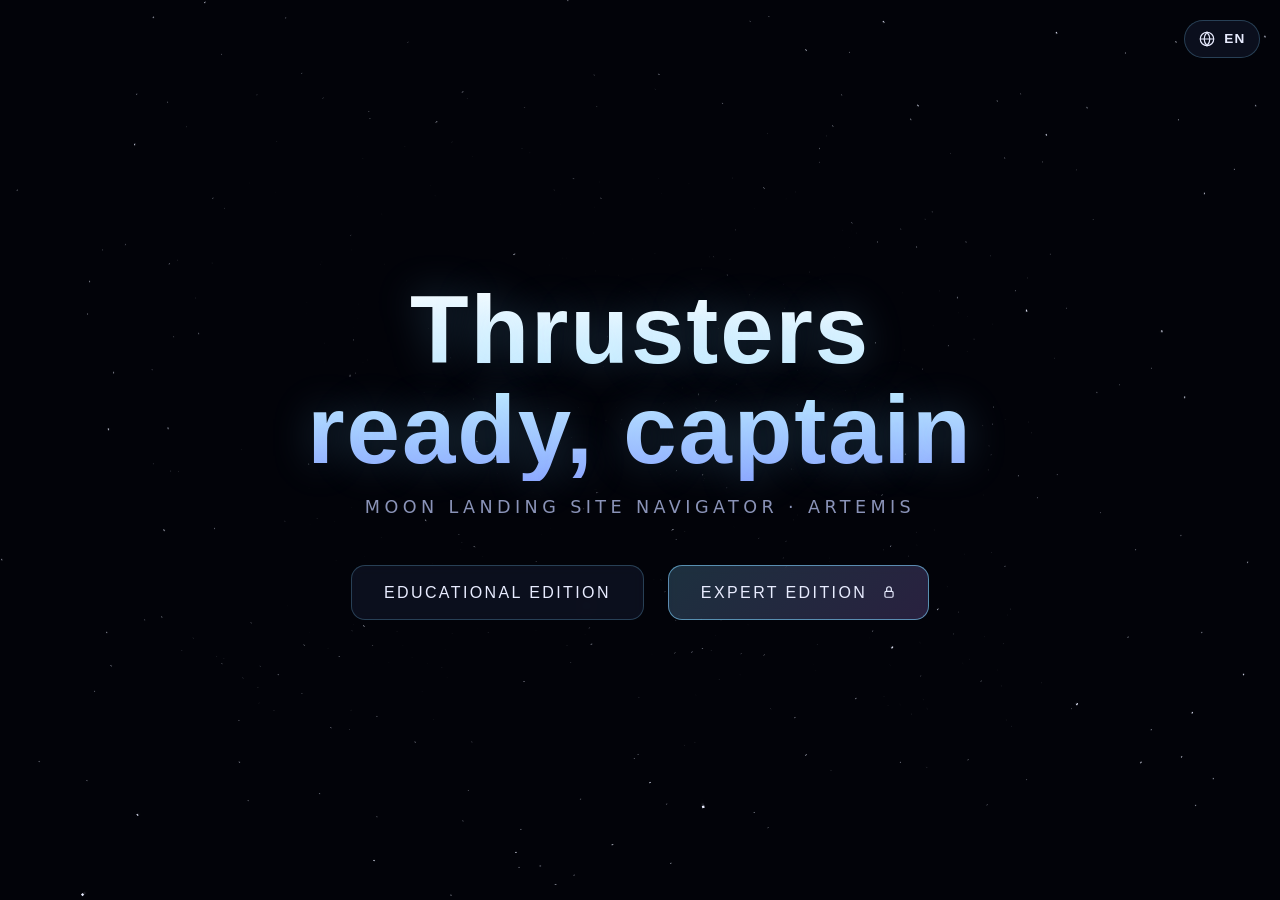
==== index.html @ 0d95324d "Alpha Alpha" ====
<!DOCTYPE html>
<html lang="it">
<head>
<meta charset="UTF-8">
<meta name="viewport" content="width=device-width, initial-scale=1.0">
<title>Moon Landing Site Navigator</title>
<!-- Privacy: la pagina può comunicare solo con la propria origine (es. il JSON da Python sullo stesso host).
     Nessun dato può essere inviato a server esterni. -->
<meta http-equiv="Content-Security-Policy"
      content="default-src 'self'; script-src 'self' 'unsafe-inline'; style-src 'self' 'unsafe-inline' https://fonts.googleapis.com; font-src https://fonts.gstatic.com; img-src 'self' data: blob:; connect-src 'self'; form-action 'none'; base-uri 'none'; object-src 'none'">
<meta name="referrer" content="no-referrer">
<link rel="preconnect" href="https://fonts.googleapis.com">
<link href="https://fonts.googleapis.com/css2?family=Orbitron:wght@500;800&family=Inter:wght@400;600&display=swap" rel="stylesheet">
<style>
  :root {
    --bg: #03040a;
    --fg: #e8ecff;
    --muted: #8a93b8;
    --accent: #7fd3ff;
    --accent-2: #b48cff;
    --danger: #ff7a8a;
    --ok: #9ff0c4;
    --panel: rgba(18, 22, 40, 0.65);
    --border: rgba(127, 211, 255, 0.25);
  }
  * { box-sizing: border-box; margin: 0; padding: 0; }
  html, body { height: 100%; background: var(--bg); color: var(--fg); overflow: hidden;
    font-family: "Inter", system-ui, sans-serif; }

  #stars { position: fixed; inset: 0; width: 100%; height: 100%; display: block; }

  /* ---------- Views (tutte le schermate) ---------- */
  .view {
    position: fixed; inset: 0; z-index: 2;
    display: flex; flex-direction: column; align-items: center; justify-content: center;
    gap: 3rem; padding: 2rem; text-align: center; overflow-y: auto;
    opacity: 0; transform: scale(1.04); pointer-events: none; visibility: hidden;
    transition: opacity .35s ease, transform .35s ease, visibility 0s linear .35s;
  }
  .view.active {
    opacity: 1; transform: none; pointer-events: auto; visibility: visible;
    transition: opacity .35s ease, transform .35s ease, visibility 0s;
  }

  .title {
    font-family: "Orbitron", "Segoe UI", sans-serif; font-weight: 800;
    font-size: clamp(2.4rem, 7.5vw, 6.5rem); line-height: 1.05; letter-spacing: .02em;
    background: linear-gradient(180deg, #ffffff 0%, #bfe9ff 55%, #8fa8ff 100%);
    -webkit-background-clip: text; background-clip: text; color: transparent;
    text-shadow: 0 0 40px rgba(127, 211, 255, .25);
    max-width: 14ch;
  }
  .subtitle { margin-top: 1rem; color: var(--muted); font-size: clamp(.9rem, 1.6vw, 1.1rem);
    letter-spacing: .25em; text-transform: uppercase; }
  .view h2 { font-family: "Orbitron", sans-serif; font-size: clamp(1.8rem, 4vw, 3rem); letter-spacing: .1em; }
  .view p.muted { color: var(--muted); }

  .actions { display: flex; gap: 1.5rem; flex-wrap: wrap; justify-content: center; }
  .btn {
    min-width: 240px; padding: 1.1rem 2rem; border-radius: 14px;
    font-family: "Orbitron", sans-serif; font-weight: 500; font-size: 1rem; letter-spacing: .15em;
    text-transform: uppercase; color: var(--fg); cursor: pointer;
    background: var(--panel); border: 1px solid var(--border);
    backdrop-filter: blur(6px);
    transition: transform .15s ease, box-shadow .2s ease, border-color .2s ease;
  }
  .btn:hover, .btn:focus-visible { transform: translateY(-2px); border-color: var(--accent);
    box-shadow: 0 0 24px rgba(127, 211, 255, .3); outline: none; }
  .btn:disabled { opacity: .5; cursor: not-allowed; transform: none; box-shadow: none; }
  .btn.primary {
    background: linear-gradient(135deg, rgba(127,211,255,.22), rgba(180,140,255,.22));
    border-color: rgba(127, 211, 255, .6);
  }
  .btn.small { min-width: 0; padding: .7rem 1.2rem; font-size: .8rem; }
  .btn .lock { display: inline-block; width: 14px; height: 14px; margin-left: .5rem; vertical-align: -1px; }
  .btn.danger:hover { border-color: var(--danger); box-shadow: 0 0 20px rgba(255,122,138,.25); }

  .link-btn { background: none; border: 0; color: var(--muted); cursor: pointer;
    font: .85rem "Inter", sans-serif; letter-spacing: .1em; text-transform: uppercase; }
  .link-btn:hover { color: var(--fg); }

  .user-badge { color: var(--muted); font-size: .9rem; letter-spacing: .05em; }
  .user-badge strong { color: var(--accent); font-weight: 600; }

  /* ---------- Login ---------- */
  .login-card {
    width: min(420px, 100%); padding: 2.2rem; border-radius: 18px; text-align: left;
    background: rgba(12, 15, 30, .8); border: 1px solid var(--border); backdrop-filter: blur(10px);
    display: flex; flex-direction: column; gap: 1.1rem;
  }
  .login-card h2 { font-size: 1.4rem; text-align: center; }
  .login-card .muted { text-align: center; font-size: .9rem; margin-top: -.4rem; }
  .field { display: flex; flex-direction: column; gap: .4rem; }
  .field label { font-size: .75rem; letter-spacing: .15em; text-transform: uppercase; color: var(--muted); }
  .field input {
    padding: .85rem 1rem; border-radius: 10px; border: 1px solid var(--border);
    background: rgba(255,255,255,.04); color: var(--fg); font: 1rem "Inter", sans-serif;
  }
  .field input:focus { outline: none; border-color: var(--accent); box-shadow: 0 0 0 3px rgba(127,211,255,.15); }
  .field-hint { font-size: .75rem; color: var(--muted); line-height: 1.45; }
  .login-error { color: var(--danger); font-size: .85rem; min-height: 1.2em; text-align: center; }
  .login-info { color: #ffd38a; font-size: .85rem; text-align: center; }
  .login-info:empty { display: none; }
  .login-card .btn { width: 100%; min-width: 0; }
  .dev-badge { font-size: .76rem; line-height: 1.4; text-align: center; color: #ffd38a; padding: .5rem .7rem;
    border: 1px dashed rgba(255,190,90,.5); border-radius: 10px; }
  .dev-badge[hidden] { display: none; }
  .login-card.shake { animation: shake .35s; }
  @keyframes shake { 20%,60% { transform: translateX(-8px); } 40%,80% { transform: translateX(8px); } }

  /* ---------- Language selector ---------- */
  .lang { position: fixed; top: 1.25rem; right: 1.25rem; z-index: 5; }
  .lang-toggle {
    display: flex; align-items: center; gap: .5rem; padding: .55rem .85rem;
    background: var(--panel); border: 1px solid var(--border); border-radius: 999px;
    color: var(--fg); cursor: pointer; font: 600 .85rem "Inter", sans-serif; letter-spacing: .08em;
  }
  .lang-toggle:hover { border-color: var(--accent); }
  .lang-toggle svg { width: 18px; height: 18px; }
  .lang-menu {
    position: absolute; right: 0; top: calc(100% + .5rem); min-width: 160px; list-style: none;
    background: rgba(12, 15, 30, .95); border: 1px solid var(--border); border-radius: 12px;
    padding: .35rem; display: none;
  }
  .lang-menu.open { display: block; }
  .lang-menu button {
    width: 100%; text-align: left; padding: .55rem .75rem; border: 0; border-radius: 8px;
    background: transparent; color: var(--fg); cursor: pointer; font: .9rem "Inter", sans-serif;
  }
  .lang-menu button:hover, .lang-menu button[aria-current="true"] { background: rgba(127,211,255,.15); }

  /* ---------- Warp overlay ---------- */
  .warp-text {
    position: fixed; inset: 0; z-index: 3; display: flex; align-items: center; justify-content: center;
    pointer-events: none; opacity: 0;
    font-family: "Orbitron", sans-serif; font-weight: 800; letter-spacing: .2em; text-transform: uppercase;
    font-size: clamp(2rem, 6vw, 5rem); color: #fff;
    text-shadow: 0 0 30px var(--accent), 0 0 60px var(--accent-2);
  }
  .warp-text.show { animation: takeOut 1.6s ease-out forwards; }
  @keyframes takeOut {
    0%   { opacity: 0; transform: scale(.7); letter-spacing: .6em; }
    25%  { opacity: 1; transform: scale(1);  letter-spacing: .2em; }
    80%  { opacity: 1; transform: scale(1.08); }
    100% { opacity: 0; transform: scale(1.5); }
  }
  .flash { position: fixed; inset: 0; z-index: 4; background: #fff; opacity: 0; pointer-events: none; }
  .flash.show { animation: flash .35s ease-out forwards; }
  @keyframes flash { 0% { opacity: 0; } 40% { opacity: .9; } 100% { opacity: 0; } }

  .skip-hint {
    position: fixed; bottom: 1.5rem; left: 50%; transform: translateX(-50%); z-index: 4;
    color: var(--muted); font-size: .8rem; letter-spacing: .15em; text-transform: uppercase;
    opacity: 0; transition: opacity .2s; pointer-events: none;
  }
  .skip-hint.show { opacity: .8; }

  /* ---------- Private badge & workspace ---------- */
  .private-badge {
    display: inline-flex; align-items: center; gap: .5rem; padding: .45rem .9rem; border-radius: 999px;
    font-size: .78rem; letter-spacing: .08em; color: var(--ok);
    background: rgba(80, 220, 150, .08); border: 1px solid rgba(80, 220, 150, .35);
  }
  .private-badge svg { width: 14px; height: 14px; }
  .private-badge.warn { color: #ffd38a; background: rgba(255, 190, 90, .08); border-color: rgba(255, 190, 90, .4); }

  .ws-panel {
    width: min(640px, 100%); padding: 1.5rem; border-radius: 18px; text-align: left;
    background: rgba(12, 15, 30, .8); border: 1px solid var(--border); backdrop-filter: blur(10px);
    display: flex; flex-direction: column; gap: .9rem;
  }
  .ws-panel label, .ws-panel summary { font-size: .75rem; letter-spacing: .15em; text-transform: uppercase; color: var(--muted); }
  .ws-panel textarea {
    min-height: 120px; resize: vertical; padding: .9rem 1rem; border-radius: 10px;
    border: 1px solid var(--border); background: rgba(255,255,255,.04); color: var(--fg);
    font: .95rem/1.5 "Inter", sans-serif;
  }
  .ws-panel textarea:focus { outline: none; border-color: var(--accent); }
  .ws-status { font-size: .8rem; color: var(--muted); min-height: 1.2em; }
  .ws-tools { display: flex; gap: .6rem; flex-wrap: wrap; }
  .sec-info { font-size: .8rem; color: var(--muted); line-height: 1.5; }
  .sec-info b { color: var(--ok); font-weight: 600; }
  details summary { cursor: pointer; }
  .audit { list-style: none; margin-top: .6rem; max-height: 150px; overflow-y: auto;
    font: .78rem/1.6 ui-monospace, "SF Mono", Menlo, monospace; color: var(--muted); }
  .audit li span { color: var(--fg); }

  /* Filigrana con utente e istituzione (scoraggia la diffusione di screenshot) */
  .watermark { position: fixed; inset: 0; z-index: 1; pointer-events: none; opacity: 0; transition: opacity .4s; }
  body.ws-on .watermark { opacity: 1; }

  /* Schermo privacy: copre i dati quando la finestra perde il focus */
  .privacy-shield {
    position: fixed; inset: 0; z-index: 6; display: none; align-items: center; justify-content: center;
    flex-direction: column; gap: .8rem;
    background: rgba(3, 4, 10, .75); backdrop-filter: blur(22px); -webkit-backdrop-filter: blur(22px);
    color: var(--muted); letter-spacing: .15em; text-transform: uppercase; font-size: .85rem;
  }
  .privacy-shield.show { display: flex; }
  .privacy-shield svg { width: 28px; height: 28px; color: var(--accent); }

  /* ---------- Workspace Polo Sud ---------- */
  .view.ws-view { justify-content: flex-start; align-items: stretch; gap: 1rem; padding: 1rem 1.25rem;
    text-align: left; overflow: hidden; }
  .ws-top { display: flex; align-items: center; justify-content: space-between; gap: 1rem; flex-wrap: wrap;
    padding-right: 110px; }
  .ws-title { display: flex; align-items: center; gap: .8rem; flex-wrap: wrap; }
  .view.ws-view h2 { font-size: 1.3rem; letter-spacing: .08em; }
  .demo-badge { padding: .35rem .75rem; border-radius: 999px; font-size: .72rem; letter-spacing: .08em;
    color: #ffd38a; border: 1px dashed rgba(255, 190, 90, .5); }
  .demo-badge[hidden] { display: none; }
  .ws-top-actions { display: flex; gap: .5rem; flex-wrap: wrap; }
  .ws-body { flex: 1; min-height: 0; display: grid; grid-template-columns: 340px 1fr; gap: 1rem; }
  .ws-side { overflow-y: auto; display: flex; flex-direction: column; gap: .9rem; padding-right: .3rem; }
  .side-card { background: rgba(12, 15, 30, .82); border: 1px solid var(--border); border-radius: 14px;
    padding: 1rem; display: flex; flex-direction: column; gap: .8rem; }
  .side-card h3, .mini-lbl { font: 600 .7rem "Inter", sans-serif; letter-spacing: .18em; text-transform: uppercase; color: var(--muted); }
  .vault-card summary { list-style: none; cursor: pointer; }
  .vault-card summary::-webkit-details-marker { display: none; }
  .vault-card summary h3::after { content: " +"; }
  .vault-card[open] summary h3::after { content: " −"; }
  .vault-card textarea { min-height: 90px; resize: vertical; padding: .7rem .8rem; border-radius: 10px;
    border: 1px solid var(--border); background: rgba(255,255,255,.04); color: var(--fg); font: .9rem/1.5 "Inter", sans-serif; }

  .sliders { display: flex; flex-direction: column; gap: .9rem; }
  .slider-row { display: flex; flex-direction: column; gap: .35rem; }
  .slider-head { display: flex; align-items: center; gap: .5rem; font-size: .9rem; font-weight: 600; }
  .slider-head .dot { width: 10px; height: 10px; border-radius: 50%; background: var(--c); box-shadow: 0 0 8px var(--c); }
  .slider-head output { margin-left: auto; font: 600 .9rem "Orbitron", sans-serif; color: var(--c); min-width: 2ch; text-align: right; }
  .slider-desc { font-size: .75rem; color: var(--muted); line-height: 1.4; }
  input[type=range] { -webkit-appearance: none; appearance: none; width: 100%; height: 6px; border-radius: 3px; cursor: pointer;
    background: linear-gradient(90deg, var(--c) var(--p, 50%), rgba(255,255,255,.12) var(--p, 50%)); }
  input[type=range]::-webkit-slider-thumb { -webkit-appearance: none; width: 18px; height: 18px; border-radius: 50%;
    background: #fff; border: 3px solid var(--c); box-shadow: 0 0 10px var(--c); }
  input[type=range]::-moz-range-thumb { width: 14px; height: 14px; border-radius: 50%; background: #fff; border: 3px solid var(--c); }
  input[type=datetime-local], select { color-scheme: dark; padding: .6rem .75rem; border-radius: 10px;
    border: 1px solid var(--border); background: rgba(255,255,255,.04); color: var(--fg); font: .9rem "Inter", sans-serif; }
  .ephem { font-size: .75rem; color: var(--muted); line-height: 1.5; }
  .ephem b { font-weight: 600; }

  .layer-tabs { display: grid; grid-template-columns: repeat(4, 1fr); gap: .3rem; padding: .25rem;
    background: rgba(255,255,255,.04); border-radius: 10px; }
  .layer-tabs button { padding: .5rem .2rem; border: 0; border-radius: 8px; background: transparent; color: var(--muted);
    font: 600 .78rem "Inter", sans-serif; cursor: pointer; }
  .layer-tabs button.active { background: rgba(127,211,255,.18); color: var(--fg); }
  .legend { display: flex; flex-direction: column; gap: .35rem; }
  .legend-title { font-size: .78rem; color: var(--fg); }
  .legend-bar { height: 12px; border-radius: 6px; }
  .legend-labels { display: flex; justify-content: space-between; font-size: .72rem; color: var(--muted); }
  .legend-mask { display: flex; align-items: center; gap: .5rem; font-size: .72rem; color: var(--muted); }
  .legend-mask i { width: 22px; height: 12px; border-radius: 3px; flex: none;
    background: repeating-linear-gradient(45deg, #3a3f52 0 3px, #1a1d29 3px 7px); }
  .legend-mask[hidden] { display: none; }
  .map-opts { display: flex; align-items: center; justify-content: space-between; gap: .5rem; font-size: .8rem; color: var(--muted); }
  .map-opts label { display: flex; align-items: center; gap: .5rem; }
  .map-opts select { padding: .35rem .5rem; }
  .chk input { accent-color: var(--accent); }

  .sites { list-style: none; display: flex; flex-direction: column; gap: .4rem; counter-reset: s; }
  .sites button { width: 100%; text-align: left; display: grid; grid-template-columns: 26px 1fr auto; gap: .2rem .6rem;
    align-items: center; padding: .55rem .6rem; border-radius: 10px; border: 1px solid transparent;
    background: rgba(255,255,255,.04); color: var(--fg); cursor: pointer; font: .8rem "Inter", sans-serif; }
  .sites button:hover, .sites button.sel { border-color: var(--accent); background: rgba(127,211,255,.08); }
  .sites .n { grid-row: span 2; width: 24px; height: 24px; border-radius: 50%; display: grid; place-items: center;
    font: 700 .75rem "Orbitron", sans-serif; background: #fff; color: #03040a; }
  .sites .sc { font: 700 .95rem "Orbitron", sans-serif; color: #c4f06a; }
  .sites .vals { grid-column: 2 / 4; font-size: .72rem; color: var(--muted); display: flex; gap: .7rem; }
  .sites .vals i { display: inline-block; width: 7px; height: 7px; border-radius: 50%; margin-right: .25rem; }
  .sites .empty { font-size: .8rem; color: var(--muted); }

  .map-wrap { position: relative; min-height: 0; min-width: 0; display: flex; align-items: center; justify-content: center;
    background: radial-gradient(circle at 50% 50%, rgba(18,22,40,.6), rgba(6,8,16,.35)); border: 1px solid var(--border); border-radius: 18px; }
  #mapCanvas { display: block; cursor: crosshair; }
  .map-tip { position: absolute; pointer-events: none; z-index: 6; display: none; white-space: nowrap;
    background: rgba(6, 8, 18, .94); border: 1px solid var(--border); border-radius: 10px;
    padding: .55rem .7rem; font-size: .76rem; line-height: 1.55; }
  .map-tip b { font-family: "Orbitron", sans-serif; font-size: .8rem; }
  .map-tip .row { display: flex; justify-content: space-between; gap: 1rem; }
  .map-tip .row span:first-child { color: var(--muted); }
  .map-tip .warn { color: #ffd38a; }
  .map-busy { position: absolute; inset: 0; display: none; align-items: center; justify-content: center;
    color: var(--muted); letter-spacing: .2em; text-transform: uppercase; font-size: .8rem; }
  .map-busy.show { display: flex; }

  .setup { position: absolute; inset: 0; z-index: 3; display: none; align-items: center; justify-content: center;
    padding: 1.5rem; background: rgba(3, 4, 10, .6); backdrop-filter: blur(8px); overflow-y: auto; }
  .setup.show { display: flex; }
  .setup-card { width: min(520px, 100%); padding: 2rem; border-radius: 18px; background: rgba(12, 15, 30, .92);
    border: 1px solid var(--border); display: flex; flex-direction: column; gap: 1.2rem; }
  .setup-card .step { font-size: .72rem; letter-spacing: .2em; text-transform: uppercase; color: var(--accent); }
  .setup-card h3 { font: 800 1.5rem "Orbitron", sans-serif; letter-spacing: .05em; margin-top: -.6rem; }
  .setup-card .muted { color: var(--muted); font-size: .9rem; margin-top: -.6rem; }
  .setup-card .btn { width: 100%; min-width: 0; }

  /* Sfondo neutro (grafite) nel workspace: niente stelle, la Terra blu risalta */
  body.ws-on { background: radial-gradient(ellipse at 50% 0%, #2a2d33 0%, #1a1c20 45%, #111214 100%); }
  body.ws-on #stars { display: none; }
  body.ws-on .map-wrap { background: radial-gradient(circle at 50% 45%, #26292f 0%, #1b1d21 60%, #16171a 100%);
    border-color: rgba(255,255,255,.08); }
  body.ws-on .side-card { background: rgba(30, 32, 37, .92); border-color: rgba(255,255,255,.08); }

  .stage { display: none; }
  .stage.on { display: grid; }
  .ws-view[data-stage="globe"] .map-only { display: none; }
  .stage-sub { font-size: .85rem; color: var(--muted); }
  .user-chip { font-size: .78rem; padding: .35rem .75rem; border-radius: 999px; color: var(--fg);
    background: rgba(255,255,255,.06); border: 1px solid rgba(255,255,255,.12); }
  .user-chip strong { color: var(--accent); font-weight: 600; }
  .step-tag { font-size: .7rem; letter-spacing: .2em; text-transform: uppercase; color: var(--accent); }
  .side-card h3 + .slider-desc { margin-top: -.3rem; }
  .layer-tabs.two { grid-template-columns: 1fr 1fr; }
  .globe-hover { font: .8rem ui-monospace, Menlo, monospace; color: var(--muted); }
  .coord-row { display: grid; grid-template-columns: 1fr 1fr; gap: .6rem; }
  .coord-row input, #selRadius { width: 100%; padding: .6rem .7rem; color-scheme: dark; }
  .sel-info { font-size: .82rem; line-height: 1.7; color: var(--muted); }
  .sel-info b { color: var(--fg); font-weight: 600; }
  .sel-info .hint { display: block; margin-top: .3rem; font-size: .76rem; line-height: 1.45; }
  .sel-status { font-size: .82rem; font-weight: 600; }
  .sel-status.ok { color: var(--ok); }
  .sel-status.bad { color: var(--danger); }
  #globeCanvas { display: block; cursor: grab; touch-action: none; }
  #globeCanvas.select { cursor: crosshair; }
  #globeCanvas.dragging { cursor: grabbing; }
  .map-busy.show { background: rgba(17,18,20,.6); }

  /* Aree con dati */
  .cov-list { list-style: none; display: flex; flex-direction: column; gap: .35rem; max-height: 220px; overflow-y: auto; }
  .cov-list li { display: flex; align-items: center; gap: .4rem; }
  .globe-empty { position: absolute; z-index: 3; top: 50%; left: 50%; transform: translate(-50%, -50%); width: min(420px, 80%);
    padding: 1.3rem 1.4rem; border-radius: 14px; text-align: center; background: rgba(17,18,20,.9); border: 1px solid rgba(255,190,90,.45);
    display: flex; flex-direction: column; gap: .9rem; }
  .globe-empty p { color: #ffd38a; font-size: .9rem; line-height: 1.5; }
  .cov-list .cov-empty { font-size: .8rem; line-height: 1.45; color: #ffd38a; padding: .5rem .2rem; }
  .cov-list button.go { flex: 1; text-align: left; padding: .5rem .6rem; border-radius: 9px; border: 1px solid transparent;
    background: rgba(255,255,255,.04); color: var(--fg); cursor: pointer; font: .8rem/1.35 "Inter", sans-serif; }
  .cov-list button.go:hover, .cov-list button.go.sel { border-color: #4ade80; background: rgba(74,222,128,.08); }
  .cov-list small { display: block; color: var(--muted); font-size: .7rem; }
  .cov-list .tag { font-size: .62rem; letter-spacing: .08em; text-transform: uppercase; padding: .1rem .35rem; border-radius: 4px;
    margin-left: .35rem; color: #4ade80; border: 1px solid rgba(74,222,128,.4); }
  .cov-list .tag.demo { color: #ffd38a; border-color: rgba(255,190,90,.4); }
  .cov-list button.rm { border: 0; background: none; color: var(--muted); cursor: pointer; font-size: 1rem; padding: .3rem; }
  .cov-list button.rm:hover { color: var(--danger); }

  /* Personalizza missione */
  .mission-card { max-height: calc(100vh - 3rem); overflow-y: auto; gap: 1rem; }
  .mission-files { display: flex; flex-wrap: wrap; gap: .5rem; }
  .mission-files .btn { flex: 1 1 auto; min-width: 0; width: auto; }
  .mission-msg:empty { display: none; }
  .period-note { color: #86efac !important; }
  .mission-msg { color: var(--ok); }
  .mission-msg.bad { color: var(--danger); }
  .m-sec { border-top: 1px solid rgba(255,255,255,.08); padding-top: .8rem; }
  .m-sec summary { cursor: pointer; font: 600 .72rem "Inter", sans-serif; letter-spacing: .18em; text-transform: uppercase;
    color: var(--muted); margin-bottom: .8rem; }
  .m-sec .field-hint { margin-top: .5rem; }
  .coord-row.three { grid-template-columns: 1fr 1fr 1fr; }
  .mission-card input[type=number], .mission-card input[type=text] { width: 100%; padding: .6rem .7rem; border-radius: 10px;
    border: 1px solid var(--border); background: rgba(255,255,255,.04); color: var(--fg); font: .9rem "Inter", sans-serif; color-scheme: dark; }

  /* Strati: 6 schede su due righe */
  #layerTabs { grid-template-columns: repeat(3, 1fr); }
  .legend-mask.energy i { background: repeating-linear-gradient(45deg, #dc2626 0 3px, #3b0d10 3px 7px); }
  .coord-row.four { grid-template-columns: 1fr 1fr; }
  .m-chk { display: flex; align-items: center; gap: .5rem; font-size: .85rem; color: var(--fg); margin-top: .7rem; cursor: pointer; }
  .m-chk input { accent-color: var(--accent); width: 16px; height: 16px; }

  /* Grafico batteria */
  .echart-wrap { position: relative; }
  #eChart { display: block; width: 100%; height: 150px; cursor: crosshair; }
  .e-stats { font-size: .78rem; line-height: 1.5; color: var(--muted); }
  .e-stats b { color: var(--fg); font-weight: 600; }
  .e-stats .bad { color: var(--danger); font-weight: 600; }
  .e-stats .good { color: var(--ok); font-weight: 600; }

  /* Legenda accanto alla mappa (barra verticale) */
  .map-legend { position: absolute; right: .9rem; top: 50%; transform: translateY(-62%); z-index: 2; width: 170px;
    padding: .75rem .8rem; border-radius: 10px; background: rgba(10,11,13,.82); border: 1px solid rgba(255,255,255,.1);
    display: flex; flex-direction: column; gap: .55rem; }
  .map-legend .legend-title { font-size: .74rem; line-height: 1.35; color: var(--fg); }
  .lg-body { display: flex; gap: .6rem; align-items: stretch; height: 190px; }
  .map-legend .legend-bar { width: 14px; height: auto; border-radius: 4px; flex: none; }
  .lg-labels { display: flex; flex-direction: column; justify-content: space-between; font: .72rem ui-monospace, Menlo, monospace; color: var(--muted); }
  .lg-labels span:empty { visibility: hidden; }
  .map-legend .legend-mask { font-size: .7rem; line-height: 1.35; align-items: flex-start; }
  .map-legend .legend-mask i { margin-top: 1px; }

  /* Vista 3D (zoom out) */
  #orbitCanvas { position: absolute; inset: 0; width: 100%; height: 100%; opacity: 0; pointer-events: none;
    transform: scale(1.5); transition: opacity .7s ease, transform .9s cubic-bezier(.2,.8,.2,1); border-radius: 18px; background: #000; cursor: grab; }
  #mapCanvas { transition: opacity .6s ease, transform .9s cubic-bezier(.2,.8,.2,1); }
  .map-wrap.orbit #orbitCanvas { opacity: 1; transform: none; pointer-events: auto; }
  .map-wrap.orbit #mapCanvas { opacity: 0; transform: scale(.22); pointer-events: none; }
  .map-wrap.orbit { background: #000; border-color: rgba(255,255,255,.06); }
  .map-wrap.orbit .map-tip { display: none !important; }
  .view-toggle { position: absolute; top: .9rem; right: .9rem; z-index: 3; display: flex; align-items: center; gap: .45rem;
    padding: .5rem .8rem; border-radius: 999px; border: 1px solid rgba(255,255,255,.15); background: rgba(10,11,13,.85);
    color: var(--fg); cursor: pointer; font: 600 .76rem "Inter", sans-serif; letter-spacing: .06em; }
  .view-toggle:hover { border-color: var(--accent); }
  .view-toggle svg { width: 15px; height: 15px; }
  .orbit-hint { position: absolute; top: 3.6rem; right: .95rem; z-index: 3; font-size: .7rem; color: #6b7280; opacity: 0; transition: opacity .5s; pointer-events: none; }
  .map-wrap.orbit .orbit-hint { opacity: 1; }

  /* Mission Control */
  .mc-panel { position: absolute; top: .9rem; left: .9rem; z-index: 2; padding: .7rem .85rem; border-radius: 10px; overflow-wrap: anywhere;
    background: rgba(10,11,13,.88); border: 1px solid rgba(255,255,255,.1); font: .74rem/1.55 ui-monospace, "SF Mono", Menlo, monospace;
    color: var(--muted); letter-spacing: .03em; }
  .mc-panel:empty { display: none; }
  .mc-panel .st { display: flex; align-items: center; gap: .5rem; font-weight: 700; letter-spacing: .12em; color: var(--fg); }
  .mc-panel .dot { width: 9px; height: 9px; border-radius: 50%; flex: none; }
  .mc-panel .ok .dot { background: #22c55e; box-shadow: 0 0 8px #22c55e; }
  .mc-panel .los .dot { background: #ef4444; box-shadow: 0 0 8px #ef4444; animation: mcBlink 1s steps(2) infinite; }
  .mc-panel .los { color: #fca5a5; }
  .mc-panel .big { font-size: .95rem; color: var(--fg); font-weight: 700; margin: .1rem 0 .25rem; }
  .mc-panel .for { color: #6b7280; }
  @keyframes mcBlink { 50% { opacity: .25; } }

  /* Barra del tempo */
  .map-wrap { flex-direction: column; }
  .timebar { position: absolute; left: 1rem; right: 1rem; bottom: .8rem; display: flex; align-items: center; gap: .4rem;
    padding: .5rem .7rem; border-radius: 12px; background: rgba(17,18,20,.85); border: 1px solid rgba(255,255,255,.1);
    backdrop-filter: blur(6px); }
  .timebar .tb { min-width: 44px; padding: .4rem .5rem; border-radius: 8px; border: 1px solid rgba(255,255,255,.12);
    background: rgba(255,255,255,.05); color: var(--fg); cursor: pointer; font: 600 .75rem "Inter", sans-serif; }
  .timebar .tb:hover { border-color: var(--accent); }
  .timebar .play { min-width: 40px; font-size: .9rem; color: var(--accent); }
  .timebar input[type=range] { flex: 1; --c: #7fd3ff; min-width: 80px; }
  .timebar select { padding: .35rem .4rem; font-size: .75rem; }
  .tb-label { min-width: 190px; text-align: right; font: .76rem/1.3 ui-monospace, Menlo, monospace; color: var(--fg); }
  .tb-label small { display: block; color: var(--muted); }

  /* ================= Educational ================= */
  [hidden] { display: none !important; }
  .field input[type=range] { padding: 0; border: 0; height: 6px; background-color: transparent; }
  body.edu-on { background: radial-gradient(ellipse at 50% 0%, #2a2d33 0%, #1a1c20 45%, #111214 100%); }
  body.edu-on #stars { display: none; }
  body.edu-on .map-wrap { background: radial-gradient(circle at 50% 45%, #1b1d22 0%, #0e0f12 70%, #0a0b0d 100%); border-color: rgba(255,255,255,.08); }
  body.edu-on .side-card { background: rgba(30, 32, 37, .92); border-color: rgba(255,255,255,.08); }
  .edu-view .ws-top { padding-right: 110px; }
  .edu-tabs { display: flex; gap: .3rem; padding: .25rem; background: rgba(255,255,255,.05); border-radius: 12px; }
  .edu-tabs button { padding: .55rem 1rem; border: 0; border-radius: 9px; background: transparent; color: var(--muted);
    font: 600 .82rem "Inter", sans-serif; cursor: pointer; letter-spacing: .04em; }
  .edu-tabs button.active { background: rgba(127,211,255,.18); color: var(--fg); }
  .edu-pane { display: none; }
  .edu-pane.on { display: grid; }
  .layer-tabs.four { grid-template-columns: repeat(4, 1fr); }
  canvas.sphere { display: block; cursor: grab; touch-action: none; }

  /* Storia */
  .mission-list { list-style: none; display: flex; flex-direction: column; gap: .4rem; }
  .mission-list button { width: 100%; text-align: left; padding: .65rem .75rem; border-radius: 11px; border: 1px solid rgba(255,255,255,.07);
    background: rgba(30,32,37,.92); color: var(--fg); cursor: pointer; display: grid; grid-template-columns: 10px 1fr auto; gap: .15rem .6rem; align-items: center; }
  .mission-list button:hover, .mission-list button.sel { border-color: var(--accent); background: rgba(127,211,255,.08); }
  .mission-list .dot { width: 10px; height: 10px; border-radius: 50%; grid-row: span 2; }
  .mission-list .nm { font: 600 .86rem "Inter", sans-serif; }
  .mission-list .yr { font: .75rem ui-monospace, Menlo, monospace; color: var(--muted); }
  .mission-list .pl { grid-column: 2 / 4; font-size: .74rem; color: var(--muted); }
  .h-detail { position: absolute; right: 1rem; top: 1rem; bottom: 1rem; width: min(380px, 42%); overflow-y: auto; z-index: 2;
    padding: 1.2rem 1.3rem; border-radius: 14px; background: rgba(10,11,13,.88); border: 1px solid rgba(255,255,255,.1); }
  .h-detail .tag { display: inline-block; font-size: .68rem; letter-spacing: .12em; text-transform: uppercase; padding: .2rem .5rem;
    border-radius: 5px; border: 1px solid currentColor; margin-bottom: .6rem; }
  .h-detail h4 { font: 800 1.35rem "Orbitron", sans-serif; letter-spacing: .03em; margin-bottom: .2rem; }
  .h-detail .meta { font: .78rem/1.5 ui-monospace, Menlo, monospace; color: var(--muted); margin-bottom: .9rem; }
  .h-detail h5 { font: 600 .7rem "Inter", sans-serif; letter-spacing: .18em; text-transform: uppercase; color: var(--accent); margin: 1rem 0 .45rem; }
  .h-detail ul { padding-left: 1.1rem; display: flex; flex-direction: column; gap: .45rem; font-size: .87rem; line-height: 1.5; }
  .h-detail p { font-size: .87rem; line-height: 1.55; color: #d6d9e6; }
  .h-detail .src { font-size: .7rem; color: #6b7280; margin-top: 1rem; }

  /* Esplora */
  #hWrap, #rWrap { align-items: flex-start; padding-left: 1.5rem; }
  .x-btns { display: flex; flex-wrap: wrap; gap: .5rem; }
  .x-btns .btn { flex: 1 1 auto; min-width: 0; }
  .x-point { font: .82rem ui-monospace, Menlo, monospace; color: var(--fg); min-height: 1.2em; }
  .x-read { font-size: .82rem; line-height: 1.6; color: var(--muted); }
  .x-read b { color: var(--fg); font-weight: 600; }
  .x-read .warn { color: #ffd38a; }
  .x-time { display: flex; align-items: center; gap: .6rem; font: .78rem ui-monospace, Menlo, monospace; color: var(--fg); margin-top: .3rem; }
  .x-time .tb, .timebar .tb { min-width: 40px; padding: .35rem .5rem; border-radius: 8px; border: 1px solid rgba(255,255,255,.12);
    background: rgba(255,255,255,.05); color: var(--accent); cursor: pointer; }
  #xPano { position: absolute; inset: 0; width: 100%; height: 100%; opacity: 0; pointer-events: none; border-radius: 18px;
    transition: opacity .8s ease .25s; cursor: grab; background: #000; }
  #xGlobe { transition: transform 1s cubic-bezier(.5,0,.8,.3), opacity .6s ease .45s; }
  #xWrap.pano #xGlobe { transform: scale(6); opacity: 0; pointer-events: none; }
  #xWrap.pano #xPano { opacity: 1; pointer-events: auto; }
  .x-hint { opacity: 1; top: auto; bottom: .9rem; right: 1rem; }

  /* Ragionamento */
  .personas { display: flex; flex-direction: column; gap: .7rem; }
  .persona { background: rgba(30,32,37,.92); border: 1px solid rgba(255,255,255,.08); border-radius: 14px; padding: .8rem;
    display: grid; grid-template-columns: 110px 1fr; gap: .4rem .8rem; align-items: start; border-left: 4px solid var(--c); }
  .persona.off { opacity: .45; }
  .persona canvas { width: 110px; height: 110px; border-radius: 8px; background: #0a0b0d; grid-row: span 3; }
  .persona .who { font: 700 .88rem "Inter", sans-serif; display: flex; align-items: center; gap: .4rem; }
  .persona .who .ic { width: 20px; height: 20px; border-radius: 50%; display: grid; place-items: center; background: var(--c); color: #111; font: 800 .7rem "Inter"; }
  .persona .q { font-size: .76rem; line-height: 1.45; color: var(--muted); font-style: italic; }
  .persona .w { font: .7rem ui-monospace, Menlo, monospace; color: #9ca3af; }
  .persona label { font-size: .74rem; color: var(--fg); display: flex; gap: .35rem; align-items: center; cursor: pointer; }
  .persona input { accent-color: var(--c); }
  #rMap { display: block; cursor: crosshair; }
  .r-layers { display: grid; grid-template-columns: repeat(2, 1fr); }
  .r-layers button:last-child { grid-column: span 2; }
  .r-mname { font: 700 .95rem "Orbitron", sans-serif; color: var(--fg); margin-bottom: .3rem; }
  .r-wbar { display: grid; grid-template-columns: 70px 1fr 38px; align-items: center; gap: .5rem; font-size: .76rem; margin: .25rem 0; }
  .r-wbar i { height: 7px; border-radius: 4px; background: rgba(255,255,255,.1); overflow: hidden; } .r-wbar b { display: block; height: 100%; }
  .r-wbar em { font: .72rem ui-monospace, Menlo, monospace; color: var(--muted); font-style: normal; text-align: right; }
  .persona.r-p { display: flex; flex-direction: column; gap: .3rem; }
  .r-explain h5 { font: 700 .8rem "Inter", sans-serif; letter-spacing: .1em; text-transform: uppercase; color: #7fd3ff; margin-top: .3rem; }
  .r-explain .big-score { font: 800 2rem "Orbitron", sans-serif; color: #c4f06a; }
  .r-explain ul.r-why { padding-left: 1.1rem; display: flex; flex-direction: column; gap: .35rem; }
  .r-cmp { border-collapse: collapse; font-size: .8rem; } .r-cmp td, .r-cmp th { padding: .2rem .7rem .2rem 0; text-align: left; }
  .r-cmp th { color: var(--muted); font-weight: 600; }
  #pane-reason .side-card .btn { margin-top: .6rem; }
  .r-sit { font-size: .78rem; color: #fcd34d; background: rgba(251,191,36,.08); border: 1px solid rgba(251,191,36,.3); border-radius: 8px; padding: .4rem .55rem; margin: .35rem 0; }
  .r-legend { margin-top: .7rem; padding: .7rem .8rem; border-radius: 12px;
    background: rgba(10,11,13,.5); border: 1px solid rgba(255,255,255,.1); font-size: .72rem; color: #cbd5e1; display: flex; flex-direction: column; gap: .45rem; }
  .r-lg-t { font-weight: 700; color: var(--fg); font-size: .78rem; } .r-lg-d { color: var(--muted); line-height: 1.4; }
  .r-lg-bar { display: flex; gap: .5rem; align-items: stretch; } .r-lg-g { display: flex; flex-direction: column; width: 14px; height: 110px; border-radius: 3px; overflow: hidden; }
  .r-lg-g i { flex: 1; } .r-lg-l { display: flex; flex-direction: column; justify-content: space-between; }
  .r-lg-sym { display: grid; grid-template-columns: 1fr; gap: .2rem; border-top: 1px solid rgba(255,255,255,.08); padding-top: .4rem; }
  .r-lg-sym span { display: flex; align-items: center; gap: .4rem; }
  .r-lg-sym b { display: inline-grid; place-items: center; min-width: 16px; height: 14px; font-size: .65rem; }
  .r-lg-sym b.d { border: 1.5px dashed rgba(255,255,255,.6); border-radius: 50%; width: 14px; min-width: 14px; } .r-lg-sym b.d.ice { border-color: #bae6fd; }
  .r-lg-sym b.e { background: #38bdf8; border-radius: 50%; width: 12px; min-width: 12px; height: 12px; border: 1.5px solid #fff; }
  .r-lg-sym b.x { background: #fff; color: #111; border-radius: 50%; width: 14px; min-width: 14px; } .r-lg-sym b.g { color: #e5e7eb; letter-spacing: .1em; }
  .r-lg-sym b.s { color: #c4f06a; font-size: .9rem; }
  .r-toggle { position: absolute; top: .9rem; left: .9rem; z-index: 2; width: 260px; background: rgba(10,11,13,.85); }
  .r-explain { position: absolute; right: 1rem; top: 1rem; bottom: 1rem; width: min(360px, 38%); overflow-y: auto; z-index: 2;
    padding: 1.1rem 1.2rem; border-radius: 14px; background: rgba(10,11,13,.88); border: 1px solid rgba(255,255,255,.1);
    font-size: .85rem; line-height: 1.55; color: #d6d9e6; display: flex; flex-direction: column; gap: .7rem; }
  .r-explain h4 { font: 700 1rem "Orbitron", sans-serif; letter-spacing: .04em; color: var(--fg); }
  .r-explain .pp { border-left: 3px solid var(--c); padding-left: .6rem; }
  .r-explain .lesson { margin-top: auto; padding: .7rem .8rem; border-radius: 10px; background: rgba(127,211,255,.08); color: var(--fg); }

  /* Gioco */
  .g-steps { list-style: none; display: flex; gap: .3rem; counter-reset: g; }
  .g-steps li { flex: 1; text-align: center; font-size: .72rem; padding: .45rem .2rem; border-radius: 8px; color: var(--muted);
    background: rgba(255,255,255,.04); counter-increment: g; }
  .g-steps li::before { content: counter(g) " · "; }
  .g-steps li.on { background: rgba(127,211,255,.18); color: var(--fg); }
  .g-steps li.done { color: var(--ok); }
  .g-brief { font-size: .84rem; line-height: 1.55; color: #d6d9e6; display: flex; flex-direction: column; gap: .5rem; }
  .g-brief .k { font: .78rem ui-monospace, Menlo, monospace; color: var(--muted); }
  .g-brief b { color: var(--fg); }
  .g-result { font-size: .85rem; line-height: 1.55; }
  .g-result:empty { display: none; }
  .g-result .big { font: 800 1.8rem "Orbitron", sans-serif; color: #c4f06a; }
  .g-result .bad { color: var(--danger); font-weight: 600; }
  .g-tele { display: grid; grid-template-columns: 1fr 1fr; gap: .4rem; font: .8rem ui-monospace, Menlo, monospace; }
  .g-tele div { background: rgba(255,255,255,.04); border-radius: 8px; padding: .45rem .55rem; }
  .g-tele span { display: block; font-size: .65rem; color: var(--muted); letter-spacing: .1em; }
  .g-tele .warn { color: #fca5a5; }
  #gMap, #gLander { display: block; }
  #gLander { position: absolute; inset: 0; width: 100%; height: 100%; display: none; background: #000; border-radius: 18px; outline: none; }
  #gWrap.landing #gLander { display: block; }
  #gWrap.landing #gMap, #gWrap.patch #gMap { display: none; }
  #stageMap.media .t-only, #stageMap:not(.media) .m-only { display: none !important; }
  #stageMap.media .timebar, #stageMap.media #btnOrbit, #stageMap.media .mc-panel, #stageMap.media #orbitHint { display: none !important; }
  .view-mode button { display: flex; flex-direction: column; gap: .15rem; padding: .55rem .4rem; }
  .view-mode button b { font-size: .8rem; } .view-mode button small { font-size: .66rem; color: var(--muted); font-weight: 400; line-height: 1.3; }
  #layerTabs { display: grid; grid-template-columns: repeat(3, 1fr); }
  .cross-box { display: flex; flex-direction: column; gap: .35rem; margin-top: .4rem; }
  .cross-row { display: grid; grid-template-columns: 1fr 82px 22px; align-items: center; gap: .45rem; font-size: .8rem; }
  .cross-row label { display: flex; align-items: center; gap: .4rem; cursor: pointer; color: var(--fg); }
  .cross-row label small { color: var(--muted); font-size: .7rem; }
  .cross-row.off label { color: var(--muted); } .cross-row.off input[type=range] { opacity: .3; }
  .cross-row input[type=range] { --c: #7fd3ff; height: 4px; }
  .cross-row input[type=range]::-webkit-slider-thumb { width: 13px; height: 13px; border-width: 2px; box-shadow: none; }
  .m-only > h3 { margin-bottom: .35rem; }
  .cross-row output { font: .75rem ui-monospace, Menlo, monospace; text-align: right; color: var(--muted); }
  .opt-add { width: 100%; margin: .3rem 0 .6rem; padding: .55rem .7rem; border-radius: 10px; background: rgba(255,255,255,.05);
    border: 1px dashed rgba(127,211,255,.45); color: var(--fg); font: inherit; cursor: pointer; }
  .opt-list { display: flex; flex-direction: column; gap: .55rem; }
  .opt-row { border: 1px solid rgba(255,255,255,.12); border-radius: 10px; padding: .55rem .7rem; background: rgba(255,255,255,.03); }
  .opt-row .opt-head { display: flex; justify-content: space-between; align-items: center; font-size: .82rem; font-weight: 600; margin-bottom: .35rem; }
  .opt-row .opt-head button { background: none; border: 0; color: var(--muted); cursor: pointer; font-size: 1rem; }
  .opt-row .opt-head button:hover { color: #fca5a5; }
  .opt-row .opt-fields { display: grid; grid-template-columns: repeat(auto-fit, minmax(110px, 1fr)); gap: .5rem; }
  .opt-row .opt-fields label { font-size: .72rem; color: var(--muted); display: flex; flex-direction: column; gap: .2rem; }
  .opt-empty { font-size: .78rem; color: var(--muted); }
  .g-diff { display: flex; flex-direction: column; gap: .5rem; }
  .g-diff button { text-align: left; padding: .7rem .85rem; border-radius: 12px; border: 1px solid rgba(255,255,255,.14);
    background: rgba(255,255,255,.04); color: var(--fg); cursor: pointer; display: flex; flex-direction: column; gap: .25rem; font: inherit; }
  .g-diff button b { font-size: .95rem; letter-spacing: .04em; }
  .g-diff button span { font-size: .78rem; color: var(--muted); line-height: 1.45; }
  .g-diff button:hover { border-color: rgba(127,211,255,.5); }
  .g-diff button.active { border-color: #7fd3ff; background: rgba(127,211,255,.12); }
  .g-diff button[data-d="easy"] b { color: #4ade80; } .g-diff button[data-d="medium"] b { color: #fbbf24; } .g-diff button[data-d="hard"] b { color: #f87171; }
  .g-auto.active { background: rgba(74,222,128,.18); border-color: #4ade80; color: #bbf7d0; }
  .g-pad { position: absolute; bottom: 1rem; left: 50%; transform: translateX(-50%); z-index: 3; display: flex; gap: .6rem; }
  .g-pad button { width: 64px; height: 52px; border-radius: 12px; border: 1px solid rgba(255,255,255,.2); background: rgba(10,11,13,.75);
    color: var(--fg); font-size: 1.2rem; touch-action: none; user-select: none; }
  .g-patch { display: none; position: absolute; inset: 0; align-items: center; justify-content: center; padding: 1.5rem; }
  #gWrap.patch .g-patch { display: flex; }
  .g-patch svg { width: min(100%, 560px); height: auto; filter: drop-shadow(0 10px 30px rgba(0,0,0,.6)); }

  @media (max-width: 900px) {
    .view.ws-view { overflow-y: auto; }
    .ws-body { grid-template-columns: 1fr; }
    .map-wrap { min-height: 420px; order: -1; }
    .ws-top { padding-right: 0; padding-top: 2.5rem; }
  }

  @media (prefers-reduced-motion: reduce) {
    .warp-text.show, .flash.show { animation-duration: .01s; }
  }
</style>
</head>
<body>

<canvas id="stars"></canvas>
<div class="watermark" id="watermark"></div>

<!-- Language selector -->
<div class="lang">
  <button class="lang-toggle" id="langToggle" aria-haspopup="true" aria-expanded="false" aria-label="Language">
    <svg viewBox="0 0 24 24" fill="none" stroke="currentColor" stroke-width="1.6">
      <circle cx="12" cy="12" r="9"/><path d="M3 12h18M12 3c2.5 2.8 3.8 5.8 3.8 9s-1.3 6.2-3.8 9c-2.5-2.8-3.8-5.8-3.8-9S9.5 5.8 12 3z"/>
    </svg>
    <span id="langCode">EN</span>
  </button>
  <ul class="lang-menu" id="langMenu" role="menu"></ul>
</div>

<!-- HOME (pubblica) -->
<main class="view active" id="view-home">
  <header>
    <h1 class="title" data-i18n="title">Thrusters ready, captain</h1>
    <p class="subtitle" data-i18n="subtitle">Moon Landing Site Navigator · Artemis</p>
  </header>
  <nav class="actions">
    <button class="btn" data-go="educational" data-i18n="educational">Educational Edition</button>
    <button class="btn primary" id="btnExpert">
      <span data-i18n="expert">Expert Edition</span>
      <svg class="lock" viewBox="0 0 24 24" fill="none" stroke="currentColor" stroke-width="2"><rect x="5" y="11" width="14" height="10" rx="2"/><path d="M8 11V7a4 4 0 0 1 8 0v4"/></svg>
    </button>
  </nav>
</main>

<!-- EDUCATIONAL (pubblica) -->
<section class="view ws-view edu-view" id="view-educational">
  <header class="ws-top">
    <div class="ws-title">
      <h2 data-i18n="educational">Educational Edition</h2>
      <nav class="edu-tabs" id="eduTabs">
        <button data-tab="history" class="active" data-i18n="eduHistory">History</button>
        <button data-tab="reason" data-i18n="eduReason">Reasoning</button>
        <button data-tab="game" data-i18n="eduGame">Mission</button>
      </nav>
    </div>
    <div class="ws-top-actions"><button class="btn small" data-go="home" data-i18n="back">Back</button></div>
  </header>

  <!-- 1. STORIA -->
  <div class="ws-body edu-pane on" id="pane-history">
    <aside class="ws-side">
      <section class="side-card">
        <h3 data-i18n="hTitle">Why there?</h3>
        <p class="slider-desc" data-i18n="hIntro"></p>
        <div class="layer-tabs four" id="hFilter">
          <button data-f="all" class="active" data-i18n="hAll">All</button>
          <button data-f="apollo" data-i18n="hApollo">Apollo</button>
          <button data-f="robotic" data-i18n="hRobotic">Robotic</button>
          <button data-f="future" data-i18n="hFuture">Next</button>
        </div>
      </section>
      <ol class="mission-list" id="hList"></ol>
    </aside>
    <div class="map-wrap" id="hWrap">
      <canvas id="hGlobe" class="sphere"></canvas>
      <article class="h-detail" id="hDetail"></article>
    </div>
  </div>

  <!-- 3. RAGIONAMENTO -->
  <div class="ws-body edu-pane" id="pane-reason">
    <aside class="ws-side">
      <section class="side-card">
        <p class="step-tag" data-i18n="rStep1">1 · Mission</p>
        <h3 data-i18n="rMissionTitle">Your assigned mission</h3>
        <div id="rMission"></div>
        <button class="btn small" id="rNew" data-i18n="rNewBtn">New game</button>
      </section>
      <section class="side-card">
        <p class="step-tag" data-i18n="rStep2">2 · Maps</p>
        <h3 data-i18n="rMapsTitle">Explore the maps</h3>
        <p class="slider-desc" data-i18n="rMapsHelp"></p>
        <div class="layer-tabs r-layers" id="rLayers"></div>
        <div class="r-legend" id="rLegend"></div>
      </section>
      <section class="side-card">
        <p class="step-tag" data-i18n="rStep3">3 · Experts</p>
        <h3 data-i18n="rExpertsTitle">The mission council</h3>
        <div id="rPersonas" class="personas"></div>
        <button class="btn small" id="rAsk" data-i18n="rAskBtn">Ask the experts</button>
      </section>
      <section class="side-card">
        <p class="step-tag" data-i18n="rStep4">4 · Your choice</p>
        <p class="slider-desc" id="rPickTxt"></p>
        <button class="btn small primary" id="rConfirm" disabled data-i18n="rConfirmBtn">Confirm the site</button>
      </section>
    </aside>
    <div class="map-wrap" id="rWrap">
      <canvas id="rMap"></canvas>
      <div class="map-tip" id="rTip"></div>
      <article class="r-explain" id="rExplain"></article>
      <div class="map-busy" id="rBusy" data-i18n="computing">Computing…</div>
    </div>
  </div>

  <!-- 4. MISSIONE (gioco) -->
  <div class="ws-body edu-pane" id="pane-game">
    <aside class="ws-side">
      <section class="side-card">
        <ol class="g-steps" id="gSteps">
          <li data-s="0" class="on" data-i18n="gStep0">Difficulty</li>
          <li data-s="1" data-i18n="gStep1">Choose the site</li>
          <li data-s="2" data-i18n="gStep2">Landing</li>
          <li data-s="3" data-i18n="gStep3">Mission patch</li>
        </ol>
      </section>
      <section class="side-card" id="gSide0">
        <h3 data-i18n="gDiffTitle">Choose the difficulty</h3>
        <div class="g-diff" id="gDiff">
          <button data-d="easy"><b data-i18n="gEasy">Easy</b><span data-i18n="gEasyD"></span></button>
          <button data-d="medium"><b data-i18n="gMedium">Medium</b><span data-i18n="gMediumD"></span></button>
          <button data-d="hard"><b data-i18n="gHard">Hard</b><span data-i18n="gHardD"></span></button>
        </div>
      </section>
      <section class="side-card" id="gSide1" hidden>
        <h3 data-i18n="gBriefing">Briefing</h3>
        <div class="g-brief" id="gBrief"></div>
        <button class="btn small primary" id="gConfirm" disabled data-i18n="gConfirm">Confirm site</button>
        <div class="g-result" id="gResult"></div>
        <button class="btn small primary" id="gToLand" hidden data-i18n="gToLand">Start the landing</button>
        <button class="btn small" id="gNew1" data-i18n="gNew">New scenario</button>
        <button class="btn small" id="gChangeDiff" data-i18n="gChangeDiff">Change difficulty</button>
      </section>
      <section class="side-card" id="gSide2" hidden>
        <h3 data-i18n="gLandTitle">Manual landing</h3>
        <p class="slider-desc" data-i18n="gLandHelp"></p>
        <div class="x-btns">
          <button class="btn small primary" id="gStartDescent" data-i18n="gStartDescent">Start descent</button>
          <button class="btn small g-auto" id="gAuto" data-i18n="gAutoBtn">Autoland (L)</button>
        </div>
        <div class="g-tele" id="gTele"></div>
        <div class="g-result" id="gLandRes"></div>
        <button class="btn small" id="gRetry" hidden data-i18n="gRetry">Try again</button>
        <button class="btn small primary" id="gToPatch" hidden data-i18n="gToPatch">Create the patch</button>
      </section>
      <section class="side-card" id="gSide3" hidden>
        <h3 data-i18n="gPatchTitle">Your mission patch</h3>
        <div class="field"><label for="gName" data-i18n="gName">Mission name</label><input id="gName" type="text" maxlength="24"></div>
        <div class="field"><label for="gCrew" data-i18n="gCrew">Commander</label><input id="gCrew" type="text" maxlength="28"></div>
        <div class="x-btns">
          <button class="btn small primary" id="gSvg" data-i18n="gSvg">Download SVG</button>
          <button class="btn small" id="gPng" data-i18n="gPng">Download PNG</button>
        </div>
        <button class="btn small" id="gNew3" data-i18n="gNew">New scenario</button>
      </section>
    </aside>
    <div class="map-wrap" id="gWrap">
      <canvas id="gMap"></canvas>
      <canvas id="gLander" tabindex="0"></canvas>
      <div class="g-pad" id="gPadCtl" hidden>
        <button data-k="left">◀</button><button data-k="up">▲</button><button data-k="right">▶</button>
      </div>
      <div class="g-patch" id="gPatch"></div>
      <div class="map-busy" id="gBusy" data-i18n="computing">Computing…</div>
    </div>
  </div>
</section>

<!-- LOGIN ISTITUZIONALE -->
<section class="view" id="view-login">
  <form class="login-card" id="loginForm" autocomplete="off" novalidate>
    <h2 data-i18n="loginTitle">Institutional access</h2>
    <p class="muted" data-i18n="loginSub">Expert Edition is reserved for accredited institutions</p>
    <p class="login-info" id="loginInfo"></p>
    <p class="dev-badge" id="devBadge" hidden data-i18n="devMode">Development mode: no server, access checked only in the browser</p>
    <div class="field">
      <label for="loginName" data-i18n="nameLbl">Name</label>
      <input id="loginName" type="text" autocomplete="off" spellcheck="false">
    </div>
    <div class="field">
      <label for="loginInst" data-i18n="institution">Institution</label>
      <input id="loginInst" type="text" autocomplete="off" spellcheck="false">
    </div>
    <div class="field">
      <label for="loginPass" data-i18n="passLbl">Vault passphrase</label>
      <input id="loginPass" type="password" autocomplete="new-password">
      <p class="field-hint" data-i18n="passHint">First access: this passphrase creates your encrypted vault. It cannot be recovered.</p>
    </div>
    <p class="login-error" id="loginError" aria-live="polite"></p>
    <button class="btn primary" type="button" id="btnLogin" data-i18n="enter">Sign in</button>
    <button class="link-btn" type="button" data-go="home" data-i18n="back">Back</button>
  </form>
</section>

<!-- EXPERT MENU (privata) -->
<section class="view" id="view-expert">
  <header>
    <h2 data-i18n="expert">Expert Edition</h2>
    <p class="user-badge" style="margin-top:.8rem"><span id="userName"></span> · <strong id="userInst"></strong></p>
    <p style="margin-top:1rem"><span class="private-badge" data-private-badge>
      <svg viewBox="0 0 24 24" fill="none" stroke="currentColor" stroke-width="2"><rect x="5" y="11" width="14" height="10" rx="2"/><path d="M8 11V7a4 4 0 0 1 8 0v4"/></svg>
      <span data-i18n="privateBadge">Private mode</span></span></p>
  </header>
  <nav class="actions">
    <button class="btn" data-go="tutorial" data-i18n="tutorial">Tutorial</button>
    <button class="btn primary" id="btnWorkspace" data-i18n="workspace">Workspace</button>
  </nav>
  <div class="actions">
    <button class="link-btn" data-go="home" data-i18n="back">Back</button>
    <button class="link-btn" data-lock data-i18n="lockBtn">Lock</button>
  </div>
</section>

<!-- TUTORIAL (privata, placeholder) -->
<section class="view" id="view-tutorial">
  <h2 data-i18n="tutorial">Tutorial</h2>
  <p class="muted" data-i18n="placeholder">Coming soon</p>
  <button class="btn small" data-go="expert" data-i18n="back">Back</button>
</section>

<!-- WORKSPACE (privata) · Polo Sud -->
<section class="view ws-view" id="view-workspace">
  <header class="ws-top">
    <div class="ws-title">
      <h2 data-i18n="wsTitle">Workspace</h2>
      <span class="stage-sub" id="stageSub"></span>
      <span class="user-chip" id="wsUser"></span>
      <span class="private-badge" data-private-badge>
        <svg viewBox="0 0 24 24" fill="none" stroke="currentColor" stroke-width="2"><rect x="5" y="11" width="14" height="10" rx="2"/><path d="M8 11V7a4 4 0 0 1 8 0v4"/></svg>
        <span data-i18n="privateBadge">Private mode</span>
      </span>
      <span class="demo-badge" id="demoBadge" hidden data-i18n="demoData">Demo data</span>
    </div>
    <div class="ws-top-actions">
      <button class="btn small map-only" id="btnChangeArea" data-i18n="changeArea">Change area</button>
      <button class="btn small map-only" id="btnParams" data-i18n="editParams">Parameters</button>
      <button class="btn small" data-go="expert" data-i18n="back">Back</button>
      <button class="btn small" data-lock data-i18n="lockBtn">Lock</button>
    </div>
  </header>

  <!-- STAGE 1: globo 3D -->
  <div class="ws-body stage" id="stageGlobe">
    <aside class="ws-side">
      <section class="side-card">
        <p class="step-tag" data-i18n="stepArea">Step 1 · Area</p>
        <h3 data-i18n="globeTitle">Select the area</h3>
        <p class="slider-desc" data-i18n="globeHelp"></p>
        <p class="globe-hover" id="globeHover">&nbsp;</p>
      </section>
      <section class="side-card">
        <h3 data-i18n="coverageTitle">Areas with data</h3>
        <ul class="cov-list" id="covList"></ul>
        <button class="btn small" id="btnImportData" data-i18n="importData">Import area data</button>
        <input type="file" id="dataFile" accept=".json,application/json" hidden>
        <p class="field-hint" id="dataMsg"></p>
      </section>
      <section class="side-card">
        <h3 data-i18n="selTitle">Selected area</h3>
        <div id="selInfo" class="sel-info"></div>
        <p class="sel-status" id="selStatus"></p>
        <button class="btn primary" id="btnConfirmArea" disabled data-i18n="confirmArea">Confirm area</button>
      </section>
    </aside>
    <div class="map-wrap" id="globeWrap">
      <canvas id="globeCanvas"></canvas>
      <div class="globe-empty" id="globeEmpty" hidden>
        <p data-i18n="covEmpty"></p>
        <button class="btn small primary" id="btnImportData2" data-i18n="importData">Import area data</button>
      </div>
      <div class="map-busy" id="globeBusy" data-i18n="computing">Computing…</div>
    </div>
  </div>

  <!-- Conferma area -->
  <div class="setup" id="confirmBox">
    <div class="setup-card">
      <h3 data-i18n="confirmTitle">Confirm the area?</h3>
      <p class="muted" id="confirmText"></p>
      <div class="actions" style="gap:.8rem">
        <button class="btn small" id="btnConfirmNo" data-i18n="cancel">Cancel</button>
        <button class="btn small primary" id="btnConfirmYes" data-i18n="confirm">Confirm</button>
      </div>
    </div>
  </div>

  <!-- STAGE 2: mappa 2D -->
  <div class="ws-body stage" id="stageMap">
    <aside class="ws-side">
      <section class="side-card">
        <h3 data-i18n="viewTitle">View</h3>
        <div class="layer-tabs two view-mode" id="horizonMode">
          <button data-h="cycle"><b data-i18n="vMedia">Yearly average</b><small data-i18n="vMediaD"></small></button>
          <button data-h="stay"><b data-i18n="vTime">Over time</b><small data-i18n="vTimeD"></small></button>
        </div>
      </section>

      <section class="side-card">
        <h3 class="t-only" data-i18n="weightsTitle">Project weights</h3>
        <div class="sliders t-only" data-sliders="side"></div>
        <div class="m-only">
          <h3 data-i18n="crossTitle">Data crossing</h3>
          <p class="slider-desc" data-i18n="crossHelp"></p>
          <div class="cross-box" id="crossBox"></div>
        </div>
        <div class="field t-only">
          <label for="arrivalSide" data-i18n="arrival">Arrival date</label>
          <input type="datetime-local" id="arrivalSide" data-arrival>
        </div>
        <p class="ephem t-only" id="ephem"></p>
      </section>

      <section class="side-card">
        <h3 data-i18n="layers">Map layer</h3>
        <div class="layer-tabs" id="layerTabs"></div>
        <div class="map-opts">
          <label><span data-i18n="zoom">Extent</span>
            <select id="zoomSel">
              <option value="1">100%</option><option value="0.6">60%</option><option value="0.3">30%</option>
            </select></label>
          <label class="chk"><input type="checkbox" id="cratersChk" checked> <span data-i18n="craters">Craters</span></label>
        </div>
      </section>

      <section class="side-card">
        <h3 data-i18n="topSites">Best sites</h3>
        <ol class="sites" id="sitesList"></ol>
      </section>

      <section class="side-card t-only">
        <h3 data-i18n="energyTitle">Energy budget</h3>
        <p class="slider-desc" id="eFor"></p>
        <div class="echart-wrap" id="eWrap">
          <canvas id="eChart" role="img"></canvas>
          <div class="map-tip" id="eTip"></div>
        </div>
        <p class="e-stats" id="eStats"></p>
      </section>

      <details class="side-card vault-card">
        <summary><h3 data-i18n="vaultTitle">Notes &amp; data</h3></summary>
        <label for="wsNotes" class="mini-lbl" data-i18n="notesLabel">Mission notes</label>
        <textarea id="wsNotes" data-i18n-ph="notesPh" spellcheck="false"></textarea>
        <div class="ws-status" id="wsStatus"></div>
        <div class="ws-tools">
          <button class="btn small" id="btnExport" data-i18n="exportBtn">Export</button>
          <button class="btn small" id="btnImport" data-i18n="importBtn">Import</button>
          <button class="btn small danger" id="btnClear" data-i18n="clearBtn">Delete local data</button>
          <input type="file" id="importFile" accept="application/json,.json" hidden>
        </div>
        <p class="sec-info" id="secInfo"></p>
        <details>
          <summary class="mini-lbl" data-i18n="auditTitle">Access log</summary>
          <ul class="audit" id="auditList"></ul>
        </details>
      </details>
    </aside>

    <div class="map-wrap" id="mapWrap">
      <canvas id="mapCanvas"></canvas>
      <canvas id="orbitCanvas" aria-label="3D"></canvas>
      <div class="map-tip" id="mapTip"></div>
      <button class="view-toggle" id="btnOrbit" type="button">
        <svg viewBox="0 0 24 24" fill="none" stroke="currentColor" stroke-width="2"><circle cx="11" cy="11" r="7"/><path d="M8 11h6M20 20l-4-4"/></svg>
        <span id="btnOrbitLbl"></span>
      </button>
      <div class="orbit-hint" id="orbitHint" data-i18n="orbitHint"></div>
      <div class="map-legend" id="mapLegend">
        <div class="legend-title" id="legendTitle"></div>
        <div class="lg-body">
          <div class="legend-bar" id="legendBar"></div>
          <div class="lg-labels"><span id="legendHi"></span><span id="legendMid"></span><span id="legendLo"></span></div>
        </div>
        <div class="legend-mask" id="legendMask"><i></i><span data-i18n="masked">Excluded</span></div>
        <div class="legend-mask energy" id="legendEnergy"><i></i><span data-i18n="maskEnergyLg">Battery below reserve</span></div>
      </div>
      <div class="mc-panel" id="mcPanel" aria-live="polite"></div>
      <div class="timebar" id="timebar">
        <button class="tb" data-step="-24"></button>
        <button class="tb" data-step="-1"></button>
        <button class="tb play" id="btnPlay" aria-label="Play">▶</button>
        <button class="tb" data-step="1"></button>
        <button class="tb" data-step="24"></button>
        <input type="range" id="timeSlider" min="0" max="720" step="1" value="0">
        <select id="playStep" aria-label="Step"><option value="1">1 h</option><option value="6">6 h</option><option value="24">24 h</option><option value="168">7 d</option></select>
        <div class="tb-label" id="timeLabel"></div>
      </div>
      <div class="map-busy" id="mapBusy" data-i18n="computing">Computing…</div>
    </div>
  </div>

  <!-- Passo 2: personalizza missione -->
  <div class="setup" id="setup">
    <div class="setup-card mission-card">
      <p class="step" data-i18n="setupStep">Step 2</p>
      <h3 data-i18n="missionTitle">Customize mission</h3>
      <p class="muted" data-i18n="missionSub">Set or import your parameters</p>
      <div class="mission-files">
        <button class="btn small" id="btnImportMission" data-i18n="importMission">Import mission</button>
        <button class="btn small" id="btnExportMission" data-i18n="exportMission">Export mission</button>
        <button class="btn small" id="btnExportData" data-i18n="exportData">Export area data</button>
        <input type="file" id="missionFile" accept=".json,application/json" hidden>
      </div>
      <p class="field-hint mission-msg" id="missionMsg"></p>
      <div class="field">
        <label for="mName" data-i18n="mName">Mission name</label>
        <input id="mName" type="text" maxlength="60" data-m="name" autocomplete="off">
      </div>
      <details class="m-sec" open>
        <summary data-i18n="weightsTitle">Weights</summary>
        <div class="sliders" data-sliders="setup"></div>
      </details>
      <details class="m-sec" open>
        <summary data-i18n="timeTitle">Timing</summary>
        <div class="coord-row">
          <div class="field"><label for="arrivalSetup" data-i18n="arrival">Landing</label>
            <input type="datetime-local" id="arrivalSetup" data-arrival></div>
          <div class="field"><label for="mStay" data-i18n="mStay">Stay (hours)</label>
            <input id="mStay" type="number" min="1" max="720" step="1" data-m="stayHours"></div>
        </div>
        <p class="field-hint" data-i18n="arrivalNote"></p>
        <p class="field-hint period-note" id="periodNote" hidden></p>
      </details>
      <details class="m-sec" open>
        <summary data-i18n="optTitle">Optional parameters</summary>
        <p class="field-hint" data-i18n="optHelp"></p>
        <select id="optAdd" class="opt-add"></select>
        <div class="opt-list" id="optList"></div>
      </details>
      <button class="btn primary" id="btnGenerate" data-i18n="generate">Compute map</button>
    </div>
  </div>
</section>

<!-- Warp overlay -->
<div class="warp-text" id="warpText" data-i18n="takeoff">Take us out</div>
<div class="flash" id="flash"></div>
<div class="skip-hint" id="skipHint" data-i18n="skip">Click to skip</div>

<!-- Privacy shield -->
<div class="privacy-shield" id="privacyShield">
  <svg viewBox="0 0 24 24" fill="none" stroke="currentColor" stroke-width="1.8"><path d="M12 3l8 3v6c0 4.5-3.4 8.3-8 9-4.6-.7-8-4.5-8-9V6l8-3z"/></svg>
  <span data-i18n="shield">Hidden for privacy</span>
</div>

<!-- Siti con dati reali integrati (3-Common_Ephemerids: mappa_*.json + evoluzione_*.json, 27 siti).
     Pacchetto binario compresso (gzip, base64): [uint32 lunghezza intestazione][intestazione JSON][bit di evoluzione]. -->
<!-- Effemeridi reali (3-Common_Ephemerids/tabella_sole_terra.json: JPL DE421 con librazione, ogni ora dal 2026-01-01 per 3 anni).
     Binario compresso: 6 serie int32 a differenze (sole lat·1e4, lon·1e4, dist·10 [10^3 km]; terra lat·1e4, lon·1e4, dist [km]). -->
<script type="application/octet-stream" id="ephTable" data-inizio="2026-01-01T00:00:00Z" data-passo-ore="1" data-n="26305">H4sIAMHw+GoC/9y9B3RdV7U17C5LsmVZ7t2WZTVb7nbsOL3Q++PBozx6DRAgQCBACB1CSQgtEDqE9nj0zqM/OgnpcXqc4thJ7LhLsty+fQfrjH+P/a8y1z7nKnyfx5hj73Pulax7T5t77rXnfNnfjx0bN2LEiIYE3D7kNS/GZ7yO7BsP9NH3jc94b07f85r1/Y2v8BhJx3ycsm31udbal/a1fbkYa+yz+mOF18Yq77P2jQVe8+xDXkNer+L3jAP3o98F+p1axw/tI+cPcq42OPrStaTdm8eVvM+Od7TjhW0vGo1+3Er7uG0UTco21+darc9t56DZ2Gf1kRbtI9sckPfEmJD5ngmOba7v3ce1OfsmAK9J+5DXUEx0vKZtc31tn9Za+7Q+si3t0/Z731PP96N/u7Zt9ZEW7XvOuWZgv3aNIdc8ct9pAvZ77rnavR2B9fzRWq2fC+2ZrD3DtVbah2xL+zyv/6ugscR7Gp2cCzkeFj/L4WjjwfMR4WzpPoS3leFqzU5uVoZrleFQHm6Tw1eq5h65fMLDIbx8IBctxj5PX2utfWmf20Zf4zDJ8dokRx9prX3oNvqaB62Zr7cC72ut87b197dW9B1Nch4n5Pi3KPus87XFcV1I1xx3nVr3BQ9fl+6HFq/2cmmEOyO82cONEX7cCPDienHfMhxX61fFTxsy9uX2vfuq+B1oH9UuG4aJu5fh4F4ttCptNFcfRXXSKvl3WU3Uw8+r5ujoPXdCph7p4fDNFWmHCK9HtUEPj8/RzVqcPF7a9vL2spx9YkX8XfqZXJ6UM06oAhMzuFsLMJbSWq2Pnl/WWDRHh83lgIiG6uWAEt9rLql9luF1FnfzcjGE93jrOJB6C6SWwlMfYdU/eOoZLIwB9o1h+jltTp/b/[base64]/yj/vZo8f+Nf4hn4t7j/W9Wd+3doykY4v2tX25/0Y6tkdmtFqf27b2cxgF7rfuG57Wuk9x2zkYDW6PVvZp92XtXi7tszDG2Mf1PW3a57at/RrGgvurHkMj42fPWLuK31cPzcSjYaDcZYxxjmjnFHLOji7BfXI4kHY/GQlwIQ//0TjOSAefQTiK9e8o04/bo8J2jCNG/wjTR3CY6cdt2kdxiOlzbdo/pOwfYt4zJGxrrdYfAvanOAjuP+joV9lW+Vru70Ja9DWtj2yjr1lAz5tDjj7Son3pmtH2a0Cv08NGX9t3GNiX9rV9uTiibHN9pNX62j4ER419XF9rtb62z4tjjm3t+Yk8Z485+tK4H91n6QY5r6H7jwL8A/2+0O9d4zDHwHPhCMh7tDaXB1nXqcSNNI6k3aMsTpTDgSzOM5TBZ6Tne9rnMChsc+2gsC1hgOlr7YCwnaJf2dcv7NP6/cD+A8B+ro+0Wp/btvaXxf6S76nHaznvy0W/8zX02PUD+zwt2kfP3yqAXlfWdantQ6536V7RD9xLymLQ2Mf1kVbrc9u50O73Bx2t1tf2SRgC9nvGxd4xbL3GqYcqHr/+K2wPleA2QyU0nTKaDcKdhoDzdFDZHhS4lsa3LM41kMm7NK41aNwbtfsucs/vr4BPebiSxBv2M32uTfvavhj7jH37HG3a57ZzsdfYZ/W1fUibs6+K91bxu737ctqcfdxx3es87p7XvNjvfE079z19bZ/WWvu0PnIv8N5HDoA/e8CxfQDYJ903tX5V47Z+cOyFjpsOOMdDB8BnGTLeyRnPIGOWfnBMor3uHa8MOLhHTh8d7wyAHKnsewdAvQv9jF6tbNBxrDznwYDz3LJ4YNX8sB/UOKRrXeKRuXra/kw+WZZXluGYKL/c73we15N/5nBSlJfmvra3wp+tggMir5flh3szeWGVvNF7Hu6viGN6ro/9deCiZXgqyltR/loFt93nuMeh98cyXDd9zcN7EX67v8RcAzKPgMwRVKH5S89tlONaGr1Xmx8E9mscdsDBxSye5+WVVer0ntc9GmNV+z1zx1VgoIReWhUnH3SMs9Bzu78Cjp7D3T3z6d759TK833oNHSd451ZzXq/q91Q5H3zA8X3lHoMq3jtQ0XsHnHqN93yvZ78erw/Xz+T8znrtG6hDvYGnFqE/oyahv851CogGmFOn4OVJXo6B1icg9QhITcJQiRoEpOagbM17bo27VcfurWHPqV8vU9NurVnJqXlH18WUeU8VP5v7Hs/nz+kj64gOlzje2n7ve8q8fzh/d9nPm3MMcs8B77mMvmatNfGsPalyTYp3zQr6umd/mX05+z3rD49U8B0eKvE+ZN+hzL53XxVt2ffU4//0XufS6znb/zevK7NeOwrsL7uGrOyaMWmtkbVGLGed17FMTxavl8pwe6WMBPZLfin19E3x+qmMcPgg1QOjMl4f5fRzQX2hRmXu83rCjDT8qywvGc0/pgpfGc17QvOo8PrNaP4zWr+M/4zXn2aM06vG8hDxetggryE+OGVeH+30TPF4qozJ/O5RHxaPR8vojPNxFOjpgni7jK7o2h1ZwjdvlPM+hvrOjMq8F+fey6v4HcP1PKjq3l+1h1hV9/Eq7tfIfbhqf7AcPzCPvxfih416X48tmZOO+lx7c89z/a2rzEL3+F2PM3ytx4G+sB6/6wbAizY3ax3NN6rKA7us/zXigW35XI93eBR78kDL5hN5vaubK84LzckvQvfVo99UQU4ymhnS7MiDKuPPXaX3Nuq/PT4js6Sxwoy5nMw4656H3FPHO+/R6L0f9f9ucD6jkAyWhowcCPRZWsXvbcjIpEC+l4Y6PterzLSwzj/0md5QQWZhmWd6Tu7gcOR8D3fuoDeforEO+YNVPsO1vMGmzLzBsjmDVr6gN0swNwdcykqrItPbm/MnZfrlZvIhOdpobrY3H7tMFnZO7nXrMGRgl8nk9maFa98vkm1eRW61lVeN5Bl64Mmq9mYVls0rnODIq/aMXaz7flMFWdbecUbumKOxgnGJNwcLGdOg4x1vTleVv8vz+8pkhuVmP4+v6PiXzSCzzt+q9JvGDI7XmKkheLWdevDBMnnUFl+sJ09szngOVMEZPZnS9eCMSP6zlzdqfMHiiRY/RPhgK7Cf6yOt1ue2rf31wuQ6/370c1rfG9dqfQ839nJfi/dWwW9zeK2Hz1qcthnksrm52011zN7O1cPL5HOXzZ/0aOK5GrlHO8/V1L26+/[base64]/js2s3xxd8j2jgX1ltqt4bXSdfr6K91Wx7dmXczzLnB9jK8oYtvZJdchjnfvQuuQxwP1jTAX1ytb9zXOP5O63ZeqTq6xJRmqSxlVYi4TUGnvH4mXrlaoYD1f5Oxsy9yF1Xt5aRk/NeRm+0uA458c6OIuHp6C8I5c3IM8maY2aZ83ZqJL539qaMGtdkDcPPDcfHFl/7MkQHzmi3L9jQu74CCGHfISyntxae26tWz8GZpyPcGSge9ba5+auHj1WbQZqTqbs0Qrf68m8LfveKl+r9/ureG/uMSqTKVw2T7iKf9Z1PiLDv2K4fSxGAvtyPSuq9qKowlPC6xtRdb9ea6A9Phme10fUiQPUiwtoz3702V7F89i6/1nZ30czcr4lzyDNewjN9z6s7Dus7LO8maryFkO9rbSM8MMVeQAiHptDRl/y8rRyyZG+Jxf04cgGRV4/WOH2wYxcUnSfN9vUk33qeY83R9Xb97yGbOe+p+p9Oe8ZcnoO5/gS53gWe895JLt3qMIs5Sp8kIdAL+Th9EXOecZU5etalb9wGR/mqn2H6+H763lmI8/rMs/iMs/PnFztqvK00fx4KVv7oJKvfbCCTJuBirK5vXkyZbMeBzPyHpHX0fyZnOyEMm3ZTIuqsnAGMvJIcjJ1BirMU6kqu6d/GHJjDmTkhQ5HNpCVZ+95z4GS77H2eV6v13tzP4enLZOjdCDzvKsCA5mZ07m5ON58GyTjr+qcm/6Sz7qBknmDw/Xzud9Xf0ZenCczrornck6u3MAwPIeqeBZUdT+WckP7nfminvfuryAbO2f//hLbVbz2r/i+Mu+tYjv3PcP9c9Z76nEuadnB6D40Qz4nX97b9+bTH6gox7lMPvS+jNf2VbhvX8W/v+xrVcJz3A9k5nAj57X3uvFe3znPr7Lv7c94xvZX+Fp/yfeW/Z05+5HvLed7LfNzZXlTbpZ8Ffzq4X4ml/2bcr+bsseryvMKuY76na/9K+gl3izpA3XWG6vUTAcq3DdQ59+fm5Hd/zDpvwfqOBYvq516rsUyz7gy798/jM+w/cP0fBzOey9yXPsz+2Xvy/XUrw9UNO9Sds5nYJjv5VXeuwcyNfp6zEd69w2UnC8oO4fQ75xDzplrGKjzvMCgsq3N7yOt1tfqErR6hZxaCK2uQmu1vlTvkQtv7VzZ2rd61rghNT5V1MENlawHPlTR61XXHx8a5nrkgyXqjMvW+ebW2ebWaOXUcKHX/6Cz9stTH1ZmX71+b5V96zXPvpx782DGPTr3/UMl7v+eZ0OZuvp61FhX/[base64]/ldeTPmR1WcIe/1ldT8x8aCfotl/BJRD8Qc30Mkx9Xjb1hFvmpZf0PU47BeeQU5voHo58rJRvbm2o/L9B1scOQfez0Jvb7KiKcy0q/Caxn1WEV9l70ezJpf7dgS/rWjK/ZmRvePzvR+fDh8mYfjtVy/[base64]/3q/VtXfkvvZq8wLbKjDedbozAnMzQMsm/3X5OBbKO9qBO+jzQ5O1gzwMoubIVndCBdrBp6xUnYemo9n8Q4tw9ebh10m+1rLMq4i4zo3y1p6fXKJXOrJw7zt+VuqzsXWcrC1Y1YmCzs3E7tsNraWlT2xRGZ2S0VZj7n8vwru7+H/ufncObndzeAzoClj3OAZP5TJBkfHG+iztjFzTJKTR97kGKc0VZQ/PD7j9fElttExUZl9w/0awifHl/j+co9TY4nzqUwGdY5m2FSBptjk0BWbwHumxWfLZkdPfBj4rcZxJ2ZwXYkbWLy3xeAjFjf2ohXY1+rk1WX7Odu5HNAz1kD5YdU8scUYd3n4YksFOeEoZ6wXV/TyxFyNuCrN2NKOq+R7OZwuh7NVpSMjGnIZzdjSf8tovw2ZeerjM2qcvPVJ4yuoBfPkuCP93Fombx+tfWoA58w9NVRlXvf8PQ0Z8/zW99tQMl+5yqxlb92hNzM5B42ZtQc5dQieMYhn3NFYkXaAaBfNjnoHdF9V22X2ITpQzudEtKHmOmtEjQB3qHLeOZcnVM0DPPNwDZnP/Ifz+V7Fsxx9TtejDhmtT5a20TpltEZ5XEa9slV36M1qH1txbXJuPfHozAx4by78GEdO/GhwfcsoR4v2kdx5DSPB/SMdufValv0oIGt3FLiOaeQwv478zejnQV/zHouq4F3n5V375V0HNspxfY4Btz1ryUZnrA0oW29fzxr6evxcmfUhZdd+oMfQOv6eZ4T1+ijn80N7VuQ8N0Yb1/RwPEeQ9aWefpm2nrntaD57GYxw7Eey3r376uGrMaKkt4bloTEC9NEYoaxFR7PmR4BeGmW9MhDPgiq9Jo6UyK/PzbE/6vQx0nyP0Nx7KfMe6Wv7ct6Dekh53pvz2qHMv+lQnT5fFd/1Ecf2EcCLC209+3J9vQ47rpH/l3C4ovcfdt5btOOE3m/Q1nuv8t6jjmReh1Vd5+i95pDzPYcy35vzvip/vor3Vfnef5XfVdVx8e7ztNY+re/1skQxBOyzfDq11ushXdbvOdfD2ePRnOPBi3ojS97umhd8WQwY+7h+Tov2UX//nIzfwWHIJni4MFinnxnMeG2wzvuG++fKnoNV51j31ynDuorc6tys8py8kodrX9UZ7Tk5K/+qWStW3kqZ7JUyeSwDJZ6HOc9cb6YLso2+lts/WOH/m7NdNbfJ4TtVcB6L35R5Jnjvp1a+FJqLmJMx5s0IrDLjr0xeK5oznr5WRT44mguOZoAfqEM29b46/ExVWeL1zhjfV/FrXD/n9X0l3sO1ue/JfV3rV/G+Mu8t+779mftyjy/ar2em/QEwo96bM+/NqC6b++zNBq0yUxnJqfTmQ9Yru7GKTMZ6jRfQsQSqe5XZl8sth1NTy9UREG7an8FPvRmyB0py1NxM6tx8aet+5uWj+5V9VfPLKnmZxJlQPlQVz6mCo3Db0j5tf9n3xthbwXv3Avs827l9bR/ymuc9uW1V77X2aX1kO+f88Jyb0nWBcl/P2KpKfprLRT3808qlL8MtpWeolytq3FDjFRaHK6PVejVJJPc1N4d1qA552GUyspEM04MlMk6r+P0HS+YvezOYq85dHsyc90fn/Osx31+Vzl0vfdszpqhqbIGMMwYqGMsj92+vfm49L7zjGXSMU4Uu35/x3ESfuTk6v3fMZY3FUA5R5j37K/xduZxnf+b3W0a/086f/gp4VpVa3oBDv/PM/SM6W3qPRriXh2tJnArJoZeezSg3QfPOPTnknixxbx54uh+pufauIciFtA7HyvuW9iHbnjzw3CzaYxVlz9Yz/7fM2ivku0aOmbYu66ixPutoBesspPUT0noJZN1DlesXkPry3Fpwb633cNR3l6nz9tR7H3Lcxz114J468SrHqJ4a8yGHTpCjMwwHBuv03jI/c7AinQbVbqxj7+EzB53rHw5VyHuGnPwHvd8ha72OgBwIeX5oz6ijBpfx8Akkv/0YkJNurUFP161ba+atjHFvhrjHl8bjISP5U1i+MJqPBuLdNCYzN3x0ySzV4cw+Lfvaw+H5gmbeoh5fVXi5jCnp4VKV11euN4vHg2VkpseK1ysFfW2E47URjn5V3iVlfUpQ/5JjDu8S7VlyLNPLhPMwQX1Ncv8dPVatT4r1mtU/WsHvQPvo5/TwDZSLIOeAdY6h5zH6D7lGtevew3W4fi7f0bgO6nc3BuQxHu5hZZwj+eRotriWH255hudmgVv+3GgWZ9nM7/El/IbLZP00OnN9czKBmku+r7lO7/X6UDeX/C4aS3pYl8kqQ3NNq85OHm6/a08+blW+1+PrkGch3ceqyK3w5lF4vLDHZnhfe/2uy/pel/W+Rv2vy/hia89dr2f2WMd4vZ4aQM7v9ny2sQ7eYrVa3zo3LIwrwY/GOq45K4sFyUxJ7z3jK+RR3vySXM5kcaJcLuPNLKx3NqGUXzYRyCTU9rVUnEuoZRNOBLMJvbmFVp5hiyMrb1Id3jvJ+TfkZvlZGX+e77nFka0+MTNPWju3qsqaLptBnZtHXUXeYG4GYT1yq70ZhTl5hVVkEVWZUd1Yh+zC/5vGa0hGYWPJLDNPlpG1jY7/0Ky2hop/3psN59WpGio4Do1OvobmbefqYNJ101QR52uqOLsa5YLNxv27TEa1lwu2GPnU6XNYepZrnMDiIxL3kfhUmezpx/aPGXHajmPHThdwBtOP27Qv4Uyjz7VaX9tXxX7rb+BarS/hdGE7/e657RpOU/qnJf0YpzL9U5l+gVOS/ilJP8XJUZv2C5yU9E9K+jWcyPRPFHBC1Kb9GjYxrYTjCXG/wMakL2FD1Mb946J9xfZxSb+G9Uwb99dF+9ZFrYS1USthTdSuibZXJ/tWR62EVVG7KtpemexbybQpViT9FUk/xnKlTdHH9PuYfoFlTD9ulyXbS5P98b64XSps19ArbHNt2pfQo2z3MK3W7wH2p+gW9n/zlvUjuh0/0+38/dZ7tL+/V9jWWu67tsAdS+480LAs6Uvn4jLhvE3PdQ7ptcJdUyuY/gqmz13X6bWf3hvS+8cq5p4T34dSrEnua6uTe17aT++V65K+hPXM/Xo9c39P++mzIX5ebEz2cc+d+PmUPreOZ55xm5j+JuHZKSF9FnOQnuscB+B4wskKr0j5R7qdcpZTlRYBx5skfiVtIzgd3H868HOnO36/B6cC/NLimRq044XgZIGbxtsnCRyV46YnM+fuiRlc9UTjmkJ46/EMd5WwsQR3Tfkrx1uPE+5rEtYpHHYtyF/XKPx1jXCv9/DWVQpnTfvcs2uFg6tqPFXiphIv1aDxT41zcjwF4Y8WD4vbtF+gS9juYvoWOpU27VtYImxrbdrntuN9Xw3ceAnzepXodL7eafTT72aJ8p1p4I5L3HYJ293CNtdySM9HZGwhjQMkno9wew9/l7i7xNc5cByd4+np/W6lMKbnoHHz1YzOsMbJz9cyzw2Jn68T+LnF1zlsYFoJG5lWQsrnNU4v8fvjBY5vgeMfJzBjAmt8oI0bpG2ur+2zWvQ1S088MeNzbgK4ncb1TlB4n8QDLT3zeOGcQnjiRuEc3mDgOIA/SlroeoZTalroeoBPrlM45VrhvrNGuEdVzS01PZS7L6f3b4lb9gncsg/UOC0uudTgkEsVLVLijhJX7Fa4opcDatxO4kEdTD9uUyxO+ouTfop2pt8OYBHTpv0UC5l+3KZ9DQuEba5N+9x2ii8ETrzAeE+M+SVf90D7LNp3wX1vGrjjwh1LCel50Z70OSxm2vj8TM/lDqZNsSTpp9eVNsawxg3S9Y+MA7j7Tg7nT3l+r8Lxlzp0ekufT+/5Kxiuv5zRJVYK3N/i/egYQNLpVxnP0DXA+EBD+jxfq/Q1rDPGGWsVzrHO2IdgvfO1Mvs8r2ufaa0yJ61xsnXGMVgD8Le1ythxDagZSjxvjcDzJN63GuB/kr5o8UGEF1rc0MMRPVxxaQm+qM1jc5yxW+CNFlfszuSJFkfkeGKHwQ8lXtgOckGO67UzvMDidBJfk/hT3HKYx7QS5kZt2k8xh2nnMNuzk9dmMy2CWUqb9jXMFLa1Vup/KnDi9DXu/ehryO/h/g5pn9a3wH23cZv2OcxRWg3c+aUhPnfT/jzhGpjP9BcwfWTcIY0jFgljBW1sgI4FJGi8vwPg/da8gsX7OxXu36XML1ljgG6lRsg7D4CMEbQan9xaH63uxxpjWHMMVrtcmI9A5iiWC+MY5LUVGe9Z4fg/V2T8/ch30Qdws+XKMbG4mzWXjMwrS+ciwvmsOkepxrEe8885PFHjjem9aYkxXyxxxw6DP1rc0aMjLlJ4pKYPavwx7c9P+hx3TJ+NHG9Mn7UpV5wj8EQJCBdEOJ7EiWLMSPozkn6B6Ul/etJPMS3pT0v6KaYy/[base64]/ocnClwT413WnzT4plefslxFJQ7TjH4nobJTJv2C7Qq/dakb2ES0+faScK2tb9Ai/H6RYELl/l5DdpnSPvc50fBHQPuOHFoU1oJ1ljD4uzxOY3wc5SPc+D493Tm2rb4t6bZzy7Jvy2N3dLXLV19vsLDOSwAtfWUj1v6usTFFyq1N4uUZ+JiZx2OpcVrPH2xUJfTYfD2jsy1Bp2OdQOdmesGkHUEnQAn6wLGEJ0Gz8t5b6djuxPkll3Gd+NdC5O7DoY7LzpArrrEOFcXO/TRDmWsq3HY3LrLhcoc/CKllrIsp5X0iZw5eI+uas2zzwJ1VYvXapxW4reWhjrNwWunAZpo2m/L4LUSn423WwVe2wryWS935fa1GFyzRdjXwryu9ZHtlogLtzh+9ySg5T5rSyZvtjjyJOW4TRb4sZcbc/[base64]/[base64]/Vmnk9fn1hFbvJ3j7NoaNImvI7UcyNqzeXXUu+cqere3nhhZQzbTWWOs1RtbdceWfj5DqQPlxgQzAD6k1TJPB2uec3/PJwMfnu78G616WI3jpftmKvrkDOUYznTU1CJr8JD1djn1trlr61AeKXHIecCauvmZNbiIxonU3iJz+h4/DVSb5LhjF+ij4fHSK+uj4fHSQDgb6nnN+ef1GWu/uHX3HFZmeGysFPwCVpXw20C9NyyPvtWKj4LlybHG8GlYC+xD/B+s1zwt6iux1vCY8PhOWF5j0rFdleFDhviSDYcHRdpH1ipy4wtu7JDeT7R1huhYgOP/6dwBx/tTzp/L9yW/iSWgXr94mHR6j7cY6h2m6fianl/sm2eMIbTxxHxjDtYad1j75w5jv4bPBj7s+XvR72E+uGYKreFE5rDng/WdiC/bIoUD5q7DWqTUmKFz3FXwwyWK19oScG1VPXhiqsfE92ZunXgOP+wDvdaWK15rHn81JPPE46e8yumnvEbxU14D5J6sNTyV1zF+rcc5slCOE7KyyngsbwB9ljcqHrmI7zLqwez1ZLa8gTm/5pzXUC9iK09N8ymWWun73GjkWhyvHNONSmbOBiDzQstsy8m/yM1vW+f0KubyL9aAYwVPXtsKIPvCyr1AfeeQuQav19xSYC6gt4I5gC5njkVnph+dtkY0pw7IU3+P+txp3sjafIQ2T2GtU+0A5ma11y8PnBj9m9B18YsNX1yNv3UYxyp3PY5n/Y23JrFb4YVd4Dr5HidXLKMrotpin8Or1/LDWgFqiZKGyPFILTfPk8uB8EfJtxXhjRJfRHM4uGf3RiY3bwPA/5DsPCQ74wQj60LKzztJydDjkObocflmJytZvVKW3ilChp6Wo5ebqYdk7J0KZM6V6Xva3Gw76fs6xZlzh2TcSTl3XMbdSRn5drnZdtbYAc2zO14Z61mZJCmnX69kkKAZdp6sEcuTuoqMEU/espVft0KZ80IyluPtZQa373N6DWq8v9ep+6M1QsgcQW9mvnG3o+XGHF6/m54dfu+iAt+gHGft9/SA3M7jwerxP+rN8G7tKZnhjNYkLiuRCeHxb0X0Sy8PLZMVgeTErcrUNRFuuq7CPOf1SjbccZmZcMdXxEutrDbuOS7xUCTD2cpu1rhmyoM0PolwPykjOW41nMH0z2D6CM5k+lyr9blta7/nZ6RtpD1D2D5D+c5OZ9q0n+I0pu/JrNY4u8bLNf7NcfCTAM6dXlfxtXYCw7U5np1mMsbX/fEObn28MC5GufVxDm4d30O58X9Zbi1p46tL8OvVQH4LUjMj1ctImX4o30b8wfvAtQFlfL9zvb/R+n2Ur1sc3uL0vcB6lR4lm+abgRdb7/G2Hq7ak/H9LAV4rZff1jPHwMowWA5kIvc5ajqXK/xX48CeOs7Vjtzk1UDd5doKspPXK/P7Xj6szeN7spHR/[base64]/U5fh7u0FfpDI5AD2ZeWOIz34vODZAuD2qWUvc3atRo/o0ok1r9REoF095uKZHrwaziLUaW0uP1rj3eqOeNpd/[base64]/blwIvbAU/URRX1JW+CRSU+i7WWzfI9aAfzDND66yozyTz10uk1g9RGo2OJngq8FRDej9SkaBo84qOQagFWrUm9a55z6kvWKJq6p9aE4/nrBJ0d0dyPA8cB1ro6baywwZgn3gisw6sCx5d4P/J3bQDmxJH1ZVZdKqIzHgesRVvv5IJIbes6oaZ/rUOrzOWLZeblNe6ozccvB/0rrDVs6f2R45BodrY2N4742HU7fCs8mYYeP+oq8q6tLMIqMq+93hULHH7TmlfFAsMDAfGing/4S1g52vOMLALNJ0/zzJP63PZnAieeA/iKDSfmArnCVotkPcx15BLPBTxHUA8Ob37xcGRFoN4Z6BjCWoNpjQmkcUCOR4a1BtKaD0DqfSy+b/nf9hm8P3fNozYOqNJPbSVYl67Vqa80vNZWGd5blhfbKsDTS/NvQ/ah26sMvoX6jCHrk6x6ylWGN95KYD7aOz+NzFVLNZiWl0FVmuIyoI4ylyda2dqWz1kuX0R9jSWdkNMFOa6oZVaX4Yg5fmY5HBDxGUNyqueAeX5Ipp+US+LxNvbk/eV4GUtexTMyPIenAXknVv6JlIcyTchG+0Tgw1Jmmpan5nmPloFhbSN5GdOM7256RqYG6r2c67GseSrPMjyVZwteynMcucmIbzLimTwfyIZbAOZuePi9l9drnL7dmXGMeKeg+cS5XnieTLWeEjkbvSU8UXoza4XKrAlA8x60zI6lIE9alvm7vH/f0sz1L9YamKWZ62CGoxbRU3PYlaEtWnPQS0rmYqD+VYj2aGVHI5nRC0twSysrumxuRpW8Es2J1rhkbs7dTDDrQuKH0xx5d1OB/GgpRxrNupPy7ZBc6TYjz43bbjVy49D8aSmPGsFHAh9uBfKsLWjvnQy+NlnIZbay+SY7svWs/DwkOw/JzUMy86QxQ25GnsbfPdl4nuxmKeMEyTWpgpOnmjzHy5EsPMTLelFJfr7IUfuj1fN0OP2rUY2+I8PzcInT9xAZA3QaXp5Vrm9A1y+g+7oz3tsFepvm5iR3gR6pXUZutjdLuUpPVSmjwap1XJxZ49ieOSfu0Tw9+cs58+JafoM2/z3fyFJA5rLL5rxpucycBqrxVk7v9GibOdnMnlxmLXu3TeGoKU+ZrGQuW7nKrQbnRHjfJKaNEe9rYV5vYfpcq/U5WK8XuChw4Vo7EXw/8vsnKdva59S+J+175Y6Dxs8lzt0KcmuLV08R+LQEJHMazZi2uHM6Ph0uzjyrZBYgWvsyryRv9tatIJq2N/+l3cmjU+3ImwPjqYPPrYnvUHhPJ5g5WJZvW/[base64]/ZfjsVbdBsJjZwI51/H9Z47CZ616byTHOu5z9fpVcFiEv1rctV2pz8jNsc7Rez06b26mjVbH0enUY8v4wmi+PrneMIgHuscLvcfhp4nUm/RkeHb2ZvyfPcbaetTT06qV6AWOEVJHYfn5dzlrK7odGnqZWovOkvq3pntra/m9dReevGJN1065enoPRrOI5znqeq01Wun6IkvH9tbyzgZqeK363ZmKPoVw9RmZNbrTHLq3VTs7FdTGpyo8aoqjj7bcvo8FPuz5P5H5/2nGPqs2YGpGbbBVQzBDaZEa4LLccpZwrcwuoZfOBTVTzxrAMjwTqf1F1vVZeqilg0o1BAiX1HRM1NfD4oceT4965BvmePtZfh9LhXVKfc41gag/[base64]/9gccNehwcEwgEt/sd5OqO+D8W2xtvqkTG4UvEiWJ3hB4d6Pa8RMqlQnzgtO5vz51rvyGpZb2S4aN5y6wW/McRzTtuneZ5tAL3rqniP1lqebKhH23HG96p5tx0H+Lhxfc3TzcqfKJNFsdbweFtTwuet6pxjzu9tueH3howZkDEC4hPca/gEx/[base64]/3OSsc/K8tC+qxOdGR8ngpkfVu4Hl6F8gpKpbmXNWblz8bWywZE/J41JNA/otG+NC1B/Z43zaxl0OT7OEq/nMpW1OYVc/2aL1/cxzz9Pvhyi+2v1Skj9ETofgHi4dAE+0d2Za3lz1/d2Aes/vG0NX6OsuqrWiniz6JCawi7jmPY4/WTRPIkep2cUkjWxNCMPGs2W07KfVzi5JuI1y+VSaJxzVUkNsoqs55y8Z04H3JDJNXP4JcIpNS6ZkwGtZcxZPE/KRztFyYVOt08VcqJPBXOiT8vIij5NyCY+PSM/+jQwTxrJmq6yL/0N2t9lfbbTSuQ8S7nPp4LZz6cI+c/peXNyyfznkwGeb3F4lKdL/Nzi5BuFPD4pi0/LaeE4OJK5gujwZXh3FRkqK5X8vRxdHandsTR2K5cPzYDWcqCXOfwcex2Zfkudnpv1XrPQC6wLsV77ZuDFnt/vadG1JahvqeWpudQ5P655ii7L5K3eOXWrTlLjs8uNmke0tnCVkbmGZB5wOcpVZ6+l99X1gLZ6HJitnD4POL6bZqVp2cobhWfWJiFbeZOinSKZyhrH9fJbLRdZyzzmgPLZ0wROy/FYhLdyvM3ig2dEbdrX9p3J7Ev3W/2yrbVP+julv9367Bb3Rni1hzd7eTLHkU9xcONcXpzDiTU+nI6F0WxqjQsjedRVcmGr9sSTQR0/X7TMGySD2pNDvdKoZ0c58PKKsmSWleC+vRk51mjtSm/Getseh2c5svYWbaV+0X4jcOMe0M8/Z18PsK/[base64]/U87r1OZYoa8A0/[base64]/xq39Kyjk3glUmdr8cjejPVzWv41whHjPlcnqvE/1D8D9ceuh4eeN8dwEZBpKOVSWb7YaJ6Mxz8bzZ9B/Lbng57cnw+8eL7ixeDZ9v4s4v0wH/SG0L4nzT/Ck8uA+ExYvmSaR9lCY71jewW+uO0ls9Cs8Uinw6cC8TOzxgecX602FrDmCJA1h0tL1IRben5aOxM/y1aWXHNoaffW+sM1mb4Uax014lV5VCBY7+ivd7y2PuNnJU623vF51jq8FNYB3/0ah5Zo8b8qvBbQutCVoPaI1Iai8+CS/rjUWJfV6+CNPQZvRLRFTUtEvNZyeCKambI4IzdQ8gRYyPA/xE/Z4nHzAX81j6cymmnt9VjWclCQTBQ0/7rYN9PhzTxL8LZFPJu1LG0tY3um4r8b49LAh2cCWRDDgZmAb/AM4DuY6fAZ5o7JLCWrDfUj9ngTz3b43Fm5GHOc3nWaZ12ZjOR0nMiNFRYB3nTpeMCbhezxLq7Ci86TZWFxfK/HSI9T5+911tzn1vosM9aJ9hmesWgtEFKXr9Xra/VEVb+2HNi33Ni3vIQH73KHdzTiydtneFmj6328tY49oLaoaYw9hj9XNzDnrHHHKnRGRF/kdMX43riopE+vl0POz/DmLcMZOa6o8UTLI3cWwAUlnjfL4CIzjIxpKYNjhpK/MR3M3fBkT08DMivSbL2pRm6vlpHWpmTxSXl8bUZGX5uRPRxnvn008OE2Jbd4spH71wZmHk8G/ybrM3HQMuk8GXVSZt0UMNPEm2HnzWS2Mu2mG2OhMtkjsyvKaJ6bkWvnyRqxuPpCMM/OyhnhePoixV/Q4upItnJaQ5STV9dZUq/3aPgeX0HES6YbWIfR48xS865lLrMPWXtS9XqUbmceXDeQ49ANZMB1G35GOX6vEq/sBOrnpOuI8+xEfF9z9MsqdExUyyzDRedn5jZbGRBSvkPc57JTtfzmmWA2XA4PlfLgrAw4LfNNy3WrZ4azxsu47GYpx1nKcNZynKV8YzSX2YMWRz9tL6Js5xblfS3G75Baa98kYx8HT+a0djyk46hleGv53xZ/T89VJDdayjfkMhPRzOjpBseWMv5mArxamh+RcqJnCWP0Mvl98wA+PV/QwDU+XWU+dLztrYWxcvxyPLuRnGikJl+rwUfzoz01+UiNvofTe7wlEc/JnJ9H3teZsVYG9emsek0NsrYGXTeD5ht3KPNCVWUZeLKP0Vw0pB5zQUnuOy9zDh/JRp4LZp2V1WS9+cj/r/HgNoEPSzzY0iYtSFzY4sAp75ok8GGO/7Zm8l9t2+KlEhdGOW5VPLcV4LzWOMPLc1uFY5+OlxCNWtKgNa4r6ctaBnYZHdmqT5F4rlc3RmtAvJqxlk8436EZI/XiFsdF8qnR/JrFRq33YqC+ezG4VtVab4quK/XqyyhH7XZk2FjrTbsALVrbX7W3Tr3e0+30GOou4d/Pfa+op3+3cwyCrn/vcvB0i5t3CtcGul4KqY3tqICPazUP7ZlrpiQunqs/L1DWDs1z8vAqdeg5QI3sbKUW0qqLkOojcmsjJEwDOblWEzFNmd+W5sI5no7w9inAvH1OTUSbo6ZgsrKd1kjk1Ch4ahj+VeoXpgFc08s5Od453aiBtvjnTOOa1GoXUq01vT/MBXmopbVWpbN6+Kcn8xpZW6jpqFLeocYvO4F8wyqzDbucniPdGd6FUl3yUsd6xKUlvcKXZfiXLFPWOPU5ap2XOeps+8BcHWv/8oz3eP8Pb+1wH/B9WXXGfcAxW+rwX9V8DZYZ56LkmbXUkTXg9V711qzk+Gnl5g53AnM/6JhAGwe0O2tOFoH1zgsrqnleAPgZSOvmNM4/t0K+PwesQUm3Zyla/GxlHdQsYx2VNUaY5Vgnh9Rbz3SsJZsBvPapwIfR9Xna2j4UswzOp61NnG2sV7P0yTkOnRKdl/fMz1exPm1hxhy9VfdqaZbtYH6214fCW9uq6YqIVoisTUM96Lzr0cp6USD+c33MWqsVmbnYObmFaG424mFn+VKvBnNhtPztNaAXBuKNYflgr1E8GxBfh+HEGnC/9VklL4q1ynfs8atYo/ibrAb8LFY5vC1WG/4Wq5RrwpuJtlLxvpD8L1YA6yi58dAyw0ttGbAmskpftV7Ai1da92jNQ3DrHuOxwhLH+CB9nnHjg8WOup0qfdW84wRkzLBQ8dPK9VGzvNRQT7UFgNeY5701n7UFDp+y+YBX2fwKPMssrrdQOc6ohlhlnaalLVr6IlJ/metjIN07LA2xV+GLXp/iqrzKrNxqb2Y1yvssrofkjHi8ydY4eBHiO4bk+61Xcv7WCxkBUu7rBiP/b4ORB4hkYJf1P96o5CtsMvK0rVbyT0Y8lb04oeTr6HuQz3G80T8eyCW28tm0Y2l5HCN5GWjm8QYh0/04AEgWHOLXh/rqeTM4rHGGxyNvZUnvZMk/eYXgqeLxxOsDspC5MQDqf9KT6asszRt0GT7LiH9elzN7w7M+wFon0JGxZsCTwbGkgmyLWibHEnAdTYcz88Kbf5Gz1iZnPbwn76KKeefeTL1xGcMrq/K+rZJTctySy8v0ZkRbmXW5mRc5uRdpv0zuxXEgL0RyotHMC47HHG9kMqAZ0lq+3QlClpiWLS3l3iH5d0j+tJVHLfXRzDwtQ+8UIU8Pydoru43kz2l9pJXy6041MuysXDs05+5kIX/5ZOOcQjLwThLObS1fRctI2WTk4nkyT9Ac541gRt4GYfyL5jmvNzJN1hnzELm5JqiHNarja/7Vy8H8vD5H3glSW+SpGdKym8vWB/UCXj2IFxCaaZyzVqIHWCPC9WsZzp41I93G5+lxeqeWrWVEahu9dY2W/+pS4ZxFahCXK/PgfaCP6oo6ZC2nfW7+sAodFMllWAdyVyRz+TiQu+by1o1g/rKmR1oa4glADjPCUSVeynFTKY/Zwz1zeCWaw4xmLiM4nenHbdrntjmcYezj+lW028+fPqJtxIj/HyYTWqN2UtQWaIkwMcGECM0RmqhtpH5jhPGEhqgdF7U1jI0wJsFowqioHZkg/ncs+neU2iPUP0I4nOBQhKEIB6kdpP5ghIEI/VF7IGr3R22BfQn2RtjDYHeEXQweirAzagvsYPBg1D5AbdEvcH/UptguYBuh6N8X7bsv2q61W6N9W6OWw71My+GepH9P0ue271a27xb23c28bu27W/idVqv9rdZnTL8TCdx3LCE9dhy2Mcc/Pi/itsD9UcshPicfSM7d+BzewbTxdRBfG/E1E2NX1MbXXXwtxtdnfO3G1/O+qN0XXf/7k3vDgQj9DOJ7zWCCg1Eb37OGovtZcW87zOBIcn88Gt03i7a4r8b32fj+OyrB6ATFvXxs1I6N7v/jomdCQ/SsiBE/U5oSxM+iCQmKZ1dL1LYkz7ziORhjcoT4OTolaqdGbQ3ToraG6QlmJJiZYFaC2RHmMJibYF6E+VFbYAGDhQwWJWiP2hoWR22KjqitYQnT1tCZ9Dl0EeJ+ge6oTfsFepJ+T9K30Ju06b5eY5/1Xuv/sJB+rvQzdwvfk4TOqE3BHbf4uKbgzo343GlPzq0C8TlYnJ9xOz9q50fneYrimpgTtXOia6m4rmYxKK7HGQyKa3lagqkJpiT3irboXhJz8RgxB58k8PAJUdsM8vDxUWvx8HHJfTrl4TEfjxFz8ZEJHy/a+LlyNOHkCDdP+flQ8tyTeDrH11PEvF3i7hx/35c852Mun7YxZ9iTcIldANfflXCThxTsVMYE6fgg7e9g+juMscQOgXul+ySO9iDwPu1ndxh9C9zn5r4jjj9qXFLilRJ2M+fC7uSc4caJexn+yXFQiYtKnDS9NgYEXqrx0xTpNXyIAcdRjyR8NYerWnw11R/GVsxXi/v0BIavpnpLS/IsaDW4ahvDVackHDXmqdMZnorw09kJP9V4qcRJFyScNH7OL2J4aHsClHN2Chyz4DndCadMeVSPwv1qWBq1BZZFbYo+AcujNsWKqOWwkmk1rGLatO/B6szXVin/N/d3pv2VzGeOvwcJ8XeaIj4WKZZFbYz0uPcybToOSDk8x9clXp7y8CUMD4+vi5R3p9x7YcK94+sx5dzzEs49N2pTrj0nGcMW94yZCc9O+fZ0BhbPjvm2h2unmneLonlLnLvJwbkbEs7NaeCaDm7xb46Hx89FTh8/ymjkCCc/nDy/hwR+nuroBxN+MMDo6oOJti7xdo67p5C4fMrr9zP8aB/DofYKnN/CHqDdo8wFWK95sdfYx+maGtfca/BPjY/uY45DemwOGNrpAYG3plqqxF05/ppqrAcFrdXisociLhu3RwFOWwWvHa3w2lxu25Tw22ZBi53IaLGIDjs5uY+n+ivKa2dEraa5pnrr7OS5NpfRmSR9tXh+WlyW008tHstpojFvkLhrL8NdJc7aJ/BVhJ9yfDTlcDG3W53wRQlrolbD2qhN+xLWGf2q2rXCNoc1SsthddKXoPFyi2MjfLqPaZclPHpZcs7F52LMm3sVTZzTuSU9m+PM8TW2mNGt2xnOzGnVCxO+nOrT8xV9ei4zfrY486zoXjZD4c3TQN4sadStDHeOa0bie/hERatuZvhzk1E30pg8cxoYaPw5h0OPUjj0CIFLc5r2UaHm5IgwB3tI0bkPMTr3UMJFON170MGpBzJ59QGGiyH8er/A+/YJ/HAvwLs9PNzi52WxT+nvU/rSd8JptQgn3s8cQ4QX9zPnzGDCjw8K3FjixUOKxnuIuUa4moSjCSfmePHIhBuPUnjxGKY+IeXEY5O5Mo4TNzKcuNmoTZjo5MOTGT6scWGkDmFm1Eq1B/GcacyFY+0nrTWQagxiLszVFEg8uCN5bkt1AoiOm2pxnH67VNBtl4Ga7QqQE1t6LKejrgZ4csqVVwscUdu3FuDZ6Pu0/5NrVzMcdhWzbenLEpdNeW18XJYbOrFXH+b47VJhPIZow91A3UZaq9Eh6MOLFb6r6cMS35U04nlMrRLCeWcxWvEMp1Y8TdGKJb1Y470tSY1G1bxX043HAbw3RzceVZLvSprxEeY5n3LcQ0Itx0GG41p1HQMMnzmgcFmOu+5TNGFU+0V0Wq4GJK3/SPu7mL5UG7KLqTlI60Z2AbUKKHY6fm6X0d/lrJXYJXxvWu3EbqN+Yo/C3zmuvl+opbA0aY1vD4Icm6vz5fTmtNb3GMOnJS49KuHTSI1vXFOWcmgvf7bqJCYl/[base64]/rbmL6E+4y+p7XeI+3j/h7ub9fW021X1tdtN9bX3Z8cI2mt3YNKnfVOcL1dyvN3C2vtditcPR6PcVo5p4VLtSBa7TKnZR9OxrhSjfJRhl/H9y0Pv+bqNtB6DaRWI10zN4nRpluT50xap9HGaC2cNu3h2VLNhqVXp/UbUh3HPGZ90QKhrmOhoGsvZLg5V7+MrKXTeLwFad1dh8C96gXt/[base64]/btM9tS/uQn78DaDVwn1tC/D1ySI/JXcyxS3GP4s2Rem1wnhqSh0bK7zX+/gDDzyVuzvFxTl/fLWjlexldvLhnWL4WCN+W6kYOO7g2VxsyMtGzRys1IUiN9HhAz9a8KpqZ51sLUxfC8e9JDAefrKwH1Dj5FOY5n/[base64]/[base64]/Yp+qnn9xvOUMV/dreimHFeV5uGLZ480x87xVE4TTTnqVkX75PTOmJtuETjpFkGfjPmAxUEl7snxTYljpvzyRoM3cvzuuqiNcW3UxriGaWu4OulfnfSvYvpXGfhH0v9H0pf2Xcm8R9p/JfizGri/j/sMMa5O+ul3dHXyvcbfb4z0uFzLHL/rkuN8PYMbBH5+I8PJU/6d8u0UHMe+VeDXnObOaeSpBs5p3ZK+renZXN1LWp+Sw6Ul3ZqrH+F0a65mhKvhRjk1ol8j3FryuNM4tsWzubWPowWvO8kXZEzyXB8n6N8aB29I+ESj4B8i8fKUnzcxHF3j65z/yARmTpnjWi2Cb/[base64]/sKoEUQf860f2XyXWm8W+PQHHfWOHPKkzmOzHFlTuu+UeDImwWOfLPAkTkN+paIF9/q0J2L63aLoDlL/DgeA8dzN1sNvXmboTdvV+qxOZ4c3zulWmuLJ2v1HQhXRmurkfrqIcArRFvXKGnTtf5IQ6Pm/EJGKbxZ0qzTdZASd25QePR4geN4eHSzwKUngNo3x6clLq3p5Dn8emIGly2Dicq29Dm47QkZHFnScicI4yBE30V0XsRry1rDxem+qPZr1c5WnSUxBNbQevgxkvMmab+7GG78EKP9xvd5LsftAWENlcSLvXqvxInjZyRXo1o8X6V6A1TjlXixpu/eCHBjTtPj+DGi66I8OdVyrzZ0XK79B8CnpX7Kt3P3af+XV/tFNF9O65V032sADuvhstcLdRtSTcZmg9fexNTF3Jyc65r+exug/96u1EZztc9enivVVWx1cl0r52+HwnelHD+tzoLThjlPPmQtoeXlcdCocfZqxFpeH+KLZ3njSfXQmseHRxuW6qU5X2mtVsPirJrWq9VZo/Ubk4TaUqmOoxWo55gs1CO0GZjiqP1AakJyWqm2YorxWSYr68bahO+uVantbVXWmU0C6i9aQK17gqFpNxncXOPiWl6ExrtHl1inxmnRHMfm1qhx/DrNZ+PWpkl+XVr+mqQ371Zy1Cw+La01e0Dh09uF9fpbnZz6HmGdmLeGgqvpvU3Qnm9LOPatFdTxblZqLJD6XU/trqdOV9t3vTG3j+IGhSOitb7p575R0UotjmnVGkjc06rzleoQUs31dpCXWuv2rLV5Vv1vWrew1ahdSP05JH8NqYbhASWTeoeQJ6jxVou77gW8MKQ1eQeYdRiDTi+MoRK1DccUP2fJy3mkUM8wGtRiOY46HsjxQzgpkus3UakX0OqEOR7ZpnhvtCn1vFMFv+ipyro/bf1fmrEyw1gDaK0F5NancWsBZynrArW1gbOBtXXWmsEy77H+f2mNo7WuT/rOuO9ZWteXHr/pRs4Et6ZvquBjZq3ls/LbJgtjMCkzuUXh6xJPR3MoJD6O+kUgPhHFPdLyh7B0bW7t3YBz7Z1Wx+zh3g8ZfmIaB39A8AOz6j40j4d7gVqQe4y1eJyvw10MZ9lieDvcKfB7qb7kzgxfB8trocw+5P/0+jhw38EWxdPhTsXTgdM4EY+He5j2Hmat5r0Az9yanIvbDJ1U00vvN3zbHlT82nYCXFSrHdilZFKjNQS5dQQDDm9kT7a0xk05L4kRRs2AxEsl/VTzSUby95oMHjpB0D45/+RJio6J8E2NX043sklQ/7dZhj+E5O8wj/Fhnst4c6X5fvMFL9mFjDfcIiPPmstBaRf8yrzecIsVPzXNE87yg+sE9nUCfel3oV5yHYp3sOYZt9jhEyflv7Uzx1TzHF6YnDeaF1zqAzdHyMyYzfgPS/4dMxTv4WmOzIzUc3gykK+seWlMEPIxmjN5eHw/lfTwuPZEy76wOPgRwQ+Dq8FG668tfzZND0fqsPcAvsAPGZzd8mzTuPyDCrd/UPAD5tYv3q/4A2vewNsFPrVNaaV9mrfwdsOnd5vhVbzdAcnXV+KHltfvA4zP3oOCnvkgc6x3OjyALS9gzRN4t8A79wA51JJP8H4lS1pbAzZgZEYPgfWtWmaHd02Yth5sNJCD5+GnDcb6LstnYaLiPZxy01Yj32Oy4nk2NeGlFh/N9SGeI2R/zFE8iC2uudDIAZGypdsBD2EuZ1rLBOlk8kCkXBApe69HyKPuVTIsvJkgab7GciW/T8vzQ7BC2V7heK+GPiNjmcsaWWbk0yFZdUuZ7BYrm5nLCuk2skI6jaxmb36dlAkSezWnHs2SJzOSWTdL8Vv25DNLujjHudFsj3j8j2rfnEed5Zfs0b6t3DnLk87i4ZI3HZc1N6jo5INCPi6Sk7zf8LHTso+trGIrZ263kgeyR8lM26Vkhuw2ctjqhd1A/tsuJTvPwh5hfn2PwjH3KNnR+5R60n0AD5Xm7FNOqtWf9jPnsbQGazC5HoYcfPWw4RWm1amifgbxPUPyMtDWYnH1qUhmRqOylgrRWJEMjZwcjSnKfL3EYaV599lg5jPHXTne6smua8/MgJb4aafASZEs6F6Ff0p8s8/IhF7B5EJbmdCrkv4qIBPamwON5jprbdq3tqXXtNbKmE6zrbnsaC5HepWRG23lRa/IzImWeLeVD21xay4TulPI3IvHfKkuruneVqbefCb3eR6Y+5xmPnN5JamntJSXF98judrztIbKyiLJqSPRarw5Pp2b6cz5jRTPyRHGOsqjDi89bj3lYWF+dUjAQTDbWeLfHL+RoHFyiZtL+rrF2/cr/I7jf3sFrr9PyBzO2Wf9PxYvtbiqxV0lHrtfOR79Sk5yvzAGk+oCBgQtVqpltfTZQ4YXAaLX5q7TGgmu05L4r+Q/4OG/jYKPQMyBtXVWCP/lNNwpjIYr5ch5uC+a1zzHyIxLtVqtBiCd69f0WW4u3spo7mb4bo/AdyWt1cNzOQ204EErE57LIeZbKS+TuK2Hz0qcFcE6pl91u1bYXgtwaIkbr2b6Fg9ezRyLVQr/XQlwYC332uLAXFa1pS/HYz5LU05rRlAOrOX/[base64]/[base64]/aA8voDGe/zYIfS7lByIKQaYy4nQqo35uqOH1LqS7SakT1G1gRag6ythUN8xtA1cUNKHQe6Jk7yahjF1BsjHg0Sx0bWv3G1xROEuuJ0zRvKq6dk8mqkhhipH0ZrMOYra9NSHasdrB1O+fbihIcsAfi3xMW7BC27S6gh7Wb4VI/C33sUTi/1rRZ9DUU3o2v2GJ+/S5j7l2oBOF7ZCay3Q9fRxefOIqMWV+OgEg+VuOg8QVedI/hmFNcZ54ehrZWT6nY1vXUK4GkhrZubpHjRpRnUSP70eGAdXQOQOT26RG1v1R7OGi8dBHwvBgAeKnHQvYq3c7rWbo9QV8vl/HE8cofh/7xDyKl+QMhL0dbPbVcyArcx3hpatvV9gv+B5rtxr5KFrfly3MP4M9zNeHZI3g53C/7W3te0n7kb+P/vMTwn7lH8zSQvCsmXQvPtlfKRUZ8KzasiPhcfNHItrExla+3gbqdHxX4m50JaD4jkW0headKaPzRfWct6Q7m25oEm1UBLXHuiwbWR2o82Rcf21n9wNSBSLcjMRK/SvCQ4Xs55Skg6uMTZEZ+JBYJ2LnlQLFTWDkrbVn+R43ctVLwRFgqfYYFQX7qA8VFYoHyP85hW4o4cj5wL+LdZ/muzGJ+1mYz+OQNcJ8bxzilA3avEP7V5f8TDQfNy0Lhoo+B7nFsHoOmmIwG/NYmTHmF8j1M+aq0z49aXlcnds7L39ipap5QzskvRLi1PhweAvGkrd3qb4dHG8UWJD2p+yncp/mxbBC8xyZOM8ze7Xcj843JOOB9mzpPZ8meW8lG4vJSbDT/nmwVPYK1F991seA7fBPydNyufMf4OblVy4W41cpSlzLjbDA/jO4ycDcvL+G4we/keJX95ODLmEN9iT7ac5lOMcG0tQy6tMUl59hHHekRN105zMrj8twahdoTLeNNqR6ysi4lAroXmpdEq5C9ImQ6axzDntzFV4DQcl5d4/XRGn5shaO7TmTHADGFsoPkXo69L/89M5e+aIfgpT1c8dyX/3enK98odB+5YTVHQxniBtQk5Jq0G12wFMjkmCjoowj+bgXw8NDd6nOI3huqkXh8EzguBm88/[base64]/rpey6spx6MCPrQ6ob4dY8Wl4fnFfdmJIZH56cD4uDNwkZvd4MOiTbeJKSRTeJ4VGtYDadlFXXqnC3yUaunee1VqPfCma7SVxSWsck5b5NAvKerSy4icm50Gxw0mYwt3k86CWAZMaNc+Y1Wxlyo5j1Fmne+jEml/2IY87/MFO7Zvl4WTw25rL7Ga2VW++0NyPLeZegsT4k1H9q+qqkrW4Ds+juE+bdNQ6b6qdbwKznO5S859sFvopkPntynzcL3HQ4sp+13OermVzjqzJyntNsZm77CmE7btO+ts8L6/dyf5P0t1s51FK+9FUK0Bzpa5O+Nzda4tMaj5b4880Md0417tsE3szp1pxWrWXt3S1k62l8WdKi0/znsnxZqtn21H0gOc+DTt7s8Xs+CubkjXSsddQ8n1E+bXmIaJkl3qxnTvdG8p8lTz6Nj2s5fRON7GgtU3qiMH9uvWb9vokCP9W4qsRdJyrf0wTl+0W4bbNybJuY86CROVekbGSpXsDKS9a8BMaA67Akf4ERRn0B6i9w2MiXyK1/HQQ9bPcb2cv7AB5s1bpyNa7cuidNz91uZDJbWm4OB5YymVMOLGm3Fv+Nn+XS/H0V3JfTYj2891pDO4051FUK7/2HwH1zOS/Cd6+sA8+1flfVnDftXwXw3quZVtOtJb2Z05alDG0p4xrRjiXea+VR32ZkT3O1GlsU7ovUZEj11Gnd9HaG/3J6cTyXpeX2SVl9iGaMZPOVqX1O1x8iaw8Pg54fiHfeqAwePBbwzxtn1HM0ANxX478a750A6M0TDO4n8UutZqQF0KE1TVpqOa16Eqj7oq9NAnTjVuXvttAi6MqS10COvizVOkwA1oE1G/[base64]/[base64]/OUtr9fpNSLW6+xWf5oFh4Kma5srx1NyMkrFOf2WulqCJ4aZaPgnCQ62cEs0jbrLCL6cq/hVTBX4orXXT/CzSbD8po1ryt5jN+GjNZTzoLJ+LeYL/guZ3MV/weUC9L7weGGV9MNA+6ouxQOlrnhgLFE8MLttY88SQvDHmGh5rnCeG5AM8KzlXZwieGJb3GuIPrHlgIP4XFm9vBnLgJI6u+Vxw+W9axoXmbXHM8FnT/NU0L4sBg4ejawSlfIjdmXz8IcNb1/KvkLTx+zP90e4DvC0kXr81wxct1yNN806zXtP692R6l91j+MJpPmaSp5mEbQq2C5C8zSTt8wHF+3iHoofuTM5vyetsl+FPbOVUp1mHBwDNVMrh07yIh0AvYi5L+ijITUcq68qQNWVjjHn/eubmad4N0hw3wkWnGBx0uuClNsPwMZ6leBlr/mlzAV9jJGM65X+LjDwRLVeknfG47RCwBPA9XiL471qevd2GB3KO97HlXSzlYediacbP9CjbPQ6f5W6llTyUuxX/5C7Fy1rzT5ZyOjqY8649M7NjgcMrWcpi5jySZzG+dfG4M+bn8dhV8hVpUzLoYi5u+c9NVHKYU785i3tztStWxtwogHtrOnhOLQq3znHQ0MMHgAw4j7+x5XPsydR4SPE+5rj8Q0aOhsb3dypcy8rW4PyVc/dp2RYPGhkgUubFDiBrRMu+4LRMSdeUcjA8WRga90Ty7ND8ugFDJ0Xy6g4BuimS+4xoqOjaLatedZzi72vN8zc5vH4n1IGzVuX7i2ZuWF6/cxWeimZvLBB0QImTpvldHUrWXUfCN5coWRtatgbHk1KOxfG6pWB+tJYjneZJ9ykZeMuF3LcVQkachVVC/h23zWE1sM+7jUDK2JOy9FYA+c1aljOXm7dcyM3rEzLzljF5eUuVzDyNr3PZJhIXl7JLuIw8Ked5gcKzOc1cy3eeLfhCax7Qls5d3C8lf+dJTLaIlH0ncWqu7sSbd+fh1aOcNd9VZNwNgbXfVi7zALNW/IDi7XwAzGLeb2QCS5x9n5C9bOUVl8li3p35mpWtvEfIivZkLe9j1j7tLZG1vF/I1Na46gFmDe6AI3N5kJmPGQJ11kOCD4HkRYDmL1sZzGgtq6eetUHIi2sA/b3K1gwg9QLFvbgN4LpTwVy5KnjuHGGOPydfTstwXmRkOC8GtFUrP67bkeXM8Vkry7lP4LBShrPGVzlepnHRlCuuVrCGaSWsZfprI6TbFtaV2IdgjdKm/fSzx98Jh1VMy3FtKaPa4tBS5nQfkDPNcWVO7+Y0bS1PWsr3szTpmB9r2dGS/izl86W5fFxWSqo5S3UgU5g6LKmWW8rdk7JOmp38WFo7qeVBjwHrPjTvEct3RFobeYThBZLvSKqZHVQyT6xsaM6XhKvp7ld4s+RdImncWqa0xKn3Gfxyr5LJUra/R/mdCPfVPov22fcJ3xk3PtkvZHhL3NjSc6XcY0Tj5WoQJL1X48ma9qvVz2oasOVdkPLl0SXWfo0DM9/GKzy5yZm1rHFlbS1XWZ4cz0fGz4yZFWQwczlvSJ0CogFz+cupbsVpvx7dl6sj6BHqAnK0Xo4nSxwZ4ckrAA3X0mtXK+1qkE9L/dxW668GeOpqUD9eqejEKwXtXOKwKxitnuOyfQmXlTgtV/sh1XBw9Rmc9tvJXCOLBW67ONF9U35r1Vho/HYuUxMd32NmMrnTnP6bw3Gl+uZJJTTgZmXtoVcHtrxAcrP7uPWGVr0FogXHXGHQ8JkeNHislZ9yANR994K+1HsN/XW3klG9m5n732XgIaC+Y5dSg7AT2LdTqRHJ6Vv//y5l3y4jf3iXUUuB1lTsNnTxvYq3Lapte3i6VHPRn4zvEC6O1l1YOjW6di31zUXXsBX3qLEM1+bqLjh/hUagTljLV54ArFtLuXX8LMipDdY4tVUPrNUCc/[base64]/7P2pq9/czcuZTvt8eoC5ZqgrVaYKvel6vFTdf7Sev+0rV/0jrA+5l1YNuN9YHbkzVl0nqz+4z+fUb/PmD/fRnv36ZsbxP8GKy1dduE72g7098ufO/3K3jAuSZPypvYIdRfIzXWSC31HsXTbI8w5kO4e3/Gej2Ph8Qho2YEWac3AtC6NY1bWp+nce5GxWdXq/uw+HbqR+bh29Mcdc0zjXoPS8vW/BzmKWvwFhhr8DSPBYmXLxK0b25dXsrbUw6vrdfjOL7UX8LwNvQ17fdz+xYrnLBDqJdZLHBGbs6+3dA5F4Lry6R1ZpoeOg/[base64]/rt2cLHlxzlRrvOQwfmyto8si+OQK/m6v8/9bfL31u6TuaJXDGWcx3P5OpB7J8xxAPMoljThU8ASW+KdWnStxzkpIjIuWFNAleZSgX5bL2ON8yjpOOcngK5/DSI4JeqmV7aLnRlpdCjsfwHiMnT8qM3mnk5XFclOOhHAfd5vQe1vimx3/4LoabWLnSUrZeytck7+Fblcy9W4D86dQH+CYFm5k8kc1MrsSNTG7fjUyGn5TnJ+WQcHkXXA4Gl49xvfDa9cbPXG/8PzcYORzS55K+B+6703I70mxlKcfjJsXHGfVmlnKYbze8lzVOb2Uzx9ce4q18H5DTnJPvsTMjq1nzTLZympE8j7TuxPL5kLw9pHWPxbPLk9uh5S5rHh6NQM22tb4Rqd1uAfLfWgUtXMvnkDI62hi/qClAZscUIfuBy4aYqmRHlHltisEDpWwKzreW0yg1TDbyKyTfW41nSpyTy7KbCGRboPkWHCcdL8zdI9xUWmc1tkQeHcJVjznXWyEevJofwYCxhmo/yFv3MfOQe4R6UY23chnPO4U5eoS3bld4q8ZZtay6nLw6jqfe4cytSznpbQmPQHhozFc2K5nQEq+0eOP1Robddc686GuNjDouj5jDVUz/Kqaf4h/CNtJ6+1oms5bTLOFqI8f5auZ7uwbIdZbyna8VjnF6HnBc/0amRbP00Ay9W8HsPI5bc9o4p39LWvdWkEfHczzFPYyrSfHw511GLp6W8Szl4Una9ADg5SytlbTynC0OzXmGWH54yBpIK/9uvDOzuWxes+QBPRHMafbmNbcoWc3a/lYg49mbnWxlKVt5ylK+WovwXU4AOaqWr8zpp83MuaHlKyM8VlpHhWiuY5SsZUuD5fwENO8tjeN6alml3LeDDr9bqX4A4bve+oGHMrRaqR41nc/cnsF5NY1WqgPQ9FlNl0X1WEuDvUXguprWuplptYzmuL1e4bdIJjPHaWMeJWUkXy3w1asNjsrxywJXMv0rI6TbNVyhbF8RtVcY+9I+8j6t1f7GfzD99PNzsPj11QKH1nKsOb7MceU0f1rSu7nxmKZR5/LieOwZ8+K0lmSLwYnvZvJdvLqypSnH90UpH0XKQ8nhw/vAeo3Uiy/13+O8RA6X4MSaR0gV3iBjFW8QLedkPLCWUfINaWL4lMaRJyo8WeLIE0GeLHFNjSsjPLmK1yYBvF3j/AgkvjzR0HMnOvkyl8/QrGi9TQZfbkzOywalVraBWZ87VslZk7jzKCAPWePO8fV81MmdLb8CKzP5oOJXy3FnLStiH1Dj4Mlv2yWs8UrXd6V6sbR2636BO1u8+T4lV7ksb5bylBHefLuRl2xpxFyNglaPgOrD1zs5tMWjLV24Kn34akVXRTXj3P3W/2vpulcxn/kag7NeC/BWr857vVCjcaNQj7FZGLdxNRa3KLUVtwm89naQ197J1K6ndc5pLjVXN5HWMHNrGdP1iVa9xE6Q3+4CMqb3CZrvAVDzReuROX5r5Ulrmq/Hi6NKf2jE967J4K8TlDw/T01Fi6Crtire0lZ9hVZnMYXpI3UWnpqLKWC9hFZrMaXOtRdTlfoLqX63TckYbmO+f6QeQ6v9bQXrMlpAXj/BWZ/RbNRnSNq2R9dGebmkZY8E8iOQmmItQ8KqKx4CdWs0MxnNTfbUFj/E1Gd485I5f4Tc+oytBue+B1inJq1Hs7h3Wqtxm6Jf38rwca1++BamdvRmhv9ItcNV1hB76oqt9oaMn7lRqd2V/narjlfSSjcz362npler673N0FdvF9b23anU9kqaq1Tbi+ivMVfd5uCq9wteGVxWoVTfa2myWo2vVqdwIMPLQltHZ/FWT840Uus7RuCqUq2v5R2Xm9eHZplMEtbYtSacpk3gkdp6O8+aO84LY3qy5k7zebbW3yHr8KT1aXMUnw3v+ru5SvagB/NK/vxc5e+Zw+Q5zDXW+s1Rvq/ZAGZlrvebIaz7q3rN31RhfKHVblvr/iy+32JkVWj+E80Kh0f90SzObnlRjCqR8Sat+bsnvOPvpFndSs/LB+n5Urv/j6bP20bnUjv5/9W8tI8POC3gMQFPDnhmwAsCXh7w2oA3B7wj4MKASwI+FfClgG8EfC/gZwG/CfhzwD8CNgfcHnBfwI6A/QGHa99F+MBNAW0BswIWBnQFLA9YF3BCwOkBjwl4csB/BDwn4MUBrww4J+BNARcEvCfgQwEfDfhUwOcDLg/4r4DvBvwk4H8Cfhfw54ArAq4J2BxwW8BdAdsCHgzYE3AgYCigZpI6Ohyg8QETAyYHTAuYFTA/oD2gM6AnYHnAqoB1ARsCTgg4JeD0gEcEPDrgcQFPDPi3gH8P+I+AZwb8Z8DzAl4Q8KKAlwa8POAVAa8KeHXAawNeF/D6gHMD3hRwXsBbCG8jXBDwDsK7CO8mvDfgPQHvo/77CO8X2hjvjX7+PfT7it9f/H9vp/+/hrcS3kJ/Z+3vfWPAG+gz1D7Lawi1z/jKgLPoc78k4MUBL6Tv5bn0HT2LvrOnBTw14CkBTwp4fMBjAx5F3/UZAacGnETHYWPA+oC1dIxqx2pZQDcdv8UBCwPm0bGdETCVjndLQFNAQ8CYgJEBR+n8GAjYH7A7YGfA/QH3BdwTcCedWzcFXE/n25UBfwv4U8DvA35N5+VPA35E5+p/B3yDzt8vBnw24NMBHw/4SMCHA95P5/zbA86n6+D1Aa+ha+NlAS8KeF7AswKeHvBvAU+k6+mRAacGnBSwka63VQHLAroDFgcsCJgTMJ2u0YkBjQFjatcFXcP9AXsDHgq4P+DegC0Bt9J1fw3dA/4S8Ae6L/wi4CcB3w/4b7pvfCXg8wGfDvh4wEcCPhDwXrrXnB/wxoDXBbyK7kUvCngu3Z/+PeBJAY8NeGTAqQEnBhxH97Tl5FvaQT5Ns+nZ1Er3wXF0vz1EHHoP8fptdO+8ncZM19G8xl8D/jfgNwE/D/hxwHcD/ivgqwFfDPhMwCcDLgn4UMB7A94Z8NaANwWcE/CqgJcHvDDgOQHPCHhqwBMDHh1wZsApAZsC1gWsClgW0BWwKGBewMyAKQETAxoDxtCDYiigP2B3wIMB2wLuDrg94KaA6wKuCvhrwB8Dfhvwy4CfBvwg4NsB3wy4POALAZ8J+GTARwM+HHBhwLsD3h7wloA3BpwTcHbAWQEvDnh+wH8G/EfAUwOeHPDYgEcFnBFwcsAJAccFrAlYGbA0oDugI2BhwNyAmQFTAyYHtAQ0BowLGEUPwsMBgwH7A/YEPBTwYMC2gHsD7gq4I+CWgJsCrg+4NuCqgCsC/hrwp4D/DfhdwK8Dfhnw84CfBPwo4PsB3wv474BvBXwj4GsBlwd8OeCLAZ8P+GzAZQGfDvhkwCcCPhbw0YCPBFwU8OGADwV8IODCgPcHvC/gPQHvJryT8HbCBYS3BZxPeGuCtwh4a9S+Nfr58+n3XRD9P++g//dd9HfU/qb30t94If3NH6TPcDF9pksCPk6f9VL67J8J+FzAFwK+FPAV+r5q39t/BXybvs8f0Pf7s4BfBPwq4Ld0LP5Ex+ZKOlbXBdxIx/H2gC0BWwO20/HeHbAvYCDgEJGjMeEcaQiYENBK59GsgHkBiwI66ZyrnXtrAzYGnBRwOp2njwt4SsDT6VyundMvDXglne+18/6tAe8KeF/ARQEfC/g0XTdfDfivgO8H/CTgVwH/S9dd7fq7MeDWgHsCtgfsCjgQcDhgNF3TrQHT6XrvCFgasDpgQ8DJAY8IeALdO54V8IKAswJeQ/eaC+j+8+GAjwd8NuArAd8K+D7dw34X8BeaX91MGs1W0jQOEK8cTZx5SsQbeyg3ZUPAKXT/fWLA0wKeE/CSgFcGvCHgrQHvCvhgwEcDLmO4468D/kTPjRsCbgu4J+ABetYcJNGhIaAlYFrAXHpm9dJzbEPAyQFnBjyOnn3PpOfhSwJeRc/LN9Mz9H30XP0YPWtrz92vBnwr4Af0fP4VPbP/EvAPeqbfHHBHwL0B2wN2BewLGBz5T44winjDhIg7zibuWOMcXcRDVhA3KXjjycRhHkm85gnEdZ5G/OfZEV+s8aSXEX96VcQTC45Y41/nR7zw3REHvDDggwEfCriYcEnARwM+HvCJgE8GXBrwKcJlhM8EfDbC5wifF9oYn6WfL3AZ/e5P0//1Sfq/a/gY/U2X0N93UcCHAz5AeD/x0oKPFhz0/Ih7nku88xzim2cTt345ce0X0Xf5HOKZzwh4esQxn0DcveCXp9MxOjHhlrXj2EfjgU4aHywImBswk45/wSkb6dyonSO1ccbhhE/uoHPqXhqf3EbnW8wla+fiHwN+G/DLgJ8Rj/wenbs1HvmVgC8EXBZwKY2Rauf6hcQh3xHwVuKQrwt4dcBZdJ28IOA/aez1VOKPjw14RMBpASfStbY2YAVdf50Bi+ianBkwha7T2lhvLA10D4VmIGBPwM6A7cQd7wi4ha77qwP+TveC3wf8ku4PPwz4TsA3Ay4P+ALdRz5B49EPEm98J91v3pTwxhdGvPGpxBtrY91H0P3rhID1xBuXka99O/HGmXTvayF9YAzVsQ3RPXIXjbO3koZ9G+n211A995/pPvurgJ8F/CDgOwHfoPvx5wM+TffoiwM+EPDugLcHvDngXLqnvyLgJXSff3bA0wOeHPD4gEcFnB5wEj0f1gYsD+gNWBKwIGBOwLSAyQHNAQ0Bo47985kzGLAv4KGA+wPuDbgz4BZ6Vl0dcEXAnwN+T8+znwX8KOC79KyrPfO+FPDZgEuJM15EnPE9Amd8OXHG5wU8m563/xbwBOKMZwacFnAiPaPXBawKWKbwxVZ67o8/+k8eMPLoP7niwYADAXsDdgY8QFzxnoA7A24LuDnghoBriHv8PeAvAX8I+H3EEWu85ccBPwz4LvGaGr/5esQNv0BcqMYLPxVxwksiPvgB4ljvjfjfOyK+V+Nvbw54U8C5AW8IeH3AOYTXBJxNeFXAKwPOCnhFwMsJLwt4aYSXEF4stDGKn3kZ4eX0+8+i/+uV9P++mv6WGl5HqP2tb6S//c30WQre+Q7imu+JOOaH6Hu5hL6nT0ac8vPEJy8nPhlzyRqP/GnEI39Px+uvxPOvJu5/Ex3jLTQ+2E7nwR46Lw4SdxxF584EGntMC5gTsIDOt96A5QxvfDSdt7UxzzMCnhvwIhoXvSbgXDr/36Fwxv+mcVjt2vo1jdH+HnANjd9q1+RWGtvtDThIwuA4GgtODZhN48TugBU0hjwx4IyAxwQ8JeA/Ap5H95OzA94Q8JaAd9H956MBn6Ix7dfofvWTgF8G/CHg71Q7dzPN022n+2A/6ZRjSXudSjp3wRlXEWc8me69T6D78bNpbH9WwDkB5wW8PeB9ARfRff5zpBl8i3SEn0ea45X0/KhpEHeTLrGbtIojI/75DCp0x9rzaX7AEtI+VpMeEnPHpyTa4ytIZ3kjaS/vIj3mYtJoLkv44/cT/fFPpD9eHXBjwK0BWwK2BjwQcciDAUdG/lNvGhfQHDCJdKmZxClqmlUH8Y1lpG2lPPJ04pGPIZ3sycRrnp5ojy8k3a3QHc8mrvQ64k41Lvlm0vTeRjzrnZGu+P6ET15EfO0jxCc/xnDKS4nzFbgs4YWfZXjmZxL+WPxM/HsujXjkJ+n//Rj9HZfQ33Qx8cgPEi4kTvyehEu+LeKShYb5eoFLvoS45PNJs3w2fceFXvnkhEueGXAaHadCp6zpx2sSjXJJwCIaN8wmfbItoJXOi/GRNnmYzp0DpGUXuuRWOs9uJx55A52DVxCP/APxyEKP/GHAd0hD/1rAlwI+R/r6x+l8/2DAewPeSdfCeTSuejVdJzUO+fyIQ9bGYU8gDbJ2fZ1COv96uvb6Ev1xFo3vWgOaA8bVroeR/9QeB2g8uJOu8Xsi/ng98ce/Bfwx4HcB/0O64w9Id/x6wJdJd6zNYXyM7i8X0hj1AprrqI1bXx3wioAXBzyP7lFPo/mRx9GY9zTijhsEzXEW3QMnkeY4JtIcD5Dm+CDVJ9xFmuNmurdeSWPz3wf8msbrP4w0x8vp/nwZaY4fiTTHdwScH/BG0hxr9/iXBbyINMdnkm7wpIDHkuZ4asAJAceRztBHz5Ca9jCfnitTSZeo8cdxCn+sPaO2kMZR44/XEn/8K+kgvwn4RcCPSSOpPfe+EfCVgM8HXBbwiYBLAj4U8H7SWi4IeDM9S18b8CrikC8iDvmsiEM+MeAxAY8gDll7Th8fccjaM7wnYAlpQvNII5pGz/2JAU0BY0lzPEr6Uj/pTbsCdhCPKPTG20mn2ky61VWkY8Va42+Ip8Q64/eIz3yLOORXSTuTOGShKX6QOGShI74r0g0L/nhexB8L7vha4mwFb3xFxBljnljjhC8KeCHhBQHPJzwvwXMjPC9pi/c/n37HC+j3vSjhnTHHLLjl2cQrzyFeeS7xyvPo850faZjvpu8i5ZMfJ43yMvo+v0jf79cjLvl94vQ/I47/W+KRf0l45M10nGvH+z7SIHeRDl3jkEcCRpP+WDuH2gJm0BilPaCLxi+rSQOPdccnEn98JmmOLyHN8XUB59H5/x66Jj4accev0TX0w4Cfk65fG6v9I+CGSGu8n+YGatfr0dq5nfDG9oAemnM4LtEZ/53GnS+ksejrAs6je82FdP+5NOALEWf8MY17C84Yz03fT/e/QaoraqD75HSq4VhCY/G1AZvoXvtouv/+B43nXxpwNqMzXkLzSl+ge/63A35MekJNV/grPSs20/OjpkM8SM+WwRH/nOuqccYJpGXMpLnqmDMWeuMZpI88iebcnh3wQpqPO5uejedFc9YfoDm9TzC8sTYX+OOAnwf8JuB/A/5Kus+1NHcdc8faM/4heuYPRPPXhQZZ8Mc24g+FDrmItKpu4hsriX+sJz5yYsQjz6R57EKTfBLxmkKXfFbEJ59PXKjglGeRRlnwytdG3DKdz34rca50Pvud0Vx2oWO+l5mrLrjo+5l+jHR+O57bfjf9f+9M5rbPj/jgm6O57XOjee1zaM7+bNJkz4q0xheT1phyxGdQTcBT6Xt9IvHERxN/P4PhiuvpWK0i3XEpacodEV+cE81ntzLaY60A5RBp1geYuey7SOO+mcYr15L+Xcxj/47msX9B52ttvPPtgG8mc9iXkr5+MZ337yXtEeGNT43mrs+kuesabzwuYA3VjNR4Ywddm7Np3rqVrtvaXMGokf8c/9Wu6X3RnPXWgDsj3fEaRnf8KfHGbwvz1RcTb3wPjVUL3vha4o21OZDnE298Ot23Hh/wKLqXnUS8cQ3xxh7ijQtonmVaMlc9knhjP9X07KBxdzxXfX00V1275/424Bd0H/4+zf3U7s1fpvmg2hj/YzRHdCHpjhckuuMrI93xP2m++t9ovvox0Xx1jTuuJ+64POKOhfY4nbTH2vNm/LF/znMVc9a1ua89ATtpPuyeRH+s6R9XEn/8A/HH/6F569oz7zuJBvk5ejZ+POAjDIcsdMjac/XVAa+gZ+0LSbd5JvHIp9AzuaZFPpKe07X5600BG0gDWhnpkQWXnB8wO2B6wJSASQHNpCuNJU2y4JMDxB12J7rkvaRV1bjGrcQpr2e0yYJX/pZ45f8k+mSNW36HuOU3E43yi8SHPkNa26XEMT9OvOniZN76/QnXLPTKCxjN8jzCGyPtstAvC42w4KIxXqMgft85ESd8XfT7z410x/Pobynmvy+IuGKhPxZ88YP0OS+meftCg/xUpEF+MZrT/ibVBXyXvucfE6f/VcQd/0zHqZjH3kwa5J2RBrmDNMjauGIomr9upLqHKaRt18Yni4k/LqfaiQ3EH8+gsU7tXH0ajYNeEPAy0tlfT+OmWHv8BNV3fIlqPr4bzVX/gXTH2rjtZhrLbafxXa2+5Ahxx+aIOy4m7li7/jfSPeFRNMaszVU8N+ClAa+me8vbaKx6UcAnAj5H96ZvB/yIeOMfaQ7leppXuZfue/up7jGem55DWXBxTeOpCWesjeNfRmP7Wm3R22je6MOkMX420hh/QBrj70hjvCrgRqprLPjiHpqbrvHFBqqXmkLPokVRbWNtrmwTPcNqdViPp+fbM2h+uqhvfG2kMb6TNMaL6Bla1Dh+hZ6z36F56p/RPHVR5/h30nhuiOaq745qHXfRfOMAzT/WuEBR71jwxSkB04kvziNe0UE8o5d0qpWkOx5HvKTQHk+L5rGL+seCNxY1kE8j7vMs4kLPjea2C03yJTTHfRbhVYSzoxrCcwhFjeQbIm55Lul2b4ra84w2xhsJ50ZzyW+g/6vAa6O/5WzCK0kbjPlfXNv4Avqsz4nqG59BXPrfmRrHx5GO+0ji4qcndY7H0zGoHYvVdFyW0XHqpuMWz0nPomNbcMOJUa3jaNITj0S1jvuiuelCU7ybah1voVrH6xJd8Y90Pv6KxjIpR4y1xU/TWOgSquetzVG/m2o03krXgzRH/Qy6jp5EY7BH0hx1UeNYu+5WBiyla7E9YB5pjFOIKxZz1LHGuC/SGO+NuOKNNG68IuKKvyKuiM5Rv4PGqm+kuY5X0T3phVQ78wyaE3kizVGfSfMlm2iOehVluxdz1HNpjrotmqMeTXXkB5k56ruiOepCZ/wz1TYWOuOPSGf8FtU2folqGy+luaEaX3w/8cW3EV98g8EXn0R88RGR1libq14TzVV3BiykmqcZVOM4KaCJ9MaRx/757KnpF/uTOscaZ7yDOOMN9OyKOePvqNaxmLf+XsC3It3xi/Q8/BTNy9V44weJNxY1j7WarzfR8/S1pM28nLhjTa95TsQdCw3ycaTt1OayT410yKL+sZjP7qW6tMU011jokQWHLOa1m6gOspjbPkI8cjCa3+a45N3EJ2+L+OSNVBNZ45T/iOoia7zljxGv/A1pYr9IdMuCXxZz4P9NvOgbEc+8nOZuvxTpmQXnLHTNTxHX+iRxz49H9ZOXkN75EeJmF0fz5zE+BCB+/0XR7/tIVNNYcL+itvGT0d94GdV6fpY+yxeIR3+FNNuv0+f/FnHu75KuWMxRF9rir6nmtKh3/Bt993G9481RveM9Ub3jQ0m941HSG8fTGGNyVO84n86nbjrHVtF5t4nOxUfQ+flk4o3PJt74UtLWC93x7aQ7fpB0x0tJd7ycdMfvk+74G5qzvpJqjWu6413EHWvX6kDEHSfS9T2XdMfeiDueGnHHYq664I5vpDHq+6he5pOkOX6d7lk/oRrtP0d1jXdGc9SDtK5mPI2vZ1Lmb1HTuJFqgh5NdULPoHF8rY7oNTQ3XbuHvz9aC/PFqJ7xp9G89FWkL9xBmkO8FmYUPXsmk764gOqoYr5Ye5Y9mnSQp9Ez74X0HHw1PRvfSvPRF5LOUnuWfoY0mK/T2oLvE0/[base64]/HBXVLu4NdIPb6Hzq+CHf4/mnQt++DPihz9g+OHnI37I1TBK62Bq18hzqf73aVTP8Xi6loo56E2JlthL+v5CqmOcQfUiRR3jGKpjjNfAxPPQHEf8c8QRa3WMPwr4LnHEr9J94zMBl9K95EN0X3knjU3PozrGV1NtTDEX/SxhLvrERFPsZTTFyTRmHkfrEA/T+pd9VPd9P62tv5Pqe24gf62/BfyJahlrdUA/pfnob1Mt4+V0H/40jedra2A+GK2BOZ/q0l9H89G1WvUX0729Nq/0NKpNegLd+8+I1sGspzmpPkVXbCFdsbYWZgTNS/dH89IPBNxHz6NiPcwNUW3jX2hu+reJtvhd4olfJ55YrIu5lOGJ76Jn5fnEE98QzVOflWiMz0rWyDyBNJxCZzwlqntcH62V6aN56y56ti+M9MYZ0fz1JOKLjQlfLHTHg5H2uCeazy44433EO7ZE9ZHFWpobovU0V9Mc9xXEYwpN8o9Ui/e7SJv8VcQhf0Y8stApf0hc6bsJn/xWpF0WvPLrpMF9lfjlVyJ8OeKbXyLN7ovE1b4Y8TZpu0D8O74c8bzL6f/9Kv0NX6e/65s0l/wt+rsL/vc9+lyFRvgT+uw/Jy74K+LXBR/8I/Hvv5F2+A/i59fR934T8fc7Im5YO1b30/HbTWOAfjrGtdrXEUf/vzUxzXRutNHYYg6dP8XcdG1dzArStjfQWq2CKz42mqMuahxfGOmMr6Pz/m10LdRqfy8mHf4yGmNxdY618dnfSOffTOO4rXTN7qXxXlznOIWu/WK+eiXNV59E48vHU31LOl/9Zpqv/gDdnz5NNTTfDPge1Wf/lupurqY5lS3EHXdHc9UFd5wVccdVxB1jzbFYR30WzQu9he7tH6C1MJ+heqRCb/wfel7U5qKupefJ3ck6mJG0JrM1mpfuolr8daR9nJGsganNq72cOOO59Nx8N83JXRJpi3H94s9oju8PNAcd1y4Wa6drz/y9kZYYzztPjjjiAtKhuokfFmumN5KOdWq0Xvrx0RxzMb/8nGiddKEJnh1pgOcmtYoXRGuh3x2te/kA1Sl+OKpTvCSpU/xEVEv4qahG8dNJ7aGEyyIUtYnFOppLo//jE0l94sVRfeKH6G+9MJqn1ta6vDFa6/LaSIc8K5p/LtZVx2uqCy5ZaI2PIR4Zc8hNUY3iaqZGsZ2Zc54c8cZx0XqXQ4mm+GDEGbcw612uoHMvXu/yc2G9yxeT9S4X0fnNccV4ztnSEk9ktMRivcu8aL3LpGS9S1qvKK13uaKi9S7nUC3My6iW+jnROukn0jrpM+n+lK536aa5k3l0T5vC1CwO0dxzUbO4LapZLNZJXxnNPf8mmnv+njD3/FGa/0nnnmta4mtJS3xpoiU+NZl75rTEHlr3spCeEzUtsY04Ym1t5diIIw7QM2YX1UcVHPE24ojXE0f8e7T+pahf/AlpH9+hObSvJfPPRQ1jsXb6vTQHdz7Nx70hWguTzkE/O+GHj4/qGU+P1lFvIH64muYF47nodtIS50S1jamW2BBxw2JddcEN9xGXSLnhVtITizXWt0Z1jzcQV7kmqn/8O+mKfyF+U6yn+S1pYb+K1l4X+mKhMf6AEOuM30544TcZXvjViK99OcKXEp4ncUOOJ+Zww68z3PDbxA8Lblish/4x6YQ/J578y2g+OeaHf4nWt1xJHPy6aJ3LzdE8892k/26j47eTjue+hCMeIx1xHJ0XE6O10zOpfnFBNAdd8MRiHnoTjVnOoLUwj490xWdF62FeTuf7OcQVa9fCO+na+DBdL5fSOrIv07jr2wlf/F/ii1dF9Y130zzAQzQ3UKsrGUHr3FoizriIvBSW09qYE/4PZe8B9nP9t/9XSpRIhEpDlDbRLk1EW1LS1pJUlDRURGVlNSTZMkO2EJItIyNakq2slDTV//P534/zuM/7ebw+l373cbyOy92Xa36u9/t8n5PsXE3ydLfhkX6I609TsjGtzOfY3ThH9zlKr16OxhI7eA5AnynKdbYM196zLUtdA97xtoRe3YJMTGc4A/kbR8I7eo5aWvVG7j+/koU50HyNx4QM9UVwIzXgHG8L/TtZHa4591Pxjd3Q8dS9o+z0NO7bn3Ev/9Jy08q87AE37g9uPMy8iseCLU6xnMv54JHLzZfoOek74MzuB/c0hGsTRnwO3NTSMiztDA++YfivB5mTbJa5X+b0z5yBmTM4c4ZkzrDMGZ45IzLnw8wZlTmjM2csZzxnop2PMmeSncn2dnL43ybx9/3f633qY4zmZD/+SD6fDzJnKJ9j9nN9P3MG8DUol/2eZWbe4uvuYtkY5auFNz0L87TxmI3gLoUv5W0UtlSO+lrzM14eci9nh/y0PIzSqT07fZDp03+E3PRm6+D5mmcVz0zPwlM7hWyW+Eb17igv7Vp0W3wYL5lfsbHp0Pfh973NOMYaPH9dyu+TcKNy0s4vFsUzkvWO5DOv4u7Qr7MmkZGOGZfReBUH8UzZC23iDfwtyrhEXvEReMXYq6N89BVBe/Z89LH0xxWje03a8z9oz7vRXH5Ee16D/[base64]/I7yPL5j+vPb5oF8M5w3/sPR33vLdGTXkrvx8aQpv2ufU08+196GM/sbrvQunQ8MRzqGnGi9Oh8HbnEO3+8FhhuXgdlX8bNyzXlz4BV/MZ/iXuMVCxivWAwe+mjTn0/G3yC8eH7AizXAizcbXrw34MWnDC+qd+d106Nz4cXYvbMCj8hanvW2Gcf4j/kai3It8P6ds41nrMp1RXnqe8CMjwWusa3p1L3QST6gB2IyfKO06pU8T8vn+IvhxgLgxpLoOeXReM7leb4qWlBt9KH7jHd81vLUWezYDS/7QO4Z4+AeZpKfFPf4PbzFT3AZ/5CLyd6zioMfT0x08FQ3j+MdcCyPhAz1K2RJ1d/YB/5xuPkap5M3iBhyfcCQf+FjFPd4BNihtGnTZxjveDHcVjXjHCOGVCdjI7DOU8YxtiAj8ir48XXDj93g+t4Db/UFgw0MuPFDsNuYzBmXORMMH07JnI8zZxrnk8yZwZnJmZU5s+3MyeP435tl7+NT3mf2/U/nY33MmWz4cwKf4xhw7od8DcPAmoP4Gvvx9Sqr/Y7xnJ2tw6cN+Ptl9PTnLWPdxPIzD5tfUpzlLcZXKk99OR6DC/j5VjSOshz88zGma8vzqPy085I78DlugJP8JmDJuXgopsFFjiW3NYzXb1/8F93AkR3omvLOnSb0UTUIfTu1TaeWj1FdO9mc9Kk8rx0H71jcOhqz+PEfNIJfEhnpLzNnuXUzzuR5UXxjzLkIO3ZCk25NJ6N368i3eBf+6tp0OmSfYa9Cj77Q9OiYjRbPqF6d6FnMhRs/S2jRY8CNg61Xp7v16rQDN3qvTuQY7+Za7n2M1U2H9mz0qaZDH206dKE88i3b8EJtQOP6JngV5+Gfmm69jMq3fGD8Yu8c/OKrCf25Mfpzg9DPmNXv6gTtWVlpz7jIoyjd+eTAK5YKmrNjRteb3Z/ofOImy7qIS/wqgRfdmxj5wylwZhND7uVD4wqlHw80TlCeRO9w7JHwI0YvYvQgdrCjfkd1PPppkzhtw5/bht7Fdva+X7dccyfzLr5hmPMtw7Tvmmexd+hlHGg5FmWgP7ROHWWhp5hG7fr0Z2DIpTk6Gtcb57gDj8HuHJq0ehqLGddYhr6dU3ntVeIZJvKMN4Ab68KZq6vxUbwX3rsjD2NXnrl68vs0OIcmPR/u/wue8eRl3J7gGKVLH43ucDLXiWwX10WWh7me51J1Nj5imZgX0UE6JDp4RsAzTqETYoFp1N/RIbHdsjHiGuVxzGLGkzPnTMtUX5XIxzyEjtTUMtXtE5nqkQncuJT7zBq6v7dzL/rLdOsi5DSP5V52OtjxfMtTewfPPXAtj8I/ev93B9OvxUEORRscH/q/3e+4Ggy5hfu9+hv3omEXoL9ROPIYendOst7vyoGPvMp8ja5fq7fxAeMkH4dDe9r6Gl+yrHMbcJLzkm9Zd46wZR94yQFgMHGTH3BGciI3OQ4ecYLhzhQ/GXnKSfZ3JgZ8KG5SOHFM4CZH8DkNM25yoHGTfY2b7GHc5Jv/kZuUBt7E+nkaWDfPXeahrI138lrTu8VL7gtDlgRDqiM8P57IvdbluIPnE9e1V/H6Ex850zLU6gH/IGBI5yJfMwzZDAyZ5eQfDjxkLX5/qltm+jx+x1y7Pib07BxEx/df8I878Z1Is/6Kjh3Hj1MNP6rXuz85Ovc0KveS9b80s4y0+xmjTn0ZGb7s820FvIwnmZfRe3UOAjv+mcCO34Mdv8iBHSeQjRZ27M9zurLRrk+33EfWpS5ZlxtCNlrY8ez/mI1Wn/dfeBh/5p6Ti3NcAufo/Yzer6Ne74F4sHqRc3nb8tHq9n55H/7F+0JG2nMuzjvGnIt7F0+ynEtp06aPCP2NWS0yq0nuR87lz4RncSsc1abQ+/2t4Ujv/l4UfIozwZLTLT8tLKmMy5gcnOOggCf7BjzpGZd3Qr76TeuDjLhS53XLtnSwt441OyTO69bX/Xoi79LZsi7iLN+2Lm/nJSN27G89jOIih5uePSbo2J53mZXIuywzX+O3/OzWJTyNu3mG+Mu0avczuk59Aq+xU/FEVDKNWl7Ga+DL1bfj+vQTZLy8c6c9XsZulpt2rlH5l1mhs3E1z3tbLQOT5RkPNJ6xFB1bJ9H1X9ky1FeH/p1Uz/er1vP9HtewoVzXJuLFmYM/R1nq9Vwjd/HMnf0/dfAcibZTjqxhZa7FysXciD59N9fwRnACzW0npgv3APGMw7lPTEa3mhcy1er73pXo4DmCTLUyMmfi25deXd38jreDGWOm+qWQk/HexkF59DaKe1yJrujdOzsDdow5meLghdLBA3lGyE9fgg9SuzHXmA+ydh69jQ2st7FJordROZfohWxrXshOnK6hs7GbcZm5OsC967sPfxYu7WN/1lv/+97v6H7J7qEP/E3rA+9iXeAdrOPntUR/o3I56ul5KngjvQdcWRtlsW81jHg9uF4d4BEnyhN5etiVOYYsTTFy1oVsTyZ6IXeCF9W9s9p8kEt4DWo/Zqp1fo803rEfmPEdMGNHeMfW1rfzFJ1Uj7AVo4xM7Nq5jHyMa9cn8ft3NLjR/Y7/wjsKN/4QcKN4x/n4HMU7ql9nsGnW3eAdU7ixsXXr3JvQqx03nmO4URmYo7i2FTZv478JrXoDnOPX4MYl4MbZ6DVTQqfOYDLSvUJGuh2duspINw1d3vdxTXfcWDNkX1J9jCcYbnRfo2vV3sm4Fa1LWzDKSC/NkZGWXq1uxogdxT1qFyZq1s3Bj08lctL10a3V913H/I3es+Pa9fnWtXMW3rPy8EPR4+h56cNC707EkuoE/8U2ZLaBO9TruN64yW/N5+j8pGdg5hu2nBUy1NNCjnpiyFK7vj1yHz7HgYn8S/8cuZc+hktTp1fiv6VyMe55HGA8omvTQywDHb2OY/g6x1kOZrJhxOnW351Lq17B919c4xp+Rhv5uamP8Wfr9U5lYNSt4xkY9zZWtAxMFXhxZWBu4nVbL+FrFG58iecpZWDetgzMIOMbJyYyMCv5PV1PBsaz0xE3Hm9cY2WuGVdwHbnR/IwP5vAzdg1+xg+5tk3Dx73I/IzCjD9zzdw/cIwnmC59Hh1n1eg9857vR/GrP4+H3bPUffAwjaSzcSpcw2cJXXpn8DV6x/cJYMUzuI8JK15NH/Etlo15mPviU+zDtIBveT3wiwPwi43k/queRmVklpB1/cp06s106+0yrTr7jTvQeEbfGDzW+hlTHd8XW89OtbAxWCvHxuD9IUMtTbux8ZAxQ6NstDq/W1tXovcttjcsqWxNJzudLWvTJfzZ/5sfYbyO9n47WCambehvfCV0Nr4U+hqfDXswTSyDLZ7QN2HuTWwP1rYu72v5vlczTFiFrLV2YSqCC0/jZ1kOXFiaTNSR8MtFeF4oEPLVvyd2YZxP/NLw4cKgS0/mOWZ0wuPo2rR2BV/h+Sj72n/astQP5aFPVwUnXkTuLHoctSNYlGe4/PQxen4624ewmYzbt/SxLqPPf26ii9E7vMUxCiu2Cd06TXgu9R5Gz0zH7Rf16pyML/sYumiVlz6YHMzfloPZZjmYb627e6F1d2v3ZaztvryPPt2DZ/YuZBLV3d3curvla7zfurvrWHd3lh+4El+jtl8qWp/OibYZ6P3d2n/5hx2JPaZRawPGecYV8IyfWVZaPYwfWVZaXd7vc6/rmdCqHS+2sF4d8Y3yOT5s3d53Bc7RMzFXB7+jtOtz4R4rhNy0fI/iH5WdLm4cpPq/C4IdY0bmL/NB7g69O9K2t4BLNoQs9WrTueWN9NyMeyQXhvyMunlmG3c5I2DMqcZlTgmZ648sez3BMtg64wyj+du8zjg7/r4mgHEn2sedbEf5lmkc5VyEAR0HzjfecDHc4VLLvayybLSyL2stH70ZbOgZ6d3wye5nVAamIDx0EcOJ2hA8gWePUwwruq/xsrAleJNlpu+yjp1G+DOexufbwjBjJ3LT7+L3eJ/nsJHw+pPpKphNf0HkG4Ub1dfou4LuazwtsSt4fdgVfASvzDO2K+i9jVm/zXCucZNNn14aNmJ+SvR9Rz/j+eBG7cP4puBjdOy+RO+u9zaKY3RNeiHcw9fwiz+EHHUBeIySeKrELZ6DbnZl2KIWr/iYZWFaWk+junf6BZw4hfyqdqiXBS+jc4l/siOYj8xDYXCC9l+EDU/LQ4euAUbR7vSthgfvC1r0Y2HzRZ05L5nP0XlD33qJ+WnfDexhGRrnCvvYke7rb+PRf+/Dn3vb6RVy15E/fCtwh77/EncEWyW4w2es89F15YZh9+Vuy73cmshUVzeNuYp18lRmP/AMsL7nqY82rbmIbb44RvwtkYHZQAbmG9Ocl9DdPTvBISpHneXA+9MD0N22p33vJW4GPsLvgzan1bVzHc9ZV1l+2nt2ytnWdNx68Y6dXf8BI7oOHfu6e4Wdl7aWgZGP8fHQv1iXZ1X5GKtaV/c51tVd1jjF4mEfUFp0rvyLa9Gz0aKnoNWM5lq6Ly26RR5atHOKqV3plBZ9At6lkqZFO6f4FxyE9+lsDPvS3qfjXd2xd3E42tnAgBHfAiN2srx0q9DZ3TRsvygLow1B+Rpv5r6r/kXPTVdJdDB6dvrk0K0jn2OJkI/xDLXzi8KI0qv3mGb9k21VCyNuNoy4FuzynXU1Ok5cEbp3Pg9YcYHp2+Ih5xiecswYceO0kMcWhvzYcOSUgOFyHf/7U+z9fGz4dKrxftPt8/k0YMDZfA1zjRNcYPnnJQk8qEzLV4YJv7NMtOPCH8GF2y3nImwo/jDrY92f54D8thFYmGeG4pZ70c60+ERtBp5tnKLjxKt5jrnBMjD14Mnv5zX+KLq0cjAvmKexvfXsdIej9yzMaHjGKXD8c63fW1yj56d/sW1B5WEO5xnyWLq+T7PenSpkqK8JGeoHw1ZMS3obI3bMtUm9MuFtzD5/Hxh6v0/Mo/c71d/YkntBlxz9jZ9wb9FGzBruQTstB5OfbrgStid4JlzIJbYLow4eZWCkR7fkvtoR3NjTur1Hk6GebhnqZfCKa9AJ1b3zB3jxIDDC4SH7Up58bSUwRxW4Q+1M1zJ8eHfIvTQhk/FsyE0LB3ayzLR8icJ17+NJHGZeRM+7yD84mbzJVDIon4Sci+db5mbOvHDmJ47+u/5+zMEo+/KpZV+m8nlMMX/j+JB7GWkeRvcvCpe+B/7slvAtxsxL8xyZl4fgIO8x/lF48rocfkXxjdqCKYvf4GjLUB9mm4Haf9nDa2g7/KLnp7/A9/AZzy2OG7UTODSRnRZmVO9O8334FR0vqm/nfNsG9N5udTIeZvsu3rOTwopLrWNnBs+Gykt/gNbQjy6ublwT1K/TEu35aa4dDXN4FqU9X57Ds3iC9S+6Z9F7dX4CJ24yz6LnpFN5l+Hwif0t7yKc2D5Hp86j5F3uS3gWI07UnssZ5F3K/oe8y1/GJW4PXOI3eXgWp6E7x06dgdzLetkuoG9LtwEjRt25senODyZ8i96rUzPRu3iR9S4q/5LSnUub7qz9aeVgCib6daQ9Kw+z27Rn5ai3hN5ueRqdN1wVvI3et5OLM5xl2OqT0L8zNWA78YUTTad2jtB5wTHhjM7jjAl/HmO68JgcXOKEwCFOMmz5cdCPI4c4OweHuMjwszDjytCfoyzLWn4WG/nZeI/OrtCl8ydY0bnEAqY5F01gRfGJJxtWrJjAitKglXupxbOOeMX7ghat/It8jK34femA7/dt4xf7w9urz3s8eFEc4wLLT3/FPpN4xp2Wh4mYsYR1fKt3x/2N2evNdZajdtzYxDyOr7Bvqt7GPpaLEe8YsaM2Y7aaZi3usTD6Tmmu0e5zvML6v2+zrcHH8CFlc5CvoDu9yb0jyzcMs21qeRw/D5mYHWGXuhA5ztLc5063TeorQheP849N4WNahR7HPnA5I4x7/JTMgTocv4Un+sF06b1o0ofANzmGPAWu8Rx6Wy4Dg1xjWZd6lpv2jMuz8Gkvo9W2N9yonp3e5FgGkSceAd5SLnoy+OwTw4RZXPdZ5izMnM8zZ2nmLM+clZmzKnO+ypxvMufbzPkuc9ZkzveZs46zgbORszlzNvE2dTbZ0b9bb+/vez5G9mOt5mNnP4cv+ZxWZM4yPtclfO4LwKjCpMKhyl4Lewp3DgFz9jO8KZ6zM7xsW3BmS77vz8JfNoa7fBg/[base64]/WjoYEzhxcsSePGUgBeP5H7gePGfPPLRawwvLrNendmWcXGf4gjuX7kyLp6Rfhm8+Bz3x6esgzFqzrfDx9zMPVd8oudcfA/wbPMoeg/jcTmwYuEcHkXPTf9mHsWdtu3i+vLahLbsfYzKvywOXd0RG84IXkXvZZxoGWv3LI4236J3NLp/cZidoeYVHBJ6vfM6Q0LftvduDwsdi+49VK55lOHNcQls6ZhymnGS7kn0bu5FiX5u5xyFH9fxc/I+nZ2Wif4t9DAewGshhRtLhc7uk2zfxXXoi3htXml5lxusk/F2+MX6xi96z05z232RHu1dO/34XRuG72Mcv4/qZ5yHt3gZv8POMW4n0/abadMFLEN9lOVhTqOn6zyuMVfiebme69DtbAjI3yjM+JJlqbviy+7NtW+YZWOm2T71Uq6ha9Brtll3435sJhTmmize8VSe9c+n76IqGcab4R7vNezoO9XtzPPYGx5CXTyTEzvVq21DJpup/tM07MI5MtUXJvp45HlsYH3gjiO7JDodR8FHTsXruCBgSWWptRujPp785m+Ufl3WesArw1+Jk6wBx6UuHmWnH8S3KEz5jPV8Ox/ZxXLS71k+WrhyOLhyjOWep9B7I85xDtgyi80WZc5isOUyMNxKMF0W230NvowYcy1nnWHEDfx5vf15Q8CQ6/h3EUt+G/DkKj6X5XxeS/hcPzPeczb8pmNKcZqjrS8yhSnfMf6yQx6Y8gkwpTjLu8nP3GL56up0iV8C/1yJn/0ppnWXsl6eguDJf9C3hSc3k435ltfd56ZpT7cunhHsHvUzr6OwpLIwz8BHPmo5mLrGRVbHK3yhde+UN19jcX7nCthu4K/oA1vwmnxrWzALrG9nonGP6vaWRv268Y7Pgx8fN/woD6PyLlXDjrS6GeVfPDL0eKuXUVsv2o+Wd3Fp4BqnkI/2/u6+ZAy7WR/ja9bH2CxHd3cq4yLceC569BlwBGXRmY4CNxYJnsW96FO/5rEBuDJsAM6Gy5iKFj3etOgheWjRjhtbhU5G8YyPwrk8kNgBvAUdOvKMl+XBM54WfIoROxYLHY0FLSu9v/U0qsfbdwFde45d3muC5pzq814c+MW5Iesyw3jFacGD+FHgEseF7ZdRifzLCMNzubDk0IAHhwSMOTRxHC9GzDgisd8y2j7X8ZZx/ijhZ5xuOvYs68yZx/dNHkbPtGjzz3Mt6u72LPQO4xz/C248gmy9d3ifaFzjmbzuzrWsi/cypvyL98GpezfjMzkw45s8h6mfcRBdVqMTPkbv9P6aZ8CNxjHu4Xlxf/ZADyX/Jj+j9mDU7a3enerGMd5uHGND8zW+RFavPde1d0yfHsY1cAJ+7pnmb5RGvcGyMb+Rp85ecwuxzaqtGHXwONdYA79RHa7x9U2vfsb4xg4hJ6P+xjFgRunWi+gK1n7MFnjHX2170Lt4SoMbT2VH5jw07Ktsf7AOml19sOPjcJDyQLYhL/Om8ZDCjx+GXLV8kEutj2edZWXipoxw5OGJTZlTTd8+z/Ix2qC+zjYG61omRlsy3u/YzHLTLXN08bwZOh57of96P/hQ+LoRoedRnTsTrVdH2vc0sNp0sOindmYZ7zkrdD/6/69eyE/584xEv+NU63dUn4/6HcdaZ88I6xKX1t0/9PR0T/Q7arOmteHF581H+XjgIdUZHnt5ruaZQH7Jc8hBSeM+kazUUeaRLGj6dtZH+yvPJFvJzsgXuQL8ON96wR0/DrF96m48E2lLRl3g4iLVA64c9Q1w9leSoT6P36lTTccuYdvT6v3+Db+jd+7I67iAvm/PTUu7TuHHFuBH9TQ+jAemnm1L12AzUPmXijzLqp+xFNmXQjz3Sqv+Fd5RO4GrLffyGV22npEexfVzIJpNj9DJKI36ObKJT+A3f5BO3Zh38c2XmI3OxTcebHyj48ZthhvXcM9ZhZd+seFG7/Een8hF++ZLN/Mwtkdva20exlTO5aEcnGNt8zCqn7Fq0KjFO/r+i+8DlsnBPR5hG4GHBP7RMeSfIeeyK5Fz2Wz9O6mci3YDIx+ZwpQLQoZ6tvkAY9Yl8pQfh7xLzLxMNL7Psy8TgtY8PvH/Twj/9iPDf5NMk07p0s4lpvIt7mt0XvHzHBmXrxN+RseJqZyLervlZTzA8tCHhA5GZV3UpVM24MWK4MXz2SByH6M2Amsntl9i5kU5ae2/vG66dA/LvQyB3x+Lj3EqGsBcnu+W5uAYf7Fe73z0+RchB6ctGGWntT19mXV71+K59S52BdS78wxdja1tS/Ad6/cWv/gR/OJsro3LyMOsITe4nWfxv8hSFwi6dFn0oLNDLuZaunbrGb/4uPGL2hjsYl3f79vO4EdgxdlgxeWWq94MVtxtvY3iGI+E/8j2x52Cn/9cMqBXWLZankfvbnwSDe/FxF61eni0PzgKvPgxuRnv4fmCe3iqh8f3qtUFXoQenlLghRPCVvXZ4MYLwRpXkOutYbnqmKG51zZmPE+tLPUziS1C7c3E7h1laN6y7ZnuoWunt3WJa4umPx5LdYsPhOdUD6T3QQ4Ox/+O/[base64]/bEkr93Kj7cCo0/vyRJ/O2bYHcxr3eM9GH4tHrZRtB8bsS4FEPto3pt3n6BzktsBDboKLVAbGMWTMwaxKZGGWBjwpTOm4ckHwRM41/nK2YU1lq8VpzrTczH956/92lr3v2ZbHmWu4bz7nM+MHPecsHLgskW8RHowZF2WfhQu3GIeonIt7F38L+HD/4F/0TUDnFKVFRw/jmUGPvhA9Ovs6rAZWvI7X6s1w5fWCJt3Q+EX1eKtXR/svXQNeHGA+xjH4iZV7Ecf4ue3AfB/y0r9ar3f+xBaMc4znoF9cbrlpadLag1H+5VnLTr+OT/vd0O89Lg8fo/c1/g6/mJ/dreJ4haRHVzS8WM12YbRH3YBrfDPLUneAQ+jB/UF5mAnkK2clOngcK2bvR/lsm1qZ6nLmadQ+TLVEX+ND3B+fzNHx/Y518AwlfzCerhPfifGd6u/JymwlI/sr+Wr173i+uqT1fJcL+PBcOCjHh3Gr+rYcW9WP2lZ1U9shbG7djNqSUadOB+vOUb76bctXv2u5Z89Vp/DhgIARHSfGPw8MeHAAxzFhnzwwYffQ2+idja/nyFzHLetmibz1I6Yx32td3reGPZiaARteHPIxZ1rOuozxh8XzyMjEXZjY6b2cTm/nEifz2vRsdT8yXrGfUbnqZ3jtN4Jfz9XpfTm8onfuKE/tmzCuTf8GTtxqe4Lq8/auHW0JjrLtad+CUc+O69NPWH76TrDiTaHHWxswZ9p2oPp1PA/j3sbtoVtHWZgFPE9rX3osnWVDwu6LOhjb0nX2onXqNKJTRxmY27huX4+36Co2vi6wncBTQ066RIJflC6923TpFFb83LDizLAnPYbsyzDLvvQ2bvGNxE6gc4tNbfPlkRyb0o4T5WesFnalpUunPI0n/wduMXbo5Lcdwf3y4BejzzHmpDeGXMwa063Vz+h56YgTnXfMhRU/s6zIfMtSz03gxjmG62YHLDk78b/NSWDAufYx5tnH/czyKguNF/S881LTkFfY1/yl6cnyIn4Hrv7esKH7En80jTmFD/8A16srx/PQBRMY0XMurj2Xs55Fx4nngROdU6xue9LSoVNY8RFe802MW3wx6NEd+f3pFvCi9l9GmSatTsZ5/K7Kx/gtmHGTdXrvIfe237//dz/wSLIv2pxWt/cFXF+Umc4+p95qfTsNeKZVV+PLlptWx3c/rnkjbRdmJrjxczSZ1SH/4t07h+EPKm35ae1QZ6/ZV9PbKE36fnobm4QMtfYEe3G/UM/3FDIw8+EjVoVdmF/hF/Ohg2V74o7iPlYebvEc06HVw3NboofnedOgc/Xw+B7MPO7ZK8i6eqZ6F/d834I5DP5IHGLZRK7ad6mvsV3q2/axKfiM9e28bDjQ89VvhU3qmLHW5stwy1mPtp0X7UdPNs3Z9wWVu/adwahBzwhv9Xen25ka9OVcG4Kj8WGOsB3BIWFHsE8OnVl4UpnqVw1HCkOq51Fd397zfSfYsY71OV5jPsVLwfpxm7qc9XqXTOwIOl7cFTLV34U+b/ctTglY0bu8Y566pXU0PsEOtfyLt/M85fqzstRnJ/jEI41P9O1pde5s4hnva9t9UX/31OBjHIgO/S7PkB25NqiPsRk4sSH9r3fjjb6ZZ9Or8cFcZDkYdexIiz7CtOisVvIXWvRPaNEb8OF8RQZmkXUwfhy6dcQrvpcHr/i0dXWLV6zHdTryit6pc2bCw1gM3ekQ7g9xTzqVk15puZfYzz0Rv/2HeKkGgxP7cF/zPekOCZyoHp0nwjZg/f/oXRSXeGGiQ+e0kHs5wToWtS9dDO3Z+7nlXzwgR8firzn4Q8eF6217+rsc+rPw4PIEZ7gohw49N/Quxi6d2Kfj+vT0RL/Ovs70kGf2M8M+5qcJjnFOwJMLAoZcHLTlZcYnrrT8yteWgRafuC6BGbdaFjrVnfNnDrwoj2KKU1Qu+viQcTk9ZKPFK8qz6F06ES/ekQMvNrbO7hfAi63h4aVHe69OX57L1MXoHOMnthvo2Zdv2A50L+OvPCtqC6YAPf7Kv6hnx7nGC217WrhRuzD34bduZH072oZpz/Nw1KhHcV2cSgZmPp5GYceN5mkU53gQ2LEYnOMJ7LpW4NpdhV3Ba7i+180jA9MeXsF3BT+03u/IOa61Peo9YY+6WNijrpjHHvX9tkf9LJ6u18y/2COBHT8mtzo/kX35wbao/zbcWJieZ/kVT8a/drbtvlwZfIrCi/fBeTUEK3oPT6tElrqb8YHyIg61remxlnn52HyGs8iLzCc/spg8ifIuXyTyLqvJp6yxrMv6kG/ZaG83Wc7a/7f1iQz19zlyL6ssR72cHPVi8t8LrOdHGHWqdfmMtw6f4bZZ3R+c2ROM+RacZUfTr1/me/6c7QtqP+Z++EjtCtayXeqqAUuqn0fco3BkUTTpg9Gk/+Z1tAveepPtUH9h+HFW2KAebr5Fx47t8Vu8FDhG9TY6brwaH4e2X9y3WDqHb/[base64]/4cHsXfcmy5CCNuypF1+TaPHu7PQ6fOgrAdOCf0cMdeHe9SjN7EyQlvYvQnjk90dMf/Hs/E/wdv4tQEznQNO+LJ+aZPLzJtepnln1cGj6Lw4/e207LJ+MbtIdPyK5j/D3BjSotWtkV+xSPhn6VFx+7FMxIcY5XAMUbMWNcw4/285hvug2NsC8fYNXR3x6y0dl8+hvufDWZcHDCjeMYfrGNHfsYDwIyFyMCUCFzj6TyPnofv5QrLwaij8S74xuw163HDjZ6d7sIzsnYFxTmqc+cT8oILee5O5ad//59aoP8fOx7Ks7w2qb175wL6MKrDC9xiHscG5nFsbhlq7Qz2goeQx3GS5WEWw2F8Sx7mR+5ZvxmG9J3BMnCQFazPMRcHKc06cpBvcR/uz335wwSOXMI9PWaopVMfAC4Q/3iU5V5OB1Mo83IFHNZ11umo/PRD6KhPWMf3S2Q02lh2+m1wUC84OMeQ2o/2zPSn5E7mGnb0Hp4vwW+rDStusL6dLZmzlbODszNzdmXOz5xfMmc359c8zm47v/Bvs+/nJ95n9n1v52P9wNlkOHSt4c6vwZtf8LUoXy2cOQv+c5rlqscavlSmWlkZYcsu6ODKx7xkuNL7ebRXfRscsjCl8jAXwDufAQ/tvTyHw0keRIb6D8tQa1/wa7jIxdbHM8V2qIeYXv0WPt221ufYlPzXw+Zl1DZMdZ651Pl9um0HloTnPzTkXn6im1+9jV/YzvSnZNvGsQk1mL7WHonM9HNkXrT7ck/gGasn9OiTeYZVj/dh6CPOMe6EY1xneRfv73YteqRhxp5gxq5gxtfgF5sbv9gw8It16Oy+1roYL+I6XpHrenmu86XxJRVLbEfHXp2Yj/au7rjn4jr0UDKb/UIHo2ejX7NOHfkVn4Rf9E6d+9Cg66FB1w5exWpgxkvBjHHDRdmWqD8fbf3c+8KM/wbd+dcc3To/5OjlXm06c8SMyxKYMfYwzsmRZ3HM6HhximG4STmw4vhEP+P40KOY6lUclwNPTgzYdFLo8k7ttuTCjs5DLgzZ56U5uhe/CbyjtOrNATf+lKN/UXyj8tAHo08fBu8srrEkmPFYy7mU5zUmzFgJzHgRr8kUz6gexrq8vj3v0pDfgyfh3Z+3zEsb6+5Wt857PJu9bz7GUfxOer/OXNuZXmF56fV0aG1DW8hq038HbVoZmKN57hTPWMG6GaVP16Sz4RbLTj9ARu8JrmPPc117NfTt9DTMKH/jJK6Xs61zR3zjeq6zO7nuKhejvkbnHE+m76KyadbVrXunru1Ta2/wmeB39P4d5WNGk4+ZFvjHVXAbG+E6fKf6QO5p2h5UH7h6eC7A269OcGHIu9HvGsJFPoMXzPMx3QxHDoaPHJvwPSpL7VhyO3086gj3fsfiIUd9Wuh4vNQ6ea43TOladgOyG03M1/gS/ORrgZ9UR7iw5QAyKMpJj7Ze8MnGUTrGdI7y831wlN8FjnKdcZPe+7hpH2ej/ZsN1tGzNtH3+HXoe3SeclGim+cT08qlj0sXF0c5AI4y1cvjOPJ5fgbiJxvk6OTRbuFllquugMZdNvTxFDJe0vPU6nZURmYJzzPe6/ghPt3+xkcqF/Oy7VE/xnOUOni8y/ESnr/OIm8m7foIntfU4agczBYw5Ddk2hYZ/yi9ehhdrT3xrXSy7cCIH7UHU8v6dqqQl65gGnVp69opQO7FsaP37IhvnG/7gBOtY+d9ctLq8u4YuEbXpR+wjPQttvVSlev3hehGZ5l/MeajDzGe0TXpHdbFGDXpRWBGderkyrnIu9gj4V1sk2PbJfKM9a23u671dt+Q2P5TF+P54MZKATd6Jto3o0varktemeh9bf/9v+jS4h2/Cj7FlC69MGDJ+YnsyqzQ751Lj54WOr+nBo4yrzM1x37LtLDj8ol9/BkhEzPb+nDmhuxLxIefh8xL9DXGDLT3LG6xHLT4RW1Cu5fxnwRWPMS2/1I+xhNMlz7VdOlKobNb/YtVeb6J2eh6iT6dRqZJa+dFu4C5NGnnF0cav+j93dKkl+ehSe82TTofvubDrGNHPd4n42XcF7/ouvRjeK+ftex0O/M09uC6N9D2YCbi3fmU6+ViOMav0W82BW/jXjp3DuFaXML8jaew3XUOPiPxjNeTjakLX5DCi60tT/0O947+eOQ/hJuYAleh/p0VeOy/x0u1zTDjP4YZD7cOnhMtV30OHMrlcCqOG+9Cw/YenufgH1/BL9Yl+CAH4S8bbdnqGfvIVm+1Tkdlq/MZJxn7eOSL9M1qYckrzBt5PbxWHbCJ7xI2CHlq4coXbItaOWplqLuaR1LZGOWllX9J9fKMsj2a8bZJE7t5pprH0X2S7o+cmeOt+yY/ydHFI53ad2fGm1dyZKKP5/3Qx9PDfJJvWB+4dGx5JNXf6Lszj1ju+i7Di9qc8V7wi8LezMm2ay09uxCdTQfYzsyu0MPzVQ4O0rHjADhIdfCow/EFeku1QVgfX0cdOMga1t9YGe/jSTyXlTINWznq3eTYNls2ZhnPftoXnMDvumvXysSo87uZZafrsxGjLUF1fV9Abvp0tI9j2UA9nOuWMtMRO0qrXkLHzqfWsfNh4By7Wad3a/QcZV8eJZfofOMNATe6Pn0K1/zjAtdY0Dp1fufesdPy0dqOTvkYHTOOATNGnvHdBM+YykU/+R+6u2tb1qVmji3AVNbl1MQWYK4eHecbtfkSsy5/WJ+3cKPzjtv2kXWJvsZUJvqLRNbFdwLd5xiz0THvklfmJa8zN7ydFzyJ8+0syJF73lfORfnnVSHnEjPQ64LurP2WrWHDxfegfw9ZaG25HGhcYkqDLpnwLmon+rRE1uUCy7pcCf/tOPFm6+q+k9e1eEX1dT/J78Hz/F68DB/fzrTouPMyEC/ISOvUiVgxpUU7VtRG4N6gRRc1rHiCYcWK1uEtrKiOnVsTHsYUVuxsWFG56Q/oi4g+xiVcL7+x/Wn17fxp+WnXo4/[base64]/[base64]/2kYeWXr08YMQlIQuzyHBZ7NDxMy9gvLkJ7Jj63+fZv3c8mMKEi8xz6PpxqhfHu3GcK3Rs+L1hww22Be39idKYfzJv4h7Dh5E/TPXlaLulWB75lnJBd65gXKK2XDzjokz0dQEn1jWc6B06jwVOsTmcYmuwYnvbd+kWsOIgy7qMtazLdNt5WYiXRL3d39F5IB16l/Xq/EvepaDlXUpZt0554xbPN27x6gS3WD/BLcq76HjxPcOLw7n2fWTbLwvQZNS1sw68uJPN6ahDFzcdunzo876cPKP8i3ED5imu+S25B3TMgRXFKX6CD8o7vdfm6Gk8mCxM8YATzwQnik9U/87NaG53BR26GT6vl/F9dbRe7970eg81T+Mkehp9G8az1doa3EGXyu+h29t7GoUNy4AdpEsrZ30R2uWVYI9rErjwTjTq+207JtXR2NwwoTI1bcBLjgffsN5v5xh7BhzYP+C/Qda5ONTOMNuRVm77g8Sf9XeGhX8/OPQ3em+j48SeOTDiGyFH3Z6vWzzhyzk6eRrbTvXDAR/WM3x4k+HDagl8qA0Y3xVUF8+R8MrKxOQzH+Nuepy2mpdRPTzLyPTPS2xVe09jLzp43iDv1Qbe/AVy1Y35Pbg/xy7MFfSdRpxYmuezIjk6Gn9I7MLMh1/82PjFoQErdsbnrCy1b8LcZxzj9Vx3tEF9ju3ByN9YzDLU/7IF87PhxTXkp5fZDswnlocZbhsw6vHulNCn1eF9v22/1OL67Z7Gc61bRz2MpYKf0TsYHS+uM7yoPWnnFyfblvRw613sHTyM6lxsjY+/eWITUB06d5MJuC1winEP0DddKtqmSwojlkz0cRcMHGLcjd4DHvk59OT8kNCcHQ/G7eiUb3Gx4b4FYScwZqBn2ubLjEQ3d9SbpyU05I/z+G9Tw7+NmeoZ5jtM5aHnJPIr3rHtfTpLE1rzqjw6dNblyLNsRW/eyc8n9uf8nchDHxzy0FF3Psr6c7xnUXjxLJ5HHC+6V7FaAi/WMV7xnhy5aN918Z7uyC16Ntr7ukfZLuDHoYMx5qO1Jx29i+pi9Iz0EVwnSluH9+lwjNp9uYxrzTXoG3Wsl1Fd3urYif5FZV560hMx2HamP+IZOuLG1YYbd6Df/Gm48bA8/IsXmn/xevyL9dCjH/qPuHEI/vhx3E8+tf3pL9gPXB+yL3tNhy6KNna8eRcrhwx1qrPxMfIv0p9f5b76RtiBkfYsPnEmfM5i4xKlO28zHvFv6/MuZF2NpQ0jehbG96lrhDxMPbDK/SETo+0X72R8zXCg7768Gzp4tPkyLPTvuKY8yTp3pCF/apsuc/AFzsMjKJ+j9q0X2VlsbxeH/7aIv7/Q9qWVWVE+eo5txHxqORbXoaVBK9PyofX0uPasjh7hS2VcOhqmbG3d389aN49wpHod77JenpsNP1aFB744sR+oju+jA27MD68o7flnMKM2BL/Bt7gUPns2zy+TLQMzNIEXO9AT0IK811MhB3OHdXrXgI+/JGzAlA0bMN6/E/u8I1ZU9874PLCieneao0vkwoo1bHu6Mt4YYcWjE1mYP3kW1m7gWnw4X9je9Az8OtKkh9LJ2MtyMNqZfoms4VM8vys3fQf84o1cu6uZlzHFL5biflDI8GKKX4x40fddlHvxbZchCbzYJeDFFoYXnwx7LvXRoOuF/ehrwgbgJYntaO3/lTOseHTwKaZ2o9W9HbMtqd2/uNXiXKGwoXODvhvt+yyzEtvR04OncHLIO09M5FV8T1p7gGNse29U4q2f+PfG2GbfGNvuGxey1BNC1sVzLlNtz8+3oGcGH2Nqu2WJafBfJPIt3yVy0e5b3J7AkK5La+8vn/UvHpqDbyzNa6hMIuMirvHc4Fu8AtxYAy78hpBz0a6LZ6MbkY1uCm58AdwonrFD6GBM5aNHwPF7D+OndBpoH3B56GLcSEbad6X/MtxY0HBjScON2peuGPp1srmXGvTB3szzq/ONjWw38AXrZ3w9kX2J2DFq1CuCn3EbHd+/kZnOR49FEfSeY9B/xDueE/DjdZZ/uYf+jOhn1JZgF/IvvSz/MgqvvOdfllr+ZUPIv3h+Wh2Ox8E7/lcM2Yh76XPcW18zDPkuGFLbMGPgdabtY4t6h/kW90NrPBQNuoThR/kVK1knzxXWyXNTyL2ktqib215gW+MN3za82BfcpK7GD20TcJL1MXreRRvUS8hVrwi5as+5qENnY8hXZ3POP3K22dlumej4drv9PeWzf+T9beF9bwzZaWVhYg5mOZ+7d/UIg87ga55imHMUGHpYyL/0sPxLZ8OXL1uOuqnlqB+yvkdtC15vXkbPUZ9pm4LKURe1HPW/vI5++Q85anV/j7Qd6h7kqDvx2m4ZNGnlX9T17fkXYUfXo4vB82d/7/4N24HrQ4Z6Lj2sk+hFGE5PQm+8zF3gF1sFfvFhdIt6IT+tvemz8cmUw8NYIngY/85cu/aE7LR6vJeAF2eCFyeAF4flgRdboO+k8KK2Xq7Zhx59XCIvHTde1MWoTUDv7P4s6NEfoYmNtC1A16PfDF3d2o9+zjYAHwudOu5brGVadHXrXvRsdKXQzV3OctHepRP3/vKHzZa/bC96d4Jb3GIbf8qyrE7056zIkYP23MrsxF70dMNbMfc80XLOOmMN20Wc6DvSH9qe9Mh9/NnPqIA1x9gZF3agY2Y6YshpIRczM7ELPT+P7b+49RJ5yA3B2+i+Ru/UUXf3v3TqHMTrwPMuRfeRdzklcI7aAXTcWDXgxptDPvpecKNvvDzJ78Sz1qkTMy/akvaMtHd3j+V3UlyjdzEuxYusnLT06a3o07vhGtWtczDPlIeTlTua60c5NGptBir/[base64]/kXvBX/auh7VCd7Osi554Urxj+NDV88M+EblqBdajno5GepVZKjV8fhdyE4rL73ZOnR+BB86rsyFKXfY33Fc+aPhSmWuhSu/B1t+a7hyFZ/zMrDxQstWzwr9jxMtV63ux4Fwt+Iu37ZunrYhUx0x5b1gylv5OWqP8HLrejzL8tTKxYiblJ6tnvAfeWZZzWvOs9Tq5BkBluwDpy5/YyvTrbVFLRx5E78jV6JXa1NQ/OOR/K7lNwypDPVay8AsQKOegrYwAvzYC/yo7kb17zSh5/v+wDc6dlS/94mBazwIXfp3noF/5NoWceMMsi/j6NsZHDRpZabVtSMP48M8w0eOUbmX88GMZ4SOnSPxtR9q/d1/oU/5zstatKxVaFverTMNPmMc96rheKsGhF6dLnAkUZN+1vyLjRL+Re261KKT5JqQc4kdjMpF+57L8Tm4xn3p0n8FXdo3oqVLb0ro0qsTvOPKHPvQi0Ivd9SjUx2M00PW2Tt1JtuZZD03HyU6FCeGk/o7H4WensmJzpyP7fOZntiEnhl2oefl6F3M1Z/jevXqkI1en6O3e4dxjL+GHcB/LfuSn5/9oTl6dNzTWDbR2X22bQG6n7Fq6F+sldh4ifnoJ4xjfD5o0+1NmxbH6BnpoXCMo0Onzgw6dcQxLkMr8OzLFnoRdhnH+G/o71b+5RjyL+XgGM+y7ZdL6IJVBkb7L/VMn37EOhnla2zFntXroc9beFFZmAmGF+eEnh3lYTaTnRbXmH1ePwBv0GFkYkrybK/89JnWt3MpfRgRMypD3dA2BpujSb1GXvIN62zsb9q148ZZ3HuWwGV8Y1lq8Y/[base64]/OaLjZEaZ3D+Tr7m1d4Z6zFhf5imWsn+H7/IRhx/ohX30j/tVqpnGfx89Y3kjp28XxyBYgV70XbfsnMOQGw5Cfw4vPxGsxPvQ69sDP25GMjLrBladWPuZmegeusi4e7cgch4ZdmN+9rEicwpBL+T2eQY/jWOvgeQ8PSwc0Ce1PP8Y15G7ydjfgbbyM59WKloM5imtVNseXD95xNx6cTWzCfBk6d4QdR+Bn7GObge3xj2svsLF5GT37UhOdSJvSFbnOnxR8jNoHVL+OOhmVk17DPeaLBMeojPRo7llD8vAwem/389wbU5r0PdbZfXMOD6PvRGvb5czQ113mP/Z1axs6Zlx+y8PH6JvQUaf+LmSfU7nn2N29yPIkqV2XOYldF/c2xj6dGWGTZXp46/99RthuSe23OO7L5VuM+9DRu7jUMj1f5LEBKM15Ld/bDaY7+z505A/jnos4xAP5GRdI8IjFyD8dlehZdHx4pm26nBs2AHPp0LGjWxixAZ7dJ2w3+jkwovd0dzBOUb2L2gMcFPLRE3h2m27di9qRXg5OzKVF70ngxMPAiSXAiceDE7X1UilkX6qBE280H6Pzip5/iXq093f3s36dUbYb6H2Mn+PpkSatDZifrJNxP57Vs9fcomg/0qVPptuiEpnFSzLnStsTlDZ9l2WoH8ff+Jzp0+3wM8nj2Mf6vT/EL698zBzjGFeif60NvTuOFfODFYvSSazunfLc386Ga7wEv7/373iu+kGyAsKLz3EvbW25mTfIpGazqX0DZhyLlj3V8tUL4ICWk339Fty4kfv8dvxsylj/Y9hR3Y7F4JzUy3OiZWlizvqSkKfxXevahiWVqalveLKhbVs/abzl82AgZa1b72PfWv2Q6h/v/h/2rZWzeT/krAeH3M1guNHBITfjuev3w951P9sgVN66p+1ce5amK6eT9e205ettnSNr/STfs0a2bX0/3987yTDdYnsyNQ0jVgmb1urgOdEyNMV4HRRkm/Df/f9vf+OPlq/+yjas5/E6nJLocOzF67iz9fA0Jyv2uG1Wexd4Nfj6C9hjOhUN+xg07EJo2Opw3AF2XGPYcb51gI/l93+AeR7V//0iz5rSru+xLeoa7AteaLq1NqiLcR070Hp3dlgeZpVhxxnW863sdC/r22nHtfd506kf5JleGRhlpqvYZuBpln8pieZ0qHV5e/bFecaVcBWfoXVNN47xw5CRVgdjF8OLrdDanrPuRWWjHSvWCf7Farbt4jjRuxa1/+c9iykd+mDb/Yt7LrFb0bHhRuvl/j7Ry70qgQkjl5jq5s7VpZjqUcyrQ9F5v/jnjwMnmKtTMdWnmCvnkupTjH7EzxNZadeVY8ZlbY7unG2WcdnFz8m5w79CB3dq8y+VcTkmZFxiv6IyLnEn+so8MOJtASM+YBgx6s6+/9cm5KLfNi5RG4Dezz3OtOdPwna0stFfsgPvvYs7cngWC1j3Ygn0Z/GJpxhOzEt/rgtO1Ka0enWagRNb0vWgzMvb1q0zED/OhzwrTw65lyWGE9ewv+o48c8ETtTedBnLv1QyDfpKrtXXwyfKw3g/fKK6dpSDec16vLVBrSzMCPxO6vKeyb1kCd2MX3Of8c4dbVLvB0ZULqYE96wyASOeFzDidWDEW8GI94ERHyVX+jS5gRbwLu3whL1p2nQ/tL4PQr56Gppg1me20DLWX8H7rINb/JF7/M9ojH8FfvFQw4jOMcYuniy2qGyZa3GNVfHQXRNworoc7zDe8QHzSz5K5kMZ7KZgIceLL1nHY2vLY6ujp4N1Pnayrh7ls98yHPmOdfeIw1SPj58e4f/vbm/fsfej96uOnTf42F3s83mdz1MY8DU4wVbmU3wxYMGmfD+eCNnqB8HawoS3g8Vrwxs6LrzS+rzPt07v0+GNy9p2dQl+9oXBhwdZVuY38zhuCRhxRdgenM7rchw+iiE58jKvBr/jY2E35haw4tWWra5MZ4H2qo+C1z+Uzu+9Qa+Ond+zrfN7lOVkfDPGOxufML+j9mLUvXOJbQyeTEdYSTw1BcnG/IHvZivXQenVi/HrqHNnNM/eA/D5vG356ZbkYZ60bu+76boQ33gl13rlpuVrPAaNunDIwPxKV5u2pVejTS8FM86xrPR462F8H3/Vu3TqyMP4CvfH57lnNjYtur55F7UbfW3Iulxk+rM8i649HxN058PMq6ienL0BH/rWn3RmaczqSvzaeELf9nNN2fGfMJbjvClBK1Z2RNkV9yGOSvgOR2TO8HA+CGdYjj/r6N/pfen9Rt/iaPt8cvkUfdPFcy4zgkdxjuHKBdbPuCR0Mq4MODKlPW8JGenUXnTsXDzIcGOhsBXtunOqk/vMRC461aOj3T/v5b4TvHh/6Fv07b+IFzuEHp0epj0PCtqzctFTLRet3kV5Fb8is7ae576tYQcw+zu+P56UQ6xPJ5Vxcf25inXqSH++Bf1Z+y7uVxSv2Aq8KL/ivnjFTxK84jfGK0p/3hM6dgqBF6P+fJblpaU/q5exDn4jde08msOz6N2MfY1THA2nONWy097jHbHinkTvTkp7rhC6vKvh77/JuMT78G49Skej9++8xn20q23B9LU8zCjuwZMtEyPteZn5GJ1D3Bl6ePYHBxQEFxwBTjjG9GflrCvga9TuYBXwRzXwyHXgk9rkLtTvfa/lrh8B6zxuWPBZ6/nOq6Oxcx6dPLGfMRdf6N2LQzhDeTvMOnpSb4favxkSenhiF0+/RGdjD8OWb4e+xk6hr/EV62t8EZysDPVThhnFIT5g/sR64MWb+Xlca7vUl8P7Oo94hmHF4w0rHoEnoUDgEqU9b+O5Y13o4llomZip8IljeM0OMh367cApvsgmexN+Hx5kJ+n20MNzWej3PpnuglK2DyNuMZWPWcmz4LygTWfzMYPIx3TH49w+kY/xfcFaAS+eG/LUpdCoD4FnVDZmBz6ctaF3RzvUE7ieqtv7veBvbGGYsZFhxrrWz3iVcY0VjWs8NnCN3uWtzcCNaFrKwCyG0/iU+5Z2Aj+w7u73uPd15X6obcDmpkk3goNRp466Fx0zXmldOueaBn0K93jlosUrRrx4gOnNykJLZ/Y8i7Iszh16hkUY0fPOjg2nWLZ5gmFB4cARnCx+G8oZnDmDMmdg5ryfOf05/TKnL6e3nV6Z05PzXjg97K0f/9909D562cm+/z72cfvxuQzgDORzzZ4hfP7CpiMsOzPKsjHjLVc9OewFRmw5L+DKz0Nm2vcAPe/iPsadhiX3JLZdPCNdiIy0uEfvY0ztRp9tfd3Rt3h1jmz0vjIuqd3omHHp+R8yLurrnmcZl9jBmMKNe8GN+cGNRayHMXbqVCAbfQEe6SsNN9bK4Vt8wnyLMefyRujWGWS4cULYlPZ+Hc9Ii2fcY3p0fsONvvtS3nhG+RavgmdM+RYfNd/iC/gW1bfzZtgLHAa/MB4tegZa9KLQ6628y0+hrzG/7U6XTHgWz4UPuSxo0LfS2ajMi3fwvGT7gdqhftd6eFJ+ReWoFxun+F3o9f4Ffuhv8tT50ZsPt23qY01rFlasbDqz+MOatil4S8CI2oCJ3Ty+AdPa9gWFCd8w3q8HeEsdPe8b1huGt085GfcsTkz4Ft27OMP8izOtv2eW+QxnW8/O7MSZGfp3ZtgmzFTLrUwOXTzyJiofrT6eIdYX3hesqc7HbrYX2NFwpXfyPGea9OPGP4p7rGc71DeETsdL4BsrW+alHFxjqpNnP+vk+SnswXxtHOM88y5OpDfqA16/ysCov/E16/h+kjy1cjC3m4dRWvT5cPenZU45vB8l6G0sQL/3n6Hf+zt+l5eGzsbx6AyD8ae8i7e5Pc+bL1oHT+QXrw3d3mfxjKv+nSO4nmXx4j94tJWlXstz9AqygOpp/Aj/t3YElaPugjbdmuf4ZjzbP2J5GO3A1OAaf3HgGctybygBZiyITvWP6dPbbPvlG8tNq5dxGpzHOLxV7md0rrFd8DI2M65RPsa7bQ8wL9xYCdwoTbqMZVykR6tL5+DAM6qHWxp05BjX2hbLl9aZ47hxvuFG6chTLd/8keWZx4CjRgbMOATMKLw4AIzWF+zWx/Cc48J3Od0572RON3v7tr310y3xZ/07P3rfPQLWjNiyX8CVwpSD+doinhxl3T3jAmcpLOlZ6tnmk5Q30nHkqtC7szZwklut6zvmpf/B55gvsSOtjh3vZzwxdDNW+A/4MW693BX8jI2sjzH2d7fJ4WXsw+/W4Dw06hTn+E1iR/on6+/eVz66LNcLdXify7XkMnwv2pO+GW3jLnocHqKTsbFtSnuXdyewY3eua/0tI50r8+LYce0+vIyH0F+hjp0TyEmfjt/8PLrSsj6iavRh1LI9mPrW1Rh5x7bwjm9yj3D8+CH3kcl5eBnX0fe9PXN+tt6dfPTHFbHOb+9vrIhGfXHQqG8mI3on22nCkE/BvbiHUfr0u3R/e3Z6rGnTM7lvLzLv4mrLT28L2zD7GedYxDLUpYNfsQIclWPIaqH3+zbrdqwPF9bQ+MWnwTkvGn70rIvvB/YI24GDQrZ6FL2I42wrUBnr6ZazFg6cZ7mWhdbns4Ts9VJyzMvtrLBd6y/szyvs+N9fytH7XRw6IOfZ7rR2Cadb984ky7+MCX2P8kcKW/Yw76NvDL5iveHiKOVxfNj8jbfjFagFJ3m1YUn18ZwR+ni0KygcKQ5yt2nV6+h1/MIwpDLUqfzLW/hz1cfjnOMD/G7cavsw2hOsxO9WWev8Lhxy1LtMl/4aXVq7MMKNI+EZ+4QeHt+hfhTvy53oG8pRp3IwR5uX8SC8jHtsQ/B7roP/lWPsZDsw6mlsZH7G27mGX4vv6DI4gkpc+0+2reliaFMxB/MTHqgN1rWz3HjGmfCM6tkZkcCMb7L50h4upWXoZFS/zgP4Ge+w7Ev0M1axjHTMvJxoeRdp1Mq6FDSNWpnoP0IeervttmwMHTpfW3+O9Gn5FBckuMdPTJeebB05E6ybZnTAksMTHKQw5UDj+1JcpDBm5CR7By6xV4JbdBwYuca+9vGEDd9P4EPHiMOD5j3auoCkyU8KWFEeysg7zk/wjiuMd/zaeMe1Cd5xh2VkIu+YCzMeYZhRfscyIQ/jnYwX0q3jmnXMSqc4x9Q+oHLSr/KM1SnkpHubVh23pCeHzZfPEr5G8Y2+EZjSqYuYTn2s6dSno1Ori7GK5aSvQ9Ook9CpPf/SHA+2fI2dzdfYm+fioYlORnXrLAxZ6cg5urdRW9O+CXMcnWinml6d4h1rWw6mPjkY9Xw7dhT3+AbcY0/LTA/H4zjRdOu5tiu4KuDHmIWRdl3IfI6l8VyVT2BIbVG7fl0PrkX7Md6/IxzpO4PyOfa1TepR5nOcHrDkMut2/D6xJeOc5IFwkodZT7gyMOWs67FiAlN6X7j6eW5DS/XOcN8XbGr+xZijbm89kG+aF1GZlrhNPSxgzFSHeCpPLU5yFsf5x3mWrfZu8Xjm2VEee469T9+ynp5HX3gqP+38ZB/bqn7HtO+OiZ3q58lQPwWOf9Q8kXdZRiZXhvrssE8tPtJzMXuth0dcpDYH1Q2uvcGJvE6H2tagdzq2AENqP0ab1LV55sp2DlSB0z/L9OqSPL8pQ/277cWstV3B+aZTj7ZNQXkaxTk+n8COtXlerRr8jNqfPpJr2MHGNf5kuPErrokL6GyM+enegWdsxXVYGZiHAmZUr3fMwJQzXboo94qDcnCMa9G5vrCtQOcYvZfx/cAxdgl48QXbfHG8qG4d7b14F6N4xotDp87pie5u7UUfAWYshKctYsY/wRG/2i70Ntt1URbac9BfhS0Xzz1/Zl05c0LnYi5vo3ctjjNspX5F9xqOsDM84V0cZnrxUDu5/v9hCd+jex5HhK5G9zqONa+j93q7z/Hj0MXoXd5zcvR4f57wOH6FX2B12ILxHZjtIR+T0qUPSORiDk/kph0jlt+Ht/GKhDYd+xfvMV9jw4Sv8b/0L/ZN8ItjExmY+WRg/qs2nRdWjJ7GCngazzdPY3XLSnsHY+zubsY1qkXYC3zTenX6W6/O6KBPKwezGB3mS7om1uPp2c62lrp19kejPjTwjMeDF09j3/Uc8zdeZXmY2uQZ72LL4WF6GZuEjp1XycR0Jh/5LhzD+/jg1bPzEZhxZsCMK/HSZ+89G20vJquHZXdv/7VN6sNMuy5NPkbco/setU19dSIjI+yo7sYn8T++wD31VdOyhR/lgXwfTmcE3rIJ5oMUhvzMsjJfGo7cCI4UL6kunr3GTRYASx5u/OQx4MmyOTLV54NBLjNfpHDlDeio2imsZ1mZ++HJHjHtu0nQv4UztVf4CpjJ/ZGdgj/SN6x7JHYL+yQ8knG3enDwPEbPZDyDEvuE7+fIVvfkKHPTzbp1lKv2PZlXg37dHJz4NN8vYcUG5oe8y/IzylRfk8hUV4ZvPo0slGdmirI/FLdlpGNvQMf+yrYI59iujHYIB6FhvxsyMi9aB0/MUl9rfeDnWjbmuIAf/93vf/HjFvqyvmQ/Rj7HjywT09c8jupwfBb/SwM8MXXxV9cw3rECvprjLQtzMN2Nwo6bQ356nmnUo3kG78fu9Bs8q7e2vkbhRmVgbkQ7ugI9qTIdvCfBM5ayjkbp0nusa2cD9x3Pv8zmPuV4UfyiOrzfSOSln01gRXGLykpfR7agqvUvek5afd3aA1RGWluAhwVNev9//rdr8bd9YETvV/RuxRU59lzmWZfiTOMYp4fexEmJ/ZZxwfOYyr9EnJgr/5LrxNyMY8GRib5ux4TjQvZlYg5MOG0f/dyOC5ckcOGqgAvXBJ15cyL78vM+si++JV04aM6lrFNHvsWT97Hr4n06rj3Xsj1A33XxPcC469KC34c21rkYc9L9LCcdcy8fh9xL9C+uTmDEX8hJ/01O+iB8KJ6Tjn06Z/J8eR7XjcvRoWsEHTrrgbkXfaNhHh5G3wfsQXeYOMWRti0dOcXoY9yIl0cb0+rsztqkCtheYEnLTJdHjz4bj/nFbHhVsxyMNqfvSfTriFdsBa/4umWn37M8jOvSkyw/rUzMcrjFb6xnZ6v1ef+BPn1gyMYoR61eb/kcK4e+HWVkbuT+V9c6vh80nvEp7pkvoOG9Enp31NXYG85mkPkfx8DpqPtb2Wr174h3/BpOaF0CMypDox6eA0zTLhRy1kehZZ4AdlTW+gzbtz7H8OMlYBNhSM9c32jeyVvBkneAc+4xPPmgYcqGlrlRX89T4KZmlr9pHnaxW1gmW7ls5XJeBX+2sZx2W8s/t+O0tz/7aWtH+9Ov2ftuzXmZ08Iy1C+Ah58z/NcUDNiYr7MRX3cDvhf32161ena0DXMT+Pway8lcATbUbrXwofTpcoYRS1mu2jcI9/Ia+QXO+kfDil+bXr2AHcJUrtr7d7rQRdraeht9s/ounq1uYoPwSturdtxYyvYH5Xn8hd/jDbYhswhPylTbqHbdujPXkpZcXxqb19H7dy5DB6mAz/F4cjFFuN6p91t69RqeqdX5PZ3rqrTqvniButKJ2wqdugnX7/u5ptdGO1LnznloTOXp09B+4CFkYPZabnqzde0s5x411zLT0qQHw4e8x/1PHsbWhheftKy0dl5us77uGsYpXsh92/lE6c8x7yLtef9//i+H+EvAhhsNF35rmND15uhX/DRgwEmBG3SsJ2yWyrgMCJ7FvkFPzpVviZmWd3P82bMuPc2D2NM+Rh/TnvsFvfn9oDeLixye8CR6xsWxpHOLkVeM2y5x1+Vrfia+6bIx9O2kuMS/TWs+0LTmQol+7mN4/ahbRxuA3r14XiIjfTV6c6p3MbUbLZz4rOFE79PpHPLRvUM+eqR1c0/G/+H7f4vp5o5exc3mVcxyiX/kkXOJXOKpcImV8LBcbL2L2o++JeFXfBS/YlPzK6qju6NlpHvm6NSZBE6cyTVuEf6cVXRIrEV73pqH9lwEnHiUac+xq7tK6GCsxbX5TrjEh9CLxCV6v0574xJ7JLjEcdax47lp15/Xoj/Hnp1/wYgF8VAV4750rPUxSoP2LExV7m3X42W81ToZH6DDWFziM2SpxSWm8GEffI3euzOObsYpcDiz4BMXJvjENWRlNsMFqX/nV3xqylhrM+YQcEJRNMlSlrUuA644xbhFdfFo3zqLDy8FH15Fb2MN/HTChzcn8KE6HO+1HseHwIgNraNHGLGJ5bOfBmc9Y1ykY8UXDZ+15Ai3tQr4MddpZW9b2b9/mfen9+8YsHnAgc9YPvopvgblpBsZN/iQYcJ7DRPW4/ulHeqb+J4qP+19O1X4eURseCr4vgw/U+/dKcLP/2DbghGXuAuMqO6d78NW9ULzNU7j9Tk29O/0tnxMR17vL/OM1Cxgxbt5tvKMzGX0NcrneJLxjFmPyCF08PxNB8JOfrfXBq/j7IAZB9PN1T1kZJqTqW5E/u4u6/yOXsfyPAeXIudXkK3BP9FatBfzNZrMZ+g02qRWZ2NvrsvyOGpbsDF+ovuCVq2e73MC56j8tDp3/rINQXV7awtG+rRy06O432n/pZvp0q8YbmxiuZd76SZR5sX5xQu5h1fAs3iS8YolDS8WACv8a1yictE/WiZ6DfryKtOVFxk+nGnYULhwrGnEww0Hvm/Yr7fhte7kSt7KnDcyp2vmdMmcjpwOmdM+c9pyXuO8wmmdOa04L3NaZk4Le7uv05Kjf6/319o+zqt8XH0e7fi8Otjn2pnPP/t1vGmZme5gVWFSYdABhjuHGN4Ulynu0nMv08zH6Hp1zLt8GTLTrk07lkzlXA6ynZeYk/aMy0mWka5oOrR2AK+0fp0beL3GfPQDPA81sr7uXPmWzjn0Z+9gHI/+rE6diBlXGWbcQL5lOxrBHvItWRIun+Vbilq+5XjyLeWNV4z5Ft+NFq94n/GKj4MXfdOlTejU8Q7GoeDFseDFaWwYzINX3BdezGZcsv93kHkVj0zgxbPQni+wPcAaic7u+qY9K+fiOenIKfaDL1DHznjr7dY24OdwDd7J+CP3lt3GJyrvclgOrOi9jBeHvp0b6Zq7nfve/fTQPWadO88bjxg1Z+/v9vzLBHKqjhEXcb/+IvCH6mfckejwPgDOqGACGzpvWD5ozs4ZChOmOhpdd77D8tb1jSdsCEaKnd6uP3tPo3d7iwdsZ12NHTmdreu7K7r0m4nOxm52vHsx/rlb6GR8297XGzm6GTuGfsY2xjW2DvziC3y96mh8yjoaU5yiNGZlpZVvuSHgxiv4GV1kuemK1tNYDsxYmp97cctPCy96l/cuuOgtPH+kuhrFKSoHM4pnnIG8npWF6Rx4xWdDnvpenrFusUzMlfyeydOofu/S5NGkS2f5xb/4Xd6OXrDGNgaVjZmKl/lD/M39uIakOhulUd9Hf0NtMtVVQ6ZaHTxHGWbM7sT8he6yDS3mO66jS9BsZnC9HcMz+/s8x78VcOMzcI6epb6Fe0B1OjMusO6dE21T8DDuM1ny88/gb/wOX71r1dNsD+YDtLXeQad+zToam+LtUtfOXZZ9ud58jNKmK9km4InmXSwGn3SIcY3q1dltnTqbwRrfBey4BK1ZGvMMy65MBOcoqzIMPDQQzKhss+PFN8GJncFe7cFkbcBqrQMWfDFzXsic5zPnucx5NnOeyZxmmfN05jTNnKc4T2ZOE05jO0/Y23gah9OE9/Okvd+nOc342M/yuWQ/p+Z8ji/x+b5sGPRVvi5hztczpxNff1ews7LZPYzz7GdZ68F8X5WbGWO56kmWkfkU3nee8ZXiKleFPMx6y8JIz5aWLTx5AHiyoHU3Fjc+UlhSfTtn8hpUv/elpld75kU56bvhHx/Ex/gEPLt2AdXN6B7Gtyzr0t+yLh+GfHTEj77z4v3dnnPZSzZafGP22bB45hxFNvpEw44V0SIuMk3as9F12ZuqH7hGZaPdt9gR32J3rlGejVavzpTgW1zCM/LX5lvcQifZz2gxe9GjD05065RJ5KMvQo+uGvToemx5PZA5j6BHN8Vr9BJ6tDLSMeeiTenR3Bs+tp4d5aR9H3BjQotO8YxHGXY8BW3Md18ut86dGy3rcrf5FR8zjvEF62tsz/1U3Tu90PDEL462zsapeBXnmlfxixy93jHzksUCB4INCgWfYmnzKZZPdDeq0/tyy75cax7FWwwr3mN93g/DoWlL8Kmw+/Jiwp/YzvIwnQ0DKnPt3sRUd6N7ErXhMtR6GT/gFMqYcQ/K3NwLZM4hmXNY5hTJnKKZUyxzjsyckplTKnOOzpxjMqd05hzHOYFThnNijqP/Pft3j+ccy/vKvs+j+BglMqc4H/vwzCmcOYUyp2DmHJw5B2bO/pnzT9ZPmDm/Z87uzNnFVvaP7GGvY4s7u829kqz3IvI6s8jjTLad62F8r/rwfX0bDNwOrPsiuLYJWPYB+M/beFa4Bl75El4rZ/EaKoOPoahtWf9tOexNvGZXgj/ngD0nwqlrw/odfj/awss3w/f4ML9fyl1Xt8zMmXCRwpbZzFo+cOXP/M6Lg1xqeRn5HYckNOuXbDPmIa5RdeAeq+HBPte6v4/l+lcYL/c/lrHebJp13IsZw7V4AL7y/9L7rZ3Ba6z3+zx0qlP/H/t4fC/m8+B9nAJvMtp6HPub//FN6/9+lS7HF8IetTZj7g8Z69rwPtoXrMb9XLmZ8+GNKlofePmwHVPa9qh9P0b+SOnfB5Gn8J3Bv9BJ5ZfUnox8kztsc1A71VtsX2Zj2Kxeh6dvre0RrrGu69XWOZ7rfBf+/J29j+/DPt86O9rq22h+wi2mEf9o232ePdllHdvaaPk97LTIc7i/dW679/BQ8x9q1893W3z72ff9yof9FnkSxRXKlyi9+Urbg67J6+YG6+auY3sud5r+/IBlWRpZ7vkpsKC6ul/i9fsKz0ntwIWdyUG/RX+O/It9zMM4mN8Pz7qIb5xiG9IzDTcuNO7xC+MfV9ORpV7vH8zj+DP6tfZg9uJ1zAeuLAgvWQTfSnE8LMeAMbURU978j8rJnGf705eZxl2DzMwNdDpK665nevf95GcakqGR7t2M69eLYNLWPBu3t/3BN43XlBY+AIw6jBzhKDTxiVwzp3H9nA3X+RmYdRk+yq/gPL9nc0F71jusU1wYVnr5weRvCqOZlzAeVHj2VPoizzY+9GLDtVfDM9xkmZw7zG8pbvQJ81xm+dEW7Bq2JZ/TBU29O7s17r3Uds0E8p7TTVsXX6pecuW7ldXZgY9LGe/99v9f7HtY2LM5jg48507PtczOlfA81xp/msuL+aT1lmvfpg0dfV0MC/ekg0U86gjwsPLf2kKcbVxqXnq7byLuNj/mv+bHLGC7N+JVS9r2zfHmyXTdXXjZtfeLbDNR/syq5tGsCX66Du71BvNr1sJrWBt8XQd9/law123mSayb49xm51beRx17vzfzceRnFAd5LZ/b1XyuVU3HvpSv6UJ4yXP5uivyfTgN/HcSnTzHGUepbEwR4ykPpOvxbzJVu8nJbE9o21/[base64]/ntI8L29V7uabvQ3Lbg7xfPqX7xBYn96zGW5daeoePTzmiEbeB7fANbGFXeywfwX96Jln5r2MGuGfYNvRMoYtVTbb+mTAKvlgArFQU7FTbMqvz3geDW/a13UjmfP8Fqv1sufLdtZquX8ifDszsMA26zszVxfszx37cFLLnd9v7Ute3YUp2Jv/J5/h4wpnyK2oz23eiDw3a0MtC+H+37gPIwKg99csCYFUPu5aKAL+NO4E34KXz35d7ga1T/onfpvGAZad8K7IoHuLthSHV4i2ccY/7GaTn2X1bQh+V7gT+YXv0rHsd/gsexcCILI836DLDguWEHxn2OrlvfEzp2moRuxpiJeYs8nzjIQeC7kejXE/HiaBdmvnkeV9qWoLjIbaZj/2F8ZP7gfSxpnY3Ss8+wnMyF5oFUVuYGrrm3Wv+3tG1tDUrfbg5X0No2B8VVdsMX2du07qFgOHWDfwRvOd3y1gsyZzH61xeG5aR/bwLPbaezZzfZzj/Rwg8A1xVgF60wGZvi6OJHg+/K0FVXns7jM/BTVkInvwBf5aVkb66Cd6kB7ruBvHZtONC63FPvIrtdHz70YXyXj3L/bQwmbAoufA59/UX0xSxX2gpP5mvcxztwOoEZu3Kff5vsQ3fDkD3xuvUFT/YnDz6QnM8Q8OUwONfhaPYj0UBHgS3GwMWOA4NOgK+aiL9uEmcymGQKer/OVM60cKbb29SJf0fvY6odfQx93Mn2+XzEmcjnrTPWvq5R8G76uj/gDOP7M5jv1/tgq358P3uDs95DH36H7//b+CG6wt915OfVDqz/CljsZZ4BXuBn/iyvgafwWjyBrtyQ182DvI7u4XVVj9fZLXgTb8TrW5Pnkat4rVZBf76AfMvZ6NCnw+mfxOv/OH4fSvL7cTjPQoewEZOP7PRfPDftxqe8Hcy3Edy3Gn7xC35vF/N7PAcMOI3ntQk8v43geW4gWkYv+hje5vmvI8+DrfFbN+d68yScZEM8kffh1a7LM+eNPINWp4+2Cs+p56DFnAZfeSKcZSn6yYpw3czPbuFenpF/4bn5R7TwtTxbr+LavNiw5CdoSRPgNUeQxxlAFrIHz/pdef5vAyfwEveNp+EOGoEv68N33k63m3ZrrsZ3KZx5Ln6rM7iXleXepu3DI9DTC5IL3Y+eyd/gU3bCsWyGd/nOONFl1iE0h7yBtrQnwPV8CP8zGN+ZMKg6hboaT/oaOFTdQs/RrfKkYdEG6Jba2b7TdnDEm16P7lkDXswxqXa31XFeEf1UuFQdRCeCl9RdeTRevhKWNT/cNrkLGT49GIyWzzLo/+79376ivw2n/gHm+834VuHViFl/Nvz4k73N6+yyo/fxS+A2hT9/y4FB9wYceoDh0PwJHJqL7zzG+M4T+T6fnNiqrhw6HC8N/TzXBH7zNjBoaqu6cdC2xWW+FvLXnqvpb7jT+3l8c/AzXvvSt78Db3qeZg9cZNYb6b080rY9b13B+hsvC5vUdSxn/ZB18TwDf9ia7ExnsKR8kIOs53si3OAs24f5guuVa9i7bVMwP3nq4vB9x4f9afUzVuO6Wsu6dqRZ+yaMOr0783wvn6O06rHkpqebx1F93qvZg9li/sY/0ajj5nTp4G2sxL2uinFz11uf9122JdgIDNYsbE6r07urden0sS6d4cbHfRT4uPlkEJbCx62Cw1mTyEfvNI+jZ6TV06ic9KHWsXMEnrcScEtHwzOJozvRdqpPhpMSX3c62YszjburyDmbU8n4vHjOCf9/JTv69xV5vxXs45zBxz6Nz6U8n9tJcIon4t08nn2cY/i6Slkm5Ai+/sLo+AXh0Q5CY92PHPHffC/3GKe2wzyA2uH7Hh32K35GK+BQxbHNxXMwg5/vJHDkWPCi+LaB4OrehgPfBPu9zmvpFTyzL4Lxnwb3Pwa+ewhsdze47laeJW7g+aI6eO5SsNz5vM4rgOPK8ztwPJx1CfwbRcBvB8PT/cvv0W/owTvQhDeB3daA3VaC3ZYE7DY9YLcPwW6DwW59eM57h+e+zjwHtuF60IJrwzN4WxqjAzTgGnIv15Pb0Zhr4a2+Bhx3Jdegi8m7VAbLnY4mUQ6N4liuYSXYiCmCpnEwnOB+4Lo/eG7+mevhVjSSDWgmq9FQstfO5WC8z9BaZqG9TEOLmcDz+yiuw0Pxpg+AR+wJl/g2uK8TnEAbPEotub4/z7X+KTDgY/gmH0Jfuge9SViwNveN6/BGVQMTXobn/kI0rUrcd85ge+JkuMjj0ciPAiMW475VCJyYH13tX3S2P8CLv3Df247HazN5ge8NN65C01vK/XMhvcjCj5/gI5sMhzkWjX0kOHIIXOYAOKJeYMl3wJNvgCdfR6cUpnyZbJA0ePVWNkb3fBTO6iH0+PvAE8KXt4ExawWMWRPd9SowiuNM8Z+VE1jzNNPsy5pun8Kb0u+dDy1knOjBpuXnC3r+P2C4vxN4M8WNOr7MixtN8aE/Wo9j/LOfFGe6zT5O5Et/DnypY9U/[base64]/fB/dF8i+J1PAFOpCIY8jLw443ck+/mXv0Y9/AXuLd34J7fA35oKLzSRPiqOWDCFWRd1oFFdoJTsrgln20FlgQHlQUzVURbvQQ98mo0y9p09t2DP+0R8hdNyWa8ZDsuHfEUdrP9lgH4BD+gj3osGydT6M+eQVf2XHZSFrPHsgKP3ZeZ803mrM6cNXjw1mfOxszZnDk/4M/bmjnb8etlz0+crIfvZzu/hLc6uzg7OTt4f9t4/z/w8bI+wA18Ht/jB/wWT+Aq9mGWsf+yiF7vufgDP+Frnsz3wDdeBuOv7EMPo3q5O+PZfC3sumh3+hHyL/eSe/FNl9jFXQGMXA4cfLR15WS1+QPQimOf4nemDy/kGeQT8Kr3KWrTRZpwGzBpc/jnx0KnYh3LsFwRMiynJDIsBcxrqMyzb0mv4vluATmW6XD+Y2xPuh/48W20g3a2ESjOrxGa8H14SurgM7mGZ9PL8Vg7z1fONgOPpFtWGzD7k3P5DRy4nefj9Vy3lJP+nCzhXLKF08i+jDfM5xzfe3B8b4D12uP5aWU8XzM8jY/jGXKMdwca0y3wfdeD76rjdbwUfHcBXMLZdPacBvdXju6OY8llloSLKIr+dSiZ7IPIZf9LZ5zju6yGtgNO8Ad8WOsDxvsSflA7hku4P82nB2iWcYVT0as/Ms5wNLzhCDgYYb738ZX1gUN8D72wm2G/Ltw/O8DvtOG+KgzYgvttc/jFZ+AYnyIz/kTAgw8bJhTneLfp4HXBhrdwz6/F/f9608VrgBGljwsnys/pWPFc9PKzwYsVyBYJM54CZ+a48QSw47GGHY8yLb246emHmw+0UNDVxVseGHBk9vwTuMs/zCPqvOUvhiVdY99pGFK4z3HiFjubzEu6ibcb7Ky3t+sSb1N/9r/j72NjOJvtbAkY1vX9HYZRf7ZOStfy/wBz7w3YNJ/1Djl3Wpifj3Bpif+AS88KPUTCpeohUgboOtPsxZfeE3JA6jOPuzevha1E76mUv1M5cu3dzEIXWGKavPLjP9o24l/o8AejQxQzbvQknk3VLyRe9Dr09tvhRB/mmfhpenCFR7uQ7REXOtL2Dmdz7V5uHOiPaDp/GRYtxj2iLPeNynANV+E7ugWN6UG8SU+jebeB6+iOR3EoWRxh0IV4Eb9DJ9uJTr0f+PMItLdycJjnwfVUx5N1O/flhuiDwp2d0Bx7w0WN4r4/Aw5rOdzjevivX8GaB8EnloA3PJn8wnl43aqDL+uQeXiQbpim5H5bk13uSid1XzDSSPIVU9hCmQ9m/AIctjZztoDdshjvj2xW94D/yXgUJIdSjGzIceRIymfOGZlTIXPOzZwLMueSzLk8c6pmTo3MuTZzbsicmzPnlsypmzn1MueuzLknc+pnzgOZ81DmNMichpnzaOY8ljmPZ05jzpOcp+w0teP/vQkn+++e4P004v0+kjkPZ86DmXN/5tzL53Fn5tyeObfyed6UOddnzjWZc3XmXJU5l/H1nZ855/B1n545J2dOWTI0R5GZKcL3LZvnyQZ2/yQbsxNcvB4M/CW4dyF4/hM2acaAbweBbbvzM+0QMjCPk+W+l+eNmy3/cjG88JnwucfyuioMP/svWaydeFG/B69+jndVWFW7MX3xL3RFM28JZ9qE1/99/D7Uwqt4Bd6MSng3TuR36Qh0AmHSX9h2ir2Ns9GkJ1oHT1806K6hg+dp8yTejdZcC+x5Fbsx51qmWpuDxdFW8sM9/sm1ZztdFN8bzlxsGPNjw5fDrJfnXbSfjrZZ/SJ9GfIlNgBLSje+xbyJ1awj/HyuuWehTZ2EP/4Y+IJihhfzgxX/oQdkD178HcYBrufa/415Fj+nF3JBgvubxL1E+vFwcOAg05B7Gf5z7Pc6uK8tuK8V3Iown7i/pob3HgPvNQDrPcB98V6w3h2G9W4F593M/VT+x2vBeldzz5XufDk4rwr35Yvw151vWK8SeK8C9/OI98rngfnknSxtXeilDPsdGfCfOERhQOWBDuEUMCwon+WBQcveL/CL7r2Uru0eTPkw9wR9+5ccvKNjRucftyXw49aAI39I4MktAddtsrd5nY37+N83J84Ww40/JDjQrQkc6R7RXXlwnnvy0OflLzgg6PMHhzyS9PnDTZ9XL/rRwSsaNfrTQh7pXNvQcS60Ks88KZ3ed7rjls6TtqXzQo4tnbfMI9qX58KhYXNxSmKne0XYW9RG98882+61fW7Hocfl4EavtC70OtZX1IBn96fhRlvZRs47tqUoXX5y4EZX4uXcaHp89kebjyx5MXLkKTx6DT6nO8jUNMIzL160IzxKL7iVkeh2n+Ct/Bw/pTjRn8nCHIjv60g8YeWND72Ce25t/I0PwBs1w6/YBk/iu/BNw+CgppBZWEhu+zt02J1ggyxGKEBGohQZ2lPRlS+E87wG7qweOetHyOY+R89OW/i4d+A2B7KvN9bw6Dy4v5Xg0fVwh1ku8tcsv5bl2cgdFwaLlgKLZrHXqZlzZuZUBp9lcdoVmVMtc2oaBq1j+PM+sOfDYEPhzSyGbJY5z2ZO88x5IXNaZE7LzGmVOa9kzquZ04bTjtM+czrYeT38/+3t77bNnNc42ffXmvefPS/ycbMf/xnwbRPDsQ3Ar/XBrvXA1bUz50YwtzDrpZlzIfi8ouHVMuS9S5AvPzSBVbfzTLAWLvkLnhnmwj9P5mc43PLa79Bb1Bbe9Xk410fpGrqT7NB18KxVyOtEjHoY/oG9PBttw5/xLVz9Ql63U3gdf4DW3wOPZzt8nM/hI2lAB9BtaAZX8xx3nmVojoUzPcw6Indbp/g31g85k2fIsejsA0LXT6ob8k7LZysno27IU8CkR9kOdlYP/ztktNeCR5fjPZ9t3eJjyMcIi3Y3H+OrcJu+he35mDp55GPOssz2cVyPi4M9DyG3rQ6gPZaRccz5FVzkUvDmPLgJYc2J9JcIZ2rHpp9lZd42Xbm95WWEK5+zzExj27fx3Iw4Q8eQtWwbUdixatCRLw45mkqWpTkjcILlbBcnasnaUlS2phgY4HDTkwuBE6Qpp/hA9zL+k8PPGDXmPeZnjJ7GqDdH3Jcrl7Mtj1zOj3mcH/bxv+fK92yzt9tDzmdHAsft3If/0r8fewK++82+j47zlAf6J2TP9zd8flDwZRYwbF/I9O8ixjWKb5QWXsr8mqXhlU8ImFA59VOsz/JMsOHZhg/PszzRJTwLxcx6Desp8r509V5KQ7/HdPSHTUsXdmwackYtjL9sC4cZs0Y9Ql5dvZgf8vw5MfSpzw7bjOI2vd9I/Zg/w3H+Sd7I+zEPx1sjjFkWD47v7lxCx1F1ro++430P3ZiPosWL+2yJpvS66fG90KCGWIe6NPk5XM+XW45ok+0w/kEOPL9t6xxtuzpn2aZOFoPWNB+o6/NNyXCqs6gLnrA++PxH0Ik+hXvcAjT6L60H/Sd0xH/wfBYCk5Ymq3M6nM9F+DxrwpXWJSPxMBmKp8Gmr+LHexM/5wDw6Wg8nJ/g+VtMN8tq9NWteDT/wJd5MDneI/Fdnmga/fnkhKsaXq0Lh/oAPTKN6d8Wj9qW3pm30OX7oDUPo6dmHBhoOhvT89GulxuOXYPu/QOa+C6w1e9g2izHmg9cewj9OoeDb0uAcY+xfp8s71oODJfFvKeB6c7iZDHe2ZlTCSx8DthP57wc51z+7jn8u0q8n4rwnGfycbIf7xS433J8Psfz+R3D53ukdQYV4uvKn+9/8HsWX3pX0E98X7aA+bPegK/xBHhP0Ex6gibxfR9Jf9L7PFO8S29mR8Oezel2kt6v7e065Mtr8PxyCRhUPUHa2z4Cf69w6B6ei7bAlWorcQF+1I/JYQ3He9qbzFHnxMa28Kj40poJvrQsfGkx6wsSJhVfuhq+dLHxpd5Z3sc2EtuR4X4Ovd43tm/Bz1ktBy492nDpQdYdpJ3tdZnzDTzpIq5nn6DDjwWXDjKO1HPbLaxDSLuJ93J9vYVn+5o86/vm9hl4JcWJqkvoULTz/ek0FyZVfmYd/EOu3PbH6OCem1GvUG/uVRGLStt+ybLbTcGhjbhHel7mDu6pdRL5bfkYLzdt+gLu45W5r5+VyMqUtc3umOP2rExh8IfwiHOM0bcYcWXMyOy2XqKfQ+YlcoaOF3/8j3yh84apP2+xf/dfuL5tOTLhu4KG/EvQkSPn92fAgv8aDjzA+NqI/w4N2K9o4P9KGgdY2nI6ZQIPqM5JeSLPygPvVQl4r5p1FAnvaUdRfsm6lie/x3jChyzT85h1Vj6d6CpqZR3o7awHXV1Fyvr0BPv1x1syBJ1hpOV+Jtru4icJDLjEeorUc7nGNhh/gGf0HcY/bWPnQDw3h9rOTgn8OceGrZ0z6L88x/Z2LseneTW6+I34v2MW/WHrH/J9xpZcC9vhSVKX+nt4loQbh7M/O956hmZan/rniSz6D2HP+y/DksqhF7cuobK2wVOJe8ElZDWro7ffRPb8DrIBD3I/aYwW9zyZgldzbPDEncbJljdaYB1B35B92GRb3trf2Y/8qzJHR5KxKAOfo+0d9alfYZ2YN4XdnYfQMGPm6FX6MDtZB1BvMKryRr7F+Ak+P+0wLrfen7WJLkxli5Qr0vZiUbJER8GJnWD9PmfgSTwHX4C606/IowvzNvhZ9ab7vqL6MLXZ3dQ6MZ8DD6sX8+XQjfmabSV2CL3pnaw7vQtHHepv5Hjb1brPO9vpGDrQ24fdxVcSPeja1nk27Cs+jmfiEdvZro9X907b2tZ+znV0D1Xne3wZ3/PzbTdHHehl8Ygeg1f4CPT2Q8CR6hX6jZ//[base64]/f6S9BbSWZfTtS0iJIimp0gKCpEgI0h3SSoogSIhId3dKKygIIkh3dyuNdIN0I9J593fOb90zz7rvh/7HdYxn7K3C3l+9zzufudb8re30aW7A97A53/Mly62adKzkuC1z05N7cUc8mVaOedmQ+nodaoLVpabu9WhQdju79EZmCshtvyX1cM3QeB3q+x4jB2jQxwG9jj4zE9Tn+DLdefkldepwWlQ15hX5uT5DE1RP9ryhB65H8em/MC1jiI58LaCG/Kbox7cC+hVVN/qc98t4Q6YTlWWp87Y172115JYyc7szHn1PYQ6ZDzhSfMAfJWdj2W+bvb3EacDNXB+aAbe5iqdE+12lD+aOzMl57ljnyh2yWTnGO39PGJR53Bzu0ui9SuIJ1hXuuc3ibkN2sIvTekM5C+s8btV689F6NmtxI2dr40nuh9lr83NsLvdNp/dC/xhD8nX2T+VHpiZT/h45n5yi+2xGt87TqQZ3qM6/[base64]/6BJtkB13IXGncPmfp96N39aJiD+LWH0MCH8cxsHaMH1tYJWSfDrFMv+X/69/XnHpPfeUQeiz22g/K4/2Tt5Xntpta8k+du+fNtvDabmWe4QXhIq4V1tMxxjeYJy2gmDKNpwi8ydtF4eFFjeM9H8DkYQm27n7CKupEV6oCn3toxihoxL+pz4RNZjv0TPr+lYUsWcVn2nJyhMguTKCXXS1J0Yjxq5rG4xiLjUz4SFtF1agfn6bU+Lln2XfDOLXu0ip5PYxD9xszWSewZY+j/HCL59a5oytbsQU0lt16Ls+onwqgswt6WhzNuFs68qdkPk+B3xmHmzit4no/oBbrFPnuec/Yxsuh70JvGGlrJ/j1PavM/c64fQ2/8YGpFqju/dTX6OngJldGepRxfKJdkjNI5TzSezOqJSo/oI7hCt/FFLwb4opYXsr7QtdITOl/q9FO5Z0+Q/HcQ09L6PoN8UavN15Qcj+W7rSZvnqhq0FzOD83gmJZvi/5MLD6oZm9iOVZQ5ADd+TAMh/228zivOW2p/Y3nhcd+LgyX/WXrL/l6znHVz0ufZDi2+nWZdXNbfE7NyihXXXMypj9jOZ66ZmSSSUYmlZvTnZlzgmrNj9ysxVKSj6kcwBP6MmBOd0eX2x4YhiVkenK205LrYJ7/jo+os7ktu21sc5vLbTMWY6EbE7r6cUauxZzCESrmOEI1qXF8KRyhdniBOoPbmJSW5Z4lM3HWyCzF3QG142uciXUWTiz8vkRSPw5iCVkN+RPRejZrW2cndhV9N4y89w9uznY4j2+PzE20/M0VYYA/FO0WQ3RbogD+t2q1fML/1hk4Vej/qokf0kB8P2OAt+U+2oV8g2mxgcICN6bjD8Ifmizaawb3d2M1muZahiZYFUZrbUNnmcbaif7Yy/ozQFsdRs8EaSrVUidEO50K+P5UgL4K0lNBWiqcjton3B7TUTvQkX+IhtqChtoofMnVwoxcjl5dzGs5/yU6aqrjQP7oGJCj/wP/0XhAXdDm7YUL1JLPSjP0fGP0/Reir2pxBqgOA7ISn79ynBdKidYqJHorL161sSCzorsy8RlPR4bG9FdyWKmJhAsZh+skJtfMK+ixF5H+jyZ7gJd3Bz/vBt76JWFFnhFe5BGu0/348ru4fn/nWt5E7/IarvHlXO8LOc/NERbRr8Ij+pG9Yhz7xgj2kMHsJ/3oU+nBPtNJ+ETfwphsBqPoS86h9ahnf4bmqyK6z1hFRTnTFoCtq7yizI4/mZI+7yScl+MJsyimMItMG1pW/Tb772XO5GfwJI9Sn/kTrbiDTNEm9OJqPErLFs0RXtEUeojGox19fl05le0lv95M8ut1hYdeWXo+S4iezCd+pmlK8zTfxh/xzMrowkl/RL+V9YFe4T56Fn15VNhDu6jhWe1dNaZy063+Pol7+jhhpw9BZ/YRvlBHyZO3cH5nffzOmtIDan5nGZkrWUiyQspPzxJm1s9bUnNPGDDrJ6bzN3XOjzLS74iPecPN9rkouWmd4xOav3OCGYehdZSZh6F1iLnaB5iF+KesvcxI3MP3e9za7b7ukT+7V/7+Pn7eftZB1iEewxEe03GZ7a2zgs6Jfr0smvWmaNW74peaTxpJ9KmyheKJH5pMeifTigf6vtTL84rvaZ5neZn7bXkZ46o35QzTWjRoLz6HlpEZK7O+p7l8tmVjtkoPo9Wtz3HNmObUbHYcatPJuB7Ti9bMT3awpGMFNYAVZKzK7viPNndxAnvLDPac5fSUb0VXGp/yPHtaKB/5WPRkPPZH5QR9iI4sIZygOq4P0ViUg/EEx3NvmElGewX3ld+57xyWWvBN7mGWi3kNPy+ZzES0bIzltctxP66FL9cEn6Q99/s++G0j8F4moids5qExgzajX/aie47LnEOb5fIQ3mFUmW8Yn5pgcqnnZqLvLIfMwf5YZmCXZf5KZWq4n1HDrU8NtzF1zK+p37aiztne1W57ULe1edf9qZ8OCqjZBtVqR8rMa//9SFe/tdqtzq0e7Gq2fanZ9mTZ3OpOMrfa6rU2t7oJz/dLnn9d6rWfSr22IvVam1ldJGBmdVZq6DazOiX9oollZvVrMgvGZlY/4L29QQ3/PDV9nQOzh8/GFpkDs0x4PzP4TP3M2WEsn7chUr/tRv9BG/RmM+FQ1kZbVkFTmm9XiLmfuekfzMI86zSOPRlP9GFU4U7eg71lzPBzXGtBPt0WrsvV+HSLOePNCuBNjoU3OYw+ENN03UTPtRIt14iexHr4dsYMr4SGK00tojD7S74A/ZaRmTPm5SUXhng8PL1XA5iTj9Fvd9FvxhQ37uRZuJPHqbkcEL74Ts7hWzmTm5ZbCfN3EXXnuZzhfxMG5SQYlOPpEx/tOJQD2a97OxZlB+pKragxNRdWUUP8BdN7yqQ0ZlEZ7hXFqGN7LmUu+pxMA2bAW/RsysTck+JJJigcv+i+8IuUT2n68LRjF/1JLXyncIs2ce9cSyZgOdkh41POFlbRFMenHItu/A6fSNlEVis3n7Ktm7/TVHLpmkmvIdzziqIjzbMsIn2cQbN4MrvskOWGvG9p3KDXnJ6M+hI9abVxy/KYP3lZeD5/ocNstuNxtNoR9JvqRtOIu5iJHpqz/QcrNB99KzPSQ3O4N7E2sNbJWsvc7tBazVrl1kqW/97+3f7Oavk5a1mh37GetUFmg2/m8W1jTnjocW/nuZjGNS17gOd/BE19QuZc/iWcItWqdyRLZPV8r1Ffk5q96dO3ZSZQRuFcqjYtzNmkjLAtP5UcdyNhrVv+pjuf7UF85sdwfjJNan7oMnpMNnOdGcPS9Ohl4Vc+xf98lWs+CefC9PRG5mIfKUJ9vBJ9M8YIMmZlN86twzjPTmRPnMP5dy19O7s5M5/C17zFPh2JM3hc6tipXRa7GPXq6mRgGtOf2IF70CB050/4EprD/kPYlOepX1nmJQZei2nN96iTFUBnVsBn/ByN+S31uV7c50dT4/sVD2spunIbmvIw+YLL8AQf0h8YUxiUKckqvI+uKYDeKUe/X0162ow72Q4d2Acd9h1Z3Z9gTc6AqWiMoPXwaHbAlTxILkPzLDfIs9yP8r8zw6E50JHJesRifnVceDhvMrP6LfIilmN5lxzLe2RMspI5sfyKZlbysEJ55nzyVVdelv1Z+7uWbckRkGnJyONIx+NKyePUPEs8mD6vMZ9bZ18/4jW4A//yCrzLs2SAjsDlDGWnt/O6buB1DvEsFwjrZzIcy7FoaWNYdkcbtxHmzxfo3+r0KZbm3FCAz0Q2zhdp6SFNzOfnVbjsmmmxHsTj+Li78aI34MEqr3KScIAG0yPblXNUS/[base64]/AwteZ95HCMQ246zzxB4xEtDdB6M6ntTXV6b4LkxkdJb6QxyfsLm6i7aL+OwiZq5dhETRybqB7331rCJ68qPZSaKy8VwJ78yHEnlTlp2jAj+jAd+jCVy/kYayiR8x3jSJbc+ist46PcIMv2WF+l9VTqnPHrUte+JNrRfMjTAfrxKPpJNeQ+8Rt3o7t2osH+QJO9TEeapluH5lsboB9D2nCFrOURa5l8XSpfbS0J8/1S9+f159jPtt+3yunRNaJ3TYfac9nCc9wmGnQHuno3OvtP8VIPi39q3qn6puqZWr/pXcmwW09pFHRoTKnjm1eaROr3qTmPZHJaNI9oUWOtlyc7VF36QRvQC/q1zJ3szBmrr2SBVI/+yrVs9Xnjqm+jTrBf+JUXyPP8LXMkowlP3diV75LlNk1aFE36CZq0HnumsYK6MvNhCOfwCezHs+BrrKJWs4Oz/3H2+ev4ok/ps3yd+8Tb1JLex6coJNnsmngdzfBDu+KPGK9yMl7oQryWLfTamw96JYANlBi/JyM+UH7mk1TgXlyP7GkrPKbe1EHH4HdOl9z1Ruq1+6kBXyC3cp9ZODHJWysXKDtcoML/Ay7QWOECzYYpsxKN9LtwKo8Lp/[base64]/GhLZ/dAl9XGZZlYVhqNjs92Zok6NhQVipylP/tzd6BB3DOMYK20Nu6lLPWND7n4+jl6C8cy5ac14yzXpl6fVGuo1zU49NSf0/kNOsDeh0tH3OUM+R2auSrqYvPgful2exBnEmNGfQ1GlVzMWU40xZgL8mK15mGGrXp0pj/+7j4v9jp9zgvGzf9BGfpvTIT0ediprsexeHUmPsIQ6gNe2YTycYoy9Lm3RQSjZnNzT98S2bbvCEZmSjSo2h15OtoSJtjYx7hfvEHtzmm0HLuIwuEYT5NZtaoPhwhvPIBUkvu5voWW1FPbu7m1HwuOvDTgDmIZUX/2YyagqL//CzE912mxs+necv5g4kcWzxI+0Vz7MgXYbLd9wIyNcoMv+rq0drTeDZAD55AtxxzvuJhV5dWfWi15d2sXawdohe3i/f4h3h6W52G3CJacgv6S3WlrY3yVdfL/pv/GZvd2iKPY5s8tt+d/2j6b4c8192iBfdKzf4A66DU1tWjNJ/ytHiV1iN6STzLa6IXtR/0vuhGP8/nFZdDet1pSMsf2YzJVKIlMwTkjpRbaaz0kqIrlVlZS3pBG4m+bIlX3+ElvEqdaT6FfcDmmS9mr1hNn/NWN8dHmelXONOG6vIPhSfke0GNm56JfS+3eKIlYVpUkT5QmyfZiv21u/CDRkkP6HT26MVuns8e9vWT7PPXHDcoJnWvN8lQpiPrY15pEdGln9E331jmRnZHmw4TdqXxgpZwb9ssPPUT1BCvkQEI5XCiktW2On0aettyCiuoDPfdmnhI5p92JOswUDiWP6NX/Twf4wSZZr3GvMGQToiCboiLjniHOnwW8tT5qRmXopZcnXp7A8cI6oqGMS91DL5dyL/7TfiWy+HWbBYtux9P8BTzcC7CwDHWZchPfAbvMhr8nDiibZPCbnwH9qWxgIzFnl1805AXmh8O5Mfov6Jo3xIw2kvDjCyLViwPL7OirE/k6yfu/1Xg75SXn1Oan12C32XasxCP5SMe24c8VvNlM6PXjS9kmjQZHnIC8WFjoE2NKfTAebAX4AkdR6MaZ934lapT1X+dAPNpuGjVrrzvLfkcNORzUUO8V9OrudGrGTgX2byg1+gneC7c9cv0EByjf2CHsISWiOdqmnU4fQI96FP+lmvki/+gWVOIZg3ldJ5T07iJx3qas+Veem7W04OzgD7uKdT0Rwrjsouw17+kzlIDP7UU59287DPmo5pWjUMNPvTPI/arq9TaT7Kf7WF/20gtfTE19Glo1PHsj0PYL3sI4zIcS8jntrNJbsbzLWOSmXnGfv+Py2ybj7lfOEKmQW3+tunP30R7al57qHDSe8hsRMvJGBPdehd11raxK8sEZGR07qH1LRovyOdjkoiGjCs9i7G43xsXyFiTlsW+7+bMqFdo+RedEXOapZrwSIAW/FN8Ql9v1pqz+oXqGW52um6j1KHVR1Q/cb3z69a5OrL6eOvdz9vo9KDXf6b7tjnNukM80F2uv/JP5wEG9VKecL2UOlvHskBXHDPztmTRrVb9SPTec2GYRxW/[base64]/JF5yVnfpeM0XP46KY1E9B39Ra1+Qz4oJYzKkAvfil6RKvgddSVueUt8EM6huEJWYZ8Gv1nC+hJW818n23UC/eTYzglWXGdX64sobgyvzxVmPnlRalpVqAX7zPy3g2lr7QNutU4QgO5f1t2yOaWz8SbWkw+aC0a4A8y1n8GMISu0RtwD/7lc9drGg8OZlLmCKWmX+A9+h9DfZB50LuFpN+0HLq3CtqmFn2WX9B32URYQa3pK7A+0+70mPaV3tKh6ONRaKrvYTX+iCcYmk80BY7jNLTzTHzDOXAe56PRFtKfsIS1DH29HC7kCmrqK/m6+l++rpS1gp+zjJr8Un7XIn7vAvoj5qAVZ/FYp+NbT0E7TuS5jcfvHENv7HfCLupPH0YP+l47Sb9rS17fr6TPtQ6+qM2oLCe1fmUR5eAcY32tb6M9E0rdPxr9rE/47NySXtbT5Lr287mz+v9qYQ/NIKv+k3iog+id9j0ADaQHoKL0AJguNe56SnJMOhfomWjTy67+v4Oz5mrHurTZQCPZI/qIPm3h/FSdDZSfWn8WajXvsG8ZYygK9f277Hc2F+gIfKEd+KiryWXOo5d+Mh6qzQPqz7m+kzDYv0SfGleoHL7px+z5OahfWf4mmWjTWHilT7m//C1ZbuujtBy36dJ16FJjrc+k7vaz06SWqekl/CDVo425/[base64]/jDeRmH7bseQn254rUvqrjS9aVHHoTfIdv0Ygd2O974E30J1s0jD7PMdwffqK2PpX7xmz6xxZyP1lBlnW9Yw/tZk7yAbTkcfTkWXKzl+lXu0ld/h4Z9pD3+YKZ5tHIXrxKVjce2V3lEKXEG01PHT8z/XI5uG8ai+gjch9FyYCUIutensxxFWZFf0bmqQ61zS/Ik3xFtuRr7tmWf2+Pbu0qTKI+AUyi4TCJRpNj+Z5My0+Sif9FeEQzhEc0Hx7OYsciWo3+XY/2MAbRNuEPaS7emEMHhTNkOXjLsZ9GN5+lPnyBdQn/7SrrGtmem6zbrDusf/CR77Hu4+M9oEf3kazHsp4ErKfuqy79u/bzHrLs99ljuMsKPb6/eby3ePw3eE5X6e+8JM/9L16P05L1t0z/Qern+8gz7eJ1/x1/fRPvz1ryTSt4Dxfyvs6RTP4v+PTGNBoLP2G4ZJ768BnryueuLb6mzT3/ks+tzz6Vpd+6CGeyPNQSslJXMFaRzz7FgGn5lJr9HeET/UXt4hDX+g56TdfTa7oEvTkDbtlP1PCNR9SX/acTLKIWrte0GntaaWEQ5ZZ56Gn+A+PyGvuvMi53BDAujTc0SZjrNgsoyCetLz5pRXpFg3zStOKTxhe2kPLWjStk9XrLfO/BOzEtalnvefguQVp0sNOi6o02RYt+IQzLapLnLoWnZFnuPNJjab2VluE2L9TyNuqDxpDa+XOZvW218tuSr7kiOe2/pBZufqdpUO9z7grohTTv0PzEIP0ZpEFXu2yN/3fVmWv+RWva797q/EvVmZab2Y/OPBwmN3NO6tBXRF/+LbXnh+JDRpYZ3VZvNl2Z2GVn0orXmNXVl5UzZFqysvQs1pU5iM2FXemz3YNl/qGyhWxejc4+VM24F714TPoXbf72XZiUphONQZ4IhldKmcGdzc0+LClzuD+lD8fy3tbT2Enqyeb/jSNzOIWa8hwyiivYQzbDMdtD/vs4uk+5Qg/od4wiXEn1/NKI55fTsYW851eHXsjGounai57rJ76fMYYmUpOaLuzIJei3tfh/W9nD9+AdHGZ/P40PeJka9W1hDhkzMiq9XbGomalWM/6QMSMzcM95n9x5LrK4edFpxiMqCjeyNPevCjD4KqPVagg/sg79mvXxUr5EtzXBX2kGi+Yb0W9thCvZgdWJ/JExJrvhSfYgk9SLPtDe+JR90Xr96I8bwBrIGsQazNchfD/EraHy1X8f9P+C1mBZg9yyxzNAVn9WP1l90Rh9hPHTS1YP9Ie9Jt1kGQeos6xO6BR7fduz2qFd2vIetGa1Qs+0ZH3D+lpWM1ZT3t8maJ/GvOeN8JYb8llowOeiPjmzevjPdYRBVIua8Gd8pmrgxVWDg1CFVYnPYEU+j+VhJZQVXlEptFZx2KdFhF/0MfqrAH0c+dBiH8LjyikcyWz4fsY1yoi/np4zj/GN3sZ/N8ZRYq69BFyHxjl6lfNU9ADW0WOu53tc27c5m13jur9Ij0oQ62gfe8ZOauFb2U/W4TuuEMaRZd+NUzkZXfiDy78PFl5ld3o92wuzsnlA/r0659/ykk8qJOzKnJJRSg/PzXhF8Tl/[base64]/Law9GZP1Cfthnb88Wb3BDAEDI/8ipepGW2o0ifYiLqzamEV5nbZWQqkh+sw/XbDIZQB9GTyhCajJ84jxryGvaQHbApj8LQuExP+n38wlfIUiYgx20zDbNyNi5A33tZ9kLrT/yK83VbYQkN4iz+vZtpuIg9ewN+3m72+eP4d5epB9tsmSjcV+Jw30nOfclYkznQdgW5J9qMw2oyU+ZL7unfogk6h5kp8z3+yGS8MmNHLsIXs7kym/BgdshsmUN4XafIjJ/H5zEv6za+1X18pCfUikNFrSjUA2PQExmbWSVxqB8noHaYiOxwUlZyeDlvs95hpWKllpWGWuTLvqZxfyclP8d+7tvkl1Pwu5PxOJIwKzoRjzM+jzsu86Nfp+YZi+cYjdxzFGqgz8VvM0/tH3y0W8ycvopHeAHv8Ayv9XH8ssO8D+aV7RS25SbhgqtPtoiM1Rze699gAUzBN/2J/gDlVRqrcgCfn158loxR2Q6t2RI92RT92BCNWI/P5Wd8Rs1DK4/GK4muKyw8yjyi37LyuTcWZVrOPqbTjAWeQHjgsfHaoglr6BkMyof0XvzNdXcdBuVFzmVnOaOdoO57iPOb6bIdMBq2Ugtez5nPtNlSrvkFePuz8Oym4dtN5vw4gb1iLDWCEcypGUx2vC/7Sg9hFnVgzzHd9jW88a/oW/mCOoVxKGsIw6g8+1gptFwR8uYf0SeZW1hGWdB179I3mYpzdXL8wUSOZ2Q8ysjwKJ+E4RldpEf8DPWco5zxPZPSGOaWU19Kf9Bcmec4VfhF3wvTfGhAXr0T3A/jUjaFB/IFtSzNq1egx6mkYxN9SE08q8zasbnkxjuPzz0utuTTn+Ox3GMOyE16+S8Kl/LYS7iUa8SrNP04QxhDxheyuZDGFuonvqXNhWwlTKGgGTw2E9Ky4yVFTwb1daqPqZoyXE09Jp5aFOGcP5Lsj2Z+rkrOR3s4T0jO2/iS+8N4mVZL95pyvfiPq1122zLWyySTvZi1iLXQrQXydYH77/bnF8nPWSxZb8t1L3ecoTXOF90kfZ2/ux5OZQdZNsf7n+elvn4tIKv9WGb/vOLq6fGllv4W+tPzgnI7v7OkMNWrCU+9oeRnWvO5NJ9zgDDULTPzC5/3uaI9lV+5H+0ZlM1+4bLZyfA030V35sLPLOp4QfXYH76WbHZvPMxR9C8at3IBdY/1koc5TK/iJdGboYcTXbIwms/OjT9ZHG/SuEGN0JntuAdYDmYs95BpeABLuQdtRV8eoj5svErjB0Xj/piIem86/JBcktcuKzmY+tzLW+IzmYYcij6YgHb4jfrbUuFUbkebHEG32Nzsv9E8z+gbjEWWO6HjU74HRyY3DMVCcIZKuz5BmyvYSHiUraQ/sCucxz70Bg4mXzFS+gLHu57AX+mvs37AufTgLaQvbzF9etb/p31/a8jdrGU+93q3NgT8t3Us+3urXa/gCukPXMJjWEB/4lx6A2dKX+BUnsckntd4eh/H0A/5HYxM42L2oX/SZhfa3MJveT2b8fo24LU29mVVMijlhXtZCA5QHnJN2YR5aTMKk6Hr46H5Y5FPCZ0Nnjje5RU+O2c4bxyiL3UnZ5JNfOZWuDmF0zjXWL/gKD63A/Fiu+OnthXWZWM+83XwLSvjS5ZGoxbCY8wts2nexTt8C78wIWe3V9GfkVy91ziX59GZx7hejW++jd6PtVL3nU+vyHQ05ETyMGPIcA+BW96bfaIzOrEVGvErmXVYW3RhBTRhCeFa5qUnMbvMpknreOQJ8fdeo/4SVTy+B/AobuHzGY/otPAr97NPGrvSM8gXSybcGOSThUE+Fk6l5cP7sz93Z46N8SlbCp/oS8cnqi5MyrLUnIvDJyqAL+g1Xwb8wZRkyJOJ7lM20SvCJH8s7Mnb3J+uBHAnlUe0i9rdVmFOKodoocxiVC04kTl2mi0f7rLlvdxMnLZuNqN5jA2EMWR8oSqOLVRSuEIfi+f4ocwLzyrzwsPNx3lTOJOaH7fsuPmQ1of5yDHL/w5gTKpuPCO9mMdeoh0t72256G2iH7UHU/1I04+e+bPEaceFTiPOj1jzZM2NWHPkq63Z7qv/Xv+e/rz5LNWp9liMLeR152rRnevFA90i/qflxbXH0zLhRyQbZN6n6k5fc3/gWJVRZNbP6y/xPv+NVVlcau2a4f6cz7bNiWzNNeAZ6jbDJ3QtTZb5PQvJa6+R2T17uG6PcT1f5Br/J4wGTSp19Szwz/Kx75Ti/FktwPvsSO9Mf/a9seyHv7JPLhJG0HbO1MfwPa/IPJ5I1GXiCjv9Xc79eajxlCJH+an4nS3JwvTkXjOCe9Bk4aavpFa1A/7I8YAstjHTE+LfmAb9gHp1cbyhqtyHv2SeXFthpQ8R/Wmc9EX08W3EBzPteRpf0vhBob63V/Dn4uPlpYTxkoV8Sj44QiXRNsa1NJ1pGrODsC0HoqlGo7UmocN+Q6MtQsOtRgOGWIx/kMv+k5zwMZfNviL57LuwHi2j/UJy2jHIascmoxxiX8YX/mVistvJWaFc89vkuFOSdU4FgzI12W77qsv+v/35d1hv8zNT8POTwq98k8eQQDiWr/NYY8HrjArPMvR8ngjT8h+ed4j5c5XX4xwcUGVb7otYu8i4G99yNdp8MRp5FhmfKejh7yVnPZjcUA+0bzt0b3Pe6/rCurQMTAl0bj4YQdlgUFn2JQmfrVAeKrqwgu5K9vovvNxD9JP+gZY1ZpDO2zYNOyIg8/ItnmtDrpca1NXLoFkLUA/PhoeaBq2amLzZqy738jcZtfN4oJbL3i66dCnX+0zqzhOZpTMC/7IvdeYOeJVWX/4cX7Iq2rMUPmR+14uY1s1CfB2dGVnqyLfxFC/IHESrIXu+0CK8wxnCuPyefIzxLfvIDBvTjk0lx11bZtfoHETLy3wQwBl6WzhD8bgHxEAfvhBteEd4lf91Xs2agHk14ThDoyXvbfO5bTZilzA68CvulV/g21i92eZ0VwyYkVjY8cY/EK8waE5iSu7pKQLmJPoseAzxDlULWl36Pl7W3wF58CuOF3Q2oE59zM2sCeqR3OVyOr+/JKezPqA3cpWrUy93bMilTjcucp7jogCv0bTkAtF8/vsF7nv1LBe5tUQ04hLxQpe7mrr2c9rz9P2bWxx3aLtkzlU/as7c6ufGm/RzepQhFDSj55Hr4YwaMD/Sz+hJwWdR6+o2NzKHeJsfSTaolPDQrZ+zpuMENUFnfitc9G5hejrN75ws88ctB76CLJBpzl3kgA6T/[base64]/sTWrQqdEZ2dAdBWAGhTzRCuR0a5GZNp3aGp3aXbhBw/ACVafOEJ26HB9zY8TaCot9D3rrCPrrrPDYVaM+RMc9F30aU7RpPPSgatK30aHKZs8gbKEQL/19OD3ZhdGeC4aPsto/ZOWR723lDuCy5+TnZYdhlJXfmZnfnwHOUdoARntS0bhxYSXFFk57FPiVxggyTXsdjuV5OEGmZ/fzOm/ndVdW0CLenxlwLSfx/o0K4AV14H1vLnzLWpxjKuLVFhHGZVbxZ5PT1xCHz59p13/oS7iIn3+Ez6/p1lWOGzRJctoD6RvoxHXSXPSqcdpL0M+ZB62akTp/MpfPfspZ0vjsJ/FP9+CdrmcO5HzHDhrF/hAum12DOnlp0aQ5meuT3mVjYokW/YcsoulQy2Zvd9ns+bAupji+5QCZv92W+vRXeJU2L9G4ljYn8UP4HFaHThmQz36F2rOyg65wrzglvYq7XS5mpZuzPU28RdOS3wVkYzqG6VWs7+rLyg0q4bxDy8jkcLMO0wYwgxK6nsVXJSsTRRiTj8h13A3Iy1wVpni43PaR/0FuWzMzm1xeZq1jhq90fYrLAnTg4v9Ye/6vy/9d1X1al9batNanVzivMGjuzQbHItoaZubNrgANeMCxhmxm4ynxE/8KmNdoWvCWmy3+0LEkzWO0XE/MMFyhxC43norzivmO74n3mFP8x/ycfwoH8CRtbk41zlG10YpfcJ18xbmrBecwZQl15zrrx/ltiOhGm/U4kev01wCOkDEmbeb4NjiTu9kDDks+6K9/YQi9Qo3jNcmTJ0VXWp7c2JOWJy8g+jKIH9SAervpTM0O9eF8Pkxy5D9Jfmg2mnOZcCmVHXQoIEN0G/0Z2r8jkxk3DZqYOlcqal+ZJUNk/aCl8S+q0itfD3+jmeSHusJVHijzycfTGzqNet4C7lVr8Fb+QJ9qf+glaob/0L/2ItL/4QXFw8d5C18nI/1yH1DPL4xeLS+soHpo1qZ4R+3p5etNj99wvNXx3MOnkZ22OZRr8Fh/Jwt9gH7E09Rprwof6DH9ntHxW40N5OdQZqNWnA+uTFE0bXmZP1kbL+5LmS3UCjZiF/w7q/EPFTbm98wa+hmdOx2OjtXzl1JfX0MNfhPa6w+YjebPHsCjPYpeO4V2O4eOu4Smu4q+C7EgbzGn6A7a7x7rATr5IX7nYzRi6OtTvvdfn8ifeczfe8TPeoBnepffcwedeQv/9Do6/TJsyvPo99BzOMlzOsxz/JPnvNN5qmvpRzAtOk9YRKZHJ8DUH8l7MJD3xGYItYUzZP0Epkur0UdQhh6Cj+kfyIkn/67wLBPRXxvT+ao38PnPyEzMnfSimKc6j7PYZPpcR9Lb2ptroA09rF+SaTJ+UEmnTTPQk52UazAmue5H+KdXuXaPCYd9I/WRhZxLfxGm5WBhsLdmH2nA3lKFGn0xejVzcjZWnuXr7GHP2NduUXc3PbpXWJYr8ENn0UP5I1p0GLWlHtTPW+F/[base64]/w9YC7i3v+Q7/5Las2as9E+R8vaPAmY4R1Tct5vUHdOxOdAmeKqA80j1Bk1+aUOXUxyOOWFIVTDeYUN6cdtFsCSVI5QP3p7hzrfUPWfcSTn0C9sHEnTfxsdT2gf16JxJM84juRNNOB96hXP8BWjCVcoLmdPY0m+g8doWvB9+mhy01dTkD2kGOfacvThVMV3VMZQI3RhC/Yk04ZdOTf35Qw9hP7v0WTMJ9Af/gv94jOpAS1kxuMK+svXkxX6Ha9yD37lYXTjKXKKF6k3KXfoITmiSPRAxURHGnsoMewh41CmY25GFmpdHzBP4yPq7iGfs2QAf6gmOfX69HEZf6il4w91pwdsgGTWR9EvOl5y69PwRuaiQZc49tAWvNJd6FHjDv2X/PoL8usx0Khv4Kdadv0dtOq7zK/MSqbJ2EIfk+8tKTn1KvittbgvNyCX3Iw8cyt0bCf6+nqRvx5M1mkkmZbx8KynkHuZiV+1EO9qBVphPeyf39EQe9C5h+lBPC1z169I3ukuvYuhHsbQwSIy2jcmteA3qAu/SY4oBf2Qqek/yCCczOxoYut//QhdVAT+Ygn0Ulm830/oia0q89pr0R9bD+1sLM1GMr+9GT7h18zDaUn9uxUeYhtWO1nt8RhtdZSvHd3/68Cfb8/fbctqzWrF7/yG39+cx9SUx9gI5vkX6MW6PK/PeJ5V3fz1Mrw2RaUXNR+vo85gf9fNYE9C7iwuebTo5LWek1+7K8zKC+hMrd/vgFG0XrzQeTJ3/SfqATZzvS+f1Y58fpvzma4nvadlqeEXlBp+RuoSKeih0TlAD7ker8ITOk52aSfX9JoAbqUxhAaiQTs5DVobdlA5+kRtBtD71GlSCrPSfNHH5LyvyeyfUG1+F2fztZzX5+GJTqavcyQ99n3Y39sys7cxjKDP6NksS6+meaHZqGel4f7zJv2YMYVTeQ8/wzzQE3BR9obRoHPE+5yABv0O76Wf8NLN82wuPKC6ks1W/VlYcjS5JEOTQZiUKcTfjBdGez51DKBbkpmxOnc43an9jjpH2+dklDEZpDmXhalVB/U5/tvyHqWvR79MU1ptfb30LOqsbT9ne69jUiqPUnsWlV/uOUGP0ZAvXjLXMJGwyY1LrrVl5U7mxwMP4gRVC6grNxWfUOdt935JXXmKzDmcx2fcZm+vp69ku3iCpgfPCjNI+ZKmA6M7blASx5b0LPGC6L6S9NEYV9Lm0TSk/mF6L5Tb64IX2BcvcCh7xThhSk4Nw5RcR0/k7+IJHuRcfJL+yAui7e5whvZMyVfJ7sTnzG26LpXouszoulzskcqVLI5vWJ7eyirUnFTbNaQe1czxJduzLytjsh979hD8xRF4jOPQej/iNU4R3uQMfMd56L5Fwp1cxf1hHV7FZuppv9PPuZsa25/cUw4Ji/IE9fQz9Huex7e8zL3oBnX222Qg7tJr9hBWyhPyuZHgqEQhO2EMpFj0jMZBT8ajJpgIvl4SvJgUeKHGR0pNXjgdejMjPXBZWNmo7efEM82Nx2PspALcewuhSYvRn2ocpTLwaoylZOzLqnhHn5KjqiVMpc/hYDbEZ2oMc6cZGqAFeZRvqZUaF1N5SspR6k0/YF9hJQ0SvtF3aI5Rjpf5A/2zP6KJjZs5Bb3yK16Z8TNnoZXnoGsWsBbB0lyCP7xcmJqr6HdYQxZ9HfpoPR7yJpaxNo23uRXtbezN3+mXMA6nrh2s7QFf7e/o2iY8ya3yezdJbt6y82t57Kt5Pit4jkt5zgt5Dea5TP10ydX/zOs7QbL1o3hPhv1Ltt54lN9Irr4BnyFjUlbls1cOVlJRPq/50Yw5YINlDOBSxkc/xqC2/lzy8Tclp3RKGOi72RM2sl8sw9OcDfPiZ8kmDeMs2ou9qx1n1qbsdXWk7m4eZ0H2zhxwerUXNB77cDS8zofUcq7JzHObMbmdfX+N1N9nUDcyfpDV33tTf28nsyV9/d36PT+SXs+MMk8yMfWw2NLf+Yj7pXGC/iLrc1B05xbhUS7G+5zBTPGJZLtHkeMZSIanO/f8tjBcmqMLjEWp2tNyOt77zC5zedJJfd3yOFZbjy257VA/3TO0zwPpt7zl+JPGATotWW2bs2M19N2OOelzNl5/rg7Qn8v+pV8yKKMdlMteFJDLXiqztrXnURnpG0RvbnUs9F3Ouzwo83M8G+iS5GPUr3wYJpf9Ku9NPMc4TyksStWYeWTOYbGA2dk1/2V2dg/HBhrF51IZlHPQlD4fs0v05Ck3y/AenmLoWokuc2kSSz05g2S188IltzpyZeEENeS6/YbruDP8h/5SOx6PJzhN5movE+7kH65m/Bd1lJv0+YRmhYX+iRZQL07tmJN54WsUw8/7hHN0TfrgrV5scw47ka3pSz3oO/[base64]/IsOs64RgfZKyx3voPz3hb2FGMaLRfe5FzhTf4qvMkJwjHSPHpf9rSuZAfbcaZtgQZsxLm3LvtiNWFOlubMXFiYk7lgs72H95iaM3hSzuRx2ZdjMDvnGXv2XWri1zjrn8WTPEJOcjf+wGb8gpXUiOYLb8i4k+PwHoaKduwmmXPjCzWU+Y/VJGdegnuYsc1z4JFk4H73Fh5KAtfL+UI4Qjpvx7JCh8P0cyp7cnbALMgxMndngOSCOnP/b4UeaOr6OT8V3nl5mTFeWGaLfyDsyfdc7scyP4mc1owlme8XkvG5L3N3gnjnQX7nIamz7w3DBjLG+IYwnqfmun1v5v/E85z3Et8zKKO9xOVvfO/lWpfT9p6nMtL3BWhQm79zNoCLbn2U1kP5ROZwK5vyjYB8dhreZ5uvY/kZ64207Ew5ma8YxAYy/Rny2HuKrzlCeh4n49HP5vNtfuZGmZNo2ewzwge6IzO0jXseT3RnWnqrs9G/aJ5lWZeNaQRfojU16Z7sCcMkn/0LteeFwgnaSi3E+Obn8B+NbR76x7jmCUVfZoLL8SHasiR7ZVXqNF+wr7akJmxzC4eyN0/AD/wND3CZ9B5aZvsINd4L9Nhb32Ek7kGW3U4qXMrM3APzcr8szv21kuRkbKZ2C3SC1Wr7oFd83+FUfKe5+CzL8WI24NtsFxalzSg8Q23ustRk7zG/5Ck12ajSjxiHel9CarLJ4D2mpCabjppsJvrQfF02j9RmC1KfLUztsTh1yJL0MpamVluOem0FapYVyRXbqkwdV1dVVhX5qqsyy37GJ/xc+z3lpTZahvxHKR5fcR5vER77x9RMP+K55eW5fkD9NDuvQxZq1RmllpqG186YmUmFkxmP+rexMY2LGRnuz1P6Re9Ta/2bzP413s+L1NxP814fofa63/EvbU7MOny75TIjZq7jXpo3N14YQTYfZiBauSd6uBN6tzWatrmbEVMHLVodzWlzYkqKJ/cR10gu9GIWmReTGk2YDC2YAA0YW7SfsYSUYXkdnXeBmu9JYQoZs3I7Z0TLb6/i2l/EPmBsoan4dz9SFx4tem4g2RnVc23Rc1/Tk/Ile1Ad9Fx1vL0KnIFLkK0pKJnvHJyZ3yNnkwa/z1iTxhKPLawhZUz+I9ruZawhY0tuQuOt4uy/mDq08cV/wSOYgNYbjU84OIAzZKzxb+hRMt54PbxDY0pWFMZQUWFK5qGHMqvkxo0/noL7UUI8EWULRaKm/Yjeyr8l33PBcSUPkRXdTc+/MYXW0RO2DN/R9KHnCY2X/svvRCf25b7cDa3YHp5KS8n/NBKOUG3HmKyIBigdhiHk54dnkixQapcbN9ak8oOsZm6+5QuXF7/n9KRnmZ+XnHi4PND+l8zQUZ65ZwetDairrwjjay4J42uGy36/TGsGac5/q7Uvl6yS+p9B9XZlpOtccdWfh8UDPSm9mxcCNKjnUz4TRnp0x0iPL7mdt9xcHuvT1Hp7IcnoGKdSOelWa7eeTJ3J0zsMK+hn0aPzOXethtewDV6l5baNlX6Fuvo9MjaW2X6dM6AxK9M7XpD5oBXYY2rRI/MV+5HnVlpWe5LM3VkizKAd5BaPkpW55Fjp0WTOTgr26Uzs33k5p5cWblA9yWi3Ey06DF/zRzyE2dyHVjsdeoz72RXuc6ZBY3JfTMz9Mj2+pPGDiuHvGMPSdKcxLLvhg3mG5QyYK5Zx2UId0fTlGTTIdbKwmm15jd6xJPTzKb/yQ7RUEeEJVYGfWIe+tq8ct9LyLP3IUAwn5zuOjMXPwhayLMtishmryGpsJLvxe0CO5TCsoZPCGzoHY0czLDckw/IP+ZJ7ZE0sv/JY8itPZT0jA/4s4Hv9c08C8iz3hQH0D7//Fpma6zy+yzzeC2RZzvB8jpOlPkSeei98oO28Fpslz7JS8izz4Wj+Bv9zMrkh42aOYI72QJmhbbyg1rx/TehVrCe5FmUGWebaZmZbH2JqNPObjhtkPMx7nGWuwoI/7TIu26TvcDE6dwaf6x/xnL8T9qXOy26G31oXD7USurU43n4ePP/30KnvyMzs1+jTsN7Df/AdL3KGPMq1vFNmGa7gep/tZmeP5pzaH43Zmd6XFvDHvuCMW509pjS1lQJ4g9npv0lHT2JSzs5x6MuOIvkYm2V4UdhBB9GJf7AfrpWszFz6FH/[base64]/7gsHqnO74kuHKE38UlTUbcwXapeaRn2u2qw076gj7sFdZJOwrMcIvX5n6m32FzIlXim26jTHJDa/JUAjRobzyCpsC3fF5aQ1eOrCEvoK9Gpxlkf6lhCs6iBraQ+Ziwh80svhWGtG+cyLffQnNQQi1J7rEQu21jr31Bf7Ubddij37x/xrGZxjzfW5XbyB6pRb6IZnuJ3xsZ/S4o+fRf/LuRj5heGUEU4h7VhfTclm2GatLfo0TFo0clkqueQp7Ys9SbhW+5Hk5nWvIyO+xud9xieZVTYOa/B00kIRzIFnMk0sIEywQPKDsMnxPbJF7E+iliFIlaRiFUsYpWMWGUiVtmIVT5ifRKxKkWsKhGrasSqHrFqRKzPIlZNVm1WnYhVl6/1+L6u+74OK/Tna7FCP+tTfm51fk9lfm9FHkfoMZWOWCUiVtGIVThiFeTx54VnlENYRCEGUTqYm2/BHUoES+l14Q0ZQ/M+r+11cul/oY0PcwYInQe2CStzCfp3BueKnzhrfAcf07hC7fk8NOHcUhs/ujxnG8ttZ8MzT03WPwGfwRB39RmfzRt8Vk/i4+5Gx67lDDaXPsqJeLPDOLd1Z+ZQC/oFjCFUHs1agLNgFq45y8nExkN9IjrVMjKW0d7A9W1sy8loU8vH9MT3/JY9oz57SCX2lMKchXNwNk5Nn3gC9qXQjJyn1KNvoD+1Z3Eb/IqV1Isso/2T61fsKZxKm6Fdj3xMZTRmcXzGvFJjTi+zDU1XxpCMjM7PviBa8oDLaisnyPTjNNGO4/BFhknPYg/xCVtxT2sqjMk6ohMriUa03LZxJT+U7Iz1L77rNKHqwbjct23+TDRyNJHoZXyMBrzv9N910X4XZKa2cSO1znzYMSP3iie4I2Cu9paAfLfnRa6StSLMbJqlAZzxxQFMx4X/shYFfL9IfpavSfseyeVhGEGrnA5c57LfG4UVpBpwm2ON7xIvUf1Ez408Krnwky4bfs6xyDUjbhzJv4UdZJrwsfAkIz3/P3PBLfNjXEnjlas+tLp4cjRiSuGXpxeW0Pt8nnOIRxnEEyou3MnynKUsI2SZ8jroR+UKWV6opehIzZb3xM8fgJ4cxrlvNNfyBGFTTqWHZCbacgH7wPIwGfNdZMwPuIz5uZdkzF+I5ozNPpUA3Zlc8uUZZDZ5LpctLxmGNfQF+2VzGL+eNTTAsYZsVvlvsIasZ3Q1e/U2avn7qDedQJtedn2jz5k3+Sp9Sm9S40otvMtQ32g+avslZO7kp/RINXSMoW7U5Gz25Dgy3lPRq8YXWkdf107udUfJ6hhb6K6bPRmXPtC3RLdml/p+SWG01w7jsfaljjqK+upk7ufzqMeuDpgTpBzMf8hRR6ZW/AZ1ZONgZqIOnZt6dVFq258IL8g07DeiYXvCCBqGpzoeds2vzNBZgB5ahT4y/mXIRzyIv3ha2Jc34e08QHtFQovFRJuF07Hp0bFZ4FrmgEsZ0n/50YOF0IemZUujZctFrAqiZyujaauxqrNMh34qq4bTp9X5O1VZlUSrVuB3hfRqKfRqMfTqx+jVfMLTzM7zycTzS8PzTQ7vMwEM0Fdhv4e478/wkf/Bb76CF31KmJjGd9/A+7IEz3sGTPcfOY+EziX9eY87CQOzIbnx6vRDlCQbblo1A3yhJJyTYtGX8BDf9bJwhfbQY7COzNNcelV+pJ4wiJ7ajvTAfkXvqmnUYtQpclD7T4Wf+gZ5t2dcj9fo2zxKHX8b1/FSvNOpnE1HiTZtzzm2MTV4y20Xpd5uujQV5+O4eKMvqKXfpO5jmtTy2pahmcPZ3PToMGbxdqcW/g31p8/ZbyuxBxeR3EwW4QUlwU+wzMwzWHO3yZuex5c4xD1Ec9or8DVm411O5j41VviUfUV3tiWn3Uxy2jpDu0JATjsPPYzhctrWvxhPNGaMAH35IKB38bLLypySGvNhx5v0WZmtAVkZnWe4MqBnMWgOjecBzXUzZmzN+pc1W77OdvNrPEcoiB20xPU7Lg/gjIfjBm0NyHnvcjMRD7jex+Mu7631Z5uPqDXoIJ7kc+EHmU/4qviEcZ0OTM5n5h00oHmFlgd/H787l8zy9vqvBP0SZfm8VoJxVZ2zkzIlzT9sii//DeeuNmi/Tnj4PfD0Tf8NEf03Cv03nnPdJMmR/8a5b65wJpdyXaoO3EIOyHiTe9GChzhbnuCceY4z52XRhH9T43go7KHQZhUVbRgLT/IN9hHLn6cgg56Kesq79HNmIYueC25EPmowhfAsS+BblhcekWXT60g+vTE93l/Dq2zD/teJXvBewq0czLl9FJy18eyfllmfzjl/HtpyKXWntQFsor30Mx3BAz0tGaVrojeNbfkcvnoMdOcbeBFJ0J4pqeNbdj07PmleerSK0GNalppbVfyOOtTjGkuGqS3eSDdhEA1Fl46l3v8zNf+Z9J0tph64TviXu8iZHqGX7Rw51BvkGx6QFTfG0Ov0yiURDmYGegJyyqz0YvitFdGtNd2s9Jb4Sp2FHzSUDM44+C2/0Ds4Fw92BTpgs/SjHoQRZL2o19AQ99Gz1jMQm97TNwN4mFnpt8z7Eh5mLXg4xsNsITzMzjAX+6CHhuDljXY9BFNkzuUctK/1EazEx13vmJg70GN70WbWT3AEbaxszLN4j+ep018UTuZltN5V1jX5ek3++1X+nPErL0nd/zw//yya/BSP4ZjrAdgnTMs/eC6beG5r8KyXCmN9Fq+LcS3H87qNcFzLbsK1/AZu0ZfU/2vijVbgvSvCOSW3+KNppe4fF90ZVWr+NzkPnRHe+nZ8/1Vk72cLX2gMn9m+nMHa4pMaz7IarALvk6YL45PeQYcay3IfdY8N9I/Op4Y/kWt8KLWTLtTum3NmNY5lGfYU80gzokWTiBYN/WO57kv0Ih0Wf3Q95+/5wg76nv6mgey9nWCHNGO/rk0dqjy+wMfUqrJTczduUCLhBkUOw640P3QX97UN3O+MmT4zILs9TLI1VjdvjSfTROZw1xT/s5zUxz+WungOtEImydMYFz2xzNzWHkjPQ78fwEK/HJDdDmJW/im1bD8rcWuYWdvrAubg6Cyc5QHzcJYH1KCXBfiNy10NOpzvuN7NNNS68+8BnCCvHw+5/LbpR/MWL8psmnDa8YmbdRhNdKPnTiZx3Mm0kqvR2nJuqS1/LDqxjGRsqjh/sD7eYGO0odWX2zpd2Ef6HIfxWR7L59r8QNOCsx1XaBXnNPMC//gfeIFWe37keJMxRe8loD8mufCG0sFkMOaQ1aTz4wsWQeOVdhqvBhqvHj2UX9K/05wzbWsy5R2FO9mb2vUgzsEjHHtyInvTVPapWfQRLaDn3HjlpvM2s7/t4Ny9VziUR/EVzwiL8jKa7xb9THc5wz92TMrocNmMSxmPvihlU6bEh0xPhv09aubZ8SQ/ZM/+CG+yCNlMY1VWEKZRNTSicdGVa6TcylaiGTujG3viZ/bH0xhK/mAk95cf8DyMa/Qr959ZwrJczL1pJdmmDWjLbdT4lGl5iPvaSfxQ4xYZs+hvvJgHkpmPTM9bTGESJSC7a7n5lPim6SU3n537bR78n0LCuSyDN1SJe/Sn+Kr1hHXZlHv5t2StO5DN7k6Ou59wf0bgRX1Pf+skegGn0Rc4m17XxXixK6m7bkDLbqP3dRea4yDsy+PUa8/Cer9IT6Jlre6gWx6hdZ/h30Yl6xOL7M/r6J34ZK8S05uQHD30Dn5cWjTxu8LGDPVMvo9GzkYmKSd6OTe9lXnQzvnob/iIVYCcVkHJa/lViK8F5WtB+fv5WZaNyiP5qFwuI/U+jzcTjz89zymV5KSS4Tsmok5uGalY+N5R6QN9xut6n9fZslGX6Ak9xftzmL7Q3eShtvC+rqauvhBW0QzOM5PgEo0m+6Tz0TsKE93YQ7XJ9H0ifMqPpU80M5/7d7gerE9UGZWmK40tZDMm/+BaXUXmfC6sWusRNVZ6HzJI7aQ/1GrxyksvQMYoK/taSva8+OyH0Rwz/TLZ8KPsvTs5f68VzTnDzfAxD7Sn9H825x5Sj6xoZceszCPze9JRzzIvNIidfhNf5C/Jev8peZ4NkvOeL/X4ycKutD7O/gH89JbOF63r5vWUl5zOv+W71R9NJtkc46i/6mY5hsvl3A7I5VyUOvxZPNNTMifmSJj+S9OsewP6MHdKnX6n9B1ud1/92il/19en94p2VP9R+xXVhzwVMOfQOOZXZW72bV4b37P4/CUsc8vGvCma0vcr6jwbzcgUpPeiuGS2P3F60mrNOu/Q5td05HPWU2bXDJPMzHhhCE3nc+tn1mxwvPL9MvfQ2JRXpIassw9DmvFVqR8nkb7F9AFzakwjlhQmeTW0YV1hUzYXNmXngDk1nk35K/vGXHoarX5s/t52ehv/FO54SOudp8fRuJT3Any92JydE3KOTsE+ly6Mr1cA1rjxKMvRv1SVOnNt+EQNxN9rgV5rh17rilYzn2+wMCjHBOi0aWTOjT25kP3dGEZr0Wmb8RdMp+3BCzxIHey440xeFA75TWGR3xO25DOY5FHwNaKj3WILTzI+3oexj5Kh496hPpdGGJKZRNNlRdflQtt9iN+YH3/lY3ReUe6TJWDNlOHeWR4/spKwkowb+RkeZR28m3rCTWqIJjR+TlPyyF/TP/qtYyi1Qy92DOAoGS+9l3AkPUdpsLCGhjum5ChhGY0TtuR41o94UxNZP9MLYKzJX4Q3acxJWzNYM1mzWLOFRTkHP3YeX+fz/XxZC+Trf1n6d+znzZPfMZffO1uWPUZ7zNOFA/krz3GKMCEn8Xr8iEYfz2s3TrhQI4X5NJT3YSB9wcZx6sl72JX3tiPvd2thR34tnCXLq9dDy1lmvQqfw/J8PkvymS3EZzkfn++cwjgypmQqrpdknIPic229yvUWBV7RY5kxflPmjJ+BS3REGJPbhUW0WvLqc+GgTRXW5FiZPd4f3mRX6uGtOXN+xZ5WV3RiBckRFWR/zMXZN6Nk0ZNSN7EsUVThT9r8x0uczU+yh+9DP5pnqXMgZ3FP+Jl7xGhmVwziPtJd+js1S1SXunpVcp+lqVsVpPcpF1nyjJIjTya+ZmzuiaF74xOZPW58ynPkUo9Kz6dqzDXclxfj9cwURvpP+EI2H9K0pvZ+dpCMuM0YN++zjswX1xmRJfFACwm/MrfrAc3k5kS+I7mgxJIN97MirRdUM0GPxSMNygRdF/bQZeGtn5ds0Bmp6Z+SjJDp1GOiAY+Kbj0sXw+7f9evR+TvHpN52aYnT8rMRK1xaw/kJTc/8Yabp22sc68zLRsT1c1QVK1p/mUy/MuUAXNzjA2ksxM/dnXu8pLLDn02ar0kG9NeZiVqPjuIgz5NOOiLhVm5UWYj7oXTanMRjVt5wzHQo0peO57Un5V/noN680foy1LCPv+U67oB17nmY4x5Poj9YSz9iJMlw21cIc+wPEiu8Sx+4XU0pM2siYov+AbaMTmzt9OLZrTZNCG/[base64]/MAD+kx2aCneHTPqUvbisKKSmbDVjRq17pi/IcVXb5G5+fYeoXfYyuyMIFewGx6Lo/3Cc/hkTyne/SL/sPzvs3rcIPX5Cqv0SVes/O8hmfwzU7gnR3FPztI7n8vNf1d+KG/CzN8A5nrNdRiV/D+LhImuOnC6aL/JqGHf0DrjeZzNFz0XT8+a6rr2oum+5qehcacB+pzRqiJN1eFz7dpuRJ4zR/[base64]/UQPJltfgXlKe/qXiki83XZhdOJNp6b9Mzv0qIfrwNe5lxpt8ip9iOfPr+JDnqNudpI53gLreLup8WwKy5ovEm/yNuuFk7snj8YOUMTSQnrRe3NO7oB+tj/Mb7v9NJEPk8+ZVJG9uHHRlDRWQurrNg1RNmUFq7KYrzddMIt6mZc5fl7q7ZY3M54zkcuePJHdkOvOOzJFUrXlV9Kbl0DWT9JfTnaed9jT9qRr0uOjGY2HWcactVWNqxka15pkAvek15xXJ1t+QPLbWy+9Lv6Vqz8jic/pstupPy94E9VxmEj56zgANanN4vOdZ3c3i+ZLPX3M+k20kV9OTs89AzkIj4Cn8EMbzXELv5Fphpxsv6BBzA87AfL1Kj/Rd+iIjcc2+KrMYLSeTXliWH1ILVw1ahTNlPWoWNoO7vfCDBqI/x0geZgY9i8YQ2kif4h6054kwGe2okoFJzJ6bln04h3DTSwjbsib9hpbTbsv5vrdkX77Hb1SmkGa1d6MtT3CPuoJf+EDy2rHxLpJwH0yPjrQ+wkIu+1KTe29j7snGtewp/YOj0Ic/S37bz9L+Q2Zp23zBC2FmaUejd/ANaqeh+uHbsBczkOvOIXMDC9E/WIr+wU/g0hh/qD75iCZkJb6ReX+d6HHrSQY41Es4SOZrj2Tes/UU/ki/3BR656ZJf+EsegznkTVeSL/dYvIcoZ7D5ayVrFXkk22t4etavl/j/rst+7srWMtYS/h9i/j983k8c3h8M+D/TOPxT+H5/MTz+57nO4rnP4x8dOh16RuxetF32YW5h23pyWwh8wyND1Sb96Aq70k53iObW5hfOEHvw9lMR+04OTXz+DBMY6KjX6CLlRd08T/MKlyKzzlTuJjj0abDHDeog8wrbMy5qRZ9C5/QY1sMz9DXhG32TEJ895jwzJ9yHf4tdWHjBx2gFrBNvMAl9B7OxAecyPU/UnoQjSHUlvNpE86r9ahzVGF/KSW6MLfjCKXiXGxscZs9E4kZh/fY20wHnhGW0F404BZygsabNP033fGEjDM5iDN/D2FMtpK5NMYVt9k0lcULLC5scWVLvocXkYZeqWRkKeNTG3tVcuDPuac8wBtUvtB57kEn0H0HuT/twjPZxr1rPbW7FaL9LCdufEljkBtraKzMuRlKDrUf91DlTHYgv6qsSfMSjTv0OffoWk4LVsZXVP5QcTynwsIgyk/2xxiUpgutzq3aMK1kz41Jqd6jasR4ohNjy2ydGMKqjBKgF586zfgAfXSXdQftpNrxBvrxuujHK2iwS+ixi6LPzjm20dkAPXlaNJ/XlSfCaMwTAfrR/z/9uyedh6n68ows1ZimMy/I87okz/mqvBZeb94Jozk1922605hA0SX7/Zr0bsaDOeD159vOA1UNmlVy37k5j3wkOrS4zBCvEDBDvI7MEP9KeJWtpJ+zi8t4e1/UM4PmSK57pWhSY1julfyOzfS5LN7ogwBuUDz2nBTU33U2ZB72rKLo0gqS2f4cXdocXdqBjI1xLb+j1q6s9fnstWvwRLdLPvs0e/V1ajehfTwydZ032Ovfcpo0HzXzUszlrkEG5ktqS22415geHUkNfDJ17/l4Heu4j+3GGzmFx3mDmnXoPviKMNaT48m8x300Hz5OGccNsux1Bzyj/vhJ46gx/iqZlTV4jsa2PEY/[base64]/4rP5J5/VTcK3nC2Z6zEyT7sr/Q5fU+f2bKCC+J7vo0ffonYQhzr1czzNm3iZ1pu4W/LXy/ErfwuYn92TGkgr5jDY/OyqAfOzw/UkvhKmJ/E4PYmWyV5P3WeR1JMnoSVHwlTrSw3J+hK/llnatehtqohnWFTqyDnJSmZw8w0TUOeKRQbzuTDIb+FLXHQacb8wKLcE1JHnS4Z7KvehCdyXRofxA7txX2sv/YvGHG8sGrAO98ga3DOtrmzZmhKi/YwvlFcYQzm4P2dB95nmS+c0X3Lu9codsp5HZVG+imaI4bzByAH+4GOn9+45n9B7hTdF43jP8LLTfBdE950XHRWk/c6I9jrlvMVTAXrwpPMHg/79RMCfPxWg+dRXPO004FlZ6oGec8/Na0L1IK9I/fua6EPTiKoTzZv8R94Lq4/bnMbHkvF57phBxg0y/Rhd+jRjOx1pPqZlgZQlZDV105SpnK7MINpSuUKWFcojGrMgfRVF6LEo6fLlyhf6VNjoljFvyPXWhOvvG3zQtpIx7yZZon6c64ZyXWu+3POFZnFmXMgZ0nToBvYRzRMdpGflJD2hF11PqHEsXzDvJxb7WHzJEFlWPBNnZuUJFeV8baz1/1qzHyFzgIwhNI/8zyrhBxnX8hgewmV6iqzfM7LU6t9En6ZBn2bHMy3E/aUCGZw63H+acT+y+ZIDqMuPwy+dTk/VEvowjRNkXul5ZowYI+gVfNIETp/mpO+xKL2NVfGFGlCrbE3fYW/qnMZenypMy9Xc53eiTU9Q574uPKBXyJAkQJcaCygHeYzCaI5K5KRDXlsjPLi2eHN90C8j0aM/4/nNRfOshJ8eYiTuIeN8nJzxJdGgj+BWRoNp8wZcxuRwb0LMxozotpwRKw/MnJDOK44OLA9vpxrsyBBP8vOI1SBiNYpYTSNW84j1TcRqFbHaRqz2EatjxOocsbpGrO4Rq2fE6hWx+kSsvhGrX8QaIGtQxBrIV78Gyp/rz98N/Zze/MweEatbxOrC7wz9/nYRq3XEahmxWkSsZhGrccT6MmLV53nUhC9UGQ1cBj1dmNchD69LVl4n4wUlRcvGQcdGgRMU4lreFv16guz5HnLdxgdaDBc/xHSaiGYdDvepO97st3D3P8eHrcTnxrhAWckdvSM6NRo5nLv0W5xDo+6jN2A9Xupczlw/4v8PoibQkX5M41ZW5VopwtkuGz3Gb9NH+Rr+6GO80cv4oofQpJvxQxcJr/J7ru/+ZOracUZtiBa1fEwRzrWaw05K3Tvm/x618L9y2H+zH50hF7OPHiPPqfxFMjFDRXu2p27dVGZqW/9iSfzKfKI5jQ2U1DEqI0nP4i329/P4D6ozf5fa83K8R52pPQl9OcZlYvqIx9hOGJU2x6Y+9z3LaFd287WLCTcoqEfxPTe/5h1hCCV27PLXnTf4itOIT4VbaXO4TReq/6c68JJoP/PMzgb0KnoPT/sUtQ/xkORsNG9jX4PW/jD//WDAOiR5Gf29R13v43HH/j75L/Vo7YH0Nemr4hVaP6SvTVv+RrWf+oXKBrKcd1TRfTECuJHqH5qHmFAyO0nFS3yLz46xJNMITzKDMCWzoP/MX7ReS9OAVu82r7GQ40yaFrQcufViWp68mnCHagp76HPxIxuJPmzuNGIbdGJ7dGJnrj9jm5teHADLawi1AeNSjuGMOEH8S9OP07jelU+0SDiVqziDrsfXND25w2XUD4muPE3+7qIw0m9RI7lHP+hTx640nRlX8kfJqMunZq/LyOyH7PDR8tK3U5je7tLSK6pZJONYNmN/be3y6f2lb3Q03KGJ7NO/Se+oZZE24ivsZI8/TA3/LL3tlkF6EKZ/NBleRnpYljnosypI71VZmQ1UR1iWNquyq8w+13r+tDD1/D1oVGMEXXNzgqLj6yQSLpD5qFbLL0X+pjr9cw2ljm8coIH0531P79507u9LnJf6p3ipoV7DW2R1Q72LVrNPQL0+FbX696nTh7LFxeBXmm6tC0umGTXkDsL0GQKLZhz65hc8unnCrgznpZ6FnXOVmTqmY0MeYUhnmZYNaa/4EetN9FjIZ0yJpn03wEfNjYcaxK40D1X5leWFYVlRuJPGs6zs/lsl+bPqp6qXWpzfVwQftQCPJw+PLweszczoTfVQk/NcE/DcY/NaGKPyAa/VTThExqg8ClN9F+eFjY5R+ZswKkfTMzAAX7wT720z+gLq0JtRAW+9IF57NrRoSur+ccUzfcBn7RK9rMZS38Lncwnnq6nU9Efyme5JvcD0qPGBLNOdj/7QjNTtE3M9RaNef5eez7+o0+8VjzR0lpxDbf5H6iGDhJ/ekmxhPeb5VGCPKEBfZmbqL8nJ3bxK5uYxe9A1eouOkZncTp/lSvFDp9KrNNrp0Xbsl1/hg9bkTF/O5bOzCRvoLWpXcamVR4VVeR9G3VXhpasW3YYWXQMTZQG1tenkEKz2Pcqx0oPmb1uf4+eOW6nzt4uJl+lnKGZ2/YzvoCWSudk5cQIyMlECtKfWoNWLVP9R+xXD5WNMswVlY3wWRjVn0Drwkv/n9eThl+RoVEuG05EXhBl5KaDObFma2843VL/Q5s08f/Z/a8XoLlvj+xsThuGLvyOaUPWgeoE5AxiTBaTeXEx6H40zXpHzjvVAWhZHWeMNJQPejM9sS6lDtycP3kU8wd6i8cwXHO7Y4z+g8Sai8X6hf2Q6GZ454hMqg3KV+IXGIPpdmOR76F05QJ7cWJSn8BDPiY9oXKLbwiZSJuULckCvwCgy3WdcyoT4jMmof7/j2JQZOftmFR2ofMqP8SCLUx8viyasxN5VnVp5bfo4v6Bm3hh92ILaeWvhVHalx8g4RgPZJ7+jD31sAKtyGnvrHPqYllCDWsVM3U1oyD/wNC2HdET4ReeEV3krDK8yuvAq49MnavmkNPTrZ6Z/P5fk2guL1rSskmXa61Ovb0oPaWvRnT1dZmkMuVJjqf+GR7pQZqZv4H63k9zSITIPZ8ilX6W/9D5ZiUjcO1+Fr56IzFJKMrSZ8H8+wEctJHPUP0Gj1qLfrhGe6rfCrLSe08Ho1XH4q5Ph/hjzx9jr6+kB3EFPoHIrz1ODvYXv+oicUBR0h80TSiQzhVKjaTOjV3LhxxaAfVgcfWsMy2r0DGgP6ldooW9kFmYHPNvu9Ff2QT9ZH+pwfFxjW35Pr+ZP9BkY53Kq9KP+Jj2p1pc6l2X9qbYWyFf93v7cXFmz+Xkz0ePT+Z2/8hgmu37SH/AmR6Pnh8uMyX703Pagxt6R18P6SZvRa9FA5k1WpxejPK91MfzMjzhnZKc/WGdOJpaZkzHIXj3h7HKbz8F5tOVhvM4d6Mu1whSaicac6OZN9uLzaRyhRmTPbdZkGfzP/HAUMnM9vE1t3vpEQ9fPQ854pjuPkS/aIV7oYrRn6Nz4E3WOYfih3bnmrR+0Pr3lldgzjJOeS3pA36bmEgfeRuifR/iiV9nPjlO/sdr8OvbF+fQjTUGLGi+oP3tvpwBekHHTVY/qDJ904o8m5D5jvMqXzfA56Gb4rJcZPp4Z5HXpIGGpd3V192ZSc7f8TQ2XvSkluRud4+P5QRmktq76NAl10Pgyzye2q6Ubc/2Fq6E/FJ0aLmMT1COptXL1TM+5erPWy4O+D6pTnwvoW7wQ4EcGacogP/K+9C4+dnMMg3Sleo9v/MvMmlQv6VvM7ubVfCS8cq0nlxMNabVkzdF4VnlLyXTbzO3uohf/Sw15utSQF6ALLee9TvoZjStkdeQgLuVV4ZHfo+flqbDIY3IuVA55Ms6NKUXnZUbjhWoducniFCCPUxyvr5zjUtZyfp9xx1tSc+5ARrA77Nv+wiEyJqXNsZmE/zeNfSmcjjMvcLv4gQfwBI/RQ3mWPsoraLnbnM3vOwblK+i52OQp4wurKDn7a2r22gzsu1nxDz9w3Mmi1LiNW2TMyerCJa8n7CLlTbZ2/KIe9Gv2E9bkcOZpGGvSmOXGMJohDKNFjmEU8j02Uj//nXvSHsm0HxZ+0dkA1uRtPBXTi0/RjFHwMmMJbzI++jEJNfi3YLCkpX6YkdxSNuryHwiXqCD322KOPVmR3LDxJ2vhCdUXBmUTch/KoWxHXbMLzOmeZEX6cf8fLFn5kfTrfS9sIMvM/4JO/Q0tMVs4PovwsZaRs16Ft2XMyk0uR29Z+l3kt/fiz+5H5x6SXP0xydafInt1Bh/3HOs8eayLrEt4vFdkXSNvc03WdVnh/t3+ni37eZZXt8y65dbP0Rt5lsd6msd+nHWEdZA8mebYd6Ld/oDxuZnXbj2vpebYF7sc+wzen194v37iPdQM+1Bq3f0lv94Fn7GtZNeb8HmqTx28Jp874w+VFvbQR5Ijyso5yZhDKfAljTcUC8bXC8mn35aZ5GfpaTnMdWm5oo3CGFoos8mnsAeMoyYxhP2iB/3e7dhbmnK2rMc+VJXzZynq7H5GeXpqJcnZC+NSSwmdfZ8LV+g6Z+WznJ8tV7SdXNG6l8woHyd9oJYl7yz+ZzPuJ5+7+eRlJEeUDy8im7AqU9Ev9SY9/a9R64qCJ/qQniur0V/gXnpcZpJbTtxmSa7CH10otfppkg+3WeTGFRrg9KjNIW8leaBG0gdaW9hClV0PqOV/LPtj/Z85RZuad/ouWij1f8iCa89nTMn3GG/oxbP/b7+nZnvuOc2q+Z5bUp++7vo+r4n/6pf2O14N6H28HlD7viU+5p2AHkjf//[base64]/66u5L+/lvmHXRxvaLjwJycyt/s3/ICFwhxaj1/wB31UoZmIWXpFi2QM9u3yHP9E+x5B+54UH1P1780ADvtTXoMojsMex+ngZOjglOJvZqSOnhUG+wfcQz6S2TzFZD5PedHDNbgP1RYG+5e8fk0DNHEHXstuwvU0XTxE2J6mjb+HzzJR9PGvvNYzeL2Nx2462Zjsxvtcz313M/wn08w7eU/28L7sF/18FM/nBHX/09zT/6IH4IIwQa+gra+hr2/AqbmNh3QHVuhd0d0PWA/pI3iEjnjCesp6xnoufNHnfNUVKfL//dV//0L+7nP5ebbs99nvf8yyx2eP9z75MXsu//Ac/+b53pLX4Dqvy1Vep0u8Zhd4Df/iNT3NWeUk55ZjvP6HeT8O8N7sZe3ivdvBdbWNs9Bm3uf1nJFWcw2u4Oy0BM9uATm5ueivmXyepuPBT+GzNglNNp7rPPR5HE2N+Ts+q0OoNw+gp6QPn+vufMY7cw5sRz68FXtKC2bWNOX82IizZH2uozqwhT7lGqsKY6gi+1VZWEMlqUMUpS/7Y67bfFzDufEYs1PDyEIvd0au/XTsA6nYF95ij0iKF5mI/SMue8nr1Etiss9EY8+JJNyiJ8yhvU9f+T/sV7fp7bmGn3kZXtwFauxnOe+fRIMeYy88jB7djz+wF/bHTnLv2+GBbEWrbsZXWI9uXcs9ZSVrOXzMJfTHL+TeM5+e+Tnk5mfBHplBhn4a2adfWJOpV/1Mv9NPeB8TqGf9gB8yjhrXGNYo1gjWd+Txh7GGyBrEGsj9cwC+Sz9WXzietnrJ6snqgWdjqxurK6sLXzvzfSe+7ySro6wOAas9q13A13bMPvZfdbUJ+L6NLP/vbf5//v+2L/n6stXOfd/Ofe+ft74W+r2+Zh3ka7ilr71938l930m+1/evs/y7vcf+axf5HHSRz4Yt/czoZ0g/Vz0CVk9ZvdzqzerjVl9WP1n9ZQ3gerBl18hgll07Q+WaGsY19h1rBDp0JNfiaNYYrtWxXLffcx3/wHU9gWv8J9Yk1mTWFOrXU9krprF32D4yk71lNufoeew7CzhbL2JfWso+tYI9axV72DrWBva4Tex529gD/5C5PlYX38feeYBZu0forz/OXnuKvfcvtOZFvADTm9epn99mL7/L3v5QtOcz0Z+vcF+Iyb3iNe4bcUWLvim+bAp0umnSdKJLbT6Q+bS5uKfloX5mfm1h7oHF8ULK4NvavKDKZJVqSJ3ePNwvuPc2Et3anNq9zg9qj37tjK/bXbzdvjJLaJB4vDZTaIzoWfN7f0Jn/Mz5Yarw62cya2g2OmU+5wrj2S9F565A666iV8D07ga00Ca00RZ00u9opu3op10s08F78av+dJrYZhgdQpcdhqF9VNYx9JutE3w9KTravpreOxnm33WdcOu46MTj7jEcYR2Wx6sacj/Pax9rD8tehx2s7bxW25y+3MRraxpzLa+76cwVvC+mNRehN+fxPs7hvTUG5TTe91/I1EwSJuV4Pi/j0J2j+DwN5/M1mM9bf85QvcNoz/Z8flujPb/hXNaUukUjeqS/YB5DXbTnZ1wv1TjrfcL1VE60Z4kw2vNDrtOc6M6s+JGZuLbTc62n5NpPge5MjOZMQD4oDvuHac5oeJeR8S+fsQc9YE8yrXkLrak68zx73Gn2vOPsg4fZG01f7mb/NF25LUBTrhYtuQwduchpyFlOO07l/qB60bSiasSRogtNDw7mHjdAdJ/dP+1e203u6Z1EL7QTfdOK1ZLVghpfc3zapvg3X9HT1Zh+gYasBtQH67PqyaojqxY9YjVlfcb6lFVDVnVWNflqqypLv69KP1rV/7iqBazqbtWQx/WpPFZ77LX43p5bbXm+deV1+JxVn9fqC163hryWX+KH2+vbhNWU1Zz1NT5aC96rb+X9a+10aHvRhqrzuopO6yE6zD47fUVfDZA50oOdhjLdZJrJ9JLppHFopPFOI01EH/3MZ38KZ6dfWdNFH80UfTSHpfpoYYBGWhagk1bB41kboJc2ci1v5ry4NUA7mSdnGsp0lGop01OmqUxXmbY6xv5iGst01mk8vbOsc6zzrIsyc9HWVdZ11g3WLdFlf1MTvyMa7R57omm1h5zLH3FGf8L++ZR+SPuHFqj/F9P9itTWo9ObFAOP8VVWbNF5ceinjCuaLz57ekL29zfZ65PgNSQVLZgCL8J8ypT4E2lYabl/2AzJDNxXMnGPyYxmfJ97T3a0Y0704weiIfPgB5uWLIDn+TH3tCLifxbnfldSNGZZ6QGtgD9TCb1ZBd9Gdedn9IHVQn/WRYN+jvfTgHvxl6JHm3CvboYubcFqyf28NastPpPpVJt3aXq1G9qgp3ivpl37oSMGiIYdjM4wLat6diSaZDTadhzL9O14NMyPrImsSejdyawpon1N/9qszeloYfN6Z4outjUHjWw+sK15rPluLZCvCwO+/telf2+B/Fxd82TNFf1nj3m2PI+ZPMcZ8pyny+sxVXTiFF47OztM5CzxE6/5BN4D045jeY9MQ44QHWke5mDxMU1P9hFN2YPPT1dhoquv2YZzUks+m1/zeW3CZ1g1Zn0+93VEZ34qOlN9znLUaEqJ1izCtVmAazav05vZRW++x/7wLvtGavTm2+w3pjkTsj/FdZozhmhO9TgfsZ+av3mbvfg6e/UlfM1z7POnnKd50OnNnc7H3MQ9a60w3c23XCx+penM37iPThXW+0Tuw+PxMYz7PlL8xiHiLfYVD7G76EnTkqYjW6FFTJuYbvxK9GID9M/naCLTS5+JxjI9V5k+1E/I6pdjlaFPrRT1xhLkVIuSWS1MLbIgqwB9bvnpJ8hLvupDeuBy02OQi764nPS6ZmdlY2WVlYXMbBZWZvn6XsDXly39s5nlZ+l6n2W/3x6TPcYc8thz8Xwsw/EhzzcPzz+/9P1ZtuNjee2K8noWh49Qkte7jOQ+bHb1J7xPVUU7fyq6uLZo4PqidxuJxm2GplU9a55rez5jplu7Oa3aT/Sp6dLhnJNGiQ79QbIk5sv9Il7cDMmVzBXfzfTkCqcfN4jHtlU04k5qEPuo2x4UDXica/2U1G/Psx+YnrM6rs3U/kf02kO0mfpqkdmDoqHBYoruel3mbZvOSsS+lpQ9Ljm1nXecnkon/ZA2j/s96kRB+sm0k83pVu1UkFUIP848uWIyw9u0U2nx6MpRUzb99InTUKajqrNqSN1Z9ZRpqjri7Zm2Mn31hfh9DZ3WaiSaq7Hcu5rKaiY67GtZpsm+Ed/Q9Jl5iLraoNnasOwe2s6t9qLn2nPP7SD3306yOrvVhdXVrW6yusvq4VZPWb1k9ZavfeRrH6mB9hVd6Vd/WQMC1kBZg1gDRaOYNrU1RL7qGvqSNewla7h8HR7m379z//5f/98w9/0w9/3QgK9D3XPS5zzYvS6D5LXT17S/6Lp+ou/6ynto76u+7/r50M+Qfcbss9dBPqOmCdvK2eRbuRa+EY3YXHRiE7n2vpTr0zTj56Ib63Dd15QaeXXRkJVYFdlbynFOUy1Z3OnJj0VTWv38Q/a8nOyB2Zy2zMi+mV70pXmab7HvJhVfMyH7dNwAbzM652xfT3/MPeEB5/o76M2bojcvc395mcd58CUe51bxONdx/1vN/XAZ90erk8/Fo5mJ7pzGPXYK91zzNX/gnjyae7T5mUPFy1TN2UPqj+ZdtsXraoXeNK/SPErzJk1r1hXf0XSmeYWV6FcrL/rStGVx9FAR0UkfiZbMI/pRdWNW9Jppu0z0zL0LcyUduf409LOmJJP7NvncFPS4JoPZkoT8bmJ68RLBc7EVT9Yb9OzF4fvX+f41vn+NFVu+2no1zFf93v/d1+Vnx5H1Bisejyc+yx6zPY835Tkm5Tkn5zV4i9clJa9Tal6zdLyOGcguZxLdnFU0sWnhPOh+yzMX5IxQBK1bgve8DJ+BCk7b1kDT1sTXNR/XtKzq2JZ8LttI1lm1ax90q3mqw1zm2WrKE13u+TepDy+QOd4rpAa8Qeq+f3At7xUtaj2EqkHNV/Q9hPc5zz4V/+8VyUa/5voI32RPs7qtacn0rmabTbI1edhTTScWFl1oXpppwEqStakh+q6u6LiGaLXGUq/9mnvLt+KHmXYyfdRNtE4vuQeaFhkk91e7N4/A7xqFhzI2jNdlHswklnpc5t/86vytGVLv1ZrvbPGK1NMyX2mB1ITVu1rk1mK3lshXv5b+D/99ccDXxVL3tN9vj2uh1ENf5p2pZzZPXgP1zWY7H1D9M++hmY82TV5/9dPMU5si79nP8j5Och6beZoTpE77g6xxssZK3+AYPkO2RvLZMj/uuwAtOMRpPdV4A5yW7id6Lpym6yF6zs4AXV6i6TrKGUR1XRvx/FqF0Xeq8Zq7c9RXovUaofdM8zWQc5qd3epx/deld6O2eIeqAa1eXU16Jiuzp3wiNWzVhKoLVRsWYxVhvzKNWJB97CPOvnmllmD9lrnEizTN+L7UJzJJD2Z6zuCmH82jNA2ZQnoyk0hfZgL25Hic/01PxqY2oz2aUZ2ufBagLa1+fod7w02W9mteQmOeQ2eecd6mas0D3I/2ise5g/vVNu5fm0RzWp/mKtejuYj7oK+r/4av4+vq6nl6/Tkc/TmY+3J/qaX3dBq0k9TP20jd3GrmzQI8zy/wwP6LDq3gdGhJ0aHqbZqvmVd8PvMwzbc0jzJIg6Z1+vNt0Z/J0WKmy0yrJRQdFxd9F0f0pWnFWKwYsqKxjFMTRVZk+KqRmPsZWs9lPXPrKUu/fxLmvz+Tr8/lq/0O+52RX/yfFUUe5ys87ug8D+PrqDY27RtXtG4CXq830e1Jhb+jujY174WyeN4TLZuN9/QDzhp5xb8tJJzGEo7NU1GYjTUcn0e1q/UWtAjQrcbo6SVe6xA060jJdk/gfDeZ62664/SYVl3J9byec+U26UvcJzkXq4//xb7y/3R2JuA2l+v7TzJVaBYnRzMqSoc0KESFQmaReZ6HbbbNU+Z5ngohhBAlQqZwiohSKvNYaVIk+p1zXe/z/39+9/W8a2+/c13v9V2c7L322nuvda/7ee7PfRK8nl+CJ2p+6H//x3zL9eD2qCalHmXO+zF4lkXDc7tp0BehPyvDY2TW27ItLSLZlu7g/PQNr8emK4eF1/cxTr5lGjTjHGjEt6AFl0BDrZD9vzVhD20ddv8s72J7f9ud3Ivt++0JO3J7kYH50tnr477ed+EcDDkO5mPsHA15D57j4ZzA1c5J5/ZJ+W/0HJdjn+cosiZHkTk5jOzJwXC+Qw7lW+wdfi2ZlP3OfuHn2C9M7W7htvA92RIO8ysfhe/hunDWhu/vmvC9tjzLSmjy5dDUS6Gb3xZ9PB9amPNk6l3qW86Rx0PDmnYdKfuIQ+E/DoIPTB2qs+Tu8LM7R7zDttCU6hk2gWfYADmaetCNphlrYN5snmFlaMUK0IjloBHLiHf4fNCGJUQfPgN9+FR4z/sEtOFj0IaPQh/mhz58EPowD3I6ltW5O7znvhN7MncEr5F+o3mOnlbMGuZGmaEXVTNeg13LNEE3Xg660bTjBdGPv0FD2kz8x7CvZF7lKcn+HMWc/CC8ywPwLy0HtE92NT/Djhb15cfQmOZrbgivRx/C3+QO50rscS4L8/XFyAMtcPY5mQPSnU7Tn+PD66ftdZoGHS7ZnoHBM+qHGXwvZHO6RfY524k3ajucTcLrfkOZx9fGjqbpU9uBrBSOzXxtBvwiZvGmU0sGX83Tqk9Cr3LuTt/0YZml5w26NQ90q2pX06854Z/mEA17WzimY28OOu1GeJRZoWnplV4PD/Ra6NuM0LkZwzU9rnbSOdd0kf8vPT4GT0Z8vky4L9fBj80M7mNWR4/Sd80mnqs9bv/EY3oP/Nbc4XvwQESfFgzfU/Nai4TvfdGIz2oaVRmS9FjJkTSd2ib8fHdMpU4lg2gKdOrs8DtrHKKl4fd8Zfj9X4s5fyKd+m3QqTbH/164kheERZQh+KdZwvPureH9u2lUYxExf235lifDLKoYstfmkVKf1oAv2hB+qMciSg6+j+rSEdjr8zLXs5G5XiBadEXQIO8jg2IalPpz+xXmrU2XHUHe+gTy1meQt/4xZI9/ClnrX5BPPhcyy+dDfjmWtb4kWevLkWy1nTQpXHlbs9j2sZnr/ksy2Ja/vhDu+3nkr3+X/PWvyF9rBtsep9Oio4+JJj4oOewD0LxfSo7GNO6u8P38dzjMzGhexsvKvCf6lbls6tZ5yGbPhj87Q3TqRMloj4Y2HSb7jQMiu43MzHSCx9kOvqbtgDQV3VkfXqXpTdOaVZ39xvKiL3UuXVzm0k85c+mC0JEPi4bkbFq1Yy7RjeYtck5te9vUizav9rSi7YvbHvkl5MH/dHTib/AazyKz833wAE6Fc0K04mF4j6YVv8G+/X74kPvgRVIz7nR043ZHO5pHafuYG+BV0q9cHeZz1JLMlzNjvhi6cqGTM58HX9O8TcuXzpSs+bQEWfNx2PccLf7ncOSKBosG1XyR5XeZ+01Grrir5JlNmyZBn7bFvmgsb9Q4nEaSNaqLPVLTrq9Krqg6ckRV4LVWwm5pecz/uQNQRrSt6dvnsG9KnVssaB3Tu0VkV0B3T6mBvf1T3UHl/ml+2Q/l7uiD8Ht58jonj+hr7+R1bvNj6Od5MLLPmh/nEczpY/urj2F39Qn4nkUwwy8KD1T3VkuF79+L4XvKndVK0JzVnH3VushnNQ4/h83AMueeaqfwc94NOfg+sp86BLupY5AnnxJ+V2fAO7V91EVhtvFOeL6wWf9aMDI3h+elHeE5y3JIX4TnOmMFHQ7PlacS+KiXg496TXgOtx3SG7E3Sk7QvcGDeCDo1ALBvygMHnoxh5lZPrzeVUHmujYYQYm0ancwgvojWz0MM/lx4TV/MvzT1yVHvfAK9OpGMDW3Ba/uU7A1dwcNtC9ooq/giX4LD/QIPMiT4Rgf6PugV38UPtAv0KvnUskH8jTr5QRcoNi5UlbQRdGpFyI61b4W06i/CCfoR3CCqFFPwsc1jXpINOoBZL+/[base64]/Uht6LCLViBPAPBnraMVR2NkcIbqRbCKPTxRjFPWDv6mMot4JGEU9RHN2F95NV4dHRP6OsoY6QKMmIVdterUdMvJtRb/a1bRsK2jaltC2LaBxm0Pr8jTFDkFTeLZNRA83Rna8oWhku/LUd049OXVxrSs6W688tZ3bvMZux/5tHcnO13HuE+9vPedrayCPBR+nxjhN8Jg3xfeE36+WyCnZ97stfi4sf09eVGdhNdnPaA9oxd7wLsk6GgTtOETyTczcj3dyTtMkYz8b2nKe5J0sS78M/ud7yM3bvH4D8vFkVFoOfg8Y7ZzhH8Qcn7umP4DZbszKC9Ci5FZmwM5pVuSZsiEj/k9hBVlu6SHsnBYMr11PCiOoJDTqi+ADUafWCK+h3DW1PFALZK+5Y0p/lUyg1xy25Rhkpidhd9Ry0bNl/k8NuxTz/5VBq6iWXQ//dRMYNtsdH5a8n8+hb7/AvJs8n28x+zeP9jDm/kdl5s85/0k5p8DOPAVW5Gno5dMJDv/tSVxPCG9SdwKOyC6A7gB8Ix6o+qDmhe4BJ8m8UOpN+qFbHH7Qh5jtGztoJXZplyXwQ+eCVfkG5vaqPceCV0kflBlveqDJyJjZDL49mEEtMHNvJHnuV7GLWRU5nJcdzVkSuZtnkON+HHmbAsHPzOdoTZt/exkby3FnlXxNBtmDvOxkuX8Dq5K7j9STh2Tv8evwPLgPGRvjhXwSYVRyHr1W9h7fc9iUSyR3s0CYlNyBnBmZRU+C5huH1xXPFxwCX5BaTjmT1G09odOUQ9QVr5GdRJN5Okw1WBvRXa1Fd7XCa3cLR3/Ra1Qt5umyZvCCYsf7GNR6/NyqL1oK56clvqbWoj3aOFq0ncMDSoIuIedS2ZSdHa5kN+FFJgsHsidOb3hfvaHj+zlMx4HCGBqE9wnkN3rsxuERduMovE8ZizMOjNUJwiYix3GKcIrIc5wheup1YTvOhsYi43EuvPv5wns0j5/cR9NjpsmW4nfd3huuCM8DZB2ZN/g+surGhlwr3KP1wj3aGHTdZmEfbQtnO7Ltn4SzE89lu8Eot/fLX8CD/CqcAw7v6DC04VFhTJIz+UN43iXTSLPxyp28jNwS+ZMZwvN+JnicWSQrb3mm25CVv0Oy8ndjn9R2Sh9Azik/MvIFJR/PzFMx4VQ+Lxyhctg/[base64]/dsji3S55b2eg2E08jXPTzmH+TU3nG4VQehFepnMpdwg3aKtwg05UfhNcJzdIsliwN2eZvIMc9Db4h9xhjWRruMPaJcIToySXJfFh3GJsKg1JnwpwH1xTGZKJ5MGfC5cIpC/bQi9h55HyYM+IXwCV6HjNjzo5jp0SCPz/nXJ/H9Xm5D6UwAy2NmXYZfD02Fy2HOTi5PhWFp1kVjJ/q2NerCe5lbXh19YRz2Vjmqc2hfdVTay8coM7QpGRYkl/ZH7qS3Mph0IyjsRNorMpJ4p1NFz7lbIfbvSDC614hPpoxKNdgdrtetBc11/YIq5saa58wJamtDgq3+1hEVykv8md4cZb//gN8yD+x430ZHp3pq7TQWOlFZ5l357Egb4xwII0Fbv00OcCCzBmed3OJHrsbPEjbjb8/zKnzhOdv6rSHgo+QDzxxYxuRb2SMo0LY138c50louqfCa8nTyIUWg857Nmg9MpDIQXoh+JCloQGVh+QxkciWTC0X6VXhTdZxmEjkITVCrqIpshbkH7UU7lFb5ICThG+kPCPyi5RV1FOYRH2EPWT5ZrJslB1ERtBw+K8jhNMzGp4sM/5kW06AzjWtOwl57yk4U4V7OQ36aTo4mDOQK5+J/A2vrwvn8Q1hZ3q39d/wzJSczwzouxlyP72MO/Wfl3Mfj8dtLFiTo4WJNFy8SM2zDxQuUV8wqVKbG2ovWfSWwqOM7W3WEh+zGn7PKkh+3DJBLyRgUz6F7I/qzHySA783wkTP7szPbRczUwpcdNWbP4nePJGC3twr8/Ad0Jv0MT8EL+g9J7etvKA5ojMT8YKGCfu8P7ynnk42Jkmy2i2FT8k8TB3ZJ6wOzVhJuJSag3lecjC6F/gU9tkKCz/oX86+Xz7s0z2AHbzckuUmU+jukI1hPiYXGEOWlcmJPPId4O7w+g8webzD//4OfDw79vlyIfN8J+6fMX0s13M/DncNH0TuhCzMAnjsuDf4BHiXT0sWRfMopR32TwXhWjKbwh3BhtC0zFK3kzx1F8x+YzuCwyL8So9daUygBfANOcMls3I99gVNZ/5bdgb3QlN+g45tMoJOQzP+LJ0vF8EKMj3I2W1mZF5uEhYlOZR3hec87XuxLEwBYU7ST3ta/LSSwpZ8CTuIL4MpVAVa6RXMems5mojeWhOHw91KeI/[base64]/t+JzKqrSdyw+Q5X4XGW6vi4eM9JkOI50e53CHkU5vswcyMJ0dPnpLhxNUH9qTvmU1R3cyp2J+n/mF1JvkVBofqGAq+ED3BS12t/CBckIPZpdcNTPVNyBPnRlZauanMzpsIOMD2TEWz1VylA8U4wR557Jc/wYP6O/L//vzpAGjKBEPKCO+NsuLZ0EG+8bwuNwizMvs0M6mkU0T3xeOl7kuAL1b+P/ABKosuRfzaxsIz9KyLknhPVRXh2U5SPItY+GpToVmfRNcoMXIW69C3no98tbKr9wHr/M76NJTyFxbpuUCfMqr0Tuo3dfZEnRfPyTd14XD+/ZnnFzLi+h4qSR9grXR4dLY4QTZHLazZFyYyTYva6hkXbRDcAp6Vbg3OAd5We0Q5Fx1RYIewTXSJbge+ZiNmJduQZ+2ZWa2CWfIzifYj+PuIXcQd4Gd8xlyHLv/D0c/Bj/HLvn8n8r5RO47uT3b8XV+7Mx5N8tMdyPmzuud3sC16KlOaZ67AnuByvpZLLwfZf7YzwT5l7OkS2Ym/EBlACXqk6HPN1JyLsNEk74mOrO/+HxkVNLrSwaXMsakTAKPsq3j/9n+YnOHHdTY4U+SIVTHYU/WSIE9SQ65asCywp5UttBzEb6QzRmelky4MigLiT58VDiU+dD1QA8yt+hFakbNjOeI5MZvhk+pWR/N+6SX7LjtZV5G7oc+pmnLXyU3/r2T/1G2kOZ/9jt7m9Scsd3NjaI912DO/p5kfN5B3nuheKA6b/f6esajK3xkxA/1NKnHr0ySHIvtJzaBL1pffFFlBKXEUn9BWOoew9JY6gWRgfY0al74g6ZR74a/mNPh/9wG7s1NolHJ+rnO0afG5rkmaEBlVpJXST7lRZw//3Mu4JzH+SNyfo9cec7LuYDPxc//F+7b3zjGuzS9bRrc41xmhqZVPWssIfIt7xQta/wg87I9HWt+reW6S4SfGzKDzJs1rqV5snWQ8Wki+tVy2rY70Bs9l9YdZPujxmCfFn7/zGu1eb/q1g/BXbcs9s7wvLEPfuqh8LxzIjwn/Rj0aowRdB2yLreCY6nZa9szLIT+a2NYMndtfdcev9J8zJaSYemKfcC+2AG0LutRDrNy+hXygVYHvUM9ST6Q5q33OHlr9kcflNzJcWQ/mLc2RtBZYQT9Kpnr3yVzfR4cnouSvdb8tWawUzqXnFy1MoAuOhnrC8hYa876twRZ6xgTiJkZZmQOJ+ACfe1wMJV/uTMBG2gLNLJ2aXuMS+4ykm25CBqXXYmma5VnaTp2guSylROkvdrUp+zC6S457Y4RXlAr4Z5Ta9Z3OJU1scNR1dGTZAe95Myh1UekZnzK8RGVI/QINKKyhHIn4AnlEl8xu+S/lSt0A7jlyhbKBL/RZtvKML8cYQxRK/4mTHPmxW0OfgZMyhMOl9J8SnqVzJDvxx78PvQC7w4zt13gDZmm3IG9+62iLT3WEHmVHrOSnCGPMbQgwheaHcmPTxWukDKFlCekHeWDHJ5lH8kJdU+wE0puEHnrygtqJLq1boQRVE06Jys5O6C291kGO5XsBirhdE4WQc/i4/BfC8GDfVR82Pxg+Twgs/770Rt0rzPj52w/p9MhlF1YmNlEExsTkx7uzdB5ZGTeIP4uuZmpOTcIm/JGOTdJt9Et0hWUTdiV2bGLwJ2DO8FXV8Z6bmenwFiWj8ougfVmFhF/tQRYQ6XFY+XuQHXsx9ZJ0Btk+wKdZFegN/YE2Blk/HXuB7wuDCHbC1iOnYA18Fm3iM+6Bz6r7ZIedfqBzkk3UFr0AmUOz+G3BA/AstnkWtJbJdeyuHAtLfdiGWzr+6kvzPU28FG7wEPtC06Qp1knB81KxvrcoB/MH33H4QOZB/pR8Pa2Bu/PPM1dyE6rTv0WbHRlWJJfSV1KTfqHaFDThmT8pAmcybThXBNOuv+c9P85GXAy/udkwrlWznUpnGvlth37WPbxM8rnTR/uTzrcv6txjEN0WXiY5GCSK0T2pfKEPJbQMXDgyRFixlu1LHXsJ9Cw28TnZZZ7DdiWq0S3mke7KMIPel28V/Isx/4f+UHs506CH9oqkq2p7+xAkpFus+zyMsOmX1lcOnLIqywo/dz5ZVadW/I2dzqMSrKEbna6b66VnUjuRV4l82plCp2L6MRE3PLDwi3/Bplwm2d/KbpwT0QX2ozb/EZ6jvQdLd+j2nCNcCitQ4ca0TzJd5A7XZwK9tA85CLmIAerbMqZyNBOEwaRcirJqhyPDO8Yh1k5UjhEw5AZHiIMS/KHBoA/RO5Q3whzSFlDzEWTL5SaDDvz2ppbb+nwgZh3aoJ9gUboF2ro8HzqClOnFvTvq/Bwa0g+ihkp23nVrFQl9LNXQGZIs1Oan2KG6kXhbJZ28lSlIpmq5yX/9JyTjyqZirxVyci/4UmUsXpBMlbMWb0o7MmyeEzKw8esgMe0Mh7vavh+WMaqpmSs6kmveiOwjJoJt6hNJFfVBVyinrKbSg7RUOynjhL2kNevbjn4+ci5k2dp+ajYjup2ZM0/Q65c91OPhffnp8Nz8k8O29K81bROT9CN0Ko5gldBjpDp1fwOQ4iMy+ecXQCvL4jatTm4Qe2dviBlBg2Fhh0D1uUUYV3ORp7atKzN+ZcHDWLz/TXiv24STbsDc/rPEjDavxYP9pB0/ZgPewo+7BnHh/W8WDLb6cf+Ae/zAnThn+LRqlerf6f/5gL0pXqrnr/6G+7zL8Jc93iWp4RF5Pmr3zpMy/3SL6S+6icO03KzZMfXip+qrPUlYFp6XCEy1pn7HieZb+rRAdCjvRymumrRlvBFzRO1rm9mvKvCA7U5unHTmb8hL/1J6WR8VPiVeR3NmUv0JrXmDY7O1M5uzd78AQ/yJ8l7kyt0RJjm2n2zV7LfOyWPsy3Sd7PO4VGSRbncYZO/7WhAzzN8w9F7UyI88nEJeORkDw3FIX/otQQ8SbIkeztMItV1yRF91xWHHMkuwpLsDK5OR4ct2VH4ksqajJ32zu32cjvRNclhASkXKMm5T8oL0itPJ4cp1Ml5fDrL46fMoS7yeHcVnmc3fH+6OydZGEXJwgrtiWsv59pbmIx9cO2DnDmP8o36IYfOPPoA/KwOcrhHZB8NFo7qULy3GQ4W0ghhIZGHZDn3Mfj9Gie59/F4zzVRcvDGQpoKDtJ0vJ8jA4n8I7KP5oN7RN7R29gBtdz8MsnOa37+AzxnrcMsRPlFH+P9smWcdmKPdI+Tof86PLcam+gwOn2OQ1+ewa4p2ZXnhF9p/CGyh9IjD389fNIbkXvPhpx7LA/1APJQllUvKH3q3FN9FnzLUsiTkylk+adXwmtrLdlbbSSsy1inumWZegjzsj92WIcgv6LcIGUGWSaafenGwKS2tS7wpdC4K6BzycMkE3MdfNyNYL1zh5X7q9xb/UR2VnfJXuoe9Gd+Lj2a++R8ETlfRm5/IV2TX+Dj7gXz/HPcD+2h3CV8yk9lt5U7rVvR37NZdljXOz0+XpfPCtGYS4RfOR+7qHOkf3I68ubKGYr1+agHanuj9EA7QHdyJm/z+IbI+tRCd0815HkqSPa7lON7Pi2Zb9OdD2PnMi84lnc7HEublTPrfR1m4ulEb5qXSTb6T5HcDXsWDzhsod3oVEwpc0O/[base64]/iAwj02bGMboInXYJLCPyIk23KdMoA3aRrg3PwdejNzcrfEWyjW4WtlE27EKRbXSHsI3uCsf27u8Fc5JcI2UaKc/IWEYFkZ03HuUT0I2WISC3iMwiY1S+AE6lcYosw6BsokrCJKouLKJXHYalac+G4bVY8/bNU5m374SsfTdk7XtAp5J12Q+e60BkoZmjZ2Z+BDLeygsaLyzMSWADTcW+rJ2Z8HDfgO6dBQbjmzhzkeGZB37mW+BoLkDmy3Jfet7GWSy3F+PvYn/Wf7sIV56FuC8LcB/nY19zHjzHudD8s8GgnCX8opnCKDImUaJ8Enc8R4hnqZkkZQ71Ahe9G/LonKu3Ez+zhaMtlV2prHTlV5bFfP2FyHz9KYeZHtOa9yHLoxxL5r6zQm8aM/0a9Dpelqz3OfTwUG9a/uaIsNK/gp+5B12Mntbk/uNq4Vhyz3ERfEqPYUm20HhoS49fmShLwx1F7d1uAcYQ9WL9BJ3bsX1EzlK1d/t5zC+fjXCHrI/wSWTCHweD6LEUeggfwWEPYX4wefKh74/df9oHGDv899oZyP5Dux8FcB8fxW5lQXxNhZGRfgJ7mbEewWex2+d1CXLPr7zMb8nHrOF0CtZDRqUxeq1bgPHe1pnRdsU+YE/hXQ5EBts06SjRohPh5ylH6E1oTXbCGHP8XfDFPxD/baMwhXbIzHaPzG2/Rn77kHhsp6Dxfoz4a38KZ+gq8dcyiCbLEt4r3wT9lS08v2UXliSZ3qaxqK0eAtf7EUdPFQ7PuU+E5+AioqPIfiwJ5mMp4X2T8+gxHivDrzMt5ekpZTvWFY5RA+graqzG4J80Fb1FxmNLMFRaiwZrBy3WDhlcsh87CgOyk2i1znhdJReSGq47ODE9hJ/UA1yZXg4/sjc4kr2FU9MXr/fk2fTHlewbMnEGOjymQQ6b6TWHvzNY+DxDhN+j/KahDgNomMMJUobQCIczNFL+3mMTjUzln0c6HKnYxx8eYR6lhnMUYxvFeEYD5fQXpqTHLIpxipKFTWSZny7CJCKPqL0wKG3vshUYqs3xu9dYtGJ97GNqNqgGvMlq0itewWENefmgZ6V/52lnX7NQhC/0YKT7kb3i/xB9eSu4Qlmd7sd0ku/R3sdz6Aun1jwlTKFD4FgekB5w6k3L4Vif46bwGqfepu1QJuIJvenwhKamwBMaIhkZZmO6Q2/aHNb8SvLRzZ9sCJ2ZiClUUfRlGWFZlpSe66eRb2FuuxA0YwHpqWZ2O7cwhu4RVuU/hTWkvCEyh5hduRnZ7puQLfHyKVmQ+84CRlFqThY5mm25IZJluUX4P9nw9eRAdtry07kkw3JPeMzuR5b6AWjr/NDE/4IGVj7QM9C5JbHTWEZ6siuC+V5d2Jf1wApqAu5lG6cXm8xL81WVd8ksC7PXtkc4Dx6oadN3kcFe4+wP7nD4QdZLyGyLsS2/R77FvEPTm+YLXgP/T/cHs0FT/hOeHbthqB0LSRfhM9IDY5rQm9VWg9arBV3XQHyyFtBn7aC/OsEP6y7z2j7ClTR9MhS87FjnywTH45oW8bZmg02kHTDzMd9V74pe0xKcpZj/sidmWZg78qzAfFiv72JmydspXWNnhXB6luO6XPpYyPB5Byyfpcg4L3F8uLfFbyPrZ4F4gvMjPtub+F7MEa/tDZyZ2AGcAUZ4jA0+Gd6ncsGVDU7uJtmZqlc9htBghxeuPCFlCl2JvotxJzvivQw1nvImW0Pr0Q9sLu+3Gke4Q/WxA1kHnmEtRwNWh4eoWXHqwfLwFctid7IM3pc+j64cmwF43KEiyJEnYg49giz5Q06W/H5HP96FHDln4rdHsj83RPLjGRy2EDPjF4UrdA5MId3T1NzPYacD0nLg+6A1d2OG9m/Rm1uQ52GOh9luZah7DKE5yOAwuz0Jfuc4hx80WHjqtj9pe3PdZHZuc/M2DlO9cYSpnhp20IsRdlDxBOygwg476GHJVOcFM/0+yVHf6ejO7MhLU2t6DKEsYD+SI5QJnMtErEtyhdJEmJfKqryMP+vtv+Uo1zIN+JZpE/AtPRbQ9cIDMs17c4RxmUMYl3cik32/5LFNyxaAp/sYeO5FInyg0kG/WramkmhX2z2oH/xX2yewbEz78DNNzdpHstfUq+PBuJwhjMsF4ffyHYdxaT3azLh8hu7sr4UXpNnr35BrScS3vBX5a5sjsxf7YXCDCmP2qxnsl6QL+xXksOvBO7R5rO0FdnA6sPuE19+B0JSaZ2Eum/3Xc8ATesvhVy6Xfb/VyLasA2+RnMqPkXEhj3KXZF20A/tL5F4s130AHdHf4VgW5jCuR5CNOYL8xzHnHMf1uPPnY9JlfUw+3lH5XIeReT6M7PNB4fp8K53X1vf9FbIoX8oe4l7ZOeSuITMqnwg701ihW4QDtFE6D7XrUJlAygVSFuYi4QPpzuEcmS1T23L/cKLsII4F/52z5KGYJWvvYT+Ha5kserOLcM2TwDKnpmwR6bFpJNzKumCV14JmrC4zZ9WK5R1OuWpEZVMWc3xEjzOkzHLLgZNbruzy3Oj3Im/oTkcnWndYNtGKt8B7vAH+I9nmmTDvTod9IPMjme35y8mP/y4eJTvEzas8g1429okfjTCGqCvJqVS2kObHt2G3a5OTByKzUvXmCkdzvi26c56jPZUdNFk0KHM/I52e8deQ1eb8vZdkdbpgBt8BOWuvO7KJo03rYk8zNouvCI1Kr1R1KmfwRcN5Gix29UwLYn5NFtBDwmXPk4ABdCfYl+Rf5hANS1Y7PdMbHa80i7DbTddeJxz3TOBl8mRwTnq5ZnB0ZgbnY2XC57tOOOuqRZW5fpMwhIwflB29RjnFc2UnUUyfPgxWUMHw/uNx7BbQZ7X8eOkIi70qWOy1sBObkk7tht3VvsIIsh4hzv9nYO4/D91BS5G7oU7dCJ36qaNTv8XupvVKnkU3t3VGWvba5vNZJHediBH0KBhBRYS9Xia8Jr0M7vor8ESVbdlG2JbGCeojnKBhoknJVn8d+3jzoEXNgzQdSg36IfTnZnRFm+7cGWEG7Q+aS7lBh6HvjB10KgHb8meHI2RZ6vM4mpsm0/[base64]/6YApPyaIQ5RKY5M+OqGW3+Td1oOR9lD5FJuSkV7CHjn78vevJdhzu0BNpyEbohPUblm8hLKGdoOhhDU8BNnwjdqdpztLCEhglDiPygAQ6/UnNGqk27YE+UGet22BdNbeaoIbIyzBvVFg3LjBE5l1Uchk950bUvgd9eWvYByNwpAa1bHDunpnm9vdNEu6fe/mkBHG/3ND/2RblL+iDOA87Jm+DkifyZ/04/Hj+f7rTmB2Mytr9qOrKQsCcfly7LIuCMFpWdVc7zS4FDxI73Csh5VUV2q6Z0WzZwui21E6gDeoG6gVfZB7upg5FbHyXe6WTso86KzPqXyax/rfArP0bOe7fjo3LOr4yg34VjaV5qJoe/7unU3MFLVTZQzEulVq2KnknjArEfiDP7zsETSpZeIOVaWh+QMYFs7q56dSHy0ssS8IDMLzWvlDz2XcJjVxbQt/A/D8PnPA4G4+mgy76HXj0b0avnwN9JjV4lS/1v0av/Bf9Rk9qf9e9T0qzUq38Kl/18hMmeSKv+AK16GrxKjxN0yOEEfQVfNqZRlVvp6dMPwzGPldp0WYQTNB95HWVXToEmtZk/9aj5pDa37ye5bTLVbaeyHXLbLZ1sDf1OzdVQd5aDp1lKZt30L+lb2g7kI2AH2f5jbifH/c/gR+YAr5Lcc9OT1zuZbu1VvOz4jL85e5A/ON03lvVm9813wqZkx/feCJfStKHHKqevaB3gpgk/kE6cVcjurHC4Q0sSMCjfgudovuOcFPiT0+FFKn9yInYzU8OfHIUucmVQJuJQvoYZu8ej7A+eTN8UOEZkGXk8I7JxrpRn1FE81Q4Os6i9HNtHbYc8dhs55F22Bp+wJU4LeLZkYTaHJm4GzmFTcA/JyWwsp5Hw4e2qp4Fz6uNaX3ibek3p1E3l39WX2/XldgPJzjfA/W8oX2djyR01wWPWFI9lcydn3wqH38t2YEqSIdURP0tkOnXHbL2HsJb6Yj90IHrRB4OBZMyjUcI2moCsveWcpuF3fxb4RPPQm74Q/udS5J3IplwTnr9sv3QTdOcO6VHfLXmnA9Cgh9H/Y17pD8Kr/EO6K803tfn+tciY3yR7p/9w9k7zYO/0YeSVHoefWlR0qjEsy0k/enXsm9ZBFzr91dbSH9RFdGtv7JaSBTRC+iwnBr3A3VFvB2AheoXegZZdCf+VvB+yfjaDa7NddgDox+525v/7oXU5++fc/5DM+4/iHId3exwa7yS8XJ7TuOrt0/Lf8JyUc8LZI+D9Ogxtecjp+fkGewD7RWt6enOXaE7PF1U+5brwHmSNdF5q3w99UZvle+ygaeKJjpd5/fCI/rTZPFmVXSLcdOuOVGZQbczYPWYQdSez3MWEGVRYWJX5RW8yx53LyXHfIjnu6x1uUJrgUdocm9ryF/iR5J4fRx+Ox6j8wtGQOpNmx80Gpz/xvUh/Ir1C8wnnocubTKGZwh6fDM03QfzAMcIWH+bMpGNeIPnh1GTUY10jvmAnhxGZJNrK01XKEG/l6ClyxZUv7ukrvd0swf8XO/w8LUTX8fA+UxeqbmwLbUnd0d7RHx0cPmVnYVB2Eb6kx5HsIfq6l2jwvtgR7Av93j/Ce/QYj0PBdxyOMxJaZ5RoHtM9Y8FzHA8dpDxHj+lovwszwCOaCSaRcYlmQT+R8UjO4zywHufjPRqZj4vwXm4x/H5lQJJntALzglUO24hsSOs6IOdonbAiP4KGI/PIuEcfg3u0He9zP8FcZBcyReQfGVPyC+EfWeadfEnm348I9+hkOGQe/YBMvOnFXyUbfx78yYtY/Q221v/LyacDi/LacCwrn9XJy9+GvPw/kG+6E5x08ik1L28MIs3Ka06eGfnnwKssDbZQOfRYVkIWqjq8VObdyQ9iJqolMuuW1yArqBs4lj1ld7W/cIHIA/JyUdSzk4X5M9PpaSfXhwyfRZJ7Wio5J3a3rxTu5Wqnx30tfD6yMDdgV+EjYWNuxG7mJviGm3G2OLe3yH/Ds0mOfZ6PsP+5QfZA1yXoS1/t9KXbY7JCOJTKonxb2ETMR8125u0zsBdqOafxDptypHRIvia58z7IHnWXmXsHyYzbvJ17npy1WxbI+scrY4+zHLLfnK17nMrCDh/9QeGj3y3sIHqbtlvJGbnHqfxLOJW2J6lZ7mOOzvwqQY6b+nKTZGrWhNeOVchxv5Mgxz0LfYi6y8gsjfGDqBfN4/OYlN7+YpLDEWqJeXBTdMDoDmMd4U3WkF6XqsIWYodLbAb8ojMH9npZtH+lhJxnnVMc88vikT8/iyuPfnyvv0U7W0pFelpeQva5HB6Ll/EYef0s1ZAvqYHHnZxL8i0bOR0tzaGDWwvHUr20rmCf0z/zeECviW82EtkVdrdMhD6chnns65jJvolOwbfgm5FDuRw7hKugzdZgBmAabKPwureJl6Z8yRiv+xtkuVVLkR95BjrqbDg/Bw1lu4q/Q0eRM0Q+pPGG0sKXMy2VEXNj8oeMQXQDOm5NW1Ff3Z6ABUm9dVd43r076C7TXuRBKhPSeOF2HhY2ZIGgz+wUwikMtpH5hk/CPyyC/Pozwo0sLtwjso+ew2tQKeEglcEe2EvIp5ZDZtW4SGRMVgIfqQp66shISsRJUlZSfeTqTUtarsI0ZUqcpNY4bcFHagdOZRJyxJ2QL1b2UXfs5SnfiDyjvui+7CeMooHCIRosnCEyhUZA146QTPZoyWuPRZab7Mvx2EWciPzMJGjiyWAGTIGmmoozLXKm4zo98ufY/xf7mFMlxz4V94/3l5n2iWAgjBfWJLPt5juOdNiTzAwNltzQQMmwW36d3eOaH+oc6SCnd9lSskONndxQbWeObr9bldC/o4zKUsIWKi55IOaA/uV08ShP6G6whO5ArifGqswEVmVaR3Oel4y35btPO/yg77BP+SXY6PQ1d4inSc35ATSn+ZhLJb8d4wZNwWx6LDxKj1MZy2x3gq9o/qHpSmrKBrJTqHkY5VKWFW4QeZReZruI7AB67CBmt/PJDl8eZLjvDxmNe9HzfDe4ObmEJ8RebLKFtCObrKHbwepJ6Xq79FJnR84kBz4nOT85JRd9J3hI9+DrM/ZPHuwjsr86v9NhTQYQe6yLCPOyhLAuTRd7O4PVpNO6NjRuQ2hbMi3bQcua75oM/cquwSHSMzhWZrvT4E2y63oh9KjtDL4HDbpOstcfw9vbBZ1pvh05lUfBqDwjfMrUzG3JC7pBWJTZhfl9N/SczW+N510A7KDHwO0uIn0vJcDoLi2dLy8Lk7satFFNYUZS+zSC3mmGzCn52+0czlAn5MC7Yh6cLPzt3nhN6yecxQHCUFRe4lCHf6isQXvNHR3RL2PwWq1ahppmvGgbXidA5+ht7xq77V319gTnc+t9ow4ZL1/HWGHvjJOvf4zD5KGG0TMqckamwIEk73G4sB895uPQCPdxiPAzXxMNpRzIQcIJIsNzgMOG7C9MUHIi+wpLlEwhsoV6yEmGpu/msIaUN0SuZEewJT32kMcfag3N1xLvVZpJdryJMIgaOgyiutCFMQZRNWTKq0T4Q5orL+1wKZn/KeZkgMinfCyVOSDlVOqu5h3CGLpV+EK6r5kxsq95Sbp4fg9zm5/F5zyDPU3yhKg790c46Z9gH3OrzNPXYffyfWRwtJPHZnZznT6eadLFk5IG7ScatDtm3dSgNu9tDg3aEHtutYVbWRX5FeUFeczKYpK/ZvbaciamN01rPoDMh3KCmLO+A/pRGUHMVVummllq5qeZg04PBo8xedIIE0jZP/89l8L5yzkXw0l0m+cSzmWHJcT7o9wg+xqY27bMeCJeEHmYORwG5t3QwNS+lqmxHE0h4V1aRsZYl6ZvTduav2t+rnm45tvaviT5lu3BZWfmxTRsLH9t7HXqVi9//b6TcdkGrvqe4IWaRjXv0/YKLd/yq+RbzLtk/7V5kuZB3gENei9YQfnRM8ju66JO97VpzMrSKVhHGJXNJOfSXuavPWTuqjuDpum0O9C8ohmS1ebe4ALwg5Yitx3rDFwjO4QbMJ8kT2grmEK2U6hsoZ04n+HsFt7QHvB09iboDtyHTPIX0ie4L9IVuE8+1l75XJ/L/diNw/u8U9g+5Pv8G18/uwQ/xv7fFpkDb8TM2R7ndZhT65z3fWfO+67wNXXOy46ahQ4LyOMBKROIWeupkm/xumZGi+9HjuXQSOfMAPh9fRP4fcmYGXNu3MnhUlITtpb8NnWgpwEbOAxK+oLmDSqHXJlClaD/LH9jc2nVgKUcHVhCOOVFMbsuAl65cihNF9pMW1mU+STH8wBYQ5YXv1d4Q7nAG7oDnmR2hzd0s/CGsqA3/Dp0ihmjUrWkxxq6AFbl7w5n6KzkgIwxdAJ7m6Yzv3W4lZYV/xzsSrKFdkg/z2Z09GyQLDgzP7bb9Y709SyUzp454oVOFy06Eb2QyrIc4nRC9sFuZjJm7+RZtoM2VW4Q+3vqSH+PzdjJC3o5wrR8PpVMS3qj6oua95fHYVqaf2jep2rV24UDRJ4l2T/KsjQ2T/rAiKRWvTqBTlV9ehHnT5wLOOdx1dvn5b/h4cdTjXtJdDN5mORgGp/TtLnHvjQde5OjY7PD5/0nPF1juOcWDZsf3PZCyHwrR4is9rLwZq2Xk/qVfmwLZHeSkNm2/su+4XfkNUe7knE5K/xezpd8NnXrOuFbkhtks/vvwnOPZbJ/cNiW//1fWuhV68v2mEH3gxlku4bUqZZvKQWNal065FnWD693lsE2T9P6rY2VbprUvEjTo6nhBVF7GreSeZW14AUxp2J68hNox93QcV8ij/INeEHMn2j2+gyy1z8ii2zZ61+Rvf5dstcXJHsdy19fTsALiuWtE2WvLyN7fQmf96Lkwc9LBtt4R7/heBnss8ILOiNZmuPC1bS8jOV+vkEW+ythZDIfw/5t7dzWrm1mY5R9uQq7jSlxg+ZJlyIz2jb3npQKdhD3GMm07CNd28xt6xy6rTCEmssMmpqzrviMZFZWQU9ixQQ9N8x2lxT9eCVe4iOOVswjfuK9wqSMsYVuxx5QanmUGbBHqf045Az9JZwh1Ykxreixhk4Ka+hIhE35jZMj/wIaUhmVO4VTuSNBpnwjesbXY6fM4wytRPf4cvRCLkV/MvWmZslnI0f+usOxnOKwLMdDh1KLDo/khwZgXs/cELvKuyOrwnxQktNV3lL6Jsm5pKdK3Upv1eue9JiXLzncS+2fLC79k2QAWQ9jYadzUjk/7JR8ULzZPNgBUCamcjFzYQcgp+wAePP/bHLYNXSrsOBvkX6fm6Xzx/[base64]/zmnDs/lwdzlVp/rc+JnPoonAxY3yhn8Pj5TEwLQ+uWvYg8t4HHO6lecKqX6ldt4AnpLqVrMsV4AklynMzczMNfqv5rOzyHo4dAM1z9xKeUOdU8oQaQYcyY/OKk+suD+2pupOaU/mVugOZX7pxcsODVNa58iqVVZnF4VSmk+w3dyO9HhzqxbMytz7tMCmPODxKcoa+FH8xpg3/DZ9xm3AolWNObbhWeOYec+hdYQ6RQxnjDs1Hz85c+JRzkJVlhpbcIeVSThY2JblD4xxG5ShkjEYgK0xe5RB4n5pVH+gwhvqI/iRXSHmW5Ah1QRdQajLs7USzKgtIc+rNoGWbOUyfRpKBaiCMnLrIRJGPWQueLXnvNcDLrA49XA293lWgjysLR7Mi9PLLuJaXbFU57MyWdbJWPGWcU1pOKcllpea8EPl3pZ1TBle9f8xNlXXyU+XxOFSEJmSWyh7banjs2Z2eKE/VEHmqJpE8lXGKkqRT3fjpyZKl0hzVYMlQjULufiL2UqcLX926gN5C9n2p8CytU/1DzPs3h+e47dCj5FruR5Zcd1O9DkvyLdlhqSwh06g5wmuKcYTIY9c9gCewB/AsMj0vCutSe4PqIpfdVNhB7KdMFr/VdgCGIpcyBvN/y1fb7H92hHu5BJnplZj1m5a12fMm6Fn2BCn/Upntng97yOFgHgfv57TDw6TmJced/uxv0H2/C9v9d/AnE53z8t/y35+T86vDsPwZWvMs7rvno6bEXj8kzKGvI1zLz4UzRB91G3YMLFe+QTqEPnD802XoC6IWnZdAi1oOyPzSMegBImedjHVPhypbPSWu0Ksp6M8yEe2p2RuyLB+G5szjcCxzRnI35lnG+rvToL9bdyF/dfq7qSdVS7IDhyzzPcIwp5/4cXhe3QwGyDrhUpp/uDKFzptFogXnyqz6DWi/6TKzJot8AnrAxzpsSdV3Q4QlOUj4kf0jLCJ25vQC0yZZuETdhBHZRRhF1HidhK+jbMgOYPK0Fw3YXhg+7SLcSGUdtY38uU2Cv/P+rZ52zrWdwxlqJyymJIc9lCQcIuURKZeoozymnSKsos7y/egqp5uc7hGeUTI0fY8I36gn3geQddQHh1zSfjjKPxoQ4SANEhbqYHnvMgRMpGFgI5G1OhJ6bBTeI3lspHH4fZuA30GPjTQNv7czwJAkD0lZSHPBHnvLYR+ReUTWETPzzM2/D6bR2vA8tU7y85scbhEz9J+i12GP8In2Y3/0m/D+nIxK5udPS3b+J2EPkTtkOvMq8IbSS2d6ZvT/3AyG5e0OX8j2UJmFIlfoUfimlk1/SrJQJZExLyM7qhWxp6oMobpgXFrWu7nDDkqSjJP2qZMZ9BqyKyOcHdYJYLcbv32GwwhSPhDZQEuxV7BCeJjvCxOTO63rZad1E/oYP05hr1V3W3dBH+tuK8/ncvZGdl73Ov//55infy4f19tX3SW7t59iT5W7qttEP26RWTyZROsS7KWuStBHyS5K62WfC376LHStTxfPkwxLak31PU1vkmOZ7Pie7R3fs4nDUa8V0ZyW43nJ0Zzs6zF+unWCPxp+h/Onkit0u/iaWRyu0DWYgZNjSZ2pHd7KsDSfkvuPeyI5762y8+hlbVbCY1Rm5XzwKmcLY2gaPMIJkrsZJdmbIZK/6e/sO/bAzmPXBDPldvDmlD2k/CH6b+a91RUWUS2ZNddMhddWRVhF9Nsqw0eq6JwKwjWqEPm7is61onzsSvJ5K4tvVQXeFXlA1qlSQ9hANfF41IavVRf87/rC8lZmN7lB5Gm2Fr+LXO4Yk7sb9GEPaL/e4Fr2Ez9skMPkHi6syjHQX8oZmiw6yzTWG/DOZouuUk3l6anl4Hebv/aew4hc63AhN2KW4LEgdwgHcmcCBuQXYEDuFwbkN2BAHhQG5BEwID0O5BlhQZ4VHuQv2OtRntGF8J7b+hiNa8T/pRG2kWk3028ZsaNujKPM0HOWbb8RjCPr2b0tnGzwGD3OUS5wjpRxdD8YR3mFM/kQMvKPgGv0qPCMHkMmwPiTNm83H7OY5OhLgkf5gsMoKosMw8vCIzJtSQYR2UO1oDXrImPb0GEMNYf+pAZti/yUcoTID+ou3KBewgti3p6MIM3YD4d2HYlsy1hhXjLXPgn6Zaqwe2zfYCY4728gdzMbWZw50ElzkdeZj2zXW9DFC3FdCM21CJp5EdiPixNcvdtvy+235eMuwudeiPuzAPdzPg55k2/Cc7R9zVnwH213cwYex6lgFU12djk1jzQSM/Oh2OukhhyArLt2lXeDnuwsWaO20k/e3OEL1UOOiP2QVa9gpl4cPT1FsL/pzdOVmX4vcjzs57kNDEvL6lwnWjMtMt5/ybw8JZ7QYSfXbT7mbsy+dziZbvLRVwsbXRmWqi+Z554KptA46EovP2N6srd0b3eFL5iE3u3W6DE0zWh6kfNZ00I1wBhixlv7CbWX8AX0brOPsJjsHxp3SDu4H0f/oGXC2T9YQJhEKfUP5kPnH3sIU7r9kNMZmA+7efmxo6f9gV6HIPf3CoP/oz2C1tFYFI+Zdgk+j/lwGXwPLD/9MnqsK0MHvyKMoDrCCWqMmW0LaNi24AV1EO5lsvRd90NuRee0o2U3cJL0wrwOD88YQguEa2n+3Crpg1mHPpjNyGhvh0ZkH4yxK7/G7JZ+23FovTPQd7+AT/kHdNwlYXsb19t8tmuhzW6A1+bxvHPCb7sLPO/[base64]/[base64]/yQyeT2b5XFlxH27C0ZxLNmSlmWm5A1mWO8H/uQcMzNyRDMsjkqP28itFwbwsKcxL21+sIFyg6uFnqJZkqxtDv7YCt72j5Fd6Sie25axHOIxLy7C8jgzLfPie7zg5lg/hY24Nv8NeJ/ZXmPcexpxXuwh/Rw77EniWxjq/Dlzzm6Epc8js9j6Z2z4MT870Ivtf2P1SRvYIKwqvsia6s+shu90E+e2W0Gbtob+or+iH9XU6XgZDk4wAB5ue13h4XZPF57IZLrte1NeinzXf8bDoWS1G5+ESdMGwD8auy7HnuBz9JyswG9azUnpkeHtlgr/nv9WzAtcVcn+Wy31dJl/HUlyXyFGfbpH4bguww7fA8dvmwnN7M+K5zcb3zPPeyANSfvgU6YaZ5DCC2BdD9uZohxU+UjTgUOwYenpvoOi8/sKx7ONwhXoJo5LvO7qKxusMjUcepXIo20T0XgtovkT8yQYp8IdqheeDmngfWB0MoirCIEqJQVkmAYeyBHYpi4E99DTy408gQ14IO5aPQjeSSfkgmJS5I1zKXGBT/kPYlOx4ZJ94ZtGUGaAr2fl4WZhC5FT+6mR+yBI6JjrT41Xuk3yP6s2PpaeHmlO5leQGvR2Zpc9C9/c09PVMlK7HkbJfOQh+Z1+ZncdYQW0cr7MxMtd1MQe3uXc1hxNUDhq0NHxNZqqfCecpMNQLCz/d05/MS5v2tIxwLocRlB367FboTOpL05PXgxOUKZyM4AQZ0zId+DpXXwHX8jLYPeT4XIzwLpVlSe7PJYdnedXfqWNaZsDXRxaQPQ7GtLwJOvc25LZjPKB7kct+IHzPzOs1T/exBEwg47aXhi9bQbLXtndQN/xMNhJGe9vw89wRXZg9kYUxLrt5q2Mxzzc/1Wb2lndZjHm87TOuQ8Zlm5O3JtPyCHItP0Ty1lchz2Lz6BvBCMqBTux7pQ+bORZmrkuAm142vD54GZZ6Tv91Gyd7nQxtabpyMPws7b2eEsmwzIWO4a4f9/zek54/r/N6i+zykU25C/t6zLVYtuVLcG2+loyL5bgPSt7lMPId1jN9DOe4nBORczKFPx93+q2Py+c6iqzzEeH3aOf1d/i6Dkj39VeSi2YH9ueyj/gZ9iF3OnzM7ZF9Q/Iw2Xv4IXYNP4jwL5cLC0i5l8q8fBNcoFmScSEbaIrMlMcj80KtOtzpslGuJWfKPSPMIPqI1JVkB7Vy+EFNIr5h3YhvaLzyqhGdWF5m0Mqo9PRhcYdNqfrwMYcxVECY5eQMeRpRWUOqEz2taN6j8syzQDMyx+PxhtKkwBv6I5Id/ylBflw5Q2SgU1d+LXyhvU5+/FOna3xrhFO5TlhCq8ERotepWSDyKul7Un9OdzToBOEFMe8zFLN37nNqdyR3OTuj36e97HC2dLRpI+mNJA+ohsMCUg7QSxGeZUnxS8m0pF6lZ2rzdZup2wzcWD+5w1HGj/mmyrj8h+OZktdzk8O7zOp4o9cJ+5LaNoPDbU8n5xrnpE3hdjq52selBs0gfHXVo9fDm6UuvREcoluFuZ5dWEK5HGbl/Q57Pb8wg9RvfQY7BbZPUDr87JQFJ6hy0Kq2M1DbYQS1wH4AGZbdHT6QaVV6q5PRbaladalwLNcIf307eoLopX6LGf7J8Hx2Fh7qBfin1KmWf0ktF8hYls+E1xXmrMs7XKA6mHEzX90uvI52SQUXaLRo0mnwL9+MsCxXOCzLdZKl/jjCBtoDPvl+6Evmp8mxPIHc9JmQNVZG0C/IR5+TvLPxc8it/MvhVRqDJ02a/88QuhpXPWkT/Jn/lsc+h13JubyE+3ZR+JYX8DWdQw78N8llM5Nt+fLTyGKbbjZ9fBhamCygr5HD/iJBDvsTaNuPwbM0TWt6lrmZGMtyCfIyXh7b41hOQSabWZmRTlZGs9l9oEWTpYOnA2bYbR12pelO8ytVb74i+42VxYcsC/9RdWVxpz/RY1U+KrPpfI6/eJ/oRtWMOWROfWtEK17v6MT06Fskl/ISdKIyKc/Ba1TGEPnlyhk65uTDyaM8AK24X/Lie8E0T8SjpHb0uEMxJqXNy01LelzK5Qm4Q8YcWuAwh+ZIZugN5FSng1M5FZnzScgRjUdGlrxK8tOHRVhCA8BT74dMcC/kiJNFn3aV/HgHyU+3dTJHZK+TZ6mZo3rC+aklXJ9XJF9URdg9Xv+5131eClqXvEt2m3t7p6Z/nwLb/QloYXIwC2GHk9q4ADTyI/AH88veKXdLH5TeTNPTPOySzIOTO4U/53WueeVzPQg/U/da8wtz8hF8rf/C/L4QdnNj+6vPYH9Vd1e1z7Is9la9TstXZM5fDzks7bVsI1rUm/f3RW6KvZajkUk3D3WGcCvpo76DPVRy1j8CL2iHsNY57z8Y4Vf+4jCCrg7v89lZaXwg2xllT2Xe8PryMLopHw9eR1FksD32ejV0Tlo3EHPWNrfviAxLz/AaTS/V9gDJAjLNapmSOZivLxL/1ONZrkcWeiv80k+Qcd7jMC3NK/wO/PWj8DqN92Ncyx+E8fMLNFwivuVFh7X+t7DVVWd6ujSt8DDTRnTs1Y5mJaOSuvkvR7Maq/J8hFf5qzCEyGE/DWblSUerHoRWPQCPNqZTLf9tmW/VqORWrhGf9V1hBZmvukC06WzJcJt/at7pWHim5peSqd7PyW6bFu2InE0bZGxMg2q+ppbDq6S3SU/TNGcJ0ZtPyUybO5D5JMN9f2T/kbpSGZWZnf3HdJE5te1A/gHtyD5F04ynkPE+Ln03yqRUfajz6pifyGzORnAolS+0WnxF9RZjjPJFjg6c53CHlD1pzPIZ4E5OTcCeHI/dzHHQh8qfpE4k35yacajwzgeD+TIQZ4DoSfKL+glzpo9waXqK5iSrsgdyzd0jfCMyLLsIa6ezw+RJxDtKEtZle2EGKc+orXAwycIkE5N6WBmZZGXa/queZnKa4toUmqaJcxojo9MYOXSyN2OnIa56u+EV/j0/nnd4n/R+N5Gvs6k8Hs2Ro28hefpW+B60Fo6U5uuThO3UWXL2XYXFRN5Sb2hFspPISBqC368R4B4xZ8+M/RTskZJdRC7l/PCcYnulS8AlWoH90tXIza/HnukWdPzsgD9q+nMfutS/Aa/yCPZOTwuz8lcwhf50uJXcP82M/krtUs+Fmb/lmB6Cp/ov6NQnhWFpzPUy4q9WQt6oJrJFDbAH0NzxWjvCb2WnpTKBhsN3tZ3SSc4+wCzsA8zHjiPZP9pjyQ7L9WC1b0Jv5TanY0j3AfaKR0vW5QFnD0B3AI46c/8T0HUnwYg8Lf7uaXAkY+e03OY5JfzJk7I7cDyyI3AYX4vuBNAT3e/sAewRzbkT3ugO8NLJqVRm+hphCr2bAqtyvnCEzBudhmw4fdHRkgFn9rsfsj89kPGJsYNi+pOdPVUxWyersrST6X4ajHT6m49cITfI/Ev2dsdyNpdkD/KcZGx+wP7jcZlTa38iuxM/[base64]/A++bZsNXfxNe+zzopbeQE1+AboC3ccglWgp/fxm0FTlFZD+uQk/BanCLyC4iD3IdNNkGzCM2Cc9oC96rkmukbCPlG+1Cjn0P9jTJkvwSOi/GOvoOrKPD2O85hj5aso6+hy78MXiVPyMPT8bReehFY1Belnz81cjIp5ec/HWSlTdNSXaR5eVzhNeVnGAVkZNueae8DqvyEfAqmZd/EvunRZGVJ3eolOShyiMTZbup1YQvVAu59/roXW+MbLtl2ZmRSkI+vaswLXsiR86M+CDhBA0XPpDlWiaEMynokCmSkXodGne2ZKOYi1oozEtmoJZh/5GZplXweI2DyV3ZNeje/DDor3XS+b4B3e88G+VsEo4mb29y/puN2PVkB/oG6UJfL/frQ3A8uRO6WjTjKmhH7ocuc7rRF8mOqLIpVVeyC30y9OUE2Q3VvdDXpJ9HZ++WN9LeyDap6Oip7WjOytCc5TBnfwF+J7t5npTMd4EEfHSPIWSdjupvZgSrMg32J83TpJ/5o/CDjmHW/R28y1iee7uTrfEYldxvVD7lXOlCnCFaUrmU9nquO4yx/u2ukqlJcnoN2cHt7S/WkZx3DXAYq8oeozKFyqKfW+e9LyAL/px0HJZABqOYM/stivnk08iO63kK19gpIrd5npbzDD5/UblvxTGrLoGv5znkSF5AnqS0dL1ov0sF6XSpIl0ur4B9WcvhADUQFtD/AN9dXC8YogkA</script>
<script type="application/octet-stream" id="builtinSitesPack">H4sIAHfb+GoC/+y97a5sR3Il5kchCBi2geJFfn80LAMGxgZseOyBZ35NQyDukFetCzR52yRbkFqYZ/OrOdZaEXvnOXUumy2ppZExgrpusU7V3pmREStWfGTu//c/tv/m77/8q08/fPf+p09f/urL373/5pu//vDTT5+++vHjTx+/+u3vv3//w8cvH1/+zYcffvz46fsPX/4qP77En7781a/P3333/ne/e4/ffNJvPrz+zfefvrM3X/57+8bXKdtff/PDx9/89uP7L3/1919+88OP9qcff/rww4dPv/nh/V99/Ob9F7/79Fu7yhc//v7bxxf/91/kWWdL6YvvHl/89tP3X6e/SHaFv/36OxvFV3nNnt6lh70p/mbGJzM+GfHJiE96fNLjkxaftPikxic1PinxSYlPcnyS45MUnyT/ZPsH2/87BhzjjeHGaGOwMdYYaow0BhrjjGFqlH/5+PLvJJn26vv91fXGq/vNV+NZr8a7X83nmuA95fwklvIkuvok3va0BP1pmcbTUs6n5b4U4FKJGHLWmE02v3v/44+fIJ+e8BfpsEmrlkct9vdPP3z7ETr7pennX3/44tv3X3xvH33l6vrFf/93X3z3/m//hy/ef2FvPn7/5X+2K3744eOnbz9Bkz9+//EPH2EPJZX5Vcr2//8hpV/x//8jlP7jpx++N9upo18jsYv8aiS7zsffffrpw48fcZ33v/3pwx/+8P7rTz/++OGHvzET++EDhlww4O+/fv+Hj9/9/idcxf7z2w/fff03H7/5+D1uawb44etvPvz2tz++++bHv7Ebvv/JrOqH9//p428xpf/pL77o6b/94lv7wn9n1vWe795/8Y1eP33/xe8+fP/th+//8P6L//EvvsjpCzPGb2H9uIfZ3U/veZP/49/8L//265H+/delpX/77/7d1//zv/nf3/308a/+Cl/8+KN9yQbOEb3HmHOy/zv+8p3N+uN3/FNJ+tt373/4jcn8628+fff1tx9+8+Wv0ruOm+L2n742JDAk+fD1+++//7391zc28fyuYuG+Bwx9+b/+X//nf/jf3v30tz9hLX77/u8+AE3+3t7ZF3/966/WfmfS3ms8+HaV1Lve7pVT5duWmymu3taUS9bbNtLaejtsQf0Lc+6ii7Vdp/7e0x5Z1zLNrf5hyzkvve0jvjlNarp+X3M3/Wik2pK+MEx5/a7DPpz+hbZL07XGaGX7WxtKmnq76+6Nb2daPWuws5TVdbFZx+66sZnC9L/btVwGc9rIdC27//LLrpR94CtXu67eltpH/suHC7fkquHUaRL1t7slv5tNbA+NzOx8NX/b8gjh9tl2CLeGbNfal3Db8Ll3W4ZR9Lb2lYdL18bm0h9jxqe21D6hvmdxBRi5tKIhjDJtiV28pfqqjW7yc5napYZLeo00XHopleqCMr0ZwyU9l899Yt1d6L0ln/AcoxeX9GozP0s62SBc1CnvFfLtoQ7VnKBfoq5ts3fxdvONLl7D3+VqPJZ/CCidrsUr+9zbsi+EFm8fbc+m5yHovX1Nul3Br9VHav4rw+W+fSV26ju7HveYGizGtd/0eOX5rMf2scvcEDy+sG0tQ9AthDNNC7cL2tTQDXS2Wny8Npoc4j0Efaj0NKXV2z3qnJd0a2kuXtNHn3K1BUoh3gSwFkoYjLj4au49FHkmn7JJr9c3QCI+7WZAyYVa6nAb7NW8lcvXlrKGIpvG+dtVfeimx9vV/4Uem6KGeE04/gWshGv3WHX6p7YQ/uFuYYs2AbuHC3rv6tKteflgXgj60OgDPOoIyLHVWS3E22w4zcVrUnXxGu75EhpObJd/y2YA/Q2cMEVyTTbt8U9twjk0eSxH9G5mkx1bDV3cKno19uhvAST+hZFzrMWhyqYCxUWZDLh6QHKa/qkJxXFtNAN6R+e+Roj1xIxWXYBjm7bnJ3Q+hX1o9QEfF1B309rA7DnWhQ6trBCwraH7oJdIkatrYgq4a0aHwsnVtnPI15At/F1PofUGTH5Zk/4a/dnhmSKON1Q5XKr5vuqraaBVd2ByL46dcLPV9bOUS1WreU1/a6oajnAY2XS9N1spIeqe93gW9aHXN4AcSH34RFvN8J8Gfu1yb3Wm7j7NZpoCK+Z01TdGsV3ALxhFze6ksUJuiA24EcK2ATksTzgiF/asAbAvlLnm8Hqph17barqj6qZ/oeInvzClcTiHos1n4LAlcLGa7w4mATVoIewVin8K+9DrA0QOtD7c4kFAbhU3BFgXBNe0ffC1DYsFXMI5XHado7oiVCiz62UyX7Wf/Z6xqh7q3MPbHeps2OPO6qRvc/u69GKKNJ4YBlTfvzvKHi72OUrA9TK8d7RIxjtc1KZUzxhdDa/WG6K+9fqAkBuuD794E5ATTMYFFhR6iLeYnrh4jSI6xTBd7zkkbWgc7NiQ1zV87xS0wWTu3OeFLpv51gDmfQOzgZrrsmnXeqIYJSzO/tp9GgakoQIvcOPi38aBQrmMapQ+nllzf8MbHkp9IMgB1odjPCjIzfVesOqcHeaEKyFfW6E+Xb4lEKva3VzNXhBkY+zrWZOB3C7flEOpK9DCRb26k6aTYphVBMVI4ZN7MtQsTy7wZHNmNS5U+79xQfSeockBH7ZmJT8L+tDpAz4OrD7c4kFBDrJ3q/cRv5xCNwZxi9es2GWK++3Q5AszTk0+GJwBt6/KtgVyQVo8lp8Yhn0h3prJB++zYQbvWEaxnyM+g8HQ6T12QEapuT/D8xX9nazulvOt0Dd0HCh9uMSDfdxM7+DUR/ByholpNf+ZsePZQ7apuvRfKnHuFxwHUlmqYfnyIGvTxzO5MBh3eWUDqxHRdA84AJN7I+BLVxxyhiRmr8GZEV0ENF/[base64]/pAyu5jS2CsA2ehHaLIpmgvvjPksTCvPqLEiYLAZlPmcgytwDAHOwUgM5nvEfOZvWkjahLbfkPSl1QeAHEB9eMSDfBw076DUR/[base64]/wuHH6cIk38zgo3sGmD8S+Y8QjID9yH2ea6c7oHanTA1vAi9ch/pCusTI3K1viVUPQ27WwmKsN5DV+GxLNawXcmv91hTTriqEZNAeVfRGX5OtiFmwHLzsyny/kfKn0CR4HSh8e8WAfB8m76PQRuBwh4hGOn7mPO810Sv1gJ3eW+iAqKGMdfjTEC3VxmRroTxf0Dhu2SY6Ajm3hl2up4XGIt5hZBTYbJPSnAPtMFyUzi+f6yCHpQ6MP8Dhg+vaHB/c4eN5Bp4/A5QwRb/2+Ex9HlunElDt3esL4AS934aX15d7KOFq6mUOFq5X8zDCcTZm2dIeBYstSAzLs2m9g8xGY2FdcPa8AwkS955WZm3U+i/pQ6gM8Dpw+POJBPQ6ad1DqI3K5geQOxo+0x51jepHQO6R+p6nPisBderlLXKf8QWtDvCbfEGRFIOKS3tXlZJcKRTTGN510H3zOLtxdNV54wVAdE3Rz03wp6UupT/g4YPrwiAf3OEjeQajv4OWIEY9g/Mh7nBmmI513505PcnJVBE58uYtcp9abUP3TjIuFfK2I7ohZCiDERW0BToBGvtR31Kh+FuPnMwBkBcRXK3FEZt5qn/HpKepbp2/4OID6dogH97hZ3kmnj9DlxOwjGj/U+8gw3bm8I3F6Cv0uCBy1l8N/3vXEG2pe0ETof4gX+uLitQ4EH7tZeXHqYO4xbmcou1fgc4/oplwieUE4DkEfOn2gx4HUh088uMdB8w5CfUQuR5R4ROR33uNOMJ2O8s6aninq22cepZcbXo5y4k1ZTumbMu2DMrp0La3UPAFnzibEZGzAQcVY2fCblZYjRLG7To+NTM5tvCHnUOgX2HGg9OERD+5xcLyDTh+ByxEh3jhyZz7O/NKRyTuTpjeknDK/[base64]/0WsGouTUYg8gutJeyvrX6QI8DqW+PeHCPg+YdhPoIXu4o8XaOL5DkTjGdGn7kTe8c9VEJOGoup9TvQuJJVO4K+dGNcDjSu8Pm8KkvTMCENo/wKARs4OniMVkvd3QvZH3q9Y0gB1LfTvEgHwfNOxj1EbvcYeIRjx+JjyPDVJ9ypkd++qgFnKBy17aOMuJJCG98OVn43fVxQs0h/YMx3rEnSqTx1vImF/oWyzu7cF/I+dLpEz8OpD484kE+DpZ38OkjdDmCxCMePzIfR4rpzuUdSdPTUx7FgLvuctOTU+xHyfYujh+dCEfXx+lL716mu2nsBJ27DfLEH8v9XvJFetIFZfN0e4UHSCHqUGhbH5+k8fjiuTjrsphuuXkb2LsUzJX61BBehHczXx3oYqJrQUhWcDdbqAsxDuVukTAx9N4h/ejoeMECD5cZaYZDnCey5HHRFUvgPldzDWrHM188lN8iidDtcxWGfTlEawGGL4RJ2QHH+HN195HNgLrLeKQUUjadCLQ2APVPp6m+f3dZXsW/YPWWUNETrQ8IscVbodk9+MZJ/MytB5qsNiJUN8oZ3MQ0ob2WuDkw/71hWBjwEepYXXc/R/I5IrMX0rcehvCmpj7P+avDBgj8f2kd29aZzE5fSzBZIxpDEgNpEzjL13hr7jjemnoA0Qx236GsuvR2dGaUzBqxTlnvLAvaea3xzgpRUGC8HXBObHm3dehb78yJLb5d5PW8FJa0jqa3xofh3CzB/Q5+EF/I2e6QgS/mnpFe4R1ytURVgW1auwHKtYtv+ztj0Z3fnbY4HfGgBXXWScPBlAQ3Bns0ocFvT75tXH68GwgRCj9c74w8Qzvs3tbKS6dr6qSO/IUaHi/[base64]/bA2CdN4G8ddQBk2lcP8j63RcmnCLe4X4iwOBECVSo/[base64]/vuWNp2HzMQJMghmxyrpGBytFi5S4xo09gSI9I6roqoUrgY7aqpSYyWBpSuYSnncqzsowgFYIdrT+mlsUQ5rIVyjWvo7hqXCRR13SmBWvCSTg0d8GBc2wof0rMLNJMFA0pNT7ab/lJ2FE6qOT/rNmiD4CxtNaJAZOoTGZQkL2ZCnEr/[base64]/JEcFsWEVdU9gKslRFA1ITRK1ttA1XkjUxMFrmkTtDWMAk6j1kCyn+eYbOcCTSeFnm4B++iqyYi5jB1ZUyXkQ7Sh9QlwIF1oh+gAxGjUIMRamjyBGiz6Gv9234x6NeQrI0bLH0+VoIQWR2OSY1NdBzVyru6nvIimZceTw5ttW3Smm0bnu/MgSYcmpe2NRg449O1za9UcjGYI8tyjSLU/r9eJMTJ6W9GmuoeZ/yBDM/O3vxamUtZ5SAKas5t5oN2b/FkQQaDrmx3oQlHVZtWBLWZF2aoICh81hKmWpdhEwk6G1YzUXnGcTGA1OJrSIkdai7hhpSlvak3Wb32uulhYqdKeWRoSrC9GCAikgKIOw2dTSkqxyS5Mp6CGBWnfGdoEalARV2iYC556FrZwQqFpfTnkmJ/nm0jyqq5s0y5l+Z/oA4qxDkzJxGtZztcz2K4r60tQ2WbSBplppvjgPAMvN0lRj4aRlBgOwa3x32B3MrTlRWGhV327QluhvjovWEkQGUqAokmw2aTnUFaRRmoeLFoOuUMk0iovT6IV0rmMHUpM00Q3iRi4CZ7IED+nuhmzpPFC3iL07UarV/ZGJKM0XsmxShQq96QpJ0TkgzIBnsvT2ktXvxMIFrN7G093rW+w/3EtZBzR/ZlpqmdThZNXs2BE165t9srmkyvwtGqC3HAWety8JFVuGZ3JJWs+DPHKGz49w25z3cHU03I9IB9GYo6S5Cq4ygnCmeCE/dKqEH6+SFZiRLVCTBE1FZawJCbbmwizKqlTwFsIDhGmJ4/5CmGBIVdKcbKolb1ry+GbylqhUBFrg0ZcLM7DFhJkSt5SRn9JRNgiCbR7Q0CXG3U1NDEdcQU0dSXrhp9AxKNu3igwBaRi/n76355U9ozPAWaRx8eHeOqOzRW+RRx+vGPoLj2MBaPXIx1JuxaHSSMl4RdsT/i6xmg2UGrkP6/siYpg0Z2cG+5Sm5T+7h51UHBOmLR95mgnTApjXBB/UZ2SHT6sSUm4NYQG7QF94ppv2F+RLaKod6amanVNZcEVc6shINlpYWL4EuxBOSLDmAabbtcHFcmW0RBWBCmm1kT0hlJrcpL1dqlrRrovT9ImO3x0o2diWxoxRkthNlqhMul52D6IQrA9WXiDL5Zm/W5bo1h6SpZFwd+7oWnRnZIvT3RkF0wV6FrbsQ0mtwkm4aXBnRdHpQt2BHtKkmdUACjW1bCGnBT0tWlWz/i13Bw9ldL9ITc0x0rTN+tGDQSBobId0wZpCdi0OFNIgweNvE2d2j40mC7fuPJ3Gm3VbymO+YkPwd4p7CvZk7e1U0zZ1bY+GbEWYzUGw3puiyYrIpbxUzuxcxgRq/GY4pZ9Scnh3G0mWQG2GhBxAqKVB5hNxwhYHt/phLnRJU+sSmTWB2vdrqKphnTspCw9KfkWnjEE7szPhGpXioptwrZOJNx7IK9l1Jdw729sQQlXX0LGTCPuRA54oUkl0IBCrrJeZYROoqQ3X0gRqOfPg7le+uCDDuh077RSD8tKpmwJO11BzVzW/[base64]/LbnTPPielB2H9Q5nfBvIlXtO4SyyU1Qq5ZCgdgb1SlKas0xNHpqxGa2mOpqz2zeJIUHD2giNBFlgOJAGmKNd4F4cEvAgemYYqbuc2huRq2eUpC2vE7TmiNP/XnGia2iT37RupSZfmVBx+SzN58s+kaeNLjqHmpJY7etswKpM/os+MeodEV5Geyw6nSM1ut/4p53WHpC/dlMGtAtXCTJ0TgOVpzTNQRZVkFA+rTK2L48DmMSGQrMnCBWtqQy81QCltcJLsUaMATNcgmNY/tF8VLhIaHqqnPKxcUF6VM8Bql9TUTDOXV/hp+xmSUyVzFgqY7tJHZbkveeRpPFpQeRREiITD0/mW7hpHlcQNP2uJkT5pSnE11muoDh1cPMlj2VBrUxSAlalyXgMF9u2oagGBQlecXMENGK8wwNCTyziQcR60yWGK0otLdqG8vV2exivkx1CsGs6QLK+xnCEZP0oeWFqhW+GmOUKL/IrL06DwjDEBMDPg01JO3f2RxZLyUuxzGO6bkOVc7pvU7A55Du6xhZ6ahyGNNXkinPDMvrVrD1dUiwSay9N6UadHptg67ZhqGusQYBpHDDI9hdkv6SnUu0qypv1cMdNT4/[base64]/vSVdNZ0p5zf1NpZK7f8ulS0E7mvvk/l9wK0uBdWcCxuR4s5coYHogxtXAcNxx6ZQFyxoiKzJzSPbKdWRUrjgwhJe21cLtHYHUdnHW/Eo/11aJCOLMK4JOM6biTNT+XF8lRhICg+mlZXM10y3fRqpKHm7k4f6RLxnIB0ir7RaW565PPgrtru1VFsVUdYmmQVWTs39YlhJ0SAM0cY0zt5J4N88IJO8QMNEaIlIEA8mlSvI2gHXKPo1F1qo8IjLGagRijGk5Vk9/WN5nOoLa7fWFW6JjhYJiU7JbPM57mJ5dttbN7sQpp+ExvaUbuoOpdbo0N/5ZtCjI6JUUydLdVYZtrEUm5/[base64]/OucIhFWu3ySL4nKVZCsahiVZpPiTENYojaWHX+mnIfTwBP1Q0Q3RvHk+N3kTVndn722IdPYzqnY27+1Yakx4B5ZaBOUBlLW6bef7dakoYPI0TyzRT+T6asRSWzUmUCpTa09QlSLIgqZO5fWgqX0NN37Dv+4uCzvRprss56Wd/YA50tfmVl1Vrb91SLQmuOw8K2Wt3iA34ToZDKR5aa1BShZHgEC9LnAL1LZnTtfPkZV3QzTv/gDc3up4y5N4nrmGt8+KThtr0dmLTJbz8qgJuSZHU5iNO6c01EUG0y9bv5oYVHbTr9hl534qKWTuqApxDymTf8t1EUwwL1dWNMt6eXV4hr8jKMrZ+ZX19hNowFxTaQEDxm+camkEIFrdMcDsI3lsYP1RIdi6ROcHcrbF0eAWpvtWpOfHjlzT1d6w0FIU/j2SeGfTQwIrCE1diW2aL1ohjtxew4FbrbxskBjAm+RB/y7jyUeZu9tu96bF6WylcDVtynyeWUCEmso4d2TOavJMKypp0wNXtJO9ggD0JqTtJKtiR7Sj6+KGFWBAKez0vjwXTqVN6NlsLURrnna5R7IYV9Kb6H7srqA5Alrzn6oGIE9ijqU8haGm4c2x1JIjLarNa0Uh/yBS5jCDSFmvxd6volMbsLnd5oG/IbBzKvtq9hyANZVFAGCDEzo0qOLKr2LWF/wqRVabXcjNwwK0NLquJi9GI+Aa0pGXsazdTWK38TrpwmarJuk2OEpJF1NTYQLZEQ0GAVMvyyP7NVSmhbu36qJz/d6FWvBOxXP0BW2oCogqGuyrc30rz0X3nk2/eByVm3I6DeGhessao8MIUU3jkidVq45QY7TaRCOgs9Mz/hVpqumB606qrSMaSApekBEo3o+FXJqHYqg7i+AMdLlkr75U5wOVBwa6xhqO6FM1GHpci+75Iiwo3jI30fNmlXb01/4/v//0E8/r/fWvJ2T2sFDdDuA1bvKuPMxZvJuPhrTCo2JN7RRlu+LDAjP7TkXe6mG5T/tmQ4LyYWj6rj06UroPSwe+G48B1bdrWobqYYd08hV/nWjofJjq2XUGYmt7nbg7VPZhTM7+OgEUj4Xy8cMM0F43fNHDOv2Mpjwskkz4L6uF2QVt5YzIm8Is8IbHgk94mE+w95Y0sd8OLOLDYmj7xFJOmB1iYnuPu1jmxi4yAGgP4zcYpzXA5scE4bHr4BaLnyy0HNsnBa8Z45noBrY5ci52/Wbz2rjanrgOCImPxxLR9onxl41/GL/bNDhZUzWMwHTG1tmmseElHoa4NtONetHDNhTi9ogKHwuR9MN4p13acr24zSqYdqKw0GFgtzSVslcMcQFh7LVBoMj0mlgzlsGuYAJCAGBTxb0mF2CitcEmYOBo08PdJ1IF9ltMe8NKbBoDg7BKFRbOOFHHbKACNhvLQr2D+dqXILTMZmD7B80C+C9c2D7DAsACeDlUBx/WB4QZr8XXhkV3GfA9GhFNBhg1Frr5omA5Opfb5s3lnho77zARZFGptDSLSm6S24aEj40qOmbDgVuFD/9Uao4ZM0aD0plmYw4EIy6AZq2c/dJ8FdVxTv0Ng7Bvbs7UBmYfst77QA8C179wPe3XphKoY5p6wxwWkMrGPylvjMoSrVi3ovnytXGtOhUM2GpKi5laTwq/[base64]/[base64]/CCcqEzUQtTARlTBiYHa1OFHtsNZWc9BbxgvTRtaCemNjVEkgmCf5f35pyKJpPkGAQnndIHuABfexWw0t1YJE+0nbTrogUqjYhakJmVmlCTKDxLygmlp6S9qFe1Cu+4otZSREWccC7GoWz2hJAxBRODa+g2JkE3d3f0sbZ4rhmkIuw/[base64]/6tUSUAl5jTqpq2NLFqtfPSkhCue3d1oSLPQlyZBNUMJmJ/s3QVP1xkE5O0ySIc2q9FQ/p5F1PqMcMlBMdk6DdtgPyd/Z7jnJwDQAQh/ebaba0EEALOS1IrUlwgahZN6TIV/IOmVNiWYFbepAk3e+OHg2QbLcu4yho08CV43mJAy2dL2sx/[base64]/iCm1mmfVkbj1Ca/uSuVA9y5Yuk4tljPQq2Yip6GUHXIT40kMxXYDJlbL03mLZsXXc7CEYTFVD9Ou4DTcobVXc3S1ISVhaudNYxSNNFKGtoK3VBPQoQ5ZShFi0DDXCTzNhlfNf4OTMS+ucScpix5+u8SV3sU/s26sKgQi7PocqWAHqiqNAH4O+Q+6Lz4N+tL48JWsV8wEOioaLO1LBNr0orwbsvBdZGGKm6HCVbdUBY9fA0y5TxJky/tLEtKyoWxncD8R9YQWCOgHnwKEorGxJNO27cqj2CFN+q6u6Vm+aE8UtWClio32UowAJjkEMhYFxCY7qZ4E1dnk4xYkYArnhX7NEVNm9bdM1d4kPsiTYYPh/jGkIpMMcAlzUCYkGBt/[base64]/SqDcQJ5F8PrCqQxVa2cmQVnxXRFzgJy9vra5Dq2bD0Gg0bkaxLTFInZGayleC/TSxl5x6QpLuEXiIV0rQuvHWKQp8JSJUWUnbccUvEuIduGe8GIsjX6HUbTPQVlc/[base64]/qZVSjLZLYolEwIWNrH6Kr5IPu65OCIxnis3JFYS+KTIVlmVOj3VgbSNqEohXSvYjfBARFAehUsqYOqc42CmZCJn72G1rTu9BzgmDN2DDom4iwz1TA/R5AWQ6sBXqPAMz5LWa4tANjE5cuMWGlEEgvS1csBS4ZwUh6FyYwkALJ6VtZD8M2gjQUG/5KNgv7q9YvSFGVwF9VZjstta3wEShegjtRQkI2smLu3qcgxy6IhJtjxr0gIO5TnWlWxquUZ6iX5SvLRJNEKSKlcA9F6azVYosgQTbvKL+maZFpJ9JZAGQlCCIhFGTkQkh+Nk0rswRVaJjx0typaJKsy/Lfd74+JpCBqAY0NMdBLxIq5oPdJLRfEQFo0pL5RY5ExaMPQmDeDCtAhZhiwIfjYxvaSpcHmYzxvYfI36CH3GV1BN9Oo+qF9D/h2DKdjt+bB6AcwMRYLHZAS8RIBSafICWZRHdDO7FeSgPAwHiwL8prxTV9KX5gbgzlqYecVaKKDgDrRP64bEZBLz+nRek5Rk8FYdW4swGSulv/OSjR5B+Q4HnQCGv5pQuq8U5uM2hdm0xsTvIDFeRWkhDiILK4rUooiElaK1U1hVAqeVH80CMyEjEICKMpSW4Lomljqsmk6Aoi+lu5lMBA6HMliqbU2kun0FqVlNRwHZV4WMyGYJY7MHWULaX21YKpetEAYrM1rwM8jzUmwOqUrVshVR/HkpJUaE1LBLV3JEpId5cpIeJiCU36yeIRKxg/g2R44kZfGyBwKAzPKPmTgOODC4rloi5Bxs8JUB51eV0/1K8c5XhWxAPSYPipocrjLAhj+CRVF6nbrN4gppJYFoynFQwZIcgMrWOSupZo0rotSKNpSXSiS8m+H+JuoslqcmM+sDxwbQwXQWqTATjBV5mPyXfCToxz/8wZ42ac/gfP+3ekLlr3/N4x0eLFZgJ5NpG/a2Pbg5xHDe6ol4tRIqTmmAkVlt7sH9s3jFSlpHwwM7y2xRcBTpA9v6AAbWpfTARn+TvdU4Hzhl96FwwUqqeN2YoNWTHzw35oE91wAYKx/i1xuu3Kq+uF7Ve+AqrdYKnkxeWRXWvIKGbneDSmhwGe975wQ4GY7ciu7IH9nH6LjEcEvl1HnDBF2xKuMDJx5hzAaEHJ3pol75hQoaY5VrjH0BO6zuyCEBB4mC1naAUeEOE9LKStdYnRi/4SFgYJ380kacZzVZzKBT+JyAlTSRvMh4HfzEmkqwZw8BBbmA9Q5BmhNyxUAHXhblmjnaqulQ3rgLKqH8pMbIJW9UhHG9BFdsZXgKlJ9MDj1xXpu/qsr7Wp8h14NjtwYSJLcWhIoZYFsHZoM1yLyqxFy43uh3f6DZAgJe1AWOsPH6CZpPyWRqBHbD8758Xym/DjzjmCslb2MGrcW9IW7qHzQPHVEurAZh4afUmskfLC7H4F/QmU/lXZQxPoD0lIvlQCg2NBU9tqtBzrcK4xuF+lMoukIVVuwPhcJrCwlUjlFDokfFyTgcD9IY1kWF9xxUppQxXyy8JK91K5SQtbYsqCbOBCihiObkACacfKa+ZKpFhh5B0BIrR5lpevi8cj6VS07tExmrXP3id836Y31chgcRdtcGXMZIC5V+8BXfNEluDYolOIxZ9rQoR/QrPBo0hgIhyolN0YgKJ1B4DRMzra3lGFelplSuNvZG8D4UQR9Ein6/5ocHLrQI6QwpSOc4sKMWr5PqkwU6/EqFuS6YH1ahu+VhJlz67WqxiFe0AN1IJJsyKFwMJeO5Fo1mRstmcHdJEt+TM+EShzl2jZPjmTTHzBWqh/lmapLQhqPkuUwNY8P9FpeI35TZmaCwu/axKMrkw6/SCCprl4gboWtfI9WQoMkjRMeVp94OLTkNb+UwyMHXzsWvHFHl8lY6gsp7NwcdXBJbHxBD0RgK0Wtw9bsDh/VNwMQm9TXRegNCJtWjCIzbQ3VdZWlpZ5P3JLuebni4/QaCZWIpkvp8TZzXzuGBlBR0ZZx6vw7pEC24HUiZfEAjvklFkMo/BqcvLM7uRRLFPaWthTKmR977HiPlmvl2Er3wR7T8EmTd86IWSLc2+UUIfRFBu+th5xCnPMMMXKIPNgxcQsdKoduPaccU/ITIIWhar7xMrQEh1YWh8SYOmqCaAadVWDx8FpsKRJxDNwKFPjnoxEFrAWQZQu3C942vJBPyS4KtSaXpEDqyno334rIvKngGpvQYb3ZOkrVUcvvUZyGW5FY4+qlXChJDqpxBl8bwtQm2eyg4dizDt8FJbGDzwt1BlBL/nmmqOJgIXhKsycYwNPJGOpW5qFOr38mW6MZIoICAnHPZrovTZVapwEkDvixw0Jo71Wu4eglU5bUqnZmlXGBzw1d4ydnw1zC1UZxL8GwAaJg0dIAJYAHp/[base64]/EJgRBfpA3uWbdymVcPtXnxmBM+VX8oCaZ+0molgfRMSmrxc4iimE5CiV86yyeGFxVcnfVSCDYFaUkZ64I4QBJjapuv2HkyBjTWQ4CKfwUEzYMia0nA7dNeIHUUPIp/dZTs/3y7F5ZRZS1U4QMHOotNOMHVomOOlJCiCUuk9V4mRSKMx3ATX24ZMELuAHkv0Usw2aRmgkNX5C30mAh2stL0QImDYDtvS8XbcnEorfOpBywYBb7nODt5W9FVuOfuwcS7iY+jdHh5EbJDcKUMZADcJz/GkBQcNjXclK5ofXRndCbaZCT5EI+W5GyewSCmIN0LmPIK1MfSECU3NfTl9yLyxIRHOh1MoJLexZW2jaW0ZQSqMTHSFyqO5xa2hVdl+1Z5lUNhYi2GzXWKTCEpxm3OjLjwjaA85whkD767Qgs6E9RrAx43lI+zW5jLCmBjNQRMnmULFl/BuQndmDjfG6AMcQw1B+C/Gfgvqit1QXB6Md9GsBulGJzwMd2SLXljh52LwJl40xE9LMDIkuGi07F3GoRcQ65LeUu+xefuB/[base64]/3njtTRrNByBCUeV46bgGWZmyPZSkhjsp58EAfsj8SjAx5dZgHFRfruOUbVSOZLtj6dRJRfTu+AFzUul84R80quAP/CLDmszxruyCvXIRM2jNvkkjXonxOE6UuRy9VRKFX0lyeE3BWYgTUroY8HQ0IfJzmJnDUU4HisIV0Z+pzIo/M9FirDuMa+4xFMMJCHpxGswVK0zKiJ6zVFqYNOBpYA/2duMbtEjFlryuIh65YrMhnPsLVcCLcgIlUhIZCs6XAX+VibtFMNaC5FZ3/Q6oU4NeVxpqyJFvEvBOU5slRMpIFxo+Isu3nNm7fyHHTtJSYDTxem3n3I5o9IF1X9ZI/zads+3Anu4TRg5NLjqH521ue5NLOJyFYQjL5ZyIFEqoDQ5/8v0kmMweBHsRoVqkUrJI5vIAgaZWKNopDrqUn1gECSfklYCmpEYsf6U8p0bPO4x8q/aIZJUyDOLA1JJNHRgS8r4VHOlLJuqUmZqevxgzbo99aHIbrGth5ab8C2F5MnpjLDH8y07/lJBUqzTdQSQaukfN+JoGrYCLt6+KRGtEbGGUkv4sngxEJYhqPmpE/koXFCK3mkhI7mRRqhK65i7P1nl+yLUh0mcetpEt7Byp4u6BruanQGnrXPXff/Ph69998xOy3SV5PDYU7dMVygkSbGYNfzLDhPlHpTp39xQBT/SjnknDBPhEfLgAUpJS3DRGC67AGsB29OkKIwrTvZPpaWawkejlXyvJeKV6oU+AkSJ5cmH+liXOS+Zl3pF043sOdvGPLbvtFtIsB0vGKBgss+J4GfpNjVwXnmrDxZ3uLvJywxukFWu7WAphBWegZI5+YfSILpjcwcYMEj6S+tI9ES/nuJWOr+5yhOnZue7mxwo/[base64]/mMD55q90ADBLSEO4fYQoQjwrgAS1dDhXNi3NATgihWVQEHUwP2E0UaRG0OpC4fzvS8VxNFz2Gaw/O5U6l9HF7sQZwPthLdlyhpde6M8hKHxkQlc1I1gsPlqojyI0pxoLCqoHTCQPEUEaM3uvTuUUcmdHba4eItN7UouQb3FdilaF5BQcRIUmc5eX0uYe+I/YhjSjPhCAKQwyY6RT/BEhizP9UDeeXD5MAm4xbwKIy7wt0UVTmIvkz75SBfhdh1oU0q4To2LZIRqpx1Xl7U6koUjwhReLXLPSZpWIMOMLRpugbxiLw11C2qRSXS3MygERUW47bsnr8zZK/uAZSjK8lpZLsyJuxcZQwBIGwXXSvDAX16RqtxuIpLlMXc4v0Tg87AEB5N8+CBMA9WEK5BF8/[base64]/wLI56qGDZLQTF7u7LFnqVuSGdnoSPoPvyqo5D53AyBn3VZIu9NFmvCaCuNJizP8UWOLqXnxKXrdRlM/x2oi4VxGHXTS8ak0poUppQTmZKUJf0+C8JsGh022geQ1whwNv6RUBEHin+olKlpUGsgEnhbFtJWOojIUqM2m1eZVoTwl6iVPLWfQttkYB8Sc2xEYejN6W/GjklJX5GAy34xMTXWMuEOeZNd7CgJeq0hhqVGZXyvSEqDj5ql45S0r+ZEJNY7lJEUYNe6/i4AxHh5KapNqMVZhdFruwC1eKvRKNeEYd2lws7diYRm+sVHIrqb4oQOtMdDQ6IPgK7D8m3x/uGtsO08RZynAUj6KVz8ywMrfqaSSVoMS4OBIDg0Y83Z4kLcoIOHZVesLKfEFjDrmpDssQBUe9WOsKk9iMv9A7zx/ZyHAoBzV1P7iZoqoMML38P6sDI57YciGc2MvwBoJ61TJZ/qoMFXk2AIa+qY4w7RUgyeMbXZka47VGZ9pZyOqsXE/[base64]/uL2IqHHIzNaifrHYR4FlEbFbsJQFmylMcg/rMJH025C0KfdAu2mo3lOFlfo9VXOoai7A05dSEtA+STRg/ii4EvcIdrrXiBHwB8THBFvjNRdLw+oJRaxwMz6bQoBMADuH2rboOJX1fBDDnVRg0zGQ6pBuuKjTy1MS3ZqtNSv1llAr8weihKlDCjoY6byspXpQkV8pzKXgtMhmMfCB8awYUnxLpwKlML7KtjjMG1XxhIw5gwDeaFGlvJeLCd87/OdAh0H62MUI9GyHds3IE9AyZdCPmSaKZXEvlxGKGNsC28Ml9XmUeDj6Lwl1w/Lii/[base64]/[base64]/9g+Qx6ARwn2B3fMNsavPPEGBiueMMUpxQcKlkYdcYtGjQswQ+IgwNpgZYxVyT4ryV+d7p9TcahBr2Zl4RHxHYVf+Sv5ZgaiHqAyLuTptER+fmdspwvKE4gB8oAvehbaaqYvbUzWLaYREgcrlCTxAdesjtClxCvzMJUNIlX5OCaoa/cBgjYw6+a6n9T+4/bOrEphgMlyYlGKhzEuj4flz+T7KKtOa5gcxCKQm9ywK7Y8ePCqowF/6l4FGVc8LogWQf8lR1xoxYtGtlbERezYq2y1co0Q7CgzgjIVoo/tA+wU+VIXsLxijRzXEvDmFZakFSXTxCBov6S9RvYbKX+jAmDE3e26UbM7Nbuxtu80hZ6oMZFfmXGqI/wYWYIUQ1Ra+QsRseTRE6WMjAz7DzFkJoVRlyMDx185iT1DBDIHZr4be2wqc5RdpB5FAZE15wxsuums5jV2TTRWcZuInmJRGgjP64zok/krJ/qbnV1Mq5Th/IInLH34/sMPv/n4/ki2T6ZUlElWvqpH+SC6RBsjydYi/b68JVcF6ja8BkwOr+6HoiiJ9Ejp6+JQtCIvyjRT3p4qU+5LmWPFAHlGsnZ6MDS0SPRySrSr5rwYoBelTRg5pH2nTdR51dTRxuRJyVfGpdYoPym/zchbWXY+EyQ6DaMaUVcUUrJXwL3TjWWEOTz7ThDgQ+k4ehkq4UgpgzKUalciQiy9KKHCjiDli5Rkz3eqeeX4K50BC9alerd/5ZDVYs22hF1C4MMbzCSuuq5C1YhO1+k9S1ntB1kqUZgjLdvxdJBcsjmrsJ2uMHYr9MZQsBJmTFQvrPrwGSDk585g8JYfK++oQsic0ff+bp6JduWrvbaBYS5Sie5Za/[base64]/kiu9al9qo1Grm5K2Vya5e05DulKnN5LSjHAA/VbO2knlgx7bc+3K/Hf+RA11W/[base64]/rkTKdqvlPryQyBOSuaC8d0k6qNCR5q7aa2apy1l157Gge41N7aRNqqO6RJ1e4Frg+151LHypdr3jvqF+v0qwukH2bT41ysBNybHXgKcCK+nZkp9h0J3IAHFATWBN0NG+1lA+NXLs8IBHcS6sMpDtBqwhDD/QUt8vKwalyyfeF75P3TOSmHuysSiy9XVVuhDm53BUxVUYpjTC4GHGrYKrQHXk6KCKns6JDtkbTPlsauWe/qijopcvOFR2k3kg9kXtU4mcVJm9iLs0axFsxJgMfYXXFsncUUAmeW1vWaM/s+iyqCXhOpCito+h8eo9nJNtvmxzZG0BK9dSrgp7lkQbiH0afVcWCTX/B8FXkvdP32SpjHzrTJY00V6V/b75uoYbMNEauXZbOXHumf1LDexPYqETOXDtcb8rqbIpcO+uJg0JtSvAy/YRoR0nToQRaZuZ0kt+rUUlxHuitcqByFZS7Kp/aGry9WTOzLxA93BXuidnztZVrb96yycCbZZjKpqDW1UCauzbkYd418szJy9hZ4RljbGXNMqNR9MKx51JBB7eV1whkt5IAZNlLq01Bi44MaoP3vZMKlDPd7rvG8ortRskzlIMLrRT5YAq/knKlFu5foZFSBEzPYGSw5U40nWzpqtuDp8wwNiuxAy2ppGST8K1YC5kE9TBP7xlqU/3OL3PtrEtX5qzcYarsz1DOY81JURAkkO/1/GtjvtETfZxXV18qmTefj4AUXaOhLL7mGqUkePTKBmg1alQeAssArFVPX6kwUbcj7T3ucvW6N6XErwzGiBomMxWVnfMI0GhuxmBUXqn0gIOpQT77gEWW7vkp5SWLEn6VvplcstEdINZXBVWxAelyWh5hKlVXBTWDhIU5NmXbVSpPAhYf/uLNt2dVsuJodFNUQigjDCZ7uNhZFSxlNx4kW2V5HSczRE5Mo1aG/[base64]/zbbSVJivZLE6qt2sRDtS4vH2D4biSnir5sRfMc+3JKx59Kqco9rLmnSvjegp6F72eJMdKQWG2pDLtvjV64k1jRsWQojPL2bkYjeXnRifBQ7uDpbCs3FSt5UnTzbODJAmZ4y6aT1HzlsedKXI/xKjdNXivZyrvuCNVNlWpzSNypKyFNRbmGpWySYWJ440hcBeFY5c3Q3I6N8JkFPI84Z6ZD5YzVpPAokAnDXOrqESHXZUzzV5/rALhogCDqWY+1ce7uniSRe0+ANmBaMjyMq5nC6m/jQ6eJ1wPQTk3ibmaaZGHN4MRslKPUhw3MVSacuV+oOCwS0lo5Xc5m1Qi25m8lCnSG9FzJUhWlheUmBcdI+YrC7vrXTKoxb2KF3CUMM3ytIMVpq10Iqt/88q2c3rK8yoXSg+7p5cUanc1TqzspliO6n0dkxNg8/dVjmr1ymVnJdyXc1AxSZ8j9xny6Qi0cnleQrnQZnLs0r1F1FKKsW3faNpVw5UvaNHFQUhWIrpTZCqPTMp7BcgwHVPpXjD+rmS7yHK/si3KSS7PDGe1PhK5GsVRakxjeX5c9bWh2p/XEK5AyROiTPrCMBgQOIwy/mtM1zTmOfmIcrc42jZg/apvSLQ5umOKcu3quxlMKXW6hs4oZl8JYJLJyj46dxa0TlXPmxoYiKF8UhQLkMOXkGDDA50aS+WoFUznSI2c5CrWtxU8UJGR8jsUgIibA37y9BfTR4WNXkVRG8vihTOGU2SkNpcn8cRZHZ5kGcu5OsvX6xoc48ZGJ+xp9e0MY1F/+ooyc/WOkSUiO72VpQ5X9CWNqlJ3Zr44zMKCt7bdTvfHjZmuTMc91bJFmN6qeVCxqEt0KZlYPVkv69Fq00VoWDXiU+f5PpPzFHdqbXsjWpUDUZmcuDajYUWRJ/l5IVaorbdwr1QhKWZfGdLt33z67vfff/zm/[base64]/HNo2ynObBmPhmeU1A7xLGi05s/FEgS0Yuqp+ge4rOm+XoPP23vbXLoUAFYzUfD62QShlqWhPiDnTRUGj6qmkyckt8csDpcOaV+rARFLkVRekPJSuF+6VHkJpP39pzkTSJVmn+T2B3K053sNsVanPY4eulElFekyGvkfJoGX7u37VTCPlbOo73t9LJSa7SKXYFGd90sy0NUZ/vEzsIJ5haLHOCjPpd+GayiUZafbuOlBWxS3Fqjs45bNQsdP+oaJLA+/F5c389MhLIRS2lynR8yPYPrMdxU15Mw0821Pw1+C9puxXGzlei5IvlKBg3H3pzDlJnjUadWVezftCGlu26sCG5eD572cxX8xLMIceXEGikSJV/r4Q40+BtsJHJv9qKhVH5ehaDdG1kvnyCqN6mP8m88fqlm7+FRSICQlukpbefQ1k92b2T6zKLkLCp8rUUVW0CzXnuAzuG3eiuRQD/fCzBkANXNIIxdsbBe1T48SqhTdO5B5CHVxnQ7j0jnqY+Fuhh/jd4t3UZx1d43yK/q8aCnEvTNGP8F+DF8Dty7/TxQaMqOOQbKJKY6eCMhO9T7eY2YnSNqPdSuqIb1S9roSjkrDbwPx0TXpQgrXRB/Af28ZyFO0TnoyplWvpeiHXPZbsheh6nKl/ggj+Fe9jecI8f2kqxEFhNrrpqss11eqMi93j72wvflxMgD3R69cJf4ZQntUJ9QBZ0NpmPHjuG9MWCOdGkblfZVLW+kaMuhW0goz9nK7Us759L5SevRSBmzy1cDRzRzaOy9Bezw9A2uNVbl1aA+M1TVU3ynIXLa3gMb9+4H/RKbVapjjnBC7Mnng4DU7+/QH8pdhqeut7qgIv5iB8IbI3pbBxKjqXxHlvJbkp6Pa0XPo3t3cZWtnR8RZnij8PJ48KhmFqYyGVtGdkD9Ryzy/MKRkvF6OWYzSBmXRJbGQCXV0Gbwke3ZvFrexHDnQcvTgTzYW62yelTACLn/8fXm2Kb7m9W8I91ZBQ6RvN8uf1XzLbs3Pju4frqfrLk2jxVbjV2B03ctSzt/ZoSlu8dQ0JRbMND9uVFk2vnrT5mYe7p4pPhUHR7ZN8qoisvTa35maDlFH54GMt/S43ztL4F/f/GX6ts/6np7bZi10KZWkRQ9ckf9Az8jr+R9VsmbEfqx187VqsT5Yf3ti2TfmdWb7yj93O1+iZqhcMaNYtwCUvMpfhWnxaXeGsuY3lbgjS7Jt9nmf9SIPv8/tnd99o88Nc23rVVn9CxN7jculP+RQ/lj/yvJ69xTGRZuwn4pF6DL1tkirf0ZhiINVvtDiX0bufvuTuSZsPdMtevkx0oxW5vP7pF/Ytl4ZwlzgddnzfvOpk5FUVdHerlN5s+1UJJULTqG4c+jt2/9b8SRFMN7Ql5IKUfl788/kM+uVFdKe/R/wUH8863Hv+4RxOkZH762XGNkGL2lr/kZLzpaZvQ47kyNN9q7pMPj6rtLJf1U2TjNL+tJX35IjWrTqcVhKjrNVY8NlO/Usac6R7mNOA04DojREZE6w0TnSFU/BYhdq37sn05m0cmII85naX7AZyqx8VcntXKjQhzr7Md9qZdiRGtj9wNY63E2bOLpNvmaeo1ZF++W02F1cnTzOsW1+UGaOoxlqjWPzYnFT49pOnZDB0/dB83oLGkdsqoDC3VYnfob0/IDXfR8ND/zUCcct+7H/[base64]/66yn3HX+BnRRx4aWcZ+Otoef3ZV01Fi+j6Vbca46n/LB6TO4VSMhj7ZmwWiySVYHoGdu4eGTeHU649bRQqj2MEjSSX4z61A4HmCmQBSGMuKMVRZaeKyfDsDrEf57s3hxGNHRsmy4wo47RqHqMm7X5mvS8zLvEz0lv3qcBd39KL9c/BBIHeXOc6d8VRieDB0Rt3iW5YNPLsVxQWycl2XM/TYDQ2yv/+HwTCkaD7CLg9bpZHP1I83Ulqmslk4A1Rmsqx0jHXHYZ/az5xJPcx+x8HVJ42VsSXsEdd66jiVNoV/PHITGir7LUXQ6lJ+SWfxs79FuZNUxrYKllu9joXv0OurgUZ7Ik1lfz9mP19VBsTqjUGcEdh0UyH1WfvZVHHkejSUSKEbDBlDm73XADLpcea5914G9xQ+g82N7qwPXyjdS6/jUPI/zouSCyn0Qt86olAMZ0bysPuXs/ZFdJ9GNw/0ySZIjZitxHI3bKrR1++F22w92lvLXGicShtuofhyoH9Meh2FrSgJadzs11iNOBvFDSKMJWIdKZvW96nSRS6LN5cUDDhP77POJLMnPwlzSLu04SNcxVdxodO/PofvM10k53eEu9zigTR4lWEHzVeB1Ja+ZH/1gnm8QG/plPfaAHWTv0KjPsxd56qiOXfTTya6tONyWqY5eYHaPEH7H4dieFsjTz2NJceybHuhFY+ARQ7+cfVUNFKlFHT/MA2Y6n3FR4gT97cHRPE6pyn6cVd4eT071YmuLQPYjIbxY3fz0rVr8lDfdvv/iQSI1DxlxV8LQ6bIrDhK8WsNbnPyls6q0V67Fwz6msztv9tG+Gp5PU6Y/WmKphZPwUusvFGP3c5RL0Xm+fpqFTEZbtbSuRb2TzFWXkAoKhNqqf5975UR0npjyiAOldThqk5/7pSNcEb2K/q0WUea8tqIV32mik2GaOjZi799n43c/StIPZw4ajfw0j3H95SFAjoev5DiDr7rWJQppLu/QqiVOVn/kW5We/8dqx/0fLbtJlz8tu7h9e8rwtH2JU+w+E3mu14dtXCzpjSsDR1KMMitVlN79XL6OCWMd+aT/rG+l61I4z7VeGRI0u9TPjJwneCWdF84yhxHHnxVNu45cx26Z1HSEMXqvfEONP+zkM4Iq4on9PO7qH5ac0yZEivDIzaktxIOTt1ARhQA/ob3mOFZ1/fnyG7v/TKJDR+pzhxT5HfbawGM+f/ul4f8Z4urJLS6NZ/4DeV+tD09VYeN/PhJU/6TjuHK8q7sBz6GNFPT52TcHPLR3mhvQ8p8rGceUZE6nqTEI5eaGopQ4vB/Y4T9PzkPPV/hcjfzPMwaeA510WPmrNHc9o71/mexPV0Y01f+aA/vXkIX7T7//+IlPbftrZOAGH7Q6+OD1mfRI2MrXztdBv8vnyZXMp7/iSYrxl8lnwccvynWNwUedjqVXPkpy9evVrtd0PW4RTHzYXHyt8RWX6nwKc9/UscUH0s3JV/6Vm2o66lV4QmWe/rxKvJ5TSsfE8qth6q8+WH7fX9c6hswRaVr+K440v/785UQrn7G7jxlo7IOvnFlZL2bAX1DE/qqcj89sHK/HJz7Sedz/GAUF3EpRE3xJr5bXntG6jkmk44J4LSsf0qDsB4+WwsOJ7ZU9jHigLHpCmmbhF+QYUrvGMCj1Fzfyz9vTN+9PNEp7hDRFhycq4+mx4/hn5P5qFew5munpa223cs1dqzK4BqMeOubHZm2fiebQ2VP5evR9a2W5glyP831o3a17tRXV8rkUrbRzDgtHaJgdrHRI516rVzMubV9qPPQTKtWo/RY0lRMPgMVUNPw2Fj9jk2g6ZNT5fNnO5/BqFj53vq+dIq6dZ0XYWmz+Q52obejDpcaEzX1u3ck6zXe4QG6EsAWaesSkX74cVpNvTRv8ZJTrcZQNv+MOlXGNt+Dp3PxHsMPh8AyPoVd+IlvRethgJ//ZwqCsMSUBU1+3bH2Y7bjYlFXUA+jWE9C1Y2H416H5UBy+/ksLo3nR2ltp0nIprB7BKsOeodj9somSs9Zh60/lNcyNUj9jgjSEtW/482/mG7ZWuV/5xPLB1uJRNZ12/QqP5+WSUIPrPmbwSmt7H7fsypz1AlJbkKzP1hNUp8PE22sYcQBexwxPA133r87FoOX5TOq4ftUwHz4inTOhOpqKrKeZ+DKUxbKJr4P027Rove1hpJ2pHDhBHZa/cov/HLqk4/taDAqBD4D2iaR6fYdAA90a41omM4/J+XCZRqVpld73DfKmSW4W/fDuT04yjQPw5jWFvtvhsPWqyRJgqG3xek5qvpqI65F/J/tEbghublDpWIFFO616NL2Nnx/OlV6RkVCmeciXQun7HnQXsvQDD0+ELMdrvt7Lvsuq6UJhOhGzB14iu7ETpeOVPZSTN9Jsuvs6ed4Y/8lPDpaSRqis3Uqz4G0JF+4u6Sb81Uer13S91ibAphYKh4cuV7Qo7QRCLUfIgkZDrNOQu0xt9hviA/XTa3olbdTws6bCV15asulCwySiIQ+kW/KAJmG4dEaA6bcX2OQL9MNqV86xOnyguUCv7dvm9MhjorS7MPcDPvL9Cu4J4o+AcI6fzMMXZPZLQF34Q8Ja+Nva100ApTeiWnpN/VKrLqseGl7bZV6z4Tzka5d+wf/oSdtABKrn2Ocr8kj0jnVIYgf7kqVmlp0/CRw4lCatljLxyqTz2acvnanl4rE22mdGFtxjFKdbnJhzmKF5SLHFXWgpxO5Wj6vJ0Brv1pz0cAXpYMQU3Nh0Ca1ykvgp4NJuxt1uhHYXID1xpCmfnYdhqmC3i3KPdbn8zrVueuXzyV2aBJtG3W6aa5E+81WonMqlLeJsXWKTdQjMcrp0zIMM/+u6XodWy+nV8yxm7v3yE9z9zvHQtwmY9GT1LnSTlnCccjNV+k+7K1y95rPjryi3xtZCmVxTGNHWPQvxHfGMpFCp3aAlzc7jthfO8bJuPrU8i4CMvn0S+7pt6zcR6tVN6VqKU8mkv2U4NvfbXQlXKw2r6tfrGFY5/IK8tRyenIDiPvkaxRwSrqLYOi5N9Ksln4Oiq3oDSyeDknG4iYh9UyCtHUrVnaHIgmmkYr21twsi3DpWvSxinD5PqkRb6ASzkqYHlRxtGferAEszuu0Ms9D9ar1BR/eWYmvkWhXxYzmFXG9VkY+iBOrOEdzEdSQBKaR8IFW9jUPNBCpDVyarDQzyNWjCI/[base64]/IwsXJdyQFJ5G3ni+G6UQorfV2kQpJ/vfxB1TQp7VD9fd3TFH3dZETxRD64oA9S2n7Yc833N1M9fGXxKdyYoTBMfFLrohAiuOg4LHzcCqZ1UWpBnvbEr+mO8/BUY2uK/XZJfV2UL7BTqFhu6pgOFyaDydt5bLmvd7B5f3X2PK7vxJLMA19vfBKHltt0ArZED/Ntqy0dglnHIMuhSfnmW6LUAfX91qcxfArzCFr0Oo/XY2rtZqMCFIU9bv9yZtItgbiHmzeIStscmDUDOUV9R9GeEhn7XiJFYzH2dhHsPuUY/L9k7k4I6wF0+ZhZumzLTd6Vql+uQnFtVXKyekTebv9QDm1bdzAhPXbD06rtcxFkrv3yHkG1nPANT04er+N4bbffd83qd9bU/WK6/QKVQBzWoVX5w33bTpU1CxyEh5qNbE3BiUBAPNdHwvdSOw+wZc1dFqS/+2wOAjbzMYN65H37hQvuKEgLfRH2ib71moF4uSuTe0vRyAPFfR5VtOXOl2vUyrUp4cPgwWoaP374/g/v2Vh8FTY8OGxHnKtzuRRMNk89Ha/76XV95nW+/due7xSGv9affT2/mV6+8lCSI8j1eSiXXD8zm/N1fubz86/HPOZ5/18yj3J8M7+eQds+Ax0bMy5HVZUYeWM29Wlmz6/HXKX3aT6twfM8BA3jBih935nw89ivdeUMdJZbf5rHMRufU356LW/PyS20X9xUoPvGPNzPyt5OyioX42FvubIgT4p7TEGv9ZhOPyayfm46XUOa98LvI3Et76FI9TNG4YRZWT9Bcp+3a+UElfULL1QjG8EZ8Nr+Wq9XL0m8sTj7GqmTe49Gb/ZUCW6u9qpEjGMGimr7eK1MgmEH5nUDneYk5ldvsnGVLHQMlZOeo6jjGuGLMy6xuWjrwWc97jwRqD8hwJNd9/YZu5ZV3LbhiSzRfE9PjuDUmEK51eLNFEjMqNTT2c0rYlf47FLrzxD2ucl8BpxfGPoJRoKzdbsl8WfPbPg0JFia189NJszNGXK+VqZ64av+LFK1z0xm/exkTkwVY6l3rJicgevaihOVftv1pq9OXZSzEZkRRSiK3PYx+PIZEP6ck5m/dFIvJrhvq5oqFb9SG43S4bBdFOZVmk12ltaBeOXp9RmCy2dm9PM69zSjcS9K3h6RvpqGAEWqLrK891muzhd/rV6HPFchvX594S7T0+zqz87rnlHosYeY87Vgn+bxSv8F4orQ252Ek+Yx9fnm4NfxOp8++dzUPuM1PRHYruLSW0P9IxO5Mj43twxYKsfyP8/h9PnjM1zgnNV+ms9trz6IXPYfGecvm4xbtgLwIk96kN66nwQ/njjA7UeVgAttPqhARMHrzrMoDfFGjfQfMBmFFo7YelV+YzzP4lyGZ27T7lJAHa/9bdzN601HOKWQ5I+6t184mWOdlT8T37jkOv/4RNr8Zc7pooT5YMRHljfd4fM/WtdiSu7E92esor+akZIN5fNm+5nbvPF9mW712kO+E++qSq1/6IxOEuszug3kl4i//REBm73PP7aiHv8qdedl73kliOj8/qRZDa8V1HMUY/xRBveitiKf+/akRTDK/oVCVibH07b1co59pD95ucZVP1VxzlMv9U5i3ny0XJmjX7KQ5cg75PYnKew/AsQ3cc5YhTqYVPrY441WtnUnwmQMP7uWWxlGhZCe4q1XqvafY2p/8j9VHW5/AvSpzdILZ/VK46lN4uc1svV/3sn9Q/+Rrkfi/a6Mvm33SriqGvrs/v7FpxaxiuZxDtBT1yrnFiYri3pzrqmlO1k593+pqxZJgPZGx0O+W0L07J/d8tWC9M9vbv/4tbx7T/6LxJNf4ijVXzDvPsm3V3XVf42z+xPUViW1sv5/Or9/rfr5X2f4TzZDqxb97sP337Jg9N2Hb+0Rk99++A3PouF5HzhXEKeEcVMunyDFB4lwF/P1jnudt294xqFQekwjT03D8YV80DbPOlg8vQxnXfC4Cr7HlToPHsEGaO7TLH6my9RJG8vfie9nPoxv+IMg+XQWH1j3A/P4RCp/mCPOrYg94knz0UEJhK53OFiD20y53RQnl/Ix5jwdJHN4OPQr+3Fly09BGdfgeO6L7anVuLp/sHU8bHK54Hw1HF/sI+RT27HLGpueuU1ez+rC4YMMct4N/1/mmSGNW/Y1wvYutrjyJAkda3CdQcN3ccnKZy7r5Bh+iq3Q2Pt9CYXH4emAE9/UP/QwPJ4OQUnorJRJSXQuFh8xxtNOsASTZ4gULiAOZ5F8MEIdo7P8BEEeL8CDE3RozbjWdfuBKlh+6k3e+rWfDrSpGlCb5mpTr4NFpEr1wWfq8GiYIj3bfsTL9mPmeKoCzyXwyy/dgwdS5GtITQL183w0Gj95Z/ofihZ8cVyT4+AT43i7pWMMJ5cHy8EHqV9P6KqczrzUqV2rNy5dd0ngbB6dqjR0ztrib2kdmZfeOj2m30ez8FmBvkrZNWaFpmirNkesg0sWv6njn3h6Rr1kFaeScBSuV8sPRcKg/MgoHah0yYVmwrPR6nUQVQmzz7zbeKcN+ZOHCDT+b/FUnE2bI3Py5dOMuq7T/[base64]/NmGWjXcfZNbQlqxuu3bg+Jd+iWpzWYUBgwNaF+DMgF5dgnPxQaXrWck8o4OHrffb0q4BDJ9a1RiWC3wQSkvWNPVUTX19aR46HpRYwBjbsUrLMGQ/+QK6c3C6no+mOyY1LYP0bjv4adm5xPi1RrMIE3KEWQ+sCRhJdCmN4puu9IPQPt0FLi1ROKKp+y9fWT8XbOigqs2F0BmY0hm3l9vii0t/S+3ofao/W8dF1nilQrcmIyx0wL7mzXFmyw1U/2m7DDLd5rnjvwbtaYR+8GC4LVysRBaNL+ndJlY0B/J2LVImdCYesblk49WlPTWzeq3QlAQGby3/twPqQiLjcpfiM0X39NNFFufOIx4eXjgT2LQAaj7bk2q53P36qTvdBTwl1LB/DWiSTQV4bTebEovIR3/RXzb5jyYodYiZdOqDXnMSv3iR7Sxp63vpmEcul21vOZJ2iaEQeTsX4XKLNSzGXU93b+CInx++6kV2KY1LnJktg866Spe3qb5MVSpdXX2dDRUxD47OTy3Nwft0qsjWMaq86eZXZcPbj1q6Pb1+W4QNi4RD2lJEHgKk3WOEq+rC7O4Q2XUyVqM9almyn9joFCHFQutb28/rSvJi2RU+/P682NEiTG//39RZezyfyYnrTc7ckw93+/2dHx65Qo2zHFscWDfCBRY6gs5/pUuxjlrq7ajnzrK5B4Y9ZQ1oOw526edyjF3Xyg15dR5iNC4c05EXl1OXaSTebVzuUrjrFp9590b76wKO6eo9OcYVvqa6/cxrDI7Uywlz0mjiXEhngjqEjEa0/abT45twSoP2XUOCCnLEn3niH7+AkU9epPkhmq7IblM6zIiPuefjkUXW5Vz9uMQIlrLOwdHkN6lG4gCG00dJqV2PDabIuiPM9C8vXoULOEUUkl9/yNS3R3dFMQ5jiOJPN87BA6RVySnWjYkizM0VSKHOcu1cHF53op+cmKXLnNIVPhSqY3PV6MLFoWAigtV6CW68DP3C6rdrc2DIvGPUFDIcXCtRt+oYWNyVlCs4qILKQukVD8/6Rbp0PCdPC78GFuFhEj9aD//19v8l97xOcLtQ0086ovLofyOAc14HwG7HaBHQCGnGRbnmxZaGnH/Jio6rD2cr5A9q0nSDcp2xly9f/GpIitI2DWJeIUSTn1nuHDximILNm2Ysn/EMTvJCy4ITOCrc0LBDRcYVIXS3yHSEGSV80L4QN0bVr1H50DwcbA7c/YpzLo9COckQS8guqO52/KoanxjsoIpLewQT49Wg2kXa++UA+3XTJkSe8n/3ouzL4YQuer5GzxW/wOJGsFtnq0DRSRQfMc+xTp1S6gSpSDDzelnXuNp59G2R2GqA73axL2nmuPStXFq2HWX7FQXUi1tk8Yh8eZjuVpqv+NTjz3SFhzHGfjECp6kYzUai6/0PH95/fWW7fvshpzh4mQPhSXE4mwsnCC0eCqhj5/E3np6PQ6au/+Z4GE7rFOQHq7+bOQn6Ugxu02XTkRLz8NeR9LwxHh/ot+NhUkAbeSVcffLhx/dpNdn/d/53/MvzUiXUgfEtWgY9Av6w6GawApsvBA8IcGCluweDuEhMGYdqMdW3BCKFaYz7nMT8akDxvvKoteJzXRCCSQJz3IzL6V6wTKxYbxoBdHbTdeM/B53eIIZkHjeY9fTjR3EkwvZYfrxcePWVVLSOMDQc+sinrv5/[base64]/oRoy6g04dNfL+xGGjJpGoG1MewxgSPRus1VZQdY97gcAUSpirZjHaFjnqyoUlzzR+CXACebHKlSVWMk7vDxBo9Ua7LUzhVBrTX3RYqlbliN0wfKwpO1gcmYx0jZbFZUY1s3o25AZ3CmYdlKqfpOWrMDqKNvWRMImXz+Og4rnASM3ExESiYNjc/ttn6BV21rKs2FIaoK9l17rxAqEq6IiQFVwCSwvemPQFeWMStC0Kthi6tielXHGsHhPmGVd56b2X+oYj3To/[base64]/zosn7AsVnL/NfuvbnOUzC8Eaqx9R2yULRbB/[base64]/[base64]/rS9ECifYoPOEoY3Y7A6+XEg+ZyZ4YKZxLhv8GIyjx26OuM/8KZ+bCX/d5g4brFTmcsM1kmTLfoPG3SwZugugyl02JcaDDQnc02JurKQ3WjWonlK0Brmkit8IDMMQzbt0GBRbQsUd4APVYyRAy0QlAkm1LdKC11opkExnk/ItIlQh0beAe+wcIYspAiWJipGfWu0BJVAn3jHDxnQJdj8xOXQQdcKSaWOGFBRPB3O+0JHZGXeSOj6WGQlRZHoQ1ZAFbhqCtr9CX2IpHu/Y/v9ZUOWj0b7wu3BTFc7rsgf++cgEVu3YXsRqWk2NEJzAP0UDjT0SdpioYwwzMWvdCUrPOBIHTrpcstvMcMUiqBYFOLDn7RNbrGiAQTpxWwLx6zfoNK8l6WUh6ryZuarKUtzBroKRrPgpNJNg8cUqUAJvjKL9hxn7pKsRDsXHoVip/sz07aD7t0o9K+a/dlpMDpdDRp8hIE8462cCkdw0Mlf8QpohPRr2VnsBOuEjGAd1BkVACrk+YJgyzOo8Ci5/1mpNAdZFgoLUq36E6amKxdAIOj2xqUVQFs4360t8jPxhpVRNYuR7m0uEQLPIFJPG558YbXJhRj0nPTr0FtV122i9TvdDnBha+T4pjq4MKCqMAFwNCytU5m/Rt0FvOgJ1uKEH5v+B48MD6/O68ibWMu96BxCWy05shwGWOZEhQaDEG5QLof4DQoYNcaoRMlG2Wpx+nIJMU4AmzEn2n/[base64]/vRgu73eF45L2++dwr5rpJRNdaoB5n7yT8aumWAHq2UpwKXbCmWYCNsRKgBBnv673/355unLh+9ePLx+8/Dsm/sXL+4lj/XvT188l3zWreq5LgehZMbY61fyd9TJ4HIy6ebpvz17qX+HjgMwT//IP6P9+X9/eP3uub4lNbhqBzmiDDmyocz7VFoK/PDq4Zvnf3p4/co+gCRczTJDBPH0/tX9m++kpIx3UNQv2i2zmdp1twKeknlvXRqg+FAeT03Kn28cEeT4YZqHCDr7Zcrok0WFfEmFnB5TocMLcVRoKnrvpYJK2BUViMcFFZpq1wsqsEHY+6hQP0SF8WNUUNfwggra3ikdKuhAd+m/tamQ0gUV0jUvBPWdPBVU9j+BCumaCsrtF1Rga7dP4gVV4x+kgjrrF1TQ1np9U0Fnj0tn5Lyo0C9ZIVwRoUGxfxQR+qaWJ4JqtCsiPBYIZATfQwRUxH+AFcKHiaAO4SUR8qGADq2Vbi6LAuORSrgWhqkK2VEAjvQHVMJ72CDNKwpUiNOFMMBUvI8N5ocogB2MD5JAfYU/a5HrD6/ePTx7e//dq+fvHh6pypaj1HjLCVc5kd29zpQz13KAfKY455RJOk9fvX4pavbpN/ev3r15/eSv/+ffPd1SFIOexLD/SXOmdATKf9Kll8ylcEov5eafGWQh8n7UP/3D3zz5+1//5tfuQTHoWLMxpH+VNOY5C6Y9vaVkX06OhjBHrIr1/R9ev/gBK/P0r/796cOrB7mWu6aQ+m2I8v9/DuGv8P//I0/4/vnbt7ISDwKKHGIWGJ49vH33/JXSK8rhwpunv3/95uVzIZ4Ojk82wVL+RAPSoMOdlRvkDf653hVL9ebh/vuHF6+/e61gvH14p0D8Rv55FqI895vnb96JBXvON+/5Hk2aIKuq7t27+zdvnv/LwwsBJavuwvq/koXe3Ajncb//t//DmA7a9v7tu2ePLSPffGQe8eaVFcS7m7eOHeItHplIvHnsIKwj3lsg0TTirffZR33/ykj+WXkG1AfpXj7//vvnt0rH2xc/vBLWF4L94f7NWy503NxDEhf59Ls36is8V/J/8+atfPRWKHr/+rs3z38vsvvk+9cv5C5P3v7w7c2Tf/pV7HI8N4QnL2+eCIGehV+FxX6/XWridlA/LMV52+3vZn83+7va39X+LvZ3sb/NBt+a8b0183NrVunWXJPbuJ5nH1frEozMAetp+Q//sp/b3ezm9ix7tEFigBmcBjax+J0J12+7e9rtJSDxEZzpER75EZ7lER3qIzq1R3Tsj+i86L7WYdrfc8ETFkBhvbNBPLRc7ywol++zfSK1D+ti0cLUgzA/Dp1daYPXb759UP4Taf/uX++ffPv8ySt569ZY78l/+eMTYen/+uT5E7kQHfNnVedvHl5/+/pjdNN34ui+UumX6UpeUTWx8k8fvn/97v7tg97n+Yt3938SKX399u39mz+IuLy5V5DhXLx6Jlbq5Q/vTL19e//y2R8evnl4pY8VYbqHH/327pu3f3jqdY6i9N9/9aSG//TkW/nCf1ZTg6vnT77h6+tXT5Z6ePLffvUkhiciWN8+POUzRIZEi+pD/lZMxrMWfvNM+kn/3T/+47Nf//X/vnv38Pvf6xehagVwQET1owbDffJSsH54iY9S4Gcvn4v+eEUjC72kYZQ8VB//+plItWiF+2fPX7364TWVjAaSsnDQ6U//1z/8/T//zd27f3una/Hi+R/[base64]/j99fyb6/n/t8BNqhzCq/UxoPhZJpYVqNJYVb38YTbs0Y7LvjjmCLaEAWda6il0l6EP64RiaQ7roLXCkB34x0OW5bRiassKGfJSGX/ZumsFwu+DkQzPHnf7yfMHz7LmZe8R5sAPHA+lAdwg5NA/yjiQk1KawUNAILLGKUTX3OezL0sWkLL4Pwa5UcBb/RvvRUNfK3pQZBG3J1SiG8BA5yMYj0lU+XeuJw8hRECpXtHFs6IjnLj2fOpKem3mWdRrhgHNgdIA7dBySG3NHDtBok1aGBxkV5avTtIS0LFr6Vrp52H17k/YA624yJskuRXX0pYqiDBS40sJOTUgD3XjNxtIwYWmMGtp7CO04+ki206H+8nzBc6kj6X6Ef7Bn2AOkVwhH324kHeqeICCT0VfmVlRTW12MXFxaeMj3r6yc18IS+85rPSGtytcajzmvV14aI280nMWLvbRrWjumPtrDkd2ZRH/pvnBk3zGqe4R7sLdiB0jPtAehg+aFRjgkAaE2hUUnmHaQUGpdimmr71EUaS4NLtPHxlI7codyzczOpZCWmktryJOvtYbDznGSE1mnG50ZclTzl+cL7mde/uf7VtnrggOkA907Co5xD/KOJCDUovCQjjRGtRCjrWiP4pQZt+YgdzF2FuYv1+zszF5P9u4QNZRMkUW5xbXp9cRu7xPQowk92Y9xd26UvzxfcD879/IawPGqI+oB0QF+0HFIetQdQUCmRV/xK4zJJSE5F/m8W+GYWYZFGqnrpr8MgFlOm3OPveI4BtAR2nG1UyFH53kGP1bcOUyO+/yl+8L5mbuZe4R7sOdUR9RjwJwqOEg61A89QKRN3dhMhi4YOaS87J5svLwn+nD+23EvZLyfaaY+ynILPaEdSx/94XTbsSMOdecYefIfb99fOuKdn3k6Hkt1HuuA8WzqSHrQOTg6xB05QKRFXRmiZOZL5h/KIANjY1nBReiyn+EdDKcxXBgiHJ+uCO04+oiVU9TeKh4HxDlBztl0knvo5K7cx+dH7lbuAc5KeXXqJN9x6SHpQdEh7sgBIi3qSiNicxmEh7Ppf4ngur0pnvNaIGf7ZBsk291kHlPO13R2DO1Uh1PSxyg4HvE03wrFxS4uTPTM71jvfMH/bIu4p+N5rAPGgegF37Gpo+lB3REEZFrkFS08+RUZmNQWUb3CkOE/9gVxg/c9jmb2pHYs7XTHVkpO+ztD6x2940I6Z93Tf4efLtD3l/tzTz13q/MA91hv9Q+IB26HjGdTR9JNDhJpUVe2uEwnyXysYhGcTNkMvRihpTf6IrTEnO2a0I6nj+5wStpZQ+94HC/PE/1ELydIdAx1Eh9OcP1le4+gnDu523syHlAcgA5sh4xD8SDuyEEiLeomaRdpX5G24ct/kJS/[base64]/3hFLUzic73OE7ehTd9AhevVU5I7hXMSTK5hJ7LnDqh9ZfuC+5n52buEe7BDpwDpAPdI+TQdMg7koBQRmBpmz5NHi5o7dja6RCnrJ1VdP6Hc/TOgrrQxdN9h+Q+/+FSTSeh50XgZKndhoC/PF/w7HfutR/gHuuB8ZQ8gHv+PEg61B1BQKZF32G8LoRO1b4rMBhxYyqbqdNeK/FKTPXLAOGRFsnFdC+lIritJZZRkIvOYZQFuXir9bGMOcwkw7U0m1+Hw09O9flL9wVHsXMz/[base64]/mbve6wDxoHoAHfoOCQd6ocgJNOir1peI6pMJkyL1GlatFnFTCwNMnQI7GLxtfsinZDnUsqhrvjcP1qQX/oqCSJrASSpla7w8ObUaZ7lXAqSqV+TxF26L+RrFeZu74l3QHEAOrA9HTeKDnFPDhBpUTdJGtpIKgOXzKLJ/MOlwMVLa+tdkTLTYlK+I6Jlt8t5LZtEo/vJabQrm+kVjOS857Wuia3m64U4Qqjz3vflSopdXsb3KC5/s/MI92AHjgPygO4Q8mge3B1BQKZFX0k8mzQJT1dz8CSEGaajxC40E6wL9pa6x3U5VsR0QXUxkGs9+7RtG2kivSzoBdNvY+rYX1huuZviEKSlimJP+Vo+3KX7wvmZu5l/xHquZ0QHogPcoeMpeVB3BAGZFn1DXukjmam6wkEZfzpNBUl5aF0LIDN36mLwViw3LbfrS1OLDlqL3NryW7x+UeMzrhfgKHhvWLfbKDjPVB9bALmcebzn8nzB/ezczD3CP9gR8ADpQHcIOTQd8o4kIJRRWMa2rdBR5jVYuCNpjbnJLr6HXSqbLLJLVeV7yC6N7O1SGr+vtVUnZa1yT9e2tM2xMJbgNF/zicf4ODnCXTVfX7ovuJ+5m51HuAd7cA6QB3KHjkPSoe4IAjIt8nbJhJJmMmMn2XLKAIp1Y0n7WTgk8wtFT91cqZW8fMcLZe40TFwbuALasK1G8YHCzFdM4BAS3ovXyijltcLOAl9cni84kT03c09wjz3AOBAd4A4dh6RD3REEZFrkleCMNxatFM2PkAlcxTR40V0sI7/YvLXanuhj7SjKAI1mTmbVrPZi+mp+4wX5y9pIECyrWRlJwtS0FuV4Nc4CeOSPOPpL9wX3M3ez8wj3YAeOJ9+B/KDjkHSoH4KQTIu8wrPmQMt4lzlNT7RdHCATzfvSHrJlYuwrd5D0z+L0vUJOvSjK10wvWNi7UW+2dP32+Zz+ccZWNtItPEcasV/TwV+eL7ifuZu5R5wHO3AckA70g9DB0qPuCAIyLfqKJ2FOomSgmsEj075WokeONq3NqQuq61kuu5QQfekXGZy0Lsfs85GqkRMWMbxHACRd2q+1foh7LSTMbVcmOMpAw3l96b7gfnZu5h7hH+zYbwPpIHfoOCQd6o4gIJP2x8JpCC38lYObon/0/kV3VJD8KMq6WGk5kDWpI7JGRJBEOaVY6QfhcAoSe1G3wXkhNd3KL9rmSPIjgo6cXJcTVWp3dKJTgDMqR4tFNHTPQBokSAipWMl5X8mGaPyv52xl+pnAjBk1t9r5RQbLsecZLjhJen1t/3LfbN9/P3JDsQHbsC7oNz4bxYU1OFLO0ko0oOsj7ToanDc5/CR6eOJKi/GVeP3OIhM5G2abJV1XuVRcJc3cy5UcbpZ9voirlpnWl+N6g6ZYjmqHCKf8rMpZgUVtR9lNRZvPrmclNjHW1zai61b77vuBG4YN1oZ0A7/x2Sga0komOZgpRl3T23pEMyvkciEpRc1h6Pl2ycFnPcsgR9KUrfWk2URWSBsZ6CEsXEkmVGVfW4PIyYWJK/EVlCnlaoii0SfIQXCBTb8nbDyLron0PxCFr1pGW5kglSwSdpfD1MfK1qxxkBx/QO9Evu63z3fXz/cN9zP2YzckG7gN70ZhY7URNdRBLKH/1GOqHgE5sJ/gOWnzL/lBuUBKWF2KIJSqcmYtQ1w2onIxOxR3xDm0rhm0C+zlJPksau1Ej9wlcdzSJU20DcqESEdtNNL0AJZR6lZPJ5Gh3BXJt797buBJuh51nn+AOpBu6DflF4Yb6UUH0M5hLcl/1f7a4Klh73xiz7dEUkIcnnJNCZFhpaNEcneMNYSndYdDI7Qo87PyQDbzgjyiMsSz0NtqK0KZr6vf1XYyVTlTQjP1PFSdL5qVrcpiW2LorvbHi5DrBvum50Hn6Z62C84D/EboIHlJbpBDSXhBEBVNmGz9maj/3EgbSX6VTOKIK1UqeUdSMiSZaIdEing6yQG9hDgr6iH/Ad8naq8jwV2ZS3trCgFAs0T3FEeURI2U6clX1IvVlESs2zyIOaMeOxf7w/OLRdF1z/Og8/QD0oHzAH9JZqJ5cN8EISXlsSmQn5xkqTZF8Cp5xTvhR3CJI1TQLfehdlBXV86wQzadFGojMTmPiS8IJiIg/VI2dTDLxEZG1H5OA3vFm3zr4K+QT35SwM9beIWQyxC4qyPb6yfnNoum60Hn6V4FLDgP8E4tbDQP7psgpKRIvazTvCJUFRVrzCVb6smYSzZesmkuWeZiNJOgS90nhUXyj+Ao7Sgl1n2Q5Sa9SJkJKYuFsumop0ozSnM2+YJuGGEd5KS3OMVqfWPV2zfQr203JvZlSt3V/vj85tzo3H1ZovX8A9SB9IB/cDqIHuw3SUBL7aXdUX2odBdPEpKs7WXFKR3UYrKXB7bQrklhUny7npzld9V/rJBZ7UDDihtddhEW0F3kS8IuUk1YQJ7gxDfr9rwMDFcCCi9I6kV/Ik0tRGhBfu1XJepPb9+2cyi1UuaNuKv98fnNudG5+3nkoSqBOpAe8A9OB9GD/SYJaemE0ul+OdaewpykmjArZflYBCepcgO5S7m0E9JBR9yCCPpJ2w+N6i/oJ3EodELRFW74nrMp0gVnjqx+lBfrbV+ElMufc1fOEB1ZXzdyJmk/8sCxiLogPeA707UR9UqBFCEl4dfQinbVlTnTJMj5HJNUCW5gMrQny8TmrC5airVTZotsMGZST/2nSerJSkRPvaFbUbi5npcXx6NQkoNs7SghtamPhgB6KUIVUcUQtV+U6HP9QttBjJKP/rC72h+f35wbnbufRx44DnCHpAT/4HQQ3chvgpCQoh9nBVbaGShH0DSppBfaCWlHJLm3SJaTJVlmVhJVI9NkiAYhy8mdL9w9gVCqDfA16UkhgjBMjgU/KOKCZ5ZEPpQ0wcClljTVCEujlpDqp+/AUOnHgMJfrY/Pb86Nzt3PIw8cB7gD8aKpoXTQPLhvgoCSXkydPyLaURyKTvLJmugO/IWXIko5o8ZTnyUZEeC66Cffo5RqS48wEYo4h0b6BSTNWJERhaFCvnRzvEQLz6FuZrs8crXiMX+1HKL1Ay/i20fajzswOL9pQ7sxOOQkigfvTQxSURxP8XlMWrW5Raa4Iq9McS2SLjJjIUmdMEi6ppmjC9LJBgoccW1hK6BmqkDZ0YCPJa0mxXNojY6NGEiowKp6OZCMQzcOYU20AU3fNkZCUmiOvpMXSj7Gs/[base64]/LSwhJhFiK8ZAdkmhLL0wV03E0Rdnpjl5Xxx0RA7JXRz3fP3i3MbL+HrggcK58Qvag4J37ReymwAgCKmIvXvaVg0ZB/lO5GHilIUjnUgPSTzhzU6qP3kW2FFH1c+gOXaVEmHvNMmEUhcB4yuLL5iA3bRjUEXdhJqCJPE/KKbO6yDxxDxKShVMKHwkzuKkI245SznGZ1k5f7U+Pr85Nzp3P488cBzgDsQHjYPbQfhQYZMG9NRurBl79UrEpBlYR8SmpgYRnXZlLDUaEcVxqlSDoiamybGc76qZ1qSYpyRusaiRZBpRLCIsj7bGl/3MRJkuDbv3qtMkp9xNOUqIC29CSCOlgeDbvpPBSkSmO/3V+vj85tzo3P088sBxgDsQHzQObgfhTYRNGFJTzU6FTT0kFLGZkSTUktL5KJxLerAoR9JQrBVcIB/kIdyC0dAu7IVfcKFfVUAHmM+L9gkIdU53ymBqbQQu2qv6MBHkRBrZXZwYcv3i3MZFk07eFxQuwtzwHiR81LnQPTTYhCE1Nwnlp0xlyUOExTNJKDUHw1xqNYvjkVOjP8NBzwvTApcUQWKF/JGwx9WpKk+Z1BT1L7BGKkrZ4sGDvcE5HtDevFAaMjvvr9bHzi06Nmjd+zzwQOF9pQXvQcLbpYWu95+MMKRm0/oFeMM6cUByacaJoohhx4Wl5fNk/o3sz8Op0WZUlS6RdliTpKflcCT1FC10kbNZiMtl5bN4+YUyLvtqZrZbiRB87VAq6i1TY0qpIDyJptawMXUhAIeMyF+7rzeaMW19XPXUjL9aH5/fnBudu59HHjg2bAfeg8TB7KB7aLAJQ4oODaZCe5RekMXBGSH9su4/zMucg3YuRUNI8GVBs8jLTERRCwG7pv2eC62Nz09cSLkkCCEFLmuh7U9TwXe1x/[base64]/i2jof1hmDP2FPqpPq48Vfr4/Obc6Nz9/PIA8cB7kB80Di4bXwPDYwspKZzvF0KTHzfTAyKequo/7qwOMcdT5q6n+kyWyYrLDllaGBZ9qwHMR/JuOqcRvaU0ESSA9dmKFacgLtw3fcerlKx021xVycdd1Lv60beOq1HHji86C+IDxougbcRdp6/EYYUlZVMlRkc+ZEUv1QyZdXOF5TsnFAzpneILKPTZZK0FFM8snaJ2TSRj0lDpvp9jG7+pZg86kfd9aSP3gpqwoyi0ooAPxN1J/iAm3XDWpwU25iY3ARVkuXSuwm8nKqPdJnW1fr4/Obc6Nz9PPLAcYA7EB80NmoH3UODTRhS9ML/0Vpuk+0mWeZBxsyDTqjcQr6fF2eKb2rWR3zdFB95RYOHXElSySjAgxKopeADDC9iJ9/M5r3nwvyThohS+z8vfSV1tlFtpySTc3DFfNCh4dyNv1ofn984B2rd+zzwQHFAO/[base64]/WkR1xN1gXMSFmPWulh2hOHr1W9iQTSAsnyNYsqNd/[base64]/IRZ6JjuMloGL0cEkbPYBYQJrgkzNXETMtbHUnBOicFG9AnLZ5cGXJZzaZw3FYdT3GLsR63GLRzmwIHyzWO5m2Yr8RBX5ywg+lUTTOjggCmNWZMRA4YoSVblJy11TmdHBNLZLcNgx8DJrMNjEyWjI2OVtIQQDo5c+hwA0iVUOuMrFspVtK/CuYV3Uo2Bu2UB+eIYDhsSxwNVXR2S+EssYHpkrmBkpxNqzROmNpYQCcxJjr/BRMxJ1rVi1vNqbiBE3kHR89iwAG6LOsKaJJdqin1+013fWRoC4YDBpvrbTGFgJwxXU5aQSuCUuCqC3krcaRSWk5/o82zPBAjWEnAwXHSHJGJwVEYZJQwJjNxfCUgzYnTeTB2pmKSdY4YJoQJWWFgYHbihC5+WYjBsdWc9B2xEJKJVTwwyqnw2xisdAua3SbdVlHa6+QSwQAr0dVdVtCVHlpEhg9jxBhZNKrnxNSCaXkYQpcwoTY1TOzBtL+MeVkZI48yBnAVTKCqGIUgsq0TeTDAT1gG/0jbFmBROA05cOI9Bj/GhBGWEwzTOcQM42CS1n8oGkAJ04RkORIbcCv7StWtDrW5hWCheGgEYCFu8R2TnxN/[base64]/WTjqKSvpaKCse1Zog9ZpcIRgEKrDWgOSMXRPNUGd/B26KpuXDSEgGaeWhYrEoDU9JEhzUOMK0QwgoYa+RANR21U9kWHjLRMG68YbSabE5grjNnzhUMIouYyxZ1Ygv2JTHISFxGiFPBwNQwMWA7YNRXaRgIN8B7QCYH6LKqXoKWdQ+KDlWC3INqWk5lAZduojU7FjWh/EtXHDZD2Dlz/lzFzLUKfVExW6RBSFrBaCbVkTL6LGHEHUbeUYQkwQgNULBSCbPHouoSxA+c/B0wBVdxUHUSMBBMa6BFu3LKemNXfABWMNLvVqwu0NGvo0wMQ8LUASGacuifSwRCCzoBGiPpkuq/[base64]/UGUJdyT74/EiceBFBSENOqLUUMw74UsYT3O8C8lZRshpvRJgY0YtxdaxgRhvHkHQO7B+b5yS4LzH6GNkfWmXYXHEnPKWFoV+NseAm5sN0/YJOVJEoxjFIMiaO9JySFrg10waC7A6VInR7vGOxjpWTlqFCj/ZgPVndpctRDqDSJGGwo/9rUTAkz1YVLEcMrIWZavSoIYjxpVlabnKYZmtmwjrXLGHAsmRTwJHUkSSTuPr9SML5N8vJqnzsGIILhSyIMoHXFZOPbGagjJSd6xwg/UY90IqRqTFcqDVhurbkgS2Iys9wsRltBcLpugWMsoloH0dScsT2yraPO2cT8do5RTxhIHjCKVM84wO/qgyoSIzsaTUKnXEpqnM4V5sfroR1h/45xpVAHYM2MMc63DaPB5QAE3BAolGacqSI34BHJwgXjzEp9WTGD5VbPYgC/himyghf3OQW/jInEstuK+SKgMWbaNczdU8YQvDFid2CUu/gHGD4n+/9UKoXKEvq0ATw97grViVmhOnoDopswihEDmuHU3GJi5m1GQKBjQBSDOWiO0yBHSjkC/h50yxOK+oAgdI3sAFUgVk2ntEwObvDGBUGbazkwG3ZgjrDUeWDWfMAMb849xaBOeDgignQLwWriMkJdqvlG9hSKtUcInWKtvFwyhkbC7OgxBXh2GnlgUTLmawqCHF+CUaqKIJVlBXUEQdz5VqtpwZEZVkgQtJUzd1/[base64]/HSqleDRlM8mhqdq+giBVmFM2ahfMJMxxmZ+SaQNxGDpAsssFoKYQibgwSB85qBVFfSGCE6VRONETwUTdgIBkgTtXLNgTkCuVKeqkqluuEaBfC7Ui7aGiQZxNqpTDNRTdcNJoND+sFZcLZiVGBnWxExXBL6SntiGciwcdRk5ERbuiLAUHOxGi6IOv6og/jxBI8Oz0/HznBcOjZwtjoErVjC8+7Zjfr3OFLpjkXqwGCfdcWur0C7SW0ga2kL7MP4Tjwb3TK3R1W7qWymeDPliYhSj4V5bij6qZ6VvQsOJfsGUammgh2BhYslk5xYoYUpubJiQDqWDXDf+yRAjbdgD/aV0kdSYRnqYRH9rr9DStxXaS7xthnABY211WfmvCn2EDqLIBVqZlIqxsEXCNWRaFR3mi5xDpGRluimMEfY/[base64]/DIE86CHCAdKYetBO9J01NgWO7lotT8aMMg54YUaiwVcBSVzRguXIBBTKzWZHhhCav4LNBD9naa7AJZKGbMwYYR+wh3qi/Jl4BkChM+jGqReLsNjPUrbSZA7fT02aTTlDlCjPLoNlHM6WB0ixHs8xdp5OjeWK4/ohNwQgoJIVqUREZXAowaMUSRmYekUtYiTtxHhF9NDgGuYCHC3IfcHmQIuz0fKiLMqYqwwopKRPSnwUj5634QVDFUO5bjYJwHN0CSIvt94iy1Cx7weXuiVmMUTgjXlLuiY4Yh0BnumWZg+FnpskDs+ZJpDA3OVrCLcKViZEaJ6UL+5koB7FwUcnWzBNqUlbPsKqi7cg/KIeLMkIeFLYZWUyV0gR7qKDhPD0THgFEVWmtlggollhuTAjoQWxFsHVYM7Xi2GittATFoVsTOKzQF0iYUR2RNGeor/oEzh/[base64]/8hz09Tir0RfpVORqm7hQiaMkYZDmWlTcToIiipNfga2gWmt9BYGs1SZEbLpKwSelTKJ3DhcwgYlXjDeO2HUeaNrl7CSCdr5Vo2ceoGIY5CTi5oBbsRN+VG3Sxtse2kk+WQIQU7Kk/ZgVgJH+Du80UQ7kphCS5XKFEPQdYYhcKMyTdm2FLZflKlv9Z4EAmVgN5bIHQxLqj6mwN+SIxl2NBgahHrFUt2BcRlsiJqQuXBDAQNjgs6wfFDTB0I8GEtk/JMg6eBuzWXAYYYdhqaA/YyMfbGzqa7fWMKZ+E3TupkeLhaaHN4jf27ZEmwCwSJ2kKlWjBLXZqY3iamgApmAIzcofpYQ1bojCFam0qYm1HxtIkcVBq/1PD3TdnXu7iDyiJpDmvRiccIXdj5QTYXGvR4qkdCJX4DhicgoIxNim1yqjrk1EWEb5AcqHBNcMZjQZLIWEVdBQjdDzaXF8sKOmFD58Kc/yfDDewxXxcDE3/5WlY0K1x0OMd11UAWV0goH/[base64]/jfnIpxbLKQMCgAeyG6zIX3OuaO3L6MzX3yq26kooIUFDFfYdCnbtJFgDsAawhu83KPukwjiy84oQ10jM8Wip603kXqQmDb6MGCUBGED6BMwo2jyMAi/h0joNC4TWWJZH0AB7NCRRuLCwO7EMPL/[base64]/Q5BDmgW1Wt6BazQqMKZSqbCxdlLHCGvCt8XIh6JLXkxf+L4GnzfDSlE8hmeIPAB1BLDc6dVkDi6zFDBhbttcpPi/SUgbToYkAUJhQrJFCFowJ7eQjkGkpRWRzMnbjYYN8CGod2FArQqRTYcsCOSwii3WvgtQMbnBXQ0wEKfcOzVfEn08hovQLlQeHtEIIODKGd44CsU7UU/[base64]/6B61ExYAGpogqHE0Eo85ZoM6AmguB3qAhJw8I6ZHdr647+QjSrInspSqKrL1Okpekd91ZpChbvA+iXd65WHJyhL8EyEtzOgJXHsFT5Phyx06JiBRermEWm9oXqlRZdf9/7w7LR4AJZLw7O6HK6NQTquzEzHiGanaZSjaFqM6II2AuKkpxUJO/TMBKtE0DyB5irNy0nQUykT7hbCowFTpgX4MBSyLPoNVe7DmNPsOk1T1q8ox/[base64]/hs4/[base64]/h/keagSBQibH4/[base64]/p55KsyZmBCsi5PAx8+T7zImkcKY7mThbmKVQoRW0MeCtBaY/9tgx/uCNCZ0ZN2xvJd+VnQ8kMazCBBrxvKIOmEky3DjXf4EY1inQb0oELADElYLGI05XpmGNKCBz4qd+HlzbNAUYcXpXp0RIDVop5MSQVhvIHgpCmot+VbAPalSEMBEY1paZthm7UJGQWmJvMMOSJvlV19glgEdC2iIscR0SgtT6sqBBTHwTbbCvoQws4sz8TQBg/3GBxuz4d7ifYSE+nK8xQPEzjkYO6rriaJnCOptSRURswhJnkbhYBZWTdNjFPZmGlzZZHqkWJ+lUq32CpW1B5dgMbvsA0f6VWEhQM3ohrpqqflgjruAf6tcGBjsySVdVSE35bQOZ1wqDAx6HeI8/SSw9x5yppSBlm47B+47OFRGttmVuKZnEoTshWjEb+6aoA4KV3Cp+iVbAwYfteBctTwOHIr+D2DUKstQFoPokkHxQLY+YBq9K2N8Z4aZn/gHMzL3745v7Z99+8Q/K9WlZirqRRsxQeTu/gYQzuGvwrqLEIhhqWUJUlTIhhU7FEDGydqrIMGBps4LCcNzNNecWJqLtXDaoPVC78wH/0xXFAi7Ay6MGJYbhN2PDpFofmceIfzVMirksIBxL8k4S8pNpx8GI0I6kx6NRO3epjZ6go3gy8q5s7MN8/AueClUn/5fOhyRGMONS0JXWHXTPDmJCfG8ksOoikdcCgJqWFeUKkKpR/o8UuFd5lpr+lRkBYCQr+L8C5YB3mZBdkajOo1sfKuk3Yx0mD0OE+aXgHOU5wX2VVOyIQ5tjULlfElzihkBCPT/ggsL/c6mkKKgKBj4ByQYr8W4IPpl4coFZLPBGdwHpofhbXk1laJPcjBKUjnREgIkxDKWMiIC5QORleq1YwQxC0L7gCj4jhI6E0SBPybuhgiNduuCd47JZJjsaVHTAml7FnnDjjsvoZFmAoUSu5Y2VyG1Zdc/iqOj4ByAVotC2zjr2bshxKfR+rvOmXLHeTQKFaj1/JJEJm9qxgxZEXacV2H1S/qHrM4Mv6OWDCacRxt4SsckLiDTWRKRkrFghtgz5iqqMwtqRPC4WkqrEiozDNTpKMDAgE2Y+Q7w+v+chr9zHZJg3inw72SyAf8xgZ6Z3B3aW6wgoypHZpvEE3Ih6VIx6x0csTGwJP6PNgjHhEQpJfYUTUk6nswH+d/[base64]/szrG5GpD3g1pZgujzC7qEK4dOMyQccIYhaU79R3WwVOuaxk6VVuY0/[base64]/0wAmSkzm7ASbqrnEGJk7AUnZLrBnGnVFSCMQNDAVJCFIhmOdaq2L1I1naPtIpQbPg/AwpSTDky40SPcXW2puvakJosAIRncU83G9kh4MDEGrtCbTOxgYUtVu71Ts88T+ikRP8d1RV0pWlApn3cYrATvtLLka4VelblfjRKYOIrIuMCzSNhQ06YO8GNB6bR2pTSDAPLn9jk0xGZonmZFY1k7M0iq0O239dT+Whd3YO3nXbe6vFwt4Lf8MWIH23/U1Iw6Hp8oMlxkCkWAFgT6Wvx7xxqhYoHfVIXjf42kJLad01zqOt2gb6VKUEUVWtgxL2Lnor8Jn+DboOWAOgfF6hsy4t6MB00Y24HMTCqWsDo/jiBpLbZPhGYYGUodxyKKoUnDnWkqrYAAcUTgy0epGmQTWLLRbHMrQ3I0CT1t2Yalf5gNTMy+QXVnGBENQsGWqgAQBLCgT4hbsFWUgXNKVtKQOvNaWdFDzvOjqMk9KcaZHU5+6yhK2FvWDVFxsW3HzgfD7R9w9Qf8/b4vGbHoDn0DwlqCXIal+GitGjd19XCdxjrgn/SXRSdg3SasVx9r95jGjzlElGpklPmkvqoyAatSRoVaQcNrxBsR32Y9DZgpWXhd+trXm2Z2dbNWs6F5IBcLVfWhzI+qItQFFmbusxXYsNon0s/NqI/VmoZ29hqYyqvRzGK1Mp9RzRtXmPshsHJJx4+YZNOhGjd6VC9bVsGKWlA0xLXFXpDChkSpB1rylfev7t989/B8pyyRq9V99Wl7RBHKVd8p63qFzGgrCseJpUzdEkgD4VmA455o2OG+RwS4mpVucAaAwS40jsgzduxezc4tFzDkj2U1rNDWBYgs19jVJSwV6+bYJaYKEexa8k2dFOQtE/eXbd+WRVOM0DN8Yz2e01flc7e9Ia26gT4rH5m4LOWkLLnjXun0pPX+gFcH+dFQd5r7mVBdoXRCcqhS750SvAYOEqgq/YpuwTO1b9Stt/bxOUHLXIJICcW7dNX5ArWe4INYZS/cPJaeBuioElciq9uObYegVgidpjei7Qp0aIhSrZBG9XT4hDwR/flGp9jy9txcY2kAzjGnwJw+S2QzLK9t4UL/M7NveyfQ1swcBBRIgZGDxeaTfv2cn+7QF1SxduiXXg3rnVidSF0yX8gNc/qpCRBG5IC5x13TqnrF5lVFtoVp17i2OqBmU/[base64]/uR2ZoESpuLmbE+LK7SObhJbpSF0WCz8jWAK2V3XwFwGYE3d1t9FHlRzXvFiJeoFsR2w/TPhJmvrDahc4fgXhdGJeu7I8s2Nt45ct8IBOcIkT7I5EFOHFZLWYiXtxfR08QlV+RkZwQMpKMA4IPNGk1ep9fHneMkHaGsoGROWxZmMgSi/x1P+Pds4t9GZ7thkZzoKKTXUq4RPZaS6tRchfIXHJEzfoOYmNcewHWwFusfLPnFZhEPeGtaSPh3J4kKBAk2QcnFJxmhb4lc8H7ngRNMRhWD7N9m671c6GfNxdOmo8IDFYLbaL7lDgndvatwGiiCFK+9KsII/pBWOxBGFO0WLIOKySs6QF3PLSBrQkawQDRBiRVYdh7Kx81poNOAyxfLGQWBAAN4nZfnPxGBExJzBtI4rb3o17ijxOgp1Y3aHV6gW1h+QZlPnEjw7NP5y6bDz9t6hiW8Oo1bZTX9G2mDP35Ps6XaEZ/Ax+bDxKgagzYTuH52noMH8hiBUOFrSWuqfctwY/zWbyEHEabQkCN0c7AEogHEb+KVhoHmInJ1gZhqRgZjwbvyB/ydJTpiHHKu9FfjVnO8CC26s/CZmmLZx26q51qwAOdLS5WVJW/Trt0mem+5naYtmB1ojhOEGB6c1wPlm+ZqqxwiTmZV7tKA+OOWRzvSLi+TwN47QOutRVulLT5+QvNcFYEG5n1KqoA4W4M/el39h1RCHHDhNSacgkTYvSmffNelLYvDJSkkdlh9YAacZV1RsQ+0Qy8ujatPTWXPURVv+H3hPTdu/[base64]/EpixlpyDFkVnGCTrwODR/yuxoqx+XyKz7gAnjkroKyfM6OdHsrB9PMlEXaIK/WLxSkQxsbaUEK3YfKxaD6OOAaunrDiyDWsc4YGJ5uGPldX9Uihpyqx25GfpXPL3bVwl3hkbXNn2QNB7sK9yCqSt7yBRKwafg+IyQJ8NPQ7+jjHRPQQyWARrDUNUhmXvarFaG2nq/tWc+U2Aq0Y5NRnNkccrFNpzmWIdZd/10Xe/Ygb85VzK2GO0JslWNUBCQzWzMZzTNZ3SaqmLFTTHSPdH4HjBwMybHx9nMb16//OHVwzfP//Tw+tUuwywFAct+LfoqBlSFZtoeQEF1rc7bgVD2/SmEAR0kMRQKZRFNNbasPWZ2oKAx2h5UgTKOOJ/5WZtFwlwFxRkFZTqFVQNYLn0FPIQKMM95PuTXAZW6eFXJU8DMBUagYNuu6PKV9nlhGmHs49CCtQQGL15AqAw0Eq/xYQHsrTjwQLoGYg7sLQa8JgTBiIfi+FwosZ9VcHRC+6QAkIbrCtDwUvE23m3RrS8scsJr4/[base64]/RDliAMFNjcCmrA6uZMfuqwOFhYdtMaGP2G7Kz/tO4Kh0Gs5VsRizdp/1qUDnIkBXhXsvk0W4KmxV8Fdt5pSqhnsW6zmYgacemYgmZrwpaZuDKczOrqUXK69RgXmcoUfhVeJKpWmzOygzK66xfm2wUhUZVO7E3UZqFCBnZ18zi5mGdWrhDhQwGM95pHa/56gsKcUvg4licSMRV2VqWO82oCvtCkbWueZ3+rl+QrvswaNRQGa+pH+sd03HSuAkwUQZe4SuX1bak2rk7lFOUm/SFBbmXsFET0OhQZeXmoKVhGsegJ7BcxwGKWi11DOdf9wSRPy7164FHzdn60aXNHIqy9mz5WkHFluy8UWFTYFg97G7kZOWB6wDZVwCvk+koE7ThgGXQeOetM9pYbxS+oW7/KtSLhGzanmHV/gxfXHKtjQ6nqqgMDaquhZa+bJAJJ3mdZ/5ZtXFRjzatPJF1ScwvT7R++zLIOqBpeFWXAwn3gmYgCuBayYgkHHMw77tfgTJkvQwPA6fAYtJZPh+4CYACgCOgFcDlaqEXHq3a70O3YjZTdSPC4hytNI5bwazFD58WUShoA51IsVTwyBJIlYZlscpq4vJjtyrINhXszOdpDWFGsY21lK0iN2nw/fGnTgS6vT8WLD3QMbxhRFbfZRQlfegWKFvmLnRGLZ4AGAkgMjZs2lEgvrlb+T3OA38icOwrs1hvxQGYt22nMd+7ntFbBbThNNRgaVkWF6y4jr0V1xHhT4Ct+uoN7pWUYlloNju0Dl7NjkV/cI2LEZ/+VYUI19WJMXGfCvsvPMLyY8kLAxAa7GrV2ISirsYj+wzb6gTHbifXgPJMgGUHkm2Ch7ISXjhfm1Cdl7CnGeEw8KxxvMvvLxcI0E75/ezPVGtaZ1smG4GwVO/DcswjhQX3ttpoVozANrMehZn2Ss5ndn5vwLbHe91prhqp9BH1Y3/xPxqLwlMSbJmB0uXcrEqDh6TYzyb2dQw+sqir1lPHjS4rKdkRp0KM5ldzhAp8gg3iWJUFua593nXahzyVEAKyhR5KpvdB6/tnkvHbtYus3InWQG7mxSPYpInR2uLxlH3juWOeXGebRaDOo0QFQnUaheEId7dKOB5s0VIENQifsYmLxmC7uV0qVq0Zkx3kieO8H10bzjTWESQWhrApN8rx7Ix5Y68kFBTy9Ov4/Kqg5poZtLE6IbLKAZunEf23zjfxyt1kdm7CjPm73TOmW1OYwtOGKCzDeaPPzvPFbKc02BUn99XbAiXG2Xp1RDb4SqcVH+vF2RmXlJz7rPvqaJp5uvSLDxuxcS1qlPS6rNWDM28t//JyldOCa12zN2B3veBWWSgLzsdn8OA1hLvjHLu8ZuvJUnfzFR6fzNYJtrbTTBjT1q1VJ6udafImNu7zV/CrrftXseaOXMdxBTL7beXTxY0lpSMtGUFwwy4GLKL/OlHJbtjEfmrstBniapeVTaeOtDq4FjtFOM6i5n5acrLguH6tVGTMZtrZWM3A6wcYtsPgp+y00vF+S6foZbTdFiOhF0j8StBNY3wu4eQyx8XzjCDZvLpYCdgYy05hEzniZK0eweU5mfIVQ3Vua1JnJGgIdESK0ehEgIqrXoquIp4nCa1GGtNSviJk6Gtj/E6NjD4qEXVnPJ62BYZyyu6pnU2nUSs0zENK6ceil88CbmYreoqRZyi0BFybmCvYw/oaWz/[base64]/M11Sfm/bPxGs/GfEEt9CPnJ2/3YexWdNmcXRsLAFhmWU3Bq7WSQudag6MZkXUDhmFu++KaWVoUNhCo8FqxS2w9PDIPsVqaDs1H2uNzmixzjKjJwEmBZPB+UTn+YI+phILesewvi9yt0Lexuc+Hb2U9aUE/bIuiDcbntLA5dZ3cuRl55V/K6i3AOMC+/CO5Eqx0sVIxPUKjTuRnFj8rSNPK/tFbmv210Y8PzT117ET+cS3OTqixWxw40BsEJyj1QGL4nPDTZdlUqZsvr2lSNY8/uoebdHRD2qEB401NwSDrnphAHvmzAWJTTp6SCcm8wEFNFOMHcoXuyDNbVUVwE9Qwt8pYnVU+J39ZfdauWu2XxocfW+GTonXlSjhKmtmYPjKjn/MngBPf19uEvSbrEWelEpJz4/1LsRqI84zosqY8XsNgPI+Pqb9DjfaHgijUxOO8YWdvRq11scZp79cFgUkLOoZNLbtuO/H0FU7l/MUGduj6xtOwXyN4mtbOA1mOUBlns8EeK9DSjx4GjjgeY10Ix1dz/e0kvK4cIWSRH/IWrJamrOTHhXH/8sPDa8wF+lfNlMmg4gneZIkz55nLELN88Rfz95gfdf7p/EePW3SMUNPRyCIaGPhUMZi6Yg6SDhuX14przNurnEOKmbg9sIQQQ0Rl5HTH55iY3HToFKZ/x0/5BynVyHbamPy0/wnxAp9xgQhw1ZFNClMDPoAY86gqcesDr8RhYOJv2VjpzEuHj96ozKBwVB2lqEOqQJVPxcejRQweL8Xw/4BmSQdRb3xkGl4EQt0tEwDD+F2dNKpAho0WF6sBIQ7klll+wDFholjVUdWKEIj3mQg5vELjIrT2vn+YROcg2zztn+oQwhpgaGTlNdcJuHu0CiY3N1zL7MuKt8ApwpGNCI0vRujgRT7q4IG+4O/[base64]/dLhQQZeDiynr5lR2PGuUyG4diowDmPGBaGsaJyxL1+G/PzFKNp+0wVhc4nTNa259aEqJU2qPcNKJ9Kopgb4pNhGen3Z9LqwTn5/ytp7UzY3egCHFJaIl7QepTOVWtxiZLwA0Eye2i0bA/fpPJT/XvLdUkEOpbiva+nQodefyANU0NkoFkztptohqLmTQgl+3/hMz3TVK4ZGCEBM/zltYmlby0QooF60Ys13wfoFWKIHvd2eCWv5Z1ucxTuLoXROxzOKUOxasYXladvxY0l6kkuErBE5/Bh1EfdNqlfhz43Vgv/xKS+ZuQgsP8hD4k7qa78NLyJMuIfIaMEAyFpU40pWlN/czokWo+WqxR4vgu1xpVkzI4mFFeAz0D1qkN4elQZBSqCUCFI3oVnwr5PzzoiUSlI7tncN5E14Zcq3waSNqYMfECAiodUYP8LwbJpmXSDnjxPKfda0AL5W66cG8lbq9IkagN9oyMSv7VwW+daER4JoztBCc+i/Cfy04bMwGA+pwtUKQeMMJePBXhZjRFwdOMrycAUUwVUFPr/[base64]/NWajfiLui+Q7kBq6y4KrQmWX014DA/2995NcxDxLamlIEIF2l43fJjRJYdJQUkuV/kn4CdDCAwk31TaVemZ0R3PMBO1IH3x+42I3KnD68YFc18l72x2W29DPoCQa7/b+NRNilvxhpFT6yZUEuoBpQ9neQ9MeLQGR+O2+saG1YiRVXA7NkrEZ7CfIWqaGsjvKVzG7dHroyFhmOGzJog4zKfNejiAxTz7TxC3QTEX3OjZv038i8MKH1EK0FNP8Xfr/fcwvNFHtWFpaHAa11Bu0LtFd57aTD2s5p1saBmFUB9QjkCG6Fv0kmkU65/[base64]/f5q+Re4zZ8udIItv3KbM1P5EZcQ2HX1/h5LMsVHuG81uHw6NvHIjY/rVfkwTB04hWxrxH06Ae3FOPRUhgiVN4XLtVP5eUNB8f8AG7X73h2umaq4l5/5hTEJVf0x8j51wuOmld89X5USms/N0Ltikf6FbDjA69eOA4SGaHRz7s2HiNP1HqF1/XrlXy8B5f08+PiUcpX3FKvXq8Xslwhw9e4X39BlNIVWB9C7xqB5F6JzNmF/sVRSlco5Q+gmq/QOMjw9ZdB5sdx+tCr/2Z4/AoXlK+/PE7xCt4PYfP+VfHYUMP/8jgFB2neng5DhVKY3mofwGa41/5LY3OFFF1lxhbZMRDDhpK5J+EcB1udx1hxD+0XR4rQcdOhth1XMzq1d8YJeTKvE+MF4Idgj5j9h1mp6pgqbmYrTMGFscFmZo/5VotsGd9xt6mH/0hIlcdIeW1hrjfTRWnn90svO/Au7YSx/1GQ8qrLWNEra6/2sGoMTsl+3L9NfYeriUF7HvkXRsrL+odQ87q8EmowZDqvrCVAtB5Tqr8sTpTytvXXB7G8wHieyJ1la8xEFmLGTffafiGUQPaL149Ar51tjji9Do+JZQUt70qqOGP/uZHKZy8G2cMPIbjMFrM5/YPcVaySgBqk7kqXxMzZz4MUHQOa03SFYNmiVPPZK/yIJ2SrQz7WbCXi60+OU/[base64]/bmj8oWVXaj/2kNLpCcQsE5a5aHQ93kVL/i4qjbgotdyScG5dxbhzcxgT3mdNfitUwtrPuhfgISpBLLGhkkaWV23war3BfLnfGbxBdboEYXjRt/cgad7fqOQvyPp2CbdvDbNwM+7kdNG5ZZUZifR7UGMCwnIRRHDUxd0Vto3Kc6pRu3b+5K8sIYpZfPFIwzEbcBTGF7EAFWagm56miG2frEYyj+07f37/6FltPL++/lZmH395/h75BNmABR8ZxhDfzVCNIwCYQgbNY0QwDMwuSDXPCfNZ0twaP5TsOqORxZ+1/Ym0zsnWFGnfo7YeRGehyxAlVGELJ2asZ4zoSZ/tVG8SH4784g4zJl2jxYK1+7Fz16jkxCQv7hKLFGefgYlBDwm/1nLx24Zx3aKaFZvMYAc+2SzbNwwN0rtL+E83ZIif74IQjW3jwoC2vMDbTJi2zj4hN4kuEqht8ABdHwAfJrqdlbUaV9uMkbDpOc8MRDokuKYYGUs1ehErs0MLuOjjpitOrG0Ae8jbyYkjr4JhnNLDkcDECyEHbmWzCmTvo0rYJFzc05/Fzj0bpG+q6Vxwt+gZPoWdjsmgdGA2uxKtm8Dcu2djsFmxhI6ms/QZwbnHBNkiVZCuW9spmPr3YlQG9GDGSQzkOjw0GTAomWRCzcsdmRqwzG8ZsCto8bU4MNJlI/IVOmkC/VQwoMLAiKZP3ejYPdOSfyQQnkk9xQnoqgAG4a++HaAsEcmpjRUoHumXxwBkJxsGBtq7KZXoCWocloSccxh3Ys225Jseqr4Wb+6XYVSJQ7K1n8zntPCiPxRaAN0k9sF61dcZJ005wDCYKKyaVFrLC4Jxq3t2eODZQY/Nf2SKcNnh1A9Up5QmaQm6v1b7onIGzqtQKIEzcDFjYXgwELDaHbyxVwi+rktKum7aimU/NRrejR4xkfbNX2iTLGybrHaW9mNUW6Y91nj3UqR4ObgtKduAxsGyoK9oRZGpH5VaOVpxcvosltXVtm1xhg5Y2d2GCW+C8c4y8JPoZcqF919D/GIf5p4EG2hXTMacTkEG1LAmsRqcBwJiUYlf5sSoJG6JF3kC9EzdY1vhNJUDXAweitd+idnCJAHFQcIMtaXZLuhR04moOWrlsY5kwx6Pbknqw+tYTwdjMwMqmtcG2CqBCWgFPAtE6miEqz1fIRLfH5q2KK6+asVimruFIYePkzHWcm8WOfju6t3qOh/FtS79DBLWBcMV/SjP9TFmpgdsmNUJhD9e8tVswO1VpR9hOBfOQtprigOlNs+YhM/ACeTJNG7WONhFEfIKTFDgdG9ewmJlmYKI3kLY3CKY+Ki0lxBJCwAnI21Rh0uASxrylwBTt8NbTeD/TmsF2aFdx+jtk2sAX7bijbNXQCyCZxs1Y6r7ZrO4VbcZm1nvKxsjglliQRbdiDJfJZnVLZrSrsDQzSQbHBTo+bm0fIQfKYspsCZKZzLCaJxDMppr+7cZllfY/2J/Fhs+Z8jBIhnc1Hmkz8MGkbSvGap52bPIIDdHhmlRQsZJq5oh002mZVnW5LtZIsRsbwupX6szsjZC3SWXLJTQ/mq0PE862pAn2WtvEkR6HdLCpk5I3TNuaXjMvbamS4Bd6azg6UIPsXi/Za25FNrYwoH9qN77rm/nycgXxXAW20C/ulEm2gttrtlyRQsufDFKDb5jmi9RPxuULoEYqrT/zJl/d9omTls1F6HSeEx1/yp6y2IRjnAI9H055so/[base64]/SoFo3gFE7cTalCmTcuz0hFxjS7TpO2aNPaVWQD6WAkeezXvvYJg6F+E/+b5KVsfwt6tbM40uAYtWroMa/JltNpWqM+1GxY0R/w1QQKu6CQLDWOwgfXkUtuHfWcFrPtWX5wGD5Ai0Jc15SqZFsk+dbIoZmHMuEsL4YJQVbm9LhElszc8i/AkUGUsY0o32SRkxfrmMgRL5ajQak/8LXTDVLLnM3D+0HTd8zf3z5/tnN2L+xhWq++AuAYD+yLHsWE7BrEG5WvyeWvKYXCTyYddpxvzcgUL0D8xz6ZNsNAI6+J7/DdZ+7hi/w4059LGS5U5mDKYGlRKnS6/3R77vqZOEZ/BpFZYtUivsX1OYz5FCFK2ImVK2sRyBgM8PvpvIdhoNOukq/[base64]/Jl/ZOCgywURNJPhpRDKBCT9HPBAbzoqYiLzZYDaoIMZwvpNjgc6oVnGAHpFFUkthV2thC/[base64]/eZpqXNElg4c27vh9r5xo+Ubdt5oYBX67XaQP+IFbKwbsD9jbaPNVaOM69grxRnKj/3P2x5KB/IwTk6lv6eVPkZnuXcDv607czAOK7a7tZXsUgR6hOAJOf/KptgI3dgeDe3XBhLR8QRlnfDJh98rvCF5sA3wqUGm9wxgQ/V1fYJWzM7mJmfGVAytpNl8W3/HN8lvu9vTe6p1ecBddXvLdFryKpemhLG5pgiPCym97GR1ldCDQHul/swLEChYhOJRnCLLcFCTSx+20CkrTUeNqNZXb+CSWfcCcU+gc4IQ0D35fAg51iUWrPRVAZMT7Ut674yJTCaHXmewNWctsmGbSsMZUNE9WU+J1OdonUK3YhON6JFbLBQm6gXOhD7Khm7LqXaV0b6NXHI6YBsknDh8ymluyZgY2x/KePSXrPbCeKPCT5HLYuVfankT3J7V8JhUr3t37dGetcfCTT/YsSE5VKS1LEyOIASlhUmHVnUDGWJ1CF+gV0fBBa6UohhMVwSMjACxxQGC6rjpwKlt+uFW31RIUvcIcR2YqZTKnSC92MIZHXTEt0AOIn4FFaO7RnwHvbnkPS6+9SO5VOXnkVWee0edL0VK9jh8rCpw/pzqKkZkeCCwIU8BWJCbyJExZ+9cUeO+5AfGfHRZR83Vu/HwLcoH3fleFBnwrknF03VnoPtb5VOSHaq6mqQN8tyMhPEGnfaZyRdBrRJ3HZp2aniYjVlxfm73/355unLh+9ePLx+8/Dsm/sXL+4lf/PvT188lzzOraxQl1ZFSaa5vX4lf8eqI2aD9JZ/+m/PXsobqYOET/+Iv1riX//3h9fvnus7sWPXnLPgkBoait9T6Szww6uHb57/6eH1K/sAs1ivhsbpGJWbp/ev7t98J/Vg6w7xsl82W+hdNy3gmYD3FpVBnX4wf6Vc8ucbRwTtQtM3EXRWrbQ0zIsI/YII0jztMRW0uVX3VGiqF95Lhb6/6KiQr6nQVLwvqMBuSO+jQvwQFUCeDxFBreYlEfKhgM69k04ViwLjkgLxmg9m3Mu7SPwBCqhqu6IAUpGXFKiqgi/54EMUgNr+EB/8CAnUaF+QYKYpffkdHxRppbepsNA2KlyxQdHBuRdEUFX4AWFo7yGC+p+PiBAeE4ENm99DBFSPfogI6cNE0MzWJREaVt6IgMLVJQge/yv0tVy5evQRbX8A/fIe9NMVD+AgxgX67CX+qej/GA+Ijv2zlqb+8Ordw7O399+9ev7u4ZGKbNFpBy2Flk64N09fvX4puvTpP/3D3zz5+1//5tdPt84cGOwgBbBjiFzkrT0bhkBLqayc/5ghzwuqd2lGdASw61SjKaMF1lO+uX/17s3rJ3/9P/9uP2dOZVjR1kNK5tOUORnrQfqJtOGS6mxtHtab4nf/h9cvfsAaPP2rf3/68OpBruW+0ja434Yo///nEP4K//8/8oTvn799KzR/EGDkILNA8ezh7bvnr5QyUUr2b57+/vWbl8+FTDqQOtk0UP1T+unqpMkhLaAkgtLFl3ernJbQ2Tl8VwzSm4f77x9evP7utcLy9uGdQvIb+edZKPLwb56/eSeG6jnfvOd7tFy4z9Pn797dv3nz/F8eXig8MnvhKZb7lazrZj7sVu/3//Z/8F2wwr/cv3337LEB5JuPrSDevTJ3eHfzkjM4vMkjY4g3j8WDHcR7CygaQbz1Pkuo71+Zwz8r82ARQLyXz7///vmtUvL2xQ+vhNeFZH+4f/OW6x03G5HITT797o06Bc91Ab5581Y+eis0vX/93ZvnvxdhffL96xdylydvf/j25sk//UoQl4UNT17ePBESPQu/CosLf6tN1a3lJv+t9ne1v81p6M3+7va3WdU+7G+zMX3a35N/j5DsX/vbtPAw/Susb//[base64]/JK3ro1gXnyX/74RATxvz55/kQuREH+Wa3Om4fX377+GMX6nfjhrx5Uq9YLLdvEIX368P3rd/dvH/Q+z1+8u/+TKJfXb9/ev/mDCPmbewUZxu/VMzGmL394Z7r52/uXz/7w8M3DK32sqIB7uPlv7755+4enXlcqSv/9V09q+E9PvpUv/Ge1iLh6/uQbvr5+9WRptSf/7VdPYngi6uDbh6d8hki+mAB9yN+KGXrWwm+eSUPRv/vHf3z267/+33fvHn7/e/0i7IQADoioNYP8z33yUrB+eImPUuBnL5+L1ntFXwDqFNpUruTxr5+JLhJddv/s+atXP7w27a6exe9fwyA9/V//8Pf//Dd37/7tna7Fi+d/vFd9Zqb1t7+9HTqOSnra5htcyvEUmbWES2khMXkl7n+0qzCGvRl1DXkZ5I+CyzSLDF3C1ZC+bo2X4iKIS4BLafoY+Cs9aRb41CSNbytvm+Q8aLef5VCqfUFHAtkdRN7XpTBt5XPliLNIPy9FtzX+TIxfJuBROiImu5R+ttN+JSe3Ep8r/llMhDxqI2j7btRWcbyUDoCBlyLX2a5Enjt/JYJscIsAT8NRvI8Q+YAgZ/+NHkHOCWX7lY6wqbyM0gjUviv9Bat+QZI/s89WeCkuU9bKQtBc3BgDRyCPgwhJJ4KSbCHlbXtTFrXZV4XoBm+WuKzYZRBzYqs2pfHrWsA5DXeZriH6ytZSfmeXop/WsksHfntakkEVzb4gD173TbXUaAso7RPtvgFuHRewL9BFsZ8FHHJez1ZQXD57V/[base64]/U4TVpiliGGeaIk4Bpy1CX/5pixBo7NRMDYEp9pHbBw2IX21pyg1BJLYR1w+EdRaG59jGutIkMQE2RY+9jcdGID65dxgIWWPHcLQ4FQGDUePneIB4xb2dsXkYWjNi8zA7JDcPB/9jHwC5YhswoXbHS0yIDBkXHIGOJyw4sB+vuNb4OaJ/rbljsIuULJKSUBXMS053ufnbsY2pqUi2ZjwCjinP0I8OL5tvBQcz0wp3j6fpJT0UspWS5obxsKERkNsMrYIRtvBADQOSbxphm88IezqbxkGzsfdtpLNpzFPSi2KITsj5zhEaUYEA0wlCZdKcoKs3dw+vY9Nxbj6tFKdX08/iKWOVBGSrphvt4Wf/cqNQ/[base64]/xDfXHwhpIi5975mxh2W9I3Mh+PxePyjBM+bDAyhal98Q43cOVLhMzc1w1nkB4VFvRs8exniztU829bbBk8KxLwlRFxpfzvSffcgH1C5eFYZviOhr8KlNEwkCOMCod6081CF056VNpS7GUaO+JAeXhmrdxJWH5aIjxDfBdKOnInPz+Jkbqhj/CjI/8Miyy5fYwm6UnTPSJT6BmlkHZlRMOnZezD1YBhwEhFVqwRP0UsyV3DFuauQWYRGnBe/YQFQftT/tCVExoJazw7dxCjtTMmYr72SXOcqz9zDPXmfYwzA+E9J8MjsFJuJpYa3wUmeo61JQxsNw2+IczlVvabG4z58TPRKXBFGiM2M3YIzjq3nQqbxjgfUgJgqLmF0KxENGs8XzpL7uDKmAjDT+iCsQhh7UCks96HSNMvY+PzA/BZK0MhbpzIUDjT/wErJJwAJGu1565BYdJFIkC9DcQQ8hMbCFxWYwP3s0vAtvaMEaOo0xpHYhbsZDpRWGNNeNr228sUOjQ2IfDf8LQnvIFMnzFCerErAKc3wyGMITHpTvyD6ybKSRM848svVrgyBfqZoOYLhzd9Pm8Pnc+dzoxggMWt/wt3ujLwYUB5ul6YYGKZm5EVmpc4tRJ0xg6ekxZ4Vk8LBMqPXdunPMQ/[base64]/[base64]/wC5l+PzPVhrLmBu2eIrHzuf5Hrt/[base64]/aHTR3tUxNuXJ5ZVXnKRqTei4U1rhetIPo7ef+eutcwOcUtwqBbQ9Qz+A6Y4YpEiRfYzxfNMMRYMU5z3BcaWzjS9IjDqDMUb7GFItwoVOpkxJguIPHdm5oBrUTJ+bcDuzDJ6+j/gmnszLo7nQZlxJLBBZE6yBkRgAhsC2nSmudMA3ZlBkcFvD5re86Dp+zO4t6RT5QUyz0+Hgjy/ZR6CmN8eW7of2dYzFYWGZgYFrcr8B+Gw7QSnCJ65Z1h+PDD2KZM/jJNsIzfwvsiHiuv4TLE9UxwvMqZ1wNZPYpS/UGpJD4pv7kSp8+0gwkuaIoBYOlPYde7g+kxxp2OHOifF9pt42+9XMcb1UeA7eVHYSXnmdxLKwZkmJwlPmHKEM02IspJOgVrt/DE+Kw0NmpWpCYmTlVxpagUQ/JdXtEfSPOJlf9QNVSU3D5gidwwrjF+evOMwLK4/v8CNDo/4lx32MHWGxJUhce4XEldyi1DAu9KPAgdEoIOKZszs1O3YPODweAeoY7gFDM1a6alZ+0jyBjT5h2see1MS08GRphMCdC6PvanJW+H9a+YgvNozTRHe7TnSWp4jLfVRbuckZQOJ3X9m+S1dLZ73uU/wtePlFemVAQvL+Beh8JFkYL1Pmh+wzvOONLSwNCSl8SvY2KTfJinfZ4rJUWPi2o2Ng5msRJ5wxpmPw/OHl8AOBQ4D73RDOUEQvswCESOeHe4t9wpwK30xsGT+HCH6ZpLRE/R11nMTo+J/0pmiVJAJP1iftEWgpPsvnGlSH3CmD9DCJSVgAp2UFgb2PXM8IPGMdWhPyCwdOfR8pOnJlB8floQ5tGS9WJi2WBNgIhdIZgSCScoAAgfiyF3DbsaTTbKjuYE3UTfMMcsg4BROy72sGfZgjhnHAWcTfQEn9EzNwfClhz0jGUfgpbQg5Pz5cs4MDqCKStogfPgzR/AOmSYinIY2IEHLfOHuRK4sYjwbRP1s/[base64]/qZqv/LTbi4jwgrmDCa+xIenKXLeIXVu5JTeZNFyrljKCLfY0H2ZtaYsnOU0AqkzNgeSSpZ+sa8dLcMsvNNbMEBBQ8x2AyNL7gBjp9V/kGL+BTUm8CSdaEpsmzQxvOh59CgOq/8wSe+ZEcHTJHhOavopwf+kGPuxf5fmwmthekCchMjz2M/e/Eos26j/[base64]/UAjaL+wXjU25+f1BbsSxtFSoTE3rO1l7A6op6SXRHHIyEt7xyBpknhkKH1ELN/oSPyYLGQrhQ9L8sIasXjDa/gvC7RWF99N3VCaTN4bDTYyKx3kFfRDzLxLWRDhCfRkJ26viI5juf3bUwAFkYgFP3l8XxseTrvvsDGsOCwZWTyCwCIhyA3eSYIvIJgQMJUqTO4/zZkdLIhQEwthV2G/+HLlDSVxT02/DzrJrh7gmnMj85Upb5srwxTPz9cN+oXSlyUVh6TtzC0TY9KSA5bmX7TE3v9nvJLsgrztzK0nhZ/FiJKPKHqXEpdDh9SiazCx+VZ9aprZcYU0kc5JCRi7wyO3HhaEgMhO9wNLLAzII27lnMJ/wYWw4DwxLtxE4hBA2nhf5YCacMI4VgZ0RPPEjvEAaEOF3SJ+dErE9mN0fERqg5r79yxxuEjaFWbckhPDD9TIMaGnybjNzFGaJNx3p3M+RQm/[base64]/[base64]/Y6Mmf9C9nkrpN+S1sC5Exk8hFwgFmp6UwR82VPIwcsvZljgJ27j3R7pXjg4mRhzmtiGyQLaxYvMvtCYtGTUxvtvlpwSzTyV/npF+ldMyAjL5xpQHiYl9oD1acJwsnmFiJzfERpUiP4mqENnjX/Sl0/[base64]/i++FmgLaJEuzGBTiF/pL+4By8w3Y6RWbylr7+BeuNGt7cKX12WLNGhtMMXuRJj9sZZafLVOAX1mMBOx/VDZejfrP5OIr+q7zEaX71ZpAxN3Hs91MKH/XDxnAs2jxumFg78lU85BOIlI44ZbtNO21Y7C6k8zMTHaA9HPu2ygJXgBNWjwPyy2BtaAYNXABQnLmPeu2Z1WHtavYTXxgT3STXXzIC+5DNyMzPlResh+fnnd87jR/gSdXbrrTdLLzwSrgyWw+ZradkXOyzTaT/JQkm89zN3/XMPCxmee3bGBgNMzk4uvMKOkkQI5mFv0XyXbuKzqdpBT+ao36RZSuZMhR7fii4VjPAvt5KUXLAEVIOt62zWTRNpsWd2zgTP1m+h4GgEwog9XmgaGMhysBP6FNBF3WzDPyrcym4K6fNY6ddMgShv4XeWISafCmLcEI9C3pNVa8E85Api/Vz042AP5XIGRWmugU+XCy3jPztL8D4leF6h86Zb/KSw/3Sw9T9Zi/5J8hc8p+i78ATZbS2d2Wrg+bnfkDQO9L8BMg/A1J8WC5bZR0WJuAXWzhSbIFOCgx4CaUSY968ylJi9/czZJ1SqCbLI4s1tLSuYKBO+lRU2HoUZ9DzYoiHGoS8gSnAQHgGZPBQaqfjRy/U/39MB5ypDRRIID8OTYgHepvsmZnK9VkH0F8tzwdgF09bIJQn5bHI5KxgSNDHCz7PkCTvbFop7mJQn9X8R/RDc8xsq8CqUzuGntKcgMBJt6unfcee7OX1i/BXMQfYjnpqnicM1/2lrF8s5Uqdriyvhgb2LPbERhljIyOiLvnX/jTRAOLlGXaI9R7JDxNnV1fsQ24ITsfFrFwohtYZm5mfTAFa0t3uGqmqYiJSYBMNj8kKr0vPEIMr25xXq8o1DQdKgBhsi2IKi9FnK+4yG6s7InCihKVvvZkoNJX7vjdvF9ezRfKWR/JtpOMhKUEjcMyfWjE5gnb2Jb1qNPNrDi3cOU5HyC0dJhgkXusglxkeR4134EeNSxzsbJw06NmmkReLV0uB2bcxKfZUIKE/74MY6Y9Q+Ee84a9SOYNISn5mvFqFy+NYg0kPSNQYgY8Fg4e3bbTn9ZsJkBlfCbx8qs5CmlreZimv7oT9iGzwpWxfrDVLcsVI1v64XrKfi2mta5/ttLUr9kHvRGh6SyXRkzcZBxiU/ZjHzadTjjGSUgSG/h8Np5rRkCDEuYxl816VE9/ujL4EdA9hJpsMBDqeDb4cAwpuZPJ/im5fyejKzByTQvc2faGiJih7+50wn9VofAbuX95bpFsW2Yi4yVD4nGTbuNpkn+wpbDJ+o/eNkTLx7FB5K878eto28nes/S7HseWPQrwmvkICB69JK91eEjB34ezTH74sE4Tcr4tj7mgoS+7ORCRx82tbCl9GGh208Gd7jThzkMxsZUAiRkaW2JvwtP0i+TfE9205BH+yvbry/rgYrNMMV4uAYY6Mc+veFhe8ybiYRID0PidjhWhYmXhKf0UfUyGO0CPJESBaNLFtvFB0sfVi0zOePiR1L96okqihr8qFmc9Wma/DfxVbmJMzl1DwSis9bBpc8UGzvwMHijLPOC+DioU//NgA5xpoio4uqxk/OVMZ1afeYJr5Aa+3hQGnZsbiFQrJI2yyskNHBlGUdCfmeGx4/9kPMweKsbDDHfsNM8UsY2HTzMZBIx/HUy3pKR+1y4AVOf5F4jmV4bf+ivjZyEJgHImqV5GHldh1fMmJkWZJjHps4/BI6+vL/Fk3gF/Ph5L+rYNbjje7DBTuLGDJ89zHbZ9xWaWp5ysa4dOKzW96U2z+5InmjKuTfJ0iU7TbSG8ZPhGtp8dsVhEGgjMNonPu1/lFk+QO/E7v1hZYF6EG7mBjIwZDfOb6Aif6U17Zt2rvHo4XP9a9+GZfMkzkFnUL4+QGzcbLdl8nhTp1wr1FyLNJhQg0vrCITDII9leXAMazN99jR6oGe7XXXd4CDv2h2l5vBzspIy9JHESe/l42vNOzgLYZ1/OZjNBBsbn1ABOkwnWGd40xpqC3uwWOJnsJ6mLfoos5TJNu5lcpCFAK/K9EAyzYQhRMw2bhp+IdezkpWHgNbeKjf434czJKj6J60QzIylsqOh5VfwkUKAUj4Ob7yw78WhmFPeV8Xm6/58E20r6cXCAyUso6nwcaZJAcDFQ/dw0eKxw46CEV7zdma/UdEgC5P4lKuTojvBekGx50fAdo4W2pRoDmSbpCNGtBKbZ6/A70X+qrxbjmZlFFn6g7ln6QyhMjmhRVfojvtM77pKp9eLZhbS+mx4aUCm5Nlh6utffXOmv2tNKKAGGKfWDvj6jHkw5XxJ773/WfnlQLbOJ15+DbOJVKPb4GNKvwTs9BBZ735FshOPExniVWetZz3HzQGHgC8aWcPJ/u9Jk2+BKMwUGLs3DwjwhkaZ4MnagaTeT3c0hFrmB7xgItvfDpSuh/N+xMGlL4MOEqIsAdGZuOHMD2RCelYtkvWuK8a8ycKnP+O5LOCHc9rju5xFJBWVqP1PHeepvPXrtZBZPomv9I5koWY+fLPgnfjkviT874za2D0vgPRkaG/UfOFEUx5eX7wET0cQrNXh+TVcvVp6K4FTJwzyf16fwOLRuNGtEnLwHAI7E9w+yRKM74hpP2fIaO3G0vJxNEIyX7yk15o1yCB+axos8COvAi67JJRxWdYiH8QL21j01XukwXlzW/jjvksd0tgZfHu50F4wGHOvycVPzRiHVruGYV44Mg7WB9KtuVWg8w6HrFXjohS/AGGEb8WLJ8eIFmqIhPw4rhq12vqhkGfCV4x70k8GIj6+LJ635giF8a043e9A18RXLazG5tdB58y4V/ayxM6RIzHA307flXg4T4D0PCtSUbqc9UrrqDeToUCBxiZBNhrqTD2p9tAM8pa/ZrldRltItTGR5rSAwua4eGEK4HPPLdguOQ57E1xRuvRJXORZkY94v0bLzujuiS7CVk1S6TL1Krp05Py9iuJZv5/[base64]/9HWSW/p0tYofKK6aYkoXx2SewaCnRztBeaoZkvKbdBrkVvbhMaSTZQmKMkp3MRfACXM2xhNkibdEW7WsjvLbUkQ/ZCYMSsV8tpGypu6RJ7BPkp+kTSN3IJwz95LJNwC6BKIOqu5nLUraKdRQuZwRRdXexj7hWHJ2ELp47TPcq2TLBk/ISPUq2Y9gnI6GxjReCEMmWXfP2t8Wi7TxKKHfLlMbu1hpZir1sJXUjyVZFo60OF3mKxUEpcgybZDtF29h8RMdAzynR8lkO6wNHEp5s57GINf9FkmUrP5X3SjaNeNNXq3PUgQSLTZDOkuPUi8nuGzuFY3/BA4XLTsGutikO0idc6SzEXH0fbmPbE5X3cBZN1+ANG7xoua4emynvS/pH31ls2ZZPmCz9U6yt2Bfw0LuEx6KbxCneSu522Bcg5LRqf0tSh3JtPbzCZspLuep4MVX3WGM3T7xKdcGNOoyNHqp7SR5RsEMR6jBNs8QJtKolPNj9L8k2ZoaULE9ISHdZlqdbGMci7hxjYrdQ/QJEkX90FM4G5zV16y7HTUm0CMl2t4XFJuouNkGoAXDNaljYiSLHsDg7oLuMLnVmU4heLJ4LkHA5eVDKC1JMkiNDJXGTw/SdTsiIu12uoipdbvUGMEUbdrmKK5vRs9gxXJJDlC6pdUq3sHuc0mVdWtKtQmBHbk8veLhbk8bZySwxo0rrrYD8+rWY2a3rS5U1QojSVWmNGkxK3q6hGp6xlf3aNTDlkWuQFtI36KEhX84Dlg5z4Ih8wyxWboQZ/Qpyp20sNuUteNaX6aWwmEzYFYVmLLbtLZgdKORhpkkxZrjdOKupr4TiZeuE/S6P48jvVm8B/O6q9rsrwIJOTcjvXvsLdpAbjanqS/k2trbRO2z2eFK+ndU7egcdsqZ8e9fXybEIlK6GsuDFcUJKHVbwhwpPyw8JsKEDVnJ8/fYeFjbieRnhHBzRDlMC+Qa2Bsk7XAMxoDf7Yexis9vFsziklWInUOTNffLJGnzla9xBYa/b5MyUgtmTFlLxkmwNkMv5Dfa62kR63RruYbLPXF73WEurOoUoWNXX6B6Uz1GwOpBNDT4kVylYFYCpwSpNKaKVUNxCIoiSncMyB9XoqAdkMHxvAcfWWMg8iu10YoUIAT8CNxh3d/U99nAQ/dhB9BYeYugrO/[base64]/XOofIzuM0bdkjVJ2ZESTTL6utahuS6YwNFRi/bdewUrRNdrB0ykwSHEOhajHTsi/eDIv2vNdGzhmYjmvs8ZF0ywxIxtKepFtv/[base64]/[base64]/Do1ZVU2RnvfGJWayzna0RYkyeCeDVEhuLlfC+JVwOUKN7FKTp4sYLwpg5rZKM8RG/mcer1d84NumEZRTQW+CXcuozC0Bhk/MuDzcZl7LeXdAvb+roOljm+IdEbgcvE0Jk/tfMdw8GKJ+4lVQQra7NHx8r5DvtlGIB5Hp59ddJ2Oa+P4p3D/[base64]/[base64]/[base64]//11+sRy/Ku1H8p0m0uizekS4ZfzQe2DgW+wLqoHf5WGrafwwHfNWlb3yCp5tXYcEum7zKzqVSPE28ky8fQ2RXHKml7in202IS2U9aFngeEsTaDhDU6LaNm37cHLLIa4GH6y5GHITSwCLFQt+rBLkYdoBccdyJrg0sVOFvJeq4je8sBOLomNJdBRspJF42aljYqcG/7CnPcZxeQviLRwpaOLMVFq3Nx6qTzDAdbNmR6f/KFw/8CV0NhrWcEQJt9eIcGdZnRk59TtHk1UpXdbCJV1FOkqXlVhdowgOolnMnMo2/y4LzeNC0da5SCVybTvWRZGCh1DkCQbnR0i4vM3BZYth2ofzFu2FG4/WiZ28pnLIjJmd7GcECl6RI7MKLuGO6hccOGhup0cdyF6UOYa/YvODk2zHMlYZyBGumtphD4J9sGZjUbpd7P1VNm7pjvARHJVh6c7r7IOld/tg3v4k6crs6IM3cR+l21kVxgsN8OALngncFjOnYQYL3CLX0MUN9BHztqi6GUiwWdIkz9kmJ8gK2AXbSFm4ECyGDp9W/x052cTD0gUPs/DkYV1u4/x/SbfUyJLZAGlmfdh74JypPa89JlOMa6uHe6rO4Oa0zxj1GC7MHQnckJ9ihGMHkiKciKrryR1OjqdBwtQwaroI9mQYPwwrOoOHrmOs0185HFo6PGZsAGdd6DucH2Yhg0iT4rJX9Loa78LxNT2vuYLOhLEzQUBU8djqQ1vOkQP/dnFQ649Ht4icvJbwnOF56wjPG3GMY8qdujUFAFLq075YI0dVII6fuPLLzILT3FQGigBHo3BmMVYmbpyHrcCmoiADm8L95QAw47Oulm+KlVMBDRzsb9XvJ6nuEVLV0AG6hsOqFMXaWW6la+D7Uqq6EIF3Z+FXu+XLeQ2meNSqRMG26/jGKO3rPc09+xiN/W4/[base64]/EW9hDz1vvgWgCXpyWhYtSHbnqMQJmmeb8DczqcOcODN2mr6slgpt0YqHT0FRgnfST0/VvXM3HlM+d5ssRTB3aOLDZPpd9q84rqh0IlCnyCjxzcx2oWm85MshVzCrAx5g2XCK69mqie/2CWig1RSpkMmIeMRlXhx8CMdB2KV31cFO6lcQMpbuITijdxjoi3S7buyVdlWLx4mrgC6XL0Xx80Xj9iMWM/MhutapT3y0PJoPZqOX8zcU5XiW3IzfuQU5y2Jo8rwrW7H0apoKjaiXfa5NnBX/81ULykerqBFRWMVxDclGVScUN5zuWfS6v2zDq3dvp2+bYBEm3qI4M6eq6EuXE4nQvCRWTZXO2AAzNeBjpvXM18vd2vuoDo3A5P8hwrDrf4FA6C5fbLuHyWxKuzqxRuJtNL3gxWqALZm/[base64]/QUHM4vi8rRKKbRqdZy+DNFMiyT4HzvdTZONhb4c2aTeHc1u+Za3Ih1NzdQpadLq/sXjIIWDDXYYN1/Gq8vQE3QPbLw3G0NAbYGwaix2js9uGJUgLkwI3zqXmC8S8ZeEO1lZ4ZTcPy1jKnWdrjctq9JQ4e+PFkU7aZnXtvelIu8pC260kk1Ms7XuLNZjTy46d73XzGBCPGQaSX3a+ulCKOsx+MicUN1Lhfs3l9BK6y67UCGxmKsHfu+aGxNopWdUdrUqFDW/[base64]/TrdiVnnHS32vc2+YLl2t/64yEvXO5ygoVJnDe57BJdz3Aa5XZJiSmFijKdOgypb/[base64]/cosW0TnCJsu7Hx1zlpVoQBi022Hi53l0cfn1sSdvVqsaIpsIqO+o17covNUNwaoFK9yytEFVdHmMKM9pyzXOjkmwTzv4DBX1TGnyXK4rRs8Oq86E4++nF6sUy1w/[base64]/QToA1LE4mKgG58C673ildHtmU/[base64]/IujLKXr9v+u4a3i9QxVcmWlf13asF59GbMZqCyUgL5bpXOGd7mjS4djioyzWsMwXrCcUpsT0wwVI0cTKWRGj5R/5lB5lDqFK2mhNL/snQm0YoXoWjrsDaykzQg7zRO67oHTPkEESplWzkpirJdrMhQtlQVyfaQSqdsu/6fHcD6f2CLJeVm0moJ93Pb332o4MSi2nYMb2vkFLB0IzCUsqIPau44UOHWARbim9FB1WU86nLQFh6iv6i/u8bhtlMzvCswWdtmb4FOnUtAFZxL4HB3UJBqglbtpzhleEwOYXPwZMvuYbNSbQ6SPkmAd1h9wS0aHnRyRBJtX+F8L/MhipZxg5LlJemS7OKlE5Ssju1Qtrw+SLLVhVqUrUplo+lgUreU8X5mJ7em1Nr9xrmVPcP9akKxiPQd4q2m0hBgo1dH8yvFl2WLTotuXxjsivbIHSViXgBpprebgwQQtdP1XHMR6KIoiBy2wx+vk94u/nQLky1p9r57GaDxyGg1MNtOLA5bRgx6u1/Avu1ifSif4uWtJc4neGSF4u3LeJjps73CZFsJ5VtY4KF8F3vbKN+m7W46xSrxNlLao+ve5Mpjfv/f//rv/1PXlv+H/8CZ0n/aD6cw/Kn4Mqf/7/j/8DQ/dG1/zg9ShcX/Q0ELd5Zz5i2/wKj+7B8++p/1AzcNUf3wBrE/g1/4nkRG/CbAE94FZopGBbwnj1z80Nf+uT8YkMs/56wHfjpwBb/Z/JtobuKnw/HwD0Dk4K05eYffBGbg/yHL5W+CB+T/Qfh8F+AuvifeW//npSzu5ffNoQ/CX/Ct8V1cSs+JIn/oVTk6RE/TQhZdq7+D/4ed5p8gK+QnAnJy9SBctdA1KRmEEwoBb0shIIRIMtScH1aU8VEYbLD5BU6Sj4FCA98M3LtEUvTAsGY+FBSTH4vjA1wo3Km+LD0gLIu/CbWhSPj4XLbeGtiv8Web1fQfZjxa/QpZHC0bQuAXWhb/r/LvEHMk3z30f8dfGNEpGRiDdqbpo1rX48Mn85uA4xJJXdrtQ0HzCAkFtJlHUCG4CohEUoPBUwhIlqQshavnlTX686LVI6HlWwOHSxZFO4FzfPy/MfTNyZ78H2JIPWmRgCBSral0iWRrI3eXmPksiyKp+tnx6r2ty9sKDKx3wTIrvzQpC02VX5ZVp1h48AOSzNX/9+NdK5dfwH/zM5CpyHCwM9ALxDBpyekWCc2BM5alLEOrh7bom1vC40fR0q5sC2FOylKuJNNkI4AgfNJucSH68BGpENrKxSeDx5ReVOkTUIx+dmR3IN+lJXVqTTuEYItp1pIiJcOe65vFsofwjv+v+gs+HS6Bf4CQ/adLMl0aRcnwS9XbIfGkZEB7aLfn4tIAgWgqW5o4uZVSj2JZcEc5BoS/sqTykwbPv+tV8t2SPZwxnwZFKQloyRwAyWRGR+KCm9MqruQEb2lT0cYiIEpORfZDTaBa4V2WRXmsCTI4uUzsnRXQerirZD+keVRxWWiXJ6PX57OUkMzWlqAqTHmjEVUeWCrALi2aA/[base64]/Q52g/3vx58jNN68uADKpWq4XiTsUm6Bf3sEovwWbIjKxtRSbOewTkeqf2fkvJOfmYP6N285u1WZ8sw+XPqPLHwDcU5eWlOz+8KVmxcDg22ccPe0T6GWr3UiiHIcivTsVU4GfJott3ej/pdbbjtMxo2IzsNoZVp9iFDWlet49HO5d2SXGa7by5kTQG+kNJpgxHUQfTZpFch+uxFac345ZWuOyBJRKJC6y6rMkuBSm3pDarrFDujnPV/C5yoURF3UGQIdGmAgRPkSAT1JrsGug96FkEjqAzQik0KgUei2QO/5/CPDIhC3ZaSxz0Ryin/g4JgrecdifkwaUUO0lsCP4P5cg/PEbMjnaJZOkR0a+mqF1XYg8I8xIy0yr0Brsfm1GVSHaVvIvtRxGA9xJITteff/UzMOXS2WPJNK0XaYAks7Xb9DOUTLFe2BETREoyMjiAaJlYlbeErciMagQe248tFMUNAYJSvT6pI8pCMvAm3YYQuSKQKFwKCEx+E4zmH/JBwm/FD6znlr8qsjzerMHfBcsgZZHOcmixlcW6t6Ql6+gPKH3+SrfXOUKB6HKQNU09abGpIF+WEV/FirB7EKd2FHavW3ZAp0VZOKLTtu5zPozTckzy46gSSSRNmLAZjoAUlJfTJ0AkRlqNUXsOrR21VEWRKo/Egz2SDG+jUEy1Kl0jNq+C197wT07X3uNwhFffMwxRdabUw2Ap5bQFzOFuvEHVz1arYaOgRO12xNZ8ULTSmSvzx24Zyw77XC2URqUMQACX7u3a59LZOpSDPpU6epPRdOHdlfGjbUZ4ogtiDX36ZCTGc4JEwq+gbMA1wNcVeWDenOG/7I6wQmxnON4qSeFwC6P8KlB3XlKkTEk41zhB2QHlJGDBgS+ypiK7Q/KvJ132ZKcY1sildGc1tKbm4DIdm5Y9C4O3hbCLYeuUE8HHS9eafBDIBOFTgQVefqC4MQwkDMbA8fCRmoMJuFyKhE9GkTTuC36jygPzEKpMznqxvDRG3/H5i+KfFXrEOaTBAL1SiHmmkZ7kNJV2SXXo2ZYQMSVzLWZqZXdm1rXNDJjU/H2dKUlAM5B8N4zbzSFZvpP4bdm9Uslq9Z/rXWrX54F41+d1b50g7LTv4sArawn/Dv6FYX4w6FMkeqRBD8z2gemn4Zk/5T/ppg1wDUiMDKaBIw+HO5/WRyXEW/[base64]/O/ar1cGzWbDiR6D/ojv2itxEsXBI1yQSPHwVpcApTDKcxV8ZU4QKukLpAVHW5bvwdtU/JNF5jyvfh7GJMt1aYVNGy/Mr/MTqjLIJn8+uBJUHEORujlSAhMe2I16OW4rhfuB+DKSOEbGTMGWNnP5snqM7pxL2qI7o1eCsNqUMRbGQpWEJlqe3qYfOW5rCx1S8A8I7jjjWksFEgGNS8S48j4W/4w18FMmQDIfxOKI8xYxicZU1DW8e5+PyE7kJm++j+IPuC32z2l9ZdUh1UT2nxDVFosxluLu6jcrmZwIAX4q+3OqAJWkfo0f0Wshbxnq3Np3i2iaCmKI056XH7rxdJfxj6WO74g9jEx/Ja2hdP6MoaTiDbhEioWWzs4H/ZwQzGNipLGVYJHwy3pwsD8xz0fzp8e9eBcxxtCbeayFHpbxtXCeWVZkpHsYoaRsDl3jSlqqzzfBReFfgIVJQwhOlGnY3BtT3WFxXukbQcQyh9QdmBq9psBl8kDZkWHh9SGdoaRSJtJn8PI2DO4EVLTlJlGDkc9GByIVVRSpe8o0/B9tA/WUdX36Gd3Ry2VtQjSPnJJJa/IU2At8nA7xCULPId/JWOz+b9kkUIWXh9KnanR8zfPa5S+mxQM5yyiDq51hAAkDMzLrhEP3FFH5iFOUndAUF9MDK2VmNmZDSYo4tRpAWu3skEkFazh6jEIbw4ugycPy1zKiQivlhE8cfVnnYzAaCHfvJXBs9Otdqpi/EU4F2KKfW9UXwhENRBRUbcxzpDI16SkBzyOtNu6kpsA/JXMvpSaY7E71mBmkqAlmiO8L5UEv8B6QRGAaOGCB6UsrCUK2ZaSZfTTvvRU5EHMjYYl3GVCbIM43yJWK2OX5ThnO5zG4SgdWEP2zlU9jplD35GU7E5OonretnOEXLNz9yqDBVLbuIK+MAIT43SW1tXpWAjBchKNPBxzpjd1OLo5gpwS5UhJqK+XJ74G4H042fxFhPE2/TbCMvt5GXs8VUUTiT/olbd6ueWlFsOKNkExDlRFDHcoVokk6SiIXVws/j4ChKZoovR2ShK+DdpdaZLog3nEIMUnThqKiQd8o7G+wX8UOTwY3RsER813rHNZ5Sjq6Uga5hbaObmU6TFlPlE45xLoEqv9iMrlFRApIi+Q6jzuYIR0qQ+nt/azPtAI/LDaF7FSnGWXMKwsqukZhtWcxqthiuCOpBCNANo3gzK/+PQmd2wMoqRdKdNAyx6byAjd8kzUp3Y4ulM+CzycSUcygeODqExTgfIYlSHKeVcRx7FmWiNxg+5eGiyLYlo6RToRytCaZOpSzd9Yi6HSdLEaAXTB5bEIs3/ml3q6IRqR/Wu7YWevXNzqSPDZpyGmBpaNKd+SxHR8qFgKyn2bBxQyyELI9KJ6YQpTM5KgQ5fuIS+BYuogc290k/R0svRjcOycOYkDiBIpnOvsJiuqFLVGqM8oOmYWhdjtqEJ1ufsMKFOfq1a5Gcoqi5/WTa7TEFZHhJEHewCfnwfiJpSS0WCfWwT1kob/ylLND8QA2qYtbbFYPajgiORmBKpIdf5UJ5otqOSh9MDEz1HF3O516FKEU17Jo0H/VZ6UyVZwlgvIo5PQMwUuPX9E5kSs0MOXOc6sRyCYFf0wHbHNt0OhGut4p5hbkq7JpD5PwSfrPrrUdVnBzedB7IU/[base64]/CeEIyLJLwXZWSDhPAyDLpoQadyKYZO2DZ2TNBJcEzphGxnAhOjsgRK3lVQeG4WMdlr+MAXcxDmy9f9sdirKeLSdOaMLuT83L8earUDFefhEv4gF1hqKh8g7yO6+1LZGm3iXVzPvCrQrbmb3kCCm+GJmJuXaNNnh+2k0ok7M/5aazwuJVORZJOX0LjHAaHXTkWH5HOfjXBSMG4QXKNXmfZH3cl56TFLv2xUW83j2WXfcLP2DujZcCgbhnUOT0d/vNl4GZQdaVIvHBc8MSoE2tTjiMnzUPEXP3yw3O3OdhG3pkTcflN9GdwvVdpT2O4hktBYY7fnErOIZIjkTTJiaL0URERuX0pBe8mUXhRqxJyGeeg9Jv5C/[base64]/1UlHjyBgS+8UOiPTy+XKeNcgYT0UVdhlwNhFdHVt8BL0Lh5SxxmZqLXNbsqnh9GZZ1xxk5W4JrHqgY5DF9N2jWcqjexu5C5eIBjX7LkmAQ+GS71d5wvxwdEC6mUpfJXeL+dcEmz4QiAtCPA17YYp+b0H+irSCTiLNFnTT/aDB04VwjvyQk9+Fnl1mk4KxpSpTMq4MAfy5dFnsqYKjQpnQHQ5iO6Hj8MnQRyetKHCCeCeEYNHPEto3LtYnUTX0c/6yabajXKriaUhC84CF9eVriE/ejysmqXkEvhocdl2Lq33Ss1Hb5EgYfVLnxhUkK/KjKidfUicMyB1GNTohwUhb9Daya9RTWrxIOm4Wfatl7Kfh0keCLl43I4NESRyls5ld+OJTJknB05lXB9K67cTEff49L3lj6xx4Ap4VSGVVXl4D3zAgSKm2PKVAazRmZ/[base64]/urUGDGdWxDhUweMKT/6c6ryRj6bvni5cWyKhUiIc66fGLUANkKd4dYlNWbjrL9RfBP7ECoh2ra5QtTEw7isXbI4ml5TQmfuHnMSSbPquSYb+ixmE/[base64]/[base64]/6uSMxeWIGV3SWZEakbwylVV6zMN7yunUgsJzTvLHLTKHnfhYhI75Y3uWbVQ01VMg/FbsbNlEfO1sg2MLQkldE5yDKvZEfXLKi7fjD76MLp1pdjBFmKwyXEIvlppa6hDNyYEbXj316SoRvPIHVxT/ld+67HxhW/B//x//9X//7//+3/7nv/3H/+c//f//8f/6t//CBmGmJxQnmpn5b6V+oQVb3/lhj/oPzwv8cGAGv4eWeHoMwgGcQvkhFhj8zqUi818GNAYFHFbhv4OIAY33fFecMJDxa/84iRMbrcWgZ/yHiIp6j9MT/M7Q9/HBYrHxB5z1iqfgCas/bMPHaZYf9j7/cED4D82DRyh+Rjy75t+yFqn37PS0ehZewPHDcwk/nMzGtdEb8dFiQRwuy3/x9szMW/7LLnQuqGhZaBaXr2OT5/i5WkuRdqLdnH9eGRFxiFFvpbUUffrSG1b+DXu/qS1/2ChOEfDihx/OcOPq+A/OxOjZIRQoCZ+ch51+eLgbq4NnuPzUrQ3gx3ZKgByutgqnIm48x9Djbr2eXC83hGPZ+dq/srRphZqm7dhyP7RJvNPgwqAK7xOaBFq1Vejj55L6D4+K/fD4849kLbxPmfLCDC1Vdv+HR8fQec89g7qwtug14qQHNYhUGfeA13VoJ7c+sPMRLh0kTjXwNcRUeZ5VD0/LwAnKb5ePVna0n52/2Lwm7bA2S2+yJLWi1WxtX6eqgSPC+Y8fHu/94bQV/kON4REDLpJH1394COeHw5upm9LIH85O/[base64]/7wqC8trHt/eDae9oewR/LYm7q1E5vJEB+mcQTZD5N8gRE5psofU9qSvK1gaFV+bslmt9BenjT7USDjwWn+qMrd0XpH+JlTw93FXtVYUZP72nKfUqrxw2k9tB1a0eRWcIE8CULXwGFBP5wDkm5FRtVpm/XKK2uvDukBbjvr8Mx//ugmEnpK+yeuq0vK9mxd5rf1YMeqy0P4DAs/V0/Jc1yfljZp6ZHj25JMeBx6r8nHuXqzIXnRQYo14qqKtrTEQ9MSqZJtWBGXNw+WPWMrhhwy94g3bHEt2HK2tJA9U2zgsUKs7iqgYbPFbPGEG1Wf++PQdyx3erDBX9TK5EmrVt+0a37ifnPXlmyccftqR/kO/GVt3I2/k3o0SYgngugph1chxeZh6R/CrhNvXBn3GZSYi5EWjjVxNUdayXna2j06FX4I3wWWskJk9hh6HKncsRfVZmp19NSdu2F1q/556iUn5mptPUNaiV8ZkpVtzz5qU+24NC6lUcDLXnRQyliEHkyMCV31UfxkykQdIKhv/Pdoo6iMPIysDZRiKpBfRdKqsOuAJwxRAzJYrntGWODMGId3fRAf15uuX7CC7p2LtOl6S2sowbU0Vi5eqIRXFv3oXQQ5On+LqmVUUrVH1Y+tZ4T/gI8hZ8g8mnbTFC3YlEdKly6Qy5z8tzEJrCMEexWQTk/nn8q39Sx1BV67Vt9ChbovphX9y23teqSu8DikkiMfdWTkTh/Trg05F4g/pACMXprc71C05QFnrpC6WBXHp7ZTXocrrNpCrTO+oxUOrb9qnUeYc8mAptx/05qLQpoUt2uZW0/HWYhUV0llaWGBCrxnJ/9eWxSua+W/eoPaUgSVr3lykP4TqSDfRF4w0OLSewjLNAmTljj4esoSq1a8ZX1NKzt+rZcyUwqFJ3K51CvsZgylGMSI7SVI+l3YoOlRtyL2oeM7I1GBV6yksGonmxbf/9gFaXVT4agJCzkm75tBVntUFRK58XbtgnlHK4QeMSKQNZdBdq25a4X6/SaIwXYZ7ezQv41Eomp5clCciYbVhk03QQIhUIpzUpxMHDg/KpFJFS9EHMFj2xkfhw1Vjz20JXMmNhv6V+zs0oqVIy7RceGKmmJck4vZcjFddgj1Yf3d/nRyXadpF8lW6PVQTHQypuKtXxkAHBlqlxm3WCexq9CFisRVjo78qv4derClcD7s+g4/TFpFV1o/qFNPemaxrD0ASJGmOH26yj+65Fi0xLM/J9O0gVWbBiOIkDG0Ufpb5umDy6XbEUAKNZaacBsVUIq87p0ZQjk+jGstclFFgObScXLFNQ2iyIkemd/[base64]/DSPzWWr/N1XKt2Yq7IhCPqOCDXX/BIXrhpZfbxU4KQHGi0Uzpih3vpz558ry2qpU43fUdvwyYj7REXP0ODvdS7Eh4ps2iG7jN0oDoAs5Zed+QfdpZTSqZ/e0sRXMlSDkjHhapB2VVuK9RqSKUFb+ny2V8+NqT4xb8jdytxOakO/6BIUkZ63qptaqHQxAsKDCy5yUMVLaZrQ+WmtvR8SA5FfkvGvmTaGi/Kh1Zi74dy3tSSZhHqpCfWNsuLGqAT+PI/RR8TCNrca5DwctUe4HIxJA+/o0S3tVhb2j1pq2klzR5Deyzd7d7Wms4otblqJVfb156Wc5yn/kq/WZaVt8rr6/H3/FiQMb+U2tiny+NsRZchqOQ0ptfPBe+eAGIEpjc7YHpMjFGzg5IjqFLdKfdy5ZodfbZcw5ANFy2X9tzD+VpF1838S4UU4bEHLcr8RDL8R97VLU+xHf9OwvMVC/Wen9C6KoTbkq5RpDGSNLHmP+nJHMyIrZWWPQnZ20m0fxXUqmzMca8ojptckr/j/mqRTsO8sO2UTCsbPa10CjrYOzkiiSNSGyE1uHmtZSTlppBkojCJLFrwDUE05eAOtcZPBvLjZW4t+J2h3zHA3nLJl6nKIMWxhL/s4KWoW0F1yPvSYVbtmYGNdXRajYfi6JgJg4ecx5ShLzVrUPpNZFQTjRLhiGiUa10Kfks5h7gGOmUhiutAJEkUyWDO/J0VIbOcjzJo25t3bZtX0XffJAX2yah70+PqeasM0RroVMVRUap3vt0biifxe1ZgrXprkdc7H9bAv5z/2NQhpGDwWbw4fUPfdiCyExkCi6M9jBf5iqxYGl0EISe5tyMOh0nL3cHfnECy/rcLlBvJOuWcggBb4M4h5TikaKe6AK33ONyt/[base64]/Q8NNIzVt8qyfB4oQ2pL3FAbnImOp8hAtVFlYLNKNERG8iiOzQnPZ2nDGpBNZ55H1RsQSrLUvu4YhVOUaNq2ZAU2Qi5s5ErirU1jEozpYmgobXKbV/OZvi296DIMzHFtvkeZ2J/NaLBFzlygE3JpSEO5nt5Pqepy+g8apos3eYo8Wux2IelaItmLvCV2+DkQ93ZYS7SrREh3Mj7g0MWsi3VtKezWyuFL5I006esYdean/apgg04KlyMaJrSV+tMGasehS+R7xu22nxiZinFIu7+VJ6FJiX/pMVqvIMs03mTAWWcx/XWoxNUqc7AqonILd5JLPrTVBgUooXfRPu2qBFj4wNXZkSfJ0QVjvcG/HWbvUI2Ovq2Lpie2dthZoCqcJoNyAxkvGZfU1MHXGZazu4mzpseR6QwOGq4D6zUBWymPM2EwLx16hpid0zBCjxn2aMtUundb3p+mx8Q8dlvbfnh56ReDVgh2knL7t9uULxbUmPUJ1jSbS9iGLXCcd7gkkcG5apPogS0Sn3kMBHi655uAEqFxx03tVm1FPl7/N9I2VvtZZ7A3uuu0vANsfV63Ktr7s4KQk7dHCLzZpicd4on67bN9c9Ai6BprLHQkfTsAKV6at0U6utV1jRvpuX1v1cFGbnrKJHlm7wbU9ot1JJHNaqr1vF69b1reZa350ipHIbq6XaalaacvsPNfrApRzAwMqG3I56bNUJ+Z6h413ywy9U8ZP8+P6gkwIfiopi6o/qXZespYZRRmVAJXcNxUEDOZngvmaKinP/dx11b/FVu2FyRNd/a1h/7UKt/x3ymgTJBtw7J08TpcDEInApfbwU/1DxfrHhuuuivOZabMn01Jl1VO/PQWkXKA133pHuDylzgEHc0POrz3WP61/mzjlsY2ZDBJn1tlmaIcZiru+XzzjI2OsR6YotZ/HWlwjgZ+Z4ijWBeVkW3SxMv3TktWacTQ154K+09nMbCOHC3BrhdN+mda0W96/LNG8kQk0JwLOTneqQyJi44pfxuqMwf8aZplq7DLZMdNfsEoR9NP9cru6vj2eNmJXHWqkZ4/k/fKHEyX9o3KXKR3zzUd+8vgZ26elXph1srcvfTPr4iTOqaszH++f85x6c00pgjk/WtV60FumwJkrb9N36jf6v//Xf/63//j//uf/yTajviJgq3DLBMaEjatItqZrLFbTpYlUEJtLLf/93whJXAWwMxMVpFxVa+ZwYH7oMV+pPp3rfh55Gc8DPjyoSN0byiF02dNPnIvQybA/HoWpkYu8CUFFjKmmEU2R1tEunWAIz+2CmfFQdGv0LCup40FZbrTA1L/WJZqMtEULmsO71GU2XVXLeK1uqmaC/IZTHTLwHvx9F8/OQ0ZaBSdWauUaMtEUC4Zo66boOJS3DzmLIbp1KtpySIoO9ilpGEoXNEs4EHmVbVWlVBStar7s8rk/+i3elfZrjeoqqSO4Jm6eY+FRHDUm9J09mroroXv0qOcv+8ZsX5iBtjt+mxvXtSzfv8tDxPyjqWg1RUQNpZrDXT1OWTUsQ12g5IEJia9OFf/xZFjfddSNVzL0dBVyyo84IfV8i96mQ6LmKW92hd+1rqZGrnYjOeHTi+fuSu019ZkPxYn3ys6nGjCkeP0k4cL/bxJ9dXXcl6D4wvEVfzOVmGguuWea8/ebR+Z6qCuXqOO1QopSXd0/XIOxqyt6cvCeCiJd7o5qK1sRdTZc9L41qdIt+C8OZMsNiU316y5F1oRfPs3hgQ8qiC6+5bqn9FOVE6iBDFs8+5DJjhq8yNKfNy21SGl9IY/moi6PuPbtzDoy98eDlbvSqnujAh8JjEqovDjoh1crmf6b5hvWj3IWg+MSZGKVSEwiuxxhyNcznqiup9s1+PB0ECrjdNG+U+TTTAX1rctctYSp+3U9MleeiN/m5op1GjoYoEMCqj/rTiLPd+bYEPnqUYOqqAa3rs0/[base64]/E0e26LSPR+1ToTLLixuH9oV/bSlkvMOdzt9647v+PUk7B8dzQ9aLhvP3LQVbYqqa7hks+rXm7KzdfXRdPclYa7rqU+HrteAovm0sfqX7HAE0Rj8fHtx+/FYGxreVM13iCEbYgU1CT+8m+579nVOvsnBl/z6utq47Lb6MnYxAFolJ9U7jFcjWvezRZtnjX4n9QmfqBuPm+08PXqLl/a1JvuoHsuuPEpX0/rKr59wip6RKttTpXYI3035N8fMoXas4T7JES72xnhwTc/3ncK+l83XhKRT05V7cbs9z0FoySVCn77hgqeJXhc6jpCR++aoyYeAYXuVNUzXjRQzstzanBUGp1BVDe7u59nqqBNMwjJ9zyPb4eTWpirPUw2MQ/nNkJyGENtQn6muRPAtIamTKgyHFAV+dRexIzi12PmEyFy+bgmsFZ9a9rCqBxC/QoWSriUiElFMsOpaq8JwFJOjz9y1BR1XjgXKeQ9FraU67BQTOrQvQ5X54bKIjH3INsI0u76jar3m9muauuxT2nqluUWbyWu3IlNr6ht7hNrRyuYxdRoOWW2UuSzRtBJXEQE6tCQ3K/mogDO/+bop3GwrtK97wHydQ0DRoSadoVSGKnqlujJEGWzXKmWfvjdv+zJkeRZfxurLgXztmBAm/+3BZ1zTv20FZ99quFrzn3VkS7/TycglxHC749qVZTcprpE1yhqcafV3apIyDtvqu9Zd174xgWuaWs7uqZvGg+7Ja8JzoqzfNh5fKWg85DviNEt/fM52yecthVAzVMv8r1lBB1RjcffhlvH1k5vnNXyKYppzK2ZwJ2iY1qK9LqrFTmGV7DopmNGD1dUAbP8xVDTQhUVagi9D8a0SvrTrx4My1Nipyz99tVKgjO5edYNqHbeRlenMmQYOqHsruKP7cQozIWWd0SzY3Bjntu/2EfqdgHC9aqOqMRQPC6pL3cv+d5/caReGZdI6I9hVgbSFzXCUxzdn+HYi/zt9gVPgdt2amnFT7aS66NIXDOr+RynuiQSvm+G7mooQpNcNZn7sxD3CodXZSvvz2g9HMIIj6yVuZGJh7lfOpt7i9atkwxsSpOdB/KhboAtzESX6Aj9fXRhpsS7S9O02kaPp1nlfXORrIHyfqkSkzdyS3xRA6UomKEu2HntTzev6fM9mu7G6VdUCrV5Wt5q5vcztTT0iUe0BkMv5O/sWkWJ7bTU4XPeMLemTFqkIMPSvUdzyZT2+WfGDMsP32Nhr+24cyaX6Ymp5WMlLyUJTTl+0ny3Utnkrs3goNkHnZvl+J3pBA/zUjBZyct6p4XCaPvi61lqDQHTTUS9RQXRa03Y+jJjCLk0PLHMiZy2+5MiX8/gKKl+85utzpaLVt8xHgkm71/q2YMBWZnaCt18zuMzqRnx9zHa/jQ2sfWeVogljRYNuVSqqgeP8HBP/9sBTP3ebvBqu7HZMfDSdALMBNe1DveE649IyX/FmZJF0Q6BYQfKu5iRdRy73qqUWKWuVdZQbpTzWnaLV7v4iOGe6yhNh8XeLVukZdm72B44oqfl4iTvxhFOqPst9w3VHn96t5nkiaRNz1XsQ8Wb+fWXgnME06I476bPvKfWt0r5/2thO77CksqV/C61mk8wHufxuutNsdHnls9zk624i1ZPdWnOyyFGj2OzyvDskAjrcPEe4ogmx56aZkxwqX0aEEKTUbVS+CMn3wWTkSLB43k9FA3RDSR1Y6Wol6z1AEOVQvZl3fjU8kwC3uY3nnq+W5Ih/82RKiYVOhYcWbL8YVBd/pSxT5mjW2jWIXr+++movXwO3BaWnDtFRg430jYLLOWZcFevbtHzdoS9A8yWgkco7ues9XPiUnTY9SZHT84JdvtvuJZlesLuRWs0OlpN1iZqQouZBj68Je72mmxNOf8Zlyr7JK2PeCc7EAL0GZTJ09GL0oB98k9+Zzy3ZVsf45ZBkq0X5vYx0OFS9FKxEKbq4/Ox6j4skUQjxah0XdzYmnT+/Onbd/NLdyXmzeOXuTVtU1c5pxIAaAboKluY1h1qRzJhoqopP2ymSDjUt6IpXXzDti6Okvr4ILNmnt532SF7mrZFjkshxldI12Zl8XdSC9nE5hGt199GMDNMsn6vgJ8FFNA5oGkTP/qGbbRiuIam84U6GPgKvTk6JoSpPPZVmjg4VPk3rDUX8oYqArtT9BYTMlkh7aS+5nabH5XmLYYK8vLsJok1IGdq4X2HENaA4czNGnolYceikG7D/6uc8brX/jhG4Jay/3jfR4F2HtoKi19uMbhpvKiejBnvontIzE/rqkQruwyF1GTCalFrazunttDfSppbHbz4b3V891sXl/cuLHBVSfXpW3jxSap/OOuGcmzk1226SUD2adKKlb0flrEvxu1oudNMjnTCvcvOGKg8ebs1Tc8bQcYyuc2e6EC0jrbo4A9ma3e2mo+x3W4uPau4Bs2Jl30+0EajGNV1Sd/v79olGH7Csr0E7W5P2b42+edanRTUreONfLddtRaWkewK+cjLp+1Pgu4P6iw1XI6Duf/wJGlMf3sVEdB9V1YAP8XhdbIfwn2JC/05nBpOVRWg58dfs5FJc03JLHPRziO/ud9958jlPaVyFWrHZrkJ7te1XM4lP+RjNkR1SrS1izswaka4+8wVovmyx+iLML6wWBdQrv6QdvdrRc768xWfhfKYxmoVGHtNYwYG283VNt+gG93J9NsraPL/jQLd+/S1uxfYBJ/dTzPXLgi3VE1Cmq/UhKmU6SzAEZ4ePtNc/cTl9801+QpXT913Ks8tkh6DDEEgyy+fgvb3UHYVKVZbSAZ/1a6H7a4R3W5Eb+03p91+tkj444oZZ5Y2a0BHASgfFop1iRIPu1oMcYXJyfGpEGjOoFhMPU7hitMzdTiClexIZqqb2iDC7vNuyuKVHcHtCHpHzEUBXeb91+ohZ027M/fV/nBqHIT2fIBuAV5w/rF/zQ3MPZnUjkBT3ZiHbiZhO9PcMLuSSZBejh7XG1dT7V7hZX1LTxpetmS/6CHN3OplY3p+V+qjNeTX3bHbp7mXSv25GrO6j8lp7i8MaGYNkrzX7t1536VDYXZZZ/7qMmgTvElGZgSnGCiLXkajEVchfMcm3ON/1UbimyJfCjdl4Y1PVmXvLnswddJ37PrxOd8C4RdgBY8wotEfzIUchxHJ97NGddC14lWgLvnG8KjbXf5cHQXawWEY2rmRe1R9YS3NRRt1pj+TsO9CWWfAulvaBiLq+HFym2kbmM9lc63O6bosJ0mN8PRPucLGNucvUp7X28uGwWO/KAxfC9o8UjPUet7U8XfZJAh+Ztct013TVPk5FmyH8ZF0+WRJOHCzSyISTcxpt6zlf/8AWWBor+k5frFnr21e3cLoXuWQTnsNFD2RQ8vQSa1uBp9Z3JrWLSmv711qjB/wBZp9cdOgeiZdNf6ZfmuJ3fWex76CNO9i1TqU128j6fsTDEJfRJb0uW/U5R+du0QflVq/2df4UHzOy45StbT3rTsbEkbNEt5Ya14JWcRVy5+yXbETUSZWXAnqwRDQSCalOV8ac7eyoE+vWhC66uKuTsZ9ogajHt4ZLhVvSni53OCcv4eXH12G692t/ckeP9XXP7Ipu0R3reSqe47NrYEG6oOHV7pYHNU0vWo93nFUxl+OepKLl1nfQpEeoNVXCsWSBD+Mmayfv50MQBvzeVwGINR7xeeWBjxZrX28g7E5pt/E5pSmf741e75ytEE/to2PZIWqmENwU+pf+7b/92//4L//1P70Wphln7WZ7PUw1DtmHn1rRTF9fzVUdPVKMf9/D1KM//NRUDvdlyeDriQI275rmW+iIwPXwIvO0c4avcRIYHUkrWPG+skVC6fCQH3AVjxPQFCDcUWHwrjLlq8I7lJ7hsSNBgPdofF43eEcXGGUrNOi/G5mqx4ScOOvpmNxV5TGJ2gR/[base64]/tjtxLJUlTzZc9G8t4sbiNVtXQEm0yV60jbsTKJiTdjf0zPW9YCnFCIq6F+VJwscZ9R4+M+/TOiGM7dcfoJO5h1QCLHyvFH7Y3TZau1FcVkwZGHlKWOrhgQF94gn2MRvwTaUxXo8dVp46Zsrsk6yUdM1sjZNyjZdCE42iR9y1xHEOpxTBzJfdz11flcuFHU7GmjtKNEkc4orTzq4Low+Xuab7u6flOKJ8cRdWiMW10T+SJEt+Jo+JLlMWoMdKha/6H+d6hvvchhZkK9kM9/2bFh3qJpwDB0CkU3XA8ROYPj+zXkHo5lybmsgT6dOWhm8/xjm7nSDOOzcap85bT84ybxNJ4ToDb8mLiiRbb1je9xkfofNbQ2G0kkSs84QW266EAPhrdtOLK6/KCJ3avkNoUurjILUFMK7FEszkWUq+NsqM3zbfb319FkmJuOVZr3mYY9rSvP/y8Y0s6PFgVpX1i2eUOnUGqLWYM3JlHz1cexplxmDIOHrj5V40jAeZLFD+G+wylwisgh9GwB+WME1bmPjX6BrHCQ1bxUv+4KT4Lm/[base64]/JLNItXcqwqy2U/[base64]/CzOfOPJDOyUfVlDJXIh2DSkP06vg4NLorSl6kaTXQX+lTb84snpsyPN7Jn44VyONdLlS39bnzxKc7y/OyKtod9s8Fdx++qhx717L77yQNm22d/3fudXJQjdPU4zxHHvx1m7CGHnK59ilBiW1mCvVGkrDedqzxgQFalPF3i/XdOqEljbxZlX+W5v6Fi1S0gN/ikaR7C8yDuN+TDk0I8V6GdmLzojq0Zg1PVq+cZEj5ItXL+ls/vKvo8XmX3bNEeUV01SWEUON0m6sKsLLMqlDgJudnMJJKyr1Bdc46uVfbXN5F9MO5dns/Msg/Wg3ZaDMeMEUsjjjf29aulKdT9S+D6+Mk5Gm5QuDNqtDG4RIWd2F/[base64]/jT+Ax5aG9R9PDeJWak8mX09NobNYNPdnw646Qsz+ezRWAKZzjjg1PGl1x8DpmVfQ8ramcant+cIxI3dnxO2OMnLm3lrOMNY1lafTUTqs0PPakBx8jEJsdVSU3v+REl5LVrzCzHXRpT/0V6fBCpBniazq8f6UrH1c6UtIzkkBlYukGn9fyoRO5N4Y9uOHZBydev++JZ4pmpp7Tg3rM/h1qqF3JNoxs02wxYM5tELREW48LdTVovqrhJV7gicMV5lama64n22HF8PQRZ5/G/LVMwfQTrWlBcpC68lodM87MlNSTp/OM9XyjQOqvQRoeetWjRymZsDoDIsbBleTHb5yYdRl9BAXU1X3r05NdZGs09aglp++o4yw3be2vlt7XFy6X+2LvV6CLdX41DrPE0eoS/a+KkiMHgsvPxQA8F79051CLKrRxx3Xzrcyi+gB4/6YDdZ9NTLM0ZaD2/iHfNUo0bne5nnG/tgg39ix3N8u/9pk+eUQ2f7TYok2tegS3+nkWqad0eorKtIfv0cckGrvmwCnPCtcHv+lW5v0NDkyOugLvmOwKcD2ZTpxoPItjPvurwJ36NboY8BEI1qiie8H2Qed+qVev/94V1WC7nNy6atWNe0JxPQ/HfT7FEzqvm3vi4Ij0bgYSiomsr9vFbXlKTDwEyL0W+31WjYdyg0PJgzRjB1Pi4yZmipySDBNn92XSDqFjfXY6fy2zf51pjphTIWX9ahxofxetcgSMd0ZHOmMGfI7s2DMPLJ6Y5m/z9diXNj3pJycMenbmjja4OmPgjA8QOa+aGvJkInaosDdm7K4yahWsrMyubFTZbHMXqXiDe/K8zt8L3b8KOW6OWL8nzH4FDtdz7vxdRq7GSj0w3xu3+I3TlF+PGRojjDSmGdRgZ7o45S7mqfvohQ9V6yYu97/M0O4ppjlOMvRk93ac9nR32nRT8Gt5WU4Ca/Yg3xiqa3N137X7tO7JoV055lIDvd/00PmlYXdn02kOxHCzS6RkPQvvOVUkBhyYILvROGdwPqRisaHZ4iO6ZLavE8Qovs4vqBZZ6O1JWrjLK7vwrgPp55Ga6eb7KfCeOSYnewdsui3IUI+WbOeZsVM0F9/eTNampl8u9xsJu+bnqs+MoDB9DlOfGyeqR9AO2zTfzMMKauR9CfaUB+j7O01T968GaHuknAZz1PPxOkHq1/PSf425MSd43NtzW1K6M3I5z4XzgNbzrfYbj5rTQuv5Rjz1nOTbNdptqlg/1Ik1fDh8RJ3BedlrdT9B3vo0TVCpPuKgddobToU8a5B7tmKoT9Rb/ho6l+MyfLTf48FnLNdnMzyf29hg/7o6oeXMyWwBcTutuy36m4gk8FqiH9JrG2qxnPVzxab4tvG9/JK73kf/gG+TG35t4z5/Jhq2KclrJ/q07vmGF5WVo8dWjLGc7RuxNmLQoHXZJUWTEO563+PXXSWexnQ+rBEjrFZObPb8kfsnc5ghqnHMOC/m2rK02Gm4k1QjiD2CWutGjskIr5GHgSPS9Gz6+6DDr/nIniHiaZfuIfAsGxNJbjWLLoEqPOxDDF9H/4lRS2V8HdMxAHfmamc0S7s7pd84VRSsrRL0oSPcQ9NkchZFeRS0Wsf7CjUuCjdKh5zh1uXTv80zVk50FUUS/OYj50DEdb/ppEubW/4Pd++6I+mRZIm9CkFAWAnISvj9MtAIELQSIGFXWmj31zYGRA1Z01sAWdXiZTDTi3532TnH3D+PjEwWySGrmt1oZn4VmRnhbm6XYxc3W/cc2TborNxSWHSqdGvu0q2jPFzRhatxSvfSTimPmZQhYg6RMc68C4VZYOOZw+H4t6frElFOl7XZiWdmmzMTimmuS3hHI2i1j/bOj/FqmS2lkuoVK1TvqeKnm5fRrd5FSjNn3AylY79lVbwUV/m6WSSWc7nkfpOyitV7UegOYJ7uAcgTT/OK44bVVEI1lrxBnKMjQi88XNU1W1Lz2Xwqe79PtR52/vUqb8UPfLP50lDqJRwYZJBrH3YATnc8km5zq0ljJ/Vlrq48fPEUali5ljzlkivSpDp3eW/UwbVfTk1V3Ibskum2KZCe2tUBU9151FE4H30709VBTcVpo61K0aC85HJhVbelEULhwMzz6NOjNpjiDlVfq2/jijwU+n1e3VO8wUW5bmokQogSj3uq1MBKbMuwjuNIFedNV5OqWK8jlWSqXCWe5XdpXUOJ3rkx+P1P7bb21VpA9Q3NC4J0D7Yr3KgW9/nqdeklRcPvFwjE+x41TSj5BblyVG1VF26/duxRQEU85+GrKsqhHoFp9wVkxcbqsKtTrW3dI0peOClHVuejVuPqrbUq1VQ3XDQ7oK5eNus2Sx3HpaV4tL1X97niqThp0pr8MnkmiEhHcFcoIulSCtk4l6tMuEo7HfEk6SUNHVCPNfGTN24tV4PWvHVR8ELgtqenDe/5FnzwFSqavnz/zQ/v3n75+s9v37/brZk604qla/rYdfFTPTe8iGO4czP86ovfA0hewolEhg9F0869tQtTyYktMrpKcWii5Qa17B2MnM2Xo6sLwOy5AGeSVxo6E30DnXE6QV5j7cog/QYDSJ2BkU403+k7dtYzVYdYg3LfsncyGLuXwqrEbeo+9LRQa9e6qgOhCkaFmIGeaSMqkkUcz1lpQKugpup3qBsqOwQVchJKBkQZZuBxo3g10bDf78w/DMKuFr25T5ZRSFh/YMMKO9dGmFYJR1pT29YBkejUCZXufFHPteZVALLfOd3Xo+0o6bqFocYtldPnKoNAjXeeG1Id/gKvzHJyZNO0MDqQLXGKPH9GI9GIvLz5wu7IVPE7RpuG0sQWnUyoPGAdZuWEUqrlSpxdsy7bFbpRgznFpincJF/[base64]/DY0FgSxD7KT/G7DW36muSq7clqXQw63LRUTOWV8U7wzKYBUzOoxvkHTJ4p68yACMmrswIdd4r6vSMO4PRlVcU3ZnwVMAg07bhzFiyX+hWSjLdrR3bW9Otar8USXCwmY+L5N1BLCwHS4ww5Plov5Y4Jx3YprKyuDLvVRECamr/wxGRjVd5Kp2syuCBmLez9Fv3lLxYkoahEmNXBkOqMOfwKz7r9qvyi0+PRdtj7R3+Kni7Vtai62sh+0W5KExzq6BmUi0O7qxRxkHuyhHo0p4BZxMpcZBsFoI12QzlDsvKwDfKW6flLcVHlk2qgERllflhKgKp3JYaiCjdUOtz+/[base64]/CMrZKLdR4tZkzrStLJxqvM1TuGKIna1JpXQqDnT9hJ09O6ok6jOvakS6UFeKgQm+jxlXBxqoEFzJiDzGZUvEjCVmp0Fv7YTv3xmL62lyhGHFa8YrIyv1IhlQmlNvP2csL+1GDDI3JpLreJ5fORkK6WVdV1c17YyWvpI8yITvzNSWrofgx1uzlma06Olc0/Geu/Uf28Nx/hcnbQg2Wmajlne7KOJHrj+w1S82bw6Tplf+pevLcBw9w6NUvXO/PWLtaamRWAtfimDK21diOvlHdarx63zCVGepqlccYVsOg3n6NVf/E1TddAFIcLAxvUaeV1uZ18aqXH2y0qWsC6nxRh4ewYn+CUT7Cyg8PQyHpwgZlhVWoKhSv8pL7dQNagFKdYhQTjfNTrVudYznjpGaXM/nIR9NetcZQCbhCVzKuH3/NNESZQRp4NYQjbNPoPrzuvGfPoIfiHQtkenN6Bul9hEUrmpPp7hYe/85XzOEFlLo/puigmvqW4rWvqgkAUADS/nhL96Y7qnfkdSDvHoPYXolejSus2MqKi6mPKitgS/VOt57RmR9p8YxjeCXz9JLbSb2caXML7yKpecVIqwVA8/JUD1NTmuWHhXV/Iv6K/PMj60cJDt0SYUY6LWrKkAW1pjcvqAzZ1eLYjeg2Te/Iqz6mzdvmTQ8n/farz6usX7UcqxU1W0lXJm4qM52VN/7wFS8nxmEiC/wTdeiU27zuI6R1Kee3Jv7q3BOP6+Njd+sBRKmMZTb2xW4sBmsEaXLQK/MXNfuV4Jo/osbxqsm5jM5u0ifjOhxFj+ydUlV/3ljy1FiVUf3KWf7VtfuHl67C0VpWU5HptwR0v1DJM+ZFJKfqPSNLGuuvrBt/6qo1pDB5v992zQkpu4m/srLdC9zGWH3mh5qrh0+wbN0D8yxCvjK7SigooTWjB0h2c4XRvQffp1l0XFmsnLyXyvTe5+oqoIo43ZJRsX0ffnfqN1zwhxYNgKIuKFnjdqe3NBJXq2+Yd+dYPm9anYs/0Zr7quNhqRYXqCRdWzW46pA8vXXn/M0p/GGL2fb0ZNXyrIZ5bfW/G17uI2dtfMIVZzV6n2uWprdyyN6mb7ZVmjNUJVjTx1jsjyy4rwL+4fVrOXkCTO2FvIbSC9LVleDTrnh1l4mrrYvfJ1zQUG3jVCcRs/eN/bRLjmq1ELyVR1Tb1HhNRowrzKDQbRmfdMFNQ8+nz5T2fhzBO8mptA0JGJZThN/AM/+ZK05uqNuaYJo8aaM6AE149olEGqYwP/GKq2KGqTmajoyjN13Z03jjMNQAQBdqPuZy13CgN19YRnrloVX/qPlGTNRfCoS3eDQ1XvNxkDNCRQh2dq8gM/s3jDUnQD0qcTsg0hFjHou5P7pEDLTjjYbnhDVoXg2osyDvujOu7mR5el/nRK9WbadVTVa9Jp9FQ8jjVS/k1AgRaAsZvFRWF4IPIAy0m9HETMbb1AtLTWjUhJG9KeL0tlHqSt530yxWGeqak64ADV18VCPXOD166j15std7jLJqwHQDlCGeHNXCmEVe3udY5SWaQMyyRkbT1Q7h7HN//18E1TMGHJSyxnasaRWtedGJV/81h7xq4OPTSbrXeagfk9SyVxxGdc/PzGerfFV3tWO+JmzrEkBnH10Vh+nywlB94lQxVl43CHgHRklJ1V9hNbdb6tcoIDYR6d4bPK2pU7Gvq3ltzTeL3pFS9zVi8yqnoRpp9SGaPvXXW4ykNRVjrruLmuHll8Pn1RYu+DW3JwmgKJjmM8TXETznbGooBPNALLpwMdH1UHSb0GDTuQp1mw/Wa9ErdPx+DTvdJVX46EpdYHuVuuKfPkdN5/6gacDTq+/UH2yy48PTNLLuxMvt5r2Re/FB4RfrshgxYC4fR8faI4oza20YwGl+E199nHQbva2qPrXpmi4bc3hZ2xrUI67Mq/ot+bD47MME3LkO3r24swtHHc9o8sQOxzfJV3ba0/wKzfJGYhtcwF9l+o6lpCzR8i+t7qFnuz00JchPfq7Z03QwpjcaZgOxxKqauJomJgqHZiBqNKPmjalln1rp8/Ze/BHbFFfSVWqJF/9i0D1rdmnhpLaAL7lr4AnekN0YfB+8HhbjNQtEl4/7nkhPsztWqx6Vyun6v5QBhEVTmJIPFdINSk1yVrFtYN+bHzW01AAcdKarl35bmNqhcEZNnjoUUJfgsGuKC4cfTw58fmBskRU6Ugrq56H4FS9Xa0A03epYvSlo9j7UdXVz7+qSruvmym9J++WfkHL0oxneKFQzYbtPrOOdWCZ3KJdMgnfvPE/7mjVCi6XG2nNMPg4jcCeVfNfbmlk4l2OqFjmJt+AzPwxHEb0RZ+KzV6AVdcFKPxEF3Zf98FIv63Jw5OhFsE4GglOgpAOIWHn9FCqgoZs8SpmEFdRSZvpkzZS8tlX1znGNz8urEW3fr/BapxoB/lvBZ6biwhdUH+Fk2Z2aNz/a6r3F01B/To2Fwi/kqmFuMQl2lORlm5AIb3GrNFhsniQua7wlOPBXQKIqYWNN5enrs1D/+h2yU+xiNlo7zoelQRne9kbduTRlZOxZ6yooVbULqPLb5rxYBrwL6Kj4OH+WaouGhdcLyWSqhYPgTP2g4PdS/QjpF5JGRA8y2mSOBlYPXZaUDa9U4PU49eDojc2x5kdNdCEuAFGd4m6iJ/WiCGv2GGtLOSSCiS51OBWQ6J8sBcrKUyAg3o2ausnMuhVEbGls6CYwrM9oujrCfJrF9ubd/NReK9wHkYdQK24Ea9jax18q3Qzv8ZBFUkrXbZaORojt1nIRXvgEuVnhsq4m1DTuXXMzF1Ll1UhazOk9kHLz0TPxV84nfyghK+ZLOOBB5E64lSnskYN2oQgEvqrGO8U19QB/FOPHWy3dK9psKFW0w2FlO6v4pyhNVFXpGxPCe2NMXNxCFiJ6AybWXP72a1akACfP1jy62BW9BUvICxqF1dksXjNc1OKhaKijLmjyrhhMe6sfI/6tUcQs/2/UCurB4BdA9rwa7/igOIP8PG+IsG/PaFJkcaVYPw7hwSw+VprRit0tTm2AdKHOYzL1atncdysApsbnms/[base64]/ysErD8+osFX6Dcq+fJ2cgJr9MxiToG8k1WoPO6uqC+mkTqOoxrJFzPP283E+aazVsHdnZ9lOuFXcX2cWVTTDlb+JGE9z24bYDvfBa/NT5POU4qLTQD5GVNmrZzEXjZgQW3c/Wi59qqVjp4EqZSXloYtbJ9pdZkcr6b3DNf7WFNq60LZqilE/CBWvgPmT6lRz0X7xQtt9G7kOdqpEY4P0c9i5gAEexzNk/cYqR1VZqJCPioUr2kc22YcEQ92dtyq9YOfiLQ1CRveYg/cjisVu0CIi4KqEr7yN8xLz4SoT+4w9v33/xzet/+eK/IQlaBod0owjTkgrIixuaCvjWRub4bkSn68DXFnRlij/l+LgU+Y/RW3zpW5nsPtiYBKpz8N34fLx/q8fnt8Gvkx82+UsDH1Y7i0YTI7Wddw8jXV7+tDSWb3JwSPFSTr5p5e8ETviq6uqeeGhFH9r5CbVdW57x+tr0VT9tfA8OIWkxlJe23JIaXMTAnYe5d1ubJry361kfH/SVH8O+q62Q7rySWtW/cXYuXpdUE7dJOla+zvdMXTsn7SpXWPTjqAbqUztHhaX9hG/SdahcaiHlG1mCfyeKpJH0tqRlG+mZPc/oR6ih7/zFwPX1ce2WhKyRh9TqdWyNuxqkFJdqn8W345vqrSspwtY9uXPuDFLJVn1ENnPK8q8mN1a5m9z5Sz1y52Lh3MrFN5Mfyq+t5M2MjYKx9hN5iC1Wnb0OLXK99mlkYS64MYZdp/i1bKGpVdMDuP2gw2sHX7I39CB/U7BaKtf2tXERiquqPKGi+7dkGmcUktq3P8baI25p65ScYqJzu5bX2F/fmZ3LyFprmaVfQmzv7Dvmm4nB/K94pk2XKoNoptOvh+jypKhLctdJ5c3ZeqWK2ZfyCP06/657duXgbSqqqg+iMBQyhvZOOuNqbApbApzP+YaNxHBu1/lTMfUg1UYZMyFu++f2D/F6OjRXvIQlHjyu3bjUk97kpKolq4GKKC2RlZaQshKxe9/qq/J8nAJ6ZzHRCJspytT7V93nHlKHYqa8NXCTiq06rfz0K8nXyEatt20ZWtGO+W6uzw8Jb/HaJUWjipWL7rBqf1q79tEuPhB/Sb80SXu8vvKI1r6voxXfVH06eARKTUov5i0+EsYma5bStQ+qP1mwJonWs+9Y+2vXLvVuOqGuvaa9Y/8UnlDq4rWpfLC2qe1k/zvdiKVm4lby1C36bZmMDOU6/tH2dtcB58VG1Ge6SNG2DqtDz9JG+Y5Rp2wYdzRFgbSNW6NO9l0zNe+UkcBQ+vPSmHUT1z9ZOkuSGaXpnBo8M2n9HC5ukC0rEtx0Ees44yLEoE1HoS0HBTPud8r8OxHD+bOchvsw6DL02rOkVr/p0jGvnad2vS7FzWNdBi9LMMNWU5lUcOHlEpfW5Sqco1s6OPo84nQccbwOde85bd2sc5PFb1H7GZfhcnnW/qlhSnNb9pQRnOMFe2SupAHy2PutbnIuM6YVZ4GIfFloGlk7C36Y/3Rcll6yL73klrMdu61Llm3Pztxisdn31y6c1NN1ku1Q4qPs/[base64]/dDF5PJi83wl22vBXXFhpUgnhufuhjfIv0zolCrF9GxcUz8V3WoTP4/OS7xpOX/vlSrlz5e7OXK4BIN328GqRzp2bZ/04xyHNvmlphXRos+vI3VwIpFGnVrJsLYK74vqcq8AQ15rlqdlmh1DrkOHp+qbmM5JmX3jxg+XcyDDPzZ+nfKkBiY9RLlz0iPNCbsIuKW4pXfbopMH9vuPxm+VieLJglVhRcNbuBVGzzN/Tb8KHIn7WJ2d5LddvRn3TFdiQD/wqOXFnSzrABWS/pf5sRMmJNtvy9ZUGw9WTu2WnbzGP7ffj2PNTZSdgTM4VvpfddBYrDlmLpnyV0i+YkfXp1zcnie8+n7Tg36XgYn2p91sl0YN7xF2aPF8msPIdfFUC3ulyXMTCWtbNfm9Y/mASV/SiYbroqZCKs0E5KGDuu2NieeuCEkn0lyqynZebE3SSufc/LkPeJApc3PORmdh0KVA+UT/0kVyVdJ27r1+AzSlQ7s493Rm5cew9X9pecOp5HujaiUNN90HGCbyS87zYxIE3KSfW19fsfp8IZpph3ASlqkzDAQJk333TVyRiYZJwbCgcNv3c+in3bXsjvvVT4QtfSQeIBWp0AtR0c6KiA3/TWFaaT+awZw/BCRnVbRuFEkys3WeXG6JzGUuqLlAl3Siok9sBS8IFWhSyaunk7nQovHSn8OIhPeNS+n7y8di4gGXW9sUgmw2IvJwKttN5bdi+1Y0IteP1NRxfb9SF710gUkGQ3vZXd5kFq+YF27T+FEq92/B56vNQdOGprbvZdr7dtqJW2rzwh/pYd9nALk5QpNW+5X3aHrTwr2Mf6A13qY+UwkOu2vk7PWxvNssnEXC7werlwOrxBT4/EWy7FHyudzuOO7ylOB1XpX17dFZ8q5ECMkfXvusTLl87rtsjqrlfX/2T+/HJB3h1DVGPMHE/vNDDyD3D4P2w6KdSK4dSS8cZXwK0ziE+s+8seGDHHi9mN+Wc7/Z97VheoZ9lvs6+FEWJ2w6JZ/ls2oeCDfodeUsekUl3532vy9KBZNKdLpu3XH3uWFGTF/c9Ur8R8vZEus8dy3nzAKv8U5kv0Vq+mBCPIkhOFcWF88Hn485NSTu8uHYcDyWW7szXODjs2R2f+66XXb/2PZ4573Pf9UhKhMOHu5ISdYTLYVOM1v3vdp13PSU7PgvanLef2XF/arBv9FdbSP7JvqXULcgt8PZEzI9993B/3ONuw+e2SerDfvlRanvuj6bLO3MGL08EWxEqoeKFzk71dS/M+UcPWgq2+rbLEUn3U7/d9mbzcqfW4gv75ifMC7HJUjpTKzzjB52PAHE7BPs86HCor3PH8dhxOpRYf+GgyzIm2nd7bt/zxX2HI8yTnj3ptW+q7SAGLxeb+46PsPmNBx4P37vfnfQ8zMW42/F50uHpSfethrDvuNi83bB5v8zYLZtr2+1Ic/a7baeLwRVyUMBRBy0s248w881BK7o277R2fUF7nax9HvSx7WvD0rjSaooc5XKAl5HahdXcxVgMPo99l2Pf5dqxIrb9iKbJWj3D2vciHQ+Rbjs1tOzUS6zdnj9ox0llh8KY29C+yzP8ndynKofZjnfbzk84+9xwLgd/C67cHHS+O+jDT7s/aOfvfnfQL2zYZTkfG5bsbdDyrPUap/Uqd2q8PUnmn+esLI8iruuc+xFKHHfnnA7Hut8hz3E41uN5FeYbPgIeylD2fmWvpIpCPLH57TFv3+sl41WPXeenuxbGUBK3nomf8oI8j4Ov75xpP+Z2x931hf3Gy/0RepDJ8RqPfrpjd0br9DhPXXbu+lTk8Yq+a3dHBqMoqOxq+2lQYanteXfKR6jmGeY+9depueqtHNuu85UjLEuynxzyC6b61nAd6FTnlTwjOHZg1VWWH3M+kprntuvhP59ArB7M3Q6wfRzzjWWudxu+bGiTA0lA1opHn58/5XYn0fPY9XHWR0zZixJksbTRm1M+IqYu0eOpT+UqrB2+xfhR3Jmeqi1PgZ5ZvL1dZQC16X636W2vyp3V6k/lWuhZhzwvsLD2W37skD2rOQ5IEo9d1xcs9FE95Mr60lqe51Yc37OC4cpzD7/yfcPaPdxrsXQn1Ye9nlcSxUswpMVcX/dDf9VDf/U7xu53EZL6AmMfZqofVUVam9JY7dA4N0H/qcK37968+/NrNgDZ1W/RM5n4yzjPTNoKFCoap+CzJrjXyxVyLB0vlrQ3iUdamP6OUKGC8orhh6NuSRUu8sKVG1dmR2keUjonz/yw4R8bBqmjgsS18dox+ZZEVJFSJGvod6KCxV4Po6BnKldAQMYvVU9Stb2iHy3sO6o4PNHv7i3fbCpyp9QVv/L3k3I4CuMrlK2d5qsWJpNuiSevvfsJkY88/Ke0j/+Un+WxQjUUILWVP4PV4MSztImT2rhqkCSd9Yp6/OiuBc7E71qzeEir6lobV9LCtWtSM5Ww1mMrVK/VsFeTXBHliya176LFRNlKqkmqopta4gqGhb0fD497VYyy8TF4amRTN8tZEpqI6aXtVqnncBUgZs8/iZ3Dtd2qmhelLBldV24yhosPqQ4ldEnhPc+dXCTUUZd0EFvbkhgpC6Wvggb5Lg/MCseL/VRipJS9AGqcwan8IpOrhFQJb5ULKlqYZSfEM1GvhE311Mt12kFCWjcRdEpRiUdFabxKS6STHIQjTtf38422qC+VnjKH1K9Mtnjtx/jZtalc6ta2+6F9+mpEi+jJB779pcd8ty1vHaV9pqrRu3xFssfPimKg0C6VqhCGdIKS70prOY9euvFHdsIZJn2DrCe7TP0IDsli922xs0ofVCIrzgg62bjUpu1p7ldcr0jPSTpFM/0mdUgiLaMnKC8NIzYW27sd0ErciT7qenP5wNntjfu/40xnjmv0q7RUZqz1q0qHKCKrmlY1VNK6s13aW+LdtR8ZjX4Jtmdr8y5UXQUXScpaAlR3ykE8mSQQ85JmZziZ+9l+0qYPfpff4h6jR2BE13RYiHyVAmvnqjwV0JeEpUOPO3+ni15uy+dGt6KUqyVRpB/crw1KL7e8vzomEAJu9eds9qVjF/F90xJbCakW2A84cZRc+kGLrYOWXK7lK9MojSyzoWiHgh39SAyJGDpbVYu74MfN3ILlEnmpvF+46Wvv7eXy+3yG8/Npsw5xE/P6SuslBCr1GldZsitnZSC1PzfsF5DwV/y5XTZRBRy9/Zt3/NLZv6DT+5PrD9nxjo6kXn640sshbv7Xca7S1LSrxbMDXhVkHScsmCZoIwAiU+Aeb66/8t5/Ggma44e2TdwTHnmmMESGxokhiKUCHxFGxRgyUlIeooWSylLlAoQKSZXfaOc/iw4/4Vtuc1c3ruKDfGjFsQmRD4F3j0UBjXJGavLH2PavRgshn+wOkg40HxYwHpSoG4e5ilENfruyxfLNP83u/+20iKtQ+yp3dfPGrctWJK9tv8oFZeNLOILvZf6VkOFXkxJ5u46j5GHlC1N44X497ql48vEqpPnbIodchXzl47LXid1vVSE7v+eg2wEt/c0QRPcAZGlyrBtHZb+i168QXzjLMfJGxOXjWIqPQg1HXSqvEbgQp8jPl5jEQ+X2O4Ds4Z1WfsfUqOm66yLwqYiR+5ujHFuvF5HqWYk99l0KKdXfHS0sQFUuBDqFLuuuR3E0mi+wuL7mC4DV9MR7XTGRkH5XtPCSpHyBBw9xyHMQ5BgnnqxX3NmDMPVpmCBeZUi/J67w65r18j/8B+VysRRH869yvfrlVcvgpCsepfyL0mK/I6ZQpkghVo/6H3KghLNK9OVU+td+hVHkp3mB9e/ZqCrHt+74pstEKuqqSioFNT303A/H+4r2C4/[base64]/nHRdGFDkVzco9dPcf3ek+FkU8a4typeO435MGk87sejr/BsniN8Al1CMfHDIUYhdr5Kn+jsUlp9HEL9lchQ01rN3R9zm9kpL579RklgcIlxVlvFq+KBS1XV3siu43nYXmd8lLX4iSVK+SspUt2ih0HJc+x9PSzr73zhJ4oxX1y6v46Wz6jxh5U8SrKkit76l7HdNFCu5/NObd1+x6vKbN1+9ff3FV2/+iKpLDFHG9BefsMP5LGinjgau7E3ODr4cV9sfdC3OJp/4UBUOfWJf8MQ+1Zz+pLlUnf/526FZMdvAohs+/4uYlhQrO0ejZyhHU/A/fA7eHb9QHzVmCr2bO8cBNM3n0ggstW6ej5pY4BODNDeVs40wdkn/xOtYw1wzstGPWGNQYtNYuc7RF5yNwXWp47nqOdUgmgN5vMt89Sl7hduMvuLCVWNgTOWzSGBzfmzV7KmfNJ2HnbE7V42tYzLdgy5tcG1V8xcy3wHvrEI5fE6c2tfg/GAtFxsXObL2y27yzQkRFukb+6Tje9rHl9kUO3vnzs4PxNK7GuGitmOt0Zee/KNIjvRYfbZe4RARjvHgm5EtyDL4WFGbr6HFbt+ELmIX0ohM5z+fbCE8NEHJ/xucBQgiVGcTnBzedD4WJ4d9GOSfaw6bKMNJ0Y7f09QG71Q8yRjOl8FJ6L89yWAcQ4gZZujTr42PLQaNwyjGo2Y7iaE548ZpzsEx/K/z4zjJRp3dOW4LffFI8L5pxo7ZS7zi4genUORnebfi4SKWxFWLfTJX1P2PuaHsR1m4MLa+5oIGmYJT0JzUmdOyMl/XuZLlsFaOqeaoOVt1F8WSC1HysZOciCWZgnrRwCsOdHCi6NikboomHgz/4nstvqHENUhUiusPFqSzG3YigS9NIbXDY8fIPnbN9wWDmhg1x+JjEZpzofvDlrY9YJLvXMnJzXWPjq5q5shiXKqJLK7u/OipFuJRGo8D0fUn82EJkvoNVyrdqjFNOq0UNQSc0/M4XrbdLFtsyD7lar4vvRR0yFFU0yqjr5wz4vQJYWkuzFmUItPZBH/Z9bReanrn4We2Gv7nRd8oHtWSsaO1ZA3N5YTyxSR8H4nkFOPGTewkNmB7a1dGw/Wo1rf4gSotSJinTxFbzM95feVhOJH7o6YYNU05wrwgqVtvXsAKKQ0eDD4NnGMxh3iFg7wyS/PXyeivfdVLyqJbMmn+5HaKreUfqMWdoNE1UJH+DOIGDMB13s+uyQr/m2QKn1daXAsNzTXhcD7OguA05bJXT9LzECifpHqV2ptuC8q2MyIhxIiDA7nw5jZS7ON20tdOfdhd8TVJa9X5YSS27PX0oTLRBasLEXQfVordYlyg87ezSN38XZzyVQI6dFpL/yUq4e5Eq+vAuUWn1LKR0ulJghJ9BpzzfJPm9z+UQQsujWOJvs6JBMc5YcyYz07FKjCm0nmdKyebO69rMh/HoKAUFnKp+6dTnztdYRQxc5H2uXCMrKmb2YUq5pKC6NwC7tDuu4jRt8pdapjcDG5NyQ2MMzzeAHMrsdDi/[base64]//kgpwffZorVBAbKW4MXSXc3cFuFxAvOg6KGskqeJWpFh0wLlckifUIUbnH6B+XfbKhn/jYkttdDLJoXn3RVRy2bFjVASU/m0v/[base64]/Ib9pfluTl1VHT8loQwSpOtAxrZDw7nApaYcjuByU+reSPDXnPvdsWv+31LXeXNN2RppgdC6rQCZ6LRv1f9ZtcHgx6V7lMeB9I1wurbQd4yjPSyOW7tsovbw5V6nEoQzmo6r01/TyNVzC07sspXl3FtY+3BzEPdry6QV0WCJT5KOpfHK2gcZNO0tRP/nkEJaT13n1txPdgi0tHKmYzDd9S5CJVQion/WuklcooXheLRptW2z0NigtG4Rry4LWZb+QhKafC64kbfSLq76gozccBvtu2q+q7a1mjNYdlUQaUOa47++bVnZa+v7FBxEjL2vdErxpViLlj/8KJLOtzm+G5LmJOjXH9YXnyy9NHLUrwtVBYnL3Ki8bI1THCcFh1DRrdJCaNyS+y/F8YP7vWVDoro5qZ17uNjJOcmtv/i8S+9FjYlfh5/EeGv5F2ukZW5ktPreTd8Y5XL+o34v7oBI3nxUtnNDWB39i/sJ6/fqLRrX1dzt4yW9ffHtTAmD81bbIhS06vVL5K15y4/R9ULd+m2sc5nLm9MfVHFPPB15OkHEU1NYu+9zSS7hZYOqtLG7c0fdGLZuSSGu2UZEbLUZULw39Ut9n8ZlZ6LbClcHyyUNS99JtPuhMsdeP4/kCgM9QePNVWsUd6cNqsN2pKKTPG8kE8hcxOUL39TtJaUN2aK/o+uvsDVycfdhh8yjOy1j+2eXv3wxUvMvXQwX/MRc9Sbncfc+6/YW2nZM0ik6HnnuihhEX5dzk69VOwnL1dERjSUDYqmqYPlyZbvoNTcgqtvVaRjXHc9NtK19nafGRutlOzp9W84LRPYt+tUZooi7HEe5TyDnaGwZmDrg6A5POKBq9z+rK8KxAFN0lV8lyMWX7jwV9ibqBlFlb6Juc3EtPe/1J/[base64]/OUShq3ZLosQHedlT+AseyIRaTsB2bdn1Q7GCvtL3z7vcCDft4bxqOtiMd9O2W722IAiuil3IRin7ipboZfDk8m+IM9RLi/PxB4J59ffvnn9xc46f/0mhi/+9OX3SDo3mKKB061YQIa4Z0YMmSPAG6s1Q6bzjgF9jr0mE2WZUTpM0cv8zz1oi6aAsCpFzhukQYV0Rtn7Cp7iADtdf2Y7YdE6/n4yqo3fmAAvkyk2fmTTu5tXFAUq3aQGCWLFj/ghHcLelETFINHBFapxEnx3nHrDhgN/XH0DFrBLaiZUtPbMvWG8YhKmJL9nZSoGFjnxZhNPAyst+Kd9mXvNWMlM+j0LojGUowqJGiUvyZN8FgTnkeA0c/ZFURMj78aF4VV+KAUShNEGChMslakscElWsqtyA4m5DRTsKcJcsYqE1WZsdfo2ulYb8YU7aP7E1CETIqCL1dJCAWvyT5I74fkwKpILtwR+/nhglcckvUCMUchPZW8Pay3MgWLFhYZ4kbqmxZCFC8drww/X3pRBtCDSWyYIymYyJtl1ygM80/Flgrien4tUVwOfz/eidBU/ZhUhYGVN0jXACJ1EJMcqNdQ4dTWsoBDeYYSVksrLg+zOti4zjSkxaFryJgVFvAH9P8GrE0qPVbcTH9nxA7K8DNZj8wGbE7SuiVnGzEVTnUlFGrVgNxoTs0NiZoFc5hFZaZAZl/M4aN7xK4ZJqyikQoZBvmZlBwg0oQcGc8c4xQF20a9wA0PsksTrs4gdMwswbueD9rQiHWGF3JXMhAwyt+ragVLNdRQnELkJB5rJFlRMmC3asa0k/ukrQzjwUne5NB6g4DO55qKWoH24xe4iAB3c8XtZ+e74zHjTrIhgkfM9QZrqIKOB4hOvRRcd53ySi8qFImacznAWT00h1NxFzgzdVJXsJK6WCqS7xkIbVjoUsXjBR7V9ABNC6XZX631u/QUE6uCMiu0OGLOyae8XeLGLrA/pD7xPQX2gTwf35O1WRxeg5tqF7l4Bx2XujHLQsbMM7h9d+xng9IFPGeKlQp7fqu+l6bKsm+ssZeK7B+FO9z7x5tzCLFo4TzuDaTLoVMVXdNlKXkoKnAbycQnVNV2hgmpVBrGBnTLelmKbtNM6ZPjyc7R+bvFFEUvlxkCQ5Clth9RUVVnyPwFcaPcWG1EJ4tKXh9gI/FalQE6HuxGFOMeQLXL1y9PseJ9MS/wsn8SX+GZXCGSmHTQ/DZoIwkb700hlp1gQJ/PjqKxb88qOzoxM19IpqQvIUOWvpSbIi4laY3I/ub2IL5A6Pv0ZJxEPqbOFnKvn1ZRkJ5yVPXGPRakU1j4MIaQMdmo6KWlaDlt/2OmCQsHV4DQQIyg3Jsv8PEXjM//xdS45HcBkVa1wyruDRfACtR3BOkGs6+go0nE7+g2q8+QgqBKyKUhLn4NbGecCXlAbz9L7ZrEXkgorFdSL1HyGKqDBc8vdmxCRAyT1Uaky0In5LpFunXg/wM5zzPpjQnfLDfl4p/WsY+2CzdUBS5HuLifKwz970mFHqJHskNsBQ9haIL7AmsE/7kOTqekaUryjbz8fCy5OFoZA8lYQwc0AcTDxPChJ0jcwSobzo4a5/PP0cMtqH6Lic5TmUlg8555w3AxX/[base64]/uBhHvlAMOBUJvpk4uaXKJjd+D81l9QTl8aLmSsUUApSpgFT0YkNwnZDkK0U3fvhMRS5ElTRuujQfPqKYHVvvHzX1aHn3+uJXkh/TE3R643vV2y3Y1/5j54AXeCSjOw3lk7JyUf0iE19nrOeLK/YzkxWe3h56O4/qQaj1XnX2lp7W8NNayiTLIKrvzAspclKzucv+oSpKiBHQ7GETfiuVUpj/VAtwRF3CM5zR8mfNQV20rWX0yLKUH5zPhb1ZApyva2giTo7yAcEjTcytJHzrqJ9LIaMe2iqc5iPTfwhEuYLDe6y9XcQKuliyMQv1Ah/vS+h+S9PQCXLmjMDVAOf7i/J4Onz+TqsIfTTBQPl0SaqDpyj8qxy8R8EPf8wYCz73DqbMXQQdZgxLDq39y47sqU5836M9RKH0AX53/tY2tnjuH83t26sWNldQfFrJeyMXtJ3Ba+An4Lz5dyVZI8ckubxWJoPB0mCQslxTvKjTC4cZ7+qnfw/Fh13+JQnyCvnQTK3uenaVyFJRcGoo1iG2bnVPB/RQKPnduLzmF5eaM4oF+06GK2yE38yHuFHr54Gd8UG5/REvyvakp5xPSlSfI//bkRXZT8pElU/UZ4BZ+5n8/xhGDS5R5yHcqZz5DVghKesg737O1df6ZS4ofXC59ebn/OyAdbyKgt6cdt6aPXsPLhMNFwfgBZ+jnUDftOGbysasezg8bDKeHS87bE35S1E5h0Z/s3vwMCkYPwVeWElU/6HzjbcpKT3+tHZSURmR0hLmfuRHEz2W2DzGuPikJpRxrjJtqp6KrW80sKsZVkN/24l8S6/gTSRvcj7mOa3lm0cm4AE7xMEB3fFqfcQPKgxeEjoNjf6oNiT+idZ4yc6OO8wGo5L3BOIbcy2XrxjO2RmHI3B0G/TLt8mPyVakmil/jQ6jtH/7hLw+ff/P2j1+/ff/t2y++fPP1128svfbfP//6taXZXsEDsqap9eHzr9+/+/zvDN9Y7+eQHz7/ly+++fzvRtOUgM//Ff+ygTr+z//vh/ffv8ZLNrEDEP3zr3/48o0Sdw3C9rkN7fjh3dsvX//57ft3/oMOzaJffMOhHnyVQf/P37x78+0f7b7pegf7xX/84e37NfcjM8N5Pw9ELcufvbQKh/3F5CICO395OEhgbxTmRYJmt53HIkG/JUG/J0EDDxwkqAi3vUCC+gwJSLEbElS4O7ckYEz5ORKUl0gABP0iCZAkuSFBGL2Ogwus9V1bJLAfnSSY/Z4EYP+TBPA9niVB2+xyS4L8lAT5jgsYWH6GBOwp9iwJ+GEvksDU9Q0JrF1y2IJgOnKOsgShl1sSjDsuUFOegwSFgvEMCRixvScBdNstCegD3ZKgvUAC9tH6BSSwSMgNCWx2wEyLBBbfCDPPrQtuSVCeEYS6+VuSTLF9hgQMSDxHgvJUF/AdbwUhPksCNTF/lgQIerysCwz0/wU333949/3bL75788d3r79/e6sgrbdMDMF6mNlk5xAv6lgT0GYDlqKNjBlG5HfvvzHN+vmXb959/+37z/79//4fP1+UswZnRqr9v75pGJ78AAt588/vv/6BtPr87/7752/fvbVne1ubyNFfhWj//y8h/B3//1/tA/70+rvvjDZvKbW2/3dfvP3u+9fvsIVoUwgfPv+n999+89r2U5Bg/wcR3f5pg7pDRr4upYCXjZL2agzWIvt62QzHt2/f/Ont1+//+B6L+e7t91jKf7ZvX4Rmn/7l62+/N4PyWi++0WuyMCaVtpzX33//5ttvX//j26/fQo0ba/Fc3tkJbC5htmC//h/+N71K3vrHN999/8VTQ6UXb60VX7uzSnx1n/llF/QOT0wWX9y8KGvF19aKZKr40nP2Cq/fGa2/QLp4BKTcN6//9KfXr0DGV1//8M5Y0uj1z2++/U6nHTcPicLdfvrHb2G5X4P6X377nf3oOyPom/d//Pb1P5lIffan91/bu3z23Q9fPXz2//69TS/pxmufffPwmdHni/D3YbGg1Tf76KIkKbZT9u/+bxfn5IrOhqX4d/93W6OP/N9uB216TfWJg/7d/z39324sbDSHf/d/xzV/yP/t68u+vuzry76+7OvLvr7s68u+vuzry76+7OvLWt8/uMj94VX0D7KH7g95vZLXK2W9UtYrdb1S1yttvdLWK3290tcrY70y1itzveJ0eZWcMPawXonrlbheWWtep/dqHd+rdX6v1gG+Wif4ah3hq3WGr9Yhvlqn+God46u06eQaxdQmW+VsBWJqIZvb8Pn7b796C2411fDH//bms69ef/bOXnrljPrZ//ivn5kA/E+fvf7MHkwt/QU6+du37796/1PU2R8NpL6Dqmj1Rre1YO/z9k/vv3/z3Vu8z+uvv3/zZ5Pp99999+bbfzbh+vYNlgznxlSgmZpvfvjeNeJXb7754p/ffvn2HT7WRO8NMfB3j19+98+fnwoKW/pf/v6zGv6Hz76yX/h3MBh8ev3Zl/r6/t1nS5l89j///WcxfGZi+NXbz/UZJnGmePEh/8F0/xct/OcvbMjGf/xP/+mL//Xf/1+P37/9p3/CL1I728K5IiorGoHjJ9/Yrt9+wx+loJ9989q0zTtZSmoxmk97so9//4XpANMhb754/e7dD++lkhDIsoOjGfj8//h//u//8n8+fv8v3+Msvn79r2+gR9y8/eEPr1DY0JL1K33gozXmjP5omLM1PRoDl6pHMxF6MQybnZf1aD81s8ZHmwjkvxqs97P/3NRAK3qETNmTJV3mtFF/ehzWeD/r0Sxqbno0GF6GHtFAOuoRLN/1GPB3fMRaUtFj7329ahvTe41i4x+THq3zffdXY51Tbztg4fnUh7WB0lt1+6Ohv+o2wHTqY7vhAV94N8ms/hhstKR+weYt2ueac0iCGZROxSk6Z3fi2t9VfzQc0Jx404Y/LurGMfTUCMpEXBvi5MS1KTXFXzW1MJy6oY9NXjOXTqduh5qcvNa12h9t8GNz+tssmawt298AN4i81gdKv2AuQAhOqG5jwZy81vQ9OFFLDFUnaEqvdT8Km+HXtJw+DUA5gfu01vFOYOuY7gS2Zm3Vf9eGmEQ/AWhVp29s/lc2cds+bNHXQJnTLJo1WXxsujMm51hr8+80tcW3xbFpMe/Jsda6fdHX8JE/RusI5mdhBHbemcMGDjvP9uhksHE7YdHUKNL959b2OPtjDLM6Iac1yl3kDa0tlrXpuP4LNqEl+6s2c2u9Gmdbj8GaYTr3DWtD5ezZrRd9c6Ydsfmr1j/VJajbk59rB52SM21Li7zBRl0v8hqkqM6+Nn5vLC1ge3fyTTMU/mh/OJ2+dlbRaWbTFHpaTJud62+Y1k7biTatP/[base64]/adpeKtcmyy5wFM75OSeMG31kz5eKfYMxY5iZv0GnRbo1l/21pzV+1OdPZH22NDiuCyWJy5oUicvJGi8Atw2VqutzhAtuG249pffjDZtm8dWyf6Y5jqx+Unf5wzjFhj0vB5uzCPGzGxzoGW/R0dQHxc7meNv9jUXS0JeJ20nXbr+r6vtucHUcgZiqz/[base64]/4YDMUtXrUmkE5RM8zLXpn4LeWae9oQti6MZa7Z4vATD7S69KeZnrS41YKrS8Ga/p3PsOtYyDcAeC64lTcemBsPGJE2u86xfiGjoaVT1+yFc67ZjcWkdtbOufZni4mt0e4irwH9sPCuGfO6zJANl1/ks6FSi5/Nbq8DsOGV22TZm5R7kGVz3P2xm7exHANToEsBVOFkENg0krN0NAFdHJt6WTrAvIB+jwgW7xnHJtc2psS6K3Nj2ZSeY9m5gD+cAKekedquW27x1tKvpuUcO9uU9hiW/VpayEBg9J3b/Pfo79oQf1xw1yxoXXQyOi+dWtPcKkAneKsDDHMshBUXl924BTbGyZVEhdVziraynAW4AvXe67IW5HlB2LiIZ6zhFK2x+SZuIcEy/jj+hWBNQJznbxyEi2MNZy6gkC/zlkIrC2/VpSXMAwsudxdga828rsWxLfvW7SFvPAaUNhab2tI2DMiLTQ3OLGhmDrAjSFMDi04muX3p1bFWZhZrLee0WGadllew4JQ5iO6/GeZZHHh6XL0uh9UmVC18i8Com7xoyy53aMDUcl76dVkDY9bloHQEj+o9sy6HwJCjH43xqq+qQSv4z6uJtP/cOtA7wm7mqy6ynip1pAUVTA1OJ7aZ7GV4AEzqPWA1H+o56e8L3GbEzZa9Kr4cs1dL/xq6msvY9x7cKo8GSXeCWvqn3blbNoQ9LTRgHLS8WZtYv8R/rLO9QQMzpcWsptiW8QrLdtlHled4Nbu/bB+1SGqhC9c6DZv0XzV5DZu+1uy+b0w1Qr33Agy+OgOOi77dFPEzcYFZ+wIBhg3aUgBrFxMQui4fdgG0gYBFvkNY1pLf2dEmKfsfWbDBD3uYvdoW6/C3bD9zRWCWdTNpqWXxa0xh3uOBlN1RaIbGl8kaFsbqi2W7G4tblq0uSMayy7I3pHwW1L2JX3XFlJ4gK1N+S6tuT9xASVgK1lh9uQR5LvJacGSp5bgw/KkBWlqAgNu8c2EPe3XEtNZDyEv5dmCLBV73id24Wyb3C7uGtBTA6G7hO/3MOzBgB1IWt4aFumxK9vLGDPPng1v1aDyZ+yJsHHKcQU2PfTEKMOfiVlON7Rl9enkAaccJLGO7EIKFPRYWCDYjetw7WG3pOVMB2wuAL+bEz21JjPFXWY+nQ3AFtEZYegrO7KJpRRJkRQzHAriHt2UOlAOzM/iygxn2SbWVZ9BAvzRsWo8IHWo1ZnwNJCwCnwHBy0jltLx7I9Oy9hWu5NKrZf3CGRo8vNbWF81MScTFsBZ+qQu2rpjOQOT0XgUsl3LAzCwIMGtf+Mq4dOOrkJ+JZ5UV2zXWWv6FLWqhcCNS8MO+8bdM9SwVAN5xnq0LOsIe5KViTd8u8kY/qToAPkhdkLRt+3O6qmYcltgbI+flWy1saJGAhaLtrNfaTa2W5a2eroBF8xZoNRkrCwds4FXKWvsNau0LUpjFXeGT6THNJ1GXtAz5jdU6INYR0jJfbwFYy8E5dUwWltWq2VEvfS4nKcJfzrFpM3pY0U9Toiu+VyFVdVHXOGes4Mriwbac6JvIinGb/6KJxOLyGDeoCrncq9RcFiA9Qizmg5eFAdLGAFdw2yjsh3S6WKcCMB+93aUMDKqlbbDyoqYhlrkUwFhuyBnO6mFHXiqo7NyaLg0wVkDMlHl2DWAB8bgIanLkx2Bj1YvrBRJ0ma7D/QfCdjra0tdjWkDUjNRSwBaeWCb+9KosMHmPq84w9uEEmPAtixXjirn2FRW0k0gLseb1SPZY4l8W1Drjg1e2wAaSLvfKTPKOvS7t3IBsXOSN3ssXKItp7MfBHTwDSetjDXr2pQiMERw+V1iQtCjb0oqGGD2XarQ80rIsN5Gqsk7SjHqZ/[base64]/ujx6c1bbihae0cCFTQbOdMcBVoZ47xZgLa8Qi53ouI8KeoL6SY4gpbkggLkq+R62nkpgmzPj/mW6jFHKggAWgNgGa9kb00ijLYat6yRr9RyDPUKRbrxwiv7JpQdJl8m7yQluz8pgwXZXt9oyG7EEH1BpJQPgUTlJ63bvj1TWmRg44lbmO/tJWIS4pHtX4PBcLT+/iGrPi6hGnxUYsDR3XFogXlpgBSTNmgeXSoQTfRcV/[base64]/h4oCmLH0QHPBrIgSbT2wcLwZvuXX2YtpmT6zgs3pe2P2Dwt1qdND9g9GPYm6/VRzCVZUZEL13QetDwhgxV8rJGjxoHlf5GJHWJ/EBC3/uuOqp3uF5PbSrWkxqqmchQXMWjmhLfITz1iLk7RtvGp2c1mtsF4zFOzycasFnIMs3hxcvQF1brN2g6MOk38YqEObHqJ/sulFUQubu2ib2VlceAZWrjigrWiB24yIwX0Fhvlc22OtdyGWjdOR4IrbtZql3avV9UkWuYgj3bsCbaXxTDyX12/6pizGLX1FoYzD++ZWW5a/g6kIvVhQbjUXcU9keoCow+Rf9unSpTdyf7HoSdCxrJbVGc10V3VhnL+MftoSfhMCyGvHBiZXBOzGVFlC6z4gaOB5BwTH0l4AKCv1ZcVBztAWjFv8uMV/QVwzus1XYiigOAq0Eq7lGNddIQS46BDALKohyUXaA+kfoPSAUKfBP4zTqUgvmT849CRoWYJupO8bUO0/i31pmDMnaIZ3118cHsAKgzaTrfWibT2siKAtchkqC58trGqQbTlYlhWJ99Cq7QgBPAjXrrZcJ5rlU9tCZOYH+wfbYoMby2IawI/MXPwcttI9/acD6l/A9EBRh8U/rNOhSA+xP7n0IupcWbaOMrtnUgHmIC/AGvvOW80NClgjcB+zSsvvbZDWtgDrAu0KCboWSNkPtgJtzGf0at82yzDvMlR9BaCtnKj6GRaErZtTdaxcQoGmWqjhxiu9HKgD7h/Y9MJRh8k/rNOlS29E/+DUg6hXLvCqZLHNryhLR6mYE9Vk65m84BELMIizolameZf17wuB2BuU5Q+YT+J0qnM54eZh5cW0toAFysz5WDjAQjBLE5QVVjCLVNxKWMx40dnIFQZaZ/IKxB9sBBW4uKLBh/WoCojlRLRXGzAceDLFkjBBoiEjOAqfrLgjoPNRBX5LnU/mUfbKJ0tzD/[base64]/WiJ1X54Qm5YlHSwhlRlDSLRwJawxvsO7AOvImkJmhRhDRwl9ldAY1lGTLFk6W+yUsTJWNl8slEgDxC1DIyn7Bd8WZjXoQ0RRGmaIq4MElaAzdpJM1iCLsNZqF1kdTubwyRFKa18AklWnotoE6ChMRlzsinHFE/APJZloc8l7gokdnksuinKEsbzq9dFDUWErnhs4l4LCUmZQPSxnjKLBHCE+Qhi7IGfURHQzNd1DbI3tmRGO3KI7JleLLTqIN0tKTB1BMM6yAdjeWanoKOnrC4i54maaKiGYUpbjXPLUjqYaGcRxmeJUFZsUWCVsR5SVBGtkE80+St86mUPMWtyPlK1u3teLYm/0Dbkv/pso4PE4sWpK/ErFaHVZ1ZcxFlLadButtNBUMEIrJVW1WxLfxokdSIk5NUQQvFiRsF7CO6B+lv0GTXaF9ISGMbsCFanTckD/[base64]/FJQ5xFEW8PezrCJKXkq1ZSq5N6AUNSTEb6IaHNOZ9igczGGRbBDDFtwl4QM6/IXH1VvSYaV4UBLdsk2eh5m2kl0yUYehlQ0gNH1FFmgCSqauwatCmnPtGJokGKKJ/EJIUGR0VzqKGk3L3mIjAg1yyaZmnFLZGH4IE1q6oHaoPOWiTNpLdHtPcwdnwKKJETSKim368gAuSIpXE/[base64]/S7xXsa3hU46lwhQM8OsDyFgJ2EE85EZERkNfJG2GAYoiI3xZZ82Gon08Jd42oSFikgtPCf4KiGcYfPLB/EpSbLL4T08m8WPeGiQkJRw1lZIk6IZeip5wvUG8atWMozs9U3EOHdOxqcHFLr7s0jkgKApiRdCWQnSzP/[base64]/BSRYpIFBXy7xDAqicTqyiGtYBfcNOUU3BM6oajQXazLBKqUpK7UJJ66DCR0XL5FIQCphHvwV1E/BC0m03Ky5oJVKoRdHrC9Tc+wZefJGNjaoOcaZX/[base64]/CvOIkTWM6SYczqRll9+lRB0DyYbJSCkQmk9GGRPJZFYcomgQxIeKRJwgRZ06QIj5bE22ND0u+sT8V1naKohY6GpJ2cF8Rc/Yk2hoMcBG3Askp02419kkkNcYNekK1SHwq7I3QGsLec02uP+OUsBuDhydeEgpIRUg7Wqeofaio17pCEx0/HE7RHIYY0jBYcyY1snWn3mD+B0+JEW7QETUffAhM+ICOZpScetDLQ0Ju8Y8iIUdgUULO2nKaHweHBowywykYv4I8Jh4Mx0SR0cD2EB0zfS1Ad1wMvkFIiLr0VBx0ZidoSkMSbhH5Jeu4PfTE12xS34TzctNU3+YEzcM9+gs02a1tF/vLA80IzImiyNOTehE5M7wPeuY2eiv2ZHCJBmE+Mn6HB1wRkVzjgk3jU0A+mnS0aO6Q8TanhSa7wcNz4+2oEo1b5nRcRIALyD5QF0e+TL0350uEgMmYJSSZc3vXJllHhtmdocGlwwoNRiEwNw0FfHKLcAlOaCkLhEyQpXpABAjAY0xR1JtRsQ/[base64]/E85Bv3Ffik6lx50bLYyWBIgMnLtWDWTtaHj+qghs0/[base64]/aEogRJtvEDLHtGgADlXCTjoMaF5U7TbY9ByeQWB6pEujIzgk9dSSiC4H/JsjiGM7tQEUp2xZpGnC6gntlxgTJu6kisaeLkbiXujEmyUZEj9WlAvDtvDrqx4M0pK54JUBy8Z7E/Iijy6CMjFILx5nRmPUWUYknaUcMhDWq5ie7EQ2oSMrvJ2IkOQMbGKBrI2KnIQUbeysATTLck3NpswFWH4UaGVYYbGSWZnCq0geB2rUJAqKnI0pW19PQEC5lEZhfxUt31KVOhsEb4JocHKEEUtVIxNznIv+YncQ7TCQ6L6qT8IeKBTn3C7sxm3ACk6D88Qx/[base64]/1OFDHJhcHCXAX6+A+YxxZT0b96JBSWV8GgWcTI5oxXN7jjhpF+mzkyOhQyGieRWErLCiO1hvvQsbMvA0OADQ0/[base64]/KTFsMZErA85S8NngFbrotcVOW+y3Xo+CyZRJzWqmLu5AxR5drFBWK7SaQFM0jKjyEMoyIFshIIiLvsJCIToUG7QG1BCo2YudNxDKlBk0gujNiHw4UBwMWcGIK86ZAjGUZF4Mh7gyO7lamIOYm22Ic7rZljCrHJhTFvlmDJQ/[base64]/BfhWxLTAi2tDg9VDxLSPzo5xAkEsMI7pZIm13bke8qTRfUPq0IrIVpxHDp1aJ1TXi3OhHcEJop3paKdkoXSkNph6StRQQ8SECWKp3u5M/Ic/VI4+NDJz2DPaEVewn419RBvkyhloVaPFODHPHCcMoGuaecpZXzVx/vPkfFBOK+a0T/RHt9kChfOZQ+SA9Mrx7JPD6jlOk1OqyFWYsuZl8Gg+i/Ea1suWr9FGo0Nu0IvenxYdyq2ZbOZohgbhswk5mgeKsTSNA0JNV2IKBlddm3aJAWtVoycrPqBylF3lfN3CsadmwTlCrnAyG3fP0TGmcNgkmEPGG8ePt86daSi8Bjzjp68wH+KVAUx7N/uG/vOvOgbRveJQ4FdgKWxmaBfwBLELjdMNnALKWZmdlLN0B/ZSRSe+UjBTq2lMb8eaTbIwC5JTAitfsdwEXmkYEVczvyIaaWfIWdOdc8wzp0dxMmnWHDeOKk+ZE8VK1JhaDqjrmjn4qgXuDWoUHYgHd2BrRg2PQRBOAMSLgwPrB8/SCrEw/q1gZp3ZGc605BxODgOzhBd23DkxTgONUftnnzw4IxUH3yAkdqocSlo791HJbZrOyuc+ORgYQ+ksqMnBuhx6nnkyg9MwAqiCeoqHVxWLesUqROykcDSjFdlwjjpnwHJS/eRcezOemKtWNAieo7XZlntGzl3nLMzB6dUGN/CVo1kHp66bugUROM++R20KBK0c+WfCjQmDnQzIgyocj2YxG1A+4DlzjIM51ZyCznHiWDygIKTgUYXIYCJT5BzDqemsgRPcfcw3OotPn4zISZgcATFJZftVDmzDN9S4Bk6m9RG+nKYbOLSmYSrfQMTSjjlw7DSHJDasvnHeW+VQZUvCcso6hS5obiUOL/MdrL8Oh1iORxUhVs1YewUdB/UeOAcJHho0hMWQOPK3cfKLhWr4YuHgEjPH/[base64]/mZMKmh8ZJ3LzyDJ/amYX8yaTBqOasGSfY7YXTb2gE4xR412hNlh5kLR2zk+MHAJriy7cQuBvWiiW3zhL3ajGXSZOXkDPYv751FsHKqTA6ZbkTgy/1IxqTq+mJAwNICWZOnmxkQMkW5kzCC02ieMdGv9ocoN5xKy9jqJ18sMhAzKqjr0M/[base64]/XjEtMUSnqskpDBOXCJ06zJXgTt3LeFzriNQUNRaHXtAzp/1qkoLOUt9uhUr5zGi1y8WWFiD9oYc/hheTnUvlIXQKEnbgrnxInttJglEgdARripxLFlUXOm6Zfqs8j7HD4bxLOBsylRW8R9R1G8iwc1TNsiGo8EtTzMwvmbKOTlpjhMGCE1jt2uHIkK0mBSLu1coqEdlWMbCZA61B/Ag1ms0GilONKT7JHgHWIsaqYoJU4ckBJnfh4KTsqvdylx2RmOV55cqYXD+AtRyn5wUnSkndisqF/JQ5voFKtKNBAFXI2UnCJbIqeKmndJRUglNAgAO+fcWxEO9QIOHEACMFdqD1ySyQ+JCpwkAEjgzIQp7rPItjR5EZjQpyS3nSDdJLKZvttM1cYaeIhXXsdE3KupmJ0L9oOpQlpV9tGq9MmQI0jKpJMKBxd3/P4geO4kdOOcI/MzIFeVk7easAM4JkVKHU+I6tAmOjQiBlrEcRnG0Ci21EScNT75NtxelFFlZowTaJOARo5lsRz2ksnNYhbbCzVqI8qz2xa0gZaD4c5ileIQwxOKQaMbcqo0vR3iY84/dQWsRaHeyhzSFDkEucKWvBraE27TcE+dhiYQK02OdZ6c3TuJ46wWgj/mCFXTEDLb3eVG5zK0Qmk/[base64]/QsaiAXblOLZGJ4XIPelOl0/lbKjp7pFE3qP/gI3FijOYl0hZdSB2OO/[base64]/[base64]/MAd9YaqKnU/O64NINDmEDALwjYJ8msDoGO0jnKnEuAWDS/[base64]/[base64]/0goDkEJSDHk+Mu0b6etQ7wp8Eca94Jwt+gwYoN0ZRek4er0W4mgGYQtedkRsr0OIucSB9yqWHVrPKaKyLEZHOeMQgkQb9Jqv5drOAsD7Yp00FFLHvSuRXCAMzX88MpnkgvknPMHDPoBVhyCuZX+ZLGJsbGLCMoXhv//xnm7f2htMfOaPtD3+Qo/qItJdZQ35FtgqFNviK3K++4hLjA+75Acs8MinKZ+noR2Y/H1mu9MgSt0cmPx+Zb3rkNYJHJs0emTF95LWbR5b7PSKfhcsDD3AmxoO0P0oM+Ab8PYCKx8QlTS2VyXk0CuDPYTUeeRX6kdX+XKAJC19nGvkRNRJobYCvzBA+Zn66vsDsPmbtp3OxfIUZv0fmph8bX2Ei85GVwo9hf8U1ngde23xgQor3iPjr/BVe7uD+jYx8DkPrZ+adK8dtdH7ti57Rl4IUrq2Zu0A6sJFWhYtG5RJGaOO4im+DicdHVqrw91GGyr2TAkE/5R65FxED2ejJN558A+QIuWsdUSYJtd9OkjNGELnN4h8f+JGsT3tkmbuzRdNHkq+GNkkuAo0rX29kl8rDK+TG4r8zyRzw13hejR+CO3t4OZIm/L3Av0GOFGVT/CFXFvnMGivCTx4yeEXLZ9HRI5O9j+zd4XRmaR25Cwlvbth0KI8I1RbroAqZsnDPlW9dyS2Nb1kW4XlQqOlC6deDMLz8tkdWIZBBsvOTKD4Qb+InFdIJXUuwDGaBH1lJhptlD6g7eUAa9wHFALZE3jR4ZGkLSYDbzFi55JnbFfF5KExIP/a+OKxpaX6qCc+SS/I0k32Fey3jYrIkemiVZCx+ZREOCbG4vgIrVdCggnCoRHzA3cQH1IbaF9I44J8VW+EFCV9cpZ5iDS65FDfWL+UxOEe+8jfDViqTGoqIvDkjiM78mrh2Fmq7VmPy/zFf8sfP56UqNNiBv2vuInQxxB3FbQ8o/cCTgXp8fMUPUP+GH5gFADPg3pptpqdDxeorP4PdLojoqCwC+SpQHgO5I1Jk4xJoyQP3C/NF9/OR5T2UJDvuQiLbQng+ZKUCquJ6sH0xfiHhUcL4UHzpCSeCH3A7tleUWehYJgUjUTalHXH14NqGnSZ3h3J/HBq+jLK4uriUJ8p3nUsJLxvCDm0VkpxF4oAvJurAYCilxzrxrx4Zb8AlS/uSQf8Myhtmxxt2nmSghC6GnnrehiguppduJ7UoECzKcZ3CL/wFFiy5hIi5G0hLIIEd0mxQoaIseRMViyV7JBDVPheuMa4+P6CyDgt96E5AEWVS5FpcyrBS2lC6u1RacWZPOmZuiFW9/B3JuSycQiKuSdhJW8ttnYxbJF0NnGobw0UrceqABmngru6mP+AH+KfRDzdlH+iwiZydZB5UfoOrGjzU7jpEsjb6Rewg07q/Ft+d2/4kK8XltiL5ogYvMFIoBnN1IPcO8NzP285h4BfJpbgs+oB2HciwYqNJGkQWmoGdlBTeSYI4k5LeSX1UCZLu22bK5AmzCKGQ4XjTl+eUueKutZK9O+QGQ3rsS8ITb7kSiRDDShvzwqJzYMr6IyJs6tLoy7FnOCrAqsDa0UNTkZb6gT0fLtvPqqulz/l6p+Bxoa2LubhcWxE/hzoYRWk4aakbobhxIQctp/OnMTn9B2gPw1BB7ypuh8JqPGfUtXPhEwvHqHbc+SIwQr2FwwuZzEKFMA/jPbh1WUx+QbgABZkPNKQohge9qFcFqGThKbaS2ElNOw7oCgUM+atYd8SXBmI7uHlgBzIssCAdB+qDzuIXsnij+YtaGrlJYCTxa+ErgmaFm0tadB3iXdwvB5HBFMLCrS68hro/V+w042weBCbOUmzwNrhzWWXX12UprEZy0vYj48yvMS0RbSRtp/VnsNW/pI1ZhfMUZiqgCgpCocshYk1Gd+lPKmf2t3CrxFCF1X4+EGfhX6iVhwExnsWfoLAbr1Gt0KRnt3Zkw0gswEMmfcvlAgy+AjJ1ohZ0w1hq0uiUtFxoU3IoO3TwCBLfOPPNEk16cv6tNN55Pw5soDepPVykemCBBsg3YRLQQuyBjCr9EJ2/[base64]/vX/[base64]/[base64]/rVf1ikOdGFZwxu1NORcw1T20hPnNRQqky/zaeCj+Dg4UOcd816+ASIl7KdCmS7kuHHpw8pcqRUmSZi08/jT6sH1JbAjDRjuFWoj+ZBypfhMsYqXyNqSWxsrQCn4AvimxQcWqjBhs+tt37EZ/IElqfvyDpIKdLK1y5+FqibQOPnmtcpyV/C60Q9XKJw7la1Tt+ubm+qiukqo/neYJODMnLX+08e2Go1SLxLn46WIp1eG2KmKlRDcS+BXCdZ9ow6qfAFuAadeY5yXTc7hjkpDaHMkC7ZFjUVPnfc8L/8FjmxXoIsirJGGK8hUAEcL1ER2WsNEOIOmdqWjppHlZrjMMrZfxk7J8utkzmeFc9bFk7vb3ywabMsn78dsXgAMNfaF1XVOKLJRsNhbLtOKF9N9RAOC3kyK05vAPI7LcM8SgnGAMx4SVJf9RyRA9x7RxkaZ4J++eff177750T3SKMzzguC0ZzDbpdfx8c/qYTh/e4Ee8qSE4p/G1qgr8IJ0f2SE4yCUe/QnLA5b7Qr4hFN//umqFTlSgPnbVxz1I15wcMd/7yIIDlHXtv5f971fYVJUeLtwttDDzygz62ftzOyBwi5wUOBguA/KWK50zsfYHDH/AlGIw8D+ehuOn47BdAo+cwyoQoJX2PQVDmWcCwNxfA7G9hV7sUJhVfjB/U05EJ+fz/WBGcURTUHIrAJPeNKMsznqSsBawyjTxBP6ixYj3JED7mF/[base64]/[base64]/QptMgtBqAS4O4s0+TIC3pr+50rLQnaVr4fg4DtMLVh+IdEJmQNBPis+HOBNMMLCvXMPuScxoJnNNAwuFHTcBj8GZV4AybEl+yMWiTqw3eoeal/vzT9n3Dqnqex8D9Dj5q/v2EX2VPPn2DA3v+1BuTONNzfSpkUNLv3FzH0kLCF8oLuG0RKsaJeuy+gdFmJ9AiWfF2oySMSA/42282qA153SBLG+xwzykpPnDSfMb9CsTqifyeLOabBiUPnH+8cLAP2RlFgS9qFtfQwASo047diq01QMkCAZjBpBuLShnnTIPXIO2tbvAJLIvG7Q7NXRHARLkTyC280DltYulgcPsjF/bA8E9/DvBIxVm1xkgM2dRNhPBA4ZwvKHnxMOURxfpalHdLjtsJkQ9pmbH9bEgNILnBpGpZ5K2QhYMiH/LXUwigtEP5gtMGfmObpEGC+dDxxNRCJjWkrzWvZgo5DLmK1QfYZcSnERrRT7UDeiC6Ict+QhxWcBLsOmf8JVZtcPg3+E05nYoIRgF8KoiX+Pn9EhrDwzCeEJfBUCD/kByqWOgKZwWAh/MN/Vugp/u66K7djBxh0yG8iMgzPaUMAsHHUxAtKbCsG2LuBSFPUsmTKSu2BYY+Rgx9ayFdBMPvjyo5eM6OacPKcPpPUb5S/[base64]/AB3oxj2zwyu8vAbEkUdUDS4PJB4WJHR4Cofoi1PTpYjJts+UznL++NKB/[base64]/Mzdc5SHZlPDRaxIDMEeaOBRxwG49A+J8AUvrIAdH34+GlHNkXHPvfT4tisDRtiNzAdppJjyWCyCC9jCwKvwfBz8k/twg5Q7ZsExrSegzBSRyTYs5MhqSeIkUPaIh5HyJ4JP7qsSVoz3M6NuBus3bGTt88k8R0jiL+ovBryy4kT8og5gIqosARJPDn8DATNbdFKSCsAQH/c9NcMbDKq4FoDpmKXyhTJSjBjcK9PGXkNAkvgHPEuh0sjpAqSqRriTki3bnBxNFhdDa6JhjBMg1XdaBEkWFpODJ8AQjCo5wQWggNj10D5U/R3LFNkzhBXMhFDjlrEK3J4DGH3FPA35HIDMGhNMkVDpg0HkhRs09FCBcD91JiVjZ0Erncewvw3rAAUqHObgK6HJWOwZ1lahStGovihRezMLTPPUSGj7vQZw7Qn6C3wzJ2dtkDngkH7KJD/0ICfuIsqKj0grdM/MQmgzVYlMBvchrKykY3qJKLwwbwaOCZBBmM/VTAdLRdH2htYBSchNkozMJCYqboyYpAFmKUPaVHQuvcANB1iqGs6RO8ZXJJBd8pYyvuCO7APN2TOhI1BtseurWGJQw77C5Fk0gi6h7SnLU2HB6/[base64]/fh3fe/ff/[base64]/tjJFFxcyFZ6u4lr4Z2tVW6ZmuXtHi0CKOGbn9gRcHRy2SbWOnWCKdqDtJ8m0QI9X+AR+uBpqtI1yW3QtqI4J3ZADwXDTPIJwJQpNIcg50C/Rl8geQCO/gxyH94ZcnvRi4Qhd5B1Y/7051NcFBx+DPdXuVlQEzu3YQk6vdfYEtzRu8ampacjK3axgNDosuJWXSNiCADIdHVU2OoVmVEohhkRkyHP7ZpycrQiv+YAIkiw1Sf9TMA7SFZlxALVUoPpB9zX2O5kZpQPjo3JCCEOCzA+VZEMfka6iEPpJYTYnljufhx+SbGqhU9y1pY/p9F8oUOC7imcTmhVSLMAE1Xio0qPfI8FZdq8LzeYCRzKgCUgWiPLnpgibA0UgoX7i8FKChkCa1qM1G/yoeCErdh8yXlHo4xjpfFFWFcAITM9wYSYNOjovwT5YZceuT6KziDUIqN8hqNrKybbkTDJoGRfgRinuGUV2V04SC/N6ZzsXkq6VGD4tB0uV3ogq2IHpQf6Z7I6s6FY2gu7YsgNNOSNr2ADh71y1lTGcuGNh0+P4cUEe5yxI9q/AAyT3mc442BDyCLIEQSJUARxAPUN93shDsAmHQysAPDQeUYzmtYATW2OnnFPhkKaUljq0MEhdKsC4+JbdLdxO/NzMPoY6RpN7nQivs0AApBtH8GsmXAj9fBIQ7UWJGwV5C0Cx8T23kIxAhbAQwsUIO9kQsxKFw/oqYgjEBKSfZYS6iOtgrnpzEFD0yDMGD4tiXZs/IoUwgqN3Kowfh1hpiLYU+DqKEPRBGkxxuXCyULPJfxbLcnup3At2GLImSjM5ES29Ix0PaQFepKzh0nxUhczzObiMTkkqyhMS2ZBojYgfAXoacCJ3HcNOSoMEitQzhxvhochJgtiOHUreLIgMnu9+CaXGHphDKomnoHontDtW9O/AuPs5hhczNClWVuVIDwAHQo3Uw+LvMlB1SGbKb8TRBLzBzjgClCUThya0IIeCNhpxy/CLV9rqLNCdkF3mxd445AP9YpTfjMXl9muPK63uEASSdBRhSqZ0HpfolmAPXQkaqxDm0CBjECNWwE4Yv1OHyCtH7qLGGyu8sk3H+1nXPK1K6GSRwCX0uA78BsjrvT5Zxqd8DwscAdZNE252yscw0ygEHhOt/[base64]/[base64]/dYXsK/[base64]/78h/Zx6TBZiAgKBapbfwXcykzVXHA7aAvityjmVGX7C8pMyZYRDFfDF4zdc/KEYfmuxXbcgc0MWM3EnKE/fJE3irIhOZui/ayF9AcAiHdIJ5bxhUtbIQEcGgI6E5OsAYkFICpi+Id1P6T1UrT0czjNSgAgoK6Rv1asIbImYJ1Q049+d3rPC8Y+stBF6PHsEdfYKjA1nQe/aqAV2kvsqkLFYsg4UpKETfDCrlGUCzNBgwkoINSkmLg/zHmgojRm4pQahYVQnYJilxAShNzdFZWQwygb2G/AsDvhQGXlnYhFlXWJkAOjCOYcneo5LnskQDgSGbM7C8MG6omr0z9d9RW4o3xeIX8L1ibO+RWFeOgga1GQHUEcSR42oSdvh/iXcnPLzFojj3uU67kjhb0xRKfLH0DlXI+yA2GlHJn+bCrqSxzv4mpHEsa5gQgeVNoJ5uQdCZpABuz8p2yedxDVHCWQdiqwEC4e2V2U+SI6I9JIrexeBAuRXbCWGUebviGp0JM91KLHO4EiVUKBE5/AZ5ttU0ifSTMDFY+1Z2hzuhwt+duVN89jopKAvSONZsLEakAAlGbHLngoKNohFAjIKBZawznKFU/30EoFWr9rS6OZvCmPie+TBXvTHVqRFaFUwIa9DLm/qEgAyphZP+lrok2cGAEOUvSo83QZd/7tFLGMpFDuZQ8WcqB5xChzpa1OejtYVeXZh3xXmb0gG7dxDlIxdy0zjYnR5IRmMh8xDld8ambhM3VxIXLaQgnnlv/n43U8f3n/z9h/ef/xwEuU7vtlxXKonhWkG8yWUEeFkBZ/sJUCsa6STSdLmyJHYkSmRFRVN/C1WeTEhCA/G5wDea0sbjQ7pRPBVl3LM2taGzAg6VSpGHPnHEUfCxI48tY7AbU/BDxwCPji+JbL2yLLRNf5akGxQy3Wf80nrogLj7qsqXsdJ9BR8HIzVqkyH2bTZa1cC0mKYfXAC/F3f17NleJCS1yCIZxqjt/ggdAdMa+X22SILAbnpZ3ZpiRjI9+5JoUfSa2gJmFPAiGTbMYejH5iE5G5Tjn4os+Y8PrfbiElOfDbcobk6NxOBzg0meYx2+8QEbzPmYomZxu0zMGmHH7DjiFFHVIqireEAU6N8XpLPaBeIGviHi+uNmOOi8W2UGDWXZWPG3AQbX9zjsrUm7kyai7eF4Rxy/5RaaV7LPikPcF2Y0EGbCNHMPhlq9dHjdBZzYzoyZA9LjHq9f8XQmVYD0NRLmN7t+uQdWld88K63KeHp+1pJMlblCIKK3HCxEVu5LQHTviD8F0dP8cDN1uZFZjx49SA2ROc1YlzXFXAemlx5WvCwdySz+jdrzDkWjc/[base64]/YkBYlaLN7q+qIxAzIHOode8dbALc1c+Mpz/i2Eu5Jn0IDe01EEtC5Yh7X5guV2F07IyPOlpnwgfV2B+bh9yw2qBd4pWapBvirZGBRj8XAotc/ZkXTFuxRgZXdaLVq7MSuSSK1vCm9O9+sTM/AqmHlfs4jNKjGwjFzDh/mb2B4YKmFXLqw/FSQKdF4HcQyM0eD1o+WxRVweCqk4jbZ6Hf32gXetZ5pWXs2NsSCXq8Gv752ENsuj8zCM3g7GE7jQBGbXK8m17dhiNJp6gqe7aG+3z69Mi+Fd1HqGDAa/x4bpwlE1ZekWZefBoNhxtpQuRB0XhEkDTc+ByIPoSydkIoxU6wfwsCo/yMe9iDpXleZp40rlEHqfIsBp3ll1WEx18NOMmzLCJEZceMynyypSp1Dv0UUOQH0kXk9GBFkedkIFS6BtnVWKETJBkhgO4Pu6hc5s+eXevsARJ3YxfsHoADwAo66wrhXJCOrRQMg3O8AbLu1dlKILwOV/yj+KcCVeFqbM5MDl9/0uZm6XojEqBSa/jqDg+iw7TtE0ZAM8I47cZFVmGigEMHv4cyu9piEAc9UPNSMFGYEc9MOIgELLFL57pl7imbkpNUJGeOEnVKgDLA0vMXSkAsynrCKtzXJaBxLg4jloUlL5J/sFDt5P+vsjsQpubIht89IuquypxXCm8LObRFWNkvt/gKuRrzoVOY6pirdzxxIIGG2lMbcXaNJ3FRcLbSZycTFqIQGZX+GTAeM4jDmzQxTBVDYD81Jr483N7u87Q6EXpWwxbIwGUxXBKnMLZylBvSUY23QDIX2ZloKrQAxMPmZfAsOVSWLXBUGs94gP0Fi3J9Qrn4OfGCisO/etVnxJFiO6iFJqJGYo8gEIXslzLRUfJkN7mbl+e/WQRW2wxeKLkCMEatxHucDr7mG7CCO3nBeYf+k85UDioymSgobNleV1eZAcWN4VWmNdb4iDilvObmJbZ/40R/fVPHpl8YAwpFii30RRIbREdWcxQqBxfV2mPyt05Jbdo/5QYYsNZbh4g/+cMjkduJpy9EyeDmFDFIzCMQTHyq3Q5pjz5tkQgc2FW/6zV+4P0YwC5K0lxzYALi1m44AA4Vv9YI3gFYLU4s82zUR43w1BmlU5+RaH+UYizIztpRsbVUuQ8AA0DEH/sgSB4V7JQ0TrJgVup0jz996dZHxXRWUoG88TVKm5lkc7+2fD8v/hQ4FRhrUYNbfGAEMLujUe0fkahfP6/Of4lRshkNBz+yvtPtkKvDAIYqDDR419nEFFh5N3X5kgN96kbf1GQC4dZTyk81lVup8AfrNO8lL3ckYHC6iDMSu6I6pwakSUr8WNSy/LISeG53owiNyWr8FpCCLuo6tylv/eOw75JyrqxgOLgslKLlygrHKNdTQV7o0waz7EiIbfG8RueYYPsyAhic5CQfQVgtMBTVJIq2i0eMmWkCgC3Ihsg16BQFBZOLM6XhVVUIGbpCcjwPBVWmVwwAiMPFT1lGlY9pVcRa8jwxeatpCsmGLPIYdF5loJTvBpn1tcX0/[base64]/5YQmRdufqLR/[base64]/3J+rOdBRx25fu6mw7CILionSi6UKR1T9auKTto4WqjPaQbBqPByGPIryhmVfQ4SUrk8CPhYhyVP+MNTu/bzxs6ZEVoatI3kO58pg+R/ogtzenCocEEGvWgZMAm6LGX445VKKpBmHxSMomzm8TG8pYrPXjfTdo/Y198y4GjIEHEBt9OW0dUZCTT3/6utzRpl5ldLGBi5VNZcy0gxLU7I7A8y00fni/Tkv+Rg6t0TZyW2Z2QcLQpPlKlhA8w9iZuToOANPFm0dTH0bOhKkWktwwtNnVgUdxmTdSiwDH4fa6yyh34uqH5XoxpFzVFfJrOvbe9Q3Tp9bEBHRy8KOrJT6zBLZY19VclOUvtcxsaGjxSwENEfALkQzpy8ZhXxSXVjqksyymCvqD0Yxfc84sJ9jsDv/vJGwtHlYqHZdHTUywSwkT1j1NevszG5RIi2qutUoXhz9Kior6s4ocLwlMFm8d7CkdlaRycXjC/3N562WpmK4fUu8qCTuVDHUfU6yVXWeKCvk61YRuHaOHvJUGnJUS5Zx2m+fAD+E13I+xmw8eOGYBKbi/lx1lcparg6RmiqacRCo24cSR2huW1IkeL9QeFAL4thsmTr0xcBBhlDImAhL1IHNew71l1TFm6h99ehfoqKZxMIonPYsmNqp1Fn1lNZPgGOpFc9nt+RSXbJyVMKCf7sLDK11geLM7TpVG4cFxJuKRaL0ckmqtZ2QVLzudT5wvrOMKKKKvVIeWgDN/nMMj03eCwsitVsREZaVVWnPLhqsGnwLjzuPdlRmEPeoVdlUyHqzGKeKkyOdnGUr10Cde8Q+aB/+k/0FPObSZCfQernqhrOgfGN2w3XGtZZordDe9Mugq1XHQBXKqf9sHw87N7UWI5yq1V+yLMrGfcOjjgBNCIOXqgTHGkdPicgaK6D+Cxj9XbVQM/Yu6wzmLrzDMtobG7p6EXcPK6lQ99SJqD+WZ2HKeGo70MOUDTuWFnEpfPUn+W9J+rMWoFqLZIxEVEAFzD/FUJCqqE0EJAz72AVZlAlbr5/5+Zf9DxmKK5pt7GsskFUwK/5Ui6M2TSo+PnjuJjJbCen+NH5L5OT2iAfBhphcGx6K/ae5c/9l2JzNoeq/tseStVL+lNzxisPyb396/xGN+v47cj3RLrV7qrrFgTs+J+5gTcft0wPvVogMn1AMA4dUBqqwDzT19JbpiZ2JE/pr+me/PnfH0aTJX9z+jF7e7Fs7ECBe3tHw/NM2OxjyC+iZOXBwf/hgnbKsAsOSY5WTadcnp4dHdfQ47zCme+F30u2bHNq6jRzD3Ol2jffjaYMz3fsMv0+MNG0SAk3ZK9poDnSFHxjdKJxDiZn4HNAVPuawr0VovI/RoKNsX/taKJxL6nDd9sIFxNtYmg8tHUbiJ6iw8P6Ur1Hker7TJ54/rzlreTNp184YBk5jjdpjKX0GE99a+Gz5ojxTTEe9PTtfDJfL7RPvR/P3hzuVkXGuCO5v0BnzHli7AcrFPNr1rnXjjXYfCebN2RT249TYuZ7kKf6ik4Nwf65rBrxfOGr8FdTspFfiiTWuHAoGgwcanw/+GonbCtwM6g+uKGcwbmtPDu3XNozvrKAEZjDV6zOerTVo+9oD4xqR7ojTxsVR/G265sFR3z81M/A66THSOBylndZu+xB/1ff5nXJ7gq+T94XhCnLVVr12AGfQbxTp6ZqHuKJcz9MM5uGiBjHT1tMMyn3G+8bD9Qg+7qQG6jaMre2Kz3F7GvdByfnaCFwKydDJLXgtm5Zi9oux+B0yP8VLSYdUjWxUKRWvQXIY/H4DGzWQKL6JO2D1hudrIthEMfgWAsChA35RUm5nCpW/HJkJPH1d8m9dfDspWfYlTbXqHD41ALihVQwWXNLKNYlKuoJgDRKnYeV1TYUAFdLWTSqk265ZXIdRGXvnJBLbvHNrlly4nmjO2yb2eu2abj9TsB9DClLilhvP4jGN5zTB4w0SkfPhviGfiMfwnA4Z3GZ6Wo5xOIrf+XQmLDeOlaqca5lgZ5tJuSYk3Wv/ZGoeRBESOLEVSNGSE+d3479MKnBBwBkQe43bhtPgBMq+VKwWjTzHZaGCL4e3+k3pQKG4iKJiwWQHheDiwCATSoYAqHxwpfApK3Gy2J5tgSNKojgdN6XF3cN9wMWBimhcbnw/[base64]/yoyWx8hbDq9slNCyHD1WuFgm3fuIxKu1yqi7tG02i3lRmfTqZwv5CHZt5/aBZnSZhjubJkwL4EA1uBky6jtyPCKzrMa7+DeA2kaIBo3EmxMOWSAPzOatfe11y4F/MFDPKWIBu/bBKB/[base64]/[base64]/w400OXFQfnMt8sV4JCN1CZ9P7DX3pUIfpkCLavR1rQ8nQtuFYpJryG3I/O0+bhiXd/JFKgH7dH6rRYDuq5gZl66CU8VNu198x9YzY94AV3qaQQk14txEehHyjxu6zvviznS9R2+QqKwHmcq62/tY/tTPYinSIF8cH+uRDtrX8ykDJZzmgYwxg3ybQdEM6g2I1oMbKBypsEI44nkEWvPm8aDLijK47psq39eMKb7Kjbu457gPCST7DR5SidNWpDdGFmm+1N/KmsENFNDCyVoKSr9x23HzGD3CaISWCxJnYIUN/fej7aTqaVJqy5d9Uw/rWm354MYlovXZb/[base64]/KRwvEM9O1CvOmFkX5+9jvDrN5G3sKV8GZQd23sQgL10s71ZuQotbjHWHnfuk0ugYI3on/qAT6Dc8K811cQ8eOGP/uKG79NvZ+G3sLF5NvBfFICrPD5nyDBaJ7vj7rbUNyo4ybQJEauykt7QSsJRsA0IvT902jj8uNylETqWvs5XJl8ZsU45XOziagsi4pRGRdbmKQ+F/Ctl/qSu7Mco1F/F4uILRua1n6taNWv4193FzcT25iueC59+bl6nUu8WDGD+8+/MNbJF+fiEYVpsQIqIZY45fiqvC4VL99ttv1ePqct9/eP/FM8qOu8+1znzH0O6yWJcsFZjcsNc46KBKn/uptCun20vk0hfY0hfY0wefp3CbF53/2k2PAM7EYdazrjjYrIT4ZtT7MID+NfT6NFG8gmz98Pi9Lf6LBbSnun5+dR339k+zKRWtFM8g36j/Tvd7Gzs/89Fk/s0LPazOf5rFen98Dk+XbPNqNl5JmkJ7Yvj1R+T5efD/v61r3y9M6Pc9p/uxmmZ9Zp/yZVZETWt/9HM/ka7yf+9Q80tNcn7nul+yY+fpsHtajxN7GDNbTDMrrFIforVRhun7+3J+ZTf3M2rSf5be7IBsXouspOApc9Cwwy6eU1Qzm0+e6XDEPd/Yv4LTyCyTCvMZO64qwD0qQIvdaBBogfEi7v7q/Pmyx1/jMFG6fPz8FYZB1TFBZ1/To0H3Qb6iXmIi6sGgjcOzj8szX3i6R1W+2Q7+z0biwQ/vMLD/HWGv/MgddXvKQ9U/M8FavAPS1FJRQK934rFyD5A5qlzNLUGhdDj9a2tKdr3Dcp7ueducvdzjSn0eTgOBOgGeeOCYqN/RrEejegwT+JS+gqSlMWD9drc9tIk3mF3pP7ev7WDOyBIijb3bRWRW5BtMtfjXGL/Y135wt41JCD/vm/nnbMfuXrgmjX2T2dWER2bgAuLkocqlICdlnp/SPczcroLQPwSQ8NPh++3yaTr34ZNTbQ4tyBfjUefkS6LGQ0ajlmeFLuExVho7/4NJHds1liIqL6RXoN7SnRetPi7MvASCv5y1slm7GF2VuujkXFUrOB+AjsACfwWV4WUSIL6L3L4nm5aSe0HkmfpJsvCFqDq3eRQA/2+tLUm7eZ7r/OIl080HzDu2ZdbOtaPklbRHaZ/QO0P13t3P75c6VpO93bdA/3eV3QEmn0+f0zIOaX5d4pOiRnVVu8Zp5bQw6gqacgJxtuSnLsm+B+SsswedJ8ZMl2njSKuOiXblZv/TTt/GzoKVeJk/fNzFfr2gNozIcbZdRwajIvjlW5UXZN5dmuhyo7Yqc0JIUD6x/ZAwq7Qs59JuPgWPf1xpQ0sY8xs17chy3qHiZbq7pcvNxtOPv0tbt1zy6UhQuPvzlM7B591uYjPVx8zMV5O0gJ9GlR24GzeW8VaQzktbG8VXS0SvaM/xBFzb3Qrt78C4x+8tn8U/9Rw5jBd6unAAlmtCnpfjkp7q6XmiRKp9SR9D5BgL2/JPM5ajdW6JFvxxLgpYKeIZ2pxt8XlHQmMu4mbj7iiyu/aecywGSK9/yGW/BWm48uo6yHKDKSBvgZKbftfIn5Kl/8sL1yy8oBaxd1e78x/n9/3caP7/d+hF5scVCid6sAVeOf4aTVMSLUTHi0iR/SykPoiP9Gc3KrLh8ywMrx9eObYfJ5fXny5GM4Cq1ol9pabLmGMs0OZn+DOe2rojjYb0VsR0kZU+q+/ZHGoGBi3891vAJMo9yj/lny6B/YIJQ8KX/I2Hrn8sELYzzu3cffo1Iznfvfm09Qn/97rceybGzuS/8zw/CDl3jBLUfIPdDeS+Ivb7BuXY7fITKmji0ikIB/JKfCSt+9FY/xtFoVGvAybqCr3oBzI5nLHxt4Nl+yM07dPIBflwXxzsLnjxwoBeHP3k0Hgev/bSnRrt4rhD1VjL/3NkwZuPpfu4QJxBxLDKpAM3UgWuc58IhUYTN36DshI3Hn+9nwHGskkePMWFOCoeuMRbV8omJNg6STeZBOr448wxm4jS8pM8ApeIlndVicEy3aJwlnuVj6RjhxMgKSQC87af0NOXEybNmg/5QdcRSb/DmwX4wWr/NfFTVuFH+JmFcXE3QJlf+Egc2t2bczqQyCOz/DRWpwZn2swxxuB1lLTAlr3uTdaaWhbgOGbvI2A+5NB+W60HjENQH0JMzh7EPdywWtGARjcblm3plRtEIrAfZdOBfNgivt3En8OomYYueg7JAmPZgubAqOqvYDmuGirF8D8UjyyHFuA8z89X+LpzddeqRBYcf8hN/bOwBjHnzB5h61qwzx7hExXaWt5MS9Tp4fJZwHvJe+2lrtFofbv4JTl08nIvtgWZBXrUbfynikyVSDm22fHZKMHEhF4hHN3cdjyDrIx95wSxtskM+3JYgYTZGllUqDqVC36A1np8yfvEJoRGDl/T0AsJv/Mx9kaCJUYYoKDjVuSXSJsReSLDN4fezL+qh2Yyd7UKjQXBllD1x+jWMar+gA6kfqcaosuiGghcvFSOrEKNcycqrBXEwyA35rE87q7IPcaYWrp6dzDO5HTyEEhT6z9+dNJ7mvQVxn1RLmvuQOF7alWKgfNhrq8ZK40rVS/[base64]/0wv5aGAGqL9M6jSJ5KxNsGNeC99t+B7Eqr8PppoXoUJZK6newfUpoPo6arvxR0PyvVPXZNUm6W9YyiFYu1KaDMmKxiVrR7Es0o1SlLtb5QZYqYyFP3Sm501Rf9n5JiqOSOY3/U9V5UtnJ8CgAVUzhAwFD7cStXMP+bGwXOQibvGOhR3YE65okhhiqaPWS3ThHro3+dE0wsENULRNxeYVQ1pnD3WQa1Lm1SNRC5DE1oJV7YUJ8jQMLWFImxJgaPOIWaDrsvbg4lUAq0GmnodwJNKRpxVbWnt0SzVL+o2XfgN83AsNP/SXTOnj+P0+CgVzn+rX+cqIkpayklUGdEfiIKRv2tGe464Qk2gytX9C1m2tb6aiQ6dFSHNtxa19Pki1cQY19T+1cElzr+I0YpMMdr0eVY8OrwHIhqDyUBUnCRehsZCZCSJx4XHUZfWAgHn2/CBj5YMP0x13VeEzFdwJCmSsgxBy5e0BsYHSBMTbjWImVEHlMJbMCYLzYK915+vKj3nE5RLjCu4mzbdAuYywFaTQm/ingp+6hDZFg5RHO+8IcFvOps03nJ80fuGQdjcv2hHn7Qiw64OBFOKnkP1kJ4r2FfCyqjTL2TvUikPGzcaWQdU2qtsLpfbbfg6Uq11XOLV9A76YciE+J+w5FafE7VLrWcSUlGNNVJluQ3qhwITjGAOSakwXb13wMx+ZsEnVBeZp2kHljSoklZd1BHYVJ4vx8/nuJDhCE0xv4QFQujEQgq31coBB8PAFeOsBVPPQbUHYLaE/[base64]/aR0CUwMBT6h1SOMxzqlLifEqBrAHkM6MlTR3+gfIoc9dRMLLJ+ZV8LMm7/UtJEV8Lw15qu0AUTRF+B26vIlMFZ88zwhFei3FWN7wH82zyeiySEoA0xrcODuvnKfvsti29Y8vjHqm33797+/VxS337Lqco77xg+zoht5N8AYL7vl3gdp/zhNcGyBhKBfaEj3GDY2Dk+J70joR2gtDFhGOa6es4fDst/GGwf8MChEPzFKBmOJB8J23/28ZGgLlQoKoXKOY3ptO+LzVAtEMkvrDYmj00T2MZVE9YcaZxfYDne+8Mr+zHMqJcXdTiQvu56d8bLroq6gC/qafCnVf2Qi/KF/jZt2+whVmzMmZHU6MVNhyKBHoTSXQEEHhDvWg8d70UYtzBDzSenkWNhlHuFaYkgPL03+3GF7LNs1d309C8CJIKKcPXlzim4r8APvWn1kQZumNboxuRlOxxGABf4MFe6wg1NCHpvB4fDBl/SiJ1jOLY+NALVXgs6ce+1IV2CItq+QoP9A2llK/[base64]/6exqGmwA9kq9QfgFr29XEqWUfDXTP5riGj3D61dY9jL9zf2wKBciTDZTsEGuhZY9M1Eo+2E62DfGw+GEM4jPBxNidCTwpQcHm7iYd4TSoMPEnqOZyih+A4xrxPveSX0GixpWzJa/w5c596yvFsp7OExg/igluefvDQUQ/hG9HuneaHOANSjST0TLfOCXD4ZsZHMA+BMVVP1dT34PpMfmwxU6WcIe8UbHpTCfTBMehGWqDTixsNN7Z0m4dQz5Tz1Uu6XZ0vYEzsAQwn509Z6PA7lQqA8ijBjWRfjSB56CknCUbZD/4JwRGgdwsYF1oObgjfdQL9rn87WS5AoyzAztv4Dq8cXJdIDMKelijs49/dOo1yJHtewIaFopi+iswxonHsg/HvZgn2gYGnSd5tvsVaCCADWUPdoAR5iODwbOpSYtToFHfQn9zV9TQZNzh/oAxWAS2OTEh1aFl0Sxov5SHYmuUbwMKAzK4UDMN3/OZIChBGSyQWNGdTJGxXYKA+aeUvQbB1tDsQeA1Y30ZhlNL+mpCewFssDQWBO54pYShGi+huyY0OvNs8PcBTkO/X9ILdpsPee3gMYoNCMQeepiDQlM3VaNF82rkFy9RulM/53yaqpSbjg7SFWwIl0KXHt+QbQ28RTnUyVtFI/JNsBLdewvyHN45YC3IWOD7xLmsF+TYIQFvAxw3KX5y/31URSPIWq6Of2MjE0GwZgcsMl/vtYiosA9pA5TwBiwAKMhU/K0Fz254HyGAM+VncSCJJlWZbogiZo6tyX+r/qOmzVxAH5Qz0MisaN98ZNsZvaP9NjE9xDNeDidbpQqN/znJxNBem9K/w7AtlGfFd2+nNzB456JbJeqCsBtyfCA2UTmOSq+i4MOG/nLO9pZEVN/QkthjC/q50W9FpE5VWeGnB9H8OROVmumS3WDLfCMPSZSwFlUKv7GFqA9vwnUKBUxUVPgE9H1MXBfAeqzt4EDDd7vpSygYPEgLp8Hi0+g+KAcMLfzH8RBIKqSE/j4SVAC13pAMLd5oLPSt5uJoLuiLtbUJChk9w90EopYmqw9IbyYK/[base64]/rFgJqBBKFOIDYDG/[base64]/YkCroRHCNfgQTjUd98aFDoMQgztBmteiDHghY0IRB/RhrYD94eyZ3qjLGfNiwnBOl4CRM8U7PbIQKcwKBPuUL0Cu2SYWmFl6N/h21Jmp4lXTyOvkkDYrE/vY3f/P7ly+/e//bb99//P7919+8+/bbd+Y++59ffvvW3GhfOQRMy+rPf/ntxw9f/kVG56NkHTW+/B9ff/flX9RUoG2//Hv/X1/lPfk//9+fPv741m9lrzlb1X4Nnjm4rL60UgA/fXj/zdt/eP/xQ/yhni/e+rQB+3757sO7739rGWf8ok/moT4ys+WfqwzwvNGraWu+Cp/1Hvqsf/9yp4HVy1tBA1enVvtwiwalzTsNSi2f0sBLN6wHGvhmeJUGviGfaeBK/BMaOLc90gCZwa/QAPnBn6FB/TwNHCA80GAWq8dz4wM75mP9HcQH5YEPrMjlMw3GmVrMoL5OAxcIr9GgPtMgPdKAx9JfoUH5LB/sn+MDl+CPfJCsulfQwGP6duihvU4D4/xPaMC85RsJmts6v5wEED2PJGj7UzZgJv9rJCifI4HLts+SwMX4Iwns8Fk+bODNb+YMNvDCZnc2SE/igMdGHtmgfI4G+1Ua9E/ZoH4qDliQ7zVxMD5Hg/5zNHAL6/ee/vrThx/ff/3Du99+ePvj+0+EpJUItNqU02u+9ru0tOKgaUw7vLen/b+XLz98/M7k65ffvPvw4/cfv/h3/+d//DJot7f7e/R/0zo2HKF6/8OyI7WfsOSs9fbCOYf1Xoj3/Nf//O+/+E9/9dd/9eUR2MkUpZ1ms6PqduS6WBOCs1g5eZcdO1Uwc94jNZ/yu7/7+O1PWJUv/+J/fvn+w3u7tseWVOZXKdv//28p/QX+//9jr/jd2x9+sFV4b0OxQ2Y2iK/f//Dj2w9OrGzFx16+/M3H7797a5TzxvNFXTntf5pILQ2tTqz8n8EN5we/bYe8rehd3DY99f37d797/+3H33700fzw/kcfy1/bP1+naa//5u33P5r+esub73iPCi2n4gv844/vvv/+7d++/9ZGhAGBBT7YYh+G9A7T1/3/8H/wLpzQX/7tux9+/PpTxcibn2hH3HzSgrh7GOzSQ3zEJyoSNw/jUzviXoyJqhG3XtOPfv9JSf7eeQerANp99/Z3v3v7lRPyq29/+mD8bxT7u3ff/8AFz4eNQOOc7a+//d6hwlun/zff/2B/+sFI+u7jb79/+xvbv1/87uO39pQvfvjp1y9f/Ne/zNOqSKb0xXcvXxiBvk5/mYIPf/VVk9q0i6KLGndq3Clxp8SdHHdy3ElxR1jkqyoUYhdxZ8WdFXdm3JlxZ8SdEXd63OlxJ8ZcY8w1xlxjzDXGHPrgqxpjrjHmGmMO/PRViTEXjvlvtC1/VfS4oqcVPSxUbMjYoicFBMuae9bUs2aeNfGseWdNO9RV1qSz5pw15awZZ004a75Z48saX9b4ssaXNb6s8Wl4Gp0Gp7FpaDMoIHHisAhq5FPp8fH7X793PjWx8Nv//u6LX7/94oPd+kos+sX/+vdfGOv/b1+8/cIuTCb93kX/9+8//vrjL5FlvzU8/OG9y4P+INhGsue8/93HH9/98N6f8/bbH9/9g+3mjz/88O77v7Nt9f07iPM3kH+m0b776UeJw1+/++7rv3v/zfsP/lrbdO8At394880Pf/flXTj5lP73v/yip//li1/bF/6N6yVcvf3iG35+/PBFiJEv/u1ffpHTF7YBf/3+S77D9ppJXX/JfzAF8/VIf/11aek//pf/8vVf/bv/+82P73/zG/8iRLMNHCOimEr2f7e/fGezfv8d/lQS//bdW5MzH6iQIb/cELSX+us/fm2736THu6/ffvjw00cJThdbv/kIHfDl//Wf/9N/+/dvfvwfP/pafPv279+5BJEu+9WvXKbaiW3TlC+4tApu1iEMl9O2Mq/WspN9uLQDwZkXeVq5MV7a+bfKK6vatvhrE/Qp8efGzMa/vLSCKIlfsFNmW8+3lhYG4HlpOqnwu9ZwoXNQ1h/[base64]/zkuzCy/y3tjVjuPP4NclfjF+HTk41voZlODYHeSzmh3iHStzUaooaXguuHeb1A2W7StoapJVl1btIRjWYKfIa2UEszjaBOysomme2h5Wg32LGawgeRJFbEdlzdIK/uoBVtLUwKw41uqYiKS2/[base64]/ipmnFF+O7ZrYWLZCx/+QXTPbM3oLCxvY5JMKqh2O1h+1vov8jvwZjGL/2HSLW7BGRdxdbAPHr0Lpa7W/[base64]/AEPBF4w+ToFGk2ajBAMw4n7Cr+GQHK43ELAWh20HiCrB8i1mlpifmv1NwOFGWILcGCAIKhrTpFQ/rZtQ/Ca+Z5CZdmaiJC2EUPa2vK3kAEmvUQ/e5jY2GSASR9RNYn5F5T0oa8hn+DX3EMY2LYSeXtsRZOpOZjc4L84xCDsgVOmd0PWGsiTpHtEBCM0nU0zuNzM21A6Jv40ywd+NTM+RKytT2itQ11bvliUbRpDqir1eJkJzaCo+Sbi5l1p2e/[base64]/bDraM8gy5BOwClj7MOvu4bFa9hPy2Mqqx0UUELI2EJWcdWyklQhgQ2riLU9fHfkrmk6LZE9agoN3w0E32Ci6bIllth0aCZC2SsC/5tuCmngrCN2NYAznk0uc5UFu86QrzWFlWWWjRDwAx44esTY9RDXvhpWVk15PfPrLEFbe2cOhFViHdYIy9coM3IgLMPT4sd67H/qLNF2hyWyTILr5nJMGrS1+EJ4CO7a6+aAsa3cn8GWCc2QryZUw5ydsVXtUVVwzppnCLiZgFlhsu0jPO/21u4tTNg2j3VgOybY1fbUfoIDPZZkutdrPXsFzCCbr7Br+JsebCyLF4bCqqHcbNwHEVi3KfGCEWNoNMs0XjC8YYtxJIOVEE4hXs3ICXFg/9dCfeWQF9tGF/aBFfRqgbZ6OwbCDkPMuFyi6ubVMhdCKC8Dvi08BKGQagivu70Vjjhj2+D1PY62cudweQULHPlgUz34Koc1bdx62O6BW1ugLhNFooVxa8gEE8naD6aGwyRdLv1JFetV3A5hrd5hAFbDR6GsbBcFip2BAU1tlQMLDPyUV/TW7MeULSmgawraGKAO4PfgzxpzBni1/IKgrVn3krNGs9meza16jP8coNzAa9MmMB9WCKBHMDDC2jUtGwrpbg8clf3IrSGDlq1wDmZdgRC2A2xS1wICh7gm5o4kCBvZ/ARdzzJFH3PobmSE78WKV4bdZQo6JEEPtG6q+CiueoDAZcneYVb4ou6+rMBAwxBsuF221WcMwto2rs+W1pE0EzagyJlCfpnxGmO5QwEbdQnJ2tuxBno+zNr6E69um0wOXt1ag20RnnJ0mW/t8BLM8BubFJhSJSararhhW/zdTMTjJzTcE0orrRAH0/1T4Sfcoas8kvOa2uqX2tohJoyQwcGXJ8uiuHmH3uqBqB/cgyNMvQdT6+ZuyUfnpxkGtkmSIvfEAxIwLbxCtNZ1RKsIYsxa9StnVl4Y4do4xB0lEEEOqPooCVqA/juADVP8wadlKDuMgnxQ2N2xbbw+nt2Et2CB+f+PFZtDzJrtfYg7wjf74Ms6lriJ3iKCzQuomQDbtTwbWuZKFu2KbfUZ2HXJKWJQQGLpjgTM33f4NcIo+3gxTMfkyzp7wASXh7sctGq+0B782kLDPEqCLl+YYdgS5q8JNo38wUdg04hgge3PsLl2BJOGK7H1HCy4/C431WXy4BWgdXNl1QMFjCYHCpg4EQ+atRmse7O0rJho7PzRQwu7uRQrYQhDYtLQdURiDBknyantYZsjGsaFFUyTthOXCW/kIyo4XsMW2sB+3mZI2hEuu0eBMEPCmkEZcrU69A+za85QXs4Roq/jCfGsmWX1KVxQjua/B2AO7z1YBpcz6/KoWjg5NOXyDRTodbTDs25uib4ulcS0JRbWtGsT3LPdEYp723RGxCSad6ocr1gJ6/i4jK8DHdTAwg9W7Q0d5BCots9PGMHd/UHgdWDtg1C4sOzl2nLMOUIo7BRCwSzB4y6MMNtDwGDXdaIwO0zXuxLbOz+7tEbIj3WYxGTk7MG0Ds5E3xWoxBwQU5jPbLukPWRwtFyQbLaQ5OaCKAFlTd6Fs9WEfgQLHyyFtULoIo1KsZkRRmw6EZsHiFBDBxhECA+qI9cIOtj+Db6/S4UrKutCVVwbfid7fQrfljHUQVy3mEE/1DMfVXhi6nEyuF9Ci31HXMYLocTsYYG4WjsyYYd71YIEWZLPYKeR75DX3GYhE1o9jpib42CcYGPzLJTnUIIJ/vlsKlzBRMOjEZy5JIU5JcczRnCzL0RCOtEu2z+BEeLiLhFsAkcirHAn7h6+GiNXbHIEDMSvxkqhw1ZoTHP7hpHyqMVmCYZNMULziMdKusclZK/Hmg7v3r2INwAWnlAz+gKPGBish19vboMVKNDjLTu0mO2DHtbCUWI3Y2GlQGiGLAKW3cOzN8/hDSPMiPOZOMjHGRvG9RWTvQuDm6/AsvTCWTgFANe4LIUZCMQeGNaZ64gUmKtLINpjgppuCGoRDO22Y0qsCKGbsgzHyEPOxmWGGfaKMKJj/fAZlIMqfI88Ow3uqRo3H1cpEff2jfpkLBiYGeHl7gFAHizbedyGN3Rgaxt+rR66x55/VJaht8AMD4IgzGHbw6HozH7VHjUo2vQAE74RuDMH6QyZMEpwl/3ItMWh7i0l5oon5B1a6i5mW6BvM8MCnN0diKZL1zP2aseHZctTn70GNrAgrvFVENcijuM5jHizFUrgwwcv981raPJhvYINejhn+omFmigIF4q5tiJ29SgKWjBsdX9IiIKIT+9x/Lo2iXLZE3czd4cRYb7TQGE+nv0cTzBVqUWxCs7hF7zL2RKZUA8+xMvlbdZpOBlMR4ecLZFHcfcbtEN03z4l4ojlOLpL2IsP1oKNPIJdKaK/d1eMqaDyCjKI0IOnXoTfwKLhs93g7CvyYATNTRHWg8dME6/naM0tuOixB8mDHGrZtuVJTtp2fOCVcEKP7Wp+yXm5Za7UrbukPU7EmzFWQqo94C6Dw/XZeWA4L8wFW5/QYwH7l4u3V6yFkV/xG67IvbCg634VGIRONs9ml3Fj8iAkw3bX9iHuLdmgnwy4m/P7qFLTMEUr/BBeHOIbA7XH+b0iXnxPMLiHE4y29Tlpw7wMJxVuBhp4kLVXZlFLYSkcJ9eIYOCD38Ccs+UWRBS3Wm5oGLe2c9aznYAU+su6FbeaGp4BC5K2kTntQyr4kYnACr6OkVxoU9j72Y1wSzWYsWk9uhZ8a1siaNuPQ/seWlwnC8YIHXR+MHPDg/cQTzArKGRtDzfTg19mnhD43Yl4l7WRG2CyNjwoD7Dr+A7uvi5HjmLXEuLebZNQajATxK62FrpcSjaxw6sm7+pF336Ste6pR640niyGuyq7XIp3N8KKkGF17Bf+7wMZ7ukbV3TRjm3s54yYKzB+99FeEYV7zoZlho3nNBgjSnt2JebYHo/CdoVBa67uoOTdd3CMMPdWirq2arp0pg/[base64]/4WVBZSAvr3vhodUXvzL3sK+Tk7SBq5ykc+jKnthEU9OSmzRt8C07TU0rdVwZsN28lxAaMvo5v5OmnvhAmjrlST84/HBlQetJOpuB4Nusw9cK+iGqP0hTA/[base64]/j1cpQaR5yamFvCC7MoZ2Cez8Wfg8O2RHu7k7gfbklZn6a4uAZg35drCr6hyAq7QRInGiVqTNg6hbnGrpkLyVCuxDp6mFekjJhnRQJ6kHsEE0c7q5XLIrA3OLVyZ/SD7iP6dogZ/QN/zmHtxur2TS0Sc2ueEnsp59w9sryKYecB5kzgWb2Td8QijDrgy9NbKpibJC6rkJwb1vnjifjlHPzF3xprntCnkzw/9hVx7K4j3zGk4gezsrb/42f7SRzHplLBLP2MHxghN0IHbj5+MTohdO0IakCieo2bddBB26Z1poiEsLMricorYu4lJjIZG0wufsJKUvzEmaEHx2KbqgzVyKNucWCFFgM9/wA45TF6J4hu93Zot1gKVFGWqYJpO4pigqGdI9DiRkIYh11qywpcGalCnd4fkgST23gkLUTFvI6eaoJHXRzxyhUAF2CpMsPsDEJNqm2HCSdjgonaQbwM1JWmDDOUk7bEuQtM8ikhZXwk7S1PDX4vhR7GovI20zYZ4XQTDczKs2k9jVBEAlHc2jVElbT/Ygm5p306Wpb/exue9Ne4yn3d7hGnFlZIqikTcnyeivImlN+EtYmrIbVZyJzdyBayc509wwpJ1VoFlYIaPYZgaYF3w0pi+kZ0fUyK48vZYbfDcS1hP2SFhbM93LDY4OJ+eAowTk3LrnYQIS0ayDRA41kb94ZYtTeWX4rlHN25abXWoegV2XngsGtusknOBw6bkoc0x6VpDd9/poUkllA6X4XmdaSmcODlnUzmE30tMDglTphRFdZ0wLsklmFmQEO2OaBmkin8Vy/K5dmfdj4MKTvTKu/OjuJkU7HmhXxr+b9DbLfpAd3VdB2krGNc8oSLzKA659J+kEdHaSLslQY9pOgi7+svhZoMR7JtkT7xlVQPg7brLlTMRNKcP179JzFMElt8MlPc2lR77sHZaGb/[base64]/BVpi3wrQ7943UV3OuHKfMuLJPVTU40kdW8yrswO0b26kAXl+98QDcm3mK/q8tRMZPKtvU+SII0qkTmZPeYk3QixOEk3YvBOUvPriEk3bHIn6cTGcpL2IQlg1nsiSU3Iti4oyrdlhxOkaPGtTeE54Y534ckUTheeaYsjJ/[base64]/XSuppp0mMXAppCUuaQoU+GbcoI2RLKcoAVGlF3ZSavg0TGF501bCXya5lpd5hICMo6ZAE9cIa0mtrX4CXW5W9lN4hN5Zr7XDQSTMU1NF+5dv94QWtuFIHSESQBkewwY5o30tBXNpKKdCcyktlEYyna6zx4Szbi1E8UYtybk57kA6KmEANidqono0/d/D8KaOQSGc+DKnds9yl8pE8zrIlhvz5Bq8tM1mxQdSHt2itYterY9RM8ivW7ot8v87DA2HDGtLkPek8YoUA06ZF4ZyyyqczOa8WSXnrZ+Tj2vgoKwhxe6Ni/KxJXNrPOeBRYG72UefBuIWDTypdk4m3u+0RkOXqXYWQ6cJ/f6HDit4LxqlKKYLQ1JK77/F7LEff8LcNr+rzjw6CK1Uat09wW28amW6oFHt8dDCKUyTkE4SRkKdZL2JmQ6ciAA91dSfK495DC5/CTuWSNHzh6wqXakGksjiX4eCLTJeZ2ohAwLL0BpOqyAbB4SzrjyFDtyaeeTTboyHO/UNSUrfh0I1A6kzLrvwvl1ddE0AzQ4uy4AV2fXHIxbu1SY68b26e7PXbQtjGy6RKWwc3cKPDEDaFYG54WjblDf/[base64]/8W7hSlDzqhUGL7zUxeY2qH506RXzQF/Ez41sVYpYM1w2UKlFWcBnKQTjin3lphyXCIpjmU5SU3Wg3oGPCvCJl5ztiFA7PU9e1DPLG8XJZ/QFvrOadsBdJy2kClO2gI/oZM2YQQuAmYIg4QcB6dsQmzeJYDxI+nph+R4z7ycQyIgdYlVm3dq4lZ45BxVLTKam1hIH4Oi2rrys9f9k63fVpc4sDUu5EjlCTtJWS/B9VOVLLVlDFCaAKmdoj5HkW8TTXnlywov7XR1hKw/J+6Ad8uJ6yEbEpeZbk7ciYMxj8SlR9aJW7fY1aI5i7vfbAneMv6v5Gqziwd51CINIQgYWIMkQJaeS4KC06APSsvdoryyLDlJhVyQjO38WpFz4/xakRjk/FoIJsYbumJcmq4qBBUGand7WMbopZ8y85Zd5RcFn6f7oodzu13ZwUbXaV5yvmNYTl1jjkLqmqziVV+I40yWiyLtLZezkn574bQJqLtE5xt1G0Imkz598qTHe0nK0bfEgtnekreGmrvEbKEV6B6Aukhe2xxNWov8hwBoo/rvmJkzLMH69KUXv3rAi7LA3GdZQNWyl8mvg2dXXQSYn2JLqJYlDWV4G1Gk6a5Q2GVeD7lg9b1OfydZ3EOCbEEnLs+cTfipG39hyn+RzKYuyK+D5/jtqjHjwa4M02f+1TZgEm3NaKqf0tacnPyrnwUmRY373DnntC0SsxMheaesnUMju1oIvVNdeYxHwiA1IQNPyCHaso0jK8ATL7bYFf6EAY9qlwjwky4UAQ2lTh5FgMVhmsjnWYg+D7ePEJTxmvcdCSt25WHPgitP/iJvWiLBJnEtIjZI0jYQm3TiMh3AictkXCfuRLDKqTvgRXPqMtnDqduyrhIVnlN3Q+Y8UrcQC7ibSgRcFWfuXdQuZHE7eTMsbBe1QuJ3tGUBDMECBoIHgsaJ1PXEjSJ+pZXnLhd6Je7QylzOsDasaKolBWBq7mmG3eHVVAen1jwra/PK4EXnVYOVM93vD7+SU5nJW87C9i1SVGdVnYUrgBnkAxwKLh8qPCkuH5g15fIhJ8lcQzxLtLUwCOVDYqBtulmADfVI27zE1wYkh4ibmkhqzvvGqzKknwz9CKyaJ0fmge2wyXtpTZlZUz50P2sCS9cZ1uBAFv0W3Yt2ZVIG7NLh1ay48iDnwlXpcCVOV/Vc34b89Yyr6RkkZOIB/OFMvGDWOXk397sDgSHymqNlUgZ4xgkZ2ylEQpug3hSwFhYVAc3P2ElUg536qwdaRN6B+gVOXqLiR/KaNB8kr0EsigFP6iVRPav1U0OBCd4uD/aWEVsWfZNSXyDg8LXGNCEoQQ5T7NB9dpEanGagcxOf+pEZ0dn2GGlaN7I4nc4l655RpYmLx5AQ8IOO4uINa9TpzPAz2BjxSWfjVCQsxpao9fNvWxKCPGwcmSkVbDGaNNuEUgAo4yOMtIyPOWkLTIkH0prNKW42zDoJX/30iIywGlLXgvOb0tROU8tcc+fpckegl63uUEJ2ZdsSu2x4zgB+7fYSzrk4lRHr9pKpCbk9oHJw7qL/zqmccTTTqdwSSVt5dMdFxcLxF2dhQyxLogJJak7kjPpNE85/0tiQSQkOzpS9hmMle40WK/DDlsxw/xcZEwc5oddyYAaLL1FOuMCQTGjALY+UXdAXMMe2sK3ZFDlo5y4Z/6aDec5xOr0hMxzWA3N72yYzVzeuDIe7Des07qgB4RXiE6Wge6RacPKqIq240WmMgK3T2OJ45OmxES5yGucliWFsk7kCNvgqOdG6iHyTExXpIs6/[base64]/4PcE35zMDWdUncwriZB+KI9ULlQSw8NSkjZu00kwj8POg7Koezyl90/VXkPChVO5cJKeGVDqp4AtIz/HeXggfvSg4UxF8JSMtwPpKCvjte0rYt9eVL4gwDUBjxr/KjcW8miBEZCdp6sbwXsTC7fMzeMoCoUonOAW9CdJ4fR0cheq0+lbJ8idyYVuEswmIk9UaXuUHgXwwonciFaG48lFWe05YaLyIH87lREKdSp3pLg5lYWmPGsI9QFcVCxkCj6KihQI2XLbVKvArSKm3id/C6lnUBGP3i5OQYwNbcsrcxMN0XvhbKHTu2+tQWElHS987wUeSPCB08qTR1M/[base64]/pVm+hMk9ArrqBhEnoHLvTzsIAQ+pmxwyU6laKo+UQnRqOLd5+obNqeT48F9Aph02B0eq6LhWTRhmWhqywbfgw2vkALjOxNKdBGzEiDPmdfZfSOsIr73nzDqvR6S5uvmnOCx7oWGi/0gebSbBq20RI8oSPxZGvRhK41KbM5SkUXsIL2FWjug34QDQ3NCjr7oDVcRS8udJws7FWNXpMDzZ86ZtDRMbiz+TT6EXf0UkFvwIxens2/+BV6ZVq1+I15oYWMVzl+gyyjiWZjY6DRTUdDko7+a53NZhNbeFf0uTHTGQ1f0QRoo8fAQnujga4vZqd614iMRkIYEjpHZbZ/6ejVhF4gBZ1YCzp9lsrefGha2Bra+LDBCVqpYB0yKrCjKxB2g00jOVWsSnJGYWZvTeg9ktAR0tJi0RsHvXLQZw0j9grBCf0x2Cl1on9G80YXC425zMWNLmjoGYLG1QVNgOw0hvfhSAOjRX83jm2jcwwaYZjLBD18vNh2BUNUrEzFWllIxJ/TuEqYe8OaJG/48VVBTxYrHc0G2BZkQyNEdO/d7Obb0fXOPPRgIjQYZhse9ZBhd1l0lEQf2gFW7uhVZFIaXaPQ/ARUqWjCWNlFEp0aG1qWNvQ8sdieUxsd+NpAM5ae0MOEc/RWE+b3Q/NhLAm6kX2VMUZjMG6LvdgmuYJNzdWB3rvoVmc2KztVob0L2qMttDg0fyBaaKIlW1voR+P0HhAIHY3LGrqgNXZOab5NfD9a5yY04ekdbcoSWnah3ctAy8SOt3S0SO2Zv0WfV7SvyWiO5sFrk8od/OVtV9BGGo2fsssO74M00PokDzbMZmMh9mvL2LsdPTIXukCyHyHEzYIAMsCKhoHO8AMENL2JNl7st4bGW+6xsP4s/szpOUW2oOhIhP5ZE4JouIVpkyzoXoQGkBP9CGtjyyPIKp9GnuoT7tzr68U2rwVbPDsz+6JMNvbe/Ac7y9xu/qjOJoibux4dCdETY7GxEdoOTrRSmujhNvHVhQ7MpgLRTaqj8RHaByX0/EPTyYWOVRNdcwb6Knb0dDW15dujs9G0806pkMSJHevNX4SWZhX9ldD0w7vZg31MVFJiokeYrRmbV48aw/cmVJO1wzM3FFqauJcTLVAx84q+huxWiHaZe/O7qaOXWkI7Y3biQp+ljQbIG91DF1rgTLQj6wu7pqK9eELzNLZn7tjt7Azufk00jsOWMH85VqZhI7gBjx5oDR2tnSjOg2x7m/[base64]/BilbUxJcrqUtaQ+vGNrAGHc2XbUIVa4eeXKapK/+B4GgQY/YPZuLi1NVZwmgNhuMftiT31w2usvdPmoM32fOO+qsMqNa8KYUqdduibgvd3NB0GDsNLR285L0pBLT4a2h/V9nvvPnW+Wqgt5Wf+cAyNMy5TnYzhIixwbfbjDqUmZ/RAuhKGPxQW8qBfTugu4w8nDv7V1d0l7Vngim9V4S/b7OzdNmcH/sMJjaNr5vrhpajE9vOm4XZvBb6m0LRoXNvG1gwzquz57H7d0xSg+4OOyAYQPBCiGQeE/yDbnG5oTOSTQtLOtAgx7YaWjxP/S9ux4Fu3rmjRbMnRoIqA7vLb06uLFhncv8uLilarxUS1aaHXQnCbQCfhaWfAEQdir2hQXrZbGu/2c04Sbt2gkt/SGMba+7ijHbwHsYC66AhnCd+EC6CrUZj30F2RzUbkf0awMZjs0Pc9Y+3ZlTrQ3TR86geGLfwDVVURQPqLKgy0H4XMHRhV060Mh6gaMNfK5q+ZyA63ybo29jQVXoBlaFrI+CrTRFwIpPLC3p+2hQheSpaxIE/fYqLXcuJiSe7cU70O3UjnP9gGmbWY24T+6ijk6U9hTsALQztDexQy3nLdjBnCxpMoE00oNcAm3XoPVdJCVgenVN9VtwdHNFEZ9CJlsNrsH1uJbgG+Y3f+Ua8ymwtTI3/dPQK9tNE6q+BBoqbrdsTdtnkZCbbkQ4xZ+eGb+wYXdlPHlDJdgjnhD7prtAm5IahFTSo7RMNsNE/0LJnsb/Yd7d5VM4UAfqRQ7IPKIuBzsUTU1toXbih/Da6ZAM0Depo33wN/8u1n08sQW4MNNmzOUDIzgG5ODv4YMzMRSZXA/d4xxBIkQQDr9BmydQoCVhwQ5ZPdDy1QCa6/TXgc7YyIfdV9Aa0vCBnUVgRDf3CLQsA3T872lSitShbWKMT7VrsuVwoariahYKtUS6a5Q1ZsdijnZQf6BuYORz7G5vsoYUgZpQ5I1+qBEFKcwGmpOMNdJpnsz/I4g7sUdFf0vWoy/UCbioTTVph2VRs/TqgDvDABqzXQfuOPpXc++YeA5zcFFcT+4HyTSDMrUhsGWz5DsBnarCRVwHJzJ8FPpaaZqff3AetmoRmimjqiYbHE+p3wub3oVhXwoGhNzU5LJSg/jnR/DV1WIlotdoAgj0S/+KNuOzHiY3P2TwSWh49eDeAq5ETDJbZ5NFN0EQ1jE1C5UD1LTatZNqClo65YJjG0OhZPNnUGgDv/+PuTXvtSJLswL9CJDCYGeCR8H0R1AM0RjOABtqg1qcpFBJUJjtFIJOsyaWgLqH+u+ycY+YR9z2yqpdqSjmFyvuC8e6LcDc3O7a6OQk3aRxNHm4uOcQCGaZDbL3mZNJ54unF80l0qDr3eUaIgmf8Fh6wWRmaaDyZfNCgt/ZQ9DdkpivQUBx/[base64]/[base64]/xHZA1QUuK9QAhaOpOvCXKhg6a5NwxgUE9cYDhC2fROBvPMyWJ8TSEp2EuUXfedE1sJ5Ubl/LWMGJwYVnBC8eIl0lG532uk2oMm6Y6ZNXQqjFSRhMLDigV8yHdaLdTa7zyi0/XJqBq0xYLpR/GV2VB8xXenaVx8hXqnqdT4iAkn2TFgrUHdwbwL5lPIm1gxq6+6wm/XlIP3jFdu9gVT2wZpWGEMzXMCSwzYTalBPiwWSUmEpZfA0XDEuztTSZTDk5OzLBkBcA1iu0HRTKy1THWSYylzVTg1r2lqfe6vRzngaeq89HUWODFIYIsA47jEYi2JpU+hRMy/JJ2gf/0IrXKNjdAQsZA57QRtEmZV4rJmmyQ38d/mZWyE57TDpPjF88zTpTDvC1rse90QZiHSqeGb4CfaDJeOQ5Q1ZNhziTuyypTi6a9G8U82bkaDKgwMOgERVSqawC0VhHliQXvo6uokURKT1l6we1/etCQ/91IeO/LnTIXmf6Ma89HJE8asRFq1pCEqVIugpDWJS1yXPXM+Pm1j2B5z/rDGMqXbqQndBlhRbE5MSDhwvhjSvGR8MjUBZ0cyQI9rFYjqqk0+DDCX14fW2SE7ojhgYMClneg/OZggiH7E1py4yr2OopXkyn4DXMHh3/R2jZjU/hwc/iUVmX5BurR+Hx1pCMynO/gXrQ5VjtSaRbkHRbr80MQgqNrMwuRzppXL0WYr/uNDWMP5KC8BoUY1ivgVBFUWAdKMghDkVVGLzitHk2IKxlnG9IOtHeItbgmYoly295nRmaZcSHyYRNu4eqvlIvNZ7h3bmUVsOKyaRNQOCh9zzGGW7v+C1Pw3v/hz/YQWvveOAjD2f7Dc4+HzBtrTIDn0VnSMN0svwQz4GGwWepMxyv3ifPvx5P9MrgQPGUeV5aigiGHXwYHUS9+ZkW0zk8iVqXsK4tY8obek/jF5n3WVXZH+AO0g0ckEE8PEJLJ/Lk88VPxkWxbYjne8NwpY2NtUXmD1WcOKreEMsKSzH4xUOvLfdVUDaJuKQVymH0E3cqAgT8JiqN8FmgUS1FjsEtGM1WTcN58X7midqJd/jLzM+i48Y56M7h4mGo2sMn6IecM0NR9pPTFJkMMPCxQDCTGHwkhEEsk4esNgcE19cqLUBnIw5gA3kNvmeSLN0JAep23kFtDz7xHRKoc3HjNuZoAKDZjYvSHY4bH4ZtNPjskKg3XcEmsgxq//FpFEXWM8Zv6Wo0P8EZ6bwH5xSZF2w/[base64]/hTzWkKqepBJjKv7PZ5dKUTd2YXryeEnWB+Q84IyMcIPV2iskGWUI4LYmErjcwef0rl+jdNFEwy+tV8zTVyuJVlgJLJTJugFm31JCKgcVB9BmkF2GCRE4yp34iFjOINItjBOjFDk7080WQvxVfEHLQ05qJAlEjkFO+C55GSCFlLbOVdsV+MnB83FAF/ZSBTM9xENjev6td5UuFZZ0sPZjxnT6GSRQbQIECs7wKWT37YPm7Qidw5yZ+On/T2KfOzD1mZzgaUaDpw3Z81Y/cF5gekJdptDyByCIvPkhgHcdnaeVFWbcridP4UYWXzD53Z+phao3kJ3SE6eFH1mEDE5JggedJeCmsgRJIODDsXV+UTiLr2UoX2gWsACRfhYOJHGcdQQRhhX/Nx8bOPo+RXHj1iFRmwo/MyU6EyeYgw4kz0zWSqR0ROXN/[base64]/zMRhm/gDFJ60DzsOc1t7EAqLXwllQrfLgAuzkQa86QySdJKgst8MbeYxsER7hjGTAjY0uek+pRkyFiaF2SPWBhUymIWxvYgUpPwSRV2mYEcZOfwZI1N6TctmwY/[base64]/yG6jgt1wQ3EeXBs5FxhORbxM9BiC3CWsoB4PyMQmIsvnGQf8SSCS1f2yb6ZY8N6i5OMqk07Ox35OsnWXXYwKLQwQTNbIPcQ+VRT0mQ6Ap5GesRaP9VQMAKC6Q7hVOZHHlXXZAf3eiy5qVASuM53UmXk2ZIbJhNP5WLou+iok5/iyWF/ugwAtSXwi74JyJMWcuxtCM+NtC90kikikde/uMjim8e3g/k7OTFg7nKs0Q2kKrM1SvVmO4WQ9FIf6Zsl3pUVUJwbis10x6VvJG4XA4zN6D8Rv5rXG5CIku5wQYhJY3Y8CcSuc3G0tvhtzdHtpyUPY7Ub35sqwS7JXcz5eOkC5rzkB5h4ahjyobfLvt0jmgTjHwF6OeyVl/87rzvjH6gdJF8SBb4U9p8Ri79RpLV90517LM4uaajCWfFy3j7epLKyF52bJCm+wxibTAaJAcRc4PFdck5DfOYhBK+wooKj6vTIEny09StXK9MqV+8nNQdAqDCxp/[base64]/jIBaDSazIcuozfdTm3a0eQ6oQbShg7KpgNl1pG3w6DOzxB6RV+Ucw589E9s4Y5yIwxuINO4yRCYVfjk0pZwiF1T1UoLKNR/lvql3LrK4y46ZoiKzhFxpKY8NoderIuA02ZLD3JKJlApAhFkgE9Hj3LCIB4XMNCmLjBcAs5KTNt2yLwN9zLVqTn9kT5g/0W2Fq08bb8e72jXn5rn9cIBo0jmUWLYFqESzSGALXDoXArHpCvaEOrYSrJbGkUI2zJgNEHPipEf/q2212Qery3KsdNLteTh/uarw2/[base64]/+ebd17/75mcE4SvFujFGjYQMMreYKIrz7bpgOew6oyQCJEVlDc3MWdwRYIwF2YX07D8mpPSNKbVYL89Ddr0CrYIp4cEO/ld4q7m7M4b+FKU2DPk22i9IGG2Mz9ilkZqNtlKbLAim+uQEwbI0uRTUtWlSxp8PmdXRZO7E5UvkTxm91aFOWklRAGFw6lfMUqE6Lbqbx6h4Skyn4vtInU1cF94xaUbxyfIlQIErJa5Rw8tm7yU83AQCIerP4aHxxxOaOT0xHLYYbSoeU2/ElrpceQpP3FGrHgSXLVUiJjA8sCd3mLEN0RCj7Ri5PahS59XlUbFEnQC1lhUUfFKJmSSpugtcEZ63saADyFN3RAYUyFVXdE+u2SRKNtpnleYnRIJx3bLc2h5yjZcjrMe+JUf2inm4BNzN4aMQjRSPscBzrqCjjZ1JAoRAZbTIltvCUveTj//[base64]/aXkSxjBldSULzJcrikuNp1KfOVGI5TeZawyMKlxPwAIURTm266atoojhiwdcYstR6UJZYyCP2aMpsqnmMERM0ISoSgKtsdwEhSIQusGTlGjE0UtDxLQvCloaAzG2CS4jaXSN6loYkAsQ74Yz8dmjY6/miSf9INyYop2USvIJuUpI+CYRtoTrv1xqFKkGFAFVyYpiuJz2zkAU6X5gmKZju8brGJwnRviUPKN1SIEVipJ1tFWxlpR4N5xncmzBTWCXLnpAqzUnZIlEtokHaz0iQwcgvogrzOI1hgqr7S/[base64]/[base64]/7FpcSN+bl5F4mh6pU8xA8JExosq/Ay9t8hJxvfJzUTgK2blwSSS6TfPABGCGUlN16hw2mnrqVBj4IknTuMqbtCKkDTJQIiB1rkKJgFpxh2x092SoviJ5tpoGr8fsEiCD4q3a/HUQ5u4MCzajKLmWZ6yjZRr81AdwASjSqJDDAxrjyJ3avzIQw42BlSFi6CoCEDSTXHVVijCxwtInOMD76STJermMfjZwcoSmdS8CCehLKHdBHkm2KN11hHQzwadBycpurORpzFZWBtEbNFBjCgZyzGmu5i9xc3ITNkj6qjjJ8HwLVe/wtBKMVbKSAqgdwFNYRQKF2l031eQqVksiGCRgZ85nzZC7QWcw5gB4pG/[base64]/hXkFhLqw097U09D0uXICAsHhHIuAR3KaolRKsGj3P8cnZq+cUFqwnt7Xcj6eELI5+Rd7Z/VRG7+E8EWq3TEpSfrui8K8o5LIdOCbdRkUPZg7my+5KDIKCnGFlWeSatMMV/D6dfJanrMgpNreHpI6T6v0UUb8VGM6TeWJcqjByXra/t8naJX5LSCQwygsuOR9K5FJhdlB5yhujfzaOxmf6D/jG/LmCpwxOqLiO/[base64]/hH1Cbbq2tU1KIChi7rheOXJztpmjWpBYF+vpzRvT2JyCY4Ud/MXDptFaWc1QnAsyInZK46gBbTIirJY1O+P6FmcCDYvxGtzJAulnMpV6E6mKpYGgMGCtWSnWXYKwg4CJaTQcDNecyq+HSmT4BQLU8sfPfh3Y/fvX97AvPTnVeYsTQs3DWH991YvNZYqV5JycqymdKdCRsIDIMFY34ZmJ/[base64]/riTNHqe700IHyXmLc7imFQtN1twgabmpzZaaLOhkgK6DUXm9XyU/lQEZzf54ZbdbudOXmpktndYKuSPYVGjuNyMryCUnrctI0xeVb1ONEWkG1QcmZhF413D0Wy7MLFGOKNGoYy/MQ94h9HSVFNQZHolTnnIF+EZnPEWmhDV+oYZSpkntXmXet6eY3ZfkPKluYMhvCx5u+3yN5YL7RC1Oo02xHbmRWQQn60z2x1uFFXF4R0OqVKh7F3dS+UYymci6Z/[base64]/[base64]/21e7JPyUTxghnnIH2CMUTGnvseRleW6/YQFVpufZ8LcWyR/HQbGVgpjIfUwk2dfsnOkNArfKITXZ/q7BsFLlXzmeIH1oE4weTK9mTDXtf6QoKe+cStOGpN7AMWSONgJYZ+21Oon64Hyp/iHVAyhVVlgzU5voiKyGqOJeMLybBBmPxiZqs0iY1Q2QkZypPoCqyRDWt1FkjZ246/6KMYmGLEKlgdpJxhz3MQ1WLM/T2jHLIcm392aqj0vgVPl0MTiiIxSzmWhc/7ez1E40WwRna3rImGt26ofR593luRk9HCSXCaq0qYGtujhamw8X2CjyolLKoiOhsHORW8+WG8VBGwSPxo0b2VFEuhiSclehg+IunaxY34IvHSRtLiZuq+plF7XR5Ju2JTt3QsmcpMp8/iyvVmtxLnXHtcRv610qj0xdS+edy7aWK/LEUzl6MJWgx875YSakvxe0URl9kq3qLAivrbLqyUfs2zrrReGncpdu4kahzt03l2NhDoHLzam2uqypXYV/ReJXPqdxaNpqKNLXlTvWOScOvJweWPdOoDKRSPII4jxr1IKF0pzKoTK8oEw9HiwylGao8inI+p6djmx4c4fhKZ1WZ5xaqfXhsNIUZqy0TKrBTLTa3CykeP4nThQ9a20N2sF6lPUuAIclZ6S5UFiw7nAyPVSeKiMyPQUNmsJpLs/OZkukmPyttW2lFal+yTR8Rns5uWLqJPH3LSqaGhWgXxeRnxDPdupoewVUVReKN7pEkd44FWYxB1i5iz3FlcD1Jz8h8PmzDzVaV8VY18h1cXBnQyhxU967T0/baQQVZZOMOBfh8B4uCw2tduyXEeaNdm0BUvq8Ud+IEF40fh0u+fcgUI94rdbBu0fgeeWM60l62wOx45fYn6eay3WvSVuDUIyhfehQ9apvO8uIeDT/SJUWm+nFSi9fDK2ZHH3PNMMBReqvQUNFIpxZhhKVEb67mKBFiJK/V4JBY4z08/UJ/[base64]/QIy/JN2pUz/e1djyZXRyry/bkl3YAMB9Qe/xllCVQT3GX/9mY6xsEqkeCM5Ppebmg1+0o5VWF2rASuVPV6a3L2lUtnwfjo89EgIJYQLaCKrmUT6snIaL54DSmJzq9iJMpIDEP7ZnC0Z4S8rdXik7fAK6q+u51am59MOPkm7smSbwo19v3pu0S2ymyu0Vy0/O+ovHlnhil59vJNzXgJzt/NorYKLHHBL4QbFGF4ydKZHvzBgvFzVIvxy9y3uklXNlBbavjU6UpJyu4tLNQG+GVlFAJflU4PkdSRkKsJKhCTdtzHr1fuZCtWl+as0qeaTNVEw/Rr+KvoV5U/1R8x7ai9yp+UTh+OCFzeJxeEVDdj8vTt8BpN6X29zWV30Z5N/cJ+h624SLeTqXgDm0+IyMiv1hhFvby3cp9T+a7wR0UqOF7i31LwLU1aseeFZVIRTR+tMhDa78bnxR7kxOCV9gaocRRPdvzhDLDE5QejKfUC3M1akW1KT4K9/cRm59RoqJg/HpiIY+cFvpEvvOx+z477czv5ar4V7TTt+hEQxACCTvLYdh0eHfsMs6+VaKwKsVz5zXiKVQWhbnLFp5tdXMH4fXh4RftHrT+LhaO/+bjD798eP/N2z+8//[base64]/qbrc0E05evMQ3HLl2NAM92bo1C7mWF3StymQRvDDxfw9a4aVV6p5ftzS9qcabySghSZDjtKZ9VTkQUEadTM8h0pWdclBhi/WkjDjQGDlRF3uhgNOYUznyQWWIQoalhvxFEw68M0qhqUp+cA82TdZl5Kj7HwCUZfM3qEVVQwocAVJcX01XVZ5G+I/Y/cLtZU7Bh+XpmrmfRp1r9RokavOPmQYtr/F1DH6T5IIv7NT9VU5a0DVij502wER/f9VqOXiRslILSRBly60VZ8VvmA/qFApPSNiRz+/psNSYVT68c9uZz+9DgNxl6k9jgMObtm+9huOq4i9wePXntS04k5VlCQBItDnbxvVurxC/y65NLm/hZ+NLKlxbJFb+5yzU5cc0Wfx3pwDLjSBOWynW2VOj0rzoL/Np2OW2M8+XlKbemOjeWpTkcSdDPZPY10lEuWBWRCp8sRtVqT36ufF13rnzRX3EV+Biu4iweZcEsisY/Of6BAxLoB7AkpNP+bEyLnWdq5IJQXet+W5fIlOaoqiHELyfvbA5/DydSp1LuySFj8wGT32kiUr7gTZC0S2D0VF2cApM9+/[base64]/rmmtdjumbAuEge11+JWbWCQzheAydooPuoUR/1iVHHf4r3du5Y6axo78z5dHo7ncXDXVXCau4KsuAGv83vZXEjx6aVcgFzoqtRU1teDj6Hb4cpwzdC5BoVy4wdQVL/xIiTCqYEZBpMVwUwx4ElYCOVzr3qnf0bOjMmnVXw57pyZqVcsrRE8e4DR7yM250UIFVhd2IUZ8eOjEbVDAltf2bMjzyjeonJYZLOi+MA/biDr9MU6EzMsltlp/fR2a+gZ4eRKTGQonOxo62hMuJWnX0llDJRuR3q7zvQG8GnBjXxWdjSlGMFFYvzwO7XWMkZN2YeF5gIT6WVSrlUs9C/NGmff8QobwZLba52nZDMKPbioMPRjnLxurh33SROQJgvzHdQUDVYk5r/J4zxUDYs2yLKanxkiSFKipXrDULmDfxISyneY4yGpVbmX2CAD2hBp13I2YaXwyemSlU7sZgCqLQy3bJRIrBeJrx8p57/wmM7Y1SRKRvhXLt+FXOblDpZQrIX67iItv6ZRvS5/xQSb0oOsVTsmBlpfuGxqJRfq1nDvKJyKfkLDqUON19Vxa8w2GL9k9zJvL/AaBSP1k7DByLJC5Ffut/ULzAUNQNR1W1Nvg1DxrocTnGQ/Lb+BVdKpa51uA8sc5NjmTKkvuBYiozYpi3zib7zOrjY25dkYKYQGTvvTMPr82Zsf2HBLtzg6A57d32h6oz1pQFP9bAKHDUWQHdGOegWfcGxTN98rubAbfh2MTdE2pclTFYhIWtMaa/ViCVpD+Sup6PHu68tZhmRSs95ZN88n9TOq3o7idNaYnOmKuipJ7/IXRPsDMO+Tp+2URe6ZbDEY0U7yKbSbnUyZX2Vd/qIDni5+PVW2WRn1UG+9qqxBv5sH5rMG4wS21iK79lXrxVvZqwub+2pqPj2+VDRBxW+Gkw2/CETxdpLqZJMdXdQF+3oEd5YCq0MTYrOoPDgNdypbeBqBVijjQGr6736u3kbUGY1lONROnFu7/upjpD4w4ukqJ5hrINtSNj/lA1zvJWgNiyw/[base64]/pvicJRCqmC1egaDtY2oKhBACSPYw7ugP5C1XGE2v0RJFTUejU7e6EakNlTqbqTxfzbzUW217KeTt8hS+qSmRNj3kfbVJZJs6L94u6u6k4t5WouESIZm5LpnLapik1nLa1aUu1+qDqq5Wdcc2iebd0/uKXeTT659VujlPplLFnLFpUo2ty44WUNH/Vu3UmhoILg1eu429f+T2/nnesUM7Z6pSSH174/jsWc1+SnhP42BmptTc69a2XPUvzffQqsFKyX7MqGqCoyR4eoOmdbWV3Sq575GwBgBj6EruqFSjeamGNu2qv9zZkTK8WeuOJoreaJXOX0nOrtooPrPKeL3oriTfKdNLdBOsrh0mBUvroCR0rtE0vkWTphq90qO/VfUOlBLUShKoxLo0b7KkVla+xSV6UI51PWONyG8V37TolfslMvjbCaHifO9jId2VtdMrq7K2RLc98rn2qHhrtXzxvCag3S3eZNL1uO+e7t7u0hvv7mjysX3t1eapjujQvFWRrA03++wsi4IW7eSoORqbpls3wCjIUNJ0XJyq6lQ/c2JeTdX9nIQdvYmz2Oeluqs7bKnKceXs2w0c/dn6ybOkyVtRtLMlc/nGTakwlXmNq+HM3N74h8lBtUha0dViReq+eSJ83hoNp9MQ87OWaPWifDV7HbEBVRujS/StX9feWDVdbC12njTvNqA6KE/nr2g0w4Isx9xU4sAMBnF4PrL6M6rd16xq0ftn7LztZdVNVSQjKsNuSLBUbzm1U0R59RYNY1VtpOqmw/4zinDUuDFH03U2Wps0Qp4I92x+H0bK7v+g+GLyjaTaWe/ba6jaebCQdxWtfrxKjtqS6CRQRxTvks1dA/cZvbEZN8vZO/BKt6vc4h/j3yzfu6OGP5vtejx1u2KbczTOkwJXK0lvhteuPiYtjnJwVasTYqTEe9RuFB3w8k8w2NPwPhVleUtaGYnaM7JvkJJD9yzfyaoGijIYZd65LeOljN4zFxbTX8AJmW9ObRk7Ym7XASq8UJGtt6XOV1dz1SEKy72x7L51Gich/9JxGAcfbftljG7HOSD1sv60P1j2wVw3Y6q5TwMa/nOFiLSbej56Iex+KBelq0HkjN70cYRM+9J+tuyJ5p8lts7VN/tLO/yUV7Wmjib8Kat15hccipCaVgiLBrnNYIf6+hLxTTa/ZMrpWQwt9fBJ3dz65x6JN5KkelnzOgJGJ+JkWd7jtIf8YmEqLMnwUcg99X7VEqcvGYRefmhPV15teOcXB8IvGxrK4FY18PS6pnb5Yal/YXlmyAK7r4b2hFNxqRPqFx8JOwzsONmluoNav2TihE48a63oTk73PUf+Bxts/+T0DcGVmUqv6U7NTzNhGy6LIP7nX95/5OF8/0V1jp35vOQnrp9PHEvO808Tz3C1z4FSmsGKtcHvlMwNgS3zyME+eOT5miN/7kfDsfNGLhx1jR88gaP23F/+wHmo+DGKfihPNvzm0o99/yaPr20LN1FdxaOfY17r+tQdjqNzG2znuZ6DbxhLJ1JqCHtrzPvPTMvOcp1/Yj5No9QzeUixHVhKAuDga/7Y1+8qzkznH2jKk6POyMhxWjx3nFOOKeqTi7Z0LGs6SzRTvabFIeDc7jMrO7VX00781cpKAdKNs+m8nIeP3H60hx+VO37U7ApHkN5/p+mMfl86Ta6jEJOz0ujT7ZOELVrafX/LSkrts6Xu4EKWyfNobYxVvxqaBimjQ0ntXf1ao2sa/WGoRX/uT/F/9YcfOktNM12+tnp0aw/ciZ56LG1dh+Fc2HjC+0h8/NQvdtGa8RTlgcPtE484x6JwnmQD/dpHVpuzG9swx1QKyxbtBNYbO0+KLGUOB5NyofnJZ3K24hOn3DUvsecYR9w4IS0WRX+rAigdtrPl4RRmeyknJbV0xMtn5J+a47yJYBMh8Nn5RHLj4ABHVh9W/m3a16fu6+DYVC6IcurYjPYRMdYACuQ4ieQgdtFZpxzbHPsNwnbV0290pEyOIRhpF5h0jrjNi/pFo1+3ObTDC3Gt74i7RdgmseoPM9ESNXFZL5e8dP5tJ1aOfIFbcK3zcNKwd3s++C6i87rti2mqlqHdplCuAfsUNKnb9ykNPoXRHCD4rxyMK/aqviaaQ5Hi4Uw4oC5u1WvECxy0nUA8z1j0pb7VE4D3KZQ4ORkjarcZ9BvzjBv56zWDu7AIgxLfaYeG79sMnkuNoLrzfG1fGI2OqNfXeLHY6RqdWJJrI43bCfBd56vv2/woNJ2qwL9DmfQ10OoKVlY58imxkLjHdbnDHcd7+Mq5vgrhuKIx/nSj30U5HyFFvE9px37NUcJA2us5okkTyJE9xqpnzKOXS2wEBvqmcHLn2515Y/HpqiIHT5FUEmdVBK9yZGRm8TrVVt/7UFKQ4NCtNwp+BGOyHna5fZN/RWWGw5zxmY9Eta1pOGYIz6/FMJ5aNw7zVZlhDSVNhNPrpHpPerPsmRsmk6cqx9L4ysYnN8py2Dz8JEB18p1U5wMgjnI40detzSPLzhhm0DX9kFy4ZD/oTJ/fDCkZPhW9at1em47h6VqTLFK5wFVqnILXilaSQ6Z26FxVqcKuhRR5iLudo/PvCOG1MLy2w8ClnXwd4sd4mMq4YfC8WQ+cyritCofv1lW5VmWVy0zrnChlShqpSVIEdBoyV7rKYCCRGkGvaxW1clNydJMLyd3go21R9EPoL7y3H/lTM2kuKOXGC+s2k3yWo1E+Yz6cGyVTVmyTlpS9nuvhO52q3iSCVVY5F2XdMPGuGKfAnUS1maQ7l8n7SGPdNPzkn5VZHH35nT5u6HuT0WAvmWPtGJxubcuk7voUq8mUlCl7sVrr83qOa519wxIZN+OsTxYG2ET8x7pNxH+4+TyzzK3BF0mP96H68n5jtHmJ/06fmU495G4UYfkdwZ5kC3kF/jkPCAwumKtSdQ0qaxwUsPmsa2EOp419+zGdtwa/KidR9JH26yRC7/[base64]/[base64]/iEtnvc9LtsYdfFo/YNHnuiF5vuYoJ1/fFCi4Ed6vGGO+GNiZcLYzq4MCjtWjPExnSYYV77FZubKWJ+A9abR2PrnEZxsP5tt05rVM7Wbsu1yUSwuPdoKH7qhRHrN0TKzSFR8Jiuxjs0UUKq3HVXKnRVO3acn2eLZYctMeJEyrlKsCtXd0f3Dm680oyTeH63bf7eV+Q4d6SZlP52Zlu4vs1rT/kAaqy+0xmazH35N7ImXmNsgRqfHCXj2Tys8Xablu9pBYuUJwJ0Q4FZA63OdQJ2nSwkoxuTOSj+LtjnbjZkjblLrbAdn519dJrkl95DuZ2dN/tIvvmlyLLJv4DuaCwyqXs+XhP6iJcukX3mjyvrrSqr5O4+bY9UtreaTrpoec626Tkq0hddm2hGltX6dx47oVoVTn5XWpvEvCFI3kaFuWh5ClWZeHRN3Mm/OK8bo+cA4eZ47Oi+4g9RsXpmPgl5TdAvJZ7piXL9a+ong+L+MahWxXuwFhxL2ToqzyqhUMsKnXa7L25zIVZIaSkoDvcaU6PApuUHMPEj6fpAucMOMuXjI8sq+XZonHI53z07sPf3jLevCT03EbWIzon/1ZFKcqfqgIr1zrVo53U/c4zPSnMh+RANn5snZlGcmEH9qIpca/TsfrU7kdrmyVw6jvTGUFPjWBelnA/vliMk2s6kkLupuX8vxM/mbf/MNy8wAFuRqaxHpfNPLPrSD8NRUldUb2SfQ/Ofx0m+J9RfQeTx2RKDefud3iM/UWafDpClp5R8w77uPtt89xPd/nkR/nwRnU29ifz8AzafqUKS0+0rj0vPvSC9T4fqXz3BmlCDbirXtvc17U9PF6gPXGrfU5nZ7PgzPIz+lOJtWnYmTPOCLf5SI9fwddlyrhF9fIuxRwiFN6fzHWfPtMt1VOL+YzHzmLc0jPxl0FWj6HdWJ1kajwwO168Ypx+1wXifv91bdh13v07S6RL+48vKXfyCV/syp84p/rdr1D6o0Z+hWpzfX52x7e0D7z+XLU4yaC7QVq9Bdilz7FVJwBv0uGeby+zUN03+1awoc3vJxNes4Q/p1xG2N5ARnpBQb2z7DUWQnOgPcePtvt8zYPf+dLqtXb6F5+3oGuPB/vC8aNGZTbW+ZnVtrhqOhJLz/L83n4m+tnoPel/mgvAGK9+NyfvuNPe6lU802exkNORcNWnJc2lH/6RPr1ij8p+48kvA9+3hj0Lm4v76/PLMW4LYUCUfM+hU/+KA9xg6oUvi/LeCE+/QXbpc/M4NOfblw8zGa/WN5x6R/NY7Y/O4/HH66NPiE+5TbL/hkq9xeCdv+8gER6NIS4y2i+haQ043mD7vIPnEcouHaTa5effPu8T+r++XLK5cUi33BRXurat1SUwulJLs2jQfKPmcinF0tVEFXlQg8TSy+kLb0gQXkhhbcCAJdoqXcuiH+6wi9/8dk8Wznho09B4DFv1+s5qDygY32hue6ifxP3B/Rq/2yzeTY3jVVa02c1Xsxwf4ZPx3PAfNCLz7TKF5nP85Vrl3B/YkbpT8LJuoHz3S7a/wNn9GnhazeTpV+J2irvel3pC2qTTy7WDub7n2VSz6a4rnzAC+U3rkyhPIEHQ+os2v+cM/v7/xCef8Jc8IDfr3py7tuJk3d7NN9/tZNrHiRVfGBftb7p7i3/WmYTTuLnF1FBgMub+jVNrt0qluSfez6jvAjnjV8xSyoq55bgpx2QX6+4qax7jPut9ajrfr2T4wJ5Vffdc/v/wdxOqe+6zJmRH2MJv/bJyRhVjVOd5dG4/NVOzurF+pVGVmDZvZoaGYdf7eRUqV+VM/VioH2FChvPxrGM0O/effiWSaEf3n1rp4x+++47tgnCUdo6FhUHrKm/TOyO5vZybj73324/OZAdx3xzO/t+vsHRnDgzY3jvGvyHIxCwa6+wxTx64aABL5sGsEFQUzOY7B/Kur8pOhRkn19pCyR3c6GNuU6njMMpl7ao66gCbv7X3+GwPxxugp86AoYddTiqxX9zz6k25vpQ0PIGm5z9tNOh17N1AA/gJpWahoqmN5PzrWiIzQYC05+I/jZozuEHP5JUU6/iias8DnRyINhnqjY95/zV5UMqGpIOGOHWcD/P1A811RHmfgyJ/3XxcTXOvHmzfPyXRcTC+ag2RY/R1lJu2feTcrNWdfsz+fSmRkZF54rqy0WkSd4yZYtB1O3jycsU9TdVXTd4oC73uoofBokQvCNO9H4J1TfHdz+6V1PD3m7u5Ttrtb1JS9f2y3kGHt1blj7U3+p88OAZHqXMx4Lok8NzQuDdjVy02ThKwjBEu+yLwSUY4uHiB8yON/UcaDadhZyP9iF09T4kzmXbD9CbegBPZ6kaViGfTh09LukQY0xn7+k9IM5s85mjukmw7YAf7MhuVEvjb750TsJ1H2F7PvR+1nlKDvphhuUfTY9YjiVV21O3A0rxo1nPCJcvCg/8yX4A5XWKs4tZuX0s5wNvgNXOJAK0+o18XVMjxuyzPt0JPUKyljggOHQcBlz6g3nubWfKKSJpXYQx9bQ7c+iJlwSk1kOfQXnd3tXND/N2Tl4ujFP4E+Mfnxi/r1Q9R96mIwCNPLw5N5zcDZ5OzjyOJcGb88Cb0wh7qLENH0cOESen2n/NQ56mk++IssKPoRlkn2ARdEx/YyZUO9xj5dVoRU9eYt16phJMN0WL4EsTFZ1XRH6r/pGoDebRUCEB1FDOS+3QNfuiV31saS1vb8bxDRJqcXz4T7urfR7Fz+Q5SOKKxzc2h6yogQ/7QJxRQkSbA6bru3lXMuswsbNbPSJT7togBXRsjf6AVRx7PQ6irKNvutfBvilOk33TH9kJ79w0XQslHcQsmuiXU0dIZf+rdta8ikLFF95VEBsqOIe3w+Hz8PASv/ZDvq2F297uyhVJvc0pupM0f0QhczetYNWjQiaqxhj3ivij+YpksfP1Z+2wXn+B3F3GyH7TztA4lqK2SLI2Lghzw6j5IdJDVMz6GFTHZIXsY/FmVOVouO62Vjmjappyvut/VxY6O0knv3F9hnPTVjdFnlqko5rP8W86wutJZUpZKqKFOdPZ369z/fYxQi4sHvexlxv/dEe7eVB5vjnnT4euTIc7sx+MlGW6TT/TjcczA8QLQDTGufwopCHiNBfTcWyV7YN0Qqej0seRjuFKyQdZDvXWTZuNQ2e1/RN9gnrNjwMDX+kkYg6S46v68nIeHlJVUyTb3tPPx+YD7Acg6+HG4hBzLDSwvwbYTs/ECyzK4UZSsZ/lLYeUw+npVJznIC+dE3gsmOyYmA8S9AOWWROpBw7nnR97qNt2h75+5GlKZXSXlzsxy6HjOGe+NW9A2PW9od5o6O3kA14C2nYUV8hxcZN/v4leHE0qrwufx9Fy86jTfDfcZngPMcjkI61i0OJeBtmSVB230bP5mHOLhNSxp0vBLHohPZRhc/5MWmCX/n1Eq1+9nhwM3K6IhfODwdrBoeHLWg6T8ri15kee+1ySjJnQQk7N6nomSW5yqMP+pJC9RL/EqGWRNhoYi8piOw8P4Xzg0OVEzSBzWA7L+TYLB/yoszAd19HKXapkav2GUynR/ioa2rqLUnIbY7jt3o953PX8y0jNB3qBe5O4N4/[base64]/E/lmRjcj3FYt470O2lyxbpsmfS0XPDlV3SELvEAvTux4R17J9u1GeGUNpxMJqz/Qy7uhwHvVBcOy3XSds4Aij5+K9NT19HDPuRxXl0cjoCGbadewDpYPoU8QIA2MycCykZGsdZ3Ydmxb8dVqb78Olg+HQ94UbJ8rWbR61uOVD7iO10E6lKSmN4jSGmRHYT200e/LieVqCx+E3edT+4t4+x35w5ZsBl0dazE0VowoTLoC7HSu/OA/M0Or67cfUKl8mOmYjMvf3x3duvT3ju+3c5nSbeGAY4B4fz4rzVNzNiJTpn+Unn00bfMJxHUHlc8tPGqDbWgMVDjAhu+g1NVwW/MD7GswdFH+NT8fU8A+d/[base64]/Rte8ERLqnjGLgRQtQs+mnUHT5kHUeIo875KCS9ya5UgySyBbgSfKfdjT7ouhZxf8bcguSgIGYs8A1POuI1Fh44WYYw9lELaV9IMED6IvPpuW+notD0U+0fS9P4Y3i+E/ibCJkT181SNcicG2pjYHxczsLJbgLjTr42wjEwg61LHkzbuPID3x+8WeMqVOAs8sEjys/Yx4kjiRK8oXQY0CfQtmNw05Uhzx/hU7IlELRidv19vpyG87if0OGbVd317BkBh+dXaxkLxUJ9hsd3dqcuJl3L+JvRfnxnOLO/vJfx3/D/4t/69BXK2UEknQJG4+rXDzE+Eksl0kVpmlcWrVAg0q8h/5pDkIXfwr0aVSS1CJvjjAq7Q5KQhI4dXwMyDF3UKwtACyS8slnBTuV86fydzoAY43gzklZSBHle4So/KQFrXSuqbbqPOoWEx+Udjxysuc+JrnAM4tmBl6Dk3bdIto3WRI3KzlRhyx/7yetvdpYdpxaoQcIoKr/cfcH8XgET43onE6No2kPE4bFSAtGOUHGyaB9lVPnqrxwzu0s+XRW3sQFLr7OYUk8khZKhwelulIc7h7lB8Es6lMcwWYleAjiYFs0XJaGwMFXGNDUV/phpOL8QZxkt72QkOZKINMsyWFxd7qRTZzR/J8O6yL3IOJIf7vBWK4AiDajYcG2lNZ040AY/ESlQhWufpV3YRXI8rDXw0SNCh9nxoD+Ziy6ZbufRviIGH8nFrenHR5zXjdfN/GMJMb0JGPBOpMpjvamHNL0mxmh/8oRsjjqaMmCw/FeTyxbkNLmkb9LqnJ6ZHxTQ9BIJadnxZeqi2g6s6QFy/saS1A7PzNtnv/MR8Bol3U8e9E4bnHCXHEfxH3BLjaka6sF6pSIdVvj4polcSyBX/MZuP6photFahCzpzkyhs667VLxBMLmwuk5PwWQ1jFR9uHSRJU9XTVQz0uL3lD/OXHSs/uSBA8k6WQxHnFIa50XbciLKLegAcubH5AWy1aPZMuQDQ3xcjTpE6TKB4Iy2T0rheWyvRQALfQVuiJX9L3acT0o58ILDmQ4saoPoj2zEdKfWK/nejumKEWSfR25lgwuAd67vKziwVKe9Mwvu7Y5Bsg6Cv7vN4D0bDAChCac5dG/NLMX7CLaqzzKePIcNBiJEJ1FgGnutEaKawmgps+sHPJfzJGcwy9q5XNdfKnniS97mIevb1TeWL/qTsSAjbTDxpOHCbYdRUpty8RfJez8fbTHZbVkF8dGLmk+jPZgdHV5/AtGhY6tFSIVt539vAda8MPrVyK3VIsfXwfVT4ehwyyZMIrZzX+4SUuWJ3JXj4Bu/MmWKT/YLX9Emie5vyboLDpoedE6YRAzEloyShphcjEIWBQvqTx+HGTpeEvFmAo08NQ/uRtOb5nOpFu2IOPOaJLPowqBhRtWhQ59hIO3iMZBuyFXqcue3dQp1P20j3kKlyINWX61FC9AgrbJHrKH5xPr2HbXIeUdloYOqKHJpWAHjcpOOzipNCDDxuhSal0OwkW0jmdPFVFjTkPHlGU+AIsAcvUI/[base64]/ECvDk4V3OVmH7Nwh04enM/pviGFZpkNN2ywKfAkplYEr+7W//+PTVD++/+/79xx/ff/3Nu++/f2fxoP/21fdvLS702pbTOgVa1/yvvv/4wf49cHCV9cd4+uq/fv2D/dsq94iGX/0d/pmtZxH/9f/98vHnt7yDbqzVT41jqGlCb31l7QJ++fD+m7d/eP/xg/+CVeEvjpfD6RZPX7378O7H76yUTE/ArB66SGsv2stOBNrI88l6NCD6Z8NhsOz++HSjgW0gsWPIggY4LsUOVHAS2Hb3OwnmCxJ0Br5uJBhg4E+RAMfrfoIEAN1HEgyox0cSsDL0EyRg/PyTJBh/hgTlgQTWsirfuKBY85FDAtt3fidBL89JMCc48E4CwO8nSQAkeEkC/vkjCQAAjyTInyPBZ7mAqPZZGkDFP9IgWTeNGxGybSA6NNiPNHjBBpN1vHca5M/QAOdxf4IGsBKe0QBI80AD9XH8BA24E/EzbND+BBukZ2xgnYZGuZEgQeaPKKQHGoyXfKAlumjQ9+f4APrtJQ0Ad480oHn6TBT2p2nA4Po/hg9MH/8Rda2/fPj5/dc/vfvuw9uf3z8DyWW7xawdZzJszPWOFLZR0BrdGEZYxyFbrA8ffzB8/eqbdx9+/vHjq3/1f/3brw4DWZ8uHO7l/7ND0wJUH+5b05tHnrRGtXeetDcBnv09//Hf/+tX/+6v/+avr7dMdCczZl3W2M6autfzlmVmsvVLGcv6P1rTmoIZv/v9x+9/4ap89S/+21fvP7y3a3tqSWW+Ttn+/59S+hf8//9rb/jd259+slV4/wH8ZpT+8PX7n35++wG0ytYN4umrv/344w9vjXB2+kgtfpao/TPPZO3/4JTaiy0GB37A7bXRoD5um5r68f27373//uN3HzGan97/jLH8jf34Omd7/Tdvf/zZ1Ndb3Xyne9JnORUw+c8/v/vxx7f/+f33NiJrzGN6Dyzwwdb6MCStz3P/3/yfLgbUOO9++vnr52pRN5/pRt58oQN597DXpYX0iGcKkjcP30s38l4MSYqRtz6lHXH/hYr8IziHi0DS/fD2d797+xp0fP39Lx+M+41gv3/3409a73yYiCQuyX773Y8wFN6C/N/8+JP96iej6LuP3/349m9NfF/97uP39pRXP/3y7dOr//hXedou95Re/fD0ygj0dfqrFFz4m+EqYjhMDocK66jdvXm0//R/u4Ix5tRPB1trrdW9YZX/9H9n/3f2fxf/d/F/V/+36+7Z/N9uwEwf3/TxTR/f9PFNH9/08U0f3/TxTR/f9PEtH9/S+H7rQmd5cn+BXRS/aHGnxZ0ad2rcKXGnxJ0cd3LcSXHH323NyGZcxJ0Vd1bcmXFnxp0Rd0bciTGHos9h99lF3Ikx5xhzjjHnGHOOMecYc44xZ435twdTTFTY0OkFhHz88dv34FbDhu/+y7tX37599cFuvXZGffW//d0rE4D//dXbV3ZhwPRH4P+P7z9++/HvA2jfmU384T1krT+g2zCz4Kv3v/v487uf3uM5b7//+d0fTKY//vTTux9/b8L14zsMGfa6gaCptR9++dkx8dt3P3z9+/ffvP+A15rovaPJ/dObb376/Vd3hMKU/o+/etXT//LqW/vC/wrdxKu3r77R58cPrwJMXv3Lv3qV0ysTw2/ff6V3mMQZ9OIl/8aUzNcj/c3XpaV/+x/+w9d//a/+nzc/v//bv8UXic82cI5IYJUSgPH85geb9fsf+KuS9Lsf3hrafJBWJooRcezKXv/xa8MAw5B3X7/98OGXj4IkODK2cFQEX/3f//7f/ad//ebn//oz1uL7t3/3Djji+uw3v3m9cEZcssaMT7wsxRBVl9maH/qldXWzU+pwWUwh7rg0TTt0uWz/s19O65/oX7AzHQyydZm63gC5swPyeGnbbW2heWn20vQvoNeaPwtdLTUE9Hmv/t1kVqC+a40hy9B3rU3itkP4eDmX9f/0S9OsekK2Vu5FL7aZmQzo0hpTdX9Cta3cfrcAsHRpD/artE0/+qXJkt5girv6JJON0I7U4uW0xl0IG5B81hRrOSVNTPt2Uu+1WlA9+0uqDchpbo3rgtDLcNMv7SXLaV6soZ7T3PrY+l0zT3xkxc5GSE5pa2a3nKaGGMUvcXJBEN0aNPtdgyQfrfWca0H/lJOPFi2tx3aim5NSndLW/N8JaeePOBNlOxdg+1KYWTXjMls7BCd6GfFnRkgfgyFd2kH1YUDmpLYzRvxyLevYFfTt8WDrjpJ95W0Xn+14dqKPmL11VVjOD7ATR3Wim9fm9Dc+HU6TPct2+i2z35yT7cwYf4UxSfZX2EEXO4hmFnvyJ1hD5Ol/Zm1r4q75R8v/DHzvXzBwD7a3hqDbCbFX9SmbdTa30xpj8BWYNlz/grVxnn7XeuT60M0QtAE5rWeMzKi04xW2tMHquRxeN+bIQd9pW+rEikbJEUxrBrZTyvZdZ3+dsZQ1fHCy2ygCVsxK98VAs12/ayrOFytZxzgntRniI6huLpyLgCn46Xet73t8wRpU+++tvY3PwjrB5GBl6+GzA0qsAWQNVDnSYko/[base64]/[base64]/sdL50mUlzcKGdGRZ3LTTl8mPjDhm31kDJ4c005wzq27IfzWnsElZiDUIaA1S3Tw1R1kHxFUYnDPIA6QdEGelYKfuguNlHgSjWGdu/YF3mgtBHLAsgNC5zIJnpyzSOvgzzyZRACsvaBLSFXWbo0513WkccTJf23mDkahw1/[base64]/qbFl8NOtvJL+2lwlwjtOQOyTU9353zjL3bcX1sKcIuMz0bIGi6bLiJ0BCxcjKPA8g2RWdYm6LPzCyXEMEGQPXFMQYaQeZLdcK1OTDeQnNWB0tTe2GFmoILfrfO/eH1WCPyGXjSj4FiBA29CT0SFkoPdXuk0yR5hwbcKxDi7vMYdAW57aTJcDUP2ljvfKdPgdfVwg48hriRIm8nrA0xoHQfYhmy+SqZ2ev6xA6VyS6wDfoxSHwcfYthz4AHw4cSAG6vC/Y2tq2fQPBQQ9W8tmC6nWK+BiWzHyjJgQmGmKEgzYl32TQoObr2Mk/M5gj+Nlc1rBNEvcLfySW4uuVw6E2DnCBKDp1pnBcGobUASWFumwO8D1fPgFwY5HqECVgIgzkoPewFk+LQbka7QGdzLANHTD+6ZjeeS3Fp5lh8wcy5+DOjkxuztugzkNwiAnEXiOzfRUomVKUJ9/oEkvRjkuyd4vIyagx+grPrsT7qUV7G4hH5ME0ZFoXZ3vvYJCvsF3i/h83TCvy4G4Il0A7MnQNx7Xr5GnW0vXUCw3r2u+biOfAYl68cZIe0Otl7OEp2KFS54Hu7OcSUUDnwXQK+6+F6GMcBJjG5BsPy2IRrhNI0NnM+NZd1HgNlzWOgBCOahFe3EyoCzuFmWvrxaMrwAU1TzrBKEAk/DD6Py3Nz6Nsx5MxXG/slh9vhjoG6dmRf9Xl2eG4aRUcPnOlkhyXsZB8efDLUDWcYUabD7AgjOdVtnCUQ3BUSHIsVDL7ClzJfrwdRWwQ4DVPaDgQ3FmiBKeXAth13Ephi2YkS5knAlrmZgRgzH1EYMRfoyYgC3K3vWwjlGGxGitrDzTkGG/gutONeYZBgWuFNGAhMXwlDgenD6VBkflmPS9OrCaxzdynlgIpxVJDcQlstYLxdOB7+j53gFog+jUdqYEpEf8y+ys5ZCAPXfUzCFNxtGHtsk34ZJ8F6ZnXuoMOOETw4PKNEsM+mGJEV60AXljpO6IzLFBFdE/fUDnOvGWag8WkQ3fiyHvQuNeg7Qz5MRTnj2UlIAaK2lMsNpN4u8pstFN/FASt+aRbYARczKQ+Q5+DC3Q6gjPDbDFAiMGJWbzh7Big9VsKeG1a2sXSqL82THsxgXuY6treBaMDIgWYzeuPSVHY+IZQ0A1BK2PHwo+bh7lk+ESA03z8cSovZj5N3WMds2O5N2/q1oI35hQER4ziB5jIHmNrJc6HJO3Aj4ASORaB4wIWh+HmYKW1fd4tlVY8ZGJ6s/Ak46UFnc2z8mxYLj7v23RUgsiMcbO7OzEdfrrDc7/rSsCMs77ZO2KqHSjHmnulYgrHAYO7jxBvBAq6voN8914NMp1PXeCSUhkXTp38FIV6HRXtxcwHpSI44URH3dkraAZw+zDuIG8PEupkaHaE7TTCDvY0TQ3datiBIHfIBQyesOYvZtWOmpABhOy8zQiCd9Qvu7ly0tlFGEMXC1/4ws03jCxZIKIe9e/iIJimhBO9x2eMmITJyyB7xHZyjXNfNNgn6mu3ndLCYXAiOeWrbPUNrBB+y29dRv6ayi3/XztFaI6h+wmsG5CmeYIgaC2DOWA9Sr3DLTPgj42SgUmqYKaX7AuCQpPC8Vz/GH1yOQJV5DBJzVI+nsw9+mJ03XsZRzBUo4dCX0BpG3sDWBw6/uTon9HEPnsxgM5zbNA8D13DYzcFqh9QrVMjIJ8BgfsB0XWuHbIc7Y7wXEV17xYgvGL/MIHUEKzrJF6jSa6DK3TaMoJjprXbg2ww+Jy+yqM6T2+Cuv3B9ytF9AzGgMMNj1Yy9IzRr4hPxTRiE8ViD//iuuc3H3zGdGgbJ3uHuXJhgDlmEA5FGCfA1AVoOnpbena6wxmUVDZhlTl7oq+KUnkd3RUjBTjmcLtD21lBdHbUrwd09zIWOQ+T87w194gkwhftLM8Uo7c/NJTKfpjLDCza7LoUHuEbwk+nMVA53hw1uSB4sb1B0oBwxqGDuGvCNE6MPfJ+wyZVzuCyTFu6F4oJBWws6O0dbaCfSiAMJZKc4/nL5ZQrNNYzDRlDcsMbZPLWIRRi7huaCZxRs/oAoARIjEtR2SGsOODZg7oHidj/s7xEWnC3TjBeYwgy4QMlcGOApUsnG2ieCYo5TePXIQL9k7WNqm7AfYxBUCM6OeORDLHblgyFWCxAem1U0hdYZSNv5VTp0tgnNIHmMZiCk4hQvwZdAwVinDHc2wGT14GwDx9CWgUZmokQ2y0yUFFS2iFLw9Q60ApQfq9Ay5yt0ZYgLKhSc3OZTBZL0dlTl3RJMF2aH/YFk/[base64]/[base64]/cPf0BTTubica2EOjmTUStQimvGsYNmYPB8bbucjHZ5+RHkXB/fEkzdm9R16DvAbdPiNLKzW35idCsk7eGsFOG+65iQKEFYiyVnA6yvqc5i1qHjHG4F4zr8OAG/AwndI76sBMWUYGyLCj1rAGTdwCx801CKq3ANwRxNuRRDPe7sd3t9xoC3NkHxRZUeBp9kh4Hr2eirOOjIVfmkwe5L55kTmeYEIZ1UbmoFl9QBDXbBJfIMO80eIyhXc5sYTOsDCwnc9NW7pom+UYessgpaTAkXUsPKuJcgBDhUMYFesU3Jn/[base64]/[base64]/ZU8u5IwEDQ+i2JNJJrPEyDEdsWNwjGhsJElwK8ExE6E0cIxpRlKkwCADw6DimQwzRJnNqDL4BaUQ5BcmMEAQ1NCQIlYLRX6xX4ggFWoCDLORewTDmEHGC/MsOymCqDGpNqFVuOEelQGijXERGMU4xtiWJElmkpBhGGgEwxQEMkGRBF0JhplbpDE5HeQTC3+JFjacRqFB6YeaqCA9B36p8JRBE9ZTgF/mFHegxJIXhsEiE7wwXphJtEmDBCuEVElQ3uAXlg1BjCyMRqokuD3gl4nsFKiCMhlSBd4sGWYg2wGqVNK/[base64]/YZLMOkLmgCcxEcg7eSY5DkAsPAZyLD1OS4a/qJZDLBk7xhQcgwMANJE4tTiWFMksUwHZ4ZYZdrD9hFeQBhFyEUwq4BJYmSYEKAYSaJnKGOm4iCbUXkGFOIAl7QnUTB/[base64]/ooUBUSKnoLCqkmV2Er3MZcoiTqGhCpaxmIYUk6GAzLtaJSS2ilJDmeXfYJkJLqC2xvpJWwt5ttTSmsJXU5JT/GLYSXmykJ0bd2tLh92gF/lOQi9KzcAxy3W1vYcKy8JuUlibuW0wzECtNChSqy7MzdCvxhCRjMnMcgVJDP3IL4MEhhBJS5mVtPgby+ksUcako5NtzL1fFB0EkMQttQp3s1iFOwbAK9hPLjXdhTgmP1IvqLGRXbeTW7saXYJRX/[base64]/EbuvQDPrC4OMfXSZcBgFwmpYggv2F2ui5BClB/[base64]/[base64]/EF4UV+3QAspu7LKmTKy1fwAYj3Zu48YYylKWxm4xkyBBimZQheIYUIgK10YX2PrhmIbUAIepJ7IRaKTa2XR702m9Y/gym2R7htd9Jh+/[base64]/OAy5Yqthju8PA/4ov0n7viUatRMBnNFbJkjgQSlNwdQq2hS5DcRiNl5qTN1xBhSmXgrCF4S9bool2DNi0ih0xLNO8gCHE3ZHIoXhFDSNijLb9oKhRn0xRvWNRUbjXqk5/j7XIZqkUB3Y79wXIXl1ykxYgeTJYs20U7SWj6l+JOdJb/[base64]/[base64]/[base64]/damO4mSRxawj0WiNDNB1rSffIDKncUQpTaEv8YZkrulSBwambEggf04ZOohTk16wOwg6WafwiMz3qCKBv17Rx9mNom/aQT+ikUQ95TOXkVWrk21PIt8N4/ze+q2sPWIMmqJDmdhGZsqGWYRsiSZlcgzTnGLIbq090hu45mGV+hhsyqB0kQDq8FIlhfQtsceWJ8lg5fmNwzelUkOm0WSNI0uQbOQ7OAdaDV+x4AJED4Q8QLkDXa2Y+HOaVr6m9+YK8zDOyxghh+Nh7aZbPCEIfMieQLNLvwdTzKzfyWejZJ4MEvjGXD2B5v/mjorgJ30UUfHA9x4UolRh+3PR9Hv0IfWfkz+XecBa+bVoTu7hYd5msBg+3grxkerVLOIFn+AePgd/84YjmeiVA7XHEWeZNF4vsRG33icrtTYltoGw6MdMMSM4Wf94OlDNg7+4JES9i8eA4QhYmxs/W/3zmSS/[base64]/Z5mKOILC0gwvgSiMYbVYy64OPgD0xH8lD1AxBBZP5voX7c8oX9kY/[base64]/pGJWTzml+AHBrn4OUusgmOrTEhhkJgLsyfv9uJTBMzu9qErCS3o/[base64]/YEUa2rElvk8JA1rMCsGaOkexYGiMRW8aNnaDuvck+IlbOQcxWrhsEgTEnWcmMPcDPAP5VYKUfNcws62zAXb3DuNgAUisjTGzhkzgbRPgjSExdhHbbHEs7OiCBgoS7BAjVkOA34aWNoMgu+8aNs/MW/zAqDlz9jGmxAxlbHPl01vhEzYxSmJdmO5mSRE8aHPuHaRZvxDduId7xbLFOunaroF5QKbiQTwY8mH0RWZJxAU3fWMoFmSE7UXK3CeMD/PT8vgBdYqlFe6abZd50v6bRX/8ewWU6AeV/EfCVDIQKygB4mdx3Nwi8hamBXj1l/ZwQ3ouTAgBUH6DQrbqm6sHtW2gz+1XQNoXiQczWBKmrvqsBCAaY1VBe46LKonhW2lshTl1GdN+DG4stKAZv4XUML/Octn+W03cw4ql5UrM0HzYk/uyF9lxUs4BTukOc4YoaZxLBb4jGuxokDbim7y2Mwkb5OLiYFAc+IOhwtwdwyZgoLbVvmBNVgzh38uYWuqNCgFwKviIxh5hKo1RIrbZEkexQv8kH2vV7PhkwkThRAW2waOQl/VYAxYtgCKYmfbOoMYPEuwk887bYRy2B/gBYgJq06ZQG9iEhKnIoJpO4eALxdgIP0GLu0AfAnwnuo4xppYzw4/iYFgEipjZ2kMwgMXYuXmDAgeTtiwqQdwPLA1j/UBrYCPo0YF5kF6iDYNsafTzwnB4464EgGHvYWeconoO7Ff+JqJbwc9+lgy46MTFqGSrzVVwfBjBr5CsPugE+zQwRswsZSBo8OswCPG8zOf53zChCOzgPNIo4DB9yhiQdEkDeGDkK2zGTlsTfOgiZlLSDXIX6At3zfoNZog9eFBbYahRqryYMAEp8/kW04SoyCm+4Kso2IsKZrHUK8izYsKad73ErhWtqfIJLRgXuyYGHNwJChWaJBOTykCQvmsTOrZzC7pPxOAeYms3Z5AlTCrzkgXyUyfNQnBY3J2/Qe4lTJ0CUL4KmGteOQ2CnOQ8uCb2Nyi0iimn3qvGL1oUAxPaJp5QMY4cQsXv2SiveqVkg/VjmUewHHjEq37Ba5jI5d0NaPc32v1kxySrbUL8wRqBRsAgv03spyKBM2lTDSABxgWIBwK+ghKrRMWgFCSvQT/5wQf/QiNB0onBCp1m4Yr5GWUsVIowUQrQfNibING+cxvdDasGHW/LwOZhdKQtDeq7T9rPznewaegfWqYF4mgW2lR0R3ajH4KvbMwC8/MeITadOXemdsY2WyQTv22QbsFMcdsgyKRKYdQSZlZVWBHeOxF/cyvZcUGZBNEAC2fRRGjUXG57tcwNGnQU6KtiPqzJFro0mT6QPb3SPyQNV1iN/k3/0Gr0OmlyL9DCgkg3+ZVCLYKQITEswEUpCO1YiYQqLQdHBSKmOV1S2S0udPILjWxMWZYbKSjTCBn0FgdGKg8akkYKWCEtE/8NaoLew8IYV3eL4T3ZQRH/ioXe4MDLAwedQBy5VZ6kZyadChmd8Ek2BuT6CUaqN3BXgVkNKq2UpS5U6DhU+D1+nh2/DbLxLhTFkgIwpSz/zs2jIYkZjvb0Tt+NkC1GA3alDwQbzidIdDo40IeJSoQmoSUgQJA+Kso+W+ncV/p5bTBE0XhX8cUASjaVe6rcBP2Y1CSbknXPMDpli/[base64]/tewWON/Cw9BBY0XcJF8eOB3oTR9/k1n2OstutFIbNSd+SDsNWpAYkbrpq65G54fjHy1Ix2gPHaNEuqQ1PSlnfbexhx1zQO2ovsPt3YTwA9ZXmxgZ6j2eMOcTszBt9TBWfS980iQoyltKISA1F51kur6F7iXjWVYGSUEFibEXPZQmw/3uaaQuNcG9WHCN3N1ZJ3gyVoqQm/9YPWIRi+G4RsvbtUXjBDJv+4p5pIVjSTkA3HnNf8AOb44prL5hKiPDYwlDLb0lNOJZkJcmn6WYFK5hMANOFBzxejw7F1SdNqP/NqncGbjbhU4qozYRTWRcysUmYl1A5WgUsOM480MSwleYcVdvs4rZjl4ZZz8QB/ThDxjCCS6x/DUHWycnEO+S5p/cVDaZBnHBFEuvCQarYlQ4LA4o6UFE09NpJy7lZC2Pu56YQmd4SjEr3zX+6ItRQPpLgyOzHZWbVlulAb4Ye3G71Lv1YB4p3GRvLIXB7QlrojfTKFtst327vFkNRipDuXtTJQfKrR97YsakZe/m579VCqOWGWxmqM5yvYB0TMZSE8OPjO3NTrbawU/6DSoLxGqcg1g1xs3CfwCxgII6zDxsJRRoxR76QUrMF4ZZ7TVkTokJUrjRIG00q604A4RcIT2b+yg+/xcCz6saIJEZ13Z0+YRXapJSQLqVoZWKUcYWol/kX3g2jeLPEAUzE54GguT4DQB3MrzVi3Ex1A9S9fR5B4Nsk3Ep15wexbDmTM6Hlr1wmegZLl8oY1jeUxn7ixlifhDAV1Ebxz6THfvikOyNCaouDqrLJEe0n22HBmrUQJhZ3zPjD27PNq4+uSKCFKwYU2z6F1tp6IZuXkwf0KxstLz7EB/mCP81LhTxwk7FX0illgv1GcGWe8KQYygtb/OIwbWQbdUNUiNWh9TWm+GqeO0y1rtdJvoxMr9oshE/YCz7OX3/nlVaYH8xpdqWjbhUoktjKWMIZsasMoW/+2BOApjk3DOD8lbtASME4SnPeTEXMpgwoO6ggzW49y7JsULHohe+IMxUK2nWrTZL+AxoK5+RgmGwkNBgXNvRhEhncz/eRVOGJiHLGasuiCYqG4o4o+dEDYT9XYPrbRxUS/sywdntNHmhhof/BgPNqsN82QUCHdaWr5Bez6AFOyqJdSjtsGGX1oRhuN7VyldYEDqzPCgW0+ComQmJZZO+K0MGdZMPEyZv+6Fx/80GU/hiKnS1N1EFPSPV0CgHvLcw6BkM6M2hwMYyNBAzagyAAQn+EQyi9pPTENoMTZZN6TWxlSNpK0ts5ZLHj/ppRGEtibkxBRwC16R9u21sg89r3g+WxjyNd0TDWOmG73mOwcBgjLA5uoxKC4bcN7pUXnqC/UVguHXyNpMgPq3EV78wDtp+JP4GteQBTldLhduMKFUvFMyNkevOFN+QeZoptqDxMZrt4+9/b1O/PmAGISaFWVbRkqk2fdnqwIyTfFBxwixmP/pu85O3D1227LSf8Xny3fI1Z5+67deyDw231K4flLJ30+de2938M8VnQSeMzp6YC23lHv6aMem6+Ktf95o0DKbGe7uLH4q2u1gKd/qvflbG4FkuKT1e4gBuH+Zcfdpy8fnfxSdN+6XpsDaHwRLRXoWJKeFND/EizCc/oWQfKn53X54lkQ32hjH0DsX2V0vq+3sMfMfbtXg7L5P2uwEzDirGVjuuEmY/TwK58KXtt24Or33dedGxbCDYNxzENTA23g/f+c04zzsLFZMLrf7SfVUDSLLNAD78GdgJqzBybOLLVUB68wL/hr9U7KPv1AaA/mvd2FEH1U2RjGnqXqL85E0c/PPFYZx8sc87tM032t8A2bsQ95ME03Fb/3X4WuysDaaHO6I2pt1Xf7X1Z6+k840A7gq2B6vhtvodmqPF/1z8xeM2jjp8FDuU/fsJZOLrSA5hcUxv3xMfRw6aNHwK/OI4Hv6J6d9KJV4cNmdVA2r6KPnq1LErdta+O4gJZ1wQbgb5+8LJElUkgCqYyWcNR99BBkAlXQ/MDd/Adp0X7U3/y/RLC6Tlhyf9S5nr8/O5DpTfCDAmEIwTUsX++Ger5seD4vzwlK8NyOPw9A3e9UHwTiiLdJwcw/7PYSB6B6bRFyAENILH9hXUDeYBb5cpXtn4eNImDryf+hbCvaQULMxKXdynANmuFgJkiVR9z+2fg+msuPWMDGgWmM6psruQGqDUzoHuFF67gRmX79gW/4LR8SQrrXCOIb35zXF1FbK+3XCSKcVQLjqd3FyGAHugTu6W7+tqZPPRuC3+teWL23h1bhSdTwcSdAqy9kH3XYJqQzB5ebxglYDZeKEw8k+NKtS6ovcylacuiTmJSsDaprbBj/D6AyD0MjiuQCoV7kKjaFvYansPjHlgdQlFxs2dEHgd2BPiRi7vXDVjE7Rar4bUDolpQdeQar4jzb/bfQs6vlPw9cpd9Q2cM1iSgnZAIzSKJXugU2EOXvVnuVGRmyQluMF23Q+zPPmRBKJlOBdNR7I9bEMO9ZDgrjSd8SAQp1+vTkpexmxfTqCRDE2VL2HrD/fF2wddplWBBTgc1AlkFG6b13e5avFiZwodCE4IC4+nY53dqaD4y4KMWof1lxhqcecrKGiH1BmuOSCE2iRz+6kU/3IIMz9LAAKEii0kwwYBvwUrVufU7kjzejK3T/2u3mTfv2uA5YY1ec3oU6cgbf4wSHlK/kLd5ISJW3YwwQamRRYjBD+uSP9sySaKJUfbBiHiccPvtECZ1PYVitTrJql3vE3fk59ievKq0Sevx3KRROGAPSkwZDIJZmFsLcivUcw3/3wb0uC+k3wN9ezM0qkENjXLBmQbLGJ6EBEmB3jCrMGdTXi4bSrCbXhQCom3uIvYtkwrqdHmIHHaqrxO1S+6LEtAfscNiR/[base64]/2b5PJUHwb3yDghpqzbG//YpvEbVR0/W0KVjhKVJa7Uxb0g8OuATbzsX+sZJl1JChJwAmzw0YMmB7F0Pt0huw/zoENC0eNqbxotMnrxmy44BetPyEGp0Ck1p/9ANN/t54roB53VvD8qr40eOmjZrbu6S5ti00tsD3YdtNMFeHEsjg5QaRTyqnJT+LqF9ikcZ6wd8ydQjg9iPFT0hbFz/zBJg2IParfvrTS1wBMN5vAF/xEdf/sD0z1WwB6gpkdwWOul5TDwnS8HTXlI5XiMUKMh+w/RJ1HuW4+9Q75GKTmnGKnYTcDIHi5ycc6Alk++FUP3EA2MsT4snFT0Q8oRLB4eeF7p9zSUwzDQTucBJCUGOrwqZUBx0VGkKuVMgrgPcYj5sqbF1w58tQQj9aA9gP8EPslSxAEoimA6nGFoixFz+9/[base64]/gURW8SEdwYGiU0xlKjP0jYN1C9x0XmpJeK934QGXA49ANEgisVGIck9YXAbPaFQDtjHQmaGrqkUPC1sG47ZDBNDmojjy/RHnLTCJqRPhdlDoMWIHMar2zRQDIvIHNYl6hMPeTjIqWCwEEhwct7XdKlQTcvLADLcCzD1fCdgLxKVBHYp4bPd6icBDE0IDIqYiiVC4S4BanbEnzj5vVB7haPNBdJEpA3ST0BwExCAgl5s5KBp/vpDABewMeA0xcEIi5JO9ghojJZBjDv/nTUR8VK25D1tKElYX/Lt4ZXAb20/NFUlnB/[base64]/8g9yMr8AvPtyJqIccO7WZ/+vrDV7/9+kcPMFf4IIU2LCSBJRGHZ3mcLRrWpFdsS8NyGpS4l5V6msSB9Syj5/[base64]/rDLJHwj0J9r54MhBbDCL1U3sLeWBfmL0u8ByXYLzmBWzgtX3ABMEWxEYKboNkNbL3OKHM458OPBLjcHIdKxAA4H8HHQZegztZmaPDDg3tVm+idxwTDiExRSEDUPvhdvjfFVi6gAd1dSDCv7vfqUsExF/ma2EXXAde/Sd5tJH9fVC3UnEnBIkqxK/vO3oMYn8BbQshgyB+gyBu8IoqnB4HHHh17kLMzuUttiTFGhaioMuhqbx7BbcgYsnNQKscNOtA4+cKZ8Kt3gE9iKCzKwRyxSD00zPN/o2GtB/[base64]/[base64]/1Xhk3kHOVwoesZRMG9hGA9qPyKsoUKEBf4UpXJgUgZRvc6kazyHNP6CUG1vPSbKgzhj5oCU/gCEBVpN3LlCvCEEZChvwJ/qXLT9RXMH3nIHlsENVZ0NEI+aOnFrutsUMBxNCOSBcskeaZ+ArC7hDqHSFbWuqFsarJapHm9c7vlnrfAlcdwZGG8BM6tSEsBe5MTbEWmiPgSqdvRJ1odjKNtNSldzU2oWVXIPbilnDCIIKwLZPs/NIuhZ1hZ3iBRXgIhVkGptCgVxfEYW5Swq3obggINiZR4OUj51o6c/qoOWPBBFLICS8MCQDwrpDchiWQJwdtQBTg1f8KBKKHLN7n2B/EtskEDV63rHiyC6LjdJZYkMqUGXabuu84qw0CmemjXIJRMwLdKbI/[base64]/eRXw8b7ZVZE91dgaFZDtHlEPMBT6ZEIL4bXSSlTrT79jQnCmKi56FTJkRoObMvrgGE+VDjp0lBAtQv4lKa3EYEo9gobhlQIUIuFBRbffaSpCCzfA7Sv0/GVzYDY9ZVcTdmhhU2q2KUK/ECZVEJJRlB70zVxxZbWN5/wzhJMTj/KOhSYBAj6zKZ2XWY9F3YvimwztU5LiRo2WHHagkT/A9oVtAdn4hg4Ae6qx1Rq7i7INKZbPcTmdcTMkcwasooVoJCvpkFTbbh1OQD4qK16U/M+RV4ajmFG9l7G5GaV2GXVLeSlZOUZEGREiKIx6VLkxHM/CVpjsThzuGMoFnMxPFBn1fminD3uWkseleaJOgDQKZVpkNyDa7oF9BI7xwgRpukWmCv9IF75HgA1p/MJKgQ6mgAtcYAA6ZLCc6MowljwZbt0KjTOVWeNChOrhFAScyFnDuU8oO2vKDzOrnoOtT/UAAG2R2+VGMEGeFB1OEZZE/ciVLBsRlmyKxDEyT2YvRaHEQikPp4QBjStF/VRUSNaiICCyqUwpDaYYuqouetSANOU6SwubGDsxsTLURTG1DdMKAQUFtpk0rgpClhICCfaMpFgCR22J9YzrBbHHhMwGS0FyVkhyET/I8iNcOrv4sSidl4uqJpTEZip8R2EDrD1fANAPJYhVLEDBADmFaVq3pFpWDoZSKjONCBPXn47vkqcmdnuVyL33yCnR6EXSo3oZKnNKSQVPWDDqHJniRIhR6Z0iR5UVCMyOY0frkiE9mU1SxHxHDmzrPSHueC3lWmfGFZYaMOtHicHy1tEihYp6Cc/90WiFl8QiAqCSNjBhzzPMB1TssJaG9U5++8iWNOAslsGkEPNBQGjCQiSqwOIb7kjFcgg2N6w26Uw45iiNGqyBTSMKHFAtkaeMkbYCl968PCBPKoJY7dS3daaI8wW+0mlkDLIEK4OW0KAMJPySDJOH8XEVdDB/h2CaFoAylxIhCNScIYeUiyofmC/[base64]/9wleZNRgKt6NFHeIf7fo+26huWBQcpDMzR5FhPYQeXkyjYcaoZGPAEJ5o7hGOjTxBCVgRdEcUMML+7eQ3EnwprhToTEBS3xJTFc51g4hkFLnBlNH9aMotKTpY1ylc0cr0Y1NYdk763JURH2CSMdDCmwJZyv5Q/[base64]/XsiKujLAzPl2YN2CiEbJqInbKEANbbzPqwwGLBT404oPM62fo7Q0tgs6JzKp1GI8UjGid+kTZ/I4D5TqlD9N8K8CHM1Wht+R6T+xEBL3J+ifflpQNyFhJjlhwm0FUHDGBSEWCzzxgvULAzKjzVaBsEnSX3agna0i8utRmI2yFRGqVkE+QKo2pKNDtLkEb4Wh3plpAG1tsq+h8gn5w2YQkgZJNXUqmwEEotPJZIHW85iyg12OgnXHDURE/7ci+tIjBbcE2Qxg0FH0zP43jsA01QMo4JYG8Tr4v6KfD5WOgj3nLGtRSWQzVVYVAd6dPRV/CeF+vhKwZWkRgfCP8uyhBINBqURKaLuUt0K5MByiCmgvUlFfoHD9AWYeiGozwosSTtd0Ms0/O7atRyyUHaR0DHFH5FyAz+zlBshu5gY5wYwPiJ1C+YF7V9hBl75wrJAu7DFkn3Q9Cgrycw+pUeqchmpXmCbIvHfgpyNNIAqIER3Y0SAfW1YuwNUsafMNRnciDw+hKAZSAFpnKywy1IGYroySAa/UE2kOTN4bbYZc2VlEw0oC4pscx6DzUKNMbsuNxIsJVAeSJa4+XMIf90cSMqcnK8V6MhR6WzCzVPyJ64sy7RVA1ah/lSbEjtR+6hDxBLOaYM8wuMm5WI4DRYd831s17aXB6QjweR9tusfZFTmzQbpw8xdkVsoamKh0znXJENSoEa13SO7sqp9Fw+AtHoDHBA8LGu/UgX7aURkzIezPZQOOJkTzW8wHjPCLlJr1jHZ6Ne62gFtXCDwbbOcGCRRuctsW+9htxiop4mIKRzHqEAuk8Qi+6Z/[base64]/g0B3O+5m3xC+H3Qz1qOewL460wF85moXV/[base64]/FZYbjWJesSs4S5uYSv5BHOO2TXM+JWVMZyAr6rF0CQAOfOCJhqyY4Q3ZlFAWcE8FtsVpzRdxJ8Wqd8GlxeikiWAibpCvilhgOaloNA74de4PQcIFdU4bkoaZB1psD0C/Bq+QBpAJHwp0abBQu6XjSkBCqHmhyAauzQDwXORhkZw0owz8LAfrESGO5akNPjetW8QwBZtV1wYZs2gWZI3o57o7DNLFFLQTYUCERU26LoyWjIKDxeJkU/rpbKxGc43nLoQQsjzXNdUXZC94X/JXhuMWcB+vEydMl9FYXhY/gvKHMNw2szhrVyCFUlaI32K0FGaBUngfZ3YLw7yvIDqtxMFy08RsPJ4wlYzPDBMwwSVRl3lQInW9HUtap/vA2ERIRsJ5Lk53Xsg7UqDqeUeAsx370yDnAvmF4vDAKtHgGj6c/[base64]/VZJ3yiSADITi4vv15Uk7D3uxtNsYIHTnYLnIZkqJd1WHjQCUAwylytgTUlKnTCGulSUd7cYNQ/zLuwwg+z5xhS0itdiUuWw+WTsvca5GfhfeclYRC+K7KdwN85ZF/ZcyEUnSEtVQq4wrn/OYo4L8Lxu59542gn7MA/4SjrkOPvVlQyabE5wMmkKtmMhPM5K6CvwrzBJFYGXSDSqJIZ2SybFlshhDWwG+LhD/EwPsn/9+fufPn38+v3vP37+dCraB4yPjibSMIMmVPxEsciAvhko1BlomzLgRwwofDTOYi9cUMhEbHSi1H+CNrzvjL1C9U/4RBN1ZehJNkEak2ewoWgmlMuEtTphHk8cw50AYKFYeHk43PvLT7SBYCy4ofLLD+znd5zWM/3CxGUvIkOV27Wm5a8G34DVP8HCE27YRIJkIls4wWoTimmyvYUHXibc8Qn15JDhLS4QUn5s+Ktfhje+2PcAdqS3nNeh8FEU4fY2ywDByGWiwHsiiz4RdZw8kQzpMuFHnld80A/VIzA8m7AOFCeA7cDjVMZErn+BdCdCegt1CgseuCBE9jKWUujp4I7TG6DSESsqqt7eKhQdYKAs0Ih0gkvOW7wm3gZAOkYQWJhId6Dh76zCdsG2+8cRYSaie9Lm+5HTjBOcqJ9Z2K+FAtOFs9ekuYazBBOm3YQ/N7A01nx7X2YcJkDWbSI5IlrlseOiBc0unPIkwYRLM2HeTUS4JtIfE17dRNk+azq8HSW2kignkXj3CJQsL7fPF/xh9Jv0hmfTXzO2poM8EJBMoGZvl+eE0NnLxmuMvUcLDohMBBAnzi9MRHknzlrMKgTzhMEC8AAy4YMJ7+dBOcKGE3HpCckx4TZPZIMXNNtC1GRBTS6Usy2UiaIL64JQmltfIp8s74QIqkH41Ns2Z/[base64]/ruiPEKAzDNp+oV5lsjoLeSeyGgxz3RIJ+AVsLCvCQt3Mp8n0LBLWgwBdOoy9QxULRFL87UUo8UGoykPjqqFfOiEBR784qZeEkzPZIyFY4yWzEgfGeKHbAJyiTvVyWRDNfK+gkQ/BtB7kS5OXAJpBIAbksvhZR5EDxGKe1wOvq8A8m6s6oZ1zeVNXOXbHJAQt+sqHSArcuiegEROdykUSHJEqUBt0/[base64]/6oox8WrQOsKudJQtDBicE7nBBUNnwY7ApHfgj/[base64]/ObgWFpsbYUFn8AoHfYU82ALqfAeJzwrNHdlj56N/o0uLDoC81WdkjbalD2CygrVBkmpcy6ch/JLkD6slQfecNxxwEhhN9ihqpRcldDr8G07M78ZQdN36+Xtqg6hV5ajQ/U1ZDk934RD+34oKv8JIB5qQLK7Ivpd4bQ1tJBgETSzNx22UhkPlaBJZSmcBslZng1bO4sKZDriRx2R7Y6qmK7S0T8Vyl/6hwAnQOpKoLfKCnsdnGUpFXJlHYZzB4k6XFGF733yx58RLobfoDsrc7nDjZ+OlGFPyhjvHQUZAI4parcRvA2qPt+B/rT/zEhjzL4hedmZRpmqgJgjUuYsBMk6zlKkbN086EisePdS1r7/ucDazzLNyPgVFTljJDoy8PB9KuypXeOQJWaNgAR6//Mj7GF3i0p+OMg7jchaViWVC7xgjr4chwMSG5H9paBaUo5T5VS3MoF26TvW6XQd4/5LwfLav9aEKc673ijvybTmfiVQmA+qsFQ6hENn2AzCrg+9ll8LHhgJdURTApgHG1Td4LTA1kV7lV9zo8qMU8zViblBudAQ6r82KEzvI7fSET91DYLYf1u/[base64]/[base64]/lcNk9jA6qtw78DVbZ7yYzE/KjaVdvKMpDW2OWDZZIYZc2x9foIRk+WqXK2zvMHcJQmJ56zdEAHcZv6cqCmkOPhe440cdZxTDaUYoKHh+1KNFlr1FeYYc7x3nBfwSqZQnSpNRCP/[base64]/G5UiJlDpVQ0FNAGebOiNK9TpPdNUT1W6doMsUM+xB1KiJuZUUJY0GNQkWPg+v1SFXCjFgO6+oxeR5RyKl+bKWrJIiyA2MC0O6LZyoykt9sJY5uofN5fakqpOAU1K5OI6S7xprvKRUDx/AWIUn4AwvyaJGwRxTPCBQEbVx+Zp1pxyQGL51hm3Sv9kXiHQmr3NQcNWMCQHTtBic9A7iqULBCHm9o/1kiSrdEBEpgdxUe87grDzayxySbLbN7EKusdZS3SWFRP7OGKF3daPxuY8fhRS8+Y5kajrfXu6d1CGOwExz7kmK3iDvohQnKYyEbz8YVpP4bPsLWCLRwmrLkHbCx7Y7ONYSvXrqkgBchOBHC72KP6vlLZqVO86och00GYXoPpO6p9jbPLqqGnFK/Ilxep6yKyq79GV5oQVixbfVfoh5kYSO7z6ixKZqHD54SvEe7X/kH6TZ5jPrnIi8D9Jxa9DVIOiDN8yo5zn2zJAc+PJupqKalYECMyrtY+6JCmgWz5d1+9syxbm07VOT3i6EXnSFkv949VDlZEVwpXZUmrH906lDv0sGuA6ICtEd1a431YWwcwQ4iJT97HHpzuHPpm+KJuj/BXamyU1RhDuUQYxhYjcS+HixzKqrkAcu016JiKGXO7NVClcRu2ZhM8K+JJE02B9Cx9KVaOB5HLzLMULN+oytQXpc/4e88TOtaeGjCSeZeM/Vgqv/P7N/lyKMNdWdf7HerESKo/E6aOrLYbjipw/P+4yHzP+2fp8I5BYNlnpyGoN7qS+1GpiZjOK4wVIYjTAqr6r1a5c+MoaVD1GoczCK2wc78OF6kuUie5qfOYPtudHlhS5c/azT3UXiyETSmr3FmEA5xYIAF6LhxKouA6n/JQAWO1aL4nMVITrFI08IlHZHp4niN9JcM+eEsBE8NXSfKElv53xDplFZ+7dDj4LiMGkyHPtK/EgyBF40AWZwghVlM13mIXwcR7jdp9k0jO8d4IRZb/qqBLFIvOjGh3X3frC727OyvDganCeCQCqfgMKX0K8KROUGIBfdPSAEvqYlfM7pIzTjVo0FtIaE62dbgH3/6+Bnz6f6LBxXbGpyuidoRTqPVPFMkHjpecQWN2FvmCNTFGaB41QxbfOt2hXNC+V1USOrzDfesuIJJvbobWrTo/h2f1PRjQNLxHtOwfc6lvy8qp5iIeE/UJGR+ANPmyxi3u99XwqQK7ljG9VpvKyccGEb72uu4vfYXr/gMnz73AcgmZeI656fu2xpsziPmAq6FbSjXIue8oalerzivoVctJ19I1KLS80/qdd1ex/UsAs87VA5iJjYBFeaBd27b5mZgUVvbUDiYHaOuMbhRJMHlahPqC3J6AZ024U4Yt8+jq0DJBJvTk4Vzvq/XK+is40YDtyaSe+H1jljQ2nEJg8X7RXx1XwTNVXP6LzGz7ntJaLRJ+QIc6Fs+LtnvelsRxzfrFvkimcRXLCWx3gH4xLc6Jn0PjjIHJjsPyCXukgZrc2jmLmcvbfYrXgF3WgcFI/Prwt9t27kRrdxIIF/4RmfL1ikBuBzuxm1DQSz8lvCNv/bGHoXlugIQRTBb29DG2WoxAF+bJp4C0nI9n9vDZ6YbyXA7ufDBO5DrxsWBYjM+cV1bTogwwrtjOGlvQDzIglTVGzeHm4C72ZxbTTe/IMKTRQUSse0m6vB17peWli7uatxHimQugZyBEdiiKVbGULhyaULIuD6zue8Em8PD21nUwHXOScZ7VE51QLTOpvZMoQyWsRmt+7CR6JaUB2mhZ89yKYJxRzG+xVG7eq3XKyEWKYI8AFkH/3WyNRAcY9AxISTtfeHZJqrr9DUXwKm6a198in3v3P01b+LntohyE2AEXyPd101A3PiGS6EAo6aSUiKq9wXy5CLI1qCf3S7oH37YIjpBIxNCuAWAt8eSIkTm6aZub/KUfXukgPfFKKRE7LjAwQ4J15rIToQB5M36P+wBWYSyqc1fWAS5Pl+EUanfpYgu/TnafnGbIJnbAqR98zO538u1swOLtzHboGwIgsHN0DZwA0D9EDoDLDtAsT+3DgrjrMnuRyJWSptEpONmQE1w/iDCiUCQ8uDhhdGPcqmrXfRItsHnR5dyx4EiyrgB7Ekd4BsdHDCwXQPiwxTl/[base64]/7oXIz/aCZAYkGrVxgyhbt7THwGZMbcM+r6LdTIyWAQlYBsRn5Vbvdin8esFfEv+wKGo3DeZxMbOQWW+injqO66QoEIWBtaooeXNHNyX5pvrf2CeMmGf3tEx+KtwJrg4b0QeLOrZ+5Gt9YTHms4d1XjRH86GsJH16ESsZqstCJprLMWPp8PCTwu2izhOIaHWZ0/V3+yWHAPSExoDpU0isBnIlXVXuRbn9oFq61lgv64X7QLFBuCiWHl55HRbOzR0c3GngZZCoej8C8+EV7hNlypjzKIfR6HWUBZaxH4BzTK5h5td+sHQa9F6IRKJsbJL3Pgvi5HmqChL/WPtsQ8NWUzSM0i6Zy+UC/wAwlAo55f6qpeAz7m9iKWx9vQCH/Zhc2OCPxR/[base64]/w23iNCTcuJeJX6CbGD9Wuf8AiZ3VxXr2tRIy2bzrXQUJ0m1V/WwbX7XBs1z4HzfhxjAObe5F9U7rfUAejSUbP9FLStp3arTEKBR/q3Rezo/EvWtaz+B61pHt4rQgwHVXv/Wmx+j5vPhBxKRrTyRh6s1QMinSX5q5+7IcuTI6klshgcff+EMO174vkFa/6QIOT9Ri+u213jSYBGSjZCTLDvLj6JSonRKnS3HUc4+a8cTHZVRZITvfHAIDo8U+c23cp/gxXvuNP+ilJG4XGUWqWOw/08MWkiTTuuGAAvzFD5ohi18Y5aYWabdVRWa2lHV+yW71Ehh9xtIYyPnFH7f1mrwgg3WtEKuZjFFllQrledHfId0iIZRuPyr9kQqYJItsOZS9UKUVgQr/we8tfY9/o1VLnJDkXiyPQZ74sV77Me+/[base64]/XF9+SZh7YdcBkXU58Nqy8OiH3+jPmHAKBXJIq6dcaLDt4+byowEfEpbA7V1uolJs0S0cbcNF15Iknyt9H2EjrGgwC2H88OHT79/j9rwk8gpNLFocVB2U7rrVXROnibOcIXx9ElJeT6ZaVtBw2T4hhk+QwaJZRBVhpzMUMUZAiIDDblTUVJB4luw7uOvEttwk3D/Ku+XUURKX2xZpoyEwZY3r5fz15LS7f24wY5ngjUyCCPTQmYgAELuNUjb7ZXQ0WPlZ+b1ed6TUIHai1Rap/ydfH69oND79uKV1/vtlU/YN9jnDfb5AuobLIIaK6scKF2u9/wr1wGxn+X+gRnzUCKKNkC6QYFvQJjoCr+tK/dXPHmRQvbtFVf6vkENdqnEIAMCOSjBEpf4JLhOr9RPo14rFpyS71BwVE4lXd/IMNjjtd1gxPNHuV3P17cm8V7P+yYpky7OEN7nhWVwHo0NijSqsgxdkOVVy7bGfcCXW+4dpi/Qpw0eqxflzhsVE79rHZ9aO0Q64SfJq6QZ8e2147oPKZ3YF64JO/5KK5cNoEq5OPlGRYVRBBpGtQaPYgXpkhKAqJCLKEkguWM16XYl36CmzMH1Qe690a+gyBd1E/s0kTRuJl3vaSrWcvtuP3spqSEppxUIg/vAxYQX3amS+g2n+wZjvUkYSsdyk5E3eIkvyj9GdYV9/[base64]/P6LzQMyLH7XzxqLJF++Tqyu43foQtkl+krK81cK35ptHbTZd3Qt+eUxcTjSI+qaWbSBSqSSdEPkCm8ayKkXZSpOGzA1gKeVnb9FCZRWKzmP3aIii0GB2l0CJbtptiUkjq5rXWxbXvi1TFbfgCHk4xAujFrnI8Bt3rl1kxJp9r4eNoJ/aTaGH2hK48M512kyZyIsFhFWtc2132wYJIbl/AFm4XVyoB1E7MiXURFGS0P1K+toMpHqbAFdVn3puZ9vFziZmzVBra66QoYGYwrTKucDIT1wzbs1qGLiADuzRo5fH3mwxaFxrbtZug932TQIxbzNtT1y2fu9MfW0O7lX7EfIP1x7717B7cLQqbuS6zm3CTpUlsNM0hfupQ5BSkOK9tYewO3FNnvyXpf3Y/+rrYpZI4FonqX76Ig492S0LTjKyXg0GzjF2/xcfEPB99FdmU8MwZyzg53EzP1OyS+bMg0M8ctOToLPV/3Wpex9a+aqVovRT5ue2qqeHTuSF05RgiJpf+4u2Z4mFJBW9D2SORwJh4/TMu6NnzWa/SrtqpOi/Ro3oJhr7WK9+mS0wHnsUG5ESYs5VuEJRlJbmlg6i/0Hr+5B/ms92DsZFtplOPvV0HKQqMqY09tob+NAW/rN7/v9fD4iHWZbGagAFAhlK4P4waUrIwZrHrWVphNKmcvf9r2StaLrGcdLRl3e0S6DIb+vGwtDssV2KsYLe/gkUxH/rqn1RDogq3qyJEiTPtYT7IoBlXVev0V7FXP6N60lVYSTlHx0VmEKVGOxU+YrKy/srXNVSANU4Z0bP9vMVdDzFT2qb8V762f8EPbd+sVxEUDWvVBP+NLUf5UMacGVDcNQR8OFR/m0sbt+J16TRaM8pQU/ynv32SVKaaxFiOFcUSrr/5xTGXTWeAxKoivfU3vDhWHysvxggL9bpOIvwtb5xUOd20dvMZ1im693zObz98+gYpne8/fGMTR7/58C3O5nhTTZ9q9g5DGnDsbeKQKQ5p++miJ+/17bMm/eg3//lpTpxhxPFGP9qOo5fohfDEIJffmA39Na8FR1gzX3j3rSf5UdGiOa4YEOFfw2jcgs9gICx+olNn0vwXjoZ3wPjPzy4W/FsEqgkyBhrUkU1f9Zkj8deCVU6cz5w4Ktxw3G5i7RVtnfwR3n7gaQIBgaCGP/JZOd4tHTj272xOwPDzp95vwWeqaVR5wl39TFvGTSaw7P8qFo+2PcSL99XgnIkM1BPYga0bgISAF0B33QTDZrG9A1jlT54k9hbb8W4GNJ148vX547yTSGNvAH+vCa/owBMrJbL9C+hG/W5oX/[base64]/[base64]/[base64]/[base64]/oPeZy8n9GHDsCwOLcPYXEHaOI0vxoDpV4/vk4HqUzBKSI3OfQrDlflxYTCsS+n3eRTKeGrHjkArIs5HHEJVUbNrNIkTjAKvCyi/D9+BeK/t7iRW9rc6Zk8CQetNP2ZaCG8aPxRAhK7K0smaffikwtwHKguiQ3+7oWFunYBO7jhn9U2K5XnUazoSfkssUMpTx2qO4SZ0gy2oJLWbRPMkYEvgAHnMM73D3LCmPwAwdLHDS+MfBlGLlRFbmbItH1FaJQ4rsSQThePNsoxDCvQiqbNkzhXuZr8GRWoj4ScI5ibqZ8aVYy/R+gl8gO5vS1vaSPNJxNaPjOiHQzNBC+MqxE6WtRB01m+QtUNnEGadwji29GKDrY0cVByTyL2Jb73jmLC7nCgyEimpO9WEFrCOKcECDTKpBp2it5O2LhOoUDGAR8CD+B/obJEyq4jy4DHuMiVj9hE0nbKjC7eFyAxHpvBaI25ntK/rB0DdmnQ0gj686dqRcNfn1sFuEUT59mvIoULIB6EMmmFbOHKxVE2Ts4GxvG45EbhAnPBT7k9J58kXXJXLSWdN8y6rxVyNdBKw1nOrLnKY767pe02G/AZP0IJMpLx5eGJopcLSfIqN3wKpUSgv6QYpknXgatxfqrZBCk0iAcmqTQjzpkhIopICzg0pV2Jf73Ik4BQkQXOVqgpKK2lsa+FH2gFsH5qYknztGBmQgWKTJotscykih0xPhFYMhrSAa+NTRSBKKc2DnXSgWwdZIZzvmiVreWKGfEy3GN3YQ/+S8DvpRiIsL+lhtP2Fdl00i7p05CYmgqS121kvwthF+utOATnEOTVOOoKlwRJdUgGJVnbj49jjkx9ch96wwx6pev/lw/uvTrjquw85RXvq7fBvx8OGc+iCfMNzA285SU14G/6ggcgDvIHOUg18d+uab/ieHHw/YVU1ue9OPBAHlCJVWw3rBO6ho3WiL50jx+6JceYutRacUzA5g+Gc84O5PRj+hJFXFX0oKV+R2faBdBiD5mN1moNan5AKmE4CPlwE3TvR0BLdPyPOUfyP6GSLzrGY2jcciu0veGdLpepdjjKfh/TE9gWuQJCD3/CEXPQPzYTC6CC2xiWhNoDve7XhxzuTTSgrBExAXr4un6yAQR/enh6DkxLmHOlzUHWJ49+6L9Ne4BXu6ILpdsOiYPGxYxjX46jI3OyJBni+7t3i3QKSHW/EPnygxm3H1zBOjJNJZIiyONYpbnAr0ZwSM9HiBgg7Oh63U7H96j5pUTQUO4L9AkB47kIAkWfqfPsAKdxef8aG/[base64]/IFdWDjeZnP3J+WkO/QQukXDnOfd3hSj3IXoYOS+TBvMAFmcbDqF2RjwFgbtBjsAOgnwwaGthYhdlDKZysLWt64HhM4OkPurgxzMH5W3niz3exYRK2JTwXxeZGbPWsto2+yZ2R/eAdQw/GGsd3N1BZdEgmhp5dpHQqoJ5BqBTfpmcFeC9TjFj+6kwpFLJGX2evYOccqXTIEt8YT6O8klHW99h1NcglgfiXHDCkApgSQ31Mh6KgatTQwJ9k0elH7296apjT7HFnsnv/QlbQ2WMsWadaAFh+jwuCpihKc5L+tIlJTZhVQrE8oQKOiAD1UnQEA2K3ImhpyAfHwTJtqx+PWYOZIkW+CPiTgjogYGYmA7nL/nEhTGUsUtANcLDAdKOys6NnbDmJwfeTAz3dBRhphGuZXInR5ElWks+LGFj5yaockO0gETIMiEgpVkW8VbpGHlbR4zRyv6BSqAH4uKYQoleCzJ1MBwT6hEQSYFVTHuZHHYL4YL5Zgl+ZOHqi68KarJrWxFCzhSKTdLV5d3SXPV1Iisc+ofxu5gyi0kuT/DrJrWYYs3hhbD1PsatYB4meJGCZWAKl/+rDMEgwLhIeu5SVgQd0Q69co7NgAXmHFAnDRVQBoYCiJag/SG84SOegMSu1LcZ41YoLmuEyBCLx5WKNqTexNLpO6Mhr38XkpfDN7ChvtHeUJAmawStlTjD7ImZuSYYB5nSaDfK9PzEQ9KLepyDSF1KwzgoCnFezksiK2aA1Uh0xW+5SU4QW3SIEhZd9M8Xw4h8S0rWwHWoI4ywPaiqk+wmCWyoZU4/45bhV57y9TfsawuD7wTiwNAQ55CqPOiS37E1q8Me/wp+Uq9UIDIp7NVpk1Xigjjbx9gZBKtR64L7KoTkxA1zoJ4n2pEGhIYBK7gQ9vE2T0pXXy0ZywHp+nn/h67PdL5QkcgJtM4RAHU4nc0WuVIQ/iSi05M6XXN2Lu0db9btvFzFh3qXD5oChvQKLI9wcQuqEpQTgkc9zxtCiWDD3cKipBLaNAC7DCxREQwEWIuQA+yY6n3J762uA1XpGYj3v9MMYaSIETaoPZgqvdDMbzLTQDu+wa0T0ETDjAS5qVIAVBM8F4ru/9orW1f1j56594jHSBHKeVjZkGBrULOw7baTeEXwCJ3JiSYZehCNmTrB5zgfiNIrUOVnmLlDxsSUd/bHZAp/JmZIMOrOYIiO2yFjNxnApfpADqUTmHmTATPIOv8J0LTbZ9dJRTIPcMVtWWGtPBoUEEwwaCagZGEQvPwieA3pYbvuII1XKbwq85XEQY4k/pz4DjxeBu5kFRemlQcoNNOBTexBD8nJhNh8Jn7uBNTp8T9iJv71GxVl/d4eJGtm52VEBgr3CDNQOHkCg4kYrMG/+mx37v9gHRbc5CVrPYe6PD2K+NjGxhsNyhplbxskOZxJ7N+k9s8PoKQHYgECgfnnf3++k+WGoueMWJ6yqk4QDIXNT8N3UfCk8ApfEmh+RbjknxE8WapkQiU1oZNwBFxV16i+5VEu6mRo3fIgesvPLP05Fz/foCbtPJnhyaLa+ANhyGrYjVnvlcYLhW8TNuqzR5ZfeGwVj9z/1g44Pew9ZB0Yj1qRFYkbO1MNZwMMNA7XuHAY2EHcddv4/b6gqfeB+HljX4LZqfe2gk6oua1KCN4Zkr4nwg9DDtI//MMfnt5+//Hb7z5+/vLxq68/fPfdBwtm/be33723oNZv3LdM2cZyvP3u86e3f+ejzazpTH16+1+/+v7t383Kc0lv/9l/s+O+k7/+vz99/vG9XxqsxucsN4TJfCTg01s7uP/Tp49fv//9x8+f9Af4Ni+GvmFRbz98+vDlWysLizuUxybO7DX2sicATue8WlrmBPKzkTw3Zf/wdMOAnWmx5toHA3YuyQaZCANlPmBgv8BAxXS6OwbSz2HAvcSXGPAdfYaB9AIDKJJ/iQEcAHgVA24t/CwG3BN6wID117ChCsSAj0ixk6FLGLDeRX8EA37cszxgwEX6axhAePQlBtxDf4YB571nGOivYoDH4V5FQfslFLgH+QwF08Y1XESwrD9iEEF+REFg5EYEqT2iAN7vaygY7VUicAnyiAKETR5QwKZ6L1HAw1v/Cj4wyfKAgmJNV258sK3x7w4UjAcU2CHT5ygoPpTpjgJ4nK/yQT+4uqMgv0BBc/33iAIUrb9CBbz+OiPkX0CBWft/8PLUnz79+PGrHz58++n9jx+fiUfrCTWnNTG0hkR5XtiZ1qjLuuhZUxhrGvH09tPn702uvv36w6cfv3x+82/+t3/39shQdOqN/2yywpGmD3+YzQH58LvP3/0EXL39u//29uOnj/bebmtdQeZvUrb//1NKf4f//x97wG/f//CD4eajQzRs/Z+++vjDj+8/+RLs/LKt+58+f/n+va0HowI1c9N+tfOXyc61emOFlMzA813yy9bkrPksJV42vfHl44fffvzu87efHZofPv7osPxH+/FVSfb4r99/+dH0yXte/MBrVDB2KtV28/2PP3748uX9P378ziCytvOmiHxjPtkWHDIpUBhx/d/+r6IR385//PDDj18911O8+KiscO2FUsLVs+kXP/AOzzQWLh5ipLLCtYCImgqXXlNXfv2FzvqDsxf2AJj7/v1vf/v+N47G33z30yejScPX7z58+YHbnQ8RCcO/K/b3b7+46n7v+P/6yw/2xx8MpR8+f/vl/T8ZV7357efv7D5vfvjpm6c3//ffW0uNaQeZ33z/9MYw9FX6+xRUaL1nyLHWg4Y/JdPs3AR/iqOHFN6Q6rc2kvzZ9HvT712/d/[base64]/iSsCcA+YcMIdCtfYacSVgzgFzDphzwJwD5hww54A5B8w5YM4Bcw6Yc8CcA+YUMKeAOQXMKWBOAXMKmFPAnALmFDAnwvwPR1C7aQe1GXK5exjO/v75yzcfXQaYwP32v3x48837N5/s0m/E/G/+h39+Y2Llf3zz/o29MWn/B1d1Xz5+/ubzv0RLfGuW/6ePriL6g8oYZgO+/fjbzz9++OGj3+f9dz9++L1Jys8//PDhy+9MZH354CDDuPj0lWnw73/6UYrmmw/ff/W7j19//OSPNYH2AY7FD+++/uF3b+9i35f0P//9m57+uzff2Af+e9fDePf+zdd8/fzpTYjoN//T37/J6Y2Jtm8+vuUzTIqZPvOH/FtTqV+N9B+/sm4C/+4//Iev/pd/83+++/HjP/2TfxBKzwAHRFAB2TXq7S/f26o/fo8/lcS/ff/eZPgnGiDQDTDb7Z09/vNXJldNMn/46v2nTz99pqB3f9M2Dtr17f/+f/37//R/vPvxv/7oe/Hd+3/+4LJZVsN//s80pqx/xHjCWzthboOM+Na4Rm+t04eNTMPbMq1fl94mox++NYa3uWF4a9ds5Jq/tZ4gNvZBb43hKt8u652gq9NasemqNcUVDNY/xkw0vrXGE5kPNivBmoTzrXWUnvqaOQNVN7OeAF1XrcdE0WeTdSXeepvs7C7eGttYF0m+XTazgatI01rY6QNjmTrQW2tbqs8alyzezGwsa3PIt9YMq+oD3vyY4CRrfZaH3lprGV1NlZ+1GMC2jnqFb5c188x8Oxe+Ze+sUetaemtCQW/N0i16a6f96+bb6ojiW7eM9ASz2+IDtuLd9Tb1zA8sg3DrrfWkrJNvpzfp51vbH913Wd/pprfWtrF6Rgn7bQZY5X5bI+ckVNqJftsE0ZHtrK4aGQWZ2FbsHCQ1td9GUj3rqovIQ1LWFzxIqu/1CknNUYOkytQHTIG3HSTlfjNJynpTBEnZbs4gKRP/eut7K5Iyi1pXs3OG6GgE7eydRAM7By8ka7CsL7ncTqIB6/Ot7yebELDirbX/1QesHbeWY2SaBbgJ/NWDoGbc1p526Mmku7Z4GyK18YaPqav2pSAH67M8RUSL0DoRbTsRp7dpijB2dUSLnuzopgjO+pRlUWzq5EYnIjNtRTnLOjnq6lxLn13Ws1d3ME/VrgflLGvHKFEyV9K2zxwoM3LaIWrsYeJiI6d5KMsoRB/wGSgiIXNWQlYZGx9qMtoMagrKcwEVcsI5JAc12WFqUZM7VEFNRpF6axQiWrDuG1mfbe1QaZ3ns2YJzaAmux4CyiRqSCWb+6J937NpaTYLqcYWL7dwRE9mcokwrDXw0tdsTIgenKwl/wgB5XwuejI21x3sVltfM4oOuZbMdg6pNElwTkUmMySLbMTSFhFMw6pEjcm9oBIbexAE1XdIMEND0W29lXpIpW3+qN4ap+heyeynIKhCiewEZb0VtgjKTrW3IJ29j/TYl+qxnpwhaZz8WlDU2CIYE8NBJjYdKwdxGaZWUNTsofNsSkN7haRCC9lupnUEVO9BUmaGjyCpKplghuTYIaDaDqVonkfVVZNwVZTYBZc1eJuh/BwNQUVm/[base64]/oMUrIGsztIye4h+tmhF607prVnFinVQLn1PEzSE9bMLsc72x59y5rP65130daXrAdm/N3DqCJFa5xc4q1hX9u/vV21aMmaM7SwmOY4FlMLZWj9msRxJoL6kU2mF3couB4izXg9aClfNGp0mUPBpZAhxudb225OThWJmFtdq6jJbAq9NWsldJlZKxIn27R8E7WY1AgFl4JCswvjEEf7UI15tQTGTsEPCRg7HB+a28RA21tvc5iCJu6y0GiktMScRkt9HFoqYes80FI9Bvhel+FUtb3FGxW/tMVNqMoy9ebkM1RdS2FJbw+biILMAg/DychNxDDLsa9NTO6wlswiDhKyQIBu1txaETmZdAxV5z23wwBfoTeNRsRoZi4V3dc65IeydIdVq7DIYhaQZnOHNW+mSm459NsxwKsR2Qj9VoXfZDsUtGm9OUNDmpo5AsmGz4RSs6hoWElrxs6PY/kMhzJE0g4zq0nfQCStvkIkzVCAhrMaNo73yZYWMf7pon+zRZoAtkE7VUs2fRSC2UhqyxiszoM1SCrwZyS146qRVCgqE091v1R1I9wlI6l63tqOh3gyyzNIymx4fSB74EdvTVPoqgn/ED/[base64]/rNSE1vDdYWpJTDUrHm2zVsZ6O6FaQ08/Hl9gkUmIO1w/[base64]/a2YKezOISRVqYU2aHBVxGPuGmIyzMm9MyPbC6j720tPFG5j3MrLvBlEOtGWHFt1x+hgc3juvoPm15RcONo+BSCnFUyz4OXD9hJTO9w2sz9RVEtFLoL1M58YSSQhiYpVnCdDK91yRO3HcPB8568NaQRzs8PKPotI48SsfMMb9LAtQ4ISSw4XwraGYENUM/mVITQNahMZjUKGoJJw8UZVbBCoo6llI+dp9RVNgjj6Z40hYa0YcsMzESLG+KfmnnjbN3GOsm2uMOllc8ZGTOeyg7x5soygykUHbWfPEKYIbUsehJWD/[base64]/Gl6bFu0ZB5ihETWCsM9O6JhZfBS5tcHPRk4i1cuhlhYp+3GaRlRmiYR9uHR4qeLFBST8gyAkhmjYar36+4edvHQLcOz2EqWXQlvmY0EiEs04g7CMrz7S/jlCvCVWZ19whO2giwiAUMdwVP9iTsZxvMHFrMFp9DzRmzjSOU4gNpHJFkqwzCsR3UZ73sRXZ7yydUY55kcLGR0wwfyzwhBbScnI5warrBo7qrQS09MGbElEPFmUAo4c+N2Fbrkxo5heoSJ6xxE+0RbfIMjohoFvGSkVAJ6WPxXj3CGDuX48/tdXIrR/[base64]/DXLRB+It1meIcY2ie2aO5HORJphGhxx/pIpBxfq0f+ma1t0YqgG+Mk4cEMk6x7GDUtcblhvGvFTk0hkzwhG+RUZnlF2eUQRG6bBzmtMAzrJRDs+S1IxLlOH7DMSQg1E+7h9luyNRSjITKuXsaNl87ucOpOqLF6GHaFCd7DzVo9HEDTpilEium4sKVN4baIN+UdZnXz8X8RA0/[base64]/[base64]/tFi67VceEZ+bBjyAm198ipnKumgTtEXIaoas8QHCC4WWf/EqKq2ZLnPiATWcPCppHga2TUzFyjv2/53rNrmlHw4W/1nrYd6bhjsll4i2iVzk2onggLGjJHIP+MlJpQcdTJ9CC2CximMJzs4BVWNqrhYKr7gudSHfoRZNIQY33XG4J3jCJVHIEKOuKBG6L9KyNBE8hbuw7EfszodvEqha7SvM1YgpTz4hpCtFGTIFTdzm1IKt6CO1isiKktTkvUVFj2nQKfab/wsbxecg7lJ2JW22rLShcdnOBI/Q0j89Sr5Iwc+dCyNy8uRbayQzFMkO/GYjrmEsRNMheCipqKid/ds+nnEIPT9CG7BrHa/IgfxBOz+WEmG5OXA2WKKe4rHi0+gQqT4WRpy9DHu1yApUprAM3hkIclSO6zOLeRx6FvDGWClVo3lVQmz02rHMz9Wd7xW2LlIBJapsyH4TjYURe716HUJ6CnERwRk6RajPZtPYhp3rIyST/Iacc224GfFCWefYhZZzgdNW023mbW9jhFgsKgeQJXZHQZRCbbgnRYYmLuGrSMZVXggNJhkT1Aqx4m9oxvz2sLHqqQSPVAR+h39axl07I0mNMYQ496LeRjhO3j71k7uPJpLRTdDKjDKoeWVrcWIm3OfSqD9oex+gO79LMrZPmXS3ixyaTAtHZK7/KKzKpRKHbraLSswlRapJOeCCnULcWTuon++ZOUdCO2xKiHQ+piGAeKCoMCKOo4N3uGf4aFBVC0sRlkK29SbqDBcejQsD0fEQbmhNfCKgeVVGmsvcIAZUiAG97vOUTmuu3tXyzKlY7Ht2M/IcXXaxjgod9bDVYEZ8cLZLNRiO1hpl0coemZNvcL6PgpoXCZHKz7GVcYBzbZ1328T03l4LfzGqM0iMXRSe4FKLA6ywj72KBqDDRjZQjD+h14hHuXlHp+lBwkuoJUHruLOyk1Y6hdKqfTBdEFMk1/CkMaPWUUR41Z2p97yAeY17J9e4pcwmeehKAHao/[base64]/r16nFrGkY2hBYQbRjBFlCT6r/LzNUTLrlZWibXPMl25npCRxatI4/[base64]/Tt6PXsuhoMw0CSPbGEv7Y3rt2OuX83arjXMvV6Tkx3siOplLe1Fw0sMw9OBm2N2GwYgDWIY66o0sGtKvsoATnfS6nRBEYVcXSIfw2PoJSdaTBbmfE4i9c+c9ykHuUW1zGY928gMYooS1IunSff9y0FLkvzylHoJoRQLBDthEmZLJ3X1kUo/Fm1cTHrlHz0K75ZDMFig9OQ5TKWEgG1WEEWSh+xNhOgd3TFBEoZMHMo/vNs7X6jmwYnDNMJgsmRRX3fDZEagMvjZiW8c0uqu1fhw2OxoRby+X71bIVI9vVo/9a3IpkmYejY1EjNdzhce2wrvz/MKRTV5D+DIAUEL1ukS60rhpvFJJ2cORfnDZLGJfX9bizouIzIKOhO06Fd4mgE8ExypslyTk8LJokcYOTW30dKxmq00OKptFq7DgTQka6FH/YoZT1DV11xshmkyHhYnUw7btHucKU/ucVzHBtMLU3jXYyg8E7OPHlctICpFoRtIIy8jgKmEk1SOoapT7ovo5nLcV2T6vEB1hdJtkiLh3OcrHeeY4byE7TN8E6qofWYxg9xqXpX0VM6UIrVc//3lk0jzByVvGpB3//V5kchNK7nIc4+gckjsGj2cRIwx58iVXXfetbtIPmkZI+zKzTesFLZkuDj/cSDdik8Mrs7veOgeKlqJIrnttqt6ug5ruh4FFITMebC5nDgI0adKCglbUnXSPHAcxlfD9kCTRWy9RDXP7hILMozqyyRPGYXBHvMoru8JrG7Gu5meQIsy9e5BKiyoNU25RJNMcyxHw7uWYRhahP1ndyO7YJ0N/Wpg7VNfMR3KNWIvb2JFhuYeSbpm346JXL00/1UrlVJekEDtrnwNMvqzw/PPJuBpnhyF0rymp5ziBWfdRumuGVJDXQzw7wpEWcD9WtMWtduTEvZZFMtPSJ6GQ/[base64]/7xNSyLTUkTdRbjNOpcSokbI1WgrPejjFDhHTiJMMpjDD+RhWwRQk5B5ZaLYeuXWjiRxG95ao6H4MJXRcOX5Yu8jKPN/4rLne7RhKl5LzepGwlHLIjd2OYhsRNvbmOe2Ek8IyNMXWg8LsvifeXeOI6YPT1oPILci9TgxpRgitXraPBW/irVmL+STdIhBv4ijiUR7rnEcexRnqR3kUQt+rYq+DTJEHLh6JDAKyesX58nzA7azuVeNmsiCc/lwjVuCOfMQfQ+Ah5R8kM86JNfPklxTA8LNjQUojqhEsXxnVtpZXSBLFo5wTvuZxx4MtAxjKxrxQkXDfcgeN3+JwrtkBR1mNE1t/8N9OMWl3DRaKzQN/YSWF4jIr6dzM/Bjx6UO0O6/8imI74Ugz5CLAPU/8wKNOoc52MKyx0MzH0F55vzS0TYtF/Kitk8DtYbKZMJrp+P1BuC6MTm7EEBbm0JXav5dOev+MyI2so9tKq9exyqjnjoTXQyS7RSTWTJX/j60v25Es1pH7oUJDoqjtWwxjMIAHhh/GAxtjwPDXmxFBKrNu337oysrK5RxRJIPBRful+2Mv2d/tkyGfCsDRJZbXG6izyq4CZ1etIWmh2kzhFHMHIQuV/ipu0socRSbl5sNelPMq+cYWf6F4sIt566i9SeABNqD4RdRQPphU5VMTFNP6CyaFgtd+jLhiPVqyUrET7QiFuV8Dd7g2q7jtlO1EEdPL5fbK2sS6FJqMONfLR4UJensorrJybqu6nIPaeJYpghh75qi67cIevRz/d1XJIzGRSHvbqeQ+UCZ1/kmw9smMzGfxIj9b6Pe+fEls7fEitCe+oKtfB21Q05+If1U3ZejBGzQQ5d4li7DbrRxWmLy0XtCE9LUg4+rZcEm5wMi+pIJEAGCzoNKq/DOS1vWCYBB6waZXOhwh3M04MXB3+ZHfuNuKpg4VXbWjXg59oj49X+uzijOC6G5zPVapbFl/lanh4KoJPHoUXpVR2PjKZkRTZkX6IAXLw+0XpM2HAtCoPl8at6qav/NuaFitJEmFn79qvL+t0hcZ+TbEd7Jtl9giXnvJ2/AI41FIo4rh0JD/yOxXFYCy9PJwvah7+6f93V99ACHrAsboxs9LxzqnO4v49KbxDShSvUrgI3OHL2TX89n4V68No5JKtlDOm/vJCr5HeUcqfHC7/vbQKfy5+stGoVEp7VegpWJSw2C8PFkoW70glLzIolnM+uS+KBc3xz8jAirxHaDXH0Z69QEwdRW7B9Nae+GLmrQHnDFoqzCS13YMm1QVM2HzqjoD0X99bOhcvRatw7WF7nNAX4W4HwcVhGml/FGUWJVuVjR/pGur9OkXof3VAfeKhRB/PEbb32b6nj8x+9tDAUXKW8Uqpf+GiUwri6EGucsiefP2Qli7sj4oAc49dh7+X/uVX6BEJF1uYKSqYsVEh3pbqFqr7fTi4IVAvFiBVx+NMWkl10do31boLRa0lI6txWWRZoVR4eOKKg1P/tA3KJ35d/gWm+jDc7cHuV9tWkC2Ip+j37/sFHq0nkUqLikQU5kpf9GoMxdbBmkUTLIqswVMsr+r3D4Rm5cx+JX7R4d+JWrLrv+qRsJEm0qtvbLv/nrLfnOQpVIGWHtfq9up8RQRZlfCc4M2ry20altscED5bPT99NpNhUEXauZS6Ge/DXQrVAy8W2AkmLHKqwT4rhrxhY6OQtyxJuXq2sNGcQ+FrdDFl58bbrU2S9SprQLduzjM3/6tXNbqj+dGK/bfubd4vrikV4kQG7DKnAC5y3kFei+PFZu4eKPTX8YtqM1KlYxa5V/26NFG4Xpe+P9VMrmrmuJXJcnpz6Odl9UPB1HWJPS718NWrnagi6pAUnub5TvX/[base64]/NWhYKJaincHf12K+13vaJ8pAyS60sBfBQmaI3DSTcWiHe9aQbXu3tmXuKAsG8roLM521VDJyriC7cZRmw+ULUMKbjPippvA30lXP7sEpRnl3Y576Ccdgie7bI999cpFWZze+ArahVR7t1BWzz7aE5X2LkNY0OVAjXHlofW7TLs351dn8nQ/Z7aSTi/J+UQ2LYR+2b86AaAuPcsih9Sk+AIaRlgYLVTfcOk1GbJa6tNhZql/Jh8aUbE2fyYQVPIbuK1s/z2L8QUpjpMkReFOpC5F8swO6PnqwKf5AAL37r9ujJYHzKEo0q6eJMhdo/q9j7b07yG2QX4JsIrWonPfpqjhdsxPbcL2b7skWjUhV3VmUPG7YKFb0RDb4+xbIh0sI6ofP28rSzqpuCIa1P+Gp3i0RCOcv2Aoxfqf72KpHC3NorrH01jRi7VPxjf/3f6DSquuLzBmWhxC33FfZagvrQzTKaGwMbEtaEV8iQKyxF3edGZXq+LQKucnwA5WWYWqFdxAJlrgpTBkR6Vue84pew6XXDC/N6P5xSbSEUq6Wx8VHh9fpk4n8Fbbt8/hfFHSC7ktQTU2xqO/XKh30nb8ergwS2Ls8Wz1dmJHzrs0ZW/NJ3yvZU/15Yo9LTyIw8tjGUev7dCtBfgP/NZlttlvF8ezz3aiMjSi7+KdCwvzLtVyISIXs19YczWa9apGLneJN9Umqx0LVvIiuYqD2GElciPbqPRuow2sBzpdHbYLWdZkHxx2ttTJcrL9fuqc1kJetN8rwAdyXSUFRez0Yla722tbcDEI4+11ZE62/XNgtFhSWv1IfX8LkI2WoSKToPKuWGgTrl28buFfd71Yr/opHWfjQSBraXSXoc5XeRW6sqhUBHp1Iuoxf8+VUk+R2pVSFTcEfVGBUp2Vr971TtfAX+oEFrD61XZRme9Jmkrw7cUMFqQ1qvF+27T/KrXuRpyq+cGrjC2jlo59RnIOrK78Mwh/wSMAZptRCh5QswgyhVDJ1XCSSCh0i1isCj/P036D6V3YzdPcqjocIyPwoVI7fcW9WxoiOlwicMTywOIIoMU/CnlTJF3HaKlhzFA/7KmVTuOFxDiR19128PvVkl6IgoiqB9AvSo/XupEqsGmF8WqeaphEXyl/efhYojVquup4lBLWWRVgUWwR19ciK7St/Drb5StFAO/7tyZL6ul+90P+Ku/neR9qem9qsPqVU8+YvFjodFP6IouvYNiM3cLKg0OrmFTuXz4oHl8oWyl0nBp5WZuJX1jiB0jwJI5ZxQY/WQUvmDQEqeiH6jVCa3zahSjBDDexKdTqe8W82PQUfYYye9ygSw9mVvwq9W2L5OdYksFOk9sF11oqz2KA7Aqsn+V9bNC9fUiLbvwqQ1X25k19SpuV4XYcDDmrMRsVqRhHO8JvKJ4r8quW0fgPTFZPf6hDCjFSwFSVytpr+C/W+AXa2XvxK04yX4h7+k2qi83y+6aLx+f/aK1Kap5luwlHnvB3W7KzdSBIq1e4I/K1sUXrHnw1bSC0NUdnKjezp3zdPe8EY1LCRwRY1v3Qiayyz16hZHpWLe2sYAsMcAFHIL5/YCu+jAq6g+gsvKqUYj1aOT3myAX4Skl31e5JSLRGqvBgBoqsxRFfYj71vfFkjIXw3A44Puc7CYSjnu3/HaVxnJKM4jIrfnFGvqDup+KtwPzalc7RsW4xj5WMZolhn+Veu/Ck8CgJUb/K6FrLKs3/6saiPC0JR2R4jmrUjigykOuS+WFwA+82HhiITfC/y1SJ7xRhWiDyc/Gd6qbNGuihT0sadKBFKy8nEhiHxyexn4vV5OG4NAHj4684HtWy0yG9je/zFuG8WFRNBUTjTA9hkPbFclE8atVLgVnPdD2GEB7l/5kV69NL9tUav9Ey69SCTM337FbS/cQh9rMY/r1W1/GgB2GXH0m9b+Gy/8DTRT1ip2bcV7n1x/CK6mV/qn1j32hj/m+haLifGYVaYWghvPmRXWY41vmaDnpx3jECsndTBLJo1FmIjaKvuNsgzrWgAshFetP+C3C0pjjn6ZplZzAY69NrbfMKmyWliR8jyYBFoswONdf/u2DwswHrfo1YcSUKCqBLftDzg6NT90Y0BjUUqtqPngkVaBG+CGit0Cl1fs5rUMsEcv/J/3lZGsgqRhQQrWfddKhsWrlGt4lleI9JX7b1Uy9s1ktyqjj6+tUqcI+osnDnPzMiRmRUbM7+TsqznCYMjxd8eIFdkQPqgmmaMK9fzdJ/JVAYmMbO6ci+qy3C6fsXsREFbNEAqUe22il+rFpp9lm14raQClkkoApcoDgBGqhxjz6eXfCs6d9nrYYvNWJzZGWRVWDkP0qKRdrTcBhIoQi+itEjEbbvoUMVmVE7/RdoHhjWZwq4xbOYegPuqAiviyIh6+q0rCkrwqgFZ1xzDi95/FbM8vdqteCgyUqoAKcWtZpVH1wRNGuHK1KOAolH3fNpqvamRWOemHjog/rhf1f9VDzuINQB1VUch+EwMd40XX353as3CAo8y1rM7tpW3hmWvYUuR9q6s0IEVFO2EbdkHoPYuyjBi15ghj2vpzdu3hIRwVUh5uPOwEzrNQ0ivmCxdXcAenFxQX8M6A2OedeYBQ8QVvXlWzG32DFb2tlzKJipBHAZwPu/2Vc2tVJPyLAvi2SmX2135pyIjZKsCMzV0sRVilqsXDBAZ/uf+aLYh5M+UQMWDvVSTZefUjFaIG1K4Eyy8u8tNJgtb9StGedZ9zq60R3q3KuX55t1PWO0K1uotQqkozO4KM+3elCArUa++g+09vxKTIvKWLZvTaR6uE+KmHRi7ca0f1qls+H+wZmGmVy4vPT7oF/b/1CeE06xPG68KL6LYGbeFghmIGmtcuCTxYmwBxfZklTCn7m6Fsxc8G7i46OsxSpeZBThTWspw3TrM0a3OFfy3zEdjAPsRkPbtfgWGAlupP/c6S+BuYtT6DNn6R2+0VJ2EYm/1dcPs6oX61ufXXTosC8PN3k2S/n+zah9J+Q3xmfyv9q23kTbQ5heYj1qqBsJi92Z7V+aTVgrqu+dEXQ6xnPnyjoIBvUxYhnyKQwkyv/ITY09Uxc2osQWzjwpSYPlux2xxV1RFursagRLK0CiKPvQlS32Fce6WaQXjvh7sLMwVFXSTAeA+rGm8DiPaySFUBjxn1H4a7Mhsbww/Hw0mt+KRWfvp33FbpTBS7lpVBSUjhpNd3uMDvVsJ2PHhl4227+KzHHX2B7dp16IYvc7Ifw/mrLnI2+3BH9fBNdwW7VqF/6O59GZFXtHg/5dTnHTcR8cZ9RVvBv9R+Ry96ai3geErvfmoRL8bj5VbCAQn5MAB9q4e9rBTmavXaSl6TIs5+Ec5vF/e2DY7tKE7gzUiOIK6okYMu6DJIXkW5BzazoriCrPsUn7MxqKrc2i2dRRd2MeO/7FFNuXvVlKEKtYPR43Je5FZcGbroKrkaX1WuDndbof96cGiuCjMx2eAxkS84/M757xoggyN9qibovpkLmHn52EcQI8+nFa+NKcRFH53XCYKWjZcQqRKHiVkW45/Qj69TJD63wvFgfusuAuwX0RMqbSmSwLP1dTzyKB+idCwfotPUczfNahaJDHDlx8K7eVmIeJx+EwcejbJHVqzBWS+bcD5aE2FcLygdtqGAe4Sd9Wz/APBWCSks0yz3ZkXjRTBQ3RUgKnsZpOf+5nzPfrOSX0m3MErn72KSU+nxgBkP+Hzx2vuWZ8FH1WvjuQ8X6Xf8XdD2QVxWGwNF3/0VjlTA99ujfZptX4X4r86RVoKY+LL1ateK+kY+cb9GyNexFqJ+Jic+IWEfjvFJfh7nTeUtI8BPsSCeeLvoTVDACSOtbNItl3VRNmLl3qrjEO6t2Og7K4LEWKtyZWhVSaMV6z7KwbXqGYy2mkq9HdTIlU0aFVkB/BbJ8J2De0OwoK/pYnkExvqrJGC9jts9XwnUr+CtvbITTCst3N33A9tWWx0npxb5iLMOXgm3fWokPxTAKNYdDV0PbPtrH/kcZPOrMDJSgRWxeY1ZQrFkNRC9QVy/BgCMl0Obn1ZuDOT0Kqntn/EjHy47vlabZ3EGe+4HzONJcZ9XpxXVD1UXctH6lE4MHbW5S+b7AMwSL7P0TlG4H1byYmziLSdXoW/EcS/YR6xTFsoqQ4aT/ez+E6aykPY3ufQM8UF+o1Iltxbnt1l6Tuj2Dxnw+q83Yqj7qpQKH01/ZSVeFS3YAAW5DB3PuYdmYZeNk6peyW3F4b9KAL5SJPu1kuxnlTBtodDRLuLhN4s0XoH2VxXSLqc/waoUul4Vof4aIvHVXfsKdVEGWTiaZdn/9b/mGd3/[base64]/njEsIsaGHPx4E6gq4GQ8uknYQEOblUpqsVsaDCM0GZbcQ5eEB6iv54PKUrxAQBi3wQbxbIptwVvFz8Si7eHBYFQwZYnHwoHPsdzwYGOpNIXJOazxgjSkexEviGQiR/e7xoLOtIB7E3jQJsSF3Gg80qhxCBKcXP69WuXNimWSIHgo8QCUN5QxoxQdovaRYL2okKMWOgCsegGOl2KJuSnLlFCzIMVwJnzg4WAXia2xfgxwbGj/[base64]/[base64]/xEPws1CmhhiiTSIsa25UXixITc1EJ2UkmLjmkwe05U6iakw1EmcxCedlM9cqO6hSobCUSUnvAJV8qQQI8geUkkq00aKLD0ljoykEBGwUSVxdAFVMnSID9ARxj8FtnKpJFhIKiUnDEKeDFOglDCqVMqxJOGDEjIqJXP/UEpQxJBiw4gN6ORGGxl0ckwp50bpInVyYVAWxGhbqogJFpM6iVlWlCNnZkApQRpCjBK1/WGODDo5UVwBKTIshVJuFJ1BimhfhVIeTEuGEJ12fWDugF+ZVpQuQ4oNLfDxAFm/K4GGaJwYaHDAnyl/K2fZMJ2MaonTK6mWaHamWoIoplqiel1qubvUEiwU1TIlykHzUssr0WKyEiWKSVR8Dc4Gl1riLAFKNLA9H7BijXqJgwgpSMzwpWIik0bFREAFOeJYUOrlBd0LvQwsQTmCWZYcJcWIBmRjjUva0FzQ5CrR/yO8E/Se8A48EvGOJdyZBXeO1BRZTAoPzCxfg3Yialzj+S/[base64]/[base64]/[base64]/[base64]/Es3YiHu8ysBgUQcW8sqYTE5UoSBzVwlAScRhjSRzpwlhS1ABOkRNsdUJmYy0/[base64]/TMYoEuFJO1S1DMjQZkKKbDGEExOQkFgsTBpVRMMP7UzEihr2QIBHk6xhxAMxV0zJmswNa2QBhCsrMhpBbhijNvKURr4gtQ1C21XBLm5Qwzgh6Q/4Q9S9qIqI9aiKwetXIhq8NoEv0gjCZJPxgGtgqqovz6iqlLg7vRi0IpshkeesmrGzzFhWY29H8pnJzcUbSuc8m6cms5TvbSg+iJC4gHIQJtxs+JQV8SJo7mFHqdOGyTakm/t3hh6S1RLk+1nHqAzh+CHB3iDrV0Ua/g+ilMZi6olWdJGRs1GDw6IjAoJasfRdgpLkFdrkDPXAoqe0WMsX4uyo7HAUEpUcIFnRxdiKZxuDx0Er10Yl6vHkycxC3UQxwK1IMjX4h64G0hxoYeJaKeI7p8jiTqGrqoGU6iko7hJKoXIUY0/lMpWaILMY6WXN11EUFg3cW44iwUmVekkGheTc+ESGSCFybqyLwiYodWchwE7StqpmhfKX0HWFqULESU6nkpxYD/4nQQhyWGJc0KnRw7feWRrBrrSaGTc47UyS0UtNjZATEqogidfEw6ufCjo0TE2fWenN2d4gZwrMU3NZDQB2nNqyDEZiZDtnQ10NEUdG1TCmdsdINO8hRfgh7rwjzDxj9gnhQZjOcRfY7KLdLnmGkCIbK5nYGkK7yI2TkynxHPdPvN1AUxoUDyJg/[base64]/[base64]/eUy6Gu/qkmSoBMWFFRA5gIFtMq+9JzmQNNAxmVmM26CQOiM1CJK9ilDNNQSHwt7oNWGJGl8ToLEvSdRwPLxUE/OGpZpXmnkk0IvaTGomhh5SM2d6R/QzUzFhEJR3PopFGjLQYtNNpB1H45K0m0JFiBNF2l0isdDMnVgHR/fKwnIuC4ORLVr20IEyGEE1P9lXFw0bMFkMDyb9Unyh8ZnYsqvEFqNhaObOoJKn75BCp9p0lGgpzMTxqCJdLQlVk/0jUycNjbWdW6mQzFTeKUSDQfpXBtYkRfRjDxnYozhlb6bBBgratqBriIZqGIZSbAGPPqJishQCYuTpp1DMQ/DOoyx5nhwU0674AwwmyOByib87bOGHYp4mus6WgKqTgNsoVehHmWfk9JnimjK0OIxRseUmXQ/aziRhTGZZIglcqoaM6lSmUtGm87wkhiJNtCwKCvmn2F0KHMGiTnGvS+qIYmaq5VkyuTjhLVGPCeMgBySuZ2+ZXMz+VEzZj3g98OuZoDwi70yRAjg7qidKQGamQizTzFPSa4s5zMGDUJShvE0SFgM/2NLZZV5lMFFsIzfJiR5QykVjH0I0+c1Q/0thRqiiECUSE3iGp35NydLZXEuVxKgGiLA1MXmYE7ukk0tcHqaBKrJUAQCKQbKO4CLIV4prKPww9oKSSr9KSC8YcmrlGMm9opGHWsmzN5mpdCUoUXd1MhSRB72CsGcL2kQEoFIBx5nwlGFPMe+TDN4X6tk9Uc8VX8dDPsieI/sHEZoL3F6OiYZOIv8kvm7oQRhJ/[base64]/4FOP2jQImvHRAvIga76joizxhY7gHIMpil3VmbtfSojoqQJIJVMKw7LEQFLcMd886ZIebozEc9QAloTc6CWhPgdYfcU4rGk71BuLrUkk8yAcsv7oYZrq/bjqDQAR0gqG7IzG3KmpIZ+8DStTQYUI7RULJDoNt40FU4ebivY1il3aCy+gGJu/cRJVnSL6yaFALW4FGOXVm5+M+e2YQep7zPVE934iV8RB1ErkS2gVh7pKUY/[base64]/[base64]/hvveFO2Ywg4dh0dLvoc9DJjSfNMUGaVQGdTAam6vgV4xhD1yuEPSjRPFc+hVljsTvekXKF6Mq1tJSuwxaSjs0r0DmdZQ4aJX8PZJSngrgex38UJqF5pAonLpuIMST7DU6UGm8kOXWZQ74PPoNkhoS2mNcpTsl8UGomBPyrRGko4g/NQUJlxYndRPGFgkhrglCmIEYSGynmuyusaUvaiBq6QjnOuNFTStso+Ts8irrBGCjDg81T/wWiV5XU4ZYGQZwi3Ro7KpZO7JfWKU2RVOODi75A6EeZRmQCCyUwiF+K5R9mrD1fnku9hVQWzzFPMXJ9TIgPxL67uMnKhZVXoYVdYFy0ytJWdp1XSsEpD/YryWexXJ6/[base64]/chJbppvRB8AHaxANwkowiR5SYza7soxm3R0bRW7HkahxDlZuxwuSCwcyjCVztospWQxlpxkwNwErC1hDbpvVKs8WX8Mgu6KxDsYp6jkcjaC+JE8USGYeLXrQayJ/nRGluw0cj6uoyMpR1A6mY0ctK8YC0vcGoS4tKuhO5x2dTF0nbTFQ4FH14OFIX6UZJ96MQ7oO5TkQMoxHhigg0Q6SjknWwBQBcLK/83bElOHY1ZEoF+VD+DsbtECQ/Y1Fk6sau/pCmMgQssqSbhCqOTOup6j8g0EIDhJh4Qrk3yN89kzzYwyUKKdTG59oR3MAmNxpO9kzjMoiQsVV3BW75mYlPIZJ2WToOvJ7vBwH2VAxNXFxXhW7xzVLWOEqNyjOCHYVs/y1k3lgnElRHKcbq5g3zCoQunIJp1dXR4TrSuKOybNLXgdVDMy7qAH0aHjprhjy9wia0YgFJF/o0oGZsWuZCsCmM0FUpeT5FnInBWTVxwsj9BVZks1AzyZUFydneTqEOmymsdVBNkIBVm9DFvPQklBm3mziCduJouXdyaTQ8MEbTLyr2aQrBg4t4ljbVRt9oIkRc4B2Umau0oFInyYCiIzhLwSV9x5lkU2lPGyTlnVV2dKRgEZLBt5cPYs7apLoBNl8WlXBW/OydqreZVVNuESlHgcOcvJ7h3y5MmlX840J52zZFiHKeDAzApZVpSTUHqsNB2a+SXX6HQV64+yAAuEw+IDDJhKUztZ5sLiD1d5Foqvl5hzE1+H6iwxAmslS3cyAeInyyR5GAyrlo8MLEYLqqyuuVidk0kONFYo+CgFxeQOmVVYJ8qwb9Fyrclkwj/JrFZR1mRbIWuwpjJct8KJdoiGUe3RReb4YOk7KpSnBI1TF8QDrJQVULrQauBWihHecaRdFXWOSCANq/Mnhp3IrrqLVFUxPJlyZZiPXwFPEaCDR0Q7dW+wvVsxh6geDLalEiJKpLBIx8CqLua7V7YMLhQ88SfOeRmSJoYH2O888+0KKoMUUPojtmhXaR2H2bHHZ6jS/LEBGLehGklXJcFCtbBCD3QKMPQgMES/[base64]/c2bwMbIHNguWmwAOzydlZrnLLy5OWibSyQTWVhBprDphhYB4HcxyzeqrozKsm60fHIXCMg9WbhmPFJc2rqms8qmCnMaDyVlpnq0fuyW16rNn/J/1HiF7JRaDB5Qkbazk4po48ylhgyJHOpccDnkJkDiueD/Mh6Tl/YgJwOFYFO3GyXqUH+eKDvbMSpCmzb1QSbKplziAkG4TyTi+Joz+nRKkZpQylTWTDHis+c2CgVVR5MHkFXEBV3HHKpp1orceCulXTT6nElXhjo5a7fpWDUBIRvo3UQVNjdznL5Rz0q4OU8HOxNnkYsuPGNdz1A0Zwa0iSZ3VTFrOLLMeXfT53uk/[base64]/[base64]/[base64]/DYsFVMrTB1Bc216CkgGkalMQ6z+AhX7eSr/[base64]/UEFUiCkmOidiZu9s/VGJ51spl5wFKPq7Q6+SUelYqk2EzNj4qlyVmgg090kgcbnZkY5Mm2Psqz3XZtkQby5DXWU8h/HMz0cXjUcTxkHECx3PE0HVOTBscxCTz+xWMZJ7kcIo4BMmjeiFI42UsDFfY9KOov0pv6b285ZKRnZgzD0HybBlo51mSKCba8JlYuU1HGvv8Hkk0SifUGhTbJ+uX16xeSqkiHPvIuEQcwp0ZfaCoJLt8Ul3nyDZLTjAW/plyiV1Ee+e0qJsNd2rBW+rfQHcPilIYXwrHzqxa9qF88qrGu4hDxQTd27MfPTMhMwvqMMRPta2c5gAxVgYkLkA1rRHeTSWWedIpefOhDMjG6dRieabsZlfqVYdjiiXAKUQ0serS5nzWk1Sdi2nt2yVPnFC25CsZyC7O2L3pK5tAT0cx1WDxnRQT58lQwmiz5gMcO0/BHtWtHLqZhLpYwKwdWEI/YbUVXn7KJbcrdXm2apM/JSCo1FSfT2a5cFaUdNN3BpjekknnhDBVDFhOcPGsqeNcQEaY2dJ8soE5qvnUKDJpSpQLUfsWWh/P79rIy1bAgVNUJVzV6g1UHDdJ0hRrWMuk8qfcQ8EWKPQlc4ypbwI/WQ9gK2sGMCKL0WRAPSWekTiiZC+cgdg6JDWYybrKbfmiL1g88TjjSgJwOEuMNoYcvevBaBIsKm+pqJgAyQen6WfsM7yURVslzsvDmMkWHHXjxRW3HB5xVOyzGR+qCj2LXk9mLT99PspGoIXyrn+YyDNLLf1mjSQO5lMxlmWblpnnlLMug4pD/HJYXdajYy6h+LvVVfKBiv7+q63H+xTfOm+GnEGTZbHyMoFWjGwXi47GI2UnLZmC0z2LIq9l5Y5QbJB/yaJzRDfDEUtXOZZg0FWoGap5uGm+U1k8u5Ou0pWKRux+5CqHQE5QO9JRFIfxAY7blEY2Ukqo9pkUNkaxTmrmxYiSgcz0lMkFZXAFdoJPTi6WlQKMS6xnV2yvSSA5QcnY+cW8sytxGbHnTOonZ0WoJ4KVkp4Dz9bOctd5ZWrPFJ8TV6wHEVlINcP/qSYLczlUV1cFduhru6qP3Co2H5j+LSu7VXKHGgBlJ3mUHTvtpim/[base64]/RHNxc9w2ahIw1tqIfLTarcF/XN5KwP01R8Zky+BgzfWBLosCVdnGRLFZP8Q1vs6DVgqfffE13AjV6hHvcceNYUnIBNlHntTWBnVw0BMnQZW96R/F1GKR/+7g1wYdM+a3m26ucwmFtzBXrPnDNnSdO8msi+iM5nmtebtR/m2Svp/R9KzjfnroHscZFzUSyhAgGMPMwyLHI7nPutwqzL4cbk7XwNpbVYwQ1H2WV5MUJZCtnmzqhySVyddemQJI+PgHk9npKcJvN6OGsE9vWw3AylW11KiipvytZZOXYY8JlEGiSKZg3gkCcBH45ZYzlIFu9EmJGq6ftmU8HS3MJ4sQi8ppgYyOdq/pmPyljazT4ty+bW1reKs0zT5sDgJQM7L/PX6LezrLDbXU09XaQ9utJlZ3HEgTJdalwYPPREunkzsWXbBWujoEGpkuqaPFZFA60L1/Sj2HJwhuuvSKS7qtDDWMp8xhZMA5sFds4T6KGZrFClm9QrLs/QpZfk3kG/wRTwcUy7oBg7WuxgYcGPUIzOdVT7CB8YzwgaLOCSrUVcSg+6cRyBBIqmYDGyMwOSZUKynWcps91nqvqch7gR+KTt/QCfrGqNai2Jdc6Er5g2rsjSd0aW2Rg5cvyOWuCQHnHRtJ+k8/WTLZMjOwh2BigRYUlhj2efcox7kqBesbJmiYJNpx9wnhwromfJ/XWePKz6ViUtXR0niEJmlgvMnXTdyMQWY7DFbJg4AXelLLMqhT5S9hJllGLQVY6JyZNsYkBZM05KIidAgIG2PJOT3DedpJPGQJ061whzmHjBh/kKShnAJUW52IX1a0zovoo47OSgpUx+BZ+Qs1xOsq0RfHYp5MmRdftoqORnJmigE9Wgr5pUt5pk5zyhjkXLS1I9Q6C0qQAeledn+e8JoJfVxbCsQ1K9GkjBLhCpYRg50XXhr4VpUX8r/vWqTqCJgkPCWZXnDlekCMT1zOaQKtJ1LOkCXXdU8+FSOhwlkP7RJd7wjwIxjbXg+482AFq4UnCxD+Q5N7PZyQVQgs56MyQxu0woclN8JtJBlw/AVlC4h+c+DJCz0aUmUe6Tc7bvzZHKoeYpQpQsqKPApJ9ZyQjAw1lG6ILNgZEYQKlE182Z2fuuJNPvED2AM6cUh6jwjdMFdqZFNAn0rp41ktOyJEsM92Bd9EyjqgqD267Cx6Z2H1TUWeYp1xFlF4oo3TziCiYLFJTXal12Fg0AV+FHkug8TFVMXZKtUbCv5CNa/+goHVQFBWm3WFcXGLo7EU+fSdnBb8uwXqbOd06dJyHAwgYQAmiNHRxEYIKszuk3nLXd5SC3os0IpVOUnA4zUKgeJgCz4v/X//mP//zXf/l3zIvHVNQ/5wek3p/5EyYt7uwHbDGeDHv2p/0gW/3HfzA2Ei8J74SXhDP5Yz+o9cdLIiz6s/Bj8Ldz+cq58D68ZOC3wx938e1x0MH9iYwuvggTWvjDYz1+cNZnvA8UVHwD7gtPBkCJz8QZBvFF8WPyb3PgfR3TB/GGqzeEvH4wgZd/u/zoCP/jyuINHS8JY47fwuPq+zZ/24M/ruHKOnYYvojXiR8bn3L4YfGS+BGcPy4pIg38CM+Gr43ODlxgqBYuKdAQ/haW6A/4c9SUY502Nmv82MZltobfArzyt2NcJ4vdi1UzLazWfmMtMHmHCzu16LtRErF4B6/Uj607DOnifh1rj+YaXE3oBK4tnDOXkkJGTy6Xq1++8jY9ufFbNCDwb7EBuDKHq3YkrM23hw7gb0Ey86NxjIUkgYsYlETjrcRFXF5EXGBKwrXaEF1InqvdKOt98Q1B7OLJoR9RtoUPi6/HR099+5Igt1ESEUZptcPfYyn5O5Z5chvnAsX6Dq0vF3bwosz4w3k1uG4+6ZLE5Bv6oQiOtnEIBJK4o/Yv7jC+D3cRexs7SPsiuFZ8GHaQv9/C8ksgEsGhsIJS4IrC42gpN5bkUgRufPJSdEHua29vfljIEwLBoCKt9tBqu+Q5pC/xW1hHCiuki9+88/vipuOLAnBzNw9KySWQoMnx0UG44Gv34B0dfVFgnz+Xq3239u/W/nUu0JxcvCt1R/2i1hcXNV1qS32F9i5d6dXGxcp0bRYqQ2QVpb0yBbWpb25jKf/ltRk6DPCj82/3aDc3vZJrEbibKn35DVG+wr0WWsD3Sfnzo6/ksmVJFpW/U+t41WmymoxUygzfsGUmtO+D1KW1CIFgmfX28Ilc5sOVmJJ1OCYu8+Q2OoO/XcoFk73/IKKNdyzuw7gZrGHTqo3cv1vqR3F1o9Hq0sKAIVqELl1e3I5G2cMwQF+9lW0eMos0DFxR7Ga8QRvCjPeEVcNv45SZGPoGGtDOTSZJmEz0MCpKoGSu6Nz6wYuPuXiSCxUlwDA3p9EsdduyXFvi0dfeyRW9/Mwwsdyx3fBkrAi+L+SDV040xsePuCQs8+QdRScfd/PkBojGkHh7LPPkasdePlztI293pU2TWzWoal5GLuylh7EuF2Gu2+bGhdbvd8FBtXIph+zhaVpm3naXAcXmxI/Ba7OlnVdLwh1kaXi7FqFRrDAa+G1pGy8asDF4ERFx6u1U8IBM3JzGt0MgQx+N97lszpUZPtRzoxUFs4pPCT+D34ItwtdG/hpPBjLjD6MIltGjrEGDHZAMbziD93epioHYoVkob8eic6tgte8wmYnLbSypwWRyy+m2t0yftDeIm7JdSw4DCzTlPrzVAqUdxY+tdeqnFJVvNy7Q5PaPnCO3KkFMrIykuyhd/Ib96/yUCKv4dqeZiJ4g+qnGDR8AnW8/esOWCOQSglySIGV6jrbK1bVsamS4MC0z98EadOqRraU1vryVPbhVtrZK5Mjwt6DhuJsN9iiWGaqxsOHaD0qk8CO4CnnJIP6oW22XzcO1zSN9pU5G+QRvbXEpA43yLmQyhxAS/takr7w1bcfDpYwwjp/StJTGu4AFxEbq3CURVXJht14p7RlDn3m4u3wQmLlW2+U8PK/sHK0v4ZbTY8cFDq22LtclkM21d5mQKJSg0dg0IUBr2LiTso56XK4v0RnO06U17vyiYNtxucFS4tsvCOMflPBwfbt284F0lxHhLsgadhvnG9Pwbkl7dZkwGl7siyNLxh+0CC4468QyXASTe1660SNJcJ1yLbR/t3beok7gU3C/QjY+ePdDkoc8sbBdayHrjyWBrZSw5tCnLIn8CJEdk1yOEIM+usujDVo8l22esulhnvhhnqCYAomaLTyJjYvfLj8lokA6PdlNYbUJoAvbTNyKsW1Y30ieYn07Qw7Q0VrtgDRY7UgfCQ7MspxYLsEf3DZXdEnTqNnhUHWl3ALhEfWDGze8LF+yqPU+um6UUNeNl4815G/a1K6tKr8Y7EH9jesrCZ5cJ5Nn4opObYewWfyiSaMRtCVf0nMpUzyyD4uWZBlfGa3EfPLwWqbCkyVctYX2j+7oyEEEeUFrITN4icwXoFcsZaPIMfQ/3hBUy+IP2tRlRLGYzfxncLW1Y2FOsR1Nq61QDesEF9y6NgTXMH7SWU8i0Pij9hptRy6659tT3Td3OpaLsEnKIHALX7/1m2nVUqyEAwRmU+AHwRl+HD65TH/Tbp7S+ilXvRi7gmvkj6Wt2nqZWpPhhdGQYwk6X0aZ0U3kS/[base64]/DW1HRilYoKWNiycFwo9Q7CU4QCKWK7NkCvSGSAnzt6alNBkN4/6JDCmXeXStL10ChIUnL8V6ZOhBt8E98soWgrGh1Ybt8CHbAZEv7NBY7Ql1o92WfbIhACv7OwRUxtDGde70+lt6NO1fVwQz9YYImriwgxoS1CO3qgSyhZuhtibPj/00r9Q9N6cMqFxJpJTEONBL1m7e0nN9e6TjuVydnwkbCz2nDuI4AuLfJXy2jUGdmL0rzvEIk2xFj/gwE3yGhpBgozJc2Q4sM2nCJRIiMHWnQ9yduxlk7Q8Ox8C3Oz8a56PCvMD6duFt7plg4wlNZJSH4j7sbdgOYXpX6ARERmhCXzS3DMOU8xLztNtbJyyQlKEWdjQ5KD25KcEjCuaMod8oM/x2JAnXp+DDRE6VmdB1Rj5bUEFhnExmu4IKg7+B/oKpndRWUZZhULYWVru5UcuPNhU2NVZ7EUWDioNfdEYwnWYpPElj6HLkFxfNi+BymBD4pSV8hC705Em6aOctUkJU7xAKCrqbFkG766EQcTH7Ra9dhuF8Nq6i5S00jK2De3LtSmOYvK92pciiKDmUE9JGarOMJBeWwOEIRpwtNyc/HM1fMhrOtSAaRb0Al4TmjEvC2NkFil2gQkupmPfInx5p8hHxel3bmPwK+m4oQUqpJGhk66LRdXIbE0IFk41PWQBbNCGHPyJaJAe4uBakS6b434yr00w0YVV4u8sQJEwgd3MfomSuDK9285bX0o6NkmvukqaNJOgX7dHch72LVXDFCaeMK/RcYo0MHY3rWUK83OnKSdBy4reVy0zPL556ie2ODprLHy51Ny5CZ1iDs1v47W76Bt4DaGb+lsaGunvlApvWF3sb39Bot6MqmPCjw3nghBU5RFrxiYRT/[base64]/7mKbyaZoejcu+DzFqbmvndBsYR3S9TRVu4IrLl9FsjotY54xZMBglxL61JUEjKxXLxSyLpJX49s5ZB9wBvoeZd42zDDQ9zP0houhclaX4a+C2QNdl7T3hZw6ENSUqh0t/aIiIao0pGP5nUmHtyJScTYH+6RuIctmR3F6grSuVExdZg+kxmK5QT2sfaLkbtf7comWqnL3wwBwSgOFdMmBKjLcHGXkVtTmNG1cbn2d6RPUWQ7vTwMbu1q/zatIWNnujIXlYO1EI2GBAuelCnojJG4kbBxF5GVkc9f/VoZ5SY7CgWnUeZq+2dv844q7mtiY68YHLF3jHxIkDDHtcSQLYGRJYHARMLQM9dJug/XqfU1KaZxa8bXMo4XYbqwdJ2sFK0Ok3lH7CgzUOLlRdSNntScPGjRwIwTEIlssQr3Q+4qelWaEUN0uFyM9OinSC5wcyLZk5o95di4otz3UV3HbXxvLSUDY+5tW7KcpLJjd1GQSk1gmAW3OA0fdzqdpYtvzn2gy91bKE+OpSX5JyqbRhkl5/xNVFEMYZAPaeUncH9bQSRpLMoaF0iFJjoETwLLxdUWrxkVMUoa0ZKYoJ8NWlzjIpAbNpF4LgTYFQVS0yizGDvBNST/wB2LtZi9duXQb2kYbvmiRwpPyWUJYPEl9G+uzQLDQIQSe4Y/lP+iu4Kwlt5OUoDf1973dYa+NFn4dpdzni7wI0CVtlFLAC81xTc0MQWu21yC3clhcwM0BZHOhW0McsCxUs/ESoWB3sLbNAxN5E2XmeiK3JEvYQo06WpFnYrKpmXo0gsbbyGGJYP2lbjI3+Q3UCtANDy1zC4nn9tY/BkjH5rhqTcccWu4p6nggbSo7gIm04TIcn0JvprsdtsKcqasvy+h6F0E35CJ/[base64]/[base64]/HS06Q2+cQc4tl17ZpVldAZeM8k7296bvU2LkHmXKXNBPzNo5Svi6wjZxh9RdooAhGJpQs4knwT442tSdZNiWgrGWh7EkEwC+h4p4UO6pYidWl6i+Thu+nSwduUpkqt5BbJopHBuupIJ10dzKVZFfDxEkjhVPMpOFEzMyZA9dyJE+Gr3n/HH021WEKIJvMAEa+4k4ayzBwqs8rG67KW1xVQh1lJqICn3xtnRBUc2qXSFK+CqTLqCwxV/tRAEZDiXVugX2Wit3AUtCCiZYP2rWEkhcuiRsaUY3k1FDeB1I1Be1wlGJgjo1V2kZ7QN6tMVfqUaxEYGiuIu1d7JA4m2zWGSIuxSMYHDUlLjdMpK4UVWmgeBL2rkrjm8iNOklhQ6vEMpVKNGEDifxNtw4BNIV3N+veJHukdU0YrMk+aSytwjxrRTKVkJnKe+6uX/Jv5IMUwrnCFz2jGekgzT04QOIRl2RJXxB/G2Rt13gP7m3B8lOd5pTnB+gtR9ae1YFbtKbjkwStODCHvphvFgW6GyVCuryFY+ziGeoPrSpUiwLmuzV3SDhu5Uwa1LbLYLvCj90RZ1dWxWGYes3sSbQM5joJhypPDcKtmiwBf1Udyg2lqu2XpZnK5Ozzi0Tjb3dxfyIsT+iJY9qEq/8d2Mh3VJNF2Y2ykfTeTgZuVhl+sxFQg+V+bLbnXlfnPKJ/Ws0YWjExRo6mQNHCjKenCozngzuHQnCBoGwonjRzbnugkWFdAJdxa1bZmmpoHRKC0wVqMkGKMG8cq95pRKXuMOhgG+LqmqKuZ+1IGuSUJ4/EnHuD3/FTI7JcZuYd1ewsBSku5JwU0miKW8zpAVNCTOYJeGjdhTBmBjtLkyikNKPGG0FBKqxwqnC3NsDJFfUj1/uPO/cJQ6jHD+EESiC2PcIP2MNBysscLQYfxDhR6E6riZAPK4maPHGH8tolrgT/JBDYRX4qrpZHAyvgrFRdTddGYqtolwXWd5FIVKlk9pQgvCIanWhyqNAkbXHGBBO5RcmwQZYoiU/Cbp1WqXeGTrMyjEdpeVdrBTjoESASkjKTPS9iomBQZFH8as0wqVcgABpSRpz7uiJ/YPqelbTDNFhmNOKBULhbawaovr4rZNnRA0+fktJDJYoOPgrKAMpeHSh4X2TGQq0rPDH5DLvlpJQMW1u+Kz+FW/hip3Be3HtX3pyqRL6KsEyxEybnOwQbzCk7lsrkyRIMpD9FZNt5YTX1hafpiITAZX1EiNTHmUoF7fEyjN6Szt2xNkoiBQ76UpWLiYqMKQV5gV5FeQlh2rpIxCCtcB5QX/QDkGrM05KYuKehqqyh8IxV/2rI8N2oQx4gxvjKQxPwZODCR2cX46/AYg6zBJXezEPy7JxOOCtok1RyybOfGTV2swNr1yRyNzdxI6qmWELah7lJc/4lSty1TskiaYfUzUjU/4b934k1qPIfYicYn5PbGxLDdEWJ4hYqCrtqodaYp5clqRjbx/hbRpz4G3UuI7BOtZAzxDQAJWNLjTMEvlBKx0l4fxtU75j02SOww9HOzMlwZy0N0b8DqHDCZCZdiMWd/lFHyQl0K9G689ABmPPGdBqP3Xi5gk6aqtWdYkwcLHriPRUVlIshqqj1lCOX0THVu1Hof2mkp6sKdhijVeu/ZQ8t4paVHWpGviqE26UxFGhwR1abVHunUBhGUuIljOLFYrMfb+4EmFQTJakEygNle8OY/puDJbg4eg2bHjnW0J2lyIgdYRj4/[base64]/9Mzx5+pPKUmhDs6y7hxsqhoB/[base64]/0GsFBw5dNqEuTNDG3y55zVBl+lMxp6MTvmOkJ3b6YIp3qIh9TAb+YxENBxwd3PBEXTT08LV3COfIrdIzuJPRcScK8amWP0EF3+QNcESOurGIWy/3iF+FJ01Fb031kk2FoE0NKE0kD2JuU5SLLS52cqnCdg2Rm4p5l8pnl+L49anN6kKjWX/lSgi6fpsSwX1EOkq8EblHwhifGgkDrBqOPMJviu1s0QaYOBSMG/[base64]/rT3jSBqdLZzccOjEV8ActKjxYY3OtkuC++0/ioPcdUt4JAMIptusjm04oN8pPtORM++zsV4xhWJuIxr/Gj6wZjsECtGWV62AyopJd/n6oatFjz1SSzl/qZKpqb84mIOjyA8K09gvkUhZqXhUUPnViC8Zn50JyaxzpSgdVp1TNLBj0Fm2sAiL6w9VNommX+bLIo1MPEQwaGF38wt4DAZLjqzaKNREkO9dziWjcaG0IgbHq3x9Bpj0XwHwiCcPLz7kfah0fvg5HkieoVKg1gxqAU2dE5ZmcXyet/MOPlmTbjrkvwoIADcgTFn8QT3NtsslK2pFE6vLt6jeuajLqel1TaxWUcZINfebqJ2xzPmW2+Ygppoz+DebkwomVgF6zRMZlptk8EebK0wZ0aIaz+w9tzpKgbCgbGQ0mIkbZt8HY4Cp8tl6ieUh2GUpWnvJu8KGzCmCdI02qPF/TQ2P3octpwEwiBIbOzYxmRRLjr59Fh0op7JlCeDVnhX9ne4PBo7FE3NXNkZvNSCwWp1+czzklLtFThOZQJFoE59NPNmV2XGW2VuVvUOLPLwRyHOo5aw+GhEN/3SExt6dGJlUD8Tq6b+W1PHIk7R1drTrijnbuKwDQlC2HtmmnEcFZ4ElsJ5KmxWsUNkbpeRz2gMG3F2KpbSjiw88+PDuZuHnMeYBIJDFdvjmBadIvB2X/wECy9776RLfE6ZF34RptvQmKt4uM1sM1axRkusqIxI9uSI5q5mJ4H+woPq8jxN5d8qhmkt67ZU2ZNV4DLYS4068D3Y2xjEFL93KL/FD96hNe3mRrbbVDlrxu1oxm4IU1xtIq/pa6/sPZws3aPJldkm3LJDOtW0yYbykqOTohjI8BHSMK4dbKEfzoTDkAS56Bh8QXoGo7lJGIilMXZ1+WBanuaFGJ6s/O5ihl2LrrCxq03JVKA2siulJxBU9dfoqqQ/[base64]/1d7aVMfhCEaxKEasKHemuy/WWJG8h2CfHEpMeTGbFPX5OKEZtIgSsrs1WYM0+GsJpUAO4Zq72IEXDQVLwWc5fx26YBxRmxsDKHmW2cCgGBXEbEOPKj9r1h3w9ueNKbtPDwrswDmDNNblPru7gPMWiRISxdC80L/Ckb1AzVCAAxLDoeGpiAGTQka+Qz1xZLo0UX/vRGp4dZmWTBmuwKy8dcrb3k2qdmpbDPnT9MJQJJ9E4le7KWZ6te/LJTK0saVyOVvJoqrUGyT5HATSUfW5xNdh9w/kqTl5zU8z4ZIfappVwsc+6bZrEfFuP0c2VeyGH3SwSIuUBYoDYFaWYuOhdP62QqQzBnpXeYF0piyTrBu0/tdCyzc0Ub9+jovPyhqRhDwAgnpdOYs0h/LBNylM2RKnojrUOsCEKGXZCuGn/fhGmsn2a7uWj1plZi0dyuCoN5s5Viqqo/MbXKM1S7ftVoe7Jova+y/vt1jyt2ZdzF1XYypzjYFrt5EmF3VYn0xS7ivhkM4mQ0LPNhhWQ/zGrhFCViGc7sMU2iwMFABO+sDjBNqrHBrAvNy9GiLyy6IqYh88IvssvofDRmh0ZnPp70DDa84OSgtRjOBChpSQycYt/juC6Azm4lH5zX4a48kkIX30LmNyf4DGayTVUEQ/[base64]///T/+3//7j//5n//2L//+r//3X/7bv/13TJvCDLEfOATMO/5B+cz5wdjOH5yjjUcWj2KoF07z/WH9bkyFxX8BP2Pw3A9Ga+M/PBevwKg0fMrg7wvvxefFFDVMxf65enOMfNt6ycQHxmi12F34IsOLY/gWonx87OX7cDEtHsQ3YaNiFFr8FzPIELFv/B/DBD+PD94eU8cAYw/+b3wco8VA/1z8v7HrYg7bD/JYUN8YfPYDw0CojEOf8E0T/+H7+GvH5fMC4928yqs1iStHQTVvFjeBt008aLhNx39YpxgGh/lxuEss5+WH4A++tKjg1ib+gnvGAjnWH18db6WxvPlp+a040EqXiJvnqhlvOIYK0q3TDELHedNXz/LWB5/gw85njS8e/H/h2/A6DKHVguATcDjUZyEPl+jW6jhux7FjYqLd0a3rnvit8RBhE0bE1vbauMeJVWtcgMAkMQcR/2EbxaRELqC++2qlDm63nfq6DmFM3j1WJN6C/ctbg2hxajrW5PIyJoW94Dxj9iP+N97h+ekyO3nfh+uxASCx+FgDw//OF+JTPBduEXuG1TjapDivEcLKy71cQsyw5f8d4sbSTNzZ5SfHhD1YAfxpYl0m7u+u2nt8IZSk16r41UZK8ce8RSAe/[base64]/nKsuheB3fQ4Mbui3YBFhDqztfLmuGSMTkVC8c7p2XcuFeDFXVsgYbV2FzHqyviSye/Z1Mrb1nqhv86dxgNcNdVwZtRvp07xLk3jnYLF6APmT7uX+xsrSj/33y1Uf8awgca57IzS/o6ZVmIe3lbOB6Id8SbNn0qvmBipRoubOBLz5Hm4EO4w6G0nRcKl4j/+DkNu2DDGHmaqZWOiBYXn8mFdX73oLh1/VTQjjV1vMywYwZVdaQS53dj6CV3A/dAp3pBURdXH0dAYHHHR7BwZJ02qXRyUfeu9h2tz5JspURYWC3RprGij1gyLXgStnfS0VyZxS3pa0/J3y2ajjnLWCLiP9opo8sTY/4pdg88/ZVzo8pdGTP81iAF2q9xpeaQ0pbax2c2XZ8MqD9zO/n04WI17qtNv/pWkze5R1lcnDbM1Rlfdqt2xJYXhPL71LIcbvCFO2pXEsNMeSzLKB+BOf/yIbSjO1eW90fg0rAjOh9tfraWMeHKGXJh1KkjP8aL4ZqbHD9Wlf/Pk3L6aN/b/JP7dhJGdFoYbnFsuSUjfuRnv80FBWVW1kx6fehq+QbBBllKghVZ5JYvw+x9CInLQHODtVhHgpzCNaEJfMRthpm45YDWJMo52mT0PJdv1Y44uPxEKTalaoR7tSZO8Tsdyab6T5oP/[base64]/xHQmMt2RBBLP8S7FvYRWa4UmB8eO5hnn/KyMkbI6VQCGDDlo9/jdotAmClsBhfmnCTkUcvcDt5PNdAiMgohEhfpMPvrlLhDr5Zeun3NqkyXK64Ns/YVfnxj637L7T9DWBUwr+wLrcrf9wZCGuU+54azMpNqTZ4qJcRUdbuj34nbKARFnGLaZLobOmZnZtv7pYqgAO1JP6HKmlTObg0gAPMrLtO6E8YzZ+YqN4F7Y4wAtJaELmRZ/XFOcoINWOHwkiBMFHwoO2yq/1jJxp09qk+Tm5jRkVb4G4LSOyvNbLXPbvCNco/MJ/h4hCoD9jx/tCkCWt3bwW2Z6pCGanDSMYJ2jE+3QTGQIQzQwXPF+K5Liz5C0Ma8IiL24Wk0RITgr0FoReo7bdSKwlBLGvbMYWpn/ipiFzbj+99dIy5sY4Ygp4CwwlHqGRTmLTDk6tAo40qJVm+DC4A7VOzOVD4O+93EKnP91mQCuwYtpYq9xUV+D2PGq8FedE/OBIX1ZQwM6irBv8FJHN5F5rMl/UXVsC74ew7KRZPIq1G9HXkYV3frskIhPpfNeVi2krGQXhWjtpZOgpIA6qtvwlMcHMUDG1rsIDiG8/68nVPmlpEmKuijHfjhd67umwGL5/yB6cx0gCSEuCw0UdC4B0GJIFiYH6rq06lj4fJyDiEix9gG5JG0rcD33zPAoJibVZ0y7HfWH4u1T9Fh608tdajuMp0avbPab1J3+zEtNZsiDatVcCp+WWHT5FfmWAoAhnlB3suhfqMQbQQ4Fw2NMPWCCtCQ7FweHR/J9rstez0IR5MyPsNOctw99FGY3ESUlYCEobQ8g96xNo/4JrxHpRi24iIDmJ5kXwkNGQo3N7QD3VjFc/[base64]//msDzY8jp3Btc6UW/kjvIUsRK/[base64]/UEie2LnpL5E/UsfmZwoQa/bK/[base64]/b0ZsotYIQK9Cw57pAdaLQOQupqaJuUgzhpO2RXo4kVpq35qFaXpll2Z9k7zpTjqn0fAqJFOsSXLz0usYdeLQkBhvU8aan9huZa1wNDXJ/NCio1XiCos6uafokc6shYg2+oB8/6SzJjGC3M74SKeR5580DG4ZEVm+9QhHZXREG8XPoy9Mk2VbxAm37VHUHptM6caWMfDwctAzqTrnInRqi2TqX+ZKz9xb5M/KnMyhdZrPS4mPLyotJQPziev/UyvFW2+nHNlKgV3uwNz2Vkk+IucuHk1cDDGjCdorRGJssDIjJt94V32wUwdc8SsOPfqzZdZmZvIufoU7wElY5Eu7dvwsJ7YTkygM1y22XunNgpbNii/tlW8UDpLbFWI6Zb0t8cvQaoimgJnFmVJh01nexGsg/9sJAbvM7M4U1+bKDL5mU9FxmjeOvwMQxUHezPbkYxbacOcad6QRU3OSpgqgOpf6Fj4d6UgYwOCMMgBepnqv9tnIiG9LTC/lJAxw9qNNt6WRTSzBnSVqRABq6Rv3x8KeXTCq0wBY2uWT3mSJFB9DfAc2HDkcY0yCW6P35MJJybhWk+vQ6GZxiuCAqhhFbyQBTIXWEJoRRRkhHRYIhUmsef+jVePHjlWCMArdklJeSuiLWZnl/Dy3vad7TJJXQUPnH+G3rijEo6zXS42lL5nlF7zyEh/spyhs16ZUOpDocAohGHOX6GXhWoWeGd17bgzVgXJpWKTIii16dQV+LAi3nu8w0QaTS8WomeuFL1iwLkYkwMYkU2Ry03Cs9StV12cmVGYhypPJlyMURY5djEwyH6RDgGpPpk0SHQo6i/[base64]/xeHMJuSFuagu/xJgmMm7St1KH/6+ZG8Wo6DJHRuRmjImNcMAYeKXxItg1EW83k+UuV78LNnoWmsgU3/6BoFnUI3DsyYcpcs+CJFKi92EmwbZLvCHMtbz8ipdlHIWyK+PO/RkvAX+UC8aNMMdnQ+F/utVnm3nvo9e+6VxZBvzGS3i7rfGxmOBDSThXHx7Tk+UaXCt5lD7LTbYsvhj0I5cmpcm4jg82EGEkFqQVLm3Jf3d6I8WYp8rcRiKedT5lQuflZR8Sup9iIUXOWQgjkAkL+WCDEY9j5WSNv+3L/Kyiy5WJuZJHo2NoNFPEDnM8DyAF1YbVmq90BpYKTqBNmLSFLaikfeQCduY+JIJO/oAeJoHvyvy8mNahe65o3pP63GmARjKY4i71WHTKLbZINpNVXBjfdCre9QxTh0rBcrnMayloZY15BfMkx4+sGD2lcaFsfhZq86+mpdMeo4b2m4Aq3enKnbm5WGKXL0N8aDRLL4xmxpijT2tI4/GeP0IpfL3u7/aPq5i7ggwSgo5VP6rhmh+S8b76JeWARoa6Iv8ZIU1xJ1YMpEqO/4iPyCXrsvjcT1AtRt5GfPN2lbbP1R7hf7yjJftWiKJcqMmY8SFvfxZOtYQpp9aDVy5EYST32fnHgbhG7WEn6/[base64]/PQh1Vf44yKEYcSOxBkIr2e/YGyQqbXYs0UbiFsWxu2WFnFE0tStf73aOq2lDh4ZBeRV+zDtlyxelTqKC/Qk6qmICoztC9ZEy1rlecdY5A4pSvWp3UcmKMkWAjYUur9TfVa4RDSsq7P4Q6oPvQMPXnthx5p6Tw6cIksqcWBULMtq7766t5s57CO5QhWvlJF8axSX87Wc9xu5/kWUZzC9+00x7Ht8zXMgn8KDbZFiN05mf/kk/KskeEqiQL6xPkNal8jalXtlujTInEdLhvin0ole0QuI5/sBsPNZx4r1JxDEJ4LyRKvWl7SzqxrRzL4hfUm3kSzYfTyFaiQYVmD+4nWqHJKYFXlUK6OygvgxRIpDvWUZRFOClxG4xawOIb6gPPNNv7lLfw/QKPxJYmmaLVKbx505MUR5e50mYK2wtK97ohgCL/efFoiF8/XQcUbIjSSzfaK4o3i2onl+M30pltPhBxh4ZOamYnekEKUpBzLdiagcYA5gaCr2DCam/egGgwgDWcJbGzmaHZSjOVsPrS9aSB2CSHFKd9xKtPv9jhFjylFprdcyHqmD8j7iCGU1PAFhA8Uu6hWrBTBamQGnPQxQx/DYvG/HO50jJfUi4K6FGgQoQ5Xv7obULTogCQTKvQXT5mjzk4UVgM5TXm86ZlmQM4oRu0uYzonYEFr7WuX6Pwsu4ShG9x41GftYBgwfeU8Ylw5twX3JEkk/EM/[base64]/QJBad8C5n6PPM9NVUXtFNuKvjczaqwh6o0H0V9uKWnue2kJ6UdBcRQr3zOfZE0xluSDQNJ2JBb5JJqlxY6zKHC6T2S9F7oIE7XfWuLCu3UqB4paqFTg6WWF60jPAalfzog1eGDlAxkUwIqULeAKjhBPCQ1FqlVke1XBXTBduDSM/FhWS5DG/j+CpPRr7goxcOvsrXqkEjzelt+ktOD2owo58Sv1BkBQfE9me97D/[base64]/xQq+BuXjAKGOPE5E2SJACIE+HO520h6sAPCOCchD7wVyDkNIvvb0E2mT1N75QasRDyVnHGnaM2FfiLE6V5JyGLwC2k+zZZ284s1yFPZn4f+zepBZo6T7cSC0EuZ0BK5gHYfUsBHnuGBuUg1kUhgXZICeUGwY4zrgKHCKQrWMEWD7oQMerg/NzZEuRStq5sjCiqOapl+pb9j0uLTGucXfcTQBBz3tfHr0T1D9MR0j28KS/upDZk3cZKUcWTZzbxzV7O5/+6+//u0v/+df/589sltVVar6XEUOoOi1q/o5VZpSVa2pKvP69+u+R1WerUiNK3Qi6n2qklRkHapCyc1Iu6fzBdXU/2ppRlUsWjXbVxUIkxZXxQ1VGVlVjvLxYgARmLLNmxRA8YrOoagSrbDk2DG+q8nRttvDTY0oyqlv/[base64]/[base64]/TI8dORmxrjjK4In9RBAO3uVcnZm/hWnoZ63QRuq2o8FdUz9oikUsZ8l0LByA91iVxmnNcgAaZOV1Zk2p52l5smap0U8DjSEVr9mVjgrIsYtXpH912v6jxZDVE5ILKV73OPlwJmU2dyX1mdbAwNZtYp8rm6/[base64]/Or2lRnvfeMcAawodpgRblpUeJZ5Ru1OKAogirVRv7BWMhkdZm7RyeoyWZVJTRLp68TRI0wBZwjOYiqhEvcQUXHtHD8l+8ncUHOPhRVZVLkJs2sj60Y+ub/JNqRkdwxzwNAg0CyCq5S1cm2IVIFtqoMUxWj2/hrkLUKyF812FCLT2bj7GdLMO4phg8jOGUwFIt0+f8HF6K7LBFNfXws4b5mdbS0rK0I8VOWT6fsOYFA0k2rCE5qN/SXeoI4Xeo9V0gvvtcZXMVhemFrAvagS0W5D0WaVxVpRJy7bVjzyUUWhXhjc2frVMnOchTxIsIsE08WRRHbbDS/[base64]/jkhlJX2JinTyzoNvZoaWjWSWIjl5U3dl6M4+0dGubGg212tdQ90wp2FwSU29zz3Us0UYsOBSK/AnJZum28gSuT/LFCo5E/HunmSVSXJl9Peg45lebcTjV4TNXkZQE5/fvdSBLd/7xNHuDrFDM8tP3oACVHj5uMD7K97qEthYxTVVbRCnZdpBSmLwHXbkLWX32omiLSqhnHkth+rCBG9cIanPxLA/bFb18yRGwKoCszbc+L/IMPeIr3uAsO9MtoYCCmluaimBBMGNV4g6s/JtJa2WHNNxM/kAnQ7pSBBssoB/Yh2EBUn4EfrJTpOVbvekBde9bxBgYF4UPzRCD2gPiUz1BKeURp0bxuE80rDEJzxvNvBpEAPybFbX5uIGnKy2EqSS+FqsPdmcsJ/1iARfGrAr/VFSWLurfE9pV4fpqc7gzdBsWyafyhglgYblCVB6XVqVrT3fSX4QKIWbLKnpmzdEUFbTr4+h/a7EwCn7zrQnMzSQq0MnYsm3qrkgUz75S3C/1IKqaXNYaBeNVc3FVExBVcR/[base64]/[base64]/mAUmaDhRoamQddAGVDsMbtRvM0ZIgmqkagazisatR0Jn4F7UWqOE9kmMZVHx1wikxUZmQJ+p6R6oDcpjpTY5JR9WFr4r+nChTDWs+Y/VNNkEwix7PoOh85PT93/QEGFPqmnhqW5i7O6niCV3L3F18o8xC2fkFAapWZ6qfFQOMhew7uQb/bBJQhb7TxQhUEePzFBdNq+JzkuhIlCgR6AjN5KLtcRhUbZMbwjkO3oyCZ9H0d27uzwGF6zoYIxvpx3DazzJqMeJYQdFK1db7nxuXvcMswWqKCgalGyBYoqHCsOAKus9ipXbBU73Zml1i3tPGRWVvvMYVaItzPT4ZaTPFE4yLE04V3avuSe1RflGh9IG/KrhHkuKFrKORdVd20FM0hFKiBzmNfHp+1qGm/+4B4ojm1XU2t035+CxaP6lqYzWOc8mvMr7UCj27GNTbstRM9nJ1Y8oyPbrlZS/[base64]/TqyPbADmMHXCh1LtX7hFwxTsAwaDcYQdlGSnNF2BVZdBbtOxl0JTzlkjRdRZn3p8FF4al5g931jEJuB+RLZF7cWV6Gp7zc3XrQV1mPk9ORm97ZCNr1R4MCdA3mi3yghv46beaG2uATobLI5reJ13IARckgl7YeBkyKXcViiV32K6FFs7VUzMUuktt2UXM/[base64]/+PvI8YDtHNiKY0qUgA01kUnuvXXURi1HVAXnirpMoLCqiEZLBZQ+GAhYGK5rBmo+npmTJBYHTNIqASBXKgdVe7uNRLq4IGRrg7En5zyBfHHF+9CL7YyasVHe91oE9LUHgkgPIU01x/[base64]/DEYLseJlKGwYraD2liOpFoZk/21SA7KsFhBsgXNKPwghVDQi0m4iZUucXwJPH0BFueskeriq67eqZvjQMVYuonAaFXkLoYl6oBrY+J3fyOnWZP2ZYaRGiNjL/qDFRZvabi99Ijn1slgIb8W5iE4ex/CPw11PF5FI48JeABsHA1D79U0ywGQUiPeW9zKcHzMC25xlkBQ7hMt1A0sVO0ZUVRxi4bD0MLwbTVM6YDunnGoO1jjLmhe+sA+NI77hHjMM2EXzkF50KNaZtQyK6LRW8yTUB6qNzbBlA0mAhkVbAzFMHLdJKqvm0KcxHEdgzDmzcgBSlNDn61d7JP/[base64]/BWeznlgJC+jCDlaS42MA4x9TxRtadV3ilO5UBpMPjE7BJyBOtaSszHqpqcZiAle8wOUmbTS9qa051UlzuruJ2FZbZaai8XNqy7GBOxbQ7elx2O/J5cdWl3xQoa9xl8Dd1zSsUQ5Vxd+8+EprQtovrWNyUBnHoJVaXclQKJF9P7BC+rHr4+M5UyzZvfsRUww881UQZJPPDV1Ez36HkiVW9zs1+V1Aag9xyIymaejFFitj5mrMHIt2mkvAmhPzTt1KdE3Aq2EQh/8ww8g4+pe0rEBpl56O7ETDWWpVpdU/DYodb2MpIcDEPZhFHwMvXgZaomqYTFbL7TEy3mya4tDIySrRIqVz3VUN9JrWLomjkKVKbLKkQR1JjAqB33kdeh70nV/[base64]/lgez8uA7JTEIP/p6AiuM2GOsAoL6WYyhw7nSqmueuUgvuzzCvoqHlQz7xfzIcfJsg/kBhejYJHfey0JCOFhSAWpgdxZIqulfGycnCmC2E/[base64]/K6Y6uxVKm9FnHE9BsAL5Bjt3QWV+ufqITu1hg3iVCaSgERQJ1SQD3z6Q0im3YbRtJmAWsP2Ncc6Iybunxqc2e/[base64]/KTYZvDsTZnvrR1vDgx43WXm9KiodumUvhKvnANpztuD6D8/Z8zHHmB+PyrZj/knvSBUYMpozAr8YeH9iSIuIK3XPC6YgXUuPtzek985Wj3MNcuJs1Gsphp7l4XKd8K7gHESxCzX1gEI+l1jIoX6s2MvNShzb63rsdTIPxmX4X37SbIZEqJBbjyb5y/[base64]/[base64]/NwsxuJQo8qNIjUCBoNanB2g/VKJUm9c8zNToN+ViAJcnape9quuCeg7Dxr14Gr2NWTOQJFJTWDV2GicOOwDeCVf6nJwGkRpzLG8LsWx/[base64]/S2eanGPTX24mZgC2xPTf/uPv/1f//u//9s1NA04YTAFpfoxY4gA4oAGS/Y52pvMf2wLqDYU0xbVnS1tpQf1Y6B5i/GpmIOoxQNozzt/kr0Ck2bhAh4hE5GyUckv6XdSrzPTqBS2qEU7uThhf7xTmXk2tpqxSScSKcAuj1GWpR5QG4M8fcSk0xPD25WJaerEtNJzihGObmzriJsytWtaPlS1upLiN8DnjZiYZlqS9wCNnQPIUIy1XgFN4+LpCAgoXB8jYhkqG0YI55emWU2KMox/[base64]/EMSBQ3StPVoAtBdKePT3mHq6S3SynWB5PKDH79fTAlATSbjFbsQIQBSu6StKINKvwwNQ/iDEPK4H3idFexg8Ggw4a5WRceCUPPlZ6bct0Fs8CF8mBYeSX8RG4LBrwcUHSSzrDMT4aTOnSNIuJ1lIc54BSYlL6uR5lDRkXGTWGx4FeZY/ez8lEn5o5DBHqKsDitHNFvRq+modb/[base64]/pCysWArgOp+sYtVVjFKAyXJAgB5jGsReG+2Nm0FP1I6Dej/[base64]/wwpcCTh3ZjjcKIY1vkaaGaipoGeadmb5BE4r8oANbriCXyGIzRM7wiBuafu6acH1OiKafrsyfEMaQb0QSkKAMmzYykFR0HzoFEVAoSR3qdGKSli8pco6J2EK92Ts9wHz70tz8AxJpwiLTIlRfaRzkFdQjb9noke09vuDCrO3y7HAZuP0/ThMftRR2oMMz0t7FkmAuVwMjdX5VWxMzpy/QVYYTuf4AVJPoQ2Itmobrge+MSLKoBcmaebESxYo24E/oBNIAIFyBk4V3FjQFAXRl1jxkHJsuGy8/cgSIi5aDAo6w0RM9ZB70vEnobjIjlNT5luGNdiIriiQ/p/4NAD59g3gnZmUymUBHjJq1lo68fSGkOEWVXiabkn/Gz2C/JSvBE2pXSKLTU5mWLqvX+Jh/nTAg3ROPW8dKaLHTfI6PQzF4xjYiI4L4/6en46BW94UUn8ZW7BcBHPRJyzs/mKuApUIsrwVwkWngr0+KlRXUgsiv5NY0YddmpA+gRPC2auYJSqvuh5apaMjpNwQoZwuJhM/4MPmFZF+RzYq+TuS43RFliyDPvVzKT6oI5a8jRKvYMnSsaNFYDTptBPzgRyhDWwADCNHIPsGWLLolIbQ+zdI7/a1bqLO7nDJIqHQzKQWa+Y7IMWieywPpGj5xgIVipdVQnZSccZGy/v1JRaUq/[base64]/KmgA0rRhsvt60NXuIuJhEBCY9W9dpkOkIY6PQH2a2GvlTVbRIZjPcIc2Q5w1XoM0T2AyTY2YQT6I6ByP7trWPB0xHJOTDdQBm3hy0UbtnkSD46kIksSLMimiXoWc76npqZQQO2VNOJgOkErIcS1fDNqlndKdbTgF0f5JPiosVy/2IOv2Bi86eqQofm/6SoghCEFNgS1qKbQHejubBNEZrSzLSg+4zOfxTXBEoAh4wR3zojGog3IaO/37DMzNdYxVQKXF0FbF+WMOW7K5TPzPm9l9wDgZ9mqemod+qbxJKgiE4v29F+z2IPiipubzWzbc3D9lb1S/a10OsN2OWfTiXIHZYphw0d2czsR4gL2jlZ7T7C9gpmGsBknutCNgHAhBdHHwCZIuDqWnvfs/Vo4qejuazLJNis9TbQVJzGFXFRsLwKcM5aozss+8OTaP/Mk2QZAesLi9UN6U6VaSkYIo45jU8K10fp2MpEOFV26rqsKyBRLcaVErNG+1ggxix2emHuWm1bPoBvLG8UnvihcEfhvwBBgR9k8IGQj1FlpuCLT+7z8oO2zKcjDKzCROQeay6Syt0hUsJfrMReLrlAIOEHf4DZvFp78FRcqXGcPqR6THBBV8hk4EjMngvXGMZS/Pqw+a5iCcU/8s/UYCswNrKfakmyxJDXcGHhWBsmuGtEnWWdu2wkN0NeBKLVo8Nasm+vCk4r9OcR8+pvREurjiQsq5vbA+PUy8xwUUAUtzmciVKRghCAkb/GXOcCj57i6n72GbR2sHvGjOw/mhqOsWKoeo90313jks//7/TvB1mJYPzu+kkoZNnOJlB4hWjR0wABX8jA3NkmFsOzTmSnVzEn0Air7FpkrMZNrq6apRIsGIwUAOwEFAa+/xE41/2lNAqlkMFLhj0jbpWa/4kG0EXdPPhuq/v7pNyZqxZPbgjK1faYoFPB1whKyc+g8ouamBnEGwsF2tpG0G19WEBmxLk1syGN4K3EQr0e2a6VXPAMLOQo3C2t8gysD+CCQbqXNbyvEPT2TuDRWRhsk+AOct4oizqofZNPsX4SCNMFFo0lxKhQ6cJscW40VYMI9I5oihH2XbEyMP0ZuzuAbI3g6KDRFjwSH/2Bl3BZRqoLheChiQOP/vw0JNzucdSgMjKwJtCeNqDgE52u7uOCW/z29E1ZKIGBDobU6bls3tD7vo2OA3ojimG7AG3Qo8PErvsyctKAKbgdB2CgmV82yBgVSAGVBiioOlqUEUJoyxP6WukqMEmW/u5XoJbuB3LiK2M9C0VA1LpL7GRsQfPP4OzrQf1aQ22lnJoVkVY5G1tzUvvh5Aq8zd24nly+kaJCr+RjVnLOuae9lsefjGXJ1x5LaoKCeTazqVlYOfpzmRPT5NPEXyWMJuwcM1wZcOx4ktKBh+K/Ms58i0K6NMkx3CQ1ig27E/[base64]/GOWnbbkPxO+mphJgVSCzaagK4cm67XkVQLdsgSg+XUi0AhVt9uBmQnScgKfn9ZjXddCLieLPBKyV6F/oJUmJz2BtARu4ImUwPdA+R5mLwQYnw4zmt+GR8AgGUFB+YDkoVwl6k6F2CvKesBn3frqeZNPP4bzeTZY8Crhr8pwSDdPa0P92VhTrqZTMplo2j65Bn815TmoWp+vEOImR32Ma04zd0TCGyzXu/8PajyFAMW1ePpzUuZevMtfltNUFHC4gb/NXXfRHOrsWCK3RPsXuOqaZsT+QIHrvXskp1n4Zs3bFWPJlXDiJhbQqZs4zXqyms6lE7jvWvUDprbsLUGAED91jycQD3ZFJFGA6ojmZVC5urd7s8LEs/QO7I7e3r1MKDXEsvjaqz9WNihAEiw17KoCVpUTWeKeqOZvcfmuVbitmsBONNFbERitx6/w/auEvc6sQSUWXQ4diBvYb1xX94eWMyeU4dHfg0Z2lVkTgXLKbvh2jUmmDNMrcNdQrhFbD1hEWueG6P+z1a8xwBpHuuKmSzVRFlw9KJVZ4zBQ5bBegN6HR6cBiAj+mWPyg7P442g2YylTQbus4Flekb7XT8FnviJEsS7MIpnmIJ7fVF2FfeJtTp6XS/uGCZWHJKkuTmmaVqKu4XmrOnR6I7V0yyZYs3wuxhcJ2MZOxyDUMVzHysGVSjHMKJnpvDi5oSpzHSzSFC1tyAJjOHRo9hn9fwWE+jPjA1NsWSGDS2so2EfEJuAQORXkMfnYZ3R/[base64]/2NjK5aOhNWEiPRuzuo32GZXu66VV/m2YfY5L6DlmYKbNMxtvm+xmhrSwmlGsmohPmHAvt8n2www3dsatYkaveC03wLyyYq3vO23ePJeVutckt1hWzeBg9Sa8xBoUbOtwSJWLCfwQw2QxL/NN49oX3S9miSDy8HhiLNVSKqSV8nPEvjLQw8zmJtv4zEBIj8HhaQvSXsYK2t81ch16cEgtm1eye+VsMvC960XnmYvrEAOySXqciS9KFsxcMfBOLYaVf7V4qZXXTYVryO+mbFbKgmJmX/ETQzqx2dFeo9o4MvskP+3t1Y0VWwyqlulVYi7j6NYvOywCpBRHZ/lVPw1KZ1OkvH24GtiNx6u3WBga09JNEctIFxxewht6c2ZGz6pfFoxmA5RrJB7vaukVh3V4Sxe3lA4BaSZUJOPdX/t40te729jEGCOV70AiKwJb9ogs07LV8muvbVJRfMFe84wzZDUqczkpmYYEGHtdnjHKdLrVdbNjHiYoUggW05h7WmcIHp/[base64]/aytx7rq7vrFHW6G+ViYYVARN1xzzmVzIhKTBjGnIqmVhg1fM7oE9uPoTWooeU7PE/[base64]/[base64]/3s7Zp/bV6GXWS9WTTL8tVUIUeqALunMWRsw8jQQFdmNbdG6sDtvKjtkn7fT613hFyE02Na0VNiuMQDmuobMqD5tHCJyXsKzRoyj8TYVA5ZDc5wvAeRGc134eix5KvGos/[base64]/U9G1ugOz80sTlL65EEWRHsdiuBFLQOWp1hlZY3YhnsLhUM8gHlpsnYxlDzK9rfj7Wc4ahGoMZkxtdo7Z3kO0fYY+mkc0N2p2a6vGoc2NWt5hzZliJloUxpj1VzxYyHbYZ2aNkWiG6qU/[base64]/O/coZQIbmMVy8A77cbpti/b0EuRmtfo/NZpHG01WruXJMbdYQSMElrbpGwWKBNZPkhsrdiC7UwaFq35Frffqejqje2qq6duKkrYnZzV1bBD2Qx0M8dWgOo+Au2qGR7dYN5l2Ooj3WGjUWseQWC+pizXm9Vf0J9dY9GDBr9PW2uUbRomKCc6a1tKg2hVBmkbc6Jd8Q/IvV00KVdH6bn4sWC1KJfwZMTLy2fZHH/3WH0d2a1jmhXUHoq3ssYgczUzL8sM6apmdfLTSzTgbQ7t7FYDbJ0DHrgd+J6H/ut//vf/+o9//+u//Y9//8//eFdJd40QdAEmujLTropyVyunC6fcZRO73qorYewC0XfV77pGd7v2+qqb2oUH64IedJWhGxTbApc1gVOaWvpNFfEmfEyXxwaX3XWZHy//iMX8w3L1mH4NtGTX8W2xP7K7SZyWO7xP8UiO4ZaPp25aj9W8zdC4j5cZ8i1DMHwZr7FfcWwfPNhtJgc9MliYriJhV2d9y0Oi2Q9Fj1uSRAuqInWCBrFqNtXhOiiI5hbglq3IS7bg9ND345AMq57REwsxjP348Vp9N3aaytlNeKq+D2KXce/CiTQVnaoyzJ4tzA1RwhAVs3WzG+Nl9eheZpTVs4aPHFwTbNuoyN5krq7E0KkeSq6G1lAODQoP9STHrgttkWkpW1fFvSvcVFDWFeZ1dRe60Px9j0B39EitCItSxg4o1K7D6/7n/ZgliaZnUJQtSYERu8pgXVCL/b2eHh7B7sI4d+lIV4yi0KYr/+kKApua7qhhU7wAd06JPWw1NlFC/eHfl8J1ZTVdizq7yl/WLI1EdAWsQ+5lyOkNGakhbMeY0CZ35h8EFOzT0tkaJUxiV/[base64]/fKTKmoSnqt1oqM+xQ4Qhw1VVo6kLydkZ+RHbQi9927E8wLOomlWiK2Pcp2h/042gOubgh3MmgWKL2w9AdH6IbGbLVQ+W7AcGV9GcouJuKfWdRitOVkHa5jbHrckMna2gac2RrbtVKAJtKibUkCw6FIJBVst9Vu+uaKOmqEffqc9d1y5/LpeBGasaNdE0XdWlIU4TfVUvoqvZ0EYu9j75f+ehS475I46v06pHt7pLUx8cZojAcBETUUGSHBiGlKoJDOjCE95kCh02lO1tev83GIsNO/Uft96G1DEMmZ+yQe+i8DRmuoYEG67OqhOPxuV06TZjFZ/ksdOUGXXUoqwgBi3jeOt5mG0eFf72FLJosBPdEqj70OCW7KnvUsBNDEpQvwQxuO4XlWPi+LRCg06S0GyA4pr+teiyS4sdfWpahXTvGVH425Qqm8F/TgX4Xl+lIdhtLMuorJCV/NGQ1bBnV2PAHUpgtzGhXSaMPX0qSXGTKe3yr/miXhejKQHqzuLY5E2KnCyA/FEYMOY3BKkrVJdBbbEVX6aFDg6Y+8RAUYAjHMtSMH9LtQe1EnJJD8enYPf+hOHIsP70nttS+mRo4mMLETnXqp4xFV/Kng7KLoioXvLZwSacmJ103at+ROPu+ddK4qd9MimkW5k82pGIi5U0eCbLoseqdp/wxkuzSzcInkpa0ZP0dinB9/5SZtFfD3rBK19chqZFnGOq6DWnwUOgyVC4YqjkMRS1DRtknT9c+1RHcVkuWXo8fbmCq+TarjwpnR/56p0xDtY8h2+KIRJOGQ7no60i2Yes2BKkcQT7rOrS6Zp2kJtlxYh6pmMQ1SggNfdz9t64GWBfVMn8/VFsdquSM4lPwKNrUDct6LHrnLnOUZZqKNOvjrYfqUaP7EHap1pSYpEdJj+jU5PsPzRLnxxTbz9yt+23D9sOHrKbwM90SE7/CqL45Q++3nYwYiAbVLg2FDAyObtSAvEyVi6YdnZ3XEUf+UOsH79KXzdRsJ2BphBSKcnQmdeqOmRBZ5lCAPYTxHfIcg8FHOC+plVCIk2kbcuZWKoWYQxSeQyW/KRbHuYPomWzGh7DpSXFelsw2+l/+fsi1TSnD1FutR3XifcO22IhYQpt3dKf+41BpZajp0wW7AIddWqw9VQV/eA8qxnokr9OYsjJDh6i8hyikKb1qsvZVv/jIb9d1dKzp1nR9/iUBdJkmLBOHTUYpnXOHhLqd31CxF0M9laeiYj159qyyZq/s5CZx1uZWqd21URWnqyo04qO2TJi1hbZDpqHC8VCYP4IpaeUfB15S0LCQo5GE9Dc/ExuGYxZN3w21mYeSpCGE1f5N/ZGMV0dIaPeWziMZbUkJFjQ0QzfVMRnKAKYKSfNxXND1fUqv3HIyAHjrpmLAzTrKToHqpdM7EYT3UEafEzT1+1OjOVOFyqlC/NzRoidUgnqQ5dbg634SU17eHUowLuNC/qqH1M+3enz40CXseUR6U7Zd9ghFylLlh0AyW4eaFG/KsUwlYTY5UsUpZsgpuCKOomJV1PAYIJwfz9ZJifaWN7Ax6j80/eIO5Lc+Nf120g3uuh0fr7WkCmvQr3+AnZn4fsT2zGnu7f2b7h9AX7kTaDUpnadFxLbVQpDSoVjfKW6sRCbYw7tirDM+WWYzS7FKMXDXIaJqQ++R2/0mQRLmLvVNVW+2gdnfbrstrOt8HKXl4dWvQ3W4Rj1LoMuuaceublJX+7erGrrjBMlsbl1KOl5VPsrxj6xIzxefIOAEz0BOT2nV4oHxTQQhzxpJAl5UUAz7Vd24oZTZKVtQEM2I4dTJGCpFv9EL9jJjrV5nrJrwULw4BRuZzBBkx5a7Gq4Rublz1Ulqojs/lg3dUPVpKCVYyenBUAd6n3zdYQ4ud4YwoW6BEXgoAR3yWxRkbvpF1spIcbswDV1q0wUf6BSt1YYdqv2P5kSNqFYZyriDR+RSQpukQa9PScRJeuzzmCzZ6P20bOvU0NXcGKUp0ZOx6BPh6B2UK5Tk/AyBDUgLh8Ar9uoEdhErkZKX5vRvqhQ8lm3V1l5VNmfc2iyl/CQwteuqoE5d2PJenHhWOblWXHZTYDIETLVKSMtgJ1J4b79BnNv8/[base64]/O1T5tZlSCt4eT2uMG3EkdwZMpMfyugYR75Dvg0n18XLwPVEwTDgJI8GHErVg2YTcuAcBZoa5avfnWrZ5ykpuHz2mGtUBHDS2nQgKSWkB4VA1bihTfh/LcMi0L3rLqKz32D06dlnfTx6zM7idwqqyo53NXWsqH0WypOHUgRmdKeWHKU5a2bB/m1i2mrP1slACLddsGrsEhcUyNekyzgqae1YuQt/SxffgUkuLQsl0ZEig9HAA8jljbblcRDl2ENUq5p8RJ6wZpklY1qlsa1YXRj8+fFPjonUXXrvKhdy9FbQzjdhfC/e2bdAuXtqR32PH3IJGrnthLQQi7Ce7o0vJaphTs7DcenkRsOpXbJiFTyF7IDxpL+2u1SZqYWNFeYREGBURimgEqZm39cL5PtTlHJrDmo8NzjNfM7TjTIljKm/sPejDWNybY5C8mPGgaGjqUcwB1UlWM4YF4CN5R8EnGVXPu6fxctywk7QpdoUhe3hXgjZCblnJuUILXrJn5dkt8rSYd1XLz9R8qn80qlHF4UgZ4TK3/JzTqtm99c3cIZ4qf35zrVJl56ZwrJFzUGYi9xZYbRJYlNh9u/dTjHM2su5iw3hMuNPA1jbo0ZPxvMwNM2MxzZ1XdTwYTkuy6dsaQ/fbguRQI57BI7KDeKnxoVGsJsmAzzYxGcIQ8FIUPEikdceHQt8d+xEjC+hCkLFDHCmFEqLti+TPKIMONcSnjMNMsV2TMcFm7zp1bKYmFabi8666FnPxwMFi8ReTfvM7JUEWrso7CMQJUIqz6Y/[base64]/[base64]/RfFCg0yQl8YNAkPTj7d/a8o/I4lu1JrnSRfPnUWIEm1koHtQhTSU29LuyOPQnfQRZmXMwYKEMCp6SvMSS8BTgrXEi8W2elZhHg73JSox+GnWEGMnQ0fo/dbl/7x+zqj703cSHLBYXpYiMIHjFej6BZ4gUAZZs9sZaDQ1i+0aDgFGJa5ObagKzNVkJ6nJNoUFTqppNc5DV6036xSEJFCWy5S4J/K/8J3/tgK3NU3sIuu+qmBfWj6ayTlNq0BTNNBB1wBUkxK6Rky6Uc1dpvaMIak7WGYMfhGIbcJD+CVdO4LpMsjiny8/tMfkmbHALbE/25cMqQx5F8NlUKmrZtdgiXMgwU2TDTkzIx0kneYLK21KkXf5J9x0OXji+mpScw1tUmICp1lYa2jlN/7VuVzB1qa6KLaENdO8TR0oHRNiVMYz4adOLQc0Uu0OHf8K1z9j9/NImycflRiSYoDrBMaR9g5e0Nhdzi++bKIUHkdrPHp4iw5sFl6q6vgrMSJ5AN3sK+1HqP+mef7Hs7GHMenzetUKqjLVkathVzV7S1GhtptKf4zAmFzgBpdkKuag0zRol92xo2aey1D/rHxRrIORV7Lzos9pxuiyuajUoj6bJCIvMNiSFBYI7Nd9hUG/KYBo198WA1j/7gn/6VxUawP9bVJMj6W4qrYnDrBbfXhi510sysaliS/ba3zXZ//Xxor/YpQLtZL9Cq9Esk8dKRB4qd+DVqBnmFhDy6V1v0DOw9nJ8mkL7xa5WaWB5+WOTOWe4NEqQ1HOaDmZVOluDrL4t8+Wy4PnLi/+iOiy64wpTTzLfKRzHLXmiglXwBsqnICwspi35F7lM4bCqqjdNMdQONDUc3u6S4wN/j+oHWYd19n+BS4xtwEM5RZF/nSZvBXqdk2n48jCLjFcwbLvDaoBf/zLZDEkYSHhQq3fsrBqORPyyyznaw7o2Slux/6F+yUt/NZubzD5H6SBNr1wDG89qhOKLh9iX+oiQ2UWPcOOOaY7zX/NaxSNbklc3THEgsrujwDUKmdCKhQZRfGwYrBkkzNo27tUgIjdIlzb/[base64]/rUtlUxUxSqzGVrEpc1hCxzRjLhCDj757ETLF58w9e/1e60mpOvS5WzZHOuiA4KHswrKnLWpZZM7NJEf7ktX+hq1TK3h0UdQ3zVQhF4JVrwXzbvfERTnoYgdq/yEUyq541C6kY31ShcBwNGPNL9mh9jTVsvfy9V94Def/tv/76t7/[base64]/OsJ5xRk3CzXg8RUfC7NBHHwD5rVVCksA6DeYY9oq0c6H/XaW2fDvOeqO7RPWsI7NTEPr4lJS7KZIWExmkEGJ/FB+dQNu32UXME0M6fJawvLDyGq3tWG3fh6fr+5RJf/wLTDQme+e4lp3JZYLZLV1Ew6zCIO7SZnhGEAbUI7nurR+ayqXIZ4WaRZzcR14paA4R5aXpgblujGWKHBeuWavHY5T29KGM0kVMO890z9s9gbrhFRhNYazVfh3bJ6XnvUX/cvmWO8aI1AXqYen5JYKyymovs8i3eZFc33QQdsVmHIYbP5bRfkrFKwB8JHiOShFg367mA75dTAMUfLnJPNlDgbtbM61AHLScNMlnA3t7A+3W1MiHphAOFe1GEMAzyM1Vs7hig2WN8J+Sx83YXK6wgCZJh7lSBkcRFkJYOAjgtl5rhiby9pSC3IzkvxMjgE/LRYJCXmQLbJFhdA0WO2ry5ZgCKS1VSCyRL+4e4TxvWjorXFvSwmMIDhZ2VTWAqcAil+STFxDk9vixdOl05Xi8e8YxCM5ViBzsJElv4lllyxTnKmo1PdQKQ8fbLM4sO2lhYsAA0Czqx4HFp9GsqlOKtjUSjgJS/bayHZFIt/unmCcjNEY4ygduUELTNNP8CF9FeSmoEuslRZj/bhXpsD8WJWqpSHGVRyAAZsqGGzFGonSXmSANZJw21m9WXZKRt62VfDZqdsou5Y3swSAhMwP1R3y3RfjO1Ou6Y0fUBFCjoL+37ov5diocEf7zXALNQLUweeKzN8T0DGCvtm47GGV2BCAF+Sb1CCJLicQhCSkoxgzy4v8X0yMzQBIAhGwDNFNTNI62YKvsBsh/2OhSNxm53YIfYEn+vGPJcnmHp1xvBwQF4g/GkzttI9tLfz8NHNcOfXgMIVQyFGMTGtufC6D/m7TcrU3ss86al7diWLMsHXy9ohhCQgC97WfMrFTMIL4ttieKy45CAVTs3Msn0EaSlvHjXTlsL/TWsMAdGQmsEPzK4O7AxLqzV/AVtUfxfxZt+tUc8+2AIhDGTTjjfqW7itJqiNoMzbF0U2VhLb257hOgq+tCRT2OrzEaggwJVP8AUTMGyvIxitCeSIvaazh6xzhOQg2oe8FyJokyRrRRirw2b2XfL22+R945xrRwK6fhfNJCmWM1FumawnqOf8oo/JS5hhDgU8J7rLLbRl9YR5mD1ciLGpgArr0BPUVOpy2yYUKqopCKbRiyIKDrJFAhli48fcWLWET91IaQZhbP5KuNcRq/gqu09S8k6A83GXtwlFJLWSg8mstjk02eA/qRcfMWXv2ygtYrESIssOsPCXq0RFEiaIwVBxeYL9OHSVDXWV1WleVJxj0XnywSG6K+bPyo95eso8V8XqgnyxY7Gri6M05HwTOxEiMJvuWVAAhyLdvjrHCmUFMtriyDHzWYNMf41gDJfTLmzuIGpcYcZ8yqA/G5d/1GnzpltgcsN5lnrimrzzPosaGx/YT1M8msYedfIKFmZp6FVk+7JOmpwNDu/dh7X087s143EE2EZsfnh89TnO70uVPkc4NkGqY8HobEEhFW4JQAN9MnZl2RjU2EkxvEvgCgyyPNR+9X1HYVDvQWHMMinMuQ5B7bGHZfho1woEjo0grJuFmNI0rj+jU4YJMnNzSNPCa3Lz9vmIEJm939mWCSFi5SnjoDAjosA4L01bS8Z025C6H4D/0mOnSQ5XpYmgF20616cEXVFdEh1Zpi3VArT8susuXXt+V9527+Zg1dmCWXgjwwSop9T8R/C4auLXFOSiYOdZ2lhEeeEjX7yEhePSeoQqxaJMb7qbvJ7tqbGelhgw9lcQJuo0CAExRvDvs1NSq/zgP4apvjvS69OYd/iHYXJOw4RYZXgfWFarVrhZbxHobo2l6a1goq9xpUbYbagblaWwBmczQ0r9vPwGQmz37rv3RnNKS7XH5vks1wnl/Vw+FnZK6suxPyS7nuYucV5eomBrR2QWSzOwlnLi3hANOxI5RmFbS5J0IcYesKOKTbEqOluKXBDbfFcBJO//TNMdwTx9ct9KipabXlWtYk596LDE71iD9Hg5k7E5SHGqYZ7JnolhmGF5IoKcV/w1GSVrPpdejIpNTGFUJDLS8mWzRnReT7AJE+AwH+JbXYKZkkhuZpuZNLz8lv0dWaewZs/cbBYr1fNrOFvF2uC5SHG8GyZ7tVL+JKsVpMaeCIqgktiPjZ1sUPoU2BVnrPxm0Sz8G5axv6xIO9hxKmPtrS85uPW7zY0NZgtT/Lihbx+VPNVbNGXuhWXFVZbWXPbIUt1cTKF+lnAQ37WoBEjVECQrCeSAFc2zOpaBDvTNJYp1SSz4scc0v7vjr+pMX9FSikIP2etwGO/Vvmwa8VYSwchK9sZYnDBbbYm1Sz/rLxyPyeR5r6pC5BbKGLHdiD0rNXn1OAt1Ie5/ivfDpOEdJjqYOZjws7lGobNlSYFoFccmAu64Rcq08rOFEQusfuCgZFuGk43DfAxyUlsjBtWHN2zJYf7CpBNYb5ySOxxVb/eww1mR2qP42KPb1/4qsGw1lp9W5xW48TJjxTZMf+Bgg45S/n62YO+HPDQ2dAzZ2vSHUO49xtRF7bpN9tYzZTkwKgr4q0kEMRaajpeEjGxjH2vRr0KK4j0qgFmyFOmRdpZ3v45YIil2sgWTAFGDO45kmzdDPVFBKbqpaE+1fhBDQb+Vl8eMSjEYnE1M8DOnHmtkKnuOTKkOlWP9k47GUCm2Ib7W742AXjfAwq1hJj/FYVDbEmoU5CLzkyItgtu6D8NZi8YGAfEb8hhJDc8/M0589WhXZsPdm5Mjk+HlxGxDhhM+dfPG5+Z17cF1qhk8tglUF8SyF6mvP4r9NO+tKQHv+vva11AI4OMT60/2ZI/eRhTZv2sFntoBwUoPECo7P+26u+yGzrG7rnlqShs+r6ZfqAQ7xHpyccN6tLy+vETMnFRNFDeVlLER8bd0EQ97Yc40QfHUp/+jUE8ctRqbLAvW9nZDeHdNh6VNhFhlU7tXGakNTJWFV+FMUFSHGIlio+exts+Uz5KfGtnohjLtIRmbrd2rRB/5jJxNHW76SYF3VEOtNcRMst5dSEiqoMiPxYfvMQo6gwWf0pqEHe/4ZQD1N81B2R4H+2cSAeYmlVNZS5B91qymxxTPtXlhhWlGdzlSANgGiS+VhK4yOfNTdFMoiqDYT4nYSFTUjAJnEyfD0lqlRCvqFCnGaIsrVR222ureO1F2Fs9MymBgPAckMYrR5c+R/E+Hi90L56B/jU0puYU1Wt5kQ1JiyvKRg6gYxlmsr0As75IJJhBTbPF6jAfNJbihZTmXlxx1YnF2LCg8SyIV4Qh6F/1wgb7AeQphN0WhujyVhi8rrGZP7vKmxmZCsazvOb9tif5YPBvvuu/LitUUL8f+tOOlbJ2LCXNPT2tpLUBibFU9jlq9yIa9FNo9S5k+rd9fLmxhQMZXkP3nO9bT1X+hRh1bzooo210UT8YXp+g3eldJ9kJRNnzNHnwjakyxDu37MNnerbBvsRZzayRLxiA53xxq+HBdkMOzsPmhpsOomeoIYu/YO3oDKlSw1ebzRXnU0py3Q/vzxj5U0WSPI0dxViCp3LyzaSgA2+KRWsfqDuoSTiO8+qexx6bKS+4DtPqXN8ykkJB4iVvC2y9EZ8zK56q4b17LeVp2hpcdfGsZ+J+MMq7+P4l0YLsGOzuLKa+1eWP4fKcR5M/ZS6AUDeQf9G159akiYU1xdAKuPV0JW7yek9d92L4jU9Fjf7FcToq9XxN3oWWBIf7/v/9182bDoLMw4YvPnFS076xUaPNyllNcy781PO9mM4DdfHNyaNCYFe/af6K1MZuQuiRvfmAzzWQHXcN+JW9OcDulHb6M//UzWzUfF8wJw0gvtmbnl5G8+/KeEasliva8qOTCIR26n7V7u0Vmi4JS33ctm/Lbf8rVsgd68VFS8f4xggi457UmooljnHFV3SUtaFfwpW7QIprTq7GNa7CTSz7EsPGk5mtqBh70f9ZE2nQtndVfj1ckTV/MZL+BERzaiNEE4UjEe8v5aWG5ZY6NGDSoVapO1UgU71xKSpt3vbf+U0YQx9fR3R08anCYSG5TWngTSGcR8UC/28S1KJz1oocNyFT0IddHIJaTKSTqayvXS9v+z0WKa8hMg7Ti4sAfsyN+X5fJJ2A9VXED3njdfB3vxmK0yrwZm0nY+5MZ1t21xl9hzk7EIFpmdDvDT3FtYt1Eko6LGn9pwYD9MoCtHCDHZawEpapfYqjuZweWFX0OX++abDCfrAjd/GUs3e4tFD7vmEVLcLRdgorKL3Z5ojds9j26PXWgtaSzGnWXr4Wm9/cVlAJ7JJ+NLSn90uMq67dif7kIkkfYU5bkTG9N04KdypYLGjyB6/sXGKti2Zn0rO0oobbfzHmzq0ZKUBX1C9gu8qbf+7/MtY3u5ewsCH6+Q5y3jmrFjZeT/fpXpq6BhkYKK1SqQr0vw9xih/k9NtHPLz72Fx0O0zS9d+No394u7pI7OrtwGazHLkwahyIYTl8m4H61mTDNO4n3jctMb4q+h1JF30J6osqdqqbKn5/YQTx+/4XNZYKjqhF/YSZY6lNZqOUdQAreWA7oPZPJa+Z680qb+xz+QhcJiyJeLcvLTTeJU3Oy7JWs8n6TZbfNhYyUDBaml8n+KxU+6684ewBhmYjnAMuzAY6NgmwyW/3du5h61Fvk61mmnHMsxPbG2RGlol/uvm7lncBxutcssY91eQm326I11lTrW7rZNH+G9oL+uiY2k1NtQjEx/P0u7WQp6RNluncrvS8qB3Ya5KSQU7/2zIzYSSsryRY7JCfbtp7B9Mf0RkP2M09w6b8J5/PrjwRR7/xd+9cq07cVZ6Kk8FG3h2LuYKlcbDT9Fxl5Un1Hff7tFCqV/T3jLl4z2Rnhjan2JjiCb7qSX/36lsLpfdt0HvdQtOhknNXHsrfsoeBW/5Fhrv/tv/79P//y3//t//3L/7EHueomX/mYvt64wrp3b308LvG6NA376X+b/lfLSOvU95uZ9uN/tWdy8ftZtL37+/Yk/aYe2UU59cqFZ7q4VPRMLXrU7zTBOWvT2yT9Umnvr7ZHHnDzt34QCTatFNtv1pfSZr1l16Tw4O1T5fNu5tWP/1/6w9QUF05dV9/Dqx/vuKpeWR+9cQFdj+NcTG1fPqgEJ75aLl/PCfVehY2pjy5QIipTbzQQ6fOKru0G4sd7asfw0H/PIR78utJ7zSH++t4Wvycy4pHPqmyza01HFUN71VXVPs//EklMlRe4OVXX3PsrwYJWFN4nT3ShShKFy+tVH13a0GE7nUOC1sdckj0fhI9gDUBMOTRmCzDNI2B0jA8hERTdnJo0TiCNKhOBF27y/hT6mH0iJ+uGHrkrSLQ+RwV5m0f/6/u7XpUt1uiBYPWIUvZ5bg1b7XRjuflNL9f0efOjz5LTg3JKgSWfhjLrelA81Ljp7rfW0Vl9P46y9XLOZ0W9Lb3NBedzallJFcpE8SRV7gknLuWjRqjO4H1gODrPNN/Jfu4eJ4p7scprB1o9atz0O+0+FLWe12+oNbZinqvRVbSiR33mtvgdbuP1Gdp5X/6qzv6+Zl1oHO/Vz43176MzmPk60KzxXg0ah6IUvVtIcb4H1/KzJXve32+J607XO5ej1xiyhF731462dk6RNYpnuDLeq1/X1PVeT3n1zVex0JjyyrWVdYwAr8AdsPVtl1bXY60Hpm2du41JQ4rFkrNlPyewrPN5LTmdHp63F0mXYc/P8TTz8iKcudTeV/Zr8r/P856IOODrNaNV9we98f3GXFsbnuueSNKSRCuYC2SWzqvNcSSBHqPTeEq0Fl0cRwvjhM7rtNS4aulcP//PVWJ+nnxcg+xlmUguH2lxDzBdvDa+uz/nXnJS0npdjH00Jh53Mi5J8MppHfuQ87lubE8Z7yluuntNf8upDCd57FYd5Xy2fLlxTgu2HzuDwcY820jPy9WVsDaSXDp/x/88x+pa/5Al3mNenx3N6+26l+N8Irvude4xelau+4oUOU18au7rgyNO7/M+v2iGZSZLVp4TTPTrlHE38JT3PbS2XZ/Z8itX9LSOpOuJ4+yJnvAQ89gk3+ljA8q4rHCdr+ZFiFGPlvh+XKFHvrSQz46GWWb9nG77snyu9bnu9GpfrJd1+o4fkBZ3CRlgzTlRvPJ9b/N1FXg7LJ/t36V/yFh2NLyXQzt7XU7rPP4FWyIZOCa5Tq6vKT3nXrbLhlq31zmDlmg7VtCP9cud4azF6zwnzpqXflsP1hXyXB4fyTluL+cz8Al9HsbXQMlns1zWpl/34cu93ZLjbvX79dqXuMN2jmslRnDE3s45ypeF5Tw6AEaK6dyZfMdJ62hPSVekkM/f2jNeVsVXfL3arfFOHMrraSISQeOfK/RUNOr77wge55reywvTWo6LG3YRvKwv8HIk9Yr2ZTSaBNv1Sl1K2iWij0xivB6St+u596/HIX872jY8/bg5DgsCTuNPH2/HfT+OI34nAvU4jDvhRJBLlzwagXO53Fa7jKwTzHxClgiHSU95p3KMZNMxHQqcnEN2ssekOJ2YlgPWZbIajpAbO9ZXpbill64DiUryt7l//Z1Pj5dZQXq8F3LjFcpl4uY8oTOquo4CtkkOV7kAHfzeCHDqGzLGYW+XPtWQ1If0kFInEJUSDb2fM0B+6LLrHyJT4NckiD5JHvWG8v8km1Z5brOtS/12fr+Jxso3LqG38/u6iOw8ubVvAWM5jzKGpBWdNOt5DbxDv/wQN/[base64]/F5xR2XBl9GyZfv7JhSSz7P5OuEkBv5cD/niHML1hUXuqzTXv+rQ62Jf+wWsiOtWVfI8VxJRLmTwDsYrMfRXiGhk97bifK905brcPLB1hUSODztV6r3HNHVK6hNJz23EDgZ2H/KAp+SjnW0iNQ3n7IDr2AnXa/wFluLNB5OrA9Ib+nYL5v/dlWt6hELURaPuOrnCMcvh1H0KbZ36K+GWqbPlUy4bFEvKd9p3pWKfgq/0lWgmm9g5xNLkovdqgQBFOhkeWxWqXUQcHYqrDoO6A9/V68il4/Mlv8+s1kfyl5H/9Uoo+KAVEEqqeNcqZB8i1idoXK0iZom9VLfznIbgHRyOy7cpwIFuhWrnVtQ79y/HJFe4ZdrKmUe00Y+Mk61z+U83+Tx6Mb7p7dui9nXrex6tS5r3WVqP7xm4sr4kixHPAYfgfKiS2GqDE+pO7+9g5TGk3zUc98prkZ5dLznrXHq5rgc7CluRSnmEmC/ivLliqScej7nSOB9HW6SQK0jNJc011vQojj6WWJ/9uVD4OtyB8QAePMis9U6pBpS+R3AjP5esOMQfRRq00eQA0Hm82Rrpw5ky++a8xX0WY+ukLaeqpxNqA9u+pqLOSs8NoSCu6tQ9krjHFysEMZtkhnX44jr+Mck+HHO1wl80UfdxvHUS5c/niOqLSQhNhs6W40t9osmBWO5VjVK4XkU19/PCcLbpXNCC5lTml8ShC41+3KIfHYvGTq9SF8CPNfOdb8Jpj5aLfXEWuiktXG+5QUbLMJZmY5/QJSF6K8T8HKodcN6vyW5KLvphEuSz3nbxh9JHjZZszkZmG9Xprs8eToYLrvhaGi9ubD/vCLqOrXhgHo5pVVuiaN6HJctxRXN+tPM1xl+xFFTdGwPn6yc+I/2BD4DCbjbobvxZzL8CA/y5WNOZuZGEhK2L8vcHpvI5/waJ9u34CEbwXdd0aPDLscF5ZTgcOzjFM9LutowfL588oZ69chQ5bjT46qiuEZwVUjwAHwghLfSeeQV+kk3C5+xcyF/cJaLjWJ5CwyfWwfzmBXdT3t0F587WoQlpoKAudSF9JzO43MdYhpWGJ/R3ipDdTLY3gtJnHEfNPcxrmrepZJ4Q+KD5vLH+Fo5d0UpvbEFtsKljnbU8iM9pSxDFDfzD7JbTs/JAsrpGYddSEc26QrxTglQEkwnL0QiusH8nf+XGIx8nDvCqXYYgCqsN5EmAia1Tli4THZoz1nP2Q+D2i/Nfk64hY7yDg/rWNpVtFrn1FYy1PW6Rp/2j0vgs9pS+aA5vSN+tGXFBuAm6vuOrT3HqRFpl7cFKQk+5/rLczl39vf1dhlXyjSnOU/hJqoQ6320jUroUOa6MkamcKzWFcGXI7iP5N+FfZIX8qh+Aoew/fr/4iJLey8Xn+PTPAlzOR0LHcbefXwhJXHY9xyD7XZ8f15bhn+Io3mVIGaLcyJBjnOOrrOAC8kckszBHM9lngkFEsWS97lTpcio7kdkzwYG2SuLNtr3p/np9gFOjsLMjBD3WIZ6XwZHWRdJTQZ7YmPIbXW1jo+YiZyf8/8fP6RTRCntZHDtOogYQkeEV2eUgxNGsVASLC9wwrpGaEOVMPfxfPqS7p/8K0icxClxlR86mK8vxgYQEuRI0a/Q2tXx9Zrgz4/r1ZFyVbI7Gl7Sm9YBj7F+3Y8+RfqdMY5FBb+BHO2gLwPZL2QPXRJcNm7WNQhLoa1+1buwbGywhbksvqR6yoofP33+AsfZKJ9knX6SfEO6R8ltU686dzfqpR6Iylzv81GzKldkN46wCUEQT+0nhLsfLcj81l7iVtT3dSKJPIL0u8h8fATVKYpom9XEER5e8EP9n/ssIEzOXvGBC5TOvH8qz6f/I/+RSf34wm+m+0ni4IyNtf5y2kI51xXEPNf3/GY+QBfQU47u+L4fJ+7jml8PFDXkdf0HN8pFx/S2AiKC5uasU7vAEzlu4ZmMx/koHDTsMtiexhdDvyqvMZ/7C42pIvl/fCHVIVTkp3MDJl/4g8aTLZ2fPqSLdZBknIat+q0aLPko2bNlDrGeyNHwK0r0+EDOar1jySvGbP0S9F1Wza/0LFUOCmce77g+JYdvjCF5Ug6KL+A8qEgV6jel2QVQ/8HdnZ8Kt81ZULqk+34p37+UxpcwGfgBYoS1zhHBPY/n1D9D0vXoKdExQQFi4oVwpMRFNpz5fSyu/GbU9dLgTlyMAx5XwEIyjI0ha+onSpJDR6KGo/34ZX76QkF3uoXuAiA/OUt1jQNECRn6+2Xm+4tvneUbEr1kibkdd6TvntNzaW17dZfH6LLlo4T98vDzxMEfNSmwhPnk0QQwVHRCk/FY/Rjaj6JNO9ZlnEpYGSVkuv5YfC7Axpf0J1/y/RPh9ANgip+Oyj+XklNl/JCpW2XzDbJsdcMSzDv2L1csS73z25d1vKvzGqL3cifZc40fMm/8F1rtaoNNWj1HAjQh1oLqK5ETKcxrUkM6fybH/OlL+eknf6k//VTv+7ZuGVNo+/CFbt2OK4I9Zz+iWUcMlVAB801vLlN2zejomzb08t6TQjr0tQ5Ev2yleVcqieNRd1TfQp7HHIDpsoLDJjxPypimAcWGwtb6/csX8fzpl/bpS//pJwOV+QN0FpvpSMPOaLjI8sk2SE/jLhBTfftCPjb5AyrgjpNJ2YsLeytSh9vypvN9u/pbhOpYEeKQeWKV4oiCmG+eTlK291rGwA0DS/L3n7JBZvUnWcWX8fe/XBIvZMSFCpGjj4+6aTvmwYpsM1DIC4q7cAA+4kshQOSY2jE6/CskZIWuWCG8jcDGwnFJhbvCkQwBz2Nt5zHG7vhP5+7P6aZT4ScRcMHzw7EbyOEvNLgi2uZ2Pxa7VXt8uglW3/Xpy/zpy7h/MigQ9B+1q2JEGxXSD3lf5viI1lFG/rtf7DaXJQwoftZPv3ndLhfqbPdJWYuLS6vaefT7JcdzEmifrKj616upbjuxqg27vzx3wcHSD7G7vGH0kp+kTjn69y80uuLLn96EXE5t/BV7q3eQHT/5ItvJbmzL35/Wp0YX98n1wQgYP98ucqTHRvYEC59N9sctMFQJj0eahmerV3OZ4lXOn9SZWG250VbL35W5Nd496hB9vUQ/DXYOYafvwv75DuTbmLwyL1fMTfkv4vFX8dsVXjfnc5hHMid/6qOJ9ZOdGiewJed+5h+WqT9Mul1Hfm+HQUguWV74bcO2mkEPhim9Ms+fvnxS9yis8RNQqz9Qd+v5+CTz/En0n38yJNtlbjtJ7kBJn8z5ZwUfpxtWgL92BPpmUtlKfCm/7w5udThJMrrT4Ko2P7VQ2ukkRzHnQuqkA4k32snoJEu3+TfiJw9O/AMi/6Lt/ZOa11vWxnkYmveUn77k708+RjRQLUXkhUbYMS35k2au4yw/FI+fCORGqd/jw3wiw5nu65hETXNdHWInNSAa8Ku9XPjqeWZ4WgoR8+OXL+XTT+1PBP4nqv7FoDyfLIkBW5amp03qp58+f+lH0seg2JY/tzoTMiNph4AWqoPeO96Ox+d6/GS+LV/SH+rp49Rp3SU2sCedFmZeli99Bys2ojxf+qf/65/EvD6Z75+kbTGn54/FbL0uFuz46cu8fgqFDk2uVyUKMedB+DZq/xQLnsjh7nREuWhcWJX8QgijAVi+tfn0hp8gHgfzrghGsqXO81XEFur89GX8JPD5J5JOt7UOEffbJ7Z8fRkG5RuAnOwM108ifn5whnRKXf18M8V5K+2NaJ1fykSG35QLj0GcYDlf0wM22O0CvI3PuCT0dt6yjS/z/vL8+AVbnZ5vP/2RiMsnT/hD2DGNN/305ZXtLeLP3u6TbA3O+lDfdOyCk5fPsv1afHMxvIxrAPWe26hnYHZ9mxG+Zz6+yZYvhl7aycWX+ZMYuZkpf/rp+bvu8Is9vqKMiDeTpwJc5/O81ycRP/iz17v9IFtX7dNd67yN7aeSJrCxcdoc0YdvB0NH0uE5mHm6T8YtXMAIlya/ipGUxE3n+JI+S5MvxT/5ZpRvv/JHhuL5ZCHGsQlvDOUil/HE1chnZJvTke1R3zuAaJ+6JV/0tnwDa1/tDtdz+vtonBl5RL7AtKV/BduPa8ZyDsuWpMNDDmHIbYQ/S/[base64]/utx/EvFnSV9fDOc5SmxpjjMm9Hdka80un37FaJT+k2zXH8r2uXoc+UeNDdk26sbXUFu/pJqvgeFyULn7fm1ujv/7b//xP/[base64]/4nSP7kFx9pVvuccxVXwKB0p+30l0oQHDnybDS88KWkEOSdMGZAuhKknSi4a87kzqgmJBTuySk1wZ+QDhtWA5pi64JbAdpjdsVyCy9MrD86LiQp/v7fP3mc32v60MvuZO+S8/Rb36TeyKd8N3uLtS+wGMXwEkVuBZ+n7vHFT0EXc/Rs9nee5LkkagjJlCPrnbheYDRWU6WjafM3lfNru+W67Gf9+dc++TesmmXtNq5bp/Bdk7iun/zOfbBaRDft/M8tgWtLZdtAQeRx/uYVz7aWThxyGMe2UhaaSK5dElL/6t3SQ2QieSXQ3L5yAO9odEEXg3cF1iih99pl0SRXzmnm/PF1dtWjcuOtkvG1++P64zXo0nFd497dWk51td6Oa/PQI+LSHMcidLbRTZKzVO/NGmkcxJ9HudnDdstYMHx9FeJxN13FL190Nt2WcN1Hi/rmZ/8TX7z2KTbPpXxzYKW871/v1y29ljTgvanfO6qz8a6LAnn/b57l5971rFe6FDjUdcoq+JnerlOpXyGTk7S50nA2WmymRrB95L+u3RbvuPjUfKdz9FhbCV3bpWjhem6gtt/YDX9+JwTh430b/ZLWvcJ7UfPHk7ZfLUnB+Bdj+PYUV7Z1qada7EmpSOPhj6t872f11U3YAh61Gdm0peq+PTEIXgE1MwH/rkMASrcrmfGJb58Dne6TdJzjGC+DnS61AYzhJI4Ox7nYGGM5CS5SQVhlXkJcZzXt4ifcxU27/mok8XB4dPvVMM1gLyfQ+mjmS6RXTfVkzW+obhhZGPJ5XPgP8mvXKa1XvJ7vjgr33qr0DrXh4Ssfv1SsOcyr8/5JEa+rvfgRri1rsNSzl21kZoRQLzmfX6VEwdRByQR1CEtHvXJqepFiFYjBN07Q7ivDlrqFbqk8842p/08IldLur36YfP33Ym4sj0vvcznex/BegzTvO7SzEeW6zYb99l4LhM2L7OVL21rYK4vOemv8jiGzN/rEeQQd1Ian45L0Jav8e1sYk7bcS/tuBquD2Ob7f4vd0r7xI/10qR1JGRXOS7jX/8/9t62V7cbyQ77K4KAIAlwJGy+k4NMgCBOgAR2YsT+FKMh3Om+076AXtqSejC2Mf89VWvVInnOPVJ3bORDprvRug/Pfvbmrlos1huLfC6X/[base64]/WeLlW13iopRhNU0AQ76IwCmi1pJWooGYMc6UqxMaCfYccQMVX1aj9/bEDiBqp8ncLAOjyux6amglEbo35e88rtS5c72Pe/XAfW9XTp+PbGfnOfsNzycUnapd1DI9FzWGea5WMpOZwsOA8LvdpJVJTLU6JDzh5IW0zao/Plfm+3/LPEHnPb3PHExEJUnTHVkE+KSCFgvjjvFxaXQLG3eTnanJO8MwLEcVmF5/KJ+lFpFLewg+SwHzuYiGY+duKaseHXMFwp5aK/HjpjhPp+L2/haxnPPUO5s8+hiy0GV2bhjqaUZbxAe67or+37NQsvVyeErH5mkcpnzs+lpIL9dFRY+PWcVXgL8x1ss/SzXG5uZJDG0erzdiPG5fz0M/thH3CB6jmdIc8Ru75BLs4UunJs9baI6eiv/tm/PI+nXdmN56ZxXdiUy3bO43yFXb9wCle1fiZubVvBcLgYgKQr0mS8XM8o0TQwJCnMxkbxYN22MQrHuYlvnUxDTOS+JeLSdfM+PfkktUqcUJD3WnV5rnhttEtw2h5SrrmqqjmwrpeDOq94MV/[base64]/frJBfnuiGde7cn7Hu+2x0y+Wn/bCDItjU5ySQBjLOSqSU1os5G3IZeauQIiBJKf9ejV2l9kID/fyNULIODkpdmlnYqiWogYjDmLi2AOpyAnNXRVDlHkSJrc9/gJ0dyHNPP9So+frPO84u4z6r8SOvvtQ7H4OhA4Cn3PwMgVvXBnGfK0r9CsrxvkY+/nGrWzu5OWt1Nfx6McOgMMqzMufbaO947avvSBRoqKx7QMrXh2r1iJEq3soeY5U4To85zzXIHkwbr/O6ertPsSZ7m9d27WL00S4sM21V66UkLznWqHJ7fg2XBej35LPuguxpT8Q2onySYTDvrbrcOLj+F1BUchfPefyEsHxxK8CzB0s/er0HJdkPOdnCGLzhA63OVyNeQwpvRKe4KUtULQXtAj8l3sEuebE5GM4z3TTiVU9Ez5OQbvW3Oe14YpTiim99lwz/fKvuOMjTux/tsTCCKzLvkY97DmWW4dVn8NMfxW7ep1VykKPsDnjqNV2VojjSni+d9r2truxwpuvf2lCIlMwrinxnGKwsf5fnSAVq7bpJMAiKUW88kldR+IqotTnOvRhHDGkf8D9rKNdx5b9onloseWwnNPQ57GXWYcs7GEucXBAP2FDhArzcv1YVPDKa47z7qio44jltY+4/fMR+wURqNeZ2tcSdZxXcmLCOJmAk4F7NeI3RJ5rkXvuZdgaGWatwZRfJIGSx7RIPx5zrOOOc4hyrH0zEc78AWWR7xg75QtZ/DMP0io55/96HH8157XOb1/cC2nlMuLBfjrTLM6fpq/86ym161hJdkOBizmWtoUssZOk7XOmyjPeVjrwtICY+3ttGGn6NP+/Beq/GOB0HyhWzzxhAMHZzrztfOfpfFehnYPjoxqDO/Mof89ZemIkELaT9iC89nqt7Jdt4grT6jp85J0Y+f/XH7ndp5Sx+El5pXLMJ7UEncB8YGFiMHJ1NNnUn1GklK7F/pN2CQcxX4Yjx0/P/POAdD3XgeLzMp7UynNHF3HiOtUmXRTqcu7NyJdRj2mf3rh/9E5ruJn98le3a/3PS2Br7Ny4vJF6fmonvKkIjto2bVFVxPn+XLmcecSVQIeXXk6dWx6XNX+6Urz/TGDl8UXvW9h5HSVdbk9pXnKc9nAozHl2sjXu15EIWzpD2XJtM44Vmrryz0tef8H0r2t3yrMTCQywI7C5DFvM+3xO2b1/ASnCmijUj3q+uzqsqVroLwBanhBV6zlZ8Y1Qv7MbOXyP56rcHNePhbA6Nn5WKV/ivrYnVkr+i0D3z/HLaZ3G+VWwsEVh0+ZxziISu0Lfef1+13PSx+z6LxXfOECIG8FpgNaVJIm1x3zC9lt7P9fvrMURmL+k8P9S8e3l+o2uOJDgFMpH0Sg1rQ78Pkd58kQ+/lv/RCrkrwriZP4iyMhXlDvG+Zmmfv8s1/mpB2YX/wrxnyw76aesntojjlT+3CDyjI1ypfyZK/oryL/sYpydhZEQZvCRz6Jk7G+lbYsNN+cXU5ny+CvCv7wA9ZwFKMazPNuNaXIuiNy/qUh/gonq+E1RJsJ6/SvCb7Jm56cf47x5al+K8GwXnO0kONt9ltf5UcL2/FWCdz76OT+rGzlIBr6R6rksXXuuf8uJOiLxlq9iEf7o6JP/4vGNHfMlXWJa99JQeMRcXFrXohC3mcXpsP1N7VyNX0/9q/Qm7t+Nk6hC5aZTaD7LWbuJf6+9VBGarDc5ufgZ7tr/KrxMBs/55geXdUIx84zPWWiMf+dZyWfCJ51z2//qPtxFNNdPcqf8dtcyk5RxWmA7oXPsDq6nEmC0P+uFf4Had51fJn+u32RmHRl9rnZ+gFFm7fzSN889+bPf+JeH8Lx+AIYebhyh0a5fgz8/DMldCSrC+C955V+gi8ZSUf7qh470O79cGL+OGT8vffnDPCaplr+C/OdUTaTrd6Ln0Rrz/ApqXEn9+j23/4oaBT+o4w8fv/8dzur47uPvPn345ncff+9ndcyv58v4ur70r7vVXn2drTFeql2oX7eXZv9Vu1btJgz21wufDdcSrnf7nHZ9oKNm7f6yvi4v2LVi/UxrN/Rb7XtvF/scVp6Emwf+G3hgWTvbDcNe5P/5C7zjbtcSCPF7l/090MnEi43qagVjdsVk11qxgfAJmpweHHyCv5N9TryGr03WnX9m0D6Cxwbe5wsOScH1Ea8ueN7vtxd4Z1a2BgAePAAETTVVslfxDP7wFxKwbJ0UvIAdTvSTQFTyL8BQcDb92eXXs/NoY1S/Ls4eK8/9anLOEwB0TlsQlAGcd+5gJUfT7ifJFTx18NYBZQ5IOf7YomTv9p7A0sQfPT4LwLB3VgzMIRPZXbvi4w2+QXZ1slll7zc6/7HX2P8s/Ae34Iux/8nOaKVgDhKyQEwFZXzbArUdwtPi0Yxxcl5z8JJj7Af4pfwO+6wxzoNjNAIuymXZ3RIM9LwAAIYicVC8QMthwBRqFMYeElnJXYsv6r5WSSzYXs5nA0cY9IeNRGzX/qcA/47/2B5ob9lrvHXFNByYTQnEjpi2Y0/Ngak8wGWGBGtWdY5nl1iB3OwM4h+MTboH0ufLkTCyhVvaHtLCPpuz2im2HZDu+SH6H7K6LkYm/q6CRVMMDyQ+XyAaGrtBwPoL5okmBCfFjFF90H3HNHgw/RfFYDnJa4/T1PQNnWVdjph1wS2kYOwhziHP9i25feKZh0T3zW/WiKdLxDmrn+slZb8zYXrN0HwdotuPSgry6h69FRKTICG8P0G9UXPlPUWXjyyEGFOUunBQrFKgXHlDDlHHrY1DIiFNXw/yDJUTSmJxCk/[base64]/llbRP1hJlEFGztAneIhHO4aljwdKmsHpYyh1wKbA5tpcCtUBihcEq0Gv9pNDi3iafojeCSk0gwp3C8OC4jZj8YmjSmefdR496JZzkpZ3CQyPKAJFC9gI6Bnp/b85J+SsEq/2vb4k5O/bqdhCf+AV+ZeB8XgsadruSA1BPnLo2Oh7qMZDhNdFuXjUt1JtPl9dXwg/TSsVVpD5AEBGlPNcSlh6Gns5G36GS5Zw/ImyEoE3phYWIsUvnIdVpxlxBJ4VpMzIYSU6pTGZfwKDJG99G72Q8LlKQi+yZQ1mJb7AqmF4enhYwlODUV0Pb4T7eObTyfoK7A+aaHWMNk1JiWMfEm+wzyGkHuEKcUPhZHoAUzgfAIhylj3GYMZAdxjd4Q5GZI7Yww0HJQoPYz50jeTtbQ0GT0RsW6Qm8udNC3A1/ieg35H/ikNihbth/pN6Ivd/UJX9LvLvsVhZMicSChqZroz4glVgh3w2zMPsY50fQ26dIZCq+SkhkWOstSDSicHuZxm4QWtzSQ1nZI0zGPxuaaA5mlGVa4uj0coRGylEOpSA4mX5/CZ6LJohxkDkYPt4RKpQOZigOr7AmLdauVMDM8q5ubvP959kRzLCtoke/OGcqh6ZRmTtgVbgRDmLIVzdpaRLO2ifgck0quatlusuaDVFANaxx6SX5mCw3edzzX4QZwD0Qhr8OHtUqZPBHOLoybxmxEiMFNs4FqDzdCSmOG6A2Q1ITUOCaOtuGJ+IyxMQNyOY4r3K4eUafC3xQyIgbDyC9KwAg5Yeg/[base64]/5KC7RF4nFLwzumKSslvFR9QUnPHca8hWROwrciR0cMNg1D3XWqTEagC8tnptW3byTgKu7YI9O3DJMYoxK7vjHI5+jZRfQjgAr2HRa+jSaHS/JMp0TCjFmhjtpOh2NFTIYg1mI29RIuipOznUKaB5Bx9SxzWYVbSfj1/[base64]/cfj0oS32j27YtmEf1Mf0wYhZUqB9GlDXm0xkQpX26cgbURRl8lghOaSiv/OCO2xV3yYOvNAP0p9r2/k+OiQduKPVBdiMNBSbNRDtX+aHjlbzVX+CvcLJjJiFCCcs1Isp6wiyUmIY9uGc8sG382HZPOinmT6FJfiIpF8r7+PErlFOMXJXxylv3aMFlcDbXPYZjD2QK7ELXg+XpPC66Jtl7oaeS6LOk/SdusX94LI/fx6OFFEjLmR1n3YHLOMr4prA2ZeeXnu2ftjDXK9IESekbZdbuDKqyLxH4w29WWmJRw3enbu4hLC/8AsjGt74NmiyXcLQzB33RIaV/imWWsv/Bn1nAycT1EOVQE/XlWmqo8ieaxlkhS4pwoUYWSO5vhoa4ZnG7IskRzmzZASZiWcaANYgOV3O9ZikzlCAm8Wf3W/CP7xC/vlib/xpcN7ZGOLFnSrQ9NJWKLNzrQVtAZ02O17gGkEFkwnSpkWAdypvR8nfFPvOoqb5tNZblcNa9E105aKC8+59p/+mbXjfDD80ipOOJayEnY8/[base64]/[base64]/wDkmAI9+IhBHSG3Wapa9NXXQLS4ObKmYw9q3qpfnBfevPY7+u0ahUqpr8Epu6sWk2ZcAlEjiaalkoYooWBuzMhJKwXR6HBP2hypp8JcaN3DNG9K0jXhz7UejAYCrzRBYNH31GnbmM7tH+U9Lw7LLVzhviOjmCZrC0W9/K20lN+t2+LnyOaX7Rc0OcJze1A9NE7o6MkkabyJvS45pJqLcmvDqK/b5QlZzZvX4/4+t/7bqWZql51kF19tx5oK2xppHbuAaOyoom59OmM9qZw1pWcn5iPFyYCh70KeIR/WWdux6+TUnTuoUEDIQwPpC9cIi5f0nfLoTyBaKPJrp2THHvAzxfueOE+IUiCbNghjhyhaW8uKWORvZwIz4Q/[base64]/DsiKtsB+vZ1VLtXsMrW0gGp8eIHhf/ydu4n+A/DJjEPsfUDVPW983pTua+SdvnXbnVw1qrmkBVUSmyI0Mrq2VHio1Bc+eAzJiyVWP/3GMfWeK+3e60K+MkUYX0zY1BDYGdl6pq+4ujQI60rC3sdcfRZ2wKB+gyAn0X91Rqgnb78Hmv3oeySNs0KjGVYqVequM4ayVy0MranwjjrHPm/UW/U5Rle+XtSov04DLU9cmJqgpvkv28gSgv0r1965gnHpu7g8B07LRR2ZUZJzhQ8cJdqDE4vl3Fc/NKVFAlqyRVlUtaTxy7HKnuiZH2tbJVslZsBkdy7Vh+7tAl5kScIn7Jzdpz5wlfbOypHuiNO/sctzwb1rEDpXGLwrOLdXKYxECibuZTGOrK0ox8pUrLVdeiL/JeFkobeQlKvoo/6jbaWhNuKqok4os01F3a1jeXac8EJZjGZjrmSdkhUtnLIu0KqqSoItZdVxlXerZGKjuYd32em3Rh2RmSvjPVkROL3PfaDvXJpJ2amXxXSLVrgoyLOrxdqfe8LWy/NIV0ZLu05bEr1Ju34shbFNYu0S17ua+qEiHkSZ692B9sPRSDI/ZR4qEpFguVI5YOpTI0YcrOJmUl0qSC0taYzwa4bndjhHKb0olytOcOJk5ceHRn21mmth23sqP8vkPdorxoKHl6G4jtAIajl12pOBgGwdh5xbQ5qjtjmPeiZ4oIQ3/VPUtaSGHdWrioQPkCo13UPls5voqK81WfoVDhFoq8E41nReGsoslfbldta9xHP90nTYZdHFsMBpIBkTEvWohKV9lqRBPrXitOu+S97CKkeimKuf2Jsv987i9i/q6tFNoOeU+oKAUatnRuV7CFHblrvV8plK5SsaZoIzcyj0Qs+IYUMFPlezI+/Pjxwzd7Y8a3H9PzzR9++7Pvy2ioFcF6t3dSEYJiqRIV3Ei+o0QA63DwSVBEBM8U11AairVHF/zlY93gy2A1M36FxJJy8AEbf8zFghfU4aBYF8t5WLDBqg68WSy3Yb0Rqxl+jWe6YB28kbTq/yzvxXJng6RN0jx86BoWo7Fo4iLSnaoyowYOGgGqsqCosPLdj/+znA17beajy69ZisInyXJxaJMoVWcDnHYnKgU2kzR2/7Oyq4HitspO7W0oiESlPcwZiqx8WiwHo1Z5oCV6BhiWC3e8Bl6O6srFQVj+mEGK4lYscQFrLukm//[base64]/or7B5Wctzp4Ucyak/WHINBHSolYQ5aioSkfKC9UTWCtOseiJUcV7CqIye9IFHBrDpcb1D/[base64]/V8lXMi4vEGSe8vD25ekHQeDfRwXFDQgdQC0nWZpgG7pEcYthXUPLRGzedFyB18n64Kr0pr87htW2ytyQkx2FGvvA/jnQPR+FYKG0+g7i4mWKNpgpMDHz8coErRHJT+Ohl1DB+OSDj2WDNLAnhisqASN/KB0I3FB3hQtqA4lyvH5kqqDzoA2efdckwGdQBUAvgZqKgK+5ad9rn/CVM0K9V5ohBjqsNQjCp/sGG4Bs1+4/wqTyz4PVHBRWNQYs8Bp1+nXfTDLfw51M1U3rtoMCESlaozNKlJNZZCtMcRfEGzdvyJ/TBYavSpC/Jn9Fxco3fq9oXiJcCGNfZBtwfKfIYVxlCi0mFIFiaexcrcc9VVsG40ClVTyK2bk1AoedDJg+FubrzSC49TQKH8o4k2YwYuF5zJDNzotGIsAI3fVUUuLXPM8AuOGNbuj8HR6f5FiR9Bo84OO9aC/0oVPh2TSiduhOzCSgLZtn2eRi9pPuQfs9vP1oAtWi8pVvUzFFp/Yale5KrhxeKMDpx0PbB9tNJ/[base64]/MgjYKLYCo2CKX6G0MZkQiiwfvcsCOdvoFoOOhgDA8eWhNuQ8dsStceERKiHHo7SYOD+ZI8i8K5whU8FykOVOhUBZclgF97ju1sYut4ICORtOcX3BOyooRg5JZoXMnpxY0fIaXDxd+CW/[base64]/1uhTQ/mOi32stWl5kIczIwAoHIAY4/XQis0I2RAEI+1cVIIRG4mhZ6ENHkb79KDgXi7quExTAM+tJqYlqkvVjMAqsxXLaE4Jg4hFpzC98KcRKvXPEya3M+G7rvX6kbbxKWQA8JZw/xgpPS9P7HdAboDWfTHAqzHMGBIYIJRqRiVJ47yGg9HwRYR+T8wHzCuo50Ir1BkQwHmqWSVCuTPG7T5MoR360ArnpLIp4VmFo5H83RGH4EQlmEbM+F0zSw2dd9Q56bfIBxLrjzKSUKoQU+DdYTvgoUwpgxyVsfACF9O9pROJzn8Y2aOYF2Zm8p9Cc0mb6ba+YO44/83lvDtJiGshNr3vfdOL0qHswZKwlxwVASrRKQjvFe9MJUx4tB+cdv4aHwMIyn5iQJZecCJKn1T2CTFKiY36CHVghCk15SWp4LkvRo7dhz3sM3IjILgjZEbuCRoGwc/OB8B7GXg39Bim/FKdPgK4UenZJdo/YMTsOkifmByw2WD8ibxHj/K5EoUQqgFrcReWrGFrame0BuOiaCnt4Ln5WJYB5R9mtTBbNxiPLsTliToO3tbcq6NRoNYigTI4UTpUSVPGAzoG3hSS1eAf0QjmSNlR/GIuIir8kYUHM1ExyJme6ShEiofp3uEhBAwpY2Now0wwO3105D1SRJVPrLXXSU9wUtsiIoZQIurXPjPkAmeYYvwSXVP9FOK8kTTnYbJb5AQ685rw06CaW6b6mPQnWViAMa6RT3yY8BuIDp5IWmH5gqHYYqA2KSSVRo5Wz1V7W2Qnh/UZ0upIcmOdIT6LogJ6GlPGlj84w1h/IBCH44S7OnJRjbqx0o2AD44MBL7gNVRvPVQpmdYLDlLdAT2SiCrfYza5xiZ4KasnjmkYg37toHfHxYWo+WiEEnnUyFjMztimMqCokPUc85lHlSDHrCx3C7vdmdGZezku0qqYNpDf1sM9Qqq97RMXruomZ4kJhsL4CFlE7nJ/8F+U/4NIHM5z9HN7kfLhDwWH0iqR/aqRuYYHX5iTjcTuSDQcCPYnkpQnJxi7iXkIFNVjZMnLYOwL/wUeTqWXj3RML1qBfbT9ZGU66n5WFxdvMwo3sJG70BdITlyL9A3jPdhAJh8GzXe7Rpm7VFtT/q+k2CeBFR5Gc3BfHmYnYINhtcHxWNo3UJAUqpwy4RzX6ySjWBDKkzECvM6yY9WQQExR5J+h/[base64]/+XYDpUiKcjjJZCmnlsh5lB2iCo7rUiOxZ0cZPElCYYCkoJwhacBDxp2RGwx1QpyTypMLFo9BcalyYQXpvq7/DKOWLnmfY0kSQ3rlF5u1/0tt+c/fcdEYOavDbvIhsOBSGtxIWlU1RLHek/mwm2mFBa/ocTM4G9g8ufKZywLQo302JaJOeVCCClMsaWav/uYmbRp4DS/GS/9Pff0f5+r5xfaembFJn7uEYKuZDqVm9nhckOttUfFFzVGP8V8j0irR9CWqVIavTqKI3dQgWtk9vqjhfOsiGeHWe9R/5arHBL6Sxy//U8aY8TGQZ6vVBuTnZ0eJ+IuKFkuD8E3qjs/MWkQHzI3Yw22+M2TeSlqysjVcC0W24hb8O/JiVdsvmXxeTPAn4vna0F4XkHCAeW+7NyZ646K5ZI55yL3xQTAZPkDT+rDvcgKc1kJo9jlVcAzQ5kAlmxKnD2EMKzCWmcGPZyEnacR/Olxecvs8yvz83kDBLdQl0hATVYWl6Ij3CBYZa/ZLN5RwmvJzNQm+tVrKlMdPzqunbecorGFpuRda5ZZlgVHLb/iNP0JTt/+l3/luXzds+CClViGLPuEo44cJlaUkJ4rzF8MN5+VdncmOkjLjXzduRSdWlUioTy1+zEOUoDf72HwqwTIL+mStzTf/LV3RbzEKUzH1tYwGzOMV4SOSNLuqmL4lnD2Cxc78tAxPrCFSJ4iCoQHVBK6a7GCG9EQf6yJNRbzTYLn1/Xn886UjNr7903K2+vtMk0pYomEOdtj/ZEbReCp8Ge5VWQ9VWvBMKIxL7DCiORAL7y1whWtukP49Cc4eW90OXosZg+L/vkNb83SeodjaiZ4TyNqNCPNDHeGScJ+Le4hAzKZZEtP7OkgcmVHdM81+X5t0v26WcHa7Dak6VeefWs8U1Ak3cvDuXi05Q7GVOkTkeGK9ZnMSo+R9rl3IUvXfPnMJv65BD6/olV+2SfK4T/V7Vncw1t2MI0UjxRnikwhfN2HhTKZaW8UoUCZlhEnCr5lLv0KI3+OI/DnMJf3NK0sdyw7pDtcnWnaaCrzrj55mI1XJULTyWSF2Yg548yua16/4o3l++kzybktd36jQn+JZw3MzeuRwKazip69CWvGiUMaR6xJZy5Lpb3+HGuXdcXJHIVG/GFFEap1j5MB5mZcGS8pTM9rLMtFmL57fmU6vdWpnwsEyq4iHxaJGdSXrS1SBAGmjcuug/9EvruuXaLM3EukleWiMs2bIt8dOyh5VsCJNHrYpvwmVpSqf/5EhJF+YfAzUklwN1nSNJnDyzuUeuIUVAQhCsOe+GcyPRc7x/kLpj7lVizwPHFuI/lDZaS2jeek8k5FvGlvoi4vSnh9HnmkNyP7nkeTrmdrZBMWzW8Zqg5hfpJH7DDMGiyGy/S8WV64tGzKH4/QgQDjBHwK4FpUbeysI0wpT6540arv1Bm2KBbZGlwM3Z52edO+GX3e3Ju3RU9RSQXPUVvr66MyduS4SuxFbBF4J4QmSRVJWMLse/hdQfuCNBJocHnTiOO8MpzygKXEyX6FK23cGUOYnnfMdY//mAl5LdVvYVBgfzsxZefbSpxhhxrjUlUQDiZ3eJSY4Z1cJJWAQAq83iJWnlFC1F5KbFFoENdd18MLXfs4Gr3yEQeF3MogxcEPJc6+TG3Lc7lor+FD9Vce6MGnRmc6W7Rw2QGFSUgioqIInuopzsX64i0qibVUp059RqE1M3L0AtZ1VM/zIveuqh7t4QoAt/HcCY8Wx4nmOBkyb/W7rsknxse2iZSrdYFSuewRW4nP7ilkamYUtSzmcTR6Z4WoomqmbDWpE3cn1W3imnd7lBvvsSVl7c3DjXhOYE1rzZO0sYbFgRoxWO0XUh/pHYVV9qCmWMsqMfP4U1Ws4EqsDCnvuhODG0RrHLK+WMFf4qSRvJiem1yyYk6gcHmq0aBwSbDE2e4ljtHn7H/2WRx5+wvrHQX7nl9UPpvUCWO8mIFjrWWLNbGyZfut++SxEGqUkbMose2A6X7U07O8vum0L6QqsZEHVVG56JA+lIuDM6JMKQrxTFvl5muO/Vq8/7nznUNnndAuR41bDb/kfSfRxbM3Vtokdwk6fRzty46FGpSP5aLasPJw/27WCaQUTB1+W/YODnDYwaV8+hSpvvSr2YzXnyVi4rRjYlZjo5owHZP0uQtsJP/mN//08uV3n37/7acffvz0zW8/fvvtR9ut8J+//PaD7Vr4ykurnpTry5ff/vD9l3/j49bnU16+/Mdvvvvyb4b9XKx38+V/9L9SmoN//oc//vDzB7/U+ROmX377x99+5D4IFJ18+dsfvvvj959+++E/ffrh+/gCLgxv/PiNfc+rqBL+8uP3H3/8vf3ChXrIL1/+3R8//fDNdx/+8Zt/b1ShuOPLn7Dlwh+N6wiZ3v2VDJ+Hv7hVwxdc/ullI2Daa9ovKwkBC1DWU1MgMNu4EcjtcwSwYHMj4EP0HgJYrPkcAVcObxBwrfsGgf4uAtha8C4Cbt5+EQFfer8QMCuYa2sHgZ5Sqr+AQM1vEWgo17sQqL8kA3DBP0fAVfxrBLAW8AoB/obu5wjgd7V/QQbWr8iAafVXCNiPmI5+ZoH9FFwRAiO/QiCtz2SgYHn9tQz8wizw2OhzBOp7MvB2FqBS8nMEUE77LgJuZ34RAV+IeIVAHSVpFrjtSmPNQKCP/CcQSChEuRHAFHwHAayAfY6A68k3CLgn/AaB9i4CCRua3oWg/hoEvlT3T/47O3/8/udP3/z08ffff/j50xvlmHsbI8/HfvEyjSMfo2b7mZ7U7GfYponZ9z98Z1r1y99+/P7nH3/44l/8L//qy61BHy+y1P/qOLr01RejOiEf/+GHb/8IrL78m//85afvP1nbus1PHl89yf7/b5/nb/D//9te8IcPP/1k2Hxyirrx//03n376+cP3zkKyH5t++fLvf/jxuw/GT/Ml0N8QdPvT5nq1X6U3c2dCbzbeR8kvrzrtN+R02azGj58+/uHTtz/8/gen5qdPPzst/8Y+vsnPP2Qj4LcffvzZ7MkHXv6oqzQx9tN/NoE+/Pzzxx9//PB3n7795JJqRGFwvrdh2KKClO2+/i//55BPF4i/+/jTz9+8tVS8+Npc4dpnZglX98Afy8Ae3tgsXNwCSXOFa6KItgqX3jNYfv0zq/VPPsUwDkDvuw9/+MOHrxzKr7794/cml4bXP3z88ScOedqCRJSLffv7H910f/AR+O2PP9lXPxmgH3/4/Y8f/t7m1Rd/+OFb6+WLn/74u5cv/q+/TcN+P/R5vvju5QvD55vnbx/J4b/7Kj2ctNbgZP4qZvFXK/4O6/7VjL9H/B2T/6sef/f4OwzDVy3+rvF3WIivSvwdTsRXoUa/yvF3EkF6X3yND/7LS3FD3B+PR2/RebwrXh2UBGFBZ5AdXARTwWOwHAgEIMTnNzFj7RD/IMAaQVB5dCUwTXmJ5KUrU1emrgxdGbrSdaXrStus60rVlaorRVeKrmRdyboimrNozqI5i2apc2voimhOojmJ5iSak2hOojmJ5iSak2hOojmJ5iSak2hOojmJ5kSaf7NVnZtFGB5ptmpuvmu2H3783SefQaayfv/vP37xuw9ffG+XvorJ88V/9x+/sEn533/x4QtrmL78JzcWP3764Xc//Dl69vfmOX//yZVse6V0u9nPLz/94YefP/70yfv58O3PH/+T6Zkffvrp44//YBP+x49OMly0778xG/jdH38OVf27j9998w+ffvvpe3+tqYOPcMx/+vq3P/3Dl7fSdJb+x7/9oj3/zRe/sxv+W7dkaH344rf894fvv5CC++J/+Nsv0vOFqYbfffqS7zAtYBbBX/IvzSh9059/802uz7/61//6m//pX/zvX//86e//3m+E2TDCQREUaHKbdH3znXH96Tt8lR9+990H04Df04RDs8LlsZa9/odvTC+ZXvv4zYfvv//jD1STHnrawME+ffm//p//x7/9377++R9/9rH49sN//Oi6Lezuv/t3ruy7/Xxe7i9s1mTeGJutzGh1+yX0aI4+descVc01atxgP1ofT7XUWolm9hFls7jDG835pGhWE1s11xzRbPU0V9Zj3X6iWU3zDNScXU2zh6JhmKJW04h4p3ndcB67OrtfcV58kXMReZF+MXSxeTF/QXIBtdG7IL2BvuC/BsVeYeE1e1ibt/4YQdFM0a2xMHWtmvqIZjMXNJp2a1DbR8pqrRWM9TmFR1+tB93DNNxuznjXSFUsjLRqvMuwn7rqnl00TcHrqv2gse4tLanb0stSczzpneZ1w/XY1dl5xfXii5yLyIv0w89h8mL9BuSC6WB3AXrBfIF/DUna4zhsdGMcR18a6TFzdDtWFY/Txjm+n6nrvTalNeiztOhqGltBzDTToe/7s/syLoOuadip27EE85z10VVr696VRdhcrQw1hzibhky8zbpSD9bs473mfsV57FVn1yvOiy9yLiIv0i+GLjYv5i9ILqAOehekF9AH/mtQfKQ0lis/6mLZD8gHF6tqVFeb4mf1JX20LBQKGteyd6A53CQkNefU1SR+TEhriOZ4ijkKago903IluHSFt+9tZfdg6k/[base64]/wX4PiQ6XRzGZXRUTPTwxhHnWoOWVsh6nooMcQiX6LOfHBpdE1ddWC0Xib/Vh8+AtmkIpoMK/0NPu+wV6sq2PszkyJ6BWmp3TvPC9eFjeoWYZoXE3MW1Oj8rp5brgeO51dr7hffMi5iLxIvxi62LyYvyC5gLrgu0DdSB/07yHxgdJYVov5Yiwtj5Tj7mpshDzYr8tHZ7VLyVsHRTqpziJwLCsjOW1Plpw2s0ldzZl0Q277BtNFVU0jOZo166L9Mni8t7VHrJvnJy6bDc9QcxZ10FbX1W767vPmdcP92NXZ9Yrz4oucQ+NF+MXOxeTF+gXIgekC74b0AvqC/4yJD5TG0n7EXqq1rSf08HCG1fRkYDTzlodu8hRE9PDjh/n0kjzzw6Slu1MZzbl1g7kSXY+tLfJmTMKlt6Ya5sTr60OKaaoW7zdVJ5Rcb+qGXEvZzTXea54brsdOZ9cr7hcfcjaJh+yLmZvFi/ELjgukC7oN5wXxBfw1HD5IGkeblI8IbzbW0XRHPZpjyXqPpcBozCfLukxPvEQzZ3U2S3qKmpKUWeVwj2nyHC3TQfrePG41DbulpizO3K77mPYCfW9LMvvqac21v1/7BXfzuuE8dXV1XnC99qLlEHiRfTFzOLzYPlhcAF2wXWAeiC/g7+HwQdI4mrOkeWoGIoJWW7RJksVl01c3tE3a6iJ3eXfRnH1/v1poKMvPl6mmJ7nUnPGY0dt0sUiorNkDRvPhpNd8+aCrNaaeb0/V903xsTVL381aPm9dX18Pna6uF1xvPaRcBF5kH14uBi+2NxgXRK+Au+A8GF/AX8PhgxTjOJ++Njkzh6M0Hxv0ICI9M5TO9ExltMrmJ9mEjg5Se6auyqJbSDSLnh8Kj2yBo0RyyZor9MdMRnA8ZmmusZstNKA1V1bTErFTzRYqzppDkGZ/[base64]/WXNPwlfN64brsauz84rz3ouYi8SL8Iudi8nD+gXIDdMF3gXpBfQF/xkTGyeNZOtJg2aLNBKtNqfe1k2ThJyammhqmoHRDb7SHc1apaxMYnP0a2lCsWnxVlcP5tPpqgmtHptLKsy8auktmwkyBZ5DKWrKxlhzRQpletCsq4Zk2U2h/[base64]/AmkpNWu3cE2rJy+hCpq2ZS32ned1wHrs6u1+x33sRc5F4EX6xs5m8WH8FyAXTBd5B9IL5Av8aEh+oGMvl3rkwtcUSETEfcbnEuuX8wqxYrKOhXl4SECjYSnmI27JqnqZma0k3dKmqZd5jVb82PQIGc/703qSEs0m+EtnWHGHTbSlAKQ1rlojTfIHgNLuGxwoIQn+9bl43XI9dne1XXC++yTk0XoRf7FxMXqxfgFwwXeBdkF5AH/jPmPg4aSQ9RSxESorZbsuryotYqYRSESv3tZvuEUfTyAxZKI8CKYt99g0Wb4sc85t3s9TQQ0bXfnHZDskqEiubG5o9JnWn2TQmpYf2s5bINjUp7K053mntr88zVz9X5+eVFyGbuIvgi42LuYvlC4gLngPaBeUN8AX7NRg+RBpFr+pUzxapBEH1USJ/VQvCgl9Lc4XWXrU2yYzVxQoGW2YJy7PMowtP0Irmqi6a0Kgvc+rjqi2eZzUt6V/VVGLFFExEdtbqZTeVFLNVRYX51qyaQ+1oxrbXmF83rxuux05n1yvuF29qLhIvwg87F5M36wePC6QLugvQC+YL/GtIfKA0lpatG6K3qaTBw0/R67moaC6t5HiaMXxyE5ZH9/byiEoDLLS+pcrmvrcpieHZDE0JW5/VTHCPT51NrfZasy9dNcWie5fCMl/Ne/YNckDtmt5gvk04L6+bm4Lz0Kuurhec117EXCRehF/sXExerF+AXDBd4F2QHqAv+O9BsZHSWJpSFxGWVJZK8OrFuNmz92K+K+BcY2wpsSSjpNdyS+Fj+bqpJMpTF8GGJVLSbs5I9BsByqMsE9nwu5Z3q6YtMKgzW7nQK5ryqOZPSG2aZyE9Y66+jNfsW+W8bp4brsd2X9cL7tceYi4SL8Ivdi4mL9YvQA5MF3g3pBfQF/zXoPhQaTTN+dZ0nHP7OuvobzPNVVdzl1117RyMmgKRLJv06CkX4Ghasj6IMCRkTayHpKsMt7tXVPdoGOdFTeY8vWmpZ90QxU5odmhINKnA0FxDVwtX5N80rxvux67OrlecF1/kXERqoiylDl4xeLF9gXFBdHC7wLwgvoC/hsMHCeMIzgb68GbLcHC92al3vTn4Om+638SmFxRHK5US31vM3dQs9Na8WdOKvizfmPRYG0LJl9ADJa+XUA+2hlOjOZmmRJNr7GgydePNlfa95kOoBzc2arZNzt28brgeO51dr7hffMi5iLxIvxi62LyYvyC5gLrgu0DdSF/w34PiQ6XRzM4er2cb5HiHlUnoQSskjueyOdFq9q47LXYOfrKvCEXTtEDwUyxtEi8oiTUo3sxbcmxbzBPgFCt+01VLXepe24mgHiqjYG+2LERKoxOD5tBcM2hS3c1Z3mueG67Hrs7OK64X3+QcIi/SL4YuNi/mDyQXUDd8F6gH6Qv+MyY+UBpL0yLqweo2pV1sbe2JLmx9JySyRr2gN0176GrNkmlzuoqeMj2kq2aSs5orBeVW6iTIbDlWElnXVnuWu8xqWtHwVLNmtUYPfpv5CkvNrEnhxBQ1a8vvNK8brsdOZ9crrvceYg6JF+E3OxeTF+sXIBdMF3gXpBfQF/x7TDBQGkurJJMQWUK5Cr02s9i0OqF4MCq+vGX+b1z0Jde41WIwMWRr32LeEtYCx+6UbFqdp7RHb1Pqp/sdaq4ZvNnqu2i3msGpG4xEXZ1cpUJzaLJZ8YaGzWsg0zvN64brsauz84rrxRc5F5EX6RdDF5sX8xckF1AXfAfUC+oL/2tQfKg0muZ6P/E6q8STJrHsgx60QqMWD3ptkG5oSxx5fURwZMvhEj9b4J661zNXbJq1SdGvMTyCIy+AympOvcJSl7u1ippWsZjUZICPJlcMvWnKrqhZNG7Kk37WPDecx67O7lecF1/kHBovwi92LiYP6xcgN0wXeBekF9AX/Neg+FBpNM1vliRajl1qxeRw077EkCWWgkhLOTzx9SrbofBAN95mBkZa3UIqeREW+XT1ZTpdV+eQqTb936qaKxSM6bUSpstVXHCcfKm+qllDkq3ZY7pZcyz1kLiP4G3zuuF67OrsvOJ68SbnIvIV6RdDF5sX8xckF1AXfBeoF9Qb/zMmGKgYS/OVpJ+t8EQa3vJ+Tzhh6elF3w+ZbcvwziIYzJNmxwntaFr2MvryvV3RQ4oUmjfNuQ5wbFdsSKc1Z1IPEfWhObs6i+wzml00+KCoabUyu5n7bpbyeev6+jx0dXW/4Lz2IuYi8SL8Yudi8mL9AuSC6YB3QXoDfcF/xsQHSmN5xFQlD95MdTc9LRjNGjPYt84FiRaQiUkr0BRMHrEFXXkV3etpx6mm6LYMcJgELxcWNLbwXnRDOR1YaBwUmBepueopuKVm263dVZ1Peqd5vj/PXB2d7q+XXqRcBF5kX8wcDg/bFxg3RBdwF5wH44P7NRhJ5bD+Cgt69N7O7UnetLr56MxWMkNVJMtGibKaIrwx526rHasmknjVSFJ505z9oLHG7iJvejlxNOdGzAgo6sESzOp3CVwvHy1qNukMS93U6KAlBXmJ6/dshLV50/z8kauju/v90kPJTd5F9MXKxeDF9gXGBdEF3AXnwfgAfw0HBknjaF72ZsistkCq5REXUebrzb5ET/[base64]/[base64]/+JBzEXmRfjF0sXkxf0FyAXXBd4F6oL4G4B6WkRRMvuIoCuy9WVpVs65HN/Q0VzSHYtDsIahusNWZuGpuVWhy67WFCfLq0ujWvINH35e1nzILEn25zq9q9kjCWFbxCd6sqVjcmiMyGdl1i/odSpRaM7XyTvPccD12d3a94rz4Iuci8iL9Yuhi8/B+AXJgusC7Ib2AvuC/BsWHSqOZhi6bjCTRa4n6YMjoCbViSqVrtD3dFVzYJoyppuUn9NgIR8v9rJjx1py6aGt50ZXVXgjSKL5Hq+t5i94lbrYfueoGP/8qmkVmyprKNVqztX215/pO87rheux0dr3ifvEh5yLyUH7YuZi8OL/[base64]/XY6ey84X7tpuUi8FB9sXIxeLg+UFwA3bAdLA++F+jXUPgAaQy7Fx3EK2yYRZfvAmLT921Hd+YpDTUtRx/ya7sxw/pm31wY77OcyFJzKC+ZfbNSvGKsPRmsql9afD7hUHrUK5R9N0VTc0nBWdpYemRG2GyNGV6iNZcUynRd93nzuuF+rH/e/fXSi5SLwE31xcrN4MX2BcYF0QXcBecF8gX9GRAMk0byUB7nu3jTd45G01L9onzKrfY0schZ5gnHvdZtJCrs4KWtXUw5RU7TDjfr8gh8/1KQvrq4NE9R18wDV69DPl9eWt631tAMseVzPbSybly17ItyHO7W9fV5ZvdzdX7eeJFxEXcoPlxcrF0MXzBc4FyQHSAveG/Qr6HwAdII2hkhMVq2qNWCMTsM6wmRK09RwtaqJuTKWRyq5KBtL0oR7pjw5qZ7F/e0WNPyuCH/vsiWdTVF1GpncfVQc8VTX2qtmB7FE9hVzRng+u6YYNM3o+n7Nrr6b+uZuxlux5vmueF67PR1XnC99iLmIvHQfTFzOLzYPmBcEN3AXXBeIF/QXwPiwxQjafSWJdb6Eo0mgmJiKVnkblr42ZZULKHjra6wiR438Lra9pt9vVuPDbnnnqHcV1fKuxm6o7j2S2rKoHidROg3ayrYtbynWHPCsppCrPjBh+80z/fXQ7unq/vrpRcph8BD9c3KxeDF9gXGBdEF3AXnBfKB/hoQDNNvfhOnU9rxWdWP8nFTYQeFmzO2vGG8FTQe+tbFd3L6go4dX4xMvB1b3BFLFSQfDYnsVbpOUPYDLTxZYseAL3CeYWOKNx7sxE6+TcmngR3JWFChYKcVJxik5BGzO1iP15g5Ec/XuNVODKtYhX8cEOfm8XWBgZOP45Nf6E4+qH7Usd6kV4uWoE20inhxI/bErwAIQASQEAsIfcJUP3WnEN+OzXXVXd2KK76DKDuKpl4JtJ+FgCteX0WAUe2XvQTWNWX2wz58DOyIbaxnZtfJHRdsgdJzRwk70Srx7W0S31nxldfWA0+v98vElzibMu+dAHvdiePqtc/nE9d1XzynftSx3qRXixYRJ2qDenEj9oJdsS88BJAQCwiJr1W8OkKGr20lRcOcUGe/ejmGW8PiWxg7YO1WpFWA78KRD8VTZ65ys5cKZ8jt4BKgkZhQoeg0Y/9c9qVl4uk1mAUI06Mxvk05LCJcFwFubnUdKKSOHLlBZE2WeguIW3s5n/xCd+pR9RV96116uagReaJXDIgjsSieBYJQEUzCLYAMlM0FKEB54ZSb+nWU11cvk0gQXlu4z2hYeE/[base64]/[base64]/k7HPRcqC14WlPyLB4dDu9wEuMpMUb61rEs1B84TPblfPIL3alH1Zc619v0etEjAkWxWBBPYlJcCwbhIqCEXEAZOPv2NeBsjjgluQ46GdzYWHw35EPTNx/awNpw4KO9sDSYQCshHnTd5qLH1hAQGskVe1qzL88nYgzzZ8tRkwibmipEeJZJhNtDv20iv+O4Yd/rAwCEcF8v55Nf6E49qr7Uud6m15OaoE20Bu3iRcwFs2JeaAiegCvgI7a2VPdAYtvEoVL2JQ9tq74IXqAlfH0IEHbf4gRwB/[base64]/fB8JAz7Lk9NxM+8PHyNwuX7z4uQBZy/ctBB6NR/wayQP78LIXlSToYtvDWxmBLESXzvWE+HrZOlWxzX1CvNITcozdwI5kiHjyYqOX88kvdKceVV/qPF6ml4sakSd6xYA4EoviWSAIFcEk3IhjQNxxiI1hXLH5yvzkhO1s1dd16TdYhNgpxwVZHotuTDehkWdnfG3FxSHHthUWKtjXL6mL/[base64]/qXG/T64MckSd6xYA4EoviWSAIFcEk3AJIory8aB0oj8hS+DGHjKtzobguppGLu4r0MlrF6SPF85KTZm9it2D2E2WAds9MV9ivTjDwSyMxyPAtqcDW/KLFYNrP4CDIQyAvZn3M5jC+boOenGXankmMfdX/fPKLuFEPqid1rXfp5aJG5IneoD/YEXviVwAIEUEkzALEQDgjKDaEF4558swQlK2nNeCjeR4pYmqbbSHHVuuDhrvrtHn2OBCdfdKf6NSbTjOyz9mrjBoxbsgMJz/Glhmhlekk25JcqIqC42kdKWqGZjUMTLlV7EwDtBF/8JNf6M54Uj2pa70r3i1aRJyoFfniRwyKY0EgTASSUAsYA+NaaeI8f0ddMTsdDT8AAFcerip58m4ysPZqOFwxO8M0kSdm4LOZre4A249mIcYJKzXOxmJoZ7c+jRijctIZnwJ5hNUrsJkPjrNjAII9SY5lY9rCfxQDPyodn/wibtSD6kld6116uagReaJXDIgjsSieBYJQEUzCLYAMlDvOq/KsBV02C3BoBv1w28EUXI2Aeqc4Jwr+7YUtU6JTzpTf6UdwAOSO8v/sGRheSdwonjy3spC1sGX7AUjtpfSVzWyH91YRlTzuw6dQFhHumYOfa6A8GOXxk1/oTj2qvtS53qbXix4RKIrFgngSk+JaMFyZTQAl5ALKgHmieh2JiwfqwbaWJeLsrg2TcM+sTHXSpWsrkkQnVV8wJtnPwmGG3iKlB9JtLCXg7QYB6K4Rqth/vgoi7OflBszIOjk0IbHTK9EB88RBBI6mMpxelPpyPvmF7tSj6kud6216vegRgaJYLIgnMXnl5wFDwCKYhFsA6Sjbz4U9COE8eUEv2XIqNIBe+t4jAxf5+oqVcs+cZvp0/hsZzHTWQbVgKUMm3kybLXgXNsBMWXhVGjA1vbfoXrDgyPnuTN3n0BwPS+EdKVQKO3SFKsSi5idcuB7xND/5he7Uo+or+ta79HJRI/JErxgQR2JRPAsEoSKYhFsAGSDnxsUQy+8PotwWU2+WEqVwW5qDoYcdCEGnoufBeNuK1xf1cn/oui3ujc3+IwULuFsWJlDGUmfyTexcW/IzwCC4FjjNAHkyOvH9lUQ549cUHLs2qTFaCkn2zSvnE9d1nx5UT+pa79LLRU1QJ2pFvvgRg+JYEAgTgSTUAsbA2KYSBHny4MDqOq0zOYQEW/X8ITPJVmbKTHLNTGSYMqIe8ZJiyrEdQMl1kacw7vMDO6GvzaqHl7xQOZn8rOVMhNdDZcHBdFxCA3M5zIFDztqBhMoCsp0qmZ/8QnfGk+pJXetd8W7RIuJErcgXP2JQHAsCYRIYCTNiGPj2Tg/Zdvk/[base64]/96EQEukTc2zulMtFFCQbjRP5/8QnfqUfWlzvU2vV70iEBRLBbEk5gU14JBuAROAVvAGBBnbCWuLu+FeaFWae9qitTbYhI+jgr0PF6sONmaa49lkB7rTIMh9JADYd4R/eMcIeBTMhc4bDrSf7BgiamgqDRyVHrYOCvEpQpmjasDiRP1gGxnnoKf/EJ36lH1pc71Nr1e9AR9olcMiKPgUBwLAmEikIhZQBj4tkT/F2f2MVsBEfNUBtSdZ5B6g5Hzwg/ILLOUnp5eWgBZjKRtCYYqoj/UDHZoxCxRu8KQ2uIAJoBw1jkQ7tjbkbzWhnGfrb8v6Ab7+SauJdmprI0I9ydk2PwEyHB88gvdqUfVlzrX2/R60SMCRbFYEE/[base64]/KR6GDw0oXgFDQM7ywAw1PPjYbiOh0PDfUk3M67zg0QAfpxTkTwmYIqtcbduQlUbJNwWhagWfOFgEOMWSYpeWC3ki25YYYpPfqE79aj6Uud6m14vekSgKBYLwZJYFM8CQagIpoAtYCTGNlgF0HoEyfiuFGoIC7CpPGK7R8UJSZHYxO/jeea0MOSz/PZk+rhMrtrZrr1OlBuxLVwx9FqykOJc6QV7tJuI8eBitYdGANLcnBoYT+bqC0vwgS394fjkF7pTj6ovda636fVBjsgLckW++BGD4lgQCBOBJNQCxsC4TOZ/VBvkeeaoYnmYurABZFDy5EotbL1GTWFhxth/VZpibPnBWDEdXDptvTB14bWMrBEajQk1q7+bVMczlvcKf2ot4WwJyjG2ZT1e5xRreL7NgRBnBnXxyS90ZzypntS13qWXixqRJ3rFgDgSi8GyIBAmAkmoBYwBcQeQzU8MK0pTEFo/JaiwIovo28oJV0NsVWFE8rhwDcqrUTMXmqh6/dcgWFgxapRhmYNJZcy0U8Lp/kDYT9ogwosqIz2VGQivT6PBSyUW+3v4Fv7zZevlfPIL3alH1Zc619vi7aJG5IleMRAMiUFxLAiESWAkzALEQNjCOSJcYknaVr6iFqsu6mlz2lk5ZBXTpb1Oa9qRGMwEmS4ixCMKrkxKeqxJN5rAUiI/b2E8hfaUxD6sdPNjZwLjSaG1qKI2YtzDbesrsmy5MMsWn/xCd+pR9aXO42VXDSyoEXmiVwyII7Eonq8cJlARTMItgCTKXmtOlM1S0EVOlcoXOz88o5FX1LuhbrLgZymYOa6R0mQS3VcIHpZqzlqitsL2PzSWrizmg8w9CjFu2L7pXE/WVJjvxXoWs2FUFDwTwYGbXLizheDIF/tvaL+cT36hO/VodKWu9S69XNSIPNErBsSRWBTPgYEwEUjELCAMfLnJ0ePoKDv2n/+kFM8ZaQqepe5JJJxk6Jm7ofrjRV/ZT7JjHP3EQrQtfOVYkabsFhzUm3GAC6s1S9RfpcYCi9Jj0d9CYjpr/lMJ9NpwCrDDmGPVA+fZnU9+ETfqQfWkrvUuvTyICdqCVJEuXsScuBX7wkMACbGAMPBtSOZ6FF0Ls0DwAryAZbKOvnTUB3oGKTPn48kQZoFSY8HmScrz6GQsejF87imyE2U8TBDt4itLPLKogtsPEkDCFf5uxeO/8UC59aNYaepGZW7efyGIHhs/+YXu1KPRlbrWu/TyU20F4kStyBc/J/9OjgWBMBFIQo0oBsIDhUAeRBNYs7WMO2w1kTG06Wy6FziLhsWET4+S2IcxXeEZX74igOOfsv8WA+OOSANZamREYVDsQvCCHEqwGeoAeApg/HKxw4Ro0nHrM0S4s5Lea8joTPCTX+hOPaq+1LnepteLHhFIekW++BGD4lgQCBOBJNQCxoB4AcjmuxmeyFMgX+v1K5Pad+eCapS4+ZkEkSvusRK9lGurlSsccxX6DpZMDSFeiaF1KosV83buL/XF3pxA7zH5eUTUvnNSOXSUgTqQgykhQ3ZRhvnJL+LGeE79RL/XTgS8WJSINNEq4sWN2BO/AkCInLQPEAsIia9lkl18PIZOXM9fORb2bYGmcs3fV7+ZbOuswUqRKXZxYFH3w4Yd2EJUl/8eMeBtNdb5U4hwXUxKWAV7YwVhZXhnXDL0sB8qEbqNKpj7mRzFFRni3KES9MkvdGc8qZ7UdbxKrxYtIi6IFfHiRuyJ3+A/4BA8wisADHQrjqC/w+ealaKImk3bORmpYpMBpopLZtLHl8uJb+5PLHVEZmJxL6wv3rZY6kiZ60xGdY8STXTo9eqxrGTixJIKyw+EjpiLjc4DYR9M1tARg0Xy8ckvdKceVV/qXG/T60WPCBTFYkE8iUlxLRiEi4AScgFl4Mxf0fAQejBgtvV+OsS26EqfzQpGc1RgReG81cgx7WZ+Da/YeljWiseKrWKVWoI/wuuL5lTJZnbpOazE1U/fbc5C44cXTEhinWOFsugFh6A5lHkKYyYx45Nf6E49qr6ib70r3i1agjbRKuKDGTEnbsW+8BBAQiwgDHwX1uMb6lcAop/yTnwLDp7xfMaIhf4cvoRtiGLObfBX9jw73SNf/CSuy3nkRIDnYtxsSRcuKVlhNV1e2/rDOgpfzWLx4IMCOcOlFQYac0WNlR35z0RQ8QozYjwTVQU/+YXu1KPqS53rbXq96BGBolgsiCcxKa4Fg3ARUEIuoCTOLWGlxmNoHM7hS/2TLrGfzrWYCkIi3bMcidrBkh0spBgMqz2FmlNsAMG5S77aNRl++M/VVi7xV1a5Je7O9oq9J6KOURg0e0kjNXKbLFPxnyFigqIWrjJZ8itH9Dwj7OAnv9CdelR9qXO9Ta8XPSJQFIsF8SQmxbVgEC4CSsgFlL6h9D/88YefP3zznW8qtYyb+dYv9mF6xj/sNv7lH3nww3h48dPt8Vd68MBjBL4YKwMfzWzwi59//rVpQosK/E7LwHxtWQILwvxxI9q/s6jI/7IFeLvFzLD9YdHV1yZvVrqHj46HzXHyHg0Lp8u0g3dlnqw/bFbcv7OshF+0HIv/ZeeY2IdlDvxx301jnZm+Ndhf7NAJ586WH7wzW7dYxoFvqjaCTMcasi+2UcO79o1QftEfNxVsxXFfe27SFjfArU0AvNF6NVZsddWe9A16TpSTkfxidvKtRpYf/C51EGxn8zt09QFYA71YcOl9Wt2FX7QaAQfBDtTAB4hyPx2QzAQ8n+W02Kqjv8+SKN6LhQB+0VSYX7QlHr/Tdp17L5Zp9L8WEHXb7MjYUoU9kB3R5AABPBNEv2gbLRwES88AoOqdecLSUTOHy3EyNwKoZR9+2/dlJDlOFiHjVQaCMWra2Wkzb9fJsNngcFkpPC4aidU/Bi724nRbwhh/pQV8J0TFR83Fryf/[base64]/X8LzOnjqg5yfggsLaQz2mEF5nrDNl+KLEg3w2n92KFcxAdiL9ZA8fXfA+IToXk+fIsABrF4VqUC4t2/MMKpR0n2+8OZDDBLbXoxJvcQtbMZAO8PClrJjGOkylOSGmF6Fq05J3b8jo+Mj4SkLHMAxHN8ZFBaeItlHVL7wDtQuGkIFkWDCK3QiozMcSEsypBfgBmc0AIScymCkgSSLI1U4fEdYnTmaBnrLTZ/7JkkiNjFcR+0dZKnDLKmp8M4Wybz+N/8QEBZEbTJ9yEXnFb4iJnWT3H0CJy/zCP5muvVDbHEay5dPsbi6taP7oJH9Wl26KC7mQUAmQ7qUDwhDxb0EuR9xnje+SA74Pv0iCU1Sexn1Tgfdp6HD5sJEy9WnkEgG0Tfw2Ihy2F4qNBHxtNeG2DPq79waQaFaIz0JmdUwPlk1wHeMmF85sAnh/H4H/ZuhwkyAQwuegAJ8sIOWoWQfudtnTkf/lAGrAO+vRZaMPqONnyib/f6gwlrPaXlcv4h1WBOodtkba0QCl0iZ9yBSgbhtmVn91p5Y64+GDaWnQAfAlCgZbzI9EcPFvOwYxJGbdAniDUfrFTz4Dt7GrK/mqwcCYzGBcrvPSPhTHzlAFMVHEoi1sKt1uN2hkjCPGwW+yXfXz6uWVMjowLte9v5oePrqGGOy174Y+7jnV7J9todW0Q1gUJXvzLnBsHyFIWGLXsRjh3zkILXfw7Syi5QNj6DL6DkvbjhZ3fDjPvx7PhzgcPCPTBGUMobVUBj9sUcykpiS/C+wbG18TX1ZQfbewc2uq8a49EnWujBdFpEIhKnHwy2p22vcq/s1gJEjQhXbYiZohWV8MWFlhdiPHnIYP/9UA7Fs563zz2tecPTC4rTGQbUO8UXVvpgwQPDLor8OUacUIxPpiMloDw78yBxvhCH9tHwsWBOy2JhzsnevEP/6u5MfMjoyDGBUPgF/EcZMaCQ7wPAmjCAgIfzDRbGnDp8kV0GO8BeaqYr1afA4tuO1mdlUHxmLRpli4gQK5OLRlAgOCT2VoNLpomtFvc8+Sd0FbmkMLe2WzgIIwkS+nvh9ooGUqkJJg2E2toxAQlbR+AMsHFKzSXNosGJkAuuAgzYN9NYp/wXIIkWLm832Lrg/guZYBQEx4YhWMGKQkbbskTv6VMPG6luc5F5yB3mD0/dAkzBo6TVTWCbXOtMal6AQg5AaDpg1xduTpAfqaLfQx/nxX4u1DXB3rFf0jk68dxGoSkw920LDlc0wav19fa/F7LgDlP7uT4vIdPaB/4zn206R9UmrDFttVw8eLDj6rn4uLjI4FRMzuEDzjzZq4pHpA132wLTfpgCNxEOSQws2apEnQu2LaNIfjOyrScUTo1/kPjmE2jQWaSv8g4SYCku5qyLeuu13znus9Cmze8062mIdowNT32cJwWRF7TcUJR+GECFN0G8NbCB0xNcYcPBMOvd/2IDwDUYbWLhxM+2pwxrqYSH1j8rrnh4ccIM0RdUgAC/dPi/pPbaRqlAefe5kEhMg3Ckl0/bUjgZBijFVLSITqOhf1V4Lt6+aZz7+6PIWrBIr5rvJgqHh9ELUPIHg9fDCfbDQjcEvzcmuC21geDZzL70ALQEDx0M9YDp6N1WI4CnFzLds5mTGpgaOdl4K8OSGxlAPqiJ/ks/kCGHE4EF2VSZhZcpRIutJ3Q48w88Pv2/EnAKcMo+cEeLgKm38A27zRC/a+K2evn0TgIFT5+dcffkVkT8rSG/vIPuAcG5cAQGDyeZ6/usXnnyQcPCCfOWOvAjLgPggV/oA2Gx0gEbe65O6JhWvsi+nijVbvoFv9uVV7ESFiCiSORMRKdfy0fEFOvAx+ZE6fyYscbMpz7SkcNYz+cX8iTO1UOAvRapfNnW9mATKPkWUYAqMHs2Gmc0EENPopdBIH2+0f4qxKnWghBIU4V0u2nJ/hNjVO1Igfgx3vi/alAZhHreq0aYIcmqwUxDUbUYUYgW92G4q+H8jw5Ehi8zDE0ZwMCAS3nB56j68wRLYOzIvEv6hJ4EMZLEOgT3NJSeK2rc7toazFObodfWztsdu3w8f34Ur/o7kjzv9x41o7I1/6a6KxgalqGBog+xMmwb8CpEqDuRsJ6hWPR4fzWDmeldnLhusTvhJts/m3iqEEufEgwag3jOwjzglQy7AJrzuGCMnD/OPl3jXfifYx87QM4VXhaJiwhCRCrFpTBK6oei9kbPL1hlA145+YkAIRBoz/gbPs2LCDDBzriO6tPAGUDuqNS/5r3hc5seQajZLKdgdMEMtSklSFS9ah8ej+AdlCs3Zf1vyoGz71OHzyEDNV9FqebGHZOHE9sObCZY58JeoVweg7L/4qLOYYZwNoqKEiaELmGuKV6NO9jXyeJwOh6FGF/TQ7ypCQsShfjyUolaSv+GBcGkvbBBzJ8Bg97HNGS8AYqbB8QzOwJP7NWmGQ//ho3TXTnkPg78gA1cOpsLmLi2jYMvh9QTlg4+8DstSUxPD6g5Qb9XI82HdgHBFt1Ly9CZtymDX8tpWSClk7Jo8dfO5lxypyZPsU2IAHbtqXR+7Stj/Zcc4/Jul7Uh1YhiFsq5GkFnRPyNOGvVUa+RlLGYBV8F1Pa00ATepy0tYfylIlTDhA6e4VcWLIVtDUY00nr4CbKL+bM78C2LT1iuKjeLAUOgDilrW5Usl78r5BR8GsrkMLCb2kcbQSykKBgzSF5MNpW5GfPNXcP0ov/fIgx2h4EoM0dRf/oGR+4xX9LBKhRcGfltO0U44K55OmyQv3visE9JMcpI9SwvyduokB41tfJL4tihQGatCOLynYhs2BvxGxecLZtRDHhF/JPvlICcVywYjPz44F6tXUZkghtOZHEsFswZvqg6p0UDys4pTTDyfGYZrrMDEgQ5p3X39nFxvxP8/DBAEqYE81NcHcoMx6fUBruNGa+IVEpuwYcUGg2PjAfJo6Qp4S4CSbK1SuyWl4cTHvAQachGJMSVMj9oIZAvs3Gt2O4kAUAeP5XJTXI+eA7F7JBUaW/NmnfB11hVzfVL0LPTHiymGKVgusfCzp3UXMLp+F/GSQTAPWCvxov4vGNGhQahMzlkDY7Ipx4bactalQ97ncBJ1vphJeCHBOstksbHRl7JWbsA546ghKoG58HjTp+YGoOSpDnq0NNOqOVWq7juwlvtbqDGWIFowSnedBAy2B0eEV2lACQyY1zBEGJ5/AqJcE/egW/SBtAdLoDVABJxSxMcCsaQ0fDaeEvfjwgF4+70ghyGbd4+hVWpMLe2So84xhOf3+HxzhUYh6LNfpW8MoqXRBMVFswponC/LF1SQhgg6vWafsHwpDqgUenYmrUSNDjNHuDqoE6z5ap8TjfN6iDuKaBIWgcAsdwdGln6KcCttsD/TQypl+mzMDs2V+cmjDB7ZmchXCEAZert0TVl7PG2m22OTwdcTDTwZMO0EPtZcuycH4Ri5mQYYoVJAir55bdEBT6oIjF4BwlCiBcLIiAVf/SNjy0I+C3h5tMG2M7VugRd35wCMIn7ImTn37QU6gDaN9pNSfjWVfn2RmF6DwQTv/1M6rzArg6Jxxch/bAvQVc07/DnHw47xYHy/2JRcuPfEFnyO3OgwdvsEZl0YV/kCCsKTGmGl0BYgQQCLJBd6E3Veg/FXphlZ50xXodQobMGGPtme3ZXBdcCnVBzAjHH9EAxsUzr+7+rfCtCh3F57IGkxK7GEwsjKe5B7R+hTID0wYMYRmJU6UcPjQKY1C5wtBMeTOd+UwbZ2bWEZX3wQQ7VKHRiyzpgnNWPF3nURut/UN9rFC9QmklhiGZetyTaQhYYGMKnXtf6AHaMDUJC2CIwj3opMNnS0p4jlpWgSwDu/DVuViFifpQyFwfPoUanzaFsW5oHdtxCCipYxc14MKaIByeTMdw0S7Df+Eb7K+ifCYSdAj4G1YALN3BpDKTd/TOvTwDMxSRQ5kIxy2of5iKR9xvh6IDwwKcHkYAViwDEJA2MGAX9SFm9oM8kk13aOenMVNWAFdiiOCZVsd+ZuZH8HhFVt9mKESgM8jsSFghmIBCC6eG3jnyXTAmPqlqodHNnMR01HK4vlSSzD9ZjT/1U8J6WvG42DNlGckPXwgozJRhmeth5ogJpNax6LWQh/X56h99MPmO9OSE44T8CDBESnthuMpqTMAi82q5x0LQJ3PSfG4hNnnoI1n5txJBkW2EyiRqk+qtUzsWSLPHO+EOZZp5WGnGfgmyNujEeXLS72SY12lDG51dD1UhzZXrd25afR2wYd557qQSNazpNKwKdi4ow2DaRGV+8XEyiofDi/k25GGZvGvIkZIarHF4Jn8gYTUmZ/ZgEg4eYhlwHZC4dSVZCDr8NT+ZgmlciqpEDhqJlQFArdI8Q/Ulht9Ub8jH14a8K/5yKRkMeWuE30wUINNrLiSzdpHOMVvofkH2+oLGFQAsDoIZ13q+BIY0TUmDa6lwy5HCTwfDymTwwCqOe/mda0HVoUyYxBn5Pdt8i5k9ie+iPoQC33lQrFQYhY2rkEg32ykSxJD5TK5XRvD0ZC4LhLKjq2IrZ9SHzI8kGhPmXExnKhp5mDtxC94bbRG1Kgj03+JmLixj3uWOzFz+f9j7sh3JdiPJH0oUSDrXr7m4I11oBLQWaNRAQ18/4WbmJCMjs25JPeplOh+KFXnixDn0lU6n0Tm4IDYw6GNBqvgi0AS6Yw4uXcFbJebA6WeggJlLDWCl1h/g8wrmCvhvEtgwuazm/yH3+EiFF0Ig8LvK9Yc6uFZQeli9/7Wojol2PnDRk6OeAMUKR7jFzIzeY6GeiTZmvbH89viPeoh43JGvHHY4nnMGl2m9j3oJ8Lj+c+dThQE8flG48sYlN4TlhfFxmYmLR5WLR1xrW1hBK5yOP/LNUIhEx5S4QOThCUwaRpUwHTZfLHM2d9hkYS65YLh8/IWVqMIlIR/vjCsVWJWD9TYunHWEFXCSrmuIirzWHLjWNETAxBgceTEqjA0ZIUdm6tDjTHd9jZyRd2zMSDOv7auHCfiCCpZUpCBLxUSgNOQLCgPFwnRS6YiDsNzp/3Ws4k8u6k2Ecb75FOqIUGmv5rWJv5AhLr4C4Gt0DY/[base64]/[base64]/DNCURUwKlklLTUK70ZYDFQizdVt2PlmiI4SODmre6EQpZOIZoF1lMchIWIz0I2046ML5+ArWItfcNAtHWyMP4VfM0TKDA4Z7QOC0rMDjWsZsS4/2/XOYtwDb6GC5RmwWwWsLwWhJHAQTcnHFpxONqCbbGLKCzGAxLG4/8DlkEEa4Qmwh9MkZhPgtMFW+guYKWGWv+EHH1MbPWeNfiTZJ/GDloICkVGFaE+GeowkbjZHo1ABAYIk8gr+MtAxAUT7aVkIejN9xlTVjqcGEzFqZrmDS7rKHSg56I3pyEeu3CKJcCFu9NBaAbZgUlQR8JmBfQP4V6BpvYSgKVB70CUNb5XhXIfTSMv8THsgI6EF0UzpI84Ngwne5dlWya4K/njQHZm4QVEgYFJKcxqQuuIZYGYEpZY35hv9VG0NBRoSVtlwZuECCljDRALQKgLCGuMCrLhGPOgNZ6TDRBRzrgqnmxVsWJud+pKz3OxFBlzGR9YMnoXI9EV1HTwY47cMxyauTQRwwGlE+nQFIpwN3v1oJg3L4FFLvxdP7ikoGXb1PHzBxfoQjhBohnvCzxfzORbgWc/WCH+I7vxPZ47Jo9avzP6JRFwJ/L9sFxUUCpXhoRj4lQnurINhE+A5iKTE9zRODaeZ8C3DL5OBW6hpylrBQVznMUr0KVdikqxXhpZ5OKm5w+MvjEoFy/eIEEzrmQuDTIB7VR1SgJPz8Q/QbsU7hCmXxdJ0HcXz0XPT4hZC3APqiuyuTT1iW9Sro+B0WaArXjAoDLoy2Httw+PD8E/z4QD4IeGNzbG4HynRAkcjTzJR2nlg6y57Jd7XCbB7+PxNsilGTw6URrYnURDFIwuuWQ7sY1ftirxHLONxN8S8AuR9cw/jqCdC28XuD4LHHjgK4DXr8QaDvgFcvMymuJQ8ZMk8GtNPo10ywxc1m6AyjvgopOWdcmxtY6fC/4jsT/vSX3//tb3/6419/+ekPP//bT7/95Xe+R8Gzkx5GffNdEF4Tw9vHxh6P2dwbffPKGQijvNqDt14p3Pds4rPDc78N/KjgAV4GwndZvfmEFa3vPH6YB1qvmv/gLz57weaGFz666dqEjvip694WXMls3ULxxodo3at981N8HoJ1nfjm250fUxu0fn/Dc3wHDPrmug8k9jffL+bV6L2DOALFO+o+9lvlNR+evhW0Xg6r4DUFL958AAsmiF/4tqD1LcHw216NF2/PoBrUeSUo0vjQJlJESguoJl347FvZOvgZ7WS7QGM9lPozoYYDL3kMXXi8QRRexmf5jW4ww9uEK5YpY8xiv2V21/X7sc0oum54pYHRyAcU8NCLg6G10zp76EfA1Qp1aFCELdJ2CDUQ19tp2woSof1DsvQCew+CXJO/DVA+cX1C6gnfVvLR4oW+QxLEZQjZMffOLw8cfZD55uXCfVchSXdmeS24+F3F7x4E+OgKDTQQYKB0KwWoBr9ctQ0iqqDL6zh4O6mqpA5C9pd0iB0zV7r465PvVpzg9sQLJsT8aAtaHyy+GQSf8SQq04JpNbwZdudKkFxGvhvG93egQ757zwW/kLho4F3DgxpeWfWgAeob+IjLGfq8csjW8C7fBoUbYcAJb6fKtiCy44l8+8A7BtgU0mPrTJmQ3sS7J17F+SionTKLincU8BY9Xegi1HLBtL04Y3duZejyg/AKFXA+eclMEk5DLBaupaKzTExIeQd1ogaBVOcKYVboYYMeBMkVVGVqbJU8J/zBhCOa0PuJB0zwb8iQXRl554DyBqMKaJ50FFC8Po+2zRGW6rsuXald0L5/+82hmx5zwoASOOAF3kl7y4eHCQaTQNLK50pBm3kdLFhwzxnaZuQ/[base64]/Sr7QsNG5dTSDNlvDWjt0mpbQYacDAwezalLsiXZtT9GCUAjGf5phVklSdpWe3vUMw/SZi5P6uAXGg/jeKwyA8gbj11iW8MTFTjIUgN259nFA6SVG0o4BhUZfRTojj1ni266BhoM2NbexhdrYjJimw21g6IbC0EVUmDN7VCFvwyg0nVU+RzCMytDWCeedQZs78gxd9rKb3tK0F5gBwhOHcuzyKzLtRR1fm//uiJYsdo4YLBGB3w3HMPocDosDYqqMVRhenFGtx90Noq3yp/KPGDJxdUU06GOPkztahCIYVnJBcOJVFoPoAt+GCNOntlD2gdYL4xriCK/Hj1wM6E3ovclFKQhC3/KKsaNJ1PPE2gn0tQimG1hVRTe0KNUwxnAGuZxwY8SXRXMGQ6A0GQGCcq+/N/HTBOOdcEsVvDBEoQUjlRc8xGffcQy19lI5kDS4U+HYsu2gLRcoCwML7jv+ltEhGiM1elGoPXQW4e+mi/[base64]/gjGmiGNBdvD+wu9TwETGoidIBY3QlXdhBEwewspNxjvbME5Lx/38ONOQMHAneHbTL3zal4eDFPi7imSc226wUGrMBjoHQOuAZG1KwOiAnTd3ep0uWZEVd6BPdbBHWbqL7TGe9DeoEzTVXN6DOyLyXQ+K3Syh36iuyO8FK0d3k62bbLq3KKjnoDzwBhcRgC4wG9S6K+WnNVVhDQ+nr9hMgy79kzX9IBgwqwSBNzEtoS4iMrkvPbSy48HDP/Zw60DJfbN2fiQPgS+/AYRCT+G5W4fVeGQKxifnN0VPPeh18ehDta0aDFjmXhy868bWJvRDuhrgvqjWE9GfOipTSj6AuunP/6BuPqGI3BRLnN519ODTw9Vm+49MC5nJGcyvFvmWApnOJ3zmAk3cMgZPLxnCBo65v157Bh5NF5d/hzMNZA7QTS03J4RwDl1i8Q7Jfw5mERFgKoxACtQEMPaXJIgCn0gvoHOeLETjeSPVzBz8w0VNVA8FaVkcARj9u4lvHpqVjNd49BxpArgl738FMqmvWHgG25P0/[base64]/TDInjHAZERJPvpSpxm1gHh+zDFAGHhYFcwVaD9d8GDUDqt3cT74jyF1uWyW/zl1TUyBklQoBM5lbC51HsKGGubgYIIfqPTSGHtR1s6JjTDFB34MiaB1oT3TK7hZrLzloYn1gHAXB3G0CcQ3hmOgY0D1KxKKk4MWlAr+YSAg4O3qJjqYadNd42Wmm5+LNt9dPpzneSFR1/iJ4wVQb+rBhVlozdAR/hozJMACsBqEySe8iJPLWKhEWjorSGAUBB2vmEp0iJwhB8NLUmftxBprXgyDak0O2D3CgYHBAWsKhXpY4e1TDZ2sCm6raXYz6LwqKghxfEfCZMCQkXb0nTG4fcLCwPtspBjOipIF2bNFOFiUnK7zWH1d8gPKIzBfsmTtFUpA5UgwDeYSGcQn/[base64]/n4u1cox5ThcELva5LQkwUV7kE+9GRYzPYbShBB4ojMMvJIuSs5kCpV6VCeMafNSHBs+pvygqWKTtLcLsrt2Miwk8PXos3QmMgaNOg9UpKaCWDVwNkBTpQSeZqludHqwVyD4JlvyRpgajkWYnuiQV9K+xmYF0xqVV7HDTc5NiYDU7l03UJuANRkeHl8DH/AG1bklwrSAEWJ+5kjZcLkPriSkYl3KU9Ru9PnVAe+g2wd7ajbWnq+6wn4wqdRzhP0r0wlPjPHfpFb4UsMT2CcMsKn13DkscpYKWK8f+Z4fyhDWaEM+1cwmNS0jNXQ6arszVzBFOiXi47Xu/KQSezlGlk7j20lulRiaKAQq/IvzgyaC/wWIw8lveyIvsSqVEa+zCs3k/Jshx5RVcOfBS9o4rzChUl2karC0GdyoQCpoErpW6R7YpGPDsOY+7HLbPh8Jj3smBbdBh1oiQ6mLTrQDjfKCDLcJxWMzoSJSEZkpjxWU5QWPnlzgQkgiolOLIVsEhZsEhQiac1nO4fCdaKynpd0OBtGHoJYhxKjwby8OR/VFTDs6wPXaz/Ek0v0CM1OhpOxQqXv2PmKGXo5zgLHbIrBVyT1EmyX41bScg6dLTtUTuw6TDkdRBQSBtKLWjqp0v6JpTumthIjhRoJIpTJWwirF+Y8Cw4K+RP/kuHCOolq5pMYZ9Excpikq6h0ISUyf115mEVFQ642QTScV40IMgpBGPCXS4bFdq6TbmMemX6KaR6t99JRjlgW3Cu2e/06owsJXi8B/YEBakkzEyih9TK03VPBxei5XFk/5i5aiYGCURvmhzE2ZMYaAZuIdHjSdDIfRjcmD+uJLynehACV63wjcllTijbJeaptOZEvY6F0GQ/tb+18VzyN6kl+QkTkM9chOPox0Jk1wAQzZgkgvI8rD8VEYo85JObfgP1KIH4+BTBN0LHQkLnOdJOU1nZ6SJ+58JqFezIn4FkxytLclaLhxEYLozOmb5Hes2tuR+eUzzSgMQRgxpD+itABfE4lPg/NFCt7E0oQQhlD75bNRoIVgAvNrjjPmOJzuYLGtSLGipfRXXKCYWeKcn9JgfRIcnakWCPG4qwEoxCzGXxRL0eIgzPfqRGpK6PLyxRAwWcmQMg0CoDqmCMiHgj3p7ROs2/is3hTITUMcPh5bfooKn7JhT2CNzhWMp+Z0LXK2HrFVKQp01X2OkPF3KJFLF1OLD24gpB3onpccXYLHEHH+5B/zFiNz135gDTO1IejO0Mdxq4kivpTGtN+FAcT51wJWjV+zWg/[base64]/KE8gWOV8eIROso3pLcVAG/STYlDsA0cqJgfTCfAwYwG+Zy5y4hymEycQLzII6w1wRNQfaQq61Kp2pUqI1Y2kmtEgtE2FHadjhRxDzQBf+y7/+5pef/vybvzqo0OuH+CZpj1ArQjTu348Gf+MGP1krLvjxRRhyDX7JgJ0ycNmQFTVgUwxsMfTemFOF+hoSV8bNE3qAX4BjMgAYDF7S4GhQ2cgApDNmiuGCDZGMYZ8PHJth5leRb6vc2++MrFh4NIjLfD6BSg3utbhbOLl/[base64]/niBEi3ea5XKgI++kZkqd/qR14JDJhg7+zRYpjYcqT+bhVF2lJWEy3p8h9hFxXCcUPYZ4haDCGXscorVA5RrGiCC6tYMaxIuht8sm/[base64]/4C2vQmps7j+2Xr81h/O/[base64]/RkQHJY/JUMWJWrNZLgTyJQco7pG3QEnaC+jRJ9cX3AZIMbYduDRB8eYo+zoUWdoOFqe1A2X2qT7/GFfLlGmMGu4wHuObEO/z8JawRqNuo2ghXTV3yyleg31UPGu635G2VQJ+4LtDr4zmU31pHexcZmfHeet6boSgFDqKU0/K6XEbevWrl8Eyqgv7kedpkR52ouIaH0XIbIjL/bBhYKTFMEipA4lRuSqxi84YzBjJuCCERbpHjWF+qmDv6j2e07HNBOMdSAXDl4RE6WYVbBq7MdbUgeu6mkTlg4KrRpxz9A50rBEelK5JzbtGLKrPzChAeHFWgLCtg2iyiwwgJkwJnjRebwijRNarUbcvIylQk5SuQ8RVTId/NB2IGmOjVNGB6hluwkFUBLWPJR4OmctUam38q0o37euXt0IYJFkxQM8G2VeKKgWKiI0x8p4/2kh/Q2iwutyCzYpCsmJ7tK16pBu/[base64]/0KuGZcwXvCriJKbz0C0sy/hz4KnrsDuoGpFsRmnbcwwgCRphBTs3BhqIO0lAHzd4o9Qc7GqBUzaQhCw8tDAAziAFhA6o37FyhsXV+xnVMShqsl9I10JLG4UlDSz2m3TS6Qih/y9vm+44cAW6rCNYr0psarJCaYbwZEVLB7QtGTCOc+Dy6BkqPnFzoWP/14h0PbAnLy+KRmCNVzJcqkl0Vub4KXBorawUhFKWYj50cFVD/[base64]/124F3GBGVVJCcYBGG0Ng4n18MAoE4SJREUE0JCjNMbBmMwOYFFwllDNmrgPTCo5ocsMSyMlg9lYxQJtzUrDMPCk+TXo/oTWMWTpKyQKi25YH5PGTDnLARsin6b8L6eFBdNm7Z/jFqopymNCSnW1Et6Gkzvs+TOs09QiH+W6OzTbYB7JoAjUkocRqTKc5GZ7CDalEpiUwt0ZERc2orilE7CJPRYVKxAVqa2Gkc3P0chvrMeM2q6MHnoMBjuIQnlTlsDSLC/h2S6QRBSxYXWOoiIZCrIhxx2ZLsiHc2x6ojwjpwRGGI890OTDD4tETX0gPC3HrqEcm7WW9rl5oAm8ukGTKgA0dcTnpRwGh/[base64]/KqhI8zAlyxs/5Ot3uiBi7TS0PMI0zKA5sUltVjs31Fr+dzERPnHSDMakq0duZid0pcz/[base64]/O2mGzFQZcq8CyacEYgSxVeaLNtLk0BC2IdTgJ/Wfn3mUPmOKkEwks0tsvEYETDZivzuhMfFiG9YmjTsHTDE0dboiQu/xDlh4AXgT044yKfj6DC/hdFnghVyKA3hDz6PeiRUyTQ8wdFXS2JljYZJAy6xyxU7WgpzqrBdS9pX2BFesecFPOWol/bajCnGXRa58KmelBULMkXco9Ok+XEAoQ9i0U6gdZlhRDavYIksAfCDbWlGlMFSO0r0E7lfILiMua8sUvwz1uW0LxvDjj7DJ8rbsxoBsqwF24WMCszTS6lkGSyFk6/gsbXjActe2wCi1TCWGya6Zlo3pE6WGpF2ZvattKiQ0U9FiIwIwzD4VIvyF0jjlakd+fx2YVAeYBfLhXAfP/fZN25GP7HjxISBRQbkgOP3U+jgQd0HSw3R1uiMuUBLhk3hfXlE4IhdHIb1/rLkp1OWzro9c3DMiKcgFBbm4MK5xY7UFYi9KjgXtxezyAs3zVdtcdVeXcYeKfCqe1/POE9N89Tp6IIfl65d+doeTk3g5DYrxGM8YIAgy7HQ73Y5Ny5cp8ug3bnBYaooHTw9lg8MEZxzWqBPAj2J5Or1oH4JUSbccMFdWVTZqdrzWriXOwA1xFpUbSAVBg8wI0IKufV8ELcDvhQAA8l5YtWgFRN6QmOZMCX4Dw4sbcZcTqOrrViSN9lKB/[base64]/kLres98atngsbPLg3hCA27j3hbl5iNYlLHtx6DRBhvzA53XdNujW70XOrlGdjMPj67Z2bWdvYFTLyhmkNwYapQT0g0qbQvrYzOqa8DbfASdEtlqIZj/DbK6KRXWADDt3hmYsUE5OVY3NY5+YH6l6q0vaSBLMthJtiSwx3ujZUQ/BTzj2kQIYTw4ozq3OPZFediL2lRpyyDd8i4pJ7PbSbvRD+WzhEM57CEhNDroI5qdO3h6IoNtUxEBQWzyqxucwHJyp2LrH/qXJX76wBG+thjNcGZkJzS7gqLLwQBte4J7Y3bhyEh87Yf5C43Qr7PN01eP8IXCxREIWosiJkr6DXAL1b0WRrUmXRwPQJ02WxFFb/2BXHFAjmgKc27rwTxdxsPbiXURvCsUQgBBuFmbStrq6AiNu1UTygvyqUgecM/JZwNu5HrBY7FH1oBR/cCXKDe9beqzIEpC1ZlccqUoScu1tUpsI8SVEt9jiyBCeH7qhT1ovKJmWsjUOZH1Qvgsj6DLwdAeFY+uGKhT98aNsH8eH0QGXGXp/YREP/NrpAw9wk1hGrha9OIBUZGZT1IRi7CNs2tZ1GQTxiGMuKOhg9GAtFrEgXxq54bohoI6Z9UxtkWBKMO44E7iP4D6Lm9k/ugS7YdZ0pC9NdxBU2bIRdPQCRS1vXrGz/w5oNo5x9TKyckVpsz4M4SS8VJTSHPuX424LwN7WYkWbN4ujhGe5zfwT3++YZZUSSQONpCUsNPSeI9fFXEvsXzXnA/ha35ft2PehAnWfDG+G0xI7T+DLDGkionXpWDNY4aJRwhpk8uGs2xBhmbmLN/QH3iffYbMXZjqLXqg17LAjycEQIuLoQ8M0uTPmFOH+sEzyQjL/88Ze//O73P19gRi4yEZKwDlxD0KaD8SEWweIWB4ZgPtiQVDKmx6YiZk3Yq2ZMDVcmE9sloH8wO+t6ArFezC1nO/mrgpi74DpuaYSGWSCYmKAdglstZuyRbC5cekB2ldC2gg52Y2qR4ChO54AuYfqfyW9BHOc7NhBy1Eq8vSvTlCM/iDqlG7uZLlgjM1VcT5tKCxkg28YkKlTCALPehAsTVy+snwU0TuA3QiCIiSl7mZ7H34pxA9M141FSSNYExYEhCWwPsSCZaa52UJ5lalFDIK7AIibwgAmpDjKZqaGAU4A9sfajtRFk/WxIbMzUitgWqdqhTJfEnIPOoWUKosMswENaOuciAEJu5QuZG20sCHBQi+RVoIgqAouDxhnn+n3jBeElpJB6i7xHq4Hp7ZwzzHpykUSs8pfUHLU0oBkJvw1vLAcOyNR2GQf8N7LWaWgLNWn9p/RYTEdYbtip7MonGOs8MCJhkm3rtkB75TICe2qVypxaXBCmNh+sLfGt5AtNeQp1uVviOIVGhkDbezqZHya8sdcD/[base64]/[base64]/YwcIhsbcRKNE5AYh9iPZeCEKdqgJmCX+N6OV0P1wZJIwG85DV12K9MQcsqgZkIVns/OMcGYy8roGimkYB7FJYQvhnr73NjY5Gw3/jNZrHIvKGbLYCOyDBVZJcrYoWNqyVINAH80fN58rhQfKMcoFTFlV5itlH07RoHcEdI3YJUBTMbR3bE/rlOTsHxyOnux8VC5ZuGKMD7GoGMSOA1cta0ZSsHOG+DNAne7Btj0cqFV0QDLEaGoyFLeuz+2rDPjtuJnuwE2tQABxN/[base64]/AtlW1wHRsLrUUZaOsKEtNiKLc2xhboiYqaShUQqgYP1OhJh5AP1WJhhvtWplSVc5tZFPoIlJoVghOgmuyMkzW2PGh2V7QkNlpMM5YGl+KnNIM85P5akofrMIC2/WsXfE0z2Fhgy1EWPkVRV19bE+CNPnfu7SPsI/0vcUeYHQLt2AgWMQWpD10bILs3bT/Ym3WBjhda0QLcJI3emzNSJFnsQjqSbNDVtTeAwxnMsaWDZMRSRG1ydtw/QWdcI3mxTwjgclxick/zVc7ACe0mfj5zMxNHjAueSnuf9IU9CMJKBgFCDUttbcg8GJmnHuOxCRiWl/bdtpjssvp1g4IKEA33RI4/[base64]/3QTbMaGCkNIwT2gRXpfB5RzLIyjPSNkx2uFZI3BwGNUvKjzEWpIcm4FUbKyaBjkSqERTGnNk6PGAulInfMs/[base64]/pXAYHym2YvKBlgQuZMBWyX7voOeE9uZ0VqXumPLvCQZvKNRNionx3V30CgJ8EX0UOgKARwf142CXeWwXA4P6MjltG38DHVQJSRkgeF5gw82QlPOGheIWnAlTh7NoSZo7Avw0FnOtAPCWHFVvwh1KzUwkwJbT2DpS934MT/Cb4aoNeZiJ5eZK5lteJ4rUWIVpwvq/[base64]/8KHx3UegVaDiqEzmnrgeOJ8okJM6wx5c60/FJwgf50ZlaUBRqcEBGtZQuAu7mbpAsftlbrWtLWycM2jBu5rBbYT0DNLgs2YEetItEVfcYZHHJuXxjl/be4DqhqLWHI4nvt0vKZan2UDaXhSG/[base64]/FrnB6BpG+iThY2hwPaLIVhzJhLYpndwnFWMJmWow2GDKEqiGLspDNaWpDiE5XYjjhwziBM4WVv0cgl1aUmS2nfigLjfIcEgJ/uCkhqSA0rB8ACkwYO6EgOLgAh2GVHlAbY6kzFs3bxVNNhU7nPpMwTh4jopnudyP6isAYFaTRHXB/JSFjOFZSJ38h5HGkahXGsRyMY9vlAxcrp/IoQuKexi5E2gKbyhkBgJAwFJXBd5RjZmV4rHII3wgUKOslszYhq6uy8CXPtQTkZuY4uGsJNj7i9ExDxsyS1ICDRtvHzEwNJoySexx3iVrZpJYILJ7V1XrU+4060NQ8lg1lbVWV3ATCkSXeDFvBqsN0dLoDiUVt9Oml4rsjXZeLmad3HHBzZsk84jEPXDhH/VJqtiKHpAiKUYEw2OucDJaK4K+KB0zFXImZLZnafErGIUnKI0W6UKY8zIanJ9DlskwnEW2wTvotQjRx3kFzzG7G+RhELdfAN+JMBJxykDKBTzmrdBzJT6zsOaIArAXKHDRzfyR38M0ZI2jVJieOKzxKkzyaVSV/8xCoawjSmYhSdGifKs4BBrd28UXMADbAkZVMWa6vArjFWtdznJKx5zgZlm0EVSw36Qrmukl0o/k5J5kHtqh4OKfjWeesWtWOKOFzu45rY6DAU8C4w2fuc8sC/[base64]/utCViYd2MJxPuok8zSrfBUnxbb7g27EgRyzBrrRgDCdOUhlRrYJyNxLmB53KOUodcsNFV1H8fpwbleZY2h83XWhiZvcp+w4irkRwZ95xG7itiOmonjkGv0NT66F0lQelZSn7IfFeVkomVDgB1D5gW38zZ/+8K9//P1vfv7b7//0x12ucWD+PGCoA5UNBjRmwKQGYq4BUxjIBA0ebwOfMQDOG0inDsDyBjaJDvjtASYNnu+CZcyBrCdOVh+YBQ8o/0AicqCzw4svDgSzAzOWAfc/[base64]/n654E4jKuF3yuoNxPrUIidOBgkQE80+CZXajzNREL4rD1iYoqm+g1LqIbiAZBGaQ/xp+JGrYT5XwnD3uC1/DrfgvOlNgSIl2VbUcLqgd6m9Bx6GZD20HWCt3E+uTAGqaLD6Thy7Hl+Y5MKLSLH3jSiQm+yxa0gu4FWhsEPJ3KDFo7FNY5gVnVxJLjRDZsYv41ET5MnBA7MTubOG9hNqmCFx7fUqpz61692nZp48MLD6yge++PjNrRzsbLoKbxS9w9QOUEUZnt3FR2qPSEMDME+/jRxP4GJ9abitZP9AJkf2LiN+HjJ8xUio0QfiJNPXkMGNZi5tB1GnyBwLHqMABw2tIw9LPAvRhoMdxTQUXHdQrF9QdFWibQj6el9MahrklrsdA1gQWaGAyP2YLoST0mvdRmJzSDaCcCewUn1qMnIk0nGkIlzdnpfEhtYk45sbFiIv0/AfN73O7ebTPfYE+FtkVCyiGEaigx4Z6GbweuTEgosQU9oK2CEu9DUDVwi0sO4+9EzDoBwZtIhU3PD08s1U2MMBM5jwmE00Tcv0Uso+0QZb0EDWq7tw30V1wG4e77fRx0ymNsMDAf/Svodw6ngq2GQVOhjHpYXrRrHb9DOiocbwOVVNthobFFd3IQyvBQBZ8biJ2w2gShNmg1fHMGrR0eeoKSDJPuEGqlgKu3LmAgFCfczISvnVggcMH7KtkEsGiPh/xcICbSO0HS5BUon3fU8wTyNFi+2f4m4TNGmA4tHTTK08yQINaWZ9Uok9sxW6j0AoEVPmuASnQawnUeehGEiUnqxOrIxCreBFJiImybS3zwh3g8PHXq2cQh6a5UR79IFcUy2JIgfFsOVaQCvc3ljKGtR/RQRRek10Ecb19nrKW+JpBYLOwV2IeJVMXsGpoWXJUdr7UoSBDW0DrxSAJPZGXnkuDJpQUGJU+tTKQWt+kUhgD4nKB3C8RN8L/kIxA6mUkq4CnRZ7kO+BuKi4PqxOduEh3VFMvDe6xN+Fygvi3H+APszcRMeGImNpGC3Ko8YMMLAj6NgXA40lnPbVQP9+g7uIEytakBHtU7JtbR4fvDhYQwBq6vdUys7TEEq6RzyNlwBKVD6WgHndCIzyhmFDpbcKHOINW3nUyerIp6dRPxwMT0aGIwnRg1J4//Qw2CgZT0XPI8I4cmIHCaOhZqYtVIYwD7HJ97CUsKCai3VLt1jIuSmeVII68jkwzvmqb8KurjTGTTtwjTOj6pgDwORk47bRSD7cTAOzGvmhxOgZGfgEFPhglACe0rY7MAQ/RE+mR6RsCJJ4uQHwgep8sm1KJDGR3KuMcslAgVJXa3yO+GF/d8rhf8auH+nONXtwynyMh4moGAh1NaiBaWT9mW5wcXhtsFWM1C+eeFYXhhSF4oCL6w8MA7J1JN6k04+uTZY6o/Bz1yZukHperlW7GoUqOJ57sTDe3AyyZe/1CvhdFwIS+5EM4s38wQ3Td0Z6Gb9MB+FjFmy4iAFmafCwD8BcTz8uF2IZO7MOj653PHwG8WvrQev0m0eco9UQ2NZNNkMh6R1mFja+dxE6/1XaGeO1+IoRfAMAsA6cVjWBFdLiCeF3aOLqDKF/DXCwm0hbn5ypLYwnNyOazpm30oBrYwM1/AqC8PYffjM35KDnf0rOJzQ0cKOwhOkao8Q6Y6P4SulcEoIp+FMGxhnWEhulpI+C+M2wup/QWM2DJdGbiMCy5frMp76xcKvmRnG57V1+kaqeqgGQxJINZI7OHlQDvHeXMGJwZeB9Y/piwLS9oLyCTOgRdCSJqAdFZoTtuYIHMIlW/+dsTRwhbqhZmfaAUofmHwXUDRLSQQFxYhF1JHC0vny3cBLaT/FiqwLOQIFvafLoAiFgBKC0mczQQJuB0FckZhD/nm6yOqUEc8ab05X3lL1uPHFKY5sUJt09JyA45gTmL6StWyIQtxFBWgYR25xvgCSZIF1PFqyqy44DDTX1iJXBirF4Z5Zwy8HHSgOPwo5xC8x0EiB8sFCyVaFhbVFzK6fh28wY3WxEp/6AIadTEHjqz2qlKBwUdlxxg+4lCiYLAlCPqPdRbHrXnshqwi9jA1HYPLNLaq/fAXBs3lPH0BwTYwsWoYABbrBHBfODmDfY6SDkQyZggGhJTQUcB6t9Ea5NVCzWi/kCsW7RdEsJBI2oSzSxnspDUOdg/4uFkFIFbNjMEzwdPe0O7/cIbzOJnIEvv+o6JZAboSXyVtGHqMmq2rIxVUznl03IvuLZ3o4NUlEacOjM0dyy4dIUbHURmtnlKPHZ6iIxs8AA4ahPEBprWq9N3AywmiW6Wpc+gfwPh0bLtGF16o/fF/GVuo4y+UIUw8QI6VGss8tSRYtK+0qNtMIOYUIo2nGzxE2Ig3Z+FjHLrbeAgxZhUsejynbGRA3zksLNMYqtBt8vSTf5S0H/m3VHdF8JhOvKKKpy+lp3OUFagjAKQAwBs8BovnvnUo5TJ5YcOglzEgFwY++Z9MS+LxTKmHYMvUKd6J8A0sSBhLuA3V4hXu5fF3AzSE3tJQp8bF5ujK3iIcazyN/p9NxYeUQRhYEyeQD2uw3BDD2ms8fw9OfetzFdiMwBNgPf8zOv/6r9Rn6oA6eHfbf5nO/uq/r55+9fSrp189/erpV0+/evrV06+e/o/oaZxK+stPD9jLLufFEwq4/4jnT7LmehKufrDoMrd/7E0IWTD8xU0CrBKMltvFSg8gbYBK8zpA9GlxUMrUE+zA7keLfQdL8wc2M8rsBrQ/EZSPzFEqUZDUtDUkcadQjY2bU2jkVTkZYUlpoqa0laJdEMG56xs3O/tf1jwt2VPRz2IqNFemdlIQmpWApk9L+YqC+TXLOJcVxXTnqeDMEqMs8szW0MFmF9l4u60o5AxUuJUA/VkUnh06VZA1WcsK1mScXbhLs5o2IKDNqmu+qeZpKoD/ZoLr1sUBlr0sUQ2caDciSOfZH+n0QsYgepg0Zm8qKD3w9UkbPYjmU41J9Kls+bKIN7vG3ancXIEEl3UdPtJZgQLAuBWbphwlxa1FrN3LzcOTVby5rQ0NhYwkG/OSRLaXXaw7a6cgi2aWfDbWDIp0adPJVuHSTvHw2iN7EdalspsjygqHVFo7e+3y3n3WZxBk3K1JLHqFzFkmhtuR2q7D6zkyUs79UWQbq/Kycq/Ns18o25E3r9QodVykI2yzRUH2qIs77Uz4F2TGG2vcnlU8n9spuFcJdI92zlDIK8q0F1X65/EmlTvutM2taqeFyu5VVcYxe6pvbqyZ33NsweBRAaYCKoS204mwEqr2WBXtmTKelVW0G4tXuOmwHq0gyyi7y0KkqvmyJe4MWIfnbcZpQFGlv+jwIjPt+GOFMpa0YZF9biDjMak6li/2ZuEEosQjeff2P27EYXF5Vew+dPM8IvIm0VrQDFW+3W06p7/wN/QMVNAnLuFKO+qlzXl8Fry0zSPRflHJnXqJxwHkeDfSrCoMOFQrp2ZVz7EWqwR8NzeMcqd06jrUwYCf9fbIq0QB660OPXbn7Vr+tgvbp+vvHLvfopM0ysZH1bNDjgLkRt+p43+0cbFGkfyuTcNW5ckKtgqqQmI+5x/3dg53bbtMXtQCmtopO/cBDE1czj32yJbIKKKjpQW5Vfsk690jO/[base64]/N5iA16UV+VTbZzyoikOabKuIznqjNNbsPl97xuv89QtnetsYV3lMIiypVWusit6FovDvIeKNfIs7p5PsUYeITvOxvBcdXDP1NDP/ZasYkw151lXUSGRJ01w77uVvd+/2uk9q/iwGMCqp4KqzoK/[base64]/[base64]/cFAZUBj7tGYdhjyjGJBFbbERZf5YVQ6laKvOtKhYsk++z42n/jEKSRV777j3yb/ExkJsnePWzIWaf0sVg7iAyu17qokzpNQcczjCctM2FZYnBq1zNBl5wapiLMBdSszGyxVJxJBWo3A4gnNVslORYSqfKiReJ3Uu7DirXELFQTiwN9/vFRCCzlMsnIGA0uJsFJ6ogElsLjr2PsX0nnsdWQ64m2S3j1PUWUT0JVEEoWLgZk1eOi/WIGdgJ+qzYjEeBa7q73Gsd0btrl0oFUHTPie7bobCbXAzMffIZtN5jwayav4YAmPtWlHHJkvuki3a/o2S7NpFyewTNT/twlNRhb/zrI+h40R4sB/zWhmnsZaiQ8BSjx2xMbnVkX67dn/lFDBD0VnJlAODyocOjWgKgbgrkS9fBOX/o2nMdq/EN+1MfCs8zMDLgzgcBLBv7a1uABroxB1sEG5F+24N+2w5RdNeSo4G3Hii4mgUtvXj+lmdmqGt8gb/bNyL1zLz82CRPsymDcmFQntQAm+h03ccY/1t6LwZJukyVLGwMt5U3W7FHVNHVKJu0X9AMhtYOBq49xcbwrBROOkjT7vg8Tmh4HR4Q8dhZVbGiBIb2VRJ1GO7+p+Gd/H9+9jJm7RTObHgBa7g9JflO6VLuVEkIw4n+g8CHP1DaJciB/21QPPV06+efvX0q6dfPf3q6VdPv3r61dP/ymCX//Wvv//TT3/4+d9++t8OdKkNc4m79brLz1dafmnLaTvu6Y6zrwMppYkrA8/B1nm1vDJQUX/wVxXt9Rzg9Wtb15PTuUdpMzyh4rc8nsTW+RbZp2q4nvC0hPt9ueCxewVz5MRaF7XOQ/Er3Z9df+IK3tbHxQO8edSrBVdGvu4sh0pRPF+oz1drH9OtFF6+OAEeAFxSvV7QY/7HZ+JXE09YQ9T3i6fol/hxc2V+0t5cmZec8LS+rpYUt0MNeaa2v1y5qBetN8Xpkjeot3l4QKnjHFBbC60dmSx/V/NyaKC+XjxtFyduftyfx8d8au2l7+midV3ftiOJZteViweiMr+nlVSqXVc7zp2kouBpmfrf97tahub7BhNQb5f+2AuvX/nxCSeebOH73uL1Sn2h5qZyXJ/7S8vf2rbsuMIjxdK2fll8gfVnaT715IP2lQftuzx4tZfPvMXdlvfyU0vK2kXNTaW9XC/H1i/qa8JnFHVs+Byyz6Sevyjz+vVtSbevSadH8i/tk7a/fO7fpam9fLYXaeSX1i6dv35b8DljVX2uc//E2xf1wET9ZSVsbw2ULNvlU171rfxAa5/Q8Rl96bSSz4uUJKt29Tkf6vnbnI534eiD6hPQA1CfL+pvbe+XDt9v6O/7+NS7u4/j+jw/+faze9b1Lft2yVVtO79if+qhwkAlWz3njHUP6uXz8/2Gy8vI695Sv3iqfrWXvhw7q6Vcn+3lW3v5bX9p6/UcSokSXXtMi/5fveJa22rH65GKyRGvhv6D+pub/XrGq0+ZV09v+sr1/rt3L63uyS+f88vTrlZUXiNYTlccV080x+vySWesbgl+HjRC6sfuEQ1Fm36Y42z5TnoZu9pyPdOue8ZLO1/[base64]/b0pvvUpv7sS/aWcxr4StF56nk+UbpgfGooq6vMs51tSb6f/vFNcrNc4tdId5+Odhu+t3lyuL70eV6/XdaUd7aHWcT5G7ynqeX95aetF67y4fn1mzDrJg3LalQ/dfNc106NmyHNorC6Heo334iCsx/oZHcOq1qVvc1PzLLlyXbewqoePHZdFrItDl5cmb+yOkq+Rllpa8kUrZW9XDG/7yWHf7VgxecA5lqIduzRfs9F6RjxRTLx2I8eJVqmXXbRLA/KLp2tHb+zojb5lvCSP0s4oOupLzH/eFTpkm3pqzLPVlOOjYcsNWYSG2WPHbxueCet36pWH4WhQTwamHq9ntR7ZD9sjKO+hTsZIMY6FtStiZyan2OVP7fCAkei8Mj/9ijRBgbXjaWwcHxoWn8/zmUVYHOP9Cf2ivhdyhT6/UR6yBousz+OK7ciI97Q69rcNXG75kv1TduWa49nlj8jX1t/HqcrzXNkNWnY//jfspRwtZCSmWdwVeyo+HZujDTmGhqc1WHobtPtWSfc6lGU7FCPmaZBEa5cuwdY77LvjnR187/wtdZuzdvZCmY62uVg6hxkaL1SjQVn0ynSZBwQbA1k5pqVJ8k34FaqXayre5xEu03uVqt+U8sA7oaaNylFa3BWEg+UNJiw1yiQcioVgomNQ7YkKBxZB4Jmj7QBRHaOR9BFzaL6gQ4KN2tIunaF2MxeQDk8bfEqjvlGjptJ/12T8TijxWxpFkvJLqKCNgbHx4bhO7mA4aFC/DvXriVwA/bmfz+gezauTKLjcjiCroy/6jG53KAoJ7zAl8VShWT9uAHeqD3TjMh/ylJpN9mN0Yx5HFkhrUQ5555mdfCoG/RniqIZftEaFHMdemBuAnxWZFDPfryt2PpMtvRyJ02bwtA6WdvQlFIgMnPuZIY5+ZSTzJQ6/UibkMUfX6GOHHPKKSkKW5OshCnoaXH+DW1e75iZCOj8v3ovEdmlBf7lSj0PA8/vkZ9wzSXo9OlIp//TuaWT2R1o5jrfox0OEYeFdw/a7BhN7CG0adKpNE/X1Em05QpUipTNYrFs86/2dunLxw9pFMb5dPO8A4xb1NXxAPT8Qe9N2NeyWRENzJEN6ukSDjuZydMrWu3jD+kWA8nv6nYjiyJi3F5cZ00Rtnp7CNiQ0fb5ZMY/wwdiSERZkzh9KRtjAr+Qj4QT1Cr5ODOjvGUBywdW7jW6PTXrnmLHG8b6aKVDxCtW/szPkXL7ckJED60imzkNvy1dbLj7M08LyS0fqoHSMhQ/aF3WA/iAfA6FWTKoxyahb7Rpd9vdZIK8zN/Edgxd7qTkGh1CaRuOCZFB9D2Jzv5++NFw5pd+OkVF/1drFjXboANdpgmzDD9p1Dz/[base64]/Rfxx9ME4D7ktilcR/jZB6w+nRs+n3a2yiGHH/OkYXaaAzjYcKHvrVrov+efWivJNC8OLcKZof/6FSwYQeyumyJ6H0fTu5wThS5n/xQRy4Fe3qgaRx3v0Um/CN5ZjxYDJCwkCLSd3Qsv6TtrRbA8bpncz8Nv8jmcfUTHn7D/7LuNEYqItLg+MsrDEzlfisJvm9C3myhhde0I3isyIYOoCyDpftpAkZhdAAc1XGO+x6HeLqFZjdPv1mksY5kapljfb0H+e5nMZMhvMFsd1DSzK7QKmMEyfNdNnD/HU+PLXpsvt8UZoZfNmlqJTBYHe2TbRrcGr1ZWhvV1uvtvG5aT9RPGhSGdNfRTkFTuxgeg9W1MMKjZFzXqyw4z8/YIVdDOnvXcaqR88e5A/OGfJ1MafjJamc1FQwI72Pc+QmxgnbXsdIKK9xHt3XpQld6fcVVqIFnXXmxssu6usVE83LXdyq8cqJ/N49j3RIS1W2KELr+YvmIAFkRs0llxgr7JL2OHeII+2K39iP217m6UHQc0VIdN/rXNd0TsTNS2WMCXv6NT1EjKifWMG85iF5k/TQeFBUSNL5z65BbDF3kdqTUjC+ZmDF/Fc4pMOPiPSugazO6/o6Duz2NPVKnNxxNT8zBRnMMYZznB+HMPoV+r2MFYVaWmSt+796Rq3zX335K+Q0QpZeYDuRlEofAf6Oy/4eOWst2UrtrjCVxN4j4JOPKfuJ8fnyNANOXqwYaTDHx7xPbhSz4qH1cfDKz4yNmOuzxCWyJsbSAGbp579zsd1qku6gQvHzFcjRczFZNzHIhAzVlcuzrX5+UfvlZfJhs+aiab9BwxyGjzIWoxDOZehJjPYik7zbO7QHaYNrJmLJE72bM5xOcj14/wXNfrx2RocQYPdDbSRpSpW3oVJ1rjrJLdjlZNd7XXliSLnmupeM+2ELNaay82FhV0hTtf6+mP6GnNPs7yZ2z5YRPCDxIzNrTjpN6xJK0DdpDiyAY67DSv/PL3/8288oobaxpZlJUphCtOtqEU8iMMrQktz5uXzyGfwFCzIcQoaLzNCqDH5H289vwT7aToYh5krPQmnhumn6jrZySMXBqriOeVTmYF64Qw1P0DiLJzABoLOXiTGLvlx9xAinVhTkq4+gDMJ5/sxv18WPerX9auv1TP4W92tgY8xQXijuF935hW77mG5YUIZKREsecP0hw+yi1/[base64]/L3tbLt/nS0HJ9blc7XhjZzp2Sb38hd166XF80+pXc+kL00XEER5iGsulbC7Km3M9epL7Yl11CGVe7Lhpu7tw8urV5vGjw/DvFeut0vjR7XDTnTXPlEUbR1CN3E93pev/8uKVExIPywqF68ebFTnm/aG3HQtXmyzvfvqp+QuWtzu1qD8UtpMyzpNar0J3s21l80NqlfPMTBlH06UWU10ArwuYlxP4JkekMQSLyJs8uX5WOCzsE503wiOaSuBzbB13oVwfXJZHy8rm897FPnvYmqLyPLu5WxN0k1ovEi7gZQmMDMm3Tingds9K+myPrKYLzC2/X1SG7DKp/t32R1JPR3UHEeJFdOW5o7WZu2bT9qTw1pHA+KfI8o8KzYjux4uDNR7u60V+4v96T80SUXZ1PV5uv6/nY3nqWlu3mnQdKz1TNLcYtSwYEJBVmh5u2NnvpnPGsEG3bwnzXrWemXN2dn/W0PSvcR1q3Puh9f25wrT5/sudr52fzoqxsHh2NTvF69tCeOV2e+9WffMD1gPR833juiD03iefFRlOeP5Xna+eLQ91U1/aZfn0/9t0j+jMz1v7iXR/s+S39A+a++1ni4dbRYEo+PmhWNPzF2r84fWnbqd40FZ4h/tS0/ZyxX4qH1f3nufndqzaxvDaenzKef4vn2W7K/lR30z97ynrivlIkMv96YsXzZMwF+VDmQOIapoGYA189+Ijn/blrdf/iHTF5P3nF2943+Zly+GbkxC8uNqk8toww8YuWiZNaNiUtiGB69Fxj1nZ3JH/Q//b855FDeiaRq0z7RWM/ue8/5/OLypaENSU2NvCqjLBsoATT3vMk5CMxiZh8FLrlsSlLe9LJTFfdvZjxWrAOtBTE7O/oINfWM23rmay2H12fSZ2bOXDIk1msOwvFRJDNdi2I6jtCoPK6cH3M+gSY7HCCc01O2Ln+OdNTd9iJspu652KHPjbz+dqMJ3AV4GiKPdM8nuWJThEGjrcElHlveTpkvkvLLWa0S339zgqZQIDztW0gGMadRXhtWfkT+ykCPJatL1S8wjQbeFsKD6bjW3GFCV/G+OMwOmut4QMebB/KAZ4LUWWUz4n/f/ofYZTvuNuuRKhMqawDSeVWQnoOwhVavmD4aQN3CtexMfEpcGkFzqgQit13EHRJ4IyI7djzP58P/87/COqIzcH12sBmmwPCr6m4tp3NG50n3dUN3C4tPekHXZtpZPrvwI9QHgh2qxoNgqjjciHX19ntbHbpHvlZMCaXcbZs0W8VPGLumdZ/I778wH8P3wblKDfEmKMeAVJEV9reCviycnEjqsv/b+z53n+P0aF9qpGzff/X/3PY9O/774tPX3z64tMXn7749MWnLz59/ffFpy8+ffHpi09ffPri0xefvv774tM/yKcH6vbPv/zxtwDe/uGX3/7+559++8vvALwlzOEbzo4pfurCxGkXfsoJjlrBeSfdT8OY+xPOlsApIDgipPjhEjhKA0eedL82cc6QN9kb/Llw/IQaPxv4cTPODJl+tAbOJEpvhBo3//NxKhJOPMYRyN50Pw9CZxcVP9uMj5/sQcI1X12dTg562L7hpJjhhPHgG/8zezM3icvvw4EgeFhVXzMpAYldf6oZIlZkH0pwRgxOCsGBLcv72pyS7M0SJeCbn1Hox1t4U3G2iL+oel+WH7MS732wB9sMvo3NyIKzPfwm9L86OX3T5Ks+/mf3xt9C3NAiOSAMXW+7/[base64]/k9+SvokPUtSNllRl6JmMjTsZVIiMFzISS/FwVhZ2lz9EdCQHBYTDayoU1Fpl9Az48+6lENKFGyWJPItDtAkSoYcgJoiIoxPDp6jQ4Vdr7KNwl4dBYM9NR7cVXBw281So9H13fW5G2irbcF0/bZvw4Y5cPMJu37630WYaKpbEktk41Oj3Ndb2MakzeY4kUjuy11QHuwVdYs0ta0r6OHanggmEkIwambZ3inJajvNGedg2e71uq9JOjxoXnKSds3tFHBtSOPqfq+4arJy+CY4LTi3RIsYchkPPaLutS3bJCIOb0TTEUffap7VDBp23pQc/Tn+mCetb2GFYKSZdX/KekeVZ5ZqJ7dtIuy/mcYa4h5dWI1mXbbfE01le6f5YuJ9a3i/uHmutf1piibub6Od5Genlm9ib2E1jbSVQ9iUiYj/w91SVTjgIgIqi6Nn3+58XhSNZ2M+rC1bK9K2urZpW9sY0vMIU7c0y/6Exx9H1rZE5jYfRSAUy9qjemeUg6PJ/PSstwaaQE9SrCN6CrVpbsZNWfMiR6vUol2is+1K2u0t1c++jcO2Is3N/vH8Z9lDltH5kAD01TseVuOkdB5o6M+tNCMo39p6ZwwfpkZZdXTu3vbt1ruMVQKautZ2kHL6KPc5Nn3lFq6cDlzN2ApeNRymPc4PRizoMHQs4zQv9d/453jjajxjoz0q+TF8/oSIxY4DUN+qqFHP1+5CfDIqbdtBTtqf8uZE0hcKU3CE2tB4UmgsmUMmw058OuOOK1JO/NQUQLtUl8yJFA3475w5BIssRBkxdIbg1N2+OTsULGR2aGzNabeztCuyK3vInjuOnDuqMjmy/qxwjb0fspXEuULSrEHBTNX8oVJUOnN0yF8UxjlDg9nawY5C0aIeymrx+qVQgtt+GP12faGoFgFV291M8lfb8zJK7uzS2PF+Vvh/5jqNM4T1PAlaInuRFUaaHC9Nja1vUOIcgxd1erKreUfhTQHW4IvnFbnw+Z2a0agtE6Y9OYosjimTs4KI+qdfs93jtSc2iRpGuypwdX4uoB9+WhQ5iCLuP+Pj8NXES93XTOqtTkulZmb2s0hD5DnPm/ob8H6PuzreSsPFOAL26NW2Wd30YIz8ibSnbS6ZNu9cHHBwi886N2bO87iFkvxpiqelA/TvQDrhH7uGODVRU2N+W/B4Z5QfgGl+UCZevfi2HO+eu2s4TfJt4Z/p3k7TWKTKr1T66bUVrpMVZXsEmIn0fcgYG7U32J/QufzW0LH61sBrnPb4psNtO2e3C2/3wzw7SPc7XVc6OFmjexVCXhrPF7S4YFwkq8c2cZNRLTrtJSVtOlKXfe8y2EkDaPIrjUNVV/8y2NT3oxcF7D4HWE8QlDCSuZZ1HmILogckOd6aFMt7OsV5v155bOkbgEu4t9F+jF4m7+DfGIp5Vzku1u1xRCUn2HKCbfsPuMgkN1cv52BSxEyuhUrwsOFJ9Ska1/wTNbJBGyc50eO+CW40UOq6ilNZ8Q/WSS+h7ARCgxW5ATpQ0df2XKzssanJbUo8eU/Kq4jgZioadb1zPfrU9Kf8fIxrMtkwjgTCxXnWvAQFA7J0hlbwQF/SAgcHwXxFKm1PbeqmrW+ybMd1kQ8Ye0ah0SCrz52KqRA8L5KfbrnWbY2NjMhqjMJtlJ4/pJHuRqfVoKZOnlGU3IrGIQ+iUfdP0zWHPGmPxKa8hSHle/yYVLy1ZZ+pz5Fe63uE7Hu8TrJZ5YIix9Ai+AinkiK86nIHBf9HSmlqiNefUrWlMEjT4Uj+SR/b/rMo0ZQYM9VNo1EIkVpre0qY94g/FaxLL+rW2iIZ9x2s9Ct/2TRM5h1vFQ7xeY/4a2sFrklGYyvb2JFI3iKzTc75dHKBec+XIlg5whvk5tiRSN2xS9tTxylnM7fflBjrltuQEHRt7pgha/DtVBA2pKkrnFI3y542H6Oa+9u2m75p71u8pthWlj/[base64]/GeJ0ZYgvx5n52771LO+BsO77ynaw8y3igHSHMEtZjc0ezCQLJ9BjL3q0PZa0u//ySeP2Oo0OrO7p2ty53Uhmycbmlli/[base64]/7UoV1C3Up/zDvMLOuVcBOLr6IjQCdc5VsyZJthMkfYfQfUuvUXD+w6bY2NkzIrJcmIoVTAEGn1r2bNventIqIWZlzuoez8oWeN/auPaglrYHpncBHQ1zygnOKhdxSaPuSERZIIt0hU9YJqZwnFBO/mxRXhWTsoZZbN2/65ozKWYrVOi1J0sKX88ULEZWdSMY0kkZEzC+s1uTK9ZijPn7ido5vynRRxVLYFysGUzfU+jFzizIoUpYVdPkFr0tYryo4JRaHOyaVUm9LTIDbedq286bkaQHDQOdyHjfVgxOoNfOyaSdeeCT7CmtEtOVpuk/[base64]/5Kw7tVT6PSQfvU0I+yPnobA+ewpk5tY+n+jtcn+AdvH/+Jvyr+284Bu/Q41rC31O/8X/l+pff/Su4Bx4Un/2ZhnOR/duHMPBth7qaOAWVw5sT/vEt8cT0wZvSr/x9X0vfuc5UVNvPH7unCX3Puou88d5l0TXxvX/342+8/04/8Pd93TlFO4EvwDrW61uTemTq4RQFVf9+jZ/fOzP6R3uaIf0MLcvOud3Tj94YemSSflbvy3d6V77T6/wDPSRHsJ8Yvayhmfv87s90Kl9vH3+HDsbvfoTP6R2lMXAN9HPqCf1F/vkTLpQf7Gf6QZ34jOP2tnMaBheG/i7/98TX+9n1k3d/rlvf7+OPaoMWVH1yULFkC776ODw/1Nb8K/34rN/5k/9/jd9ZtuO2tDiJMfjUBedOJ54R1P06Q/KvdDz9oBDCND+639BZV9HqQ+x08+9F6xiYlWJS+uvW9ff4zfwD9l403oWfoV4iHBkq5DO9OFH3SjuaRszv+K3veYT8zjelv0OL7mscizO781BTH8VHDvDd8C4uD12rxw3QC0xvZGflnWfNP+AN/x6pfCwdZKu8Oz5/aB4M1hozeuBWYGwdtzQt5XCHOWIkjRY/pge/piNH1ocD7fp/SifI4xUrdmacTReETAhbG1avTPHxINhiROj4EgD8mnJ875pdg+DcgyGyFCBqyuYXXAJWxTpTQ12Lh1xJYp5vcmUGkz6GqJlSqhpj6zstSRfPGP+VjaxLiJGGOskosijqRaLDBmLMgTgTKTrMCb3rGeNs03irKUViIi/Hom9TqBXF5jiL91IEbqbeezNE21lRWERlRb3lzwEXgvgEazLNUSt6i1VHn2AZ5oCVubwsY3OVjKSAbehA2oE1Z4xZCoECG8Uf0oj3oc/w0cMwIRM0sGOa6X6xY63WP5lzt2aOk+TXFrcPoeBmw9KNUzMyP6HuSfYyOw9eNgKvlAw1TMYGc2qsve9qwXLhuFZ2HtPYq+E1npY7k+HFjKZr00NWJYAlHcoDSUDtNIk1l8j09008wzs/XPILz010V0Q4aN7X/KnZC9YU1ZZzHmNw0KF2rgHO4GpMnwlH1d0hN9zsRA4syXn+okGc8CKbs4apV2Yixpn64G4OMQpsuG2qQDGNPEz0Wej7cr4ud7rLtWVicVoMj/wyVgWxjosVeUxK/XXgwPLxbuLbxQhj+m+nM8lU5cideAPzMfV3tg4kuuDTtbRX3mhTFfM24J2gO4R1lD0fs01SFRSC9LtMmmtT7YEORVTWR5gU5D9dstO5EcXxuvfDSAiGmuGcWE7rbJR2dVkUp6F6dTKIdXgzvXoh/tRw2megxPLTeIQZJ0Yr21Hu+UxzpF10uMOCSbmBPkQUmSOf1ynxr5AAmdTA7OqNuK47N4drxVLfPXMRZbM6U359Ua1QR6h6PNCcF4V1qVaiYJK/smrut/3mHm/Lu/lAUBPetGsutuA3Mblfgbrm2IMhhkiJsrM66U2HvDp5Ps5XF1etDLOGO4lGsTZn9AAkwZVqYslaNWrNBdzdrUyl/MjdD2cQHw1L5coZNHymPOoequKeCp1dcKkanRqWz9feyyAP2EnG8IZnzsKeJ/9s3nkYVyVVTbkeT/48Tyc+G1/L23vlKvif4+dzIsPU+SniMvJwS4kToPDg09obj6AFighJxEQNaq6C3T9Nl0cXnNTgm320Xn8Xs9MH/a/X3+0KaKboahrH6KyNSYI3pSbnnkMKSnn2wDDn3/a6PV7gTDozobLnzB9nD17/MYc0nqyg7NDmjskjFmkSEfUJ7goj/oL6DMQWHflCgRbaDgWKJsPlXRfWBxFX+YDjvI6hlun0jHf3zfLxThSRIyuXDx7IJBXlMcceajL+Zgi3dt7mfbzdvsPV8snfVK2ylWFsRT7cre+iYVNGjuliDoKEXcFD7Oi4PU0u09vrrGK+m+uUd7H3+/xOfTcPy++yUvkpVm/yM3lHm035yyo+3iNKeZqplStL8t6wyifZy/SBZj/fM9CjtHkfsXDCZCBdcWjXvVPGeD+HPX2fQ60f9KpeEusfzHFvfrd3PX6vTef7vCfr/MeROO888fU7RLJxV7/GtHtsq8ouVyw9hDV8LNVxmVtVlrjSQe1e3qNNRliLJWB9r7A8bY93uopZiAKFLLPoNDgg0tpeRSG56YM04z0acBijI1QSBh1tSpFXqaftziZNfzgBIVq/Sikuk/[base64]/RL1/[base64]/FVJRQIR29ioSZVDUVq1mL+cyGSUNy4qWzzJcAWMOxTBJBm1mIyOSDL7CATXo+8k0qh4BCvHqFj+7qGq2URL4ZzIkiZTBqVP7aVzXWlrj56nzt+bIbqp7GzEFDn1F8En2oLWfOhwTg2+bxHLF75UplmFl0ymaD1wp/iNzgltqYfKOitnYcTRegJPz2Qj+M09l2/tWAGomamxTkpprYxTWnckNuVC0vsZI/HmvdNQuD/Z01/WLVuPyLBFG+xIqU8Lu/FoTuho5i0rdxDvkUhL7K0Gg7P4BYtZdwmJ9+NUPmiV8kVNuOfaKbqBFd4kItHSDMdmvRR/plFPKNa++9rrB9WqFo+crpHSikZSErwoiR4X7xpfuoJpUgKzR1yywwRFPLXsphLzsYLqiMd+K/PTS25/3HjUOKvZEjaCbPuHf/iX19fff/7Td59//OnzN3/49N13n1AS/i9ff/ctSsMf8KMHj1nbr6+/+/EH/Bu/XEd5ff2fvvke/+pL28V+/Z/5Lzx/InaP/fo//uXHX77lKewOSvX/+ru//OFT1JqlrV/jqV5/+eHzH779588//pBvaNhx4Sc99Ssupw5//emHTz/9CbsRxCk6xq//w18+/+gHg3VtxfzbB4Zp5L+7owHV9G+Ww6lV//L6cgKwK7HHD1vHY0imJ2D91QSs30yActQvJmBQRL83AWJ7fjMBg4r46wmQn/3VBMTWvb+dANFkf2MCyt+eAFJyv54APPb0zgB+ClsOd8/A/vUMtN+owNbK/y9nYP0tFdBYf2cG1l/PgMb1qxkQW/nbGZD5/+4MMK78bRVYf60CeFBQzRlAqMAzS09OwKq/Hv/67fj31ey4exr9746/3on6Yvydfvavxk+X9+vxK/j9zvj/pgnM/5oJkJn+YvwwTTxrpd/x48mqrXn8v5b/89fjx5MRpWxfjJ/R7XfHT5T52/Hv31pA/evxd21F/zvjL3/bAup/Zfy4xX/hbih/+eGXz9/8/OlPP3z7y+e/8oqnr93x0NWBB2oPGwecK55rsNvCEzMXHnf6YKQ//Pg9POrXf/j0wy8//fjVv/5f/s3X130iWJ0v/ve0O4/lV++tzrv59E8/fvcXzdfX/+q/fP35h884xhfXp64PT8F///55/pX++3/wE3/+9uefMT+fKbGJSfjhm88///LtDxwH9pOHRP7xx5++/xaD6gj3iGqaePwTzgQPYZzczB4PRvsHSYqnFx4lOZdPI2b89PnTnz9/9+OffuTd/Pz5F97Lv8Ofb2rDz//h259+QSz5Nk5+inMRXAq+CnP/yy+ffvrp2//w+TvcUV24IUnnB8jhqoq4xnv+//if46xA3df/4dPPv3zz10EqTv4qUunUbyKSzl7Jv4NCfMFfhSudvAoZkUrnfEcRpnTq92IVz/8mYP0LDUwy0Mx9/+2f//ztB07jh+/+8gMUE/P1T59++jnEXa4aaYZ7xbt/+olB+1vO/h9++hlv/YwJ/fTjn3769h9hV1/9+cfv8C1f/fyXP76++r//rqy28OjRr75/fYXp+eb5u8da+Pcf4LXiUQs4qvMe3XPlniv33HPPPT5XzrxH99y+5/Y9t+65dc/Ne27ec+OeG/dcv+f6PdfuuTuOcsdR7jjKHUe54yh3HOWO47njeO44njuO547jueN47jieO47njuO543juOJ47jueO44lx/EP6gL//0Gc8mwIHOw+Wzyyf2T6zfeb4zMkz42k+8JniM8Vnqs9Un2k+03ym+0z3meEzw2d8z8P3PHzPw/c8fM/D9zx8z8P3PH3P0/c8fc/T9zx9z9P3PH3P0/c8fc/T9zx9zzPu+R+uq2SwUvC6npEFULz/409//EwrhMv70//76as/fvvVDzj1IQ3wq//uP38Fw/7vv/r2KxzA3/4LI85Pn3/844//f/z0n4C7f/hMJz1+5bQnIvDXn//84y+ffv7M7/n2u18+/TN81Y8///zpp3+C0/jpE2+ZiQd8O+Lo93/5JV39Hz99/80/ff7D5x/4s3ApnwTrf/74h5//6esvHS+H9D/+3Vfj+W+++iMu+G8ZDnX07Vd/iNcff/jKTvKr/+HvvirPV3Avf/z8dfwGPAkiCn/k/0BY+2Y+/+4bPMD63/zbf/vN//Sv//ePv3z+x3/khQo7uHHdkZwwnlz2PF+88z1G/fl7vVWfeO/7b+FFfwgYIO/MtB8/yp//8Rv4NvjGT998+8MPf/kxgwLR8z/+qPj29f/6f/2f//5/+/jLf/qFsvju2//8if4xg/ff/[base64]/XgSziEM9+WazySkLwK2em3CoeVRSHAFsjhYUh5VSvsnNKVkP0i0lfeIL1zrN48HVNYa4DecbhGQR0ITaMcsUh7yKl9pydAsQDrfNtRIAeX7X3xDPFU2jAwykqBOBaUmr4rjzs+OE85MPH83DtagkfPGgq5YMYlNP0UFlmChDTEfMImZWah1CBlRLeQBt59py4SUw/AulMUVXMbgqw87nrKUBeHIeA9NVSe554vyKW9ZJCe0oKDZr55CE+U9sVGqJrTAke325FxzStNtLu1pNzuvC8zpqHeLDWSPnAAvNjC+EjzWpBha7dpXSeXn1Yzkjp4OFbvabIYJUpPUaCNLQNhc4LYBptpcyg52lIFZJO88KDnfZMo5vTlgZly09teIMUDuag2Oas7g/EX/L9DrWtKTEMNi9YGEyehQNIQQN4hN5SYi0ligfd1pQCntfc0t443LS31myx0FmLBqlcTclhWlKIHc9QOpYXHt2VLgjPie+ptxOuICd0nnLl9czr+yoAXXpECKakkAAtnvSp+IqTFyAtToNaZ8NzpMhaOykdvJ/udeOBMznNe0AoeQidSPXZ+9j6Dua0p6AKcjSb3CipVLBuKHya3P0U5F9scSM8AWUGh5cyqfPJ6QNgK/aIsH8fYuS+YM+WH6Pa24qAPlNScJI+CRjoSyeeQ55iY+Zogys2ekDu+dji8MSuniZHLbbcGl10SAgOPMUG48qxE5LZNz7Qw7QtAG3LCmOwbSFHnHnBLI5eiE1zp7Qxv/Z+GP1M84HV5y0wC35SQIiqFtvc9nMQKkSUVoerM1AB5/UUUIUtZXyDDgxLcJ9jq4PLSxHDZlrKAnHZFlhOd9RrfVSL8CB+pd3BEdruzrLZwTBTWM8JD02z6zu9Hx4tvdOG4fd3yQsw0yeNELF92vLwtWlv9LpphIjsT7lya0+GJ8TH5sOJeLoMUY6tEDqdAXDhPtM/QcIrLwBESf2GHvscXFKqAwDDnAYo4GYuQLHFQyg1gxb4jZ4OGLEHwT0Nb668A0KkkfP/4HbSmhC9Uj4NHt4ApfZpgAI/YoACMjU/hTCUfuvBk5tTEghjllnNuX3GOjmLiK7npLHCh1tkLaINjQ5jTDm1enYe4tlfNsBZLV14XZ9k8LTRYepaSgw+4HpIMKLpO4DsakKzCat8g5OVwWXuq/GLzt9Wt/[base64]/fUIEUWiNrmPK7Po9xJHHgpgOwq0S8dbBDNMywBRyQfvfg0ZGZgkDNIUxnBRktD+Opgx2+7CYF3VgFDwS0pOA9c/afQWtOs0PoTQe76aTT7mAJhpfQp/SEwBXpYIGbrtSYoDva7dVseMhAUmzErVdsUIbEjJUe42WQksNEYKzrgpTupOBAB2x3CLMXpPhjq01b7oIKbIOUqwJIDOd2VoDvSglhdEaTFd+ccgVMypuEGtZhudU3SFn9sd29fSEspf5OWjBsdVex4B4dpg/[base64]/HrU7E+/tZuKt2VPCxaZ8nmFMAkd7EWZf12cisUxJId21UeKu0lJx36NfocEXp9DKqsWesrYc7+ykA14mUJpjHWRim2sODYvzYXQCn+dMfPebGFwiY2HGTbYACD62Obi96sRgp7YgMTjPTQysQ/[base64]/IUe0byZuIMpkw+iE6DyNDjgtZdIQ9fIQUDqhIoBMSUuie93X6N4IE0W/lEl9LGv4sLIc6c7p1+rmuVYH72ahIXAmTqONH5vdGQmzJ3IYRzr4/hQm8oPUWIDw42Tv3Hx9sY6RhwhCJjOh+w5v4OwTCRLamswEKDTqAH60LJDcWGyPqTJQit0JHFnA/BSs2aYI72T8iPBjVhLRYS5n42YPTr+DOBya3eZZDoWA2dVmByN1rOvNtgRjNW0JNV4W4b78F6CVJbibQ10rThGA9c2EEcU51oGuG9fqWr9SA00T9ztwl4+lBvxogAJAm2LFPVYb3jYHAtrTc4bEoNvaWO64rOW4hgc8VJwYzAwvi3lhfgz3bneLvMF5wTaZgTA/nBcwf7bhtX5uNt7bzcab+TLo/OUtW1kmnsGSOBsHRHQ2vvblLev0BWwLuSTYBYss+FVb3jHN0gFMruUN053wLyZfEHFNJiP5s+esTzc3Rt5xXMuz3V3Yz8ib+ADz2dIrwYR7TjTSkdG28wLPHvICk/2I0que38kL9uN0Diy48wJMqqUGz5kxcJCXS6kVM8SQ39q3XLDyY4Cd85IocKLO7JJIVzZutpnaYH9pzTtks0yhgPU1wIQuOBl/jHFAgg1DGOUmZsFKM8Q8ZiOJWo0wj0U2TCHiK+/[base64]/[base64]/[base64]/Z9ceRrjq1gNlZFJUh31bXzCpDm/J3MQUOIzAPX4oLXB6FF795Xbd9oaSSoBHwcl6cAj9vAhNcdXNa1/YlMI8LcxUmc6Maq5PpFuEiLSn4rxwPeCpncOa+lYzfSin8ozNwskSGJ6gpOtoBRVhqtRmeIBnbtjoY3bW6YwYTuYsplDmHmWngFCMVUFEGIqiL1mt3OwlG2N0lU4ZZk8Vc2Va3b2J3nFfQ7FxA4MxcszMbAw2tOWGAl872CS9dF/[base64]/n7WwwIGnAOY52dbs0xLaRWzrYGdng3tolVNAwVi03eCibG+ntxCbjmK4YrJalCJ1XGwyC2TECZV/ZjXVA9NUFumr/+WUPEUp7xphOFmF0wwl4Ww6L4EKdE2OyLsbcSVXI6Hq/[base64]/tiZ7R3rDFZQX5m3yNqu2SE5NIt5boKO3K7f1gYHb6Jgl+NMO4lMMR4ijdkujWlyCGjUzD7dp+EIfuC5BbtmCQGx2jQROp1EgJNwOERMfsuNWpBiQVNRZsmgQp4MH4PtwClY4PljkOL6FoKPgf3kooVrep4TmN6yCMfsb/a53jLrMNqG6d06OJnHfU2vj2t6dpKYktvc0G/tYJvhIMh03APbktaP3G61a3mtGWSW42A3LzMG0uka3nCQJYtpZAJ+1iimH5fqzzQNBz66uM6AOpFdI3CEW/cwX6ZO2thmOdk45+S8uxwKevcLN0lflHZVplEzDO86xD5WJquDVW6jTCTXK8V23Rk+v10pQKbhPI+rQJrZ5zJdqGvX7lyvod3VW/[base64]/u6vQblYbpbr43dEQabK6r37uBEj03u8OQ3YH5PBdmdgNkQES3c0Ljbi0P8bO5gba6oIK5uaYJM642vcShagtb77awxwVyehdnCnBhprVAvdtEYHorjRra2Y8FZ6eA1pongwzXhdlfcnBOD55qJPl0ez5a3jGtAsd36z7P2/LWuxfsVou+rLYu2y5sz1U+JHh7O+aVvq7tPRY3Gx+NNYcb/shnms281TiU7i+t0szBbQYF9zdUV54Y1t23V4onBE7QjBKg7rubz2YM4mJeVgwY2gJczXXxcrsOyLVYrP2pt/AKPb1SW9dVMHNK3YHqudLI0lTOyGhuD2HqahOb5ndpd5lwwe4u1KyOglQWo04AFrfOotp6KWj6AZtdNkMwuVv9NjhMs9GnJvkBFb3lBa6ZcXJX903Pl/ERmM7jnByKeePd7efcbu9XE+2+XGZ3ronYOS+pcnlcwM9uScGzOvahOdSNzwwwTha668Qoq1/MCAsz6EQGc7nMEvS6EnRY7pWagQHCd0m4Bas7ORHUUadxrbi5kGY3yzU7n0UvUHsHvOea3Zq32tqfG/Bu3tfZAnIzvHl5FbtDCNsp4GI4t9kVoz+Y3WPXCh7PhT3UkwxvoJvlNvQ9bnnGh5wXgLlxmYBLFyw4F8QpKucY+5nTdjfcRwov3W+C3pZ5EyjUcoJ+G3VhrZe63s/b8Ea9nvN0J931trGjL9Y4Ui49PsbOkzQwmJ07qWh2/Qa88waazp/o/e0tYbb9XKDpvIJdtPaWt3GOSZ4TBPafmVaZl4N+nEZiiOuymW7mRw3h5gdYNHPZzLqL490y/4SkzIoDuFFtYkB0wynesFmRqTq/bV7f1qZNQG46eh7n4MAWN0kfRlhcA+DDfomdX/[base64]/QR4Vyn1HdDmdwLvaRlQvwr9geaypSEPsfxrtEABh7c/HtyZ5LGZ4XuYx2u2yY4VnaKBfYHFGnM/4kb265FQOdyWTY/vLODsoItz3sRkTUgv02u+ad4FVja2jv49pdlu/VpnKpaVCjFvvub2rsPBdntnc/pruuN0slxcu07poEKM66KfoZtwzkriX86I13dc33mh/jqDNupzxShdtoC4dk7EJoc/vYp5l/yHqnn4DRGOezaz9vGFHHa8Ggbm6xYYJXbHfZYS2785QzNZ2Od91rzAajuZmV9u4uQsuKGc2bgKN25Pa+WZpFTcThRsynmvBC7LxtKsdcL9tUnNZBC+1E4YONPYnHXUZ4DHrZlOlGonLssZHAHbvWziVclxxzcwqk4hVc+LJmuxvm9eAs3S1/2nutJKK+gxz8T7UIx/ECBaQd04YHWDUtuHY7m9hekHkQDM/G1NnzlpjlXMQGw3PLKW7huP0EJFSZl9a8rKbfJt1kxIIAUFxHcHqHSbi1u4tXeH/GK8uhYu6b88L8lgsKsODmmvlwuAIJfkt2bOe4TZkur9JtGn4ecjPmxm5bA+sbLuSda1cI/xew7Ntghiho8uxCdK4jGDdP8CSwld39Y1yPbvktY3Q4FLtj/CpyAgsNjiDDNp1s3lofN5bAT40My+ysGvaWyNDTRSIRds7ApuPtKoIZPJTtHcRQRWiPHedyRIR+3A4/[base64]/c6l9l8LxV/bvs6SANDz3a75X61WLJ7iCTWyo1rqFSkrPu7NRdqNcc1OjsBrne3+PYwgiaCudGum4odl0ZCElcuLbZc5eKydAPSPa3y0FevD4BR37Yjgl5Hu+YCPObGzQeTznC5G9o/TKJ8/oaOvmt62HxubmW7NgeDbDc7t1tHjmBDBbY77jmqx1kiS4ruJaMzMcC83TibrSzrVs/v4pE2r/yWgTbAyrT1sbfHVVhk6jemPd18BNfZp3PrzdPY73ppdt9aTusWSzsLtk4R5sWa9dZ8wTW8C69nXjK6Pz5c2yt9B+/dndDLFaxZ76IPbCliZDS5fNs5gnNATLRJz3P9CjsejCXxVW69BItySc1jQAbW37kjMwTHv8PFtSlA/LAh5vOGKn3d3sy9L6kJ2HOhyl0ie26nHtIVd6QUs8DwDtchAuLeNVtgfm1ojVaSJkUiLA/r9ArY/q4Fd2pL2hy80E3smpvkuQ1S3u/gYssEkHW5Yxz2Mi9QuW0O67Y+EIib0WQQcB90uyUgrl90Zu42LlZf7wLJp98450x2kjdqt7vPbUbLOHG9197DEVxMyd5/94lBhd0oto2cdzFAYwL+Xihp4QHmOOlz89QmA2N/Oetdh/BG/JXByqyKrRAmoEftaQsq7DRS+Ci+qm5AHq7Ip3W4tJCCh9EZxSO4Xv5o4f6u0QmtwyPXzkMEIdozD5GAtTyLFHr3OOxF+SAPRyyK0+GWZvBwrsc/Aaw3axxi2vwNR7Cn8LGNskUdHUVgHrLhccYhysazxyE6o6hZPET6NEscMk1pcciyWB6Ccqj5MRjTzi87WqRSuC/[base64]/KBKWXJyVVuhr9JJ5eex6C+Y+Rd0KKEkfclWBYZlwbYiMp+blCs74ODflOSnLEeibJpDX7Qe691q7B+AKuuW82mDZyIpP6D4OpLUVVo/VRQnmUfOnwPBYrZycNgqXU/DJuvJHGtXq13GHpI3+CipFuiITOtk+bT/8dn5Yjhoj22MU+7el5wVi+FPpoGSNFP3ZpIBFSsIDqxy4NwbemhGa33NSRmhKas+Yhd5lLYQFc50lYTMxYZzLSLbbebEiA7MdRJkjvsJnRb5SZvna3XYeN5vE0PU9LnX5YybfNPHZX7J3IS9k4nIcAPg4dCDI9Z39emXFxlQPOmsfSmTn5Vat0u/3ZdLwAAdbt0FCQcJipxfGC2/[base64]/fhI2NS6UvIhtX+cmJj8FtBzGuHL3xpvncbwZVzyjDuOBs5vxwNr5/rh4b0bDlcTDrbFSPH35ghM1G8ln1Aipgz81bTvjxL0M5iQnZUniKa8dscsQD7UdlqWGuvY1mXJsUyhtNctnaxOsAAHrYoCy7c3aNMwAhWDAd6IFXIen23jgDZq9mYNFfUf4FguUJJF2Q9Ood+5nWb5gPafmxwB5ZnW46fOGm93s2na94SZoaolntWn7WY/hAmTSbD9z2DxwB4/hwEy30LlRjeUzu40GNKhNqRimQD6x0F/yWZkSkpkoNQMWV0+kgbGJNL0jfUiKFUSKIX/9mAtFAgXsaej8FHs3yng4rVFvYaQ1bdto2jFGqyo+SioYy/[base64]/WcdhQqbSIgv1uaSIsNgmQ4T9J8JFqLPzbvEfT/pLC4deKxhFYoCfuskozhqt0nlIAS2mErlND0tVxgmmdBwJSUGz3bcaKC/5/1O56tWULzWLCwpZvp9JvJcom37SaaIiL0LKM10HDGcGcnBdHZwG4TmmfYs83iGN9Gt7/rV6wgoX1ISsqBh73EKZ/qbwUde/oF1f2C6mcZuJk0GozvPeecdKnFU0vJQ5DrT37DqpmMq16TQjut2WpQhI/p0O65VzyjlGbxROCidNJ3SDpxwNUPKV22qw5LrMa2iOHUyuXVYiVwMAOXWJv7pp5jDMum3ySnFQMEJN0OCTgYDj/nWAoEPk54dnmjAiOBPq+djXHMm5II6UZtuxq03ZMIscOgIGqfkk1ry6Cgle2YA9sxKGjPNZ32zBTebA40bDuxaNq0ozzt2I1xqUy1bHa3aPqTsmvRBh2ySf2cl2ihcCxP7rqYV7LRRFcubSTULTE4KzNkqL2caRTd5kXRj21Ii/[base64]/xhS5lZQkNNpj3zamD5Fh+YI208tQQhk3JKF5JVTtKLkbX0pTK+JSQs+OVGsxVy4prFpPmljsFMAjtq9fY9M+0Q43N2Bxhwf7NKyxbY43xYfYlLw7E23nQrZ6XSGKFOcYEBT7ShiQv2HFqjMJaG/Du+Myyohti1JCq9jX1TktLNbB5mUNuh3c2BbsHNO+bo138BkW5nHdTzvhzmkBZXiDgGYd14SmzQ0pcD9vAVk+5bq4vcu0fDKdpnyajQlaHJZJ+dSgNSAgh0JIqCcJt9SnkRJktSqBfxcb6aDTb2Vnl4upZ9Y3CAguowZA4Ng/mg2M1bdLs9mX7fKY0+E6G+c8J8s2zHkyBxyxObqT0n0h9Wp2gX09BuJjpjtV28E0unbVTkX/J6/lLrYpiegUkHhm/hjFM6rB9Vzniqe0ccUzLJ5UEIpnlmLxXKM6J/mURSS6UxBcVJ6CAGCP311MlS00bpGaouTWqSlgILia1wLXGT2S+izOWOq2pEiO3brBzXPgiBy3pjH0anaPXDVqkZTpmPI82wgYOd0yOjhZHmNGeiwobh5pyo0bUpjSGY4vbOSx8bjQrap+tXDWY+825zWeeYMOGOlz4cFZ9m6rlrfxGF/gUgedtbszJhbmtsWTJQaKp77F8+QRgGhLQSErWXkptyrNC+bIMSxuwm6niCtnngW5Eze2+QvXzrgt5i0b1DlvVcf0wpyXSOCW1QYF7ZjQBqPvQMINNmwzpV+SOjrTIt3xRLeTAYGUTo5CzSJ2hHM/trS1LtHD3kJnPqsaFTy+XW3y3HOm63rs3Fbp13ra88YH7cpnt2751FItn/SvlE92D6zYkjPlExvEhoAyYFNA6bsW+0HtCWfLBHtxpc/[base64]/3oKbrTrIQHbjMHZQGTGYFwX17PzhFnPdu5Zqw2k1eLoDjD52GyebP9QW6N9JNu5DLHPYxph7wz0WjvpXIWbnZt/o3e3fLKyQvl0C6XbqUg+zl65h5fls3Zdls9zquWTFr+o34bY9GsplHq2/VZ/hs9y8528FpHTkkBJxqJiUcry6Vlf2txN5ORhWdlos0lZhsfdZMSK5YNaZR7OuvJ9Nm1escG92yr4PKNhYH1dVL30W2vF3q5Xz/8oN+ucz/Eh0OKqFlBeyeckmDuwiWvDtmUHtx+zPAQjVzzT8Kyv0d8ezn5xrsu1rmWvttflhs72fD672X2Vvezp+CypNCOYtdHBY5/H7YTTijzbixy2rey0CMFbazgtmJH9SRDM3LasFnswyIZO73ktl0mmjFbeyv6405NsluhPUiIsIpSb7xTPMAhFxyaQ5MYGo3bjZti27elLMtSlNG0TMI3cjjOUZy/zBWW/Hdt+nG+2SxfwSSEXGnTDiBmN9SGYbrhtPn1yhbonkavEnQJtH9U9bgp0rn2g+DVsNU+2YC1ttJ3QAco/[base64]/[base64]/aan227uNMOA8iThRXy9n258nS0FkI0bEQjesjNrxzKslM7I/rP9Mbf8kCHtzLwOFduTjywu/P5hu+tIS+Oz9vJQ68PicGb/wiF/1KdFdsqbqi6luA4Hd2/W7VxQcJ5bkdtv0i0WW6Z45sVsz7riuWADWnMxm7PHx1QF5VPKsHxKbZaP09PZHG7GvOzQNENO8iBNYGlL6pueZmPN1r5TObd8zEv/LbR+kuMldFsXIdRpNMBthFIk3EvSGMEtf0e7XO00oz3t2p70DofgveX73LElP8Vl53m45hj5sb2jL6A+5MBK8sWUzjJ7w+dt2LUZSM2PbY9rPMdhCtK5nM48DkNrXjfJ9a0pKEB2G81jKmiRgHXZoY7h+W1j2IfhB5y14uix/[base64]/T5FBAIxQDh2xhSrGBgF8pNky5hdZ3qW/v5kYS+Bz7PO7qb/sZy4d8gIajTz+eU6Blk5vIPPctLxSbBwpaplL5KF3D7P4YUPDhSbaffvnv04dDP2kjh6JR7OGq24wJsx/HKm73Y2NazRY4Y/[base64]/toZ+K6M/9EbYEJ63TNAddFmDlm3bLC+cy1/Pdrm3fqsLtdrV6eGwZhBu7nrqndKnJnvHPKivC7KXeYPWHgNq4EMnP8MNGFtre52wZoDb3Pzjyif2ow+oUM4wVHhsCEBZPQ+7gclh344FyKd0v2NRftd2U+thhfhJR4a0/smZLrkuggIq15S4E3heMGIdqUwJnZ8pthUDq088W5OHhQ1b7hJZ6jR2AGrVQBlTdvF1vYwo1/k68ynXF2JhkOt7q9Q3jVAMILgLpgVUHtNohU+zTQF5vRqhtp1ej4ehSD61OOoAy5VuLFec07qIv7UF8RsqGCmMZDcOq6jvhHU+tqSdLBwjUXbYMBIlz8pIlMunjh74leLpy0ZDLOJAFLtGSFLZfkbxFD0LJTxd5I8UT7/X7mmrPLGusGoFmhS3co1TcWlmaYHgrS5MOzpQ10YV6Nx+kzzD9SGyio4+z61E8PkFdnRnO6Q/xzbFJyD/HtLOfgwiudHeSG4ZaZfqa7lFhMVTHdBhh1c8bdg4uIFUu/mqU1cUuZeBgkvQ5+O0yS0zJQxDWu0u6SQZROmgEGU/14Nfo3Rm5EO0o3VjFqsYdnQlChZydG9DilWqtKNs+KlaICh/VrkETfsp8rDTt1lo/blxaDzuSBhnOgtlp/IygfBM47i9/Sk+FPwmQtMeDTzLG2in/yRVerOfvo+Na5zLGM1jMo7LAS0dr+8kTEiK7rzb/YgTstuJCeuyx+pt+JCdSM6JRrd5rdmNOchc55edXKklzK09eAJzB7tIAdXpQ268nlJBLHVWNbPaTFmd6KSVp4ualTxdNN5QQhmSqpZw1rQwLHwaKU1uGJPXTj5M13IbeYk4nu4AtfbjWAYq3FkTsgxP+xN7zEcqVOfF2vV6umW2u8dzwgLIZePi/jhNO+53S8/[base64]/[base64]/IEI1u5zulxBXTr4cz2bq2Yn4NjtvvLXgHCuGGc4CWgrNmNS/hk693WzvbOVy9IyOyCpPZNYVt/M3PeKIK06WOBzZE5x4lnHjoKlUv8HAO3JzZ+D7QdXQ0UzRPck3iFY4w2WrFEUfcyslvxBAhZUTx6Inzc3HZxelCNRFOCVKNoWjREUzTZ+0QrWtGmSSmdoAoomtLsL7l3/EgzysVklNI6K42L69DzbOf2LNxT5D/+5cdfvv3me+4rgkz243mhhfFjeYFZ+thfyKk/7tfkHioveIGP4wX+C90/L+6Viqu4sR8uQH0QXVwvOHnUvF9A5pjFFxu88C8gebSY48/iJeTP+C3osuIfJEn8ODynvqWj4PBCNqsvQ6DgSdCDPAmHh++EouNOEGnxCk3GG+gH5tdWeIvXQDn39eGgUen1oXKzjdcHVG9x0QdQVzwJUhb3/gH8Nq7+cKi3mA2OiJ/T733AZH1kyECg5ARsWBK+GM27L3BE+BLQurgM5BNugSt58U3cXpV3jCVBGs3eGht+bL644aXGXaGPL8J0vIc2nc4ZQtzlSZgRP4fkXrNHOP/i4hWOO0aJ7oEZ0735HmhhiWKiKvOCXuEfiC34ta5pRasmvnbtGPlHC5+TMjhi8IscMGAv/wVog898gPPj8DcVDX8af+8DmlE/shYE5cY3gnLCXcPmcSGYeZxBrqkb6RIq57y9iA2pIQChPAmkwgGgARh/qjZnePGBLPrDDYj4B4bw4kNadAl0rlBRKkeMZirODQfJSRkULh/zztkfMe1NYyR1hY/zd8oL8AnvDE023BVlNJDYvjpv9wNnihsy0soPFepD0/18AI/Cf4EU53ugSvCRD4vryXA9twLBVEy242C6F39mUhyIClRNTA6kJzIYUzFoAmS7+AfNQjy56UdiSFAMxDEOl5P2cA6AS15wo/wuLnDjxKAGrGlqVTNSOZNQKE0vMDznFWmKdI4eH783qdn49cZLkNXjkq0fADbBdb3oe5f0TVYN++JMSS86P/UBpXZOEpoyORdgHvjWIHNKXdF7lCm9/dRIlj6HiIcLaVO4DxT2OVLogPRid9l1G6HRoeYp38nRVLUX0kk0DhgogieRjnNqQr6YhMqp4c3TntaSj5HQU7sKh3poOpoa8B9SjyENQvKJ30M+QxuWExoyUCxDwCuiBr918Bh1Ofw6tJeO+ch8uv5QXQ+niWP8ANjGKxDzP3JZ/ZIub30AnUw4BnyRFPrRXKwq0z28AdbL5fGWfBwqhLzvIyGCV6AJksKiuOlbOPrwqS3MKIRjM4L75Qee8MUnpgSgXXMxdXKGx0Cqy7lH+yFv6ZFCIYPBl6CTnHqwKYYu2wBXxYmp+Uu0Ld7CB83XBygzFQLLxGQxsrcPIOo/kkZCOsHxN07hWTELVQ4z77FIsoWGr8nghRiFzIP2Rv3oUk/kBbQLegPdRihG3VKTFs5ktNCIKU2CnKFJaAoLxZDDRH7BL0MvoMwR0QC/gLZh3gvCJ0+m+5DTwooXfGop4NE9buiKwuHkbVMG9FpU8S1fsuQvaPN0q11haDLRwFzAFkqMXL/GOMbwWXQnsAneJYeFS1qR1YDElf9c4TtWDTlKmbdunY+W1ZCb5oGOk7NS9B52aZB7gSipRY12z7ZauhBU2CLSaMhYgM8fWuT8XtyYTcJY0hTsvsc/ZYb0uJQdak1/iiSfDlCeH70e8qq04RZOefNYigK1lm8dCiycbfoMOAXNPtTVQ2eUb4yEXE6jP0s/3hIPYECD6sFR8vEY8nuPNAiLJfgH1U1BDYVjLnjkmNEIqX/1ofcUSOR1e8wHZg7oS0p2FMZPicDdivSwz4g1UlyUuRXpu97jKAlK5GdBbeMHtixscWuoF8AXp+VRMO6PIBT9Jj4g1zoVXDsRP2cEEFBxswgTUR/1Rz/Bf1FJFWMQWqXOyAhkMPLdoDIlo1Xl/[base64]/KfjHCIr7pyKvhz+90IidVgjNhBsQg3X0NHnjAQeRE0ucRMbJ3UiLgoPd4reu8RVqHNjpgzOhrBBnw6NCa8PkgI2dCWfxtFJ+nm5AL5gUMe9LWY/7wYRTbca3huQQfd9oxoJU8LLdN0BNoinpFGyJuitZm/NgJuTIVprAuekZpEcOkcK4vTirubc8/8m5ecQBZ01BxPD38xNFUIHQHYWwhLQ66yOMUf+t0Wc9RmXLnDQwv9PyUw25K2IHuLdCE8YJqMMg2QX7hiyiS7EjG6VZmnYGVoFPGJbugDFYbzgfYZ/gBW5MkjFDmrEU5jFmVlUz9QiFf4Z4Utj0BM4UlQjBZ0aEPz0SNmdKFPMAualirfSjQj2Q/[base64]/864VFXeIuuZJ+pHUcckbUJ1gEcyGk0eU0+SUPvtXAvLULMDqM8j62YieUSH8CEhbMhV7flx0PXO6kjfD3tI2KTQhKFRD1Hti+/wf3HFOfnE6auu3lWxL3MyZ7gMSK6nNAa0NoBlWS5BAactR0qsWISdjjCvsMyTniDGOiWGwAPSOVhJG9EBbKvLppF73FmIlmuYV/adoJALSmSSHqVtHAPlfAb/DjJF1AVXelMJ9BAiUeIWxcpgcs0jngnlgJwQujMOfddE1Ij0UBDkMZwdNfojtLAkuWKLI+5G2eiTasRp1VBXFe+/1SlyFIHmoOQJASl1G9UedChodQRkYi+Hfcyit7rkQKhpiz3EyHvRALBJI6wYMsI0L+hCdlUTTCZ+BhdHxyHhN4idgqEBC/Sg/pZEViKaLBKL0SpBEjoZGXjJojjmrQelYRIQ2TZJdIq+gcC9D3DTcgjwBOFuSumgb4V5xEQDLyt5C6+CIOWABjEadUaCiv1vGSKZqyECyc+xwnpLfCHxn6eiPoK1OybivxqCmSJ9zvyJwwCAKdKUdoOO5WxP5wicR5j/kpBhtAvn5UsoRzdH3MT3opYIT56MRIP5awlZIp16vrTJegipkGukdIXH1GDOMMcx/CKTHjk0IW2uZKZVy5xQJWuERMfUa6S5JRnTQwrPXkC92yhszIjfxj1cW7B+dBXH12x+JwS+BD+SpcNVeUFjFNgepTokEnETRGnsx2e16DsyFteYnjqjChAe5aiR2joeT890oz9BQFKVaRydanaiN9Fa1dov6IcmHqNeMuwlqIV/giIzkBeQ7CqjjjZAu3X8KWPyAElvjN8dwlShKBpiS3jfTLcKj04crq7iPBUlscEcCr3F1sn77tFl1M9AHmIO/hYW94fau286YitlSkrjWaWsNxgawKFYKPoSDVGEH4zXKCQKF05HdfRdKInU39KzIDcDrdD18QPTdkSu8XnoMh9RDLD2KJsOPBsa4F1w423AA9nCziPpYyqCD8TxtFhVnFZ8khbjP4UyRzqif4tDU0fFNeu5PkDyQfOB/Md3NGJ9GoHWJoBpLqwhpDQivnQn4BOJXLnssLKNB8c88NvkSrsIHo4hMk/8d6jMENYS20JZD4i48NqYDsfAfsZWENBfZ/M+RUeZqmmQpTadiOPHTwO2N5W01qAThtHj/[base64]/IpwJGlEakPtBpZp1E4UmFHQlCWWCQr8fHqlGEKpkDx+5kKlAtsUmwsDDC+4ZMTKTKf0pYRYtjGuEWSwVYeoOeH4Cw21xknVHiEWztLyTaip1qpDAB6/xJCr1mok9glkOQFgiRxrBqqhGwQcdiZTZSpXQZ6EJCWJC2wLDiRJ0UhGLNAM0WBXaELPdRIJExrQp4A8xKUVloA9EfEvzkdpdSmg+vxN2IMtugRKYc4sVbwFOhC5miH3p/uqOwLGD3SAOOhE4+Ef6rJNCF4G6nh5wXeGnCjJy0yThzyYlWCuqUUU2QgfArC2QRwuCF4lBOA0FFVX96L6QwimdRomemiG/1moAbFWupBlCGh+qqlwfGJ4UYpZAXuWPExAM5dU9ht5KKkbk40f/ilJuDSJbHz/hHugoS4SKKWNC+TicTJxUyUhxmM6pBXo9wcf3rEUF/h83XSa66KKAetKZj9gHlirIJ4sGUMIC/ZBkl6x0Cp4Pwe4eRPY6UdLiDKnkoProh6rc/AMjz9R87FBqsQc1qAIlESvi6Yy8kqA+SN8e8GSKQlAE5XxEyjpVkcAMKFSgt0tARlLnolLFJGWTtYniFJfKMHKCMgm+iwa2g4ITvlDm2gQ7lc63qBz3yFbACiqjoOHPdKFTjGdfYSgpVF4zBEmD+1EJ/kNgBhXqYj40TXVJAYWbeO9b7rUFpswSa52RfikEcjd/[base64]/4hoywoWNVuED+x+BBBbEU+6OUtRApHjNY1rKqWEBaUXDu9RJZGxEluEU33iy05kx6u6zML56NEw04Nua4k+FVa6yldAB1EiHLqEeSMLT5N/sESN/R9C7UtZJrraCUWVpLQeYVAIZfLGBCH1QCTir4gq6tz4wBKb0NgIw+iq9FX6Hyp4JqtB4WTRual0pjApZxoKERhnBIXDTGwGzn/uPLQahI5YAtGnJbLUGiTKiayEXlTeBj0EQWrEQFpQvvy4cMaJ4rLqzUKuaGui81DUGXIVXabYIjsWnVQUWRUwPkxe+CEKeh+CqvxAHZQvZUaUKDETuBYKfsLe6VKjYMbK3Aw/OyOCUqtU8MDJyP8Ss4SDaE9QIV0ZThH4FnEoNvFEPXJF24iiyRLEBewSx9tF1ZWmeWcLYVA9mgfdGEtSMBbxkkT/Q75jqKoQTV6ILEGPq99BSBUNHnKlmrEPjMCMtCuT2xGEM9tqVkRFjmpHwB3hLcInRe+AwWSPkNJ7dDKo00DzlhG6RgWhXU4tK1LPimJBzkaSsUVtRVN8VhlqWRNVrn4Csf5lRqeamoXYaQaAqXrFUpIyVSRhTtnU4IY4q5khM0/doEYqMwrSB/MQwLTJh31oBqZDZUwpx4icfcU89NB5/SsU5wl+I0nZaMLJvDwzxhZutgbcr9EAUyL/QUNjVMRmlDFXTMeONho5yOhN44OPhLmibAo7jDwtoIbKpkQoUAuhqiUMOGUBpJnaK6rcXV0C7Yk+koh/aoZR5vWBEJC4I5hTapKo5BFUfpCL4nJ6YHEFGOUfvQeJGElXr6kPO+woqgQlaovmSqPBZU7XBUS5C1/uGYx9NlUFsUvtUNOEQNaINiRaag8XeiJtHQFBOR2Pujg4sCWQwWiElG0Kdt5GGHEYSn54C7oPNdUxwZ/qFGJgYaAl6aLpCGasy4bEZovUDn4nDKlH3GzBzPTwpE21diV1yY2OaHoSiR6dY/L4wlichwgJO8jwvSN3fbK/UnCbDS/9NkSxCE/8tSKL7y1KCPyhI6e+Bd6W+ObIhqL3osvmWqRJai8p6mTQN+hhgsxWNDe8b7U4sOkDXaY//vT5n//5xx9++fTN99/+p2/++OlP7DfVorGXlkC+tLbtRbBAsWP5wosfpZ9AsyvPN04f1qvwzNoqkhNnKi9FH/FLu0yzSlzZV4Ue3Jc2BXqJvmJcIdDDuj19hjwHGnJ5POOX+IWV/hhrV/g6OevoqNWr3uWFfFDdS4tE9DVdXzx0k/rs0Y0dqqzugJ3Jug9V4dCT/dLqAr2h+3l0aSE+QEM2R1h0P13HTddU3RWjJDq5X9qX+MVFWMyKqN1YdPGKKlzRmHzzMfhT32NtR79JxlXH/jXedtec93x3bg+56C7Y36zvb/qshtw1IWvmLGrDHg1WHRzc0vWlfR805nhf835SblphY6EU/cCjr+DiOhasBs0UPfwv7qn+4uZ/Ly4de5Gf1BxuiSFmsswUDItcIQCNoU+NitFYCE+HPYc8pWBHA5m6l6Kbm8MTZR3Qiaqb67Q2tMRL8Yaq77w1onmiFvana+GPNFtFt5CEv4Lke0zajul6HR1yUcaLK83xb2i+eBHOjZ7q9tIeYlnGi9J9yv2RSle6V6wEeDHPJtPHKarhZ/Vz3NxbSq7ZavrQkGTLsCi4vkPzKmk1ulV02Ycaq+uCaq69fHgjkhE/wL1VXlqp+SpRAaS8tD7n/Z209CJtwBBkrlhNxi3JX9zTFuOurLcwM8bCA46Z31k1/pFCf6SCT7EKTtoYX4k1sSCC5/d+W2yV+nbdEIXGlbR8DaFM3W04kfLFdGjzG+3E+9I2yi/[base64]/uJfkS1fKqDm6pm/XZPKGVwaIZ1hVh2TW5YJa+vsQmdx2C1fT7VyPYlSxeYU7j5A21Tann2lpYPQPTUGn6jua4mTXiBRQtSGy3KnM8lnvUT819Z4ral58XMyLO+i8uH0wjbWka+ZmCZyDJTlqBpvc2qMbpdz4BA+prgz0zGhw07LnELvWM8qbhs+MV/mgGkYqYYfVpiN6NE6qYlhMAF5Jkk+64mu8p3FTn1feZF92QVumongqw+IK9Be3yn5xH1m+qIOG/+c8bGnPc+wWlu5uKZ5F/OFTUjNY1AxR67xl92Tc18ojHWvsO8Yrg2+KKk+MscW963X2LyQ634Os0c2wLeku1RvSHEWC9M4SAreZfDF4SBgaH/[base64]/2sb3D+J4AI3RGLxBErQGNdbmlUQVFp6pO0UpgKZ9reLSFIU+auueiRszcCeVh/lU1Vjrml7SxG2WLUfhVaZixCIkKx8BeETV/++lDnskObky5J/[base64]/ar1KBU2OYMdoAT1vfH6lWD48lENc06EfDXRGHHM0irVsJFIdudhUj4i7PHBg54vuQPTRNb1PCK0cZUi05paFS6WGqMZA8QXIcIeeapqtxRtRZxx9SSqXVywYLhOApXN35iVdJq8r3VBlf131GdFu6oUjrT0AVzV4N+Laca6kJumt2uh2ZYEFkMC2ww/i4HZyEmi5gHS2tqj6ZXD+XPSiZaEdQkfcqO0kZbTCVaEJr73VvEtpICiVg0ui2z8ivmia5ZXo6qyW2c5RJJ/[base64]/+Jl7lhEzvrcw4An8X3Y94BaWHkSiNZCCmZnhsvz5iLCKMDUmh5Rgz/T66+ZKjWznElww1cpIqqQeY6prPncniCbLoC6pthQh1XH7FbFkxc1xVAy/9jXu2Rjq7bWgltteDVEnOd03ADNjRAlKOm+IG91fewW7MJHT5fOmXsgxumv1SY52A0Sr5ZtD8Q+pmFqKHugVk0UyFCHdmmSdvfs232AJKhWQfG/cVXxhkoocvgmSl0nIf/Fd825KXM2EYpE042UDTwWmPYyEy/[base64]/oguqDofnINvbxeTaFtmdzLyBacb755iAj26inQf6+PlH/0atHPYXnifcu9ppdifAL8aKuZf+YTXhCQfGnl5JHgp3ORtuXHoa9glOj06zmI10BV2GxAi9OpYnvG1scRJ49wZnTOkLY9zSvmn5mXqQ9GfrG+cmpD72t+ZS1jJ09/n9XCwHUn+NIo7Kbb49hj18w5aW2gGejBl8pf1PWY/aqYzwTl0AYLgSJvmO1Q0wscz31TWqcnlZiFkCaHkyDSAqsOedIHuTservhF44LLd369rR4DXUEUILGlbf+vsmm+yK8QXU/AEGqf+bkfESOi00J8Ke5JvGAIfYXjxRcH4SKJRKUgyNoZZ3/xHi4mOGKBbfoaPV545w0TVfe3vaQgn0QPULgXQw4EGZRBmEnzj9LRdGir8IDRyJQTb5H12MiURTCJD7Qkliww3RNSL58kKesK7hEupXwR2M8YCxRnXh24oAujUMjYp0kyONEo58fl87Sae+KDeEGlyHCcxa3iLBHQtk/qafvAQARzSXk3EAdHOI6TXxf4cRZUWhJ5UtyqxDfU+cQ/vKkfeTveb6lETW60nD5luGx+/8KQr0LdmYgTXGsfN9Hp+S05TON4hXqCQ3mhSuFWznBIeNpOhmimoOWhF550s6JOfK4E47n2OL7IYQctmXR7pqp5g/d4cRpG7iOLPegfirEPpNS1/vr98v3n+R18b1EHOcLE0ZS/c6DmpnKkoNRKo9LhbYgHyzuUE8aynIzusNP1KVwiNapyqxHqM65ssDpq4DjNScSdd1upUdsU3RJaxTRx3OR47t7ij0JkSdOJ+F7biU5EkR6VDrkhgSINUbSAsPDpgkxQKzkQkVw87Fs2e/Gdk1vH1LZnDyEvCB2/5uB3c8PG7PTW2a7gh5y9Vvo5kQy+F/[base64]/XMlxCzgDQ3I34p2ThJk0X8CQubGl/E0GKddf3+ebvU6bM9o6zuPOw8vHb5YtYiuC/lCFnmk0/qHuJM5iME3qpGp3KI0sRusrzvyInlUianWkFahc1J90BArsgT+26sLGq0mLWaPGY0t9T0CeFIo5TcugHWCBoj645fWFzWs9Z7SF0z1YNsCvHownO99/niNLY+RlvRd3/5w6dv/vyHX7R7HXfgfLVA5dyXnW1a0KsmW2wqozYlhU1Vd3Ydd3WQo7O80obRx1S4XJh2oDVYXVivzqRYo5oQPNw+70xdKewWLx0M10imMvoLEq/VrG0UmsukMg3NIV+60iImhYOMzFBqWF+s2ajWutVi15S9NaUQTZkqR6tXKKja/puQZxcE6kpW7gBxr13Gzc7pzgHCMEfwJyMDbbKr9YsylyvpXW9Gi0l3y45xqTha8foinjXvqgCd9HnBHi6WbwbfH6QQZXiqcBwlmSPGiJ9vsjTtfPGrIaoW0YSlm9ikJkl0MVRdVQAu/eJqPI5riPmLM2gFZAVITZpDfKv0NLsNZIA5LsW9aAtKciv2K5F7Eo8hOivrMue4kFUTv5zmkqx8fRZ3wqUPFeFKDBSXNFkVhalBHw26xplDBZ5ccyqxz/c8dHUodUmqtVRsTcAoWsu9eBqG1lS9wyt765TLV6V7VQCvKuZTd4ubWXpSLMkRZtn7ZDGyT1d21E/Y0xYDpKzxDi2Dkj+kUcUFNRU8m7xMU29BU+7ahMK4BlKjLDEanFFkb2rPaIraTcRW6ylnVq9r1p+2BIp7iKWRT3YTRp7+BDtQsiAfSwx21nT2bQQpCUTaumgygGUQisveeiZNEjl/[base64]/oE+EoKKLIzuO1BSsRnRI7wYTyZGbYqb2yxSIN7BIhPZAqCk3wvClINzWAtGjwOZKG7odrTbkCleaZ13Rt/[base64]/SHB5kzXg/[base64]/[base64]/YsmbRtPk4NuTmUf0plQGyyh8nuzBp7dQrD06bspfjlzdtvtskRBESGUhtan21UY6oMbt0vU1yj2rgEUG7lifpQ7kmtg5aqPLzPMQsaJk0G1b0Rkzbh1l0y216OkJj6IY0QSsW7SznOjsicbrtcz69cyxe6xjkMrGgpjoex9ynkVTtaSs/[base64]/LLYC9j+CExGebcKJmSlVTYs2IAus4sUf2fQpsW4XwRWzo1tRWEU1BHHk1cWkHeOs3f5CmUB1YgxFEYMusKderQC0NUvFTYE9/NZYxgti5loPELyVuuM3ezTrlqQwGKTV694ikRWcTwB+w9uNA096kiUBS4m32zqyQWUmbfbEoovpxuJ62zOaFqs1+a7qph4VhglrFbB5E2o1GIm55851RdSD8KQabRANS7lukFKrJNe01NoYvqcJ9DYV95sKT+/cSSZKeQbLFm1UAnyc/wBOMqhAw1V6FJoX/[base64]/CtJSNwStGxug77dL+GMxyBGY9hcfQxl0wFnlybxwdSqGg2VK2klE94MAEZQUHtgOCuULF/MUbWLsIEtQKmy2nE2CfJIQ59mW5StZhqHgn7dToRZ590QE8EHA0ykv1nJjar5jNKcKda3fTcBaPNSG+/070aCDyWVkio6qhuM5P40rKxWFu60vK1tZYiiAbTlC53kaRDyc/QmHqgCzmnoXyjqYe/hfbG+Fr6nITzSn4iPehOGMTw1pmooY+39I6ypFhvKX88yruJN9ak1khau5c/[base64]/640XO/1sBHJo0s5ksbI62LVUzJr2hdATSitJNlYsqYm8T5Ziop+kuGRikzsO1OWfnnlYEvasGuqSRmOk8lRVbtS8AfqPLpq+rxVM4oZ43j9r2UZuH+suxw8eml7LLgb76a36DX7MuHp6XuFjaIUwBIS1UDcmzapkabvdIlbSHzRF/XoMiKt0HWldubQ92h3wCaVayVBfAm3rak5y5ILJj9IsJaZ6Rpe2+3Xsd+J3Orv5tnolM9kZ7i1dbm7StnciiSmimaIrkkRpC/VImKE0Vwn22IciqLaiiJ3VFnJ+oW3a9N+VGqUVEusflCttqrnMtcN9uTW2si1dtnTPLzu++TiUa/Bj9X6sdh5xdJm14D3ezGrm5AiH1f6UpXX1JXL8lqAJyfZJTuqwjFyY6qE+02eJxr4T09gpuJJ0wRFGhtAKB4FtdJ31lBNiWzf1peTK6fiZScJetfvrv5emVV6Eir/H3lv3mt5klyHfZVGA4Zs4E0j90UwDRimDdgQbcHSXyKIRrGnOCqgu2rcC0FSmO/uiHMiIvO+pabJEZszpMS59ev73rs3M2M7sWSEsyPrOcvZHsuNWYuz0JzCPD/z3doTwnK+ycTq/81AgmpXOceGUEVD2UMblkZtgdtYF4qCDnZrRL8LIOSTVgOLluIX8uGDl+qXXGAV/TJIbLEcBJ/j/qYXrTLSYPVFUQyjuVM0+j63BTCl8gmm4WGXgLAF9zEbbHjDcTRojwYA3cDMFQ45baKF9t3Oc4fL/VaUY5RmzSsoeHghiXldqTrILMUaH6zqtWDAL1YZFxqGJe3TK3dgDRfNZkY3gwpwC2cavnEifFexdCDF0EdD+UOD+9aKRxiYnkMoj55GA1zjTewBFp2QQ3qqPVxz3+KghsHmSMV6rhPa9ZZm+tvjBdX5fHmpdbO8WrfLgok3Bu1u85P1vrC6FoXtwO6MCFN1q0ahlwx/Rue1bEU6E0nENt008v4NIhmMx1g0EBVQsdsGxMYifGyQ+YXM7iA7bhGy7UbxCnePBfKqC2+5PJRob78+zGJZv2WGG3jFL/hqtpzlW6yCyh5+qFafthDSXjSCy2K5FdcjajZLUaY7Tx5uJ02ZStjZA3zNotG7OJci+1lQahXXr8yB582Jfp79Uvd1hcFy57x7xjwMq/[base64]/+FGBeuGiqdZeVm3eumtdFrXRBJfmvSuKAUfWpG27unwUdqEXBUoyR9Ec0HhrnzK9/Yhfxq/VI7nFFO7VI4KiaYGE6bdIvLqOJYh2qYg1syg7ev/x/fe/+fDuqjyqVqwyPTjJQg6EtRDcydBK9KqZ1B/6ulGaIyESszWI49EJL+7cjnIkiimUWs/dkpUNq2cL3mav2mcQiIVVwI2KDCaLOlC+RfqhvY4WHOmh0ZLUxSq/RdVbUa9UWVcC4FSRA63IF0Xd1QQk0L0ktuZsMDAZyGjC44ZL1lF2xJxxOU4hr82s08WIurfcOpnqdHu9HWvioDIw7kG/a/KeCS+dkjkn6jEnyxc7Cxlxax6HsLlDtXrTvOJZzw4rXKreLZy8EAzQQdkoIAP5NrZVp4GHDh3U4MuwOodDuBCGL6gvL/Dpw77Q1jCTxPs8LOrg9UPW3uQnu6OCy/CJNbXNr4N7WSxVKG5Ro2dF5zFo5XFlKQOyAhmbHftsNnnaHxVZ6ONf0QuERG6ePdBgM6N2SFM2FBs3hr4A7S0SSL93GZxvQMR7OjoqX8UNnmYKvzVrO4GI2LbrM7V5a4ZqtoMyyUKQwQpQpg+yXaJKtlFGKCvDOKhqyNPz1yBChfmLGCRDIame3NBChHKBxvLc/S4EU3Z9WnAkuc1jyo8VR9U9yGTvzOoXcKvVJFSE5/[base64]/Q0HRZsEIUt8M9JCsKPGvcIEryk3jeeA1YddMBu7sCWpkf6G56KexDgJpREvVsEcBSjMnr5YW30X31jHVG3qYc8ljYBEzX/[base64]/[base64]/K6d0z7Crx8ov/00oPeSltxo2hbVzFdkCASWXagrrn9StqJ2uyqjIGamuxOAIypVZvxCpzMHFtvjVWZA6rZtwIwVDis2HobsIxWcHPksrpOdBq3WMZWkj5XKZlS0S2jmF184ibbVFw5J12pvVorbyab6H65vWXy/[base64]/P7NWteJUdqTXFhdMZtV+u6ZkfIzKS3j2y4KbYY09boFXBXP22aaPmsJoGRNfyK3S1hQRJUXEOGc1ZT7JkaqXjhCjQKeRzRUmbHs2HNQSm4i2ezV91YkJ9Nk3N0NereCpqZqswoFlUSg/J2LwXE1iINNFx4qDZinHUhUpQROhuQMggcK/sSaotm4w2/AXhj7hLx9GCZUdluWQ2aEFA2h5K4+2gZAUbFh2mDVSxENawYgE3mRvVAFYNx0dRmWP3CRiYwn+YZuaEsBceLosrE/gvdj7WhyWIDSRtKQCqCIo1wFZp+EnMsu1RBaWQAg25hua4X7XoV4tC/L+4B4LZMGVYCbtnWdQJuRGT0D+rJ9TNUbpHWyWKjqiMBiDxZGLqXXQPQQ7ViI8/UkXIN8cqGUrYGNdBw16pB4DBGLgI2LDNiIccc7qUjvFnhTNZk9yNWP7cnaFx4lZGvMGCreR99hxfWIvHkSHipgrdnWNhcWGlEl7RfJEX1mBaljOWVRjwx1p4WLdSQY+7oJYBRjo1366EzOmlDbqV2IWqvXkMKWwl9sItnVpdd4hjjtDNnMTCLbwZrlQHyt/e89A0OD/Rnb8x9NeLNhhhqNkYqCFNjXB3LB9XU+M31DFWvJSlwjzuqszqicg0T2pFubOgF0diCA8U2ZjdQ/[base64]/SKt4c8wl8R6WlcL96WjczgaxGob55kUUU/DIIIhixVbQVWzWjV2oAPkOdVGfVk7zwLT2BlZKVYezzKEGbdD6P0kq+Dg/cQCvZNrVOTk5TVv1eOyzOwyZLm878a2DOl0LrW2fZacXae5V/MOZcP6CLHBzmI3Dw4HMt+P3psa7a/[base64]/Zr206yEzGoh8tEx3JxF3cfppcvA0dyO6Pwm0yrO5t6KvnlfwGEdWthoJbG/fGXV0UQfw/K0rCvJU2IlMouOCLPYfqMBolcvovdsMi8II9PES5rjci/ok5/N2pCEeco1WZthtUblNGenWrWao3xKWaprPCtN8eEK1GPZx8d0a2C8utUcVQv0LuuMletpozPghLLTlcFwrziaV5ptNw+DIavFiPMyn4IxeTP66xj95nWdxQKR86hUAoB+Fd6wwtJes3eo9WaFuT75rA/WG7FwkJ3KZrd6I03x8YISUsxOciDNZY2KhlcQT0tkM93Uh+cevHP8aMdbGN5gpHnxbT64dJ5LKc3vNETL5+4m0hVuuSZSseiVQM8mL2xPQFYbIMMu1dacncVGPuoBTbjQuGhFV6vk7bKWaclMxynC774Iq9BHbAZQyqqNmNEnvqEatXhtOc3X5/BKLK8zsmojq/SxSSi+zXKGTVFgLbecrdnTtK4k1ndssdZIc+DKQ7iXnUfUGlUvNbJ+B9bo27r8+4CdZfIBg3a0NIsz6B/26lWrxe7lD8+anEqjdnbHVtfbW/gWc6BTvQLZ0VC3s8dc9dtap8VY10Kjbz5999PHD9+8+4cPnz5GoyNUVDfUMmqdqr5odc3i2MKGqx/[base64]/A/[base64]/so4GhDzDph5p6SBwcnuKTqMAGwsHRI+vg/[base64]/0rxaViE08vwIO92U01ivj2GzXZmAxDHCn2WsdOF19GPiaLs7uXqgjcESQiqaFyIaSi9bsO6xbFo2U1b46dmP2jkm+0VOeaWLILAOv+LWLFD/AjTXyNDVOzSD/z0uLSoqStcle3ZlPcOqQaaDJ2VLovWscRaDnFJ1gy1RD3JC4NUS5U2t3Gb/[base64]/46AEmgrqD7w3luRgnKY5Iq5V3btxUbJ7Nwv3KxKLgypPGPbCF0u2El4ZXcPDGfheeQWqihlrt5jBLfV+oOgTzWLrTpukju8bK/bH0xLu1NKjOYBXTE9tMfevWpW1nq8KwWmMUncIkxhfzKvlmtnvjdLSpEZySOm3e5kKV+rBa9Y4q5DZME2/P3831ivxzPGdebpAx7KShMl35NXN3pD1VWiexsqk+1N70bPCUVWVzPuhQv3qFC5qM5rKD2ELOaCE9g2MhIEkgXWXLT2y2Dm8h2Szp8dn/VQvEMBFj3RiQNScQgHvd0d6vs20EOs7p+nF8CWouUxCy7Yt1d1x+NGrqNrqXTSvY+yk1K4S0OjpaumGfRG3AkguGvHlhujLfy1bEn9sc6i8YcuW4o8Q2wxp/2dwXMZXtJV97gVarR8Ox2VpuvDlautUa2uq8o1IMA7ULryDDVlYMXU/+MwxdzO538BML2ne1Jk0arWxMXvw+MuIL7T90Ywjr+Tb4SBXdL7XW8Q5vcozo/OEVjVaMOr13RbM2O0gulGFZ+IZoTKvGfX0bPzbcKLF3IAOt2ZcwozQsnZm39W3Wgg8NZTDLrKk8VfKvbJb7G9TDINw8impjZ9TU06yU+S5QpCzXqqiYqdVKXQjMC8upgOwqdPD0C/q6J4TpQT5qlRnvILnchrXyaSxrYHvBGAnrFQa8+Ze3VfJEj8/tlwRebJS8ucdRzxkHW8hKOHBy7nQnrqB+prKzEtwralA2hqmoarDepfD/[base64]/VjiQ2vrsjrN29311/BAqNs9CXtxLINDXwVBA9wS6J5RiIoHQXs62/Tx0+bG9b/9rV/Q4COvgM6zedcYnvlNkka8PQ1RHsuCbRkYRgXI29pPbtsNqOGMYhmp/9IHH6ooWxFfrhHrvDrYd/zGYC7EybCs+GRBNyTgpt3uJiQ8hq10utPbVtxD0VlqWzK00/ppRDqCPKQgVUxkG/RAE4EIJ6P5uIJf/T/2d9I7sNkGJh1a0SidYaMRiFgEUSi9fGDddsA7edO4UiKXhdkPhBowhQyMt/jcBk/4Eb+Oz/ZP3nv2joXOVbFTyd9Y52cqH71JRV3kpjt6Fh7tsY/5yrfbFiBxvRGJ05Z6KI0NEDz7v/cy/tZy7X5IUdXckItJqdCgo1a38w3/73XK3dSWByHKLdulU2pTdA0b/UuQ5rQFRQSmRNWJe17/0XWOeba7V5rcN6lSs4QBlmtStXTHn/S622PH51Zs/G7Wlju7bR/Y7NdI+3/VGcra3HLhGhALf6Va71R8MFG77bsuFirL2s6E6iAvYvtcxXlupXZlkQyRvMy9ECpyH9sgucaprUr78GBTywa7VBG7xhxPC/DTH6JbWARtKh2222/DzzljrakihIgW9pumt5p3K73gKU+0ueLfv1PAcdaFSLQU0a9vFYCqdGleUlYLioYs0T6i+yWvhAg23PXjSWGhxvh+7/GrzAHZFiBTAsVureRIyXwn6JJaM2ij0hOCjQNSeT814ng0HFiPpxutvw24eVvXPoyv+T4fo/7n9F2Rgr4uz14fOjml/Intb0y4clvf9aagq8ksBKVjjHiJcklxW0sC0yByIvr79F076o2mBLFVY3rOhUw34j3SZypWu0E9tH23zidqZ2sXNFXj5lHL1grJkwBlR164TdyVR40XwQyldxwQGlQNa7BJdHMvoYa+Uhu6UkK0nhKy/sDGsneoZLl+uVl5+5o8HSue0t2obRnqUp2AqzWfdrzWeYms2X23ErS685WEu8J3Q/aLym3nEbJoMPUTSK2/Qd4B4xfvYxwYwyZHSYG2TFckl2XZLdCrmzYW+zBD5mB+/lNUWFtwaK3R5jV8cY7rrzNRQRoYl6DQWs45roxZYk6FOiu2gctjnYgHZuH4KxOgM6i6o3V44aw81/[base64]/ZrIatl45iKtRIaLSZ0cn+TM9blv3hVK9Qi553wn0AnJto2FS3iTFVfC4YswxidsK/WyMMjsuVmtDtPjnr+1mEi0BfejtL1Vn7DGNdXuHMN6aY1Vq8ucebX+2b4+9Qbx1U8zN5OD7grpNhK0he96206fac24vJ8VYwJwjxqNDi/dbg0qar0CXCtbXnyDLUDYbxTNf7Qwzz/gZzmsaLCTtPpzGGxhn7rB6A/ZsDXEqR3ROb3CERDhC8DZGB3cYoAVLsgnGLNQ0nYd63jL9lv+g9V/obuV30rQsFjc/eGXCep6QA3mr6wl3/lB+TN2XzQiPfWqhdz6zWEe3OzYcfsZefX6/ms16rbPR5tgE1IpDSmxjmA+by001tgBmI/1iF3t8VhLne8P8ZcTnFodaak7V2l1O8hrwgnVxx1zWwRmlzZsI3r002Sgge1dC63Ob85m73fjONCA12HFPOcQicNSl1OochQrrtY8GLDaky8a6V0/sROsCGwHOoWaJY1RxV3h2Z/KkSJLDIZXd844aXE7FjqsabPnKu302qaTbBIY8Ob6u+hxZpqTdwXkG3b2n+LDOMXbNiv2bipns6ijTZ2IPn0LPjqwcLgy5WFBAmJKLDsC5X4oQhjQdXcW+QVpyxP7JyVjPZ/exzwNsam3Oyq/5YvCI9CYC8iecxcvaZyrAbFN59zqD3AuveOSgzR42y2beyg/3qABvwr8phGdzE/9kXrrvPtPci4V4BzAvA+xFd1x/[base64]/QTGADQGq0RlmFmb/Oqy3p9TiX7mnaAEZSZY4z1spamUPXLs5IHhwEjsQSun1N/cHW91YlfvOJbn1Yjwha8WjivU+5PpuAJ+8gPKxjHqdsu6MIGKXSoi4rJBrHbP1S9eUx1MhuP5XEH97+CG0UbLAypwElDsUpzvnWtBbdg7qhTQP7LTCCz0eKsX7FGgUUXqW3Wy55W/[base64]/tt2V+EpeXSjaAGkW/At67qThNAASlC0QMzT/Gso3QOZoOccgxZNH0aCFJNaAfaxZt/hRvAjEVSskpVlTEuup/TDwJdNFiiUnLD12KVh4rqDSgpLzNpn9p6vRKrLjoWZARgTGD8cMaSXNyRPIZF/TVA+eys0H/p0VYG5r213DEdX4NL/BB36mpUTfpK9sAb0pWr7WmOLX5/COreay2dq/IZzOaur2FMXvFdOsR9wdHWwta83cOKQLyehRwa+ex2TioZsdCtd0mtlOEKfXWaXbaBVLWKtJX3NP6y71WrvnPlcXIr5eoMVRYGLOBnuCQu4zqpZwcjrVfIMnxmeQrsqzhR3SzV+Ou1vzjyBLDDSTSWdZUmYM/6/ojW2ny8C38TF4o/2PLZtv/VJ/syQAm1PIfUx77Vl+7c9BzxoSh9qx88I9kmdUku4yrWXy9Z5z+sayzIUzXLbzzx0n0bk1sRvkjSlh7IXY/CSygqP77CrT/GXJnakuRdKZjkF8uFb7CpkNULlj6iy1x81aGDZFSyA7HVCzji8Vq+Sx4M/9LWB5Ul83+zOK0/gqP4vq74WL1YX4xAVLof4oUHgK+5VVZQvRXATZS055G+gWKE9RT0FCxEjtqZjj241U+pXGvjoRwbeAXEiAFPggOMYcBb5vZjMyDlcTzX//04dPX3737u6//K66vL1Yso4HWanjFvZ+5r1e+w7F2+P2+r9eFV/wO2rK1rb850E9j4IbS6IjT6eWJp1GvnyJyMOB6j4bfbPhNfNpY6MiRNu5+ZdwDqR0joOWfiX/S4j+Nb2IbO3MVmhWXfzBPQf6p+BWMSpMPWyxKXfjhGtcr/orHYtvH74z6Yvv3xvna4nVUvLZ+tla5/Xy2Xzjksp7f7/jpYm1GGvfG87w3jjflZ/hMnNBM3GHa/L1y/8NtL/ZIyho7vna/D9mNEfJ1Bvfu84szwGo2vnm3OLOR0iFsadcr913PT0kXMNeY+Ks9sPtsa838p539yj/8RfzR5jM+bJc4CPtd+Zx8v2d03+QN0npdzF+e73+Ma//lnMLkbvFT9p8bLbiib3LpIA1AZb7De3wp9lz5jbYhOP6JW02T/9QjBCT0WPvsG7I5eOjYzgAxxuaHmAzoP9g2iLZNIrDJfm2+PRcAYw3dRsdCesKNw8pFY3tkGS63g8c7eXmDo9CpuxU+g9+xzMqfgsXHKrF82ykPgawwQCB7xbGPCWrPcr0z8VemHBp3TTandvD1s+o/Xyy/rnPA66b+0HVQ6jrI0yp+v+VggrG5skxxNdXSyXZkxRGb4V4rD5/7nuMQb/XD0rbh+3dA7IH3B36fErPzYXWRcnBU13W+2He+KM/j4UnMeObZ9NRxp5TkxKvtmMoQ+7YNddIWstmKKR6q5MrBgxn/lRe0CMkzVrsYt5zd3aTlafCntut5XucR+ZnyYXQqSWw9xaapKjsWaYS0A6iHFXY5xG58HfHMTbcxz4ElqvpSFv+xg+9HYXNh80F857X6gR1CZ4xRDl0HDSCoPq7XyQ2u8w2iztvRcHLww4R8huh2KFFq/w59S/I+MsK+9otTghHuMJzck9k32sOFD5JNV4IDHFe3k8AfudzWQ1bbbj5btGfig3ZQQm9HaRIN0Hx2phzZpov0loOYwf/Y+jhqHcdAa0hgQOIbU/CV/D34O+3ie+yQ7N1wDFwhGWQvoo5aDuoQTr90sO25HSyDe2sVRKk0DhQD7hPatuKbBhsLV0KGGfsvy+BAIV+FvsO+e+AuJy32RKVsGqAd/c3nQqbf55mKE9/X2lHiJO6gSC8apgXWEq13VKmBPWIeknHwlcTE5vGxlUOuyCw5H1xkqCkHXBQYYNumbQwtCSnH0sc88k3lZa/tYoZ6DoJsAJVpMkFO7vUYO1j03o71tK8hYjWAYNxDKwgNMKgCDaLhHerLcb2SvinAz+AxtFsGjKde2bRjZqx2mGSvw+ppXqwwzmlw1zUFe5N9TcNRW/QR6r6T7QnZqSdo9De+eE2iIFKTzE3qc7E4aX/mwV0o18Qa77QZwi1UMpS3D/QBC+m+L7+hz3IWalxcLwvG5hDTXIQSX9/ZL4GKjRucNBH9koF5DgffafYPiy54h4B3FBxOpifDza9DYb7DDVuzcG5+XX7R9Q454kia7pkGk9I66tFYZR/DRq6CZjKqOHHyPhT2reAdMGiHHepU35NKYASPGI6tlFkDpvcK8/Hf8N2jXJDfCNwvjsaJ9X2ZtXx5g/vadYet6Pj5A8WoqUir3M6ZbRz42fU6ElzJ1/vsGsanDx7puj5wh2/TFzH8ooLbx3mzddbjypgEl4u++zLg5cAYWsOVLopn34PummTqNMAXOfKFQ2lFb09Q8MsOS9FbvwQYf93z+VSKNwmbzPHtRzuSkTlZJ+XDtoXy2y7WTofslGIj8j54DZheTm8SoqSD7cwbNh1e21lsvc1SOpsnYuI6DA+3w8H4bts6t8vj42u/jf4Vtpg1joHfXqFLqbA73UkTv3qsFA/70lmPJCY6o/5ZuR1HwEBfMw4v6cAye83Xcqg2y7ENlAgjILmzX1i192vX6xnIsajEOBCBslFpNSYVaj26gI5lusScio5M3gnkLmi3xuX+LHqc1JNyBsVRO7oipIuy+bJZO2yZ03dcrj1oTVs2ytFiD9QfzyCOhaLYLoD2ZN/CUY9KHZc2JN1zv/a+L6U9Lw8lB9CVbfJwyYOm99bDpklZ4jEKAGG6O0/QI620w0c0HVyRU7tc2iydfaTxLEZTbu7mAoh0iHpMwV4GkAaVUsWdmQYoF7/Xo7xXO2Jt27d4FRgE+27Xjg+yF/28uWNqNAsKYvH0mXjwnREIc8DaRbpyMU4Pz7SQmNR0dtqH+G9vuV5CsM72CVdI/HrgqFnseWE1Q3LZJHuEZW4WczJ3yTxwU/1YiZmswUBEMl8SWGtF7M3Qmh3nCNmpPNpy6cl8/SYBz8OG64sNj2P7F/XeFb274aoZ98tYP267HRzKCEex+EKmA8Hwn++3XiaiWSyBTMGQY3kO6Bm+LLcj3w8C4pm/[base64]/pWt9qXr4DvMeNu1Ja/Ydpi1jgSBsUrAwZzhN/vyYNyIor1ONK+3/wG/65rj2enJG0nzrSdluv13m+5yFxPpME80fTKrsFg2+JcpsoMk+Yr0wAFUrGLCkqVcUy8we59xxrGidWU/IKy68V+uccWO/Xn9mK/9bkcP7D1uPyyK8rUsnmbM9wHWqWWSQLzW6iJLbHCwJ4FeBkzp8DwtC3GNVc4Dx6GrsdEflZeO8ILnRFhhsZte/XFhl+wdW4vNny7K8MtPND4iCj+MDvt0bd5azIeInNDZRwFTvU4LDh6OaPdeTRd1ru92HK+6Motz0sn36/ten2husyVGVcwqV7puHnlJI3L6SjyldTM3YR6XBvf/ExiEzoM+07c9ZNmE8/sAFonY3lDZm8ir0M0mtq+TsCf7xhX5/ObebyIM1x7JegwzzQystj3cQh8V228CCUMGiez2JR00jCvsNgWm6Esv5DNx3f6Mwp3niJ1ETlu1pMsoHaySEu9Yg7jYuH9/PUh8lB97yrdlj/KIbu939t9tnnyoGlpZr7mYfx2UoaP+xrX68t35qH1A1+Py0L1FxbqyqNz9eN2T9LhRIs/RM4M11JSPz45c1edvuPr+6bCIhSlePOVu2/ruFnG0fNnvFKX7ytaNl9ESG95vrh+XM5Rn6/v237nRB1Ql0vYRJFwb624m1auLRfG78eB2W6pT7KfH9PGBdGZP2MQ1XY4X9B6v9j5vf97z+WS6HIp7HFJ9HxB8XpSqSv7xhnyoZ9UvJKAHMX0xJr7+O0MU1is4K54sMx3izxY35cpv7e/0xvEfvm6nptmE/B+tv8g4DfJ86XKyiXgpHhloKNahqtg/2WykmRuC9P0UxhiIW5L9K2r8GGFh0l5pItEJGTOuVH2uVxbIOXBFJcXevvS3vfG862993Mqkw/HJemdFDcaR1gh15OTlcyNxdWJy5PFN8tVznCBfaLhvF5Et8c5BSMw3zkI0fdA17FckeJ7t/N6HS92fmvwcqzguGo+RkQVkAOzsp9sSRsiLHOq6Yov/68rYe8BvIvRLNZ7BcDAF7Pm24klrr3l3Oi9rnKXcZ3AfTL32c7nZ/JA6X4FVudVGLNSVEohZm5JKvNYqvF2uth/pX67Za4MjBlKSIFhpSsyL5+QXpiHWcp4oenWJbr1eVYj92u/+3q9/qpfQUbj8gtDj3IlzSOXrGVtP7z/+A/v0E4latus2AYKozLEy3QV8H4Flf2VSUkICwPg2HdlsRUdWFD08XVcr+v6q+uVJS/2yf2kPrkGBmIbddU8SVKu3NJqdDTw/rj8SOYdR/dXqL17r/zUcqVb713ytVzrXdduuOP64vWt3c/zCTw/frLteF47LmdtzH33qzDKXMl6ZVF3BOUZI/TXZjse1zmWF9S9dmmv6cWOb+qW6zVfzy9335/T3vbdzo4teVZe0Hi9oHR5Qe91isbO7rHj9mKvL6l7/ZQnZHx4Qi7u0Yz7KNK18be2fxH8FVJza/kiSrtYcrxgdG68vbFx3/JFXh6qHfC42KtEbM2q8u4gIH3s1U6xBS+tFvojhnH7xSH1s7TO14mPi9b5ok39rITnFxvfLtXYcn5B3xF/RwRfWbpkJU0lHPfwuPeJMfB0CGZqe6HLGX2waORcL6h9M3h9Lti29fTiAF4w/itqbXl9iG7aaHttl9/TTuywgRi26XVqtF71YJ5t8g5L+nsWi+oRjXug6sPGb5rf218XW+4X7N+PxD/QPNgcG5/Xp76U4x5FoxYutQKO9TM3zuAdQ9LzxG7pwBolHpj8rc3XF0cwnh/Bw+bn28YM2+4vlHR+zmn9BFBbO5n6z+23sh7Pa6Cu1K8FcXJEJx+tW/+sZs8vbEl7w56PNxTctG2/seHbKvEYyeDl8lBzIecshljXPmlL5sec5kSAzCyxNo95B9LkwdCVNxTevGBMerFtwo95clZ9v1BvQXNs+6ZtuqzOvA58hypkeTEvHxjvEnK3K4SYb1NmSZMTo3BVli/jlj5r3F7X9HR/nQL7BsMEuAzh+67DmGPX6RT+1fnGri9YaqVlI6rxrUAgndosqaleVy3QheoZoHEav9x2euMg6jEt5J7Wf4+MMcFAh/kRwpkup+PQT9DMzuUBbl2CYMU7/UQYrHr3lBU9V93jxCRougmMyY3MiVNK8j6v5VTmc3XuED0c5Bt6hVU4lrG8rPlh+tj64+t8A2nuqCx7rrKvgoY+7kjs4X6rvmNmzSot87XfeapaGNot++cZjDd2b2m/fcqgLZG3XMdh928x+YvdU7ZmumUr37Xp+SS19+F4u6FAvcurJ/06Zc5xnu1UZTJSWd+qk/sZ/5QH7CCbuCKahJnJxP0Vr+gN/4KKg94wo8prP79YstdV3LJOOI6CM/cxxBRkmldaNoPF9QiDVU1Szcz8B/FCeZEkwO5f+or1hUeVD39wl7TWhKhWrJTjPoqlyqgWDeSvw/Dca770PGFnvowXVQSj1uNKvJUTkS1WE7VYou/[base64]/3kt7UEe0UwPuNtwt421WIEXfgzOcnSiSB57xTM+0fpaJMm1L/0b/na7vEjHq3tNCpBlhoLre5KYyUsujKXmtcDXx97w+hn/U8wGW2eh3Txd80lbn+AM38+lkwfVPbkQvulhCbVwbSUTPGK8u8U9vzIQ9PL7/Gf3EA44VHm8+rOYl3NDYH7/933fozWNXqudBMnJitKDHiH20e2IFM1fMjMHN1blI8h24vg8nzMoX5BUA44KX18c97AM+VBYsT6nXjbfbP6Pt+xR7XuQDMa2PPOGDPa4vtbP3WmSXHNbS6T+78FzuAf+I/2jH/+UHafa16v7kuA2IRn5sJzFa2Uw21++1hjT+Bo3jrRJ4xw2JdLpE76V1vntjBE38iG/7DzyRUUj9Xox8w1Awp+7d2Jm62ej+VsvlcwhLns/xb5JR+GiyYs7D6G8GRf/2HIn73uRBnUSADcqdjBdPS/6rORC519rfPxArW0wlT9X5OZrQ7fNb/jfDJnS8wO8ub3bxVWOq/JekRsWFAi4WfdPtGPTm1XP41HsfvOZXMqiG7QpdOsJTdTXhn8k96/wb1JfZA4A3PNxdzcV9nFfOCT6ic6QVWLv/JHoNlP1D8tsupOPRwrnl8yxqD3Kmf3q+4CTVJ/ZOXjMo6fbl787YONdmxO04PDEATa9WSjC5ZU4L2J3gWC/IufIH7jbvOt4+k2pFw/sM0F/8qiUunbZIZnLn/FNkDjohlPVm7KurygQP2xSPdGoAxzGwXl9cJwtbTSab/STl8g9nkcjcCsesMTKzYXuNGtpYl/vb9x1+jMvG797/+8O7rX7//jVYmYsRP+mrbvBY0pNf/5ISwYq3cMUQUQ7rZE1sHJOgvcxiQTZjDpJT9FWel2cx2TFBaj5+sffm16b2+TMzdQpN19AtH0/Unu8T7FXqw+zKs4T/HzdlArP4VZqkkju3gSBoMMompIJNrlVX7NDNtA+4fZj/lUI/M1u32qbo5rrLwqcQQrmUd+rHNypdzTskWqA3TOSSscynnPP2lxBHhK5tvBINHOMUFYwf41xznknhm3V6wkPSVD1rhzAN09kXjcvTkt5b8mceybHSfzVtd9kH1K3S5b2gAbevDSjYHnuTYR7U/w859DINNXtAxAXr+ug/0FQZBKt/[base64]/[base64]/Is8T3wNr7q0LDKbRXrx3gPyAV2zwOqwUymOl2+7WS7bSyRZwY5hZsY/CgfrNKptzsG/erIL4wE1IFGGPRHpjE1xSl5Fz8XKiN7WuD/jn91zNUTBQITxUC2xU9IZlJ6aPd1rXOHDcymexOPeFPLDxihaUfaOBwkg1kL0UKGeu+uQHTB+lOdh0Lh9E2ZFVv2Y+Vh+G14rtgL1M7gQfiww84lT9MrWKOBjhTKpYSd7lQenYOPntwK2zCwYvxd3AgE/lvgYRU+zNc0olUbFooDHaZxlN0nfl1HXDR814L2aTyFQtxSQoHbKBVfsiOY5ECAZjTjMwfmDZnR77HsTuZ2bs6+7okT0y/mlGYKduOR61qrDdPlMKiO8Z06D6rYPtQEVPzLL9qh7wrXPR/1uMENWq7BKb+YJobjMyRZqedHqLsUoJYTV21apal6fGALTZ/AGphkB/ZeoEk1NISBX/iy7gfVaaiy6WiccOPqR9jdFVowmQ6rwYpx4IuTvNqNrkyV+kzCQtZ0Ji2h5zqRW8YB8zdsgmriy/6KQ0fx9sZGHFs1Lq8Ee1TDoI3ofZv9sm2YFINiAyw4qQgyTeykAjVy+kzTFeORhqkieFM0TdPQToH+XiGxzVRXpiYzreTQY91PnYvrttYaKPmG/[base64]/LYbBU1+gZ3dNoVP/NyNzc3BPO75shdzcKp9iam+HJM8t53AcBIQg4xQDIkc7dNHU3z42UYLAvXAbCPQTTM73W0wTUA0qizdRwm72tyVcK/WEUrlf+7gW/P4eTo9cFWBIadFoL4KWOtnXUJaR4B9twAzGHheh5TOZFVT/JWKxD+eSGJBcgmJzLV3R8F2NsikOwxRDzJxrroZPgxLJXCr/Pxptme4EBDYGzieMUd8BVf6X9jyu73XCRerfWjjf1LdaBYQMMcmz7mgmTmivlyXLjFZzISe004eU8LDSWiBNkegzWRO44qQhBGjRlBhxXDWFe85kcdF83LvlbdVF7XuiDBNpqYm01aqvCMMjaK4MfuaA0HhE8/QtZ2MdnzbFGh5hqpZwTPlUUe0CEN0O/7Bn9bH9Y8AOhObMCUyybpmizy20Iy32AWcOrUaPpx8STRmO0ICg3xSQu7z5eeSi2yNI4Ii7nN20jEFw+94z01VD3/dpHyCnxYBqMUCOCH5csQ29arJo3HxccXdjlu0pgcf5ZDYw0cuxS3Abg1r08jy6/Elx/YOW21DE2Zm0e/[base64]/Ww9+7Mv97QF5SnBOugPelWyWDB8RfehnmqvRwsabyzzC7O3g0GEeGQ8+B1Yxhki27xkybud2OC9fcGZ/daZK7xvwjBCdEuHFyu/JBpGKRdbN2M0AOTMiEdmDTg4WhnsLA1hyh/tsHtKJM7tY1pD1Rlu7jGUMw1f/kPoYWc/heXaHST30VQ86LNdNdqbVtdE0dqoehSdScn9qH1dixye6MTUuPeGyg71KYAb3Zy0aUmKFLWg2Q3umCMUepTuCrbDNDZkGNn/q8JqHSX4jOHBNkrhTfykR8G4hyjUyP+YaecyphuLscZxYk4XbWvDLCoK1R2eqPnmE0bmpMgizPCrAOMWweMVRlAREFFSL4pmfx8WVgEiF71nMInHXPbjEQf64RLPGXt1vzbF/o+IMtHpUXr2jh7Z/mroC2Mmgh6LoBJe4QVKIqidXObAtog4GOxj3ZQDbXb0Vin+bdjHxqI9eazZymY8+YuH1ydNPM4Loi6tfhu6x7gaVqBKH0lnOW7XgkHt/BUsbFhRZETDuTs4ZJ9YiJtzDgpgV6nHQNXgsuxDO2EeP8OAIeBtBcj2sHefNGFfF/xh+8yAWw3AKRocFpLst4Xio1SOtFiLMN0KzhR9ObcFmNbIL6YQ704XX3Tu0A68eToPEVliljiHFGIiJXQ2sF5PAsacGvcOgF793uSKmHUoPxm3Ygs2utnCrq7Fq4cEXBG5WhHJsWytkdIWAlND4Q3PO775//+7rSDx/+z6nr3/7zY+ad556ojU5/F2cL3+N/b3/1eHYmGP+ZHTQ0Yc7fohwkP4A7w8fVv/GB+r8vIH/8W/9dypm22cLIpvNytNC+/mMC/w94++qTtiWlTbEt/ob04zfGhd5VgunL3Z57yLbbD/diSX38GibGK9s+nw8Aq96jBOmHSq04SD879OLr/r8UvXv1me2qbkFhWF1YIR0x5+UB/rcX9WeLM6NgxRqqI0aUPO8Tm9JSBX8ZGzxNus8f7++sSlMlX+iabHZSbpKiyMymD+Cv/[base64]/mcyGkiXYUCI7UsvRJnF3x6f5Md0898n2vdNkB1PlXCaxGawuh/YZwEsXKEBbrZaoRG5d2qC9mIYMDoGHNoIZH+QNFGp44pz/TL8wHIt/J10Xyxdlg0A6a1kXw7vK2pYi+csUjrbHFbh+mu7Lt+eF+UsslFLiSxkJ3Trc8GYiXTT/W1+bSvqIps6rfd61eXXpc6JwmK0+16ugbRWcSpOyI0oUZe+NYCdbeUU6ee9waOg3egbLBVyrquvQ7GXSsDqiG8b7FuvmzSUNn14Cc3oZ5j5/ctfh+7v1ayxDKU2j1T1KNUAegpecJg6rK2apqJFCHcpU0tV/[base64]/KdQrgCrkhqvwmB6iV5g3/[base64]/iBPyJIXtUK5ZufLDhf4RRCP5qD2y0BX3psxOvJXlcaby07s0ihODtP1k8eTiajQjeVHL4PGaFdxDLfrhnjt6fq0Tb8WVP2m3qUw8JX+YJ1xz36vLquT5aj7PoxFYArGDibiwGg1A3s8y+gvR8/trudwmI702xL1YGIVSXnog5y2pbfMn/pDa+FJgglZctibNDM9EoaFjSNW7l8LztcD6eRL3CbyZlZT7JQX8AD7nR01pv+2ttANB9/r7NQQMMqhZ5d1W8bdpSPGLy8zmPjiZh008+D4rPmFga2wSQvPdn8htloD2xBv9Ogmp5BhS4YqOcYOMvHZSLIsEPeDiOpja6IZWA0MQoY9WQhf5B7YMr2zFlMb+rbg01dqNulVeEyyko38MF+sCmYVq8KaF3mkx/cyenbcKZ5zU1hhhV8lfj49hmKvyVk+SGOcVgONXJqqlp6wIHmxtcHH4d6uOv6l64QSA5YE6ijuYGOg6mv0Pz23Oob/JCuVSag8gGhWjAyw5Co//622ob7b4vaWUiLqqlKn62r0aJ+pcIYb3iS1ehTL4LT6ajxs2z/titWAhyjxC+08iOCFqrPR8RAj3Pd1XN3LeGyn9W3W1DYKRyi+kyNWpAF/7qeS6ZqeriUZy+3fCGmSyZt9GJQg2CeMFaUAyUlhv5bv0g0LIiVebrzWcTiuTdR43sPB7sI3+j9kR8sR99dmsbGD3bgltFNpAKyKW41oeOaAAKmnmbjcflX7xdm4iy9PbEOvRu2utVYfiUcNOH1GjakF8DQag/dBtmuF+4qKudQ7PCnqEcn/eOuf9FeuMH5GejuMHlT1zoTIt3VNnbL4Y5NuY1HFkKkGKsd7rggR+Wk6wCDFwvQPcac70Hwt6zoaUI5T3Nln1OzGH6g9UWaZySvhmpxkuUsulvmF5gfNskykoU8u/QZYLzmSxhqeaZZ8DWIRODs+4yqwuuIyCY8mhFfmJEnqV6lwttQ2M56CB2xtrzhb7OJH50BzyhRZxXGumayQqzkd1EeBGw1hhQanf4ZsSqHN+ZvVA/[base64]/YnIA9EVbeFL7DiSRd+VbdNtZox3tSShU79nFAO48IMVJCTidFm2Uu7kTFxccFUVrOa3EW5NrZh9Tczjn/1V797+vK7D7/59sOn7z98/c37b799L1m6//blt+8kW/criYXMLbO8nr789tNH+e+swjelV8PTl3/39Xd4Q9rlKim//Hv8t7Rw5H/+fz99+vGdvlVmUUn+8tufvnnPHODUfX4pYzJ++vjhm3f/8OHTR/sBbCx/8T3GaODdqkrny/cf33//G7m96p8gK/jrnz588kkbnLz6cgIHG9m9egVW9c+beUpFAb97uo9BOmCP+xhkolXL5xj64zHMF8egg2/6wzHkt48hv3IMyoPPjiG/OAbAgdeOYb59DPvtY1Cv7OEYVpcB2fcxSD/[base64]/JljkIP+nd6r/+njjx++/uH9bz6++/HDo9JcwoHSzLUmaVHe14O8FJn8JNPbpNGsXOl/+vLjp+9E4X75zfuPP37/6Ys//9//4stzfBW9Z/3/1aNj8/1+rrqY93/76dufcF5f/vv/9uWHjx/kWT5X+mXPX6Us//efU/r3+L//It/w23c//CDn80FWJS1PZRVff/jhx3cfdRsyelGW9Tefvv/uneypacOVv+LB4z+FwlmBimxD35fj1LelLcE4b4tF+f7D+99++PbTbz7pan748KOu5T/JP1+3Il//zbvvfxRL845vvud7ND1ZBgLL0f/44/vvv3/31x++/aDsKjQGcT4KGYJVkLiK9//D/2bv6pt//f6HH79+bsH45nMzhndfGCu8G6Q/5oKf8cyS4c1gSRoxvOdrogXDW6+ZMX3/hS37nQoaqICz++7db3/77ld6kL/69qePwplyYn/7/vsfSPDDRzjjP/+LLD/+zfdq1d8pAb75/gf52Q9ypu8//eb7d38jovXFbz99Kx/zxQ8//frpi//3z/KUcc8pffHd0xdyRF+nP0vOh3J1RJpjM5wn7TP40P2d7u8Mf2f4O9Pfmf7O8neWv7P9nW3vyBhZf/B3sr+T/Z3i7xR/p/o71d/xNQ9f8/A1D1/z8DUPX/PwNQ9f8/A1D1/z8DUPX/P0NU9f8/Q1T1/z9DVPX/P0NU+u+a9MvP/S/9g/zT/ev88X4CvyJfqafRO+K9+m79sPwk/Gj8rPzg/TT9eP28/fCeIUcpI5DZ2oTmUnu/OBM4ZzirOO85Izl3Obs1+39XVbX7f1dVtfz36Opt1UFmFvniuzT9//+oOKjWip3/zX91/8+t0XH+WtX5nAfPE//v0XIon/0xfvvpAHUZG/Uxvx/YdPv/70c1TrbwRIf1StNfqDnh2CIL788NtPP77/4YN+zrtvf3z/D6JcPv3ww/vv/1ak/Pv30EBfQR2L6fvupx9NO//6/Xdf/+2Hbz581K8VHfAeOP2Hr7754W+/vHWlbul/+bMvevofvvi1/MK/UwOGp3dffMPXTx+/cK32xf/8Z1/k9IWog19/+JLfIZIvRkC/5D+IIfp6pP/0dWnpL/7jf/z6f/3z/+urHz/8zd/oL8JSyMKxImjNrGbo+sl3susP31GhJv7su3ei9j7SckOdqqsiX6pf/+lr0UWizN5//e7jx58+UTcC2v7NJ5ikL/+P/+f//s//51c//t2PSotv3/39e9VnZm7/8i9/JShV2iaLGD/powysKWXxUWRpFT5KsyR/V6YX+u+Krt32qK4Mf6GIwaj8MxlRKC36+Cgz/yp/t0h/5WKP0kg7bT7KpMvV+JhkdCE/IStWtMcpwxg7H0WKcuajGNzGT5DfTPyyrHaw8jGlzb9PSwYY80mUg60wyWgO21iSESSZyxKZlI77fMzCqPpnErfZsvDMx5X4BfIo80z74qO0NU2Dj9Iov9m70oQKG5PHpNM98bhk7k/tfJzSXJefK58kUxH5KM2+h/2CkGHw21auqWtVIMm2UuORSV/6tJxsMhiSG5Xxa7lnI9sSfcpHadVtJyEPeRkFk/yHk01+l08zPkB7hhWjj46vcarJEux3tRfdNKrNzV+Vj5TmS0a0Kb/LR9E+xUgpXe2q0U9UUbPfTeIf8heEfNV4KE0xBPyEJC1TjcKpqW7no2zBfi78vPmxgvF6d7IZw8qjMLed/[base64]/pjQFD5vgibEyCooZnCZMMp90G9Wm/[base64]/STXZn1BBNl+2xz7Rc7NSWGOVEnbq1E+Ru5BJrZJItayz2bcKzObvYpe3kEh/adazMF24mrSKYdsJCw1xdW7ZtIiZDu7abOyoJpZtQzn5TdICp2LXXNFrJ2bomFMBtYrtkfI//ggwKSSFtMmPDDl0HPZtSFOscFk74s5kqlIUZq8ocjl1d8kQVuq7cfk7iCdM8K9n2MFsvPNKzk006aJqMSYghGQVF0B2YCKDrTrbl6lqbTC57FE/eCSThHX9XJtaEuRMGNc2ahTFMIpOYUbNm2qvQyDZLM0OeBPb7o56JkbgMt6gC4Ppysg2nxZJYmtFKhm+bslQ9YGQTTt9OwRTYJsnMte0gZWTTnWIHqmlJGZPdXWEK4cKuCQI0AjTlzmqSJ7zsdBsjYKbIqVu74VpQCO/[base64]/zOqyKHYVwgGGGYVRC020zSyrOw+gagEg0dJ4IqRQiBbcbKt7C6BWIJVHaWMFDilZteXEqGojlSmw0yBAyUHUnEZFCd/h5aUEKkdu4SRt6EA6Wm8DJ+IYzWN7WW5wxG/fIIjFdmb/[base64]/[base64]/BFGmb17GKUUB5OCcNwdkGBHc2ApeysRRnGiilJy5JkNzKvYSXjataXoVqfZEu42mglgtc1J63VXDuIa9BauQQ2nXACkqcilWt1dA/e8xN4H2hQGWA4sgwGqIjyn2wqsITp/OrIUuBIQZXtEpSplTe5KOPCyXA9/bf3/DlE8GiB2oLpnIOZqOEI56lJInF9BKKu4kRN5drFrHgxI2vveHTqRmuYIJTstJI4S4a/[base64]/12J2TtZBTM7YlHI5D65agKnm/y6gXgJEnYXN4k5GaxrGjR2nCLRBPfohHmMhOK2GDSo6raY4Ek4oXrewMOAAiy6WZha3DmX8JXJhMAUx4UKG11b6jk7Stnu8Mlm3DLmfbSlgKb2CkpxBhDrE7LWTvxZUGzEUUqKoPPwUI3Gehxvju6Snw4/[base64]/dpFu0KWLs+lJAjyd8REqLJ3w8bHbne4SCji53G5HvcVppkMkdOlFFbuXm9MizcOoMqkUoV6BWNsguVnAZlBJL4PZBUh/V/OFWnakfswahDJEm8qyB84VoyLkCpbRIG1wRTIFt7h+o8/YSp+RtxyR2bbi5EyjsDl2Pnws7use2VBVFIGU7TpH9FMcp2aPQ5USeV8sRR0nFo1+SGHKYEmkf9WOX53o8VpTy8IiKrsVIshhVUopt+koqdAL/tnt0y8RrlxrGULIO2/VjFybuTjMB8WbBBCgZ9cSUue+mIUvHKJr7d4yyHYOK4cwRvozoZXckIBDFjbdAFE/ECIsXz/RIetQN3HZnWhCKB+0liLIjbVBCEFUZLw+irB5BlLYjwZrtxAXrze6egehlhyiied2ji2SRmG7/3MdUT3NKjOmBWU2eRYJO8KIhUrFPTmoh8PbEQVrdoygCbcKj2yOCzt3fLRGHRCSoB9nCFMnsHleKK/CtYBRPUwlGGbYe0ZkO98U6uIOj0UvP7KiCLY5Rsoe8HjBKGEPB1a42RQF3T7E2d/[base64]/mdNlLbvrEMqYeWdZhboeEU1w9qNdX3K1Tf9QItxx8yvn1V/[base64]/[base64]/QBCCf54KULXWpbqQCUQoyRr3FEYWgnk0RQXV42mmCYXa16MPk2P1GPPAnvdO2ju8Uo9yAi5q1EiJs6zW8pcPKWkfOHO3FJ59GIwj6Wk8PpkB8Wt3F5RCta8vEC8ur3Cq3NL++jVdffPy8wuaw/Z8dzcqxNnzsUuyr7E9fLIs9DPHrOWZpjQ1eyAX9O0JZJ0kVsdXsnQ1I8Ioi3Pz/ST1+xaG+XKsuziOGV6eYhopGw8JhK8bMPCWR7lF/3ptkhdmeHeQQ//WsIY7sg9ZHuS51ZlOfmVUjARMccps0YtWI7MT9eyV/fptmGPomg5Qs/J06iifhyGSMjCdajkqA3Ti1/jIS453XDvxCJ2xyk5aLVG2LvkQZ6kX+t020dZigGpHgLr3SPPsrkoJWorlOX27LcAi+0Fdl0pZ0hSjtX0Ylc/OBvhlscYxctqFuqTYIofsEQqXBWJbvEcl8ag/V3xh6pXOOQUwRSpScue9MkOQ8RIOdZUk+g4RSyEp+nWwSllRzWYlPaOV8LPPcrBsmvcorXokR8PyWsuAmImvCBQ1KJbWnFNsmtOyVSELz5zhJ/Fo3Bf3HMkmqrzrJ1opbyioMhLL+uuEQNzZShCE+ByFvfgJIxdAkYKC5gmUs8zCJgcO4r9Hw49RM27Wy6fG8FniQ+WV5I+3YOYZnJREOaJtOoJ5KrpSMcoyX1brQZ0YVQU6e5BS54Gv926FBZuDgf/ovOqU2yM5jUpEdYURei0EZzsFJst4s4CQIrne6oTRHz6KJsNfzepGXGnTlOmEQDz3FzXlLAry+V51hzIU109J9nKVp4lurJ7OlzCw2kFycawY1JhdjqJpfHHEucoMCycavGIzSSIZHgCq/Xw/5qGLT1fMN39lVRIVICpFxUlKR5Ul9P1uKQ6dQZIBc2nyNOdCExqkSjVtH1/[base64]/Jciy/EFkuHqStbk9efTnPFbfVJG4P1c87CL+XA6IcpfOeplc1U3YL+QIlz0W8HmJv6RqIpsjejvccImpO0TJXrmjlwy2FxKlFdqy+ynotapwxK9yZ1Ht7tAJFg916b6q7NI/TCFZD3Xp+CzVqMRNGvB2h05svheASTlF6EupCXG6iYEyUowotxELuruTTex8NbkrHmOUL/MqncfA8whjl5wdBCJ6xu5Ojos69Dqi5XZPbOWIQiIJqni+JzusU2TpSTovvaqwGh4Ac8nWeJJL411HVFYUPM8ShbPZy8pUBUclkbheDiy7l0dmjRyNqGnw+NdyokqkeTisjFSlqErP4ya9gN1dV54S9eZuzKOurI5FBHz08LFFlZn2EJ3orpB+sEP/pldnwqGr4dC5/6E+iUdEJOw4PfwlPr0LXop3teTcqbajiFYiMQ5RxBQ7HJmlx+2ecNJqaENRl+4NPYS/7ksGNWCliJjneJbDVa139hpaXPNzddlai7IGD47Iz8d8pe4yeT6oWME49KV7NSL4jqnVkfQQ5oO+9BhR0mrj0JfZwYnWe+YLWjrhdnespPWNZkPE73GeE00/wqfLrjlzpMvEp/N35TfdD59R1yUm3T9VLJ+XuDYtG/Lc6k7h0om/G/rSyxvVg6quLv2WTdUQkdc79xkGL7lzJ+rSXT5J9qS4k1Uj8qzXkacXNXgqoyTfgzBWCoeunxqw7V6I0NcDlKIth4vrg7Z0cUzKLe2VKnX3AR6wZXbEmWp3J0CCOsulTZLqwyytFgQa8wkwmW7Deot3xWvaLnjq/BrVpldHSYbE/dI2A57K4aXIjnd3CUVd7h15Or+6pLVEngWQiJNXNstVEdenPaoux4iwcw5hFO8+cuI7imFniyxc93TzY7ogYmI5x0UQwW2RLoibIA/KMpxw9V9cWebitUQi2eUVYBk0ERc76vY87JcU8e6XTrgi5aDZ8F+RuvLpIF+CauZYS4zKBU3NsAcsl9/bE0yQ/OxFwgOilBQkG1H+Jco4ea6ge/BddKXXYTetXXN/YI3I093Vzo66tVI2UqtR0ZBOxPIuvGyeuxsBAfVARyBLBzmPqrLuqADzUo2sUetQlV5B84AsPfcki+lOqR0lOMLiJb/igkd+WaNRKXxwd93kjKKWVYPLRrLhxqevdNRkD6MmGzcVIuedDCRJ7Mu56TH2VY+i9KsNEvsqHiHR61cOLLu7R6Iomxd6CRMnr0JZ1SkpspWjniHn0JRumuUpCmslJeIVQ1oYn1/[base64]/KrZoAiVCWXtyrANKRpwhxLy/qLnNcsxJlWZ1AcmBu6h6VpdNVEKSLWDnOnWSY8mvXV/16t6jLHhnxGZfqJEdUXnHE01qnECWFIx5k0cLB+UrEsjldU2xe7/Y4MJlhKe4MT3W1lYrH5hXGhYrUfAg/VjIFnrvqCFqa4OV89KX7rSJ3QeGqZeauL6c/[base64]/K50eNUEx2aXwlaOlFK9hIZYTwvm3ws2jsJnumgSxI8Oaoth+cWxVtzS/[base64]/[base64]/rKENRc+UMpqJw5PipoL3pHzbfgdkb2Kd5aGqPU0m/bb0NOEAOqDBPMwyEOT9fqPpELx3wLdB88yK4TXBwWIOMuqRS36oJ039Ci7ust6lLDS+oBqGT1TZCD1QQGL/Lv0GhUPWWQi4QBFg2+ctgS6Gw5Qm1jh3BTVgmUlikUm3npZFg/qGeiJDjsALbnEaan/Tv4U48wT1e4GeCAVFGSDuTU/[base64]/rw1yU2I5bJHqQaRljzkrJ1/5j+ZnAqzcKgV8kiAgXpTrhbp4eZu5kSVYpQuC1KkfPUEvV8DAyH+R4yIoi05unqSKMQ1TxxsMoJNMslAYlMH534Wa6PiCdoYfZIYFLj0c/b8E1yZgaJgZk8KBl7QKQoUa1aAlqNHGrqSzuULPEPNYBfTMUmedNNap3RvVY9SIXTtN/JMeTqUbRjkVPU7RcpbxDalTeFyVBljE35Z2CgKuBOMxcySWiqkyNqi+Fw0yZUizuQ+FhFq2C1weJG+GAtBwDvywhv82HoSWuepiULHlYiuz1NAU+8jS1hQ0eUD0BHlXgAR4tGMykfaQ2HvR2qx5qV9QlD7gFjQfRa5vHLKazVCrRQYlXBKz/[base64]/6RwBEiAVHlPB/hBjKRYLrFhzWoFYUpacGromEaJLdDtZv0I2sBiwRooRZJL6eBPROV6lSXjuyZ+YFaM7rInolEQUsuPcvqfLq1io/8mTb5Uwut9UEbpOEsi9ZI68PSULUeatN4hz6gWkUHkYlhsGMW5uBZVm2pReykt6sg9Bof01PVGncKvV7QgNBnqlm9f0BZ13gohV4LaSD1lVsVd4h8I94s7bLISzPDlJIZpkplqL7PNMNkpynmnCq0VBovWQ5PaujPiJmmPQz+RBAl/2jh5qweZlsJ7CeQoBmLaqwQLKr3c8miZNBS8N+4GA/+nGuSP3vhUU4o7wXPAx8i2o9crf1i8dcS95mbpyxFLdQMGp/BeXU4WJD6USj1xcR/[base64]/20U+G0Pu3VDoMaHEsCiMIs9Ihtrr7hJzFQIEvQ2Ds+RUEcxk32FFp9WsmahEdSrv7RHzTSjHA8FNJErlDW11BCsqW4vmXOTNzNNlDgJxpN5kY0bktJ6mNqADg/Er8qcq4JagtdIv4nInp5m1rsT+jDh/iz0iMI7Yoa6cbKAjWHyTiAgNyV7p7wPQh3tCEd4vxbPR1jCfCSJcVDeDY9rPVSmSSpkRa1bp0VaxFsaxzHA1Ex3lkEINTVMBfZMFAwRlWmqs/B0JGRUzbRDBJU/9a4s+ZMMpbUK5M9CFSGgZGXy567/P3tnomNLcpznF+oZVO6ZT0PQMiETsEhbFgFBT+/8/y+yqrr7zlAWZHgAzwBzuu5ZqjIiY98S8gQ1raPUrHSnpLn/bouygMzdceEvaEV+yHIRiS66pglpMnfSiBRdqNHVBwqFw9fdFIXw1BQgWL1jl29HDTWTjg+T5Y5hfx6dtHcOmQl2NSMJZPYw5XNgbAvweUx5/NipXmlM+Rm8XoFO0xhBYc+QiiqhQqcXFHf2yEGTpa1skWWGgTdtD5T7vMDejrYhV+VM+c5dk3GMwG0ucJKmIxjCZMaymEG4e1VsksqJOEejqeZaeLxs2C/ZQMOYze7s1MUgzIuviWBM0tzYngWG3o9C7+/oC1zrNlYroYpa0mj7haGUA6eto2rUDwR9bj2X8DIbO6SaCP9qG5E56PJC2ah+LHS6mouhyzA+R1CThjxxsYnYe1IbBKeqE1gdqESaqis0cQ4E8m7fQRzMKwdO+8Wvloc06WJAilfxJ0tJkAxSq3ondbGUYxYum62+5dEZ/rLihj46rmq+ImiWtEQjaXAEiugKuemifxtKF+TY9N8XQ6kEgbrV3gR6HQJV15+QWXq4R2sC6laH6Pat8q4jN5F8m1vQRowWM4U2qI9glym0silKW0OYmqTli55QUCOMKc0BA5luD9DFKmhCZZHB5mWbY1meV1j9WvD8njrid7L5ZakSNVs+FDfj6MLW/[base64]/ZFdz/GvlDLAojWfI+wlcKE33EZVBUhVNvyNVS7p8+YRBEoWilWkoKsUOg1D4UG39e6Qoaq1NUUqnZQU+hECqpTEX6vYW7tGCqaZpecXWEozRKG0kAUzNoRr0u9OZ+1UVbpgrURvLyV4gx+t4GxXPQAQW7wOAvV+Wf4Pfs72wPrvtiIGxDrtF2xFD5ic/b6IN+dJ4qLNflox+lbEPQ2ZFcYTF+dzTBG1foBgTb09+X5ZibQ1MP0rCFBOxel4NiXteBwFQVxKHNOeFltYuxI0sPhl4ZXWxdlhMBmiIblOY96LwvpvdwlaW3UYN+UvPdi9QtiUlcw1DkruCnVpr14XeOtYXbkbrPXK14P4txQF/96IxisjTxhhAGnL8kiRLOsMp/JpcJeX6irCwzv8HZCbOZwOFeGci5lV4xIVWpCnPn4RBER2cSKM7q7XBALmh6Ho7kKJL2FOUKyh+XQ8VxkKfXQ7yvCAmqbmeiixm02JoMkS4YUNTUulNHiYuukGYyueUlmdDVamtEnON2MDpa3mhngVMkfo/DKYFlnBPg7I/HGdiDBsms79Jc8wZI1zI6o6z/7ID2NO/TF1ASjfaEpJdZ/os4wXDRuEI73NFSos4b4VCudcFkvuHmbXOitHV/HxtwhiSDUObG1uodC21i6eEcpyY4uSkGpK7Glmh2a0UWObUkXTfha6Vj/nQ0cZCLLYvSEFbCNOiwqTYJBw++IEXSZJz9XIQMEWi9u3Al8b2S6fF9IvDp3njijS7sNU2jUg8+O3DK0cz6he+eFTalqX2yM+6Nsja+LzfINRG8SbSE/[base64]/[base64]/j8DkqaUFeTQ4PBtLFTXbCEQE7NEEOA6kEUZIyWE6thcwskI4UJBjtGlwr/GUVX1pmBl9rBjCMPuX0CZH1Qopq3jSI9Agq4W9vL4hsKogT/[base64]/[base64]/MDoTR6Htc+Ii35sohSUvFmmhPY5amhmxMO2kPhy1yRJY1NJEf3VDAOQeU1wWdicZUdIKLxUSmhcKplqXCYQtq1LPTLZhRjgsvGOTtHgokuf7Iuqgj5fbHEzQbOmEWAclRZ8Hlqtt2Bzz7X9bBtVCH6uEl5lCxtSEzEbMlNJNcvMCltvLIGUDC/rgMijegbcfYXdqfGVkGVSxQBqHLGovD70eUxSfYLEXFfweQ1xMT2n3KhUuZRR6TsnN1EbX2qEMnJVTT9B5d5+UJkHmCxIgaJjK8GkwtPGpIybfdHSuei2M5JoEkNOvD7CeF9jhSM0CeHNFGGWbdMgPBYZfInMwJzO2UFUpgSXaoQD1lHu+EjblgmbXQoc/[base64]/3lxp8m+oNIC+Gk1E7jYq2QmU2ekDGp2g1dtAHWd44nqFOHJYDJHIgs3Kalg9EHkdCvRhRN8Mh2bHRMP1H93Vx06Hlp2hwoZngeAhMNqnroFXEOUPEy18NaKe72tfqR5rQWz+H7qBnAWryFdLwyRuw2fkCxZuFirW/rp4RlCRNMHy5lTAbtq78ug0m5R8ak6q2FyTohM528AnF6QLMx2aGuIuUHJhPYrj6uzqg0eXxG5QxcKrlqXHqrhUyl+IzMjrTZmY+ZwGaDEeRDDp+enmQH6GJTkVxry0xZyBjsF+x93CE1yaB9SviRCUvec/VQ5R207A1AO6uOCPb2iHkjM2HaqnUzkBniVDHAATIVRhEOEbDJUTdEpdOgulAiGGQmLKjt9wL7do6gzyr3CGQqfgwyoboXMsHcTtbnwGUYYttZqwlcKlBjXE403UqBU4kvUNlFjUKlinz3xZaXFxeaM6cLtRsNsJw9I84KKOOtV/ci4UciVnf0GsNG/Q0YmjWB5y3Lw49sGmJqZMbPZbfB2spvY6mP4HHNn/DFVIe0kalSCyMzlEr24T1GZkZ+boYugUzVIxqZF9pKrZP9KzJHSEu7hMLmgg6HDyoREvOFrNbRJGAzh/jYTgU4UzgGvMoEBJ0qXzI6NS/b6FTVhy7wDbMGhxX/fMslz4bBlcQJb+EttWP9bCGDdtIRA2ieisqeStRjFy0MpAXH2e1BC+w+qYPMQFQq8U5CXQmZDcmWrQSEy4KJqrE/2EUeCW1cBsm/cDlyUKb62IRCnC/hMnZyugzJuCyIn4WIEi51lJdxqeITXbibSihU56EvpHSNwpxAc1ars1E5F5gc7EhN5rssudS8EU0pL5DcWYZQCdtvP3AUDKN+BSpLWOsYaftPuDs+7EEXQ4cvGZEFDKQ5YfrslmUjcpRgcdU5GpPwc1VIOhCZvuIRalcFNjSZM4S3y6ZZxHT6xnjsI/A4kCqb1QpCMk+wpuHHoHEeNMZXto/dF2g0H2T3X/g7KhXPxl9WQl4XbrEQIpMZK2vJw9jvHlaoC7Wkg+Mxw3GiAR9rHZt/KYWA5xNkdRF6Slojlnhym4dQWILilAuH1etCkmqUVAKZA8LF8/[base64]/UQBza/KfE1gskramYbaKGBZtCsygWDMMMMW86l6EIncoJOOy9C54RL5UvB25fFR/ZQOlT2rgdC8zgRJeRdNq2z3Eik6vZDCheKchh5LirTRbvYw+4wtbBYVWGpi9XAvU4b9EPnCiJVkQzE6eMrhMVi7VYcwS5GpwtydTHUzrwvtvIo/k7WQQdgOtaYPHn6i4Hpqgajsx09vvjycJeP0TlCeC4/ROisiAANTgCLDZRt/yCw2TTK3Ni0lZzdpR7YhC8Lplr2YSmwN1JHWid0Tmj+joNvnYNQ1Gw0UHluO6+wBmZr8Pu6bMhmhTnYieWxYsKgOol9sWzaFMkliFb2NKgsCpHpYhjKonGUfLm4nXFfVCWy1fP3P//213/xueb71PG+xfLHT7sMcZ9U/tNWuz/vFsQN9D7X/KcNsz7bckOfVfVOfvy0Aw8/7x7C7fn8vLsKN4j+l2rO9WfXz+w/o+vnm711s53X1ldq9z33XvguaenWOzj28+6T3CSjz3ZYyD9fS7/bklCfbfdLP9iMq8+2O6p/bULUPXcA4OfdFbo9Rv1cVef6u8lGv9+5cv1rqttx/2n8qcU3VYx9/1mFz3hEKf7B/uMe5P37/e7ebX1ni1P9YvtBRgnr3vavvrLdZn82MwgyDnf0S1/ZKsAIqs0QblROQd+N0WQElell70Ju/xnTX8lG+ra5jZLsW2+61z23rfWzp10ZXVvmevXrAk/+wba+9PNtshhPV9eqd6XO+dPBiFtI84Ha05fSz56e5W3dyXJ/dsVO7G9uxGwayaIYb/m2PoyCZvrZbKk3t9WjPztgJrwIPhHA/pcAYyN3rZF3fvrpDfj0u/1n061/nr2B26H3Z3tloqYJeqqf3qCm7SwZycO7soWD1rKjCP7XMF62EOMzb/VQG+b+o3Eqgi8bISkZ6DR4E+ymaUTuJ3Td07jeFpq+uQ1J/9lUJDWxvIiNVTHS5X9s40w/236+EVH85rbqoCg/rgRDXF70NhX4UwxzNbBFIk8/MGFt04l/GbydyjfVJH+2k2lmq43crrt4o5tkqJCUTZfQ7FZNxv8yqhtwbXPYf+CVbW35B3uHhatU9c0dafC/um+9nWfe9BZtwWN8dC9i1wb8fG20bCm5gW9mn802Ih2WsC0B3SohJrYX4j/7Te198kMlesRu+6Fde29239JQn+2mIGNzel1b+vlmG5ANa+6WCDuk5D8TGk3crE74zBBIOl2Qlf6lFiV9pfDH0O2YpvfksrBoLH7b9ZAxcPUEAVqsbM/PeIBidybelFczUm3zhJhoCdxk9G9zbr+WgSC2KPPmVKMiIfJ26at3f5lvtrXtpQ3YoJmAtftCTDW3Z1axg4X6bKflfJeeEfDQ3n7aJRpKJs9l3t+ZWD8BuiyAu4N9/koyYrbF5N8Nb2dNIRMbCDVGdqG/GbsjExGNO9xmbDXfekcFTUObniVvi9joQ1tWP3YgYt8ye5Vbje8fmVZSEKsRVY3dbUJ4RSmUjJe5PVg/FTmyNbZBbwvisx7aoURjZwa7mlB2nNb3nA08mg22xX9gFtsty+UMSW2jy/8q3pSM6N4JRH6OEJzszeV/7eJ+7+yGT5S82D7Ew64+gt+S8bEN3r1CkWL5EK2vjx0a2KvcYYl9w+04iX4uPT/z8wpcHUguVItB163E7IWHlwIIFu7JqL7JpHnzU1gFKwEeBDXhLeRchlpESSKMZskhtOibxduwc5eoiALmrLW2n4lwTwh369ydpzA+Qg0sC8id28Eq2Juy8aFN3XIkadt3zHl/o9o02LkS0cow3Vx6/raIhRsLTRjzEEuNjc0IEC9P1K/l9YX88Up2JMrwbCWgjb2E/k0sfHZBJQWGrOvYBxb4zTRTEfhYTtox/cGc0oOEFYyk7ViYvxL7lRFY6M9tt/vPNMXuyhk05t4hl3xqv8VR/UPsdX3soPR+qHC42WhokyQs6ocEMEJmfRixxVhGrCcQJJgqYGtRiZ3GNNBWed3gApGTh/dd/wpdVnkzYDK8UE9G8sCoR4zBW3EzySGpSWRGQdqLJhJIKJhaBeli9V+sayUK5DZIhGwTX+vcQdv9uB0rEpks/XY7aPvTYpMtW0JLO2+8VAnmpR9hSaFDeeyu4PDi9z0TYlN/ZkF6Qj/FhLP9bSM1oY+vDJWzya0jZSxnxbO69eCeV6gqY37Hfw8xmh9QRwkFVPnX9O/2sAhMJi+wmfr3v7bEEyambjOM3W6BLHN0i5FlJXxp56U/20exeb2z8qKTrO/swBF7YhEKwCaOhU4a7BwabyePsEIsNnZJr1dfLsh+IGcWQED2w5pH9CZWauaM7f/BbQORgnJKMMG4jkwIEyDMP63uwnrBa5FmHiigFM8TKiwRhrVFN69WC/tqI0d+yGVmyR/C75auTfYpTKrlWUhZAFkXpRduLExSQka265C3FUKBSSr8UJE3xsAueTNNQNBrYZ0awTa0ZFGLWFDtGd2csY4Kd5KPICyAxDqw/Wq4aRNJvA66ZZROCxbZIDsdfRnmqm2WZSUs6PnNQni7wMKORZbIYhOHGSLZhp36in2ZJiMMW8WP7xZ8ySxl085KxTDuWL/[base64]/WBNqj7YYta2Q1Gy+35dRkFTt+iFDq3/INKq+28ZH9n2WfrUjybqDXe4hcWFT3VacScOhAAvrpBkjH9JFspuXuWOak6c5cFri6noLvlUMsXEwJBV2yHVfK/iwX+2yVosXWYrdCmK/s7xRjm/EN21zFzunEskbN1k7goDbKR19mkW9gSdbd8VUXOze7fCg1PDyfaohWHqivLdtw4lKP0SymyxWtz2np+wQXmBrP3fTqMK8y5JqWQDt9j1BObWWIZG/wzrC7O6D1LVV/66uEIXbPtwBN73aXN817VIH9juI3nQrt2bvt/r51ZS/w6+mD7F3MR8VBx6KfTPJV0lR3WHnjASxg0DV+7ZT2X5fqrGYh4ttXV3vOzTTWbeln8UCu+xT0sg8pZiH6HkqVrXZwqrMCh9XQTuqtjbx+7ArMUz5woQGowjWnVMzY/h+wGSqa474dOvqZjNfTrIglsKVSaxVVytGSwJbGDtK6rUjGastce+9wx3FqlufTr92Y6IbWyNwUO2MSc5uSWfKqDbKms31LoUiXeXd7aaWboeh+7s78qlVa1bUh3zMDZN9+m7O0/c1ZUDr6rakdhZGe2xqbObpnSvQdRW2qk32allW4XV7k8Vxk+IQRza+i/FRVFRtKIUP8R0G7a63Fw0jP6xZxQvDRufmIO9osyJoDv3g9u26E+3PpksZKvg8zWaGVrd/Ye6USbf3L0tKd5tvO+0pUZAsxfK0oSfK7AoW77tqJ3beQDidkrzaXWk27+LSU9i5ak7dMVCtdJlubZKIDjfNeweKY37FppUguyytNsT287J9qxzYMgVUPbfYQNo5QHOcXhUW6N4BUeQyxLu+QDSQ4RXhThq7WtZI++r9jjy0bBxqw/drN50roa6d29UowlYTp2Ly4CBIg23+u8xzlizVvhkeZLXqlP1wHbq1kS8LXGaxeFF6b8sgy/PsHUVCYbqz64Ehr1N0vp8ytK/N8reqgeRDZpkDhbXe2lQaXN59My3ZDE22JprhXrZSLDN3ilDQr2zppne6pe7Ob/hpfmatxqJ+WxwAUvBCzo/gqPY7FeAZXhF2nvjYK7nk+CjCkGz4yh0QPeHs7lrRiDxky+p93Q29cVys6qslf3B2vgz3pgbtsRSu5bVMn2q6EezmMgeAdrGu9zl7hyVbdyGmIDUUwx5fs+QVBQvHxbu6IgowzWXiSkvYpX3YjQFeTw7tJk6Epk3rltGsP9vSy5bd2VwheLcOtzUq72984K3KrV3e8/1E02mx24gOl1z0VNyE7WnxVi5bA8O0xeosaazZxe+ayyMO2qlKy7Zp98S0YD0lh2o/v5kuLf13zt906WvHNou1FbInGx+5EzESjuWVVNscxdf7V/[base64]/+GwQkPZBBiecETGOYpfVWLdrmj+5DD1M1fphl7qSMzNwCa8t47YoC5DuuGAhZSZF0m6E51WP75eJIjn2Si6B7E2E0TLx+zwJriwiEhc3s8j9SVqu3sGk4niHUwrXk5gw/Z1v7hoFHEkizTLjYfWF576IG42zPfK5RW6WObi8yRxLtDdduDRkBTIu+wl34MJJjSmkYW/qJ5mr8WeRK7sIlV5kEQdxemfciNOb5h0YcXyk8gNHEZSRasRHBsH7SWRRcQPbWz+1iKsQdNs1RLjYRCQboYVKuL0uIuTDbOJbm2nBuq5E1JIw+3VYF0KRlqAOoU1c9EKgwokIHkFgWbEML8ak2IDsziuQZTAJ/iT56QSj0Rupwb5IPdjK8R8H2v0D5SN0F9ssP8lJqiRrmuSYIVNezA/i1gQzG+y0q0iMnxKhN5a7jUmZ7PJqN/07QZNMjIokV4tWBKncMoe3iQZmwmSD1CB5uIYP3Ib93Eg06wmJfIuAJkYyyEEqP+mJuSghYt7TFuFO8XoDF/HpZZNq/3HQdc9AcCKUcPMCL7uQ1JKIYPciebOsJnY+1NQ+SMX0sU6azNkMr6WTddS/pCeK83nSX83WlTSRowet2v+C7BFMxA+JJiqzHGE9ZwbIChJOaqT8drWSEZkvVkHurZLKJoEvqJ0mJ3630AEXOeUdtIAjE0HKdDj0itDMRR5j/9tMuv9OQiuge39OvOoisrsiLkE0avLmLlp1FpV81hikXZW2l2HoVExGay1tV7JxVNACBUF9ERe1oK5WoptCzIciBqH8ItOeCxtgvbF7OfwvUkCDnG6kJGeNTSX/eKUIYzVCvru8ArzYivhJ5zwYb5kSBLXrEPhD2iZpMov3K8R8isCgPf39Nwf+2MX9vItQGVUAy2be3iQDs0g7rws7I9mPdgaEaAYrRHmViIZNqg9IsVGz0chdyXEUwWa/uQfpma1Jvw4isdPxsI1tNorA83KWwBUVXmlDyl9oht1Tg4ZMJ4iH2koRpdS8VmoDoiIDytf7DlanSKKlcsXndUKBZHx2FXNgroc+76RAEylGUyjBxjBUqgX5ImRIDjDBEJh/zo8PMroV4S4kObVmsWokzVP+4SqHoGakAXJqxXOIZy4kk/cTfgGaBP1qCD7QpbBdwG2SVWXoO/[base64]/iL9TvONtMbGJ3y7MPheNme1UgOM6Et98Oqy+XSVK39ABa0K9u4YQLiQVluQ9HoQgb0Ny4EdpGoK/X1JoPMdyXghLIa8n+xslbuoNjDQP9DvCMhjYpCrjj7/Q8y4Bxecj6a2ZlCCwww+jBOLIsJsuTXekzB+EOUKlv4HQqKZxWVKn5qghw/WH0oYw+jRHIJQZ4jmF45t6iO8FFWTKtFKk5jVPEmrJ/D6cD00tgvmO6HDQT2IapRbulI4Oi98Fk5DYTD3Es6jLSMCtVSMyfnKKEpUrRfY4BdKC+kog/YJa+8iBLNbZK9/vTsHwPG/aDKZWQYbKQf/6z3/+t3/761/+5U9/+Kc//usf/uuf/lGFoZJESuLsst0PoVOJwF2CrrKKXSIrKdzl4FXna5rDA7uS2GpDwZ+i113iqpCL4iy7XFYf7qp/jXD50DiYDw2J+dBEgw+NQPvQiBS9t4Mauzz7Q02guslUsEY/VPWLn7lruqXIFKbxM1WprW9qjWpV1N11p12U7udoxImeo3/qw9Rx3paCQbuiW69NvoqfsgWXElO7ktgLNtjZDxx+24iori8B+KkAzK5J1sP3baafseuaHXlXTEYRIkGp0RWCLenfLByAiheS7DDLfdztL35VhnCXtRtyP7wqLGSEaq6PbuhnCalV9y+Cs3ZDLBirFzr9Cw10+MheiMrLpp7Quav3bXcvqB7VC+p+B/x3A1mVBN2F0tqWojIS47oaRxf00Lw2A9cA0b/MfpJwOgyoxm/qnV1XLYNt6DWxE8ZA9k7viuVArdq29CpqFHdrQoUgF6jLmHCHmoMNqhhVnG/Xx39YNytb6SesdKgle3XNuNyvpu5k+r38nMvfSdpIdbt4tZJeQtE6BJkMUArCK/45txKiZoDV/co7TVERo02DMY0Sb6x/dI3DKDyE3LK3Xt2zAK43JOxU7NoEWekuSxi6rip+MnzLt98cUwyZ902kWw1xIZKnNVXhUKAaNrUm6o7DpKHuHVP4WQBAJnOdegEhtmB9nfVj8jAxF+NVrq4pqPu6WGqU2F2RvYRQbHRxWt37n4yi/eBDv75Db95OxzSTChOMpR6UW/vZQ9BfQmYYAW0dPhtmKJmZks86yOVD82wOvWaYd4h7upjp0heHpZE/SIgp8bJvn5AHZtLLr8lYNV3lcj5EkhQjFFGSzd9qKrKjZ9JAto5A4XyJXD+qPzu6yvmwe/XTeNP8ZJPcPITXtEuamfyh6dS6WkfO7t3SqEpJ3BkMprF1imXpi+pjErI17vXDNzYrWIysgCO34IoUZDtu9Ceztt4J8Cwd5pFfJQRpP0A7YFi9B9XcBqTdN1uWAcsMpfGjlhyGzmJo3uAUXSW/SJ9kUaiZuOnTqwF7iMg+XAkXv/K/rHuK9rhpy5NkTEfQ3uInW+IXR4fF/JCWxX/yrlS/Znbd8FTvU7UKLNZY19m4FWRdzbT5JpvkG1yB4qnVTKT8BOiezsprPkp0ei1rhtr1/TRtRS/[base64]/fWBhLecu7B1vDHW1vdzpot1zTbTe2ExJtvBwg+lv40UKXobdN5YsYKpt/oWw78u86iEFjuZzGao34LtidJDVRjAZOOzesntVGNNY3qFbVG9xJ6OSWPNkFYItGoIIXmkXeGWGEKA173Madj9umyXXr5/N2BYrcMGXUHfW1Iu4EVJ8GPgrf7ShQq0zWLexbydx8TKpqVilENX09LBNrOjEqIib9tsB+YZD8rerct27ExHy1ZTVDML16CrajIHmcXGX6lhiWazVNZQiQ+n51w+gD0eVpxtG5uwpuNsrkgzXB5ZuP54magvc+BoR+Hkw5OoUYx8L/byJsIQHcXqpXUvJ7V4VaKYjfYCESPV+Low5toR7TqT7gMEmiyFZD/w8gJ5VPUeVgN6+Y5eTYZt/ZUFuVvplJc81NwDLbuJyV3VZUvqCm7qxnuzxu01jMgeXIe8MRMU36yNo767pWXDELA2zN473FlrNTODtdDGnS03nRCKfSAtNcJ6RagMM/ZkH7uFwWUkdZCHJewxzdoj8024uQmr6MPfsktSQ8COHobZCjLTcD5RTRMGa2jwEQJFo4GP5bL5S4/7qLHuXYehPSraraK7F31Zp7R9WC7rXMgPm1+u1QrPDnMO37PaQ1435w8LPprehHHrM/RWRyHK2pAr0QyVV1UAzRShib0f7IONtNs33UhB8JYwTwWzNn4Tk46c+2iAV2WsaeaDfl0kDU2STbe07tPEuQ9TYtOLDp7DprW1iBirZtFjstjoTRYww5qkh0Jq4QJpKuPHcZBLtoowAHa/pxa4hMixwpBTNrOHKJ2hYZuA93I1RVxr0TGEAiuxKp1k8eG6fVGcbWUdLfphvyeZIX2DzrZnG3i2PEoGVtfJCS86s1Qv1U14wb5efUOUYaCiHQaoVcG/35hnFTp/Qrym8+eEQjhw4hVJFo/wIafW1rmTaEldyDgVQttVcS9tC9uocjRBR5wBs5lrHP2MsWbOBbgpv2Sd6JOIPjxhygwOzgUcUQTzYQtrREcJ8ejhlP00YTkMZaxiORVb0x+WiRZO3iUrXh3E+mG/dfgxDr9MbMcqxNsRuQypBZVdKFNw+B3N8mRgph8/9woHKMS4c6Mp9N44AZMchJgMUu0nhKIkkk6I+CjsuF6wMOHILrpcWpd9+xlenWugRdB2k4uAdaG0CmnF3payri63l6zBi6rW0ruWdxOhmWx+9xxG+CIehWGJ83sZHI20EFk1iw+iBXgbeR54Zphu8bu9Hs06DQ+ETcVgsyKe4obwYDtMacKaWoVmGj7hp7O/mq77syWQyEAjykVRvm23+NXwDO2zV4i3mXC9h/0yjJlObKeyTcnaGEurEt1Jj3lecFVtS80WZqWk5QyhJ/WP1TKNH8xZVczbyFihezEMsn0YfKbsr4+jY3vE3zrhQFFTJ9ToOlHZ9/YbxUr1+EPFYncGTSWMN+v9chtj06mcbA8h26vM9nVEm35uIkSUHqs24hHHQMn2ELNDJdleSvY3s1zB7MBIdmwm2x8STo2dMvwVm+E1nZ/itqwI6GHJraO1j9GNz0mcsffHkMY6N9LzQf0Vj+OXHvWRRnwiG8xOo15tImFjDHCNK2Tx3/mO6t6EzmxzRZWXfs0q+ff7RbwuXDQDPY1Ng9gMv7HQjKjk62FjcBgvtZ1PbcOHH6ApF+fVzmg2L+rV13UcA/o6hlgYfrqBnQdoxqJZboVpK/wfzEALqRHuUnaEW2CpNlMGHZWWthZdOKu4DoovO8qYHfISTAZ4Gho2Mx1r2ALD9Q7Znq9QMh60FWA3rUBa3bBjs7b+OFF4RZgVl6+hmJog5JEfgwNoLhMDKECWzRluZWC6xBZmr+jyFo76rCsb39M7Uwwjqn+wwVB1P5HpK2I+bijr/mIphx7sLSnJ5EdhQIzzxXt/y/Fa+gkZjpATaYR1PgvwLuxrs2wmWAxLjOP4Jm+5hjjqaR1OhO8Me4FxS0iofIWsKGFfZ0ddBLS5ANlUvUm4KcUkUG8pYAcl21nJNtxEMf2gOR96MOEOuyyAlF+WO042NhohdoesQpnk8PcRDWVgL5mSHXnPzttkhySJvmH03I4XwYRlTBFOxd0jIIAAzIBuGpr3a/JmahLR2Ts7/YHB6BJb/krLh7mv2N5s5YLv2AiR5GOsnZjHNYin2zPUTBgRgkMh3c7edXJG3qmT/qAq9wrGwPgr9uynlQA+bSknOPPOP0UIYOFrPwGIbDQs6wQoAAaHh809069wQMgsY5Ata3aPxzou2oobk7Agqk58w0GbFaZQK5G4uElxIbMyMtxM3w4mT35pvJgjWzHj01xW7mAbR9tfTMefO6GX0C09XGI0YHaCJkQiWvJG+qO/ez/[base64]/aj+06j2Yw/QzDBm8S4YgQwCFi54iih/Hn8thd4GfgcGJbLjSSv95fmdDhFZD/nndY996vdlLBLVLPrZ2o8UkxRkietJHBTvVkz85rBMPXDTJZZ5bQxknGjojb9BI5OFaGmBhseL1/M0MyRgYbrk31pDq7TafzqNQejqzpJEWPm3p53aM8r4SakYLZu36d+IQgLE8CbRJZpxjiAXm+JHgvxwlhgSN0IyYDwgfiKU/0noAViiCobD0icx7H258g0clqIyLwHyLgdyK00onlyHvizA2pQUj9jlC2yDKQEF/9xHlPag0/kMz5LOe3hy7WetghXimq6E9Wgm8SByey1p9LBMTlr/PT1oOYsYnX4y+0FF7BbakssvJ+Xekw1Qp3jsj2VU6e/gTp281Z2WFcIpokYVY6jjLpEepAagAEkVQC+AelzVivUTBDQJ70EJnw7msyLoiJNE7Qet9Y9UD//W//8Kc//I9/+BeVARXneor9E821USecjTTsSg2416tsRkuJcHlyWMTNqBpUG9iBCj/H95n+beYOjZ7vbCGYwbh7pe1XZ8t8NWba89AvvZfZ1KDn5cjgOZWbHZbMPa6Hfzr9hm3r5lv5XfmDIkwV7WtSpMCUBe5YVHagJ3L4zXdb/sW0yeidyI5RzSjdeRVWQANZLXhGkPMJD8DFqBwf7vDKw5yj32fbJdlB/OzoM33zPbwuGZCOxud+ij8MCC/Vr/7N8Berr/nR5FWGRimxpdlbQdKpK9p+F47sZ8Xi1QnoHxPBmqGD+q2PiqnBNytupCVNYZPRlVfZdt8BtbHW6U18uVfFq/cLX5lGx6rPJg5jovP+urcViCfkUoGSZwBrWV4Y5GuyGfZMcj/Gu5O0xU5Txkd2RDByXj2KtOBCL3aoM1JdCyo0EsDZALPFJpFlQpaPOYyD7rhPtRdi9Rzv2OIUyfu6+/vytmyyZhslAqufVzAyTuGVNxUycQixEPBPsRbuB9CTyILvpOif3TR3LrkIPp9qvf2urFj+LwYma0CEQEIMFCccJQAsDLrp26ua8zCXy9kUJ/D7zVSgjXJ5RTbHZNtCsSnTTEEULFi/gB4Q4A/TC1BHZMW1XlWyQFI8xt5MdgZRnbZ+vQyuoCBIMqJwb3/zAfUiRljs1wtci4NcDa5fm0G/xtlrGNQZuuwIZl6xkOFHVRNVvPMww/[base64]/wYXgF4Lz+bpfEQA98jevAqT+2nFX6uGu/gd7/XlnwGwd3aYFleHlQWkGbi41q04EFNcnVUs0IszW8UMU5yeKtYiheks8cBaI3bqEkKXLvhb+dSxEdrFQMtBT/eudpa+jlwnC+vUm1sZHRotV4Bb+oObYtq40PrIOuOpmPLR6JcBbgGq960tN8Nq6IL51NlR9zcUZ5CLjZrioq/ixL1I0tSVobEcu1EcsM0rAmeZ/YkylxYR99t1uRAg2awOGqA/OBgMwJ3Fqpw8BY7NiuCh3sgnZGSmO4JpmXJz9uRCJ7U8Ruii9zd7nuPWCMVBlmJ1VBgD4JSNk7DFxUDa4+o9TocFYSwTVA0vMjzKcH6P+ZlnZOxL5JIRRjOHhVGuYOnsjUEnEta8bDbZi0/58fGuO2KJCeXt0o+WZ1iIzTU3bWk7WXaFxfSGckkmqNLpZdcSqnaqlPASttax8LF2Ks5+HM7JKD6TN/URaOdG7OwwtQuTcwslBCte45hkDvDEbWrEvrON7rBF73ec5MxOk8c3O8nSarxWZzU9WCRb6J5VtoiciXMtkwzdYAvzQa0p3kHT4thQuUIyYDYnL3UlRLzAad45ygApycVRnCNsGqQcerc4RZOpr8D8Ro/0CFF3B6dJpGAml/QE0BMEbza1+1aP+bLK8VXsU9sT0w5qVoxx3cybJVQHJuRlLproDkuqjDQ9GhDxGeauXenbZMsOfKNJazpJkRqmcutHaYeRhZ0xrYIwE5LNjWxDo87DyDWus3dvOK5evbmaGK/Nvc6qbCBQXpxtFFdXGFXLheKIRHHlkLazP5aAbzCs6YqlfUpHH2EIH7WP9knHnjv27LL5Ox196eRPxlEoVtghEi5/[base64]/us3R33CTWqRQRj/J00ExUXOEvZlTmv19TX2c4WyWibGIYioatxNP715wMuaG5RfptGEFpaqg6tmqArLa+KkuN6rOk1XnveId66Y6PXzGwlLBQF3OyF+2EpJ0o6LpuAD9HspOJh/0OS5XEMiTI8Xs7h3jUOtzGUV1IVxxOLHciXZrTXKxWz5WF79VPBV3qHgYH4R2FEmztGIcYgpAN21X56WqUe7WLG2lZQMyTDBXFzTZ/[base64]/Eg/nrodDl2yU6lmOpIiea3CRJ0548BPRkihHqJFSXDPKF1AYuUVKsblY5DAx9djjdL+cmu9JUw3WLvtucC/vZTegzfKrmQ8LHr/ZsB9c2KfImRKXYmapljGwbg+WLg7JlytU6xzHG3F2xqOh8xWuMTYmZQskgxR/jbINHHlMKyKXPZGuS/STpdMdASVKdEkWL+q+KH3Qwp0Sro4YNpt81YmmYt+x2MSpdvmqo0ICo4d4bU72NgjD8rvZVqmuefIgkIotXUMvY44NFMbxfnIY9tPxtdpOgc1xH4dJnloNzHCPcLeRShHVdKmlbVQM1UH7EJm9/UEz+1SXHFXnrKoj6rWG/[base64]/sdhrvYn9DS4YRDkFia44Q/[base64]/OHxVXKkcU5EaR2x+QIQWJbnCQBGF9+5dNKBLk/ewNqoO/LwCJTL1NDyyfqW6OCaGI/3dUhOTy+CLy3UwdYjMVMjaUTDEaIYgCfQpdOD3mkZcEIyxHhR6qMxz8zYxGcgncg3prC286242+QxgsDt0vp2NKRGK08pWlznBrHFJnAdPznSMukKKda46mNo1DmlTcuUZlBzpXaABm3rhAo1gTFPVHFDZLEGcJWwMnEsfdYzxOiQ7DMHC7QnTIirAxzjbcHib/sWMFFzMOvHbc4s+iIHpDtjDT+jPwn5WPLm1lJArZT63RFUNAlLQXP05HKssKyz4hTW5T4WvnmVHxCq66w2CLJNEukmny0xR13vU70KgVFDvZvhXtco8wQ/krH8c85SnKp+JzlydtSEdKinSwiSKfC8aIGcJ4yWUVW7zhScSCxuNCgMBTa8etDwsmyqVkeTSsSPNIciciSIsYFlKPdsI785BEJ2BFRONktO2k3rJnqu3ZCLPiAp7iQlqBenxayebqeoorviiRA6tEf9aJ2UhTNXrHdznAG0/GwRzj4yz4BRmfvR+zmcPPLk0yr84mfhEI5OnOGDFovLUFGbdZDwuVo7fkRoz/DQqf6l55iio5qOoVWK0ocL0qPylP/1f1Opp6pk2Ijq2Tvptr/a7ZTnMLo9iMMazMRN3+5p4g1uK87shYnIliejOGox0G065V7WCzTVlmpj8pAWVig9qfmrowop72eMlcFtV/1f31Ede+Kyp8+ntqcGc2jkTq1prTh08cJ+uHuupro3vnazzdPAH8+EV4UKznAlZ58N6k40l45P/GpZhl8mZipikYlXuY45jsk8u71VdD9QFhP66dZJITUPM2gd3ts1F64Gbh42klxUU1kYVzNXRxrK57FURxvuqElfg/hDmK0d8rc0YpsTrpNm4lHak2ajw5tVCVQE4umIITCRtb21BqSBlhsVj8TQ0ZQcTNFU5QWKfp1KvVPWVyjfxWWvRzhXPYTsdPzbSoR9S2RnZkmg8vc6uxiNZwdaPEFgXOcOKU974ilOVl9q1Zy/qlgnR5GTRSYRirrFHdSTuHyOvsotCBeMXOG5u55xnfkKJqlcmxS3uk+FBsBhOsc8g/zljxM8jsuVr3TTgPR28JviRyKp2sEi+I+uQQt5OsgSIst1OppBqCqPaP+rzPLIl9njgelhO5bbe5f6bTNoaB0585EmxmNZFf0xlAHhPFwwMS776/Md3aQkVR2myfJBsusKMKZx+xF5M+fy3EJiXDE4nM7SuSUl/QTkz0Fz/kuFqe25JTU02ZXC32KztmTtrSrLoBGTInwrIl6MiCntBNqrypQ+tNf/vTP//jnP75qlJJNgtlPvtBRutv8G+iOcqz0GvsBd+UjD+00uQEp5whz4VHeweFTpuDNx3+jZGXWY9hjCbsq5tZLybqI/gK3uiHc1u1q97BBw/lOx8IkPeJ6cL1GjRJefD8MdsUkEjqVWjk+1cTSIeIezc7tlARXV7fm6NghXz/rcUJPgQaBDzwYikbIMY10GxoEg9BMa7xMS7/OeSzp6wCan+oeirN4Bw9rpNsI7+WpyKLS3L1PVHafOQSkOwne4YXRX4Eh007dZzsdwjmaIIp7XcoJ8FCFRWFCyOnX5naDQgEN5AOD5yPQbLPfGS028Q3bWA918H4vT4kSznzPaFuKNm681+hEMgZpnejkyU9FSUXp5VflKZWh5NFI/3YKQhBjqKb8VGSM8bi7sYf5pFdqeEDEGRa5b7uD6YmwEvTI6YTVIjYBVuY8MWVKvmQ6AGsz11bMHyzAdMxWV4wS6igpUp65nRqbElWOdXyp9ZhR5zNf8FKgBNSmbbRSjj3keJlI/hQ/IsyUdpLKp7wBGY8gqfNVn0R+6q5GY0crJkUpYShy0o6xOqL2op+Qi023kiJnT3EMui23L/VJZJguTI7bE8rlU+VK7HCJZOhTiTYjm0gmk++v9DjJWNgdHVBOPIrYzvh5PpBf5amvsw8pw96ZcFsNidhDOgGWE4eoll69PeFARiJtWvhWoJSijm2l85tDCdTelYbqYpKE29vKFTWqwDci707Z0l2HCQoIhJLsSP2R8bwS6qoU2kUOSuBY2931OsP2RLW51NPj/5S7aCdqhcyMqgP4UX0Sxa9E5Kn/CMevPJVVqYaldbt/jjQrEZQPWReP5sJUIc5NzUzx6Jy7GgvFn/sT/xkEqWqk2sYJClIl6KhwaRFWLvmkQLEKwwnyflHokFYER06FkvX9ipllMTFunsEupnVM5/VU5iClTIY0FevE70/1SPkbpFFk61fSEw39bfSSEpodsQWkpHOLo9WXE0TdWzwMdakn/3/X2NVDSp5dc3s3Yz2qM/hrhYv9JLCior9H53NMl1p3zpnQ6DyBRZBQnBIJj6JGV127tfmK7tzaTx9lCfmGZJoRdKVMSanLFEkkh17mOGnpu2yHVOR8iu26Lf9kRwef/TL8FL5BUYQbWIo96RQdLGeQCCVGelwUKlHDQ8Q7VPE6rgRavIfdRGVx9HbSrPpxpv2FtnpUTuKoHduU6uAuK0xhdMdyPKY4/ELiz8Q8ViTdypnDNu4yJcrF2GCIipwFgc3RnvEpEafN70ol2oLH4z7M8eT3rztJWZ8JLPmKDsR2eihyimbigTVJ3XBs6XKam+xCBCVPpdJ1mm4iWVGDsfHQMYExwKPMyXfDWnis5nzsTOyYFv45rXPX8cFa6FO2Mlj4ne2ZUTQaCoXEgbPRd/coJVt4hXTZLSsvz7Isrl6rpxqTVl7xQbTvXd5BRxIJlK78RPWpXpl4rN7OfNetoj3rHWIKP64/zs0dJLZrEu2sNbylUsLnuOOxdZ6C6PlJVV7lZEqObUbd4bWeBuDcKVFynhuTJZsJCOzk6KyoFgchs1pYGBXn9SU9KQMMS+8U0tw6lM4NdHCk4dZJWIQdQ0KU0BAVkHjCaT5+JZWKOErUMOPL9PE0aqT+lL1j1VaIuETNjvO01NbygX+Gjav0JpliKq96bGpBidMykMN/[base64]/y/PoxCsXO6E1858iNXNAc8JewOoVT3lBV3ed3Fr6lEZInOk+oMZL2iq8L5c0zJlN5VSqp6cMaMr0bZh2VG9SziKCI/vftEcK5TEVbdPVhwjag5qz7y1Kg3B9QaNTS5RBsG7lP2ZLqnm8qk1fBrCJ8RI5xgnUOsEOlW+C+/xT6ZZ4hWO/KU86AmN6YCHAfxwX912bbiraZFBEA62dR0MuItRb9AdSFDrVHHQk1sBBfIt3jEU48kHlMJo3AC1WGlWM0ZNRLKd84el59+0FZPh12OQseZj52XXMdRLdCqy6aoU+DGFITnZwtpnEM4k0Y4XylmrnpF4QrB6OmnXY5e+rY1ahDKqYLskRw/g2ISfYCOigxbFMt0RsUA3fmFQ1lCu139NLra9ktXTHoaJTrsyhUoniOqdKpdlWpdWZ3YqlfkhYfr5KrrLqn/IpU4NLyHXODlaCzlhtV2W7frcVfD4hQ59l/s6lHiwsA8Ji/nKwwKWivVzRiFSwTErnTyVQUCjrFKTO8szGgS8qhTGjEqdYQXncyB1YJbDQ3Lx2laMq6oLMv9CB6oMUXSR8U/Ft+NsnK3TzaHzKoLJKpXV6nurpGiR+ZEBcKKgCbRgIhdtBjpEYP62lH1tNEza1djmqhUqnelkkeCfVynRLDfI6KSrZ4GZdpVqW5orj0kRGg7E3hyAdNMobI8/LlQ2As4KapFRzu1pKaXKKzzDkVGrEb9Z6ZSsHzc/WvZ1J7eldP9afOj+oBC1ty/VyppMz3uzpVKY55JCl4qRpP7sOoVqiM5DXKnWcNRnqcjMPSayfFx7NeICm384B4xd8JW2SIPfC6Xsa0ce5xXFP1ET2K7I0j1VVeDSTwts+oPapVcYwaHp5P5y9FWZvHcKAoxrCMd/Z6iShvUUhZOpJngVJjHd5ffjBwOETaMLSIjk/hFPj1VV+iOUo49Rbzo7sEtx6Q+5Tx0J9QwLnOw5/dypX4mapd8yMMqr1kBXbb5CVAQIItui3ZaV7slgYN9LQAfJ/C4TmF1Pi3Gh9RwfK72GFwUNi2jGB/bY5AWFUqLurmnDgufjIlBUW5AD+avlCtRit2o4YvOKGJpJWof24xg4R1PpCAXR8Pr6ScCO05dGb1Z/VT6nJQcBTH91CeNaEO9Qt/lFtOd8EEpf8EDigTeOjaHq8TusVkl/2KpUjttYD4qvUUFFpyDjZSfdoP85CDaqxGYjo/pVyp7kI3liWKTTSjR7gBOWjg1FL1MXJKnliy3CDbkHI12FCrh/[base64]/xriW+45VyUqeMjPMrSBqCB2skvFq/vdo/PJqs9NJfRMFQeegj3xCFOE4VEKZFnJuGZCk+UEXk+x8WK016l4sHsZ7vGpmstR1R1FqJ70yRC1M9GsGUImVjGI5ToTu3043D0iLqpfGB69IoBkoDDdsWeyS8+W3YrlepaFxnQ00AUAVoD001L7AGWXE/25O4CiAqJG2uiEBYh2ADHDwYZl45VOwRgZWCfmo/3yivFDTIxs9xwdnLIUkxIBkVFXDGliCgk5J0voYrIpGESn5KzZ4k5WIDQc9/QEyyhKnlG2ce9wWkfHrNAO11Mc8EjgRmGW5Wd/JuXl+dRiXe+RZCNqA+6xQMzMLvmZO8LgpdaPsQtC7gk8JcYApGjQLPY3C40BVhbFwr0w4sHOczSVu9mlMAc2R+SMMPq4zbHPTfv0ltLIUW22UOEarhZVLS/V9x7ihw2bnkl+TFGi9I4DIFo9+c0ZXQhMOo8RrzjWMfcgec8Aps5TE2CzpjgY9QDMN0s43qdTc6angpJ2n35n+PqxeV7R+ny3DDglwty+KPSc7czBTDH2ac4XoOtMt1sxa5EqLcMZU1Gf+UTpmdXTIlO8SDflE9htER+ZNhyK1Q7fSe14T6fviixRdPhbEL/yntQqkxSOMRzUItRHcdK+MfKp+Mwn+L/OkMMrJoDPe9R3i0F6aZwRWSNm+XGaCd9xzp55SdklTCnyqMA1bKRnDL0RdtI9FKEdm9dFKhGdPFXBBGbDYh13HQcmEsZRfiqB0918d3QNzaLtNZJxlhiwGfWCMUbaLThLM2fpra+ejd3WOYfinHvAhLLrgN2o1CdaXohB1egNG/OkYlL4IHdzfLRSHXudAtHrneJLp5Cwnt5vnKn8Kvpux9CjvyfHNGjGGubXrqZ7DorPJLd/a1FiacCoXY7fcrUSrU33WSI9Dt84kKIjq7UKQpk4Jf5TebXqE+4lzgzhhuVuo2mcKpwaPlANWyBHBSWvxdKYUvrxKgtFpaZTlBUHS9Q4ZaXS8xI1S69yJSYaLY5jSZ4Cew/6ZYxW9USlf/jrP/3tL3/+hz/+25//+pd7tFL0SI0oCE89xlnRIIJYyhGXetoYXSdP02Y08METI3qmcn46p4hO9BNQmtEi0NaJE9uYi6DjmTox7pr6FuqQIUCw3HREmPhM8mMpVL8ofqUrHq/Xoak0MJ8YBc2MxPK5ogGNEG01NRKQzaFG6i0j605K1qaJ2/e67bPssNH0O1RbdwNMAJtllXoW3aJLk1bY2WJQgcNUkfjuHES8+mmHJgc+IwyJsTuM5auejDHNc8qfCdARUX9ywGu8R66kfHLozIRwLRANiMXVQbGTk2kSyX17w12OxWGV5YBKqtEI+OywF1nTsw9pPSDQy0q/J7fvLs5upH7n632HZ1aKwKId3mJGrXTnOQbogQEUaMUAlGPVx8gJCrdaNFy2Gh1bekzE9lyPctpPk8P53TG0eUfGrdB9VmlN0ZPf7lCN7TvFA01h+RTar4jpEDztJo/OO8ZZ4gYzkmhlhRm4DOa6m2EvP5sW4cunTEYPhqOwpUUu6ionaOQyunpF7xvtowQsTRrtEAuTNWfE7YuD3sUZDENcHWpsNRodq3vutONeRovu3poixryivbpamlQbzzVHBHKNQz0pBgEkXvuhId83RcSO3mFXgZwHXsz1mC8S8He8UdyGRXYazR0cXCD649W/G216joRdJdoeqwvjq4dJVNtL1cX0pL5qPu87I1D9Op3USP00n5fTVG7cZYccL+MBnhnPZfdrYM3kNqkVaE4oJXq+jc8J7XmFPDydHKQTPpEjAMHXaRKAz/[base64]/88nRwPxkxl/EsUjkIZW/WiGumQRnM9J6f8A51tZPSOn3OvpztwS3NoWVw5FEgbXGYnM8lSBz9cUT9IRoD6DK96lRLVUSwOuteHaWolv6VWP6MRvmcHpD7inEE1RnYmwog09wiwhHx6pP8QXxFBMI04DRm8y1aJHoS5GQ8ZqJD5oCaoyLJ3PcNYetkKivyULlyF/80hy7qGVN0T6xuHgbQUC5ON1b7p8odGdwn+FhHjEZgB8phGZcjNgoAiHCjoPsjp4PsXZNe3eETuKqR6puhjbFgUotJ30yXpm2Kjh0QZXalSzuzi91psJo/l7Q63he57g1as5Jhs2cEdJikdnk/J+MlvJ0s0dlFJm/AFs3C3KKHZm3E0DRJrxZp3+qYfvXYi+osSR2RV53e2GxRX21BpXLm1MygHCQKgwmm7zbYyGEYWouwcmiFDUKzQm1OXTcXed4QXy+Q4drmTLkvi1c5vW52aL1kV6ovgvQ75O664UnjkQy+o4T+YZ/xun3rz6aXF11rOsOIBPv0zaqZLscUmmFYLi/ropzBXOq3q4c0bEw1V3npHUGrA4VM8CJmvXTA9xuMgEi8+oHDS06Gf3qxfhkGcDHvAZwZyhEc1Jw+9iHrXFbXBd04iFoEv5QzNMLHBVTXLTbbpRoTo8kWzRmB5iFQzRWB7QrILo+60aFG5VSUJL3q1xb1zT5dkIaT+c2lo83HOjSXQjf3JTZ7yxVec7Svrlg6/I4gHCVgrCuQ2e+1eZJCc8F0c1i02cNuNpurLd3mPF274tPm70OaGqKRmVvSHNtp9s+a64uafVygxDVo7hNudkubnR190/db/[base64]/[base64]/jvAERhTHNGpLUg2maobJqO6OMdcZhmO7kOEi141CGm7cE2R5NvyZfL0Wl0RaTInyhwxtSqcqZs0eZWSnSRpxbD9O6Dg1v/dwNWximls2FXV5w7PsoPf8DZN6VEZQYp3thKjhf4hLN2QgoEw8YpXUwnsn8nPvrPdxXR+Ewbfw+O5KBGiklOvX782i7+R/6/hxpf49/7mx8slROFRrSDl/Kfvsz/wP+/hNES5T7rN7zIizMG6296ibn9Fpb3C0tMcfBByr+pRdbJUbqpxoEu6Rxll9tva633EdPUJMXpAOW3ssJ/p2L7fYW/r/D3Ff6+wv9/VniOR/rTH3ZO/2Ty3V9hC5bOFnsPFx7DaCfC7WayxSHtzefOZ44jjxOXW4kBMHE6r2beJx+ZqlIRF//7aG4OJ84cH93O+axX+A50FfcoO6E/lAPf8diWW2dKigaaxIkHHOPLPVzcwhHgatXem+KKyK8+zwfHzFFS6vANx8Y7cjZRxT4z+hqcIL7iWO/FsNj8nFQ9HRfwQ5cX0/ILRC+sGcTC8dIgwPNzyzm+W2MQVpxmLkhTVNrM92t95gQlF2xkn6S5Okcku3PlgNcDpHnGE3Du7+KY6K4xLj7UfOb7WHTmFzM7NHHm1rj3sbezhfZdksO/yRMnw0V2XDDZtAr030c2t+d1vvbmVUvkTlzQqfbhHJ32Pvw9xYEYo8e5r4s5PEtp6CAeW+6sNsV3HYmdMbEmc4R4ynHg87rPYKvR0c35YsmrWXj8nN1+1pdi/xqntJ5pTQ653fVRHOHayuv3PSb0JgcME1P3oj6xMaiYwcP9PjYhntfPafVwY46TjPPHpy/b4R6v+ARnHsXRaC2OGOSk9pxijoznHRtpjKtur2WflboNXV/3t9dzuhuILrDA/Lh7keY64RT3xCX7pDGlJ2KyyVVaavjwTbmRH1tNcZyWmO7j7JxGjrMRM0GGL45P5UTQmV+wxmwVKqDi155jFLyUoz7qep0y19eZ3u1Md3Kr732+HGejD4ZCc67fg6CcHqIZMRgzzmkdz3GwRBcmRYHjNeDLK0/9ATmZJ7/b+8k1oApRcKbkOffVZdepxmQkivbKkZbERziU4z6Ncp1T4c95e6s8p+4xTIptypxMuWLmwX2SobMnMcTtTKVjpGbL53DGOIoyTnRcp4KSQw/PBCeFLM/xJHdcJrUQ5eCv9zMDyQHGGERxnyPoF3oa+9uTj3N11jk19RwzWJ+zBiGX+kCdOQ2ObcbRKTdY53wRJily8CgHV8/[base64]/OW8q527BDrCHvs00FGYQrd8redA05tEB1trPI25/lc4qbw/M8aFFijA9nzRG1asWm1RqXyV+FXTuAfmFY+Ysd1wAhUC+8e4+c5Mxic11s1oAU55ZIW3JWZ6e/OmBVSjzNfEeSU/[base64]/km3y0NPfRlnFH9GEMEJDmoGcHs/pzcopkyM0T6iEbKaBOD7uhtrDFPEy3Docz1EfHBwLQKnV9eMdM4vWbfooHKGXjc46x5mow4GBwxlMYzbHb0M6LnOiOT88G622ASI1nb8QnmmRyAKdUZ4BOjQc/[base64]/mrUteyTYG2U3p0AzMLMM2Qh3ePuTsef7g7ITVi6goNK9lp/Dh/kcmaFND/PL/dgFals85AQz7HNR056IkEIyYY5xMLaN486Xel9/QcysD09DsLxGGuLzP/74TKEJw0QsaUrfo6RtiZ2E8pdNtgqqUHZe7ywxLgiO98pgDbWi8KCUyNx8isiJl+DKY4aYzCnphMxrFb+/g/CvgRU4hZ4OMc/LaitXDvmq0qm4Y2mH2OSIRQatSYkGjmuK32OhSBuaZ4WxEJ0/1MskvWZK8fsePXJDbE1G9LOxc6fEbj3wen+vikFiN2BtMbfzgCgB4ildMLd+MkfftnT+86+g1lXyMGMHIcepJcghZs5IE+7jLsv/DgX85FusF9/F+JqoY31N+FqP+hOHHmzMof8edvKZbtDsGef+Px9vQbSUb+nrT4T1uhKyc5WNR1RxIW84sE+3+8TCbcEwsn+n713/f79xX+vsLfV/j7Cn+7KfH/8rc///UP//THf/3Df3M6fDVX/WuGVHNPXFMJ/67fLX6tfsdx3uZ3urqY2vD3p7+/9E73Icad74zp3/rT6m+69ynuHHdztwGF082fdr/f/X7nWV7b8vVyl1x2trDEevlF89PaeL1Sjs377Vm7Xt3blB+Yq9dkLHRfp7LGa/ksDXAN4qX3e7aFb4R1A9QT379eyHuD/ga6Pcvu6QX0fKEh/fC1l/FrIH8Flie669CruHwnN4v3y/nEaWD7vJ59YPE8YvmhRnr3tLJewJQfuvxQ7zw3PYD3F8jp9VpfgOfn9RMI36+/g9y/vf4IZP/L6YJWXigf/aFdKAwIqq/9q355qz2xovsO0HdQP3crL+jfcMe2z6/b3l84/oSV/A2C92v74WuHAz/T9XCHIbuSn60+cOfnnfK6HtdNDt38PodpLf50SCRYspQXAubDQDU/4gJEBgLSi7Den7avSPoBn7zRUF+vn4F2B+P0/TzFtiUI0k/2FraMkOP9+oBuIugjfQM6/tSV6gtd+fV7Nn+8eN7PGy9+5v1gjzeTpBc2XsTy6XX9MoEYarcvAzvbPh881Mnixwv2/qzd64KAfgh1/Ik9+gT7dwwgE02SV31oA3kT36w/xlUwzZse+lfJ+2Dg2etBI+p6XoehBiczP2zv7tYDO4LLv11+3Bc6T4jCqz+7EPCmX9v9uO6vO3XoFJ74BPf1DQf5q7KFIh4+MNz+LhK7AffwK63j5cFBCL3ygr7dq+jm4dCeGwmBi2roWXl9SbyX3P0E/Nft3yivaKgff34YYf0q2POzzjDYGRXlfjc/yYg9wPcX8Kxjvrb+9Vqur1IbBl0vFghhj0Yv+UFDCNr8osz52v1vUpG9shDuPqCsI5XCjGmP+fQjkNldk2e8tusB1urq0Pz4wvstrefV9slRAvkBHPrAZGPL/c08FlRw3aioGYyM+kh/Ni/44fVOe987vxSobwpBzPGS4PloBU/Zv14bHDR5b15t7dly4zYgx2SxrMdAOWIrEPCm2PY8dDw2JTqvresHcr+89qy8oa4vku2PWsWkXM/ec1uU6zF5bkL3TvtBluqhstubHMt1C6MDNibceBSdEbH3bLzAfhs9r30qb60ybhboXkXHBIBOkLjoSrRnsM8LobBvmDX1pffGy7Rbr11fLznGjrZrPhsxUSDeJzY/voowRyRf61Hu6X09XvzeXiCPl6R5MXHvDx3M9LyDPxBC86U4wmwor7uth5R/4LXcSPDIGoiYLcqPzQlkQGlCOqTALtcHbn4FK3+HEpnLa6y0vZRM/apWW70FUzgciIpPYqO87ja++YH9G9zpYMXTiAwHz+d+odzHjdOKBoIFLME/0TVYDmOuvaAHH3D59Xp9EX1eX00OCHq+PBbuENgtLxoqL3J/U8/Lk+wvgSesGGLTbez0Y7aUwQARIPar96zCMrHql3lQHlgPHVy38DtcMB9sXS+JwH2u12t5eVsXLMfOrBf07Rvm+kust4dT+q3PPXfXh/iYxYGyhrH4MpeNu2o8hipDrF8vww41MaF8w50ePIUCYESJqSew+PpOsQCp2CGNGAEKzTqxYB6Ytcp4gRwbnl7Bj5cXMl6A5/TyoMP2LOl+HKyar3XdyhTePuueN50CIbvwWd8UDNv8cE41JitTingcvEaYAZ6Z497Piiw0XVZUz8Uq/AodfQpO1BfFz8fB4G6Lff7MI9yj3oZIB2bbdV/0Z1k3vMVWWa2fTG3gZdcsZ+IX2Hf8AnkYUsvvJNiOfbzYfr7aX47vYxFUFjMJ0BiyhHgqiD6QCTlZORhFHpXyWFREdk6sp2Dg36L0Nh/bsxeGtaK7r/S8H7s8Hwon2oDRg1nT82PuhX9eHo0AZyFhy1trjMegi0W/Yjao9zBG542q+E5ir3HfwgLkHqaUBCDdLN9RmHDVellsbKWBLeux2yCqEI0Ittpuj7EBf0A7X7oQqUEcMT8Mi1QMKsHQnNcTF9xWbH/wUDHoIzr3iG22qg8UdDcl+F97X/2TFXYNmDISukl5ECSxAIslcsKLt67MR7yGassPa7LoPJDBkKdFDugt40FdaIy6vsgMRFe42cbNlnKsKL/s+Xlv3TvSENufUdLbVMHyiZ3hJIJp8TVKf1nEm2H8CPwDAx3SqrzkdXrRNOvGVTEbVW/2Xus7/NseXxazLzae84fG7eeE0hqPR3CiK+WbgbO+vsaz6tk1pS1/GOrosV/oFHRBH/NmIUztoPjx8sN5XS+j8R0bKy+zKXTNt1fE6sxftFL49qA3vyIxn+Bu3yIl5YuRZ6f8l+DukFG3rgTeE9R/hUSh9/mKusz1VXmEgf0KU/LbMChfrnetX73n+gobxPfnV1/jU5zs2eEjrq4D6X5tR2b/EtRHSeWIebzs6PyyOUNnt4cL34HFiJKnr6H8+na92suWSt9CW/W5zztO8k4efIqhP6HRA+S4Jfp5XX8X7Dusm3F0byA/OR2YmQCcX15weH7X1/hs7V8jnp9C4vVbVqR+i/qN166+0g4PFR8gyb1kpF05cYZ/J9g8E36L13AK6je78Lsz+Y5Uv8Lz6w3TN5crIBs/jPEeKPtLda8Hyvc18aiAGE02DHdOV2hBIjZX/0Waj2h5frlc/atj+QOvf7z2bz7pAkz5X4CsvTTvZyjHC7L8xInitb2u8ze4x9Fx0t3ouvKKOF1PYCfkNK/z5TaF01MeiPsrFfgpzpG+5iq+aZcD3zeG/LU9O9FGbCG0TX7ZJt+/WSKcAL/OVzQMPREh0fEYkmt9gzj9Qmjj+poSCpnb7mgRO/2Srff+1dd639evnSHyXjAgjInyirg+8N2v5fzKMSMg7g/cEQvtT8yfkFFA3F7O9Tuc0b/R9juNt77s92ed0l8Sp32mwy8QjNslItcQr+RJPn2avn6npnC6rle46xXwDqs7P7kd8rmxx+XZ4zq++rXfU5afVE597fETsz403F9Qltdeztfa8211nuv07f32o1dD/M0bizzWfO3uvJ3a9iniaT8fn+tTBCxMjO/pt/za5BfzfmLY8QJ2ftvS9A2o+rruT2AVdxFzLF4DZCJX1yuyE55ZfoHcH5DTt5ROHl8j3BG0Jr0/vlgUZ3vra3tfBI0QgkA/QZlf8PXHr8IOecMXjlS6kwZ9tHPtTa5PVAIPJ4yP+rKz1hdv53Mib3xLQY9viejHTDkQ918g5fGNfF9QtvV4zvaHeuTdr2/wzdsxxhv1q4V1e+1oeb2+9vUd431nLsL4eKuk9o1tv6YTP4np2N3xEsHrK6zeuWExkmfiD0ceTaNq4FlOkLHufNgBNN/hO/sQ2ubyBBzP1o6vZBx2Zfq6wd8zDS+WPcBd31KK1wvo8gsb/DBrHnYgN4TlcXq3C1yeiETjmwV5Ei5w4CLCDumBfJGTP7UG73B2/qZ9yzdyTl+JmhVf7Zv1lJ5IxvetD308XlnM9YJ8ISXDvQ7Gy5/+hMilpyk9oZD9j/oi+vUF8l1T9r/+9Jd/+6OnrNyFZRFqb0+WjpRBBG/eGU6eH/7/E0iIAGp+BUnWumN+79cIbyJaoDwCLIjUtJ5AaATfrueawF17hTESgQ3uOV+hvPZ6JbQ/zhoekZ7XLxZUcMsA7rWQ8ooGsdhrvW7vR831ig8R+mwv0H1PE13kX9J8Qm68cueI19QHSdd6vb5BLK+Q3ng99376Y56tJ078xeEgXsxWxlPHazuuG9Vnc4G23gG1yDVMtpvV1HtNB/76wJCu1/aNFzzpfsr51fVEaF/vfIJ2vla1IhUAwbZ3Sv56YtgQVHrfu7/25dmvA2t6Qoijv8KJb0yMbzRQbxo4rDBe718PzgJz1+v1fYf6vBP1E17D7OcdZ7iu156NF6v0F3O+YFrzC8aJaeIQRwwaGifuGZmk/MLBfHDziQ7eq2sPnuJX7Vfv8P2373vWc/1kuNb31/LCbPq6Q5949Ts3IA4D2t6eVzKF4CJe24sqXkHmUZ/v2wUqFPX09g2P9Rte6tc7P9gRzLbgSJmd333/9fvT9bpHvuFv74wQKpS0xlkqW/5+p/8CEeRvwDJv1tcOu5271RcS+uv1O5LrAd+HTPbXPcrrTvXbXedrRS8EB/jtKUNCGKRncxB5sd5Y9fVj6F+vd8jmRbuNG62//xoP+EIVPp2POxHpTpg5fm2v99vrHvUbct500r7ILUrQvsbXx4OG/83et7balSTZ/RUhMLbhHJHvx+AxGI8NNh7b2PPJTSM0VZqyoEpqq1TNPOj/7lhrReTZV/fWTLUfYDzVdJ27dZ6Z8VixIjJ25hP16/suVi48kvf16+N1/tfH8cwg6uM7h69Xk1ZU4nY8Km0cl+v59fz9W/vj156orR3lKRbEZNc/1FmpgBR6bxfV9Ys66mPRt7SrLNW11L5qSY81+fPIeVPWWtUguaxawZE8dO3y6JfHdrmWhNZFNusM26mS+hm8AHcdqtj+tRwZ012X6aZjiR4vxRPmI5H4+4Tp0c914khWNEt+s9KJ8lhqCHm0izzGQyrthd8Qfe7ta/uVxedLa4Aa8kp6YY3/6mX5MfNxicYqZ5XyaJrOl5aq+mjr9VG4HJtrm99EwH1ZVP0izKt0QhaP/klJ323ANXQdf7v4xCWqCPrcvC/Wovk+8baLz7l0H5HF7UqhI11+y383x9ioaz5Xxte9FZqIT02kxt8qlV9dQ5NNR/1PhzcfLuBDvcJmubhGfYirtYujtcujTG0/E2+9fFu+/GJ/jKo6ORGQlgswi5BoNporSVYt6dm8r2qvXxu/xuXPXEd6lY0Ao14ey+M9kitJcDyOi7zHs+8pl/mtC1Dl+Cxn3C6zGZdZcnR61R/n4/nrvP3xMqKyLs+3y6t6fl9GXZ7BRn08r89K3k9+vVx+6/pt6fGo5/13df5AzFj/6pdv5W/mS0Kma90Tla+j2JfHcXmcl+9sl+v1bNT1mRbb49UnUq+Xx/5MBunlR38Pvy05FxOJ8NmU50t3YtoqGtSkIadnYijnVdWE/Z1pfv0eH/L8GQHky/MPgWkhIszx+beVZ4/560ehY0q/dMnyRM4LtlWBogK/pqYktz3nHvGDF4H19pW2PP2lgIu3MSu2qagikquMd11im3rgfPL9Ikofk0bJV/lFhcG6eMXsZ3ox6qlZa3HrZXGkC9b5LzyapYWHL39Q87qCT31EGy2p+IKLKjWpHLb7MptrjzXjoOlHxWfGI+Ztj/mXql7jEDnM6kRyDNGg/PFRwBkv+M1X4i2X6JSfRYr16L8Z6bEaJpLizYyinurCEw1USeBSgo4f06LNesaG/ijLD8UJK33O6fJYvnaPB2JcbsfKj/pad9Pvz4QwHh2Lamm/CtQ7PvUV6kVU6W48yiPjSkG0gvTSbP5XBKBWuzArlrIVBtJDpWpL8IVJldzro8fO6xPl4rT5ayjwEL0f1bvuocobky93mKn4pUZElXz25cbd/n9k8vaD+7E05BF3n96LX/AN3kLmqnp0mJ6izM//tiKCGvvSI633qqbXNsdXjVrizv/wwH6ZGHxZQfUVrVL80Zbzf/FPFHXH/6lv/AekUvp+3PTYX8iz/n/98wutRY658q9yedl6Vv1VMl/h6/jHI5JfJhnLdR47RPxjE8xQKd/7nselu1eLaXv8IxRK3A/Zzu01bf2j85r/fQb7q2R+lcyvsvhVMr9K5lfJ/CqZXyXz/5RkrI/xd+8/fstWxh/ef/vh3dtv33+HVkYdYIZd67FbNTdnxpba2M+ah0twO2ocqYFNpm+kiG94ZJefSIHzs2yr7tvSpuzY+9x2wB58B/bMx3+T/8bpa9hrmkeX8X2Tn804YOXG2tIbbDON78AW3ovv73yNZxQVnULEveF1egFP7ODgho6hWjrlDCfM4D/8cM5+ppgmuHk8G3bV1ngnD1zRWLHtu05042kFyU+C85PTzrfj+G1+B85lqPxrJ17zZyvn1PjvoUOyuK0998EvfpASv7JI7HFkCsefOO/GE8ux8Sy30NYElnbjXo/hbc6v+zCr9lrf5xgl7cx/0wB4PEPTKS3nC5ePu/kcEjUsPeBYCIraalA8poB7uPMYBB1lwTMH/PCsoatB2U6db1bDMhqflRL8BJXsgvbTAYu/4KLiJuI8H4L/zH5ahv/mdlXCMjfFDTPh0YXYoRynKOA8QA1fBzTwzAI8NO4h7+poOvWjupiaxrL5ZZKS/w5PapJBFJ31F+fUFT3Xz0y2K6xLo/kcYlBdwfxn0zb1+zzorBV9waYKoBYeJdc03up6SNIIz0tYPp7qh127RopMilba/H1TM8EZExx7Pg5fXQGJeppyoyy7n8c+H+KafqYWf6r5/v5uWu0yuckt/LvsqOqIrnkUm44xFseYevGLfIQ13VDa+ewDYeDgmba1joqqTzrRpjdxiI3+9E2eHuhzyvrRgLiiM+C6qyTr2zX20LFPOZ8zjqqMPk7Ayz52njuzNeI4gmzIzjSCxlOTJhFjODJuqn7QG7ujFB3bbSEgxSFLMCpY1bmBnL2O/ogTLJOblatkHdUtBwmfsJ/vhpMqjpM3N+JEZNShPA7pi78vWMYkuIv/jU6UAj7xG/ixyr/Vw0ZyoI8gwOPPoEoMOkkF7Zwxug5UzGNg9Rhi8St8E0eO82Skqc4hDs0AXjh5AomiweaYG8ccXlwJ/o2zQlDoHhSWB6JN9NV4d2iBm4TnR6DQkRXtOGVEjXYsrb4Z59VxwITHWdKe9d/[base64]/Oxmc0K0cLtSZpV8JmL9PHhaPDJ2XfGYFJ76kjzauAFVH/Y8AXCFiGJSjzkGUVn6Kp5iM3V+a/OZL6HI4yyrdojW46TR4orMQRDkuEMf0wGMDjlwH43GD4pK5wypfmC3unh5Atw8b9k6Sa4pSCrGb0X7pu8TtkGXoDI8anedMJ30Ri5w65/tCM71E6Gwaa5JUg5R1/NL+zCMfXnLI3QFFXBwiohXD5h1iUOEK2vQPjmh8haV0Qg4kX4MOgdep5s8bx/cX24cTfbTjon6AU2yeD8Kdbg1OHT1E+T3gd/l88GPCmbT7QLhTXG+PY79ckk4e1+uuSGmljwkZD9NyaWviUwihmiOh+2IbA6myw3cY/dkwFSg2gwxlZi5iKrDYV24WR1pK4FxeC4g1+9HYe4R012lyRmGrvvhgDzg+qZIuc6BfcHWq5BmhpEUcS5nZkK+zWE0flM7w5kOn9NTpRlEZzC8Rv5UxG+yrCt06pSv6ixbSj+Ohcv83i5W2MPYqJnlobOGn/DwrzwO3mbxjuUxKHvoRNiZkUMc2XZPVbZDmd7fbofhKWYV/qyUUoLBh8sEj24H97tcoYucjBM+SCkOucyH4Q4PdziZpzuLTB59eXQTcy/ZQfVoPDiHoCpDpORB94qbrB+R6UJOFz6vNzXNIRA2+e9HDrp0tugJSsOT18QRNNKW7O/uTp4KzaL7iKe/f1GyxYkLjy69bY06nYd6fGjqlM4hrMnDc/Ug4csTsH7y90LT3nI5h/yh41zd0/axRhGl4nRV3Ffv7YfjtPP+7hqUJwaV7P4pAku5jLYdalLD7JOPdgXt3iFNofo8WdnSHIcjjJLWdbLRdMhb4mSHDyu5h4KvxJS3G8wMQtLOryVPLe0FHc3LcLBOJcCzznnSjiFYfRIIivLX7eFpvfHzRhkhFGz8l3Qg5Ily/WD6PJUdtwOVZcoJ2Dr48gBeJIzrhDMfegusZnjGSWxuN4sgJy1GysoTbXl43eIJdjxE8Kbbr4HW8YKTNb0562PzHDC4/Wc8LdnOG3x86yQtjxAc3MRf9XxZSbPHayRJlZi8/bzGovjvuvPcuvq3c6AwaJyBiRlMPPAFHdvrn686KZGn022P3ukwKI/o7Yil+mezrrqr+cT7+IKioB9HOJdjREuMrKpcVGUAHEeIJIvRVP91DrpplOMM9VFWKC6N7Ge9+kMShRmHsy0ftL/vodp8vtnplBSaVMlJJ1VOJ4dWZirYbM4pWqSqxW1terqxL4PrT38gbFaEvp20drvM8xl5unCsdjSXzhzKdSJZo1jOwJwtOxHZnmxFbcu9XAdtS6hhj/PUEbdLO87SPHJvEq/QZntpdB6u6xQ53GQ88xXaHFXvFlkPT9zHgkKRTXSpHX6+n8aw7Qf6Hdbj1Ygl325nCIG5hfi+PQ7VS2TzAuc6mDfkytXd8TqXdOy9uOi2TGecclo/h9GPK4Hvl5pBdX7fPaJvoVw6jHRdc4TGwWXnKhFRxWqnYLMLo6+U81H9qj6gBwr7kbvZyaE/N52kOtF/5C75FuLmN3dVnbqrxhOmppQurHc7yI1437rC+qPAV04FO52Ca444t503SG9izBEkynmYJz9d1yxznORmn8KmV/fozp676czag7zt+HTxem+LMKvMbl4KCOkUr8vJANepUsyohDu3E7cs4f3JvyFfip3zpM7LafCSc82jjP5IiS/enA92RH46ooJyKd+2ENOKdZSQV3UrdQOdJ6/MTsf6RWP5DHoeEhs1m0dKXc6XjoPMbof5klfjQehaPVN3xTS/ahHrwv/H06rKI9XqPpAcOBul+4fF5TPtfC3UPaoBXgnubjD9zKme9QqfU4DeYwFAlZT47nqEPp8Wch+1zh7rKP34wCmyi8svXteTl4gGNSkoCi3t8CMvhJcDPOU4+7imGuXkq75gs089bKo+28NG1vnWSJhdifVMrZ1a/HJrKRcgSj4ZIeyO39vSVHEOUCJXV5VSydbgMHwxY3m5vJHdDq83K31bke92d5YtzUx5OF36ElfTMbN5Fuyu9Zx8KmheRt++WqexplNtyV5Wnc6Suy+tDabzycfXfenKIh/GAT/lf3jPFhR5hBFUTY1xnWk0d/wlpfYztahcTFW9lqvJAT09SqjzOHLIeHq1oR1RVl+a2h5pGodfmI1qBU7F8sWlH1uufff5/bu3Z832+/c5vf3dN1+wZFuh5ubENeMMX/tSoPJaUV7BeeO21y3YEJcXoITNhLEz43I21bmEAE/dDNL8ADyH979M5oMwtIXJDfzsxpsnBwCdToZJ5smwwY1PsIdys+ysWwX0asU//bnt9/RC+LAZQEfy1buF0Wnbi0hsoYAJBewsvoPzqQfOkLax4LMdMlxbI7Cv4OiZ0UPQFUhRq+ZrV120UCvaiaf0mky4CMrxw8Y3i8e0Tq4W49XFNU7EbpvEYll3+9BN/9AgxFQhsFaiWgtvaPAqymYUBaDC1Z+aNCeObmE+xkNYtGIFC3asYVFE+M+84oiLRyFz/D0q4LNo6HxoeFgcq6xgcXYSfX7xcOJMfy8ctlbRJ75nVeFK5/[base64]/[base64]/Q4IrnTN8gQqL1xU865j8wfvpRle4OeyFoUq90szCPocgOkzcyP93ltEh+ItbFoB39eHHPRwDnBxzwG3kwkrDftlE8xEdN9kW46b1ALiI61V6zVcDfFS2rZLuOmTTM4wQ6ml422gH7B9omH/CfvlNsAoE2zqIoFC3GqKzBtViq5Tp1laxMvVEHLokXQ4GjsHOvSUi5vaIRl1Ck4WgiVCx4Gs/daNX3FG21KVX2ueGoGga2p+DEAWbTr7f+EYjd8okHPlVXnKYNj2KGI+0237vFjHPYWkDBy8X3zxp02VlNo34pMzReDmn7Zk4TKOjfjcoqMtTlHIikvyTGOilrZy2Pkwix2Nfj5YE7DsM0EeSkR9foSLmhpG5DDH+/4SfrKYEtOVzR2HJM90ZTo9lztELhyDqQV00GXIYmO6fy8SEFdRbhGq1L43SIj9ZQlqZsuomewBWAfVfDZTtg+9QaVTA++1wPaTHhmVhj3kEI2f0IbMizaKplYCvdVI1pTUkDGG3S/JVH7DC7SZeKLL7RTaOj8+sIPFQ74cT56Jg5mYvrjuXIJivXCEZ4iRVJUqt678QhNmrXIPAfbb7ozH5wme3MEzUZeXS9fL0DNlyEWJ7PlIc51GdcvPXK4syhxpqJx5ujbExWPMlb3xfHukFMvSn5JFunyfDCUhnBSVJXKRzT/0EjZXFEUF5OSgDZlNUteyiCoJGT4j5FoHKE8tKAERTPbZ7HgWqPfnkSQ80z5VRe9byna2rgo4h70dL7BVzlq5n5MpHTnObS/hGQL8GM+nFV6SeKnuXsXUll6SDfeTKWyoLPOfONN0orhdHpC9FD8GKL3gu2kDIRhdngMpX0v0e4qhtY536tKYaaDp1LXW/SIdMaOGr81Sa2HFismvL8ginRAkq+EstYL/0yxur5TUBDxZY+VXdGQmKVYmTSvenKOAhNk/BkH5TwTmlNBOjNxZcTm/drEjtA8gnzjUhQRl+2XrHmzqF0x9Hzj/[base64]/eEeWUgcFt2fkQMS9M6d6vEzdcNDdc6NfErXri6n5U9aSLgl1eyEK1xciFVgAk6qeL2wnee/sTpEP/4Io/cdwjz/i/TFK7dc9ZFv5aXrWHUh+5tMv/De++vf8I0YuMuGr0FtV/bLFndMB63HuzYhfKOVJiebpEHVkD/IBGB7R/Dm3+GPlnKOQ1+GGDOBVRY7+BM6uv1C9++BrblP9+9qNu9cEiFncVJC/Esn9S3T67D+/QWADX5bKXd7LEyGQqwNR80XO3MupNlzm3FXjq2BIRckFKwXiClmF6KFyXuNE9x9luO1S3ni4lxriiphf2yrQsMRXkfESTcYzyls1pOJhdghUqzL2oHRLdX5elR49WeXcHqLiUfj4dGaqmuB0/BTS7a8GoNd88Yd1Oe8Fm0xRXjSpElWWwWZzxKvGwF61OLZVeSXMsQAl3rRUHdya6QTwk0EovVX1jZWNqkkpC8ye2uQn6cQ4sF2fBYWvDW3wndz6artVM2dsXt7N/l/[base64]/SUXQrjI7Oi0YslsAOBmfJhPJx4t8wpuoLkbFOTTNmy0UTdWSZzTuSmJUxVNZ+OkXwAlcHGpKiwRsm2J8JYxHzGZH9bmLaUoLjCRsLhubBy+UubY1LQeEl7G+k/PUJwKj2t8S1mNwmrSoVxNDWVDxghTGrRBn511QFlvkSK2Riyj7GHlVZL7lurdv4k5Me2VgF6rfTVypnzqy51ijnx5ipyKjb12h7VMeztyuz7rg8q9ddmirqdg2+ewbZVVVlop58Lr7EUTy/3aei7FfrhIry29/+4fb6hw/fff/h0+cPb795//33720F8+9ef//OVjLvWOqzE0rG7fX3nz6+/hPUwbYdNnx7/ddvf3j9J9mOA+SmcK//Bv+00z/0r//x06cv7/DMol28/v6nb95rabRjwq/tpI6fPn745t3ffvj0MV4AjuiN73mSB5/l2srr9x/ff/7O7oeNb2i313/504dPcdiHNlZ/fgiIdsB88aZaVoF+dv0WhZY/3K4isGNu90UEdtjJkcB4IoFavpYAk5CnEigvSwAq/UUSgL38Qgnkn5PA+vsEgKrYEwHYXvNphQDMM2xLyHYksOdVAulrCUwizFUCcNQXJQDLfkkC5SsJtP1cAvNlCdBFX5QABfuzJmCu+EQCJbVWHxLYdgLPsYHx1AueSUDbiD61gfpzXvCSDayXbGB9LYH8MzbQf04C4Ig/KwGUD55IINks50MCdnYr/ukS2H8/DmBj9ac2QHf/5TgATP9KAhTVUwmMPxYHEPF+VgIocv4Bd+X/9PHLh7c/vv/u47svH55iYynLzNt+wHb63PshHLOVbbtWrWQbE3YT8sdPPxiqvv7m/ccvnz+9+rN/8+evj+TsfBIzp/hfDxHmdn16ZQzk/e8/ff8TZfX6T/7u9YePH+zavrWkMu8p2///IqU/4f//m33/7979+KPJ5oONyPZFtzG8/fDjl3cfMYVsJ5PfXv/Vp88/vLP5NGwu+VsJHf+0M8ZWtmC2S0l43kSJp22ftvR42oLG5w/vf/fh+0/ffcJofvzwBWP5r/bn7Z/9ebbf/+bd5y8WTd7p2ff+pOJLtiMyTfBfvrz//PndX3743sZk+6NaHIJqPpoSjqEUsP3z/H/413pW1v/+xy9vvw5TevJprOJzX8ckPnm0fokK+oavIhafPOYoI+VzMSLhNJ96KVzh+WeI/Qf4F7VA2f3w7ne/e3eHIO/f//TRrNLk9fv3n3+UwvOxIpdxsZe/+4zA/Q4K+Obzj/bajybR95+++/zur8ytXv3u0/f2Na9+/Onb26v/8qd27JbBeHr1w+2VCeht+tMUVmh3sU85sF1Mv1jxzIpndjzjiJ+7Q51dxDM5nsnxTIlnSjxT45kaz7R4psUzPZ7p8cyIZ0Y8E2PuMeYeY+4x5h5jjiiVA57tIp6JMY8Y84gxB5LlCOx2Ec/EmEeMOcJAHjHmEWMeGvNv3bvtHo34UIqvSfHFKX4qxY+nGE6KAaYYcopJJJ/W9nlun/h2SWwXzXZZbRfedmluH+r2sW+fzPaBbh/n9mFuH+X2QW4f4/Yhbh/h9gFuH9/y8S0f3/LxLR/f8vEtH9/y8S0f3/LxLY3vtwfnwCvov1/D2qfP336AAxleffff37/69t2rj/bU3V3n1T/7m1fmk//81btXdmFg+QdEis8fPn376ZeA7HfGmj9+AML2J4g7jEC+/vC7T1/e//gB3/Pu+y/v/9Zw5tOPP77//Hvz98/vMWQGpo9vLQD+8NMXx+lv3//w9vcfvvnwET9raPCepPzHN9/8+PvXV8zElP7ln77q6Z+8+tbe8E8Rxnj17tU3evz08VUA3Kt/8aevcnplwPDth9f6DcMACwf4kf9gAentSP/1bWnpz//zf377r/7s37/58uGv/gpvZMywgXNExE8zNYD3eeUHm/WHH/hSSXrth3cGgB8Vv4msqJ7Yj+LnP701VDJYe//23cePP30SSiLFNsUxOL3+t//pP/7Fv3vz5a+/QBffv/ub90A2D7q/+Q2piO14bfSLl7Zndi66zDsvfzaZmeDZihhQdTHXqn5pQTletsMB+9ClbbTcui6LwV/WZc52RiMvzXZn2bpcFtn92Zn60lUfe+m7lm3ePqcubZfsrq9dBjHZvyCVptdtWCv55bQja/SztieQ7RGvS8Pkpis746Loq6YZ5NZv2Xnb3X/AeJh9sS7nTtWfBTLpvXYurO2arUvjS0M/ZsdWLp+5nW+Zst5rRyiaM+vSDqt0MdqWnM3na0fI236/urRD2LZ+2A5wm3FpokNWL/[base64]/Mn1to827diAul2FFh2P4oaF+Sq92Mb10y+N8R4d2jFRfplzruF3ds6pq2jZ6QDbdZi6C9AiTUrLdVjD2LcdWBBvMA8bocNiQdU979i1hY7q32ufmc0v7YSI8EKcOOrPmoqP680w8bkdEebc/v1zmLEv16B9yF83bEjhec02YnUNprDTsZEDuQbtmItQm9lIeJ6dKVFdg6As7nlz+hdk+wl3JmP8oYllig8FluymZcfE2nEMrsAWvm375JuZhdamnZYgncCl/dKCOb8C+msHQs1XkmvVvHiG/sxXpivNdOKaMl/xXzaGMN1tbLQ5BXLaSfU7kDP0YL6WQ33Nh2u46W+0mF7Swc1+NLbDfxbJWuBmddkYcHb/BgPIFc5o0+05gLOM0J+d/uSX5lPhdabq5urLAd12oHKuoT4TgevMROSjseNtuwOKEUXTm3udTcgh0jDJfcpMMfzPbMGVZxL0NxrGzBYaW3Y8ggPktMTRg5rFlOQAafazXHvmJc1VZl6y/VnjKG6De22LH669QBnUrQJAbf9gdwfT81jhfGCfgZrVdQ4c3Nm1dxDTgekpYq62AjFzaoGYNSKdDWUGZNp5e66FGXCZdwS8Ut0rZlkmJNdbswN/XXEmrHA287xQnB0yE9pyKgBns82T/Vk7cyKCn8FFKNlcIZxpWdbuLmZSm6G5CIgWanIJdRl0JJe7TWy55kD5/dL8I5Ro/tFdXcW+dwdY7ohce7lRm16nm/[base64]/E0zRG4Zxg4QoWp5gOXMWWDyx2KtfNuVwu47PMFuMwegsyjqluvwcsIrRgJ6zUAM40DmMXBe1kmHfTUAMKj1UJByhVYH/EupdCVfSYiW33AbF6HiSYrhLuuDKsCBI1HulYsnIVfWtkg+IjJLnjmcdA0wuItRV8nxBnbC45iR2xEMMvwFNfUlvVDfU1RCerLoRGzq3Avi/0jyEpS7CVczpMk1ENW1g7iCIgKuLTwPw5cupECLusMkmmqCrgMomVw6UZqTG6ES41gygaYKYKdwXkgqpHcyCIQv4KejKDo0+JboN8ww/VLO9E36KYdWhgfCzOYNr+gF2agQVXMdtzmho06h8sZIgZkWh4UGjN+6GrOPezAsi+/skJLde/siLE1NFZyoKNxpBmkw8JPMMVlswyCYhNyl0RtaAVmjkMwLaJGjlcipBtm9hlJgpnCS6DZ3EQNNEe8oezt8jfQzJERGq1owVBWjzBmDCJyADtYKucAzaCFllBGHmKMrLqubGpthQat8uTxa1qi4i5lFrTC5/Y6HKWfjMIAy73HWFLySD22HUbpULhSOqgJZ3IdGo+K1MB83RHU0vrsl8bDPZfsdq5R+JqZYQ+6b3rrU8I2e9rTdVgVPYiaIhlwuxHE0n6jlADN6S8blYvczswhLu1TblzAzJMiWMoSybmxrh2YOUbkdqaXYCl21ut6ITk/kHec1cjBXIGZABpXoAWMSM5X5LjLbNpfN2QI3r+MP0TQK4/[base64]/Nj4HbuPyJSom4yTAxoVKOGgFILjT9eoky0CkhM/Zp1bkdeVUVGLipvFcg6lY2jeCqex1mEoECUMCY4qhMjvHwxOwXFEJd+3lmYf73ErB8Q2/glUuNzLipui8cDNHrDOpR5ZgANkP13TowGpSYKGxh/FCYm5M2p81TzyJ3Y46l2FaPnEvH6poaOmU35DM48OyIpLHWEv8ZqR2dtTbjPRgRuZmtCnSTAvRa5+a2Hb0mpcMYZ4QaNE2MgnkcC+ldifHNgxO4XU1BjbsiDc3wmEDd+w3zhh6TbME68/[base64]/ARtjeS8hllYMSztfNI79w3LQHeUWww1QquWC3n0sgGE9G0O4UZGhg5onjhni4LxVuPAAbXFksajszlCuAgnTv+egqZCP0Gz1wfZHO4/xi5O0EsCLIJm3VHNNHwMquLgxWrm2idBT+1UM3MUxiwMRKptBQm3zW3lvQhqFglHpHczPNQIkNMA+/qo2i4sZ0U57IGJloJE2t5sGaE+X0fo8yToeazgKvFj9pEeQGjUObTWLKt2VVnmk6IcNg+qWsAPpDRri2wAYDteoCotKpsWFlMOvRnPCl1MJ/hmbcnDFxY1XBMgmmUE0Zzuf+Y+EdOepOc1KpS2LhJMkuUY158tbUcJ2oLAWQUKFo1OgFNWWWH+25hmqM9WIvxJCww1Yl458RHlOUfF3UKOtnJT96mJ1VCwUax+amIR/owhB6xmYHtkeLlGScxYaQmqctLzHnV/lFSikmI1pqO+HEHAqErN+ZSgvRaD5OqUoFuszFhVxcJQ6MxyPE+asxUsQykGQ84JsWTvlUdDzRb00kYRz6J2cZhmOjley1GwNNuKJNCcI0rTqF2X5wtBbfbAzRTFeJSgT+ArO/yyo1jibmcgHbiZ01m+myl0bObtpMFyiR3atAwskoFrjveosFgOHYrNVoTxS4PFHCtBKeKhgU89WbplqpHjrQdZieGCrETiYCKJJNsA+0FWYtXJTCtFiDPpjygZW52uO5hl1Njd7cw2aiBnqYGcpgxP5iy7d2DM5hWuC+OuCjBEzlSiEr2VTnMdqIRawHkDOQ2b/b3FC6nQm1Eqd5yNxMtVmM+SkBWNohRtIbmddYTzLCwjoDP3yAwAgeF69muhN+PHwTcfZU5L/qO2WZCQuQoNdlowlh3Ldka/Dt9MoYynjKWWw1hy8E0b7ymvzHHKK7Eai/[base64]/MPWofJvKDl5YqHtJZT1FzxVIqCHJESsv0V5Q1rdzUYuF8Bzkxe4rVAWuUGEdrNTWnj7asPXwxDf08kQgslxMcz2KI63IgqLnnzciurV5YdpCWrVV0eF5v4WMmtCCgE8U9V6DRb3/WICWyPjPwqIGWSNTTPHn6dQE2ClJoXYkoZwsux+2ARa4/o0ozOMsuwTmjpGn1g/AkM+48X2Asl6J0RFSrrqxHdSXWPLFSekqaMwpps8cSseljxKVp7Czk2bJVwGaPrGZgkXccne0anmYLyg57JQIBnA447eqrywvFhgbhB5aEb6eBVtdLQUktnwqfa/kUWlI+uDlCD6ZyT+kTbLuf4liKxqMU5elLmpeDSwDXw89sOcxtdGNQ0fPQY/[base64]/prsXiD7PIsKfQZtU0z0ehDgd5bcJW8gqusaGpAg3hAZoqWHmPfNYA0l5OGW9Jyuh7qWUS3mBVB77oQlOZZRjgJjg0wp1PSNNwPrVl/[base64]/aWIQ5w4AemJl3uI8Z5FmHNToQYW5HRoh2vxUrQvlRkZ41cj/[base64]/Rjy5yR0FcszT9fQM+hbLT0H9ysUcdHr15Upds4tZVHpxEWytfzlpUAU7RePxKE7mszliBE34W9bjMLpe3sXMJ+f3sNpKA445d2e5VHDzDfeK/p3ZMrS/BWKALkO/zO8rOorVjnjqdyZppxWWc9dKWW8NGERZegKzvyNxpq0JVxymOlRQ5uWfGjKp1OZr5Pb/[base64]/SK7SiizB6VTnRp7BfWglosxYLYR5umB18mCa3GAmw/vbUxLGYJUc1G8+c+C7AjVo6SryJ/dVNCO2mCCSwwtKHOf9Rm/MYh0iJxRLGVs8OWVUId9bBeuCLgWVoTuNlWitiXZsQzS3bXYSwtQhuK2wGcLY/[base64]/tJiUIncEN8Va3hARve6fkpjBwqvWUK0JRkFi4/AwEJhO24Asf7a6Lgy64k1+oW7TmMhKO7Issx89bgfoZz+5uttQKbbcVo0H0GtHnCruAulu8eN6J4roIeOfkjv/VnjyTlAM4VzPiErUeLA2maJLK/Wo7KdU3hcW6caHU15Vlqp+5RW8mMFffUordRYpzCmoi565gh7RrdtiuwlYdU0INNMaL3Q7PdoXFmn789W+aOb3WwtyjD2u3GJNpxIzcejnHltFkvBJi2+pfq888FgI+rRKVIzBOMASoPtFCUxS7aCQ1p7XXQY2NCzY4/[base64]/cCGSSEt1lyHz3tPdrIrAUl4PTacDRiWRcfn8fXrFLmKayVv7bXaw3KpjMJuxouR+MqJ9btEjUvY+JOBKweEj1ABUw8kLOUGcFuxSoP6mBB9tHXcZaBgsTiRshI/uzLTvNReTTZzkNxcCdReSFHmNEbhpv5orzS9wy2knsESXQPluc3c63TnGLOfKpiu56Oo7ajuw+rXcFWrHIX0Jnbyc5t0SXuXC5RirSWo53L81uXzy3Tj+7oyV6oo7dofLTOySjistU3u9v1yLPRlRZrAfvkVU+qKysatqyUE/BkvnbSPCOhI4ATIBlLQX2cpaBTaBnrcMj+aG9BhXOeLCGW042OhC/[base64]/KZmoOf8L9s66hPqJ5CtlocBYzusgUaqyLFlhlJHr9LLLOHKV/I+EzeKnNJ5iMhcfgN8Ybd1Skd20vdK+kfhbyxsklWuQMBsOPGxT2ON22PXIGI02nQ9oX5LigkE9lM52k0AwuhwLzPHWxGTV6S9jitlysTawXWo4ety6jpvFCWayV0+0X4Is7YANFe36UMx/FMiMJJVoQLFLXGVrb2WdU0cvluuppeAg3Fl2DspR0/G7OWOcxkQdgzp0PZfHFRCYLzWtSxgZClU+ShRohb5fdohpt+Vm0rrRY78ZWP8Ferv22KZiq8cl10vN9Wtxniyh2Tc8fLe71xD5z4WhysbJBrNJtqDjKYmeZ1eA0qi5G6WMDD4TiWHydcb/d016/uDUFVPjs9PCAVsOxEX1GZtE42o07SP3mN7Z7U8fCnf01B+u8sJqIFaWwLRTzCuyVWUEXcYiKheyGi4zwgwtLLDIPMwBJtz/aYsQuGgM9dtbEQHDBjlrusFmRSWEjZyxL8jy4xH9vLspi62QD3IyLjKoxNrS2ofBUFxQpBw9JQ2mFF6hQ4cIKAE0H2WDrIp5U07AwbhcW5ye/BwmjLrCPD3bwxFoyt/[base64]/o59HytlaaXjMmSuaOmFUOvWe8xAZpG54lZwmmtxg13wXRosmuNpsFjplcXKhE3u2S0WuRqEmlJ2i6W6YLHobIdUO/U2UEcbTRY73GBXkb2i+QwyBVpQpg2JEGRatCctVM0LdPZSoiAtlCgrLpAoN6jBxd4ydtzNzPds3rCNnXzlpgvte7x7ErIdRfJKbEOFSNn2BJm61MFQJVJu8AORGm/Txab7wGCT3jPR+EfZ9qGXkGEXGWxqbrBYtqHBIumUwfYwWIm9YUM0GSznDIPFPRUQKVb1eUEyRYudLlNDU5oTSnMUB5oWJdSEyIKLJXiowy3XsvMhgy1LLj/[base64]/V4txLjYQ/ZonKwICTpYPmRq1tQUt7DpBOMWaqgMXElgjR15ZLOWJdAw0TYt4eLeZQoXW89Qph1dFpAp9jXieSjcKAsX6F6QlA0rGgWHm4lls5Vj7LiT1GWa9cRC5UcmW7ejLMMnbFbiwu5CAoLmsGsmK9+2ErgwoqMXTia7m5tsG7JY0DCItCmUoYgubEUjAi/Qc0fZomBKmVJTE+lHFRUoTZyg875SXKyhsDdwsw8k2qa+ZRW/2Gz5UdiakugANYNEW3NzLTTpheproyCtWrGJyGYlhc/gbli+B9AzJeOGu1Ip2jnl/IP5AETb/RljqHrP5s2hNFfc7UJzRasdzVV2BnQbslbsBkRrRZWM5joldpTEFbeYhUOmqfnFWuJee8pnsfAtmXKPN8i0OOOqye0VqxXiWcnttTOoT0KbMCC34pGrCX6XiByWJIWwlTEdcavKfjMacSjbmWS/tRHWTaSFpHSFvSxsaST7NRaiN2NXuiohWxv7cGvF3d40Vyy14MKSVbGDSetK2GdJ1npIbHMOm/[base64]/[base64]/CUjkoXCNexZVAQ8cknKjbe1Qqo5K5gZwkyJd20lEdZnr6BoPqk3oyfRLXbL27lXjnIDpwHG0hWhUKijpNpYYrRq+CXXmrLzGUmCsTqRroV+Vcp3iJICGcRfsXWvglcXKpZIFiq6+Ulf3fZ61V9sUqgYtoeMGj1BWzDAX1xsC9wOA3U6DCwdmTiYem7AnJ4xAVY+w/UNyHTiXgYcuMqGApwtijlJyp0nPNBkgxfUrhwWXZ9CAdSCZbJb2agxbvm6tS4oCOEmIpEtGQnIliNxz8NzWBSjRLe6FwpR4mfkqoIX3m3HwLXF+7MSx4Vlv60MdjDXAH+NJKtMp60JvV/kr0vRH+1oEmqb+jiWChwF3AU27mAXCpTiKLC3QGDKPnErOl/BeoyE2lAzh1ALWkZxsWXCg9si4hg9W9KRkAdvdGPBsKimaH1IIgxblQdkslPeD8IuZC1ZTo9oIojdbq5YnhXX6iJmgI7q5QGhyVLMReDywtd2mSQMR0WXLH/G0p1EmofIad2OtG1K/FaQbc5ft9AA97YrbKH3gKKdaAImCKBf9SkINBkj0hDJdjDGbKpRIFBY4dysDVKCCMuSaUcXAmSKGyxwYRLpfAb8wW3ZGJdTLXSSqvoyxPQfyezyQGa/[base64]/F/rrCgTodB+JiVQFnGiSeG8uZXRGrOLkt3FCcQICWQoiVHrixMfMgMUMvtsS70GIBqXaXM25255ttCUahEDS4U75WM+eFVfUgZia0S4DApltmB9sBwa26KbcA08qS8uDt5CwRVIU/FM886aILMmwV0YLuaGulTpFTg5wi/0/[base64]/E58oPCXALip31sWFJbwu4yrOajTZ063unj9ajhKBAppp04uDKbm1Lg9J2JRL8uxDzP5Rd2ETIcnr0npC4wI8c9jmlYEoCEzeJk0ESFEZwDEPRIAiSdqKt7zbjCsrXJUizK1ov+MFb6iDSEeSAJHB8GKgJwN/[base64]/VpQN0NYaLEDumrYnBeaMyrRKz8JWq7LK27kPAvOrtN39nUPo/k1Sq+FenxyZF28ugUg7yj4QaXUDtNqOQ+paKyBVsGtT2bxoaKLmBe5+oUzp75BphZ/aBeBDF1hFkpTN/gS3S80MiFhL2X3CkVEqueTuJRfPUi0RnUFdxVyXLzKib8qL2b6YgJvZJdXsrMJSU2UO2jdTECA55+aWhkKwQ8CQf9cAyKYUGSnWcAgoXVBiPlyzuBUz7M27tWSx1uapSJW7rA9Ny5IvqnuOq8NxFTMmroLrQaxsOoBYces8xVqy3oyt1/nN6LPDX+wgTrzBeRtVct7qqmDIEm9HkUmEwJYofbkwCT5Z/lACmxWhjPco67JsUkWYmXz5BpuQOwywdWKxuvM1EVheFtieOBWP6HVkIURrxVOsIhdHmVcXuK8KMh3J04G6lSDgHnx+yCi7ZoxFXsrA1iLHFLAO4UHFPSgCVlRDCaxNb8YdbFSJ/YJCHkrLfPNk9IJQC3J5CJV7i+CCy7V2Oi62rYOUEbaccFpq1bzkMr2gXX1txkKUaBfKO7LZtVVhsTKWkjXcD+tIUGSppYv8p7REqQAIQ0BQvXrVu1da2LKvSstwJHCLRU+Yciz0vZFazS1mhdsLyKy8brC51zahtcjicnHXLjhvxaFVuFnRQClsHQpxODtgCVunWC/2POMz9ptLhsrtbnCBHYgoU3SNU6YknHaReYs8LnDXr8RsDYti8ZV7Zou6iiZYOdnTAvyuClnKBZTnAQYkY+x04oXBNAMFtqcCYzgRcLpUcxZHsHcMz7CqqoidG/OTW3W9x9eywa2aiNgSxuLEACGrJ1qZxWki63QIQNsfJdpw7xKRdckUG25ho0R5czkk2oagms2R+IvTXCjQoGobTVWQZ8ZNTbiA9UGcbL/C2c5YhMSFzbG6HVsZXPbXmkp+lvh64SorRbBajmwW535Ino6u2Azp63qAoNSgo+sCPa/y/qmgY7Arl+7OxbB9jTjA9k+DOAzlq+zNuOarphy5/9qiA5k37whSRatK8UDFegMR1Y3YCKo+zSNQIEVucMo4lYTQCzcuQ5roVoAQE1WRsdOCLrCPWKY4C7ATF+iTg1ixCy4urG+IN2o+WXVZxVPWJSoBvFElQEwdrh9ompaoU9KaKVzfiT4WeGSnzUM/7yVhVtWXZ1VTHm8/JS2Aq8g6y5a5gy+IAyxaCzJV3A1APJ1iUTY/hS+7aUNYWZdkjj0IZZ/cwxACxXblvFh663SStngYCCNUlwqxJZ0kyhUhSLRiThCkAR1fKtjOkSLlLQgQaUX0sAt0yPLNWMLuErJBinip1fWGV7BjRWs35bU4CMmTgCaCn7kbG5danBDhZg65/uqeVmU31lEVmrD/5XRepRQC+/BKuGsKjPeQY+PIJtloATkmnHa/WB6QKlZiINKWFMXQo6eLwJDBE5Yg07aUS2BrAQWm5KQYe7hTTmgHpJy0GTIuNu60glC5+R6E2rBNDoRasHaJi41iIoQ6qKXME+Z4gZuKtsSMFngJdfTmeUBOX+UBMlybaFUZgPbFykrxLKB3ZU/YHXWdurVIVfHSymoKeUvrtshVh4RgpEQBBP3LAtQuroktWGSv2HiXQi1F4kHpUSFqTmEt9n5XhCrChoWbXBWhAOWKUL0qQuF2K4gyozMMFytcH+uTECnvJIckmWfhYmXBcGe5HyJF5wIvWLuBbGeWRhYW9iRktJg5CEzFEruV09cG5/Jy4CiOAawYIbNKcvnuWIpGU8l27uScKkey6orY3JSAyWpTbA8R5NFbpP+SG1JxYWqVF9v0hLId5X+R/7md/HdFuLnl+kan09MQxf3ZGaJcJJmQD4GyXg6JYrGFF5tlnoxalYhC5z7EECR5cSbo8InJxlEItOoHNjcDwAXOhoOECQCC0ExfIQB0Sat6PbrxJhECgNYFbAjbS9bdS9bVi+Er+/qX0UUt5mKXaUEqOB0h1ckm+p+coqKzgJDaXLLoqRbtLxLbwE02ov1iA9ZpJR/A7RbDo5QMMqHBgRerSCbWNFaroj7uW4Mg0/KLkE7r7uSdyAdJ4phAXpifSKTd7Rjbi8pYuYEpZEoYKbyZquICe0YUCbmkpRIVivcyVmzUqqyqeBmgTacAPAeJfMqD2dSqGfjUjvIfaqFEVSFm5u3rBNUmkoRSn6SL7W6Fqk0JAAsq4v0e+sfKyhZm9wQA9KYqVHnOy60GFKqWyCpagpuCPzIoBn90hDP6o/GX0Z8cwqQq2W6020CkA61yEKmNRZLMyMdwsRyRN059lExxLxtkin23eIHNT3BRFPZQWFGQql6G8nIjEqohp9ddeaRUVemqMQJRActStxf/+EuJlWmnqE3iK9jsXYjqVMBecLfHaU0i/bQYkP6mC6uiCH6NxDi27rU8TA13/F49TFWStIyuZMm6sFrH2M9qAmJ/9dCP5htcLNTQIdI+FcBwfBzfg3M3JNs59QvYHrxQpIXsonDVqFGkAxsjQaRVllx5WxYurKCXJWVLLxXTbDhJmDq6iAO2n/Y81enB5v4zzFO3DC6x2kFQxf1WBNUm9mROLMk33KQoVJ0e/Efk/rzPg8TfK7HYcWIpULkpY2sFMX5GVAaqLgFZLiCfLzz1hMG/CyJxkOtQ8GeJEoyKQ81s8eLHjXlIiFii4DfDUHmB46Ak1tzcZBeHWni3e5dYsSc95YqOAMq1UvKNRQC7wPZLbs7WDySwnaUrr8CuROJY26s2ZkAK9toentiKtn1ia4v0fygi6WAAYivuoyG2ruXYukRczWmHV6o8eUWr63waraoucsoerJZcHsf8SKi8JZDhHyUthv/mQu1bysE2ssGotowWt+tSqF3Gu9n7ClFiQxteEDQpU9xIDpkWek4B8PCvZVaJiuBpcxBp2i7buaUH7DDquIx7eDxRTUIE3CMnuoqeaiFrCrpah9NV5/nVqa2ZsNIGbO7vGUAS+8JqhSTqJry6xzErnQ7BaVqyQZiMUlQJy1ZWnU/lrbhdsZJOgc6iz6AXVhSVG3k85VNNn+LKLARanNeiw0HWOonbBUsAlbLGebkUMW4nFQqwIE6JsmpReJvHlEibvgd7X/BiqshXINlVJeRLuto1dZONR61V5L0Frf/C1ikgbri/UylA7qpaY6NEpQB1eLBqKnWv6uQNKyKS7i4iQWkKUY3eyF5NCEqianJDw9aGkurwDABnqwhSc5Fxj7WkFKyKdZEqp1n2m+Jm2CmXkkKnFaVasW8nhGmqLZJqpg3W7uGrFb3QcNYiZSpeB5kmAQj2mJmSKbO+wpP3+IzRY2PKdpff//jp0xceXP6b3wBv3owbdqZ+s2/Wg22gfbPqRbWTyXGrOP4Y1L8pNwPwjLeY6b/JN9s+yD5mTvdm3syC7G2WT9nLhgj2Beac9qrN2Z43e8IjmsRwyj3fWfjY8D3ZBHkz27YT4U0idl66ob89Wqvrxm+bFdgr9sfUf8PNuviMvcN+e1g5/GZVVHyydTzTzHzsGYwAI7PrjMnZvHFdcdq6lX4w4m3mYPZmNeWO7zUebs+aEApkYdwIQrCIjiftPTH7hREs/N7Eye6b10YF8GjjsNnbaNtt4m5Te8QoLYWwd9rNC5QKHye+3YoA9h4rXuCxVo4+c1YV37wG5rY5w70wGkwd0s+U4IZU8F6TRi/4jtn4OUpgDw41Qzk4c4Pjt5+q+jMlTwrA6kWQthVW8BGjY5C2LTbhXwY5FMCkHAydqYIMC7HkFUrdVDmnNTnMCZi8GWHCdSt8THicG0JqEIlltfjU3vyGgUlnTkEqK/[base64]/+r0aXOvxel3fJzTL5j+gBQs/uIjhWZmHtA5/UbT63BeAzM8lg5t02QxcXvMNH1Yl01cE7R7MA0KBqYp4TRYjVWS7NqyIXunUWW3GvvODNtZvT9gpEEzsBe4NcZnWQH0njFL48e8hnHaohg1XCr1PWj/Nm5OoidOv2GAFEYiAGS+OmhJuBMTf6yeSwCYi19AiCHubTc2q0PjpzM126nrpInDn/GMef7qnDgQyyp59jgRGQz6MZGGu9tvFrbwCDSyktDEt9E/8dnKR1gOLYRDsrYJqCATe4VEcsfa6ZQLQljEyDB2mQCWAwTkCzKwcWDylpHQ2IlFYEl0fn4vdmGNT8KUBn9ywUis1Eoo7zRiaGgSDazJDxawM6cNfSwaJXzf9L2gdesjs2cqduO+WQMgHqc1w1MEsolJDLFv4zvhPECP7tYzTd+NIJ/[base64]/YbbkC7B3m+2kTHPi/DEP4Kv9SqE3MNrhtxB5BQaUBWEJ9yUL/+jySQBvFs3xmwBRk50U/+qMNqQl9kYJocLCKASYQiYklClIyBSwUQTKuS0nIt2tcHGyqzP0k6BY/Q44tzm1vPgM3M1WoRkdCfyc5iIiAlQ6faDTB+xTSZ+lWMDn6GP2K4n4VxgD0yJVyNKp7D4p/m/5fm5StJk0b9qGHQ1C21yMIJ0UC/qF6TfKzhZqMdHKgG6+wmlbYkuDYAgkvxhkV/CHSiEUIpZCBGLaYnCFb9iwKwffac0LtAAhv5FM2DQH4GAwllraQUGBWFjqTFFg1ApZi5QQNoCAoHifRR0JJox78HsZc6Z0cUwlw34lnjZwaUPkSbQldDhSFtc6XcdSGTrCkhTapiERzXGEDT/Gqc1Gg1yMYAz1DRNR3AMd7oxs9kgjt1oKUGx00kiaOmOdleugHHIQMDN7nIyTqxATabnCPooObCgpQFODg9NPMDB6P4xBosn4rE2/0IEqjcDyPYBPG1SOyGKl9ou+yVq9Of02+a+ahKOOseTisqBEHJg0S2pwMdouxiuEihTXo3HwjGBDXFrvZOTMsBk4yCYCLk7cxLKgySlraQg/EF0T38FYhqu/iq0pAm5xwDXECAdpD1B/[base64]/EDbeE0f4RmitliazPwGZRS57jrkJPHwwnVlfHN1TlIbacQ3Po4kerB7qSeHvuyqhC7W+GHaS5NoHF4LiSE/xMjdvzQ3kRPZrqAKBtz7KQ0G6HZwT+TN6Dydet6Sq+CfwLxclx1UegYkKHDB1haZP9wZ2biQA/3enM4Kf2Q4p08G9ovdHEGp0am+nRIxRYKw3ePEJ4M4o8gv6RuvQjqjpgJVuRqhKx2va0vUYmWIdHTqFpF9PqKgEwpxv64qFkZMv0iyK9IHkKp9NWmBLkeeK+KMvCKMpJWcmJWJiZ0Nm9UcBcpl2raPCNNl6UGzTWPWwlnuoHYwN11h9I6eEbmeDC+AN/[base64]/[base64]/JhEIOac2dhKiisMLBVvFku3URAxrMbKxwzajY9GRlCMMebgycUw7qcyXfY1EGf2TaJiTxdxVzhgp3LLgSVz39IgpmoWBWwaOpQldZRmIuPfEGK7gj4VqwDZDdxlTTaBU5qrUSgQCwKGUrEXhng2GBGKSb3S7xJvo2b5VQjC/KXsxjegGLr0TZTt/JnVkqi8qspy4VlYnOlTUP0oktHjFVkoBQHTYyq1DW0qbyk8OpQCyPyG290Jc87VPg8iJIJoUozKI6ySMhurMc05meWlcYrJ6VKWtywcRINltXYISNVMYDW3hgzriAgpXAYese5LEqryRVC5VpNPmvNQOylEaEyZV1O3IpTL42/[base64]/UJphuorqD1S6CS2ti5JCxni3kuBRCJINIatUgsLv4OZpN2mATWTSlubnn2iMcXCkG3CeZP54lMVa5m3SqZRCPV5Ktx0wsob7CSJy3umxu9Im5g+EjQ7sW9qrULk2Dl36aocqYZYlI8XuXMVulUFApgSTYQTbAxB6OyIKjReUwYLv2D6mUXuPR5sphBURoMLWLuZ/WYTp6NHVZqHyjmVCU5hYlfINwojLyqjXNsi8mOqzD7umUh+LzTku7Wp2DfdEeSRRFTWiwZDIFZ1kjhZPkwL30ou7gSdXlsU7Gr3aitV2lgAQ68TuZRDpCgd3gIbEI8FHntNsosCJPLJRdZqRj/hrp1M0dYeMU/ODWwYdX4iDql/ZulY1Tm87w4t3Vnx4LxN7YWc9w6XxbwrvuJuXVwQBoIHF8ZrlIBF4Yo4+iW6z6J/VfEHzrRwTY71pSWFV/l9OhNuLAYQBSAT8YDKkGUfXwo+XAZiVXFp0Yl0BzVHKypzxaNMoRgjOCM7vO6O371TW/cJ+7+jTmR6z1wJuxeS83ul/[base64]/uks7A0fl8MNPfNGsp9E3PvJG6TlWZmdVzYWcxHFlELhbLNrH/e9NGtGmVqO0q1qEFuenoV4WnK/ZpLSbBhzQ8CGBlD615TUPUQqysQdJV3kR9xWeW+OdBCfLXJd2Icyyt3ILHNuhEp7yBMC4ZPVY9BbFQh7o6VTWwoTLC6b5KCOyrRiJmg7RAz107gJFyotwYtUKgFLVkvONeISGJS1MgSTQeZmy/XqR4j1ltVW4AMIBGtaNttJUozPA5pOURL8JlxAWQCccbwn0t5XK8wFWJKthELjX9RyZVF6DuWwTH5RPRDcmN/Bmv+98lc1tCSry0W6u+Li3r3zULpXeWwO4svgNREwnEndUURzjpp4ahcvu3YO8BI5WZRXqsEg6Sms5GCNtJ8GVs0Q00KVfk+cq32hGVyIUOJJNsRkAdmwqPRIA6+csU2a7Dy7EyicBfVuleudRr4JZoCSxf3LuUPGrUBCSFkkS/eF2uWd6Ue9034NXdomn4dxNfE3OBO0sy/Rps6K/IM1mQTrYq8ZCbni86M6D9Y/[base64]/c6Sa6Y5ZJkFmcqdJSRV6ZiSEAgKF9grSzx2ay0QjiXwzkr14DU8szMt6qygJtUXlmqiWQXOptXhGjEaJROzr4QhdYleDVGZ+CcJZFb57loMM7NgFLSePspDvGlw0fA+BYYoKsMQmOreN5f87ixgURBkjnfnR3eyJvzNubkgyMFcfXe2JSEZzVwCL1wRs5t/QGxoYpWcrRLbO2tIQ+vTzDkXU1VV56OMktUaxAQHdI2dSVyhWVwAsm0t7LFx9qgaJ2ynTZcmKyrsIrhXFnbvYrLmH4AyC5dEl0FeS6qAsJMW/UOMgYSoOS7uAASanQOEGIkvuN3JEPiXec6dyVFlbkqaRYvOXMcRlyisgahq15g2dFU/GHPm6t7E1R7dUfvktEs15sSlic4lfdyIzc4F5fmbUlvEtsq5F/6IeQotXKmISYJSGuS998Ei0n0ucRF5mIrAd1LDmDgtgV0pd1b45RLkJ1mUHjROnB0rE/g3ggELmQoRjVUhrl4VrpMU9uvVpPy3MSDgG+zOGPYxLTI3Bo3pNZ6qrGbEIsdmzlW4JjXpdzA8VnTI/e+TI+X64r0Qte91iEuTwFIewNEtHJVukUt2GUh+BFCkZTSMrXmWWvxvc8/YNJBC6LrjaDDJoQpqK5YF0Pf46fOHv/3bTx+/vH/7w7u/fvvt++/UAWn9sTc4LOp41oWJ6wT6be2tNySdIJnWaXlDPgL8sNsokBxbRzpuGrrhbjh7sCdxB9INOxTcsG/BDXcx37CV1A27StywLfUN21HdsDPFDXvW3GAa2Irphj2Ebti07YadiG/Y+x0P5rxv0C76Bu2kb3DzljW/3rC1KEawMkdjGdAb9JPjndhEnb6AodhE8MbGYeOoihsNTQ9mY4iN1guNL+lIJq1nFI+ZExuYGKazMZ2J6QxMsY2nczKnsC7iM6eJOeEF3FzzBh2oeAs2qMNDxijxHLqF36DR9w16e60tXGLAvYYSKMI6fgS3Hbzh2XT2GgfcOZdJZaF1kcpq+CkU/fiWxcc8ObNCUQHj8Vu4m0vywnYn+AHMp2FmGVPZGLvJAVtbQNCYWcVz1iYdk6KmYk7oWffp4Aqt/m/QHQ3RdxgPdqy9YfN1vQW7r2PGhVMyM8Hdu5iGSU2lEYoDlVaaYqMpzsp50Qg3H6E93MJ807IzvjrUhAsqaGpCEBqWrkyO+MYFKVTMrkBl6GbGK9gdEdaXY1Kds4AJQmOVb+O/[base64]/GAEtoVX/Dfrc6dW4JQgjwU17mD0ODMADq3k4ngfC6xwytTLQEAjPzZ0IQQJV6UwVg8b7ZFh8bFRcwmQmlFSlLUx9U/mDc1j4FbgitvakafQbi9UwfDhZpowqdF+BQgsKLC4tzavAcHGBux3c/gdc+qEvGCN3wCO/wfRoe/[base64]/KoxagLqRZGR0AogwbcefIpYg1RMVysQeW4F9Omr2mZhorAqyFUWX42wcpC+nj/[base64]/[base64]/[base64]/EK8lE8auKxAsDtoBVmzlecd0d2S4YAAcalcsnorIHqTzjQ1JKIIyXksCmFvmFy3lRJ2cVyjPyS3iSRoxReWmSSpjCFDoZDz0wOHZcCXm16wIQRKBgkP3xI2ZeORUqum8caID+kB6MDiGSYbb6UFUiRxrNbErmCRZDR43HhOfqYIVsfGihI98AJMTTPJRbqAURw5TD/izLECZT1LKrOSXee+QOrMILioq1JsCvvOqTAJTmSW0SJ1CbdUDbh/xSG8HhaLP7SZiPLAOjvEUytgfyVzUPNg0HML9IHxJ9gLLJqqB18YJcuR/vBpB/FgeYGCrMS18K6FbMQ+lF2a680HTKvnQpHNplk1z5Vvm/yTvXXslMZIrsb9CEDDWBu4Q+X4IlgHDsmEbK3uxu58sCESL0xo1QHaP+ZAlLfTfnXHOicy8j34NSYnaHQyr69atW5WPyIgTJyIjYHUJ6iv8pQIZHYNT06TWa2AqEs59ggpL/IxEjU2LEwH66cgE2GrtVKzCYGN7UAErqul3my7IgZacFwCKnZheIyzWvmBmQEY2g+FeUZP/cVFQ9CVx9hKwtg1z4G8MkXGOFtOECe+wdKAgElRuonXGhQH8acQSJqD/SHQLjJLIEGVnBrLwZeiilewvqYBM90PDgAAAwRU2Dshwp6o2Ch9EzwogFECBeDQm97T2Dj+AWZe/5L7unNrHZpNcf5WsfLZNMm53jiYy8QymqlEiuAKz2rXDmRBL30uXIWLSVp3ANKptdnGmBN5YLCJjMsZX3BVu3MIKeWnkmLC/[base64]/[base64]/ctOaFqpbKoRuyvIhwE+G8djulsPm/YN3tMQqQQoURaBGp8yD2I7uQVbAyIYkIICJvYxrodzEk/SCRgw1INYVoObhBLTLnKFJ5E+m1C/uA0Rui/2HXaOnax7V2EgCWcAzt0+LSKV+jCVuxxxeuFZR2IJOGU5uJQZE65ENHppOFUZyTMhAMLWw63EqoHXgXtRRMhZiOaPhZEUASGsdsmafs9BNFACXG4wcfnNMoqfVL4RBFrRs6E08ZaRd/[base64]/p2MPiB6pCKkGQCFQJPZ05R/yWh25Oj0Egohm7HiPtCMZd07E4FRZnEg+QZi1OuNMfbYJCE3ABvQYjSDypjao5M9h10Aers2iRAj02ktPEYFVOVqcYV24rJhGh+xq20qxb1itkk7G3CXtboXEHTSK1bD0zaXhMHGn0fYHW3/NpeF6mzwCkh3OtE9krBRqnOC6kn5b86Bb8QXWxxCfgW3z7FKROpJeC+NnYpBOT80BkucyKYYMzpmm+uVWUBPQk2IYETz+aDfPgdSYsx478EHNAyDh+emrVwW0Rt545LZtpVvyLXhVB92GJiqJJJG3z8e+4YqGeYysm2DBFOZ5ew/[base64]/TSTVLd0u0SB41HP3YioANbY534QGZymEcS+Gqs6nVXXoOjseQpHpS6JppH9USYr796ZvXX//xmx8tD6ZYrlRBKBeXsVZeXrS7QTZIu9WxHgN+CcI0w9hncC0ZaQwZsNDuuq/nCTbHQLx0kdWeA6SxnEZbj5wlHJUfMB6Q5l4AngqslSXDWyYbrijhq00iC+gMJKRnGKYMzioPDWVtW4ZYZBjSDPoswwzbTQ3bYhSmKnD67G6gXfky8bAiErjptGZToj/[base64]/[base64]/JJZa32nBaoGUS1GOCjk6Aony08UFnVKgpMnprQY2be+k/YjasOajICA8qw6vNYE8zQsI5a7K5MbyEKjdQLtjhgi0pXoJKKQgdOoJ6r1K34RBHPGbMNCc8QiZseo031QrCMhHsIdVywojMeemKohVwoOnliU2l0KwpgN4Ldox51UqqJ0BgWyK5mLOSXUwSmCKzNJHdBBw6jYbl7TQCKwaFSgrOfRhuPkBi5QltMaHLQIgVeMEF/mSGRU/wRXOUjjONW8Xw0O1qk7Tg89lNrErv8gOgqP23SCvBYbZLEiAi4pQ3oAwNuPQFkplgCzMUn8mn7R4/aamaZAcYpjfBuheEp+waZ8R88IeDSrbBymGGAwe04/0JMw9DIbY43PmAFgSaWKMw0IGyLwqJmi5l1H6IBjAsZhoPrKOjGmapYQHoOCechWQ3QGRm7ZMCjfX66GIHYs/wkhX8DbyxDFzJMRfYMVxZM6Vc3bIg4OQWdA4e4oS4TQILncBnJQDGBIySwFFzOmYKcKqw43TYGDesttxBqSidMTQmPzAR9FocEyZY9dwOe2nHr70wP+0o5KzjDysBUHIbBVBFm0xwYnuNneVfFR5P2LsGjFOpiSDHCXqnwTKWqKOVkMNG/[base64]/Xl953+yqI4/uE7KLRgXKrIB/LEkwPR6fIeD4JcDNtqEyjkPGoc0AZBm5s6hXJB8BYcFMzQaLkpDzjRsSStyovC+ZYAY7ljLBHzD5BbVckHNKnWhY433iyRChPq8CydLv4TQjoCrPUB/uiyV5Bi06epXrY+qk2FGUjaafzUtxGCFiZCYJhPK8/[base64]/NaMUIzdF6pwnaGZIzYsSlUbqMUfmTnCFDJcAtT8NISQxJQkJNulLp6oVAWVMuxERlAwR+WlMtAyn89ybU8288WoMKJlBcHwwiuFgO3J5XEbxCF3N+NYVLxOdqS74Lps1iZvuTRHt4leUUHSWqGmxC/lpCRn652Ux20SU0VJEaeMyFKGy5WjUltIlZXnc1xryGRdppKZ044MyYIEFR66DGSRkTSlgzak0YReITnYwwKb2aZgu2iHqjOQCOdhLpv7PNxJiE8qCkMoasSwSvYzlwUFS1TaVaaI0Az1zXA/[base64]/bcBHIt+R4/to50vG11lzqZUCA5XqzpuGZG+jMBRRgKggAscMVkBLHsBXV3ASZWBowrKgMuWmabOjJQshyRCgQ1YyY5Jhum5K8zPaUopC9E9UVAgCbS2fluV8ZmYPP7YmbJoGbS8nZCT7pyR3m7HBDZlJJEJmUuJ/[base64]/Q6wRvSh4N5OpmXArCxi9CCjfgXnK7WQT3cJ6UjPCVeZMePKCqx1FPmGgU9TVjJi1/S6eJI+Y9hJhcHLnDBF6GpinwX0ocOhABTuUQ9mYepa1Bp7jAC6hRHGXhf4bcu1gsSqsTxuE9pL4LlqPZ5eTxCxp6EeW/IF53GGwUZTumIKkkPwiA76M48/safMeEGUksSuL0Jg4CKAN2j5dgVDcM+HEjPA0phA37CKs20TUvElDZGbw4SpNxUcX3CMp+GL60BmefsYh2BGEgg/rOHsJO8bpheT5WJ7rwlhR4R0NZghSKLHbGdML+/1BMbWQyM9bgQ3YaObuEJikpoR9CrtNG5knmIv8PFwVqgoMZpytCjJfNHyhdzYACCp1NFhCkpodx9twDN1qWgDa+ahMccb90nDRQ+54AqvEi188IDv3h/c9G+PZXcQ10kZAO/JSGJMxmc2Oa6SmJiHxiNSCQgO/BrFFfIvx/[base64]/q+7t4JbfpF3Obs4RbGS1aNiwD2DjDIgLZiwRmdhCAQm5HwkBPBIdmToWGj5nVXBaYajeAKO3sC+8U5o4X1lpHAhnarWM8mUPsJliXI1/Yrr9vSt6ZwCzA7XoQVpXyUqQJKjW4sCrAs+JeEGZ8J9MxQzYa54Apo66Lue0DvVCm0JrQgdE913xTyV0NiZfa9kWeSwfdLk7L+Io5gIa5GhTNQkHwr+eInCfxNuivGRyIfJzMfi5bamAGWDK1WvudV93S0pLbJ7uhddDbcIdZzs2J13uEW08TB+8sz2DJti/BnxhYxwnzEbtAt8BRoTTJXoIZqF4mGaytvajTEthiOuo1cv9ZKu48aDxuxsimPxdJKgfNrGM/fZ0wpKrENtmwyfNiiq3S8Pi8ENcKqZ4b8iO5KQ8yynCPcg9kFjmv/IZ68ghrGcXcp4rrwRiGTORxi5V/HzZ2VBTCYRMKCa4NNPHKx+p1UkOMmYF7ZKXkMU70Y0WTyA3Ry+MAhKGOEWjipDqaIJhoRa8JywHVI3Mu5P2CqQQiUqpsU8liKiVp4QWC35T4z1Dbk8CVMjbROJM5PYI0WlMoQuuT2PRx/SYrN+AzkqHawLovB4rcaoK+3m9dvX3//hzaudeYNCFqjsX5wXHlN0SsnixCJcgdY9E6WL0GeOSwZgHgpJpyYXm/dGlYqdGXTkBdQsE096g4RdFrVD4j0jNbYgt6sQPAY/[base64]/JkM+2+x1MwSkI90ymU3GTk5/KKBa0N+eoqrKGCKRHcRqseva8MmtpeqE6c/[base64]/kaX2XPL0J5ndyka0v3IEbVcW3chOiZcdCOeYjkz123WlHC4T3WOCW/5Rar6FUUmsyIdmTkQpnVKkqtAr3ANJxMlgU8UgD7gpvMrBUSMeUcFbUUk039Va40vXkeC45FYsloWj+QZZ15MwrPJZRfzhzzB9Jwpvj5SAdgTk/D4ReTscyo14HDEpD/alLjF/[base64]/C0h1pbSpfA8q9yRVoBLpOXk7MgPZd7qfTBJiZHZ6etB8zIe/nITjzh5Ti8BPtOyuLgL/JSjbmXG3CKeqV6GMNDVe3r3JydEHw3o8uV2313ApKEnPsSaI5+AM3SKStzL8+GGfJsL3jDkzFJMaUxE+lqjSlRgZPcitSDVlImlTqW8j2W1MlTgLVAwLPHWe7Km8ZQYlFfJhoDW6/Qa44AWTwXoxOasQG2sRKQ0xMggbmQrVTh5AIRfbPp6FI6jKOFPx9MAoBM3w/Dzp2TytzOZkGkxVpjSu+jGPBh3MMsBeRsY/+XJdhq8im5JnJusaDjM9i5BbYkDEiXTIS2lKVXWl/8EUnJQUWRY1ofwM6ikCHdFM48QqRnSLsQEzi63D4y9MLsGEiBGaK7KCzjIKU07EbsC6MR8yNEWNMwFyPVkeGT5wocKvHg+EW/[base64]/lfdfnhj5PZUxG3ZJkYh6g68yeEJmVfdp81DgEzP7h3Yqg9NumrL+Eilc5yZIMMiNcd6JZ5vLgWNV+Usmz37gLIrdy1EF1Tp+Yn7l2YhsApgrY/PF8juaXGkpjS12sLuBGwV6JF8C1xjxl4hkenM0D/56GXOHK6p1Myc+6yBFBkZTmeZ5VsLyATCtDn6arPNnvAgcljgdPfMwii2uWU6O7QFGsGKmg/[base64]/YYmSQjTxngwcQaaqxGiewHHgTmM8GI/DoxhpKrckdmdmuiIaXbk7pXhqERR09htmcNHRLitnYQQm81RPOwEsRckSBsmzCMg5PcwPu0j8rYzl8gS+Gfgt9FcKb/fwJkbb8UAU7WHSea6KmzGiXZkqnHWnSYkbNLBdAmhgbwg6ktwiOA26dbD3oHlqMmraCfngukvTlR6Gd/KuNNl4SgN+9st4SIR4nHgjVzkriaqruG1GopFuE/FCYtI1v9Q9yQfheV63UJIs9ERBDii1SJm6URjxnopjQzXJ9Iw6vIIYqBpPec/IcGh4pFvYmWgD+zF3EVRm6gDfKZQAu2fn8XI1EPC1vBTzJ1j3YPLb/RoLctSYdcEzF5QIkz30B4KzsPInfUgkHslcdwX+ScxOn+UQPmGuOHeHp41C167YwY7SNS0KN5YWM06/05RVRyjRbTwHElkKFuk2NeHFbRGC4gV3cmmxqSIPevAq+Rs6rFQFyUZzbhtZZQW5B8jiy9OtKPP0QVHwYgAg6iB1x4AO8zF2Fc2simuVIsqsOHAmRLO8k8YIV9AOntB/[base64]/keZYjKZSEb1hDEGnjENTHYmqLyuf3KujGAZ7uOMB7Cuky74XUfFkGsKvpL+q+6M0boBwRfmrN3lruWs+4bV+Yo4WoY84OTh+gQCUhRdbgCU06i59VE7S/TVVTTpp/wOMu0MZgVO7ObQTLWK+mGBNEDnRcID/b8q75TbrwqAIITiXXxgUgU7PebPkrijK6dqyJYkUEOD4uzSGVVvmWqnvMWmbuQzhyZS8V1aPHEkJnSkMvZPULHzhIuLNaPUo9BteWQ0sjbKjAlfGC+DRJuLCd5+FXRGnRXq/TjYTa/Exjorc99NRiJcfQMu5sKlt7clVJ38kLzyhfMBd/iW3St1maHUArLSiSVMkP2CQLL2MaGZrcgx6VZCk9dAhtqQ4Hdxm2iwMma4POiWkCwYPCuMu+kwQtLXVd0SF0BF+TyKPeNN3DjvFIuuYtX/ZZMKN6vJKlxKix1L+OSUPxoqlIi58gUc0bJAvUqkm26Z9xMT7AJ+/[base64]/lqcCBbUnc0ToBECSElKktCMCUvhEsHotQ4isPHOUWHlGanKz8+1Sawrl7uuCrEKBaNu9UqjqH5pGMeA9R1cBpkWFR1qaq94a7od3EIVyJoNykDBPCKTZOtJ9tKcGND4E9KiMkv5iOxOfuMrHz1Y/[base64]/gUByB3ppuClRkZlXUVCskP/rylNpHoTIUZdbZifVnTzuwJQJ5n2noUuchew8LkYq8Q9UTMEp5QXGiosHDSRfQ3uZBg+jITjUYCIb8jAapgWM0RHK7EDDDSl4HY6w9SrVdCO2d2JjOx6tSJydm4ZM8IpU48rCKtNjv6DRej/[base64]/pA1cAkO1JOFZR4TU5CmrA2Wc+/[base64]/o/vNIvarZKw4gcnLLD9d5BGloQRLaJQEjVKhS0pzSzb1eizvwTuFa4D8zA6ypOMOQGN/F9wVbwDBFfkYjZeAEbkpQ8mWiddqQDFS1/GkJtj2guvXCSIeoo46Q4Ul6Fp3yqqjgY7j0LJNaQOBRAJkxs4JnIgGz7ACtVcwhtZX/UOgrhGWwvwDI9h+mgXG9zQ4bw0xropcc3RAr7g0WmEItnJpOLJWgglRpcpCu/iYWnR9fdCvVg0UVUJgXYbERHglWa7PSzgIxq6wpSVYuMa7E8iPqKw7Z2z8hyaIHF5aJWj2DtzdWFcevFsDjaYziftolXVzca2iehFAqtaNASssb4XPURVvntykXETlcKsmIv6MAUygqQbYYbcK4eE3JK2iCXnFJeqalU/Lqh/5Qy4UwWUpXLvGC134/IoJrgE3kLENCL2C1EI/5go8VjPlnWNl1kOGTjQl3KWuKnaatziZhsXsJGWrJ1V34dX6ik9o8EsbrqA1lt3CnVVa/[base64]/qQnmQ8r/wq02WEAGpreIwW/[base64]/m6FVQ3R1cZGddceT6dkhkB7vWkU3TkF1Smb8BqCJflUd5bwg9ARiWgE2rUMKdHii2i9gMWz+8nkcaHlpNbmSh0T+Cmp5Orctpi7Cdk+5whO+E56QDppnGDCeMppFXGoIXymgIGzZQ/o0JO6y/[base64]/dJ04eIzJ5XEMLIkZICG6dmLH/CyUFKTMSakdpZigQ5s1CemEwNkcFD5g7miaa1Aom04uYVtaEnFC2djUcRnZge5XZ8/Hbaf5F3GPOTAzyRYzRQ7xkBZIQqxwppcFcOKmcqCRWrI6Wik8rrMCjdu4JQN+vdFiYAfuX+axmdMhm2JhxKHWlUx1Yo8whp1G7wmNV1BYlAh1s8yQawdDbMVqh8oC7s3UAMN5Q0au/Zmzw+dn3s4PjIPtlJgsSTeXivkUqCU6T+n7roz+Y3FAJPZoCUqTkYCsZTxSLHL2KFJ3J/lJDfQRZg3Y/S/3FQUfO6qPZjoqJJcBu92XwPKU1Wryfh2AP0eNY2hizgq6jiYjJaQYRA9sN5YGP+XnAG9Ut5WDMrfVbS3PgW1MYt9oBLuWNgeJS45KseqFE+X583b9ksK0JPx8+jyMktBucMalGdQ+lOCpTX5OyxAzAoXTbQuwGyZItYQ72WV0/T0k37B0VePrCQFnsnH8D4EQguX+mPiK7s4TFZfyqQu6Ad5HzaSLky/SL/m2g/dFcjIoEqmKDq/MEb+uMfeshJ5cpJFrFkUcQPZkIYaPqj5T/+1Bn4EZz7nGSNIZWTdKDA8hweDEBGnY1KLkh46EFopupjL21O/7sDff7cDhdV69VEnFV7UbWSSreOUB2Qd1VTUO+5fZ9S6CBmUR8crczkwBAX2L3jBAuTusQXKrzjWTxtvHZ7j35kVfSlLS3ODtonq6PavPNp6apwxZdKO4a88ps8cJ6IrsSkjNqqs5wODdbhN7rXr//XHGkGNs55Fql7Oi9kGU0kUcXpLq/5bGHFlmhiv37Ry6jzxfgOrIiUv4c669P9SQ04vwcvmBytFjStmVRtTBrkXm6VFUb4xW/y9VGbpFx22t9d5/fXKQfDMg0ycmnT5ISHxiHHXxDIrQz2QsuqG9KtzUDs9zzriH7OqUy+dErhhZoVQhoz2cXr9lXFyV1kXL7Pdc1TaqjqYqqlHKOeWsLpIDK/6UqmIVX2oeDoeKuZZGoTFV+i8Z2RlZ5zLzNpkhfUZspv7ogRG5qU074cRI/sYNmvMm9Er1LItM+5eZDarZx6q38tl1mbZrZ2ysqyYuMOy1ckb2UzyQKzeybQTJsn35gUgMR0VzeQxZllXv0iGVINcZPR5CWX69VKWmGGGcWWRHOapsHV1KeqaiU0FbdPZxs64LiQZGHSYymFj/g4U4FTnY0bYY/VWqOy0105dORbbZWnLslMIQ2cVRro4bNA0lXs0kbrIQhydKS6VZS7YS0mh7pNCzV41fslNPf5wVVv9SsFLTjZl7/YMPXtRjbgVdj+3cnQPKBnz5Hb09KtvUf39bOdZ726qZZgaZOCSTYRTHYv68rERLBsuFAaZ6ikBnFgyHP1ldGmme7WtpIRi5nqzg2Gaft22sSUaW28OnsTqPXrBmLFNKKrrqDAhEhbepymQmp/c/[base64]/WsYSacxx63LQxtANIZYV8UdmX0addyS6Kdvx41apDnW/Y6uKm1lyBcVSmpOtw5GSyTqgqlPsmZWRJeR4t7aw/9YLCLhVVR1kf6PEhktNRFr1mhIsKM2SW1VZtmgaHebluVhCPeTJiCGQpxCqoK6pJav5INQkXMcAbqXi3oHpD+xjpGEZ3iDcm36xnoroUcCf9wbR49CNp4AkwNS95BA4/jRUhlCl2aNXFiuq08COw+yjzU7Lk8/ZtBbarE91ZifHyqwcEMcRIVn2WGVDrq6EJNYmYT+nwvb0nq/bvUiuGqLjWt2HAsxFpbZzkhXniUxT97kDQSFBwfSeSWwlEXU1RE2B8+mXy3r44KE7E3Eq69mcg1AKq/KTYLEd7mrVmJK6ozZpZ+4Sb//wfnkVQfYxbwcZOrEIHgZmlwAdzK4AkaynF1LmNzK3jS0Y0Tk7NjZk1QUox1Ms0akGG1m1fYwSQ0IBbkGYap1q4zvzabXLOhdI7KHvUMrpdlk/lletJuhFOffN04e9vjfrERUkFDOVmPU+i7pnq6lw552z6q2jeHWfixG7+oWO5q0zEfo3sAPdikLbuCwRi66/q+JTV+5V8q5abBVdbY/bx6amSo+o68k6mN64pDmfFSWErE0Ymhds9XK0U+3h1ZyVMJr3FpNugLXmLayZ2Ya7LWrsGghACqotBSgQpWMPL8qZhJBTUTmH2NRRvnwoYaUox3kMhbNZD0NtCRACY/Fwc8q8vF/[base64]/sEiJizJw8qtlM3pN3p2ev/WaVUdblk+PcIPnXLWprfxZT1laavPpThYdMuWMkXvahhUZaAObx+b2Je1d904F/[base64]/fQNbhM71j3xbzYbBteqsEd+Lhr6OFI5CDQg6qXFuaEx4jkKeR0/awtMYwcOuutZyHTCNiZYMjIZ/OGXOzeHoZhMjaxDLqOW5P7Zo6oOifvBUUiLyO8RID2z+TnnrWSwU3HBLSFWpkw2pHYmI20WVXfqbCmU8zuGZwSA+RUTWEoWq9H+rbpjr697AaX+CfNoXqn3UaxynSSZ1MtVNQViEPAIcCz4w0vv6nICgtTtfCy9/vMSTTbSL8StUx0x5al4LLQT0x5GRY7i0l9DABYA8maoj6SyVOgWbGX0LFVMdHZb1KCFUrxFx8+GkPgOv5gbDXd31J0KT9VB4686trVTxXuitpREDxPv9iPCDdqCna7V5x+0ZGjS4spQ9RwsVzZp/Q8LgnG4B02ihxXXuSavMxehvKB1KAg/gmq8XNyPNh2JKGORWVL1/E83JpUOAm1UWtlPxLieHrIXaGAxGqBu4TqrzFmABM2ZrKMGCji6+r4k4HzrrwpaBLqHVangGCjU1uxzJ9wmeXnDHlOkqfxYwEy45t4Adsr9SM1ylI72e+9/voh4E8NhjWjlZUxALwWoQMLikAP1E+r/4oR1WddhZM4+TREfCQFCitaqbffzFip8ywuEVEiqRe5xLj28K8bp36/4Fa4YowwjN/oKH8bsen3/zfyb3yIvM/wLzjOP2mMiFfaRQqnG36LgyyMkSKPCmHV1P9FguJ/89Obd19/9+ofvv479L4wZP2gxxzOY0BjMfZKbbythHqCuMteBt4/cfJDxrVSY1eqYfaVOclLbva3DUq2oaheNUpmvROfHBteGviho0bNwBd3VAaueORv2YG64otxu7V0fH3H4AbvqeITGv6q5/PbWc7zwAo0hc18UfquBDwP15RZL6fiOa9p6TsbJlv2FCoC8S0MTNO+uaEbW+p868SKtIq3cjodq4DXO55XriO+YOa9poXlkdncjes+4ln3jtcb94bDxfPMio/zvG57Y1MO9lOeKJg6rynHdr6NS35PGd/[base64]/q7g6we/hmHcUHiSzwJAqC3vPvNkUoWxHn850+VBw+dKw/B1ijgmWttZ6Fo5Ph7YcE4+jgelYHRM6RP+aTwjiTuSIO6N31bzPh76nkFNItlO51Ny5Znl+Q7R99gmz6WKlCbq8nzeq9um1/mmJFBaBuUXX45FqToULBeQ9+ZULJaG8QnTjrnpD3CMGgbTOuRmr0zbwlipkQeOOBcm0xi1SMUaKKhUf9zRmJWiLSHD9vCUUMIpkKyFK/14raLWZ2xDopmmIygSBW0LBSt+dMcHBRw6kJqy1hfel6vEtm7rGbm1bYZtSus8qr6124gSfPiX8qjWxtkmnAKqD50IGfjLqvJ1Wdh0bDGXhAvQuAfYPWpEvHMdfWp17tvEHJZqxBYUCBXNPtTh2kpaxZF4qmn5sFUNgij5CI23uXHua0/[base64]/0qbemvBD7l2CMJ+nVCtezhc+evf9zmlwv55YMtcrt2n2onXDt7iaXs6MxM5iTEoPboZcO6Oggo8laEXISlKCplIW7FTdhTqO04NCIzrkRr1xbEP3H2/App/34cizyPhaDl4FmpN3KKG6FTlnIlopw040LqbX8PNXqFGaSr0zItApcDmDFfjhBHJ4nLT0Yn21TSZ059mdS+gWrBAGQD9PzWg5cosBK6PCHuAz4nhbO78Rz1SkhCMxrT0ZtUEJRsuozU7fW8U0tOC0THoh0tTKUDW/iJ6m7kfLSJFN046u5+/mj26VKA4XKH2tlYKje6O3KB5A2X/UgM5ladu3ZrIsIsHjXOE2/NRDaEDnzU6emfPHOozkawGq7JUlCfL8Lt8/OR0FN+2GULyvHhopyPCcNcb7d7XkKTL3Gh7NLpr9dYaNqxnIWggX/FeaTy0Ykv00DXq289I1MqCqNcE78eKdH0JNO8yI5wjARtzwUSZfdnPfYJ35tpBPLYkFmSU/px/3iIJQH1HHS6wpcGbPkD2m1Bp070NbcupotFkc00OFxX7fEl1gRUJFCk8a/[base64]/MC8l0yx3zs5Ah6LedmJ20ejxLebx8qXZb5h/E0CxTNhWl26oESVVMHUh/RiCPVJ3V5UUCNHJIVFeMe3zqPg5L5BUiEl7583pLbTi8fEsviAdlEV/fIIOPY2nnG913nHjLWhgwprXto9HGXHU1wug03CM1/ENfW3JpMPjpGnWs8W67ftvdNex5oED/3pyceKJQhPsJToOdKDNOzUKtRglAIaXM0XyzcuY0D1wM1I+ak55qypALgapBw193w83ftRum4+W42tRZ/Neu1Q586mPd8mLUooXM46cwzpwpEcJ32LcB1V/K12Vkx+P8avXWdCM5oOo7eWDucV7WA9Cux+pPJ7NN9+qcBHmnwdFLGh6YlsR9osOQA3wSqugjJwOV5pHmKrXMQu3VWuLhVaOT6yqGnueD7UHpWxSF49Bveq9uzS9fi++SZHQ0ZCDurYmdtlqDHfBVbg6jf6nqFpXQgi6RUSMqfLhClEUQ7/Sz3KxZMW7xeB34//JU5dDkjd0E2aKlzamvsSx9ZmEuHnj1QY8wJqcknkBIvYcMGOZHcoixxzEj9O4MKfssZ3fS5FUW50O7Ebn3m+2NtwRVzq5Xr1rSKErsLzTa/HV5iXDb/tObW5xlYfR/dAvELpL2++bH5ncR6NXH89U68U3tqkmYlGuBAENGIEWj8RrUzhp9iny3GVQxbPrMPlb8ujTtfcy7NZx2su4RLm9GS+107vvx2qKxM07nGYjCzuOHIjdazJmK5/RNCK6xmb0FWUR7Nulzd2gdh8GUTNfVwGax5ZH0eifKbneRXQvaXuoHB/vV+zLo/PjEl8pLWNUyE1caOUWHF+PnfOlorYf5LiLWkHyQRoyfSJn7jRfDkUzLjwiY74rZ37tZHtmnB5NuH6ZJsfTztfk6+X0J8JxntXfWakBshpV7FF4nOJgqnxl/DHoy8Vj5abHg5ek/PWLxc7Xce8HewhH6ReRzg+E+n3zfuErBWDezT77I+m5+GeroJ2ELX1D6xbxkheBHc96SzIlGEnO8WSlrddCl3k6uW787eae97si1Qcg7CP7PKtrO+jXa7H9mTPKSO+8/Fah/QxZ+VTaBkNTZpuKCviglPhWgKKQp5XyLIdbknceztg6IYsslfzmRB8SOD9gMxnSxA+j3j78Bpwptzzpc67Ux0au2cx1It36Dve/Xj2l3chASgXOHmfzX4uAPfsx2UH5+P1+Pmzf7oWjLMrYntlbIhsik+zMASPwuGT6Y8+mn271qBfsy/P9H17Nu8PrMQvPXt3B6KCRhcHU67nJOCVhBKu6fdn07/xaXvse71o4vrTTY7360/0wS+/+ToB8Yo1CdqHa/rpotPjUXsMgyhZoV4g/bL892l4ZATKs/0dx/l4QQbGr7b7chAex2KvoDz5nBemXy4ZSM90f3zJ/96LUJ5MsFGuXrAG+xXLmfvh9dt/eoU6MjtxLmIcEVY+YjQRcszHhLll+uMATpmuL5EOvXXG8OuV6kWLP+rlBaeLscw7LpLpOTCOTN9D1xvb/m2qfMR4ICipsXQMK3kBo0PNpsrSgey2zNg+Po3550O3BfCbx/NuZ8Y4m4lOD4QtZ0VHDp1WruDbuCLxfVx8Vtyvi7PRvONBB1zROs5jvGYAdKXnXAOsfcL3JqYt4XMigxmTr3CueGxRM0Yai+adz4wH95jZfmnPm3vgTHQ9ZHm/gu83pinXbCQZcbMV2ckSfOZByLnzt9x7vEfeNbsW4hWcFRK2CaqC/khkAFr7Fh4/mkvT2zXj4ru//jpvqU69XGGGfByWeKUrKn+pXYlodQcMsnjK9+YRKc1PeWx3/P2k/mT5SphuvoggiEuaDJKUvc2JE6nDN3hPek0OM4qcb9yrlSRb+ezAPLyTO+NXMCtwZSAFjYxA3jvJZIPPMI/lBI93JPei+arSRjBnvMJQFAUgXaERTC/i/XpsL5k1DjO1Ey3InBC/QxHvvP1yiQC/T0k+PAZ4pAokpVfqn2IilHyWL2efE+3c0H40FddcSXGH0c3UcmGerR8fiKVKdqgomOrZ+vXx/cyO7f24Jlwf1qFghktvPwcXkZwNJ3guPx/fkKXYjkzTX6CsZ2KHGI/5IR03px/s93LwWE/69SlQp6ejPTs9F2wzM1+oY2Lb006j/pxpM611XGFhAhvm60r8+rF7DEcyAbbfIyp7OYo2hRrw4zkj/LRIjdkZRWKL9H5sCkNTkr5+rKvs9rX1jSrpUYJtuiwC50EWm/[base64]/SMQstTr9nO80gNreVsBxTZ4+clBaaLZ6ZaS+V8J0G15D6eLWdSOsFAODBUiX08grVe06fchw3+ZUEptLSdIlSP7fS5cvbxQGoCYlp7JU59sqjnRMjNUYR0FEc79ovcjASeBlanfhyB52pRNtMF9TnXdn0yE/UJAGnAS7wA7gFKWlfB+HCNIW1kIqHj4/xk95yeJOVT/[base64]/nMNPjq+nDUvy+mRMiUbFS4OTaXpRE7Bv+rt/Os++3tuI9C2m6Y2mEi6/pywDcBri2fVLzlTEj/6Clfe7/RID4Xtza64HF9NK5048mT+++HqHnuhM3ihfpZ+f4ilBlu1BGfSbQPCrHvjMQ9ytQZs8WIKZ+0sK5thqmznt22CuBF9WRr90v4Yg3d5+auJ3TqkfuZrysMN/DBaOSaufyyL/EAtR+0pVvP0cWhHaHIJvWJym76gB7IdtrXUSG1QthhT3bLMSbrqPejsq4iL1/[base64]/iUWI12Udoai5uSAuyxNRpEFQRKTvPY9iiU7YnW6pu9+EDTQ5y8mpJ776y8n2z1gIL5YQts6n90yd/76LQYclSvlECeYxaYxXZMYW+BW3//7b+8eWQiTouVMj3TjfvxREte2kVka6udIcl+HM8VDrjFLmlOpvdi1SPNqxnZIBReCtjxfM1jz5FoTSRLZFVjFut0FRWoWq+29dLsJ1e6MoVnMNus6XbPg4EVjSFiREFCE6mQrMJWa+0G92Fa7FKB/TWtUjDYoAzp2ArusGpPzyMSd+QfewAS2MfxvL8RlkKRkx3QKeV5WBWK9I2BWj7Odmba3xv7b12L5YO5nIKqJzVQzq6dwjYi5KLf8GVuJnLch1jaq0Xbvg6SE7d5ioQf5rXpJ2rg5LoWS6GP9GJv1LrwsLJvGKpBLZM3NS4uXnJuZ5/jezKsrx4i000Qv9JL3qakPZ1w3/G1iRqw6J6iOogFM+xSdUmm1urfJvbkHWJduPKYNGEK8LbPGquMAkJBUquG/CnpoOKwKiAkH/FhStZR7+8fXb3yP58LvXv3/z6uvfv/4Dkg8zOw2z4Co6VlmBXjQWstrGVureyh9GKyuI4u5WtN0K1DcUSLeCpxH/rUrz1rLO2qFYRXt0+bG+3vYFqFOPmstWYxd9KfU7e71bSVt9VkAvD3tI+gb00jKmxt7ErjH2p0yxsnLD1mjHiqejHnVD65KGUXf8Z2WcrehtwOdhB9FNN2lkPhqriWv9BTp+tp5XCb+3mQf8LmPEKMyO74towmP92KyHknW/sUnYUAObi6HmatyDRjlbdIpD4WMb3mR99Af2TkP/DSxewbAnFjZjWjYVTo9DDFgw66uBvvMsBImhVUwt4zPQ5hjVjbM+o+H7OsbZWBM4qhuarQ/X1vbI+/YlDK5j0FzDzHraVqlVZYbRB05LgclieRo3p+NbK77ZSp6j0j0WvOADCj6wYPszRIuvBS22zQ4CYB/FjAJ8mw3JupygBwz7oU1IQsNWDCwj+oli5xpmgJqj1noOLR/QPQXNQ9hXL062VQoYii34wPxQ9hkLzIVG911sDmWKkpuxMbZhFbmANr7CrS/8OrQbtjYFtyRwqEO7mrVbHUesYPcw34RTaX9CUgG1s2010U7E2ksOdsSEUI0t51Wy3vAz5DFyY1BrV79JlrJZ2Dc07WEnCUWmPMTH+gFtn9H44IHNOLksjRoFU2ZTHvTFguy6tE0uRcfqFv2X+ckD4oU+bVI8EyuDuUJxs3ys1jmhm0phR6ApIYz2zZWLHSQgmX8/9BAgiFP6DHOuOgjlK+8wJ/3Cbgmobc+3+LYXn69pS6xQU+3thucRSzwg/9AOWvLEgQf1dML4uAiNC5H2BmQqu6wRBYh4xgrNr4aEIVG5sIOkxNjkDw3+4uRfdx1C/[base64]/[base64]/5Amdi+sNVS2RKyd9SNIZvQQYFLmYYNndtWW0mbGrBmDfqlAWDwKAedzYTp+MIUYb+kE9ko/9AD1pYHD7hGziY4U2JhuoS/14ZEGapA0egc6sR6V35TFeAl+M7SHRSPoY2ZMhD50hNElWlvxdyqPzlGx5L6yKgUaE/cDKohYNDIM20CEQGBX3JLcNRvxqDRGEgLnLBUdW9A5/5MAZ6CGRKvTF9gGi1J+pCkZ6oz9GtMt+iuN9OmBPTmQtMY9LbZfV6Tqzs/fomC0Q+MwSfT8kSpCnaTIWAfUm1VsDA/UN2FvX2NoJcyXijoSegu0zIB1gweMxw4UxobewAB2wFjr/DG7RFAa/ysyS8ZsjST535gZmCZpKQcRhUpsARdOKQX2tbLUxqvcFmzeokKxwsq8sdKrDt1AiPFpXK8aCVWNQcgi+J/[base64]/S3iJfyr594kRhiTq62wmjtYRV7epoqy7vEnt4OdAwasuIY4p1D/oqwYkpwBJl1QXfwnaa0Glrv911U6WMQnjbRu1dslzpgEw9qxSVR0Cgbq/OJJHgD8YpUeXwQiC713q7y8A/LBujdPcSGozmgMquOBJVBrFthJ25okFKunIfE+E8x934iye+xpBb2ulNs6PxFvYmkVEjYDaqBB7kDKBwKpcfazIcb3MwYaO9gCk0ea8EGuQ2xgZ+eaO/up36JjcWHyyeIu5zUNRqrfMtRWIe1Y2dnXF99HhAa2/ISuYU2GaRn03HtLsf6ICvuCcxtoZMmkBxpyFspifswQ7uKpgKf9bEVHR6AGGf67klHcArCn1F/lglQJHIlibMJpC3QxtFwXTho7GBZj0sDv3BvtkqOlzUQhLYuU9bJ/L3lWwiQwS4qnahce3jdrMxwqlJBK7CpCCRBBLA5EVg93e2O4GfqM+iJEh8Rd7sEMHtFFQrsvmD39r0kGhP4hbkKZwq0ihtI9L2SYg6MaJqgrzuzgNUt4kj80YfL28T6BxFgOIM9E3SFulC09Ldea/iH48x9pOXCKzHFuApaZ8cf9OZLvu46diHbTHKVr3jPltRbCvFN3ILiqZet3eQiabyw9zKSB8ZNv3FD3EikyZWJOLUKdN5kzBHETRuvRM3OJF/3NjKKZ6ocxUdok9J9+GUwINKxbkubhziFDqWmUlamHrBliR7Kx+0UDaHxp459rInULZR6Hsb+zYeZSP7sdFtg1RzyE7nVrkHyZe/bH+gbCCVL97oqO68N8ERVoSgTWIA9lEOlJ+2F39I7Uyqfv/75B7ldHPvUhycZXLaK8hrq9fKI5hBbv+47yI0t7PK0dctnwpZ9E1IVH57cr3u1iZvdF5l1vu1edM3b8oF6xvRBTEp7vZHke1Vw+8PZIerD504plz0Pkee9hoLnHXtapbKGQTU4Zb56H48Bx6oSaoQRXFLMRUD4Ko3rkw7tB7kaiiW1OQAD9ElpnwswqmYQTvbODfmG/uwK8biB8m9Zn0H/flwkT1DuicQwYi28+BSoB3vmoPrCyoCp66qMGOFwJOEJ3SxAYBlanKno7Rk24a27P093py8xS42kG/tThHTzCTHWVHOQdzbJYUy4bz7eZVt6a665gmxNWwwmZYu5UaHpQs3VpElY1Prea9PoaZx+J78cNWNJMeOs0ivqFsvRTxfIw/cSxq7rPUo1DR5fzNJamKqKFa1bTJn7bdFO199//rV1zvk+e3rGL7+4zc/WsSTyiHKGMFyFvBnNtNp2zmhIc30TriJ2E6wBaYOZ+Nr6xgh+GV2adhpmLb9SOLyP0v7z/DbuH+LX7T9vrK/Y9jnFXvz+i3ij6BFEcqeHFB/UCkdU2g2XAAtsUuQPoy87yHoO4tGDm7PpGSCysHR7vvbTWnOzl80/e3kL5qe1b0I92+7vlKjzPoFuFYETu1Ha7j80EEPZdiyArlgz+0HWByI3HoTwhMwyHAIBv8m66HwC6I9q/yqUflj2T+uww9GzT4An4LJctEnZ5weT2LuuWOvkj4em9g5lm4y0h94H4NU4ZStt4Z71nnPOsCS5YZ/WUxlzcxVa7Y9aQ9H6zzwNaa9kK8yEYlmfKmAwY/slL5UUaF4YCObvT3ZH+b9YVWboR+HvgqienaYHHSQrKL6plG/MJlfxasTOsm9hjWDYoCVrFyf5p+BL8NXgLu19aj2tY9bwEb2wgZYxAqbPui22yNTauI9bm1W0mmwOUNQh46Ov3lAkoKHYmDIpIydxUHSEyQHf9xh0wYfIO84+druURR4PCPPGn3EjJBuiI/soPDMRZyJM2j7pLS9EVIXyX4Lpm1KIiGCHYOP6n3KABMtxSJei/NIxaZaBHUXK1GoByoOEr8Ecg6vKEgUwSWLJHbBjDxLFXSpfUCz7yh23HrbYo8NyBSmSNmviCSFrQGkxfpuWRmxUNVOc+ZRJq0JioFoe4AQKogbJJ42rHdCbEYR5bgjmaL38t6LaJoW6rbrVG6TAhgybfNxerinUkZLnRwlG7ntkKj8rNf8tAlkW+5GX07t2xH/w9Qg+42LXkzM00PwSEMCYPlqeqvg/cE4sIkSnEzWBpVkRyAHOn5QtUQ7G0vIGyW9mEwOmhAdtqaj/GjsEV9nX91sxDU6kORxCA+8yWyfR5KQ5YXxy3FJ99P/yoPKqZuQQFUWKkO3YyYkY3I5cZAXqACZ2qjIdJr32KFHxpb5eI0/gLXq2U1LV9SwPDBXodgn160iOne1InnIoELptDMKdhfE05Be1CX+UXs7b3smIUkPutfPg2YJ57YZjYLTHiulKo3zuCsqJwEMNDMBQjBzh9gAY+hAoLNSMfRH+nNycxx1IMEXQC4S61HOsn16DdT4xwYXW61C+Ads2+F9dR6ycdkat9WNWn+aRKdrJ/wkhA0kILCBqw1vtjDnzbUbJ/H8kd8Zue8ab6G4JfzX8l5SabFk+zexV8BpuBrBk36s2tjmrmMjBo5OczT3eCrpoQkAtQdmzzdSxOukV/dNxhNTxrDQo5mULcydx780uWSwdHXwgKzlbNJ5gSEtWPz+2Co3ATIkE5BX6eA4sdUN0vp4P6rpTIwfMGH07QRAkUNHyPYeGDAfP4QncxQiqNlds+5YHB4/llJ8ToPuqjQNjX/XoJtJi0QyQ1PO76MJ8JjD+hXwQJADmBQ7B4CAUIuw7lX6uetgTmqMvIXXcUzaE42+l3CSgrKemKzpdB4hbnfTXJtytTREwOkMPfO82XE2xVltY0XJJuQj2BfVzM+eW0gHj+9eaZy1fdCxRZUnuHMFfQ7d7G+2c9tMz0VbmGnrNAmPRia+jUS18avxpHF03rL//CjDvmdkvlQqRODipR9N4krkQT/H6uCAdInLMMVSYQoQKgncpbIFLtE6jc4pVQJbmLZIV1dH7x5j1PL3F3tNR0642h4wko6P6x6qfxAWnjcClivgp67yzEY7WvUBFzVnvxwAWLB1vCrFhmhkKhgEPzkpUfXxuMGoY9XDM0uwPR1gIeC/TntUTMfRZXNbl+QjSrojddxANmeno1H3tgyq046Ml+ZsbcP3TohrYZCFLiFl+ixuYqrOVy83Xh/0RqZ4NRtjI3YO1DKD4KTdrmKnUQzbr8z34ZVzIOe1lI1V4kPYQpxlFOb2E/hz05gtAFleHDPTmIancVXKX+ayloa/adQPHeYAbE0jZh/bwzg+feVsp503QJm+8T/zP5MMS9yj9BGfw1fhlOQn0GBDhEB0Fz2Zo20TCdzRtSJMKYK1r4WRy/KAvO4pLBZJXmSx402DovUBGoAqabR+w1BCVppPeYRQ+R9oQnzC82UGnISOguHplXt9tLWwZ0DsNyF2kXRWOxe7i2u7/Sl/TqiN0A9mM6BJkodiKp8kvfMRdsQxHM+AGI4C/HTbuVGFe554rt0OP4A8NBWcuqXl4AAMQtriblXcUlnkTGFhFG+dJMUKAxtTOSmRmrq8MOiIV58KsyxyaW7n3W9PpDcaAG8kQ+ReAexbg7YFeAK43LKZlHU/rvUZ+5QlZePTcXFS6fE6qr7powHHB4VBGaPKga5iJOvTkQUHQdDBag8AOTCC9U5bDcwNfrRG/VruW1TSi2rr8XDdIqbr3RCsnslQB9CzudCc2V1UswGJZgKmC3BvUAlgTiBIku4xUHe1rRWeD/Epe/AcYT8ZOhyKJC8I/JdgM7gX3IKUEE7GwjriEgg/iD1xmq97fsjZTB/aSyuWriG+jCBe+A/CAGNii+cesRiWYkhhKmMdB6TR0yXtI7Qh/FuZ7x0/srfpWsR2qdzwkf+StBqb4djJMZOVI01Rp5qBk1McblT6sJVsMLkp5PizH7USsF9epPjkX1/[base64]/8uGOW2Yn0wKh1ieFDjGRLFSckckKvCRAEg/PLwSbD1eYiaF5x8dJWnjlIm0d7EWZJZDQ4PbAgzw3OveQycAXuh/wkzyFW9Qw+BG6wpX7FzYJUfWgCAn4crD8uODDihcK4FY4N8zXzyLZqF+D377K5LEmmcCjv+J7jlyGT1SHRwXq0AbEzf6i1ErfYxwnsiEUKMpq6dyM6h+mf/GCPBe4TqBfFdoMDPMVBvwZ5S5knUDhpfYeluj8OzV2kAiZ3kopG49PUtMlM1BVQRhs4joRrPZJYDAVZB9xR2XsWUZQWEm3PNHKza9MYPGUtLaDCZl03/uVcpPwUyyKjH+znU2uIwqdX2SWlkxQl/karptCKgEkQbZ5qLfRv48cx5gEgmKQKeIDDg+vwSlfLHkQKxPbzveIeH7IW14a6SDAWFG5cM+KgVZm2xZpCwyp0Rft2qj4oL6a5KE6R1vlT+DKyCDEGQ/MFitKjs3KVwZ12Yk4Lq0bnpmRLITEqF/i+BhXIDU9qBX0E8iFJCqx8xvyjj0VhTvsRs9f//PDl9+9+cO3b959/+brb15/++3rFSX9L19++2pFS3+3dmk1cmzx4ctv37398s9MQFcbjPbw5T98/d2Xf7aq/3fgpy//ET+GpB//35/e/fgKL0UUQfvy25++ec0AbLGl+XI1wPjp7ZtvXv3Tm3dv9Qs4y3zjazTIwKvZ1vTL129ff/+HdWnVP2GN529+evPOe2iwItnz3hrsSPDizVeT/PcGic2G/vPDvQatzbMEYfUgLHsJ6uMlyOmlJWiPlsDQ7nuWoL2wBHYcniyBHaMnS1BeXgJc937PEswPLME6eY+XYNXnvcQgrhZ7431ikJ+JQYDD/XgN4ueIAf788RqYnnyyBuNzxcBg3XvXwMK71xqsn1YJji0HC0mMGH0JVoWbawlmeiYFVlrykRSg8M1LKwC++lNWAD7g4xUAt/V8BVh+7T0rkD6wAmt9nhyEMo4QrJI8rb9PCOJzXQA25RYCs6/vEYKXlsBU/TMhCI+XgNW0XhKC9Kfqgv7Pdn3+p7c/vvn6h9d/ePvqxzePNeSsqxBWD6upQ1vl58/yjNXJZpVrWcXrV+FXU5pv3323lOuX37x+++P37774i//1L7/c4rMa9y4zt//nclQev1xsJK///t23P2Gxvvyz//Llm7dv1vP1qavoXv9diOv//zmEP8P//5/1+X989cMPa3HevDXpWAvw9us3P/z46q3NIRZT7H/77vvvXq0JFSu69Ndc9fXjkufVZmBYB55Vwu+vsU328jIH5by8bMf3b17/8c237/7wzkbzw5sfbSz/af3z9V/8ZVrf/82r739cRuUVX32tF2lm1sFcI3r144+vv//+1d+8+XaNqYcl5dibt2sXtqTghsd+/d//LxII27i/ef3Dj18/tVZ88bHJwmvPLBNe3ft+5IGf8MRs4cUtj1RVeG2PCOYKL71ks+z1Z4brn+2EYRewdt+9+uMfX/3OFvJ33/70donlWq+/f/39D9zwuKUIa/y/v/r/3n3/49+tt/zhe7Phr2wTvvn+h/X7H9aqvn73h+9f/e06W1/88d2366O++OGn3z988R//fBUx7quE2RffPXyxFunr8OfBJfGvfrdKo+DgridRT6K/Ev2V4K8EvbLqbfgTf2X4K8Nf6f5K91eav9L8leqvVH+l+CvFX8n+SvZXfMzFx1x8zMXHXHzMxcecfczZx5x9zNnHnH3M2cecfczZx5x9zNnHnH3M2cecfczZx5x9zNnHnH3M2cecfczZx5x8zMnHnHzMycecfMzJx5x8zMnHnHzMycecfMzJx5x8zIlj/mtppZVIqj9abWubP/FXsr+S/ZXkryR/Jfor0V8J/oomOjXPqWlOzXJqklNznJri1AynJjg1v6mRTg10apxTw5wa5dQgp8Y4NcSpEU4NcGp8Q+MbGt/Q+IbGNzS+ofENjW9ofEPjGxrf0PiGxjc0vqHxDY1vaHxD4xsa39D4hsbXNb6u8XWNr2t8XePrGl/X+LrG1zm+v94GZGlSEM3bXjSLVKzfv/v+929MMy1D8Ie/e/3F71998Xa99Dvpoy/++3/8Yim7/+GLV1+sJ8sK/bPZ4O/fvPv9u0+xXn9YXsnbN2a66iNT1hYw+/LNH9/9+PqHN/Y5r7798fU/Lf397ocfXn//90uRfv/ahgyT//brBS2+++lHGcDfv/7u679/882bt/a1S82+htPzw1ff/PD3X97GyKb0P/35FzX8d1/8fr3h3xlAwLNXX3zDx3dvv3DD8cX/+OdfxPDF0ra/f/Mlv2Mp1mVn7Uv+/bL0X7fwn75elX//8j/8h6//57/4P7/68c3f/q29EcZ4DRwjElYOZhX3b75bs37zHX6VAn/33atlWd4SGcFiGQuxvtS+/t3XS9Uve/H661dv3/70jubHfL+1cbD6X/5v//f/9Z//j69+/IcfbS++ffWPr81cCM781V/[base64]/+9NhXhKern4Q3Z/O5SXyaV71DfVs9sLRrNfm1FuXfR36hmqz4NPVP7npvW216eazvvSsfr/XdvV0mUFPh9lYPZ1rHfh0rhqmRU/92Srr3DXxVYYzFq7MMqTL8Orpcoj9VdPIfJqsBqqe9qnBLhs9ij9dq6xPWMhHY1y1tZJ/7tozTXcV3l0acZEqEr2o/[base64]/5sIdAFyvS0Bu1wCcuWu5wt8dJ7V5uZ4sKV/fysNV9Qy+WsHjGTXCwxG9r2JWZr+fS0D4lsNfWkp0uw9AGrxe3Q07b2Wl+7LGRNLpFL9np32Uuu4JbScwXXFxB22VsqTMpwDSFJkOcSDJe97Dp0KbjzdCkEF7iiCS8kFl2e1uEOLnulbYGL6/962kd22VuL4gIXhmvA3lcDi63risvelDQsrBkk/avrUNQkVxH35Nonrsr4Ehc7QHrvApmuU5aZaC5769uapCwXif+a+BaX5Sr7q3acqwtcdV21BM4171pnF8OxFtdVXGv+6ly911z2mh8rc9Nlt5bgNVdAt2JrUZZi9YLwHV5dMouLYQ5Bm7ImUbWQJlqyVqbNtP5LzKpEwOQsuMitE+SvzuFHYRUSLPqE1rt/wtIow5/u47gKEAYpu2JbUVwm1zzb1nxGIkj68laCs80tfdPFxKC7ZCOu8tySo9XyRYdkcVnFJWapaheOVXt3blMbZcZWu5TporrggDZmuR/Z1WhP0wVx2VQXudWPMLu+y1IaS9913/qlHtyQ2hglJmua7SXzuuVoqbvgMreOrNvX5f3q1YVjmuu74bZnFTd3/b5kbsuyQeKt5KIrRMPVW+aG2/W5TpkL2tLELn49y7CvgteyYsWOueRhVc53FbSMiWa5FJtb1eV6+ketHXHhW9pbU19G0/d6zaD7d61i5C5QS1qkEpaYuWVaYtaPmA1Xs+vv3fSPvDWqFZTks7nMsr5sVoeGiyHtMbtELkx0NJ+fgDWdA/PW6LfsOQBK9ma9unSJ66VsisVhXtb6L6y1AV0tW/W1JSX6ioU+NYZlaxdLJ4lzUzxGkPlcYuVa1JCdwzkzyg7nsnSzaTudDnPjdXLXALsGm1fz0W1T1/K4jC3bJiW5GL/g2i758q8ufo5NsomFXh0h+GiW35hdr8XoYzCL6TK29JYb0l7SFrce/OlyCec2pL6ta0GyS1n207z0WpDWXzjVl3HpNd+pVb3dpWVBu+SGcmlZF7Klp11rhdZd3gzcuZBl/4QDt5eQdRfTdahctc7VjV3PlvvPF6tB4aKna778gEVURZ2vpYL7mC6QS+25oQxlK5q1kMnV3oJuW/SqbPUSPZ2wJXnTYeLCiw7iFjBwiV4TdgW4lK1/wzo0W/LWQg63tD1vU7uYLwncUnEuhhthLfq6bmjnmCUbCeSarjrQxw7r6aIDXNOtl129LcDioteyezA97VeXOPp7R3HQauBeh3xhuOJmcp2U7BbVT9cSt3TErfleL3GLblGHO5DFhu6abmzzvJ67q7B6ixRXaksgJZrL+5tbqW31NpLMxHLBphv1ZU/LtpfBdeVS3P7qkgnpgCVjqbomW1qtbiHTri8h69J6S8hciywSpwu+ri4yTfNZBqc0f6qNXE7cooAkjkvwqiP+1Vbt6Dx36pbgbfS/FtUN8upv7D7DQhPBxS1tI9pD8PeucTmKHGU7Mwv8N/dn1xF0J3a5S9Ot7HI93Yl1cTSRnw7sHB7Y2ZCtW6pOx3ZpOlc461Q7XFlH9UjedE99GdbqKHJtujvEy9C4mK/[base64]/vvBjaFLYAL97uBXWjf/[base64]/kjEI10JtcwGQ/FgrtOrqrX0kb/nQZTMni8rX9G5YCm+7MrNMw3KQuZDC2oXXUZHLXHNeF7nbW+HD3KUrYPkU7cjdcrwU3II9w3XRY1x1VL5Kul+NFVPciliF3DVfmBnBGBziWc9u7/rzWTY+4lzHW2XWpy9vTYfhXBjU6ml+H0LG2ORkua8Wt93riutDYmu0kbDC/5MZ5jjVJd0XXFB2oLXznT6efBhM2t+NjuYnuAtRt0tdxiVvY5lZgwZ1Ac9s03/VRx0Zujb+Akx9pY5KnP12fJllZax5d7rbdW9pwaiOWiDnqW1jPdeASS7fCS8cLSBt29r9a7o+2fyFXRyArlyfLTtTlZVcnIJfcFWdK2kYxdiK2CI7NTI8NjpbgjeaobjG526NwHRTN75e8RedcF3056oZ1o7u8peHP5mZS1izdiq7zsD3VRaw5K7wyl/RnIztPtaDcPgXLmLg9TS6lpuTGpnqT66hkvL/b0022bWNmXkh1l7S5jTX87eLWXV/[base64]/L38tuSRhQW0XdyWhY2u6MomRhaR7DEEOzNuVJ2/XOo1uHZawKRvHne4Wu1p03Lry/5/tt5tV5ZlxxX7l36eZyPjHuFfaTQMv9s+MGD/v0mJVM3V+7yslXNcalRlKiiJoiR7ezxNk8bIeexWl7kZwNsdvty/jNN8Iv2cwSsqVpUBlJF10xfYO1qXs8gSQJrTRWDavXaVNj38pTK4ZTe5qEDSL4GG6LNgzKgLNtjRIqzM1otKt6NFUN2GWti5PgNO8qrL4zBlMzTdtsg7DX6IZ107gZEahUh8uUYx/XkGM+VenJ2dKSk3k8PTHC5QxPUOJH5fFb9cWkRgt4s4ea4UkJwzvjLqdjSHeNOWt/0okRvNiuaM5dSVuCwxyIEb6apuQVCzY21FuF0Hc3+51fOVV/WZRQjRdyUI5UgZhDpq292WhojJeIYU0lEbPJrjs2Ze+a9ks1cKi4jMNoP35K8CaB19rQohVkCTY7Ir+KfHdAB4QNLavnCCbFRI3oxi29UYRAUFfgjJy9QQk3XblytvsC/XT2BffqB4KcM+EhTjN3KgqQMJ/gyqCNsiFCP2jn8XZWdhG7iJWWa3dmWxX68s1ows7M5BID/HNmnSnwtfYxbKIRj4pa6urT0Yg82umSmGaymvCWrWhCp5TwPedcaLwo1dCuK546oqbllVSpEyvEI5R2bERmcPw64Kj9v8IqM4I+Kre43QwqwwSI/VK09w8YFylWtE+yq2R1RUeaYrKMQ2J5wuRoIqbV8ZnE8kPKh5EHzsbW++iw6CgtJwBJp/[base64]//9mXNEdtFM15EkOY7yymkiLLaHZvLWiyl2EAfbM5bCadkvQwFnGgdEvV0hCB/zarDSSirwEpXDzl5KkVnpLJKVKm+18/Owe/07/QsSogpZr0qnqKc6iJv1VYTU/[base64]/Ta8eQBp9jeg0PwD6Udmx3Oo2ECIV9EG5ZKYv0trHPzNFmX4PdJT6ELW85Kdy9iKFNHYqR7PvLc/pJbjooX05D9GYpRi+2SuAHU3BEywz12sbKsJrZV9jY0qnH39y6S/RYtnjkQAZQwMJxek2RWgkB8KyqPFYJLx7wKYdbQoC3TH/[base64]/7N65tp2sbWYnthK7GX30uKsBnD8eOII3lKmBpZv837/S2pdV7wMM2euPc6VYzS1ToAaLIbDj8z65qWSknkWeMyjPoxUq9WTEeMLAXm1IuF0mxOTvAmv3sZ9T/h3AJsUWV9d+qslfJW/6O8X4SvGdLR8LnUgCCOpshoNupAeLcCutG8SpgMl6Fdff86lZVwkIkYNvDbSzv2iqP+NkTno9NFkfXwR6EgcsZg8NuOI9vFO3hA8Ssysbwe3zAwlXmZpjYrIs6goON2MZaOeJJ2aRsDAmfEe70H6y1WbhWJg9MMp6eygI20cdotlwK3JSH6Z2z7UGvAL+omwcbc/[base64]/PoR6zn2lr+xyeUZ7dK2izR17dAS1blv0DyGsrULt26acIIlAEzgDgcY6zDLhOUzYomzsjwVnXY4fdWlIcNWFhG4+9bWw6RYCNuQh5mAnp1/C+5LPhH/14ziiRLkJmpAayRxjRKo0nnoqNb4+q0E4rSilIdwAXWXJ53F212GOmb5fEAJ+upCXnKwJvlmLvFclPDZwBBzVTExMI8aqu/+qSKiH9wCguDyD1qoBa1AvzDId11UnBsG7/WBIzyJCMrV1A94obMdcApLsOxf72rD8fCq6p3On4ihG5Js9BYm57S0Q8tgfExxW24Y44bDuOJWBxxn6anLEQD/nanV6TxcDwsm+q9vVrjw2dBjVTG3gmZrepcJYdojSkcweNo1WseLr6A+BulVkfNroMG5m/9mw/FOPpdoFTcmAZtXi9EhMhWyODC/taFp9NrVguhPS2tJcMP0ZpAFyux903DUMWpkDvOpi8s5Ib1lRseM+wvL5KZMGLtCLsDFi9zjXrGq4b/M2bWP3MUqrjQFhCIR5CgFE1LQtSEJVWCnGrfvYjLZA7teJ6rfVAYlQujwoRO9hdrEe3QHszRLDRzTK0z2X7XYXlTUpvVH7QCtrMUcPOHI/Dzpx3sgHFr/XmVwnCK5P5SvNOPXqBGEi0U3im18VtcdCFjMvwgANdPwtWXveL1cJjY9tO5ViAt60tGdIh56QvIobRrT9MqvWqeDeVzrAAYekAK3n2tcvlZPZy2Wn+zR//VZctcpe+9pUw0/HPpJhnldmZvkAkVElFyUxw7xx2gTs1e4uEeVZgd4sgRgfXKpKuEtbPqEL/6ktq26rgUCWxqvyTkJuVsFrJgFTwl6UOZ0akaMygwN8UFfJz0fAAx6ZXymjwH7t86fpRHc29JFQc+BIKG0MuUkh7WJ50+9LnA3woVH02OKcBdKD2hO25yeJ04xq+ZDSzaZ/x+23q3Wx39fBgQJbc0b/rzwOvlQFQS6BzBBNripMO7c6G9/yeyK/qBeAwzrU1ljKItF7J7J7r1VSlV9lizRKd14mhVrPIvLtLoLldfKOQyUUJF2R59uxj1083MoovpibKl0UtM1QvhYilC+AyjJAgnWzgr88qP/[base64]/EwZAe9/r9LPXgDnj8JSVtnatF9DDOeod0dDiPFt/fhdS7lQ0HC3AIxqFNTd8si3enbZ5lDkx/ZHP5wFYLs7tlxoJMs+WiUCJc6EqZUXHqsSjJ8kE47TT4EtsP7q2o5Oz64SHMDMfbz/BLNntEO3sh4EpaJ29Ehbpm1tWrsBuZJrWjAw6wSQgXadMwSkU+cMVuvKBOg6uBJbIz6pPe4tYRl4vFVdNqVYXyTAnEtUfgzLK3FTeSg8QN9/XFh/C9NzKk3T8w/sn6jp9LK376cgOXZmiEH8DmBMRUggZVjFzBXk9T6LNXkuS8O3WlTLMoMNbr5fmrqqRsZqv4O56kAC0LUiQka51vNXonDK9BBW2J8ux2yt/CWKnqd4DhdrmAYbjSwQO5TJ2YkuRy0n5D+2Ntfd8D79Vuk67RpB9djYjoVRQLPywndbkI+DYQaBohY5HoTVVkTSTmxVXyurgkMV2lFRIGPkOdVX2UCir45mVxAdoLZFBH9OgfG+bTTfXxnsVxIR/I3SOO2f2c0f4FlhBqv7kSdnF1XHCltZXa8Mthll/1YrsffBJX2j/v6qFxEhnZWatBkzGuOzdDEiyV0ZhA13uYa+VwllUFQ1u7XJ2jmMO27RpXjIZsmeflMi26h8WPI0sfu+cqTrl4lazY1P7hT5jJKbo07qdAQx23JS8FljATd6Tllb/2GbHg6NzTAIP2rIJO9evtPsNtsW/AJwcYpl4ZfsvtmfrqvWfQog+jFNxtkkglTEtxbZXLaVCBvhe3UPLtvX9AqUVunXZokmMRgF50v2uNhl5OrZcz9lNG8b+orTXqPUDEyozYLMysqYVzgdIV3hGmx3KRue1lQYTG/+1Eu/SljvFeQh9raz3RZu7V6pPCK0otj+juxWMSbI4ExyLLeDwMOaz99E4ipklaDlutViU91eKOcqMFVZ9qTNRyZIZJubKzoM4BxTgVMwVwfGrNLR63t7KFK0g32uB59dLf2H6Y7RjVmO7c3nE/ZW0SCV/8v+s9uIwOM8m557oi/Feb68jrXxOw6VEAxa8kyZ8zS6VeGdv2RQZMOYrBARmP8uwMlQyXhev4aIRZ8SB3m6HvN3Ow70jqWxa1WNHaWCYQuEXeliJuGMtmRMHLHhiI9qTId5RSm/UrqxAut62LNEjFSdiTY81iq2tr8q+oVTUUR0bNftwvHCr8gS8xD4wBUdwr84f0Y5xhb/yFmZ8XXVlN0YTj5bBfngngxv7NdwxjCKCXkFSf/wq0WEHBeHSEcc5wvPAno2+ZmsY7Tl5HN71gPMbVQ+UNLiy/YDO9PrZJ/hxK4YTY8XEqZmB4r8aBjSzF3h/X26tZdPQT8Ah+W/[base64]/hi+h4cTtobTBJefDgeeVORmgGDDliyf1Sm5Gxib8RXg5p4yWptxsNf0ITx0FxUvFfS2MWcOdzpyuMSdwjMrc8g7684hzDTlcHk/bGw4BnoHiBLsoglG+lv023qxt4wayI5L0LNYVrGws7vZkgV1m92+lTUzCnSeMf0mYIDrl9cWW4e8uuRMyzwkojyXacEcl9O9zglpd5VQjFtZRKt6Gj+aSw/OAmB3JeDDbbIDx+QCu79vWqIPW3ddhnmz09o+d+WtzV1FiD1f1RGmR66Q5bXhLI8QAMyZR0CeUCwNvtztSt0vgNK+Ay9ECAI5pG1GmG/7kMD/uy7EHm8/UzZ8TjtSjweArfmJ3Z87w1NyPQ/mbl0D0z5/ddtF3cjgDGdlS/irikdYITDe3Wkqlo/Ob4FSEP2Fd13Ff5wzvXR5PI8FdumyN0/kL3Zc16M0kFRbuYPbvK0wuD+N+6tGYurIXkmGrVvfbF8o3WYlCn/XYa8l/YjxinyjRNHccLP3o+XNgjyLK5BUDHtzuB6XMxCROzQj4WbT6+6tBmFixcqhqsZVUraj/Tv9u4tSXsPtgqQ+tv3qtoPj1B5b4e8v4MjYRb8icvAWV5Eg/rNgIO+xxdXoG4r7noHuuFMXn9zhJUJOA9mc7qwGurkdnoo/[base64]/eFg/YSYHhspTDgzYY1Emu3Jb8W8etcFqd+Wr202v+K1KCpAwOzNdRv7LQRu2vOP0ECSm3+4lD2IfOgu1qEoz1i33rtzfdCram3MN3udbPtR/guGj3thzAAXJlG2XN18GS4HuMcBtNya8XopWuErXScmcyZPBJhx1vjpJ5Cv9Amx9c72ajLJTmDddH4G/dpcZarbzVANOGd6pKG6sU1XZ8auNtVOe9/0UJ8cHl4UKe+m/xCXPsR0wr5hhCsbuv9X0OVGv6JNZepFfyYJDTyq4KySES3BwBs/49colKostPwF7dQRD6td5Dce12PQsNQTSVYLQHNUwfn2Vo9pcRw0mxIQIl1E5AtakCnuhzYNcS0wQvLXuy5rWeH91sksWcNjapoPK1xzsXs+TgQvVjatqFNumZMs4Kz79QDPHxDBvs8Mvmqh0CTZFllap0GNLkr6/Sg79IhXWJcsCebk50UamSCFd5bftl9/OcrolmSLA2Ob6r/7/eXTNpt/fVa9YJda0GGzfkt/hFPqL1MmP8rOlg+serQab+yqh+EujZHYXVmjxCfVu5k22G2iYvTpnPtVPe04FYyfswL7VtMevIfrS/XdXFXys8FmKT+vVc0YNqu0IXIid7xwunly2QRjWliUfl1PwhlkPs174f/n381wWur/EgIyEQc3hDgzN1QUOuClTMxsP2/zsLEcvv3mtbgG3WGEf6LNRSOZT+dgrbqPyBNRHn6bf2i4uPg470iWHUclUyebq98m3Wzfxd/MESwL931LbyfYLXV4TRnh00/zKLnZknyJcqWm4Vfpf7Vcau7/M4pYm8/UqvrqsQY68mGI319Puysm+XZWvH0c3S/MZ8hDXU920w34kM3fP9/FQWVB+tZJMeGPzGBxJXJSv+0MZxzlO41xbB3LbpfHLzgZTcLfSWOrFT0VvtmFEoDYxjk315bPU976aGxGpmuO07XYtmJvP/GOhp+zt6z97sxdmH0y3vVUoOGelGVQgNOPZJ4hix5O8C56k6S9oLz0K4jEJlPWf49gXh9pwRcpZB+1xCI3+8N+N/5v1KFMsp2K5mO/nRonuhGJ3YxNqF9X7g0zRSAoXUmkt6zKmUxyEcEhfXd5jDqRvtznC+MpQcfWzPqtnaH4OEtmuVub3A8CaAgRD7EUGj1+p66+47rjBngWucq/Nb4fu9TPW1bjIO+uvsSHMhsSOiG6s+yUSx/N4SPubPUEyY7f+t1PthaGvpF1wahYEvp/MCI7MHT0I3Pyw3i+JHcOlH9icx1o/Dq+1+b1CrvX7C6tGKrLj3U7413/5mOMa5Z6bXd4tARsK+mW1b9TVTdeMHSyIEuKp8XJnlI9L8B1VKdysgb/SezpNhh93EXbXYAVoe+z/kfl+JRse5TEZvxabN0o2fEqsRN14LxXdV1HeVz73norydpU4OJPJVbDmuiStzzjHB+uqxPh52uqsBSnm4gCo/1mxnUc1gS6qS7guM8J/VbaoUTTiVVKxh8df4oAVeXy2jy77eY2IsDgHmq90Q4/hji8RoJr/qA4aCnm6bW+5SRrZqHlz1sido3K4hr3qtQ7rcfprWZzjDVicJyk+dikY2paPOa3IfvU3Eecx7DPKiT2kcaUT4dXMPICXL9tqaHEjx5jzksFzXiJs9Fc7wcwmuTz6d5NcNPJ5bhyrUru6cZyg4C65TsoqZ3VCeIw9MmvfaHK/5X/fL79AzFxa4KLjEPZ9JZmzzJpud1eBohdnPOy8yIt9s6oSBhqabjF2rSqpXxnZ+GHdjzQB12r+eVV/[base64]/3ZsP0Kosdozi6z2NnYXmVlHDkk0m6XsTzeo6hqV+rMG94Vsk/uOBdNTe2zRrfPgfZ5EdseqMXG/fksR9TVqObFR5UQfsnOS7dKcNX7AnHO+urOJPHhkdmwiGc59mT8bILXZWJBG1jY8sGuTC2rO6Gse1VxnZ9pZ0HtKp2/VWOLbZZNftgynNldeym9+WSX16Zj/Bq5sxFXuIlXbZmpcM698fykWM+x5KAqFfCz1+1jGoya9erpHjYuO9Ar89ijj9PzAEeVnJRo2PYbmy3/SvI3q/GbLMwZs7OxAgidecbQNOi7H4lfzbJ2rnW7KtYP1C1+1bV1OnR2ySD/QP3FpfIkPsWJWfz4aq7XtUFYxHCOYNVr0ZqxK/3/TDOpF6N4HurOLJHvbBxbfmJwJBdcKB/8c/ikH2+JMNSGUJ50dMrWstSWVhasvq81Gil8J2ZwvHyZLhNA+s5YI+XZxkjZ+ZfvDqphqBd9WYEZK+lIJIYq9faUlrjkjUavSwnU5WjBkdU4uNbERpbXZ3pLhOah6o8K9Zx0q0P+NzlCWrCg9Mof3I0h3SkF5NnUsXdTHATlsn/gzae9s6cX+7YH+TqV7ISD6bhM98FdiWPYp/LsuUtCz/Jftvc2ita+LmmeP/iKjjg3GTJ5xp5zOlxMDe8SwW5wazLY9kVW1Z/FJyTmbeK2aRuqfDueSD3O7H1L42sZsy/6hV/9BS2vJceKMK2Z+xpXznUneAbyHZsWP3UV/FS/i0us5CVkqWWOZFXMaSN7vxjpa6INjZsz4DLod9niurLjARxdQtvEXBt2SU71V2TgcO1CudwenWJo0rHPp6Bg5WJKmNsj4M4uwR6nK/gSlkzwXqYM9rwjmcfIW4pPRPewldSuvKy/dkUOCZwV8l/34K8qulzrtb4yZVsd/dX0u/F2z2fF9idpfSwuwKhWsbEechONHtl1kBGF+NezDI18+tGuceBhIa5a2UU+7aNqTzqjuSup48hP3Uez76irzzqttmEc9TlTeKW1qapzBGzjQrfsvMj3OgZtrUCtnPL0rJIHJa2bH9LGyjC1JLL4OV99s1c6ODLe/1iV7IZXqphgdY2PjvlJ3+IrZA4GuPoktJ/m2OvETn0uab+WDdwtXZUrgzYKHLlq5ZFErcluvvM+D0zs9x7sEudfqpy8VwQQeBTIqZRMlM2Htp0Gej1f5fMlX45JtyW5ZWW5KdGeRxU7mzCwQBLXt2AV3oYrqwyyLEPQNb2WfL+qp5P96qvseJpiGPXp+M4D9Nhu3951wrDiXEFd2/5+X0pDgmX+oYzBU3Yp6nN3+WrH+Cds421slB2GNvG+rVhxYRGm9uxU2ZjT7P3TDKclzq+tLG5/SdYTtRXcUO6vvreVCaNFKeXud2nyAGi0aXMBdCbWkJc0vkVPHI+oiHv+0p+fM3oHFZWxr83UXjQySmJNgN9M8nwbM5zKZ1Z/y4enuVJyXA7pWX7iFNaLyhjFfMnaHJBkhXY9nO1p8quRdIyWSvL85FBVNYqm7AcheSw6WV0nRiwJlWb5kps+/TlVXi4P37EMeCt1Igs3Ci6dxXIVTT/XSeubR5TItwU9b/wqJrDxss37HI5vsjg1lplBjuHxdDEepmNV5MFuN1T1laWyfZ6w9j3OfYE2HfbFYFFlyuzXNpVloF4tRybguT4FLHG0jxZI2gh2yiVcfrZQSG5rZEEyy5uz4Lj7vgKXvdnd5+H0CDcK6nncf3873YcDiApEXGratk3is+7HuEIEs9jSPEO3fZ2WedxiOc/C7cwSs+0C++KT6Jmu3LY+0pGUvvBcDuuqZbZrAqkJtAagLXMvP4zqnNtjutSbGIkiWa5V6MfQHEUBfcZb9q3HeHJQ9DcxrYBkI6o3LQbmqaaHcOt7soSZr0CBVUGt70/2xgVpPalzTEaUgu/mytKOMDtvrI229rutrDvirNpHMcu6Ovt06+3rmEZNKvv1eU6eltkzPxic6Ukm5fvCLUbgzbXZThJ3IaHOMbmiAjMNeO3fhWN2aoRDAV3185ar8jvufz7jwx3W3pzuVLclld1OHYS2QafJzBw0mL/Fclchu233OvnVRLcXfWzPKsICHhVZ20+EdGDY0Z4/VX3coXxRem8il3FCE/XuN+rFRWPC6Octa5VrIi2lvFSBbdg4DIPidwhW/KCd0vKIJDuB29qRuFluWAOUDS6fZ9Dx7M/UywcfWe3eq5/gCxU+dLxGejmz4F+U+kH544fw1vrOj6tKwdvHBDuy+333TiXzqa3nbTAcWWVnZeSfR7uG3wijOAal+ERH2d5k8chM1fyvFIzkR+4JVUp9fEtagRxdfWFceBcadndPLtqWDhVnkUlX9MdnH412n/XBVRW80qu86iVMWM8WhUozFhyCF9xw7VVBIZnjTlLIO9neLfK+rbyUwoDyu7NAXvvCWlU+SOycg7cPaz1v/G+ml4dZG8zR+wAIKK5aYzimpVulBs2SxASTkiQUVai+rqd9V3Dfw2aj3KqZ8hwm0c28fJ922Y3z7X//KaxSUPVwthMx+CTXftX9gTrt6Ymk51Y5GtbWifTLlpYn9t2d4at+fT2+dJIezV6j5ccemNbhBsyBjlz/28cSy3Bpdetum2tqbysKDvaq/GNZJFfESulrLvDOed91VYTvduWBZRIFTyeBVlImqs+0U5JNt8ut3uc2zNCu0UTl18+1URFoa79MqsphrnuE46UpX22vVPxWpurqlmqUfLyV1PQnqxwsLMKDa/ZeNe6do+7GDsKMg14WtWSKLecMdxspwunupoDt29XxrCzKE5z6zZjNkzbWlC/EmTCmaYkPZzpazayZjYaT/2JVaS9GUiX6JSwt2eTZ1OvwU2lJF7epqi1ccKbbPMeJ9+N7kuvC7WbrLuzTmq9Y1AyLqmV/pIq8OJZjqfMULTi6G/NO3+FW8sDIMax1oVcjrOOax6FS95scWzrvlWiNcD12hME3/LT1V1rOZjJ9f1vxVjOdF1V8/9Z3zSVx+62Y+v7wZ3qLGF962d99xY1nMR7xHdjVXw37ZCZqXeXHH6FhjMcC0Jr1Ir6Ta1skHG7Vw7R7fPfj7RGdCULB9ytz/b3jgy0ccO4/Wn/[base64]/ZuWW0y8bm2r58U+cviB2ZJge65XtgG3KZIzNhx39nVCPZHnbg+yejPzWel2ydi7hRJnPl1vNE4I2qrHF6KfFKzkIO3gRLn6aXV5Hwj2PFLHSqrtd3qt3hkSUorUk1YjyquBzuLbPHXl8dLtdw8Wk/Z9qdzZULKV1+KCIZDveXxxZ/fEZVJcix2s8eGxj8bG9OIdon6obbsRzsI0rulUJUgovykkk6jklszlQrUaXg3r51l5u9p7IFrQSObOH41zSH4cSmaAd498cCPtWRwto+vQCtTSRA/zQRhSa2XPbu3AeuHwC62hzHp7/QueHAl88+n6PJry/hDMtjc4SYEa95PM9l++qopNc5yD2lkyqR71cL595vJA5HkVS/RMlLwOhbXDBrhizqZuW5oXyqPNeQzFqZvTUwtyzwzFIzacNfZBnjq7pYKy7l3lV2t3rZXdXYEJxVpf9ZUrD3L7Eogd5tX6/[base64]/qqiWSj0tyoF9fK6fL1UAbXv5FGfb8AbhX1NSq9gVa4Ds153msytqWSun+5FGlfA91dFbP/NFNuM4cqHuZRbJYq37qzQ7nOwxb5ZZ7LHkizutjJ/PNqnABUe1mxM49IlB3Gt90paj19hz144t21PbKLtdqvdxnulcqHBrSkfzraiMjilAhG6Gbe5qWcZ3abzjdhvXBZnqQ8tbpbFDYMidyDa+PbWGWVTXbPFbXMRnOftr55t3QZaKF4tKGRDhkUtd5dG+ZjPoXDcBtNKH/mY3BfHXM09s7Y34+i/unyW7LNc7D6yv9i99ZUkZcyq1bZTvLLkOFE1ayXilP4xlXSubszuzO2L/X5OMd6sMG//5W/tpa8WZqfxGWRDtmrjGz/j29N57flfRne9lb+VUDS8bJUsOFdQP7vervBuj4rk+nNCzWFhJkrWL1Xtpmfede4N1+rqcdcOGF7tcrKcV3AcvG2FwCRRlHMhrzbR3Zn6DBuc1Ys0uF4G5/wM5F/Xh2RBSXfMi5Npb1r6xctj0oA7fXX3O2tqpn0YrVqaycroqsTDvvfzUOfXq5noHyK9Uz1A1Fi8f5cdj1U69pro+2qNNksTrZKNgjWu0aiCbS8R50/oTrrxV72wOa1dlzHiuEoWdrnf77L8MN64zebTYsg0PGeTFBI7i13WkcLwtqsb49lW/mZOpqOof3DB57pOwQGyxrdmEpIxnbGSW8maoe5bjunOXDY39bBE2vAc0m0TMoB4h7udO7srevtsTFO1tnCoS8caL1A2uKVPCWtrttdzbHds57C13c/whzjNVv6uQycKoAUR8Pk+J0zOaoHCb3Mox3S/yjvcWUTEqt7F4dFMiJiqKMKxOT+9eyUet4q8t6YqRtOUSxrzjl/Y5/iNil7Hel9pkVXlo+Ht41iQFeUqXpRA+WiNcKS2n+ka6GbN+3GwoCO8Xk7WhT0iXsV3a0zTJ92RQuM4/2mOeN6qeh2nGNSc+PI6QaBm0NbWy+7eNmP31JMVMV0rwHs/wNtdb5FMgD3sdU2Gj8PWClbR5J4XB9DYxvJX15v+2V2tBpyyZkBDvvUVttn19Ht872ltq6xtLpvYMBSM75oNIu1sG2zXpPjoWjfDS/aY2xz7t37a+HLSUPyYKZz3q5T3tEo9rIz8h/J9Ws/4nnRn4XiX6ThmAw4Ab+n0/[base64]/E30tVuxHscsOunwJEiqV6wofee6Jvtte1lSjbccbgmNixbmSvXzbwL2u4yV+wdqR7MsQhawXGd7Eu0Ei2fQ+eqt/KMgOwoVR7P2FE7WPCFszrQzF1wVPVy5yX42KCrtnL/OoglfM93GRNZQtyqTbd3QgNe0aotI5/QUzRVrFi1it4f3YqTipqVeANcK4E7lCq+c6W32weBH9RbRQ2oqtL9tAjO8kK3sOHoYZCq6Qc0tMezB/Qxqz2km7My8GVj4JriA8TlBo8RMf3gsrV7jJShMmyL3GLq8+1MGctHXKfnUV/xyZR7umwrVVCk6ATXlbj8/S5J7P9lAL4HUfs6Alx8gG0NeMcnnq9JZs4jvvmV7ZbnZghRNbgwer9kIu/bKRJFs2MuyxmPL00Ydmp62AYaX3U4b9qtXYKfZLdtbZXsWhzXvgaDx7VEYN1zSRoLn+h4cX3lB9N2aPOFeWtkh4PBVKPc5RdjuSuHUiEoWpuW2zE5/HrU7LHxqeOTls3ZhfMuU+2CCYItz5sgeHpsLXky3dAzNkg9oczBCg7P1LrWihMEd3TyKafUeBxdj6qskVPSzMKZqueYJscVxcHB107qf8brD+XFD46262udMdy+XV3t9yo8lgv7vNEu3hi525hj/XhkvBy/a5e5SHwAef1mGtTSNg75MqHyj6OS7fEmpg0sWlXH+zRxvLVqICM9xG2tW38/TuujBtWY/kniYt9s+bF1rsWhvrZnBACwVdbKWQy1Qi6044F1g98NIyJ+6Ie77XGM7u+i+O3plqs8KCaKdbYAbccf/wqdeW9n3yvZQQbeVFbhQkGesm/ZJAMDraJDzFsveKiNh+CaTP25GhE9efgEu0JYRUsyq33pscf+v//rzH//n//y//+N/+8///B89BkTREnrsg+OZxRXpW/x2X5TMrLw62SqDq/lC/4GrfsIOcUWRG787WfzWFVUrO67GiWlduEoFbR8kjHjUcbVz/xquuLLhxFUfobnBFRNuvoEe8+puXK05dcVD/uLqOyE27y1k5SeuOEN8xxWXut+4ailD69+/NIMHV7hBxE5czdz6hitGcXi99ihXoz3hilWiFlcz54njisPn8crt4ihHOIkrbmjJK245ye/iE8VvHIbWM6+4zyCvcEt5X1rEgXx/LeJuvoGY6Xfyan0hasEVfoxupi2SE0QeXLEhKr82g9zCRU/Ov83ou9lxdXLkBq5mNuPhKojjNthSEV8ZbKOigeGKTZj5Xa6e4292hnqELVwxvVxxNVn8Jtj16HzmK/aYOs9DgSs8gZ2G9s1wcTAb6sR6XO3sAcYVbHemUbUgZ2E1oeGKq5z3iouZpXpcIY7hk8LVl8J+WM1JeSWusu0aF2DrmA/iqiUtA6O5KTTH1c4py7gCjoT59Cjbh8285KRxdb64U7hCHLXyqucEGtjMi0ARF5lu4GK1JmvrJw/Sx8CBoRLt6UaqgasVkh9csDUszY6isR6mgzjhpjmtHOqKqxFturhg8XuGvdweMQSuVoZdjZgTipsWKZaMiLHKTHOKo9V2xGF59Z1ANpgOK/gnroiXK65yuETjcY86KyyH/ZYzrlYugqE13cjtG59ImP9gy3qYyeB2C95WXJGnStN5LzgzXGnBPM3paJFqD0X/SiPiWsUltOLbI1glP06wGjEuIcAqerEJVrGbjFi1I7QmVo0o6xGrcukhrriAL42Ikc1KrOoxHw4Wc3OKN8FqR+5GsBo2MbjHnlb0TgRhBKtouSFWfRGm4KpnMwuxKqX1tKe3hVWg8HkfiVXZMoYr9sILq2Zos4hVqbnBFZce7MSqXNsFo6F+La/AUsYzeHQABG5cIYgMvLnsTI2fu9ySwDdPrPqCiMMVw8bEoJdz/nC1I/UiVAUx1zKVDpvhNPoRVzupBFrUixoLrihGa2lRueoTV3uEqoAWhfx1xFWLW0eLyl1NuNpRDWx8JkG60KBePGJYz82udlpUrhDE1cicCVcft46lRb2YtoerGKoti3o9ePqAqqAXA6rS1exIgo6gKuq2hKoWdRFcoQYQdoF3n0wqoWra172clU3/d4VLHJ6c8NVH7FsgVuUQD2LVDuKVWCXDHIxjexrcl+MbCVa5goJgFXUDur+9ZXlcUZKujjPaXrq/3GZOsGrpMBsJ3SmwGiEDp0mlooXubwY9Rrj6Inij+9vRukm4ahGq0P2dkKDQ/fUj83mpMKf7G/m06P6CRQj3F+3ANKmcjEz3l11jtKkbqyNa0MGBOtFQJVviPoO0rxmITPcXx4Heb8dKO3q/L1o26P1yizFtKqab0vuNWLlIm8pQhN6vPflGEvnp60AP0hhwxbm/O43qBPjQ/[base64]/M8IU+MFA5fGAkLnSC+wiU8L0mJ5jbO1pkgkNOcEXrdouWxbCbXE+YdtZTuEUvOGKbEq0qCwb0gil0YFCVExvpBr+06hlzcNOqbrpoxlRrK6iaYyqo6kIvLquVUZ0YiEUviJrIzqAKTH2XUQGMdxoV62BbmGXz4lhRh1ddV/RvxqygTIhZN0b8E7NWNAkSs/qTp3t69jwesSyOoJUiBILWF5poBu25PYWgNbu+RmVoQlXP+b4EreS1aVU5ZYSOcHe5P050kyO8oTKIoH06Zo8qE/3gVqjVUp1KN3i2gigKBjJQH/xiusEZ+SStKsuAdIPzyqq4HThtjiXwdHQv18XTDa4u+yIFnjjWZqhNaFUpiqUbnFEqoFW9coQjEqwWst2bV1ytm1cjRxrQE7aoONETRs5Oo1Lgs3iIBVqU0iYu3VwtzthqBfVCq3rBImRstRVcRRBBT/hFwbhFAvXSlvDWewbth9utZFV9RzG2Z0tf2hJHFFyD1n4CrYyQ6ceDtQvQiqGBDNpZG0rQ2lsBV8/RjgSt7ygT5Ji6xKoVikaCVotdU/SEJ9g+gtaM4gtBq33yf+NE7xpBa8Q8J4JWDnmiJ9zNoNWj+E9XyOa7RK2psH3Hvmo6whV9K8SsFp0YdIT7CZ9OyKTpB09wMYSsnGZDP3ijHEQ/OI68H5XO6Ru5nrPJD+bX6AeP3WCIo8MNxi4susGTvunEJLJ0iKSME6hQFXgKrlbIHFuMNLsZwcOFt/wuPXJG5C87wBhc7Uh06AizVElHGDM+aFK5WI2OsMckuYiuQj8e0ZXjpxuVAJrUzuiRMUnkZQyuxlJIxX61JpOChcZTCQ3DbIKsGLXRYwClvjZzhSIhK9d2BWR1GdLNFT+ErBNlJ0LWDBqHkNWCzO/[base64]/o8M2oeR8HVdmwVWTFtak/[base64]/MKFxx2P9sd+hVhRIwzE6kKnefUljm7OK9a803xMNZEnCdkGAWuEvomAldMrCVj7yHxw/0Z+bbwt/kHNxUGMRnGGTjDYXiIWKIRtqmFmOMWx4RmlH/1C57LHnpbWR77RFo2KU5H7EeuwvqCM6QVXgAIhKxupg7yKkImQ9cXMYLrBHAxLyPquOCvUxMSLguP45AbXJ5/3cgME3WCUFsMNhkSQbrDHeoJwg9GMSDeYo4TpBnNLeAuVx5YbzHEJLbcMJH01W7lBRXQruqXEMfQo6TO02gk3sKq3RS1w1GGaFfKE7ym0OvaD/QmWuOYzjWkma4dn0KNtl6EVyiVDVoXCsQIqFBcigmXJIDqsempvpjDLJMPKyR6BWaGmCcwKNo2Y9eUdX9wS2DMf5CTGxLHeoh+LmHW23B8X5YrMyjnpxKy9ZX4UhcsR3sh2iVpRUwm64Yp4+LJlmLBlKmuxuzxRa2wF81+0OETcHn3/NKp3lSJCj9/T0ACCis0Z8R4RWDHGMgiszCE+npKWuMSEILEqWgXoBUeIAugF75RJ3Z45G91gwH24wbSfS+Z0iWF4R0gFauXKD+a6rJZTpRRarczQYhe53GDqX4JiyJCJ4e5T4ocf/xRZ7dDt0A1+oSKjGxxRv2NotTNSYmilYP3mrheGVitRcVC6ceQGuetUJpUCRiJWDyV6IFYoUohYJ7SsPSeYHyHWFNc+Q1UeiBVBaCBWCOaIWDcai4lYS/zCoAQ+g/Yrqor7nzITRECg7DCXbRGuRlRcgxpNqmzQfSglhB9TrEWNjqjR/Nj0gjeSFOJVdsDRC75YQxkxe74Kg/bgqekF5xVKsRydLu9ll2HQV0e0wpwu3oBXSSt64wmuOJRNXrBHDxi94BmK1V92RIQXvGLbZ649Ci/YRINy0F+iFIuXItlzliotKuncFp138ofsGMywfSR40wvOTyZ1TnnB2AUQNZvMAni2k0Jg2WOIAJ0jehUisJqKp+6TRe3e5QRxBhVicQjikUU9bj4L8zkpvCBc5SkIuEo/F10hCts5CNvMewzF7JHRdoVYI+LXgKsutNI3eUbyoJOGMyXKIYWZCFKpeVXJGXKMCMTGFjsatbRgR6Ojg2jVrmyORY0tokG1wVxtTLQaT3FXT6kY0WpGZSTDdnm+HKNBFxg6HHrAma/6kTKWla0cYEIPmPpoesDRFKqzIpkpYSIZHeAeugK/owCdnTtOBLeYh97TUvhMopeaaJUTpOgBZ1M5kEtH0nqQo52Mq8Bp3LQy6NO6uYVY5kYPmCPsaVG3K34fbci4vpkYypw8Y8FwFyNBipqhocAqZPW0qZtGhlz6Kaxirh0WdalckR2R9xJcjfjkDN+/0PQEXJ2hAGvKjDg+ewutAi8DrmKnGOGqKTyn9CijqpWxKOEqJRaEq/PJoG5MuaP3e105It6HYneU4VZaEdfw5BVQVR4R0fgSMTqWvB7DXbHtqe2m/8udqcSrGYFERO0xNi6i9qwst/g5OcDZFUvx9eQAR+awpK6i65yAlXNT6QB3lt0eV+WoJpj8wIviR0ITvMARHSp6hw6wqySYzdq0qBtaFfq/PqvAHOuWaVFJJQfDHgOz6P9SV0CLekYmUAs93d7OoSlRt8lyIlPyYJIYU8nOJ9/USeBiG393TCWUOqnipk3lwBB6QDYBy6Z6TrcmXt3QNxGvKF5OvOqpOWBGuxRocaHEFV7F7P8e+18+hVeqkuyYYpHgRLeVFgRJjPwitZj5NUmOCVgpyIvKs2vQc0dXOwGrPUftJx/++Jf2OdIN3qjgErAQLaSj49axNKuTDTN0gy9iHkLWPKrdZINLRO22Ks4DE3c1P4VVL2cnELNGUvokr7bq0VTWLxVxDFAnZxbSDc5pQvTGCBe6wegioRfMgZs0qxzMRC+YrC69IGcKphf8MvyhZiV/V0NwxLJHXBkse5OaoecOjuAXxIKyzTUhayZJHKWbLBayoHYTnZDxiARFkt8dVkXxPeKqoqxmZqB0FIiIZFWcNc3bclklmWk39xiy5lKsNVtmgiFK2skuUJz3hFnSysxrtr1nUSogK9hfYlbGFcQs1WYWrdWYtaJyGfXnKcw6QcYRs/qVmXFlsYo52btBH5hzq4JnOE0KmfekhuGUBhUI02l2Ktd2V8j+ugUyW5H6ysFuhKwRY6ij6Bw1O0JWvyJGGWUnjHHJ+1QNZ4tpyCEl9II584Zu8JiA/[base64]/rEizbFrKzffBI0cJWL8sB9HLV/[base64]/aVRqM6JVy77YY8BvKq666DiMT0wvR8kGsak1Z4FomRXN/HbEqK/[base64]/RQUK4aiF3i8JgkDaEq/zVHnqlp5g91LURszdVBscVOcoutgzKb2ZmwVktMVXw65bx3SZ+nVWAtKu1HFxxFopYq5zOGg4wlhiEA7xiG3oe73CAiWWHe90Utc+s87ecWZrWdGWduds6sz+EnGuKWRjydkc6CapB23XNJuq1KYh5qgOuK+HVOE/SmJhhkx6wXQlCuWndETrD8oylkM+/tKaRnQQ94sSWdBXXKyvAyqmhxKwRlH3PHj7lhOsJlwDFy5gV9zdQ61P5JhpxE7ak61yhJ+xS+GWJhNWDIYd4Ul0RhZxM9ClPbKJHv5EOjKSopH6kdBW0n9jNQ9TqUwz7OdGiTNRqmYx2JlQyui/[base64]/2bRG2vhhSSW84UrJI9fFSuPUpMH6kAKekMWdLkZzS0/CGTza1dxAX4Q2tcWhO/27WNegMbwzEbtH1dVxoTjoydtF3Sfhu8pybfbtrimCw4wOHckRZ7aOckA0qU1rj5eAqAx8GV1NZ3+NGqjQpfLIYHtBfNJRmSHVX9PjgavcMYC4fhvwjJXkK4NuW/XDaTNoUcoMvMaunwqbHrFCF6UhGS+z+iRntuUA7MGsYs+aVbnR9+hLboBRpfeZITzYYRR3nHGvct6Q036dS4FnNbRPvuDw4u0h29jZclQedHjJjFDXaukirl13QEbk3UQ4IA19etS2JKNe1q1ciO3XoCk/[base64]/cACDRe0uea0VdOSELNiqJ3+lSlQK2p8o5Z0gcA4yxcPR8IrLY4SgN1lbpZn+xCYKQtUrXh3zwWYx8srCzjsP3ds23r/uVTKYlUnHHxJZaNGwkas5TmgbOvJME+XQxWl0E+guRqjhRpeaP4aQdYc/AOI644AtvQF8b3ylHmNwSycQtYd+82dGTB1vCY/VRkGjfKjDjDcwjimGJXudWwmlpqJCsj1hXEKKY4O1CcdxkS+NuVXZaNptFgIUgT1Y1sum607lnAH05i3Fn4L5jMCFd4hcemKiVXAlRayRFRfqkKYKnDlrimS+RLEbdTeneu2R/8zwRWF2S8EW9ryR+nFnktq/PipkZ3FwoZqLPmqiVQwuinmN6i4zcNj260764cFj06B63GigkCOX2PlFY2UMSyr6tUL6FHoqopRPRuL3WDNbpIiM4HeuobeKTQka6P6BWzGyIMs6UUXGhsdq6XnTgha79kzKU02OkET1DeuORHXDhCbv0oDfHI4byOMy/Rc+gmr6+FDS22APUmmR80fLB6Gof9XChqKmuG05Of6reHPHvHFV+rTc2b7VTCDZjSJCidsYsMqp5YgIwQWsGa0qv+B3F6uzLSfgCWD5liDlEg6C1rio5N8eM9GguesoQRxZQonFeUfvNHrRErWfUirGfRK3vupsiBykRtiSZWU/[base64]/J/mAUWhcIpq+Eve17KRh+F7vgrDd31p5NzBrD3LEZ7ltolPlUMOU5UEeWe88wIdFbu3LhVWGykcvTlRX34w+1ToB6c6Ub+i1U8uv6Yf3NkulaOw3daV8gcusM+yNYV83dHVTBkNiYamhHByWlSaVPoPmtRz9eZ7Sg2RdG/rrFAfkkWdbLPtlJOllpxlhDiHLzrmBFjPnDszvrwaysXZDSke6+a8HeJV1kCJVzMToxiyIMkMSibD9cJYSBB4NdRnkSNVA66aSjvMGtd/UyXH3BAVobPUyIrOkxoLmC0KArJgGZLaT0KD1e0Fb1IAFAFdMewUJj1p+ySVSYcToftWTzPXfgqvWop2WHl+wqbY4iEaKyWIH6Fbcix25rsb1TUblrssax+mR3M/RLjB48rg0Zdagi29oLwhGxaG9Faf+mu4F+uIZ+9ygc1xlTsjZnfdZk1hVt9LkhfKuTLt21cx+3jZ5sOYqueU184+yESbF5l3jyvk5+FXKH6NGI5IJQu7PFG6AvDpu12/QZFG5u+UKW5R7vN8UmX1PlR+thovt65J3XAyPdsBQiKyUvZDrEIuNtxCIaKBlS01E64lfmG/mPyS9Rw30+fuWIJVs4CPK6vVOZEDnYNp+OTtbk4spgd8T9H6UMm8/+uTEubkrARCVXf12ZnqV0X5jzteVWme2QITAuQmIcNdakAFoot3H8MN9BxBm1bECOTI/Ukw02NLJZ1fP2pp3tnUH2qrJxvjYZc9XZHuK+md6BAcqtG8nHUabafOA0c1pXLNRpPS2A0RoNDHUki1Io4aX1BbCUbnBNtPpBpHZtZTGkioWpk9s2ftibBaOfowqtBTQPY9m9SV8OiEhlKx1Wris1ruJQ2syhQusOo4tvqeqs/vSn2M5gcZEjXjR4rk6GMJxUxMqI/qs8WhFGSoQfXtZ2409LMM2U/+LvuLsgY1opL01PN8RVqdJqeHxHVIJ3Ome+i/rC4xZB+KqUbOL4+is3vobxtiSYEgVx5wd5HpL9vYQsdwNIEBAGoPmELt8IBZ1r3R+OZMsKuswz1AVy2oU/kfHsvN8L3lwtuWI3klX8jxjdEkeIpfOMr/OFUt4Yv7qqQLBTXXJDVOgX02P6lDHt5ddsXBYSssh9u7MqbauUuFoJU7wQlab8iuntpHcXYyyuJgfvENuUqXiHUiHSFi9SuVw8ybHNPIFFrdT41eHDAq7ejZGgPCITIisXK/UHbW64qDhbf1fcuDGo7x6uzrgs6S3F3SihGlzGkR1hTJcKXBojdVjbDHmLGoEU5d9SuB1teGaATAwFwaypBJKIWi7rGJxY/p/mZXlAXnOyTmU6DyYlu05OxdUVZuTKDz21OZX6rH0vkp2kphy4ldg0ti41diK2V4TyZMdn1IwZAZMy3puZ58XE5GDCRD6jkFOYQwR0QCRxuKqCL5IUvighe8ILFqhnukI/xSyUlCLsGafUVh/sGOblVv2DDVXdEZLkKPo5A9500Tq5ZkWNTUpzENtS7kPiFxVyvaQQKqhgn3eUVjcYifoConwke311GoPnLbYQhlUvc7Y8ttItWYit57EoxBiar2DAW8vCBbHdwxsaVef1mGj+LgUdv8yPUG0UA/RHpKRdOYTE5xC1+TgPSj3Ced3zxqdZ77CrJaJXovR0OFgsH1HA6UGuprjsFF4f2Oqs7gHlQdZA6SpPrLkd/Rc1Nq49ns/1ZT99ZREEf93lVfM12XdQupwQt/ILfHwrG6t6RZZojx9LVJUYisauaAIyKVeo1fLCDPCB2n58srJNTCLCaRCq+Oa4Inhwf2EP80iWbGc3j1mgs6020USIYVwXOjktirm7XZYFGsbThLNemceRho1dQ7wXktalCdXQrldlMcFcoyyfz2WmJHR07/j/EfdoBXdkj91WfNqP4a+QV3dZ2sbcTUj6vuHAw+sAfczcr2m9jM/q6n5kFOETxulWiWXQ3Xb15XQ+GnZvZXU4ao5FvmQnPdKT3gmW6RuCJFMe5PuhlW/qU5zi0pLeqyohzaVAZIAZpKzTmOP9sD5xCnoMkLO4uiDKvOFLvwZad26IyvsIrZuKMpzmxZYVVkK3qilogBdoEEbgbPEKosotaK7XNBjppUYEIxXdMRfrG50dKZKR3pzQHQ0UrRpGoY+wnTVEntufTanLuid2Z5iWnfPdNTi444d3bHqoPim+JOOYayu/jcFGCJzw06pbmZXm04R2OqOFPmqmDIWkjC1n1SHxP0M04fU2bGvTTWySwpsGCNCrRIRksmqlonKStXb16myl/czqvqzSf5AiKVKx+oHrobKyrkA5clx8+qK26cXprAsKQ+ZpFOOeBo6jgFCKt7i6VTVZlzwDAd4WomFdZUnyBo1ZZfwws38VTqnGHkunMZ12AxPfhhYtYOpRZ9Yo+1o8Ssm0WZYBryQks4CVkrOzlTtp/GxT4zucQvgw5A1rqKtD7VZUOaLBZr5fKIngshkkwgQ65+wmHJ6DzuzmlTkxrekuJq53SwkCM/z8FKbVkOapBOlNOM1ES4zYcmqZEtRsmCMmmXpu9a3feV8gqnQtkgjFyzZSAV0fQhavAUsfercuGYV20T3z4Kq4jxVl/1J+HxlSKGU2aeNAxHMtGxP8/3OGKnzjXPAJZM5cCvOQv8Yk4FvWDbsi2A1VEXFw6jvOBo1+q9aAwOWuGo0+bm/t9QhMbJj3LNVZAOu5xu3lrDvg8f+yU27S8EmMSrHT9Jf9izkMdcN8f6cOzSFsc+UqlKvJoxcI14VWKGHavVCFdPkoc2S+d3xY/iGV/[base64]/2LtgiVKgtKHVs/[base64]/l/95yErhUxGGft9LAb2kKA9yGInUKTpq6uKLRMUj1roogx9fnFdIM8aCIqxVTUTkkUj0HmofEeGXj8WDgGBIgotXbitSZ3ubXEMrNNDgwreOKZ7jKBBG5zfxa7hEjWJ2mevPrnzBqZ0GTwXubSg4542NI5DeMV9VFQaWURH6Z/gRg5ay7ACwJ/0ausO4xGGB6aFFsHI6Gr6Er0F3TQ2V2VZzX8ny14Tb6HEARjGhqV6i9SnqA0ybcocpYThzDdzVBZvUrA+vzSArzcuxdxOxdYdV4x5DVcqQRWyWsvlq5IikkyE/p3stdBqFfuFKznxiyFV3NOQ+Rx7hG8VkTg8lHaq+B51dz4P7cMk8V5tGs0OGRHl9XUzOUt72LX0g/[base64]/miW9+irb9cgotx3HQq+pxGPdzkBvA7cZX28vTmrNrtUpLB6R5W/oQA/5kA7pHqjdHtuG2z5sRlSnaf5QspUo1gTSVwoYG6ZEzCWsEe4uleO7+UUI8JV6rEJVyugmt5Q+dSL/dxdZENm6Zy/O2RaPYfU9BBqpBXt18SUzmH1X8uViD05la0+iisG60l8hQFsIkG5ELDASqMb8HgEW1/WtGJcUZOVxXRJ6ZA/9Qy+ewRMJ7fFRvkmdpyEvj3p1REbzhVdmcvS5h5iVTlDYMZZnvQh/EI6q2au1z6pQrfkz2zrSnKEx3hLv0BiuIm4sv4Kb11VQIS5T05Qo6JCzC65OoiaIyf4xnMSGAO7GVWlX6Qsd8oHktWaKiw/8Z43F1QFrf5JYMWMxeMWjgYvsEonMeiKsb/[base64]/qyITo7UNXjhZ/63Nl1Nc0Knqs84bbA6qXhsMc8Mqvou3G/[base64]/m4Z/k7D1VeC9q1tJbfTWffWzP97CCAci3rAudiuU1FyNmMLhZApUKDXoE+momDIBRXagcSCJfONwOAdekaXv7E8GAGC40eKPH6qO0pBP6nxFdki/[base64]/11S9p67jWJkaO4L2Jz9rAackQ3qwTGkxnlZUhTTPCAlklUxPE5UYgldmJWrvegUI3MfUWC/R3F8PJmI45uAaoacM2qGzTVDgUOK+BXGf9HXFhxpjmJg3pJ5E2s63STpSmkuQ8wuDQPIJ4Xva22NhuSQnivIWsOQ1T1mZj/5SWopVCpsRyOweK9UytnaTvFdNTofjZdkIWeL3wKrpvDq2ZTgjyWPwcfXJgpqn9Q7+FR0Xp+tq2vXBIP3oUCdW9Ikj5GYg1XnIZQ6KWaKVSU17aqnLp1TRCVmQDnDE/ky9Y5Bj7sI0dfMiH5qMH2RZrcIMNTLPHI8K73gPK40Dw0znk0I1nIxfczKdn88BVRT9jTSjfXIDtKIbu5+JF69GHhCZ5hNjBHDRzIUMXxa08rFOnSFw7gFXFLh+baSYy0pSPsbYubVrkWVdWofWc1xqRBpkviqt7cqNztHPUdz/VYjRVvT8vZcVxxotdVSOHITfaBVVwPqOVMVaM2fDR2HZO1AZq0u2VPd9bHaR9OQp0QyRxOnosFL8TvH8osYbatXXVBTsEa/BqshHQye26eurnEltkIq6hU4Q+EVSGABVNcCDpZuTK9DHW3356U4X5MFcW69xrE/TdCGyQuTzjErSqWxfN8cwiRO8dMM9tY13RHprDshztGOCMbuR9aUI7kHu24j9RnRdSvLYZ96OsT1Ra09Yvcr23npnOkHR/ENOSIrCoUzzQmh5B6iG0SYcsdhEzt6pRLFgW1LpZy0nesGakbuzZqYO57GNnCfS/PgIlVzvu546mjuHWEqa7Q7AP96GmR1eV13TPz0x7vPqjhrIgOXG09J2ke3SnR6KUAfmoFMMV7XLLWnCdpc3iuqfT7N72tSJTBiX807S5LvDXWo1Op4flfub30K1PFONavv++1SGsvurx+1OcOmPN/qy/UhN2xfFPvNoh7L+U2yGJiGlHx/jfOQ3jPO6HNX4G2mF66nOQLU7PRI886wJgSkL/GKyx7Tmij6SGviRID8GopfirnavPJ6N6cY0hNymVci1okeB7pC69uZ8ii8ep+uRtWpwZCKXyBZK4a0z+sC9FSfF/dKSODXkkSnhuPoCjdI+02uMqe4HZIpj9zHGvtNPLcd+Y0m2mphbAr7RLY/[base64]/bPz6nnom4Ix0BXco1JoSt1Ew4xEzOONS93GytWcXTYVeX0p2ArVON2ptDRqlgkDEO1KkqSavo3L0GM3R1cx5Ziw9r+bRah5VJCaD3GgNlLlH+WB/TX2o4AI0uH1nQ2iI+o71Me90N6KaZ5jadkMq+mi+FTiwZvZqqTGCRL5Exys2XKSGoW0p2U3Cf92bIwBFcorjldT4bEVTJ0fkhNLqXU/NfmYXUvkdO262/[base64]/n1psuBVoW8a3jlq5ctHajeDW+tCrOQxZvo1RRE3DY8SjRKn5qax8nyfQnq7cr0+3RGDQQ9hTrNUYCU03x+HRHY4IbglXN6YmjNgwddJ4WNtVXtiO8kLukGgK35/odkSXXQH8iQ4eusMW5GxolLdKzufIslALczvFbN0S0k/otHNDQPQSjmnRjDkqxASSkK7cbhujQIYGHCEEUnR1cjdiIJaFo7ihzWMhs0OLhItMiz3Mw1oZzUGGe5D2uNZ+afQyl5gYpdb0non1CaRebjaO8qDSQkQKavFizdNc+5RUdGqwXIvgSPM9rgyLpIeFx54RmuramEV0PJN2fpbwZR4Z/m9JzdDVUsEkaKrCPL2lhK16ErC/pa4ItilZuDc0lg8n4kwZFGWmBCgqY2McBqHqRbsmPWFKO4lV2QATRJYNKqt09IQt1GKEqqj+Rfwebzni9yZZFseFKH7/PhMNY1g8uocrOm8olqd+SmKseSTL4gG5LkAbqapMeLQlhEnMVRGRSnyFV68/Z4RH4lGOuVChcOQMSdYdpmYysAlExedtpahXpiLw0AYKLqHVCpPzNIdon+eB7edp+Men+QCcTTQ1W41M4nbH/KdB7cuGtKaod+qqxVn1081Zpbb0C817c/VG1WXKKtXJtbq8IycaqpEZhaxn//d5J8mrXacamza7UYuMgMl1V2/oHNUUz8GAsimKy2/YVM+DRke4I4KhdeUQUnrC1QVh7cWGSnrCEZ2qhKu8V/SE2XfI6H2ZHYW/2BmpI+D6BFdry09+udYn+IYrmp2U7VKj6pRChrDfNMNoSJw8s82X8xq8zuQmpUHC4VvSJnNA6RFcHUlFuftVSyj21CRuDjnznLUpzmq9UXNGvacXUlavM9FmGtZxmvqgW+uarnY1B44jtj9PgPQagPeZv0LxREQpwkRN5XvZTh5Be1PP/FjPwqt5tDUCtJFrzmxa1NSYpvlD57pnHh9ShRwIgdUNCCciuRW3E8oFHs1VYP+upi70IZUoZ/ppVNoRWxXDyzR1aOdqtRF7aKKGF+cpMjf6/p1GxQ16CVk7OT96wxUa0iCzAhjpDUco3qIerXyR47a3gvcov0Tw3iVOBv6pckgtuOqF6pN7MYLySZKVms8XfVNL00C2+If1XOKB6lX1Qq5du9YkO7raFtLQbEW5v/NZ3HDVUjjSvXBPgHUz5PqeRrk/h1czB5bGtGd1z6/pRXHTPNWbmtLHoSUSNIwr8oGDWLy6JImQWB68RDR8exXPLqJh5s2LiUTXkqvllgjgqYe0t+s9Eu+qNgjySEjF4QHygyOUSeEHr4yrJy/AwsXSzKGdOv9YnnRFgLITTstOx9ZaSo6McziVHVxjBDiMhKwXk6LoEIeBim8qnd/qMTGeDnGHkC4pLUVTZzwz7yeGxkXwHuCfwbsoLQ4QGVL8DVEPTYoUMg5X/TocpKvgXTNAXizpVRF6RYdItBQ+Me7Ikran+aWGhTrsq5Ad59pJIUIhzfBbVtFMKcCIWd/wjLWcDshupE/z3Ps1k/DEVsyo+D4Vcoaj9lutXmdLzs6laRrevodFfWtqIiTKmbriGAUxDf0TfOEwaWsqiXARWNnDEgTW0rTaoYmGrN8s9TLvLLCFnt1dX5yurxXgrSbxvSZVH/[base64]/FotaA+1ZvxmwIt7kCXjKE/Ka6QTjyVBLNQGYMXXHDmxG8J2Y8lxjj131CH/JdDXAalHCFFGyFAk1Gx0XDIJxKlR6y9FTnKvrX0hNqBPGJ8QKARCa2k2uETvy7vuIYZB6h/HccLqVDLcr9OTn4mZp1kHIngb4tvcOM9jvcrklSEKPdjNE+KVAzWc+AAIau7k6JrJClew0sD5vOg5LU9dLSkpU0zOmPAmhQMayuyYmVI02T2HC48Sz46tOtpxp57TdkeKgci0ZHmD/mcvCBgUCTDzEbgaJz32FA3H0ZxXxWcrlFvX4yylX7hbK0v6bVd93W13HAZgiezN7k+OA+vvMmebjrB8+T74PC1+A3chvqa+9nqWGZ9TcNCkSZM2RNHbxMkOA86G7A46aQNO8RwC4SrnBBGh9gNXCdno4woj35pUBBCyA2+bGulQ/w+mdZMkiRi+Bi5EDF8JDJ0iM281shF7QQsy7NOTtiNWTOp1XzV68LoIAu6sRx9erptV9EQfJRmzJzrxi82LUmb/Fk3SkbMk2WeNowPKQKyCi8tVuvyh5r2GyOwtoap3c+q5PmsRW65QTu2PLsvFcUWyRkQTwivxm01VXR5wvbQfonrBXE7NenR3LXkIcFpqjtia+EUCxnRWRNFnOURoi0lwy/EFhpstbz3rc/PLvBTm6DQPhpvntptRi54iTJz3x7EjqEvsqp5Q5E0WHL/vozScYjOsjsUhuFdKZpH7idmlFxAXnHg/FaFZ4h3aLlimIC1nSMirhbxPrJ5n1H8Mml1Mu8P1V9UxqJy2CTKetMBF8BAYgfOp9PQtdetJf3MMiD+P0OTG8wy4LnN/76VgptsNLpobW/7Wu9zavjJN2rjYUwsUos9tCrbCj91NrMLTcWcsTTJFp9W/[base64]/U2ngdVsYl9lJ6LC6hkK+vcyTnq0mQwre1K36HLpfydxODBjzUNsrTvSpG4HtSZ/G24KRkk/8viCoo69eRRwmhseL4663PR9pRbkVWmzDyqUW5EdVFlx9unvi7Fq6JAEDEEbzZVjN1cCrPpUZyp2FVlRdzHofBP5UoFLaJlkVMjrZExekTWvaNdqf41SG/GBynPSD0ldxTvrwtP+jbq41ukek4aVlUUgQg1xi/0iWT3io4ifpEEN9H/4w2tPDHzaZFnv1TvrDFtIt+sOpmH1mRER3+IWIOSityLUYved61FCTLkX0jS1F6Q77U0F65UrZqBle9eK8WzXDjN2bZe8tB+aG7F1iv6WBPyxBN62feGau9rZ8lIiqfHB3VW7YVpTEKI66pQ1rbk8rcgNFhLyxQTy3zXCdSdPCQdwDrffqqRFnuH4/OT32nGiMjEaoxtB2E6MaQfIPNZ/mhYfgW7NEOfVC+tBTI65mX7WnZHtrs73eydVgoeHbavFi25GkMf158oKUexwDfDRmiK136fYo0dE4R6QM57/+689//D//3//8f/+P//3/+o//7T//EwWof31/AMB4Sou06B8kE//qf8Ag4PoRfv/wif/r/aE4Fj8LcfnHf+GG/mv/4dBU/os/j598PBh/kLTjMPwBF974L3CM/7r438PD+gN/xl/H/2D0/B8+E7/HP8ShjP8a+B89G16Fj+0P62b4dQAbcOsPNRzxPzqQP9z9Ev9biGr4xXwvZ/KLp8X3dotfWDQkvPlx+CM4JfweMmb+HvxqfszJvwcIw99DJQVf4w1of1BCw5vk3+KN4YcB84ffB+eNa/gk/CQqVLgGOPO/34rb+XjNCOkP//rAV/iTgBl8BeaA70Lsjq/juP2LrgOxFf+14HL+4PHhjW4ezPib488b8RQQxsXD2IPvGVbNjwWj5RcRZ+R9iI+FMCaeAkEQd5rI9odrAvA9xAMz/oW/j4eBrCz/NfgwcDzzecVPthHPC+gQr3lv/I/e4Q9Dxfh7K/4e/8WHceOx8V+X72XFM5mLbxfxDU0IcRq/BwKHjwYBHD8D8lR+D/QJXxrMb3xanr8/cD94Sd4APJKPDwbuAF/hi9+w1f0HJVr8dRQ+edsm7WGFwaFQhZ/EgcSL8/G0uO5/UCrCT874yGAg8RUUM/gV/H3yIp3U2x9ErXgNsED4CzuwDMcTP0XDwGfFUY73PMLwQMbEp4Nx4BNAKpz3aIcxDx4x+NiTN5xvBKX9SbPn8Yv/PR4JhAz8SZT++HuDbvAPtapxQPCA8YSgPIhj1vOZLH5ORLwrTsaLU4paY5yaHreY35s8PPHOgPlpLY9fRCrI5zXzX8Bh/vrgrAJ8MHp3PAycdZ6M+CgvbAYZOr7z6Mv/gLDHV1Ab5FmZfGtQNNFuD9HgEGBxVng+NmPgP8gIeTIuTx3CavyuHg9BD4+E3wW5z7OCG5QPAxCJkzF4Ms6M16AlwXkTpr74yAg94j1/cd+RUcS5p1MiGLS4OZfvl82beSRW3On1xX3f8b3F7Bn/Gzy9+BdvHKln/ovH9eMziV+Aq+KzRMmB/8Kfj+ectwqCOr4XgH88mhXHBWqS+CKJhT9cJMF3jZw4YCruYSOM4JFCrce3S1uMh/HSyvJhbN4fNszH/yY/JhIuvAjcAJErUAZsE7/y8Ynlp+aBBIox7cOR4Sc4rHrgyfDriWII9Xlk9Ex4HlceJQZeOD44hngaRGscDfptPCF+f8fRQfWbf+GFVaJcEBD70cTZRs7bgggooDnwhmM8eFfhqsLEv/AIYL14xxelmX/gnnjmwYgEJKVvQvbI28JIgV+c6UJGQCXVWOFC7o3zEh6hf/lov5n/YiiK/32BRQjt8tjE07jc8MCn8cXbPTRI6Kx2Or4A4DHi0YLe4P/yQHO2XuJBADDiFd78TZcD3ij+Szt6gawo4dFoB1/0cekbjg7t44arQEYXh4Y3lw4GR2fyc25ytrjR4alfPBQcIHYAIf6hGT8eEag8+LMBL6juESnzDfJD4w22QA6kpi/MbAQ4IwhNL5pYAW+/0mvHbY1/IZGK5xCnG1kQ7wu3g/BG7ng3PU81fjK+h9CdP0n4omfZM3zJu/HSs4djioNKupzf+1q8CVBe4T1uHOITlsvtyfwXSkF816hKhvdggM7HsfkLdOXyHotnJHxJ6/EqoPXjqITpo4ISTyocS9wWuv4IfTgCgU/phLtd/N3HBj4cHYIdMjxCzuYT4B3AdcQyOwEpHCQdNgmrFl4KihgCVni0FdZwAtzR60F/lg6iZRACNWY8kgxzkNLxydwWD+ilweN5hX8+4UrolFqeCRj8CYeIpsj4u2C743FFXNcJKp1vJhz6yMc1HA/0PC/xKFtESYGP/F+LM4E4M95LIhQ45gyr4nFlqNP4Xvi/ANQ2wrXGIyECpCtpiVc0K4ZcI0CMoEnkPhG/IVPLfwVkgIuIf5HciDOzw/Xg+tw4UXxzhH66Hn4IlNBp7+l6dpwAZgo4RelEZsYlBFEQE3wk347jxfuP0lkc2XyvI44/ctOwt4A4nLLwofzBnaeEFr3CTYwIIHCHb8DUCts/8a56HmuUW/PM7HgWSJPCy6Q/T2fHEnO4/O9GoBwnll0a4VdOPKAvwQcdI+FQvpOPJHz9/jKqCk/L5sFw6y2eGh9J5yOJo8OHzjMzIu6lw+Qjye814VoPX8WwbxDM8yB9cc/PjgAgbHjxHbxwgfg231WaNYiuiFlpgCDb6X8m8f3EO4cuN6Drf8RhHwH8j+9iBkTTYEecND7nOKGMYvleb0SVM7MAnjaC9jfC5964U7Qw3szzxQl88Zx2Hg++JE9JeoDbwv+c/ElCbkBcuBqktPyRmd4ISo3w+KcOC53Lp8guAicwPnlK4p3RFRKx0qswZGHyEQAU8S5PyYiTAKY2n8WJj3nz06attUiSOOAmHsId8b8ICh5JgT83YBki1nAiPBYgOWjHTGXjQfEX2k34y0f50UMwZsSvX95t5lIjgrWhAdd8WxEaXX7eGSENlCR08Yc/y7PH8/oCNXnOH59JvNmtzOwbeVdaOpMdxySeKKfY8sZllE6OhXcapFM8hTxJDId4hHqcD7DJ4fBfPtIIWDrdMeOFQHDOTYo/FDkqJ2ZE9PuUkcQ7Oxk/MXrQqeb5+CKBGhEhAJUynp/hHBJvW6IhbmO8GO9fOI74C1/8Oh8GHkAc+xsAfsO33fQeEUre/5+uN1uVblmWM19o5ib65mmEkA5CUCUVQgWFnr7S7TMfI/dhn4uV/1yzySbCwxtzcwsVB5GifbfnymRKUyKgSHlVmH4HeWMPZRlfjPMfMJSOflnhWAs4onGuIF+yHOlEOJ2h2sgQh4vCEHKNUMqSEBnCb8XijbCcuKpcG1KG3NclojQVft9pRf0ji/wqZus3dyEtU+70xXa1u19WBoVLfIavF9M5aqo8voQDub1CPItQEq5U6VwlPNXIvyPZPbKtXrXM3ycl58UbKVW4yt5vYK4qQL4RW4nIlSEdxYgTWOl3CVUZqpL69lNiaRX2I7tYWrSqaF+UQFcV/UcZ09dpBbKq0vuqwtypWBqWoKjatRXhzr7ccWUGxy4vXOXVmf06HlVVKl2/n0IRcU+K6E6drZK1NerESBZuHBGt5Rf50mnQTn7/OUR858TyXkuVhjKz+LujZHjyd5Eax1Y0/aw1QBbhEq0opa+unTZl0rcbraO8Gkm7Ksqm8ybXFIeiVOWT2tC7SG6rQoHSq6PvnyL0RN4pAOy/fXAyqhPkqCNViapEIV2pfLj6KPbj97/oqmJGLF+Y7vc8KPvbgbBERah3jweRwQ0FiKlCKBY4bEO1VDk+0xXzIs1SUK44lrgzJFa74G0osL6lr7xUB5oacnxxe6fWdx3+0Wn4Av9xmCI9De/WlevGFuhQFDyfwlBzIqcQ3eKd/XqphXHI8CPRj5Cx5bq++Lr+8aFoQCT9EhaIDgJ2gtWo/5Of0YHR/8kyN9YdfuALIsfWFJ0PPXk47KtM9yrrpX7Ziu1VReXXkwVm+7XzpgxYeVYnanSlbCssuQuHGKoFHcgFzXzBWfkoOXidj9gVbe03S9Gh+TK5lc9MoL4r1+Fy7eui5ef1FkJiXP5LsKNCgcpznYio/MtTSEZ1H/8IogltDAXyQbHYlYV96wu90NXfFZVk1XBbpG3CShSs56D0mArP4ekizyWPD4DNCa5ih4qpSKgP2VRUX7i/ogT+20tTGViEMMbffsf1YyMIzVulYtPGHa1HZMKq+IVPAoAtVfM3QtlWfR+bU78bMqmm4p11ATBDx3MqddmBKf8dV6NKSr7TJUo1tvzVt/[base64]/0WPH636pwHKKQjrJ5CM/6JzzSlIS2eOSD8DDJ7q9qe7jhQS9Cub7duVUMlTgDv15K4JAg88uI8f1RAoSPytP9RfL308G8Nivw+4prW9R3jYcZjxL9LniqKiq2FUGtQRA1ci/F1E9NuNSf5DMYwPKcpW8TFaWivwWzBLrxBBZ4O+6kNAqKVfSo511+UJRvU8i+xMwuQEAbAXoobMWaGVVjlUB/Qr+K04hjYJv4zW2Rvj7lns4VF5FlhosZ30eZXih9qZTI+S4Th2y0MzGUgVOflub8b6iPg8PB3ZhyDZA2kgLymVRZaKXyus7baMdmlQeg+NS5O/CJer/gPundq9sKsRlEBo4hWiylPbH4JbeLtlIlDgXWCsOyJbbC+A3lhHgsk4+9MCnccyq6vOg04O4ADOBe34hJe2zqpTvP50DeQhiuEsOchEgdRVWD5na9911bY1OmkDFphrrSxIO9Ct+/t2aKweoqkTWf21Gm8RxL+pevTRI77cOI7ZeGcdUgKgR0qPKb/qMmyz/OzykJkbnXG2cqrKqGpDE5tDE8aIoYW3kwQp4l8K98ICKqywKtwozlScbWEK8LIX5Ir5M0jBSiO+b15o2AQ+1CUPTdlXq+kbiX1lhYX24jwVsrIZSDRs/5NUXIODwZJ0GX/zDp8U1f48XzlG2dvU2b7SBY2uUnMdGfhGVpkaK4uNUEImtiVMjt3YF4ky2pu88lBVLi/csCCTuNcFdACvRNRoqDYVWxn5dNoqKbXdS6oMLMt5e3azqeD6AFIF736jCnjRCTSHGkDYX0JwCPH0bDRVKkDiy+2kkfImoyge8QwCoA8vuFJj9PPVMx/Qq+Y4c4AR5IYEohW8eKm9QmW1cUy+biE3hWC7OHH2BcOldsWooCY9KpWrxm8y3y3V/Rxm+i7/k3LaQi9iab4iSa706UxdHVFRLf59eidDXKNNnV05SgBfAQ1+6N8AGAPlagPwYcSF5WCQPmNghOBzcCwl/sGsTbtwcjJHno5XWsnAstFXkKfV6cWh0SBUK40O5xRj5Mys8iSYzeBCxTzLwgfcdYDQdODlSHn2+Sa8F7BIcJrpv2pmd5fViJVRXFFZpJK55QWwUtqrQErVowveolRVL1hV/h04adUPU0tFYjjd6VGGeAW5wlI8IKuAME8NDtSqRMcHIuNyr2P/FvfRWAbsj+RXWAXi2C0nTAB7QwVvGSHDHBwD0KPypo+vUSwAqgcnd+c5OdjrBQmjkL9VnbDw18GQXJv+Vs9M3W02vW4iVSmo6aSdtl6KV7WIDVKq8mITFVelD57EYeHlBwt9/iE8XN9NoJJPfctBVM02wnABPSJmrSvauPsvQik29kaVqcqvlHX7muzNNrTS1Kg6xh960+hTRI28UOhUbaLxi7JJOaWKtzZkqcFBX+SQQPVam0iqnXg1IOZyQGQ7jZKm4WeYO7aHTwWq0erWD2oL45z50iU0Gv+v+KW2+7DA5NlK66aPMMZ/l6ddXDkxAyg1WyGEn9sRdVbaADzYcbGgmdx2YSru6bIx40oeBGFBkk1cpzAkAO7alk5Wp9zsEtwgqWaqTdnC9/gIB/27OhRRwXUs1FbtX/WlcXBFg/cUYVIRcUQOEj3YsRKnLziAYxseRiUpvE4ljVaiH4m3E+jWF7i8/C0Rh0M7Vidv05DdgIf1RJRWxQyAv0ZCtbFv8Afu1GyDAPbS/QLsLGI1YImoUxVtaMoxOvtvV/tFmOLpvzkrBe42fAzRII2b2lPtPo2wrkRLAL+jpLGCVS3NLqdJ3Tk+wixgvSliWKEG86QBb2ZfAe9SeUag9qiqOFuuqHL5y7VfwAynwVcoXBd+gHjhPyAtvq444sZX1GSpYYlxD60MHMd7MgYXR6ThHuaSjHLeza+eICj5bATkfTtOBQ6PTdPim/[base64]/EpkN5tNJuJrdNn191Q1HIURdkz96sNNpcZNdfDU8gsbihFhdeSHpQbqoQmC+h6SFl92yxq1ofuRavnOncVSmAFLxAa6QultgQOldaAkuvqTQAax0OAJiCAddVfQNysqB8X2pzNqUiwmr9/k9D7L5SU0xROT5OjsYZgAnk47KgtW1KZYOaNHZtCFFGFNUMv1JO7wxgpVogAwEjP+wKRgIVKvacUUdd9qhHnYtsA7QgHOxIF+RXU1xJ4qrQQwuMMEYRYodrH8kqkM5NYlpvL+grERaEMciOBdVBwUsvxi+CcpMdS+n/0FZOWqhA537cChpjf6BsHGtXHjTOCLz5HGfVHGX7qxYiVqPyadcpFSTfGlcmobTkCOlKxX8XHZneiF4ViE4oyNyydYAgjdPvQ1GkHBDvRIILrQfWgXlzpcjrmNAzT44tSCrivyxKZ2yhQNTlXdH6VAVdb+Lp/RoitY3lKMEMhJHowtyoH81heIQM7bAjq3DEn8dEKVoqNqqSL3mHz7YMb40HZOjnpna/gIIrjg9wX3i4HyPyYGY06llKokiQE0HRx9wQJzkzO29ACOB+jObEu9BdB46kkpaVedUQBXlytFyEpiPu7r0FyYbVJUcbbqni3xt0lZx8Iqzp9ad8ugIbJv2sdOvRpW5ac447xpkLUIgi8xzu6H7NXZ98CGEmKMVxX4JOoReEbcQ5JRv/IY0ob/Yau/zVrfq2iC7NO3Fcr51xI+Io/[base64]/c5AxLYIrIquM2TA7iaxS+gCO7oQjg3pNXUktRc+9DJ6zsU04HxAqGrWdPfFOPFmJs9tKsMNuzchNNeJALnxfqMQwbtEUlNgow1C0+E5temd/iQJ+JqEeBzXrQlCTKLe5EDQY1mqJKoC7xJ1bold/Q0KymrdGIx8L7ZCCdhUbhT505XFf/9aTJ2tPg39KZLBrU7JpmOvQn6LLnDEET0CqY7AqQvxQkXQpf4r0HILBAo3JSpIWNS05n4qf3EFtindYRhTnCw6VQsO2+qwlahYtklPsBwOKIprjUNOHGF7sk/hv4R1K8DH8SCS7YK1gsrFITP5RigyHrKAfQMd9Q2SaDpVJVAv1QLr5cxXNUEURsAPG/TLqAXUw4LGfVXtFZm/YoDc8FaaAhVx0+6P2RqRvr4/VSq6D5luLPN3hlC5rPrTRTQM3HKhSDPVqQqF0i4olSL/204fOyFSSddX0V4LAGo6ob0uRa/[base64]/[base64]/[base64]/o3Ryixi7FXOPMtLgqW7FbOh65iA3WmFKlsDdiQmNWrZRZ3RGr/rg/0BKB4nNdHlHTIgCQzaMffeSYbdh9BGuC8FbqEM9VNIQlfUrg13bRGaDt+WFWjgCzgsmCOsgiPTp6oHalLKoCgaAyHpktASZ7+y2envx+l1Ui7bALkUciv3/CNb7iOMRe0E5rpGiMHYmdSKhFRdMPnv3rPyeY8FBEQDHUNepVBKxs9cY5XiY45U0T1MYPQPFhlJbmQxYoAyDQKGqGvR0OK3c2W915um9GE8KdKhIDqH4EG7I7uq+nKDJP93AB0/mdgeZ16SEm8CtgwORPHmmLKuHLV0qkT7Klws9nkoChtiFHSrNoYXZaWx8X+YTruR7O1o4u48QeZ2LLmgk/mRXHlXbKWQGoTMYDmEAntFS+31d3Fh3jjXUZC+qtr8uitq1UD0VoYQaZOi0nSfnouOcJuyCA7gw+fxyTq7yVjruSSm2cfELJxMHQqMsIe6m2o0G8mHCaMMUMWlsQybZhSmFTTamPo/GDj3Os99UlW82ChNoJ1c40xWl4agm2kKZlsx0iHDXlfe2C3+JOv0obMdGVNWOnyZb/mgCRElUDnVGQiv+gni4S6DxEudoycKWYvnSfM4SyXIX5oIgRAq6VW/zbjonQ3b91BA0M6HVNdiznWG+bjc8oHjpnH23Qu57sjEZrDlVi+O0vM5YuXPSAyJ+wEdwpoJsnaHGk/k5m90QOAeFXL+wrw3LdPyr0utL0j4EKCkoLZnZUuH6FYeI01CGVlyTFYPMIvIyte0+4ot+R6qr/JNYpR+1bmInxB/EIEBngY1JoKccGzSGuWH4hgHiSiPtGLaIo+cBJmcupRYGyoKw3WEuF8zrkjaNB+McDmW0O2fhUNB5nhBX1rBPKbCHFGvCW/YnDm8PfNpBUYNvML11SIbod0zw7jk4i8AiZr43ct7KYFhRBmSgewsiVT21FAmmOmVD80BDh6QrAW3QmdQWO/G+pWfwfdSx+TB88hlyy58oKFRwi+Q2VC9Ff/5qLOe7+irRpsDF+PobhmSjUy5pXgawtRPqfB+B1185NHG6S/Lx+tPsrexLA/RM7H8/[base64]/scU+75k9kP+WR5CgXyobRY8he9wsqqpBs3v8OkD9Yk1liDBp6pJ+uFXPl3jDp+hxPcTM55XtHahg2pwdE3/dDVYOz0lFSNd/mJofm+qWTcBVVT8bkF5R4yco/yExt2lEip15yzRAoPVfDekESqIBhHdlM1BzeDeEKw7oYDtqcMiqy5AR/v9Z+CI4FKtdGftZ1LNffR+SYMU/lQabyWhTfnPdutyabpjqi6ZotV+JSGFWOhxMJNREY7g3Ar0i7UWeeZT9fufpozz00WgVWj+/mwK5PtEBa8ONxmdSrCmvitt8wa5UjGzK03son4NihU5oqXBu82c9YXRLUqxjtAlxyx6UiF/gp6gC5lUDJvUu9FpRAw4P7MRru2aQChWcUNBW5S50qH/g2/[base64]/UmwLQxfAD86ibFhPUzq+dSCEueMKK1qTxqi/C9xCYC8R5C4br6g13Up3h/WyhFDNQxFm9qdjiiMKSP5tI+tZGYapLk09VQ/nS5qs8QmPSZ6pV/1AGKVGnItysmwdw9fAqmU50EfytDhdkhlG1CbBMHNxxmCHNs19nhVGViFEGFpKECwlaYXBX6RCs1mfw/zXtOyUgGokspJpbgjGRnbtSsy+7TdtvMVOYmME4w/Ar9l8tXhJ2cgUjCVL6o9qUSCXidNKa7OFdNZCOoEPByG/RwFb1y4B+hfCqTJdJetfpxB0dsgs7HFNb+gVzyiSQiKgePxcZpZEDUo4xiQ2rmQtVZ7MH6g4MSkeVKf2Z47GNppmSLt3XEFrkOdZv47OFnx2f44J3WFoNhnfK3mwRKYgUkkB28ftAREcAsT3/BrA/BQAUF0cPkjw0nwBxL+g8Y2dUnZpZyqV4Z8mqM/XRlcqTUTYcE1mPTm/QjbQlQGa2oEsdvKoQX0rp8unbrMwaZqQi4HxiRn+DMqV0qkrOcikImnYDNGLYGWOUN1asbGnseKj6HGBowXJZcxdb7ZjYRPsvVoURYpSJOom24pEkvHa3livckGZVHzKhT5cX0waTIXfA8LKBwiRCXYHwe5A4hnByETTxuQwhS/1EJCx3WobGmrtjepNFgZZrGzFx9nALcd8gP8oIf+Rjpm3xaYd0Fo3yGEArVZi0sX9nSlhF/wgdq9HIa4PiepCt4UMAEayN2vcZq5DC6+IFOXHUcp9zxKqlE09VJ2uoMxbztcpOU+cXB/FyhiPOQQmVkwYwtzbLMhMAPfAkjGzrxj2DFQmHnAMQNCgkNVcG5AdXrhJQGclcExB2xSaFvTfWFhkZDegGCE7mdsXHDtJ6NR0shUhFMKJZT3NIP9NNPa2B2ag98hvhvn6kD/[base64]/1s2dzKn41RILFfVfCreIn38aL0+0kX7CJ/8KIxYqau5Ugj8/EghrglgUnoqMGDJihfBHTazjvMRlGVeEyMEG7i1emTKlKbOkQB1nWYNQOI6Jg6NZJRPOGciFVF4X1wbHUzGOJFboycKEDmE/XW0S6zz4BDExgn2Q3DLxyg8rZz8MQAhlWctW1Peotz/xMrL07AAn6Pu7ufKT3xUDYriSicYuAXuHGPGssn1Dy5YihJCIZdmSPghklJFz9mZgK2ag1GpZnxVzQoVZlvVDCQupvMgNx79NDmXqNVw8MslUuBFYv01ggrnsjwDXB1fNCF1xZp5FBJ+KqwDJk239mJe5LXC73eKvwOlXfJ3+D/ERRROaMQumUzsVay39vZThdF8Gv6dgvUzOQtLz/+hFfwB9/5oSrZpighShrQIaOldgCvAM+omNfGJjIIKlNj0SrtCYK3ixRTWwkDOoqQXuLIQvFJGsDvcDfE49FL0wI4i1RFMczvgHryxAt++evRjQhet8B+gpmTnB7PwWJaDOGoGV8gAyk5TAzRDQ7zJ0tKuo2jAHCRUFyS0mPxSc/EfSKnGEsr3fpqCyqfr2VTlhqvRxPWHtvXniFDwQZbqExfomGOvIM9cqug+3oaCoJZm2cScacjQqH/RtGb9opMno6/oT6oWmNBf1esRcL+ENS6REhgAWcobtxppW2ycrZJs6zAfqYFd+a1rAToqg+o5NSC0djgGHhiBLIewpYYNCxuHwOZksCAzTFHUm0QAK0NJDQ6Oi0BqQEZWiT2R8rGWQnuaG/[base64]/zq58rzfTQ5DDAB6lPds/MwB7xv9PeUXiJpdpRjqfjW5NGQsAvCDNB0h4YuvBFqxky9U9H0vwWZKPuUNiJPTREmp2Y7puh2S62jpei9NGqwNa2EpultiLgxhE4NVq3M4XTIU57YrIehy+YIiZOjrDdeJrBk1TY6MU1Qtzu76HoAv0KKjk8knP/[base64]/7XOkGvHRMOBRJ4xWQJcC7jdMLOunVKv4MSxBZiaHK7oQJmbsMyrv/gLQGijoCqUhQEv3Jkhk28di/zFvMZRcSt9W8sPtD3a/ieCDtQgvO6RnNFV/TK3OYmRIJr9lgEysH2UTd1gMix768GTfsJzGkcpP87AFnAty0q4lppCq8Iw172tBXHkAIBn5aXEY1EdUIiNvP0FyYA989iaaCiD5KK2KfxuwgxlqH3HTAtSBBsNsYavmiIm8TRc50j84O6o2hHqgjiGolDS7q1veRV7pCv9ozvQFQhi/D5mvC9Dtwkq6nrNrrI3pPQDdoc8zhHdPuTzDFhP9SBmiCHPB5h3WDr0aGLhiyV0hEkf6ouaOaBOGRDG7XGRDUVMZuPga9Ea2uiUzoQLVqQWcXmnNUMPngwrph/xAUEEAa5v6llnCr4mrn/PRoKLuXIwLCkJ+/H/+r//+f/7P//wf//vf/tP//Z//v//0X//tv4UQeYBzAVR9rx/4q/A6FH2+ev9/EbNixvirYP6n20DiN0oAWd/bSuLxHv16QCDKTr+XLfxFsROn93s/YjzuyDy+Uu7x2IdAkUj/vlcrxGONsup778dfALn6zuAx/Pb39oz46VdlPm6T/YuLTv9Czv9PaaGeM663+kMX/fsQLc+vOn58uxw9jX6lRcDW54kLH//iSt4/fabvpp14shnO5YuWfS/kiO+teD09F0/eopvY411835wIB/lkeuzhI7R8cfmRUsjvPRmxJCX6QFq2rZ/H3XOxqF1LG42J72UlWkEt+9S369KvXK2+FvV0LWTU8srEvhfOxOPRY7yHFh8hVly/OPT1mvlHTU/ctNZVa83yfH3G137Dnr+3iv0x8+l1a1o3VrLpV6e2gg1cejqe4ujD11iXGQtT4tliFWc8b9fzxmbxl0WbovdR9HI1tmPGdsR/M37z6JWqXo53r7R86y+23g68SS3m1u9vWeIJUwksU49Dj/FxMZW4RPdPd7jJfmWQN3Kr7zVO4e16zVPgVY7X6zoc3b94ZKd60EofLURfabGyhbgjLRZhxCLo2RYf+OZBiHtwZdiy2q2FkLlpLZu+LI31iCtAcklHmH98v+lkNX0EPkjYWNPZKVqKuO07TDUeepjv99RcWYzUUuJuBRbV9jeeRT0yv/ra4NEKFj1W1lGPKwQ7/DthWlNW/M0JphZJxsnn38drOrRBUys2tb5DhtG1FF1PkzYrO+RoyUh6rKe8gD6KvMrQ71eO+nyNlRVYrMOzmvq771n+Lqls/uaBL3G0V5jwrbkjcb9evCWe9t730Cy9XJGVyrRvPO+OVzidRW1a1CHDXD2N9MR5e04/63znH8QUHR9dl5OrveUoN27iyt74dEdv4GjHw7yHLGHoNaZee8j4uzYn7mvWKZJHvc0uUqdBphp2J1coBza0V01/XnVmz48PPbJNzCw+9Yzn6PIiK031cdTfV5dP02c9/O7Ru9hyLJj/1QIXeaV73sMxej7/tKl2rUQ4w6vP9KytjDU+iVey/yxzWPaRTZ74vm7cfm174KaXj1Nc5BHnjDiCTTd5hajEhCHJCHJNuz7NfKOUTEFBosrzywUF8K0NHNrdaivDSDd+dcl6YjHlQOJd3Di2g/3ZnP64kuVPAUUhY/M9/fT+HILYye+ryIo7wVY7qVe54Wh1rykNEHnqWDn51cNy6X3HW7s6wlemeDNA7UwG4nKZMNoh51uDj6nduLLOpb2V0Qy/Sc6o3ETR8q6VDpKo1rRmuaZY68iFbRufGBsy/tBXnt4K7Lq+kVgfdh/sM25/C9OUT46H7105MqW45C0XMwxjRMLjFZ7xmn3lE1e/NTmU7TOhYxSaLRIzOzqhR6ZD6JG3es551YrqYWtZwzqvN2CGYpLsRMvXFJ5jMjpdhEqAyF16vHLc5Pi3tctVxk/bxUe3PP6iab/Ik6q+X2Klrzx0UZ5DBkiKMmWddr+FzOY+f7NiPVssZTjPpXhkD6oQrFkCMqsSG6632PW2Y8FH/O88ZFsyqhs+//KnS1sE/CmTkKO2aWr3q5y4WKfxpRZmaTmvnOcKmC5cfNPBisPetYRa1B4aufLKaV/fBe7xmSIc/q0w47i+Vms2MrLEpVVpr2RYVUlPtWlgozg0HfqJ12YtRxo2IjgO9vKYZKvYlCKQVkwhH/9YZ2bLTU9dw1w0earV37LeZ2nDbFfHqmVYB8OfnQU9coH3/tjh7znW96e+vlOBvcsEtZZd5jh51E+3fPFWBN84tYkJTLnW6gT6u3UjPo7cP+GlZc6iX5tPPtQcb27LeMONEDoqS35/RlYV38bBrbdGuEqOBzvVMtNo+v3imqI8DrHpd/BEsgI7BLnT12Yx3D9tqUL4jjOtaPJd3FxXrWXRY/3xlU3f0TeGTvmWiY4fc20y11PlNkNBUFaztFSI+sTZO7HwEn6PqkKJUFx096dxAOfrVYkohVXVR8b7F7z/zQS1qzA5DqWNek4RvyusNQq35TR3pH/OTCiufKfyuuT8yqnuSq/[base64]/jjYlNclDNnllNOcTQd92knohjQ5Wfm327LA7XZRU5/4KDyvk+nZ1KFYdqtYWZ1Zjna9rsw8VuVm3r1cOg/CvBLbOt7wtrWuhLfR8tEZzjmPM+V83zfdarGr+u7RapPMu8QdbMWxTyFurpnFm0RHvh/WqRN5eX2qpbbeqpOEaD1rNyMm2qkq/W1KIZtceiuupc584/3V94ecdtEDGZi+ze9pr/YTIZeyBsCXass9N2v3qqyY0DW13iTUy9Vvo7TFCySGU/UNkpJCuqNTex4IppJayRtg0U7ju05Nty+ppCPKjp9n74oRGIXcYLhRp/rtLaDmTjRqy+WT6guuwJr1pp7lixxAyW8cTT02HVNZM99e+sZSgNvaEWda/JH88dh+SrubtHXQCZlRsb1cau1L+qhMrNU35z+yWz7waQkbZE1ZM2W1d9ciF+Xok7LqOtztDhiiY78Np108QBM8ric8OlZUxmRuVyXvMjBlQ4nSX8vb94tObapUmTOQCXFtkAv8ZAFDnnb8hrGuyC4TJH1dmLAeMf/C3+706gKeAg/QgsiylJyTKl6fwALgoqW7shjMdLSEG6Zz95ZQQvNKC2+qL9A4vJyHjHOfLMcYsY436CxKJbHqsMxbIoS2H1RSGTCLWgFQtbRCkc52ebIpBMmWTlbyiQQ0kID5ZmMUBH29zqJfWe/PyjWK2fMeC9KGrbQBDFChReDmd+Vj11dsxDImy2qRCbGiAry8GbxtUDIt7nI3IDIsBdFKQvAgj4JGtHnyiJtX1oNS/h2htuV/[base64]/IPUChbkZk45s6vgj7f2GlLF/FpKQ314gXsnKvliog4hQIyXiE9O5FIpydFp/AE0t0wBbnJlzDTcZ6oOZCiqNv5wkebJntWXihWec1RmfZMZqr9ixFW90ufvQt8/KQqpc2EC8JKB8zdonvz46PiWxZKLslJ9PM15ZyWztOLmmUJ2qwvixXwJgyxpyCnmj9zL8yQkoclu7P5A0EVgVF7ltA844JOizPa2OWPnMygHuqmyG+L5Yb8Uf/cqU0cfafbdKJhSX3MdDfPW1nEmaqsOhcpqEYwPSqAoYLKNzOy0dIPtdmTMPufuhlGzI2JQ7hTlhojr8Oq4c2j3eRhRLh8nq6/LWjxQ7e6WV5vYsGVCbXtIh3z3kLnoCVuFMz+Lkb1Yt/m8/q3YaxcOKpV5hOX4onePq81nlPjqLYwOcsX5rPMu5cJ03llPFlAoLjiUp6O02RwBJ2QQtNMD0rq9nTRx+KP/CeY8fXHPq3Cwd4+zoAa+98N2y5VF939e4MUsw/Lnet8AZAYVePTe0a7eyHp+xem3h0pbzmD/1HpRH2d8tFZIRVGr87oylGJe8XhWIhu9Yyq8FyaPJz814ZWS23PiIJ1lhmYJQQNOnNnpo+o+u1NTJn/LgTQvV9PGbDnF3kjz1Ncld1/KumYXO1DZNxyWWdL3rqkWfJ7cBSpVBjUFS09+XKA/8RN7XDAmtlv4voRR1KPXBrwxJ6MWlll0YUokDP1RXxg/k1Yw6q6+ywyQ0rBLGLfagVxGbf5AZFah70t3zAR96jCOJZW4Zx9Cy7J9WzdC71cMZWRp3J7XnvKba1+vo8Ks8GYZZ+pOQsIonAYpmj0gHummJysq8WOWSrmo1mtEo/9hcXrIaB5Hbm/[base64]/LKaWI3iRVqtPVNZkkkurDi8limHPmOpYIO2XQAbn6VLzZYXd4lSIOkpenbxZGH8uJB6DeHzZJOoS0Y859GQVYEe4X5IeP2sdLWRg1AW/Iq6pBu62cjju/gjPBsZRmuFMZvVKcHb+8+dTA7vL9+oxbWzx7FkPZfDphXDP6VYIIlUZFxC032QnKnaqNVoFpg4QOZQQRf8LAlVBBHVgJXi1jb0W2OH+gjEXXTae9uP8NuOUmwbK1VBruiV61B+pJC9lgAP21H5b/jtdTYECtG803ylMdhsoPzHkFUKpPns6vVNxYVDjidUDjWelHaegyXE074GsRnbDUZW1/hwpHTRAzJeRKkTmNJ1dysPWrWlY6CkeJXVUgBbUwgnEekOzO7PluA3UJ44HhnpmNb8FN4K4dMsbI/lg1o4DVrU+IqH4fY/zwlMb7/dbf6m/Xl/JRs8N9OYfqJtxIAlc8jE3f+TpQsf1rJzpU6Qnf6KSc6FV9/1SlyKBoFkzcwqEqT210PP6U9yolUn4yyN2dWNxM+6g6NPd4zAVxMZ1rnQhRj+QdGN7snLOTXKI3OGFAJHKalKHldmm6A/pC+6f5jevicU3zERJvvGJuqBV+37JRaPeSO3OuWJQEqnfb3iYwlKdKWTnif5WmjljqjmWq/[base64]/bgFZJoaxJIHu63bLW0xg7QrWrhmCOsAogpyqTXxgxkPTb2k+MwlrGvEGrX9LFl8dRVb43+xrljB/ddJopfaeVq9RSF4nJxST+DRl5YC5OCoA9vq29MBWaQSpnloVInau+vkKiMQi2pUgpMtYWb/iD7eIZgl9CKfojUSMh1v+ezM3miZVFMld9STm9irnLB7h5ZzFJVntANHWPwkwzuxcD28WtWxDOu6E09nW1sYm9DdAZTZG8bZASRU3wDNYmYcufawLI8h1grcepML+IBWK5c4McCLy+sG+MwOEi6i/nrb2XTbuSrXPVmnIUJE9pMj951/qjMvkFbJWI0PdMFIeB2XbrFiY+PkNqmFuJoy+yufpjMnT3byVA4enNrpOJQwsxk/OBBsJrRPu4n5tPC2clPIZ8fNF7D6Jm+3oaf+Wc0hQa6ZoMJ32aIDKRKD+UqyCtrnSvmfBRy48QMnRJ9J/6siX4ulzP4uqnfj5gUspcdh3IMwullM4SvaiOZi2PXDiFUaicrUmqZzatqU/NqMX1Me3s01WsQGEmg1X/+O600iQW9pMCR8SeeBB1XG24U9N3ssguUcgafWG97eAiK7Xrb+VPF8vs2a3gftrXxQk3DUrSg3OaIqJP4ENC4QY3W3e0uUaqqwUnxg1fQt9RGyeA1ntgahUkFP3IuOIY1F+FS3qbNLQv+bCucBZjVckQM4gSrD4QWow4PR3d/qIantcVsuZRobRDzQ6odFSlt/U4rweQV7Vp+lpHKp9LnUV4Y7lckqYxAnoHpFUfQFWBcUJf8lxGkO0jUnbmcktArIumA7TJYtPrmSjvZEzfivh9VpWUYDH5TDm6BTSjNUmfWn1dRdKuj0jZpdM07iwzkZbs2761l8Wsd6+0OsVM3ERbmBiCoyuZqptypyjF5Q/GOKAoLOU1iphgdVWcmGVOqzKUOHgODD9w4hVr0MLK1mD2XXJN3UWKmqtTlpgiPOsehubWNp02CAsj4ltp0Xsreg0qxPg3m5SVy3aWFVBMsqXOZpIdf6Q3bUIwt1jMMngn+hmd63ndlZv96ScSXbwwB3ZpQY4MlV3IM6/WbzOyl2WaU7smySMTUjh5EBmeA0Rm8myKFvQeRUXNQ6dYLu5nvKaIptfVPhVmEozQTS4tYK2YZb2VkTCJk1J+GaenvfXuZoL69kn+wjbw+XnOThgGNf0/PoxNWn7r2APwlU4Nh7wm3yirtm5IXnMZ0Fa1MyA1nEz4M5KupgIKL5/alLKjhbXQRbdaRqM9ZDiyIwXp6sxKqWCKyC70g7fSCOoQuhTvQ1LtUnBzXJGcmm9de0/3584f7pp/E086a5JXis9M7N35F7EO1gozCU3EaUVn/Yw/EB9SlXy0ab8mKVVlCNz7PEl0LfJDc44k+Y7vJufxJjCF+pGtMHVR2gGVnGpaDoRFioHwuobtPso8KAEdSyiwdovk2og6g4llfxpFd7Oro7WQw9KULZoWz0hFd2V5cHl6Byuxu039/flwWE9j1nElk0inHp3ihEnAuX3QwiajE5N4DgSYrmwFwfktsGhjNO0k26VxCSkxQ7ruTCC4PqsX7d/yl4UGJsQrZW6fxM9AyzqsfOnExHo3E3rpCFhJxIRqByl5ZFazbSaLHX+056sZwsXtGLHKHGYMfwHSjaFuvYfgYkynM6RRyk1fuMozRPU63hySE+33QJDuB1c3yoGHadAhrLfDF/HcTmddvME4mYI/JDHGT5zUlK4wxHaV5zFeROJJ15uRJTOLVSrZiAwU8xwvqDmbCCV8tQ6Nq+sxj3ZocfXH+aGCebh3PQ+WHDoL2M20DJtc21h37VEnO5LzdN4fg+A0OUGobTff7hvOx3iOVet2Oybee21c3lAX5c1x1ZhUmRKOKzGnxX67K7Y3zNdYDlAgOoLDNYHl7nHG/t7973gzTlMraeqzbcGYJeSXsYAub+Wd/yM1VQni7ecUvKZEsNPwioUvkLZAB85sp3TWif56EDXk8R2qDbP+dJlegKG7WYNn8TsBbWs4EcMF4oyjSdN4nx95jGkdJdwWSFoCcJ05oOwNXy0rZRJL3mGkLaMqOkmne0TEGD0k9ri/7DzlZMdhzp+1C6dVD/nYw1IRPxTmHmAiQ8/[base64]/rX/hlCuOIUwh15ApIxMXcICpT1jN/nY2SGfq27rF4UCrpitG74dP9U6y9JeHjjfizw9R/SF8RczTSp4n4dYqkhrBsnpdMqpk1F7Q+sZPM+gZqpz9YVmaCkL/[base64]/Uyhw0Nx10vqx7WmE9KXbLCcI4LwG0b7Klu98WHBZK882kvPMUUGQL88k0GuTrZl678VAP/GZbNCcoiekQhhkhKteDWV7T4o/aZw43N/[base64]/RWkyQrH6uMmjl36OVnvJGuJBLfnISPnRNuK2cRjWAa+hVUdJ5GzjSHFtu9NMA9f5zGnU74rkz1kLiSMWQztniEW/D4MFp0fnrxJXHIWNj65vdvD5lrAMz7PD+k/vo03XNon/XoP0oe7Rm57KmKoRenals/ehCCgkUUpa2pTrvm/NFeYNp7PSSl4eUkYTZDpSbivp6VVWKW1X72b1d64ZJuOkPYdIqz2pN1H6Gz5/Vp0xmM1mfQ+S0zaTTJX2eSCzmW8+tkR86YLzPEGMGyT/2Z98VkYZRAeqH0gC4Kh/ktAIiEy+OsehCTfMGIW+ZPm3yuVFKw0e7vhAAe4eFLmNYtoGMlQMx4AvtyGYFV/rB6OoHqRJD8hneL86GAeZPs5MuUFOso0EpAhJ/UODUuzoulD4CQkb0ZT5WvnWTE5sC01iM0Y57YyZ0arnohTUFjXg9VO3n1GGmBUysbpeNr/[base64]/CUuHAw8RcJ+fCH0LgzDOUqe54NDly2khMNWgs2/[base64]/bS5hYYKcBIstw94SLaUahqqTjzm6XmlltloSsaYFN1yICcb9jgvxlrGOxwACYfhoWYU/2aO2d8JCiYreMJ9XryJAp15xPKuqvW5th07I4Jugy8DVjunPLKDfhU768qRzSzoytUNAULZziB7D/+Vs0Getm1GAGrGmLKfRvffos5tN2kaGhAUgGpC80qRsmKGyXiVazjnJMYUxcYjV9LiU0SG5HI+HZ3hv30m6Dwb1TzAYWgLMK7nUEy3oVBmgNOgQLXXS2YvWL3WkgHPmp5k2cNAnlxqEqwYUQboJuf4Ms+/gnH/1//7X/7tP/0//+V/h05cFx7flf1IU3EI3Bximw6l5QMChYAwXXU2BCEMdWyHjt9UOTuVOg416oZSzqEKq+toxC3qI74Tbd8pgZUIm+3Jh9zXeBG3Sj+0Cb1qagB0xbwmok9XidHEFW6y3VY9cn1TZkD+ySlUltEkxKgnUO2Q1/M7476qACY5mlsKTmKBs/tajVRS1PpNsQRzqLvMrQu/Z23lygdXWoSPGEBwAnyG8oOhakKXIw2FuKERuSk4YIqDKdXHIcmLLqseQo67IIQuUkNXDtCGZ8dxWNDxttNrhwalVU2DuV3ctM6vS5RUOVKr7rEzdo0g060ZZ4Yn/nEIZBgr/cczSTTTt+YAk+Gf8ZbZTKNb68ege+HkMmT1hCqWNhgr2uShJH2omB1CIAZa2SKkNVvjwjJvrG1YrBz4LP66xJ0WGmLQnMzQ17oYY6hU6nJBXVzUrsrblih0sKkubTqfTVIdTee/iSQotdSOx9J8u5x144o7q+CAWBN2EPxCHYEBTr5PYjp+nVF/3fo7TCJv/wwb7R91lPGmFC3FqtwEFTAksTRRMrs4IF3DvENbz5J4OTVCOwQ3DgXXMewS4lHdg6GW5FDnaMqL6RqYqXb7kDKnGNY8e1fF3DWI0fWuMeGuiqep4m3KPZrmynVtZxOoxQ8lKtzoTS20L/[base64]/q5lrKvTytGnAUkLL2I4+j/n9XvtiVAQyx0YfmH4Yy0KExkaEhsaEkXPdQSNh+6EOMaZ8YVBtBewMqjhKrSS8F29esYT92wkvW/DW2rtjbNSPZh638ysq7ln93fX/JRejqF4ttPXkAMocrO2JJOy/nnZxFC4cUGNwfwjDWDlkHKKzmfHLqwTELDowGw73Xlyzruc/[base64]/A4Z1lCv4nHLVz89Mu06Fd8U5ap262xlc8o4gm+tXGiIv9OFknVZWEdPDbVlOQxlrV1ZSRdK07QWTVikM7P6jI+6Zr5WBDo/QqH65A9557hfa82o+vKhIu7Fc0vtRQlYrKxW15tVfiQ5yyMeuQ2/70cixeUhKdqMBepKWbv+rAtHwpyHCpqh/HN058JHvqIq2m052a9RDXHhh7htQxgUljiloDIFAk+d9dm99OGXpq01HlWw4hWawN2u9LQLVWgqApu6yu2kgtZN4l03XFB+UqiTId9cjoiMcq5aBI0byLfFiVZNm+v5+9/IYdtmY0c7qlV/h4hmcUJS7FhV8bS68IMuVkEXOW1oumioETwEXwyNSQ8pTA9hbEOyDYPreBXF1HcawvJxx0+O/DW7WU1OJEWXxyCshUctRlavBP43PnbH49XXtdk/t/GPH8Ulev1A5qAFmpfQ0P6cTMQwZxhvR+EbQ4xSODb2Xy1lUYu4ppy2evStegxhq2c8PUxL/JJ9CgTvIjD062S/qZLAMOfrUGNllLYMZYNDnKXB4KOg3SEdG92xZ3+77HXjF3VtdHzGoosP5W708XWzGy5V+K2u4uoCbrvS3C6yQjsWEaQbUlcCz82AUh8YG6NzYToS+FOL5Z8XatT/cAXx0hNq2kwYmdnfSJoKO1JE7sYUD8GovvWtlo80Vus3FdAnGdPNylbY3FCnYYhaOjQWoMtvh4iZo/hpoxZRz6+Hc+nK9/px6hophsJgl2pUVwnU1aZrCiZNckdNfrE1SzeiBoCABVoBSZtT0sSixtGS7oLYeK9DbDlqgy3+83I2lJd/5/LBLU6sXPjm+AVhhkxRfr0IJcElY10Z1rXX3HOgcn10Bx3i/CTbUiHFuikJqKS8eqrQ9rfvnTN9rxxNFzrU1cyJCPOn25G66EBd77BBdQ9zZu0eSRuP5a43WN+HlfeIaHUztLdn1wec8wFhSW2h9QAwTUnZcjsHMr7yt/hqur1F8WuQa7uRDtSlUKa3q/z+awEkp+H2im6XkNerDt1zpHEK9OKeB0UMkcO7HGMXqNxVbXWx97tmKDoTVuqjdIZLlZx3tdu7PnRTCd+L0/5CLNdJ3u7RIVLFCraSPHtZKHJ1TOWaO/qC2Ewp05kAZDkvleL+SJuQzwORHsaklsc4rqdroWcBbZeaYniAdpZjCPPSWYRjl1n/4KT3t24t/efxGC/w6kU2CvDRNRnS1Rx0USpAtCsd7WITdX2wrg5HZzxDkwpcLqUmchPMpSsOaQ5amU4v2vD9QjjU1W3it+mWmOZ+YvmRsXLvndVd2c5JlY2eFf5lklOTr6hz7B+Fg6epoBFGcyofxnQ1c721nHvdWWgUN/nRtgxPMJR+DYW7oRAxVHQ5n2/YM4v7k1A1reiQ+W59/bWvLlJpV/+5o+SHBj3gsOZmm05uq57gkAWwupYQHs9KR/LZcGRxx7jCjVpubRmQaQJqKmqAiC/OJJxzT4wLHZRCd2qlN/IbszN+RKKSXTSdbHle8+dWg52cpKZQ06rV9vpDvq7e1zJZ3oO7lHO4P8urL5fAGAraoccqZ3pJs6ojT1fr7GvPO90AUGs7LjNJJY+iULhTlbHcCjaZJ4Brc+VfQ0tRzYOmmZlIp/RUehLg2SroJW401JlQnGvVItnUoLAu3Rd7odfb07a59dX4FqI71s2tCREsT/2OdOxWCVja5aY6jxkornfAFfn+gssCk0hVwU+dMDWeBb4yYrKsszNwCejtOiVdBJKubLxr9gDH2dGp1O1yYsR0MYs7mt9XN7pLbpU3K+i9zVxD5VdXJRdoLvWeTkfbBmnbtjU3QWFDmWv3R27FHTG6O2u/ImpI/uFD16NasexbAWrK/LHc5HtdExjPTsHCng3ilTSmncg6AnE2YhDUqpUu1QmmShL3FeSgWGkO/Sh2EnEZk/[base64]/FbRdWfXQk8n9W/RgW7yKO6jLEJhZEE72vcd2ymYWeulgp694owZ5bSOTjmoDVBmP+mi6DR9rIwNbkfx0bNnQPyLcI91ezF1r1gLgmkY8ZsHXnLQkLzovCaaywTLNfF/5FSS3tBeVnVLFVy7/1i0MLPGRf4XyHsWpgVfCROK3Li03rZcRjlWcePz6jzHfFR33Xd7A3imYI3y6rrzdBsU1DDOQUEOEeZdf66Bj1R0932Pgw9q0DDsR77zvvNx718/1PMx+kiB6O4/xUGma6RjKsvnvKBnqOGg1Sr+86cUN4xOhGWqgcBkutvO2M7BGoH9aFy3ZhsU1YpVF/vZcmuI/ulTqibbnv0rLYCny1qb7q6ub1Ytf7emqlAE3tjaYB2CaoxE/[base64]/ZzRU5xMJwe8GQmWHd3nnf6sOVAgmkF+1nq+SrfMu2L/V4lwOXJFKTBM7rxlA02IGvt3S0qgVRdBWFXVQSS0or5LuWhAVy8J0645tLdbClew1tUIB3BZkHvzVfIL0vhx7kv6F9x3w9UJm4uOMrQtxzB0OEvciRdyzHV3Oxaa0SgAbwZ0IO9abX480pQI+n0g5JPJStX2wQEm3z+86rDHilx/pZvUBCa3CzRjHTsquDtT9+qGNQrMryp72+ZMUxQn6j9CvcUOQlMUVa5W6JbhTq4jLfRe4b9LklFz7sDev8X+FTNYZmWLb4hN99UJt7sXUbp27r1ukiles8Rg+FUynpY2TTgfqMAU5pqszaNb/p6M0q01N6SCEJh8Az8BggMrI964joL69cpu8tT4fmXpaU/pSJi5FmXKYu7ZBF8pRtNRKi2fd599rVgkXRkjgxk2I8bjr149UcAToKe/nlNc1i1yqkTFdjqS1HCeuhr/Gu96birEweYjb+KxyQhfH8r9Kk8XO89UC0Fia/mVmeqt0xJ3Ezg2fFDQzg0xRMf6yIvNeHUromus6ZN5zU7o02JaBfzpR1HGa6ZmjqN1Db3uFAgs5K37HJtNLW68KOuSX8nyvLY/wpITYJn294kv2f1ezgQTYyWKFC0MkquaqIaxadqJNXm5G0dMykjJxmjJy/XKAxMSYnpMBltOY5ypNcVWVe0Mbr0qoZIE+6/qHuIa6hZ4FWTd9tkm5rZh1xY1bvpBM5ItWRNH+aAlkZ2YEtvJ32A1q5oTc99H8EdA3ld/7yiPYUgj70kDcmh3HgIJ2hqX2c+DJFmzVcdmkHul814DRk1hT1al9yIwsCK7w9bTAx5DCMnKa3/KLnXUqkUaMiOmeBXUztGd6hyrlTxN2Uj4k81NbQcxhNQhCnQdaCvIlI2rJtITk16DG1nl0o5l1zBphnTTejooPbCBnrzPaTSkcp8cXquhfM84Xw1z8T0ndnLzPx1vL2v5fY2svqm2Q9/LOGs9lkYubu8Y7zTFLqygqifkn5icy9GzgMsjmUdXtDVkxfTnBE0gf3F56ul/EDcD7QdTYhYS+AjMQy6C3Zytg2ybfcJwqWJLd5EfQIZg1pUfnpaGmfpzWZYBJvTsp8eByNdb6ql2nEGcro5gE1VZRf43DXY3jj0wdd4bn9QJtB/EOGlrS4Olq365IOIoYNbEMGz5kS1Kt9C7FS2qkulYmEDA3Uu1cwFgA/ThQ6g13zhNU637Z7+cyG6yGC7OjJrJ+dC+F0nVt20T0gt8gNby9upVGtGpkzW2gMA83VH2oW8k7yrq0B5eiN2JMsoG082lQiIJVKHUzbLsIyM6srACIoKa81wcfd8JVBZN5Prok8hiaTdUr8DvaY4StLTEe3oKWkrK8k6D/OO6ORzQYJLDe6mAQJnVTUXJr83/om7QlzTCmkHWO+SmYADl4BAmC5dSIphd9Y42RtgXt2Yb0dQ6XpTaSGTVkgmLfyXtlGld8EMa/7FI/O99ntU2HlKvUesO+8znq8gNto9F/UrgfwWfx/WYQseUKyr8Pmu3nVXvgJy21U3dfLBaBz2kpcmDJOebSNB/OgK/eY2ikfsNYY0K65T56PTeO1OJ4DHLkylns1ZRQ43HUUT7God9m1lbvIDbSRoEI0SCrc+Mp0aLrWx23Jzb7ppCA/wrjJYDYTW7RfQFGECeJ93zu7UXwlaac6gJYjOlpd2Bf9lLNMsNuWpEtGpj7cEyPrSTr0jIIirPa540pvHfhq0LXBysSuZ3lbS25+Qrwq/T1Ncdn8dqk79aBkSlZjFwmnTtbRVCnXbHPeO2U2dEY0LuhfHm4TtUdAzWki/[base64]/72z/j5E+a6bLDKffpTE0Gh6eXy73ZElLB0nUJBZZqpgOpi64iGYJkycYbcyzk0Ur6m+hkBmWZ2MqLtdszwjtS8+SkV6iWYGg5/++hd5TqALQXXklS0eVRjhb5i1aCDrdpxFkBDSEVdFzz9rumFYAh3DUmZYCr2koNJy7T5oemnTqQ4HVisJ9AFHlfbz4E9ebCi8Q3ygO1d8EmnJwGFUqMZLpDgwDXPIy83yufrgF/4G+TNf95APEReGseYGIszKSvaRFm34i3NoMeaqkiOLcP9xSYPyJFwyNaSHW2NRyTQX1EZm6iDLbixI+yGRu+J6sCpXMPcbnQRRsv8wa27Rb0ONc7oAAzlHBzZOLrvgQQOKTn4Y5FV7t3b2rv2R0TIsXT+7LIAVm+zlfXjfY1k13rIRakLo51GnLKo6iquq/28K9EvHVWlrUPfdlLsA/j0yNCLW3ScgC26acMlVPzQaEJ/9mZG+4Xef7lOj7f4b45Z32AfYi8PbTyA4qOKrGh8/[base64]/xW7MwlffsN8e1NQavi9sEABSIdxq2N3dRlyEHqIamRkeZVdBB0/J7yIpGEYpr0nlqw7UzMQLyxrrvMEKR/cHlpIZoqrK7OuMUaU+yW10kxFMuQ7xFEwsD2q12RfEe1h48yJuzLAxh9LwY7eaA84QMRynmO3LfAmnfFE+RYucyHfH4ToOdI+1cWrhy6r0ATf9JhcJK/+WRWo/gqqqP+9ibYkZDen7lmV4v56H07K5N0wWPFqHLvpjpbFrXytnNic8hFnQHoBbW2AwXn5EHQZhL1yztEEAGBmG8U23QrrSpZ9snZkCkAtCyecXUbVmetfCoS7dtkiSd/krxphqFldolYaHsc6w86dJ71q2CK61Ul1DopJ/2WKhohxUCKH3h74dlUSFPBGCnY9bUHANAc2N6ZA80cgPmhbYTp64xnr7Mh61ymGP/0DoEKPWdFDnRyQ0XAc5yPUhxkXYTjpsGufoh82LubBXTuY7wJziADBHzR7u+16/6jhSLBFy0rriZR1BpyqWmaVZWtzzy0IPrPGCfq+JFr/3keRdJPGzQHAGxAwBNmirqpjVpKmTcBdvuejijh/QmQDDnVJZHgeAim3Tb8yQ3g0WrurXXq1Onq6qhP9Ndg3aqadbT00f81qrJ4j3GqJsbfL5MZPpGJe5842aqalE63yGzrZpoOTTBAg09So+zq593/gkvqZCSmS1DuX0dqBeyrvCJpE3E6wki31+cGfh06PsF7tXJpnUQ2gH6aad63AsIRuA0lHBTDzMlbULD6eGck5N2zQQlxgXW2+pj8t/DWiI/KEGgN4Dz1fBbK8mjeqQuc97Pl6UAch8WcFkBYKOD3rn0jdsqdMZ126AU+5QgRRTqkws+pEADjPGIeTbuy3kQN/JQ2GOgaZz6m52+DjqyVU6Omt3PblgDsmYVIEWxCa4cOJGirayoKz1Q6mo07zjED3pkz2Uxxwj22sZpR3UtdT1WO6Ld0bIlvhKd66lS9cj7IaJqL2lFCoH2hesWprXJdwZ0KbfrB9zgNtMslb5zuDWpES20sMF/KAZJQKUpRzBEXExf3DsTUOVyDRCV5vLOebSZc37kPjO7Vlmk0hftti7ga7kCGk8wtY6DlBv+GrsYxWt88b03X0K9TfzM1M2FhEiT057l7Kl05z7dcx8cSjQxDnBnHu3dUjt/zPxKTTBdtZXq5eTJyvQcyv+gEsmx/6Nw4yXQ7HpktApoDdJtvVo8Ou+hVl7KhJ+57iMdn0Kzm+zX4L0HCFQnYlIK8I0+aTeM3YycgqUy/jXJtvS0KznQ1z0rVag0INFQZbStjlS5qS53diom18zRcZQdbX4l6lAGlGmGKAVA3SLmGP+YLc/4lJi5urqxhuGtv07Rd4fuJJ2LuCwOVUPo79E6GlZCm4rzdEn2fTDh1dP4Kja5e04EV08BY32nvZg+XKF93smMlnOAnXnk7tU/NcHtldApkzc3b99Ynm+HYU2XA8ljDfuLQvak6Op36uajNrjOcUKK7E/7U2dbouVAn/0p0gdanTIJ9VA85yXKdZvO7SxrfNN7F6suWzCd+6/g5yQxmIYezbcOSMTEgPxANRnSMGf/gZd8yHui+O26h0HDCv9c9Fyr52jgMGJF6KJW973vLZVUl0WIfFFnaspaRaFly0hOzh0phiml9SORmjueQui4quxS5F2JzL1LGU8T8Y6LQ4mJkPM4xtZrzxtnJcdIr5xWQdnW2G8Shulce6Dj1aeBONrAnMbCsd0GMTw/mY37qQyeRjQjGscut7ecctNT1pts4+OUFpUN39A+c84XQrpv90QLRMpcoumJIiYxujb/PYflZiU0s5e81Z8jVUiUsz2n/E8kilzLDicKwHFtbKke39DgGW/uIuAEJbu7Vfj9XQ3Lq3QTlQTaOwAUaxhe7sIgOv7GKhXt4UB200OmHPMCqMqwhf6KqEpvmLK/[base64]/[base64]/pzkOlnarSS4KaSucVdMVmULjvedFcnCG1/mQdysXEiaC9CQMDpMgpJjOxegVuvIFLelU5IrnBx67PBzheoIJeD6NjzyAE46YVhSSuYjsj6UdBo3BjR+VZmy4SDvw9B37Cue7Odr4U7QhsoXcTVblYBdDoJi/jucK0jLw6oj73UdJcG1y+djy+f5/VXDDXBkQ2gcLKLgPcFyjIV/LCtxHOUdQ8zYa5JonVRHTRgVLGc/N6Jc9pqTjvQPJQg5kvtBQcKNirEXpqXrKxfV9TZz0fkp1mJ71RYAFMQSWZd/17fn/db5bq+49eofXxSh9JZhPF7OdyyrwUcYIecTFWXu2i0jFolNQ7Q2DGoNaBmsQEfISxPR+phNpdKfSbt3LVjsJqojB1vjpmXFY3ni4Mo1wMwXYPd9XtIc6LExJtxbLG23p8eb1iuSmOfMyXvzMhKzqoUlUxHXyb0cCkD8S980h+DL/f8SOviu4cyprF1zx6MEGXhk0DRoI6xADd17hGeGs5Or0ZNARU7kSBg0GeUBNYKzQC/+1//Nv/+m///T8/MoHbMyJreDRxCAMZquOGZPNGd8MbSslYKbgmZzgkUzhFKZnlVeoYwyhGUy+trZSlKZ5cn6rRoUJiYWen+gnX+3RdXgXhiPZ/[base64]/mEcfIqaO5kfaZqZLi7lDL3wKLdciF6kFDhnw16tNlRdT8gVDTZdnDrsKKb0vnZf89ioPXrSWFN2ZnagrOcwnG0/rVRmAX7tRYVwpTXsz6+A6lpkM8elgzc1eXF21f4TBV3tFA9mKvl+iGaM9bqgg8Pao1udyc/dHXa8kJpfWrcsybzWKYIX0k83ylL2E0Ev7vGqFO1S0msqWMP4kZjgENw9Vj1N9uynVcJxM1/72ZcIDnDNou/cBqRu036ti7PYce08o5Y5UoD3uLJXnCrrpmfT9Xn2Bkd6ZAP9CuJEhrp0K6Kbw8P3p6WquJhnP6G/emL1yb1KhtN73VpXxajUeED3b8pY37gj3MN8LR3omn6FZBXCoE7wErCMUtCGmXWOklg7q8NUw77gje7gX3bpfqq8sVU9OTDRTTc9Dk+5Wbhx6ZDBlKswpQz3zFbsuCNbYBHM97qOlSDc/77Pfv3cWv/[base64]/yO7rDd1BZTaRkJ7Y1yxaWarWx8Lz3FI7Hte4YLqzbaUFNAkF8dzlWQ1MrMh2yJko0c02uST13lFXCfi2SOT4ul0eD1qjFIaPWaKV1FyxkpB4u44yBwBHWl3SR9uhLIjuo+9ejTrdI8ZNx1YK2xfz+TU+8rqc83u+rlG7Q4HKopqcSOVeomuSi1WY0F3/[base64]/mcMUxAK74I3pKBHgSayTTt7hoitXKzB92FDUOsaselAvPjvvS259UvBZG1hlalRQP1grP9e9HA/1B2UfdEv/I3FG5TV/AKbw334K4heOHKA32flJYsYNZUZINGp3lJRjzH9LotGeWqll8eI2l9yLSIk95rqlmwU9rOXqx7B7R9VQV63AW8tRoo9MSqOnQevuMahus2PooKiC/OzNxTN1Cwb1jh7JYGeGUDTWZEQ3H/O9nAnndEps67E7OWsoGSGgiXG+ASlzh4rkHa9PDEUoDR2uGK2sqNWk/6HGxyjZQ+TEhPRLAjj1BFSrYybV3RIZ5vz9WZ6sMVKNbBOsdKydaK2A4mJS8IPTkl/kyIpNKahQPVcxpJtBuTPujiUik4pnRbu3XEyF3/YQirM0Vu4cD3kl6KD66nCbQw/DGyopFLmsmjhpxVlUres6DSdb7FFg13Ef/LzmGZDRKAJnbv1lqa5kRAkho1O6KM4w6rz0AS96zqSWkAaFd5j0b3mFusX0/[base64]/Zt3Xc7duM5DMkuqCDi7SZV6dhhmeCBAUrrCnpyScAlBjzRQZ7XkZuEyit5YqbNAjkkRHf9bESH3NxFNFpkbusaW875P20LhBvQDW9Ssvk3o6wIgVi53mjZOtWj2QtkTjUQB86Z5qbNk660/cQks8Ly67x1eG5A0uXOfJDdeAL6u/+my+OSalv1T5plNKcQALM4HIc5ctxl2Nt+v+sYeZe17ngNpaB5BRDcuEKlNep1v/o0uawYNqaciw/dRopZc71TysK2XstmmoSyMYnGzBQ6jXM/l6twnWbXl0dzDQLqDmKKYxcgrta3i+tOX9pFb+e2686KmK+8gIdl9Khl47dGCQmP6jJuibhZXig/7v+8qBMO/OLEFJ8btEILmvjqFU+h/X6lRogInyCK0U5wt1jN0A2kWqFTIlzIjCxOIjOYFYDGIK5/wo+twcedHBbvI/7Vh2hQYYMtdnJk0Q8Fu/Q/3l9loKt9yZ2sOhCtaap+m53KU+l9dzfc6wGitnf/5oCHJ7Q5nvHYOwJ/APZ6ac8bFkW8VQZOEzZa64oa89Adc6o8MXCTwC4rfn5INLz8EUkwURkkMNt2dmJzzVFQoPYIOvutp59X36M515U+NCYGHKXXR5OQ9SqmqyNvu1B0b5l/45LSDkk4pMGq223iydUI/[base64]/NBymXMN+hKwenTA5C24lQSu/jpe8ceDF4JJWLicabCpjmrpyj7bUucktstGenxVHjZSZao/[base64]/ci8d0n0rgxijB5jlfMUvLaF7koWjnza0lIvrq/tM8qZqUu+ph1mtkHXle7fWvlpq1O3MYeG/kSqjTJX53pHmOxtJ1cQpEB9kIOl8HvFhXMzNsXeEeIv1QzamfCCIyfcyLuFJ8erbW4hq3Iwl+CYXNBX9+kg0KhVoSGXHj3Ig3UGygmnDvRa/QjQXLwtRHo4c6z9TGLNd5vrbyYIe8cDn+uZJNbVAfWf6kYc9UlOncViK7aIbn5ltXg7NW4ZhDUK4Hsbl9vUtI9WzujtqTMBzJ1yDjLPRZiheWSVcc7+3GNKxmXYVfSdtfbwq7owZ0RCfy5J3VR2bei3b64bTSmWUR1D0ZtO2WDbovF1f5qm5tZAOmS+1v/9CPBDVChwOQzWVoq9ZqyzIMU1tJzPNim0RkirlBTlUW68oMZcit7zjpC1P9TnqtRxKLMwSTw1mL64ojd8FWlSEmkxFcAXhsX8Fa/TpQn92u/fNZRckpcx49JQPVJGFsPR5tC5F2GF+7hFlBWfoWT9X//D+7J8ILG38K/HAmlceLq6h2I/yswqEtjyk21bqGDaXHmVlK/h4Jo4WDteea90B35ZiaZnJcGzu445Hok2zXOMZgkvKUsuo5OHU5mHfutyu8XjWYAyrJRIDUbEup5Jw2kgGcHbco9TRxruMGDcV0u1YQtjaQcM3ulSzRXEyxSqD/1o7cPbUNku1B+QbVkr2Lx+TscwErElgfTmAN6ngOxeyJMzdfJ0MTa+8hUfMAxmo4J68D9q0u+7CjPtymDmv76UEZmXcJPkds0h2DuIr+brWL1zjmR+4OfTTrq8K2i3VAylf0RHFfboGQz1H3npYTcN98n+sf6ceeK7FJluDpkzrg/HtKXoC8mrjUXiuvuiZnuM9b7vQcVC5Q0GkSXkHTTEuZgaZEXlDtDhFpmCP9ZayYVOjMt2V7vFlAs89bvQSSk25SFJ0AJOSyswZwPPusEedrjiWW9VPdqZIRRULU6MgJ5hq5Fa5zeWkK8uFTuf8/9S92Y4sSG4k+kMHBd+Xr2noSo0ZAVfSBQYCBvP1N9zM6GQseZbqqu6eh4rMyhMZGUGnczUatXaN27TIH8UuVL/51yIusQwbBl0qoZP8WqpQDA26FPhzm5j2XhVVjUoz3sNmUXInFxvYLYHGQ92rTeJtBzdw7QYtRSGe/IGM/[base64]/euk2GzQrB3XGGT7XLwGl3GS8qVHHNLW5rIyjoNZsFmRbVaKm8lF7basEKzptLtaW2rfFm/[base64]/AMUyK7iyRQzYRfTyzbnRypegpfvmpJtjHmFmM4tQA2vPKtkLCGMrc3IxMwV7UETyrOzpr44+wXSIFCGrc6ZL3ZcVd1CiaR1Da0nTe9XjiEPAZKY/PVGGD2jTPodsbNjoRv6G+Jy7HI7dP0ibV026NpFHN4uPVjRHjNOl5DEkG8pV2eMhG/QJsPmXbgNf8Wna9aZjPGIoQRxb9onQGbN0W1cKatKW31bLIcGqNVEHXLFE5gwdmUPTWPxYA0c17JuDM42SlbggG3tAyQEalHjwx+hIk1adv5NBUNqXW5GKGyqK/5PYxvP14baApxqtC7tHhEKf7Wo5Sv66mWBxxCFEzPavG0YtOu8kl+wqVHFYhW/[base64]/uw4FJ7JMtGx/URigjtyt2Rzl1N4xDg3yp2yaPuvY/[base64]/up/pFGyKnEGg0a+iTrR/[base64]/sL+ljVCNomBm4P/[base64]/mMm47x/[base64]/[base64]/c9EYDWjbAHFsXj8l5Y7aeNbVjmpbgE6k1bA1q4RMi6CK0jRAP9P3bgD69SiIEIdRVFKanZus6rs4bObt2cgvGu2HDuxLlq0V8U4XFAdnWRVx3ZLwFlExCjzKfLAZpHSSd1J8gK8RVFljOtcK6Zw2H4rwCYtUS8u6sYUm2AtciXEHOdtMz5N/GJM5AtiHZL9cXCUbogoW0qNgHkZzbsWPQtPMMoTeSDCT44opS3UHbliKq5B17qaroII7t+lztjj0j3kcQlrB1sikx1mZw9cd8Ie971d9sB+jSZ4wOelDzzCPAp46QPx5oh3GHc6conYaZoJY02ToY0Vlkgoto2YnuRAltxoeUW21RaT8MJRLNdEYlin0PSXXXhr/omrA0jiVIqTYBszAUcdSxPIjUApdj1rCTZzGBMJZi8KLCXu9baVFAgsYTjJIJiNqb6A1vKSkpzogkxtIFsFAxs4LcmKtUghWC554NQiiCx8ufhrp/Bk3mCemqHU3N8lXOxCBbBtok0ipCka9vym02EvmgkTC63L2tLZIi1C9LvgdLLYGB8kE17vWr5YjNTA7nrZamFl2FjMb6FVfLkeCln+SSH4bbDK1O7D0XogutstN+GmwwVlDnIxwSQLeCrkvWPfsGvAUDTEnH1kYW51IxQjPp3rsHn/jDWUFrU3kcnfRUsieOJcYLZp4mIUItmWaxuv0bQht7q147gVy+ltc/Gq3nNiI5JLPrjQOt+gkxQlMLSbOQ+Jh4x8BNy/qCrPZuCBo4m7G9U/skvwaCUYzma0qx3Ulmjvgljj8DsCjk3EFibDYD6MRXCRt1lF2qZFxFwvu60Z3xk4tmxTqVlooG54M3VEizapDeMArlY9HZpcoxkUKqWL9r86NU4botkgZz13xWqmEoXUq5cklOEeWu93Vts5MW7Gw4YcqAO/YT5W9IF9kq6j0w0xdh/GVM3BrHI5BC/xXenK1btN1FbGEhuuLbN3nZGzUHWFAluq2HMYlZecJdXKtYqGeKpFHQJWPFhVJiSIdf5+yQWGFLZm27nU1MAad2GeuaK2Aongtn3TLMmz/Y95SaNkHLZ+DhF6F5uiD1jCasKno0wP04neBypKKCidh3K1sj/ztRUGR9wlXwQ+FF6YJWwEnlsXJ9k+UgIOC/i4xPyJIE9LJ7qM4mSDPvsuKk5cqrE3VYUno1ZZYryY2eCp6NfXZjxcQ/[base64]/vxgE5ENMHxroDIWS4mY1njgSdv1YxZXQRh0WjKVQKTOUJadH/II7lsAaOLMLFV0AHJQVRUkJkpkHeWaj25rw7SwHkuQm6rEzCrJB4TScBafGHdtQJnxThR0Il7Udu9JDsw2bs3YqNOPnE5aiAQRwuBUq4gAuHKToAqmpKwc3eWxfAIJPrnakJuTVRBq1tXI0pkGicKlCfx4uPbIQklICLepJa7dBRZgkZoJxcFll15/+yQ5tWlTJTEBZL+eWW6JS1VPWolSMtvQlyvlxNIoCzsNFvdzgTEMklyXlx69+LVtKUrh0CapCcgmCMZVuPC8bfIdq9KqdlHglPKm6t8hhCb9EV89iSSarpxYPbsCZw0EisqTPGCMWtrSHmLjZFrF11tUq/yBobZ0Yw9sYhbTfW5iDtnTsq0uU3rNcyFZeBcHDRMhRu69kzVE2+TRv4RsU0eghFki1d1Rct+XpZqE38M4BPsNLfPlEDy11rubvqhGpAoM2RmTMDF5qYlMrI2IqIdmnjWjtNSomVVQVq3QGjJma6mNk5emkzjKYNN/BHgKqUzYwpQ7WhcPkcUJ0sxKF4Wkzbb7yXIMsRqTp4rUPdh5lFU6QuSORZ1FdJeT1hQcbqkpP8e2CRhLbJY4DhPWSIYSU/DLRrj3YnJem2YB1SDFsgrUSujLMsfF7tKx4nDm1hRzOiqT6EEO3KFKSzZz7skaFzs01eQj49faVokuVhIaYhVlCnVRUfmuSk3C+oogYGg9gTjeqkA1xPJxuznKHd18OuqaWTvkOrnAgV2GEIGpQEt4OqsyEshpF5k8gue7dEIDbEPjOHmuuhKoTw0US7X8G/7i8iqTH03WfogqUJQtNPqYKZEsJ4F0WOPQlMqJ46mz7ps5yZFt+nxq1Q3LLQmev4nKWWuapu0F3sbRTjJsW+rRpmh9OH+K7PMShnJttm2XqUapDnBJsvrGMBbBWs3nFCSPoL2dl0XwYFuxcPzhyx8sgv/6X//x3//57//6L//n3//rP/96uQRZFkvCjxW0a2fWOr/G2iUSRTGBnYpUR3Oio+TXgeDsqCl0NHU6cr2O+hHrkgPA3oH8dCBPHjj3gXrhOKO2fJmG9LGh/dVsJWI7r3sqPFz5ihxyAHo7kPsP9HwHHOuAN+/[base64]/PO5nmVgrd9Dgv2q0O7O+KSjivVEOS0pR4V1wcBTYH2v7hQgLpXmXHZDpdkBUli8ZYQcFw5eMLoqSEe/B5JaUi4VqqxX3InDPeAcq0XAp9Oh4lEo6ND2DFL2JHJjtMsGojIBuYKBmpOAyHSgCkbpywgdQSWaKCtMRAWSzWhC0/SJe0B6JMHK4Vca4Y+7kDGxl1AHZ2IjsndToAtl/ICt9ERIHZ0/[base64]/x5vOhF/S0lytACGpCUNTJU72A9x4w5AM16IE0bwADO/[base64]/YEEKOKqWOAXWhzEIVl0IGxQAYq5NJqabIck+HxP6mSCwA0GEb52osU60TSdmZSYgLff7I1SUagdA4QPjkR27JWA/OnrnrQv6OrLAycfEQsLQ4wIJZzydjvogcxtv4+mKoijRUVPvsDPXEU6IOXHsqJGkFpSIbUoPCxlBYVxpCEh3yeHJRGpbYShIVVe4GSyrliTo5BDpWhrG6mTAm3ypcmm4oaEdSUxHMZYs2CPbRW7n4x6W+uMOJ0oWE23A+/0p1iMTn4CHTbRsxpYB3jDMp6MEkAOi/85RG2ttFW7ApCULQi64d4OOmspMw1yPlBcCUu2kAQCLVVKtncgi8ygQMvVowXhUbljmKnsYDwS+ezgRQNF+l1J8Q0VnX6TZ/q6k5eINxHYbMuYS1YWL1GAvGhxHgmWGNezQmYygosMmUsUylIbMg6cECpLeifbaRPVlogQ/s3S6Q5uvnUCBliFER/[base64]/+xNrOJAITmA52YVXxqLahny8maPg+c6ZKoRlDYAZoa9i4dVfAm3sIEPEISaamVUDUu9YUqdMNbkSArVo0eOTFacuMHaQkbW9IuwcOagKtP3FHJjexYFpqnsBnoGTwUFkkGQefQxfEnBLPVsKwVLpAESF/R5jGusVWKIkgyYFFkFnPWtshOmaMt/FRgQGL4UW0P7Np/PyEsKQO6UZ62cSTv6CPfShPXQoP01ZDpPMFzvVs0+YJSf2DnQlLaxJ93HzeGT4OlaGAnAEgQSg9toyCzO+waBm9Tjr7gfIU820WTU74CieUdfRcgC1sOjtH3BaCeOa2MYR73cZfVXzMhnhRDnSReIm0lR6kNsVIc4uZW6s/iwYkyFWQOXdZTJxdwS7u+zLLeVoopHevbCB0W35e4NwKonTckq8U5Kv/thZCsEg7t3hjkY90TID0pewWARQjQQSlCH/mMEzx1rQHib+JHYKFzSRPR2yF68gKweSUwgXVks0aWTFy/La0VECsqsDm7CWiQMVZpwlGEWosAdKj9R2I3jqKGxOWmEM45del9L3/iOLCevAO094xO6GaA/ogA/lih/J2ZDoqFqHU3JFK96JMgPnWGqLk7mhDdyAJyUHfEPQcT4BrlT0r2FWRTCMwjOMxlgKTYR1KlolQpvHUsA9v8/WVcIcNJRCxttuscVt/qPw4st0xhTBQh2eIxKS3KTFGoJCQLk+KGIF+oSgRhkJhRRpfjAUVT2+wOB31q37Sz57VtiW5ccZN2/BnOzOplNJsU0XQ+TbPt2gCp+bP9jQa6ql6Vr1ngcAdcZkI/4s60NiuuwIK7/f+x3oaA7Wbk1Y4l8LK1hHh4wYNlMIHYHODTg86cso+TPzxkTtC+QrLUxAqNHj8ARLoUzPEJe7IIZU+neizoyreEf/SgV0XQOfLBHOR9r/aHNFJNY4Yp9iR6ezhUehcyrYCpSGjatXcsrZW2YDRd+KNH97jxlocS1zHtcA/TxWumNMWqGRCBSVV1RsBh+ro/ndMufSprHOzVsXMCOViZkk5ihN3X/VCWzMB5GrHWMEVKt1XhSwaxMmVNkyZyJcMVw1HrFoujSglj4YoYx3VeItmT0njYYh+0qb+9uvX/MIpqhZaV2R0or9AB0jxDpBLt6hKQ1kRBxX4btQgNwrYrNCeDz+UjC083gxCdhI+p8ORdxSaOhqnKicXRXi0ALj7Y9glX1K5ZXIZ7LE2jOI3rgEwGdalikwnLevW8BZn40m/[base64]/[base64]/a0peS1LT5r6S+MPF6LioA1XgpL/xmOBBOdWt7Cj2ozaqbodgGKr3Yh1pr2JaDQjzSnZLnCRPvdukTj3wy6tMSkkH34yUrR8bG6uW2K0iz/owK3cKp4VW1ZC5pZuaGyuqDw28w9XQJ4g4OUDEKABvO9VwIK7OyA4NaMReOfmHYw+rP6E0SJlNSdrvzHjbiY+1EJOlKwlUWTkeZbbCXzgYq67OeQ5veikVraaWNHMwe62pjSJmGZo5nP/ut0z7CsXChwc3ud4iLuSGwq6p5YJzWMks/zWDoh3wQGr3I6cp8HgDaSCKXuAWKCSqbsHqc2MHz/61sBVN8LKN+HNYRF6UVDU8DjwSrkY1IAt4iS6H27LKYbZJCEBt3icY/1p/1pE/UV6tdLEGPxO3UY2DM6Ds6m/EA0iT2nNY5iNsC8jha70vNarxHRJx8R4b1pnBQnSlfAGc7sAp8uA7+lEC4EK501+6IBdmXVe/+EBUfeNe9U2I2r9A6ZEyPlB6H+xCXyMyLbyY5cqJuu2DFzatAwOMxcDq68nV45ubZ7d6E8TZcAYGrEguxiTRQhc6Zytpc7PxZY/CPI6gBudWzopTuwM7yiHdsAFuSazrB94wiPDiioSFwlVeaIOD0WpTphFAhSmkVKB+0Kja7Ua323RirutHaI/1D/yKG/tNChcFn3pCogr7qT+AdqO3a7GLio+66hWpuGcVeflTsuDwQYvwicq7snmjLkY2lo2jdE1wpKsBbo/[base64]/Z2j8iQhYnmUfc/[base64]/vKtRE4ZLccKUJD7aNxPzwpWIex99akeW3SSBIPK/74bTuYquRIhs5khPycDANjgRDx4F6DHSMjmIYzjAu0sqY0hOQDtIl1ZsqeQHnu4eKyZIHMtuh62ZRm6ElPtPGYu8reHPDNYn4+o9Qpk/35XY6tR4GyvcuGmiXkS76L/[base64]/osqH/[base64]/XtO8ZRfDcW0pZhUSmINsWhGJXW3kJy9qwp1eIIjRHWtEGhhvJa3IKiqdx9fy0h4Hjcj6NwaXD3Ifb8EHrsntoN3sbzFAWDi4G6ZgKh1NBUJn2lEKUextWsSdDjhFk/87S5/vaRyWPHTZmwXYQz8CRqGpLU7lLGRXazY3BBH43ZOFcsXrc0RSTOYd89rTZaIY+W6y7nGvvd+CLdCxNNCo7CzTesjaVsniVbZNOIwPDVIxNEyQaQRwbeT/H5cRIIltdWBz6+xvC9bfxQX44LG004/aGxdiGYKxSjLEzyQNUzuPqfREDpNAIRT6JH0043ekil2xk6pqpJimiUVyQuWJsMbULl9/UeCE2qHBbPOpQ9L9iJo/T2stnk9Fp7Fnu5A8u5Z0qLVDkW0sLyciXuR52aI8T7TFDEw5Ede24FjFEM8p/cEFO4wQemlHXKBp491Bbt2WNrPv237YBeKaGF7gEp92FpEPwI/Z32eVk6ZXBC3ELIneGcSD3Wel/SuGYkvP/K/[base64]/F1kGKRCDRAD8d4BTKMra4E2/C0TBXzGzemYz1mmfiHCFzF5wv7sEjjN/9MZfqOkBBdFGZlmZhWJpucMiCYkRwsM19fSm5MwtZZbZi4u9o+jO1B4o8WJ17jQAr9aVrauK0qNoVI8ACHe7hf5BYYAFkoTYu0/6D/MsgLmPKe0ozIFQ/k3e5DMiAWXFYWF1vaCjpbFlDW/D2Zw6tKTdyuyVywWHrfNbFNCgFuv2Dqq6WbQ3TEbLe+1PvJuZW7If1Re+Ya6rpl7TheiyR+/RHNfAwig9MB+M2BCVKQbaBiUA6uKHeRs565XNBpdbR19lJls4JVrxJ+RJpjVJ4s7GeoowVFViY+XtFKg0OEI3TwJGlvRvc7RWvBRRSpvcAvuYxRLPhc4Y3UBMY83+2nSUQD5W+/jJlrf9CIrcWYNbqWX4FgfYMBELeF6FsREnKkNyt9TFq1sVHcrYrQx9J0sBZXJVvhkU3QQ4wYvXA6VKDMW2ka29HWZWg1Csm/z9UU1cnQ2lvuIpDDhSqvIjRpMYqmtMQQk+criP939UtJQcW+YB6GwCYdcyErFonAuriWCtqB2vnWjfT3DvRAai2Jbo515jGMKmQKK9u2lLTY0niCixeporkCYqvUxrofF7WyPlin6q5liiZRi7OzrStHHsv860LEmh2rrVISQ/LvFh9uawOLWLYV2/VDV/sIsGp5VLuyy4Kl5WrLF7OWhqBYm82lsRlBnnTyU3J5ZG7kv0MZYpE+FNFSXhpBz1pCtvHu2iZtPsZzOCNSl/lX0DGo9VqsUtSHIWyTdl7kctuo+ffHr1scq0VkjRm94g9CMwI37W3+vrrXqWZCss8FArFy90AP+RjwWHYy2MJXYvqJgBiM+2aSOQzt9eWOD9I7rCalF2c5/CsZWGrWDmL2Ptitq7jotZP86NdvZ7LUJw8xJzc0arg18bXVy4Uv3O/FdTXAjn966dNVYcJzx7Jp86dW0Wt9K+nYm3hy6/FKIBPkKvhTMtzN1FjdTuMvIstJmdqxRZZLNhe0nIgLUosvC61FNeeMHuGv+YKyOA+UWd1cWkyebAc1t0/f98slXBVxQW3ayMR5uUbeXcRPfb+Op3Dh9uiqPooQDukSynQFIUjJovFrsJmVS5mW739u+XV8gZtsApSFfBPi+7TSU+HgTjLyeCs1lSaqDDjmH8Zwh15H/D3DyMhII402AGlKCpcYgBYro5aXh9ZyNK0g1wTusu3yUxNaIm/Kqg+JOuYUfAHZLETYcpFcUmNtGl+5KpdVTDxz26q2RiKM5Essc/2iHANrqv1T3Xa7V5FJj2nLgMnWNMTWtLrx18KO7tco5/k/ch5WW6bTxd3CBU1VhDhci1S0/Y4vTQLAfSnMHleZy7V2tYllIwhNCLmYTxv6XuUzCpyI+a1dfFwpS+J3rjjZ28I6oIsKV8Wi/VyyFiycitD51R+0UFy6dtaXN7YuWxXTRAuoTYkEDHyx7vAi80oxzZrStWW01EmxAYhg+aa19AT4h2SLi4+H6BpC2mHStlvZH46vASB2BUUa54lJ0YY8kpXty4or0S1tvchivy5TC1m19P5y1OTvFLAp/zgrWET36vx+S4yHLINy6dPSyh7uwygvpaNBXqnLX66JjGv60ke8Eu05twpm/oHKXjRFyDkodg65gtkJhCunvMby4rlaegQSWkpbPCLkOCmLuZz3IpurhiX5ERvJ8c4F7/ULHfzCi+alPJCbori9cBh/TxEHKGneuXWvYu8FOfIhvTlkPMWRhGwlT612zcRH/[base64]/[base64]/v52D/fl8ChT4GWz7MqREilCk0F6UFTWumMCWJsC/hcNsvl6sO4dj/+9//+te//PUvD94xYxvLGKDMXeQMDfaTrI00AUTicH97mxwBKphs5cUbWvbKvXLJEgBAD+n3ZDkNKtGRPHOaiLS5XHa+bYGitsPuSsAHMwHu81Mknmxf6l3kTVS04Yk2ojkyB6/KGhwOcZHbGjkV/gguAXhGC5f7iYkdXf1FvvWhAlWzNRankMntNJPE4YdZ51T2TuU2A5JAsGyGKUMcVCwbsBJywRbOrsl9bl5B/4urkBvEWe7ab8JOuXfi4DPKUNOMaFQu4uUq797CWp5m2w7RUstTa4ZSVSGoiFCwgmmyVSWIWojWVIUjxaC2/[base64]/0tvVMBbDGvLRXrF0PSSbxm7YiUMl3S19VbSFzP9/[base64]/d5iIIKRg6Szd4/RAzLnE/SYtrmBJxqciwHUlLyUbBBiotF0LPmKB18ltY3Akxp6zQ/[base64]/4OaPxJZwh5QTqQSGsP0jqsKMYN4HyvVp3BPwHvESdx8Ha7N3S1CoWUmMEjcExkyzVrImuAw8be5EA/BDTn+SvEQoGxfmE0QxYazYfzJHYE4gWkF1wKzXrgAZxinj8UBFGnX+i/WTxebWcYzTJ2iZ8IMhIGctqkHGcBxA+sV7Wl3sV/UX3LS/L160/FAWkMN9W2+lx5VfBi6hnW/i4ArLg2uXB+KCQCESQs+fjI5FEu4xaUpWzEfZFJVc+7MRDpiMFQpkmriDBnvmwToR66tqhjdhvv/Dp0k+zXZ9uF/Ji6r1pIcQbVGoz313eQ+3fxawf+p8VtS0G/zcUezWHxCHIHSAulLH89RYz7bRhwL9ejV6cmpC5m01kt59gHEGCt9lzqULF6EvWVVh9aHwJSEcWPRs4M6tqA7VGxBApfQ3Z5AQcBTgGIoVnHl3nd0f+FBd+Fms4Qi13dTxK/leQhiTiOEZzK5AxSg+zZD9gtqVK1pGdoDzPLjQEy3FGaUZDEy9z4UuegCUrSS1IIbtJhkuu9xFKxwl/XUXjxm5sCbqY9DxULCXDX9wAD9Lnzttjv7DCm2E7WAGr0s5nsqd0z2XT9YsrP6oPCNJPP1ofx7XgbbPzKccWd8pPbC+QZ9VjD9gzjhSorptspB3BmGy5llY3DhMsYRzoXiCp8tJ4V6f/k9UDHsZurc3DTJs57oGenCsuw0E47GJI7dIIrrkA9jOIbZcpVXxkz24iotrHg6xw8EHSadtGezcZU2x5nBGkJBoOXCvRJYVYrWHhESx3/arODWGhemgWzT5KWl3n/o+P7RW0SZ8vBso3b1wOayjbf4nByntb1u2KJSie0Bnb2WtiITwdOwAIZsPtxKiO1Q2CgByeNva1HpNHBFYowM1MDpaPyGbc6FcmI+ypKtFpEBj5duHxUh747X+A/hLmEaV1U30E5jHFpeth2raWUBNzRyQ3Ap+kSbizVQUaicjsd9b9pYj8RhX7kOq+NwobC26bGJx9XfRQEHVrxC6yC3yXyD3BGj2A404kisHFnxc+ZHGRoKpNaQmjZ1bv425C/1Rz1Q+mXW4zstl5Xju7ZMcUVOsQsjNcMyUIhjstqyaIZg4fr5rt/4FWLSttZ9U+NRLOitMgHKOPJ1KefDd/jHrSZTYTh1y7ZAjyqnnFqAgSB2Ir/pqmaMH813fX/IRsu6za+WJFjRbv6e0rby5VAuQTjPqL72CpLDmgqWGaVzkNTcFvhD3VZxcTFktlfg+qxs8ApmJMMyOWa3auJQcpVRKtJWcj3iI4ypypWUEAUdbS4GrkzIxqOU5x78DkjikqXlMk+EILdcqlaA9bGZq0wlgwgfYeoYivMybEgDr8qiCyoGNFG5GwEp0U/wUTcHGMxirdZLtF+Rb8u0jnZnsxYTbXmBLdPP1tVUBZzBQ8lccjrCNPlSsc0Gsr7VT2wPPx4HmY17CLuatpsLPAiFp85s4p8ZZ29bPj0IjGro0PatEbNr+uaVaOW6VWtnZvJAmL5x8/fMWjKWGfZUaUmp3FBvRZieWX5NyqewsDKpC0XmC6FCbLmPAUTyUPRF759Zbuyqb/9xHjU3W9SZFZATJKQGBIYtpXCdQJ0BQ5zwxDE1Z5dt9pEWZuFXufCXWec0RcyqCix8Nt4DbKY7n5jxGirXWGOHOLNJarRvljQrST+56N0w32GxVxMvgRYBJa6F+RNGQ5Y4ajtdAvGxN77QBlLo4V439eMPaAxz9n1BEwJhhaRUO3g7/jVtp9CJMbSgKlXrq3LfEap/5x+ZCMylZo6qu+U3BrDFdpwh9M6oDelgYc9Zbmh/BhcYK5xLuGLt7btr4rnPvCtDWBcRBXYRiavJhBVsOL9VJbZNMBGYs0JBFvvL0ER74fYkbEXDasTbsGcC8RDakDvr2RLLoiSPUlyyI7ZRaVjxO6kbtUnN8mfMQUiLJrNXLkRrSIzTth5IlxvZ2/pLVZGcMgqMuJwC4lRPVQp8C3iVGUPCetOCoP8bCsgvQ2REDyeVy5hCkk3JgW2V77F4GU8OatoeQWTGc/3xRF8qRbft6yzZbWPnjfCKhO9vKw7YMAQui101mSuGElOILq/4IpmlGWPgsrkNLb14NlqvftFVyBxK+e2uisxqTRIC2Ieoz3NhLJ9pUJCa5N8hrQMLOeO5XEH+BTdO03I9gQIJFhv2ribz9zLtQJtKjostn3ZL4LREmi1kG5npWvhV1srZMNOE7GjvEiNhwuYwfdFKwaIOQs9mrEC7dKyom0nW4VFGUj2v518ZOS3cEfhK+/Q8G90ZOXGBX1KnLE9FbENtUDlGAj6sk8tRo3FjwFvMZfXNiiSNje2VvzmPQPoAl5G4unfraO37VttQMKamMCw1+/NFtWR8YliGxYWTGlso4ycQwgi/uNMYO9i+4EHjouoMsCtr5GyX7WwMpiy8DM0rJGMCVDOEe3nBy5CLo++1eLz6Vl22L891/D6kTLUvorutDsYtzF3rWtH855rJrssvPFNjJIoA5VA0oDt7nvcTI+Eo9Bx5rU5O+2z8JU8jOE1kiDNbz6CprtarGTGW6eDq7/H2G3wVdVZmCNOYxF7XmjFgvX6G14ccW9wgWKA/6h0X9VW28eAxibDO7r4Pc7HsAmYFVE1oRz4TtpjeoM80M5vpKuDA1lZkAIu/X1iaYLrRum4iuxE0ZTaQw44LOvG5eOTFvSiZefI0E9dUMsnTEIykJmb9O4+fkVtjQT4TKW3fFnmkWA7n9naYsOyhMkGVGEzrpm5nVQCT0LI/tShUikR1HV1H5Lr2ulvrJtFyXApGWTfe5qaqyoFatp21N5ZbTPNQpNFus1I9zJItd5i2WZp1OfIci17/5xSuiShnQnK1aZl6KQowZtUcu0ruDGnYlGGzfEwVT3JShfkbytCYdUSnHicL83iwhUCNgmuJqAIEQ4XFG+XauGBNQcC4VUgMS5aq+HYvg1hXjcf1bhEs8aVsHrGZwhBlCvmjLho3bLKxh/2Vmdh40skwdPqhBIlAyIJsFFtOzLZZBpqKBdWsCI11A7Zy6UxFQsA8eLMNNLBZNFO9uO8Ks9b6X+gdLiyW72L7KcTFfKcRCXWxYmjOEN9Wsqb4Bu9JswiE+G5aLLVKCI9hp2uIkZYglloFX+Hm8kzmGxLVrvULU8fs/nIRiNbJF7XjCdsqlmcg5p6MPHbzuGdaRYH9Ul3mhjoht5YOayM4YmgSkLE00wV6hIxuFvMk0HDnycqWseUw7GYF/q4d5lJcWjwO8ZStyTA2DHeoYhS1JenoMvMDZk/fiFP60TTDm/[base64]/[base64]//R9EOCyB4ug7Mq8bdOW42pZNBYDaKWVWbAveScEG33qqGS0CyEIt8xMeaFc7T43KyBEatKHPbGs9e0V8Qsi+KOqcoZQY3UZo45oia9BIsmeSL76Hvbvvs9/wTek8ZsHP1ldOzR5sAfXoZuHIgdoHucNx3j9ixLkFl2/VqkJpi6qCzk8MdNc9vNzJclP8JDbOvGsgi6BCnJ2Sa5m+YUNU19HDIW2DP8+kfwM3FNBMsT2cOnuW2+0GoOJfSIiA9iM6kxNzSZGTqzT8O+EsFHFIlZrGHb9W5jNGu0knVTRhA9W5Mkc4tfH/8AKp0bF3fZ5unA0+SpCas3rdlQRQuZMlINzvCcTTnVGn25av6ZF4z8OXf8Tygq2Orj/vDAstnR7xOQItQWcLbbPWvj7y6hM3X924mRcrH5gWld2mqjJdPAanZ7yKWnkZqz1fG16Q5QqXzn1qQPW0HIx+sOQyIonbDPAO8AaCBGU2wW8e+vOuSTPSq+tIWHukIQlSSTbagRgVaXf9Zd2hYdoAfPwt3BKjI/kefE/cRwytkSYTechVKD3nabLMUOt8PahHH40Oj5E2WTjzd9Il5CTg03Ma2tRlNBnYH+cCqIvStaHHZ2Vncvp8khpo8sb04m42uo+6CObHrdAQpwDKshNQvnTJcws9wjyGHbb/3vICJuYAZHCio7YET5DaXAzAg6s5d5h9axw8B67ZWYmXQHqZp8DFsxjB9Vc8yGAqs2jmYj0mxPv6AKAGyw6I0rFVR4KBxAKaj5AC/[base64]/Hi2kQ9F429wM3q0sgk0Mpu9LgHrJwRcgsIrBjVJfaU52wg2/kpSA+FJTqebFlhgoIiZVABwvoMHEjLA8zCFVZQa5PSe8W0dNmJpBvLyWvP1U2Z/c6sbM/GN9VPt80s8MGHuZUkQ4I6CrELISBsilokJDpoHALTAsrV0X1GGZ5XBIAdlU2HkuzUbezzxio0qkicGYFPe8/zf70zNYpDsLo3T/4fYJ3WPAnKQlnKq1fgZohWjdc9g6SFYwughcINSGj1GlmWIv1BiqKoN3xfXVpUKtSyZgKsbmdudt4zD/LuSfNexayTuKsKrnmxrszAfBxqQ1eitbGs3UwaUxmYdIGVzcwCNHQpN+v7UJM/7/tC1Hr04ZgO7s967xgAnjnvDf0DPb+RWJJ/BYA+PlHYmEhMnOKcLItxr1AoAECQRPq/aCc5PQsfTZ7TrQMTNI58AhXzMm5yhol1QP+8IuxHFSrGnGtTe3FqRHszUo6NhoM9ryggbOZ+f1hdGiFSg35t/u/uB4pf7/a0e+8dCEOGFiOlW/FdfKiYNZ/Cre2s8U1nakEYa2sYSebs4W/WpzRPjyVnGj4QYejRLCF5p0XB0Kb3hm8BAOnc3uF//l6vfw20fS7faMtgw/k+uOKEHOmPUUnRsIV9T+ZfeffgvNmU4XSYfDSb+JeVBpn3bvi+bhTCA3k+ODty1cr2xS7b1LYhZ78YAFmMhGDRlZ5P+L0qKD9Sxl9S8RTDeMS466vnyHAUbWqMtJgM2bZZCV26+Qm0KsK3XS3W20+lXGsAE5ExbKtY1XsAY6yJVU3MUNf8AYVq2J8oGSCen/rBIcAvDIQMRSWsPWazOKm3THsj/PrhQd0nH5JTLjU2xUWmiJuPcYj5MVi5jinlTQKx6eJOBEWzuBE2I5E/013jsTupDAfceDDfBluxSdioMqQrBbyLjQiEk9BBPG9uuTLfBouFrpOuFhDw1GQJI4If6jU79ojv2+Ex2OM4iTl7F01bI1b/HRDJSleKTEfdE5tDKYiGvdIYvEgUynMCd/XnaWsH0h/fpBGcVkzh5RSobNHAxR3nz013F7A4YDFAC4KIF84PEQRt1LEGGb9WHl250w8i3Mce8pOL4ZbMYm+QCRyGOM4MQVzcIiy+NZRokGi+RHrgME3UmXmX92hfe4l/tAE8dmJLNF3nDAK+JODWAFjUV5fX+IfSGRdp6Dqy9nShHUloFjHph/SXSRu4moMAbA2BPgKpINzGtKCx/RBHfLvDWlJZM1hOK/GH9FgUBXd2NpMKkMG+tfXpB6+nv/nv//9v/7yH//yv//yPw9XT1sFa+gzHhGnzCOINs5geet8xM8Puf2DBQn/WvD9aVg9eNxIfQDxTXy/sdoeaPtW8f3AX8Ger3YWrjwY7PETPLPjL44z7f9Ym3483MDzx4C32yjgdrzF3vELh3j7PuKXgTQd6JLpeyzUsBfFc/BhxvSX1iNEoJ9PPJ9vCOIYCz/Z519n4rBy6k9fQNnR0uT/LXwBv17tlM390tgQeZI2JIw/2/h58WZb4yOeWSltSAxdobpJbLvxstgcMqdLGys42kh+dhOP+zy/49U6JD9ShsAgGPzuqPgeH6ZDMH24mPvZnHJ/i2LG9wCIjYzHip/05iLXaeIn0JMx8LfwrkzwOLqJ18dn0bHgk46Nn+P98xAm3sNMjULfLvSy2F5dRdKWhPkICeMvNryHhk9kmonntOTSxl+RnGd2DedJUYcrTw0n1fCa+BQd8uktKCzlufCvG6qXKc8UFHxfOfc17yeVbHEHR+F5FZdt5yPkhnMfA88cPcicKr/[base64]/W9x8dLyLTtMAB2BSx7/CMZjU8dgg1wapU3H5uzu7fZbMZpBuCuYjfv+u3MGglBqMUfafRNWX1Nub1Pk9TobvTUrfJekRzHU01HRtNB0tuEhoJ4yqHCV/srcbluoOtEIPamvuKDcXYtIUJNdaShc+zWQPicIEyTdOmne850Rvyg+1dGGHS7BHU938Jy0FV5yChtO/Ro/LRzwTumIn0d/0vL0aeBmbZNI/7RXaABnr4Vot6UNqI1gRucniP4F0Wk2uvdR/aAVtDE05n99T1NIUHilx2oke4g08c+PTYGyiw+ZJZvx8m/6e1p1KJgtd3WhQuetyrxuVmD6ZryAh53sQa/Ku8J+jCy5R0/ObY6WRX5I1pLmo3SV8v64TM2vSgqyr6y+lTE2Hg2ppXbujMBDuoi4P+sx2JJesZL38J7hhHbe3M2zZxa00hUarsSrVOkQLuvTFQ7/GXxv+y5Q1FTfTtEjTLTbpLmiTd8Ef06vpbKL5Ge6dn4Q/RL8KkcKrN/jYtpMLf+w3ww2BV5qN4RE3zTcUV04TjqPudmOWxgC0phsEy5DQIUrs7UbfEjhdJA0iXpkmW7o6QliMv1X51hX8ys4wltr0B0Pmix7B/o8nrTvBC/Is6Y9f2qZ2K+IPIads2nBrLsFbwD2DDQl+E7/xlOQo1WnuGUsLwXdxwefsoTbtDA6n4z2WlfhrtDe00rBbnXcTd69PSqWFGMUDPwukQwinwJhhLj70w8gwOuKb3bxJtDCPGJMeElpmOqzojl9+QupX+Lw3dJNyAbja9ESPf2/+RhTJnFOA/FMIvkew5OlN5UtQ+RXkX/0Rqi17zuBbSWZUZ9ydaydLkDYf07XcsjJMc2b4OSOwFowJPdnKHgA/Qp1nifPZdA+M2z6K82Efyq/Jv9DA040WWRLqVZMl4ntM4ZM/juM5MP/[base64]/XUcwb0mWGTko6mD72eAuqZ/5yBjHdDGH1KiGp6fem6Dn8XWoFE722x7UR5wvNuRWyorz7a2Da6XWqjkD/l24oBqEXNw98pLGRydmuyCx9MN8p82ZAbVU/[base64]/FPthIEGBVldz6Vv+X4+lRAVyvsh27HwFuwg9x3KicPvQluhOhDqXD38XNItIYntXnF/[base64]/[base64]/LXC+3jCjoGfzHQNkl5eQGwxOOxeHFTnMbkU+Ykpm7U8PedvqSHcQtuhv8k7SH2H7HOPGwTyBPpqHq2w0iFzXN1SPGnmCDXG7FJXjj+9YtKjbgcrE6T+kPd6k/f9ovTbfshnZk0lpGhHKN/9WrJV1t9vgV2pi9rrJbi42GtcXq5SeDGCbo83Y/5mTegec3t1Oz0EacmLYtaCyx46lPLW3OlBjqFCyUycdmooucmslrXvSL728knk9mXHL+dDwYDnYFRKUO/mRzG2p+bqRMaoIt06OOOrMnfz+J7dFgXQM/YkYhcohw5cCT+v93u1fCbrGKOpwN5myEx2ucFC+8KzWbCYg+yWnya9hervoXrzfZvOrbxdnUjTe9ftI2/+8HzoYMv7Ky4lWhXhHHqodwf/iHfBFLLMFRNq703JTIwvnCXLLKr3xhfd9zG3Hxb4HiGpJ/iqUavD1gKaJSSEMs49lAICXKa/if1d4Lx0S3qxPqg5a9yFLfZt3eYPxrx4J14mOnmGQhNNI5FDx3iF4qR5Pb/LavKoUFuCIjPtL15j1GP2ly7U8v7jSnZzNAPfdHtqZvYg/OnhcwlFeQXsIUl9ih9D+N+X9wEerRm1JXsUvCk6KwZ0g7j2MDM91AeXi5yWnZKaAUXSQxONTYvCRgG7Q1Jg+lFGF3zn/LM0WIwaGbTTwFDOeb49ejr1MzXsxXChhZYupRqBW08lgeR1rbJe45avopcSzN5DymwdWENmPCk7C0xJyq5oTmEMRazuRA7wqnZd6OMIx/U+j3TT4VGPzDuxbukf+bmnHPLIp1vBM23Bg5bm5bHcHFvE70v3fttHsXeWYh521XueqgcxG8rBH/MkSqg/jtCGUkWyhPiyuXGpARL06AqvJ7k/q7zqhvsamaPyTFasfNhCOq+eRPPWMxNOSax5hDhCqt5CPMh8SElpff25EvkRzH0w7k+ST+HRfZgwaI/UbPh9V0JKP8EAaztepzLitVTRC9YWVbfQ65awawiHkj92vp4gJ6k8Cf7ZuvOHrcYeSFa0LVuvntpyuGd1HEVXeOZtqKry1Qz4NcWI0YKEAkssqiiYGR7AyK0mty/UdgI1UgBtCOwwX1AWygx2fykNVaGc9BHWDNWCWG8P5cmn8uD2n+/tUWPtak6+yH09uVP2E1TiY0yntiSuH+Q+ArIi4CvoAnNAiKk6uYNehdC8hLCepoPRCRVYUWLxf5Wq7+BKkz+fDbwUqu90ISpRlQCto01hVjFpctRBESSqqhYaynyqvvTX4ru8sIdnjxCe3d8t86Lm87OR79Gj8hcKI/IPVuZ8UT23hgoiezzVwRe8tUrkeEMFH9leFsAzzeLSO0po9JTd6wisqvOxpBDfzJCVJS8J5xD3NC+9KWZi8qG34g1tdXeGopdahEGOrc3mNkRoJaGan8TPC8HEMW/9NR71nk/SfzLuUeUfpkZhzfik+ez5RCi6QCT5ZlFR29WXrFH6LZQTkneQWEbJAX1EkepdzWDe3bAIqcdasY6ghwBUDW+HcyjqGg57JWK2Cg+V8bMHCIrY1h0gS4/EvniRsD/Bxin+7fjoqs9J5X8IPD9ZnOcAvrjWm/jV9hrCLGSlsooTi7cistvsFgDwsrU1fHLCVmoPLdIVGh7BZjev71C0hhnIwdi0eyzK4nhrZZA8BXvkTh52W58w+R+rXkR7aCeFxgyLHlpQpKoobQoRu/bTl/X+w6Rn7vFk8/snJyuI1/hC8+MJZD8BelCqmm7+8KAgh3qMUlJPQBsRYLyqluy4pLersl2P6Aaq/11BfQPglz5bVqw5dk31pHp1h48jFD0e+tlcgl3GvtcIFZBGm6x3evqS3wy/63794G0Z+T/r/j2Adg3/[base64]/WZf59GV8Ev94SqjKh3zWIp5n8XdPax+nUJ/Ev674zxcLg/LFmurD7lCBZcSnjDffEQlziA78FoBbVbrY6do3pzMrUkI92sVu1j/7T1ibrwGyN0MbV3mXD2s8nG7/9GV5l87PYD3FNuVd+CU9V24+ZbMKN2U4Uv90BdY1+0H4PJEqU9TDUAXlIusd+xE9dBwcYmRQmfaGbRrhMXTDdBmyY0N4cjtGqPn+RECdFICWfIfNy30Mv4Z01qTePqn8R+FL6u3J8Ownqa8nqZfoc83y//gCmBGUaXfXdPopJQwJCU4xAnburRXPrFB/LrqDCE+ob3divrmJek/CXEDxvq8QO6GBrmw79tLmBZ2wZvMwDZVzVeNDbGPm/qPU1yfhP6t8i2YnryfhzyfhKwBNr8Y/XAAGp2qwmNMNXdXQJVVSorphGC5acd40QLrVVw9p3tMw2n6Fp/EVQkJtQ1bj3pK6Q89hBGyhahECLlZG+0lZFiWdx5P4n+X+rPQfyzjpSfzzk/hHqEdZpcfi/[base64]/8s+WJpVI7Wv7SARbbszy7CfjqA/ukitOdzCKN2owTZT0dtUKJjh4bvfPUAtBcrvUHZ5o2EHhfTsXrmaD0lMzB/vaVLZSXZ63mCVrD2w+mlavOJuX/4Yl54fjBBL6o/3iX/EvQ8ewCdQ6yTd2s72UV4skR2EbJnjR2ohHMOPXRJuo88GjYkVGV6QEgx56T5CUUDPfb5wlKgu1FzGB/ut2TErJoH0EPtuEy+iZWC6/ZLw8bj4zRyQB4kjdLl/vU9+HgBNHqk4s0HwT8qR+vph+vNLHXVE1788csxVEf/dOgbnHQJsLEWhP7WfFczIACK2ftKEXQcjUrIa0P+ZqWg8gZpafcyPre/aqveMdaZLe94qU+oL8KL+EGMp4tQPgU/O5xAMS2fb1+6OhIvB1GeC3Tt6SKMmKi/HMS8c07nIHIcraxhIDugtoWDKgEykvzgkleQnuJNjTys14RZEVJzEOj0ihBjsueDyLV5o175NoPWXHYAJOw6n0Kl/ikPa+/1nmv+25Oiy97UUATaynI+GKhrktL4zl14cg1yl21HD6Fhhu7es6W3vm6AkdQAPaYtkMRLKOyEap3KQaG8nUN/P4erxUuyIc1H0SZQp9CgzFDlm/2J1CHHXDl/9M3jQyBqxmi65P1Lit5Yh2NXocZ/qx/PYd9c+f0qlDtqes6B+WlzbJqwrDWMycuLhGIejVIA+5iH2GE4ORSGFB/VMJCSvLupDs0KZjD4npCrSRee7un2LkG1wt/LIZQPtTezR8HdDhIBPJQgPQm6fefLU85s/rl/xzEn7wp2gzl3NUlmmJDPXkSqoSwdH2eYxtcbGVeh9XOBnZsbsAirbYE7gX+ljxcTqBrg9KldtuLVUdWFRMhUDSz3HCutT3XQLw/BpV/8i482P0Wplq71pytQPzgF3RJzy+Vp6LrGmzAjNnjJ2DevEGjGg1A91ZCDdDVgHNqbApoHg/J0JXZwPwGGrnJKAEULxFXCAGNE1jkV0aObRkqB+uwZ9qdOwHN49GRuynPQuT+ZqRazNll/4YOez+HFFK0bHoWpdwVLLWQErObVV8y69V+n8zsIFCfGmtAoVq4bcoQW5uIiIlHakcMU+vZTrsEN5TDHSPlQZsshszbwTVfydhuec4XxfhsIdHvo9v6AVNLYnF2R+p27Mb9Omu0UqtMMdJsGUHtE7eTpPbU4YKOkKmDK1MVbFz+kiqjipRISrxnE76Q1OvdAV/OEZq/ht3KshkckgfuUqi5SMpNE9yAJvzSE59NVaG5TPg88LzkL5XSfz4ISTuspY05PYdHHQ2hx/EUpVXJ6k1LeAMcttD2nW/JWQ79mhx5NgFvECaIZ7tIKc28CcQVqLqULzf1LDhZNaBwn4jL8T1Zi9hyhfjZHw8X2LPzZRT8i0bTxZrjuUdT8qYJdolO20LT6UHRH2oMxjRYK/oEJqcThCC9sC2MUAabVW8wx0JLlphpl1W7jTKhXrtQNe8K3pZDElACSUfN5vf58CVyR4k14qZ7ur52CxvSohfdLcWTcsML+y4XoT1fg2R23J6+cnaZB/dYOqAe4MdZN3IaaWAKQp/k2I7ffpgACb88uAbzrKaABfDWY0i6iVgQX+oyRk2i4xWsBvfeEvI4tax+kzC3Hy5CVFb/45neD9Pgyo1SL3kL+JPhngzQihtFi0qdihd2C9hQcCQZiZEj85NCxB8XgO/OG6nzCkQZESw1qKSaI6eFODTjVHfidWvAwtQVMeXdUolBxbyORug47APxSuHaOon5MXI9PxzA/OecSLkUh0lmYdGGJrK382S/MCG95Tg2ePYFlCC7/k5DrNuxIFyLkqyZIutPd2Ph+QO0yeC0Bhd/DFGcOKPMSJlWIeZ7Oj2aj/MMHKpq/ppk9x13bRYt5/nA9EQEPDaHKE9a//3gXcjyE8uEQJP01xtMhtKdDmJ8qdumTEZL0xYZq02RuNnQHLr9HC1Gyfqg/t8OEygx0Bxrb9LFCGxRdgcpg5e14CU1v8jwYqGrONPAkaO41vc7Atvk2Fbju2DbfzGMSYnxy0fPr6yAqIvESSZFT/tor5PypULRikvZ8D4b6OKLEUuZG56jh+BzLlLX5dFRlYdkoLBwcaSQVTvmXiUicKYS5Q4dJJ9dy4PJYOXIfbIdNiyXGeS9s5DXMxY9IaBrn5ZM3EOf6NJUxPjV1WjRMrTgI8M0xPF2Gz0Fpjh5BeZmaOsOPQDRZhzb5f/31P//Pv/zlX//rPwJ3Mt513eWVI1bUS5mlAxT78RzqOumEEoVOsjCAmxCOFfjhgs9VBn+CZxJQBNER0ExlpDwK30NluTtdyrHKV8YxUYcLOxT8LQix4H0W6J/+Ohk1EAwXUhmSxoz1QBxLJWcMA2CSnDQBjJ2TmHBX0rcSd0OeOrGBpMtZVxmtCSzbA30m0wX++xPrsaY7ySiFd8e7zSl8Spc4W6ht4cgbh3aIIqNhk1zxiYmXgDZINpxoobT4PUxHEekRZQ/JQQaM3Gi39T1HMKFvemX+RYT5hfVWnhLb2GwOETfGz1LCp+MJ453UNlzLiBsegU6UJK7sMSlA3oEjsAR5NyOAhaR5Qjy59qrNNq9J6Ox9L9Q/yeNJm6vLVbpL6c6gwS3oJaVe/bGF332SMf4uJ73C8xl+6vUlaZzYpC5k1wgitHmHGS0RCP+k2c5YZvIuQb974IUe975J3jzPHamNL3f6kTSfBQ2og/XFTZSm3yZYAP2FyjtISQ+/1zPcX95l6W6QbpSWHinLEb7/6ud4NXr8DzaEkh5ur+by96Ybgs8Ib1tJV0gnJs0eQbO7a5lRe+BxuD0Z2+UmeS+3w/xbsicm6RKYu/mq3U+UlpJ/me+CMqZO0/LwvfPvU66UN2e/apBQZljTwuMIP5/f/Z52I/kJREnvdd+PnXyw7tQIWWtakvWFZk/XJn3qoHHUPsm7XK5z2QLZk/4m9SlJp2tX9NuyG+GO8Abx7KENtKCSvUau/ZRsv0C4+4LTEgvcwiP/[base64]/h5amuOI0RSIl3GyKGrH6jt9PPO434S/XbcUd1e0HrSfjCL5D3t0SopgoannGqNr1Rq6M/1qPlE7DhyQCc5Esq/g+Z/CbwyMKqfmVt49cl0DqKrKB5PGfYr54fjXYsuaWjus66Pkpud5u1C1l0XWldLGLBepmUu9B3j2oNq3zcA9I20Zd0CceIWro969Q/VvyZQSXaNS5PDjP0NOXFBIaY+SV58nygrT4DmJsWEIsrgKwakQlRCvNY3Xp7Aqvl9w7lyjD4jkC3xENoqLFdA3SffP73lwCkbOC6H1VnTZHVoWWpESnt90CKEirrhZjXPvN+vbP8+yyT/D5n+KQIXOhEfV8BGm/67nFIssNOnWGJp6/xw9Roz6H6Ej+O8Se1SNG4wNvvlaDSNCdQyO7X0Fy1MR0vgXr0oKeT49C6IEZX+nWrHvKmvoq6deE3Z0RXTVMjVQFnuKS3bK2cKc0zDTDKNC8yD04uiPvGazMCNaC9kjyi9LtIfov7i9YqKiKfJxb9JUsOFC58/vQAa8aip4vZl2hegupFA0VoTk02TH5rk7xrgIw0y0jQPVGlfmuHGLjwMU1A3FR8d1NdSQPTRSUlNuqk31uKThw2m9ppSS8grWOuhxiUf395oO8GnmDDV57/pI6/YLi7UCHWp1IXxdTran0mrwwsOUH4BmnWMQI22poMKlGFGz1EFjxzg4OWTtXppczWgn2LLnC0yEzFpxZYg9JEhVbFyW5IdGY3/6TJPrLXwhfVlRCMz/Ta+5OY8+qzQrVHMUmy71PfFTM0kMlJcRfPdYzivu4D4/bdbeHg5B1V8Wk9/B64QB5EPyN5RPN/xzCZ72dXpd2h7E5TT3LVSy6KLWvHpsr4axeeIxFK15+urkRgiKVDaN5DWnf02NITVV6iTlStpD9CL+FUlgLv6G6eMiLZiDOgbvIhVM/e/5dRS9Pwhquaist1AtnqHrRFexQL2yhXpg8VmB8Tn+sCugKTiMeQA2+Lnq88Ao1ijBWdacdAERfXqs0Lbwj3p1ZbuxnHic5tcJMfx9lpwln/NJC1UXSX15bbDXUad8UX5nSuOmosgrViEpwFDPYpBEeVziJHKTf3yozO8Tdzfwp5J5CuFuDtSou/e6VclXSRwpbF4eqE+3P0nF1yqgimu3J7i9HFHz1QppM/3fVfs1QnGsvR2GmPzqGFq5AD7WCHK5DDwKcb8VHhe4qFIa0SNWcaMfmtYEqrIsDL4i6sI38p8Q1IzAwVx8TKz0MAjXl4tu1eUR7M13v1Q/qwex371upMNODC+ihMEPx13AI41X75X/Ti8FvhnGT4KNbyMFavd4aE3mgrSYAeY1/uMtVYq8Mwi2vOlPDKzWyM+pbpLcTqG/XYL2qvqKe7CegTN2dsDGrlaDIOzhbRfQlZHolVu3za6+khx4e6zjLp7P+KaKeC+jxnqx1hEIHk75BHdjt5mfuYIRG0P/5Uv34JP2go93ZLZSxphCFtpu/I3sN5eLS3jxI8bOhXyUkoflwFLOqfyrpL6/TqTYnWXfvyo7QC1/7VfoqBTeXrzoe/aVWadbHdVj5aq83QWdWbOwwLq07yiOXWqIDXy7+FdrRLOrymKcjtZmQ/zMdwo1FWwj0e3C7NTjfEjAB+doeWXnagRQwEDXmXdEFe53L0manwPn09mD6RzA80XuHMrNSrMBX2OpLDZVlpcr05p/pBMS6pnMISA/dg+gDRjiB9dq71g1o/vMnK1Ree4Et1F/2+M4JyFh6h+YpoC0hP2Nik8KmNk31O4mmcq4/VolJmWu8HvNXMgsOd7EIYeHPCHCY9uaC81tfKoY/MQXobw7B3UutYZvxdy+ALH0KxqeFx+2ZGmtvYvIImyM5h54cH1nZEP2DFHgGvrXijaDv/c4IAQirZmqB6QJEE7S89a3wp4UANDaq4gm8FoAEvaBd6I4vz/vLghiEH9xHjqFtDvCc0OwRB8V07s4RiNQCVcwjLP1bUoCs4cjmrJwKdKvPUhQO+VRCllQUFt1182bACOU26X4Oxt/D9+fAM4f8a31Ogpvv7/3VT3iE/5TE5bfLFCrKomjulwDEbnevgXWtX1B24STW71b5tcNAXFjytALlanNOPTECUVGGR4vPAu1vVr8E9Fp5xZu9JcC6AGELw+/[base64]/dTROU94OznY4RUKYhLI2Sp6shXtvQvsiau6h93KokhuPiVeg7BJ0UFDormLHBg3U8j4mhelRg/AzekcotQLtuRniFtG+Bjti/QqhU1rPWKZFicE66w/vMCrfBR6D1XT5ckDo3gVLLIX5nroUO7AP8q7Ty8/nB7EWDIj4XvY2klbZLSIzvTSIp/mm60QIHm9An1kzrPHYDO/QljYiOYnZSxHi9oDfLe4HJpoNtbfEJlNUt4GmddXd6333IJVf2tPTte3lsKlr6HAOcMc7BMdSAk81yMQ9q5Q/JueLKQAEhfqMHmpUk379JpM1gCp461pBJQIolCudbItASsoAT1RGJH7/QFx2DX3hdSDq86x6RKaVi1Aa4gE2AEiX8PiFW2ZdPZek3FgltBq1eSIkB7gEzkFHQ9gIgGBsr83Qvx26GOUAGoc09XOFk7ti82ry+mS/tCs+5E5ve6ADb50B7nXUCStIYAPDqoF9Ou8KNcImDddbZFGdgcWtMAZNcOK7O46qUZYClU73i/B7oOeC5bc3Cbz/edgf+iQ2VCrzlPfyp9VcB0Mqjj1WPq7+b8az8+l79UQHB6V9fkKowzFQAXx9FwiM9ke0Pe4uznS/gXK2RaeTx+RA0pmBu/[base64]/5YNw18f8kzXUTqdkORGvSDDLelnsY1s1hhdM6IE1nlb9PqfiiAHWy2qIV7QManqvRVZmBRhsDVY+eBeh4zzxj4MoVkLxFoVI6Gf/5+zfXPm/VrVH/boNHWIW6uIub2OabpnsJoTm2fuGotKC3pfrP2ThFLuHGF3yD2WkiI/gS9ucV72H8U97AF+dwxfWrI3YDXUzr9BHkyQ9XIoWXHILiyp2WA9FBHecGNARqddW3dTwL/QAd4nNzTF8n1AJZZ/sf+cTzeb/fQehVYsr8PGy7jADylPzKSUEpdmlwRpk95VaX3SZZsD7rhcQoEUALSCHwuMMRMFa5pL/L7gMv3QUGtJnShQxER9OovuE4dPU+AqbK9JlHGq07JYfLTdjcjVsEtcZy/vDL0wOQOAVB8D2PY9/rJiH9lTTeFwbI8+66nMvNxanHwn5jqC06XvNFTqVMD0uzPMOQamHPDbl3N0BxLClhp0gI5RKk3Psf9FocWZf60AHUHVsdWqT7j/EUQ/l70VTZHHlMcukW7wn4lfR6qqwJVY85G5hFdSnoPk8ARFg9O66uEOElL0obFYkxEaMpZiVpBEAQ1+TwQUWulbDbBNT9uCdVar8hxinh6JzVDKv1+XNw+00/9nJklsgca++IZE9E24ElBWYnh+QksVysfYydmRyzje6NXqF+no6jFDFauyks7VEcuwcGON1kOVGB02Fqn5v41Oh+O8n/aIFmeU1Vhb3DtlpNCMk7HcOM18pkJipb9df0zJ1QcIyXjV/Qrq2fO+nCvzD9y2K6FV1svxS+LQDDUu82vQkhOlj216atRDiMmGLFXiW/WdbG4GF8F4zpzds60b5caaWWhizKvcoLpxjO5u90OJk8GFVLYeKHOsUYbNxLerYQESZiD4p9CMnIQxhOT5cpJci4eR9S77Gw1gzyrUuN2hOHpTpIHyhBT9VLrP+nax/CtsB0utU7xfHIB56TU7/Lq9lQZD3SpQN80WjLuiGWlhgW5JGdY/CeqJVdUfgHleo6vzyavOMwFUdUb+8MUzSl5P+j7L+NPuj5fFh80ALmwfGd/BV2oQyIsntT75Pgqk04yAyjORedoR1ioLiei2BYLW8szNh1hKHZ1lXv7FZX/HvZoc/kHhfPYnQ95Qn8xFQbdX54y/F46M7j6rgd5GWrfpC7lrKE3JM7vi5nVjCusTy/e3yvTt3qS4UI/UdeokrLLAXTWL2bmR3TuQv4p/kgcUrdHM4FYQS8tALVcM+LKHezkk+6u9LHdRXLMZgO93297jLuQQXG6kJt6/NWxqQZuyq1LaFiltwtctZ2VVi0IfvPuCjBFYFvOn72gWF8E1+Jj9xtP98lLEu8QH7PRY+xKpr96hKwyAe0xGJMdKvKjgPTv3L4Xa+RbrgsHonhX3xJexPkrKJK+epzhOcmLxeqPnUsE60BZYj4Tpikzh7gB/Qn7YGeV0zmXedv7O//cEThdEP4bCTby4XEp6ogN7uCoafGtPuYZt82P8Ydt7qU3XmXiUszM6BP14rHjQ16gO8H4mNYiU0RBozEL2MQApAPYtlCPZNGKSvFfYUuCL9cnitL2+DdoGZggXtgGRTm3rnsFFSKP/5ybZM32QlQx43xmT/ydcQ36GOM3uVFL7WA5net3BFfQul8aEFlq4RAry+A9/L9OPYoU3fQvOnt1jzDszduhB9/XSfe//sgFcPvid5lYi2Kof1L4wNVljdttrLsjDzoWH5cvV//Rtwbj30y3vYds74XgReIxA49EDfM0NAHqnupvvbGSk9dmBPry/rZL8oyuZna0Pn8TLO+3FzQEizk4NkRg7rpebrph1pc9gCI9pxJ+U2puvAg93WV/fxB7JvgXxuBiifvFlcyrNfLUsobSpJVv8xdIgZc2xHhX+yNWIJeYhxfqdH0X7fjGN2l1vDpkHm3oTB5xCK1QDSK95xiHvGLYyJzNfj+oCnEuePxE9wR3NCddVRVD140rGwGjHuHSuhOLdb2EPg+Sxj+5/oPFTb2DnGHz8H7Ds0dRy8ICsUyLUyrHiUWALnfm5/e2Dw5UxRwHE8ofZC0XgGHK328vh+B1uLNVyJtm8tICO14rbP77as8VVc/8dWB2JPo4at2NqqNv040v6s7eVPqmkfVuP/76//+W8gNv6Pv/7bv//LX/7tr//jEBs/jn4+mKJ/a+dhfHtct/ztodTtfLceQvutPLh5zneQoT9vnufN86/j/qyel8q/7W8PQYxv+/F/67f6+C9/G/iKf+3fJv4xP37QHt/PbzjGxxMwNJbO38rnqajs5PMX0uOX+F05D/n86YRX7N/647/6+Ol4/MrEC47Hfwv/nfe9H887b7M//r0+nns+Qcfzzh8834/H75bzLh/a+vgc9XyYfmRQzwes5wPi87YjiH1/ts7nLZLB+RiUVT//UPj+8zfYv8d7bee7er4rkkt7fO14B0eSFEfCu4JdwScYj5+VK4jF7zaF0fWK+isFL3WOokIoBR9q4k8VCGpTapSKif088ShA19+aOKsjLUijnj/aqRHQjX2lcSib+FD0v5IQlKadh61/RbGpnlfRw74SKvcDtHvqVQJLj//dOOXxreN9D/5wUkW6JFMgy/PfjvJOEGv7ds6s4yP1b0e5J14ST0h6Pt5COa+arlrWbw3aQs2hNh2NKUcu57V4F/o983F+htuji5OkL5DBfvysJF6mKjHh5nVeK79gXXqFlyd3zfngheff7x1I+tBHaTbe9KLohqQLcSYKbUHrqHlTanH0vuPTwUjhYiZI3C4c/uLWQ+LLVf2pLGHy1j1u35HLuG988JJAGuX+774imVcuncIxuTRdpsaPMKQRlbKqEjb+tVJzFlXArknnLTua3PnrDfrPU2789/34nIMqsHC0W0aj6v8nruDQ3Vm6npvWqOnvVJ5EvT9b1OQtI7coU2pMk4osimLKcI5rZvZVDLzdSUF1CqqQJI1PGRTAts/[base64]/[base64]/1WFp9aRCTaoSXaXXGTcILLwcW78zoFfrigLRM8RtYt4KbM6NK9SYIpuy/n/23rXXsiO5EvsrBAHDNnBJ5PshWAYMjw3bkOyBZz5ZEIhSd6lVAMnqIdkaaQb67461VkTuPHWrDX8VIKmLZ9/zzB0ZjxUrIjOFTtrRjn6kVV13tv6ccjYlS0bx2SFkuIQ/l7uNSSnJDcSw9wE1+YQmQuTsUurydFtmpPUax2UXYYviXj3TNKRPnTdXHalV3nghrsWNdxdOp1AG9Wi6f+v+ehGqSwe2jhOHi/sMl1Y5HiXfECbrarp9TVlkOpLR7HRCpRwedt1q41JJB9KUt8CZ+0THFlh3niDyJAOLBrIdCy/abTpQp1MslWIpDlISRxQokFM0KZNFZfFQ5KNoPoBHO5bucnvsdS2qUqWSJReqzeOLQsfWQc9NV/kA53HCHV/dr5ivHy1iZjXOlLml7AujrRsqlRcF3J5sRcowPUgt16bp8bsf/O/AO2YS0HDKy+QbZDh6iVRwyPu243m2XE0pR0YYExWoZF3RGY/LVcs3u6vmf5q/OiTQ6jndCNWILGxIG8cxqXmULAV42bx1fFOj14hMNPkXSgRbbqf5FzvGc+CigFmeYAqE5AF7nFQpnauQWJNqTUf5Pe5GKpPliOctmBJRKiRWjsSoafXoVznutVK9ZfGezEgl+qXZxUdTw+PMkwkM/mvH02yqwKZQ1nFP2dWxHtAtK98umBqqu+hyxonc9SSDTVD8hTKoQv3ddb/KEfRjc/246nzktCVAeap56WLk701YL8kWBrHMDmddjwI9P7pcOi2i9XZ8N6gy06XTPQCsyJceiLvCPBd/Z+r1dHLcLVMk1/X9gnByeEr1dXcJJ580rp2vnT7Ecr6vSu3SnYlSQulk4z1AuDRfOE2/p3C9nAgp7reT/3LTDXWfV09S82F8pr8vOUzZZ7iyt+m+uemVpNsMRCdEPKU/+WRP8sxdkkme2UaCEybmLi6Yoidaup51H1kVxn1g50N17fOCQpWwWjspU5AnyaNn81scx5O2Vx2qbtbOiQU+9WlJR5wjWJjmQCY7uGknbld/XEe3yOTReWXJZXogdQ6h3QC+aHz53PU43Eok81VOafvQ3JSne6vHSfiY24nC9ajwQy7M8ADJWbVKq9mHK3Dz0890/Uw4JOcWdqiG5r/RsQ5PpoBy1lsl4mkH9i2NaDvFtyGYcm7kseIShJngUPKB1ZONhTOsEmi6iYZxYptDnXwmd59AmG8apx3zrZ5LT0+5gqNZbv7D/4VlZFe1w59mJyIa/bECVqYJV8pjUy8l98N2DN3xVMqUD89WL5spnloESzgOXREy2ecDgVz9NoMedbI4HYLn0fV2jLH7n84xV3f/yYUy3LK2zzzuoHLWBfDlkpbzUsORSyYrh1+QVkynPA+9mp2S0l05YFwK0ulM89RgtgtArGdxm9w+UUORLx9FGUcA9QiqXMGtn5RouK+uF95tt/XkcD/r5MvZUUrxWw1wVk5gno6KJ4nbTHE1GsZyrNYoVnedkaTs4y44/C2yrh8814JGLR4kw/QiaFb32DOgRTibeplPOR6nH1+RwvmfRKc667yCWGon3256o9DpcsGMowOKw5U3uiLLHMJgHBvcRnXeRUSHUysKcFtjKTJdMTwC/g9Yc1Qpw+s0un7yzu55Z2dK3si2b/7quhRhnmBWTvZc6BKHK9VyATTO7jqxvB8rccK1nzrAdkYgOUnRqALb0+PhyKT643RJD3c1AW+CYilHjd23DTmLfSKK+/3pTFqnyVXKIvLt4dPUaJLNyyvlxJ566NgHhw+3T0V/TegQueSfepKXevSix1RHpaS6bgdtG3nudEppuEF1l0Q+5ZAXy4xMu5+cdynXcSCbDujqnoSHjj1BepAFm55QDmadev0AivZasJmHHa3ufqIYswJDbVcRL1WUI8tK3SzuNvuVBTen9/t5fbp0B79q0Gwcjj6c8XIH7tnuQzJnaUSk3e45MkdcKQNLWjjjyf1EdQ8WzjTx9UrtmIclDN8xj6dcTiU3B9l63+Z143ftoxonG95uQg/E7A5lkwe0dHjL0JMgvyUAR810A5Gox727KBRE94mLNULsZNQZVILmUWpEVqjEaR2+ChpRPH3Iy9V/Hf63XFXT7qKIuc+h+DOcZYw+R2xZlO92Ze8XaNRYJtOVB8wGX5VORttdAkPwtR0OaHry5YCnURbjsOpdut2P0m/KZBxV02N1hqq5A1S0Tn6nKWDHuEqBkZMs976d+nBqmA9hmg9zLmzeD6zKztZPL2dk15LkWCqyuOZ+0Cua/dx8dlmMg+yHoz0h8MMUdP6ycHsEhOoVw6dOINwSQXq6ZJZP21Z13Ke3OiFR3RCKF3a3B+V2hNADQTR+WffUvXnNYfqtT68WbXeIw3l3x0f7kG/dc2lXhXzgejskFt1hi+zMOabtFrGpCbpfFY9kJVF0Wh5AOuUhAykOerrjrRpxInkOGb4hwGHmPS6Put0Jd73W3B8vF3z2AFE8bdjOFKcIBsHO9kOBrxMMxqEznJOrTx1b3rGHQ21u6d3/TfpF3awc1YyUp3OA6dT5pZcCK8+cp0NG7TP4gHeKZgFJmkPB9gXNOVww3ckt5REREZfbXDsV5qnCQD5Vk3KoyXrX84rCQQrqYvqs6WazB79Glxf2qPtVpI4sVxlAdY8d1Wkh7+modR8ovPw75Du6hzphnsXfjGDzaGB3IJjd+1f/3R55fHuL2kk6BO/2KtqSSxwnaWongCsSyASETgXDk8Og4jFhuAUIOo2rijOvIuE40Ws7qz9OpWc709/dyS+v4O1wFINfPqhxhT9WXRGmU9vZhTnlJddVWom5nVdhPh/C7Slr1ROpxvE8IvCkA8Xz0uFyaG4E2Yc0fEjp9AI56+4Jr9PXctbZBfqkABJOvYDt9PLa8nRCyXF1Vrd6XhtYaHhhWnRd1GQ8s38Uv7nOO3WdjgoEMZ+it0B64HxYjwxieRcF7rfw3/J/20FQcvtrh4nc3sYxvSsjyljBf8wAP4nK4SnPdLipG5/eqTIOM9BOn1Ngo8ije9Rxo3HJQW8+5KpXMIJ/94qYMv36dNkEr+i1RsGkdpXkio+oe7aXjyMMn6SRjZs8Gv5mhcRxsoPt/En0J3QnPKr/W+5U2wmrcoDVo2A9zU7rWHA/8OZp1TlKEIWI4aWcfmp3pwYlYLD1Fr1PHmH5DGcvDiaf7enIaNIrCAMc0jSCYKA0Bc/laZw0PVSnOKMkIFFPK049Ffd+muCejo8Z6W/[base64]/3lYQufVQj4jijWnOqPEOh/ufJ6ycHK0H/2gMzqtkiOi5k0k+chsnfp21DiHR9XsmjOvqF89Qsn7MGxHNrQ8iw6TuBvVXups6+TH7WDjfvjedKWzwbquQ+csZ9tdkfJFuYzQjX0iTAt88nQr7hh2dI/OC1GF8KLONE+dMkcfRz7mEETqA8in+5Ti6jaCzRqHIIiMaJ9aZLoShuxeZFw0oFdpVgSvKPLVk7bsozLBszsdd2pkd22hu18op77ggtqe4FWf7uZFUDmGfdjXdticFi43qguec8wjsXI8qsCqmB+5qKeCv091eqnDqJ98uX5Zad3BfhT3aPtqgH2ai9JRm/SY5SFiQk+CQlyn0pIPMAnvchVUojM44uX0+luUr9phtPPBi0H6RIkxewIqtnWe0KaPD6GIdlogHhQ53ZzqqUy1oxLCo4HOy+GC893b+diStwsRm0Moy/sa1+HQojOk+PwfIdSDtCLOdA+s9eqsWUEYt6v3Yl1kZDl0gDPf3Uc+T0dYuZs1TjNR+MB5IkiPrm1lhv38aydh0xe1UzXPVznQW6PkgzfF0Q5ZPzzoH7QfVd7qgHI8LRTp1IaS/+x2nDqCQE8nNc+OIrzXuApHeYFzOa6LeB0Vh4dSWScgRB/0aT1czlZMr18o2ZWpROJdTh5ejhlEATiImsVCz80HTG9tWFfb53D8KIrm6Umcp6JRrh5EpeXB/C9n1ZZ31E7/Oygsh0XTCb/hQU3KPA7Dsk574hNpT3NS8BPjcBuC1PN0TJXTm1LCmThDOU+jCWEZiIp5xpEOU7mv3vvkKliJJYKrDhp2H9jX70h/[base64]/osI3h6BvLpWEunV6FdEuxBqXX/sn56r6Ols52uxKcZL5La6lAmWN4eMlgvvOLT1vGSDSRXE2e91SesGFz9081z0jDEfvrSn3UP/bGtdFrplleyo3WiebDyFpmmz5yscJ4uqfFUT6dzXv20ENczZs/k192kOKKBaHnDwDgl2BFE0sM0rqdOVk/lv54KwTpND+nA+Wf5TI06+Q71KReobidlGE7Wt0NfXNWhdRL+ffpL7j7HcmaqncBYDnvWPYWOX84aeqy9KcevtCPW9XZl7dV59hym+fRn1Eur21n5Nk5iMORrNqHJOkhjniJilLzaaTH0RovAjNUdSxDkooyi7v70UI1XY+p3q8HTW/fg7HximBCtXhoKzeW0q6ZT8ng6PRVc+qUywTCtqzl3HgT7LJ+bJ91ZZ9Ec7GgcXrhGlKhnzVM/OUL1u+gRUZcT+oHXqpPu6zRxHj7pabmex5vnu834bvrRtI5zN/MoyQ4Md/U5j8hsHppLJa3iYgoNXedX6p0Wd31Jv2ssJhy63ezFjX4qRE/[base64]/enZ/lLH+pV/N+j/6qSPqdFc6HRcmPsm7nrZ9OFfHW67SStkPEuJrs04z/kIzLeRn1KDzL0PZZ6PuA1hxp5XKPExTqU0UrLpPknmS80FLldJxfEbEfH9ukw/Mo99NXGsrZTnPyOJ6wnm6F5pxdqPaI9q111DGdlrt95DvOErimbmgBIa3DXNcqquw1JdXdLmB61nNObw1+qPaowZ2QPN+eJuV9CKcSWPNZy9qPRj/cUboBUT0rNepZgdXPW9qVWCQvfM9rmUY9OUM9/ez7rKYsp4AzTq98LKTUGoZ2cHB2U+lndV55NPmhyPqB1VGl3aejKUcrzT5LzV+QiptOiGScTrsHNjwV9np11tZ3XGo7HiW/0Bk3L3U3ae6zsmQf+Obr+K8FX74GNGNzgA+/fPzww9kh4MePOf3wx9/9hg0Civf5FLp1lFnLG7Qu8dG+OpY2LNa51qn5RaF4iSSrrP2ShKf3ZQbPKdaRN/iT0YxJGZWSjDbEuBjiII/GbmD6U3xVIfHP+9rhJiuLbf5DJin6eTp95hHEUmw+IyAnU05SjgUXsqBLnzATxau76gWDT+yR5KJhHoGg7BqOkQmW/QQdB4WD52wuoCgHelCSeHG9legIL9CLihDkxwDhJlk+JuutDQThs8jC8DkWXGkYQ8/VN24ptOjHqP3aIEvaX9+0zQl0o8xYslh5z2zowmc3zZqLxkiLEHwQU5P1g/gqPSzbTciwshV16Mq+heusmdEwTyKbNAhsJKBJQSRqUjnak7yhWe9Z5/[base64]/usrTrMcyq54rkMujw+BxH1yQIE3FyBr8w62P/FGa+UgOJ4aks/AkZk4wGt5lcHFqfDQVIx7DUNJ58y4vkHikHO6wNIAMAcMaVh2TcYtF9NjpnxsOsuS7uIYpMyMN0k7vdb1ub4GD6SctTH6f8ynrjRl6TQESntMNQiGGZWZNahflys57JbV2ektOUXeeTqjYYXnnjFmZTZEQ5QSm5coSLeVxN8mK5/q6nLyG58jT2oWgnLi3PyzTLLEiO4xyR+hX3/tDfhjhVcLcZNx+LiX1KOjdqIKxiZzvTTabjSeLknwP22OGiF0TEIUy8JUOoDbKf7r4YpdjRW069yROGhgWDHUMsipNdq+/qi8qU6zq5anT3MSI/8onwmd0F9I7luFIMqK2zAYd3QBHzVPzV2BSaFLHpLzvu0ctJMmVsh4T7GrK4qQhDOBBBaCj6LroYrobCzQ0u7oY8K9s9iiYhS4EYqrXtnDZhwvt6jIkymcwetXC+8cb7JZR9OdzHxehxntckJFXbOZZNb8qvZyDOJ6EpZwEifUiVN+FkJteZGe3F8nhm/ePAFnyHYAuF1AR5fJ105YJ6Fhr6WYxbY21KZYZDMI9v0dHcSd9c8dx2LISf7lk+vOJPkp0+/7fhPCJY13P3v+TGomam3oQV0pvvYozZdW/hBqb8mf4ke8O1akSd4TyK9oJVFSEpO/BIEiLFuRycKncq9GBs0yd2Zb8xmynI3WdBuinEQmXZJBAJapaiUIGaM3xPTcIWHTEogjCndonn1ccoWN3atJ3mrG/c7HHhnidNo8k+6pufPKB1wA5wCNOELHxR2vDozF8ctL/ClnS2yNVo1ouObG32RqUnibblUxYMgVbTHOoyuVmBTzaMbXfBQ6rGfuMegoSM3Bh3VcWnzSR8vkSf51+/5FU81CxXlXr+xbr0WiX/ShSAHxsyle4ReUGvF2ToE82bLTOWy9LoqINVPWx96Z1b5sKIyxg3ivSCcG0JjnAaWpZ3nY6MqW5LkliuMOvoik8X8R4zGLqxAWy3yF8Vt5vyhe9tlwL1S3nSFcCaJxVKzvOKddac9+ov9Ld5tRp4/ZnEQE1RWKBn8Q6CkSQbT+pLOzXJqjXnhMFFnoXeqZ7NZOhFZBAES0MiGK7PVTiFoZshvjhsKDJZtnccTxJ3Pw7i9fHcAC+5lt9iue2tXy7peY4L56FAVcjDHW5pZynS+UXfNiHy4qHUkfFjkl6Gce0ix+MpDqVClewe2plEmCasp3mnwwlNRJ3+9FpR4egEAZvd0WZ3/Jl3EwNbtJbhd/LqZMtXpJG/+Lsc8XZ5+KyZ64yj7J5e2qBhMCUrTmRXp5JbVoa+4QeKm8BQrtg1pTRSpgPDE6yO5NW3dBjRc1zY1eDIaSn/nNFYqMDkbS5OVQ1fNJDpxLzU1wKe9GhRlA9cFx3RLrmEd1EKEUXGpl8lfG1bHqzJ0TMdaltpsmj0oD6bU/xN39Oz8sLlovEEbykhoidmlq6t7Z8tm2pYGedgOgYY8EB0UuPqu53d4R6PetXIBLbZfxW1suLFpGgfIUAYCKe+94BTN/UlQjXR5KwadKVgCZabNTJtgEuSOeuulrK0UaL7r53qfPVJY8zyNiOF9C1A1KUYBcpSt8xnefK09GpR8tWLMH1Tlk2rYxrFmaIa0T/R22x5WOYxszutG6bUT/8QkFIp3jZcnOnNzxLfiqBDq5jiynp0uVcdEREkCNmpToqZ6zl4d13ZDh1gw1uawmQtomE23EkFJh8ht0hh9zU3+a3HqOpSnv1A2olQW0X07CGGZSmpYIQi09C68PcUwgU+AvTHZ4QhnIDqUT/1VxhQtygQ8mqxMU1yblSLqaKdy/96KHFOC+Hb0uTyzis9AZnALZjeEcyrosPg0gj8Nkm3OcUHUmO8ekBCxfu5Se3WqawiwXVVgRlBNjo20k1ZOGa6h3Iw0/U+Ajrt77yE787OJGSIfUU9qQpyi9xPfVA4JNbwKd5N7lc79XJKVDRp5A1DrB8fp68GGGePJl8255tA9R1JELMkEnjkjeQfHLROia7TRTo7WoBaOr6g4s+t3EyYrilgDbwl/tyCLkl0D0MAVYkmRhUtnnxTNERO6jbwUkJhiuMcwFZsp+sUMUm4XgWIor38qScR+m3v8t/O+sUyiUF+RTWF7jBRy0lIiLcqd+AJxJoiJfkfIvShtEaYPp/UeoiHqJAR43SGMkxHu0NXtKWCq/HmZ0wLeyYZNBG6tihm7qsO93KqE10aMZwinP51Q+EzJnMLc9MYhojLPHwRgJjOm8FPcuPPpgM1ujkF2qq4kOn7AdUoPhITz3JEwV43fpS9jI4+luK6HExTXHf76eRgtgL+wH+qE7xVibMnTjqtlExTETB0skwHWHBCfZuB5KHB62PCkOPAQmdIGmYmJiVpiP1NO/g3xeToGq9RFqX/akNexzmp7rQlwRjjT6g/J56rBJKX3aiY9FXxi0uU5PJgPlyCQ2DXM8dJ1noFeKDc5jwcGQ2iicVIIts4ZKIGyrx7zTZ5kji9jpkd89ARi3dOB3BRRFN5yJaSL59oQpDu/8FEj6o9gJLzQlXkpTfoktnsSRkOyx/ubDZ7KLamtyJia51o9eVnTJw2iWCCg644nhQHOZpFgqoqhR8Klcu/lt6niROkgGbkBfBc+6QvWUwY61X1xEv3SftNkNm3eAqWdXjeuqVIy38v66eaaCipeVNwcL3WSXxbMaxKfbi1VPMAVVQV4iwz9pB7mB4/+9kTjzbaY2tWVnGSIIx885SHX07KwClQyoqBDnqqyFL+BKlolqqm+3+yNQNGvmKfGK2tEgpmlqCgdpYHelcD+X5N0FLKvzxUTgVI2jt/041ZLpJ0wQqY2NwTZTEx2hKwKjqTGpjyC5qAKmTrC8j7lJ8hKcU8k1U/X6LXRYRmOWo/EVRDyap90QYlxBVojNKQF3NytDOVcHKbDOkpHRSll8qRuDO9gFljL8KUPnfXm62AsCUpKXBTOrvh6ZtT/vmEkK1ReIVxOM9VTwO38za9hPWIYqlCAFOMKX3zZKfTFttMeKoFEKS7hGX4tqEMoyrRHlU3nyUffvt6qg/+HMVFilG9Q+kQWnciTS4S7AUB7GRHWlFsmkOudJ2EMHu8SwqzzYmhKj+eNFMRYbfiSO6BdOY4m2alyOsaW4mYBBFmBShRYBaPVZQzDNE1xQt6W9VkseRLPqkrjydooueT4KlOVcizCHqtIfnQuaum/5BX6+I962VsvOV2mllbE1tY3RVNQZN9yiHl3NTyKDgPnVKOInENShbaIm5YIhJUDuESSqpZEe5iYKticGk34r/32bNqRU8E8RlreeKBp2qiRXGve6aeVXyf7LFrJ0p7tW56uGe6HSTnPvpTTzmKrC1kBIgwtngnWrannMIY8+j1COVmFUiQzsnZJUSlgXTB2elgJovA6wg3RVMw6Di6kHGHdQzPm5ZQpBcKSMiQ/CH3OLrus/v4qsLq1iCZrI8d6cogubLVWjD9SwmTPBtKzt8FbTNPGU49AGK1BbcrXG3jzDah1nJ8ML+7+WQlEbXFnXNVgJo+1ioCcrvPqqIiWK/1giUhM2dEJdip/Ll4cbfrJ8dx4ixYFpeMQ+vptjyE/adHkKTnulz5ciucKhytKntsMoWagrV86twPfeOLsMbZjDj7Hl6kQljRaP0kxUvqsI7fjgoSX/UykpdOBOOWxjdcQk1RxkUySkQpluUUpZdSz+zURJPllgOnm8elITPvZ/KaE8euT17QkTJT5SirLd3OEhh/t57d5kqozGvxWzuNRJ7lbThFiX9RalZF49Ahbo/8T2wfPowSVQDiuOlwpwgqCWHVACks0vYu5m47NG5ycBOhMZLzeXLwcsjzLqfyoNmpYeSUThPKEkYLnHuuVpKKZS9UMZoy/dYONMmlEw57nKKVp7cbYcIb2LVkvXmVI4SxrvjvLUCrqrYyD7PA2U6eBW2Z5cORuXYzevlxhxEQpPvkBYcqwPnIf8o8eLfsOmmebnEYW/avKx9kZLysx0yVQYdg/JMHsQxWzmqC12pevnq47n11mhOR1fddr64F1UfrsHEeUQ0PWvs4pSFaqqgnQAi/HyCrIwuDKmPpl1mLfKw3pQwnIEv8mpCw+3EC8OjwqSeSDH1LOu02DbYdZVn67K24QGjf4PS1K0E+wax8UdVr1KUiRtxJ89qc31buVmbANsWyx23vCx+Oo2VZ/Al7aNRytpUIDCcqhiqxQ6Xk4U7OMzzmM4M9FUUutXgUypE6yEV7laqdzzYfmrsnz/uJLogSORbKnpwBLeXpSGpfVLDyS+E8HyRaolzrHDzqpll+b3mM8NnJDin6NdqYQPdOjt7IIPent8a9iYtlul/uyrfYlcF+i5XCAum6xWu0U9Koh/txl7dPHbR5BPF2gexkIyc6n20vXwozXxZiJK+z7qU62aBVJgLZyUGkGIklCLc06ww70u0cWFqDGAcaJCVWQ0mC8sweeZIYLFbnWhSI1aRAsFujwss4uJJkkd2WPeNcni57K8oWjxRsiRMIqwQz3raWKVQ2Wsme0iWW9kVHztTAxXBNZ7i+KKjz1GDl3izJDS/Z1AsNpkO9RIV/BBTpOfKdAdHOGmm4EHM+LXBVgay79W2BlyL4NA7c2QfQSEZbuDCJaZozXggCsgEILtVi1fx9ekRv2Fw8Sx0nxj8bKDrPt1gLe3rgiCrhfYqaxxYgTBFwEXrpuptxKvleMRD5gB8UFVREYG1XPPes1ZlLZ5uTnK9Mah3lqeKYPQHc3gtVhP5UQT9wXw0PRV/g/Sy6xeNoyhdQUGpQnKHPfvM1WGUGOd9gJ18NF3I7zCtZk2W3CRkdtrqwBq6BOOhlM6x71DEUo/lqkqUsD2TFaQqHgx0ujxWCKBcTFDl9yF6G5e0mNTic7dGfVHJ3b9UiIR4ztgIoZ7a/LPdqm5/klf0VAmlBLJfYcLH5oohxejGaM2ksNLasih+bUrZ4Vp0T6lB2e4WOC2t2MJfzqUmlSL+6J/NDJYpTCGcrC1sJp3us6kGtBIFDUZClp5uhG5TlbXElTO5idxJO8vjC1aYrZusus/dX+uIQVpTPDgU7euxLj32t6knQlhSHlXE2AycBOXU2tsjTx5IyLREkoVZdLZPKLbyVrYgLnV4Fc25/nDPXWPjK7pBS5Of65aY8c4vmXd45sE4umNWNWI9I0otYsjdPRBc/75oucZwNQKmovceRFUPTt73IUHz7HO/a5tmaKoUkb3QeAWsZGygh5i9suiKHzExBTRNZfSJF/RJCAz04kuBIkwJJTVF4H8pNplSnNt/Jm70ibFZVg78TK+34GLYJvnZPPwEoewvoOgs7qpPcDjqme/nmvRC+fEonN/RrE6nCapViFbGI3OWUEXUFdfIGfGGUEELz7GlIa9SuUtXRFFXgpjxjOddW41tqEqfodkv4X+O8nKIzcHzV8OHnoiC2BZm0EuclBa8nDmXB4+mz3MWzV+fVDjzr22vq1Vflly0CLYspLgJK28UTCU/18DFFVRCYT5WRm9czl0cJfnFSRaGoBjwjQ+qO7YLRH0rVWUavYo/7lvJUVVpptyT4Y6doTocK601v5SIS7TP99FXfquO9U9TrNQ7JmdXTGv1iPU5CIYmxY5tdTjBVneVotogeqBOV2qqscJ61FQRtNakwEbo+VSH29FZNpecETXYDtxRU1Ohyrh6Bp6/z8OUvvJKO6Bj0WCa7QnoiOrq8cYOLyCceP963Ou3XRVqIrM0nac7C/NVTunSOtIhDQNmqx4lu5Wy69/h3rG7r4iOrovP2gTPn3iJI65CXjlpwllpOiYkKRczDPp9YJea7NdUWzfGtCAY0ZUO9RSrA1kG6bDU7dGlp9hx+hrHz+77e9Sd4x6YXNQ6uqPBrzVERWipqxcvuK3wh4XM8gboM2tXtBAfNJs/llMMSj1x7nK/RfL2f2iq2QvlWgYfrENgtSqup/Zxrtq4dErKv6hjyOF6CpY9k+yp92XS8U+TB2KI8hvK0Kioppxf55Jccs6gdP9YYeYtl9y4lLn58jvJgh9Y8VdmzgPS4tnWLpyn9WVJ1/kgRD6AdPJOjzaUQU48WV1+TxoWsbDfdWi3jPaBqhZmhhlxtRexTS/SNsB6rg8frqcM3rcjZSh96jl0iThJUT0N+iq1/FJxWVGOomOy4mV1lkK4hchGc+hCGGgS0gUp+ScjYRIfYnuRst/AZs2YSNGX6vrrq5ZDpj7hdgcFTC6ILZZsNnTQ1l/WpTu55xvYmpSjeLVid+ky833SLtxHeOQRRa7ETYTkR/dagWM/lelJu2qxHN0/[base64]/2rTyOoLmaVGtubLwqrS4XWo6nZKeE10FPtqim+W7G2tuXn/Un5ZXVNcaZhDEeCKjG/RIpVjJ1v50352FhEqLyL4dg+mOVZpMkfvXplzR11UuW4zFuD3sy19Owd+Pg68C4xvidrLVPuSyx1PHOkojjo99BRbqsZV2zle1g9eJQSNjKpfLe4uFK+HRCz3pS7zWdhUfO+CEgtEujcLeSGJZFSsJG5qQloefLr8Bnv/lLpyQ4jl3Vo7DmTosTFdm+co0Sy5+lqTfALH3arftRA6qyA2Dy0+zn88PHAtuxrc5DA58ycwzS/[base64]/u9sv+8KMi6VnAxf82BJaqv445JOUufmF+M43PX6fLkCr3izTGPVIqq7GOEumi7pO39rMVTo+Qd/L55XTuHBVXfuD12C+fZmT1F+svOrekLcqdKfTmfY1jWw329hKJ8iQXMHyMbl18G+G+OTIoCJkn55lX/rN/0VgjxvjU694evnndWVbafhOmGM2RcktCi61lb8/p5t4f0zRfU0hblOn03NmnpfiRGE4B2nSPKJNHdm1iOrcYdbYbf3p6VRPWL2t5TvjIF/du//Ze3b3/69IcfP33+5dMPv/v4448fbeOL//rtjx9sA4zvoDZ5lPH27Y+ff7a/kSnMMvrbt//0w0/2d2uZlMS3/4w/c7KX+Od/+tPn3z7gqTIp529//NPvPmpTjQ79/vZ3n3/608+ffvfhv3z6/LO/QBPQGz/+YK/rWTaofvvx54+//OHTh/MN9tTf/enT5x9++vBPP/yDvYntht/+yv078FF/vjCz/vZs7fHTx9/bl/z+4x++/Qu4xT+78Qda8P7l7RLC3qmvIwSb+JFWDSHUOS4hrJq/kEGehNmXDEhxfk0GdOjvZQCdfpUBbeJFBo3dG+9lUAkYvyoDeMA/KwPwZi8yqH33Sw9Ssuk+elBf9SC/04OVv9CDBr/wNRmwW/O9DKDDrzLgVhUvMujp6zLI+8/KAO7vz8oASwpeZLDWrkcG5nnKmvOowbhlsOY7NVgVEeMWAcz7q2rwvPESAX3uFyLgFL6oAYPIV0yB/vzPqEH68yIADntVgzXbuGQwSl7r6EH5Qg/yO3/A4sglBNIsX9WD8jVbKEBmr0Lg3givetDTn9GD9OeEMP+/9AD2+y+2UdAf//Tzb59++PXjH37+8NunVzc5R90t71l23Zd05pyp1FXqtP/ZCz9//sn867e/+/jzb798/ubf/S9//e3jRTYynPg/uBsKcad2P49hfPzHzz/+iZL69i/+67effv5k1/alJZX5Xcr2v/+Y0l/wf/+Pff0fP/z6q0nm089wpnb3P//w6dffPvyMG8ht2F3//edffvpgd2MvDiupUuT2Z191j4xWkdk6njdB4l1tzzTO0xY9fvn08Y+ffvz8h88Yza+ffsNY/oM9/PC/ffjPn3/57R9sDL/78MtvFlo+6JWP1wsKODYw6OBvv3385ZcPf/fpR4xtbpt+ztDPNhdHX1iYOc//1f/sM4R5/buPv/72w5eBS09+Eb345LsgxWfP9D9hQl/xRQTjk0ctFbz4XAxJkYtPfS184fl3MexfYGqcD0rxpw9//OOH7yDS737808+mnSaxf/z4y6+a+nzUidL+q7/O9vIffkEs/4Cp+N0vv9prv5pMP37+wy8f/t7M65s/fv7RvuabX//0+7dv/u+/zLPOltI3P719YxL6If1lCnW0ujptqEw+VP1V9VfTX01/df3V9dfQX0N/Tf019dfSX0t/bf219ZcFE3/0v7P/nf1vH1D2EWUfUvYxZR9U9lFlH1b2cWUfWPaRZR9a9rFlH1z20WUfXvbxFR9f8fEVH1/R+P7WrfVvzvfNL35vfDGe/sV42xf3U7+43/KFPPIX8kov4twvol4v0zBfpmi8TF9/mdr2Mu31RSViPDE8fbVe4n+/8wc9952/47sjL/dLiNr0yuGGGioQ9vrnX37/CWpu/uUP//Dxm99/+OZne+o7V/Bv/rt//sYs57//5sM3dmHO7V/g13/59Pn3n///OMU/GNz9+ROMtL94yGG479tPf/z828dfP+F7Pvz428f/Ys7g86+/fvzlH80qf/lIj/E9HamFq5/+9Jv71d9//OmHf/z0u08/42fNZj8STf/6/e9+/cdvb9+GW/of//Kbnv6bb35vb/hvEXR49eGb3+m/n3/+JrzQN//DX36T0zdmvr//9K1+wyzV3Dd+5K8sfvww0n/4obT01//+3//wP/27/+P73z79/d/jjfTxNnCOSPgjJTjZ88pPdteffpIDTHrtpw/mpn5WtKX7Q0ZiP4qf//yD+Q5zPh9/+PDzz3/6LF+GHNQmjsHk2//1//o//+P//v1v//Qb5uLHD//8Ef7HQ+Tf/M136KxJe4/2pss5zmXbefql2Y0u6145Vb9sqWddLouMcdlm8kuLFSUuTVuLLocFX/+GkcsauuytZ39DM8fvH6t71+aXBmL80gQ7/L25j+EjS2MvPVv2Sj70stZc+rUyd9m6Gru3pUuDz/4Fpe3aNRrDBmaquiyrxBfk2ap/QzJgocu8uz2vS8OSw5+dJW9/dqTmI89t9a5fy6bjyd9bDKjrh3POe+m9NikusbTGLhpumiZREAmcljJq1vOt1N2rX5oT8mctx+l+1bLf0Mts9zrjMsHofF7t/2NebZx+aRjKLw1VhfyHTbE/a5CzrveTOXr3Z+0rln9v2dPvuJa0QjPMiyZ/[base64]/tTKbgXCfPxumv7eb6YY1mvK6sdV0Zm+FCb/[base64]/GOBv+NLUS0RDs8AV0bClMMCIwjZ/bXxl/h77u/3nFQK7f4GB8uMU5z5zMSzKhvu08OLPmjdx2RiGnh4wcm42sTFvOw/3X82YnemTtfr0OzYtzikm1oK6v9c8qF+NlUvMdomweFvtZapmizGX3XD5+7lMOQw45xVTWe0u3oOgC/lclmihZUdY3NVntbWwBHNDEaWrgY342B0LU239PZq55u+xv8t/XvHvgjD9fAza5qa0Lc74XM5pgc0n0MKTO1MzA/8Jy4QOmrHfSMNnje+QTOzes0+VecedXWiIRS7fXc+sXhNsDnK8n9Uct2FKmsax0VB/m8wek31F1oqZfe9ix455fYDuHSQtvkToND+T1jvEauLzL7MQGLCjnihgQXzEBJqS5q9M4GOAlwe9IuCDYG4Qal7An7UU9PhQ81nuF43YDIBiRhVmdSNP83vlCnwxbean/Y67fXVMW14R7bpZrHsPU7PhcbSbo3WnYzxY3jGtx9rWsADil/ZV9b0bviZz7LBMs/L4WhtLvNfQhMeKF9eaa7zX1HcGzEnbMfHtTy+YCi8cRmjAJMJhb3m/m8Jjgy8+9AqCF4h5QOidR4wWgKWY1P29phgRz7bpfA/s0jwSmJquwCPdPJi/wTQ5Bx4xj9r9jsxnR3js9WRG5gkCzlkUc5/dzejjddOIEvO6ulvmi722GFpbplNhj5Yb5DDNHNNyudkHESFQ7vfm2A5OvZOSGhNfdzmeb+WA/tWg2IrswoYzvzKDxwYvL3pFwQvGXDD0SSPuTNACkPtOyzt95JbQLf+xF/Ri5hi+M8CAFVoiGGUTdO0xa/YLPhM2ax4LjBZPntVY3rQ8fJo+ZldkG+3K4/[base64]/aa5hlOsFzWPh9n5OYWQXsvdDNHRAPF/AygY8F3j70ioIXkHmA6J1JXJngk8lfXIxpw0EvMUaLfcffAlyucJzHW96O07CQT6BFnRWJtl2VmKvVdwQxU0nPS8xr9jCxWSIuI4cNa7P46VK97RWhL7+fzdTDBs1TjJjNEsm8oeV+ZrN+DfQ8+PXxpnAfX3IFBXzQ+/m7DPDyoFcMvFDMBUSfROLOBK9M/[base64]/o8mFqF1wRE8e96iOI7RJod7hFxMYX/uxKRC6ZebME9fY8B3h70CoEXhnlQ6J1HXKngk8rfTMzFpT1c6M1mh82BK3CbaxFwjKFoLbDKSD6AYlOSv8KUwZfGrJlqecpgAo0PDsv1PSCPYmBuxbQGGWCUffORX7Z6W6jRiK5RZlIno7gdrP3GfG+L5n5iMg1y9fc5ifWvRMqxRpvvZ/AywMeDXiHwwjAXCD1pxEsieOXyDxdzU2kPGXqR2bffzMEpv2QMZYeztLTUo4QRXeHJXuBKixTVLM+ce0ycKbtPFm7O56I9zyIrH+8ndgYrDK4rr/ez2YJG6HDY413ktIQ1QuCFfez/xlfcqVVx9vtoeE/hY4SXD31i4INibhh65RFPJnjn8hcdc4W+iw19+Oy7HvFUlIy3d09iobueKUyRqpv0vpKqj8CuBbe7LsuLWZuWBrv8jYD0rMTIweQBxuokPcVkmqH6BFllx5M3m8zlrtw88ozLy+M+btby5ZrDCB8YNFeYPGDqrF9C1hun3hN4bPD2olcQvEDMg0PvROLKBJ9c/gYvD6F2EaK363wqEndF6akJGoroYXk1zfdsi9lrC8Nbrscvhmcpd8BMu99ItIEh/JeNVnSac5jCee5l87rcYAeSfZ82Q8huCi+TmVZMvEFkV9RRSoCiF3N80E9+IM/xoQ+0uabvsr/[base64]/6Kb1fFlcecmw4dn6hVubhvm6QaXcW7tGmcruWGgEd8NhqLt1nzcJxjvhlzXxuyy9zaTmJz+VYx6IMLobRNgvqMYEP9rldaS9fm79jfbf7vALgg2FuFHolEScHvNL4m4d5eLSbCn3I7DtfOPWkuxx4FXTvLP02u+7Qx0JdcFvmc0+ks/jY36NMIFafthVZQkV3bcyaxVC3YcPyK8WlMWx+aTyKO0rEwhyXlgqFiRpL8t69XrZ4BcgH7Rg94DHgZf4uAzze8w5/F4B5MOidRVxJ4INabhrmeM2LB72p7KcYcZeTLqhylXNvs3saKp6WmJsbO1P1AjGvuoL1f+b3hJhBo5tQiWmz4O2/[base64]/vOdDpl186ENov1QknqLSi/k9yd5Tmb8aK57OmBtmPr1pNzNtcx9IxZzbfM+s2H22QCot8MuVmZtb2S0mzpyj4/iJPNUvLTY56HyZzuMzUQTY70wy72BnLqf6MoWXHT6u9A6FF5Z5gOidSjzJ4JXP34zMQ6jdfOhDad+45TK+K11/KrtXbf5qrrjB5mluurvTrv5CiwjuCl+olQutRF5i4SaK3Xch6PaaaIKIebNZcZlYYAyPZT0O2efeehhGhDXD/+4BTJEDn1nDRHEjmiZrn5eXObzM8PKlJxreaOaCo08ucYfAy39elMzh1O684WG0b8t7qkpPWfCu7F61+QtuPt0xV3PTTW6mq/vsUCt3jmDA5LjMNr7iMp86wjqyM/+dSkzbihTAaKDhxm2WGZj5ZSpt4YdP2rSI4s+OoHRMz8MTv0zfZYKXF71C4QNmbjT6pBNXLnhn8w8fc1NqDyd6291Tkriy9TtfOHXdG20+GfrVHHO1Nz3NaTdYeUpCV4Pv7S7nV/qRikG+U36N73pFmDnKPKyax6yVADbLspQdlykipbn85oZ7m+JcIbF7/i7ze1zoHQUvKPOA0TubuPzmlcs/bMzFp70Y3eG0r5rEVVK6qoI32nzq8ldnxdUc8xBjN63yNBdevvLp773ZsLuOcGV2N8TMJXxli8z7rh7Ycr1+5eMxa2DA9bx5mWDRbGlVd0kuNOr5G+zL9vsJvAzwcqAnBt4w5sGid+B70sErn7/ImBerO4ToxWlf6d5VVLqh5sOxPGX5p63ixihPhnA7ytNdePWGXt29TxXhFVye6rlRhictsNJPf1cyv7Pxi3m+A1w+3D+60N2cQUK75piTqD3mr4e6vMzfZYGXB30i4AVibiB6+c0rH3wS+tvuHjrtJkQfSvuqStw48ykLXlXdqy5/dVa8OMv0NUL66S+8WkRvcPm0aD8t9tciCWSn/X0+foe4Jyu4aj5WeSrvmUsjOSNzs2z7zJbJ2pGSddU2/+mXObxs8HjRlyj4oJgbiD7JxJUR3qZ34ZWHVbso0TtXeIDmVVl6SoMvKOV2mA+98nTHXN1NV4PajS6fSsLV5ntTmVcJ6IpzT+l8mYTDY5qmRRP8CIbmhcA8jWIJMdE9ZtiNmsNi3tbJJqxTb7rev0zhZYaPG70C4QVkbuf55BK37T1J/UXLPLzaTYxeOPMpS9x5+u0xn/zg4Vee3PxqjrnB5dOedlcSTo/oS5i7EvIrJ3gq588yl7voczEpT8ngbhMrLb8DJ3ehx3is/rTVxqTtk1ne83eb4OVGnzB44ZiDQ1/M7kkFr3T+4mQuVu3GmQ+v/eIvT1npyukubuWpzV/Y8ibFnuamK8o93YV3Kn4RYU+P9lU4vxZJ3PTls0zpxiZPk9E8seSlzvN0FlmCvb/Sk/mU50ha+rQBN7u1ooHWnboF++JZlNFGLpIXx3lZ3QyHcSMW03N3iybz9g5n3r7SoEX4yh7GY9oUqd1Fq9zY8kro7hgX6PSuJFwJgV1Eh9FdQLjo56voeoGTlgKc2BtOnW6cBWUX8/VUenq0PVY4oVihYKH3fU/0XRWv0fpnMSB6M0WaxJwZZPFfNhWqHqmtiSyG/mJ11h/jz6LIG9EOGNonrW/Hey+u8oIp6JF+nx5Y4F/v0eUV4k4dylzl4cCiuvKShqcawGPX6OJ+RSYPffJwl+hrdK9p4oiq3IaW+bStPd613F6QEjG2v+crxzwL+q6i+EWZXAWei2m2tH5+JQ8wrxfTZutBHJa+WJ0tWw2rs4ga02YgY713lg/QNEuITG6Hw55znIzgim9PTm5VlBzYMgWx+5ISXIn4hUtatD1ZtpxPy5JBuPqOuLzLPqW28RVA2fJXaj1XgfxiK5/eops0uariVypwFVZzhGlrKT/8yU11Xc2XvZxpiz4l0yybzzNtBqWqT5th6PneWY7Apy8YpUbieMe4C1oCM71P6lKsqHzBJVcuniO5vfkvazWMGHcVEG48ucINvCTgZnBRKtitf6Xc87CVdyJQYzUuNtIo9X1pPJocX9pRcqAJm7aowN0J3NU9+zTvGYFzku6rgeHUdWxYeV19zv82a/+qZ+3fXOS/Rhf5b4DkXyUg+Tfs/68I+/+tb8n1N38zscyj4twYK/JMniJsqfzipri2UqRyv3mr9JoMsLu6eWhuZ9nIWmGXXHAFmf5gcft845JMBbFXtU0ozw0xOiBxY3RbsNW47b450MoN943JLTxgxCjbxTMibJJNxrbDn62x7NxT37iewV3SrQvL5tK2kzWLydq4emNPAdtYyuRqN2j7yVk/hzkEbBHdwb5UOmFuNmrRYujUtoU+XxwoAP+PrUwrug65n/[base64]/shGjk0M2bNoUrX+iqzjSDq8f0jVmDWLUtiwOIOmhlTNyLkJqZFJlVszLyyM54FI5o14yocVaaq2P62YAuwwanJulK/[base64]/oYKBxhgTqXnQL5qGptgbesk76rdBobBLZMQrsQ9zQu4GN040UpYRNx3Gx0GA1ubHrwIoDngFg1NqAYAFdtSntQo8c3MFGhMaZFly5gePHs/kybuWbEcdxOocpAhW2SMeyN9bhWI8CazTBYg8MyjUBGx25Yo0U5Gq7k5iLwh6/ZigUp8Gaye20DSMMnne3rJJAfTXG2HTF5Fk4CR32Zo1pPGlkow2wYyLtU9jO+nsWrxFDW+buv+CDuRs5AQO2yreSDeRrTmW0xy2Y3prfS9yp3DBR4274pnedigu6u1FxDeHpAAoD3TynIsG+cKKSNYgu6O0kTsJRFGbihScwZCB8nH9UsQoQTtbcNg97t/[base64]/ECRr5ZJHspaeJB7csIBWIdgFAtwEa0G80f61tBrRyrqGeGHZTaVgbQSNhwBajmnxxuRpYCxRsAMQjoeQ6cFMUuI1aJV5LnMHquEBLAUuHY53oJSDbYcn/ApO1jGBFx4utpEnmeaapVTuFy2m3jS3byosXCWqJaa5FrU6ty3HPoQ87WrCo5tUExeHVYKUyrNDzL3anJpY0UYzIVYr1/LwHNSQ6Q7sjjb9rAVeuQMrRHSdmWJWyJPbUZV/wACalCRVs3m6V+xkSjdgpcNNsTY2GyBauTAT9zbAbuJYvkHjt86ATuNnxdEudqVK46bRAYfTjrAsyh7NqTSecQS/PbSvfMEWFDiKicChIds0o8E22Fi29uIZbPSLR+6Z7XSe0jMsbm2eS0PECbU1KJyhtoCYhAcJC3mhtuiXoIBtcUaXR1ipEnahVkQ3awUMnvKDUD+IC8xt082azpmnwW7mBekC5IoNbKC2ljju+cjV5Ek4YGlqox9YA/k1sJV5CGIr06rBowasHlXpTO0dW4fd5UG5Ihnl4WSoaTXuIb+Q3NuFgYnF48Ks12PyBBYDeYMnCptjK4hxKkTlK7gBvqxOTFa4RRkOAYRHy8RxOoJzY+jY8hcUCg4gsoZRbVTe0NSDg4ATKu2FRbO8X+IYm8/pDZCGAXY1OHn4WXNbHWLFmgHCLXOujSAWC5/[base64]/ob6L7IEawdgcmCuPus80MqLjAJ4pb7aeItOvdkomR/BmhiJAixF7PSq1h/RGK5srjPhgIH3LK9qMIT6ani28dQSm/XOQ9/gIKmeiRjVLszVNdq/3e2mQDPpP7swGTVKFgo2eN5oxx54dmHgl31cGakTlpCYc0B75+DpRwlQEAfqIg9+8Q6W8y2eX2NWnZmdoQBMuGD5AOLdhIIXwgWbc4u2iGUbO4rBKbDdvkIfEvBCh351gq/GqI0YtoHmTLgA+tTahh5HHlk3sAIJwu3tONkBmDMpXOMBE/Mrw8qLymqNa1JWWyeVdSyW+VQd1bCwRQ+cAPkZE661opuJIlIlrOowmSb4R1xYNK1U1oXGAhNpxjIEHsORqNCLNKVO56jIojr7BNeUkM2QJz2w5V6dQjZ/OajAKBPzQEjb58fGagpsemeh+sFkZjUNi/sKfefiCUmGKQaxmLlkOgZD9YOnFhn+TuNCYBNgz34BgSxjF44KVUtyCAVthjgtZyA6Q7IJ/NyRrHWvMYUtaGMjeDXvMgkGMsIlopZl03QDthnEqi/gyhqfKiWLzIdHdFhqNamtlkMvOlNjF7O01XrJFo+cL9gI0CRq21wNXizuDtJJepgi2a79lhaY/gzcvs2VZIygTB+BJiLiX/M+hT4YJBBlDEKQ52IldpMU4ks6X3uslGxidgYoNkFgmvpaluK5Q8J+CkjK2D+CE6ERSRnLMlbiVbbjN6Zg2A9UhAH6QHBgE0jxR7SG7Bm4rLeoMnBZl9IQKbCwoTgC1y4KXCJmAa+sk0BZABNzBCzMCHGV5bMU7awyf2NrO/1pwT5EuEB/G4zfsKoOfbK2Eaqs3erg0c/mOW2MOLiBvJxdmBKzDe0OckaEFp06ZbCvvDgItGXrULaNXjjT3cSmR+juxARfacQJatYz0XlqYicniZPJDJS1K2kAyYWkyT5k2/[base64]/QAAQ+MOiZlEuoHbMyoTM5ks8gUFzUMQK/YmOGKtiZzBBNcsAotxD/QsQCIIlkbpZnB9iWgAq1iZCdiMbWZW6EjlUXerKVIBKzJAmVeDx0BUZFhDFEBmiRMkE5AgDuqYyMZw3FuGx8CpMg1eZSC3wbZeEGZGroRzNAeyxkH12DyNmSFrEjskMuPmFiyXMPVFOszldjyKAj07oG8Qz3G2Z8kkwgqXn1TwaJVnwzHgm1CNqG5iD8BTwhVY3F/MEgxIJ3qAZBQ/pcqGnSPUgSIbMq1BvgVLRElWWUAeDFGF68WArEhyw+w39nvEYUETttzxFjAGpgYoC+LCAEKmH7UiBYDVYuPyoL0D4nQcg2BrBeg92SCEwz0r/ApOPx0ARjid1La+oARResm4MHQydaRPg7naxUS9QsJ1UqcDfud5uYRD4VSwG/aVOKeOm1IewsZ0FryHjkIlUHromYGGNgCzhZJTeeFiUDwgZ2h+so8j1wZaE5kWlsEcmgVHjlk44/HRRtSk+UKqICwTV6FvlxF/cD0hlLTizoCisJkzj6REt9WLwduE2X3g6G6SHQPBMElJzV1MnoRpv9B1xmtFTRYCNSjI4xoRQnkSkvGMpm52/[base64]/rB5wM4oj2Y3aBNICYr/GWvmmNzDtTfmCVRUr8Ud/CVOW3mXmqHhvfQFRDYQnT9guqKnBkWKV6R2ULN8qDEoN28FSpAm3BJF2IC+IdIEMhkiN1uURdb3TZQwSn7xAEYXHQgq5DxBTyKUGVKyz3+9JjC8HgTmuVyY88Z5KtwvePl95bwNUqTpZ0bLxfaW5wCe4VXDdtkn/[base64]/QDaUqgQMhKVG2REkNWR68FodRiemAjSqh6dHanVx5Z17FdI4P9QKvqKKwfU54D3eeQ54bLNnmaeTQaOVpOeaHiJKw9g1iHtXMbswEkAy4XqmlaQTGa04E8ydQYqB/aioNH/[base64]/wjWgIkfwxrpzo0gXWsIpyQSi0C4mSC4cxGnZuwXICTKlc3+5x0cU7E5dmU6Ag+1PFoHRo2wPWhyL2p6cAQDMuseZK0wUAiTaiQAoptD8nxddlRHAWLFhGhLWhfUrdwIwmJ0h4Z/9sX24U646MnliT+wb25MHy3SjiwQUDgftaE1BQEpQEXhPE3V5sXRzAZMGnrALPk7OLmAKhzYspYZOMjs43B15LC4Q+XmcKTBCyJAHgi/0WeHYYWBkHClr/H/zs6htDGTKJtfo4nzuCcbpCWqNm3Cy6lhZ3kLqjTYZsDGZocqlyuaZpi106VqxfBAFlg6K9A5W6EZhBlXJPSIhBYPCdrf2ki1tBX3mEpkaamgk0dYnudI7DFVIB/[base64]/N9MzOpox8Zrtf0qSeMoeMgslBYuz7whhGbEcaIYsa6p4/zazEW6dmHpBJ9YJHNxlqyVe5EwP6AsKpRPQfJAsFNsPKVFl6uXDU+R8MArLwCSouZWtg+Yuoy+YcO+F+xk/Dij0VY4uYDSpuu7DPygIptcwFycg1AKIzgavBqECMKQWmguvfZXIbLbA1KkNlYQK5BzxWJwCBYcIA8BrmgYw4VplBk6hJeRv05QY/ySzlF1HASLuhVPhLUYwP6sU/F56junmhPFm6dU43JVGeYpupway6moeP2E2JSue/DrG7MlgyIWDSFOK8ToKPuCRXEI6vC/cJiDiakBwISiGE4ht/xFZ1szIRzcsMJ+E/5xUoxwKfCClxSNlDAFmSjD7EYlNDBSacLWOrGlhAM9Ezi9nn0JU9TBpPwyqOZJZjhLfhXsylSTU8OFuVdYBEaKLTntwiA9XiLi6Qhxhy5/yPGgwh/im6INUvuhsA9hHfT0IaOdemYeirZikycWP0/Kk7wjUkx0TxIbocGMgYdLaU2O3LGWxo1FbBAfUjX6SwOhENIlSOxcmekUMfMwZmP7pYXmzyvEZ4OCc2woivA8aGtqKJQn9tQvlB7qmLjo3MduohkJe+FM0JfWKI0LDGVyERfPDkbLwMRgAU3nYlsXn7G7YA/KE8aCUHz4Q5ep2MGHCzxh6hB9l9ErLDllB1najKTXXOjYOHur7ohj9eFJlbQ6Zn1VRWxWz9Bsy+qkih5N0KOFxsvbgtG/1yg6JlkQHfYSwgWX6uI494SSNtRtoVnLLsAI8sj2xEMnJ1wPugBepDax4d7kfvgG1Kc2lOB51OhgzDzvfGOzDzsblV16EHEQNQ8vQ8ke1uVwLIdRCf7kYUsON3KYEOc9iC4b/[base64]/6MNNXVb2zkW7aCyHLVRKh14yx2VHrRdUaOyHFpolbbyrcKuvhYuBpkBc2EIKtgJSsE8WcDD/sfyD6A9+P4Ye4PyB4pcYibSphJmu7LJiI/4KhVbpam+jHdj1l/[base64]/UVQ3LMEWjQBiCCf5uLZKP4sZALQjIWugzrzq1g6alWQhiUiFIvxjAWPleUOuwAzXnFh/[base64]/gjzWfGz3kpvb5WWFISW3sMugXCZuLBTFpDEfCaCTE2UR3PrABN+3jF7ExRtMSKfvGzRHPPkSFu7M1/tB9X6pL42vmB7DHNChgl1+F2oI6OzAAfbY0gUX3E8bF40ptl3YggWEKzQ3g1tdSMUsLCyU3LFoHhcDoWMhGmCNOi7Q0L5QjsZmCbiwqrO9hellQupxS+XIwO/4ur9zN2fwZ6hnYGcc+lX/DVxYlK98hjDVHs3QLHzahfFCMEJUzjKfQG+0LgYlurA+YPNbJpweLpZiETqlBl+xKmXiey2gVT3DPShxVCE2L+aFEVR6Bt2dbzxaDd+C0izkybOFhi42IxqPRcn8MFuXuJMW0h7fwkKvbGxW6psm8GsNb29+bwVtieaqwdax/baRUoP12Q2r6swiNjw5thTarHPalG/0c4IC3WiXwbZ1dmEh3fzvLtwSkc9kGN9m66DBBrvAqQN8hm2c9jjAWeICfPLARYNftkejPbIurFBRcFFIQuPCckF+OpMGwgX6Ijb6z7ENNS7QC8uLhP5jO6B+c2tkXFSUi3EB+8KFhZ/GR3hjPFY0jmw2XmHcoPGtzZsXoKHx2AAEcYFDT3iRUOPf6HgAXYCLCdZzs/NXDFs6CzHSqXukUytNp6MiRRfWjqbNHd3dZx0IG2TMO93zBrk3XHR603smF3gPXGBx3rjmtjFfKJhSvOV1tq0MWvgSti6uL/NfUGfeasyuLwqBHVQaLrCwa7yoiK3A7Hyps0f3VpqGY0BxUQGFby0q2DOC6mTq3B69AqgDmsWFjWEeTWP3hBPCOauMhKsoPd/zcJra0umCTdEwn87SmpepMZs1ILq389sbNon9L2yOBo66vCdroJqIC+xqOjBZVmDfvLDG3Z6v6RuENAOzhkV7mkduVrM7F3Lka0LBPAAjYWbNKWNeEUZ2I5M5X+bXVhEuvpSxIhQX8F6cxI3z2V9m3CpP5lQx9Ww+wdSj8ryB/dGO/KICVlOiXpfg2E0ZvDJnbsur+TlHz0/O0SeYczQWv86Fr1cy6zBN4RTghrgGxGYFpxZVTosJCh0bCROOhSGvE4S6eOFVnjRpdGFhVd/m0WAQ28IC3cULjPdlzpZEAGAKCLdRfqx8xAIIWtzE4mhcmIqV/TKJKENygrC8lFY5cWCmPQ4ulbILUyloa+dC5PE6q9xIeAPlod0f08satF2YgzEQipm2YWDp3X/[base64]/jpuwucMNGWW/JhKIpIZqqv5Zk0vQWFyI+N3kPuPtCmSx8wuxi6W/dKVaG4usBFfmj4Dbx/RSdPVtcPoVf07CeQaqDvxKnxJARZZD55ACNYw+gqCAY6ZPuukvJ+pS0UGaHmBbl0yjQDkdtH6hN8hmU+eRgDTTxoVHXFsA45DMlmCQxSYPAR+A2KsWEZBxPcjq3JsnimASSqFAmmKRb1nD4d6KAKE6siroVZzV9ysSYJSAO2MorfEj8kgrgDz2SOmmWe+E04X7t9/vSAxAAJEO7650q34c0pxdJjWLum3Ia6LyR4kFOhcOZS3pUqTJLWrzRr3opic/zkhntUKclleEt6p2btuxWRAWRPKrkZn5a8orHeH24YrmCoWMLEqoSeB1Uk9o5gFplcI0aUSe/q2XeaescTtvUdUuf+IDOfFjTlhCLJCRD7XxyJM7UaNSBsXj7s9Jw5qK2LCzUgYTkU/Sdu/LXLXWmFBoNBW6H2uKimRLNdN2pfq/ueMp0GSQ3qqXn0cXHR1oDWs/9/VXGiA52ykhzXKVMBt3xdWVLmRIHVIsEN5McFl9rEkDrnJs2awhuyCfvxw11OaUh15z5ZWPyfqxsT582qJILbaL2MGmCWw7ewB8FUOR46pLRyVHPGh5HwknuaYYryHDhTDcd6vre9AImg6xHeTi+nR9D/YiP5hUpo8VfM4IKz0M49jE7ZxcjKZt3Z23tfJDhVAWepslquuVWaSqtUcktr6ACaYi9DimXO60qh6YoZlO85fexZF5ftqTTC4kiZERbht0VhTbIr3lMW7K08MrNH4ucTEkSgpzN45SyP6/gA+wsGaIjg8IJYWUX0u5SFj5vJDNlNSiWsqglVQZcKwcNWUHJFILqoG+19g8+uanGTTPRJj/[base64]/[base64]/rKzcxUd4cd8l6S5MMBW8tP+HD2HJSvIueqVZ9cbZHcYheFfmpXVNCmHvI4vjkavzZJUy0ukQ53fAkkuT210OfHEFWOal8Yh6RYvf7Hw4A2u2bSpPczLC4wU5tdBtlVykJFSE77Br+oO8E54nXZLseXRfjnTWKUY8qQ6V1lcv5F9kb5dNGESYQGJC7H7Ur/NOTTZn/nF16xNeWZt4KLXqgL13KjpbsdE0pkN6CbCXJPzExSYKCRfqR/[base64]/nzLiKT8wOzViKouYCo1W0mdQy10Gx4Ej08WdZ8Eiz+OklgDe7oq2EhS8ZSrHmy6OIqdl6gOpYPq3VAOD4p11vtOdMXAuVVCJ+XAEIQ3ih/KcoUGUDg25CLAX5QBVdtbkftsqyuerkNDSHBBUDOFySIdC4lTO5sTBCulAdSpHtCS5Jb1f2zN/5WZ93ol8F+Yc0hnFAKgH35nlfnOTMXbhD3oH2AJ0JwNjoLeJfT1vMtusMDPkpeT8qx66PI6yoaJ7h2OGQDJ9U901XA1+Lm2haN6mkUV0NW0KTCcpz5B/zmIN+EOR6FfO25KyLuUk8MFNeVpRyKIRCVq3LY8jYblAYMmUROKrk1qO5qo3XNF6MsF/xup1++/iM9A81JfflEM55JXvk4eXG1bszIMzWpQ/VcGQOoUIRSa0NZRh0Py7QCP8bxYdAKlPDVE+csqBTqWyS6FvzSq9aIpPutWqREPJ5a6uAlWyEbGDnSsghklJcxDwFYN3TkCdUUywhmBonJwLTACrlWG2GXuJkE9ktT5xKQzun6yP0LtgeFXETk1+RKIYQsWB+YqyVOoA0nlP2SkRqvNQxj/l6aeiK/wp89Kh4CMZKDvYxccg4KzoCDzIfEysFsg4kKzfs6ExsQ3lLROLZGYl1tFg/62MSQC0WGuN6FdQerV2U0QYhCJssNUpFAwW1Cq772z4znBRR2UuowjA0NtV+cwqENqUJrXt3I5ML3HaxxS3U1wXppS3iOJpYRlNlkGVSEqveMtrCAtOBWHBanBfW5VWFURs5qGiGTW8NyBT7IgAJwFohVXMUK/G/[base64]/XXFL7BYVTRokyowtCp73NS4JRIZKZIn3HSgjLdbsIXcAMaQQQejQTJBRQotDJkdmnuhlo0yaCTZOhZ/v3VG3kEf30l6d3rqTgzTSeM1+qdGSxNqKHR/VvuAZhC7Aqmx8xhzTktWmFl0HGAnoBOjyGuSQmzSaoygi/[base64]/vJOCaxFtDAuPvd5IvnXlCaxTwRhxEIgh9w/sL8yr5IIVwp/76UKrcxVNRjasS/ibc3DWxXWi1c15MPapcJ/[base64]/hGKtG15nQe4iHRkeHLULekLDYZ7FV0xuYhkKx4JvxJqQGWCgGz2GFt+/Rwt645xDMuBKYFMb0TKK20kUMx1croihMItPb1ZHuEl2pylGaYJY+rXTc6ocqTglf1REVEvUdwQYWNp95U8GNWTrumNqeM/G2QUIYVC6sRmWRO+jshz0XRgYrrm+CR1Jz9nHaOigANA7gRqBEsBwqCHHPYKI1GFM6la6hcMqYYvIg5s70cMr+swLJJm4sMwl9F/[base64]/rDMRmzM+IQpsGXYIku1KZ0Gk0mLGHUE+JSUSYSWGeIelUC21UfIS/SlGl1wcq+6GGhkon9H/TG2b1UJe7PCBzr3HVjpocFMHhLIXWXReth11zaBPbngvegJBN1n/zzkIPJejD9ow1t5mkoW1qhntzZ2gRT6PUyjwx/OslNDpLSgCIWadEPQx3hML7X/hJAEcob6EpU6bN2WDpXDzUiVzCz8ChN+WtW1mdqw31wCkneXJMUnek3ZxqTqrtE9oRdy8iC4KROTCp6C982hbtYu0MCg45iKM6ivSxix0X9WkwqwKmhCQq/peqtqtpIeRO9CfrSJlUE0XvQH8PtQQzQqULMm1nZQ1cHN91AdBVhlMRwK0gApcG/rq5sTWrRc9RguTC30nllJEZwgESs1A7ECLKhoiQWFWixFDr5a6MqCmKOOpOETq4Fw8UyW8w7kE1/UxY4GF8FKiAm3Cr8yaZPAyFWaCuDuoE1Aoi7A0sV3zqp8cZ0VYlKoUPMxFhKu0XOiv5yhkQz951MnGWwpX4PbXFCY8Q+/wx6JP038x/roeRtEieTdEQN1gyRVcvKYkVhr0KhFhZSD6JNCgdZiG0rK+iVfqsR93fWqQdJs8Va3SZOI3cM9Iip3sKiTKgHcTR6J4BjCbk6s9oi14Qf6Lr/LM6S9qAYguSWhB+FwtHTD2LVoUlZ9kZEQ+ffWa5qtEw3CHqtTP5IpKZ3ySQHuLBAdbyo/konClXa9I4k0SpJmsZhd9Y8J9PHtQnBiFA2q2+wJIQMqMVgwt0ZdRtptMo2i0z2PxOPivoXdZOVeYkcANpmKlrIOCupnimcLHatxftKoQIy+npZUQw2XbOJjzlaFRdd1VkB5r2pkAOfy8DK4qGXira8M0sL33OrYGy3x4ySSV5n389gnrBYHd/MI8H+AEUA2U9sCkgDa9Q8bOwymc9CMQpW079ltiapp0EkZS7q5xChy6CJJnc64EY5lim+h5xE95KDV6l4q02Mc1fS0VdRw0UXsMjRmPL/cveuPXIlSXbgXyEICLsLZCf8/RhoBCyk/SLMAMJqP63QIDhVnBKBKrLEYjVGLfR/[base64]/EhJcl+AoGFOdOgAlHb2UdFkqnGRODmSM0IfNuNegycVAH+IPDGzFyUyERDxEBYSj8Rd8yYx/XpJUpzGP3Etu0J9omQ2Nnk14hOkIkUWsYAbyrnDIJ0S/[base64]/hbDTLD1McPn56//vff/zw+d2bH97+05tv331nSaXWt+PBvn7ReLQLWl439L0faINvrVetgM56Cge0brbSokerFXy0CqxHq1d7tO4JvFS731UMYSMo7Js9wZNkXeEtsHG9bX1QHnByXOn+Fuu4wLRbQ1Y+dnwf97SXMi62xEuZerSuA4/WwsAkz6PVND5aVemVXYzmx6Pub1j/IeurV0zBeLTcY0tmxnM2Tkf/[base64]/F7UP2yq7WCK9/YLV1Ni7gBTbNW6RBLDSzVYB8yDjjC2avkXTW/CTuPxZ5S20OFKGPQM6gWxbW+CTQWRwzbY0K6ww8rJi4gdrDP5grQxshoKtHoxkVRmGKBsQbd9A92luXncyJEjZ9x2bRMKz5TdAU8XpYQIOIgBfKU60GTTcHefT1hAmMTgNSqtJsoXY0i0rXpi2ZWJyiZX8GPhWzvkAe9lozTqF2Ev2rDUHCV/[base64]/WbuLc2h7ZNUECJjy3w8rqL+0zgxD3Az7c0n4Cv23AlX7CNRdY3aUldiwgJB3V1lkn4aTUxe4DhIHBHLg/4Oh+mYRlE1KFAMS6Aw4mQgL5Vyt7n+MKcCqupQNMDq0BJsbev0yKNZoAywK26gRv9Se2Ygl7Ky20n7FuckaJ6qScNpkQXXghchhGPCg/[base64]/F5Oimkswaz/SZlVKIpdvPAZdNkLEwMG4lsyJOHGLhkzyJNHhzb7oLYGoEwRHwpqQWJKAEGuFC+UVo3UCJpslTIHhFlY8z9xOfJ6zNkpnU338FBZSSCgEHCsrG27SdKVwSgvY6WIT5x/lTpTa2se+N7el8ZW8hUcrm8EKplthWTPt6zh2aGCuWEycIoRRN4OTxtD3G0DiIwVvRn61bbSRGYjagZW1vldD+Uz0U6r3vOUFTn5IzgptTX2b6yadEveVvd5n3uJikCiToOR2ZKmV1P2LGsTjdVwAWMVQuoTZMyRbwo6PNLyQiTFQSyVnJ9/g82olik+BL+uIcilCGRPX2cBhDI75dBBZwG/1LsvJfgWkGYgWgDzxSXzJ8FweOXYvAEzSbQcQDdBS56ZJlPB5gnzCTFW8u4xKILAEXDy5po2LUDdnU1pQNaK05IlBdZDQcmkz+aIyzrosaUneyxtw9EaPWN/A5wYmrdg5VYDpAswVfN+NIl5pYDRcOblp8NzFlsey7cK6qYKEo7Eum71lxQIraW75Xeo+kHn0QUXneALfk8IrFot1BzdGE6jY5UzEwqgcVIBDydOxXxwhQcC5g4Wv4xXjjAqB3EDNDTJx/Wravw0SiI0jl/C8buzWuiEno3P8II8T7jLVAEqwJtWM4HaYp3ZqVyCyCgEc8ETmbcBtKIt6+fP1IMRB2AkpvtrQ1jZi6QPX2g8ACB1fT/vaJ4duYAl4ZeKeA1e23U9rP0j+aQs36ibi5uQi53q9sKkxMY7rJN6Hk2bFscJ1LNSSvYCckTbhRlrDXCus/Mg7AJnk7Z42ZRTcuTeHpIIFK+5fdYeGVzrWVvGZgue4AQfxcQe4QE3iInS4YKuIuTbYXThxrBxnTuJCMksAHb9UnCl9DxM/mN2RVMCCFZRe8YPmz7NLwWgJTlGi3wk3mM2fEwQ6DOD1sbxnDEyIB/L5U2MyfmO4IXe0LewShWt2Ecb9aaAuK+QmtBMusIbO4B2DAxrHB3B+S/elVHlmuAcZVy66cdFcECHt/ry59wOfnLhP4eeH71kDATbcbYANO+i9YSUWVbHbYOmJNwbyuAdjMzYZLmJzSU0BMFBWoK1mhCkaEZweEIRwZEXolMhvtGA/1pSybxQpMePoq4/sUp+BF0JY5ha8hvOBNbRHToXNjaPeNjwVAHEE3CgObdeduVh8ExQ0NAR18znl9/QzzM+Ssg+BqRa4AbMKevQ1wUMW4YWwuiM0eC6Ameum160474DmrewDX824hrQ30lAEV6VdMeISbw6KxcJe8xtKkNgEqBODayquFOJETeLcwbmFVy6bhzsl6tpg8xLbfZlK+ciG1QWD9Mrc0FZgoTHbvnLyCH4SP0x5sXeb34JlHOGzMHrO+3RrmlKwl1hBg31wRi2oK/kd4BhDWCgO4TGBwEkcZB0KANwldz+6KFkySN6VMsKc2IBX4GJWQsMPkrQb2QiYAf1T4aIi0ocrfYXKwCxOnsOZkQcO1Ng63bxN0pKpWVAqETQsoGMxGDdiTZfpgIHhFoeEC9mEYiJyb3lOH3qSVCGex/zVvKGlljkgOhrEETiFmSv4rUj3W5aaDQ0BB4w1ZjYXJ0/05uZ6BsLdpqU93EA0qbrwbHYloyTYzDY+EHxROKqRoAMNMXo8wQ+DtHf11MB5HFFRCIXGJQElJ+bqp2SSJUuzqVndiA0gs1PKJk0/gJmss8aDTUl6QK6HEVOjwxCeW/oTM0MVdKTN5dag6IbzJkEZTTgnLcCUMHEOo49IZqASwEi2oWrRiytpSwUAbik2aX2OQc1pGVLWdPsBKl+Rndv9uAf2MTIQrf3V1x+zRStGrRSMcsXIq7JPcQQdrOWwYQlnYzcZ1+WkCc1PT/MYJZjqCXZVAgEY6QLUiIl7iWcBDri2VIp6MBH1injokRXOQBCeDQ6iJO0YnRwweIfjvJGbX9TbGWPOMNbEiAoyOMEzbVUgln5oosJqyDk3XDsFvzF0zyK/[base64]/ACQszXPEK6tDUu4oGP0NFoYh2dFQdyq26Ikz18Nb6YxP7bihKCF1knG8Z7psMWstwK2QYbBhUjFlu+CCecuZj4HhCPLehebBwCRSqOgxNeLkCBZUj9/[base64]/vTnSS0JOlwPu++iY4GwrgYxoUfURr9txG9yMxwQ7aOogX2m1DtcfibhMaxDTG9ttedAGG6uk0/e6L1liHu0aArZ0Eksuae4XlJjnq4831xIe+zqA9JIgngVrcI4ntCUXV5RgqH1110HrCLiBdbqhWOhtA4UvCBVhtClYkxHNcRO1WoKN9F6m6WT9cOzQNlKTvf//zNuzc/fvPZMnVMkCP3jwOdeLJkDUw3gVEfEAe0GAL/Qd2HekT3VAWmK6bM2lBOxKkS4y60Hooc9DYEC2KS/lsEnaluQ0O9MBCYf1Hi1sGzh6wUmmPKRKPeaY1WXRNHtojNOF/OlgB7qON41zjcJIMMR8yGif+qsnfCsvWSuKLoiIzQN+NwNxLdelgg/Xljh8cYZUNSSUpUo7aXc+74FBJLALYZGr0xVQT+a24w4baW64+Yxh5hYrDWAD6DqMTixmyMjJ82iOEoJ4pyoebfmexHZwyt6wkFgFTAU4EePnpBaS+VucN5gSAgnQLJA2nHY+jcDFkomYx7d4LfqKxfJG6M3xlttAEc1w/SqRCXnxg+qITckERffpdjrNLRRdxZTs0ozL6gC6bJaAw4yXHycVg63ROd7gn4T7J78rIiPYw4NYb3jD4YHDvjL63sGGfYm5g9gor8FptFaBKxMTFpwDamwdmoe2BY3XBdnRKO9RvwKlm5Ek7mCfBtbmiWATE6Z1i5TVXhJJouEDSaGECmBSStxeYx0yk/B4O0dD/[base64]/1k4p4LTvEMtJOLLCd1aZPJEZ2JYUgmUli0KBMA5mEGnab3YADU8qahsctQW0H9Gj9kmAfSRtBnqEpZhU2NkAreD3BoZPrZkvs8dg+w9ldPanYP3fc0zObojvH3G9XIfc9YYDxr6wgaikeK4c8NS8R8uPgAzbXO8GMTTE7JEehjioD/[base64]/eLiHXhI6p1vbSQlKw1iJaUGJjMhQahqGyihL56ROWbgZsidnuUbEnEhQ5FBUCOYOMCt8Yak4/4LICxgc7j5jWbA5BNPcypDp/ooNVvhTqUsMKIZx7hAEA2vtiG9Vxu2G4sjJU1rSzmNhYijs9Enth6NeG4fp4rCkBZNhG9NKqOBVGnyDvi+IIfo/Mk4ce52Opoa7ud8zZH3X/KHw41GjjR5pGTphqRAW3//CEMQ8HETdk3vgEpeDiH7XrKwuCugB8YRMTyYsxcaoUobogXbNgbZdtkSCP9a2NrsHAeqjJC7SG8ypR7cjiHfQLIDHCfxbKmcKut+PGVgMZVFXoiuoY/WovFsiIzJ9nS6/roAtT+IRD8JOnnFQ5flbeXqBEjskQtrcv58UbYm06EGc9HFWVMlzvHev7uxbLl3Oq54GWaVp1eVR030ahDNP2ywdJOAAG91VJihHVCAZadFTSjOpVnkT9SgeUauQvi7LO/e+i6qbxHRStFABJSwkwV3doQBV6n3YRw4jFVkXN7mRp5WhhydkiyZkM2cQVIIjNkM1TkgNF6EXqSWcn16yQo0pC+WTIgPYp4rJyBJO57gDarHtwFJSVNBld3Vh1T0lK1Gvx60qEE3e5ahQDhoHX5onoMNPgAQBOTMzHLjgEZPMNKnpSlreQgIwtMucmsu97vBvJj/Aq6AucBFlaNaJwq1IuDFHtcuuzgxr5hVrjWRqJhV4mAPhz0wxLJ3c9fMKMHNxVbe7ZpEM2Fq2w9Os/4JTFt6JDORgwjquy8+Q0V4FHhbkbkoNa/Lgz+qSq8mPnxnJKZvDad2O4RsL/oiw1OgGQMcF49PhCcJSPVN3b0NgRp3Ohaw4FvezNBc7zT1hmAONWZoBbdca5uhNDC2N2He8jIu5lprJ+wx5kSnWEYKmZyhNaZQdlqzNpqcSDd04IRMgweWeog4GGiR1yAWQmPXddWYp/0ex4enhDGYGmk2ejWUTPL+KvKC4vKC6GSREmwcHX2aoDflgGfnDmWoznK3WVheUPnDFWNwRtfaMjMPlAc6YkhlBJanLXW5nNrbXtDD4thKUREzevWXeqC1tzDbIO9MjQcx16qZZDs9sqLf5mZzXqRAgjJNEFwoU+CbFPg2F00yFAP0VKPMJkSvycoHTpDAIZ/OZQAJTQi1BFchVYq5yy4EAuspoHlP8RydjBiph5yW4ChiuZpgRniTZhtDw5P/h61EZf9lO7AZgCStHxlcsqeD4oDI8od/TimHcqbGEFONgS/[base64]/zqTUyq951BlM/L2chPjEcTIycZdO1SQLlxgzGREaNEdyNqkVHFxhmAsQds9cJ0gA34mAwMFt+xuLmqjoxSXAoaqIG8KlcnsAopvvJz9vKbfC2EWkn1ECQwsQvQyU0Q3AK0TMBpE5DFIvLVhNlY02rsFfskCxb6A1NHVq8CCxwhi+/iFeZJ6gUe6IL8+Qx3McMkXoLlAgctdZE/y5oGeILwYpQ8QomEJ7CqRP6rrLWRIpDglOKZkdzExfyj6FDxSupgMqWQZDhXbJSy3A/[base64]/XwQ+xcRQ3yJzMDQGWAXKhRjLdgdtlufSkfAThgoZ0l1Jf/RxDDqPpTpXgNlBwICwLRBi7VAyLDDjIxEZZmT0bCZ5GOjPgmk1BGrzJDgk1/kIfsgLp5KCWgWZHBaVCxXY9w7ucuw5lis8J3WYsbQcOk5ylkvLACtR/8BwivK/DOjOVzpZQJYdLki9tNtkAy8UdlSaqJMKi2hD6o1F9i/o/[base64]/D/Txo097Aa0KyNaDUH+AE0FRmRBAkOB0CnwiEkdg/ougwHcL1alL7Mo94u+apBywNbFTB9Emp5BT0WdWC+JYYBfBsPz/wwspO5ROILLM/xu6AKyDtTGMwiCtlMgJ3dX0vptnvLSlb2FdjgJu5DUqCyvku7oodG/3D+T33apClikIVGYYS0XhMcz5YPLEOaB0LgprpcgdJBxuCRwtFkYmU5368Xz2Plrf9nln3uCLMLWFS60sw2qQW/siyO9Hn0yZJQT7xDf2bMDZpSWKU9GZA4FrLy/1to3DMYOzCit1PKojmI7enK7jEp4294SD10xwSJmz7axQgMu/uFr/IMTH81BpUU2ymiCUqR2Q+XKzbMcu6tY0L/s2/APfcVli3yQZoGWrWgTX6Uqy/yBawjm00r+ClFasE6axPrar7lssFRW2Jw59/TMEAZqlDLoh9xygbZPrdKsjPQxN/Hdh3efvnv/diXPMFDJiASqhHKUg/Rq0mSMHiRN9c+mOsJvlWHJePJMaR7KQGoV+t/K1Zo9d3w+IKRMZ4ffabCtBFrmBIpblg7mvkrt0eSBbU2Qp448EnSNeEDuQGFHHMugnqrJQv1EX+nQkUWdduzb30/OMIu8qrKNbt7hJRTZ4yZlJ2QhojeS19AE+YxV4tl2QSv0nGgCi1HqyJSZuWvOGZ1H14G4Mmdw7LQHJbTCPZsyMk+UOVNW5gxWyzxnNAZi6owpH902znz8lDYmttkqhHlVKXvpVJPvtHWVOTXVWzFazZwD1j/EnRiDVj9sLMAki+LNJ6BAeE5QVY+PwnQnqAhIwkAXo8lYZ2MXs6lCeRWVQDQXxe1W/QCrjJLKSTsbHOSm/[base64]/xSlzrSys2bY13XurJngHmKYAQpoDCZ/9qSaItUjMFe9KH9i3BbReH4Qc4bZW8RQov1Gxyym8YF1XAQil6TYm6XsxKCqkGiaysSX5YRUHRUEUgo1+b+YHKMQLgtT4EEoOwOUrr9QPNA8xOAM2/RdJsoS0MQEiuplviyrdJBzeaiq6Zndy/[base64]/e8v+JOqCpPIdNz4SlM1LyUIUQIU/fkHTgzEtwtyEhTjQiTCOTVZ1Ifg404n5g2wIy/kCS6GUZK6O21yLqtoDNi44KbaTMstfFobGK4PW4JzuL2DrhZc5+Gd57wdhWU6ZFqhim9kxZRY9IMc9qqX6NyLXry8DeDq3C5m//Sq+WyF+ZEpTPK7ZF0Fine3D2Hgi7bTrbuK/5YpWMRclaShe4CxEPvE1vC9gMhewaidx5g7Wdou3sGu66Nypw+T5th0ScDCV4VTZYsSzekkwf3ZE4JSCQjrQXjejOst1VJqNJAIITxkpiVNJfAgDtrhnm91bMBsyJ2ue58jxE3TUemT2S/Dp3gKR9N9/DKGDtvhpIZXV4SanwV9WIOTVEqB/MiqBoxsyJFTw1C4wQ0PscYsdyUM5HyTq1B7KQXpS6vyrkGIc6cMOZm09lPW4MZJSuHB8VI3NUU5ZBgOUL2jiWeNUPNgy7FzpQib+yTtLeEDJFCdRY4X6kivnFEfuiYGTuTgBFJBQIR74RnpkIgc5uBMKrajF3QGc5g+/TC2sRqFyBYDM7MAmTWpeiLzG7sDuWvpqWVTCazhaoWIeC2IDOV6XXIOWNSKpM2VHQD3zUTFiuDEAhqqggCIYrGQDvdayRm0HgDTNynjMAN4/tpRfm9IrbinMt5hx7rGYAD2TEZRiroVPJXCqokYdpbLft19k+Kpq+1vtNmmGCqvAUQUhquIAUp+cHjw4ggK5wKK125IchDElvDlsTIMszJ0HkF+spg0Iw0Z2Y6qpg2KL2XGS2MxEaoKZUJ21RVUSZF4o5JRWrszpMQ4k/IvVKIx9jozJppikN2r9WeqmKMwwuxGa2OHleCOzp1zx8IcpAOBDrSkVXCvEfG4gqkeYQTlXlj5PqYXbYlJXfyJINQZOk4Y7LK+M0utrKitHEoLYsFKUbDgJjCq6OwbCfN9LLz/rl9LFEKyYteGT+uiiIP+NsLAqtMmCkOPjOjMhoMCPypnJRObmb6BJBQSOO488j+vKh4CKYWZbQS/6qTuKfBjez5pBCBqnwejFSyC09b3YbEsfDA7Hrt4uKzitw6SI/BBIZCmN1WsyeRIKFEgRL463JXRAhcXBD4UmQCTnJgZTifI1U20/[base64]/B06T7kThzlqMwuZOgMvo2wELEIp2ErPLIdad9spcDBV1fnRYD222jABkNqnN21w/azE9vL03vxsqBJXskT20tUC6VA2lNyXPTSdWzS5bgCdFUXJhhNXZ3Fup8bLUjLwLPX2XPhKlMRUk++mOpiTV59Ohl51iKB/ZyZQqNKaUwIqGTwtkFNzgoh22figX+MAyANcHBhtg+UqRR6DXlAeShHNaSlB+QwYnLsiBpD5dibnKpeHDsdEcmz6ROVbFBStBMZAlUq+qmTucDI5jT1JAIveuP5hJE9iKggWI/3RR2Mrc2cz2RYliS1M8IWcdElA7pVyEU6mpF4TBJn2b+/[base64]/aWRGFyXUs1mFXKYQbMos6mIripSo0RZRlzfMcx0METbI3F7mn5a+X3GEgGI8fuTQZCieV2Jh39t9gnn7xnlCIwNMAzkUGZfrKeSnJ6chkBusmoCBkuJQyzZKhvODipUH0MeI8yzACNMTv6ybUoN6tT9XwszlkRjFwHlKHMo+PxExy5dPQ9I+0dbvl03zz8YefP7z/5u3v33/8sFrSFOgvBT78gsgpRqg9XQddrap8BcWWKFsqwZKgbj/[base64]/Sg0bqt3gAaYcPlZkdff40CvRvB+RClCakviZnM9MS9ZTsn1V2h3lGhundffUQPPZ2c0AsNd9la847UZMbahIfnVMYAp8ELBdhQO0iwsETkGKs1ViRGW+lqi6i8HyGqbAA8JYPAsWEd3McGqVr6wNT/+XSdeKRwCsU7OO+yy3dytPG3e17pWkgQEx+uqokOeyDyQm8LNJ5vRauKgVcXQkcpOQ5VMgl9bzxmKbtAFnSUMcx5XGmi5Bxkz1UjJMy11KDSUiTbKQvOiqyFuYXFkofgyROpLaw5Gji8Jci8wj2+RVd5dONYus1ZU/YztCSsOWrgFd3fZbsNe24cXHM3aeoizheSoOOqyf5S/hzlOZC02eItZSweuYUeeVmyooJ5mme4Y32F0lhFGJ0oPnHHut5d1QMFQx9yoUS02aYeH5XeB0ktlD08B6bG6Y8UIrD5vc9wWYoE2BDyQQREo7YX0whZ3n3fAuaEjnpsGt0iLWD9o01pV+vM0upNatvmxMtGA3RfYGYE4C1ay8ima7zs2S6ZQQFecNLI1NgELDUxtMEn/ylGTe6kaEiD3tXaaspjuQXNvpiZleAY6kwgybLCNRSV6W5nw/[base64]/SNaC0hZdVbJlbKe/[base64]/JV2c2D6hgbQIBu5yHdaVrHo7a0EViBCSBYm9gAcuNzgNyx5s5yxXJ8HuAD8tL2yy3v2/B1UgaZmwc3S5upfTKiU/q+Eg+sGw6s968q9M7swL08BGn7+qmzMwA26T5tu3TNKbmmY41YF+t2CSTgnQBs8gXWa479wZuvpvUlXuLGGkkn1i3ReEjntJsZBK8aXKoYHYOsI2QxbDwKjFSU66w9cCQNFfHQ/6PtILD92MSk+KhAywo9RDw3jvTnlGpzbiRMfJcxt5vvIjIT4kYUf4tElZ5KNSqkPMRof3K7eWjTCV1Upsfdy+gglNnpjhV6U7FLxQdp6WSBO/dOcPl9LzbhOQIqjJ3lsl9O/MjElRgpx3O8nttxjQ4/[base64]/[base64]/2/n5fYN6/HhK+0oZ0ubmMgrAtpZcpMXNRoDzWGgb9YAuH1DUp+vv2LmOneO3dC37+bSIabAL2g8YYuFpK1aOV5D+qKQQc8sUZOYUZFMVpK2VKkoaaaOMaBpYVh8b3YRsRCerJr6hdMB0wCUlJglobAB5O1zH9B9GC4WCcHqBr6zA4ihIIC2Q809eybiW/PRaASPzRHQFMhpex9OSFl4if5Uv9IWdomdOHtyCuRylTUwy4JtBOxSDDzvHPcMLM60dOcHgNvA3AFFp3uZmXblarnw/1QtMgqloIcNGMus5smQLm7ohUabAotsImPt1QjJxz1HWTxGP/BEjAUR/8JzAUmK0uemub2oTiU3h2UMidAGpdS9nGk5lFlb+XD8gwzKO3492SXhakOJT7JLxghEywrUbAfim4d4cUwVmbIEDo8DGLUwOsu42BZV7BX27182RfrY3HfcMN6z0p8bdaHPYohyb+vGKRXa8PLCmgZ3EJypWk/[base64]/glUQIRdyYClfMVIvJwXcDrqiqyTggSutTX1eM6N0+vnu42vf8XVJ5pXiHYWS2QvCO0WpP8WROcLnGwF3mW71v269qnvV752UxGdB8juLmgEWZC/V6bYdE6/Wpl4mZJmfBXfCZ3wf/XsDUEAT2ZBxWKZ2o0EWopj70x0kJzQEp7n/C+37A40N6CvYX2Fa+L6CEjZz/m6sa965f+LrLureR43f7QNQ8VaSxYkgrLi7woIjqlN795cKTOr/Uzy/hTT5yMPFeg81wbHyoFD0iRdnJpV441y1jnMCT44X+DCO75tOZqo6rIuMJaswnZViQ3DOPQJuSCoMLHOCuyzqwYJgX118FJt/ixFjaTI3kzEGxIkNt16FpfIyNFcWYuRI6vYMDs5AiLYnFZDMcIQBMZc14jAIoUHuTuoCMd4F8tnsjwe5IUxb9bqN5EqxGLlZKtFzhCyU+EZQ/YtkIS4OWfMMHWHM+OKobJj3JHhpZcnU5ngdGH1kcbuDUtWVoeaoO9b54yJwV+2YcaucEPD3Q6/PPJTuEGFf7HiB9kbSDtiZjB67aFfLKBxp9dExxtbCDph2SAGTPiKXmk/[base64]/DYQSPO3b8nWNub7v0EgpFjtqY1NhG3oiuVXQw6O5GhhkMiIyqOBFNOkO0g0Mj5k4lNmoKzIvqsJ9urweZHc/[base64]/eHstg14x8WUCrohepEDt1LQVtXvwwe2974E/hJlT2AqHLfl8ha4pIWPNBPZmSi1qlB5MYPQdR3kuQUMDtG59FnqjwEFnAST/ox8HzhR4GGCPw2lZMe8PPIonGHQ8MUvwggpJz+ggFNQ3R2P/yp7tw/nvKe+ZP3N1ne/qFFrYlaar84j1bXhAKUxMGiCBEeEcIF45DW9wKO20y7A/G05kwGfdd5LBUqZP06v2LOMshyRFjr3taUu+oXhjcrdaZ0sm1pLEoqFFKW2RAbnIKeXZp6Kgw5RAr2qnpDY7YMU+H3zcUl4d1ormNyJYiFtOwoFuttWKcDii9WFwaAguaG8W7UDBNL/eHZaBHrAEGWtodJ0hbVa9bbJ6ArH9AochEZSADcF9OTkO/[base64]/MGJYhDTYaoEGX1Y8pNzbdi104FdQBKQSSbj+4h7JpSkvfTaGrOBzFDocqpS7k6byI0pcZf0I6dNzl3iuo+B+VNDjr0vk0xqK+Ohq9qvM3guE/06JuVXSYhgc15Kyt2DaWLa5yKOlXVPTWeTRdr32NneLSxl1lPu4FIy96XjyN4hjDWqjdT8YZIcw/27cU7MxdpPrU4aXFgIDJr1ijTFNXobXJaaVoT5IqJKBwCmOOZKY3JjSV6Z7yM3iY+qG6wCVXRCNXEiryp9hg87drq7wWLOqLRRYSGrMZuU3l22ne37LyVXWg+9sESvq2QTs0YOVWsaO7UmLvFJqk4b0U1GYR1aPIur/AMoXFQpnnP2fVFfWs4eJFHhnpMxq4m9jGr68/[base64]/e/6mpeJz247gFq5KeZXMNMataX5h5im9nzrPg0OSSiVE7LPkAta1xopfD1ZF0RVReZdZ8MpcaDU3OxuP5ZNAyPI8I0Oyso1sZmwBwg1tpuDsT5eN11YJ80z15ykQNPozfe8DZ9lCu8NpzEcdl81LoK5XEfJ6TtZoA9W2z2rpZiXXYwW/cEHwq0W6Q1NWzzGRJs+QJQavLJdEF9ZiP6DaDx/2jqapfQ+UGTaOAajXBkyDhA/WxX96c0dpNKKlp5bh1kgH9D9OeJRbJlA6puu313TZvFbY4hG5JjnyN1pOaF/VntjNgLLxKarvY2mp3pvbsqiL5NB5N54VF9Gbp/FYLupotdd7x3HQXe0Y6dkelbCNX16axxvokdQ6lrHGKJHcMiUKlGROCgNvbPHrQoSl1T/JKOocC2qpyiiD33eWjwlq4mYyKF4R2C9UF2rGYPtzn3iT19rmpEiiuL6HU0d/c79D0JMiVvkkWxltWTgEdroxXPtniabHS0W/KRo1FdbUt1KQQf45qMpO4+qylbUm8jPh9FTTo1hxjNkrOmiNXirSA4HJTnVZAqWlfrq0Y5wt0tMHmz02Dznm7Lg9EkhijEcLZ22WKFSpBGPmu6J3/[base64]/1v7qyuCbEDx/oCYpABCMhJCFOcV4dcWtpagG6em5ON6yazxNA13fM6RZcxY2t7tGnPyudg5LdfWHsVs4GdxxwxlaLSS8kscI8BktTHJaxT2qdyWN3YOSByyGelT0mB+FBi/W/8BCVpJ7q7L/V2Tx+z6BslLlg0hK9dWVSVzkWglPHKprhsbgkcG6AF9FjrOxfOUKZqubDFu+wBYfzmraYOG6wqk0jLXSOdE/haOIY1e8xHbxFMZG+Rky76yRQb/HhzWCzpibyzEhL2wnS73iUciPAfzzTujeBHl+1nwI7V0t+FR+jW10ziRqLx5OLLY+am13so6zuyWtY99cMcKOnO4V84UBcDjLhyVN8SM/qhsCmRzT/y1xnUeMA7vS159kkqULsijXHoV2BsqqfokHNLsphv3PsHL08X33pi5fNF7NOv0zdAnBwzgV7e5YifZkhwIRqmKQStH+RZbN/HYfyFM6sbcc4bs3w7Tf+UA0/sGLyf6Fl08PUNbCS4wjLsWz1pa6e4UThM7H0a1rTlcLxDz+///jmh7f/9Oa/W/pG6gPWZR+YGpkL/[base64]/fKOkbCa0BsHphCF8HElqfQHMYY3+h1rwwc1BCLlx+rwVL5DIqcNpCx28MQNEGNy/FQszM/YvXaiZx0W8exg1mMh+ESv76rEQQ7hlnu4Ge6x5EUBYu+JHU7zEzQ98EXxtJp+HW60G4qEQlGvpcuB8nzfh2FRBLitinC0Faft/rvpZI6LOIhZlXXFSczNvT98Q4Ydw8zJObHEHthoICSSfynmX/bONyizZkEQsRxLWkTBbLXG7ROklB4q0qPEU+hM2o1+6GJ9yUNkriAHlcDyD5oI/UdKCr97kl0vX1cD7ovdGPvxwlt9z0BDMinUHMhP1QIkleDymevPwCZiaFFqRHq+mUOuCJLQrmFjd3mIlg4+sB2RUDpCMEXZhJzyBotBt03T7EE0+gtUUzTiy3mKk3mBHpJD7kzWLXwzilcxRmyo3oLRS2YBVS+oWZeGBtgnHaYn6yEb/XxE25lHqDmbYxc+Ei3jwIQeXAk6NrhuMjvYZnqKt/iWbIyzMc4kak4xQUeCj0cTwkxxMPSPEdOPviu8IXKWckx3PdVCKauZapA6usI4qYETuIdAYx055DCSkBsuQlrMXnEBQPvnuKmbJp5kJC4kM/xQ2lQCRMMVM6A80u1xKxNomgdXhLOtcblFA657KJRTJI5xaZipgZxEzZ3JRikLgpJ0rGOKRH8AcSS5/nX/4QbzCTniOWQlyIjcoNZuLmpqeY0V/zfEgh3TzkG05rNwiKNw/1RkhPYcZlQr0hHTJVEwX188We+dCekUhC0BM8pZuDLt7RTC6Dx3UWN7UbmknnUS7MsBwwUlDEqmOeOARiFz3FG31RSKBE8gfHTFl/kWbmKVCddChnqIKEqYd54kIPI+xD//pCP7/3HOkslBxq1EZQ44OkztyYuQAdNzTDh0EksHlRJav4i05POsxujy8hqJ8PjqCqs2mGg2ZuUHJBH27gpVrDM470dHF42YS0PznvMbNIJx1awhOmGnqACI1pHMJn8VY8Typ+pKZ5kBwF6vVwYjSFQzpfzCuaqTRtBh9k6DRiRpLFl++gcfMg+mMeohIcn1mWktS/kDaC1oNo5osIijcIusXMvCGduB+Wrj7LF1Byi5l4g5m6t7WMzr+6/irrPQwN0qkiYHLfPBILbnc9TCIo3DxUPrQTo38ugto2GVz4LATBhmwusst5oj+DoEsGianSaWrofCfWRhaehBK+V6tjhgvOwgwBzXU/XHiKpBlSECVwpgTOXWQV+TCeETf1hqxuxLKrQ30c9qzrfY6nfoOucSiDTzDzBEGUOjWeYmoKM/HETJWRQHQVp5k8N7HcYiaKm/jQRJYwv+kuoEjOvZ6oAhFd37l9sd7gKN8jRwrkMizicVQuHLUb5ITzBDuRc9ELsVJutZ6Trxw5RNzk0QXBSqyMG6x0wtQ27KDkRmHvCjkUTF7z+mSnBrQIqtzgjDemXeDoGfEZvNRbu+tWWItoKN9S2ZrxJpN0g5dygxBiIopl0hYtLfZwksmmiPosJho23/ER9hWs2hrttXBciaexrhtB4qp4gxmhRHbIuHFYnJiRBS5clEzCaVR96g2N0GvjNJKEJzyQi3VwXOKcwqTTpYIvtEmSCBsFBJLiWoZt3s/JfaGta6OLD5/36zxY7ERKkZ7jSLmlE6Gh3ljrFLtJD+18oD8t9HIjOcbhGwmEIrROjul0wySgoU1KgrxkQ6N+QA5odDERq7gNKZF4po1CwtNzFrkH2q12h0pE9v2KEHNKHZ1ns9WTWcqNK4se0jxEEvkGCYUQkiSqdq3fQN/2EXSdWfZXzxIU2nnt/3wKPsFp+iaQgJ3A3tZOKuArYGF+EpRCY78Weltx5QpwbfQiYYVLwIhjdPJQo+5pYyLzuM/kyeuhP/NQJEdJMYVChFwxyPUNv0C9xlBAHqa7UdKPYNM3Jd/dRgFFLfeefi96OajBzc0gQgQdOnRZ8nW6cSDEKozOVg9EPOWSfEMS+BHiauFDfgYJi9Rv/hIiSKqdLH44n4GBdEf3/Q72tDHQ0zovMu0wiHyeksSMv4JFDAol6kA0E2h6jwMbbV1v8PDkcKGzbIkJ0QVkQCZL+UNJ6QYP9ESlvvxEJwLiYnb34J6gY8Pp/+fpQpmLhRO4TE2HivOcCxlCT5frf7/Ob9HNJbfniYy6tsJVEKLhEhRSbgV/PLBB91zOjfKixxN+eVzoAekA6RLdBfA7qRM3WCsFCkUHocVdBT+MfbGa4jdbuSILOBYI59wMQpo9r/wVHr30a4k1brBwKy4LHwZdwunG2YcHslSmRL5wMg4sVNkkeQj8fmw8NztsJBBkukQyZelclOxgcmu52XhODqWOx+e8tgMV9O7wdHJT6AkSWkx3SJjYiv1QN0rkgPEHRwKDckT0pU3ozEiC/oB7HPxNNSPLq4bncSkCgpteAp19hIZM0Tep81d5T5o8NRy4oRXeN4uN+hQHrS+pvPngYIfLWXE8XMCX80GO6U5bmvgHWACeHH5u99jAt3LoP4cQo8DP3Hqi+Nh00hrdtvRBAeBCf+PYYt/p/5AvRJNQ0BcXUIGg5iY9/tL4ysELzhlVTJBvMEFqaBKTvvHxELxl8XjlWUHfg8Q4Xqd+oBgEtiSFF2QlvWQH+5DHCSN1eXpaWl3kIvzfEEE85EA5dAUZ/[base64]/qGNcD3wMNXN/rK3Rn+gcRFk6jnx4AesbCYX6Jpc5T4hQS57lx4iPSXidTuNR06cBzn6TcQ9lBDTnIa1FsP9KUEdSQCT3hF76Uu/ALHjrDEY1k0rJC+k5lpJO6lSdhJB7COW7s6PQ6GIeUJoxQWtR4uAAm/WRTKqDs70K7o/ImlWZoY5i6pxH+fLh/+UNjvIcGq3NXI2Zk+84v4qSu48av+1hpcgXW+vTwQG9gqsk1EfxWvibcX6aaIDZMm1zaPKCLh4LawlNs6JP5CU5oFTfw1SVUyUC165gEjq7dT/9asPA8udCvWJscBHQBMahCQSISSfukaYcxdiCFCSstKaHHycV8R2mOf9VYuMOJ4uRbeaB9fMs1+e7wPVS1ELadTh+pztJfCxbucJI2TmpuJ4WM54WIREle1NIoH5m3M+evGB0LK525JuU4eSllX2IbnblzaSUHvfza0dGjGAcatpKumqJY+QUiObJPiE3pvEY3lj/607sPv3+LDmAriVQms3wi+/qltTFPUJ4MBv7HaVye3pe0vDLUuamwPU20PGw9qqb19H70Y/vjVk3pIqC9Rvd2AoNQC6xQnqkfy5CjkhyVoXQHMq/MS31Cm0lOm+WHoLuVppJscC55Hg572ex4l8oNkx547tEkZYCJGYmkfNF83sYKX7kBPT41U3T/Qy8lZfA+MjgFZ+KPhr3zcqiMdLhX87a2FYIZWwYJCduh6FupbIftqi5KXB1b8pftvNMhyQURftK44O8HjY87+NPGQj/kBbWOml7c53x4jM5rPgj3tI3G9jSnuPeO5hkdjPLDHGwQD08V0zZohhIrp3IgHNzBXU93yHkwHEcCXxH+lBNzA815TXfX+ML1eFcu1bDdLnM7XD0C0w8HTdtEpFSwuqwruh6cWNSW/fBSkIzFAmkj5OR+AUuUOjPfA/sSaIffk17Re3+owD9Jph+Aj+U98a1Oy7vsTva5BQCJnpsv0i8Hu6eD9Ot+94Ser/AOqQvi8cXNDM/D+tL1ZtsPVyrZgBBzFdrqsNn8Bu5xBG7nZn/BHbdHTkSfjtfHZt5+Co0giNsXd/eEcmx36On61fXc9bjvSReI3Kr9YOe64T6NYHkly0H08djvtKGX67oez8ctDbtrlxmC0Rm5//HdfQbifgf98VzfPZ3EhyOZEIi223GdT6/CQTv2m/TZDoF3OK3zQcPKYmsH3WiP53ge4megbMe13r2yccA9kwe15xe4OR/7XY5dP3EwnnqhxeUHNKpM6AcOznfzpptQbiRX+gWUXA5Y6zoMn8NBv9vpHdxzOh9HMD0eOCgHJo68A8Gd7nY9HZRfD1hP2bACFoD4l+zuhtJdk8crN5g4d33cBT77cYSVHfIRl4/j2g98lL3fNxK+PZV0p5yPh+ESVuwREN/va7+j5PrsHvsr5YV37+Guh+KSFmc79G1dqXz4u/OppLvJPDklXT2e71C7Y9Rl9S+BNb9wLb/gWg+40x3cR3hrnrI9H9d+0Hy+O9HP8+3QfnUKhI05JZW+LIfPXUzLye7P8y++lrsIbn6qn1CS319neBoqfJHaxyHv6qHytY25Icn1R2DNB6zhuMY7HHz5eqR23OgqJ/TtuN5rLyf91yNhqB7XshMnRMllS46RnoH4npLjDi+3M9QcvoiD+EXc1LuTO76g1pe7Ez3cUXs8KGAedHDY6rqD9OpnTtmDkm9g/eXXAyu6w3EVLuuB6Xt97Xzeble9oD/p9pTw+eCOcsjlW4jvKTkcELRffO131/H862cs8v4svznRyx211wPudke94wmsdECs5JtbwXrHtlokMwnKcc13r5zX+gJC7l8fLwjFexGf756PJ04mJ4RtJNy4Jw6Y7wXNucH1Ds50XO9fSS9gpH4RX/0g+/gU8hsijy8wer1L8ZnLRP4yzKewai9AS4zE4xpeeP0eCy/hqDxljhvRd0/44w7+9LxKTO9dy7cghztZ0++AvQONHkxdx90r8w4V4QUU3SMqvwB+uJP5/Wnell6PT2Ql9bjqpWI3MvlkuQPWG8jGSv/JtR3XfvfuuLvOX/qKoK93qzpZIL2gKYWnn6ddlxziE9Y78r2B4ISSiWjleH5e2wvXL797h7lnKOOkgPnCiVDvmHB5LgDxybDnjvY7OPLdNR3X+3fLcX3p9fvr+Yv9jlPuKf8Fwapv1Vu4AXG5+1S7W2M8ruEXXM/PpxdeSS+8cmKlvQD3KQ7DCxxXt3jjfVxyPbOv5ekayzyu44VXxtN3/wgmwtP73Hwm3e16fwp9iy9wTXmB5mRB3exrOX4tPAvZkxhSOtIv2DSCfohwj6l5d9cTR/0FfJ37Xl/g+XrHGellWgLM/Y5X97r+GnFFeSaeoRPCzXfbcR0v4KC8IC/KC/wUbp8D+qd7/dXCq1WJ++MAVPnZd9d2oOeeIF7a4BfE0EY8EKCS3X8tUeciYFXhclzLHXWML/HVMzz7rEz6NYTpHeB4h457+ugvCOTxgphZ119RvoLXt8QvEkm/E6b3cLe75/VXnLmRvVbuYKHyglBtd3LnXgblXzEuVMZ/Qx0vYeQluVuOb+Vff0aPy8TwRWFyD3q5k8jx14+MJ6hhKOIGKfkO7PtDKfh3/22i4yV6uX8e/k2j4yh5y3nc0cu+3uJP18Hctx/fffgW6W8/vPv2/[base64]/[base64]/3jmEVbsR8L61kR+PnCVIeKOgiT7fEuxSxEJlrS6vXfEVd1BLF6VgGitn1+GO/q2qFdhe2b8uHFWseOAuTexWsLpy7G98IJFHrSqIfqegiqLrhr2si12KIA7ATuU0XBs2ihVWUQZmz4JSuuAqC4f5WDHpogm3BuFYEAR8v2I3u3a0aAVN+xOwsryYt2lnC553rN7+thmVdqqQzsK6a330eWzOsw14JO9iwt7iYe48xvfZ2FfxSBePzoP/k3aZAiStPUsSmFWPGDJso3AfcBai8/bE3Ytgr8BZBb6GdjAIbxj9qBVx6qWkYdOHJ8Q9p3eWtURnWbJZENL4OUrDoOV2LdNlf1is4giZQIoLCCeiIoLpC4ERK5mU7+SVSYkfwPpVoqiIJMmILpqKYHAWLsdZ1B7SWmPCeNiMNXJiK2es4PcoPaJu05akRsI9eA4TCm1WI8YYHmfMxMY7WTZ8xIm/4NboirywnJegddYOEozYZAj6AgGu23OQrgiPrN+xJLIQl0vGdLwOwpZ87O4EQvf+R5Fn1Td5yvHOQyLQV4NxvGAS4rCLgZLObWCCnBOFR8xmhOS2IYH4Xe5V0GMDgWrHx+0l4/[base64]/[base64]/0hbex/[base64]/[base64]/RG92EZthOUaFhRsJuNb20+ll04UI6LImEUWZTU8PvawiHg2X3vcQiQpOlIGjQ3HFbXsYJwL10sL4Hf/TzBiD1qA/JhQbJwVKXJyzR4yQ9sfYIeLPZrCdCxO+Yjp5bZyK8oOIPUgMPud2U2Ox/4hNSukWWYphke23rXZ29nrnqjYuuNWHXhcceZ49pfE8NYdwa+bKeT0V/ChEi75MDL1Gsm0DKmRk9+t68ZZpwAJlpNMhInhRjIKO3xwxLpkwJ/[base64]/[base64]/pLUlLEMsEIKnGQPHX00xwhHXovcxNGfIZ1wC0der42T/fWRdLtHcUEUFpRNwrBTArelyoylULo6lxb2GzdjiuSoVMy1IZm/lB9Q0XrAdWK2LYLxpcb1tfPizHZu17iDJlJaTx1JncydRDJ1KUZjWSj5YJZ0Wp8B+q1LmXIrS5N+PlCSSSI7v05Kaa5Bx8uQxNOH6wJ7L72d5AYssJ8yD9fJuXXk37D0lLE0++qGUcp+nlPluUjGoplvP717+2aFNL9/F8ObH7/5bBFNJFUMeBNQ+BDo/krUlmyXsx0HBSLPVJJmOuU0UhzwMRmtTDsQBxyl09nHKKcY/qdBPI24UEM0jeXn4OV6Ay5eGNhwD+BdfM5Yin/aEnnp/HC2y1z3M/5Bxuw0OTFMspVJdxppmSXkhhXkV0FVrYW/fv2wYX4CBTj9jHZHINCWL29A641sH2l2wTemge/PBhcz1q0Gb8V3sdT9G4NgNv2pGxj/IFl9JuLiUpmgPCnGN+XUYicg5HwCgMJfyPaVyNUNW/Ywgul2PA2OGLIPd+5aXVA46ukHC1xo3E/HWunQSgNBnfrM+mTjTSb14WnUM23tAyGItMSIQl2N2sUVvoCd2fj9oB8BUHBHmiQaIJHGXy+2P6DYbLeti1ii7iJq64QMSOrweBbSYhC62vq18zI2RIhigbrtpwe+hJ569oPFloi1V6PTBodtJG6CED0IRRIU+EFTlMht2MLB17D2sfYicxccoYM/ydd057E+MsVMk6wRjr0VKCSutokk8aNZTBVIrt02zBcLswuRiHlwW9fXjDA7TFWBnOym3d6YgnEcC5tr7Un7E0mI/udYuzIIVLMVgC7ykgvDN6WnJRnGwchgnWLrL4RkYMczX8v2e6ClZu8OvTbJG5n8go/gjTEPyTVEZKK0pE3G/QBJIYH2B1RcEUcCu+snC/FRtkwgJEGQDt4xUGb2tgRd549WQZcoeTIJCHsHEQ767MU3ZjaiLy3WuD5SCclm/6rdhiAw2p6R+E8Cu5PoD4mQ7P4i1RtWaQZhHzwSsBdpnRXBENMI2jBROoxVwRFcLdI/4P+AnjuI2STWC2sfzRR1ovBd0YkxDuJxWdzXs/aEuZ2ioO6ckqxDflVQeCKfTh5yqB0kmdvSKKyRj50p7MLDEGcnyh2UoqBOp0/[base64]/hqs/[base64]/[base64]/6B4rw9sBx2VDQmBkhdXp0pjvNG3kxXignM0y/dO53VVhEluZYXwdjons6PYxVGBy2TUO6gBkcOlrIdlxAXpw8M9/[base64]/YDpyqQiJ0fKUoVYXdqvLUsC9KE47ayggwst5jYikCLnDtFnftcjYnXICVquUkZmf1BCYwEg4rpl43oMfuGwQJsKDcQwbySFAD//JKAtUn1rcTIE6AYGDlfI8ZfOwYiF02VGakwwZfKekwuFoDuZ6R4kTgr+UGLCJpiVWPSc+JmqxkxgR0Re1wUIIjM70R/YK06EgaoCQk2EGkhRBfNTppSPqoVBeTrfhi1EC/ZqMYGxySpYBbhOZMnPoCHcdV+8h8nqHU9MiVd8njtmiVbsZCXp26ewYAcKDi3sR6IT8gfjAMh/DCwGXiCTCsAaXVOqgVJKUyYsFxLTiq3EBBcylUxZBckLQa3dgqlVIwU4p5nDcqxAup1injCjWyvVv2L+hfe4grjbK4sdcn5bl8yIUUMiiIGxLxmXLDe7J4gxIs8IhpVD/apAcJh02xRYsICwSfLb/YKauh10ZDS2ZWuDIbQ4JMKyQn+N4GPe+QdEneefv1aN+bpGo6xVf+UjFgGjOeAHCC8o28Y+hEyAVG2JNMUJ78WgQCk455Bo8htIzF6etizyGDsvgp43zK7+97Rf3GkY4UV1At7qKWydBv5cIRl2k4zVElwWTkdKw0P/mlcPxzKApTJ/Ikn01TgSudqLWsdFXcKj2DBOdp5pQjdl68foVBCIheJqdib7kp4MnwzJqeW+tz71Hg4FAvnU4K6LKJ+m2QGNwrrQB2ZQkqLWHYcqvCJ91TeRO18BQkr+6X80v/PQUl8QDI1IabVpzElUmaYViiRqlNSflgzFindsCaJdBKXiLvT1lT/IWfV2UXNAFEaGHbAJksMqISMhmOjlKd8kqyzt1zUJmK9GUsxT8DAv8bzgybqkCDlXneSep2oEieTFKJTEcdUJYa44JDZSf//G3/5cAgK71Tb08Kp4pePXBQ7bhMcNN68iu2ICrxZx0f4a/+b9DQR+hPaYRJOoBiHjp7EBTMtJArPQfzhc3/6/3jdEKGXpr0OemGSgVRQiWykpC4xAO2C6l/3tb+qaQCLaN0qKGZp6ny45WhUgyllYYyxH15uvvxOBnjcdCXRfkuXoKU8LDOtnp8/8sAIqrV6EBgMRvVea9kqaybgfmBBV+o/+1v//Dw+of3333//uOn92++eff99++uoOz/ev392ys4+xuLZParP87D6+8/fnj9N6b6XUPp28Prf3rzw/UnRzS//p/2R9Yf/+Pnj5/f2gsYmzSub/78zTvGepvR5etrmsPPH95/8/b37z9+0BvFNpsffIdpD3gVmsXrdx/effruqn/1O6SH1//w8/uPPhCC3dXuB0Wwe8OzRbSmv70Yjzal6A8PJ/zX/LLm8F9v2thhwd/TAX9JT+HPiOwf8EN9+hPgNxXxFv5qFHgLP4qGn4N/vgS/qU4vwm9K7A38V1eiWgT/hes5R8+CP5YTAfEpAUw4dw74izHIs/CbynQPP7ByA39pd/Cjydxz8MeX4Y9f2P/0BP5rrnZd+38pBPMa+yH4b8DP6Y/SP3xWL+x/fgb+ekf/CDrcwM85Mn/i/n+J/i/pcLv/NduGA36zmfvVrMr3P58ISHf7jxSIc/9NmL2w/+EZ+MEut/sf7vl/vAB/eQl+nNQvM8BFtH+w8vufP3x+/+and999ePv5/a1IrOlqgT/GvEanp9m2bMxhzmtWSb+akYdrnvjD6w8ff7ik6etv3n34/Onjq//0//z9a8dcCuZb1n9Xu8QqJI7z9XQNgLGlvPvdx+9/Brpe/83/ev3+w/vr+XXb60f6b0K8/v//Qvgb/P//Xz/w49uffrrQ8/5a09XF7VrEm/c/fX77wYCIxUT5P3789MPbC6JizbV+S7xff/Z4zeyL5gi+Bjfa6xc27eWrxVLfL1+nxaf37358//3H7z7aan56/9nW8l+vhzd/9/fx+v1v3n76fB0jb/nqO73Ig+UaPW+o//z53adPb//h/ffXmnq9loTd+XBtw6IV2Mzr9b/7j3wVCvrrf3j30+c3Tw8ovnh7SuG1O4bEq2vn95HAOzw5rfDiIkkKarzmS+IphZeeO6rs9bvz6g/GYdgGIO+Htz/++PY3hsnffP/zh4swL4T97t2nn7jjcdGRkJyut7/7ZEf2W9uBbz79dL3304XSdx+/+/T2Hy/WevXjx++v27z66edvH179v38b+9WkMoRXPzy8uhD0JvxtcDr8b4kcLN4VP+sol3gr/KvyL535LWkKJhV6/tX510gal46Hyb8m/4oh6VF/R/2t0yNqQVErchETtSY/cqJWFbWsqHVFLSxqZVFLi1pb1OKiVhe1vKj1Ja0vaX1J60tc32/Fpv+t6f7NEeF40Xqa1te03qb1N8HTkuNRfwv+pt9r+v2m9VStr2q9Veuvw7dFfwveqvVVra9qfdW30XdV66taX9X6avJd199aX9X6qtZXtb6i9RWtr2h9ZTgR6W+u77dLTF3siijbnVT6+Onb90b+l7j57r+/e/Xt21cfrpd+I8J/9X/+z1cXR/1fr96+up5csu4PJus/vf/47cdfIiO/u7TdD+9NQNYbgdnCdZ/3P378/O6n93aft99/fvf7S0h8/Omnd59+d3Hrp3c46h4hV68j7IefP0vMfvvuhze/e//N+w/2sxcvv4My/dPjNz/97vUp8gyk//C3r2r4d6++vT7wf9g5hGdvX33D68cPr1w6vfr3f/sqhlcXW3/7/jV/4+LgS5rbj/zddaC8aeG/vkkl/P1/+S9v/u//9J8fP7//x3+0D0LkXwvHiij97EQ53vnhf9P2JTuypcd57+J1sfDPwwsY8MbeeKcFQdC0QEAibYEEZD294xviZFbXJcWmWg101blVmVnnxB/jF1M89e//mb9qRb/759+E+vqDLDDVIu11XMWf/+OvQ6eEUvrdr3/zhz/8+Y9Wx1Cb//uPtC3/5b/+j//+P//b55/+9U84i3/6zf/7HfSSreY//MOvIrGx795jf/iydl+tfn0V3Jm/HrFT2pcxSKn5MkxQ/rSccXR5bkzf9eWOv+DLFRvvfTlgjXUZ/JwvKHX7w2KT6/I97Njn53vYsSDYb9sllljrcuGGfTnr8gtCjvN2QkSr/0RsCV952eJ9uoyVovnssTErXxu7VnQRU9nycbCC3Fcl7kyXLVYP+w7jYZJgFX6qL2OauN9Wwh/xM5bYtqdnjO93HV+GQOdPSz16W6xqrICucH1C4/ojTiw49Uec2Fw3uy9rOPq+LPn7wjBBl2f1vIybzxfEptz8aSwoycs2fOzhCIWO81mfVfPYg+bJNzFB1U98sck7mWHkT8+69QccUHseRPx4njz2cNp8GV6df7rAWnnWM089xMWfNU/MB/bleO4xdGPybrhO+Rdiy8yqecKxLCtPOB8nPMmbxzpr/rFWhkka7lk4Or4MmpptgkonD7sEefLYeokdtx++LD7u026vy5dn+Pfh0lsCT4vtjfnTmbwbnJWnFqxwmy/jBH3qJ97ny2Co/Gms/dzfmaWsepIv2qrfmaHX5zJYNs86qD7y2Fc+exzvMUWCCMd0OqB/nvXKkwhxv3kZS7x+INcrTitPOM4lT3iVlOuRZIgTDt2REjzzLGMTy/ZPY5SyXxr0vHmW6+HohsP0Wa4x89BiTWDSLLbl+bSDWUI/+TKCr/[base64]/OaLUPfXf+3E5mgzzolV73k8sYJ0+RNCMyQrhL7wB8SeT1uM4JW0CMEgbSaDBPVn8kLPk4pZzg+HpCr9oiz2mwZIroozz5eG1u71ByfdRp50PE1etmVu3bAMP5Dl9+OteWTxN/IFoZfTwMVJPAcZOrym1D7iF8OSU5sHPR9RxUfksQXDpaaL20j7Ax7Kn4bG8CPhr+QLsFvdl7EfL3/arvnt7Dryc0Ofz2SHbd0erFvyBFeYnIdHzsMXcyczhDZIFol9kskMNT9q3PpogPj1+MGxP+e7kkwh62l8QsJvMum74m8zRTWipFQcEXDV812HrzSbccJlf1fWYYb6dw0dDnP7LrQ9GTrs7uMChe8wHlm7jwY9sXg+nyh8mLzheJ4kWXg+eZV3dm4JjtJl/D6ZO07dzxDnkGwcdEw5CZ2XHxXmKc/5PJYw2C3PITg7iR9aMFlpgaa+jIArzzy22j6HPpJ/JiJDX8bm9BTrO1+GoSQHxm3t9V3Fx2rZ/OnLCQjj89LbvabeDp87fbd4X6rleJ76U99sB7aVli5ut/7A+X45WXDDjk/t1u77uTUilevLmhx9Awvw/dwS1ikvYcd9udNSXXgKvgpCDl+2afN0C1xMH3ackR8oPrU+HDLTnQ0/Pd3Vc/PZQ4CTpmFtfTNBjjV/oCLelEFAgivFvqZ4BM3zE2IPfM1zDd6q3+W67DQeoRXXc8QzBazj4FKGT/uBRxfrFdPy3kch1ZmOTwhuTeYrs6SIhve+3oKuPLWwCHbbbwuq7LzMA2xBqObLQC3ypeF++FTCa7TCvnAbzQJhP2ygQnvdhwXCpa2+nHX4bW+M80R7X/hileSAgHvXdw6Is7p57De1efzdmvIekpeXsz2iXx8t8S7l4XvlT0Pt5QmHJ5Ln3laez5cTrslv7xY7HjLteBlnfzfIJf5yOuKn/sD4zrHG27HmsYV6SKLFLt6kZCzqtfNyg09bviA0vU8zwhDTN4BCu+U3lEpehRvl34fRS2ntj8oIJpwlWeCmTfjCI0G9fEFLbzN8oO2zuDXDn4iIa35ArfWR/HAcHtHf9tojZu1pu7+c9ssMlPko75dYhTrM14aSSIF/t+gl1WkEfqm7w7+v37V0fQ7i3Wd/+eEhBuk895qWKCh/bp5ZWALfzV0Pc8ZleS4R2ulyxiOb6SfiG18GQ/okwm9MYYzzb/m2mnY2JOFYN4SOODMZYGbQemH5RrJFzT/xxgzzPsce8ILvsZeEGuLY+8MMsc3spOSnmQxxHzdPOLbc5WV8wiPZM28sPMd0SC8O47saxytSiE/quleY/8V9iyCjp0vWfuCsv/tcL0frTR+HCUsfMhju2iJeBCK+YUQvfvoIOVKHRoSWhIiYIoUxHMfUp+E4prpcN9V74DTlJGuECTF5AlVOJgg04sUaj4jhMP3aOfIDAsvtea5PvHbBtPP7wcdZjO+yH45bsgPwmVT//TyKfj5nHOL2CHRqxjjjMZ8zfqx+mNw8zHDRH7cto/t3Dy3sXR7rfl22R1sCcDnfjzVY4FGRQZJ8tpCAlIWIcJM6ocLygUJDpS6KG86fhtOT5xq3lpYHfzAvx8MD53mMG1bXnHoRtoxkkjy1iDGfH9ZEAoIF8qjCnTAjx7EnWhHHbvn4ogV68nGc9fOpgVE9aj74eH+T7GCGm+c78299Od+y0jjv16E+drqc/[base64]/vPnbvGdieFLYgajtCzXC5l48iwIDpYwvpyF+HNcrLLncFl03+OC7LWj7ACrDal8YFcGnXBJfhYoxkl7J3MsaLBVaeepcLQga4Nh8XqtTkuA8aG6de8qfxkGnC4OPtHxz1yyKEu5eXJUOG0OcZRr87AJHQq48Mn7SHgSHmnwhHNwWzQ1OlTU7D9kUzv7zxd0/r7VTPuY+8hsrIUwtfd5gowdHD5BvxElMtWGv4hMIkdl/GDR2/LVTG9bmFAdl+W4c77MvQBD6h+MPJGHfluQecOpNFSp5l2heywN33OwsMcSHPPX8YSHO5KflC9HFZH0G5D150YQRTrmcq3jBlvX5T5+86fDx+UsQDaUQjV5FRyyqvE54JhYXYZlbni/9VHiP65mwHWNMeWU1hD4DmPioylHtSdJWVJxXO2jbJp3kWl4YMcbnG89pZqg8tfMckbxSFFH9uJCPyEwawAV/Om+I8eh51fOhOVjjP+a82nvMfKdi9zEfGw09qqQ/689OXCAMQzMuANed3O7Bm/rXyRGQXQjq/n/BLcz8wfvBCikRYuDW+e2dhZfOA63j08mp5FcBPyupMBOGLrEZ0MvLQAtc8fsrAqpPksK0m7ka1kS+Dy/LS6RtcVj0Qjj3UUl6GKjJxgnmXSbbyTXG3z6+LVMdPuCK0nl8wjUHw/PejAdajrt8OPT4qTz2SHKkWorggGSAYLM/3uZl3qY4o6znekRoEVSMptXbxKcDd+E0Y6QzZv+jondmDENt6UjFn+jSe5aQP9OVQn7hrPmidvKg8NETOvuEQ0WE63ZaWDsGsHzi0SMrGQWDkyzCbforwGvPhkY70ZyGvkS8IFvDDB6vkUQcwmh+2HUL9hBfOzntcKFrMc7/pRkUutz4q4LnfCFgeWT8zjz3YMS8Fk/xEw8eNp1iXxw0LWCjtdTOO/xNl/VCx7Lxo56ac7kwZQfOlUXx3sSI5ur8HWkHn+6Z/fWbwAvSIcVXMmZGvrn6cwBmqNU/g29fkqCESJV8bYrt9GSedPw1tkUd9H/GE/26CkHO+MUh5LsMDS+MUyFaeeRAsDzoV7l75ujfhD1uT8vTllB/pDo56Tnk8BzZt23i2Pe9vtMcr6lswHaW3PCL75sy9XLR3mQ2D9QMnPOCAlM4oj5jfBXX19IUZI+WZtd2S+qEtbA2CaxSF4hIFFL50mQgum4oacBly4J9W+LC+3OklBCg7TvIFwh9f1m7vI1ik2PoFX8yVLKL8Ia7ifvJUT/60hPN286cRFZp+4W09sj5n8nzwcUrXPj1lLpzGVKW7PPoxPOByvh/yvvm2N7s97N1/deJi+Xzq7aBYSQt7a+qFyPUlF3w52doeYZ3t8aFOKlPEoTsPLjzMlLaAoKzJ6ou/APF1n0DQzGLVz7TNCd+hmFeDpUaeWxgS28K4ndSgcdan+m0NajG5pNfkEtcfkB9Sf7HiME9+rJo/jQRryv4ZyUbhA7XnvFceRvzdl5SP7/p+zdTLSJs/OrylZY9cbE0x7vnTFf59/a6hX57Zuw/2ctO7M0Q81pqX0bqQ1iliwdQu7yo4yJuHtmBy9ZChSlLEZlqBKFkYeVKR+Ch5GXbCBxH+tFVUgPgnr0JA/FHjNMdnILgNQvDKXfmCqoiWXFHzaqUG+3L+RUVOPPSdMv6uD2pzLBEnvR/Jj8RVyngZL4X/EuyoDzvfxXnUmpY55QS5+DxeINLprq2V/lwo6pu6+QldEQn0bz7Wu2P1JqsuUMJle/zehmxWHlrUrSTz75nHE/DqzkvDWrh0rQQu63O+K7kp+LrlB0DN5GXcgumIWlKfaiRw78MWKTBwl/IyDiVF/QnU4rlKnt/7qZc9UgOETJw865Ms1EubPzADYQdSfoHC5wH3H5j50Cvnu71eDwp0EUuk1Ka7HRBAG99s7/uhPp556L7+KOCTXPMeIkH15ZlFiG6fP7JL3aJY7+vWIxhPmiNd5avgchPEFXW4MhqAS6A5vgQY5pM+j+57Z5WRDl2wwk41GCWA+RcANuepBxWeU39piJWC8C7272e9+qP2M374ouEDIm3fz3ee1PsBcacNrnbvcYkKbR/lzhAzpPaB+RiAf3PD373sN3961vIDDdxHftiE+PjYAkOYfiN6wHzIAb+fk5frtHzBTFo3gI3NlxEAXF/G7ScP3MSqwgb3PIyAnW7+1KA3OWMmWeMWktaholMDnpb+d0U+N08+gbHQByW1XhAqxTWqUlKW4mepN99U/5j90ef5/ncdXvcjwRnho3Q/b/BdRb+M8btebuvxs/fL1D4G8l1W3yxssNBjVneiBfGz8hxafK4/DsWy1vKRGOgWECQjd/4U1Za+jNI2/ZEGwfSphtyYtwKkW/n7vkwwpPh7HvVtvssvbPHGCzXJAHip5qGnva7ImM5vOiAYMo8//vBNGX8kBV6jr8qjEwMASHd3AURNvb1S9cxeMrQJb/hlmGda7ne5df0QjhJR9Q9O9eVco/MkVXC6vtTL47tdRYFJnlpEmSlfAy0cviyP1EXIa45uKD0zTeE1mugRnviGQsMe31Ccdan505IeVYsKwfXwyHwue60PN8yWR+wKc1yGO3Ty4I8ltMGAPEqg1+e0TypcxK2mRHiN6Ru/C/ZKFzUqPtIGhqjMR4RHknK5Uod2+tGGaBI5KbgtGSoqIDJmCRVR07aekcq7P+b/Pe5608KvUAn2JbVwf6FZ1N6m2Tw19SKaUkyHUIspLOE4mg3CVZ95LKH1Zr7t8dXjez/JBCtj0Jb+W/DIefgiDXmosUTWIjR8HXst9hCDtiVPNf5ASX1QU4HGWV8LQPywPZIfIfOj8GdLIXc+7ScHHC5+6uj7A5sd/Jxn8uazvblkI72NLy55v/O7tLaHbaLaL0PWdzd57LQi9JfyzFDY7EcL9WZDHIZq+88FMyx/XMAwGdQ3YCR+bTxOHupaqVTgqc28fFTsetj8C4PMNNTBCiX/wvv5Bxm+HTqC7JT7xzK/[base64]/5dxF+G4F3Pj3TWvqjxN91d0jdqCCnzsvZHcPt+NHNrKbjzZiDyro5HJrUq6lnrdyW8EwIO3ZaBYEUh9hP3hjPng4NAmjwdjuj0ZbgAzZczP7kzbPBlSwQ1bqHmwUUyI0XzPtF5wELjYYhek2iooPJpRRlFig4Me/607UfO70p52yszMqETmmPJOO/HDK4H5g05Hw4bWyLZoeZH8uG7QM+bf2sg7P+usl+Wuu300t89tLB98353u8KRvd9F1sl4nGZ66+/xUqQ9Evl7d5tgUfPY4s5973FZrEiDHpma7OiMub4sCdNHXUPN04743O5nFMvlc/aahq0DkMrDvglNBY+kWAQ3pD/WgbvlCaNQJs89cyMRnD9nmZXOPOyTbH/Qu+5jPSOdl3fhjmRO/37CNSOxL1Y9/Y1Q1EnJEN3zmOK9a8prSzX45VwftQU7N9PQPn/25Td/sa4BnI5vjjGFNI8tjtB6PQxDqpKox5t2O8M3tNnuMHg+n3AeTciO1/pY44hXvqtkeNxREZvcMBPb63A6k13KzhcgkbqTBWqySCuPQjjJFu9KoN5H3E9L+UBJZ4p7GXt/V+/uZsFRPjlTVOalKXi32i89/ZLboMLjfZX9HOp6Gd2Xs10T7X5XwnHfJY/ygQgawrsU1pKsK084D20+OdEYvZHuIM5k5U/H8cdFvuEhVPTvpNRMVBr42CPz65+Gd2PlEOBDgi2Rja0pzoFJ7fudG4KT89zjQZ5zT6ZHy3T+sGZq4stZj/7og8d5hObIz4oM6Mkj3vmUDUUdaZUftdVQgpiCe1t7BLc+RjdcypvnuuYP3PGXtAYPjO/e1FMjEbe1f+Q3rXIfZyk8rzw3FDb6OfeDoQAQsH5HpU3SJOyL9Tt7U/Iyom6/bY2MetFMZz6J+sMsIgruHOMHrNHT6UNJTM3jDgdxfT/5mjF4h4bKMx7pAYWYZ5KV8GseMmql8pBTGb0p8nITXIAv+xjlJzffUM6TNvemK9jQ2TG+H+zLD18PR7XVUufPB9r5Yl7H40W/696awWA8wkrcv6O/wg/Mgi5fnpM0PXvlswF59AnCHcu3ZeFJxJUtNWc8RH4WUpw+iYB68yTir9qYd7SN3u8s0DOCQN2pNVRohwyKkWxMHglRyZ9GPXZJ4W8j7fObon8dcIjbcznrzsvHcwg1nRmJEN2VBv5dO0dZWoru2Ps51nTcGvrt1nc9XFPK0VicghmpuTSu7THlb94wUQ8fW3ha5u6IC/NQUH/hoxjlecxR0hUd8Hb9EDcFPj51pa5DHYufDHUqpliU7SYrAGr05UxII+rUsgIhTv3mocKr+q4O3gV/vRigPX/sXa5HFpzF+SbuG/jTPCnBJXUdWiTH+K6lI1GVXlkm6764XyUTWV9k9c2n6iWDyOjsSS0dnk357jK9C2h9QAKM2rh5aOHiWvlGZUn6BQPlEd2XJUPZUdGp4sudHmWontSL4TiXni+IUCyPOIKyPPedJh5dJuZTTCfaDw+khoyyl7SCN1M7oQ6mtVNPgoXMP6J8EjjoaKlOsXf/Jw513tT8QQ/fakfDbf9mscfL3saDJzchjfwD0/vmZ5WaLPRmZd9jrDfTGu5I6tqbZQHx27q/hzqMb/LQxpPCjAduVkmBEvkm0BduigUqljh2IMzFgj0QJ/j4+lM5EF5FRrHhVRWHU184pD4/BXzYkgHSMWfl5clTz8AndMDKe3w/6pMVmx3OVop+6S/VnmWYnX2BqbrbevT1I3dr78eQB4CU6njnEUbPzWNkV0Jc7874m4f9roOfWtwv0VLNuqmg4hn7uy/8Aj2AaWDdHAdB/QNmeXf028ZYzok+4IYRIYPTuoFmYt4tVcxAYq9j+iwSsRjxGYm5gRmKnW7IRE9553xxmvEYZNdQDbRR/LjxnVl7dhIubOMNxdKwZyP87YLx9oEBHGwbnmxdj5GbbMPGNHiUknPEc0XEgMHxsPmc9d8BpmKm/[base64]/[base64]/jKWKyAEmyOQd9HRL2wgNj6W3kSDeMnjhYET8gDRsizlgJjwFkkgmH2F1MrIPEF/[base64]/2HSIBySscm0lJjxh3U74f+DQCG3JsXFfHJXdo4YSREWDXBAzTGkBUeNsSEWMvMN3VEQsrHSJ8waDqi/[base64]/DeYpoZDg2nCAC5aJjo1Fe3WU6ZpASAFTS88Y2jRYDESdxKupBalMgi/CfPKqEXRjQwlOlF/CCW6+bfxDEMXs9reQ9lz9H9ni0bl4Bmb+YXgGwKP0jEunIjAeIims5OWAY6SYaOx94CmIZAXhv9ggBgGpAMABE2Zt5msbgBxF4om4JR29IDG/[base64]/wm8Ph2NgZA4rn/ENjX2QfJjFRmOPjMTFDJzDBdhNzlCBz11lmAB/[base64]/ozdIb05zkMljD5QW4opoRR2AtPcLGRiZQcFE7oz4sGSwg7qlgp7BEFy7pPOIsUdgzBgLAf9JIHSZE0lCatwAUa9QGsEhQrN5wVTJ/o7AGGdz9QIQmSXmT6J1i2gFUxq4lePsaXwCFFMwecJzY8brgHsvN2njDfCmYec5xhlQoY5rJ9WAFTSAAvMHvqq1GaaMaBAsXxUIFOlOHBKF1Mq4ECBY4oBVoVd1KioD/[base64]/MfeHZQQN2mFyM0/H53V2HFHyb6XEF1bZBEUHWAIecmX0FBEMlSmgKRAzmIHhUzB7h1EKbEG+06pUnsBKYe7Z1RxniyF5MEp9KPAMm9UVgVKlwCq1qQh0olCaVmnMZc++D7n2DCHhnAwF87CIUKLIuFOJcsoWw04a9VCiC8YYAl+QTIbADyIuiwMSJPDILFLgJ1J7FHhkiyDwKMajwE/EhRD4DU+9wadu3ZK/UXID1SQDr8gvpAj1mUShGml6Ol2nANAWJD8oSNepsPQgaIrxZqApMMy4Kw7H5PCLy6ieYxEPFEWDP9qtTTEX7yoE7ZOuU6jjS5qGR3Np6QMZtG8/[base64]/UL1G83SqdCqKRLWPsFxpAEx8JWOik4Oq9GwBolG3syn3405BzhcmWIDoEnnPcIDUMMdHck9U4apoklap4F2QezauNMK8VdE+6rSJ7MOWAN9DhS5gE0bnuE00BA/iA/M9IsU4VtB1M3Za+I+e6aQ7hYD1vNyoBeUNql74O0FVxYsF8IkEPwrdtvakNtR/QpliFBsMFEf80MMXRkK1htC5TWnSWhTPByXIsJE77/dL8BlPI3809N2QzHcjyuXIdZpIw1HkOWH1i8wfRgkXKRaYsovAGmqzsDSdjMpsuyjKgRuNc46ZKwkjB8qGpiViihnAlSF+I/4c9zq5OLRPGn1W3hJ/HvRIA4ak0w8JBac2zN4ATTl28aKBoUDs1XUGAzWLIKjVTVN0EtDfjzaCrpXHm7SCnz/Jl6EhpEKFRUGVbon9oHohiMcIHikIBu6Tk1PJqV2oLAKmIwZtqHBjwAT0p7Jlybb+YE4WxB6Dkyn2G8V/[base64]/n5Agf3d3w8dBD+/QzVwzjbhktGJ60WJzmF03+lHxQ1nNLqlSDH/+qt1uvQPG87QXv6uSoagHkAZpk67PpCKPArqL1K00KMLvY9woAado0VXkeI/[base64]/knogG9pyj6E10BaoJug6YtTc8+tBQGUK5QvcHbmcCZp3QpYMDBZBagO8PVAxzojlo7DCXx+EiyJHAqODGUNT7jj5Hr2Mhl0acKWs/MZuAuhS1F/T1ASF8gUwO2uGpTAnohzJdzbHocMYuILLhjF01+PRAzZzjCLnvV5hzTCvV8vZ9BZlgVjt5tCHcpeBvlPrAIUXJDQX/DPFoYCXhWGD5cdSpSQOg4o+ZqElvqrORuiM2atwd38E5g4PTJtN6my4rcknciVgb6Vmass6o1fjgSJTTmXq6hEgjY1qInhD9BllhuoiUojQGFgqINJVpRUkKgagmsiLjQRYN/[base64]/LKaisD+q0kvdrDfBmKdKlwpWBa7zIr82riOBmzdkqxoGoiqZt+ZXYxV1TGLYwA2qM6PERTurZeWiDmqRgXqYrrB0sEAEFTJESWBU7zb2jMI1iH8jVrDhXQ0hpcwWUf7H5UXwjYL8xiZU2KhCaS+okBj0UcO/WRT74P/Li8lMbUNaKgSGpB1omQZpp+IArKIi9tdOU9VEJ0kL0qQIqwr9/roEBCyMS4RX1TBHBgmcTmsVXpYi/7IYVnUmqpB8JmnCC9hOSUk1VBYcTOVKMEkRfv/oclrjFV16VYh+5whY6VWU01GvKtCaLMrRfnF5ZWEENmaPwJ/aRWUlQ9lUjXT9qgHQqUoNcLcCfazkIjk7kxiwUYiNqAEOTHQD5AtZaIhWVbWIm4eGRCZFbisg4Ea0CqUtqJtYICswn8WwCvOEFqVU8PRmuQQrYjn5eMP371M1KNijSCcA/ThwAsZSFQ/KauECXGqGyiQSxT80jqp4sNNMYPQmlNqhRCtpWJmfgUtV0LwFlwqDDlQKIalHLbSSzI3B7waGLA8A3XdC9zh2nOK/ZefjB1WGf4G8jEjB2vROl8Qe/c0yUtgLgYvLKfoNCGWEaKLqUpI/8ylhJ9smXMW81EI981uwioxzZwwAH4mSVeFbhVwQpzqYU/qhWsS39EnEUXsLmL5KnMzF2q/6ycpZmKumsh3NiYe12l250Qrsmmq1dnuq7SqQevIlr/h0yT9tHPYIf4q5S8RRG9s6qtayWPaJ5jC7q7CpoWwEoj/[base64]/2O4/2BzJCooBtoV/DbWGsBrezEKJHN2C+PGF9IezXe6HZkrSvWJuC+WRIFL4AecYTkWnjBJ9WAfwxVwNLIyDuTr0glDfATmDVh2sHYNWRf8DtCoLkeBWsUOfMD+mWsCtmvTq4as8QAruDiHVZeqEM4BkpRZ7KxCd8gkISRU5p/FmkXRy4jUUgJwnFB8BAYKVGnB/GtLSiPUbPOx5pF9xQ2BatLuRtmtUlfssggGbVaibWGAWo6HFgWlp9o4BA1z1rWAqqkEnkX/[base64]/gnvh8bpX6UfU+wIRRulAtAqzHSh1Zn4CRYRwEIpI8UcGtkykJZBjgWQBaqikchUPSwAQPc6UasONTbYF4PvcWebyarZKfqYI0eicnD0xvCgwcxfW6yQjtpH1qSgPa/SAZg0WaF0Ky1/eEpb5ZGMj2GqgBzQVrHbHDp1NNXtwp2Wo9qRSYRW3VmvW7uAqoEKN/lTCaYQkSCYgoEXTJss6tJyXK+HRayCpUIlTeFSgA7gnhLwhXtKPoGNmkBXaaMwxh42aqAYDzaKGQywKSArXCBZJ891VfkCbEAHafdk5r9z/Ciy1Y0VAFEfSJeqIJ6Ay4pVk/Ctgk3oBCANqD484ivYC0cn4CoXXVjDTlh1N1WjXIgQU/1LaGrnMHeWmAumCgWhC6zmUaiKG6dOncepU6pxOFXiZdZyT9WYFVZNaNVhk/iTdQ9wzDaViiKFgdIoZdKbvABsOCJ7olCZjiqGrlGRRqWNOBbbGSboiY5bXmB2qswWtu9OpgTO+gILGmnBZifQdbEkLfQUQcHNXWUIWnAsGk8/WOxzWDZVkMSGsSLOzDBlUrsGeffXsr6DbZ5Uqn2qkPdBViY3b1KpTsHU2BZEsUctBB1/VIhT7LFThaFVYI8qhkL5Lo3WZbT0RQEshaoDq+cUoS7jpwAw32GU4LMlAzXBM41OdSMVUZR6cYGy0fjVQAVJM12X4NbweAvAloMuXKACA0ZgcuIv69MawYCGUXogLPl7w3AvYlcLL0PGatL3r2ykRQDYhP+FPt7K/010isFcccIAzNXtgqqmCqAgWCN7IZaMv/IULIiWXp2PW4V5j5Wo2nGd/[base64]/sxtrFlTiWrA5Sz+ww4amC5FH694QNN7wBOTRLV3hRUl9AOYzb6QwPpe9AMHcAkKgIZWHqCr+PxwItZb7g8ln/etxgfJ9FpVPDEUSWnLL3yq01Qbib44oalcaPBF+LfTJ4GENaVMJ1iB/umVKxWQwRbeN7DFAmaKY3tgplDG+3hTZNJCtco0BQBtYmoRxEaT1f/98x//xAXSsd45dHbc+sevMEQqtkL/ClMyPqPvC5s99H00/jzchc9o7Iqj2Hx9hBT6Xg6+BxoSDxHfo8YB70NhEl6PyQX8d8AB/P0ES8X3sOqxpfpXILC+b72uQzfE9wbtG9/Dccffh8Xj9/AB8PuIlHg/4ZaF1MR3rCPHvyMGwvuQ/ub3YBb8PRQu4vPj7Bc/J5JquO9Q5hP3FW7C5Odgzzn/fYd+H+/H+xo0QHyv/jm+F3QaBncOUa5XfELAT02UKw2fhMnauBMUffMJg9P1/VR9r/zLSNSTMqEaRMEqCkW6lb+PbBMpHW0LpqA+L5Is+nflSUUWW5RrXND+q7Dki3ccyTw+SeQdSZFw50nJUJ2kSGSF+e/gLf18iWLhP/D1of5E8VFF8bhPfG5Yz88Fig5yRAU9Gil4RdG1TWGdVBgXvj7M02cXBeFFk4KFlAogzpQ7fJIIr0WpeCJQIFQG/x1SRAqdyk9ETy8pEdWqfPKoyxIlCymAdBBfH2qBlApB5e/Bk8mbpGDwPj4vmI6UCJCGFAjHh5TaVTw5/[base64]/D+deTxxORZ8xrgZma9yRt4IBj6aN+k/6m3qPUxn2TokeUCDNPSgVWoBOYPGmUAvF91a+LP8C/Gy/k78FZ1H+b94eWPlMwcGRSbtRri8IzBNon/VfFM9GIax4s0ne1imKNZ9gsHfH2SwpHylC82455U9Ifcaf037yS2iXebNafsFi486hDFu/F51CfFfEgeHfbYlBvxedJ2qYtwzFllyi9xMMBEsnCbFucKinvTRQOJIXfa+X9B9ArS1OOTq6KU5B0FWWDpzloIHxQ/qVwymVbQ6xFyUIpxlAp8s6VdKAEQxSb19+3LEmXFF6EYNSbU68PC0Ap3qIweK6QcnzSyL6JR4ssU7gA1vxHT7JsG8OvkS2d0ofhj4l3qm1lcMIib0z+HnqdFmFLquMG9W/zXBNnkKf4vi2erdYW8cH6d1K2lIeyoGD4/OZB2zR0sVH/hT8qy7KObPJcouQQz90mfQeKUbqLbPKx9EYeVT8f0m9bTxLYuygMLwavC3fHPCd9Bm9okOcsfcP6zpQYlqKIu6X3iimyZCniCCSFtsWwiPy3TrTCC8O/A8vk66Hn+e+tf1fdH20teWzn56yHknq/eD8iv88lCm7qM4x7IAWH7qhDuhYpOWSjFykXlJQ0X0vnsV8HP43SfSWd0eZNnoO/Rqndku70ViKHI96r8s+g6bv1FvVdHbYMRxS7kt6uE0SxhjR7kRdSpykhi0TKNT8xeabw3zBMcbsBkui3TX+9ypfC5EG9u0obQob5uilOLY13FcUbNsTbZmPJbcRqWJFRBxIhCkUIkZPIuPW6SBzLzLRq91kiDQNHUd1kfcz/oTLsZtjwTfhvMADJdsUI2wcM506uxTLZpKTiRiSaqc6PlF+1gYXZIaOZ3HAiSbZW9MDUGHju+CsRc+BNdmyDtGKyYgUbJRgmOdXBlSW7cmYCO/qcIt0mpwAGIwfuShlCYS85MBLOlN0h7RYUoPcXJMxIRBHHMQkD8JSXtxxhVMpYZEjl60S3HR/1yk9G1lra7TZbxCJ97wgEJKNsbnlhQWuRzDIfuLseb+ZzgUIKK26j/Ef1ET4Sscw0QfDTc0QQHkEA83yj5C1gVdJ7Hb2fJILWUuwRVRdkJ0sbkHXSJHB50igCWdJwSo+EbZ6KVdI/XPJujjQ5o7RlL4S0urRRlEocaXQ2yv/[base64]/FEcN688vy5dH/ldUWzwiVFBJu6ytw4upGe2rKzOkbVU9BFcpdeHCEsSu3R+ke9+ZTJADZCo819RB0Oukm46ks4jB+VW8djkx0E6Kc/NOn6aZzujSogp5ZsKOtKBoi5fC9ayMjNcEv2tVF52u0Mgp+2CQt2hcAIlPA7cpOch97QDFlDocbpqDoEDaiapjnUrHBI6qV3OZpTXiURHSqyJUcKQiekggFv3DapI50TFMj5kyyYAJ8DvRIaAxMUUUt7V2qmbjezazm53I81mkX1g7HAVhl/5+fgk8HMIb1X8kCZzSKdFgaDk79orbtJtXfo9UjY8LnTUymcb8jSWIpXwzRRpOZLDJk3FAV04xhRXPzEnvFb6WH5dkSm9ssS4eTCV7GNkFEmwSqHajXy8pfyOaaqQ/CpWv10GYImTy7Z/cc5Xf6+nZeA9XDlJtzZxq77BTijqN4W6njy+L/lqJbE8Oxlr2ldb8tFuc+QlLT9bFXM1+WDwr4l3bOEPS3EG8kdGdCSX1VYgKh2lPmiEjnzuUylGW3pn6RCXPHaEfJDJResEJXYlkyBY9TPL4q1q3+EVTJFQRfwfdRt82ezSXDK6lfdz5Osw/iO9qjDFgBivsU05Z1W3Sl92G5mjD3sSHemK0ROjlP3G+Ddp+qWbi/oB+ar2urviK/qi0iS86ZgTQj6RawgohqzEJ4jiZfwQagKSKLO5xVGR2KAkyqM9tp1yBGHezGZDTNelnKbsI1/SpaOG7MjVtyKxJgWi/uKTgwqRlyVL3OqQsx39O0PJbgBJIRuDcvmpfHSCkovCp+9FMHM99glXLTaCxSFgl5JdYgJhlEcAXiQcyC4SA0QE4CiBdkueDYwsvgkp3GKzI6lKWyk9nmbhdrGKmY7vi/wIJayvtLHUUGRdAD9TTgpdMLsTzQEKOhX45FuaHKsG9V3M1gynoilHgY+BIAPLqAQVSLgsdFuaPApE5R6cZndTTCRFDFHGXVVK9BZ4v+RJLjkiS8IWyTWym7DPLTsUWStKSrlyI2QVl+R4V/0FfuaRjT5iqSj34RsGo4TTRO7BO4Uvis/scuOWY/OAZSRFRjeIYzOkmcZx5EczIiSOs4QXVelnbF6hVEWyyUhYtR4XC0VoKiPUTxKIo+q6WIh/DPF7gRoygXjDU6Q0LmQIIforpL6KVHvVp0hh9ZWsQHIdUUZSLVzQDjlYqEpkYfKEb1utwpTwmz4z3kdvK/hB9qwd4/[base64]/2wSrUt+Rhi7yjnkaO75Vzwd0AxOC0UrfAyTzZHOBJiAu0KNW/[base64]/xB1bMPwWAaJCmrpMHnlUXfIZjA+WVo0uGsVC4ZizBfaZ5ZNXZ+hQlGIt7E9QsAUpXY+h2E2aRPyzpA6nspVOFA3d+ZDvPIQvRZENHVlJx1DsOYSM2sl/uIkGHM5JFTeBKJZie1YSvCUPbik7vOSyb3m4WwH+lh98BNgd+RR3G1qWbGMBoEnU5bNjyZEg2+vEy1C6AMCHQCLeHFy0JT956MQgMIvHH9U6fFLBT2BAkEbBONgGpBERp5TDUFA7hMc7deRPmUrwLIkdIHscf7HcdCkj+Q/jiHpSd2Kwpbz/7pIiIWNRYpXWrknvDMXD1driGHzNmgPieowH6ew591SVZ4iY1G6yagYAjvXHLVnybKfcXSSTES4vxYZKaHSh9V3p2DFMS4nElIlSlD63vw2Z/qbf8VOWPOIlv8mZTaQ6+ktBK25YAkNh7+ie8g8dOSq3Ws+QGITQqW6M1xfXX1Rn56pizQ5viDQCkq/oU3hskQ9xxRnpr8qxx+2AiVXCEA0eyhIpiSPUowkDaxKMqNwlfynWgpNDu6vHaLylpVOEq4RHVGZ9CX+B5FL18A1HyDQSmDDUgnD2MnagI5wOha9U5BBuYiBd2apaFH+GQnX87WxEU7zKYKradFNlI4gmoqrAcUrH6N1badktpbyEGU75TIC+VZChuokq+EC4ikBChC/gD4W8W/mRo1SoQTZgV0OKF9zZxV7y0pYeZQvxO4JwjsByf0oql0aHZsu1OFLtV3kZBOrFNkqQzXJK1Wl/E6o7RIDY07eBLgGBorhP6mwltw7ZDeoBqd3D24jmEcpKp7MNnUpxkuu5EqwTPx1l0ESg9GlWBmiwIjbbqivZAqKcr1gCk5bsQ4y3I+tI0OHjbXk/S0yNNyhbu1U4tRXJH4Pfw/nCYmh8OGuvz4s84XLmtjrnIZmixw8Cpe1ZUgOC7oYkZigFOGRtQJnX88I8U9Eo5lPsGigCZau6WEXmSeDrFEC5VFDiSp5T7fQxolxKF/tc4FgbMCGXbPnJgi4FBy0FHkthF0xX00c38RrUjryCu4xkVeuUvZ2B3q4nUS0AlOq1k8zwf0j0htiybx99cfaZUqQc7xAYNIw9CYLrQtS6oqeuyLmrsKELOYxqAFLrbhm8lZZ6SHnQ/RtJGByEfFaHfVNQ0JIaXYq1EYaQ1aiXpgLMJaHZDkOUqblSnFcnTgyc36/[base64]/41nFOnWnU61vWbNoVHlX/NxVZCAPS7LpXblWrsSmpFtk8u4pGoFPmNymstvU9WvivAjZ4D/k5oXtdf6AoN8LsqDbbEekOEwmfK7Z3DYKUEtSqIMEzdrHRceFmdMKzXxWuyn5gTonIbZT2xSUQkQNaPSmhL3wihbFkNdMUuwqpH1+9cByOukdVu8s66YpkuVGso3hnyn7rKAbryO132p8t97WJPJ/O6c37yEoYM71AoOlThOgREDb1kyhuE9hlyJJoo1JWmrC5vIe9kcW43ZYwid2FKmPvn4jZBYghsZcZUdhEDRlRQpYyukJZeXR8g/29P/XCk3jovHnIlgmohulN3Q4Ko+ucuc9QV/PTZUki3tFjR+xik6X1Hql91HkNRw5DDN+x8K55e1Uj3TmyhPglx6p3rwh8VEjkRP7JsRq7kdIJ+C1SrwGzJQ9tgjfLDYAJqaGUjxbZVQFpzKvIq2Ssnujs5ZzvYjnhISU4Zhz5cxyHr31WZUJ2CGcog+yUOXUxEVZyr6HfIPgwhYUOA/bR7bxRcaeKzXXbiiqI6XJPgikbr0wphVj1fc0XkNfYjnJlIHOrm//gvv/+3f/vjH/70u1//82/+9df/63f/yFUlaHRjCzE7h7pHXbAnS1/ZlaGBFx723dW1qtkr6t1m/5BGNqn/kB+j4dfs4WDjltaALA1rYLfA1aoQ9XRrqj3bEzgj0YO2NYxEs8c0ukEjrzUmlwPQOX8W/SdoA1qbg785UZ2zLLBDIB5N/bz8oq9q7dHwYw3qVkcPb7NqKgp7U5bGfrArRa3/fI9e7XkKakPRCFn276ilV62+mqOyknoYXoOGDwx80E93T2qijZbNUmxE8ehu/mW0guBd9cvjcZDsHHrGrQ0uGlk2NK5Uc7Rf10erSDR36/V4mq5Zt4bpqkFcm0jUI66mWrYfaQKGuos04UF7IPhyfox7c9EyrGFp7A1p6nXUsAO1NB1Ne0+GGp9a/KEG18tp95w/[base64]/W7kDd4sx+ZrihX7/Nx5RmZYYgY2+bL5d5tv26fGQGneK+fHaRcBOkq5iQLKQLPYeSSamyF5UG/tSg5q/kFOglHDF7cxjNQm91OD8DS9QUNF+FAYOzh5o4MvabyRzmOrvikOAd44A3WeaWTpZZMteB+Cj05P0qpoD4SH/[base64]/PKksMVqRC2G4zYCrDjgZ0eyq5tijuZhaEaSpOJRyTW6aGuaodjl1xmlIA5+K7W/UoLxa4qhOTaMGQw3I0S1qcNKxsPPIOVBNIxWoPTQdTDOrcc6TBgYd8pc9xxpff1MBdtv4fTRLyOr2yKZwSSe3cVEltpfaPhqgcjXPh4LW1Z2uoTRUnlO90+zw48Hd5+C6RXKreVLDKSQY+2WiNMRQg/Y0vLR6spG1CAfIqLHxpVeaOBuN69ykxr5UNkhikNJVnyrnB3I0I6Zc0JhIfZD/odZqHpaUCFlKstY+Nfihr+RGdFirLdTn2T0VQtM2pBbnVa+u9qzwmVoea/[base64]/5IWm9ftYYr+OT3q8SU+V73zNFPlmOErKSv9g9FenKjE2cqcAmQRnPq3Ho19v/4thpHCo0uqcMCFtjVVeoUtj4Anxq/nvJ4Npzp5qovPuejBoG8XX6FP6SEjbL8aw6GWYFoeOheF/[base64]/PysGUqM+BYn9oO6N1gK71bSrNUDhZHwLOEwa4clKy2cviumuH5wTPelF8ek58tr4fGHmqEueYxctYld//gEfO8qpQgz6L21zNO3vqm3BV+hd6RDFKDNxoaQASNdJD2kQ+90qtNPtUU8KtB9nl0HGnKyXAkP2ducqIZJ2pJ7uh6Ke6Qk6kz3Q4Zak2ZHdoxo1VZesDFZvTKoGBQXarvf1IEF2WPzzTwZfHwir4ePp7YNF9SzI3aVGg/7b7kUiZdd8+ZQZxxw2kWH4yiEPxxwcDHlWIcHNy4ZAm2g7OiycH8VeWOMdoHPJ3mhh093eVhdUrh5HNdPuOi6A0+3uTBXR5T7S8xJLfCakwaQWCqjY5+5SeyLYEbnByjYqxpqjqOntqcHPnBOJMuom8RnMYtqa8vHDrL7ZSdw9Y5uWp/+XI4pLpK8pa8jpHPJTUC/dQAA/nGN/UP+R9nRP7kIw8+8uDRK7bTbLlcfmr9xgmCEAYdw5DbWJZsHQ3OlDI5aQDEZtCF3O/E4dGcDcNVeh8MiP3laMUhPRjbhPpykeVdabAHowDdeZupFbdtAn+8aiqYbWdAgeJ6Tove1v3kWgpOr+OWgMo9DJVbQOVpAXyiQcGQW3kpU/EQHkZjxK6cliXrzlPj/HbOyHu+LHkrWggzuiYb0RzQxlUK2CSXwX5RDy76oouKYqWJp6ppNAEabHfSB8EgfUrS/vQN20IfYgscv8M5skeKEuoEM/mlIqkxkWuC2300Lw4DerhEhVabO6W2/kldBb9TQYO2CmnM2ObDXU28oAkYVJtLhuDk1+XrSWdG7pp2FQiVsVcFf4pDGRNT6hwnxgB0iQHpG07p/tlS2TfOydacTEwWYcBEz2wr5sG6HXwZeWWUaMgnV5RQppYmcNYXHQtPnTzpplBEbBaGTfScGc02+9zaKHRSn3Pg1oeAO4wT5Qg0itjiePmP5UcEc3EIIOfWyZG0+i9ajIjXf1yJZJmcJ8yhNpyAi599bIuv93/owTR3q2qesaxtY8DIKZAvJEC2ag37KBzXy5BJC5F4UlrEwGVO3NJK7rmPxiDVG+0XN5TS1yXix63PK8W/HK08wrjzjyVUhdP870rvhNNRuRelXI5C1loXDYrTg2mNyNiaNfzxeJeDw1jafIFflxpmalaTZj6nT0V8t0BhY88G9wBhiJikB7sOuM8uwTsurOI89rq44Ib3Q2kCRPtBm0HHDQN/9IW+wJI2JwtWaRT6spy4RNI6VuUwVc39VcCtOTQajtzFbRrmNcx5nP6rXSCaeq8Noh8M/2jbsHtGXyjSmJ6W8dflBq7Lqf7SHYtwD7dScintFiti4JK+0Gvd1H2MU7msZvdUJ7ADHBmtGXxWGx4R7eiAQzWpSDRTm7GqdIo2QzBm8f5iDVFNj6IorDpTODnUvNZVQsvfDKwJDXJyK4fmaTi2ALxNwIqWAiMgRYghS368vUk7BxKKtMW/IyG9lAlvqR46Op2B9ld64RV/nRb20CDpcNfn8wHEqmgvsOqHw+p5E/eF6XaN29ovhK3Tn1pDQoj1NUD7moZT4d9X6N8RT1ODa0fNdWICX6vDBUe23ailJs/[base64]/cRA1rfeQNIxnN/u9zmayy+CpnR9l8NuNTjaQXTvVrDkLK2zVXyAKcm8usMDHJj8O4HHftuLFZbXbQxR/Bg4sIYfSvckoKwif9Mcbp3ntIejodbNVH8QwB/4asI8XCpKvfUfxwjhHW9nUBNBbEU19TlPJtUx9D2FO1QU+6Ja4L4dz+ObnNxFB8hAMa4Tc8Kf1gHTwXbjRdyc7VAaGZj8UmCzpUwWtozmPA+82QOvDn3XEieNpwJ62xyVo4eUmK9nC8Q5AzXTNkiRY0C/AUfTu/5S8BtpMJKSaB/2gXq07ul6tcGHe3/E8Kb+mrmfWtevbKKCmjAtS2hIwxlw51z/WM6jmuZI+unV7JrY1Y+og7W4/CUavRCEDxfN4zv9Y1aZZRu4NKI6Y9pP5Vj/gwb8mOoTKnuUHzQnfLpXYsyn1So8pacREss4Wh9crqNBCfpeDFkW1soisFloqUPkj2VDNLwSk5e9LB/cp0QZj3XhCJeyuninxQPJspkOaeMNIEo7duo8vrG6yCl0jpdZA139+prJyppAjvUW1fETG3L0bt0Xxj8GAUS2CnqwMrX5wdUAHou/Q2Sq2mnMDX+UUZPROFccIJhzGoeA9hEPLpy2UcDF7nb+oPZY7J6bYZnGKPsJaewC/ygLSRYDGmsWjnM9SSgUiLEVIUy8zKZngPeUvq6HbyVScZK/cd8WiV49KQCalfUpjGWWqLRNAVTCzCVfIDvthW80rnjjEkd33QKjqx4r45i2H+86T5xLCUPm9gcFwMtsivFUnixkmmVuqy6fqEde3XceSqpfCybxyVqAU/[base64]/6829/9+v/89s/oaoF9Zm/4P8tvgRTFt4qsaRPDvrn7tmitUk/eQ/EnOdDgII+Ie4Zv5xKSm66n9xKjRDmF77l88Ggh9Fzk60mFlNUN8KEz4/fClce2qaQ48lRDqur5HAojvxlb7iCvIANIbwUmGGDRbHGX/6L72bZki8Evk9hgyynYG3ML3uz4YEgmOZNJdose74k7yF0P34nN/ERcZk3ow8ue+DPtNz9F73dUJkMd6q8jfrkD+lCd8gy1yyH+ijQEl/fDbdMoFfHTTKIJ982Oe/nU171L3bLFbfBze9UntNALkVmSSHStSHM0PUYyuHrXg8XHQ/hKEcOw2oP4Hyz+IG/mL/AfYMroYugSKlyAYEwZel7rlrv+0EQlvUiLA8y0LipJMkPJGsVlQ/RfzjWTKZOpabks2qxEvGB/yAX7w9WFTTxLIP5Q5dkKvFFhkQUcp58iYOl+4qg2rE/AzxnZkzXpF1ocu27vIKssv5D9w4HC9gvXJgut48swj/FycmKaZe8WsZrqCUmdHI/velnZbg3bFw4fJ11eUTkuC6IPMSkNRcFai3A333zMMVMUsspo3rjEqPtbLgJzsVPwwby2pOVa3WcXcYPFO7K8KzP3ATPTZFy0vVr5SoKP6ZaGObfcQJU0LR/kLFJv7sLsptGjbUiTIHAUfii7V/tdQPnZu0k+e7JnhI6n6rTuTwSlTAKZ2HNpoozSrp3R17Zz34SRMIEPI3OdSGnU46JdkdO4ZnHfso02G+Wqa57nTux3ek8adkqD106yUdOuuO69rK6Cg2Ly0hZcvMz2UmGz0H4PoKMHQS0B8xaWsZO7rAmV/ZaJa30NZ9KVaFZVFydmWB+THMdH3xnoi1FkDk3amlrhjbZ/PzD6PgwwOjO6zHvNQT9Hv356Xos5UEhgj0rHrvhA5W21ATWahb+qB6Ku35hyD4eecH/xyVjFDJizvP8PcIB3wOny/TGJ/cVdojDckBzVDIhgVQRskJi7bWWZ95fxYEzq5yWyw1E4SHPHOf+fgOq4q0WcgO9ytP/PBPR6AHA5dPydYL4VVJ5JcHFgL+La3uCHTfhcyahuLGU4tEsMKhkKk5HM6nRv/197CP+8F9wckuBzt/8DA3nAEcAyUGh7zQG2vHgg3ahexZ/TsOvWWA+too8Xxmb+qqT3todD0OMZ2hCGkr6/pPQ2HlAjbuMxWNN2t/0FIwPLmOGKdOJSHlJluewIqUSQSDYEg3K2vm1ElQ8St46j8sl1zPrwItwB8lG1ZLxD8qN/SXVn61kzmboUGVeDMvPvx+w0BsD3VhS8MmFvtzauwRu3qwKqokO9QxqtSOH3DRVRPGAwFUmp95XmfsRslwf/GWNJ0nYljK+rv7vBjq2Fp1WbTvMGlwgenysCUvXRkZRdehxfDS4YSQCBelyWVZhktsg8/[base64]/91XwCoF9OQ1flIdWdyjfKOmngqiE072V0mUymlrVi3X3fcGLwVFpV4PHc/7Wk/WajOcF5ZeQ4VZrbM390sO4bUuWLiyfJSRVU8FBFdlb4yfU71+ygOVReprO/MFIBD6WMOjruxmeHmj5VaYtKexTyXWW5vPX8yVSrEytqye19JsKJVgO5mamIWattWXRdOvLGsLBstqgCZQsYK10Aq5c367K2CAGYzqtKtTYsc39pxUkWdTy1S0sJEbVm6XQvWs/UBRk1VoEBla+KXtOXVXpZ28cxM4kkLzuRwWW1aQiXCCBxpz6tgbS3qU3ZYkR8XNjpAb1zBaHTaQMexUFcz5JGgkJBK6/anAI+n1xRnqPr6UWUsHxysRVPVnUpCWR+o7XbGNFFF+2QP1Ygw0rdiC05TvuawSsVtVrl0VUuvsyC7KI9y4Ylsgb6ETbhMvlq+XTrCvF93wfJRRVXi4kLMlR6Wq6dyretHbG7R6URxuSibNfUt4wpVD9EEuip/2DSe+/HkmIXtdpbHvrddqZVAcl9PQqjVZcnrcG/jh8YAOafGnDEjyD1eIjezoW9Z4+9q7/spweblUYPYRd2qdsa3xIzveJm5u7IboVplCmgfLHSbyrkVuVw7Ay2dzDCArOqFnX0c1V6wgi82CBIPICrEahGl0kombPcrotvO62Quf2o9lNbqUk2OLO+nxUXRmepSpX9V28VeKTqfTMUb9VAkfuQaPYEg9+sqwlLqRY6nOvnueDV69JpSW9T2yHJ51/Eul88lRr5PakdMSpDunzIA0uVbbQ5eavXRi/tW4muvFkYiKOh7wgf9EHhVS0kRoD3b9xc0Z17a03VIRPnaP2WCuyXmVQXdLNnpWZW71XlrB+B9CpOzy0i2WTXKVHNUhHCdmUBghHSd8GYKAm8A/b4HIKoB306kL7uAbyizPLr2pR1tEFNcxu2M3dwlyIwhMj2EoRhAN+FOVqr+pyRGusqu6U1Yisk6LpHM0mgV70+XH7hgeavKj/jyT+65ZaNklXxDlD/zyZoRGxFY1VLcs+zanapkdT2qqTD6x3eRRMzsnKGskizRpdZW66M2WPb0trN7VrBJ4Z9t6lzIghIVfhZ3FO/UCqzSpiV/PVl5mnj5KWr+PCI2zO+ndiGmU6qGPy7OJfc8/JS5abUSaQPg3Eq68wDh3MHBbK6FVsXm4tcjRSDDsfJBh4HFUl2G39x4DO1BZ+HTG1Epc27APaoeY4RNjbw/M2nepKuu/[base64]/HT0zA+E9BqEsRtI2J4rA21pEy1mVSGAKpYahnSaFuivSQWLYkE3epIRJfArPvCNIodXt7OeBr3l4tfqnvA20mxXda+7mShusNvW3Z7Mz/gzsihajIvJuXf3qp4OnByjvBKRjXEZ1Vw/NynFDFkZTIBk/[base64]/7w+/+5R9//5v/hJKEmtCUahII5QD7YASt/LzKvX4CkB5h1DZDb47AVA/[base64]/yCj4Kz5N0hApkFY5Xc0+GYptCqOZlw1sbkbnYZnurL7yYdpTzqz/9pyncUJrpk8yi5PT535++9+iE3eyxOEYribmOUFz7QiFoTQi88CvMwSaqRNYZwkOJXJM8LHbKJhmMmC1Omai+si4b/n9h8WJ7sw4u8uYxrqcdlsaB/KCG/Fu+TgprKaWgx2nmZ84hlKUafTxcqLKH8xHthMTdfzlVmcLoP++Xl9qJORuf25BJUPllqP+9z/zdq70Z9klzpfXKCgUtGRGP5wgExFQ6ZTx8tzs92oU2+vCoXXlKmfKww1LfXOKkNC/TwF1lXO9hQouAnW2dl6X9Mx5Moqv+/6hKditKkXsxKTOwk5d3nN/b0+QSUnTmH9vMdo+RjjSZPtkWIw1W/3nt+v1oHbg0nqypic0w0qc9+V5VS1eyYLG3SG6hw0L6QJhJGAuzPkJNgnh/znPcaUKrIf0GvWzav63cj9od5WpUvNWmaDrf1TC9cVM091JahEYWR+xtlK1qXQ2rX9VqRQXr0ArFcZthk/60HkfS1rJpaDU5ksxiCssj9PoYtbELb7jTzsanqMz57ZU1UFbzHF7eqGqsoN13W8e0OalCVM1hlmjTX725+DdqHKCLP/onvc0lChxdXcHwd+M1M13VCTkLS5sm3nGJUUQesVgYvKTyhbCjHqTwsVRoKfUtDEJ//G8p32xk9ZhHTUPbM1HqUkypsTf1zAzj+1hmM9lMRqFsuTbxTQ6ll1SxUDV4a9TvVvP/jgZGWbGoOUxik5tQhh8r//LE3lbEpzM0koF/6qcvAoxaTCgVeVd/bJ1ZNdRjsn3DEfWJ+GRPWLZcnMdE+TDD3t9Uypmy64cFtTU4nEzfzm+qsKuKWbD+WgIqFLvct6/e7WsQXZWyvnhKnboydKS7XUc4hEU4ZVo7CqshjC2zzaaLiK4RnjpJbj2UWAa5BcuYA+c9IZOwcEBDuZFZSS7BACGdK3LiKZrOW5GSyRz2jRm9pFpnAx1UcoZB9O4j7DiARFa+KdxscJF3gBGk3Q/siSJs2rcsWPjKmsO7PR2wCWqxWYmZTHtTUoMisGjlAQpYMcMuJkQG+FrnVknTjbQljrM5bYxDVr+1UG4TlvD5i2PH3szCepPbeH4mmAi2ewdbeyStdlW8/1ianVggWXmuAnPeJi0ua+o+a8JAGOIohf1QpNgaXmN+DvuYOig/fYN9Ouui+mDCNNnTrFrBlGSn/yxRac2l9JQQ162DtBu+WmkXtfTTr3GUZoO8PCvq2ocGcDUEutet3vJv9NY5Lq07EB7FAFC+3pe5xq1nH7+swSdCavaDIWy4tPdi82j/jzmDzVeDxFGMoPD9MbCBcRH3YpMhXTise5KO1TBHevLJpy+yHJuZuQKrWVDHW6L7sbXP/EJl4ByVXb5TyvojwVGLM+nUxDTj6h0SNz5ErjmTQeLi1Z9AXafRsWSnSrEAxX1Y7IrSlWGjwjQE+ot6ZSqXaqzQThukXPjaPZmMbYWsMK9MGtulZnric/0B0o8Sk1OO56jOFsalzKgoX14OzNx+A+WNcrqAdYsPDRvIvj63o9WXG/6hXU267ql6frsLGfQwXbGkpZs1aKo6V2Nq7nuKGvxQq1v8o6xN0qg90uVsjqfI1SYApzq7vVs/[base64]/IuMNMzXb3dVe/030y88o7aOBv3srprqd0ZyUhIqUuqMDURHeeybYtbX62hzvqzE9ipz5bLpYHxxQXWC83H2hYk5szXaownibkrFXomrnF6TkjAe/lZBBzKas//VZsx5tZKev2EoYbjM6aih4dDHGCz31NnL1vqdPzGsCpUqayc54qpxGozYETrK6KFeROzUfIurP95enLWH663XIqkFjupvmeqFcoZMitgpwmN/6H5QrLlRTb8Pj+abmCTkmBgbQFkxlEl3rOoWHbloZO5rC40VWtoJBgShs/yVr29XoexfZcutEypqKN6FOVpqxXkNypIwVOUNk/qFeQE3CyMnP5/e09+79eJQvjmP+IWgJrPBqysjQZjiMcPEVIg/nWK51I2KnuHCesNAvvcdhLnH50FelUTjmryjKp0i71SXN/9lJE+pNyhZq9rJ4zQvh0Mmq5cnFTnWgMV3vVKxybeYMJPClWGsMe3y5Fn491CX0QdFNNgFJmbujW6XRVcwnj0ZgNFf25rgzxlTLSmh+TMy4QNZTP8V6roAhg5RiFKgCQZIZJ84yRJpbuTm9paKetwLCb0t5K66VA6DxxvOlrSm0jdtVYH27TMzz4TGN/+suN10wTRWaDXvidDlVUA6DBwwrUNOKFwCAxedUqLI0wUhSqQr16zeHlVbasMuuV44WmB8ZqIormtvSc0usvrRpPucqXcoyVn3Cr4GGk8t7O/E27vMxqtuK50IuZaFVnsBRsvR8Qk4UKsVSowCpNQgEqnhH/yysUR8vyaaKXq3GmGagtz47tN6dhbwdUCudL4r3N42iuOkCpXT1R5QxPqLvmT09Edoq7cXRU4/k3N3JvIZXQsD+tUpBDqQmOaga4OT18ePLizlnLVTOthqeCa9bE5My1RmqrbKFm7YCrl6tt49HDHZV+PkkkhjMsFPUMZf685fiBe18MKJ1fNIBwKR5ylrZqMPlW0P5epDBeM7WrXI2bn6IimuOqG/PDNVkanb+mjLS49jifrFE1cv/k4SrzztKSnMhwBKVq3L3mbqlO4TxST+1b6Gap6Lc1V15Xl5Xt4WmnCrTrdMcTq9UVaK/hKplrr/7cnD2sMr181iXfgw7YyuLuxsRPUwVDN0edoXA7p1Qke47pUSQyE+pVrmrqp6+qxpyM2Ubir1biFBLVGUr67Y83laF4qvNxpYT0nUZ8r/VW1X2yalxCzhR7E5Bys9aCJToahSuPU8UBGuRr707smyH/cNnnbY+9OCdLEHNkGhNNQ/NjNNuoetTPNI7rqaVXg8tLNvu4UKFV12artuQBYVU74mKa7Tmvhc7ax/SMbY14ks/fr4czqyB1OdRZrM/SFN+j0m/62c/43uas3NMTSvXAOoXGRkEG4h11Cr/94z//+Q+//+1v/u33f/zDM0DhJ1svesJrw3XHcnBk0LQtQqOsjLLU7A2ZxgoUiQuYUAmLxyfpjEcGUiULbFouJZga8wj8nPObevmRN/[base64]/pVHu/mKztrCwYrBLnGsgqZ1e5rwk4PeBCXnqLjjgi/VQ4378cx4f38MDXwRTW5360MREHJaWnJ6Nw7qhwW/qF6v48QqWXLhiyY1tx8/oUZ3dm5S6BwBMBj6DtY9DcYZ2HaY4Lt6dIcjYg9f9Og/qT/XCarAn1DWQ8VuR31qWKj8q/26vtmeRYirdcMU4xk4LVPJI+j0S7umERAH9HjmYoXePQgIP194QpCE9nWwho17kwbNyaBkj7esqHH0mRWFLU/pusZMY8SOql/12/suWz3Hzh2DENq1Qq9Mm3T2zVHwHBKlkv3GHDz3D/biB4wj7iyg79R7nVTsGkDEgs3OeXOdUUln0DQorIP43uAnDLYSDELdA+Aum3/uzPTNetN8x32A2gFQEkK5OQ0+6xSMv4uztTgpFzBU+1BNM+FZl7g04JjFfZ0SOGSpqFxOc4tJJ3bYNdmS3kFnsNbpD3VCadAsE8/KUblaNVJJiImnK3zGOJYBoy21o0ny97UC5HwtkhoZebWsDj92BySomrG3xqt1qz9+TneR8GEDz9U0dHp2lZhAnH0nHtPZ69optp01RF2eJIuhOgPZeLamc6REkmknQ51OzuBJY7w9ckpDLcUoHtFjSvvYOty/pMw0iXS31yTZnL0k70vtPHZ/tItHuE2aBYnVZewCB4dlHp3BMVf1duZAO21J57zfTky9U1t0Epib4QYrUwaTaKNYDLtOkY+H+XaaGdaFrKnLhrL+l9T1tqOjKHi3126J6Z6mRoTiOTjpGY42Fn/elnW2RHc6NUZn30JX/YNm1nEEyuv0aPmKkkmdOWlujR7MOA1G4YMIIh7svD1Y/BaovcGa9u91ZB/HC02KT9hT8+hm7cnQdOpzjGJzC2lT7yEL4xuByU5t2TkmvLMhs9ON64zrO8d4dhZjdbqFneqsA7wQWw7WynGx3qD4DmYzBnurB1lnaAwwJoL9DdnobLXYz9qfdJsV+2liv+KjKmt+XnskJjWKpO7Qsh88HY6HyYjO/ExnSq6z9AbCRJmjtJWVWgXCMBg6DlUCtqyc7MQU8WybpzbwdXqkI8dq1vnXPAm1EdaXetSBLZUAZ4dcow/[base64]/Q6L5pzWvN6sv8ld4GIURvP8PL55KDxCAvlsLQ0fuwX69yF0Zl67JpvTUi2b1slqdVKrtX8+bcyHuGsg6NTebZauyD9VdV/KMTr/zP3rr2yHUl22F8hCBi2gTvEznem4DFgWDZgQ7IFS588GBCc7jstAt1km2QPNBLmvzvWWhG5c58695Ld4khqNE/[base64]/[base64]/MeryB0gSzt2iqoF3UPQaOHc3d3URBoNDWl7Ioqu/O3RPNziNW54zfUW2j5vtzvxHvvgHjOxSK5ciYOugkOj0iOYGDfqVrpAi1DUbleh99uWVjGWYdak7Bai76KaVqkA4Tdxu3CfYPGx3+GOp0aIaBrPGHFHLwykIHZydx4JM8QvdFGxOLaNhUuAH6uExaQaFdbuFN4QK803vbhHMXkQljIBeNBtyNJVuXz51liJDz2kRU/hojg3+Xn1FuRB9ublWS7eIsZ+l8OLot3eFPNu1lWizuC2LiWfqJ2LtqRwo4t7bDksJqsp3A8CKu6NZv5sPWzPtjSU486NpnR7Dhf5OxSWzDsJoqCrkrOVInyRs83NTWUZRVULB13pns5eRv5MyvqPOSLAZ9BTWBdXGLAXJucLnd+S3arM7ijEc/[base64]/[base64]/gP21lEg2lVMLEJFUVZpAlYsaM1dIBLPSvC8tCCp2lwnPc8tmLhTkcMxam5H7m4nX80qPe6M+46ICd0IODLPGHPGr+VMCrMElawwXnFKF9900N/aQy1fXZ79x+vYc95a54L92nU+5h47zQkfqfs5nmTmT1TiBAbAoPeTCkEFz6peUq/0Lf8mL0nwPrdFrX3ga3x+3jxvfKIiRGopdmJtFJdFei8PpDUd1CTKFM+ZduSN5+ALGgStGqC069/[base64]/[base64]/X3HJL3cLdUj0KVe5vlXqgzUJJ6OIq5792OFD9FlgCXRTkrh94lTz9VXt6vLILccYGCfM9T7gR11ShCZZs0t1zTW1L97OZylOjMeft4mT+vSGEr1YDTdEeMYKLkUaA7651myhKJcaNKpVzOdtddyN91kdSRGkWyK/hR/rz4IZeuSDYfG68aNPWD5aSeUT+xv9Q9NCuk9CDVRw1dnp5ZlB75d5JXce4/fb/zSEG4NJbIu1x+gOGMUVZi6pB7eIY0R5ZfSoeoPWAgeaZax/qcVK8Etor76vBSuCu6noDte7zJx6+tWuefccgJm8miKNtb91ZdklcL1d5/9t5y8SVzMCcHti/8+DU7R5w3cynOvObGDuLdm6EXL2wfv6T/eFPPDMe+wW53v/54E5YsoVCKiVF6uOoDxjKzaL/[base64]/b1WpTkqN38trzqDiNS91bmrpw6S4Y1tmjvQg1jJ+zlltO1vdTMHg9Q70Q//NWDYL0mMXCvkJw+NVwSFOXS7TGyaoSZd6x+4xEtuZo0aVneCeXYMNQJ8suqeHcz5Rj3sz1l2sjsZ79xLFqat/iqLMVmld9xnzT/fNOk95isDb7nmrM+dQMQqHbqtE4+KrBBrZ/bjNmJRX23Fp/WZ+T6v0/eY6ZdZI+/XTdx6uzawg1sUSnZrYl1TRVdvnUHbGpC4Ot7QHA7JYjBnjzs+Q1t95mgWM7/[base64]/jAq8I9uI/l7HV9RHZeyn8maJeYkTZnobBG1fXU0CKrol0XZpPMfKIrbRqFt11e1a9o5qQsQYUvvSZnRoXMP1y3PpzJ68lv0qkVsvMWLmIfOCZS9NVxeTDBQdkf6jXLgVXV9eTUKap4Zr7gE3C8U73s90SzT+J9/DnLx/GQxnhIAUcfzDF5F590tiuxsucavxEHdNElakeSH7hesS8RBqW5sOZm6xRGdpNlch4a86qviu8Z07bqc5LI30mon2D4CksJT2LVDSnUMeoPlKr7JFaRb2THdrYrYwETzRV0AIpc/ex0iOmSfIGC4VtI3sMINXtEo7IcSVlFPHz1CcN2Hqk0Smq7qayX1WLfk9+y+stzdWZg5awdw1xybqbWmL40OUTiAZRUmPrs1ol+0ClHpfE7h4+VYM5hu7/+GbSvmbKrjhLLe988RzQON35Z1WhT5hvkljSjQcG0ZbPE7U+glnjSylWlJShqUMsAO1qVLR6aLhmKHQNoMAZsKRId/KK5H95lxLvScISLc6Z4tQTjoLkmtknjFczOd2l5jCiWS1ltQP2Scyaxec9HoKAPioi7XuaOdCa9nX4TGvmgd0Zp5srd4tDSqvcAX0Id8gJVewmNWO6xpRLmd107g4i147C6NeS8tnDBk6iaDPcPE1hXVoVg3ie0/udc/5IMSVoejdzvK/L+Psc8q0J9BO65FwtAycvLmssV0yAGOq+TZ9tqp8St6FOOy1+kObUQA4C6zE+tqxoO8eoRo2Zq8/[base64]/HGJdIEaoJSKnbtUzsTxy2VBO+nxvxrlOBsz1uoK09sSX5ZD+1Riv1HnhQdlMKb3tG0CaS9Ogu2aPDIJsUepe+ouuzbLvIDlqaR74E7/Qt71Qhy+Q0rTX7FCw5QRpyys4NBEfd9ieYiDWaqNP9roa3xmNLzOadHpabxg9V01LHxiCh1tR99D2ZOsVYvVTV2JttLZPPYwIC5HduFnATbDtKr0HjccF0zs9WkNTV3EtzOy43E1fMAEjJO2WJCXTn6ieONtV0rbX3Z+4WWd5V/4yDWe8AQQxPPnLToVVDRr0Bkc9CYq7f+0LEQIsxvQ8HTdknD5iVBWTbgJLfGzfcy595Qj5kiinxbI6rlkxFzYuWGl+pBbbax+xONtdXMbtkfu76omdP2WnYW169botrv/KfsW6navJJiD7Qge0+ygzhpvBrmk/NPqPCD4c4e3DRBSifuJE45B01De99c/afFFfjuIrs/OWn3kty7C1dg7CXwlHGHHRm1Ep9Cpn9gruGyhTqc/POpem9ECCpRc6SOFUl3rfIM8/mo8pizo8uo6gVDwNzMotx1+vkZ3VxWaH3yduJeU+xpRRCyttb8PldknYuvWjnNEpUdbYNUxh2aiZ9PRp2TiwiTDPJBnWHjZzu3s3pA2/VEqmreRqHuPO2fVH2PKk/x51HV9MW79u4fN5S8cttmsfKPg80pPT32m6AhfK3o2d7xD3eZSZ/8LMrevbeyk39DLL7E2zqwe48VMKsYM376keDJ9GIaVvEBS3a+GSfWesSrBJ2bUftr/QhGuKao69f9TsWalOj0Q68TqsL/+NDftYKyTaoL4i3hK+aRqV+vdkNe7TrErSp6GVpZkSO4T9V/[base64]/HFg3/u3xcZ1lHv83hfa59o5rJomEv50WZ7J6qxhepyYDaI6BwxjtkqZuPGgKuaBHMWdFy1YoHLu7uys9QiQt96K+8dJHNKeQoPA5oDQfs1Pjv/vTt91//4Zv/8PW/x4nxHB30/a/70NfoemDGcza+mHvFQ2LRXF0o+bYH1iXYQ/vUh42r8cPyHHwYKKhpvfFhzXK/s7RS9JD1cOkhyUP6b4QyJMLq2lMfIknnnlDd9YYk9tB/4UfnufSA3fdS5/GQRLy0rpuUdeFGxH9DlOG6py+YfZFaV2eBFQ9LJPHf8p/3DXnM87fF70tFlGkiXr8l6L8dyoSwNK4Ut+5j97ewFN7FpMjbv12/9KMnJa/1+Z7+pFuNas5z//ZfnTJGknUKi3a/qh7KOvRnsgGWLb/fBOqJUPSpj64iCXVkXtp2fj6M9x76f03K2LoLSeLynAWTTot6PUhSRYslyrTHw5I68MNym6KFoIgvGknWCa/H7vHQ3nuo/2UpY7SYEg9qzMwOKUkkmSekCHNnOnbvwmI7bA+t8If6aVNzSolBr8B25JsFogUeyn74L0sZ4dzkDg1LxNja3pMSJ8l4iMeTFukFKF50pN8PZnEOvdv6qq+dyf9OFM3/pay2CUt+T0rWISUzSS5keASFt5T0h1w8fY8nSfpDBOpDR4RP6flieZDk2g//vJQxxdFDdosjLHHxkOGZ2bk2HorTHiR5SIkqoffDgZ1O3y0XZb23+1sujgeRJOkPfE78ry0eooVbDu7JFed2T8qBJfk0mJ+Skus9WrT3xON4qHM9KfMeLZ4PrlSp/3NQpsmhp8gbLcphJLZ70k/9CSyRrPvWgiRPKennRpPulvMPng8vgJoe//bqBz2EBe9M/yyUcWFpD5IIS7Lrzy/Ekion5ybJpXVnPVx7F3g4aP+iP1Nc6i+UcZK49u6Pxou/PmWq/OwqNVIQKN26STI+gyX5ISWkU03tJAI3k1OQJD3IdYhOvy4+jFI/JSX+dy4s7g5lWqpfjTImLAqWq75D0JuawFYPuYyHlIx3LE6QJN+SELSY6V53yEU4xmPV+w8cg/r4dGhlC7weknc+pF/VNhlJpr5Rzko8aPn1uoXldtWeWDIkHushHqRFcikJYTl24bzvfcoFSIdufW65rue3BNWD6LP/KjJjlnmcgY8Li5yVKcrsSG28Z4RdY8ZBkhQP14My8x0CnVpx69Zhm9yN2iQJmzZuNXLK+G811/+8WNsss8eCjrkM33p3Z0XwWt5VHF0BkvmsYWOu96REn3Idfli9mD/YVHuDM09YTu9Q7dTJW1G1Tne9/1LKGEnkuBWJhwB1myGZ5FLf0x8niaTkVbdfxYMffQ19kcTqXd160inFfs+Hx2e+PBwM0XJxZiDyhe8+i+8+H96r6B0PWoYFtO6s5MN/2yRZD8OTDwKJJFtY3kjJz637LUne/e3Nw3zkNyVysnef+D5ZbeNFvsOZoFPK7r3Wl4ftv9V+OislP0hyQkrN7daf963v3n1/PPw8gT5Ni09tu9+UcTy86dT2n6O0otd5i4DTyV70GMc9tnSgxxaP/kKS20txjel6yA/FSe9tZnyGMv3n5cn9+nJnw8xS9fc+s33qwZ0F7QGlQOvhdES2NR7aGf152qSc/ttbx82lREbYHZInvIbkn1gilLU9PRfc3/ut/2Lp8t/Kew/18XDkOWzRxSkTu+/ng5tdJZSmp008R1Ce7kl/wOuDJO/C5Puy/jnG1r+QXM/dv1ImooPE7Hm9fGNFOb3ww+LhDUnqZ9ImQg/B6yZJfc/izE9p+svuXx9swfN+Z+t5/vzfHUSo13WQa7tRngLNTpJ8psjKcsoEXvSHquSHeJxhXw0QWQ8sKe/h6jpWeokyejCXMPPUrOuX9BmJbyeX89O2PP8gvzyUumhSrnq9IzIeNhVPumvP1ZUpfn+jKfMBHvkhHet0Sx5Bzbu2dBC4nSImwPlFnOxU8aZPTX2+R5938cFpkN57OEIw05fr5Td7cHhxikhppkvMpsF4hdMaMuKoOh/CMV6F49Jvl/8WD/q75Z5Ouh/spNAf9A08GbIFFz3kc/mp3yszT1u/eRPwrr/TkcH+berP0+MzyzskceTgCWVro3qrl3I6IFWX2Wv8Vl6E5A2qfoYW/lspMvlpaU9tbpHFi3qY2oVTRoeoSVFiIkV7Pw+Wuh81OCNTfz48SeKEXQ++lCP4n1NnMUMndmN5R58gQjsh5I3eUHQKrZbHGEYSYYcTiF/8FjvyvXlLiP/[base64]/M5muP3t7wnOkz7twKgx3idMXa/pkCvLuOb+eHgGuv3FdJYilJAyPDRqn/UQHfpY7whAavNTlijyD8vDmOrWeLxjkLR5d9k21NT3YJcy6WypDI1MlXSeclsUJ0V7PNTX37aoPKKNiFmOyh2TgLHpI/XyWMr35+VClulSjje1tzj14p30F3q4eN7eUL6Dp3rV9Co28mrsgXo42rzV2KijQNI2u94jRPnMw7uOlwiR3kuA8t9El5yu9TjwWHcuzXemNw6mteNne9n/FsbrITFPmuSTJk8dKk6TcYdCRpMtKuPeaVpha/LxkE4U9QczFm5pRf7l0fj8TFXYWy/3/sTzDRKUclCkvKHO+dy1/k4R1odsjAfWzsMIjd7vYLnVnh7kCEf9Utr1KsfDJkfZG7KNj9NaCeqX3qEg8q2FOZza5z7LpoIv5kmSt+S57cFxEmXy0AUk4z3TfELr9KR5ZBKUXClhk5cTQF666gKLiuDcLHnaPAUWyCdd/aE/WtslCbyuuyhsh5VRbVEOsrwQpLe3pCgl13fpsjH4zOz6twV5Qk9KO4zwILFMIq7jgc4U/VqPe9e66RLKX8ohH1YpSIswdAJcZj2Pz9e6dfih5fbXhwB+ihDP7ZafFZIbSI9oL4B0a0m5M+9GjCpinKar9rxLLeTke3Atf17WeDQxZLwGtXzNqWWW4bpf1EbfIkZ/AUfHo3oXpD4Jop9yFta8je9JqhtI85Et2cR46Iggw7FiQ8bckBHEsLLeHz9+9x+/YS+oXdvbWNnZJkVI3i6NeBuiI6FHrs247le6pzsFLEqCyP3hT1qfgC3+5CtcqoyM9tySeOfxmXaAn/zM2vqfdUTRFIH6uYHQhdxn/FVYp1qmZ2x9lyLQOPbhnLl/Sr38lXbvr9XjFWmi2/LXlRHkdBAqMJJA1qVog1SQHOuMqdW/5NiqyDuvUozLHVl+g4eXvnftuh/77S98W8e+1rE78VNxUTpeL/vn271z1yqB0ppWv9fk/G6b37WVv2TvDxMWfHd3+eB7yi7Y9WBqedmGtq3t5eOn/rW+YXa881yOvkayTvQKjnuJ05ZUKal2XZuXc/zCPUt9lCuRrRGUUxFC4B9lOtKRiFLywVFumcjqHPPn6/VrhRMiQ1nHX8/NCNfvS5ZbFqUe/Ban+br84arnwgDhxLwZ5Q6R8j/p2C6t9lKnvBXbtZ+PU842T6XON998wdpIvp/XV+AJfh8iTdOiwEtxSGxX+eq1txKqnbdqV1l3AbriAuG4fCPPcUtp3Xs+uFsO7tLWK702XMTluDmqtVNT670FZX580+Utp3NTKCWxd0kQX/m6Et/uLM0XuS6HTs9bruW9yJXxrIIfpcsFPLjbthan5UqkN5EOk4Cu3OLoDmqnXt9bf1dxLP90Hds/FWDdUiAB/NSGZa4eGx4HgJdDqK9jw3Jk0t5LwLTcnWtv2wN6ncKpYFy7Hmr+Wvzg0Uuytwn+RVCZjs0fOCX75Ja5brxu7g2/cphL7+VFl8VnbsAz8e3m8LHhQmSIn/N4ng/h5vPB5yP5tjlHPvc/z0Gwqyra4TgYu272JmFWu5V43XhcFaH4nuWf8D0679dhnitxvtVXiRVn9XhkKA+klkanF43evLaet/OQ8z/bPFrYNA8XRJsm6xUdOov7selywPW8Fdrlu73Id3mRbynxut2Q64Tueux5vmj1ZvcHxnL/OcU8Yi6DsNDjfrBYLtg4hLsdmF2PPff3oewBYv0AsX7s+TrMVX5jroJHtb1s3cGNgl4UBv05PlG6XS/iZ7u8hPZwwNah0OuFz/0Q8cNm+TlbC7dy26m14bu5E/bWI/HaYv/28pbnXEPpOqRx8+URrhNBoZUXY1EHiw493bkRbkvGr/VZABs3gLkbNo79zmO/9ZDufHA6H7uuh+s5NgR+wlXfJtt+to2Ue+OnF+4/54u31g7sPpncDi97vLghJ3vHYay03Xxjt5ejlIPJ9d70vA2amKytf/5YpobJ3rAmpjuuK05yt2wdz/thq8bLfsehzq9M7gdW10OFx9v9uq3SHtcNYe56iO3XXoOee5Qx6ztHEWWLfrCd6F361ipsWrLrP+exxXaYqfkGsZ/oVW/ccqw+UFp5Mxkol+b+YqbS4YLVN9sNJCuHmW7bbjnya3+O5+lg8wYyJwK2nA6nStFR6rfX4f8qa1wPH1OGqd0S7YCVD5O0fsFm8y3RDuHtVm/3T9r7UcadRdixxmmwJN/X3nLcH1H0p92Eye1bV+NfTyN8HUZ4HNpbDlh+Zew4TPF8keZxA5c8FTdU4yXEeDXO/fDF1katEOgZ2GXvuby+yesgjz3pZ7tNkHP0s8bXMSode80ve10HFw/uOkjXFwN1hszzE0FV3Stxr9S5mw7c0u6vqM655dP31I9XyrHL8b4Reoev1yHD515PU7SOvZ6Ild6Y5OeO84vrlV/kuey/fey4eXWJfGK3LmfA22+PWWUevsv6CXCqx17P+PDcazmA6pW7517H4XK+dbwkSbHv9CLP5dDgtqWBGTLsWPCqzI125rI6DttaDovTP2FxznD/OvS1v+x1HfpaX5yOcbgeJ3frC1rVY6+HBXZ5nnvHR9TPHZeDc+2Fi+PFrs5PSG9+2WV9f6+OU+3FDI0XY7QO7qa3e2VeNfZa3+5YMtoOy7+8ZtX3NI/9Hbt0C9MPuU0vHE2H3NZbUz0afN1lednrPCLmvq3cIwX0Tti07p/CG6UOtHtZ0XLkV+lpcMvXzcCWX0S2vDDz3OYJvq9Kem7zU+A0j5/9EOjXlEB/cZ7HzUyR6FThmfaqHs4Z9uwiev6sL6b0VUFfhPaTTP3sbucZI7Y3OSD3rzxGrAeD5xZsjywVFXk0NT/vgGPXOmoXLx+Zx1fYbS8m5nAgHuam75T3L0pbKxP9zjnJut6+zYG1jV/rviBp0I4d19u0PtS2fdYvTsfz/PlY7xMJmbwd3n7ld2L3fkS+61e+jk0iXLdou4CvT1ig+RaPXZCPn+kvWk24eEc4oO4hOpZMx0GAjkJVsPCr0SDqDD4BYK9CX94idD+SuJLrX5ydOVHC77vVW+7lNEr6Pbm4tpulg7lfYf/XC4DNF+V+BbPTGh8xU7pznYplero+zfkj9NAfSu/q4SykM1V8ZBCdEnXn4T2MUt5+9J/f+GOD9S1Ou16XF/yebzde88v2yxYmpWaep9O1HIBfDthPxwHAmf1OtyejmDAdclqPM2OpjLL3c7676XRwb71vfn0TnzDO48gs1UMLDgxwPVKUpxzR4Y+H/3Ia9jPWPI845mHw7hSjH7K1IxqexwnzWI8tP5zk09a245X+Is7H6/M48lTeJr9IQTrVKL1str1k+k+3/Mj0y5H1SzFH4D7qp4yokgh0Se2gLDY9XmSsHE5VfZ8Y/di0xPo8zfdTxU+Tr751XnzDn0/zr422ns0cpwegFMpovxjPvFz3uvfs+Yf6LhUcgl/3lNsbH/lxDnuGW7Hl+bLx/HIofXgaOk0+D/q7VuQH00WnlE1Nun5247+ohv5YujuQ7WVLr3xtn3jnue3+svl0bP7MLVx3HF6OuFn3AU6RVgr051zKl63XdZ4JlrivlY+f9eXnp1SkvPzMLxDW33L8odsvWx9HjKNgm3GG6e61j0x0SKP8d1q1/NK9N79gkt61J76F8Wp58ul1znf3fLJbgfGZAT7Z3dMpAPlNnOaCFNfF91FGbso0Kddy3Yc+vZwikJlSRynbHz9+91tWs/3h42+//ebr3378HavZvmKHavbP/KDKxfwVm2qqs7//QH9XW+bELMWqZs+JXWEx9w0dRn1WE5uNc9wIOmqyZ7H/Sdvvjr6/bGuPhqPsgc2pk5ivmTAesuE1dSXnbBB1iV9sBKsJKJ1twosWf6mLf/WPy/qh3qf+rV0d8jkMi83j+f7Jrvf8IrUU9nejUbL+xJ+xHSq30bmQxA6i3Bn/Hl3oM3oOZ44YW3ovW2Kztb6G62jckjU7RdGJr5dttrt/IJ8lUXz6HkDsxT9Di2lO5mGfXO+T3/2vsuaval6p1pIw45mzfNFRl22WOVFCnFzarbpCB5Gu/SN5j9jkwwHwzqqm+1i9c79rFDw64O7NVNFXT/BHnFzHdfevvMPz/Eq9o+dXnDeaseCO+aMcQ87RpL5gbhVdaNG41kWFAtY41MZXyN+Sf9pwVqav1BobktW4dAyQEyO7GsVPJ4Y3TZYyeHteCeilH9xQrObiGCcKafWVY35gLvpBEZ6uJtkbUYso+FrMxtYPbYTDGyBUITvJ+YX1sJGvxB/fmbQBftJ0EW2bdVUMmD5rIX2IhujV27pnb4/vpMVQvgylyFhgxpdmtC4WC4Y6cQc4XByf4jKDgdvYOcWNjNOoZt9SdSHQ1L/k4s/JbdpA87WTDV0M6a5oWMZkr3gf6a0m5M1b/[base64]/ru5crHXfmMmOULjek2TlXOLyKVk3eVXlo9L05x8di2jyeYjuwuKcmBTo7LV3XvYjmpL72WXLC5bF/7LTYu7IvjVJovwW10d+MdkxH0TGCSaQwLt9FdWDg9gK8Lt/Ff4oCIa9uoS3gsFaCUQFyOZTqQxLMiSGkOM0V76r53Nd2uEpysD6/bDeGMGQ55EYJLjMiEReNduMgWet4dcRonp2qKS+HfNU1c5IgDGec0BBbL8QtKlAnpXRuY+Ifh/3qF0XFjJOXWp2UpT4qFSZA0t4djCZzaNP5UzUlfSR3k6YI07obDG7eoJJJlOvfaVnmgn7wNmOFMGOckhqHFz7347kb6cifCiRyGrMk/uwTxYfvqVzFOb5HqTeMptwvU9BGTgiOQ17CqIXAfTqcWFi8QhkIytuK1vfRYNTQiN5mWdVpBYkKVibghNwQxkeAcvkVEEbE5a0Mugu7LbA+riACySdXhqNM7kBVY4YuGPt4Wb25jyeVzyHjDyjlVnb/m7QTUvd60LZxmBzgIp6/GNpS8M/PVdGyU0G6DSwYN/d3YaFmdR5rYguVTufJeapakzG1slos0rzM1CTyX37b0LBecJceobb89LHD1ER3kuhyl7v9pYohWr9flPNwuy5D4+Oyt5hYWXMbyq4jX3Bq++UG8qxL5sUUG95O+4sT57rvJwqRr02lsN7iEmyf70+j/zg8CCY6QpfrWvau5hwp5PDG/8nll7bZfXHvT6qoDniPH9B9Vol0cXIbU9fIfVIEqjt0WLPvas76Sk1ooFoPPLx8UKkGvvgWNpxu+neSI2LhUjel25LmC5ATm5Q5U1WK7e4LwErS6oWXXra/8h+5/cYnBZa94BKZwUjUtS3ch78QYMb9yJE35oBkb06GQw3e2GPnAvQ+CyiUxv+RvyhBWka85hSnXLtKU8OGC0fVrkmIoBOpH/FIclyep5x5rjNz2fQwXFg5HcaoPCoMUd7o1re4YEN55DVVOZv+gZxQSmpwbBIcAZG0B707oGtrLEC+grLmfVg/GVyezoKFvZAyPkAPjaQu01U4MH44u1X1NOEMA8ymb0z/4JXvJSt8Lv3ylJxBW/9cSeC/ouCgNaS+n+bKry6Wo3SgFmnvYSU0B+rU5Mw4/RaZ/bmfZw6P0tDi3uzRcqqueVZeXvGPPJAc4Rrj4oMigZ/WRdZl0rv7YN45xYLgvdoT7Ghp4uUwMB3t3cpeC0iE3sLqFvATj7t5FYBkkr/K4ixwvrbcp7C0OuGk/uzx/InForn3Lg5vutFR+YbjBXI4fEo3M92n72b8ki9YejDV3AZNUa+3wIG1reTksL5lCj/PcX0oe3DQ3H8m5f/E5Uwmdkjl9lm143hFealvMgrnbKshbjt5FtsxlOu+8DoOb4RrpP8rTbKb9Zg+gF4kScDDdiRBUDBK2OpQpSyDYitWG7DSfEc6JkhTstTNtTVExMzhFEed0Gzqli0MxC92TEHP+aI5qY1vrIiJoUG9Y47KzE5dHOZe72VO/aPpbxEMcixODe08nyieTtW1kl7s4QxEaPZ623UJP6BT34EZkfwJn4pljcooA2EeeetB7pwzqzkCuyMpo2vYKz0MMyZTo5cH0ERvdxirvpGXba+nuukjSs+coh8KetfNry70D35jHsbK9Wo6u018S/RhLl7XGwYBYkZgCGnoXwz2M5iguZPYEm6c0lM7rX2k6rzzluhN8TYQfO9JaSj90J3w9sgwR6SfPVUqTIkuzImWyPDWwKBGXrzoH3A0H9Oo4WN2HnUdmU7mJ4R91eWxTtlc/AljWBnFP9WjVWSPUI0njKaLb3BbfyZQUrshKwA6mG8yLy4VH/cIMBXUXLeEMCdqZo3k7TpfHfbe8d2akhYce3A//[base64]/vG4a7+8qVGlB9I42PxaOuKd0afozgwn/r09QS0oaGttMxVSayC7aWv+ogpwBj+hGSA3Dxr77ilEZry2R+31FWdzOk3F/2BEPfWbWA4r5Xc20LPN1Ruw83584C6MQHx6Lf/PDxm6/32ejvP6br6z/+5iccjS4wqnsQXN3sk8v4h8og0L0hMSDFwVPzUy++cTI1xkNnnuK1EF5A3eX/8U8FdvbmneFg8I3v/oozgTHT0I6IsSsdBPPAH3+Bz1qQMztdrzgZZdjRtU5PaqblDskgImCsoQ4TWQszmYXiqult88gJ7yhTSCtpZxLsKx+gyIVrdY1qUPmpmNNZuJ17YGVS+pXePt0wggb1Hz+sHKCxNRFkF2pR+YOZmKTMWt8p+TCE3DTItMDoybMIgBstucq9FYZiCmX2xeA/DKnUgZraRcpI1w8RofYR6VxGYHz/EMdZ6b14osG8Nc94Lp1qXZRqP7YgcDCVWSF4ncE1eQqNXkPLztjABA18THGnowG0GtWzIM8Jmhyw+aG6/9WERvODfPWJv68gWebWLt86M3aF2Mw8BU8KiD5DUEMxzCQL1x0hfb/Eq4bFUiCquFKgX7UEZrNpjxJTb+c+J63A2eaheq9bjs73FZce/Y2nbSpWbr/[base64]/KF45EEjz6QcEwEwSbFo6uRFmnOSMRB5bYi9Nh4lolgHUVVE+C5Fn7KpEmte5AIm0ibRx+ki9sJ3U6kGPtkcIHpyTDVjxWVSOuUkMWqvYFOdgpsEIWlKIssBvgXketDSjzWXs/[base64]/oEuaF5S+A7dp0pkLyGVYuGzJkjwZEebjklDfw8ikByZ4y7rKZ3Y/3vDyhKCnaYQQaFmeixNQKV0PPk0LA82TwbGaZN3NPmqS04V8LdtJdniahuwAlCzdOO3K5N/L5Jd+coF/doFyExzYjLMzOCrCvMCtI3YIpXVkovCAIDb8WeQ+j7MyPuFbxV+Gi4Mdo+iae4W8KtzeQcv3sf7TwpcpWLEYNiYzqH5SkNZ1kcQQjmqT1FoBchlNIr6bIekcKa0B2+049TzfVDZvs4Mh6zA/PbwT659Ycjl47jJYUhOEQrfR0P0LoO8Ga2WTIiiR5DD+lzwxAp+dJk1czUF6SJL8qj/Ie0193cH1GUBq5yVyZh3VM3hEMpf9ZHkLHuhNI1WRybresMnPjvtGlQKBjicRJagJPnDTV/HOa9nM0hucqjWOSX2eYFd5mwpL5fSR1lWdL3R9DUJP3kpd4UJufImcmByBbjYgytNsrkiaft3qf+0++yHQfigFyUfNTfc+Cw9SgWw2k7RJKKR3BvIjS0/9hSmoIjMthLgmvA99AEKvwrQ+B/qXrjf+mH8C4xmfm36FVq4e2Lw+mQjoI0lnQXH25a+NgkpfnQj67vJfLFz4VAI4P3l7t9pzyn7HosiGCkWzBelkFPpNMQHV0K1ogmRxbusMNUnYp8Eju1fOYlectRZCXJPqynTQp3b3t/Aus9/XOv1eRukIfR1a0c7kUzL0kBr5OvSTyk+MT7sr01VwCmsZsryPL3BaoAySLPNfBsCQzMLse8JU+Adlv7bmMY6MnSud8KFgNs722I7FkSUJymLjikRYTer5F7gmNg5UN6JsKbX9elcCVIQ8Tnnd9WJlfgiTaYokkVyEL4eESmGnYaOe1al//dIGZkvcku0OLPZhKYjoMDFTAO7TW4VYJUkPLQz/KTPp6V2Ai8rne8aqKgyAP+D/QmWRkUZgpWYqMG0xh2e5pl5KNql+rL30pAmsyQASV1oRKTSA5EG0wxlg1fuXhHwqruPRyxDmf18zk2WkmXemwMgScVchbsdrunilzB7pFI+M8Aen8M7Sgx3oo/EMic7l+FGV4krtQ7rySGF0uMA/eXU3nEZ5dL1HiTXXkbrzWrrEEqu1QtQn7HB7owtGdGEyqL0Ur07WNyO00v9x9pWypBTAbqCseWoqH+G05e+ZRGZZCWb/[base64]/[base64]/ughqFhXE0FkxALWVjlmPyjDOG7rm7C2QtEGm31N1dCeFCJ2ZRVOkC167EbobVZcRPlzLJFvQm0inJmjwv64fVFaJaumfMFXVh/Xw78Qz87TwD2Bl2+s70CO9cE51qGc+pLI/fregeXXh90WC9mxcLM/GwNOcGvzIRW5Qe7FBcyiC62XsdUY5bU2RDBbhLbZNXB4hIrDRU6cOSlWgsZ3QOTGXB5KFW+XpzhzdDcFCVZ07YQPd0Dauplt7R3E1cSuwUz/M0ubTOVYI+AY4JmRYlxTwWyVMpkCVdZMXGtRldN+gPVRH2OLqjRBJe5Oy3nR7zKIA67MhPQyn/cIWnO11XChhAJ305xHtC1j1K/gNBoLRQP6U5k5/lTmk0ce0KO1QdZ64DPEtSLFvkb/E+KI/LuCrmXKlKjOa5GRrNlffCp1z0utm2fLlLbynueTkYJM+mLGUHmJnPPAPOfo5AO16GxLsKJzqVeH7Q4ef0bHScItei06RLiamxBPjuy+mMLIvcRMeuBNTaIC9PNu+4tMpQhRPDHBfvvSXlBZc4TMeLWVR6UVJ/uq1JNMo6aWHljPsGuPzxt//04cs/fPu733/7/Q/ffv2bj7///Uc7Hv1PX/7+Gzsm/Suo6eizf/jy999/9+W/MF0b1rPvw5f/4es/2G+ZTQe+/Ef8Yo399Nv/96fvf/oGr/xV7ljGl7//028+6tS1gIRf2ryFP3337W+++Y/ffv9d/AN8Bb3xI+cx8FWe83/58buPP/zOrrTGJ9gb/+5P334fIxt8UsXrLAd1Ynj3Yiw4/cmjYTDinz4cBLCOONgyCWBYa5eVkxOgjoMANchxEyDRyhwEyBDSdwkA2X6PAPkNATIE+UEAzdx4b//Xp/YPjf30/k1qH/u3G8c1+/5Ntm1YyPD9l1MAMIf8Zf/Xy/7zp/bf39k/F/p2/28FQAOQ3iNA+RQBgMmfJACM2ZMA1pNiOAFQRGSd5JtTwMYnnCSYLzqADnLjQYL5KR1Y74pAe9EBuucPEvjUoVcS6FL6J2SgfIYEhipPEnQbtRMkMMyavfYgQXqS4EUKCsObJwn6p0hwvUuC+kqC/FYLyico8BkU+AwFYPj+Cffq//TdT99+/ePH3333zU/fPoHxGjY6zDoymD6sEgqCAG1OG215WSsEmyQESfnu+z8Ypn75m4/f/fTD91/8y//tX3+5SbfgPcb/rD1OgGk//2GMjqV8/Ifvf/8nUuvLf/Gfvvz2u2/tuX0sRsb91ZXs///uuv4F////2hf88ZsffzTqfAul7UaB777+9sefvvkOm0gVCPb33//wh29sRxVdCP5WZLdfx8DUFItWVrZZWn9LPtnLth+bYrZfNpvxw7cf//jt77//3fdYzY/f/oS1/Ft7+Ppf/ets3/+bb374yYzJN3r1o78o85L6ZSv65qefPv7wwzd/9+3vbU29297JnO+MDVtUYKz2y//qf9WLMHRf/t3HH3/6+q2R0osPS8WXXmwSX91sv42CPuCNweKLWxxlq/haLEiGii+9Z63w+qvJ+icoGJlA0v3hmz/+8Zu/Ah3/6vd/+s7E0sj1Dx9/+FH8TluKnMTF/vl3P8BsfwP6/+aHH+3ffjSCfvz+dz988/emV1/88fvf28d88eOffvvhi//nr20SrJmu64s/fPjCCPT19ddXSCG6fmngjqbb6Lem37p+6/rNTdzQb67qDnoO/0u/pSv7o/+e/HdHCxs56I/+u9uSVPx3X1TyVSVfVvJ1JV9Y8pUlX1rytSVfXPLVJV9e8vVlX1/29WVfX/b1ZV9f9vVlX1/W+v7WFfVvmn9/8/U0X18LMgZVfT/N99f881oOqvvv/v3N19N8fc3XW339YW3D5ATuVt9/eCPV11d9fdXXV3191ddXQwh8fdXXV3191ddXfX3V11d9fdXXV3x9xddXfH3F11d8fUXr+9sNVAZ6clje4tL3P/z2W6iAAc7v/v3HL377zRff2Ut/5cL/xf/wj1+YWv2PX3zzhT0xtPsngP0P337/2+9/CUr+zrze774FRLYHZPbLPufbP37/08cfv8XnfPP7nz7+R0OK73/88eMP/2Aa+8NHLBlRgiGr2bA//OknB9rffvzD1//w7W++/Q5fa/r8kU71j1/95sd/+PIEPWzpf/7rL9r1333xW3vDfw9LxGfffPEb/fz+uy8Cor74n/76i3R9Yar922+/1HeYFhue40v+lZmUr/v1b7+2Wdf/+t/8m6//l3/5f37107d///d4I0HfFs4VEQLTdQF997/8wXb97R/4T/nSv/3hG8Ow72SCiY1I5NiX4uu//9pwxYDp49fffPfdn753AIQp/fvvaV2+/N//7//r3/0fX/30H34CL37/zT9+BDa53fybvwFap4zJwR/01DRv+dOrT3/VPMcVT4d1V/an1vO/+FMbntj8aSqXP71sUGH1p+am+SeYKZ7+zKRWn3XZbFR/9VrWWihetcEJ+qvLpixOf8PE4GN/alM0/Q1j2qQ6f2odG4c/vVr8mU24vuJpzktrvKwjW/yZ9ecb/sWYxu2fYP1Wqz81LZr+BgxZ7nqal6GYPzUvQxSxSdv98ldTSdm/2NQz+6v2Dr7BTKNNiejx1Di+9NQoUoqeDhupmP1pssagFuOSgEYzfVqyXk7NqW6tZVf3p9Z6zaluIzWrM6uk2ZLzeNl4WX86uhPNuFJSD3mYrYQ85DpDCKwlvD817yVeTW35q9esIUZXi90bv3sww743OdltCqE/uWxonfPVhuQG47OBZLA4J39mMYA/7ebtxVNrf+1P21rx+daM0ndjs22X08PYOmsOtrYeHMascuelOdUt2Grccl4OczL9aYpnkJzu/DORrf7UiNuclTYXPQXTrEmUS4Yp0PIFJ+svdznFrK9oPDMNcUaYRUn+V0bx7mplrSZ7vMFssL9q7a3iWW/pHQG4ZgmmjhFKbnReIRb2tSlYPbbqW8PLUHKjX37VbHO+56s+m3/lhJqhKCaAoXXzsv6BzlXrqNdDb4cLED7fseWyJnSjBFeTC7xxdaTyqqzTOoH509zjVRsqGsKQr/25ybpm+6uAlHVoaHBt2LB0J6qpoOt+6iFPJtk5dBFAE09tDU5IWHxnqzXUjT8z+HFOmOzneGpc8acmsY5JtrErGHiy3dAuMMC0YgazZ8hQMa4EW40MW69bDw02ZtTgcMiFmaWUQoFbCwW+VtDfwqnmJDNpC2A1nfF/n+ZCBlt7UPTB1RxvNfQrG4JniI01AayudJg77+814xNMy2uEtJkBCwkwlvStagyd9MzE3Akye2xyGl7E0zyDfdMk1l8dc6OfjS4NpBwYOh+iMAII+7riG3rPQTzbWd1cTyFBNiBsjRe9P3ndHd7oeOdXjDdHMb/yt81AfhtDFFbYEC1kEBgettl0ZoTaphS6atQL22s7Cl72vG2vKWmgsY1AeQeDjRUzTGuJTzAUqoHBG/[base64]/LvNoUn+1HQhWG3hir8BTuh4lYUUZIBtTcH0sNjG9Bqm6sAAE8hgv33xCh3fmgK/0Z9dGxPNdIfD22EyAre7W39bydXDMs9yW+YWpvvU21JDKjBQe77D1du9Ro4gIDicX+JyfTWsNiR7A++oAbcGp/5ec7zCqabzG1yzN7hsZfiNTvRiCy7+FErqT43s8eoVPpVF5LNPf2pjSOKp5ae2NLQcLIYj608tVJ7B+OkammFAgtumq5vbMwB3mXl2SpjfWNOrYvdwUmcObx2q0rYK1yCl0WQb57rRsJnszVDcHAJlA48iajGISGFbTXbi6Tb/NsL3Sq8ofAdLsC+BwiXQ6wG9p5JeKZR0WNo3+Gaeo4uBOest2GKo52uH1XBC2GNxZTAQLqGD4cDZFHsniEUvYcgNxoyt/rTebLe1Oyttcntw1b7AIcOixwBQ4/VyBbAX89Z8Gxw/Q7NbDiU33B2vDDYnPzB6vWOzxwpnASIfGHq4ZDW8DWPqdtkMi9urtuYtNjZqJoLW0082x7O/+ks59R3mjLCGFnqEN2I4dG1dG6m4ETRyLBfYbNsJBOw9QAWeWoun2U29oXyIuYno5pop3Qr+m33qr/w3MrwwHWF26H1z5Xiw2kQzmNpDZZiGC/7OAJeMDGpo7RpXGOkWEHFd21s5MfqKaM0out1kEyXfwpOpRo/wqGbdJvaKNxjEzPpqWTdMneGP+RHxFSZrbl3O6MZc6lyDa2Ya3TZaRFiCpmY83ebnWbYmIKh1Ag9s70Mkw0MrLYYIXg3kPkMawnExEagBiyYL12Z8CdxsO7o3bvdQK0vWxeeeKm6+Z+jzgfM1nLUHjB/YfYVvlBFTxtNUtuKWsZE5B/0siRGByAnHtoLwlW2X6RWE7QAzOJsiErRgKI8d+K72ji9sMB3ukZ371DCkxkRnXGHY8EFP7dOqPzV/2Cm1VnVNZyjhErxaxBLmOKYg2rLjJefWtNxpsL6FZTdrPuLDhgH5Cta30LhRYpnG720GzXnpW8+rh42m3f6azcQOe3gqtA2iqQHeNTh4QvZtqU3OrsDp20Mz29fWq9tljux6Vdk6wik1gzlf4qXRR+T+TrfpsKiHr2T+S5jRGsk/Ba7BNoiX88qcR1cG88Ajy1Ds83yfJYVhK0hJBbNXJKcszxJqYdIQ/lhBXB8cnssDIuP7DNu2bl6a4QlX1ZQ4xN5cixwcnjWcl1O5r3pr9M3hFJFYxkGlf1gLf8OAOihpqju3KR4jhb7mgMEHX9PmZYuoJSPZ9hJDPayrpU7ri2N8Kumd8TginNM9MucwQm2D1ysYZN6jU7IUM7bLn+ZYUAFg+htsmw5nFvBEeq/A63TG24lQvCEhVRQykEJG7A3+VssRB4db4IvtZm19N6F1VpnvGDbPVMmNyAPf7WOdvMaU0EGL/8IWnGb7BupbcY0K2/26xuZqv63u7W2nSHifKGzrvoKXO0eQEd+Ftl4hu6crfCY6Ukj/mbLoFmOu4FrbQGzhyhVqY/rj/qf9c3OziQy/o4NlHyJRVCpCOGerZbGD2Yc0mCgH320jm+8hRjjZihctR/IOr+27gtnbe7SYq8ZnXeaMBotHJMYMvONz89y4ZXY7bc3F6UJobtpW13zKFXztoVinu3Wrq8lAfXWnDARG+MjjPcfJ0mHbW9qu17WDlbX//[base64]/v0p6y4estgU7b91M7J4+l2HAyk40TCFLe72j2w2XLwobg4KQ+2ht9mah15+QcKp9DxbmmKUEs7mwvbmrclP5xhOwoPZpedEjRRufIOaFYgMjMSzrZ6hSta4e36Llbou31sD6iz4MY/zBKf1R1jO4wJUJtINfrTFikNO4pfQTHL4gRX4VU58cZOqT40v98SkPeXnYpt8wK3Nkfe1/JPbYYKXwF1BR9RX0HaTqpWQHN6x/264iTroayHT2XYHK5yXwHS5tlcry7TqaFpJwlQsBHRTOQ7H2h7p6cQO4U7UjEPSruoSOBWf9oCF81vvkq8wdQ0OGwxWfanIwx8vXaCw4ThGlsEAiHtxCFs4IqTHTvIaI5OJehlOr9V2dzGrdU1/J5xRZocpifFU7OA/gY7qAyH9rDX9ba2tvEQJosHyjuG9/Cy7EBivdhYy3lsh+owrOaMBNauqAuwf03jNdI5wxszgRGtmmgGJ00Y2hG/[base64]/8Ok/o4HqqA02D8CGUFVDlTrBwheG1CFLxuEUUYr2Plxmv3L0yyyhaAK4I0SwOGEX7w9wBx04AVeB1qbewf/VVzSxy9GU9vYD7Q+FDXFCG57StQ1SQoLKR5xMHew12y460ZbjAUOnzfHqlxOzKMJOoZtd55CQsHwrUddkwQaS0TrMjUGkfCj6r75BoHkA7dlk+7Nn/niDds426HJv3mf4C05S1myq9M3zlQ4850mldEEflVxbsjilW7ZeeUofkaAeFG1GDlDD0xsN4eyoHQEIFg6uzvcHWE1/5wrfr2VvsWodOw4pA6PCdLeQQv98mocXWD+xndIJaKFEUb4fteZYeqh+EEL4NrE/GY9jnjfN1GQFZfhJnIGmbPjguCwVatk+INiF+crSvSkqaf+w3m/20RsOSov7eNKLzAWWaLp1ZO0ULFayjjqddha8y8zHgrIjP/[base64]/hg7c2OE7BvlE7b3THml83PFcLz4Gd4e6aikROr6ba9FgzP9WpQbTUBuCVKO0wxo5TIhkzm+U5Qc6OsRXGhr6d/awnv8ZJYMhxZUZ7VEMw4/U0xnNUNcqnvs8Ar3HHLA4dqtQ1VDUk2f6vlQ91NN1mKijRUgDsDzXy76hqvZ/AfPohz9VZnE1tnxNquvUF4HP49oNsCIH/vSHGG+UDmFHJrXN3K3VC0FWoaZa/2tWOMV+Qd+yt2zrgijRtxzoyKkIdv1PI7DtGRq8DfveQfTk5azjE4CUscPIOmOPUN4zzaaWYSXObt8CMMQbsPaM2Bz5u/5jM7/U1KS7waaGULH5vTLRIbxurlzq2xOt/aHc68We/iJLNprykkyMyDm32DxpBjFP6HsbKTwiDf3FU0yGuk0NYo4TQc7h7dP5S1xSGmSUWOLzNtXKGXPXI2Dz9pF8OadxRlF+bwbONsCDZeItXTDzJ43i5txK9HfoHoGlyzM0dXZ5PCHIQ0EHAPziKDTVPUozkr7M0pnkKO/[base64]/RhLlod9O1htqbNQa8ut9FDrENhTl3HuEVpboxjGCBa1bSdE56jiNaZmx7HGs6tXTd05lIcn3aL27eEeH/[base64]/NkSqwvEacB5uARP2MZTSjVs8kIC4qGdsD5js27ww2p8IVr7P+5VXHD8U+OJwinWdKPANZcWks9NUqP7dtHjPsbY/URouSulNbDQbCTTZrGSbQvil8LzO88VGnilomNth6zR3OlnDszeEd+TVizXE2Y8ysq71ELAfEHu5sjppjZQCDa1YD4V47zItrh9HR1d1im3Dw0dvBQ047XohjP/[base64]/Tga2TkO+5tvrpZNwSb115fHea0FbRGHurhBNvpUgqs3RmDEreeThf3yEKUqBU6AfbOGp4JoyOLYCmPbdPMarqPc99Wseg6bmTYouLwtKPOzd86e9ze6Pso0DQ9sqvG80iaGKNXKJcdXaZQ5RB3c1lyMHReQWIT4v7hBb7NMfanSAHm4OfayjnD3thOwvg99DSFOB/OFK6BxjOLM9KLr4SEeYtYp4dX23FYGb5uDVf2DFYPNraIzhqOcIKR+1bWmSs8nR77kuDkSLv8cYCV2vIA8nR/amd3/tQueLgTjLjTWTl4C9m5uuJYH3YliGYJuVANQ+Xgeg+fx3zGEvw177698NfkJhSOtjagOkqgTGXHCOVcEY8++DrbRmIraQ9fqsddRzjnr37z7SGnvCMgo1GwcpcPP8KaErXcoPKor2HL4dUe6Fp3VNI39+4MES4tjyMSCZah8FB/h+oa1yiTpkhf2wldlG1aBmi5vWIi299rIcOKV1Ge6jxdcZtyoDJ3czqib1RUhCIcWm3A4NGKcT9vBl9xuf2B1Ac8t7gF2HEhMxhseYZA3/ke+MZJdEfh9HhV0B6R78P/zZtVq0WkbrzcEezByjsD0fdFbgPXnWOvu8nAw+W5k8B3jtfMZPBs333Dna8guPkHjr6W04wE6kCdlPPJshLBJztu30y3PIvzyWL+Fq+asPmr+yaeaXecu5tKh7g/9Ni8lfYC2SlcfNPYKzzTE5LhEb3q6XauzO8ISG2RQ+kI0vurk5S2uY2SoAfKXnHg+XCB2s7yTBDpFVtvH/jIFOJmftjFQMMzBLEj7Y2LKMZ0deop4onR9nmnWeMruGDiHe+16HNzd4bBfvA8RQj9YHQNzbKtx0XlATyeocfhBg9c/Q6e7mJjI+26Nk/[base64]//QoroAVAc+EbNrCjLQmJBUccllocgTDStt0U0TyWmjMUUMV6kxTeWCYmJoodWkaFjjbCKqpRGzugEjAuWoFJQ2cRQaLkJz2OdCyIUhh7iLyq6o6GLE3qoJWUb0Up1kzkBPh4uzXRtaGbDtLWIUzsUs0Dx0/lzo1IDBjRWagikbCxQ2MmbkHDileUHS0FS14B4SRqpP9I1Av2tUmWLwB/iNJxPXLkVYgxUStqMitKEuE2MscGLCwaDUG/AeGf6BTGDFPPrFuzhKEuLRPDKStNKxsQZyGW1EML4jIcuFuTq4OccpW8hdc+LZhVInjBYzf1VzFI3+bBJdQEEOGmhIUqKZK47hOGHRWMRGs2g5ovHkAxkTdKzE+QYHIWckhzDx13JTJLLd6hjsB4v742wVaxHf4rDrC5UInId5DU6aWsAQTkpPUEJMs+qofMAE78R/SoBgSmrivUy027b1cSa5KUmtIi3qmayFKi6TNZRzoev7wikPZqay848RlrWEg0lcEnbidhbzEAN4gC4rnO3LmhyMpTQvUdMuYZ84/[base64]/[base64]/[base64]/[base64]/gYiNIbJZscOzzhAdFNUscbN1hJ4y2C70zWCDDOfEGChwUdKG8ATZMlvn6ip186R8gRwYbhkvIMGENRTYwYYNmDlhVO0dM40hFrmxGcgc4W+kjN1xqSCQyDmvobTEIhbc1+NfGfsSoBIKBC4sEAhwjJca0WV5BK/[base64]/jcRdwLkGi7Ho116J/gJaSgMKzCW/Fn2vJN8LBzRwECoIZQ7CZIB1seGKZrsbHLWnDbOgXzZs0kUymE1QOsBsRS8awixuMgJmkW2mz8VWO/C5CtpTwedq9P07Txk5t9FckItkNTeq0h+AslBiO29JIpTlDuDHXpfcV/tjkbXh/IBoMHB5D6arXwq1zB1QqIVjTArxwq17OltdJszCDqBCBc0m8dZkeYi6k2PqLWsFaED+BDRFwfqgW4t74APnpqkdvteESwZba9Ex3AMzL0nhLXI5MGAm4pp0nKZobFouiuI8m/B6FVq7AiJVx1lADHC2ZFHUkrmSWNymoKAC9xl4IVACFJjdpzM7mrsCJlWVBsxAVoFX5t0gYMGIWHbg4A1YMJDMhd3qOM+i3cpCV0uAXJLX/[base64]/YeCW+9dnmzBLT6g7KiKEyz6VoYLZ01VzlZkYJjDYAYGXayAAmgyk9iBdzSBACpHAAIGT00JLSQb4L+i/Ib+K2UFdouZVtqtXCiiVmh/aRgXC+AgrnnJJTCNzhycY2Aiw4UWgpPiWnFHKSMXt+R9LbQMRMBg8gl360LcAZe2IdIZuOVb6BsgCGGZcmZSBi206RugQAO+wYBlhQUzySN1TX0uJboaoAwYm1BxjzihK71lWKEnKKBUWMu1A2Jx3k+IJarD4ZJII/ZCHz4gAY/zgAQ8miYSUIIncqCZRCU/F1M7lFLDLzkHE7ccabcqUwdmCxrsC+wWaiDpZVXGawUposknJouVJMW9LkKBRSaNtDWhAp5gmEoN4k5AP0LzBn8rVWUUcagFmqKunj4tL6+zVGBBYi/cR4QBu5q8A/[base64]/n3sBAgrcGdnK5LONu2y4Uzk8R8nMLatabysq0wW85udItPrI5CWe2EIh+ltmAagQYLdzlhuRIyRrBcpQsNkIRQVttEhUHswJ/R0xr8J7MIljUhtMp/[base64]/Yc7BLLpblF4YShUYDUpR9QGm2Jtyl08saPP/PPOsQTS3iloTaK0PQarjXJKtgpj0xPeSFszvKteRuWwwXBs8TbJezM52oVBeOUugfJJRywD/ISh/u9HdHdzOZsKw8OO5xMxvDBB5QtqIrOVC24CSXKAtfBijLKvUzrLXjGOVgdrJ7sTk5D2YuuQXdUwadxUQAgj4krhBpAkHGeA0CwbpEVsEkLBeB88hsL/aGgsSiwZFCAuheRLEUWRT1U2QbwiKIbEWpIUWWxhGSaTaR5EVvFx7fdBS/Mp+UmK2F9Rw4k72Yl2HjQSSUGeCyLA0mLOFLYcLQxv9hwkyq81CcgJtziBMmYwk43kk0zY3+J73sJZ8LXerkc/G0srOaYSgPU5U0NCtbiQGZESQOuzCogGDQsFP4sWjgSz8WxXJEg4V7a7BdOImg7WJUlZHFUU7bbP/wBCxOOxEZdGTpEBlwZg+GZk5cqrInluLFP3VIk4ssQpKBzlIpkbYolYboIiaHZ1s7D25T18mYGQn6B2qLsZA9Jh6o2BMmLONKFEyYQbXyiO7HXu5xdTRbU9obzUaAswm1O4hqUU6l5CFK+QC0I0tME/s/M/gaOuzClUa6B+g98QYQVleMYDFSIw4kulFwYz37imaWOuMylJThmk2pQnPQuhJaFQXrcLVwgYau1gIIZTrcZi0hsBltUiCwhQeTHVXqfUpgUXOMOdyQFFG3N2YYcdwFM2aH9wvkRZdDBBBmVS4EDuYbM7hFUMogN3n+oBQdNCz6JzBjreg0LDWhLXJQSaeLxF/AbdLpYmtdh4qJnVfgdCFPQzhg0p7H39lTspOYPOkuKUzIVdntxKw08IC9N2C+Up5+hjiUecENGcYLBvY6mGnIbdLbQrYSztZYCmHRg5bktaqIKonlrSpILHZOicXwDIrsSqJqYiCIybEWOMhbwG2rwmOc6clwXOMZuKm/mPxqyLSz+mHQSzDywknITP9fuM3VSdWrK/[base64]/Q0VJCOwoTfwmRvoR20shnGmRiAlx3jetG/g4BQoMGI0BYl2ItBM+cQtwbJbQjWMpLMovb7pjGfAlv4T9zOi+ay2lQMVu5AJmR1bxLPMzNK+vwwwZygwsVCkrJ4DRWwe5A1PywZgUXDhkylEqZRWUUIWG6p1DhaDPGRTD6KOHI7B2DMAxXJ4kIuMZMRGB34MTaMh1+Z5TJnvUaBbcpacLqIszizEOnXVOnXua/pzdeV0WZDryu1ZTkmuj3klGuATjMDGSaC2xB4hHuC0M3lBYww4vaAhierIpcOQwdReS2JV5mRr450V/[base64]/HFbQP7F/[base64]/[base64]/uNCBGgIDnCeR0zAjhNYK7A1tMvZRGrjsFw7JGHJ2ZRrwXfC/CuVAwifMhs4nGPEWZU0bWiFxxlVn7w4B18jpeHhE7K7IRvienBcgWX7nqIwpj4hWCCKxyIHokSCwmqD7xdyXI6S7gzTb76FCiYN9zfRGij6wjSFEyBWeaNWcKuOwqdw0oeUa/gu/Oaq2plhiq8cNTWnqDQhtdz4ZIrQGGq+GhiTixN2ZV0loijeT4xf4iHCZnVjnC+elOc4BHukT5sLJnNTMHOKrHlmQ7oAluesSroeVYzXtqyiTsPGXYfNjgvRsOiLroSwmMwb6bzCB198OiOJRYtqi09/pR6jSLVqRDN4sOkEK02+WHIkiiKmEtubuXFGYIuA1cc40xJcC1+xHBNL/cyx0/hLlqI0Ls1O6AoorP3G8/D4AsBFnhLH9YsORyYM9o9JsPRH6wZz09ZEVMUillckGjEMNOOuQNcHKDfZQHcYJhrj6NIcGtWKDaxdwgu7G/[base64]/EOx2Cnn7SsMZM6vPpsvtJQHGaXql3HLsX+aUISgCL44kyqsR3gUX9gd0LZxZVXCMMGjkEIosnlja1ZrCo19M6PjA9r8U3QuVufAcGrMrOEttqltMXWGFOcfyfN1BQwXFpcKapYpkxO+4VJBoQ5S/WTySYojWlL7FsT1dXyS3BA24OKkDMj2uptp53tjUKUNWgReLWWDQFsqJ6IRdlbUyGHdLO1bYaR5ii/Jqii1nyUFss6doBqqhKLbrkkGbnICR2Zkykb6LieOFY6MlsWVwWGSV+ociwy/yZs5vAM6gggrxHQZQsv1E6UehqCGvx8ILabbbsllAkdajKBR9WAgLiCuXasJxv5SnD6jhOWtAZ2dFmYqAdVchsWSElqM8Kz7RLInAO+UnoS4ZyWUWz6JK/CzwLOgwzuChKybrol3jEQthYbJ+AGKbCAEXL8dCaGFDMucyFWKCzn7BaAdd46eJfmEB/cUnCLRJXAxWGyTuDirGZFHuZAchXRSD14sasvbImls9Xyco4LxL1WCDlRoovkfeD/kbyzCr5v66VPwJa076dlU27yQ5vrqrChROQX/AQlKuCPUd4DHcXB7PM10zdJoz0ObpSIoXjB1VEqz//7y965IkO3Kt90LFssAdeJoxihyjxkwkj45Is2N8eoWvbyEisrKqd3OPjn50ZlV1XgCHw335vVouROdkeRbCJpM4iCJjjLKY/[base64]/g2BBMwbFRSCv3TIkEzaxiwDawGMLZL+R1Ii4hr5gZhQKLYFdJ6u6d4ocVyWJFCWdnJPOsSfu///Pf/0PDtc/R12ew/MSDH/9wMvNJ//P5tOI/z3q2E0Sf1+l8PsIq+PiHCIick8X/IezZz7P0LabY6PdTbpyTtv8hjKN43yn0PlWRV+K3Exl9ntV1o+i1p0yLj+xxvT/+4ZTnn2e13AnB4pXnhdPTarGKeMP5oad8iPed2iReeV69eMnJK7GgU37rqY34zFOz6/+KPuWM5sb7ZijG+OOht4+kVwZvx9Pa7zv/b2V9Q8x29WZKLDGq1mMg/Emms3YuPjK64sfXnsK/iAyr6FOj2aqeT+7SJ50cpP8/UZc+6RTWevY3nHeBnR2iT9bTiRL0VFZ8xWmJxiedaAYyzXj/KVN5ZYtPH3zYKaXi/05bSx8d1zsIwwbPL4rNr+tr43QSrwyTIt6npc6k0zkju9Dn4LcRr1xhmJ9PMwd5owWAzv5kAm36dE19qj3v6Ypd2uYpm0SG+Kb4fYTkCrIsfUkY+fp7SWKQmJotch0Bn2Kdh9gHnjv5N/541lmKEkn/d4oVftMX9SyubNE+DGLpj1PE6gXWEoOeZkn836nitT+OaRYxfzBThTdyfHvRt9e+1xLvm2KmwT5m5mnp+07sBXlOonVz0SEu4uqcHsNP1fJGgxtt9/SD8XwkXbLz7uqV583V30/5J3KlLO6Ly6VliiVOk08s0WGe5K23+M3Uabz/xJHx9sbpnz7ceOUp32GzrrfXpref7wtWgkFOwKWn85iDENOU61AH1k28JOlrTzUgvhw6sFOcijpNn7mS/m9Bqyig0hYTq4mEfP29hFQTkTqMfBLlEHFOYKjnE/NC1gPeOXWFeLQjec4laOn6+J7Ej2dtg8iRRObGB52yPl5yuvlilad6Eo0O8dMJYfW+k0YhsVKHAXU1BiIguDLYakp0nIJY/[base64]/3VoItHpATBxJ7SWWj3zo0WTpgWcsSFdCnjphKGiQhNLnRAoviHYJn6DiC1BExTT6dgTE/Vjc08wX1+ILajOS8Zhue87pctwOusEIpD0HQY7Ia8u2lb40o6n50o0GeLykDuxozk5+4U0Ob24IsWZO6nnYPEpXFMRxQ0Ff+JtX7UjST2fFppWtTjFgYStAiynKyaoUNhUQfCdHjk9QcTTsaw3dH3KmVyBdreA9pO+KPg3mAAV1VFDp6Glbx/sezRYwrIY0qBctr6rwKUCg8DIp7tY+nxZnxcw3am5EDfJkjZZuCzATNyseH0sMP6/Q+8YjQeNQu37HDrriT1ympXLdzoPBaCmPvq0JIU6z5txxP9J6PjWBMiRLJhczwKGhAvOFcRTg0So7w6YG/[base64]/R7KM34faN1oMARujAMNIp1uLJFlaimnW0uMUeoWrueXncESkcUGy5BMz1PHHVdPQmYgY/V/[base64]/GwDQ402gIrxJDPTw2dCy4J6TsKexUpK9ZfQf6FCRsa/[base64]/4AhToeZ2APdVmDiENsZhR9PaM0KIg/IHk+HyHK63PWSYcwNeIKHKyquAqjPqD7wcoIesFlM42mUKb44Hbei3OTqdZiz6/vOwDQsw80/LXhThw+KdFws+SEFEk5LMHQCOHbwRrIBEfM5paBOf62eU1h1QklTb8hZa8no/NNNJyohhguuhZK1ozNrXxsrk63AEk3LKBjUpytY1F0dsopZC1CjIKkL4iP+zxKtQ/kKsSQlsVqqhF5Hb46U8JmI5Ve2EMpQJaXK87Kl0dFexVovPllw2t6OM/8HgY39G8nb0lAJLXv61mzbBr/EhUMrnt497h23CUR/BukhllCIDb9tXSSdRgGGFTwaYYDEKyc3tME9VSKgoNHPtCZRIkkPntFtsRsumsrazxxWMVHJXNuOrrMCHKg1PH5HMyACz0R/NqgD7IskEHw+uGFSGDzVrrJh11mRGMKllrAEz9StA6OkYHafuSko+AaVRMuCw6HgGClIhGAwKf/ENYR7CtzTeQkWUuF2F98xLLKCn+OMOGxCit1A9viZwjoOwTfE5Y0d9IRfAIae2D5n/prl0MLesLDO6JUz58zC2tQMS3MaLspzVkFQixsZTVH0HApRvBSrxDUJelgSrRnWzMvaX/[base64]/8ehZJEmpbrJtEA/[base64]/TS4QCEZtoiTYebuULh740PwVDIGPlnRFT05/KH3CmouYS/SQ4j/EZNYrDhtTmTBjb+GuhTaVdEYeEMYY1QUuk2hFBRDXfAmQ6IOwBLF9/K6Uhl9dY/qW4fPXA3Jl1g0lqwr8MRooOdHfhhcsZyzgUWiEw7eAkBD6pJCJ2Eejoprf2A28+AIzfmAqATeD64VAe4qYIEG2BK7tqxvZYHkiiYps0tByU2CcvYP7psUUsfFyRr2DzC3rgWJs58W1uJ/[base64]/4NLTcqErQ92YshVxx4+TuK6NAm1DS+Wfuqz3yhq5AJ9B4B+YYcZtfmjUSxgosFa8EqSIPsRLQLbnAwngJC/q3EAkrnMpWYSibjoIYOCgm7lGL2BTR92I7TecJcjgd+XYVYTuncDw13QPbZYXofUJv5Iyn47xYPjWwe474bLMQCg+DrzNGn73CHW2AcjhzxvQ0fQEwWQp+Slzz5q/[base64]/Agrh1FuHCyraLE3/PGYQ6ORUknsASPQw6coTsXEF2uP6g0ZSU3YtUNqe9QYiXHpHCqjp1k/piJAmV8K8nwpBcnp3CQ7KTuiAWCl8M2xkPtJ5zBOV+AOzBEIasJV2onOjjtTjuIGST7CeVWE96yM3LiIMsHyjtqTIHKGbVmcz4X0gRyWMMA3YMr14HDnTSanvEzO5ehSwxWAEmsc6L2DXIyeEbf0/hazsr5FRPy+KA5x2m1jTscv5y+jGutQ5pQ0P6FBIjH4unExCbC4AyMQKaM3+xUdvjfBibmeVz2yR4Fs8xMEkwEbLQAJ6h4wUdxC0xEPB0N3/EndrxFDj03oJIdPCE98o2SbTtY4OH2z0D1oFK5bhxfTDhSng0iuXHRBRYK98vZPWkzasfBpMtWQLfY8xFfw2u0HIHFZOuO3DrTTSotGQ8VMw5S07ccuZCrXf89zHWFkMZB/DpzvYg14+o+s6l19Qp+QnLOQkvb9jy4Axg53IhuMxlctMMRBLVhD9JpP4RnlF5kccTJIyMTuRQZOFKhU0MOhzLO9ohsQD3kzzeQ9v0dBgPLdubBh+VMpD5vN2slC+jENdWnMazFCGGG+O9YCulKBGkJWvS5r35Dp2UcP7qrRqqLr8ekOlDBM2/KKLiGnvlUfunZ1y+QgPw5IHTSWTJIL4Nc7W6pXNgO9WZy9pB9Y9nubJs3igeJNFzYE7AC6Y6d8jnRoxvaF5aZnYCVQ21ijZHBYyd/yc6KqdvxcOCNlteV218MNy3Gmq1BkOHaMFOavUMNIl5Ew+NKKPAksS//Y0HEGL8badqjkLHpCINwNtP36EzZta+aJVS7JsJftmzEQxqUayQBFOFoJI25LUoiUVfkL+bgOoXS7I5MMFWqxO8RudzVQiJDsajvYEzS9hJGR8L7njDOE2QOkthmyRKucrd90hTqgwAGaIocFDIxnNABEw6bZQ3xB9O0doFo7pN1nL32VrxRuQuRk50/2RYGqkwSB/8KLsOKuZcjhCBvPuKycWL2FBHxsBLa7n4CO6G4cd2Ro/Xp4V6BboGz3O8DMxv1xxJje/wkIT7KfqGygVBDti5hL4KS5PV0Uv6coBut162a+LpqXLAzNodB1Trs2UiOra7FrT0K4sbXN7LsQIMnQ0Uy9r//z7/913/9+7/9x1//8q//+L/+8s9//ZdIyw5op/Rw+vjkRn8JisvjL40mCSpxKNTlJOonlL5O027lxkchbu/q5BFtPvpHlMfEQwx3OItQomhZjS+js5Va5kfLu7L/dIQGG/wWTYeialJNsOJXzTEJHXfW9e+Hrg65qtPJdPlS6V64KKJfrKo0tKmuus1DGxn6y1ThYXWFF8UHyqunFzYt3IZqg1RlrKbHLDna42kKSCw+qStyVM+qSDmKjKp6dwZXqCgxXkG1oWozclP/vo9ouhh7iwrFI/FrlGhFOR2tk6ngoD5GhQZNzpfokU3tqup9qLkelPzEno5JMSBNCGmdo/ICVStREq2K6SjaKbFOdSIvdMAKKqs9fByehkVUNeCPN/g/o6xcfbajichQXyy1G1HfwthInNJx/[base64]/yfWTdfLXGn+FFcNdlT1Iup1/9H1AHFFov6F9C9VI0fBlXcNMFgeAkFwz4xN2f68OlF61bGO9DLkXbRKoFRXW2mvbK6Jaja5iOkc3RD5t5HFwO2FQ3EOEUtkI/[base64]/8YbSZu44o7pu6LudC8Mn6PkkcVjqkEXb8uuihJ8NKvzt2ttbtER/bNQ1wvuFTqSb1W1SeBNqIM01nskR530GBO2mHrtfpGsU7ixkfvXN6p4lJdYbqLMRECATwKVYKamhR3KE5N8z2OuIPS6VJkmr9UkaRRSIt0Vd2xdO+4xTwrzsh3cSFVm6hqGpVsptUlDoYLYBu08PwKiVW60DEJQCr5QxcuwFp0Itm70AVMkL1/0mXtYBRRR5hHiwyEfBQ60w9Pj5oLoclnumshCRsqbn4ylGC2m8VVKlzVJ0falJNhfg4js6haL4wwY5aJqFzZHRxF59hG/8hm+odwjOtftMmQHsz0OBgUgzxNDD0SozT6QcTBxYGoA3MwtxghMQVAdxReZV7Wh3huWJtwXWkQKEyl7ti0SEgskpJREbboe8d1p5ouGXp+bzEaZTHTgbFZ1E+qqhJNHM04AhuElK5sNwkvqOet6kpVCUkXPFo9MkaCXvLakeqEdfx00qM8OI8NRNQStdJLg2k/1CHTy1PtaNUrkYlAVB1rbyrHLBQS06KffkY07guLXX2s6TzHCDtJrUbjGZBqNHszzm2hgnMcK13EOcAkwYZuzFuG108a2UEo5NKWFnGZFqcnCapjXDTNpBuxHmmVt/eIpuAW1i1UuCRhJIVCX7c0SKEoDAaFYTV/Cbgayy8A325ZnpB3cVBCRhqPwHADbYh5KOKRxVnEsAW16AixIkat6lu5dXkfmuhiuRpSHelSHneFDtfFBEI0CHdr9p8e3eObjr8qyg9nQjTNB/kKl0eXn49odBg6N7aovnkCDQzb4FjP/w9DfXzSbCx3qn/pnO1rFsW/H1rJ4KDVF6PIHtDMmqSO6ZqlRnfYLVRQvtAtgc5oPs8oxAz/[base64]/Q2iKL72wXmknUhg8sYCCfZyVST9bCeJgqNOXz0VRgbaKBYZWioVQufo7u1ZG0E0m6wPQpAr7KhRUfYbowY2iJYVQ/x61F4gDPFj5peKI5DtamhcOVBwORaadZloLX68AxBBgVIfdD6frPqEzfI1aC2q0zJ05syncXPjW2TT+6Iwo2RiGqcSCnYV/ppsAcxJrNCZRvHBgugDNOz6+0FpBiNSQJ20NhbjeLoYLzhuF6lfgz6S9/mVNnqn97FaathlIjMdrUhYQANwxIE4BezymQZhkzQKCf8NoY/XeIxc2bRhww3TnQe5HVgBSGmLss2tiPA1WGCUTCSZYNs6w2Lxdoh3UKa5ux0Syl1rxQEKCmUpE6Tboc6hYkqeeMsYEl0SmScAtZ6dCbCco4uUKGA6ja9JB00v7FMDkDzPtTmjNZ8hhsLPah+G0PXUI0+Oxa3wMLUl2czEApwXrbU/KRb3LgAonSMLWxAT/tkHhgHTPOjtrGQhEhslmZXjW82lpL2lcmhHpqcHZpNzDe2FVI2DDoMPMu0CTGQgRNfh0gjFDWAxMxAhefgv8bALcEjnd5iOpTWnhhtILRKgxDa27i/7pYdusoJizKMfMEONZFCq8hQbhhRAZIsyZLcBENOHJmDhz5ni+vuPsFCdJlzisZNKETz6dSks6l+PwxooLUtbf82R81PGngxSqgzWYhDBWh0Oqvux6Hj3JtjYMigHTA9XLoac8vC0oSvhvtNhz5wJGrAUrr8odJ2SO2+TdqGdhJA00FJf8vYC/fYpxpNWraN7Z/thit8AC1dEOx17GPhNdFSXI61yXw0hqneUmdlH2bE/JjvK0dQ3HahtAK+Y+JeYZ8TtEgLMfkSdIBe8xIPbK8gcFWvTw3PSEMT0MSRLio10XmV8QI6JiZBbYHfPhnCW8etf+nMxrnBmvlyTwkkKANNjTDV3krNbJI7SMUy5MuW+2XIY5rx5MrLYNNLy2VmaUNY6tj0H1q2oVg3LbanAOuDCYD13tXIN/[base64]/S6h6LduS9Y0mG25XqPrd2ZWsyhva3lzm9JfA/Y87xqaIv1J0aX57mndO4bfv95GBE3cq/GcO+NCY7fso4f3WuPkNdX1lDQp/Tf7PBnXUo7dON6EXKejsSYcOBsK/2xsS5wXXMUvR4OjkemR1Mf2raHuXthJzmEWY2yb5Rs8rNE/2TcVq6C3ga0KiHOmtO/ENFvlj5XSVOV0Y6ydyRW2HDaQ0Lx51AR9207eIlMcCaY0iw4l7dVyjLoxAVHJ4BRcu7Dzv8kf/yGWten65p3kYqBxVYWayBVYB/FY1b6sa2O0qCx5AJAz1u6JJL4cKaOuGEBdHtc5VUKnEb1R4XZwfMARbnCOlDyQBXmtuzaIa0MmRBcYvh6EX5ZEwLLb6IzHR/lE9xO6oIHhyJLTIMBVuNprFHxeu4CNtMhtwhP2R16WsrByadpwmaH92u1klrVE102q/oAqgzbXO0m6+4Qu5TRkfufgfQCDl1naNn1NNvvt6yB8GMiMUUx8d8LHsu4dy2DabyyTBknAcewqeJJ4DHIsNPsbUCgJsGaBlzPNpLE2RsRCRlNoi/q/rs4RQZt1eOJq2Kmyk6yNAGNjfKvTl6k/vsB0M7JZAwJ7Q5ZqpOxAxQzh04mR6ct0V1fB6ekq070lAgkqIVWKrJsYoPKLAz0B+2jKI7ZLCsxGQmWFm2SwHU38TSihupSRp9qJm7Ss9/OvbRXp1+lPStZdSQGHruYNu1QbSIBalnQeqWlm08YWAduK80s91B246dLTSjMVjqooyZOohiC3bGKuOEMnqRMeD2oDqyKx4GyMSVG7R2+3C0N3/S3TwJULYtUWP2hHZVNtAOW04jAK6zq753Hjco3Uh048gOVE7CV5cvnJDPUlxOeC11DHg7V2UKj8X5VVR/rAz8arvi8gwfO55Y6W6pVoCKDk4eGZzj4HvIVDR9Z/AWg0x0avl2y2JSMRmpy3Ygsj0LM4AlY7ZNN/A0cgMxLxS81uziIrtA1u4ASTciq4JoCzUifSmNIIO3iQvk0AZawWJJykDhT4YplPrYm+5Fcv96OlfT91Ontg1F2Qsb9FnBZ9xwjJhRK251jmbaJIOXm1MLdgQOhpKkSAwS/GiIkLzskAgyY1RVBb0HRrLy8dNhW3wSJGRWurAxjXRvbTiZL6Udoe+QElgKWTwNwxOcpGMnPf9zj6yU/+s//+mvf/kf//QfkYySdHNFiLhulwqP/vI7aGHPPVy6kRezRxj2xoQcY6bhOIWmXjACXWRjhNywSyw5TqCcgYF3Yzr+LYPNofeMI2nid6pR5pGZWa0T3U6JbEtUwqAivuVKOoZ8jwV3nUY54TGR5FOqydrO32w7ztMtx459yk62T0hUzcOaiJHY2/[base64]/[base64]/x7IeI+bpIzEPE8yGRlV9ftJ3adgfAa9KxAoKsPyZYoreESKWc5KivgKejGHaEEXiloazr1qqW93I/NAfss1CoRqbJdESOuGE7OaLH3uy9XDRFRhdnAkHBvLwCE490oGnMVCWoFFRN5OLIQNakYKkqzReftrcq/vwQQlKXWqOzMpaleLuyFuXQsl8zLEoVMWiCrVQgXgvlHmg2Lq4D6eh7R6Qz1UfqmwRBI9yZZIYkK8Rj3KrQCOUKMeZPRmfNnaVFlu8kTpPtVVSGKEZVSOVT/4YJIAabD//Ulj5HcgZZToiySSgu22+68DSSTDoJVSoB83AmRjKUxeVtD04zQwr+MmyRWUUtM4TIat++yXZHWYsTVxntfmgAgKLcjWukpYU4lp5x5q8MFI2Lk2EByiMEIcFNhlGyA+HmN8bT0mJ9bAxBKgTjMdB3zGoeDAGTgrjQOrAkqZF/[base64]/[base64]/xYxCHtipg7LcWyaNqum7gTlV/SQqzZW0CGOZw2ES2Lgi6JlkRoDOmu6RW6jfhp6n31ktOnG0I9M1aJg5FuBD/bJlCSVVg6Tj3UZB1mamv4zdy+u8MWDZnNh0Qvo8XHFi7yKinhVmFu+QliyIJCDXLsxRFH/CR2pwwBSj+c1DdMv1UdLsxyXPoxIfVwTDnlb5JdVZzO1yxOsqKnedogBxvMbc06LqCwf1YwRYPWGDr+4Qze5uQi0kzlWxFqIYUCN1XHbbB9/[base64]/M2HKdns+MUHiI/[base64]//[base64]/zuBiGtJEm/5uxwZVYkuYu/VI5QFI8W/A59tgkDqb3eDkimt5+1zSQGNPrTiumyrE452kaXruiUhcvmErKq1AROq3+HcyNeUZ2f+KNkbve/iEZOdVZsLBmv5KPiqHKkMuv7pC08gyFxOT/j21wgG08d9g449m3/aefOmm+KlF20lM3w1A1QS55v/z38vKqrZ4RCGIkmfvwh3M2pFeStT3qxsrVaVMkiaOasEEOz33FbhHIaM6nW5Qawk1BRkn843OzqG3O+ZFAaLLfQ8I48/DipGxrYDkFd9vwzWH4oUFTXEIcsllKv7YdG6j76K84Rndeed71Rt3xrXXlMlZ7/zRnMQO/[base64]/[base64]/kCGl67ekrFw+CHb4Uji4a128u4yoRzdobBvp2KRJg4SLeGhbUoUiC0qla8cTpZLzYmRaly/e1Sk7NhmVmpEHg5Rk/5S7+zQeWVfTfsIA242Zzgc8i/e/pipD5NnLRf3HyGMXh13uU6QukyiwaNcIkbJrPJk1st8lYgJZafuKH/9t7/+z3/[base64]/aojTdBVJpfpQdqYSmFR8f2ejqALGgbJGoLJR1Tp3atjcUc/[base64]/6nUniSlc510jV1yf6Rg6j2XH24atTzRxgMflTNFU78QUXKJkZItW1FuA0/D5pbrLW7vvGOV4jWRNul0RNto+mGx3Cd060FxN51gb0SOXxZdtYFR5DhP+iZS2+VoclKSQGV9RVcVAmZfuYuj4ZPa66vAUNstYZFdqCl6hvPswHEZgSrSTPZVDeir4A/vRamSbtHkHt/[base64]/VcbAYjRwKMy9X/ex+AO1z3PXZ1DQLX5LTsXYrrbG7+VQ++IcMFWI37knUL7fOIRN63TkqaVtRO0llktcwdp8w5RGp/4pOepUr7nMV7x9A6Uw9eZru2EMiMmVHuBqLAVZurnNUvQfh7zK3yBTojhL511j6TlN59ONTmriq79POSUgumCNmRsAV9zWxtflgSUDmbJfPj3zyTBs4cKbsfaldvEW5ubYttzsPGXFKy4Aq+XdsnODTJvUCLXO0Ky90litXRSyq/6jOLLQztO2axebK12RcdZe9UCS8gWPZSd9+cKaKegTJZg8NrR4eeaeqhMF1LoZ4cgPkLsd78uHyO9w59kBTO/A4HFmpDXgAvCiEd4cdj5RSt2Krxs7Aw0nDFBJSJrDkGcQqpg/[base64]/bsA9ql+jglnGojaFi3l5osHhcDKsKDZ8oNx/oj6X/nAh598+gcO7l0AoLcrlCZrUEUolzKv88q29UYB7dXVS6WU1XSJQ3SHUm2Ewa/[base64]/FyzzETuQZBVUAH1eyStupeevOYeDi2XNNZRnBk+U6VglULrT7dO6I1+XwE3RcV7LK2PIFhavrl69QkERhZnOkjJCW6Z4y3Lqxe0DKbXklrMytP/BGvCesZOerECw40r5d4bUqYoaioEauDktTH1fahys1++7/OF0ENOj1IrffMUizd7veWt0sEN2lxKDihBUS73reduFhMVbIhUomKt0G8nYZkdmRvoP/rVIqRl18Lt7cIDbCvoZSLGQr4XGp7e4ziroHy7G77rorZV91knAEmed0LEaq1qmLV2ihyOYPiSCHMGKPGmCWJLxRkX5Ud4ytkogBPdlyp60425BA5uWQJR8z2o/hfOnGMaXtYGV2bw2uJxCR/sBUANWM6dbdZ5mQ1UveSiMlKAKu3t4mZxF8z0rrAYbmXVjQh2vZpltfcd+HqpQj4qTEkQaAWDb5aeSLo4n8ukPWEz6xgRch77ve7TpAMZQNhvr2JdB/[base64]/6klbfth+/+vtpBqgKpeqWRLXTx0bN4wrqfE4y6w/LvESPFRoK0vawGgSFlkkbk+zOCOvy0xWKMmh3iKyRj6sKSyfiITsAuRPe1WAIlhvzDi7kvJlwexXrDtS4T1hxN1uDlk4zlHF58mKDQUl89STG9X2EnaYbYSopQqvkzO4gsZ2zy+X76Wr+VV2UCCIldlGVupLWxpJ5YzIafgxnzLo/xm7exMfMnbpy9cSdG/AWe2SMOnfmSqZyX0YNXYeRLUJdcGh95K7IMxU0EAoRzFn9Y1PU/uO8fe2VrpvcHMRFE1tW52Xk5OAl0M6ldN0b2j6AvPFtM1bgihIarLt6AOfgoqWgWprJTldQ/cg7LUfh9I/DxV+LxJVyJa4opL5Q/gVRr944jVy9scubq4uGqPTGxCAuosgYOlzAbFYHZ4NLdagz7Xzvw/16XfFIN7j8aH1TN7u4rRUdAKUdCB7baRRwKa6NHaGxyZzIXFkUiSQ4UgGcSD+kkWXbPRtyc6qsOWcZIebsIDHSFZRanMw4VSDVhDwbuRGK0FZ0kCCFy3ABQuR2tN2BeziBnw6u1f2kO92FStrNw5W3qeCeMsaW8jlec1fqh2NT9gi6cf90S+qcHbqhWUdOu6/vTr5vipfTjZ40DYz+plScEG3VeaHn1RH/FpJ6KVmtzvOgKwAneFxBtQMTqBHYcQ9zdd4MDCtaklYlf2L5KXulE6+t5NgvV45q2AxpF52Gb4DcXZiUqT8RcFK2cLaT/di4q0iSOqi9BFioesOoKJ+7sArerE6cBEo4U7S5lb7bJ9n2mZWsqYPaNOJhPkll8Rcumhsnqj9m95wFH012iYCy0Ijn4kGau2hJsasipi/dKQURota66FxDP5OcXFLT1u6YIokPS2rUJCXk5FoL3jmyJWczNky+ypvqBVacwKK+q7tdbCaTUW3t6XQwuGZ04SjWW2knnu/[base64]/bmHamYCD/s2UzRCsJKF/9J1NV3wFcNt55EJyqAb/3uGWxuRJd3UBvhNRlSHWspIZSV8pc9/06pKOvKEd+b87f6WMHarr2wwod8pVwce3dpuWaQUXPWybU0pXfa0+uTJYEr3CuJF6WxXJ+p0WyiHSqqETHnY6qoqTVZSuBBYqKJsAZ2Sw/NO//+t//tvf/ukf/+tv//5vV0sVcpKyYLRn+ui6ZYpVSaIVqM1rF4oo0BVZiyoLLNKBRRK30NxWOWlEkjRtvtCUWFCh0DZHcdyiiIhGRBfd/aILX2WAVGUFVuX6VUm8qpypSstdUuFUg1LJSlIOQlUUpEgG57xruaR47afAHVu3fpr2qqEJhnIZC4UjJLin2GGJh/iDwElRALcoKaao9U5p3vIaThQsso2KwmyFbmXT5lp0BJc3sciHVLfmjEZKStupintUUmjln61q3VsFrara9NRjT05RNZRSHeOsJ3vqTGLm3KryTId2RZEDvL6ULF20z6UthodOIyiKNHZRhnuc573PrMdQKSoYL4KzRQH1Ilu6qCNMkQ+uSKYVyeGq+1/F+FWmc5XFX9XGpCLllJRDv2paal7tL2g+Nl+jdRFwR0ARiu3S1hNyqmSlKqU2PFeKIxVhXc1xK0JpRUCkiL6lukYfxm1KOZvi3DgtBcCLQohFVZRFHW6KQnZFci0Gq4mBI2dKZlyVgq7SeZWMzX2iOtwl7u66WfElFCFX1+1YH4J45KeM3e69UYKx0n0T405IfhTpb/w7hUYF1T9zimpFoEHdQ1sL/RawvEg6lUHqLsihFW81q5VoUQiiCpZWraUKYlfQhVy8VX76qogFDFGLyZQkJ3rdruv11vcA38bRqFMoii6fb0katqeHMTbsrKYa+YFHcYuFIrfDdSFzuRn10M6yxI/+EHytWEpR4YIGdxcVDWu+ZlX7pypbs2oVlU6R6isFLKz4EWmokCBxmt+G/q/9LbFgKabGvR8xZdeJhaggAs44Aqp9lKCKMikK9V0nJ1mTdX7Nc9mKZF4RoLlYtYhJkxZ76HGKSXvbUlYqu6j3GFnQV3Zw/Wlbz+3JcinMDkAdbPmR6IKhDaAT9YehKzfJ8kz2cnz3BTk5FfjhW01pv9rVb4t8epVgpP5HC/5pE9fCdQiQf+5lKlGqSOsWBfWLmqoUVTqU8ovj3y7r5AYKjyrUPX2n7QSdP7Hy1x0s3YWc7nuhlWZNgO1iHXYzeKT8bv7yw233HQ6hkP9Yd2A+k3l/uFnhukph/uwmVEpZ6BCheFRRCUmRg6Oom3qRPzIva15eU3fXtx/[base64]/pDwf6kpPDCiP+LbZp24twHWXb2xTcyAgM5RkV2QFlm7RNj0OyOsu8jYw+5VNVBdyrUH4tNn6hPWURvRsDZXJ2m3tm9uIhYz/skjhGJKPfGxY3Arcre52ujPTIEzmpiypbbUjREZubSMJMt57NYrz0QIVJj1XqlhPj9CJHW2koRUKyykdVKBFuDtz2F71Q3M0ruXHHWN9vsaDxZT8IATQfQFYyWlEoz1wng5+Q5FwXZtBDq/vKbR07VEujAzuEBrOA0hQUKo/DK9P8qZHWpO3Qz/aghDSZtr8nV2hSXNSArExfNtpqw6NtgQl8MELYBzHIIlUwtpWykW1+YHiflrYl0yM8pBs5dJ2VQDWm4TX3yDeYiTeUcTPBNdPc/4/3pRRDOWfKLhsb9V6pz63c/Amsy/3a7Uj7EbJs8bFgq3ojPZ1Xx7LSeY10o/c2vfmicM7l3HTWCa4ztzYsLr3+ozOTfNy4LCPgxJKPsxiXaNhnCIhFqE7RYok6WTzNbbFHTMw4JRoKAmI9+FD7yuLDjoWSjYZpq0FlV3PqB3qBTGm12Brzj1QCxXNy4Zfpu5sIT5XNZ8MC0uxIQf9FA7wD5kSOrW0jdu0zwWEgm/JgRk5Nlh21bC0QcQBf/ORCFDqkLlz9uVlu0n2UNlgoPjWgzJekSfPe39Kln9pfe94/Vo8grY/HvbUtL5IscHxeKG2bknpcWFnF2Ps6QEznpIs3MEr0IBp01AtFmWz0aiHaHZegMtrdVcnySc4NPz4dVzic8xo7xWhbXjQ2PoYICh1TIfXbjkrNp83PSqe6UK7qOYoSNIv0MISr6oh4MSgWZZOD4NBjlq4rOk7cJ022X8r2TuW+U/OyGCmrbZbHzh4ei7D2bCSVu1wl6GVXQgI1prZRMQfZmDZZ+n3MuHO4eA5WPpJ0mvP6yPixHNIRZVnMo95AZeXbu9Uej7VZ+Bj86BgLeSN9Z48oZveqKdwgNhG/LOXeI0KhXA0vpl1THSbWNyFu2XvV5Sv63zRcaP7IUlcmZRd3dOnxJded1n2AU+aNU3R0sOzQBrv+QvEp96XIy31Fl+gx8hsAVHY4cYCibBXrrWkpMvp9S1uy13E7cPAPDKC/Lkp3nkqhHkD+OkmYqghNVUpGVRSj6tzvLc3t6Cn2WnaE0WZYgET2RO7cf293S6uY+pTO9QH76mjQAchbLGxYtKJi1n2ggE0oMLJpVeVDxyUgdFNVwqoN43F/S/w/7JhFMDW7jMI/kxfmSR5/sKuqyoyqTyrKU772VvTzUTeo0qig0rZDo+6/MHZLaU/xroerEXUu5TCz3Xmgw1+atnMbX9v9VS1FXTjQnqUP47uj0qWzNy+b6H1ua2tZQM58KzXuW9v+lgud6Kxnuj2nbIcbdjhe/jvGZ25ubfiN0s6OKKREmvQ7AHs7euTE4kc2Msqt6ee6/b4FHV03aIzo7YUcU3HTt1+t3bknyNnvUQeR5HxltCTKbuqtsn/YiXazBOuUHFHkYTbj7Z9dH9/vjfRxu7GzxEJNZloG4Xy7j8roZUbGkC3/[base64]/MMMGUOV3MeyrUom6bKo4lpWZb9ArpOIz9godafFXMY8kxH9F1Bs8okUSUTXY96id4/h7/IbkP58chtrbtt3JWlQ7xYeRDFwcv0E292eLN0q9cGV6K10URyFvcdXtnqtmldB3BJavUATGhHpTwCRgoDZmJkCgYmbYx4IVADQSr3Da6lrIPEpUGKwHEV2GgKJKU5WeE+jTb6YYNMFUH72cW97M9BqU1bLUbPw6GT42GP2W81d1RMto6jf3t/VXsNI0DJeVXN/YIGeiFhJq50v7RyrQ74ZUG9DNhplxtAZ31t93DaRv3qgCbErVwj6pJW336wvVWMFqQ/xG6yqfvt/Gg6iXShpfB21LrtrZtfhj26wdV3iAVBNS7NqTqykp3k6yaNjgaoigXPruimehTiE/SpYDwZ/dfIx5CBmS93/nTEC0Ay9LgQnrKrtbehzeVLXyfLJs5xiE/zsr/zRfmoGANipB3+gLsP7HOQtTyrighlCduhqPzIuwGuknEyrTtpVdyY7RNLFKIT4uzJPUAKK5xGXmzO4rPecWlAFHxodE9cE6+W/rfpRmYJSQxTAlVtt2NMjmJlsWqc94485rnHCKj8084NgCAuOOJg2T2GVrU4Wm4+elwd2qIbMtsde82xl7IzDbbf0cL09qse5VaEeFHR7nYd41Jet72WxbVE0cd9mPVwgDfsgUaePQKkFycQcHbTChjNdGy/TtjehYnNaXe6X27LmYVHqB5UpoY3um5IWB6XbuqTcPWPcuvCUnwNlcJxORO4Tlg3vfmu4RIii6J9vqIUc+Wuid3O1ywscIi3GMqCYYyBdexIs1K+5IIv1+eImFXn6lqda/LPX/9ypq3cTVeq0v0KPQDdAn2uPQlIPaKoTu8qh1559/SgnVQhL09ZdAplL6Y+JHeS8JxOTXA51P650ZptuMv8oi3tdIkvnSkY1hcMTwOPA+dCW1Q7pc/mqh31HmGonFwwdH9VUyvSkmpcg8bU56Pu6aAqWKm71epa5HDvVEAlG6pR/PC038n0GSqO+x5doMZeNKarJABPT52tziIkpjroyalMyknDutcCae2i0M8pBAdzxRNpR5UGTkCYyncPRayGq1OU/r/cqnZ6BFLas2qaezhe44iVFuhhO5PJf/SZzMw5Gcy8YvJE73eXHLL51YlKWEpJ6eNrpRHJX5IFTH1uO0FWFUJDRKOIbbp8YjK8ToXfywm6fTyGC02XwrulU/[base64]/wBTqU4EIuJoYzmsK27pmzDnfb3dj0ogqhFWn3YXL77LlBUPWlRyrBjqB+zD+1VV0tN9wRw2GuKs7zWGmXXvG0nDnBLyPbomfPaZd5XX1e5eXm6y3d/IlF0I5d/jP5xJYmKqt1GzME3IGbXKyVS676+0uktH00J8P9cPzrRVTLV8zHRI5+H9fHodVl0RPym5huHsC9atgiaZVjf7Ex68PUmVXNMCJd73viZtY/o5Vu4VgmZudi/Jxh2udUr+SwCoqdynt+PuvTIzVVnOicC98zVFJrr9VyUdsKuU/[base64]/kCZP19iy+bXNn7dBZL9dDQCz60upPNQAEVWwviQq0Vha445K3+NiGSc73e6p7B5pDP0rbmZK/0Z8utfQ9N3U7gg535hDUZ6ZPfS9QfYKURzfpU5Yge62+225l46Hy0BjVUqkr54RGjEVKuYnM8LoqpJ2oqu8ojSoqPbmMqOZwfBOtB+mfbDRJW0Hrfh/84ZXUzDle+py2eM6Dw9a0KUXiz766MjktK52I1xmSe/md82QgQmCfV2TihPNaHR/[base64]/JK+BuPtMaXsWqcs/3p7D/FoKn5sN3h1HaxNjcWW57OOdu4pcxALY6WDQUypR3V/eUL48GhtXxkbU7xS4nQbWHOE7MURkNPNYUhFOhbfJwpmddD516Jr1Djy/JtGwJbbg2BiQLgTEVBs5tx7izqX24O9MWk7sOEYvEd+Twot1Z+G4hSl0uZckMTut3C+8mu9zdl/zpKtdikisZU2oOrcCjcjTutnFmu7kbErhdXJaqF1C/5ldm9+McW+h2SnzfIOA0VPTQyXZP86RxDHNL1z2fz9coYXnIh4d7VmYhJeLtO/SPAfiymU6XQhwDhPUY6XzMqzsXdupy1z+5O/pPuGI+9l4982XOXbW8ZxIBAbibUIzBECXtibgaN1pdwZj/CGd7M8wSqbbeUJkIY1e2X6OPs7FUByt3SkW/Tocp9zj1ZI1JD8+RPHqSSWd7ijW36rA9vqWrJsZqIEsuW4Kn/Hv7oSMZE3FRIAxKqHtwPF/ivspH2o6ObFeBx8EI2AiFqVKSadgfu5Fq6S5zbAxt+RpRKnaiDCo11Tgj/64V69HScma4H0DZ7oBFkesCn0ksVHkV3RDTLZ2PPd6R+3TN0pYkX5T/jkmHv18tqFFuugzN6IqC3Hq9LuNb61Dd4pL7nC1Xsc7dQ8Jep+XGhZPZmUxpfXQxwXZMfbda7Tg5Nce8/J4FW7kS4ycW0sek+hs5BnJL2qGjPoepbtzVZU4lHLMWtY1K7+t+y8Aqf1RAkYxZ0pt6+Lpm9v87yREH48K3D8QOTA1vk5dmeKzmcFrsuPpmK4uIyvXlYUXrB3+D0jRUJl89MuWbLkPMJN4uif6baxeIWFfHgd1lWkOjhPn6xinDvYeuxt3V/pJqc7IpzqwIBa1/1QmsuoNid7F+3bM/r2kOF6BnCk6/IPj67T3MPdQDZ8CBe7AbFFux04a3AknoeOIux21PUKx7/AVJ7pKkO6WZCVv7mDU+RT7VKt/32kMV1ay+XgY81n+ndcHTzP7lfmgDl+gbY+wg1nJryOStyKMXMXIXC4uX6OOz66o94Xu632BueyJL3sN/8o1Z1Vmj4P+mkT9dIdvllFDN6d7SPRj3x93I4SSuXe1jN7SRN5LrsZhVN9womWR+T1+/vLbdYoq+KVSVH2OXrOzmIKA7OvPQf08+9+mxw+5Tmvtj8mUC2knb7sSV3cz2xy2pQax6gjKv99LDh+dFT7rJ9M0q/Ra0eXfRGzgX6H9Dc83q1pOpe6Ynlwy/Ey5LM90ADve6x0/Et/uU2rPUnNzNvZ30rD17CIDtjD86wzumm+qoh4w6GtV24by8LafUjQn61dFARgM9IF/l7iIqlJK702Dx5Uz3X9kD1JTgMyp1j5o4dl52uwGjVGBJ2x8lpyItKNRyafttVHqg4Sv4FoCRgK2xp0unA51Dq9haPec9JzdT9HK/NnPOHmRZKMnPV3tAwlSTiU30QBpqajLoFmRqS1iTCYrTiEHamZtX7FMJoky1bQT6DS/HLY/mDSR7vW0Lj5vxkHbm9Kr7EMMBD1iTOr3mgEO18JQaWAPjpjETWt7OtPtMq0Gvxl+J9nl7XpUyWvIDaqU9B85tTLexPWkp4kkgaYOwYqzMoLV5qZ3kz6BnWrksfMdO14s9zZsTUymMGXVJBeuW/dHM+9XIBIF7NQ/StObWdw9ceTKQC+LDcqP6Pfumb3cCGYnuxze2O+hyEN1u2LZ7ezM0KtnlOfcMhEGLwvrmTds38caPihknOnMJT5jtxtUPQj1aJrDCXWaOy3eZIuL+f/zn3/79L//6j//rL/9nRNt7UiPe16fWVUpRV+08KUdrFnLqGEzZIs8lnlR0UTVq5nxSyur0Uwjs8z7xW2I6cEr95Wm8PPkl64+f5ndvHy8fHa6DPsu4f7ufSFaIPJwzSUJPrY3YSqux24hH9qr/XS1BhMlTgRb9jSTnU+NTTYvOU4YkxwstXjczfkGZ/ouNzudmOMHVtZb15cP6d0R4PJWW872HmpX4W0erbHo8KXP+DmVIsoTC51PlifQRNei5SWIuGTyVB0mmd2ECPQ+25iNe2cumWvtuM/0XT9+Sy7+V757qyxO00HLPRfNkBpiwQzPPVCgzlQVzPjWeEu98kOSkRefp+IYk+8YcP5HkJ2Z5PdH6J8n1uvt3ypxMJr5IY3Jx2Bgnb8qM5tvUoEzZlOFFJol69Z5P/b6Hpeo23SSpLxfnW1r8avfvT+eC1/3K1vP64/c9iFCP40HD88Zw7451/3Z+w7fXaD5I0ubB04IyF3v0B3vULUTWiywp38nV9VjpAWV4SlXuoHF0fkm/4Pj2PGVk1vXH1zfkt6dSV2ywX+Qtbx/mfZ07yDevbJHbxtLTkpjpIU9EmC088gt3rKfCYfNfZcjzFg0JblPkZOD8+L9DBB06VtOnpj6/o8+38sE0SN89zYdUTYM8UCQJv51PFi+myIFcgRRjwCMFitQnYU5SmEcsVecLc4x35jj47fBv+4n3LS5mTvdTqdNPfMPsLNjLz8/lbyEpbduP/thM6ryvt5ffJm9PL59ZviGJhemEFqM+eUXy9ySJCdQ2Zcobk3yRqr+ghX8rBZWfFntq6KJa+SMrRf4nU0ZLPJ+QjqJo7z2e5uhJv5X50Iupvz69ksSEXS/nYiU0bu1z0qK/kKR8JUk8TVPmRZIUIbuTMv2+BufTcRPhq+zI9+bPD+33zn71dCrw49bj3sQv37BJsSnim1JfKOIPqy8CBSyyEhSZ31EE8SI023rbTWzqekEjA6HxqmzrLSC80kto8PUiUx/5DykClrJQqweMs9KPb+ijsetjvBPGmMTq+GKV+iZpb8JY0vaLOYIiC4pAn+7K9cydyFu25he5Mt6ko+lzPh0X45wiDxNCZDr38iPjcCAhoC04sTnEoP2oz6s0j3ZD8ZOSiTcM9G//jnFe6cP9wqoZ4zvCSH6dS4I+XmAHypz3xLfGT+NFDfc31VmKxcNaX2/Upg+iro/1DQOkNn/SROfbj9s4sdl2MvT4RiGx+aOkF1FTvxO7Wq2PpTbE7hxPwnQ/xRva8lU6SVGhSOOpvrDKi7WxbRZRfXFP9TmmD9fLtpT31+HBnmR+nFe1fZVTb+ikv9HD7HmjIY7BAK+md7bxH4/6wHLbJNoS5oUsWIx9i95bvL4+fQu8+LhvxEFfD6yS0wadftu6LUDvjBeOoz4e29v+L2Y0cDq+o0l+0uT1Dm18O253wckx76xyEmPpKT4MmnBCTynqp1NZINUW5F9IJ7HAt6Jjb7W/CKH8TgsYpTwoUr5Q5/mzAcO259uWteaN8SJr50MJjW63iRZeLT1eyVFhEduNeR7lhRzl2tD5xvGwigqifvEKjMivGkZs+7qf8ngUjXt+J8lX8pyqcd5gYd/FA6fQUeZ3qvkpWsGylWt9PuWnMm7HJVODDn7qpE+X9gLWrUoQ9HX1l/vD/6EdF3BjWSXYrKwP8L3J8k6Q9vVPpYjk73S5ZLAhQ05PZxLk2fektKdpDIStiAk/Aaa29l3SkB3fU9fZiyDlKbS6mCCPBVqd9aEA51r3HX655ScdH56Pnwjxut3yh0xyC9KHtbdl5nVLDF77A0iP8VRdtZs7DEXQC6IJbBFPyNNxjHej9nhIh1MzHPd+2ehXidHfhOOD1SzJXgnCY7pM941RnqS6BWl+eEsuYrzcEe6PZcXo44UY6Y0YLywRT8vE6I/DbLcQ2fdkPoTj+V/1wcUv0g89u+GEAdZx7Xk/Pv+Sf/j7KyW4HFb7viMt3R6PbSzuO9Lr0/WM0Ki9v1CiXyQIMyuZEu17SpziQJTLD775TjviAP9Gop5+oofX2FjfW3qlzpMWx4NG7QHEZnpIs1tcvMgJBPno5eFyRoyepGgvpJiYqKiT3l5IUb+S4np6EQH1+Sdu8dH/0I7JL79pcV2y5/VxXj9vYtQXqFEfKBiYf7LHC0OMcvPkefUsJ/LTlrNSbX7KEGP8QIyfoNFJnXwv6rdJ0ddYN176bvc8juvnzRzlO9C1nuZhnS9sMV78hy82nNWHnQ2bH3BEDFclGRiUH4DB/fcTdBmP3Df6ZFzRdfZvbsgVJGETTy573X5/PM4v9+QVk9updzlWq0UHiJNbsC+DuQHPs8211e29AVooLDLKWNsdrds+vjx+Q4rther1cWbHuO9wx9jsGVfAsh/XB3n0F/c5HhZiUkOMmgmyZAyLLR5qB+71V9/rum/L9qi+UOQK1Yz0YtKnJykMMcZ9gG8U6Y9b+6YlHN3AIKmz9Rc2XkCTdvPPpXa8+fw0BAubX6ZBe5ICGFY7Vu2w+9A3Y9yuvZMir+plvsBwrJI+v6MIPKL/G2UeT4p4vUP37Hxqv4LKNpZmnbc/3DQ5nZLjW+3wFBWZ8zsJ0R8UwPdzEwLFbqMdQqRe76cNeV85ZOCwRZdeHNINLuoThz9Z46RHftLjXEZ/oCv73PdTftEi5VtBY34ota2HRwNz711fXETox41295MPvm53YXryRktPq3jTojx0y1YqJknD1THyiyidt/f3JEmBJOVJkrKMm/AN5NqegKY8vvhnEA1aOsZbYOFVe7yQYhMGQHEctwOzAJVOJsEd1vIj2HhxR33qmNbf1OwFNgZP0xQBcxh6iA2/UuS0ZnSlyoYp7TvC5Bs+n5ZN/hZrnzTBNV/L8ynX6y69kmYgTLWc67f1DA+hKrOM7i9+qfP+9qcX0b4ex9JrfoLz8fQNrmFNe9w0OZ8GpMGcHVgnHWF+ovr6II0/HE/uuQwUi3kjvaHtG0L5khwLy6H0L7p2a5knsNsi/Xhy3noR3+UlwpkeV2fL0/JwgO2rsw22kS9IHk/8NhAq0yiE/Z/UOG7ns9dvY/iKKNt4QMTW9T3gvtTpevgUTy/I+gF2tLfHp7ZLX51s+1LO7Q06nti89Jdbk15YIz9ZYxMDjTOwZb/AqNLK7euyG+OkQnlxf+AOmvOLDWamOR1feEeP+Tj28dgtP2PtzFvnr3z/3RS51ZYN7Bua9Sc0M/TYtKjP22LRMUAXG5eWl9uyzBhHfUeWpYwHu+0gOTFlPvx0gGiJefVblJ6uoPlwWs38UMhdJ/my+f243jDQkyrjujzntzzpsT2FNmM2b7RH9tSGIXLWnPSoT0JsnI7GmVYubfuQ8tMM3LwxnhLV5wHKBMpdlj9qwdImvwa3b4f7t+S4HvMBMjuaw2NW0OlHimxgll/k6XhjlFOeWnQ0OCRflqxZIyiSHcRs84mtXxxvhqP7tmyZwW1ZNr3RIcWKZX2X13DcTGQ5cKT0hUAJ10hGd57axtjt+GLX3NL1hSjbxktPh0cpT25pLwGFAQbp/YUoDkfZrwB2vtItcrnjQ+f+1y1BzyffnnW7L7fgw7fqlImyXkjy1a28fe14ay/vfbP8edrBL5JkvflQ9zotXI9uHs+3G+rCrfsCwZxGZxO5MquRe3q49ByDW+kZeNrsgYMbPHU8tOO7GX9FmBwkr1/8iPban16mxyFv+XtrmxOFpD9HjPRCDN+dR4DyJMYrf+AMeu7kiTztN+7Jt8grebFP3t0Xj4MESp+UaM+r8kiJOTHzd66CctuClwU8XwKW1jEv6UOkWH4hxoYi+YlZJ+Ks1tuUOYnR6Tf1//z13/7rH9Vu6kqBrdPJegScAcN61F+QWYh0oDImBCqf40CgOUEQU8DqikAWxokeSYVBU+MBZGNYrtorTMkllZovWiHmGMquaIWFFeKPxGHQoZY+k/jT038lwyuMfWxpDEmsQ29Tf5HUscbwZutjs/q7swuem7X8JRPmseX6tlmH6smp02b7teWK9eaNs1ndKAlZtlzIp8IednoQEFsmfCEu2U2fDgzfW2yP81yPU9UCgRkwFNwFgHCOHu64/rbddb/e281v261vJywGX8dju/Wx3f7Yrsgg3rdhRS5LqT+mUzjQus9SSyCb1xudPzBxftto/X67xHbM0DD68dhuv864oH18xunrdjkyb7d+3TScCi/61mNZapfjkVAkpo4ts00gB+51s296O9X0YN9631jCIN9ss7xtdt6vYcv9ueXydoefDL2uW21Csf11S5N9mvkPnNCxbbNueTvR51a5r+2H+/rc6k+Caj4e+4OxYenxEF06UTIIx3wILciUvt7mma5V/UZq2WPfHOv44bK+ce+Ph/vLHbM67/gW1lt+cbjrwdXp3veEVdIlZ2GJ+vCv/befYuffSOL2pnbGQxI/VZDMkfGb30kkngTdL/8z5/Nlx61FGlihlj+/yd+lw/G4xu3B1eOrQHaKb74ffzeV8Y57aZ8CF8c3hLIfA/i+/rdu/Z0Q32im+VVIm6kfj+lPfes+ZXksSKifPEIhIVPdQZjnlPzH/290SD9cgPJVcoMDLMXx3uTfvRL1Ji1SBtMEHgNUAjnQss6VIilo/W+nwctlfxdwT1U9HjQ4rivTMAJS/pkD0v329LiDKN3yYEDDnnLLQVMDuolLjnZBGhKb/57NP+95eZPr8+vma3ojQbkQELbHPnbS5Wt+KILyUAfpUgreND4q1AFQZx0Pxnmoa6Aa10dKiqTL/9bGn+rZG/lBeY92gSkfhv/3lgkWprzGOGW8wbqn4q8PiNceSGc+lOG8yNv4RkyMXq5rg2OHlNzf3HZ7aOf+xtqPv08+Grt53jjh+Xrz8pN8zw23x1bLG4Qv97Z5pWul2i2SRv1GmqTLWEM6pJV/Z+P1AcGe4KRty2f/HY59auNEkeDLO15IWL8CHG+6vgH5r9gWCNKc6zeead7gjvb/iYxb+XH/bkrszNW3feX2FVPX9PXNr7huvm0+P5Bev/CejX98VPPxNf1wzt9FD+d+5vl37f2usLhXbpzZ3nb0frTth1c+d93f9p4ee3+6JI7begeLbUfvV86Wfmjj78O9Gcy5Dyq/baI+uKL88u/loZzW29YfB/5yxd+2Ph7mkO3zxhUelyJtB1eCu13zn2T5NwXjTYzxporyE5bOb3f9PHC8IfvAy5cDJx6y2T9/Meq2jOmXJ60xvQgL3VGgY17Y+PTNPJaX+WOhOvQK/cz6uvXjsfU3ArxwQ/rVX3a0/5II+7zLG5Ovr4asz/s2ZOEGA0A8SQgEaMqVJLGA7eO53bm/QhT6FnJle3loPWUYzPuAjocdmb8e4utjuh/n+sZKSQ8Gv6XAZvDxvR1rH027SWBXBT6m206+AOJND8M7NDtpe7hmcT+Tuf3ttrmZL1si4Okbu77dfBvHNzVG9dr8zp7qjxN+3OsXH1x7uKbGw6Bvt+DHkwh6wef/zCb6ug4HiH1D5uvO+4Mj55d9vtPldf+YqP0bK10Uo0DBH/4izN6Zu7754x7n7kLHfHteDN/+Pty+hU9/exyPx/n284NB0r0OQ1bnntxk+pm/29ueH245X/fbgWszs9ZL6P09Oy8PEVS/3M4nLXznc37b//MKPHZrSh2PT3j41qkLPP7INEe0vRow+Y4GOLNlrD+7+3stW+HmH2gwH6in/KC431XYvLkW0+pYf87psR6gcd3CDxP2G3ut5KP+sVZvN423Lfrkh/Z2E+bbTRi/hCzjEnPtyH+/mwGlgtvnV687v7JR4SfUc8w/BLS//NbjqbZ+Eg/9Bxulf3n8k1e2oc6qD/ePiOlL0e0hOy6Ff6Y69Rew89tk2LR9ERPPi/Juqx1fmGCL/Rv0P9XQr/dP1I3cLJxgdCv49ZuoIi33z2QfYA/2o21X03+LBM0SrrxZ5PUHi218sds2jC+3r2o+NoYnAPlKES/RUud7rvu+Tpxl5T5Z8I0CcYb9rR4X8mztuJGAK4v/O0xYLo/Rvu5PgfEuAG6zbyv7h0dqPInTvv79JTTXH56ch3vdSSzjNnTSA+/ZGXw8HsUJ5fhv7jvjs0nUP1YKxF41xnPrj7jjN0bbeIsqE2Zdj2DrfEQi800G685+R0khgJ1qkKHcxACS+ue89c/vbZ2EEVjdWQr5odoeStPuV5/yO7B7C6N7q/0OppNG7r/M+zXe/Li+0ecOuCLvGri1bgxqz6EfL5/y723b3rneH2gnv237YdCm9OaKml/ZF9HojbHVcqdNPDfvDecH8lu3b5A4ox2X/Tb0np6fCkxaV9BaTcXGz1XMWEUIlWXTsF9I68XX+EBzvrbm+HcEnx/5Ej9++Xmh2h2VnfVt70/k+Yi3NsTQfCKD+ngcmwIK1B4XNCerB0cnqdcGP2k+wE97HPTjQr/o8/L1itvpel/l+nPcib3AJ+hmt0l5+fD2Ft+ot70Ll45y3/55bfNCtts98nB019sD9yq50ttG55twLl9uwIv8gvRGuQWzr1xIdTN8f2yn3VtI7XGt5h0DIELQHoY+d54i3nGFs2PLLPjN4NibTW+n+tzgO0b5SWfVK6XlDXM+JFwGg41LBPn0yjMM1h+b7g8eb4/kkXVn0DhLau0zvzf9sDOeN9W9q94U8usW6+OxvCWLPGTQ+hF02hP5Ta8E954i+QIEwlbTw4FMrBSLhhOvt1t7b/7Ym498uv/x13/7Z6XU/etf//lv//iXf/7rv0RKXQwtj/6j9RofneNBc0ubpkYzHjhr8rSqPWLQYvTAVUPSPdQiOpHSk/jsrau5cM3zcZpmKMRzDMrTICWNRqkaAxTNjDXzx6+tGiMRoyYGrVzVznZPnzjbgIZXOT6G5Wp90f40BnHG34aXGytgW3r3ZOpDogHr1ARDtW+NDr3R0jMakepvXVPeNJVMU4ji96Yxlpr2pQlvseROk9Lrc/QNBwTpbkydPxn9EWvWUGYvPHmljYU3U1z/G+uJidW0JhUBlijMcpq/rjIIwtRuGg4ZUyk3NVne4eWqN6168Wu2r05mepHqGJ4+1e80eUrIuQj1FYopS4Wh2lrfuFilBDN0jZTVaG01R/V0HfWePS561j1RT3RmEeqYq1lUTb1rpxc77h13ZoeaJzQ2UR+Yjv0qxpokfhoXpdVjOLa2B2GL5sfFDtnsMBnvrvbQ+3PS9dPBgB7zQ/MoEA1p1FIgZBLbDvHUocmYVUtdPqzh/Wd/Sf5ksopafX/QvmvC1LEFaOq1Z69du/Slo6s4JIYbszk3mxsZDTY4gqqpzVOsO8QfTTzTfSvZlnSq+aP5A6ByCIcYwuHZ8JMe2IwnUG+YT/ViPmCBnCHw5G9ssdP5N4g5tTy+ST249dwlA5ZW1/U7Q7Ga2udOrzabeaJZcPEFPvS+5TEDPsvOBJuhsQksfuk4NEObcgII2uMnPTRNtbjeIUGzuAqdG71HXhV2o8Ed9/DNffnpAi8W8Q8auqZtbII2U7Vc9I1rvBvCa/5Jj1+nv/HQoUgA0Lg5u095jFraPx3q9n0Ng+qaC7A8CkCd2f2CDv8ty6ZDtFYrdEYJJPHREpHX5/DnaKX5WvO6JFv3T41vKT7uDr12F2YLxMYUmf3y5kE8ly5B5HcvR9Ja0IjTTI+P2zezqY1yZ7jRtBaBx7vEzdhnQX90z+BDKC1GmM1rJJgWNs1B3iXzYiH8vrmWmupxPdgd33RIUcRAoeAnf9IUNTmNScPraKO+Zd2wNK8WgpvHN8MkHYQGs/rCH5eMribdeEzbKNf6jmvVWaQd+6ZYRaGfjw/vnnb9FuMoO40qvCV50U7ynhtXJC+WqIoanFuJLJafrX2ah1Nl2OK4uN1cwKtEHqYmZd+MxHjBh8hvOu+hxWstjSuzLCHbzciJJXQ+qPruVbQF84S0v6FdbDY9eN++Fuj8LV4Of9VEvByI2CFeDIUJ/f09zex6WESDadK1fHP9vsmdS1L8t8pZfVm7hc8SgzOkY3qG2TXkq2jeCSyXr4EgDcGStb/[base64]/[base64]/n1lc1sFFQEq2DiY88yvYiWL2JNXf9iLQJi3QtNXiRKhM+o1pvFbFxRp/35UJEax6bScS22Xm/IF86YF9oqEhqQBvV1eFbDtk6amLVcA14bWuCAB1EbG0Rv42tY3MzL+mvw58Zf1tKMf5OKXJ97sMQtTjrrroYhjSVPLVmjQ/WuZRmAwbHMoejzyT3XbKXLOmJEh7dckImHNQn7GxePahXNC7ZuGtAW2dOeavfCC/D0vdUhdu6GwctyFQ2Ydd/[base64]/YVbjBIDRHf+Xu+Fq7SV51t99kus0uzeIZNtkS58D53x8Z7F2sVqdIJKsro4WQ0Pi9VYQmRLnNleeFUjPMwrQsT27eNuE3GEp8HyZuHJQ5TvIrhp22ZejF6s/qexlnJ76sGAcvfVeGFfNlt6cJ29XrJtlOCSUXlTWrP1hEHwNtetjYgCy1txbjHvW52un02x/9L2ru2WJYlWWJ/JUgQksAz2O9HoxYIjQQS3aNBM5/UNEF0VlQpIDOiJjOy6e6h/rtsrWV2zr5+PVtVVFEZftz9+r1n22PZssfZ22tc2ymGyjDLMb560NGaa0BOutimF9v2hevT40WXoWzdi+oH6YKYHPmUENC5dnVFdMXHLYVOX6z7i0Ndd6lPp22VYTDC+vCyWWB/nBWd3/v5V0XW4Wnt5osiV+9Xhr4PE7hZfiSNdyY/ZJ7lCu1+w/mKTA6rUW6YjCrjILHd2fgkYeoe4mvQ0eR8q15YNxVv8oXJ+QLrJgxRqSZdAi5aYTtP9r5DfVPBousYLK/Iyr4jsb5zE1GX7CgjyjpoK/1KeaIAJZZ/FpjSJdnlFdCtWmhARVE5j6AR1agug2tXsh4k3MmLeAIRvTEALU+xJ4NS/F3yMpEC6XB4L+Rb3WPk8kL2vkqGQy7XL1RYfqdJImYdcnkZz2t5bj+i2O3I20ogd7vKEoXION0ft/OieoXh7dfBVqrfYfOqiGJSjVC/[base64]/MXB73K5MxP57sZV8hVPRvXiULOiWL1eVyyu1x5i6vz4ssVqUVcTZ1FEJVE2yiZoJN7yFcXHs65e1XISzyhjvxzJehdf9ve8jwf3L4nMrVDiVV/YBwWncCxZwuUlQuiy2ug2APzOIDCqawfrmEVYSMapKOxeYSJPzmRh+tj+LENvKCTKYf3QgvbkWNfV6F9qE7j5CYLgHu08YdqvblBrjzyiDZ/e3TRV6u1kGKFkgOR55HZCre44iy5b6aVAyHfi/NpZ0EIN5AVIcgiSPukzy2qwTgoW1ffsP41tDH/Pjzp48frmbmj59y+vDHH76hl0kd81xBHnaIAxRxlN7r40F5QmqW/Rlm6jgQICsLV1QC7nAzTWMSQPikUTFXmtdL2NiCe2y8wYYhTxKeqreynwEINjx7ky3hXdq+qq1NrtV5mGl+uf/7rZNn84szDYtiuN8JU1hNN9P9jmhEWOWC9Bbiyi7Xi7t+UfDihdsyZdKjWIcle/a/sBezKkBdE9Gq4rDnKR5K5sPdn3dbjrvm2ceijqxfwmA0jeiSTX5DW9/uF04kbEDehpwGAYy9NoLCCiVN3P1iH7pd7zIljYm/tY+FcKqXzO0Kt1OXclPefTvuOL8hc/1XI4RU3gt8cSGEcFxndMm+Xf9MmAnlXLCYDUlO/[base64]/u67CUc63NRYDXujZNZusQmeRyXQk7PfHuLP3qGOAQsbTLJYQobMeheBU+oDCQrxwFZMNuwNZj88eV94ci9iEkGLA33t4VQtE+u9SlwZOjU8BGPG302yfhAQbclPYkpIoWrYsWavrDmXXhcpVX6vc3y7S7LyxtuUFArWuXRGsr9wuml3cjCSjIo/6V12slRMC/uvzjY5pkJzIDLDi/oQtC3cdIVrWginbMnmdnRKq5cqidpqWm2KVZ/Rwqxl68UbD2yUU6Y47DVSRb3Nxl2YNIZA1zMHWhgC5XYXByvM8NLiUWkLRqqLmu11IjXrflDOHrINF2ElZ/VQl+XrowRr42wPP3QzOFbv/[base64]/ToIv0tz9a3lFlYYq4BPjR85iM9y3oWzLUogI11dbQeIg9tcr5wdA4UQklVubI9plyN7V72tLfiRQHMERiXVMv0PlRaUoxCVGU502/W4YPJdadDd/nHhlcUzVSRsTcSWBjchCVqt3Z4cyFIjCtYEpIIpZXcYHKCwwnSgE6nh5ylCDTwW/ojLaw4H2neo2MOQCzmEc/ATppMhi6WoLRm+UpxD2n6yKWatHcHOuB4yrJpSrVfoaneoUkZ8gU9xGHaJUPkrIp1ZFdV/[base64]/tWaRRRjlAWLMQN+8Y/nG+WKM5UpPQHeCnh/aEWswSlgRPbheRc0jSjafBN6mqa6VK7/izevDH7Jmi2xM1XCGWIQ33JtZQ3feFY+SnTarDyLOPs2mB4g5F9dcO/oCEHD2GDXWRKZIkME5SWCFKhqQkGtiXbKs5myXBnLIU/oLpVJEXTM4FNgXf7ovgFFJzhhYWnUgJO+h1VYLTY9CjeAEvwlf2RmpXg6QJ1qa7IV22ietGSrG0lnoxG1pTdRiBXTW6ZtPfkugkkeXlKaRTTGZiJQrQ+cKUImrAzq0HaZ+/yhd96BeBE+NBXjto2YwJwA9t/8xmezvY2DqUMLaqkPNF2/yuKLLXqroBHj4T/jI5ILFz2Okzqr+iY/nMlvgzZgl9837nkTH1gwJxrXx0R0kCE/9+patbNxF3vNxYaLU+Ss0w18QTpg984iEwBZDkfsxhqylU3fhtYXmLBZzrtqsHwCQS24qHxJtjDX/1lUfBaLo4YpKrM1LymYmAxXEl2Ulp/mrRBBtNf9uFkpUwgZtS3NrKsByOF2k5S1Uk9PNVBaleszX3jRfKvqkBf64GOaGoE72lS1xV9rPpOO6I81rDEgqO6jPlxIzCGYQsj5we4bq8OYta1OTIyFjv2UkgeAsi4JlE3DcbJ+TVN+ansBYPUZ4KsyozyZeW4mNw5X0Fpi2vay/[base64]/[base64]/jlGj67ChjlVTzJR33oLiiyseDN3eldLlJNrkOnqAA1pnKw5OGcXfim9GIA28iRAgyX7np6hdTxssA3G1y6eaWmq9fSiXCPJbezevtWBVcIw+YwOQwZRSuRasolFyl1Ub2b5tuRqgzdA9NoBiT9dsoB9xH9iYnahslZIR63w62Tu+tUZLiRRq/7QU/[base64]/[base64]/LQ7o+Mc/vXz30+c//Pj568+fP/zw6ccfP1mf9b999+NH67d+j9JXsTPBXr778euX7/7GNLNt87qX7/7lw0/2nT2NjM/67l/xnT0xre/+669fv33ETwbk/d2Pv/7wSd1bVqm/s9Mefv3y+YeP//b565f4BeKMXviJp0HwpwX6+e7Tl08//8GeZY13qC/f/dOvn7/GgRE6Aeb5IAk9Xf/mA7HQx292mIEhf3o5l2+ndx7LtyOJa4/114f1r6f1Q+aP609vrx9G8Nb6y/P6y+P6/dSXNwTAVOpNAcDtflMA8O9HAdhhLZcA7Fvbqq2+LYAnA2AT+BAAjfA3BPCWAcCHHgVQx59tAOQlb64fwf2312/h5GH9tjHcXrcB2N4Ra7zpALYhw6v1f58eDYBtgt9wgPrm+uvr9QO+/0wH2L+1foSJ33YAA5+H9dvuobf/WxiwXQzK2+tvT+vPHLp4tID+tgRora8lwAnSVxIA9D5IwM+teUME+zddALHxN0WA3PtPeJr+1y/fPn/45dMfvnz89vkRFM3Zlz2BP2zjgp5DOLa2Ne0gn25bzduhXNlu/cvXnwxOv/vh05dvP3999x/+t7//7nKdDUIZ/7MTIkOK4/zFXLyTT//89cdfKa3v/ua/fff5y2e7tre1/a7m9ynb//9LSn/D//8/9gF//PjLLyadz18gbxPAlw+ff/n28QvWkG1PkZfvfv/1558+2oIathr4R4ndvl2242fNFh12KQk/N1nix7ZbVr9/bOHi58+f/vj5x69/+Iq7+eXzN9zLf7YvH/7u76t9/g8ff/5mceSjfvrJf6jIkkeyO/r47dunn3/++E+ff7R7mt0ERd18MS1cpkICdv387/5XN0/Yzz99+uXbh9cBSj98iFL80atwxJ9dSr8Dgv78VaziDy9rVJjiz+J2FKP4o7cCFX7+5Kx/gntRBRTcTx//+MeP30OK3//46xezSRPWP3/6+RdpO1825AJu9us//Ix4/RHS/+HnX+x3v5g4P339w88ff29e9e6PX3+0t3n3y6+/e3n3f/9ttmOWbVOxdz+9vDPpfEh/m8IG/8EB2w570yxY8a/+ffbvs39f/Pvi3zv65+rfu//n5t93/77798O/H/799O+nf+8BNC//3m8v+/0Vv7/i91f8/orfX/H7K35/xe+v+P0Vv7/i91f8/orfX/H7K35/xe+v+P0Vv7+i+/tHd1g7B0+/r/7+1T+v+udXv5/q91f9fqvff/X11FhfrHc/fN79+fPV/Y1X999fra+9Wn99JZ/ySn75lXzTo/xDH5d+1iv9zVf6Ha/03x/s4x8vwDJmwm21nvDp68+/+wxnMOD5w//76d3vPr77Yj/63t3g3f/wr+/Mv/7Hdx/f2YWh3p+A+T9//vq7r38OWv7BiO+Xz4DK/gCdI9n7fP7j12+ffvmM9/n447dP/2aQ8fWXXz79/M/muz9/wi0z9Hz5YLHsp1+/OeD+7tNPH/758w+fv+BjzbM/kVf/8v6HX/75uxP8sKT/+W/f9fTfvfudveC/R0Di1cd3P+jfr1/eBVa9+5/+9l1O78zJf/f5O32G+bPhOj7k7yy0fBjpP3+wIyj//j/9pw//y3/4P99/+/z73+OFBH+7cd4RkdCOlQMKX7/5yVb9+Sf+qiT97qePBmZfFIoJkkg07UPx8V8/GMIYRH368PHLl1+/OlwD8H7/lVHmu//9//qP/+X/eP/tX75BFz9+/NdPQCkPn//wDwBtO0/ODsh74WXadjyqX9ppyNsv7dxDXtnp5bZdsV8a+fDLhWP3dDk3OKkuK+gZL+2k2xyX2c6s0qWFsuQ/tf3Bpv+Z7XTVpy7tGEKLkby084u3X6XR/A0M9vyP7LzJpj+yk/jW1kuHXcSVeUjR5TQ6ptXg3Pei97fzve2kdV3aPof+Utv5KMVlqs1fas7Y/Kd2LqGvYCQ7v1B30O0QvqpPsN0Iu/7KljddyLap4fJfW2hcWkG3fcOG/9SITLyV7fu9/QWG9RW1BGqkprT0xubpdlysX+bU9Wo7h7b40padHnip1E6OfFIpzoB1PS47PdIvS7x02vHGO7Rrqww9mpP6C2xDulCpbe4d72B7aPkdmCEY/3vWo2tk5mJEzfVop5CFHocrd6y5s//Q7rb7VVp+g3aAcBr+e9vC2o3HDrPObqoDx5y6cksPozSLzG7Aww7qrS5mO93cX2sv3KESX5RtyrmzK9TE7u9v5LOGGu2EQfcag1TbPCoUZvtguzOZs/nClu23V/2npucWCh2xMlOo7RbpWrQ3CIWaFvynJi9/BzvkuYSP7RwuMNct+mnrcTHPHIu0Q1bnpUc7ttZfa+gfOkeo6uGP071s2k1e6jOm7a/NZlV+D6mEhdrBlj2cb5lzuVZn3241dnzr9nuwQ+VXCgWu689wRJJflt3D0y0ZHOGIZs/u6slOpXUV2d7priGTTqjSPmu4hiyfDJ+0+y7+U9tXbNfQmx1uu1wZHXbsl2X4Oy8cU+tXpfntLNtWcIaOjYONJ0/N287f9Es7mT780/4sP/mnvZlrZRl4hQb3Ba7TyMJ8Q5npQlTDvlCmIZZbBs6XD1e0O/BLc4qwF+MaDmMGmPHB9sK5wi/[base64]/rL2FNm3/vtCmbcC6wx+7B3GLi9vh0OJiDkA2lLsCo8VDf7MyPLpYarpL+KDdrrubHT47Q4PNPfchGFqguVDSpBB4Z7HIrXotO33I/caixwytRsQ3PbjDmw/XUOpoKfw2FbfjhehyuWj10G3BtLdw0RrCtwjaejjjzgHZpyatyjZCk+lS30oRTs1twu9O1oNkwjXZ4n4fQqTBXehvxkvt8GS3FXvX7p87IKSA010u9dlZyEFr7DwVVw9OjZ7PcGoZg/+Z+Z/zkpEs0nsQ3HYi8Yx4mHd4oB1gV1xr20KFv8dOZpwua6uYTNflvqPf2sXvDbYbDnR6a55BV4Yhvb+270ubJrLQpqFLhM91oawZqXuCaTMUcPKhZGbwTGxLbREyW8QSu6u+whfHvjRo7zafodWOeA5oTSsIzemMBvpBV0vZERxLu/DUGIP/FJC8A09DbbbaAFkjEaHimrazxYG0MOiovTQYzbqcEcruoTZLSt2tTCe2U6kus72i+qXF8PKGXpOHe3PXHPJdZiah1zRCQ6y8SZcGVi50O/jJ7aLfIHxbyKlKs8MVEBuUxpjLckvHJ+X+RH/WHj0iZtqRIhjhDGczzAmIRbQPXdp+r+U58TA8dxsxbO/jOd/oETMMTVu92E2u4Y5mxeGOdvhgaNAOFvfX1hJubrnFinfIF8E10ViMD7VZNPLAbmhZHMNME9nddOPglFBrcaQw/[base64]/qnLGbzXBBIkz+41VGFYGcHkgfwYBQh3DG+9+Y4R6D7bc5ngcEarVJYIjWMGsOaLz5xVAFtweQNNs4O/IU9UF46M/4yHK3is3VUEvpPNWNpTQ39GwkNpFonDvZCtuKDtNf52j1q9FGiW4XHUGELyqGPBd9RAW2O4AbFRltjBiU2ROyS6wcnCJ3dQGwO6Mp7wte/Q3XWrVpZJoXLbObw/JyQWKVdkIeUKivWKXidZbaEwC3r5yjd2/[base64]/7g1+HOKGOH2xnjifywRnnESMyKmprdTDjjBCYFD41qD1LULBezrmgyruWwZvoLOmJyDrAzxu/ws1dkpuYWc4VjmonGZQnMR0i+tLdToKVhSrsU2Rw9zBsNKlx7K1b0gKxGk4LwtKsEsCLKGnlNNb+OjDdhhTv3Jyc8mM1RtLsrdfmq5aR96dFR/SzDgZ+H7nYwdYt++SqzzQjxD7l9v+KUsccanmfQ9lxes7Su9FAYbB1vh0tL55ou0xIO4NJ6Ky7DPS8vBJcM32zBqR98MzKSjewkQHX0t7R4RUrz91DizWWzhc/1muk8ZCOWzgWU5nV5ISpaz7WBepGaFvHe4mC54qClV+PlqYp+IChaUs8l1aNkc2SGVnIP3AQDCv5yQWg2S1vPBNSAcT5nEFBgaM2sdrmqrHLc/NICJD8aupTr4Mrewn+YEOpcfzuI3jZWksM5ewR0KwrNcM5cVgtVDrc9y51W2k/[base64]/zyXK4xMUTtFD2D58T+KJgelZmW9qXAFnHvVODpggeCppuH2GeEL1m0HnFpLMIvLd+jEUCZS+kxfbQv9ysLhv57a+S1EmCr5Oe1LlMZ4ZgplHLyH7OSZ9JjXcVgOi0sEvB0O2MU7c7CgLWKghVbohUQaxXvCHEnPz3g1FYZpAZdyCCl/aI1VgOOMs3FVM9+1dWkMg2uyNoW9BIaXIGsDxo8XPAA0TsGgsSE2gxHXBMGLoGL5ubVhW4f7b+3dkd1/dweasXxiHUdwTDQNuUeqlTPgW7ZQn8nxFr1LYC1RenYst916c9myJ4zkbGih336Ik5tuwJjXB01gCPPuEuuZz3uyC+OiqplUSnCYY+StfGZaHNb2tQvPnN0MtKMDp/RtyD9Dwq8XfDA0DsKniQGLNS1ZplykQLsI5przYLdpSADpeSXtqLssGetlVCAFXR4E1DmzBfIHtrMK/goSv7+WkO6cQVMUdMH6mPmtN+Ikjn8A0jkmPJQGzjyjhLdX9Td5xupfwm021EzsgiYIms4oqElJaGfI6sY0V5/KH63dCWFR0Z/6O9wwANCjxh4sJiDhCKLCKUVlHClKnPRITlZltLX9ssUYSnDcUOXQ9k1FIi5iNDlWqHKki+/rKHrA2JtomC4/tplOIBV/6G1A/IbCYmVX4Ov9tDOSXIsFF2lgBRueZLUHg1NY0nR17KSUok3ywFOlui1aEpZmTUC35HgjyvJOOloj0z9UX+H/x0AeoTAm8McLPROIpgFhtLsYLUtkWa82F3NsHS7pkpXxQP6M0iffunVOaiyhfpOTS5FD1zeIdJcKrRuOdxb1Geo8fIKWK8bO11xRWHJUo8ckl735bxGVR7AFP3XyDKiqGHRcOan2riR4/[base64]/tNuVTz/aVvKZKjLXdazLq3TFLA6IzNAOuEh0sZdZoj6ZD6W1gbzqeGAJ3PtqlSR5JQdvngXBwwOdn4mqQezMcdezzXWo7AaTVDYWGjNVDIin5gl6E6++eqDAg8PPCD0CoEHhTko6J1FHFngkcYfZZgbHi3cFheo1QTcYDOaE66z6Q00aLKmCG/WBczuac04nf/[base64]/izDHHW0oxBqBDH0ZorzZUJVrkKzuBT+gUg/Q5vN0/GMaYBwzBHm/QCxKUewzC0c1ypJgZonrLZLxUaNgu0YLwmGuV0k0KCZwH7mqD6MBw3WdBEbywsi48/5yjFSfJpFyJg5PoviFoyCrZwaPJzwRtAjBN4U5qagdwpx5oBHDn+UYY4y2lEHPQrZxh9CaeA1kg0GMJy02ySN+iRQpQmvvaHKK8DtHOoxGwn/sb5lsBLMYLtOOqZzn9jO6YzgvBEWV0RFi8Ouh23p5A5eE3E1IbuJkly/snxcjUgRa1CYk81YhS8/s9FTfYcDttfh7+QvB/88Eog8nxP4owBz1NCuEuhZwz6aEOgghcY6KLkUYmy7SfYWC6brpmDeLoceI3cyAx+uhgeANW7tGlkrR9DzOgaUty8Axk26mnqKPPqB3ogBQ42Wqq/XSaNBfC9P6YVBUHQrjrLNkVIc2X0JfvWoutvzDuw8ot/NXU72eWQPR/p3Z+9nAeYooB010LuEfeYMRxcJLcDQ2ujLoav0tZzlGYZpmPS1LpOHJEvEdw1M3T0UaJNDrjXLotUMI6auyxNri7TCHCpcChOToUEDykg27OTk/IykRwkg79WeYuHaQSSnT1a/Ktb0kcYbOjzc70bPI/7dBOagn0cCcSSARwZ/F2DOGtpRAz3K2HcX4uwj3X3AdLVoyvKbtSczhht/GV56pSbbiEurD/sLLFg0h9TqT8hAk21ekGq82PXLRPrZFWd2xndyVQwoXkDaXaIPrKZHgmLWlCMO3rU4e9IkUgqrjQd4GiFvb2jv8MAbPO/Yd7KXg34e2cOd/[base64]/HxctNcsWTKRKeHn5YAkbt2pmJhcTiyGdzlNFIeKCmeUZuYNQnXmCxLbzTnmAJndseEHU/J/eH+m73O7DzCH8HdTmY55E7HMnfkbvf1ZezenaUP+/q9dl/OBpIdwfwbOEeTfh7iGLEyKPpymTtxN3S4eFysHaJuBIuc3D0S1P2DI2TDDz34XzgITjebmj95hYBsbmNW4oX5vwAoz0SQmtyuhOYLefoPdj8VQS2g8YYvFzOd2rvcL4bO+/Ad5CXg3geecOd+Z2p+1F58drZq9rnUby+ew9n9+ho/93927MBf4xQ3CMwnF4KnVXMBEg7eDLHLy1tcjJuFcTIlSxz2CvUt1K+EHWu8MAdWrHIFJBpY4rhX23X8FubDQ+gtecK4g0sTXCpPwRCGx9rz0Ubg932hgpvBzzw8wh/F3k5+eeROxyp3528n9WXo3h2lz/PhOFmLHf36CHk3Q3cqwF/TlDU+YyZ/WKO9lRPeJE9R9ad7FVsiuHOZ7DuqzV2tXoo0iDLfxoPI0CRZfhrTQ0jvJIz8K5Jr869IqdW5GgRB8eO4IeH/Z5Tw35l5qf6bg888XM+U5eDeB65w5H4HXn7XXk5KmdH4fNmm0fn4egc3Z2/s3d7NN/v4Ylz/OUeXzoH0DA6GErDnLJWYWR+OSLZImMV4OehKVOrQ8cDpB6O2K+M76Q2XY8eQ39tBgsxNwrGaXJY4Yl5urXY/PqlvRXu+6C9w/lu/Dyi30FdDup5ZA538ndm7kfh5S6dnaXPo3R9Nx/O3tHR/Lubt2f7/Z6feEDNe4LpnkA7Zwgx/Rl6s8zMJYmNGxy9bGnNOytWLmmhlraic1KrC9oIxQ6vs4/1bpnx5+6XD0h60BoLJCtiYQwcmFNO/9iHnCK94X4Heh4B8KYvJ/c8cocj9buS96PwctTN7srnWbk+Og9H0Dtaf3fvNnrvr6YnrumXc3rpnj875gfPCVDM7obKwPzdfUAOXfoLjM4VacPkrggjD4Gl1toLAEWh2vWHRxH8zxBiA0svgloA9+spt5gXEzEWN95Q3+1/J34e4e8mMDf9PHOHI/c7Uve7+HJWzo7K50Fbjt7D3Tq6m39n7/bqvR+oeWQJ9/DSOX12lzXP+c97gpez1660lqOVadl2DNFZASRdmmxBpx78sGeHLIuK24soNukdfmCfFlUwFIviz85Q6CNHr4jMob7b+w74PMLfwV4O/nmkD0fud+TuR+nlLp6dlc+jcn31Hh56R3fr7+jennn6PTxxDr/4/NLj/NlZHrtHQM/k/GYq6CfgnDhu9/QPOIrSss/JExjtKcbFU/wanpvgMT2cxMM5dNbc4WmYgy6OzdxQ6eeO4sauuLU4iTS20MZTvzz5kEwG56Hh8T0cMWNVAh46gkkVHgFkRDXxgnsV8MQRvdg2e+JDDHaBchH3brTKHs/gwHoHdpQchALbErmgpmFfLR8xX7ENNa2UVLhpoyXMjQfh4LnLhi1eLWOxVdqF2ZbJB7sFmw553pfFf7zGNljtKGfj7LuEMju2Xqsob9jmrAnPeuLC6n5m3jhvgZWCyoc4O/ZTz3zCE2c9JU3i45CijH3KsAe4WZSOCjUmocMrCx7kxt77CxvpZD5TVnU254LDYzM/PgqB4wwbniDGGYEmMR6gaql35jEkBmZmJjjXwWyWR9PgEdgK6VY8gwTposZtX2bFtgI4Iw3ozH0xKYPC5+sKD7yB8/HCEA7rS9goxRgkNpxNSNtxKktGDoMz03RRERgMQuyiY1oZQrVgZYhgF3rGD2dmbTytid1u8Ww1pAuWk3GB2nvn5tzYegGHKW3kMjifzsITD9BCtkwx2+Ra426hBoujScxWOdw0YcibFwvTvjwbY6Bcgs2MK/heJjtqPPEDxX+dXb0xTG/StdfQcg2pK49DMrV1bmxuxdzME6cqnp+nDWfM2sOGkZPIhjHmCxu2h1i5f/7k5iYm3oZSQGFNRyYM1grhWm3RwANHMg1U2ir8qC6art2nLcEu8Jxe5ZE4lvtQ3Jt5gwkXvRgeapIR/3BhzBLGPBC5Fi8WahYQqonGdIyDI7ABDKRrcJV4Ydoz5odjy0Bh7OsGX+WerJbFLkkZG6hwU1x7o6Wz6yplvPEQPmFig9cAJgacA3vyFmw1gj3ALQ5SxhPZNk6aGtA5DklF0szDisxtKOOBO4f9Ngwpwn4b2A4tmGqA92D6ExbMgc/C6apM2ZogBAt4QI0XExAM2VY+yW8XVg4btGDrvXWegUjIFz7QjYFWaPgAHyw+8lgh7v1jEjVszxStVZE7N5U3P9vcxBmPAm4eokj/rHzsKxEWjFxD/Bv9ITMhk62lEhZ7GgBs8QE5HOlp5VsetmvJ49SJkijuEigmstys+jlPesEmSdx8GZu44NBWzN3yPNEC8oVjUSdaxjj6LhM9baNGcgAcAYX0BmIeBCAY8EKaDQOGhdCAMWZNA+5g/oWt9sULjFRwY/oG0sHtjNF5wYXVZiHmAqJtkdwuLDOblK6RxkRYsHgyKWbMytGETbWLMGx+WShnPGhKg7VgWyhn08TmGZWoVTVcWHQ2i6iiZ41Hug1QPpMq0nPuOo1HWrGNcMFcpc7W5SNtBArj5DyyCCRoPwCFhZdBIzYGNWnEE01ABjt8LORr/tt4aC42n6AVm/tOnrNjJju4Tz8euZYZF8RVmHHDU68wY9THIN+M0FvYoYcKDOYwtc7zLCbG0xDlKh5JQJRDY4gIUShce85uEHwrHronPmy8LbZrtgoj90S3HDrrqCyW/[base64]/5lVMRx0kUhrNpNlOLQizQPG6PzmUIgL7bCYVyrkzJueGSXYQ0NFIa1BQSBbKFD+woQrNz82grzk6f9DfAeHNFk/evsZ0QvNN2AEijkESW4tVVW760QJTae+UWcS+geI84lbk/KGKOIZ3e6dYJHw5/DfHMRPJgFVdIHcOIl810CYcu5eeKlOTNegvrJ4qbfRqQEvSbQXR/im8WQxANXy2YQs8/mdA/BAV6APX+xPZh9tdLTLmJmYE1gZr2Jotkja4UitcbwYnizonYj4uKPaMAbBIhRbS1BAvYsogXb7m6d0sXsOi8GuzGQrvF9XqAhMSRmC+Rb5zFjNuARJQYKqECJjdwMoQ69A4U6hn+YUepEYUtCtw7hwq4PPJEd+9HBgguajLBgAwCeOpiB9jBgthQKtzeD3JG/IkMGR9tdoQ5bzFC6VZQBRWTGNwuXQ8fpjaGwlrA+YkMbMmAkGjqGwNo8NOCGZ6wJvJseMUFJRRmsNLxpwrBXHqFpk2eTBwoZzZ/EWwv5iedYWnvYtIUje/[base64]/[base64]/eG8lzoeBAirOSZ5OgoRAqEwX5PcjaxLaISDkyCgYmZRNpZ85h/[base64]/[base64]/JGvQsShZpAWXYAv6SxAsIiQP8bNMlKSCcM+apRHsRAu2FGAqtqG8R4KWEISQZJC/Ij3tim0oJos3dOzXY2K1ve4SUwobyRvM3xZpapEKyXpN/[base64]/[base64]/[base64]/[base64]/yuHs8nAsd5LPceAisq6M5QjpbJdaCiSFWDjARDbHWotCF5+XIYutOJyfAEQcU64KHQawdw+s4KIkP/kOsA9UCiHWDWTUO2CAAboSlQvluxvmOPo3tRSUBI7En5bWxDCS30C0YD2zXiYPd8GaRYWFOh6a7mONxxxAKeExHXeO9m/011KNIxEx0slxMdRMVMNAylZIlwa7Na2R2f81sktC2oz/[base64]/[base64]/mac96CKczfar4alUKA0E7G9BstzDeVWxlp14basWskCG9Va6W0NaD+TY8c1rUeVEqgXkX1hamz4ygwEHzxc6GpLdmIZOFXDwPrNSsalIEFQqdLDyQAiBxgPcxlmVM0VbO3Q3RBG65C/o1VDjo3EuD+S3SbhS7ehPpGiqhN4ahW7A84AiCXR7AMHhPLmvDJovyNNu1XKZxC1xDtqYnADvjVoZB4fRsPmxhF/aLTcGaXZmx2IWlHYYineVAQ5qOKhG3NUOlF0k7s2GbfmEV3VC5kfFiz5n2UDy3+nrKGs8p+TGomZ5mfyiVG3hqgmFiTBlEbNB0zaX2fKiKF/XwOczbmPAix2a3AWcujaMIXkAIFi82sxnIFQ1hyhWV7VuwY5Bq2Rz/[base64]/SKdIo4OICw4YF52KbL/YmGRt/av1hGgob6DCtQDC5swmUF0rTQFnmaOU96oRgOdX5Ne/[base64]/[base64]/T139bCvFics/e2DD6QwtwN5wSNE5/[base64]/q4VRsg6Ceun28Zh03tvcn2pqLkiuwq1UJektFBDx7RuK18YwnsoVVvCxDQEZ9dmEQDXJNxM6Q62wqGnYcRa1KQSIQ2PM/k/[base64]/9b2lfo/xiTYazCMxaMVThqi5ZasBFfZ+sK8kOLBYHFLpBXN0jU7Bx/Pnmwm30Wct/NHW1Qw7G6Sn3osM+sDpr13zTP5O10wE+mxVaWic/euS24KR/Do2pnpxyHBdFijT31fjTGK2s6TL7wVOJtsQtP6LJsmDEoAMEuTixoZIdcFojOdLbz2RyErEGBJhZQmWJ1tPiJAbkpZhmbSaRV9v2m6yeULxCqJmrjMNQCyIalcs9cWiqaDjBVTivDVBearR0D74jzHfeFUafOAxYBN9y/[base64]/6qSTexwRS+YiYM2YDYK5ToTpjsow1t8Rr+G2HY9IYCPbjhQUmx10DglQkDyAqUOKGJMZGLBE+B8YZmqkEwhqjNd3h7Liaaqljm/ur1gYBmMeMwe1H0ES0Nchq+Xw7t1srCASmVBrHe59d2oWHrKlaOnk0Uok18qs1GiTJiKCPUwz20NeAO7+SLEWW4sAAjxFSyDY8AcwK7FXjJK3xYvFh1FprRi7gLXaZzBUYTwAcrS8ZdBGrZEGzHH/x4XoaEePBUFhQI7Yu9YuDNUg7czJXXTtENcq01xoH4NxGDBPaBMiPeM0HSj98EpNBpur3Lg4q5KwMWcC/rWgGeRidYt24XwFAoLda75Fa0WkxGYNBhMo2YUHesG2CnZaaNz4oJKz2mOBulg4C4wpLBgucaAMxayE4idxYOG5HsQsfdnM1tAdwow9DHU0UQAz2C5DJf/pnDQblGsV3+WGsxA5HmnE8+MdT3ZgDsykaJVdW+pgjc1wdvDhKVPzQOcM+hkoXphR4Jm8//rr1288StwO+raX2bHg31v6+96e58sIHfYFzMy+4Kkx+5JsIXou0P4dfHnO/ILorgcy8bKFl+WsL8OW8vK9RXq8k7kBXmKVHTuj/PsJ4vTy/YYT4g+gIX5o4feGT3y/gewHt4Z6vH01bMFXi9UJv4dm8OnY3wbvak9PTP7eIj2/tydQ+LrR9dVgA+9nBVXzupfvrQ7K97GuGm/VCFfB32H/IH7F5+N1E2QUj6BWYCT+sOKL2Ss/zpSHhcJs7Sb3pOT0Oxvixyv9RjMyAQkNy92F322K1Zgc33NS1IYEuIOeecNWIaPkXUVWl+BHWFooHYAbQWw7832NmkpcRUrcsAp8wm4Sl92+xMX7MNPnnVtmk/jVGqX8uXXftMxNm0Aajr+vWWqy/ghfj6O8eM998H2Mdw1O8n1vtAA/aEh37AsGc+xL0qunZFsk6tTxEVYW5pem7/DwIu5LWqpcda3SMT4D91r4w0JJWGDEd6Py/izg4iUWmmVkK1F6FVgGqW1Z8CiSmpUDXSuVUkiAfdzEXDQe6+bya0MRD3dlKsKNWCLjdi5pQlr4aujIlRnwcb0w0sr7p7PgbDlKc2C+BtIamQs0gJKnLNxmR83CvmCWyRa4aDINjA+S5O/qcPnoCwDeftf5qRA2VL5oVaVQMEX20YCU9tab/j87ZbclO7tpSaMgbYfUVpON6aOtIEvV4uFsSikhk4S0TC+bzkBPQdWAn2yxV+bdttTXhA5bOrYSvWzKSIMUmjvXBo/D90aDcLOVAAJpTVnFRAPRviTephFJfulc0ii81xBopalYD4+LL9RelSisHMZ3L/wwu1nea6XX2dgRRd9oYl3WNBuNZkkf2JGdUsltC8jSchujMqykT9PH9KR8vfKucagn1VPRX4a05BRm1cPdQUBn0yeUsvFDeYvWUoG4sCkTP+/fXJO33NDKpi0YPeOz84M/WLJBI25E7cS7s4QEMjBaxJUl3uoQ5FqYouuamODIsp86aBtW5OAitn/[base64]/DH23aViGxuj8KedEqo+XYcIvQazJg1wDa6hhvTer33P0EY21EAqtEUE5LQSfpDYyv4D4hS+4hIEMoNBmbXaHYNqmBVUmJdApCTXK2OQ+i2SS2Anzg10PymrS/1am+naldrJ930/gaq5MK7RFuSG9GlbxGEtrXLbSfCuJWMKaHFrk7kgahfZLxjT4FqKk7lfD41RSdchvyyBr4JWRp4PeSV+NfGqcSyUm6cWzUyzvC950C5B1tCcl6gLS7QeOYimWWYlKAhZ/RRbjg84wY/BhjfHTnwTebEif8H282KWPLE3QjXSaEQEkQ625inXZp6b++35kBzEBM9CB7AMxrS2QKHQX+TDqRSFvwbKwC5JoCs+0iU5zG6I3H8uGB8jKxEJXw2b46glTdWapJMFwFw6nSoiz/[base64]/[base64]/dMoLnw+JYGdEXcViTIYqliQFVsslIVhWH2q+/n8ox3TGUAZUuIDnz2HJCYPoXERU8lhEnQzcwu+8/zKczhcDOb/15pJQAQHqUPmnrXLj6DrIuRpx75Ui0MZ03BwelpE2u22QBmT4PGDWcFDszk6b4YbHHYqOI6xnClfoBlch7CIFHFL5Kn3KVHrtlF2prnBcOBbuj1S+9jJE7kboEUusw8CIwlbQ5l0XDG7Npd/lXfu/POcslawUNEQbQOQYkUjJDWOuVSpye8IpBjysKyoixF3wUuXQSwq+AAnAPLkRNZO1wUpMicilOS6lQNiFlYJ/HkICt6bd2olQBVXjBAoxk259uI7ItJgsxtLM9atngxUyKPAfPyyeI+J9EFAoc5LX1d3c3R4+jgndm4k+gCxTFrUpraxMzkmlOlgaJcKSCPYGPVMSZemx+CrHOK5iG4SklL1gWyyOQzK/[base64]/SA/[base64]/HiR5Ct6JFbk9zrCtG1AI2UWwKZaVUL76Ac0lcHp5TXp4FONsqjmqJHBvUmgUsmiEqM0WZDjAr8U+tD0VHFOlG2B8Kgk3uhagpUgpYg+WJRjWVqwE/LGd2FZIIol3FV9RLwFtkzTamKI0meWOuSgNQuqCNKfXJjon2lITSB+v+edogodpEtoS3vLbsNXUANoWlBRXAL6PkrrSH7URUEcfmJ/[base64]/JKdnJEylXLLlUIVoWTuXnhDHDQvEbExMqZ05SLZFhp91oRw2SOtoknkVM6m+LdXp+ycRJC9KK00JrAjS5qzkZA6GddTFLI01XB8DLsUPVtiIgCJbo4J9+MJHVUBzWPibJC5/lVZfFFwx+t6WNp2TZkpUR/q6zhSZtHujyCwcrIqtMx706wsk1f9CbUdKnu7LXa6m0ex/uO8W3W7SUlwCaZJLnJ8FKVigdDhjYUglBxx12rizVEYqBx4IhaGFO0YCpzgXTxEkEU9EAF6IvC6VB870ppujANkQ/vOYtK5QSFKStaKihu5aNRMqG02PhbgvEi/p4RKZbziO6I1VxK2bsmLAbVpYq2ygnsKRHGu9omXSQXq70rgEtVEvSbvB7Y5TqQWZYniLKiAgER6M2sy8sUueu7ImepclVRqVm6HJc/hLU2mQ3Rzo1PRdz8WCIbarlRnlv4vGcIy/uW3XEqeQyU4WbEEuKUs8YxvSc4lEgiJZnOT1nJRv0AQkL06cLYLEV7+lo9mKDAqkrsEvEZiudY0VCtYYmis6Uj8Qh1ppj6VEJnj6/TGJS6ero9S5J0ZWfqVk597FByO4UxkNJU/XvqXkBNZIq7BMFzNu8Z/tUUKR78hrctBYC5e7CbXurew/MgVVfw8IbQu3UyKpuDVC2UFmnbgNEgo7mak4dA3hrut8p8sHhx6Kmuz9Irl0xyVcLEUpYIM1iyzKK/o3iJOrOrMOji1e/GdkkO2TcVPZWHTHHxKT6/1DbenqZmRVJrUig7rMoWWKQgmCfBWBO3ZewTrxIb2nIeVhRlS51A25WoTyVvW1/s0wSOuVT9WHW6rRvMbjASgQgZ+AJYVuLtbdXcwLIgM8Hwyu55VM9U1xkFgSVD4w89lIgtCTSm+O9UVS3kObI6LIxVO3uhxOEqe/JfBMp4qk3Skzvg0DLZlDheHs5Klzr32C5BObJN+gSB2crUujLdrToevF4rQFY/tLqtWsuQ0XD+QUTLa6cq1m6Vh7aitctvOYsXQcSSt9gFLWmHo2bNSJSrdzbFqab4xBQs+Q/R6J5qhCyRvqhzTK+DyCGGvgo7c1G+gu2CBV6rq/[base64]/+0sJquScyO4g9DyCw0QCNFlquxc0oy9OA2rLNdkyVLyb8/fyiqn4KoICfVleBDyptWUMcW8UBGeYIdUtem72g0+NgCORK4jEqCPQ9QpQoGpmslSk8DbeUMtqq5m6FIDma3Fpd/V+JKuZtbuMjM1X1FcKDKsohbuHVaXxjGWCuf2DJr+gLi2FQG3mL0NpwrlBG/unqq/TBVolyL2EuXc7lEp7yuFZnoDU6Fwsur+3W1mqGciB1OzZKp2tERjlpjcFuajXDbuZM8JnSxhC2i32pdbrHKr4LDVAMHfbaWFSYiebnzP3vvW32UvM/vfKWY0TzWHZKsbrKJNKj2grMc1bKWaJxDutqPkx5aJVyZBJyUazRGI/[base64]/mIQvZXFS/DC99Zto+GrSqp4xoQaN4ED0El3Uy/TVo1/7W9cKjvkqdkXYlS15Tm0BAisq6q4TPg0fIsSE7sgzvKgi6jEa7MFSjTbq+bmlPU2IPz+MtrkseO7N2s7KZSwgS8dpzHJaEwwGj3Z5dQ8up381pz9W5Zd5MqLqnqMWu4hKu3kKZ/7haU9qsitdDhEhfStEmiOoYq4EM6nFVVCGHjqg58I8A7iwAuMTGPT1WgRAMSmCrN29tL5ynE4rBU5lUiOwuwEEP1Dv32IZuoJWfP6KeLaZ0GI8ZBsQ2PT/UUS4r7iPwk+kQufnFnT2WXz/GaO7u4poKcxlZV30axoFxttqli1hX/ZSMiw2hhdoUSSk1zamrkeFvlxiU3i+wjxMUbyMfw0ZCQh1eD6jESlEr8vF2zS9FLmW5ty/9OVlS8g1FdLAqWewbJ9Zjf9JlbwWqKHXSVEqr4DgfWv/78+d/+7euXb58+/PTxXz787tMf/EgZbDduot341x5uAmK1F2zc94JNc+zKnhkAEmObmhdMy7/gMYoX7KXxgu2i7Bf22Bc6OwVnpmzunlu5yVLhhkBL19xMcHNLV+0e33x7XW4Eyw3meRxF5vkJNsePHbw3T67gISH4J/Gn9nCMfxA2a3ph0QmpCt+p8HCLxr+JMzDsGRPcX44/xpN9L0AD+zvsSPqC+dT8QmTEiSAv2GjrZfPj8WQSXlshBXuwAfV0/njyAALt1c4VDv1btd0n91XllraLmzW3qrM2KB1uRp64Tm61z7vtPNqgask6GIVH/Sz+i72f8SwZ/5KL3i1EggcUY48gfsc/5hs1vmhSYjg7Ad6DObiJSwgv8x3wSCLPU8DrsLu0iwK/77o77fzP3aW1keHmJrLaU3ZzH+rO/am57Szlksa9Znz4pCawZ9n9r9kCbjB0jD2MuIQad4LHWikA/rb5URCuYAqCS2w8BKlT+1OS5Lpkm5WahskATPBulQbABWITDXtYCq+QJjLvbOhfrVvbbHNjaB3iUXSeEg1ZGzwW7bLL02poyRIHRI3n+njmijb9pzz3tWJpx1XHf6nTvmW9m5qXtku/larTnuQMi68ptPNErZq4tjw2wZ3xsCcs1MBk4td13G/X6RiNvlXz/W+jJqv2vOa2tpU75GedS0A5LGl7u+IXF7Ncz5s6z/[base64]/VqaBF4946EizrzCrupalNd7m4eRmub+pPQelMm87V6symvG7EbrwuSyCG5eLhZ3oc1dZrQE4ocgubiKxSTqefEq06bzxnd9ZNR06MEcWRIlF0nX+5+HL+Ej/ANpKBCjhVgghGc+6+bjm4XDX8vupvug40oAvzlww1jfIoNOnFVQ6BEF220OSR1GJggEvqF/5U4m3xmxQG5mvxWkih6MAqcTgH/ukvm/eVPWY1ygIfnamWSs8pdEeFxu34vOm+fhLO1PlDRGWd7UJTkcH0dZt04nXOOv/lXrgvmUbFI1evyLkJpfDTTE/Lfr+L6+dNDwVSGfMOw84waQRC7E8PFwbngBulgCqubFOkpUXQ7+91/lqhx+p4tUV2oeg06b0MtEs4rKCrACwfVrjKR2Cm0jf/rYcTd8AT/F9SJbNhKg0lUVWL/EnQu2R0hLJE3ygjHBhPGb7gkciXTSWD7EEE1CeXu7TQHhBI8wAciUYVba3I3VfJpaZ2F76CbtFpdPTjTAvXASdZTk0gyzpcbTgDubBKyzQ3IC/[base64]/E4FxCL6gviKc2tb/dF/gHWKdKYDygmYS4MvIOQpdfIakXI4rRA+tXkCiuzlP7C4IRdObDWhRXS15TPiOuJSgrFlgdpUQrUaHAizkv1vKDMsBZsTvKCx7SFxOLWQWNnD+IwHEizgmUNK6EvZfoMjFvGOW7O2CKgLg/X+6ZHTF6wkdULvAqbir9gs80XZkibgT2RCeaDGfRg67ypSvudBF/[base64]/TLBtQk7BQmkDeQTGVHds7BBDVC4uKEKJTqbR+aOLplipykpHUL5VQriojng6Mp3qKyTp1FkxADHxQbMYHiH5qOcVFhNDZGU0zwxvWTl1848YNEVUjKHnAl+Dw41yeTPW0hutl3jK9GdgNdvz8dmCqGPTWG7qTNhZ03Op5bm16LEYt3IJBxOuoMnt+NtMR8DKqmeQ2tA/0yFK8G9xuxUwysgDAYj+Xe9dPd5VuHCm5urLeO8BAnvsIX5klFPgotiUEEvDBqZYPMQgbY4atIwZqIel+T5drDRSJTeai21XMp/Gv210meaSrzWEAkWLvzaveFxU3TMQrTps7KIBjWA7EQuwfSyiOEnAcGgGrbOFMtlHXZKJR8eyiU40x0kQznzXetuFdCho443WHbSqUavVw5iYfqpBoTodb3llQvauMw4r4burDjBKMBiU424cUaUrk1mSBzW8qMFdm/[base64]/BpDIcA7u16Z9Kx8IVLjJWuAg8g7IVrRv6KXbyeplSbia7AZFIABYyuk5t4mdliGEsxd5V4h2Lg22lLuUf/CDRjUR77NPVwaPYPLigwe/nNzIooKIqZsrDbvr0cMpzWWip8BaaD2xu4p+CO+8O/wy7hMTh6X3zTIpVNvI9khgmTdiI6oVlKNZLsCmWnHSI060LuZtX51qOskJlys8i4vBQUpdO1uC/SyHGloUiPvPqQgvi0/R5e7QVn93VkzkGSWxLpfunwIaKzLyt9DLEPBPKO9DwXkITT6SLlM/K7YbiE/4sQ1DLFZuzL2CL3Iknz+A4XaW4qmwoeDbhiScJ6dRHrksn5vjx3cpRLsKamXhlzzq4oIQFbdxFRmbbimgNP5y3x9oezjgQAaMhcwUox6K7wdI69r156fI+fstCvJIx5emF1pNoPSnfFWJRFZ31rMOodFZo5elTqWnjeC5NJ/5od24/IVeZivJo8nrVsCRex4sxgpWy4FioR6ohM8wRi7t0yQpdpw6LanVdZCZxjcBO/De3LAAwWR8p1fKegaoW8pNKr9JpLzopI/[base64]/T+C4vofv7q1HkyXJiOB0ZsRotsKLJi0zAJHBckE4vhiNF2Yi2bUacE0mVcpSmkGwpWDcttOV6C/bOAHdjpXppmBtiviN5FOpUpK+ll2ZzskFFC/F2IMYJpDVqYstusWOz+TVLEaEul7+q9NFZWVlMtE6d9vLDVMHXFtLbg3vMWwRjCtZVDc+TKZckCuLwtW5stbnk4Y/a0seFNt5gZtrB7YXNk0AQT+UbyigFXp/qVtEJ+hiQ0d4VEVklomTgC5IU0iwWlqWreJIpnh7CuW/Bwk5nR1rC+AZW3JegnPhALXeeKaUR9p49869LvRiXkOvkSBjOIkwjKG9leaCIM5EusjWwg3VVkyk9Mez0UTbDqjY9cVNEOPsu1MoYympI67By3TcES70SycmAGr7T4qhRnexNDDGkBQJkJM1xfXKTB4BXG2Cthvum3QqvsI5qS6DcjE1tq3/Ivr/JPxs+TLGEK32R2M8zOSUNYHSTJFfULH+ulqxxF216cYCamBMkrh6T64pfYr03IP4UVTdC8siCWXc1I+DO+36zNXQW6MeIfLatfS5Kwpjx+TgWk2/LkR6QBOTxyBMK0eS2myMIkrD1ESJb/5VTsJd6wOXPl6KomkoVV1deW6AxdYo1I9FkPpLPzanFhTAFHKAi/[base64]/kHZl67CKB2wWaNfSlNvi2Pe3gIJCMebkSwCspyHBGRrJcvlpooqNrxUlkhJ2SHWNoLy468/fPrwxx++cfKkeEdQbWClGJUxR4TVe+gr+tHsEwGzCwc3eGIXz5AaPAqCe+sPno3Wp85Mc2qOrseOJkAjES4UcVK+Q4gRkuN+sdkwjI+ZQmUpE2ZAP2FChnv4jf9kei1qQMknLPaKXL6RC0VJRn1FNaNqjzppY4mRVRXn6izzFBZXCkVVmGWqDZAJiJm809u76qyk9/cczxIvY3MZ2+q/VLbyYCvo9mLa499fVlE2VXukVE6RUGTnesfyiMypwzw9W9/D36RAcJv54dw6mYrHIujIVnLyQV2p3bKHp7F4j+UVBI8o28lgh4iwv/wLs3vcHMM56yv//nIyEzsovDCNZT8FpssEnUWx/t65MJkuyar+Hjv/vte5mjwULncdLUuj01G0LPFrVifvqJrGFErzzsRSPTAxNUJUMb2yEQiJMoIyAfj3F/L2bwokgXDM24KYdFNwBLbDqxA4Mbvt0gT/IRdX/qeGGtPJWWKiQCMaNYamGMSIfVnFhSaZgnZBpiyP/Ble8+/89oUNTJasOHPUlKmoWN7UD9ZNKgvX7AYTu9J9UAUF/nb3BFX7Xe2u9zFBYh2EYRPHNEAsld053T4Wk+dftQ5aDzSKWvX7IjtD+UuTSuOehKtsQah7sfbdodXYUWTj15CT4+PFxlnvUSlsSSWqt9HV6fP5r1oE/4NAsIW+4rhmqzRW0to1BKOZwHm3JquK1zqbXJNBI+a01BdOqsiJ65CZgT0Wr6hiKpJzPYC3v3oNgRUIE3Rnn0DaV3tHJfahQb19dF1L9pqC1JKbzwWO4b1VcobpdeKmgkdTGxW9IrgmeiU4f+avX4TiE2NkZgnEGzsjpnM0qUTZexVHUxbLe6KzxURUCSJ/8eCsWtRgnQP7Q7OKCdsjpOOAP9xD/6uXgC6wl1VzGL0aYNMHsYqgVb1hxguNtqgwJPrA5p7PjuwrQV2xkOTpfOWfMgjLKycWkNtfvQqUoeDBGtQk5eRo/l34JBapS66+t0ZHqR4N92nMazKp280Hn2K0gIkIa6Q4XUpkBXb7HqtYRbfweil/8TIwhsDinXrbScfHMVZ0HcxFXBW6sly/yUya2vo0OG9Jzei4VYeqqVGYSN+bV144BKUpJvgIJ05w7HLwB62o/8VLQUVTTYKURXZ5bhIPFlxxtzDxwrE8xMQdvCSKa50v0RBxLmoJksoxgGhAhonQKDGIiKNC+AFUJ17JbEVez6Wtv1wrMC6cXiDKmng02mBZt3clOfFiHoF9L6ZRXxp3a5qT1UT0iimB6v23zPRiKIGj5t1hNgIJSsL8I1b6RJBT+8t9HTjCcjeQkscrxJREvEhGp/vn1AbP4aSl7RjeKD6oIApcYq6wqDnCxlvx8VCqHIdHvLDrpsoj2Shr+pop+UsWwYH59l5lLrS0eGZXWVEyh160Dp2lNnno7eaxdp0FXs00TC/t8T27Jwoa6qjqh/o4EZtWnhx7psKZXhwtSu6pfPEvgCpR364ksLLxWqaK4qU6vOBjGIg371/a4CI0qaOJkOKNTV+Ej0/QORb1lJXnKn1dqgTRV1gOY7G8L/VZMebxZ68jEy2YCXjdI3cf1lFffGi2Y0frryMPLjqBlE2CzbRKOQjdQ1OzdcRYpubNNaBb3exmjYQniT72q17FpKGxkqEyLI7G+/PY4bzW4o06n9tVtz55fM/R0UdcIRtsbIAU5sWNx9MCGcTwcZQH+6jX6zfNc3p7sSs5mTGdWfyZkLJ9xGhroo9coKgAzKhQNAP6/4u9WWlnZjGqBdsQv01ShyhHY+ux6lmUQFSPg5WAzfJXmZ4WJ2ou96gJJJ+31HiKOiwagooWcPGRqdav1jbXNrK6kJqTeN+0LsYgck3+A2gl6eHP+1aSVQSQO7/EcPQYMeebIfStbI+Zxb5KcwqEQ8yRHRApb0byRXO7cLuTSsigU8xHdJ/qSCPAO3Sn8TA+uqMGB8MGUw9m80S9zPUOuTcOhXmpynpgRwhvTd3wotFOii97gPDJ5ORtdg4sFIXXNViTUhZfOJuuYSOnPiTBPm2lriyn77xRNOKpjxwP7VR/EGfsayCjN1WqWGNimEOCzvKLRnN3dJs5fYiD7sVaNafa/akM0ZPpRYutjlLqaqoQDydduHofbKh/tmKCmYVvZQSFn3klnWoS9+OxGFn8ObeWowZUfDZjd5Wj2BdA/QEBMuvhHg3KFlXHUH9g/9zdDBTWK1qkWrPHMx5ktazfhkfGtIZHsK6RnMEg03i/lStIGp9pgRbLZzETf1t3zBqv9xclwkgyPjdH1ab46BcXRphngxdtZnXTfbBtqSlUnqsdxWfvikaMFGS8GKpOWlYhtoomMkNk1GeTg6OANJH1/xH3rr2yHld62F8hCARJgDPEW/eqQSZAECdAAjsxYn/KYEDQ0rFMQCInJDWwx5j/nrWe51n11rt3H14kShbE3n169+6uWvf76hELwMde6lbpITzpQixVDan4iPUcrJ/Ec/rrzLqDs6PiFCmsqt4OtXUNJ7zyOmSgcpaLUVzmMQrprtKr9gPTjkeusrHNY7FqhR0FqANXLXQuelpUCMBcZAcdstJ9RHEpSxmjo4Sl+KyvZxV/VngfLOahazbnlABZpTh8cSvUy7KSDxXWYGOpdFctxEUGuy46MZC9iRYNAi2qJnavAr6RHCQWWmYQt4pHGEFgV0Jj4eRg8nn3hETQjZSzFj97fqHehRKiNX/xCk/[base64]/p4aMbwj6cSpuGFsoCM+gLZJ5dux7rDbZ2UwW16NcmnU6/g+GIbZexfCr9g0i+Q6Oi7kgC9fRe07qIj1elXD12yMXMHK7IPJmwdPJMhbtYPw5ShtsusKYD1UpGuhH6h2Md9kvqKeNig06oW2zFu/c4w7QAvVph7NWzmyAMliozFUpTBav7Osu+kagKXXRNVl8jAIw03BoMjk8XxsyMhB8cG8d7CWuEBHxD+RiHlFqp0tFGxeLf1u8J3MGFEbgOOWAsFNKirk01gzMxdjL76HygCRX9gsHIFpfsXcon0FnK7HwsMe6TyI2ONyn4/[base64]/3Ly+am1NtAYEw2MCqSmjMXV8qU2rMKbXCREZiFLjOnxF48M326rxv8s8Y2eWV2C5Oqc/o1IgGlsxuMVauM2PLGIksYHW7qDmQvpzTOxNH7H5F/HcM2fS1hXyAFTJZqg5hBrPnIvkhijpa5NQeNyoMula6iLAXc1M0aLLdfc8wUKcS5QsTzzU6AWBZFFqD6vaLZomkqAkqRFvTNabCjihhqJWx0anSgwh2VclxurmQYy6Y6cRURPMQyNcrXcVGqCFHzNjqDz5+8/G733391VGCUHvwTotwQbpLEKgJGtuhWPIdFQgFfiwiYQWLpREaq4y2rKiIjpw2czBk1EpGBWavu/6g7gpt9BpEUM+Voz+D6Y/[base64]/Ps+aNuxQPKdQCMjkD/irM0blrEEYYKqpByHc8b/a7lCINNfqmqV4nNq3BQKG0H2jOTGHrQYtl5Ykhx1uKdPWPkthPKDEITIe1A6Qyrcvm/toiaj9lElNcMt6aaSnO6Gy91B1Jp5VhBbX2o0it7iKEzFAJYgiZpSBrKAx5/XnJ7xS84KK4qsWesUhaTK3fs3g4IKMzGU73pakd2985YlQN2CglVqFBhF+dEd/GDipIbyfmeQu08d7A+6UJS7AbirVQfHlFMxH17lAEP+25L13tETlFl+CMVD/+8oNq0y62OCAKyIaStQsRnJBdxjrSPJv+qZqjX5SNSZtlOhKWuw47OlXa9gsHfc3FMGbeYbgR3ZQRiaEfsKLDB+YBLJ6BnNGWwpCQ9SW7/[base64]/T2XIHaYLDFRn9LqNzrSJ7Jcnv/0iVdmWhGxKRiNSxuCsDAdYPT7UO/[base64]/[base64]/[base64]/BdmqdEbP5FfQKjK0hU5RwzJtJg8ibqEyrdRg4RjfqEzp6T9JgdmpiszRx8oamhGeP98qUO/[base64]/Ktg9WKDBIrmHEsFFkDvewtLI6AwunCxcWKkSkkjxLTcJYSPRJRK8RelfbPTNjx/rQGIR2LiTv2y5U2BPSLj3vnLWUIjGKVmA0KXJmS9pzg5ibmTHQbYeS5p0avnrE76J4mp2FObFKYWgadca4mD1Jlo0Y6h0+6oh2ncJKu/lVwwcqs6IcUDfZwN9YfzAT3SJUFaMScinQRStlURuxJlRejMNxpGg1iImonL+4dnmG8vi1xGgsp1joMZbDz6j36Iqv0S2gWuQ4S/TUJ80fUKHCiFhaj6ESOUedAtgO89lqNF8zzrYIgpSV1sgyWaRjdp0CCwwueDF9Ra8kMxpLbQysZeD0Zc5lhKOYl4r4EAPhCNh7vkOSW3fdYzBb/cABrUzPD4r5wUbaGZMogDOUDaE66OjgzTTHJ8dy1Bi7ATcQtePoheGckRjCzpE8UdO8DWwVQa2Ykejw1jjwGbHnK2aERVojaWoX5jzRyL3khy4WXaDeEV2/HJPEeQcxj4xlb6poQN1F3y1PjDbUKKepHGemYgU4ivCkUvSOJSUjVNHUNOxFcwXBR4ulCpof36L4YjIRQO8ta/pKyBiUXSD1iwEOwNjQSAQmqNhrhnT7Yu86G7Yn57xMXoLjCjaKoDHYP+S0iiuyYLY8Y3WNPnbTsCbOL6/y2VCrrHqFGoJhScrkGN626+lmFJckicOYPTuZJ2BCPAV9aiI0vl/EVnvUKzT1PqmZBJIiUY9GrQxjEIjdldcBegmgizo4XYr9s1YVlVCdIWoNTp0xYzxm02lAVr8vhkgr2KE4n9A9T3u8bkhxtEBxPBkK1Sr5DCn9AjKtGqqHIFRjNBL1CkgH1frp0ImwhsDehf7PQYOJQ/x7luhbirmrWUsjSW8L7Mr33NuMAngq3HnUMbR9Z3ZDcboN5mZkjjiD/kEspcO9xSUrBYTqKRHTaOunAhGO7Lr7KnKLiqwUgnFfKMdCAtJqifhIYRn7Di8MKbuoV6BNTx9nDeEpSsxpSSZm+2jmQ1DUFcU/A2VNnQ3Didk6+LF5xyXf2XQpMyJbZawjz6HGtEsSstd72LWmfaXbupz31DaWPF3HFBXWy8hbVu8FDR2VTda0i7bZoTwlyZN8do6BQpkIiGAhkVujaAGKr0YZDQJ3UBUQk5Qe2Nzxm2//8Mdvvv7NV//89bff7PkJn8ggvWdUukoF5mVBfLLC3qnQkRX5icpgKseLoZ4M6ygrzPgK9iuItRTExn2tb/NwtafyYYQU1qSRMsHbJaKOZhcXhFkKq7NZQQ6zJKN/OcNey0Vzj/PP6WBi/jSPVxeuPtjd7jJxRy9mhZtcMTWyovmgAvAVBnxFUVbBkIgCF6QgVF6QJyvoOCssYeb1wLp2MaPWApHia2aqX8wtPBd9eahP8kImeyIA1n95i9xxJ3YPI9dRER/3q/mDAbDCManQ69hVVDHZoKI0tiC4W1C2UGAUY79cQVy6oIYmqRPD2LtcccXizxuCwx0FLm6kYx5IRv7U+Sz9iTfiIpEKf6HCAq+A1UZaw2P2OzmGkKDGRtCK2foV0a6ClpqCtoGCEK33EMLeG9G9jXACO+8KzIKCouXCWAgaGDIcvIw0sRNk/hMuxSnhBZU1BSKhILJeYe5g2X1lJWCQYgKLLTwWYMxRiILDgirpAjOgsNgVweySNQCkw6gdCKVWBFCvrEmIhSPUWVsH29KvB4L8pVkdBta8vgSVC+2N9k/If1B2ND4CZ7jRdGx1v9XlyHJBgD6kgi7OgjqeAruoAFsFU1wLMh6FZedovyvQbeWKLAXmbXDoxvgzuOnVfzQrK+v7Wa/AkX3orqoIHFQOPEA/[base64]/9TQVV2bbrDhCjv/dbBJtQq+hAqonoVOc2K0uOKEJl4CZXyBbmBguE+BY56wXD2goLMgqKigjxdQYSdCUC/4i+9lrtrGFafq8bcXIhyudoMqbZmaCcuBotHqK6ebpGXoX3dpYKcrEnINelbL4m/C/eauNeEpMA3XbAtcgnMsVkRJrdfsfxSAcdupKZE74XvcNWOqK3fAMoJF3O3HAH5ih6Sih6+ylnPTAyGdeEYBuJ1S1ZY4X5liRqd6TbeYGM0CI4F0uxVhF9Cq6zGksH1SxRShb5OuNXAEQrxMu9LuKGHMvLqdYDx0KGVy1v8ZdgYC/q4kkahkPHZGdLxAvQmrjd6oK8Ltk6Q1GSs5PUCXU7Maj//YpwDAM+oOIoKkiMVExJ5dscleb7CY68w52oXjY7AHgJXFeWGlWW3YU1BrDjTMW6aZAVnSMwMiZmhoeu479hw34XXkcuij9t+YmhQDAgY0SmL/suCfE7B4Uphqu+I/WZ4HBViuiJKWzlVETVKFcFXv6WoOGRNrft2EzbHwO06LCr7+LKkCVzKo3zJtRye4hFRGC3nyywarT2KzN/fqij1kmmUQRXmLCu0wmguk1OLjrYImYKIIlUEgSrMztrvYWJ4V+H1IDlnDU3H8aaBvgHdMKEbFiRMgYSZIJw278eCKOCl/iy2QyEorp43fGLh5EcMimK8ihtbVD4BmURQLYiB0kRDecqRpIWQ96UQZqsAacVExDzo7V7nVTMEz5Vu5VG2Nu9Qi7gtBGnHlQuFKjA7aTGr24fVp5wbpeVU5c7P7o6swgUQShyiDgGWmIkFF5OgFRhrjP52eBcXjGo/AVIVFfmQihRyRXqBd8TR0yOjVhHDoQop4Z8ebkCLj/GW6IqsesXKxYr0a0VpgN/bL8lk5KVMBiO+rChQmWdX83e+tOttlBgEsWS++T0RPypMxEarRRmSphdwMpOILeMDdQ7QgmMYMnSCGeu8Hxv+Nq3tGui+uC5FUAuHDo540RcV2kATVA2EwonKRdPPmBpdER/dbfeDY/[base64]/[base64]/[base64]/iA0VxB4PdzPMpI6LduyXI4/aJDk5xdI6B3vFBGg1AKUgUlUqOBRbVD95imysKYqSk2TB8zfz2B/tmifSgNOVsx/Q5tEQu6FfG6gZkxb1wMpIcryoAqmtgqBrpXdPtW5DkrkrgVcK4oNPA7o9iFDr5HfAuKtal0j3FwU7ICDbkck4q+7BJMJkGfVXJaVqyMj9XiGK/BcUqzaLw0V2WOPRccJl+eWnRX8ynfRg0XGV2IFSfajxOXd050No8HIjoXiRoEpej9X9C2jYWZh/HBxfZs1B8jWmcxXivXyE4ec6+5DKrTOOcqof0KrOeMXRi56FGJ3qnWiCuGqA2ZSoxb5vE2sl2BykEU48YdhDuA1hbCtEUUmMUwsTG+1CNQwa1BE/p4QGRwNnmtwWFIXOQpb6PBOueF2HbLXtsWM4xRwrG0x4YVp9HQv1QUQQ+HfS+fsAALehX8SgcBg3RX5+0WTDb4/Yu5vCVH+LrbujXRO4WtBqbKUy58gwrg48Q7GWTrIDvQ2cROOyiNqiw0G6WZltoLmcXCLKzrMbXvk5PLaTTum7khg5qNupgvzWjscTECWxlBMJJPgYQvnAM6IO3KnVdZ9COqciwFbdQFxytQ/nmpv/1CKinv5/SWh2xsNmJxFP+akTqE0qdJkLkurKsJJeeXIUtKSLj2CxFUmgiuShdnjOKKFwN8C47PqMqMIftXOMoBBQXKxHH+OUpNCqq6ld6ES89gf0ZkNqN4eCotw/GwGa+kA80EU1H+xmEYLhfGBeUhJmAbOeqnZNgOmRM9vbItaV0nRWyZkZ6RDETFoHwLRPcY1C1FwesBjDeYvRez/ZhQj8uudOdymYZPEhNFcpPkPXG/CXBMeIdI84ypME9hVWb8JWcbsSVVAxdDaU2OLHgYvJ0OUZatjShZA09eOwwHGVyGZC1b4hLzQD2sAfRVFMwCp7sI+EXqkPYC7b6xgtDpk1wyuknVuB8AxpAxU0H5/qiC2Dv9qsn9b2hcg1hLkXaNRcU0iRtMFyYJB9wKlP5UjMCrPAyBS/mCnbwRR+54vBjYBiMv2EAXPrTgmCvEPJL2BUUnhd3PKAEu9HThW/lvSavK/aCgtqA8udTIvtb7cXWZmuJrNKk5VPDyFOwrrlyzaglYvLLXe3z80spVfrxI5UV5g4OSZTqX+ivYntnnPd6StTna+VI1h2tyTgIWYXGKdGFZLMdLQkixqBtNCBj2jRok9G3/mXsJLtb0FBYuvS81H/fIjX4U5mv2aGNFlYbsoewXtcgYusvpXYNjODmVnqG5FQ3O15+/i+CTuSPtptsWdjjy+a7uQs0mqpbR9jtnVHtisgNW2LrUxEd9EUYSepR+cjnHn3bwse6qbMbm2TZQ7h6WEvuONLeRO0AX6wcbZy9yN0qOcmRAGYGZmPL2a5/d+ZpDz7g8fo17NGO5Bw1zT8XRk4HpZliFwiLHIBoMi6iJNfEa9lN+DVp/c+wZ7DTrG5a4Ys5v7OOtfS/bQa8oRqFdWmNduY8Ei0rQuoc+NwxCQmghtb8Qnb8WRFxixNI+ZoFQtI1mWqx+xGoY1Nxi9AAb2GaMRE/3uf9KR25cklWOeWUY0cZFqhp6qH4QzK7ECEiIlo6VKo2li1dU6f/[base64]/j0iPmYiK1TiH5K+zMuMj9JZak15jgGRNy2DA9o0mmKtdaIyZyj12fMc8S2yDnHkKD6UOL88EyxSZKh7nCZP0q+zKgTzGChsM88qX9Q9wjxxL1bZ7xIlfVpIHEJRNJUyDbZER/7Z15nc1b3GKcw1LD/HCs8drLMf70LRkXiRPKszCUwEFg7Z3PCdoaQxnvULfzxgSq8WewBpqksd1usNFMnZAAV9IAQXTrUZH9CTSUKdqy5rhOjXrMX7RzXiR3crd7jmyJrXFnEd1umIgekIENkW3tScaZ48Qy4YUJXRnjNMDl5RcfH30m1OsfYq4jN3GnmJx/AXrqs49ZxlUT8N6UAWJE/0E+JSa0cwU9BvjWsNu4AiNmjJX1S6cvJTZ9XFG6zw/F3Dc06hZsQMpNUTE1fcT+rdlZ8nfCX5NKO+e5lm1wQihlordx4CmGRKTFuWjuK/z8AViJKpxl35zzUu+5eprF2ti+BNMF25BnjhX1lftLIFo5TW9ohr9mt6MptcSWT8zO5PC4FmuU11Z2+HzM3P95o8jg1Tjze9JXe/1KLF2836kVl13TuOktNrWcchoFsm9zz+zjXRAk3nNrU3QzYwcJ5mHAkM57NSxavnATsFL+GYXGi4NdkTepHOzSOOj3U0vKJCW4GJvzezqk6AyZxCmNWa1R1G6c14pBhJhxPDh3ZXJ3LbwZLBdFZVYrDy0GWylm82F8O6q28DIaKNvgDEPSeNFC6qwNF/PV9juu9sgcXbg0M42R/7J1QmiGVGIYZdJWgHnPjxqcEjS52BuNhVw4jNbr/hgEycWVHI+DsnkO96ejDPmFLvuFri+2zP7EiJbFGQVFo+pyjBjmNAU+1hj8z03NnDQUtMVwRI69q0hW1D2nqGf2j9+X6JxywE2tec85piVSOcxwjT0IsMa0jzdrbz41xShRN2W2VnaNxS6x9zQrzH5O1WUbJNbMNrYDTm7q5dCoxRami3E9jIxhfonzgF5nXwcn/6uH652BOz69MAZLF6LtGf3Zk5OfxApBTT0K1y62OmOFAmyUvBctI0WkqdG7ac7PnxSO+DFnECOb7xbjH6Gh8bY7MnFK6Azvd5NO0VpTjhXFdoEWS3lDX6j9D+2a8Dox5wP2K8w5GvHlrYx8OluTxec/sbYyY5HE01uFsp7sneXkeaZnrryt1xYd/cHHF/WkdAU3ryR6e4rPsQW6Evb4XZk/5itmzmP4iYhReiVhhw6SLmk57o6hVGJEjq+zb3bu3UqXxhJzExHvlzSXeLJ9vZGlML9AS3xkinx6SebP844RQRh7wRAla+fey0a3bk+rGoqwcEz2NYOteZmkos4c3YuJsbu8tSdmzmF0C8NJJRYGVTZKl5ikvCqjIr/ACuzqemDhZFYUh/U3EbE/PlzdS+143PMiQpPPmBC9N0O1qTCkMwzr44d2FWDMTMwa8htj5BV2fD5J6efWnTPENe5Fm43bBFqMXDpLuSmgOjpM92aAokQ9u55pl4x0u96ohG9cyN3u9RIaEEzyqHst4kN2cgZL/kk+Sc9gmjZAt1hsdcq9ljniRCNLmtafrdhWt+d89Xkr9aHdN1zAdHGAFZcdPaxi1oyvmN2d7umDWcuoR2x3Tf2N1YTZ37gJZHf/McE25ttbMQa/N4FBjiW1oVOoMr7K+QCIf8Cty29tN4ZtObSd+FkaGUPG07brPXsdEoBjSdfeIdZ/Moj/[base64]/LYEQv0t/c1Z4ihwAl3kPx1Vfd/p9SmkPbqTgWgwM259iRJwyK4LLzPV0fUcak/T1Im9QIfhcNkubutUzammRrdfFrFmikFTX6PRHoWIeM6YI9lp/j9dpf7lyIiAN6QJUy3FZF1S4LFAIsjYnFLDQtl9VD9X8iLDi0EZQtgHSBkKBA4BwRNgxNxWtDVclyXbOmmRErTdSWWKQ7QlqDOjFfNWq7vghtSDfNE8H/4Y9ff/vlH776z1/+J08Cl+YlPJaZ9oy5VRhcLJVZiz8GSqcSBvGnK/Ffeqe/ZY6OF69W7h/j8nf01fE48QoDevz0lFiR5QEC+6DElnev0LIfqHqoV1/4Mfzz6kIBT11ojq/Ly00+tDr9X21N/5Se0A5nP/ydvS8/wWj9OOPP/oHCgLF4qHL+wNwl+4ErT1YVzTz4QzAaB6iuwXV2i/8iUK/W3sBlXIV/tAiWQrBUfpmgwx+e5HewZIKF8CgEUhFYCsEieIwHWPwz++zXnwaW1r3h2qoLSuaPhB958QeOkXFg+8G3gBRqApLyIDymN6nGh4+E6ude+k0uAZxMsMyD7FIiuIWKzPorr4Y7oFMJnUWwoH55tUTozAdYFsHS/zywrAbQd1D//SPxBwg6V0KnNkKuPyBHCLT0DixG7ATLOMCSTkp7w0siGoKFrB0s9YZo+AOnM2o5wdIXKHQ2gSX9aWD5Ge8d14SoKEBZ652Q64IcQgO9pPuH4KE7GS+BoMFYn4BL5Y91ihpBSVwtSICGDC71gEtd1wMu/YbLaOMvB5e3UBrtYJEi7hMvVspNiqExKLhxizxa5o92SPMOEgwxI9ne27pF22YrCpZM+lmBgEZGGq8Yaf1ZjPSLIXMDKBEy6wEgXbsQMoKFINP5Yx3qbl791mxvIXONVyxVH+qpHZKmXe2QvAkv3ixV/kqQ2QDqFDE4oolxKRUp+/[base64]/xLNAEsGmfFXhwwVVpIe4e1z2sYdLV8i8FPQyTfd3BzVHnQjbUV9mGnv6UfQzXyApT/AcvHH+uuBhbLmIh7TOnym9cYrGJf8iv6whdODZOZDDo+H5yJxnG9D87aMK22cdGioJKC09YANtdegJHJr5C8AlItAabeZZ2grGyp8FPmYOh8ndJ6C5/QUer9eaan0gE65EXFDh6qStCJRk16CJX7kvwRYgOOeB7kc/zKwQJhekw7loHKGdfr8c/O4xyfpRkYxrW1jrf6KfMbBWm8B1AmgemipFP+inO63Uv/1IYM79dxpVKSDYAwk/YbM8+8MTvSi6ivKKbcBWKhsDDD1NI1lAEr0ZIUpZO1cL+BTxqfh4zD/1TV1XgIMmwdxizoegKHB28d6ALRtOfQuUkMKG/LpD0n5Tuzkh60jsSPwlBfSZwpK7S14fkXb7iJcINpaW9dNKRaZuG5KyeF0S6emWw6n9ZqhaPbB5ij0FgMwpT0kTslnpCIETztod+X8k4bPrwMYE6WQaplqMTNEsdKhMixIQ+9pniZ/SI6r3TZspne6SSZYKb0XwpIxW9TUhyyurwDUj9DSSlLt6WH/ZBLQnyd9DSQXQVLucGJrM5+QwQ1rCl/5ul8McO0w4Dwgk1t7FZk4/W9qNYNM+xGeaidrPSjoLYDyCRk/7p8Cma4YYmaMJjG+eCGGWGfStdd9Noua6kcna4nDFALE2Wig1gRj3Zjq+hH9/fQYREHzlTAuP0JB7QEZyL3rovhLpBmTg3QdLto3VCwTx+i8aCd++yx8kYGGXMaGsINEelg4ZJSYbJwYKaC0qWnRkL/6EQxMa96Q2YK6MHhR2oOpXoRupKZKEGf+EQCN26nYkKkg/4uXHqkr4BuxTMJt9UeAk75GIsdkUQlNbCk/ZgemvJmr32ezi5IgBmOg4IrWEyOpVaRDqC2GjRkPFizix8ifhEzK18PAoQshtRXC7pXwEWRkLVfGc9I8VbapEbxp6haK8qYjyivVb5dZd9RbEuJmat6w8++u04Xhte3HqT31O5FOWu3mQoOFiGUe/1KcQsDbcnzepLMBJBbrwtJ8kM4ryPB+ZMYNmTpqveNuonwp+NDIBQShCK+gZtHZg1grDSYjgfeCyW5PaJfDvJOlfsOwnSGuKgo6CWn/qAexRDwnSOc6VXk+8gsvmapeUhiSx7RxQACAjOKx68D2j5tylI+MW1e6aAZR0UW+gSDn2n6Qf8CFIzNt0OZ8904qTP/RPw2SiG21T5FOWD5vvYb0inQkiOdDeYtmGGBUBLb1/DPzdlsldwkKkke9TskmUZTEjAAsudduT2206gN4yua0B0jK8WPLmfLQVC9UeentFDdiqjdiuZN0ygNAOSAzb5TYLerPhsxDvF4UYpOfcpUbzCak8x0UbowmBJU04Letke6/s3e0W2HdkKkPWDx/vHI4H+Lm+WNL5/zgrdvIAWSK4rGyw9pP2jP1YcZNygtZeotAEJgj50RWkbRK+fBf0kinYl/rTsaIXw0khNOZqMkPfL7jrfWQOuXxIxNA9dOmYWmCjEL5c93HEID6AOeN2uZ9Q/udZHW5dXFEQEQzFCIbQJGbqyeArnzqJn5Y6vP811L69pCdUqVCgXKYOvU7AI0DTgoFKf7F2PvNcI9Mln+RQ2YxRK2Uh5Cgr9rpn/k44mnEbsuakKFqa0MURKa6qPuTWOwkqzapMINYrpsuni/q3MqwN3pK9plH9mbk2V94Zq/AtQGUT3rqYxtjhEx7gKTfeZ8bJNede68M7uyYItRJKGjyiEkPQmbo2vP40et1h49kS0oi3YGUfJsOBsN00ih42SCabn1n9yynBFR5QuQ7nwz3UPNN6eH2gBMhY6H8ckT0N0hEyIopPUyXvu6wRx91PmKvjx/lSU/pBlcnQbTHj0iOROEAJctc46iLaf2kypDxYvdKFMzTrabae3OxEEXtkEi3YHoDmfGATFBJPo19Xa0epSLSxTLVFPBorR0qys521kvIaojqCdkzNd3lL/fv1lF1oZx169et2DdIIkxXHmrvIE57sZwuPl2NPh4AOn4QMvJO+gvIyANIEhuDVCJuSidmyADxlp5vMWm/u84foos3t5g3WRkQSGukmf2DkIFYNJJZpLx8e8kCl3FfpUn5ydy+vmFb0mFQr/0Dk2Ijfn/m2meUVJXbdb6rWMptwTyv3WgZyM00vSV34mS4DZJxH7F3io3WiPva7mhoH+V6/AFlVzkcFtNzREj5mcbYrioR0OUHU2tX+dpKadiP+YCMfCOFW9IjxFAPB3Hffpw6tRyiaDuPD8isi3/Qx8PkqQ9zaNysKRXV6Fo1Jn2NXQFDCunOKotfEqKlw3KlcXo/WV1l22Z6QuZ6AKi/oqB0mvdMpTASbv+qD2LpDzbKp9S55KvMo8yuSXpcMoyvI1TQ9YPB7IvUdTGRNH5Z6cf7dFDdNSakmXWC5MlNbyDz0FTBW3Ql5SAmBTEevvZryDCAVo940JY6rT1kwnVT/oZMnXdgZFTGnBiCF3o6DZDOq/RZy09lUyPvW0MCKzTyxnR5QqY9ICPSybdFLBYLlyFf4wbQpiDp4iK1O5lU7fdFd7EHY2wUNzdk+mnk1HIaRyweuoaibydzpDAwlWk7HR0GTQR0I1GAOTt8vQD4+4/f/PNXGAS1q4B/lgz7yXo3SoRKfUxPl5YYfRYa5nTwoGgKYnes/Ss4coGBXKB/Ci2ecNYAR+pIPgcqaOJRyHFQLWUUc1+0UJm1EkigQinVHIB/RsZAonX+VK1bmbx9OW4/3sEAr89ywAD3UPnsdcAg3ZAgT8JcrVoHgt+SH+nICwbMG0sLAQbl1089vr4/zJZ4PCkB9xyc2493MpEtSgBEFiNu1HOy/28o0FCf+Ah6xEK8wIA/Y3CeWWKBoQUp/GUBoBSEoJAOKqgHFcx3UCA/cI4ieYDVhow7EPPURTTeQNOUJoByXJ/P2/06XXFAGUD4C12fpkSleUFhR2eAt3xPA4TBC36oBw3wc8qNfTk/KmfePE6lTzkcJEBOwHMaw/7bX/v2cm7gn9K4f/k2ywbe7wuB8F4s4LfsQmAeQESgeCfVyjsRCCDxHIxYSBS0d5zw12L/nwM4UscLIKSDFk55UN7yg6QiXqHLSH4QQObBFeSHFPzw3xwIhWVVT3po70QDhULe6jHogaAYm8kqi3RotdHuoCdT36uJEWzx3w4I/cCcLj8PXfDQEeX+LWO+izQxb02p0KM8xgMQZJJ+2yekDKbt2viLgUAJTej03KB/[base64]/Jn2CH+Y4WxsEI6zAXDkYQIG7qq0oK9Fx/RRug3i5HuhFz3ld0J8+SoaB2PD8hcBLHO854GM31EIvt4IZxmM71eCTiGSVOjL3+6awOjyIfPtdJeyyApBp/41MqV1PfweCghZNGHgxSD9XQ3zkO6Z1qaLeCuCjwG+MQi5splKDu/efdOrM4TEExSqB2iPTDie3plVuk7rPj8YbD22TuCY8DKhIS7yxGyca1ZSMhEbyhtkUF8FT4s5UVk59SVvqRmKmgtmZbLXPZInWR9PXGn69s6KPIV5m+Yp9vrk3z5xOp7P6aMnT7cYjFcVtJrN4VDFJAwu/NyAkjLfQd6TjgL5SjY9JTWQtEaFTEerjc+XBPoqfpdlFJpVTXxGw/r173qVv78TvX/I4G+mEwn5pRxkF66ke/83Vr41bpMM77bjw943d8TzqcKzqPMlduGfJUGuQsSWKekmWA/TiTEP6e0/tB/+fr7Xg+3vL+wzJohzaINHg/gj39vhvUIGswmnowQMrzCJuUcQswlqZdnybQcVupMsjbdaBaibB3dP+e9es7cXiCan2C6Ce2uEy1rtP5JvvJDOm3hFLxc7sDAYyYlMNSStfWHNRniX0Hb26d61Glo3KT1d7xePrRx/zusXyCUOaN+FVf9ezX09fPt8fP2jo9pvs9dIXyaS72w0OsWzA8dYKy8HKyDy+CAuIAXhEVnI/pE6+cj+UtM1CK5vLq1kyJlveP7fZ4SMxEcblFF4XCn+Cu160xFE1gIIpul/K+xxXrevc4j8f1jhzqrdNZLFBeDmkgycnYzfu6D+MiSHoeHmGm9l6fNmCp8tIz3n68Qbn1upUbC3HCo24bAa9uPY7H+Y4QbvaWBcdO9PJg8lDqP9NUiSjQdZgt89P45TfOfl4YzQ/rrMvrrNVjOowqlUBg4Inangbe48p9PxfvqQTp5IB6m70MjtCpK1rjCCFmZ2q/iG6rKgtwbDhNgxMV4pKstJBdwGuvQyOO/cq77O4dXWNOl7QrrPPa7X7kb8cR+nxQQD60XXt6On551mHV8cvuzrQURdfKL4JQNBCjGu7+jvDa6+ZD43aWQpc7ppzvuJyu8f7akM8Pwj8FgMTAdeD/eho5uHzfkvbnhNZUj02KJ72OT/5tl8Y7UlmENe1kkjirZilW252gCrvn/dXL8ViP1/u7x/kWAFL4KtBi1T71t3LQ9YX/mXeMpY2fSjUrHcu6IZaasa6CscVx+PHrlvNEuVLHDK2yCmrcgY6AQWaFw/H8fCwHPE6FWYID4KXcAV4FuZR37Xcwg+9p44UsW7d9z3PTean5zOSVnUEJw/cwCOdtNMuKqO0txOkMKXes+7JWat2PfEWP6R17bAigVHzuVEbENea7AF/bN9xd+pRYrNegJGNemlVOLAbLHJw0No1Ybpe5aDIzdS5bxKKw4TYd2PyRPqk948ocgdCPx/nu+idb9Ji8dAfoVG1JodXeIQx8mVRaMOnGlp1PkLBjNui6wSlBrobDAyys9FGbx+nZ0JgcN2e8la315v2hCrnj2uPd5a8nJ0CwHbYM7RpWqa0XNM0LML5KD0VJsNPap/1/8u7aFCpwXEdinFOjKAFPT6fT+aEEpXJgzFgicH7aSrzue5/0r+cPgc5Y2Fq37HoRhelq8S13KptkqxvkQ2bV+xWa6Pqr6yYDzdo46ImZO5lHpP52c5D8yJ8ZKCMFx/XnExS4eNvBAyV0WP9YXiBcpvY4Hs9XTo+Hj+vIdNad+E55rluH5ZuPRRusMqZfrN+WTT/ktp9zc/U/nHce8Qi3/Mzb5dtXUYn1uAlaGezryOTyeT9eSfcrgsq641LjCGPM68gUt9tQp783jsDtvMsEqBB/OtwtTDIM0Q+LJm59GqtR1nFkITS8Yt5pTKWpyvG43j4+Cj3qQQzzIIC8w2vil3ZWSuQbfHpn21qfkamURzuDvWWLzJ/0OfziiomtI2HX3qUq+u2esajldF91++t4Po7bj9sWIySU5z6cwH4UQdTD+W+H19YOqavq0uuIjfUtCT5RHtXDNNkeiuxhBYLLu6B8PupZypGfaUcu+xDFj+x+O2R3O+9S3goD0csR5SkHfbXbnhTcHnGielu+9ADyoWPyFmG3QNPjWcZ12C2nr57acf3rSFLNmx+E8/r23icO6xF5p0jgK+UI76h48eCufBQJ0G5VlHMe0bDDsldn880IXkn3jx+/+S2K6f7w8bdff/Xlbz/+zovpuPIas4wzt9ZcGG/uU0K1rMbHx/v0eN8H4f9hGwEm02pThi+CMZap2LSM1cu+zpMLmfXbxI0aA5t/sHRZy7Z9i8TkSoTEtdXJ97L6uGjs5NBGkcHF3PhT7kDCwGuOicYq77X/BpOyY2Z25vUyzt+4xQabMbhthWO9E0YW44uwnN3XDILIj4drf3jzL0cmCnfBpo3Mj2q6Vedl2h4Q3XWmti8z9qfYdFW/x+ILXIKKRT16Z/8CmwiLDlwOaOHNi4Dykfl4P8bqD64O5s5gYiL7H2VcHxCf3LKa9A11z7Mu+/[base64]/dlJ3cY/QMQX6vuXEJECmYFF5Qh+trD1BaXOMiSG7xKL8qLqtdnpniapNMTxUIy6bRpcnPlxiGMGyCbQZsqfpg3EcZ0L2fLgMzBAOc3NqJU/0TYtt3yfrt7Eo64Q4GaOBP7Gl9QOs0y+wLAGj/[base64]/[base64]/[base64]/FO0WTi0oubyQP/XNuLV1JB9pKBPAWiB/srNR+6C5uCIK7TRUZRR3Cs1GXXRsbXJQCGcDXJwlifODAmRyYW3xHeV6jCk+Thl07LcPBI0DAToDeNy9gJQIO3EU7Hfi/2a9sozRUGPejjA99S/pMwT9IUIPGaZbc9I/I/oe50I6o2MN16PDY3vO8x/3PvC1tEoJAT26d4E6X/oOSKYUt0LbfM3jECRErS2nKH1g4T4b8nVopQhoiI1aeXO4CyUw2w71bpWz/JQy32zcrBxwvLi/BnjQ/Lk3JopWPsmIKzRwZbhO3q9AJCCfi7AlqrYJl5jY2FumpbeGStzfVN/MVOWGJOjFcpkqunNvgL7cdRFs5xeq9ufVl2F56tYSBvbjUDQdsMMGKPGNHU9EFug6/KGwkQMf2IdrWrVMWZtuGZCIliuTCJwtRmyg9tcBtyZAqh/yc26/Css1tQmOFMRhhgElJ5jPofuqXhPwlrwbrnGlIJBp5UxiU1XVt/[base64]/xU5fmWnYBguOhYiiPee/aB/oGyz+MlO1JDl2CoXk7a0vOeoQ/zp1cahPwHpsco9Tb2lCf4anw1ZJiAQSaMJzQpGykOSBHZqSkTQZQ63RqsCKebJ0oyHWd7Dk1jNTGHe1QW3V+NAB6cEL8+A5jPywyRSonLfuDoO9iJ6xm37TLCKnIBSsYMZ76PaGMK/aaxsWRAvHOyJS147rLJ3KUZQ7ob248JQSlRLm4skVfgBt9Ts2ijVTH2hIJphiTc70BElM8VoWCYd1P+DmBsLIl3TfF785YmMyR7L06aLQgGWAE2eQxtRHthC22AJOVrlAEVOeKTdnV2A7gPUUa0MChVpzaAN6A/AZyqS+HfKyBs2WvAM/aTNlVdDgIsUurMRNEln0k0mfQ/toB0RaFRPRu+9yKLIWpy3IbdIr1WDdN0jaUD11Mhq5FNZF33nJoWpU92uHyxX+6zDwmiTUFfcbUuOX6LSLBos8H9Jl2V5b0EPddNsgEcoRpu/4miRjhSCd1IMKv9BovLYw6ly9Cmt9n3MCT2tr9wtKa8obuPYxixxMHrGBZhA+x3q6jn+TRMvWjw2k2/Tv8aFJEcrcKBJeF1T7VPAmSWgySCVzfyjiESG/RVh28FASWWYciIcdOGSGJL30s4vQ1zbegjiyYN73ewmAKQ09dty04PUhgRjGB0556W1FEbAQBUNIpsvC5dlZsh/SGoi99J6yqZeHGoJ83RRcwIdN7x0SYk3UfgmUCYdrEZIp8pwiWjMl5GmVN0UKiNS0ZWTeP3nkgDWZi8dL241sUmlYSSu4N33GTTyMUmzLKmvPLHYI7qBAEx1N6f11iL8u9Fy4JSERDiD5vcoeIKSyWKcekO/aPxjHS7D7CYKM1xrEaQuf4ZIab/Lg+nYPQpDlfWRSVxZ1DZksReLmEvu0QyxlcTLW8OlYvmZvApJ87zwgOT+0iDqNcKkVL8dHKarbRb4T6B2QnUNkXhUBLWKbKp1dN6tkHTZtSh3iZeIAe2f1XxG865b2XZGE9YjvU6nBO/HM5Vffffzqy52+/P3HdH35j7/5wbOXLfzBpBydfSMmsrA6ynHBKSYOf7CmP5swuQFf4jKWisdS++t4rqByxT+wG5NL0f0mY25XEYDPIPMEeMXbsQ4Ur1k22kn3EkhgQoqpZ8SzYZgNeJj+u4q/[base64]/JZFXcc1anYPz2rFHGq5ANuTSRA7Z/[base64]/[base64]/59/D4laYP/pn9qDrvhPOFEONWd4kebyIdmXQpUT8xHfyc1Vxxx3KIifPQ88UFrjfynQY7DW0/MqTIRIwCcQD/7cqULDrJFOUXJ5m1RWxmQGs5xQ2/4UDY8aLmrE41mWqJWiXrsrTmeIvygjLScauKW2Vp3xGMmJxkIfeqnjWSMeRJIrUsKNwBEzi+S/kqEPSkOc/QcB3KUfYsSwE41h+C/bocF55qHTeYulWVFVVlHyCWRVpeguwiVS+qmolEjX8wuHQqV5P0mZ0Grpsyo9FqmjTYYHLuRMbgTcobiSfx2S6uppfr0mMl/T74STB8vRHMTSQLCLuInS5WpgvggcAttFeRbiSgFCxqIH3USUDSdcYLEZS7aAyOogDZ9ca2huM75OIsFYK0DfV+/EHe/2a/wKo8Kqg5OaQHyWL4KRpCE4XhwnEjDSESqE+IexT5wCZgQ6CTMWpTkDvzv6pX1BM+SXbKT2AQMKlKqFODychFeAV2BRkiQSsOhMnAi5xF76Ia1lynQrQPUa1c+yBjqTgCoAuzU/z4gFJUiPpZySNrC53k70v8isbIzTospZBCHRzRKZVhjQ68s0DgTJngmwk8LgCnFPlpWHLwxZzMIMqgDRstVtV/gvmWKL+Q8hfKHiBxnDrBumOReore7A8DG+sTbbOIbSdZehnst31fkD3ioVm+E6VmSMLMEtDs2qEyI0Xepz+NkPfILNNprp9gtmQ/Und1nvy31Y++HF/5g8aVUjCFdFohrGCWw95qysArLwKEKjlf4BveGcjiRKeKJYI8ZLlLQqY1wsTzT62IsiC+4RQJszpIa35Qa6jzI85bCOXmNDc/sKkT1YgXpT7UQXWRuvwtcDEX+b+icHJGSqlTHmUF3+RPweWbijeeOpTMGhW9XkpN07S4mQ4zqTkgl/zyRjA36v4sp6n6n4FqZJdBuA6YtcheNxrJzd/SJLucZ6ezYO+UCtNNseYWX6KFkKjbJm2IWvn6K4casdpJuVJhKT5iGPTLJ0Ulmlem6/4+tmGDUPmiFbacL8AInTbCkJi9BHooYeitTjUHnducpLLDblC0VrFxkUCYTgRVPHvGLTKlDiMK8at0GDuwWi/GRSBUYdp0yZFOGQvLrMgen0QCNAa8h+GEBuw0YRFlKkBWJj0lUmrDIRad5M5AD1yRddjE25bBVKbtovK4WXWgm8JIPLQZGzmzkqoIfRTqVUogKOAm9ew3GM57oEMKn8rfNr1PBFWUx936qH/Q9jZ43OWFMSmw18PFTioNaroN6NZ/3V20MgABwYmKlIsAzXI5Es8Ur/mfLVTzgHNlWtR97KlbOA5bk/F6xl2SAiJPyzGg3nYZ6NMBp+Zv/tA7tUByTTQk2U9RuEQ3kjSAf5GeWtRT+OelG0oN4ErQdpP3YsPH5sx8/[base64]/i4JHAGCSJ8AhGO1MYELwwCZdE7mLIzOs2kWajU6/aDIfdUWFqddNFPRt9n0MqEMzro1yHCXZ1xEBKpi0J66cwsBr7iowOsfX9n2jENeC7XfgvwJ71GCSTmv7b/M2TbXUTJ5dJ0ftCw/SDKkfjb7LiC+YeyibKvArkAiXeFSkZ7VNc3z33CdQSb+M0CddvKYfFBV55khSYXeGwqnBRNQ2wtUTv4df1ihHEwzYzQ/xQ0k7AN3VpV8h9e1pR2VRgL+Xdg/4r4zD7X2KKw6lzriKVtnK1QeTzsCKaIX6z7jVMhLcFg8rMhJmgqJtowiDbKkIRJw5gYKI2l/yR01/HQMhVRbWgD1zGUL/r+Ht/feJkl8hnHe4bsBR3sJri5AdE3NOLsqFSIq60teKvIePEXjU4TTZa+ZWYh/hrvUkR9QBlwedGnDfNfiklRyRs5+/vvk92nnXpN+AxAPPFWHgx4o2tzZJDTjXyYoP7nYPsBKVWpPK4dCIR5JXdgyGK+aKI1qYK5ddYgQu7g5UVqHiL4dtJVPzC1ntd+86wdb4FmBk8spsgumu/d5REyDZV2KsLbdqlElgmxX2gNSZyHcAvbbW72mNuEmLTSxhbDdcvnaxNiYEsOqH57cMwDG41hm3S+gdTMMQD8xvUB/Z0ZQflMo/k6ouLtA6ZjdKmNJJ/yotmct72XNrVliWpJzCyc9I2YyT/T/aeMqYjdyO69zgcBJuvqY0elJg1LY48VHS3wRbo0X/qHf/iXD5//4evf/f7rb7/7+svffPz97z9a4vW/fv77rywB+zeGHtsHvfqHz3//7Tef/63Hom1hhP3zP3/5h8//1pamQoR//l/8X76SCP/6//747Q9f+St/w61gn//+j7/5yIwujO3PbdvDH7/5+jdf/fPX336jX1SHJt/4Edsg8CoSHJ9//Objd7+zjtb4BPv6//DHr7+NhREdIHi/SIIje162xbrC+mTW2e3Af/lwQsBmFAUAzP6xvuv1GgDxrxsABcWaJwCcH14CwEnrHQCQ+ngDAKeYBwC0nvcFBBDd+QQE5qch4I7cEwKpbAiY72STb2ZAYOWfgADY7IAAfLSXEHAp8B4CrqyeEMjOdA8IcE/8CwCgEfslANwz+CQAPMR5AMDktC0ZDwh45MEmcgQTPABge6XfAqAh6/AEQH0NAFD7zwNAeUMC3OTzigTGp0mg/QgT1DckYLt92rohYHuExthccIKglPdiALHYJxf0T4mB9BIEL7igvhUD4xNi4JNM0H8MAm7b/Yu31f/xmx++/vL7j7/75qsfvn4jGk0WXskmXyUfyhgMYoLbxmfZaBXb6GM7iQxK33z7BxOqn//m4zc/fPftZ//qf/s3n2/uuVz1xP/WzMFI7fxFystP8vGfvv39HwGsz//2v37+9Tdf23P72GwLwP7mSvb/f39df4v//7/2Bf/41fffG3C+/gaS0A7x5dff//DVN34H2ydv8PyP3373h6/sQtV13T8Q6vbPaSu4RvLstW288tcNlvbysqWi637ZlMZ3X3/8x69//+3vvvXTfP/1D36Wf2c/vvzX/6ba9//mq+9+MG3yFV/9qBepX5JNcjLI//DDx+++++o/fP17O9Nw6gJuvjEsbEoBm8bL//p/FT1ABXz8/ocv32opvvhUVXjtnU7Cqxvtt1bgJ7xRWHhxkyN1FV6LE1FR4aVX2spff6ey/sX5C0gA6P7w1T/+41d/43D8m9//8RujSgPXP3387nviO20qEoib/fp337ne/srh/5vvvrfffW8A/fjt77776j8aW332j9/+3j7ms+//+NsPn/0/f2erKm3x9PXZHz58ZgD68vq7K6jw78tFli0XpVdJ+nfSv7P+nfVvsbiNk9FMTf27jhg1q5/6twREkXqwUbH6qX/LciiSnkUy1fQMJ4LofFXnqzpf1fmqzld1vqrzVZ2v6nxV56s6X9X5qs5Xdb6q81Wdr+p8VeerOl/l+f5BTPv3WefLOm/S+UNJhnZI+rykz0/6vjAnQqAmnS/pvEnnT7pP0v2S7pt0/yR4JMEnCV5J50s6n46n0+lwOpuOppPpYDqXjhVQDCQIpyIVQkIAifvqeIKaRJRxHgzwdxLp2+9++7UTv4ma3/2nj5/99qvPvrGX/kZk/9n/8F8+M376Hz/76jN7YnLuX1zKf/f1t7/99ufIx9+ZwfvN186i7SEs+2Wf8/U/fvvDx++/9s/56vc/fPxnExHffv/9x+/+yXj1u4+Q0F9Appry+sMff5CI/e3HP3z5T1//5utv/GuNkz/Cnv7+i998/0+fn+LOr/Q//91n7frvPvutveG/dxWEZ1999hs+fvvNZyGbPvuf/u6zdH1mTP3brz/ndxj/miT3L/nXpky+7Ne/+9LWIP6bf/tvv/xf/tX/+cUPX//H/+hvhLi3g+NEkH3Jlcnxmz/Yrb/+A36VL/7uD1+Z8PqGuhdC0UOY9qX+9d9+aRLFRNLHL7/65ps/fhuyuDjioFc+/9//7//r3/8fX/zwn39wXPz+q//y0aWSFObf/z3MiHUZaXygRdFtCTaf2mLYVfjUF+3qVZu9uBKf2nq7pT8zIi4TT/vyndN8Omx5KJ/ZAsDMv+o2XI0fZXtVbc8ln9oOwczvsk3ReeGZrUteiX9kQ1Vt2BafdlPv/Csbv2ST6PjURmFW/ZmN9Gz8BhvoOXgUXxhcB5+OUXRWlzFLb7B5iklPi11c77U9efxam9SU+ZqNVy38fhu7am/gUxsHX/XUJhPF0zyrrl2S71PG02wmxeQn5GninMfOttBQJ8w2SU0wth2jQzDIzrCecCLKltkxhP20pcZL2MuXzjZsoqW+b1TfUyns2S5E4dQWAgYir3xNYWfajtMh7Bl+hFMDbtZTG6d26Q2mmgLpqZdA+pV0OZuTb8Qi/PnaaCHNtinqVZvhpe+9b2wz5kw4CGnLjQU8na4HhLRlN+ZTo4BLT21wVtZ7DX6CmY3BtI27RMDy7xAGL0MMn3YTmMKQ0VW8wddeBt7WmkL8ZacQhqYNwuQhs4FXbOLEpPvY3uWrCsd5jhl4s2WTPdBiJC2gDlvLKfJ3/mtiKhuhFmzpRKenNoBXxxzJTiQGWpt/[base64]/EonrJ1wzbXNZhuBc9ZoKMFz1XR85PnhljGPj2Ems12XYEHkyu6rdOcnpn8F1fb+UOA+2rXIjxeMy5uI+1sSKxQZhtahUgjGX2s+WRXDZ7ztfFCmdFtFs8Z+wh70whIT014CXm2FlV/ZdrWDhYYy65diLNky1WFHZO80h12nPhmJ8zQbr7BOHSerafWG0w2i6WGfZiAar7tDKzNLdxtcbRxu3iuxjG7wUwIMJ4b0pqG4DiD8VwIqifPtRk8d/WQkGbCd73BBLcY2HRhsJc5ixILZgYO8adNc+z6MhsT2EQuNveuSMjb6Lq8UXhdgaxZ4+4G0Ba8aFASkZhPfeXgOmPMwNs0jIvrDImBt9FDgprKb8Kbga8G3opvkSXe7G76O2PVLn4fyzlTbOdyXCh0Qf7eVrGZnWJBk3P6/dXiDAbQ+ICOTwi+C6yZqtm2im0rny/4bqPKLHUZO6bsemi4ti9sU6C7ZIuNSOwiWhtE3ELFLQtMSMXZxSUFTO0lsZB5SKEYbSi8DA/fWR2i0jbUB9+lK9iuSXSZMVzDbrEIifCY1wjsJhslWcNACcWTHSH9hYHStkYzc+cKjJlUzmI605VVyLtqqDmjQXGXjeYP49I27IzgOZPAoebG1nLBvq74JbD6Jq/uwrO8YLhyK7nAlm1SFl5sJPR6YVrWsNyaS389NU9aZN+22jG7c4XlOGeoEpuhGreyQaNFisBI5NKX2ScFv5p4qWFuGMnLYrXocEgHm2tft5IzcyTYzRe3C3m263uFadLnNk1yaDaLLsRTEw63EWK7biSADYxFbzE2D3lmyjGEtWmTJZhbtLEE+oyqg9/MBFsvfAOTNuEb2NqkVwwnSWz8lnV7Y7giAdLdYK4vjMs8wro0+1VoMUNIz5oLUmHQpKBkp/GYZLIBMvjcV6SHcW+KQfe1IblhDRiJbIvEPIb4szSr7ms+QQrTpIuGLIySAykP0yTUVPH1GmGa2FL78Ak8riGsmQALlrPDro21NWQDThMFUoXTPkGEagZ/[base64]/mRG+/fDVQjkmtxSFt1CDJtSmiN92JchGM2OiyFw3syKEsQUBTH4JbaYR+wuHoNZw6cwSyi9skzCALZgf2tXkrt5qFmfdym2E0WrRh1JCVvbgGFPf2zKxvWYzROXUEc2LS2PLRwtmSAa4xhJLGNOFeDQhJbVvPFfbK56LL/awfbxqINu+QQqZ+DAuU+DX/LltpVgIQqZj74GyI4gS6sCdKlkwlg6V32ebC6+wSsIjMhkZ1oWZcStiJXm2wJcJKxGzGSW9hgtutnPgy/6nN/hJQkjapsDQc6b0w5a0KcyBsDn7Dp3cfveI39sMcDmO5sCVsFHMlhHRmpRc5ZSSgTBzpGVFTQNXCn4LafXkt1DRD1/cNGU4cy4w31uVM+SVeXNVjGG4LRFCMZpY70MolnwNjFmgX7g1m207A32McOdSDS4yP1XqyJyBwLk5Azlw6UHu8t46MdcjBGXJ25Yc4Y6ZQ5rCievbUDG3KVy7bKpPr14rSNE2SQU1PJy4PKRWiouP/[base64]/tI0CVfIxOgKRjKZJ5YxiTZDQJrRFRrPIkktopVXhKpMoY6QlEPfZe7b/r2L1flOUtoNwngxkZnzuxhzjtjSw560vHS4cLbtJbBmgj1CXR7OFNbWZeEZcYx7B8FyVRAzU0qiaXpISk8t3iISMMhWYfURQbEvkXS8rXmTGjkQXHbQ6JEqMJUa7sAVjrLFvdLWbauXiHuZ6BGnmYQX2s1fWMFqRo8rwiZp2/seLSjvUwQ1YqgPP65GXuAUlGl7d1uKeURXwtwMyh7i82FQXoGUsS2e4oZUCr974/J0vCOiZK+Z2g+kmU8TloVZgGFEeigk5GQLjW6knUN6HgEUCxzEU/P9w6Gz827TsmzT8kwXnP5AODNP22THmq/we7qbJJEi8FC7uK6seNUSrBEYO8OV9mkzvLiInhuHN3lDT2kZVo9JyxJhDwtV6HNN0m3v+mFRhitRnS30Z66oIlpi4ie/d79NIvTIDFwS+Kb7N48mj1AdUcqNOBdcH8h42xmc06WVGC8NAcWslrpZz0hd/GhRTVHavBMYZ77g9MQ3x466Qw7Dg6kSqCmUlUmi3gNxPb7MBFTNO34yRug4d9VDXNbQfOZrRhrnIS4jv2RirY6Id9Uwqc7kzmlZRhLGRHeN0GS/JWN15n7vfo815vvcgMkf4cLUf+3vo5QhnC2UsMMqHqPYQjJ7rExom2HhTdfFQoW5k/HqvvB0QZDDK9hGZnKX6Z2JYnGDUHKrzAifmMsUjtyMBJQ76uG0W9z32uGT+N4zT/[base64]/mDoLE+0RrswllJsBPaKVd/TYqFg3f/oDR9ykhsNg6QUBl/[base64]/5gyEPHs4A3cuJwxbS8Bs/9yEXBSeHNUmp2qL7Nsd4iqR/ileH7JDXGZZb1x5+QZRZBlwKRCzemvYGOb0i+bMN7/C3OhhIj8kZI/ouJHsNlKs+DpsQ0PSzhEcJuXYaZ0j2tXC3rOg/Q5YPXzvnMKkzELzIy9wBSE/IpRzR7wQ4Qk/oNSIUV5Bh8+ISThGhpAIaFtNRXqh1o6094jQZ/U/CkfAs7VC2YpQ2qNEaOwCFGPWFo7A4ae5XyLLsfTI4qByab4XkDNy8yYgIzDnQarAD/K57+xJ8xsjQnxmdo5Mag4j++l/33VDNe+ik1l2jNmiru1dlPLaORxzTCN18HAEot7ikc65wkbxJE56r9esRLu9TXobz7/KwlnII+Jc7sW+KxC6zAeNLFyWjC2uxaM+yNzViE7WiBUVb6vZFoiHdYU1U5Nji8gsmC8LMimGYOZkJLIf5qSFdvK7IPMVRVlmsqUIeTz874hHuP+ys6lXsMpwmI93gUqT/lHr1UOt2atpvc+hHtmcHLmuU6+Z59tCTJr13N/nvI0GoyqvhVFgEZfws89I11EeZIn/0Gs1XBajup13MzM4mMpSHztSsqIE0JyjEbxoKRMdjMHJwJrhQf6sYSf098OaLLf/vTPfhqcoM7PgcQQnH+533u73dtod5i0yA3mO93FKs7nKCycgFO4ZNDmyOYduMw4OWZnG1m0thPEj9235kZ2FixrA1lPYs+ZYRCDxUSJ0VCr0SJFa0iOCx2Za6QiPWsrUI9BlBFDehSfzjvhbLD7MfmPrtG0RC/xsnHn+l9jxrLOUGuq+hDNDT33vehudCz0G8zD2UZAR6YFc8/tQZY/SCnMBIrYcdxioG3ih3oLwLPLba3lfEjvCuH7kve+iStMR4ZmnradWBCgexUEmx6JaYdvFZ97U9F9/X0hZcn0fmjRrIxBW2w6RzMi7P+yRFtb2oyCoRJVG8aKDHChzeSPlZQAXxNz7bSEnc2gWk8Q54iJnZuAOUx7W/[base64]/PGu18wC7JK1G48igPsuTcDIOkBs+dBomVlqcX3nbk/Lrn6YLTvPtDgvI6il/vgvOt3HYpoCnPHHFGQ2V/UTl5hEfChOwv+jqO6P9pQYbANv9rRVrU7PctGc0wnRHOiphc8Zj0loweGZboMwkjHWX5jhTGSAue9gB5DilZoubEJE1EGaaTR/[base64]/oWjw0R/CgLOto8jkDJCPnW3awZLyzJEfalATXqDI7aEss2RrIGgecIbYWYaF5cUN935ZjnOV4kbraINEEUee4cMWwz/zdetsngPQP1hfVvyjTQ5na8+Glbzsvr38uHdzHJK955bXltYeSouzD0RvXxo5TyKF82w3Wn3cJ0e5TiHWGSFP1ID0tybmHqSZd3vTnmvvf0rrBkRB3qo6PqCG6NtYteUzSsPZI2prvDkDQJG4akYXo3UvUdjrzt/x7Vb2bT1nhq4Agp6rGtUHAWEX7REDDrXXVnobKNtBzsYQcP9WSQif4NA2kYhSZxIxr9yHifseTtnD3iJIcteVedm/yO6hJTO7u7KmTGo6Lrbs85ikuMnl+UvVrCtr9rZDzTNnkXpid3617Y/0Ej5pRt0fkoTrhCCT6SbXe9a41CFEt+1UDR0RJwlpSE82TWTqi5eafdHpHkuot7zEmMPImxeJUQMOK9wkR5GJMlB9oiuOGKKRxtCwxEhbJbbcFsI4JAxvnRzTV99EF7H97a0fDhJuCue40ow5m1Oez/[base64]/5vcR1D+RV2ycNn21HkR3r0LlDuUTdtmKzlRTfHaLtROMVxLX4bHRNnUvsM/m9Ndha5WoKuH572RtuMCJwJGZGu8U6Vpnra/yGDzf6PlMAjeVOi5su+dl07Ihm1SvMW6EcbY7rb4O5UWxi/RjO72/T02WbgYUQ5zFlH0lckjB4dAdtp6T6BITy2EtbPo0l4F0vWKMp6hv3vBtPTye7bY7vLW9vYAUgT0i2KEEa0Uh1FCMYCYfSfyRoj4FswrigYXa4+w2HrQfnLTZbItpVAwqMQ6JZ2proiTHI6bHdHjhNmRJADy2cE+W73PstIjl7hXvt43w/[base64]/iI3eXYjQueL1seN15dxqf/dxH8UiJYjHDb6TLDW3RtPnouhkzykA8rxLsViPGx6DWxtsOCJjijE5wY8HoKHu427uOZLe92xlHBDqO0L/pg4hpnZ0BR27bcr1RV162RTjdnQ6sBY084iOGv/KiGuFuv5l7NsYICd4dJel9qd0xBqOn3Vq6otvi0dNtzNteBLWGEPToujk6go+anxHVLo/kaA39Zbjc9Vlr51yLZ6uiL9ENdd8Wh/FOf+/Dob0DC4Olrebf/GnbnWCun7nb9sRNMsz3zUh3+aBfb1/F2HnLSXFTC8KFDTmXiSGcCd3O9qR5har9NLGZMR/WZFPDk+ZGuw+MnR6ntdlihkrT8vakoQTKnnjn2vAlDsk7F/yJUyeeeNVWwVIIM0QxjtjKu42W7IkRdsEQbpMf/orNCr28aN2emPk2sJHBsmxGYr6aYXjBtM1HNm/bKNWemNxqWIDgnhieTHd0MZfXJB1WO5j3YrToy/I8NuCjs70M2J+Yl1QxFDJ5KR6mxpsRgT319mcu2O2n6bEOUJqVZufx9ULDJ0/4fMnBRQPwahuShP7EGMyLtfyJqcGObRemSbCoxY5g8s7HMA/3qx2kyQuWDIAmbwpg65+PLTUWiJrYlpKQVHOQug/jEL08q+cQvdwAAkTduABEG39lTJEAP0NixmRzk8XGaQ7R5mrNB64m99gdoq7jfZGEZXgmANqA+uaZoslR/tktGXviVZ8TAB1ehOnbMwyxAOSFjoPuw+A8OW9Pqo+nwuBND/36E5M4qxHGHiaYoFf0g9gTb15I2KCFURON3YnDnyz0YfousOXJEZ8e211E+8DLAohdbhuaXWNPfJ6Hg9Bjcg1ATR4rdKD6/CuHoclcP3T2HKlJKN9GtkDLNsd/uanvUJ2L4G0euQRUvR8MUHVrx5943pV0Or0vzqFaAUsXdwlA9RkK/sRj7tmfLPTNO1Dd5fYn5qJUUKl5UBXwnsh+OFB9DgKoM3nm0J40dynspwVszHawJ+44Vh+b7l3hHfPTLcaJjXH+7ukCY7hYH5ABxiMLG/2Gu90uAtxOgQjw2QeYPm7mNijWqySaP+leuAKYJo9o2hO73gUou6NVAdPio4McpshFO0yHF8w6TKeLW8C0keU9zusQHZ4ydIh2l+gO0erNMz6KH39S3ShMAKDpxg4AGpAWyHMgWer8bvgEV3uHO6jSTKBOfve+L+d3nNvYfXrtqhPnlUmT5tRM7KeZiPca/FCN6cs1K4QFIgEFIPYUV/InBumZuZ/Ck7cAqIu+hwAwaqFMRYjdZerlUUWXqZ6B8ycoXnFw2vUBYB/AhCcWnJtYjFN89gbA6RELgBOTEwBO7+sAOB2pDlDzGUiiSKs7QLtX6DpAPbSBCfNeugqImsEDmdq8tBwMnzzQCAnqRYbO8PZBgKgF8q83DF9cnzrDW+AGtGkmR8ev3IDCk+UBHdCmu/MdvloDcM0saoCpF9ljfctCvWSnUqoYju4JCELZjpMgAdzTBngHz2py9fJiLZerGDbgcnV4paqrKhcKUFVe/+JQ9QEWDkOTmRW0aZHci1BtXeIUU6Ecqsudeofq8poZh+py08WhulzRO1QRyHKoenwReqksMrpP/cHakYnZE87xXnMNqLrtBI7//4l7E13pkuU674WOLnIenoagaEImYJG2IAKCnt65vhW5d1X3330vB9gNdNX+69SwMzLGFUNWJXJE1VXMl0Lxm+3RsOgrioOYZ7crlDrhRoJ2SnyaQ0/1BvRVOhYGXUqaHxomZGSLVxoDkBvtREMqVGmRc3G879J8wmRnUJHU6hEyOPTIspXBRM6PrZpCkURT+utE1NQt+cdsbBM1qSBGRG2QWUQVvgFRkcQzTD5DuTPsPKtn5lzI80TmBQli49Wdio06IU+GukOVHajRAwBY5pPSWpJ5lXcg9Bn+GQpHCrQ82mvBqgfB7zZJx3/iFc3RNIcWM+holvVu8+HeENjx0EQicGh5pBfiNsoBREsU5VYsOSDuMSNn085I86Nwzg/pwINjsaQy0KuKCUTTEzCYqBpBIVO11LYtl0punUhKgatOYznwnZWpunMh6UA0z9h6BWOQlIp+kfSE2tBWZVgi6HlGiZ4a/Allm4Jx6VAKj9ChOGFD3doW/S6H4Fviu5Bl8WYK+3RQ1sWZO0fdmBOVst7mTTVPDhIZlVcmdbmDcMKzuFVnYEHXkIlzcUpoTevJSDIRsgkjESEVikJIjd7gqJGs4E0j+zdPYHqicNZdLDyrY3SzfdSkVkA5VIv7Ktg7SHtA1p5NUThIFNVgFlG0ok3PfRfEXfAAr6gK1d7TRrV0pW4qSvQ0gRXE/cQIs9prCkqOYoOl+tJh7zOVMEfdND5erbXqYjaaOLPusOsThw+0INsMFQ0BFGsqNBVnDiyhpFzJfHGmOqJgTflgmrG/sxnypLBMtwN6Tih7XIPFKa1Lo5p0rkUS6KgjkMjI6ByRw2PTNJ49vCnV/XChWSB4/UuVg1C0o4+q8pvZPKpyPGhK4b58pzzNrFt4FIaph2v6Gqbe7CIdJZYQ8oM5ZNh02m090r6KbXxRJA13MmBY3CnbCXdqoqi5Ey1NMXmHzAcf2O3bDgk+g5gHpIeGZ/86nLtocBM1BTmLmK0HMdWjAzGbyuBFTJUZQEzmJIiaSf6PqClLxallAs91oVHj/OmoR5SyPH/l5CDrXNNUzWbT3B1TndqehrU/bn/t327+9Z+On9ysQk8MCZltAod0zIgoqa/fSLxK4myNavn2lpYiH9jT9Kvq5IA7VX8Ed8orhpDH5eCi0vAlOYdjtlK1uVlfJuvL42VkmFGJdnNlVu5RhFQbN4RMitnORaZsCkLqhr8IKacNQgqs4RyfrR89F0eaFyf7nFoRlayKokfv+ECoEzMTS2354JCUymSRVN00mHqlVxyCZrz941jZCZDIOk5K+DsDfMgu/Ybq8kCxIlP5eCvRAyoGd6Zix1OD6LBBWaAqThI+yRF0jOYWj2PWT77QzDrjD3QpS132ajpW5QKkLacMps63Wn4WbjehorJBUJE0/hcVu75WVNTYRs7ry+IaUXFJWkVFVZrrwmUd5+KkpDInYaiEUTH1od4R9o2US4thpJRjgg9PoGaH/ijrWu3Zt/BDT1Eo4n70Thj380VwpI3eVDf2QGGe3+pmzaP7h1mTQIZyBr+Cd0NazV7RiTuCjidLYREHqZWITzUAiZKaPWLDI6MpUpKvFymPskbqlRA1LRlDIlqOtX5LS42LEy0JQ0XLmkzLSsuCaKlmTpFyCNM4F8owcFzaAe7OMs/[base64]/63eeV46rrTw8GalSQyf9ilA0zYsj+RpzwEWBeITfxZsM1TPZ+lfwWaWX4FRigXG/RBx8SnETpIg11MIYdI+KR2XqK+hmX9vGfAqkel1G6PyC7SwdsXhMrC9CFmb7/VlJRIiJg0DYuYquSGmEoKQsyu9nGJNt1REm28dhFzq/pu4uIn86NawTlYT82kEJNOkSl/SmWSIibZFZ3m2djBprmI4n35rIfSovNQU78D+8EwTEn9KXoxXMceyiIx9F4sqo56WJTIgCoOM6gSdkh7sXN5mKfZOVIbBqQsCoUl7Mfk2/[base64]/iXm8I1vuJAhENierUlt6ko4obI4qgSTcpVm2M4SvwmWaacm0QtGSlKHYsbMVCpiQILGjgm2x41BPoEhYhPWLHZdsh0iosjtdLBTLoWATBqqzno4O0GlbGsPPuahUUp8LNYlU03h3YBxxJ0EyjZABfCQVGxFXJhuhpqrdxz2S2iSCEB2zQAXpzRVu/KrhmicpeBGyYOA/CbmHOS7h3YiQTS3LIiTda1gcQdxoyWzFl5hPIUrSgyXB1hwemLHJORIzVt0xzJjMcap+hNGULoT1hFFAW6X2oPZS5gAKZuUUREEcdNHwBBr8qQ28NbmrCh8nToEvlCpvnN1aVSkxZdOOnRGdmcNnpz0JXLS01wjSd7b3flyxAlnlaEHM8w4TM6mHU8QcylOKmll1O5/[base64]/cvSqLgQZjuYcNByoweaiuuyJXrIDfyU6E3tNUoR8VIIqhyEaHikwTTUdFxoWIVwiIZkHKChcn2i4RJ2IiKiLUXEIWOtM4pVUSMaNgHxOhl5Kuc95cgqhXkusqq+zvMJmjeHlicVMllfqpMAs50sIJmplr9hzKL4UMRcYbbVN2RnaMpISroPoYp9oJS7pTucyGLHZ2xL/dFKIdGpWWwr5aKYF8Ejk7RHNjcOJbnQiUG389blMwhVZgMBR/[base64]/gJ/[base64]/t2MTHVLcjJn+pxgJh9mFAfpBOqMhlLpFWRs5NneCIE1XTq4uj/woUqGrYumpoLRWeFhNOW5GSqc/92djASTQUvaVohZhPstSiPZzOQuy7tGUzYCZPHXzwDTSQs22b5sR8rmbhHB2td8/rYh4K04sF7xcqug3WLchU0bJIXMtNRuy/KMQB6MkmymXL+OEM5ZvsmXSaMYIaCKUedriinTAKUo0NBlGMw5bk4u6d93PRv8qdJS+dUalQ9DlMB2HFEdcSrDomYcSL3I9FqioOGWSOMRcMajDlUP2UaKoE/Kf4w06lw1TTsqvkWDVuzjB9L2fq3AEtXw30NVGVKdDa0k+I07QqOiMCQbI23Q26npo1PCmy6ea63/RvKFZ14MCmMSyzZ+CZefzPBNAAEVqsqpRDlKLeYztVBuKnhKyKcikMhHKikCEcH4rnQIVycgHy0AafmVmkVHQm85a8uxQ6N4zdEPzMgfqfgthxKcClVI9qtaR9nLGJd+S3bgkv6cAK3mxFV7gFVhwBaW4vFC8cFKNWqLk/biGmyHCZpkEXAS/6mmCL9SVFhZ81Z9eNQjEItUaxv04fTNCBUQvlvnAy4TyN9uDgRWLCY0tUilNoUoNSSwRGl1NQEqZSzNamUbDoXDCriDGK5mLo4b9l8jwrFq05fPrrsaNuleh53tUn1FWyPVB/IwlAzlJkva/4kPFfVDQnPoX4mmBVUFgptTceIVIwEPi8tkAuiqlO5f5PugCnWcEuHIUygjxDPoTSVSEaqUkxWmy/UNsN7pnNFW7ZlQQ8NeIGXjq4xETVD2DRT+6xppuJD0UwVcdBsS+uIZiqiFMm2lL1ItqFmFkNAsKUxLOei0HemU7lx0s/FcW0mr3SShOfiRNX6uiyLOhVew3vZVvb4P8UeCsVVYj6AqoV/ke2XqEBlMvSw/cY0cDaRhNPogYoRiAiEcswwBD2boZRC2uY1nha++odIZloBRSyV+ECsUcxXTbX9JpacYdGIejERKStaF5GoSxaRyHiKTEXAlcik+gXIpPlckKloFoDIlCUBIpPGwXKh8nfoRUuRjgkfG0puCtBXoZaDi2PRFqemZzVbneeixk/RmDFxxbJK7f4X3TgRBktazDp5d5vUahj30wx0zQERwUioi2JHXiBL0khdKJanSSecb5piSk5AsR2SmNXiKYpV4Z+iWNe8g0X4XlmhAF5eUZkHxDzSV7k4nJxgvmMlKxymQTv8aWp2xxehlMeBUJTVLjxabaAy9MkUUyMl71EmDNodDbR9QH0r/tPhzsqbB57VudA4nKILaTAF1+g3sCfJKBHmvg6UwF+1K4p221ro+BcbsqjP3jym0x2g2FCuTnIIqiGKUacuimnkKxRbZhYVMnRzFvcsPM7POs/E8tc171dkAucXmYYSrV9k0rREkYnx8yKTMp2iktrkII7OCoM4RSW2Io4iBy62IikRR04OxOlqWYE4w993FFPmzce5kHWrcgH1cSEsykQuIX/yuHUxlQM7F/[base64]/7pQkxfUWeyU0BDYs+pYmMorjZy1aMHUDF3IDfyiiVoUIUUS2qcLJj+IFFQBrIZBmVzgIzRl6EQAisoabynq/[base64]/gx5FA/5SJh5j+1iVMhrhCirNVn5ZF0MYPbDuyY92/IMP3mDWyoi6UkiFavg0JYPTk5XUgLqKwZi9JVKeVXqpCzBUilJQgvrXzHiRNFG5Xrbn+ZujL4k/pAfUFVqC6WzwNcxNYTZhGubVqM2P/M+XGiRVPmWrQQDAQJ8qwhIfgtjaOnoEAfvtBQm28CTFwnarbz9PYLCdHFVFyhdct3YeE6/Z2Fj1h4gT1VmqhQWCtuKmjSxdbce62Y3ObXijWqTReqhYNwhxvilR2/uejYXWD0JtjxGQbfo1lpRziGonfxItFu4RUf5LGokOp+hUzMUn0P5l8RcTGZP6mgAehQYQp/YfeRmP6XHLdYwGp0MTEUynSpjHDRM9D4k8YIebvr9t2/a9a0XVZYUixV/7HCimITkhmvnBGwpuZx8jLrSWbqoVBBv6Uy2u3FvyvUeGguNPBBFypBWFyo3EkXUlm80hoGULFt9TcfEhbeozZvKNUZL7JoAel8ofo/+fhM2Mbh5iQuJqZi4M9yh+pXU62n1tqGiafaau8v5TasdcTKktoa2c3tWzvh2mzfSzxlErxyPMnKzx5PeXqJVB2xsmXCHCzT9Oia7s0FCfSvBc0R68iabaSLkaqXkVosA49PMT8qQph7965sKzFV3Wmg/VJmXvkaXeicMC7ooFjUNOvNbrbhPZkW+CXUT+CVLpo6GXWho3F1UZmbuBwe8xO1E5VP+fCFn9BUENH5VggsJ1i8rt18ccLt7PXs6h3bLf/m5qvy/7o4LdWFO8woed0zmnyCq/CjRccOfN9q1imMutBsc25QlT3cYPMvNBw8UuyZXzqRpt/SbSeFFCs/qguSa+fieOmmoM6q5FODlvIlNBlnwdAe33O2r3PrJ871K6q64QuPnCXuazEgSxfKkp9nNc/6grNAddGaqX32fvObp0ISE0gWYPLNBxPL6/s2mjAkfl0dFvqJ7BdWC0q+v6nqIl3UHa/QXL2I1cW4lBEnX6j/nwtGspyLrIE/XBS85yX0XTehEL/7zRnskQOCxdskJRJ/IePP0SvxA5WpBXHYx/jxFKnOeysjbj0Dx997zPzmU5rfwafkmvGFjdPRPELCd9M0cPSHbkG2mrGB269U35ZQrx/P9j8g/un1+3/+9V/+J+eTn9PDVUV1DiM/z2oM0bMgOj3LKv78F+nlvxQ9q5rgPGfl+s/zsTF6/0G3T5hzno8G5d9nxXyuyz6e54OUnsPM/4uOpOB75vL3HOni/Ud+ef1IFp87zML3LcFZPMf7zvH2lc+dgFLPZfL3Gb9zfJC/NP2eyqH0nCvv76o00XPuvN6mf7+pvUPPdfB7VQ6+novv97yR+9F69XvHjfdz5vsOPHPuQw2vR4YHFDxKQd90hDzpl44CTlByqRGKTxR/Q/OdHo3F8wHbuJOji/h3FY7EnXVTMvnfXdAHFG18z8mU8+8DDJsSIygSd37KDeLf3TtQvVMH9YciQ/Ag3+eVd5njoFSDUnCEjjgyZZTc0vOh2A5K+b4HlC2qcdXzuV99f477SgIUtf4dlCvcv9TzX5gMenKsk1e671hhAxTVSqFsraboWQHfkEfwpvdeewNvytdg75YpmfhlKMqKRvZKq++4C+kRBc73QIls3ju9u/[base64]/C0KMS/c7cW27EetS2zvmIZtJbSvA/WPRafO3Q5vw8FS1CkTHPnUdCmZPE3ntwy33RiYn/DhkKneNoUXxPeOVLuFRxjDQXSGrES66+zlJAW89SxCH5u23qoWl/VWNmp1+BzJ99tqfMOQim9/zgKptCR6hFSB2VW8e+X7J2e6LXzNvPOKUIxZRafO/efzGM9/l1Zx1lfg7OO/8l6j7nieyQDen8TYAgFU3zjEWfeqZXqmw6MbN5c6JXzCe9JHz2kvPsX6uYXD4hq/TCbLdLVI9kUSqrX0Urz8oqneSKHXpMWyFDcn8vBg3lZj+blnTk34tfD4qRhnkzWf1hE7mN7PaeXnhVPy4qMM5SY6poIadyxDl4vlrVTEvbymtZdbS+OMwMdpC0YebGFW58XjmcMK52yNwiTBwo6x1ZrAqq/IMdWJN9AnyHs1Tc+rYhPTsKsvaxmjlBYjexuAqQwvccfMiHyJUR7WIi/19iAGiyWzfp7jFDsI1jLrsRxyvy7yaxzHGvf3woh7GYMPfN6D7W/vPFjmPVOdBUsZ9Fs06xZl4W6qJqf2RMTvb5tNra1aA4doelJ5sdivivxdSc+5PUa+3S8aH62x37JGmjfx/S2HCQkyBp8Wv19K+z/Ccxi+SvIvv36Cl10dBT8NLtfL/AxfMXz8H3O8MzG6kEe85us0GC74eMDElvXnYDB7y9e94kJbVXtIR1b4HW1YJMany/yR0S+OXFEZGU1JaOzjBPP6Nv38GIOSMeHDxX5cB7mQRl9iDv8er0/VvxjzepKE4As/OvebCiB5kUdz9l7Ht+jxSNMeQdRSvw7Fr3M+6f7OQyd1bZcCFyJYXV3IAMTLWSox2b1MAgnL+DfyyGsoYSOrx/v899Pmbd5MJlXi5w9iJe5cW3a+fy07lg2r8uMf7IpkLIvi3fY3hS2W5YC0k6LyzGy/oll/+kE1X6eoT/CEz1RrjVxN5+06e85EYFJ3bqfp0nbQ9+ehJTVRgqfwZ7x+Z74d6iREwZDshby0oMv+4wt6BZzeVEtfA34NNdQS+GLBJ+f2I/7LeIsSNcwTSLd+d3pP09Lx5zogOXvPkk4/tXNoQtBUQRz1icXZsKhoUVD3A4d+fk8TJ6jvsz2FedMM9z9bBdG/TxWy6OYrMnm4IRlD/l57lYrYaBzOHsapmcJKBZzaWnIUC6ZcohnDo4LDraz+kE2/36vsc3dnC2n1mRb0FmsJkJVdkfykfQEjx3ATG9Z1nxzsLI58eGW3feDT+lFKSPxpm3hySTpN/fA0p141JSt1tPJmiGHm3oobEWTV8iEAwb1P7GiEpTJyyvJM94fBjb36zDMcL2ua3EVnRn21GyZYsk648S5/vuybuqhOHso9EuxU3T0l2pGY+tm91NmkQrfztNJYEOjauJYzKfd1Wnv9+QzeEtepjSrP+k7v4XfCm/phPLQvUKQNawFNht9cCGLvbXBoab5JfUV6iBet3ujuWN+TinUxuXv0LihiWt8j8QUN6P7732HOggvQEHPCo3G62WHpr5msTiwfQRxmL+s3xJ6dSxix2kVNP3T00HDAS+1+JPp0a6fwlJ97tRQ6S3SFSK2Lf0YaKgxMLRjwBZj8QvynvTVC/tyCnjg0s23iEtFUDuSyzGI3sJT9otBbEeUQi8s/DZXsvkIZygLCec1B9fVmKE7YcVtXSyzZhZel6WsuyZK5pR1mUPQ0ArQ9bdYkNX0tDcxHKIOKxepTr3orZa/I1pZcXRLlbxl/[base64]/My+wycKwFJ+i0L5CwPTyEdqJth33LYpA5zczh+Z4iKfuSkF0SvbkdKDDNFDDT6ydXoxWYF3QzctAkTKlTniV84xdmQdBPLNFNd7zw3EY7y6U431fGYRD0xfcb6LUv/DtfklOyZxZa9uMMjZpVtC5EcQQgLrGYYT0q1eByc2tasWeSwSrM/VBI7pWRXIngf7pCakZTY1TslhpY1eKWb8t03GN6hDE/X+tA2zf5Ts2Vo1i+n9Mf/gmX0YvMHRN2EbFfHnwrY40k0O9Y9+Ye0Yx21Nk26ZThpDXSCwJ5k/1tPzQapW0OUcNmXY8+1TKCFql4OwOV8YtH4qVnaFbTYnm2N0axyRRnHYafoDqrZL5EbIgLZm2nmJi1UdOoo4IcPlp/4hWZ+bQZmmh23aksubANk0vBYNXpn9qv2KtuE76SHxe72DGREdIM7VBpMLCWGDkTU8PsJpu2UbANFwl4ROD4iNzK8o2RNNC1uSB0cO83U087aMOg9jPuJn1DabLPCKq138842WFMzFtsM6ohZtCb/QnPoUg0o12n2aPBTtd8RPmmJCGE5Ti9+i9V0taehndB3Gs/qhkpGqNgwoeG9CGyEMp3Vb9tgBe8QyJ61Y4e5wsWx4q52BGq46f3Dkkyr3GE+HLZ/0tjZrKObcqjU7GEG+tOMGTyKiI1tdmVObogVrmTKGOpzdFQcH0qRkqUoAWPyN7N49X2eXKyVG+pfmn5Y0rRah0bbhNU5hsZR9yh+Pd8/4wX7M5k7XrbR14es/lfatmn1epRiE+P1cnn0VKsttvWNsaZTi8tTsh7e/KvZpjXfRDMu1+zNSQklbT73ItIMcQRatV702sBhIK0BLRt9rHa/TvGADas3dDT7/[base64]/vJTvboaZun+NdjwfobwBvKFRcVCxku/bQHuO/mamUrKOK35GxFGeGZn1K9O16fD8Sdn9prmGKZF4243X+tbTKZF5d9dvvJ01no06eIf3yCceikdFsKRKNFKqF8pLG0SvuBjm4EOBR73bg5RnCLUQijMnriRf8tV7Ot/VBDWtMppEBEhq2qHKvhxfc3NHNIOKz29bf1BrN24kUYUWQHx1igdrcgOmSwP/fxAUIzm4vNzk3rk23dfOjjOKI6GgbqdIrFKagZmRGZNp9kONjk059icMDhV4aNltMgQhNg0WVsAU267KAvYzbLOTgl9rNjQVwfc0yJ2y72DQ0qpW7GCcIMR7DdrJKsxBzXT3PTzn7R6ick0RtxGW57P8KclmbvPt8AwAidQ3iF4kbUAnrtAQUHgieO9rR1G33JZ/PicQZRIMse+bIZWbYKa/ppJScJssPifCGYak31AQfVkJN593pFHKN/oUCGk7XdVqFbp0ku8bK5pe6v7k6w66n7LSFm2dSa/rL4zmrPvVg9TyMdRihs1LO1do48fY5KB43g/Uuy62PZWeYi74DWLt6w6lb+NJt0yZQYpll9KWitv1x3EYI4Wxj+UJcGHdYD/fCv7vUFPDGvr6S32D+5yEd4lxFk5vQJgFR0SvfaHlrbYbjG3a69vY/laOcmjpV6J2a36cAT2tcvFAFsR5ehj2UnR/Fp+/kMU4ex5mRmy0bqqpUVIua/mWmueWtBB6sL5y/k67D5wxbegjPsUButaTuoYvc6Pu7o4kx3MOhhE+acWu/[base64]/b1KxbmsWl2ZI3s3MLRWWL2p09jeSaQplm53k83yLarwfRi7TvWJFI3OmxQ8nrlXR0a1ZvyXKKaVltCS8KDuqmcLfkTPtd4Ex2fJz471ba3SFYN0W75Vbk6m/oHsziRM/VQ66b0LJxtMMhqNbk1s8OU0UgaJHNJaG0hz9ne2AL1R1UjhJpKzvTI1ykEUY8FGdEU85ELweEqz65gGCdZesN1cIBYp+mHT0RqJlA3WK0X34OoYro3Gz1MFIsJvsDFo5u02wfoIXr64rKUzR8Mx/p9b9zMGC/MHR+MGb5SOmN5Xq+O9jtqLUHGu5P4YMzc8sO2AVIwyi7YGkZdVoOa2/yz5UZp1Df1tGUsWaJTPawIr8ba/zxBhOO+rvFtrtC9AqAqx6EIrIYs1xwgjMBNzVkgKe7ALPbgA7XnESkNxyhjzquqzWNv0Ff51VcTTR2wD2Re1hObl+U2C6bgL+IwPVJwy7P6g3sWPmEwzDt9ESt17QlEMzTnKyYj+PXXbPSXRqjSBoBWHf1mGU7dzO42/Qt4cOYajbZQmKT4f3qt1RTbRpHIbCyB2XzIRB0Go0bBjZ5avct1VCmz/mzbZpOcwirCcYaRg6rc5vbolKdLwUZtV535D9nucFp8YvJkGzyxgbSnh0MDduYYVgucNJqkCs/uPt1WFZEs+16zayw2fxa8duIT5NZucnqf0UqYBnBrY6Qm7OY3QDVdkK3GAW/WTuCcQeG8a3KSVUDndXcFsREqK09hqMhC4A+lz5+Kn2k54f9u+E4L4pgIlN7Ab8USBXK7kw2MkC6rFn6FbFlzd388ZCYZYkZhvSTvUv2LNCCejNwywLOfRr+Nhx140JXxIZzOgkTTuX4v/yPf/rf//tf/vl//uPf/fe//19/93/8439TDbmAr/ajAtP1U9Q5+kMJddaxG3rMPJ7+Br2S9di5Pi08YtD9k1V4r8fTNiDAJevx9DhkzQLR42n10DXvmbxyeqn1qcK3Tb6N7xx8/+CdiU9l38m+71Hzhh71K4PfVTeUHk9jg655z+kUINkkluCNnZfpUVBhZ9V6T/9E1iADPTZ+Xjc0uNFDU25uscjTyqEbfW56cSuq+ddj8yKrvuf0bUjMfM17FkTp+5LmktJkFWk02/wlUOn3O+87RYijqiYr4A5PT5/srhfP6xmitHH/qv4VHuXiy1hxLxNiJihiYvq7B69s3xerb9xF4r5OM8Szod5u33VnlaczXdftrmOzZc928w0ZWnrTGyvwZ81Clc2a0KNzh970zgrEcupq43p/vPJuqzepxI1rwT3IlXlX4l2Fpfb98QM8murcm3mheE/gDu2Dpl78FM210GPhOrHPk1U0f8pcMC57z1jp5LFB4VXeXTLbF98IazczT248wdLiqRb7bGoElfx+aFtkJyXgfKJAp+pFIkvcz34Fc+hmU9x9UWs7j4W1+XrpcbLOzeMhsN+TNe+D/YY63tB9hWN4U5r3yo8Ipfm1cYeiRIO/NElTj6ftSABLZ5WbVfhT5d08K4bWvLlaedUdKjDbVzoW79JQGFYHL3bWlbj/84q8ks0ja1y6zLxwNktI/uAaMpyNEElY9CqX4a3TJuSeMPaADQaL6Wx356YbBPPCFARopeeFwl1W5K/FGxc73KzAvB7LAdJb4ZIan7N0WyHGjnqPWXWddwc1/U/6PLGws2taGK9r34u4TW7yfP+aodWRcHOFls0uJ5a6uKPGUrdFaV1V2yFNg+aaxMaCWbb+WiDZWTGPmxWbTGaa1K48DJw+VdjzpcnLXvfHUCqlxD54Zzpb64UdwdWSerwnFlZEPlzOor5sXVY4obH2PC9vpNDbFXpaMi1v1brUN9JekyOVg/UMbqysosLdFe1WoVWzYKQrI2Yf2RItF2vbIVuB8IWfHVeZoIHM09xr8g49d5+lUbQqPRxO1TI7j7zS2Nxusw5/J74GRdDjFxa7o8M6rm0aYUoz2lbk77B7Yzcb0tnQZY0dbCjbztrHtWWQEzUjPEVnjf2opftn6PYHPMvt6JtMy+tTXHNr1mQzJ5t/7qogPXrcepTWgv7a8HpZIIe+Xtbg3I/trBXWWtfOyUoic/Ckr/OrtG22JiIqwjR8GDP+xL3QMRAwEZpkDpZ63qTWfD2cs4ikcKCZDWlGnCzYVxi8XLiZG9/z3cMEA7P+xo+sd/O9TKs7L3NaVvZ1PC4b2wIiZxPrs8r1ChZiNmNpkz2f7H/167Z3VpJmtM4yD3urx/5Hgyt/kGh59jqe70eMpcEJP2alFibSXl/1Ttu1qC8NC6wsbazgUmTIH49Y5sbb03jtbTcbz9djK5AgQ86UPyxZvT7f9cbSvJs8+baNH2zVcci/WGXTKs9NaVrCj3rSfzBbHelgX63/sRf2HRPykGCQEpYcHtr2j6//g3cRXod3YYc1a+XVFLvFevTR8vqnw9/QX/ko6LZ9FVwK18YuA98yoWtHsCYKchZWqXHeYirMi9p1zbzBwZojg8bTFJwfTSUQOUyDLtKpVfUHkyvFb56G43K/4hXcZ2tuCbSfOvfr4xb80NpDPqXYrcat/OcrC/xxsL0NUzXgITNoI6hJ6MPcWODQYobuuwePNkwNDLdQZhqD/0OIU0UczbHWgz7SfwgvcK03a4C3pL+nHrWGiky10CKhKCBFtR0Y1wM07+CQaquw1Yu4pHDLMmmOVArvKbxewl1Z+SoHDS/n0Rp2aWHoni6N03TnOrlB0kzIoAkiP5o+oytvqwaP/GCZNarihz3BidR0GYkwaqvH3iqkzBlrWNixjKp5HlFsCTu42Q5HW4Xt6Cg1r7Oxtt3uXzVfhhXaXKPhl435tq6R2CF7Q/fWdW8Ipm5Uqz0qWYNj9FC0xnYXWrJ3WmED5q3iAfq9sL3GE0odo0B01Jfe96PBt2IMuH6WWJPUvn0rdqGsjzWhvo6eKi3skp0P+xqjXNdEA/11nJruJX4c1uqsbphDsQk6nQZvWEvWDD/9HpZUo2x+8DLhJaLkoffh5lTuzissfHaYTPhV2HVNb5BMrx+HO3ZKdwiaFyePq7HEguPohZaQNCuqOUKtiNkZtqdlqVP/Z1ttqCHeDMUtYyVYxpQ6TdqY/hgSc6pUqgZ56ubhA7bs80FbDJMneF57p6n5khAN9Pwh9lrhvKX66odqj2i/esOBq/EODT/QPRjVyGDXeCOaefwDyrH5uuQ7hcH69rJ0OuXVLLYX2kZNC/[base64]/s9CYs0d+e6PDgjRfdUbIRA5yGlDT/AgNQgnSzVkXXPACXjQxoQIGp4E18IEc7JpRqMvOO3Zoi76ddQJztcP0XiV7FXJGRsj7Y+t7daOY5n8BCLdVlJH0GAgE46JEPKMllaMg+UbOMRoDburKI1uRYFdah87hjeFcgDhCl2rs4L+0oKrcvaiurm/[base64]/62vDc6L0Ts5WgBdwq2H9bTOi3L/rlGygZTyHvprIelpnaNcGZp4kYEB82CE5QePxKdp+98hBReZHkYd1R8lx/TifSMJ1Z0WraH/tgiaVRy1HKVvJ4d9Bgh6Pqnjj2z25e6GW04agy/k4B8h2oUF7E7pV+fkH9eYKEZTRn4V9PqR4OuREY7VXj+I5z7fN2I7GB1BpofSGANizTQEqvfV9xROO1Z6fgh8XNs9mU9R4Hr+gQaKS0JQZS1N9om/DE7SNUOedM9hNwUs9i0Ftzh42Dhw5ef2x8NiYXRU7/s2VHi88aExG8Flf8sJtk95ywERWS4LRq3ffm3G5UiWzDCC/sBPzGinEGxM/BFMheux9erPORnUbpH/PR+17Pb9SewV6j8bn+RjMywZc7jhmP2J5pNzbzxRA70rxrD9eb0cDIncu0NKo9LY784nH2dVCrBUXWI3BVxBJ4DaI7d2H6jv9ofh7Zb2wdWDbQw/Pa8vYuxR8iOfYvlvw5i6BS2+uI/s928XgsYCohfg8qktaYttqayXTmCoyFXeWIXFK79SjxMXiuhnB1wzIdJHhd9+953WFDNgbPtSjn+nfFeOowZMfMNKh9bjUuFqxpYx3qSUyt80m63TYeg/5B9GxaRiZRmO5yaUPYD3DmsfjA73Clvhpe21V/3v6qdiGaFuaQM0Y0wZIZNN2F4Nggvm4lvvq93hUeSbMaqvf0JTDEMxLA726kVu2467kB7MB2bJX55XSXTty0KywJGmPZcNOPMcoVrN28IP9BF18jiprEEuA/XtoZZjfxRI7BRFcqybtbI61Cz+P4FB+JBpyivzC3Sy82EsLzoOAY7UtVm47JZ9eqIHMeDboVzIqabOHYgnAg6IVp6/[base64]/0B7AQGuw7vx2UtNhDUpm6bEB1eY/gQFtRAQj+oAkdFHysCcH35/PDncYv1JSL0Ap8qj9u1LxChEZXhgmdTAhJ1B4UR8Tb7biycLU43iFi2DeekvFMu8n/96z/849/93//wP1UlwiI1WxJHZRrSwPDXgA0xF5UYAucbpBL3VbQW8IumJWwh5wuETwVCPMznod+/6pPH1CjwJOME1kSwjEuMcVeegICauIbwBQ9GZr1G5Ete8QZ+0zbjhaUmPGuvr1g3EVc6nYb7SsbJqxGxgHbh3r/wv5YjFJhEgh+EjRF/SQ0RbJG583cIG4x7rvfGK9jHTyFXZ+cg6aHZ4jSj2AarM9/o1CHwgk53to8/7RLO9bDtxXwLX76CYjl/PUDO+5Clkj5f4x36ZF7Pjeuh8ZW6cUFrgLam2dYP4scAahGLY3OI+hgxHOnvGjlPhM2Zk9Wu1C+7gxj/LgXR7fVCE353ci/53pr5bT5LK89D/cXd6w+j3dvFOxHPNF20ZXyRUNIbkJ4Yr18nJ82oN8HMdCCeaZiETSIwQWyRX+LbemXXKbNxg3x+3/ek+xQ+Hg89OMMsopf6fRcucm4XaCM8DRpfd6c6BxAgebtu0GrWZBFXcQrpk7QwrmjPLLeb0SlGpB09ZAkT0TmBF2YKrkNP8oNkI8qDxU8piPmQlE1EPnu56RY80DKuy4lGxryAGY/n6kLIEQ/hVkRQP2xaXBjjOrIZyZbBqgxa9fbBezCfQdA1n8XpqAKjm/0ngrl6IZ66750RZ+KITRyb69yYW9cFA8AWMDDrqm3ozrd2q55uXxav069dqw3AqWDN5WdOdc63Ks6ZZEfNLsBgYR2Px/BhYF/h8q7XrDYslWhGUsBB+HZEErsJHI+7jyNANKtDvaQUhvcfi2Z0I/st3Z6RwZLhreqOegHygAMV/INodFKfTnHOfktORqDXo1+L3G45DF43sGTg1iV0YQZ92Da5rFdjfG0asVs7IO+4X3uOK4yu3R15OSQFsz3K6Z3cgXnoeDGDqSrxdUWJ/tgo6C47INCZI1mfXHLlXGy9RY4zal9Gedmy4LKP8m4hS8zlBfUKvkuEKTzi8JB9zfIsi/4JcNxk64adle0wFl+cIF5pY6mfhBN3BFYnnsSCMLFKFjicGNmVKt4e59LniKKoYiTh1ly5MMcZeFeiDVcZ7rvKW0lijz4ZfMUUlHKz5SU2OD9RNzn8TC2AHu0Kj8vZlywlqLJsKMQ9YneqM1Kg3OB1ZAQUmdewUooVzyoTachAetMtHXJpSTJbj37R+xTFKoP1v/Wgrq24wln7Tc8QJ+QWe11Z82THkzebNTcMSP/Y/g5FOtSpUAQ0j0C4RYazOhGGOiL8YYn7BVMMx4o/ixmj+i5ELOX5cPxdbATIO6WzYIdbFjZcP1TeuhNL7XorMobrZvcrur289UKu3CPXuCn4SU+RVLw8yl1vchZuBjgT6ESu167wz10cy0diabI8cKRkvxuvUQb0Fuqm6iDwxrk9gFan3V1/YpCykuSN4ioD5P2m40OqXdfrMlTXN8721jFu5/+5dMnuUzjncj6rLgBF1M1wUgpsnYAy3eyFtSYYojdQxW6OUKeX4sIxy69BnZCJRkJJha7FiWvopwzovBU32dCyZJkfLi3qLIale71Vyi5fqeut8e35Vt/g4ERSdUZdZ+mRhwiPDsANDgOezvvacfbZiY1hP9dqoCAAUjlkvelGmKEyrXxUd2VriHchhZA/SsXu/Va8S65pVyorgNzxURxZn3KMWzDaEHMDv64PdbJhl4C2o3gR4lsvU09+g7p87SWWc0a4+hbuuuy39hdcDObZt6gOK+fshhV+BKUNb9I4QL71iz2+xKlEYY3zooXr7miJ7Igf8/p4fKrNVB+EW1tm1Jy4UqdaQ6GJgZQGkEjktalLmgH0drJs5MdmJwqzv16dBbPe50MCM+SI2xIR+UlsV8h/JBqLgW2H+Gdhzp9T4lfJO0UiqHoFrhpype+jt1zkDCdpPuZAJm6dZFSJF1LOOcCJrv2c/TGrN1GeQtkorNIhaT9YQRsmlNvdJSLFCJG8fy66wUGn8oZAPPPLT/FLvYksC1n6UY/Y2QdqD9Q1vm7Fsx3XiRM7XXMZ6+qijsq9ZqQvR7mlrbcQu9Tw6lMUFLSnVDBwGe3J9/86XSIqfBBfopKzTfYciFmJ4JvWixUuhlmyt6NEDbXQeHlDBQ/BUH1eUbTgO823sv+2PkjWAXsrUGGlxLhQhC8V199SI127DqI60MqOpLJ58vfL6lEuNB3/ibRSQcnMC1Par18Xnq1RxkDwXUbUOwXKuKIasZD4s270uq55qOxvH1EMVVs0kchuZ5KpaLLqVHp3emnNqBhv9mggMktgUSt/rqr8WKlbucK/[base64]/PRCpDfusltoe9p2VHjZJZCjnp33+L0AJYdzTuS4GnJisIEOl12T7fLJ3i8zuaQuheXe+bF3HZGIetb14vcEaNQIbZdQOb3IhLvwtFpUurqGFDrVcSMLUCZi4GKLu2xJS3657PcLI0+6opVl1RuqESllJy9JRQInluu/cyNu5yjQtUdBul3GOu/3RJ1DxPuUu+xoaUPFz3mZQE2DL1aeW9QHTkMb7XanFd9O+eV6HskyzFcfaMXEjOQkkTkdgd3QO0W+CQw6djSae+zsWVHUMEqGuYsj7RXJvP1haDZ3QjT+dL+0j6+cLq0vUQdMCl6w2h+vpxuxoEAIvG8WL4/S8fhJjHRCMPWHPK9aqT8XWOlRU7ciNrOTWh1jLxL1KSqwtlUPYI1bYbKbeW7td4pupukkhFGG4t/+430pzcgLdsR/aLrRnP/gY9k+SHVOD17o47rPzWCoTo7STYo/u7PVq7/Rtd1Xm+npgMw6fEVPluxBjS6NFKUi4w9vipJd6LKNJ1/S/+EOsoz8IKAGHlfEEXl5j3JoRVcA7JvLMATgHYi4wdm/fVt02u0cBVpxi4NVq45RMzS8/mAhOHTFKmzMa4P0V7YnYKBYwrvIcc0v+edIED/dVLcJYIUbTIAa6NBqtxD32lD7RmUHzlJyQIE1v40pq9+enOoyJ4r9uMW5frOk4WQ5oXPJFzTmA6ndxWljJ+7tsDbIAM+VYlWX7Mn9xIXLAeKVailZML/bFrdsfuVtyY63SzMdrDX5Tq6iNoLkGvKco57c7U/t6s8admJEHmh9Sc6IVEyN3BspKuMg2R5Tsjpot3YlagdIzjZQ+no7+cBQCtnXaD/[base64]/WorKqOm0wkF41XIiBsjyLfdZ4MLbZa83YaznO/MJFY4o3tHQ99CxTi8N9OArFGzwQ9SP7Oioro4wUnaqektuOvdMdK6sbgR/RRhqutTC4uu02VWtl+MgcjjRtaOruUkkr6IUKW/CEsu4dlAGTdh4o6vSFfK5nX3pIJqGZR3stw+T+zgcoYeOIcQA8DuJgxdIV5vyuYpWI1lLCel61Vp0zlEI0nVWLn77K2CUlRE0ND0tPD3aMzcb+etNam9pkxCepJKk0/qCoQrGe6fd985WL+BTeefs7F1nOv+Cn9xqwKFvNJpthR7h4QVCg8zBfcUoJYbgzvrEgYmz+gndqF4fSyaHaJ524m280qOaZ4+vVrC0Szx3S4JpixhWC+7jThi6hFxaACvLZqq7SxTrUCn1Hy7a7qbGpprQ10l7x/9KPo2jymrB1HKiDEFdPDYMEef0LpZqts/RS47zNlHHGK0eBpDEAEpyrT9JiAo9U3EzpjnUPs7MMIkTOMtOPPiLUPlcSk6hHXp5zB65x6dHplP2+JCAUvFUanOFowo3J933EVxtmPFpAmHPJQA5lBvN6juzrPau7/BQ8Bdkf2WR1NUlfGP//yP/+O//dPfv4UZLt6ZT2HWvmWNLbvmMyoziDJnv+UGlGAsgLdur8spNK2F0D6sfsoX1MJp9oM+IY8E9wNqU+UgzkX9+qOOLvrNyPOz/brldCZVt9i5OiMv0uSRtcIfd/J1GRnu9gpHuVgiDjIOVomUja2bJa8H8p8NL3KTsl9+6EQA/d44oqp7UwQfNRr9qzLDQrVvxQAJbdgftIiEi4sBwFJp13A3YcYJpJx92QbNt0Djad8gKUWlicCGqGgoxtO4NcfGONPs2tx3tc5XPRUa437chQLFIdwtzqiOKYL+NCDVtwWwXG+QNIPZ9akgdOLJMSIh9OxulZquZXTjVr85+UqLxo/b4VyWU966oPXUaTyFNVyxk9y+TBRWwXe+91NRUszNNJrcBiNqT8dTs/5UfVJB4EEKPZCN9rTql6ioc9mJ667tukb1IqqZQlb04JhPmQYJ31vqBH1hiz6vv8Kdm1WKc3PRsuYSzEjUkXfst6TE7Zrj1t9Ss5WyvZ1+OwRdpjHKa58cdu99E1v5egZuQfrZrv1FmNAp6+knu6mz6GIgIbri/zFdj8Iwh1ukMZ4ijXzDh/0k+HtgTdFcBf5NWTrGnh90YbUr/[base64]/Bywz3bnBphOMZgUHZfYrrXsV8XD3E91xnScHoEybiYk4RMkEXe/[base64]/UoDiaxNKRIiklhpqw4uoseSFcFQXqnSSyYzqZB+d4eEJ6qtwv+3pMQzcq2++4HWr5HMMVQ7uPm22/93nM40E+o9+nOdjJj2GlnIZuOcqFktQpAFak9Ut0F7cQC/mV9h9J2rjutt+yjFimx4+UyA8HWrTv7Ihxs/RPSRUrdsXiW3kR03u86fm9XoH6Z0wyQ4mX49f5tDW68aLeioVbcEjl8WyuycgkdkK4nW9fUZg/xy34aVEs47ZRj3Nxg5ILEjwEwR3qbq2vN1udY05X8bSrZ2pajzIPS7BB64ju3gFqLj/[base64]/AOs1ltj2fuNotokgy7X204t01gt8fvUIwAxCG+G7xt+/7i3Ehz5FGiqnpFJ5xr0twYgj2uioRB/ChfiAV17/azntVickRhWyKcbgEMr/wBctWY4ljQgK5mQqnbTuYZDoStDYZdEhvRawW4dgLI+JLnlIVTnp3ZzxE6NMMc1ZBUFBrVgP5qjXlAblibABuKT1Z0fsboy3WLNHGNXHVM2aVEXIRpxkzd/rru6Mwe06+M4Tm3bonxDKDc3K3psoX22wy/[base64]/QY+5O+kv/rsf4zLuArRuGCXzGY6L2X56BKG6mM04NULWM2nnoW1kflWF42fZEXJCPk1ybe8yiRJbRUeH/9esL1o/RcV0b1sC7N69E2nqGwznW75OT1e0tkTfVommNLNHM9RMArtP14xZhbMMg21rq5s6tBSU8z0DSHLlWCktuO1ORpm53WFRZd7rVRfh2GD+CrRg8pLdZTRImDAP0vyzGUO4GaA7hwem0sR8ulK4GBbJbOyDRdYbC6+6h8cU/[base64]/8uDJtEDOg2zAdk+T0sxDGPs+v2k2kHXJ5V9GQI54XWV2Qyd7Q/pTd7/IuCjOWqM8af9qizJB00y0/[base64]/w3IMfCAgYOg/ylOv8EflKNlCWDyzxrMb3VVOudTTwDfdsBwzUXpEO1e+SuTiPCY219vvT3F8jeaebUC2O3kY1Ra/1mueEwVonwDz92dt4LN+GOpSJHvXipO/1gLzpttW6FZPqqX7m6kspdwxBbibBbkrKUAwB2BjexAQhWQ3S8Wwx5vryq7ux3/B9P22FKO69CJ69caIjvxiFw5vB4jEZdFoghpgeXWs5jLGUW+ubUclNPBScIhnUOOlN7wjmbnbSGq1v/H6comJqnkHTL5mmIN9RzevOyI0O0Tc/bpmr9yQgXHullx2cU98i3RGfT2I5hJ55tcwFMAx2Xwq7vrNCLqSINqPWpTIlYsr0R0UtxAgvqP9mHKPBXctPEXVsTnOs7lfyfORnPWNtGzHn4bxwD32cu/Ndj/[base64]/[base64]/r8gHHvaLgcK2BhDNsM623JqTf1qBYUa32KSfPNcD3lGOUZGO9+Xif2KKCt/faMUOxJ+pgCIiCcXDw+7qnGcJX3bYSoTrveMwlWDGF7yrR3f3IZvivgQUuaC8jGumWhfiV7yoSNzIh+tmldGaD6nSnu2b4mnCfK2/qWHsZyBE5Dw+1HG1z3MMjhxBdBYb29bZ4zVkDvKgJbc8T41NT5+ImBfvDhAOPx9mN8YHhLzzACm7cUJZQ5JgXMm1qz259UiPEP//Lf//Wf/+kf/v5//9O//PMzJ6O5gszNl+7TMOZvxWKkHDi9QfDGD7ztHl0gA0iD8iDSN5XBd5VlVOL7yiToSrVyBaOuJDYqPQ3vI6/LZtA2XkFkKnBUxfdt7s7BB2/o5Ebo1jBGjeKORqTT8BIa2FTccaGAr5H1bBStN2sWZJSTCJvHDDnJTW6Z079bia9Uph5WayB2TZ5bw22rZMMqhYyVyLCiXypJs4o6qp5mxID5551S+kCWQGfGa5rLPYGPG6O7GnX+HI7TqDBtrpanZ+xZ32DFk0dmBnFSPOfpNsoCm/tSKSluHrZhP94VUozwaniTzW3UVKA1R4LozoZr1yi5f3bAu1H4azFFPveK62Ywiu9J3qV9d4lJzO+KWF2D6l5Q/lgWCxWrAh16e6prqRpdvI2mqoaya549jIPZNLKzMfiyGbryBFJPJvZgXlDHhsVujGpp+IqN3E+jLft99A59LCixQ3m97x8sKJmDWMT+WAQ/m6G7aAeS06hfaBTWNKA93RoPvGX4VrVaz3Ki359TsJ6Ft3e3xaoeou2JN1e+i/nbu80X+ya5scJjZgfye5mQMzPm9n5BrAqfjPauqebnrgdLmvzEhtoWsJTvoyeAeBbqvd5+//K1FytagoE2UmUNldJoxmh01zYU9MPiYiOam5unrEllN0/qIDJtpEobWMizD2aF3F9W2HDj8urmw3DenuE7LHBRu4T1cD18xObpJS6R8Www163f9+d1Vez9bGW0PfhIIy/e6ChtZMka3WsNCKVRhNIwVA3nrlHa0DzsF1e79fg1037wO9Inz+9DlDRe4V+sbLLKCWlsGKwmzESNT3W+YfL6MnPt99qv84Otvx81CdpLn+HlSucw7LPt4OjNcqc3fOmx8IoYCOSoYXUbqFAD82wkxx+O7xZ1tFyGGGHp5nuzE/J0bqX79Y+V7Pt2/KXnMcNbma9P9RWrwS738S7awmy6d6scr3ew0s6jCMHwj4ZT0ugobZj+Bpr+UCCz1dZy+hSxwKPfOo+Fx8zrqb3mzdreNGlcN1OpfDy2j2v+2vhsq1dpulTOtQCenwvdbLFP4LPIGsmZoSxE52VXr5hFLhYsfqZavdGg9G7/1GNCujc8P7luMERmwZstHxCi5Xf7N0ZuwgSDxbf1QY4rFs9je15O+2WZzUIHjzLTVHJjn8lnV5dRwkiVSp/qgjOQGrKkCrqJXarLzgBqGsPzGuFBIzpsNv2e+4hLEOwvnLiBpTd87YYHpeX/Vtt1HiuUKKxk4dMMawLoMaBN55XOwnlo/DGvlzvqvjtGAVDtVzJs80d4BBUVU3Gs5eFln0/n7tjG4hYLWixowtM4Omz/4N/mfb+7rlfuE7y/WPOACo1XCryfrO5Z7rTiG3fpJC5DCdK93IB8H5Is1ts/ZMLKy0Z/mJc/RTj0JPfNUYgturAbOA4HGoamarF5u90Ve+j99KTCzRsnf9SX3323uBdez/UV+sXGD7a8tcs/1Ds8C4/9ry8XtJcV7NjyUL3BH8Ie2qq97r2VXt3X1ynhFVlRMY2CRFld0fYw971BNpVkRaOHo+GqNzoMX1nvH7LOmlv/3fpZuL8XEaj11Xa2A6m+RFjzdXasCEp/d9laaqHDqhedH70+Pi1zf22i99YeiZDXRi9klbhwbi8q4CquWOT4eES413j/ah73hnvxI7+LL9byn8b9Y8Nt4uvVeSSXGr1YWvbj0NvPsRDbz6m2Uaxx5cfnmSx3h7cvoDOH85yu9XfTVL/hEre98ru0TRnABPXybaf2sWRz9/zQc/V9pXENDRJ7ucur2j9dGzt31vj8BGsd9cO9sdZmJQvftn3aeDRZ/iBFlzNVAYAcYFWfXkFiupEsCIlhKRWnqVI1Wz0JnsmjdUXQl0ZwvdnVAU2JrTUVwqQ/20zo1yhJ0NLXy+qrf6g7Xm8fDk5H3SWs15gvY28WPNcTsdpYTXv62UnUz/yDByXZlfOgifXi+UYiPEipAmhUclZ1R/A1KHKxKdzwjAW3s7U9vyas7Hexoc8/lmwp9uMyr68nbumIcoarV35VdbWZYvVpXFstnv/FPIzCUhspgZrjsB4PCffoEQ8XwUwnMUJleJDSC2SPWwldkOf18I3H1Q8+trd9dzbPy87oMDvtFKo2MJC2zCts6MZaDWtq2yyk+MM2N6+6P8UYv1mhK/OlAypntlbilrIjO7Ko+6lY78VqS+TSVdZyq3lIBFRiuMrMm0Z3a8sRYmYinpyvu/vplV8XLa7bu7+WZnupidXN8XqpeQbBf5sTH3d8GIUUd+CRMwNiOuL1SoN9pUOBM4SrC0NQMxVL7+qt2qLHSdkDX48L1DDnwl9mWbAHs9w4eRmeL44l04HTPMmphg4267Ky6GZuf5KILTny6a5irc9YGKxBBSCo9GxVXLuKnFbmFlhr1R14ixG1idIxNtZ4v/u4KqWpldIYCJNroKSFwxI0dQY/poQH5HNofn/XzZOixp90vJMpY85TNf7N7RbCj0I/g7enou4rlfeVAvKWYlJMxc/oPUwQ3SX2vYm5fKMcAu4Cy2RwepEVY6nJTmi5bFuigqP86Z3/yYoMG1Zqp6ryWdUj6ug6rwQlFTS7EkPVHQCQtaQBqe6gEWVmv9aBKVBQ0TeuWwepmRhOfHIyNweuV8oHKs7Yv2MRn4u50FbaF1GjALXuqLLjCvd2g9fNFShfvMJQUKOjN34ZCFaO0/SiCZwii+L5giM6Czex38r/kTV8ypCpQpXig6BNVrRR0R2t13YwbjWWlQPIKHiAxcZRW5hz6JZkzDxKmhpqgO3YhLD11rLOPykZ+beuJT30j+oKL8Ezk+o997S2CKApw9wx4q7mOOTW9+fTwMz1PoxvouIzpZ6aNAXEWu/Re05kjJu8+U9YDN5JpZ6k3MMBZ9QN1XQHENaoNdjvLIP3fzexxPA+kPlCXUb1in2CAYhK9TBeHwbMe+LAuhRj2Xyc9HqO8XPf/L9lQSgcj3qo+eYFOcg+5kTc4kuf/Vh/W0ZTniGbZIor5f3VWRtSWLXH2hY6svDXbmMMi3smWG73UME7ptQZZFe4ubh7/61r8tFznlXsPlZaNKhYrz7q0LknAQw+DCZmUV4BcSE3ZnLCm7rXHkeD2zGcoCFWl9OOJIZtIHENxzrhqMwRkw8LSdiS41j5dhuJe8wM3TsG+/wJAwq/qQzANjahu6z2/4iLgmeeMXQjeCbHqSVuoan3nKyaArFa883SNHSic1hHMz6Zqae4tqUwcAPfosK2ne2MQXY9GkOe85A9m8quGD5oLTEyqngKeI46Mh/XTBtDpduvtuCjZw8qEGAldqgt5sytD85q7PYiKy/3vwc1CvTZ+9rm4iTUrmEPKtOkbTEaZbeN2TyN0SDOA1VCkwqaUpnWUX3Gi6travSsDcoJtm0ntzyKUZU6I+wq6LeE71K217tdoA1XBZ85Zcj2DIckcUyvK4QqFrUSVVbOs68jUKuN/Y6deiAdZzMau9hwUFxGWD5qWBJ3bFJ3/M1u1iJw6NTsOqfrapdl1POaoB5Iu5M+BlI6d1Ca16nazxnZ05rfTKrXabO9+EQ1AGeHZNwkGrUB9qcqLFZ3pNtqjTRsAUmo5earLqjnAUl3rZV0nz3hJ+ZwI3CJySidxxXgZtwGpscGto1I6kwi7gX8nVgosUbdrz/ebsA2mNwp9sZMVRDx6mNPV5ht+/gJbnM+qteb66WCoZWI2usM2PZJ1TXU1mwx/qTaR8uflRfR7bTdOTGvMoYJC+F2GRFYbs+xfGsWI8vcOXizYY2fG8v5vT1jbG29idNMwptNbc/sMDDR4rZCwzgp8hZv+sggXfrIpHpGSY9OBmdeh7PFI2q/P4yuz0sfqo5L38WXPpCqGSOwTW3r5h+HZ8BGurAF/[base64]/ZoS6H7z23BJcY8F1c9SUuV8snOnq7a+nPmzT/+3antuRU9QAxqDRg+PcjH8K47Qc9TEaKeO6aR/P918g3TGu+ZKBSIoWBWdD4WD+qY7tljglqOoVrW4QaNSr6V+nX+f3zwTfkYU1JdzuYpIuVWA6LOYzgMAx847ZcjMjiMY97Gakr/+rxTYhjc8p987E2/4z84J8EDnOqlfL6968M4XPWhy5mq+5y8jB1Hb6+YQVg9v2e4/crnbRaPBIkzzcv9zf/IkTd9P8f0XDKXcg9tZiQPZyJ4DPI9726ve+SkT++Jtv99j6giuooJmT5DfcXBKeOpr+13dn++E2fgjJHvnfm4m/Z13M17qNMt4fTBTvvendtXn7Ps6HdkWgzjIdPzVyYcjnnHXNAG+zTtu8O09lsbneiXYZoePa8toIsZh1f3ezoo/ZScT8AZDCvfk23gXKrfaxQaxoFOFKQy7nfcA+rpKXcP4XN0TPqJI++fUSU+f/o5ero+pZGtum+5tPcQidJunbOVzp1EwewyRjDQ/kIJNDXXdBRx9AzjRBg3wH3N5zTl8UyM3HFgJ02LzDmgQeTj3ImnX57T7fKtkx/rY8ieF8nYh3xr6DkK9pk85AEwHjo937Nskru670QRN3LuOARxuWlyxpnRzxyfe9bi8GhnH3a977Cauu7Zv8OnEXSfkpKf2f3ZZ8f5RG0YYI971+XjaOA4DtTnbcT5UO4ob/MdHxJdNPse8pHjvHKPCowF1ldV3MOWGFXIwXWJhx8fNzeo8X6OGebQSJ8cme95uZSB+1CCfQ/Ny8/JRu05+bbGufP14r+GiZhVMeMcovlxosuMMybuxJCxo4DZ4wRLNMS7h6S8k0GiA3feni3aQznKxmdhNjd8RTcgw8YZsZnvaZnFf1s+wgR9Qy+KZ3jdg20+m6JCeVJnzqARtseHFhT82Vru3KEoqfcUOvefGO/z4B5P//CsY884cX8lWf1kPfLqRh8GTkG1h9+gWH7C0cxxNHMcV1TiqM7FzqYYEUWIGY16HoTW76SUGsOo4oCtJ9kVsy3WPYxlRL/[base64]/XXm0dXk7GJM5L4cje1u7HXB7UWj8ps77SpzSsp3+sRZ3js8XYQzYfrSwz1iIManpFvJUYStvwOvfHRGFjHOEosvEq68Dll+z1410fWY/vpNwoFj3PmmVtxmEK97vttFS/R/HgHhK2niWB4SPda78QwNyV7UvwYtwfWg27u6NZ1W5lzC05xV3DzGUXg0emZgJ18bBadgB6BkuPE0/wcd48lTuMeSbem23jjaFUf/udDnroPZmw+TW9efTI9wC4tOwWeLxuwePNMsFcnrRiWsgJ1zSOOEPMI33da6IgmNncguQsnP90sHpNZYgJBLVfd2EI8I9RWvZuzrvkrdK6gfddPNIGiqHfMzPGM3xbHN/afqI9YzcdiAyCGDk2eQ+cz6vKKE60Dmr9qy70qDk/dpO0hAC1mg3hsFdDl+jgSocQR3fn6b9gQDmD3Gcv9zkRLt2Hl97A448juESAfJSAP5DHuSGKsUPapIW5WnHEshEf1pI9VeP6yN88d6G7+8gR/D+RqLdJoMbKqR1TvRWFGOGJoPUtb99gdGtd/vZ70E7OAn2T1A1dWT81kLo/jVxyK/PSGzpjZTbNmj8ES+Q52rf3K1U0g2X3r92yjOz1ujvfoDZ/N4rHzHp5GG9f2fLTl0d91/EH5hpVjC8sd8VtuL8wcbcEXEfBRG5wZak1VHMfn5+R4t+0Wt7bvGBrvIyqKhZYbTiPOsYtZRtm4URwqkq8cjveEnd+el/EHq8k+DJO5qn0YMEg+Pwj8DeN+p17WmMbYYo9y/QkYtXmapE9281Fs2pmFXm0zvOodapReSS/DCSSfZWZl9MfZonSHkH0vgEkFTE3wmaBM7rhnz41xzy/vcQh696yhnC9i4MGy6yd9HMTB+PrqyVT2HMpffnVreLZt/bU8q3n+kWF+ByzCgxWXp1WOmI2VjekGhMJkvv2MuGs+RphRfLRof5XkkDEVdenz8wxLFjnrvzNH7Lhg+naZ3DsM+zDWornzGFJ5oIaBBuSp+pCi6C7tMcanB4LbPCqxfI0CKMO/EONC5/gPZriffkbbRbfMJisZ6yaavrOnWcS8XB+alHzORr5T74qVdzZzsOdmx+g+Naaxx39SoYGPZAtYAHr6ZLK4yiYVw4BTnBmaGWZkj3jFYaicZ58/jci4J4fVyy9EXGP+J934K5hWjNMG4OMwJQ4mYyxvioHIqMc4YImwD+wFvUlcxUypOBur+OwPRhGPV/3+R28adPTf9Mls8IVjhcfwzQEMRQM32CwTPN4DBYAt+z22jKkke/677rf2e8LJn6uf356j5nlE3RI4fJy0x24HxpXu/Ge65Bk83CNKKnEkyb6nmpXthu6/maWrjXzyfv8tN0zWi5/1POFhC2rhBRpk8E4ylIugx+FiHDq99h0bD0i2HdAVx3wtTlrPVx38EbE9/mvc0TGPWmIgVa1/wiKp/NwRljW/oXnyaECf7XzP/LpwhcO/6RHK22d2MQOCqauO2rKjne6TkjiQW99sdfotEgQH8zk0HaQYlJgTFp4saCuX2v6ie+wMxnrH0PFbB0lSygjZHndcGvG1x1LF8IPxjPXioFFjTUwMC0QsOsmZ2cnsUYbrAHkSd9tAjy9bymYwsHzFhGongCDzO7yCM8OM9zHlZDrc7zGNmum3M9zNHiOs+4vptN/vbA9XOLniNfyZZRXHXGamkTOh0wBvi1b6HWdRb4/+K0xezT5lVb+GS83Q6uHjvH24EMh7j4NZ7UsZ+JhhHHP6yz26ebvln5D3TibAp/3mSXfTfxRWVYe9RGGeTcQBe8MHUnsgYW5x1hEQxw6tK9TmLGP6CzxnGEMa8x7C5oznMJX8xK/VKHyNgzZtZus9HSmcIc5BiPGLK2a1FvunsK/nBf9iitD2KRIjzo4IruZ8PZ8E+pFY9kz35XEknkrVe8y/yslj/fpzFHcc+x6nxeNCMiyoRYIqYm7HLp7jc08RikPMjMZyznyO1JCnPVeb6fbt4cY5hL8oUe5v2p+p7wVVWMJje09xNnLkAXjMXWNixYhxsZHBqoF2xXLQb2yzDXccZTQCpgCb6D3g4/1W7MZFtar8PCbsKbArv9CRz6BPz/cj7ZbvIOQ7NN8HbPUg5DNYKxuvHd+Hm3Hv7UYz4+dOiu7viNYcSUkg12HnJN/[base64]/+TVjqHabsFza5Kev+X//1n/7l7/773/+vv/s/maGxmc30Pu1f/KukrydlJ/rQHMXz1PU08oin7qfhp+mn5afN08SFWbP7ye+c/rhfzPdFf276cyt9/a3/6gPxNL+e1u++rA/ad87T5KmSG9t015z1LVeZpJUpLFxU+qfNv+ZKXwRaX5TJL4HOk79cRWuiU/23ESjP/PVUv+hUf/Vi+xUpP57OTZRf0Slo4b3upoXbG3aNhTU/VXtVnX+fp+6n4adpcvVf8dP+HQedp/HFSPlPKPNLAv2STuXr6YNOwaqxE0GLs2zfS4tlt6+n+t7neeq/pcXHUi5lOK3r0MK9Pr+h0zeB5q8ok7+e+sOQv6fTB4HOi/t3BIoXz1O8xezYxyctvhda8/t7v1to+5MX669I8i6Fam7u7RCo+Mn/KuWLTutv5qD89fvzZdYjzfNXIh4vjvfFs+zxudt39fOvL+2XT/mv/+3zaWmZUIa9OE9wSZ1BoF8ykiWtuuJ517+ZTr+8t+81tT95qn/zsvO/88nVqFY3RRXv9M9kk+SbQDDyIVBQxj0ppX5J2v6iU/kFZf6UTvmv72j5m5edfvWU//qvJ3PJMGXyIyH0Dww8NhPoPM0vAq0vSatfdCq/0Nz02B2yt18w0q9dgL9hMemvEyH9yYb81S9bKzb5mzKZ7ymZhR46fT49dIJAdWQ/fSum9ivF9KHAzy+OD4egmAXiKYSx1L/Ocr/6V7HyKVb8JQzPX6XMyJup2pMV9d4+FINv15SZUAYY46VTMoGqCTT8ZAJhQA6Bkp/KF536r8TvWwq/3YPx6vhzU+ld7/lX/3qqr/S+T/nrX+0l0EgsO1YflBkWjXhxlBTeTXupdr5lRj0xPlpZaX08fRPo4af+8WR+Ok/7g0B1tK+n/SdUy7/itfYrqo1fEbb/ijnNeRBoTHu9cy2T5IN1wit6rH04QKEtqqVpJu5tFPjrkGT94qmE2c3+V/6i0/xSU6avKbqKWc63X0c8jQ+q1Zm+ZPJbhZUvGv7ZU/3ivPES6LH9f6aI4wOpP4xrH9jeVXxraq+2fgm0f3fDwZAvWwW5xge5xli/E8bfUS3otD58hjrDg/Df5vzVv9avjEJ7ZfIh0N9iohCqtcunBj5Sqb/OMh34DPvgLdaUPijTYNaHFryYN4Jznvpf/9d8/3Wotj9l8pJrfhGofj21L6r1LwJ9y2v90kHzbzTe5TKgNXBbKYLA/EYAvW3Ldsq/YI/QQTkWOr5WP96/vSw3vz7Qvp54y5j5i0D5i63iqb2i+UhoMNLKn+7XJdA3B4X5qq+dfs31/NRW+pwwI6/+epprr5ck11bkvv5ooUeBo4NasqWa+08oAw0b9uA+XcJOt6XM8imacMn7ZF6b4/OJ+yzz/yXuTVtuTbIrsb+SJBjbkJXEPAjLYNw22Ejtxt2fLERyVXVVvpBDdWaWaKnRf/dea+0dJ8573nurylOXlPc87xnjWbGHtYeI8FtL+z2AnjxjLU8WqT5Bor+yy4wMc++K6TpH2lsf9yfj1vZlrwq9mEHJQK8vfcv2SKk8sKhtjBfva8isJxXbTwCpDYNqZA/tTz2stS761dN6Auhd4/7MJ56UkXvCmsyM5BbY81Hjfog0hmyQPF4lasGSIkBkODHkriP9UTwj5Cpex4N0lJwcvP5Qqi8h8yUBlC7mJqu4XHJCgNITTE9s3kGLv/L5AFrGulJlmvNp+su/pmNQn5IgpAmdwJgHH/[base64]/[base64]/Uu3mttpz+fp98p+sK4ylQjf87YqtMuVYmFwPaRj7HHTCQ9pRvqcahxU/H7cZAyRXnuo10NmpmAkt6TTI499obKm5wSL/nIb58xw3tGpi4qSNSVMjXBI6cm4ZwnHZUcER2jEdoc2H0kz++Ku1/iptDyAaw+l+ZLJeOCy6noEB363XS7cq0XhiOU0+67rkpY11ys8xZ2gkOhDm8nn/BiiR8r2zvoQE096e1rF591uez38iT2ZpRbt9lqRQXElkebIjkzpcQmrWv5cZMzayx4745Bf0Mx3wW7SJK80+yVUyfNzMhJL4btUxh4k+hJwh0TWKLKoPZJK+ZHt7qKuLfts73X7Gs+D+FuWmGfIjLbg23cQMXd+oGZwzT8LkgsZya97mOC6eghIiliJUxz/S75hpOafm3q4rU/2mCA507oI16EUPu5UbvagUGg6+UiXgQxDk2RizlvcBTuiW6/1h0Lb/Le/FJlNM2sPunt+qz2Ir8nLdX+NrM8e8kX+Csdm5m/eTCZf9Tcb4nw8WLhRr79GGk93IYc03SGXhwiYOkg4dduqULhcdCHaRV7Mfe5bWFJ9FEv/EmTMx7jFpUCMdDsnhTuzpj/zWw0gURyRc6c4xZPHoSqeK6wSuWcak+9ClPTnSMK4dMSflP7E59a62ZsAcnLtHnq2Uv8CZKZYiJy/GoArbcLUHf7ZQAOZ9hAk92EeBjhRcws8Zs237YxM07gy2pFvLekRCtlt6+7X01+ysllT4OZG6Uz7q9yiU/8CZERa/GEWz45ekBivFa1O/T0i2PUg8ln9nfWWGVE4uSG/0Uec5i5q36WC1h8pDzdMhsy8BCLxtv3JB2r5gsTd15TXdgkSf/Bqst3t/gIyOe5i3axOIXJ2VjvHE04K0dxy6+OVrM4e9C3qDSlqPvCs0A4RaE9ZEmXEoiNhPNJIJnEyN5Rmd8J2axIBZ3ftBsbpfnIq1WWX8quMzb0fzNpL4u8AMyXc/ZL/XFRvl/uRhxwib49w8bn+4KHQevrriR/X/aCg1TNaejAD0S7yLxmzyONV8F0pgvulua80Q1p32L08VZmVJ/IP6C36nAG0Hq7wqXgOZGZVx4ZTu+zIqC7V8i1A3vPjIYP39eynCrvjlPorMupsMVugv0SfSitPLQBVvOnVwdpMyOR6sNiU4txKBQfbrUKmPiJFZ5sGkDafFCRpXrlFz5l5i5LSRZIZhYgOmHdeZL23jqcoyiWIOCn9aci0h2UYEfFJZqYI8Y4siMcE68GSu/hA7138x7OCVfzfu2XS5ctqE0HMb+qaVciUR6XLLNC4wnU9uDk2mPYjTDntJm2fEINBkxs9L8d1n/tLOYwlpLv1J4JnSZcAKl0P6/rLQ2JLrpebkoYVuPoZzGNIkPKVUGo5skyyoKLV8t1vVSx+oSvr5b0G6c7yjPV4iODSS2r+mlpvVKpi2LTzS9LcnhQyqTzSkQZQfsp7KtLxrqI2b8s7r3REVy3EIo3LpNhdSLcEc3KFFzKt7UcS1XEygNajYOBxViCT++XLTFgEkCd1QmYcGeErdXfxd/A8HiS5uJCRp2vrzcO4W3jSuG1Jvib9jU0oYz5ckxm/68HEit+y6uVnza7OR1Y9nK+nlPJqTxXB8ZTeVs+AB/bemCIQ0rxi+APJcLHSk+uWbU8eUlSpTZ6m9hqKQt+5XJDm00N/evCGj3HpnWjJyd2VdofvY9/pSkfGWevzw7zZidQvbMkqV9UisJB/bfLMkexKgUW5/+oOiVureQGkOFZejEXaup6yxPopyWyO4ly/qp6r1gsZR+0ANJ8ext06F57qlplFfc2qmNmDNqlb/aIg2VPV6U75rtC0qw9ipDuyeYjHfILkjtSVFDsJQ2lBhiVDF/AvH3/8lw/ceuu0AlfmJZ7/Ldc15VlBn0qBvKFKqCqRqiKcqgcrWFRgJHsi+y4jlnz8UoDrup336FNV5VEq3PO/9eVfjadf/47rX42zKN/q8qG5H9e/Esp13T2focP0GrFKxKqDrnr9wnqM4k9gkM91vNqvT6UHlvpO/3de/47rLsv1b73+1Zh3/Mvdz10TJPqSL/7bXu6bv6BGDBXM/e7n41uf7v7GIF+z0l9mMV330b54H+Xl3/SQP82DjyRdz4z4l3esFLkbgutf3X3/zH3rLtMX7z5fd3Ddvc/cvu6yXvpyj3S+/LteXtXvtuvfcf3bn9/DO5bbHte/993f881fUH/XreVqK/G7L9cvv959/YzU3WOv17/l5Ts/9+r966+vnmd4x4oNRWPvu/cy5SXz7WXWX+/+FYNX3Od13d6OWlqjb3j6d1/f+frO+9X88u95P5uGlRxShr9c//brvtd13/ma+9e7v+18f8i/j+jdUZz3zOtT/eUb5guu8y3G/m375fsPNrxjdfLovtPL3b/O+nqZ+/vuxwMDtTm+g4H+bdfzus7X+8uLz2yf+fe++8/M90NW1DKvHi/1tKj55uXub5nvbzXe7z692Pz+vse78fB/12f+3S/SU14w6G/u2L2fAnhxFkXxKaTaG5iv+x6P+35n7r8sAfOLSNQXa9iv6/v59hl+kM8dtzufqltuylqIQIviiGM6WfO9bBVK1+t2nib8Evr733cU4BaE9kVA5gsg6TNiUl9ufz9uWUy0Ow1/iO96OOEm1unrOrxvR9RP3/fOVI8HXXjCYH1GENJnhOJVNL5oIp4MRX6fEs2LfDyZt8tVKJCOsr7Eej2E3+9gzLd3r99R3O7vfEHlCY/5GYRubMpnTMTnDMVtHG6j2L9kwOT257xNl1ZcSQZIdpWN8nHpbtq+xn5Lw5f/bS/PjLea8o5bfKUG44UKzjcS/nzf6z3HJDxwx8LlIvAu+/3KjDxP1+tNtZdnlJ0s17/1+rd/cfI/ZxzmdePtizxofsaPi2c2qYmYmIuCNyU8OOzL9LbpHR+P0T3d0+sd5+u6vUz7+jPuvl9sqHyR/7XP+P0SS0If06s+JpkxxTsu0N5+qUzYwaN56rQ8xMTv9a3RrOqifcLglo8vuge/+3rd96tq34L+ymVyoAJjnV+rRVXZr3bR9/5OhVVVnOjlmscSeEA4BV9+WMv5etvlMxr/ZatXX7zcqx97JTo7oPkTXXHelCqbrryYaifJ06u8L2VbysPr6/39CuyeEgtE6RZ+2aene19f9Ib5MypeXqjvfPPvqXJ98bbTOkRGOYumBK2Scyp9RMr23Kr3cM2L+Ig8qD6a7rj4iuvWxSvrF6nAk6Nrn4n5dFRb/0LdkzenppKswpTVrOZ1A9eNSbX1fC8PBffkd34wHpVsPA+3j0QoNaC2a32bZD/o8aUlvvTqSiJoJbc05jbuaqsjKH9RZ4nqNFV5U9UAVR/gnTVP018JOvG9Ghz2KR3nHMfTgPOBh9bQ6y7Vv0Qj230N0noIjy+z0V3+qaaq4VDu9Bd1Mzy61DRPqql5wrw8rJb6zvdtuMfb1JUnAtrDCXpSpT7SmV3J93uNnueL5RElROPSAk5Kmf837uovun9P1njxp11yOq5kpZfHr/u/k1GPIMhVz/nsI43nhUVqVxTi00Me9IvpESn8f3fLrwC4z7szieOIczi8O+Hsib4rwTmuYNojuHZMXOd7vLow+8MTSM7chKb/H+/6VQnmQ9Wfs4qPzGqL5XJn0CGpF2dQATY/nH8Iuxo81SEmK6kIWVsSZN+N4r8kBhrco7TLUe9DY+XDo3FnPe7De3nrsSLeRSv7pTqz/k0PutjUvKw6knYkoHXp6lad47+QGDzctu5IC0G6SL0K+Zxcn7H0p2bMF27JyLldbcfUNW9dno9rP1S5HZ/giyzFMYWp7I3Kk/9vI3DPTk8393ncjiq5XaLbP9vI2bToTpOv/nyfcFUYoxz3+Ff9FoqRXEAeBFptdFpm1711lyKzH8H1//P7l5XSANulp7LT/bJb0mjRN9WI30z9FCXej3xfedyxWpY8KaY+2yihP7Dxtpv++AaPHCkY+h4pj4sHZ8Q7psdfeuuqJgsAJe70r3fPXAKr51V/3Y+7ydH1uS5tb4c3RTGzXSW/ff273paP9ngRComDrIkIwnrYVTVDKs2qArDabdUMJIumaGUG90kPXXRBXA9/ny7PXS4XoGUL0aKhZohHIlfBut9NvUp7+yoC1qtslq537gez9G7i8fhF9QRqvZTz5P0YoZeQ5yU44zEDvtbJo1C/47v0/OA2zVu0pbDlIZre/Zsu9lvOr9X9KGeH22xvisH9nSUCdTltHg/glTOQEmr46vWSl+7pCiNeKmS+VVUPQqXNDY5XDsG7qOwllj7latjdd2pvP/51Ae6PPIiA0Rjb22p4f0cTBWvd/Z0Yc1yh1cOpSqycgj+lX/vjmZ2uGmhM6V1Pf6hY8wxOfUx7vuvy/fGb5UpuOuN5VP9dTNVd4oJ+OThfsfXoRHjfS/pg0sNFeOfRfDBlcck63pGgGgSMfH6/LTffBWUNcT+g8WYMipzHgL4urT2GvsvbNKCYv573WOByZKNfoJejTW+5gYx2UofkZ8GZ5Qxn6Ne7k/V25WuChl5FS29XyVe7yt1Y8LiD4Hb54Vrl3eSG5sOaxN3vN4GacPV8wc3elBsZ+ebC78S0XakSucz5TpQrEtEeuedYA+1x11MxLj2Sl24a8kvjTn64M3en7eEranvk7u8Ix8uVb9sRZLyeFl7IO3vA905I57ROXbNpnsRFf1qg7WZkn/t5RG0ahOdm19u03lP+9h76w/144NUe9uh2r27H/LP5/eqwgjm1XYo9xDIt3mH5fP6wnXSaX7c/tRijcvmHOto+U518fWZeo38YAQ+0fRVhvfzOZWPHVQp86iLYb/o/3NLpO2W81ESZbpnXekT113sE8dD+pt0X3qpED/FDt9ofPv74Ozas/fDxd58+fPe7j79Hw5oWLuHgi8Iz7HgCwNRBJTqT5hxeMnlQj59dMnXMTVz5+3iQZTknneh0GG7xyd0+eV6Ff1+7vpm7KOfzlu6vNn0BjwzafoXjGbC76/lHexJjbyZcF+z1Wbgt7NIIH8PkcTT5jDX7LfIFv7HuN9F1xTtO5/Ce+OWmW9T+qf6l69vm/0ydNpL8XHOHopxvTgeUcv6s52Z5J1kzkf17+Cs+4O7fiJ2/4x+dBeQYNqEZ54H5P4+PjftVfmm/bqI7bgtv9pt4wFMcFB9L3Fi/vlk7ePMWsfXrvCZ4+Dsdh3E+vc+r289ka9cI0xGY6ZLUr3mqB556xrWfR7jPVPYzx/t5YnyTWE0MX3CppuBkHQaho2+O1DQXjnn9aD3Stc5kZUdk6BPFv4Bf5Si084mH7szzaw/JHM/fPPyb/Z9+cNsHqHXmRIcT6U6WC97Q+DnVcUzTlp5sf25jDFtv2S4SOMgu/hlH9IcL0TzWwm+x3XLm0lqPKs1bHeq33OWYW01/w5/O3+pcL2q5y7nduU7kWn7cFj87NbTkePjoecj50KE3hZuiY/tjKRdexRE/foN+l91naZ7ZnJfqlYN0PSYo+8lBRQPGfuo80tFP/OP+7DrbScftFTeW5yZc912Yip8aQtmb5891jgfObqtxVG/YinVuseqO89Z8LVfmeQyeC07IoKPPQ3kAPA5s4ZHBPJWn8qi79I12utYBgY76+NZ3DN/HOE6fIZep5aPAP7whzQDMcxzfw1OJdM48rta5q+qfSEf25rFTPj/5mOflpgDysx7nDnHk9VudOAhR4ySm40ckSHgB6r44c9VP7nyopsv8ltTE6DkJEwPPPHAc/xSe6Hzu8jEd6fiG9TwT4QNpuotGVzgBVYKvo3k1EzqbdkqDdL4cTzcr5/XGg8+6TonI6pzX9Lhj0i1g5/+AvTjsVYeVZ/+HM+MTUI7yl6Mg49xCO867Oaz5W50+qvNieQqnnzjK0ypcAeyLCD4PWPD3dD/NVOfqLJ6tE3o25JzCTe1Lqzly/rmPYBVXIdfv8o12RnNDl44pLseLh3cQ4DF07qROQRoHzk3J57HmVBWe2MtJ6DqngmcK87+tJ7ZbhyZDGMxECzw0JVVQP/7UqN267jP0h51dB4VyiJtOWSR8lQcQS32P38H7CPviASK4/+5KMvjeziPmcJ6FdB0myM8x9eMxs0zWPnq4ZKguOuiSks8L5ThTHVHvg6YZKxp+8VczZ5/nTn7jviufSe6OO6ZB4+aRxjxQzBWYZ4VTjhq/ZcY5wNSerZ9YR17D6/cz0HlobLuYYvnGt6CSDV6u+SVUXZ5yHPblb6aibaoXYc+XXUrU7cH7XBxd43kJPK7Xz1Eu1KRJieIxZTw6b8tcp+MVk7ug+m2cPPygxyPcSaE0UyyqHzR/zO08Vqv4C/6WxSNgCs/A9uPK/bTw5SZ1u70qfnaabkEml0e4U0MqtaO6LE2ewLj5OHU7SffU/XYg/GFcCfY+fxYPWKqkp58Bcz4GbWJzwd3Ea7gP6CHVnP2h0xuoKM19XuXp3zwCiGeWFfcmOvk5Dn5Orig8ssRde7+kep9RjzPqcfybtNBJiIz4JArJTxPkYS0crIYWyBcXiuSmtPpxkJMms/JWsp+SnnjqlVDnmYN836Qw8bRzCbVsDg1n0difSITbgi0Fg/Vzj+MnX8TUZX47Z+UY8vZNWEgRiOG/zKMqKC90m7zLyRN+mltSfX75BPGEZKqHggPn8fkQzH2E38Mc8aHq3n05gjwoUTZsu4CWM/vJBXr5QU88r5x3qMFO92a6SR1jPY5UDNdT6XI7AEioy7c6Gtk3r5OsziMdBn1zqeWR3mfCj5bLbGQ3iRK+0LHOn93ES3gnx5xHYx/J6fyv+TDT4aPdzxryk64fHDs7t8SPRZYgHcqmQ28aBZUGb9FE+YnS4iMrDlP0vyUQEtnmRoGnJPNmut+MrPbwwTbe8AwmUDTP2/8pIQCB6vChFnGdiGc2I58geJvKsGl6BkcXuj189jWy55GG5Z5+V9OnIcehS1QytwfNsSziYRxqOafIhCnuMmX7MK3IrnQSjDCZwxV4UCaGq0n1cdTDcKUqzcckZddR1c0RzS6dw83ucL3maXjSYvnWGWpNwlHwjaVJqdohVtldXaFV6K5D5Rh/Ka0iiOURxXJ9SRxZdz3bHLlQpi3yyKO7YA+OOLmeJdfX6qaukS+IC1FGm8jCEhlUnFf5M9MpZ/dBTU47jzHi9FYPEgZf42G8OA7RuRGPvePg6HCOYUj+2eEwT+eN26dou1A3fh8DTQ20Hr6dRKp4fBg+xXGGD5g+xuVUZvvRX/UbqSBPaZex8VN9z2Abb4ZnnfmZ6zy4zR1FfCEP1joy3U8WYXwbB60+BwXSKo80Ck9WC6NZxD8EzD2G5pye5xcf1989PqgEs/O9MavFn6tXhCPdTC7jiZMoLfOxDo8FnFq2ExVQbivHOh0CCZTms/s8FlcvCfEktsJ3ejzQdZybxwj53OakZZU1HseDJbfYiXLRZQ+WE35nCuMQmkcQLN61fFTpoFtd8eUT4m+Rkh02ZnEIye3p9lvcRHm6I3hYrxLnCPIWu+tuMCStpy7HFQxp2DVcYrqcc4gyFY+bxNXnMQIhr4okEpENKV+uJd21KLnEFzKdxm/drmUyYuOYFbmRIdu5DiGsx2m1oIbVFaBx5vfRZI2uuh/T9Q4TvohbcikdPpByotshNzop1tPFtzuZkAmvDqzUUcw5uUNzRpM8Ptz0rsFK62UPpRV3HNCco/AYb37ldH8q0WxOyrZ7KRGIxUhInk/uv7h/iVi8HqXQxG4FShHsuyNT/iG5jGnqJYyVwlp8ApUQ21SB4QQvrNJwD/pQw3IY+H6E3fnk15rSGxKK7Twh/tbn5Jc8MyenSg81PBJo7sd5+Nsx3PEtIsvLQ5XqYqbZH253qodB4Zt7eKFOr9HCIufzbePM2/R4LtKISSOmqk2dinh8eX/KnRTnJOMYlcpvW47w9ChSXncc8zDdw/[base64]/TIq8oVNQ8lxxV8VU/mTJ/c5h63+jiXu67lKSN7P0qHH37++OG7Uz/8/mNO3/3ht7+ifMjQUKcB8khlqug5mJHHW/ohiuN6bvn1dLI3j5g2zyrQrfO17acxtuN7I5qL6EZTPDxRWmLgLgTPR/h1//XiZ1gnHyGui78er/E0QH9sfmcyIBg5LSDfm69zKvP1X3wPDxTkHetu9J9H6GeE2X+98ZP65nYeE39R5y/r1++/4z3bn5/8Nf3y2xG9HV3z3x38O/O6nt+MEU6fwem/vuJoTL/mwarfFJ/5rgMu+StMKJw7mC4B+UiFPp/Pd6Tzeowy5mUqdHpMUvYf6Dql2G+6+2PzIQc499fG0EMw+zWceSbh8Z4Y1j3F1X8Hv1td+Dtvtzk8eh1T3UmRuqtKu6a7vxGg9M50vT14M15vB5jH+3jiK/VZoyp+BqsX4TpNiNPOpDQYOYf+c9qRJaAhClKr13G8d0hrfuceyvVc9ZOJt7N4RdP0RBWvdsjKxHOLDoMmEKazZ+VmJ/VbchkOrhwdzm+G0T8DXfrM87dmVNdETRUxI9cC8Owr26QozCgwbwfvtpnjIvUb8u3kTzxvjDc9RbqOaN0g5c+A+t5/7R2dDoXQCbZAZfjoEN7zeGO6Fv7DhBhLLAx68skcgtRtelVY5kkmchLZMgHrMpnvDbZ+YeBvYQ6pUGDQyL9HjLJCazb5FLkBx8uwQbUJzD1iup31Cd7s9E9A97RcL0Wmo/Dn1heE+b3/7rmpZ+jFE8olorY9JA9diGskRUIxcCWGF0MmCWcehoUi/kPpIROC9E+6PFEXEaJnWclfUMR6PdfeyNnDFDIM3U1DjpFQmHkbqpjwiGiMGAPbDOGmhCcEirwds9Exc4PpnqzEpnfJKHLJF4D5z1DH9MaCPF4vlJOksUzXvS15Xe6wYSII/eKYQYS2y5ORuCwlaNDWAm015sH1ChDFSVaKwTYGpNXJ+8PHvr2F/GcYbvGkCsFh59dmEcRLW3Ec9NaoYzK6xLlL7CswHAw48PWLd0JN3scWDUlTwzebxQcoNXs+IihvcLZwIuUwnXG5uvSOWle1Y8jHHWMked4uDj76qgEt2IyFX52uFlWmc3XdVtOY15QomV6z1xU3PYHBoBMdXqJUESkrCFzKBw+Op7yY+z/1n+thc5nHDIcKjKMRXXfA/kfd3zqvbmkEP8EhD+mwvoBZOmabgf9g9MLnIE6dSZih5I8SYH+eVTo+DoMnGi1+JwawXR5YBS3R28OuzQ2aHPdXcM/5yGED/PnZpTV8Yp6JzW6DtxyHzRVEprF7Kh8ql//[base64]/zP18/uMv/rPuzMoohNU49CTflCYmOLudsBfpVjRedLrJZcyhKOb9LQqp0xfXpQxe4cu4SaqJGfoy6gbja6pafzpiQXNg+7WR+K5KrEoZ4jN58PfMnze1lE2d4z8TTRtQ6mhcQVvLoC6dU9rPFjfi3IchYD0aKk903L0n0k/2x+3sI+4nyc5rCxDUI9TrPFyl0PpLjv7TIAz16TbWRh/X8GZopaRq2fkvmCecAusl1BgMUZqGkVXk/vgOm5P55GOLo60i7S03nRknrf4dLTb5dFIM92Dj9Ut/9i8B6Wq4r4lDPmz1onpicPMXJ82bqMC1Q52M9yK7nCygvZMyuODD59MndjPt9S+CX/JqwLGQb2bkBxvq6HpnkfHJjghF9Olz3o6UlLdQz/Svc4/243ekQzp/PHLq0mcXR951flc0g3ty6iGi3DFl4Fr+oeOfUkfwt5NqdEsh3y83gHrrTkcc5VdpM7NJhz68bDHrE9Z0STb00kcoPIk0UT34dLOR4bYX+h4mIElI/sklVuuhbo1Zf4624feCXRYCer6wNRdLL+LLUcRtnpd85Jk06ksIytQN1bIbswRhGRBMZZ/zBKyVdTkyWH7P+EFkZaQj1y6V3c3nJxcPSn83kQM6RDZKMfXNMVTld+LNT2wy7KZTfJOd9g9kEw+D1AoCQXH10+wdt/COHNRj5rUg18XUVssdSqeml/iGucOjqmb66jsUdx5+EV157OE0wRxW9D9Bz0KHakSloj9PUSlD9/HEzU3vO49mpvtIc5FV1e/KUpt5S8YVg7tzai7hnnMv2MTQLbjqagW5kaY+66CLyhVu7jGknBGfmPettr1MYKSFgT/MUWrR3viF27jGPXbk10piiqekZ3rMZ9dlRqo4CPjG23A76LUj1jPM5J5KOLSOBlH7PHGUt+zns60JFevHI39jyzdE9tY97e9vZsuqjSqnGGW8Z4sFrLaxTx+kmXdz1HHfjHcrOo0hX44weaKTvJNJ535O9NdM/zlYptb9WqKN9nNx42s6xefE0U+NZMVGxDCUUS7l+tyVXydRDvXmwTCgzguEUcnMYMJ/6mIPEksC4PAcvmj9Vbc44nOXliVbifcJOww3V66LMh22uY5FmYT95HlJI3gYrXw+NWVwVlu8qv+OpLsBpvl6Sa7jDMAJDNZnYANUQEzVdKTLm1bzpFZ4dqedFaHufoRihg5fejDUQScQ58Nat2OweLaLwaEQGGOsC2CfR/S7vY27mm5tFfpy1ThlanYDF9M8rqcAZTDI5s+umSIx2JmoUNMp9f6khJz+TjsiDSrjMbw0bLs5erbjlVzC6/AkMaKpr+f8HXeSjfAndyzLq10xT9sRMK3Mkyl11tVyeVHVFL8iqGJN4rggA/V4hedjNJf64wuDMc8irpOmLA1znTHPk2cJHnSY2giw+6y9jZ1UwUqthQGT3wpFV8S05QhYaAU9nGK7m/ECUHbKLVMEBWxzyZPtpIfSR/5pODVy8XZCWc/Gb6HPQmuyGh1HFLbpSqeS+PgBqtwXaTGOTlJwyoyFl2ZCUkyW87YiDLj68WP+AmMzzcIg4DVsBhbywfkBIq8bfPbYd+ctraSt3MuoqjH897L0czSyeYpKUxHGcpkZvxelTjJXU/BzO9r+iFx3Slwl4Icqd4Iyy0YGRZ1uVCWOJZLod3x3//9v37z9Q+ffv/9p59+/vTdbz9+//1Hq67+56+//2BV1t8gfTlXy998/f1PP379V4asHdnR5jdf/6fvfvj6r2zJKNeAfv3P+MvOK9Rf//GPP/36Ac/8JtMPfP39H3/7UWXbCrn52s4t+OOPn3774V8+/fSjv8A1tHrjR55rwGfZTPn1xx8//vx7Wzeqb8Dov/6HP376KY4+0Il0r0ciaHO5dxefAprPlpYhhP/[base64]/T0Iyue1YH4BAjN+/4rl63/88ddP3/3y8fc/fvj107NxtFM47Ugx203MttFZNdCxm7OTumwHEFsub4Lzzdc//vSDWdWvf/vxx19//umrf/M//e3XB7kNduT/s+OcA8N0P29n+2AcH//pp+//SKy+/qv//PWnHz/ZtX2rnXg6f5Oy/f9/SOmv+P//h33/Hz788oth88kGZBsC2Bi++/TLrx9+xB1kG/A3X//jTz//8MFup2EHgL8X6PanHRaEg9EsA2CH2OF5QxJPmxuoj6fNafz86eMfPn3/0+9/wmh++fQrxvLv7eG7v/nbbr//2w8//2re5IOe/ehPyr/YIXA2og+//vrx558//MOn7z9Bb2w6OTM/2hwcQYEnPk//zf/oQgLh+YePv/z63VsvpSefXRWfe/FJfPZM+sMr6BveOCw+eaRRvorPxYjkqPjUe94Kz7+4rH+FenESCN0PH/7whw+/AY6/+f6PP5pMGlz/9PHnXzTf+QiRQzzs5d//DL/9Afj/9udf7LVfDNCPP/3+5w//aFr11R9++t6+5qtf/vi7b7763//aJHHalpBf/fDNVwbQd+mvUwghjqDyvRykx91tuu2D1X0XKn/0v13Du/s7223UH/3v5n87P7A9Sf3R/x7+9/C/3YLaHix6XP63G9Pu4+s+vuHjGz6+4eMbPr7h4xs+vuHjGz6+4eMbPr7h4xs+vuHjGz6+4eMbPr7h4xsa39+70v5d8fEVH2/x8Rd/f/HPF/++4t9f/PeK/37x8RQfX/HxFh9/8fspfn/F77f4/RfHozg+xfHKPr7s48s+vuzjyz6+7OPLPr7s48s+vuzjyz6+7OPLPr7s4ws+FB4h+/iCKWYfX9b4/v4Yra//SpuEvdion37+3Seogxmf3/+fH7/63YevfrSnfuOK8NV/889fmYb9t199+MouzPL9K6z+z59++t1Pf47F/L1R4B8/wVz2J/M5jAp8/ekPP/368ZdP+J4P3//68V/MaPz0yy8ff/4n096fP2LIdDI/fmfe7Ic//upG93cff/junz799tOP+FnT7Y9k2L98+9tf/unr2wDilv77v/6qp//qq9/ZG/5ruCReffjqt/r3px+/Cmv11X/311/l9JWp+e8+fa3fMI02244f+RvzLt+N9O+/Ky397b/7d9/9D//mf/3210//+I94Ix2ADZwj+iA/k2CJzys/2F1/+oEvlaTXfvhg5uxHOWOaSdIRu7Kf/+k7szFmpD5+9+HHH//4k2wewnmbOHqar//n/+3f/of/5dtf/9OvmIvvP/zzR9gpd6B/93ew3Db5Y+dvcGlH5Jpp0OW0fcSGLu2U81112bodOqlLO/966QqWzT+V7AhbfJdFS3aoYJ+6tMNnuz9rZ3Dnqkvboqx1XdpRt23oMg94OV7aFw99zE6Ss2tdmm6MpkvbY7T4pfH8ro/Z0Yp2bqYujZc2PWun1OakZ+FIqz877Hb0vdOMZS26tG3dtr4Xilj90o779LuwT5lp0KWd/ln0sTHM/urLhu1mnrYubT+heEOxI9b9Dcl2xuaV7V8WMJh2m6XSpZlYXdge70m/ats+GcexyJezZv8bPmt72P/5BNrJrP7sWIiaeNlt6z6/tFtrPoGlnzfYOXrT58q2E4pZsYP0fDh7TLO1PoM28T6Dti2bT6sJe4lZs7OJ9VYD0U4A9Qm03/CpGgeQZQ7OJ2XZ5kjDnzX64/DbgfHNgbCjSG1LK13OMWPWbHew5fNjOxru7ROIQ5991mZ2cbETp4uPwW6mNL+cZhyrz5o961PVGGJp1mbcMM7l9ZGZK0xJd2xnxdsc+rSN6U/2+Fnbds52/TzTZqIjtTJxtG/2GbQjQ/1ymhh1n0E7tNYvbRvT5CpmAcV0xbTfza6Dppll+wya2fBLE2rXim17tPtcGF3WD2MG7dZaKN72GTacVqhdj0mZOL3WZ20lV4RntXNETet6TMReM9Rn1eU6Y7K06wytS2mE1iWfCJuG5DhOw8YneGycYemTtkMtx8Chwj5pdtKr65dpeMy1ednkl3ZA/XRdM7FxwGwD1OIGw7aSS8svbaPitWLajDks4W+nG7fhs2I2JbthtHsrrkx2pHkKxbOtzVzbbLMwf7KM86SdpZlC7+Z0rVp2yLxroOnwDq1bxd9pOxA6eqZ2Lq8mQGMerdtpvaN1EiZqnQlLaF33+7WDrEe8IXWbLZ/[base64]/8Ckx+XCT2MF7fcrMgPqcmhl0CZvm/EvonEmo20E7NNvNvfHzdKZshGAOGJMwlOM4vQSb5zpn7MF9mc2/W2ibfvOKMWdgHW4fTV6LT5qdZh3Tl4QDVM6CWNejaZ/zS9vfsgZZsUjZZ82IcIsJLFI/zBoIQihdddk1pRt+989al3xaTOtyP86urKN2dYetNMfnk2XOtIattCPM/b2QJ3/WwIn3mlrGZEGJfYpsAt0cmGRVlwc8GbNVbBQ+89m2hXXYzfKuoChGhcNYrhaXNq4VxnKejxWc8O4TZxTQ3doO6bR9LVdMoQXRdca89bxc1Wwv3bV8Bg3q6vNm/sGVyQ7g9jeYZUjdlWkELbEgOIyqHUOyw2im4l8FCQha8qR2h4zgYPYSandm2Kxqe4di1kDfpuroXW5hNvshIAuHwIfe2TeEszMbHnpnaSi3istYtT87+rGKRneaa5sZ3pi+FGTUvKoPxrR6u9k1qjPDqZn5C9ppe2/OmDLzUz5lZvJm8BOLKV3BVgkTjYB/HC4CDiOzl41lVp80sz4tXJ3Z9iAr5pOCY4Inhd6tHq5uHl9ou/4GCX3SuzD+NqkrLKCNbYfapbXfoZjB2cwSlePtVvBvYxLFJ9BADwW06akxaw+yUo8HzGYY3W7CHTv+xnZi0mapoXPmy4JgWhjkr5sFdcdtt918Ko2GZ/eQdjPhhI3PjYgFLLGzfYZNtg+rtM/5Nxh2/RAUH5fZByM2MWnDeJIgtyyAOAMmbeUcSmcn2pRQOkFOpdv+XlO68qJyEhuq3DyObsUs2huCcTyRy+Qe2MhlOo6up1A401S/NPsd+oJsasQE5sxjwuzbgp20497MJIeZNE8Y32Dc43g6M7lhJo3lufIZtiPYCWhNxATbLTFiyRMS1HBZ9vmYJnN0Ph/dJKkHN9keGBk38RuHpXGrY7oZXte4iaWlY8KmGTSfMAvqHHuTmR7PGm1yj2UhXXpP38LjzSz6Sjc3Tkxu0jxeqaUZ5BPS7RzqZgIaIZ3JvdtOM97uV8w2zxFuDrLm+mYkzSdt53BHttdsxBFmei2CcYWziDZiOnPyYSZtWmP+jOuMiMSDEFgkPty6gumM/RoT1OAvhlfYPghZ2Ekbzg56Eur7TE+O7zPDNiIQN/[base64]/l5LfkS2DBTWtWb5vUHvAEqE4u3Qy4fPK+YKw9OVkJHpvIrs5BhAC5/jdTtuJKK+m53kFmrXhvtqoycnUWKDcSNgRCfIsLH/6d7LbESZEcjl2YNRYjpj2pBLcbUymas71K60HWpXa36HXrZQwYhYGNW1FHo3a6Qzn3IpJUVcZ/kcfzbDe7ve5RVRufGUyGdCgsNejhL80jALehI83vQjGMEy8zYib7lXPPsUFOQV3s64jl+adEeEnkKHTYOHP2n0JFI0xudcm42e1MiqWFIm1M7YZahdCyJqH6lu+zH/wUNMC/[base64]/MR4d3ukkGNhPwcJ0Vo4UKP2KBG2DwtXgnKArfhumX5yoirnwK6CN2N47VjMEM3zcKlo2/ZeLumzWLhCLaXBzJQvRLEwVjiqJ4vQWXQFbJMpaugevDsr8UDeE2ftdFTeDxThjCXpnk94vERl09psEd0gIxX1HyiNtDCGNkzbdVXljJCw8A9/Nlhoh40xQYewRwCzshc5niD+ahgkSYAJeoFeLNP2UoxkS18mEVzK95q0AS1tLAtZmyH0Fhx5NhIi15maN2ZXIvga48pK5EphpvxQNm8e/O4yma0hgkdJz+MVpYezs5aBiI0sJv36TW3NVy7zKuEdtn8pxqxeD06V0KXLTiYOQoHYb6MowTbM47SIyof9lsxZTvIhhmyMiKFAnfmKmeueUTqcp1qQQ09NAe1Tgbl2FUr4p3MZQrMLW/WI0GCFFgU6azkEXOGyPy1xhMlq+dks9MdE592Kjy3pUwR5SFcOHqGPJHPWj7m0fKdO5KR5saDjCBlEzpnxsS1y0oakTYxp1Mjotuthruz00JOaDCjmmMxQlRzLGkRsTfmOqilZyXeUpQaiS+LjCKb0k+RzWLkHaWhq16wwvFZBqVGcGeox7QZKC2mzTQw6gXZf/YK6EwEo3prAV1kCpEofCSctyc4UCnux1AGY3o2lDkuzZ4F4UcnSg5DmaJyQGp55m3KIEDvSlgv68AoUbjZJQX1mB7lQvEsvojoYOTRXmPyOzrIub3Ue8wRR/XA3N4+NKUFYzFdCB9pnjESyvsk/[base64]/dMnNEKZ3DGwrf7rgJGGS6vKQGNiVsRsiGV6ZcmXBGhw69ETIeI0xUPfSVBUkqU4uxTkXK2sUWw/[base64]/L3Kqe08Kj6s7ZwpW8n9CHpJw07O5HnkgjnzGRtphKtL/RDLR/[base64]/u7feD7Fc79DKE69BbyP7BSMSQfgKhnkH4aVG8ivXCKzRpRMZy1MUuDOWc/fIfZVI/1tZKNq4bCLmO+Wdk+d8aj8ZYVEHKk/tNW2CaODMmeV/fM6MoYRaNfAEV7sS1s8CunX0LpfIYVk6b4V3C/Uw1h9hoNmAHt1DT5by0UiEBWBBK4f3rxitVK3tLa2soaI5eueMg0W61aLwSEg+BeGHSdajHBZTjVJfW2XvjGWKhKX5yUicrFPqsYsgMnd958iKZU97dBKZJqcwlWWM/FoHtxx8j0zzjEbYUwYwApBPrGYMyYm6Wcrt4mwNHvVhKq9gLrVjK6PROKPs856tfOSc62m0vJv30EfyDqeMGDChYJgjCF+na9a0o7wThEdaca/jPWiC32kfutOVKUqs6RBJawA7hQIben0t73gij90npwM6oxIWocAI+/gUCpwGzDamyxt4YljYjJU7ry1DJcy1ibOFhGfiTlMAGo29Plb6Cn5SVgTeT5YyKqlG8kKpLH8UJvEp93VRyu6NdlYWnzHZloeZp0CXe3knBG/Rn1dx96517jyYrgz9eE5X5qiRWxnrFOhKPU1fI8Lap/pOOzUBi8XnCQVCMZ9yJ1c13EoQ67VD9mrWe3Q4301D0VZmn454cqLoH7M2oidS/ZUxa7AfPkNP1jJSwwX6eqxl8kjKrGU5mnfzyhH5kOH8irwyjehn8NjjbRTeIx+ygiya/Y8AoXsL2tuUZUQjCWtUInPSomcZAVN7re9cvZY228Er25mUp1DgUQ2/8sxXX/pxOwuNxPm1awifCyc3ogHMsmPRWFkfibAnJ9fCRprBzafZy1z6mba9PLNRkDrdYTCrFypvajmiB8SsSzSoFm9tYIUu0ll3BH6VCWKBAHzSjioB8l3vZCxPr+xVU0Wh3rUuRePEU2ln9ceygmCFG/w5mhkMkPJaCzd0T4dspPbXeigVcFyvjUMrcvfm4yKrvZAwGO/4uEd/pUE7XvJdJeLvewHI1YpuKuwzZrc+PA5GU17wR5jbYJUzkiLGmFseL/G3Td7JfJl2RG3HtCMyX6i8vJOvLFEzyC36X1FEC5Ur7WRNrtKOdTvs1w7nOxo4DOOuhKcRIRowby+LQa563NU4ZOXTSHa109f15OFi+cxTf2UqYQmxsORUB04uBb3I/aUX3WrA+cRwUcGwGO4ksxZSa2feUKTVBCAUDQ83I/VeQGT9WYTmEYOfRL8ZupznOxnLU6kz+CIvYlnXaCJqx6ze9R1rJ1mvvZZXE0o7JfC7Gl7OGwz2aEbYPsf0cT3v19YhS6LNd3xcLcfHlfFOi2XJ0WNiZO6UwM04l9e1V1dDOrx9RHGRF7GZiNDN1orv/[base64]/+TtfQiM4WVPJPNNCiGcA8XBRLnrosLbQcr5XUOlIsATHpL6/N6L2EW7PmzRweruxIg9URueKngs61guDOUF7dQil06l7k+Git9H5t2Eorp8ScodOq+5yN5p6mwInOCAbari/BQNsRDIx2Sjvwka+V8HWIouE8IsE8TtfX7d8ebUPovg8Hl2J6kD0Yke6K+X9qsTx23ez3oYqIkSPy3tGm/dSKPs8ax5LW8XBtnl4hs8XldeXOnaU8LQv1rHCcUZF+WuHYTziOxRcRwUFjXlsWTEyDSWJZyJk0u0thVh+gWywQTKBgIWzEAlhxFznmSFCYf1NzPf1bGe9V5B7deo+moXaWSFm2a4UDvLNd+awAubosBxYmRhAX/bImmcFBS46C0d2QbkF66I+BEiUAizNDL82YBEW5s5Rzr3cahXowm/VYa/G0yHGmR+gd6e3n0DtWXE4UhCJjMs4q4idi0qNZYaOnMybOYPcYt4LMuX/aZwUNOnxPNHB7uOjgMg/3COKutiHzduWlh8GCnhLW8lF2vdsszWBG9N1zlAdsXk9Fp5w1xXdb+tUe22o0OTz16T0ylY/FOz3qkfCB4Q9BoSOMM5u9XhY6zrPGE81iEcYhIGivHV43MbnSy5HrNH3MoZJGNk67yXiv3cSc5Jm2prIsfVyk/9GsMMLHWd7SXdgAJYqs1zj6NqNLCCuVa/g4s0HlpdGyHhKJTppIn6QZiWjw1PzalG6muLwt6tyJypC8p5U7V7dQ1LKMYOyT8SqRrHgOvevpQ7dW0feISXSI3UvC74bYx3qdMVPUdNJZ3HE3m8xYTWOZ4RmJyhoxpzV8xrdOrME4ZAR5Rnds5Sy+wAqocFco9rYI46J11cK45Kz7qYxqSWe/RBY/woHSVuS8TvX1qSn9WvJ4ZSotmRlxXI9S37V2p5ylcZbXi4KAjfysDW/R1fO0zPFmJqcOgCr3DmZySOa1ONVUPFq8WjSlrLFK6S+NJnflNL7VYImmngk+099Jl1w1gRPaGT2PJIoR6nLCbCQj3ECWiNas0B7mcZcZEdocIcVWJKuhcsH5jBalEwn4Gpi3Wcq4MscQ3egN3Pa1T6iNKOE8Bd75pJZvXvJoV7iW81+pZbRE+5S1Rw/zYzl4KREhVOzK89plYuR7vO6dkXaYyadsST1VuBJNcfci8Hs1aj1hQQczjXL3iCU9aIKOFBdWPeAQOW4I9Xd/Z1u3QtMndl9FOcIezL2b+7cLi+IXX1jsnbDN1DL4hD1atGYSZxe2YGrxGTTgcq9sNKQuXBT0UNhjwzJoXKCOw7fA9ixsqwknVnFhRQYbIPayRcM8Loy8Dj6DbC43qDXlydzBt7L+axeW39x8ZnLJgF1s7lliG14iebC58yVqMNgRliwCe/[base64]/ECjMBGszowrUgx2gVa8Hle2UBllZiymQGgduQ1ACqyvbiwoNuVP4FaAFU00xNV0hmiinXiRFVyKnNT4SUzEcyh8mi/pMB2lKWIKTLaBHWiIRCggl8A04omDai8ORVeWEZxEl0UrPgeq2d1YokNoohcQacCxdPCgElQF8IsuzCWuviSzSfkYeKnNs+KQkqImA6KmS28At3ABZqNtlA26yEJ5o5BsKtYYE1IEXfjwnh9ouBa2FQpniYXRZB27J4CSCc/XtDcJHNgXQ+AHZBirwFCmmsTpDRqlcuW+IzlADchxJh5YVK9iCU2yuEFFuZSmM2/TR6rZF4/E0PsW0DZNdLR+dJAnZQSipZaGlIa6sHiMOUzU1AM0zkEpVXB83hW+YFVzpBPdA0T1ImA3i4aCxkAdaLeOlQt4P7NVtQb3P7YrCgCcoDamnyTui4AatkythN1EILKgiRArbR7Bb6kU+nBcGlRFxdQA9SMXkuAakG9OylKVuWaImJqG2ASOKygo4+yCG/yoqNkQ0wrggpgWrBOA3aUC3+h9CkLwcY0KTBlszkwbfSHsKMoHABUyzgJVe79AgFlWye1Hnu5UOu7MDTrm7ilfWYEBgmtVYIpYWbj4qDImrGb/[base64]/UtsKYnICiDi9Au1S/[base64]/RfUgoDeMh18QdYABqxyIyMif0FEA4xRYGd3oSc+qU6Ike0SY3v7EPEV2Sy2lni8pgnWDKejYyCTZrCETEy0Izc/pNPtmwBDSxURDls2MtFNBkEQKH9pn/WISVS6pwIiqS1riwjJ3cX2GGtgjWJMtakaUWrFO8ytIEle9hqgTENHEuDNWSlpN9wWz+UV4djf5C1Uq9vMDyN9HRWp2OFgoHzKiEzzienqhYs0FQsdeLNJ6cGhq/ikBFjp4SOtBzBwmtyKkNLrAWqJbmkaVFGrlIRNHMRBFF6hmgbuw6AhFlsQqgorWaIooYHphuTvZGEIL3brSS4B42EBi8MB62dKwF0pm4sOApEeWKnNiUk7I6TBWmSJcggLJbFqgFKU6A2pJeerD9If6JPTCq/[base64]/[base64]/nqwmEeJbYtBwsLaLNlWS/ns9uyOMmPbjYR1Il5YI8RnbKCZsJtllAyzzWlw1/RCSI3INwJX0HNPJJmNAZQNfgEnsyz0dNjFwr5sPBapyQMapmiiEYVyf57RG6xwlN4V/gnlFJJ8p/AoXCti4uIQiKd5CLklbIj0rPTceIA8dErHzW0vev3O/vihhYrEVF6XrRiNKl700LjXE4RzNum+mT+5IqzRkyvqJIgbIdngRR3kVdD0PQgpFqryGWDCC6TWN6FE2ZVQNiwDg3TaFxO4zuwJoBzQMLswn5WIO1ZZD5xrk9gYYxdG0s192oWlbJoOUSlsvIIhVRatY/eOlJ+TJaOKSEEOpPLsfqbKJ72EBiERUVQsKZ/NxdLCLWF6eNNK2XnTlMiZuZE0mtHNlNPG/TIgnwO5dIBZs/sil87e3asjv00133w04wNV2aijSlo3+5+g5hYLEEd0lxDHgckEjqhKEkdubAEcEVQQRzb6AsdGQUYiBzl74MgNQHB0UMVKfJz2O7BZ4cxcyuoH1VhXmJOn1CScplmbEghXQCntZJBQ+CbHb1kGoZaL+58q/4govohEDSzgJqALTcNDHczy7ij6AEdsJiIinxU1Wc5CyCLioyyi+YECV7DdmfQclSRIJzeeBJYVhTdI50JyjiYT0Rykc8mGMi0CNZ9DwNl8F6q5WAjUfCO+mMzdGtkjlCBQhBKMjlAiaf8MpdFHXKB+UXmmaIMa4XRBbLsMlJHKc4KEjktxJ9TvL4VHuomxlwlnQsMJ/ZHoPnrHpe+r6L3oA3DbWaXgFrmJmGIjAgnnmsIdHYdyQ9UvsNu73NBgGLKRb5U5HUwsbva8bdlMUDFA2ZH2pveBUAPMhv1EIaAbCgYwW3Kbyd3zACbjAIDJqbWLQsUimOUFTKQtAKYNhx/fWENLMCf6wiciZfRe2YVFGHiPBXiWCC7C2QxNlspzQRNjT4mjkh9GmhuN6mA9k/[base64]/FEVaU1MUxwJi2CABqmCKfEcA3p/ZG/[base64]/1afwEiVPkc7dFTU9KFJHdzvAZAMNxHPDMgBMDIBoFqz5JcVMsq3s2yecaUo8CxbdEE0UQJ7QJGshmuB4MJOJwlzQnln5DNgfn2mMYICmVYr4jCWVBi/QQ0ylZ1kNYHKnOIDJtprJDE4hUJYS2ISuD7+wmSiUWIv39QwmZfOIRiasZ+Pi6IwL85C4T+TNDSjgvLluQrE6KoXSdafyVrGVg1drJHQdBxsQzI7NYxlNYv0dwDSLt0WOsDoDYNYqgCxxJKddcP6D0MypvkFzDD6z0GNKNDPicaAp/[base64]/Ou5JKOxSBjH1Jsow7iPygwSCh5UsQzjgjjgCPIJXGsiJqBI2qxgLEyPQDfjVU8dDiZ78BmfZLELEFM3G4VMKLbUHrt9tM0fzW5GSyhAH7o66YkckdDSiL6EyiJPIHV3H7TYfKlCWHLrDp6fUjhLZxNghHbuxBGFhGAX0L8BADZ+YmT3jO1s7toIIRGb/JE40F1iNFEBRSxH5JCcRQhgSL360LcYy7rjf/[base64]/nxtBUvIkcDKAvKO4DSTDSfsVzzEpg765mFEj3BhBRQEiuy8dToKTLZuLQUYHIZOcDcWZ7csvudYJoVLgJTRKB9q/[base64]/lLnkStAEwl/[base64]/[base64]/q0zU4AkuxgAYJWW1yndRgwkgtjp56HKuzuxQQMgraF7aNAZyldFsy3xq0keGgySF4PbmxA/7AhG/KSuifsyAD8q3kCKxOHj3o6AD42WhG9IEi1lL9WeNPBIiaHXAuihq5HoTXKsCVudCFpRtI/sDnr0AVoTrtbAU/mKOdJM7Ce7jibXdm1+GqmcLIDXKMIEm3a5IHLqQbWRcqdbIZlC1b+1N755YfkdAOQ2aACQG3JBErGZMQHkcgsACNNCAAfFDB0BTS59c8U3ESyC0vzJlhL3KqNYRXPZaiWr2Gn80RyE9TmAcNPqoI2t6FaP7mqJE6BDPgvI8dC8yeztcrlrfCt2kuRbsJ883zInFU87D/[base64]/LpMKFOyaAFakqqkJNvEiqlMKAs2bZHk0W1C8qh8PBMw85mB0/aIIVvDgSHzldzXehE5tI8QDFRYhVxn2MIsWSdwtQvlTjsH3PQGwoYLMzp6hhO0uEOvfdcGoQP4KOxYbgMIg8x0OWocXyILKPMB9KbcZ2LTMdHbbgPXkPyZIVhCL5wK3LskcErH1ybDuPXWLHKRw1jyJZWddxS8RkmUjmLZkBDrXc8vts1N7jEgacFSbAKTJYVm0BP/[base64]/faBeaSjQSr8Jc3Y5Qe0N+oJgsdye+p2HxOi7MIye+GacH8c1QdD7DsyhwsVAn4gW68gQzkocifVyYBgwrcwvQ2ya3mbAxiByGaKCRkuxyV2T5Og7rJIRjScfndOQWK1CAEAn/6St65CCyPEdV6gPFf2w3igtUCYhbl7174IZdQInbJFtCZcvFySa/[base64]/EakHLAVJGkAkwJJggXEwE38MLOkrjAvlF8HLiXhWUgyA/hAsQIF2g+54c6VpVjjd9//ONPv/LccjtV3Gy9pdW+sUdbBljwCGnGYzYabY9GQPi3RbffTjwWPW+8ju+3QfJ1M0J8vSAOt0crQ/L5pEebXz4Pgsq/TSvwu2iH/daWJuKMlW9tvaO5Pcul2qPxA/5tOONv7O2Lz5vHnHi/yZLNlz1aKIzvwQZofJ9xHv5t/Wv4PLJkfL9RED5a6gfjxlHqeN0071ssqGwbn7boHD9iyVN8h2UkMVRL1+OvNvkFljf+lpttYC04Pgprwju19Cn/tsBMiEGhidjAB8F8iJBRDyGWlhDbQtiyzEKuJ86I2SQigzsGcnMKkTE4U1i/RyStQA8kzFryVrB/L5FNnTNiZJ3jxC7DRMBYFZEZSBQCMcgGENMMWUBYhJiNC58z38H32TpXImwMgp83D6THxPcbqyeglRBasgYfGkK5oRvCHvIM7IqkDffQgJHNLjAyo82/6+QsmjTzu1ErFka9CLNa9byNAe/LwsQmm59D2pJYmC+iNFnwgc+BuPMRkwkM7QeJqRW5+D4LaSg9FqnynhdCPmC2NqXGeAwfjRRI2gbHj3XGfB+0AZ+3HBcfzUvyMU3OOTa1JMZ5LP2N8g0eG7UAR5Hi/WZS8LK5EPxamxQAW5P0LTeeMNSke2bBePd4ZVHCCp8vMCOUKKGIGQSq+LWBR9011lTxMaHOTx0d0tFByUSQKomrTRJXKCmoUklHbfYgeaZkQi8nogGJxaOl+KSjdRIdI0O8W6tN8+/eJZFNEm8FZt4H1nfzc2lJZ9NyVG22C9+n37Eb4/tsOiWZm9+zJCwWreFXrEKBN5mb+5b7P9CSET2/+zo5OvS/S8ZSEzpF+m2M0lFyi1aa9HLLou3ulm0IhanJAwGgLNqKSqJouRyiZSZSls1kFX+nobs0j0/ZWF16Bj0lalt3aT6DMmNpE/5t+Tai2aRjJmr8PjBtvs9iHEcxCaVKWDJ0i59LspSwG5LVjt+1HA/eZkQIz0JBbVBWo/l2Cb28pJlYjkHNlJUr+lUs+uDf5h5l9ydHj23ciYaF10TJgkY92vvpD/Q5tFhSc3uZ8gtdslaxbBcyN6ThWZYA213yrqzqyEejBNLUJI0yLsS/O6ohRE3W0GIbvm6E+Ggs0dr8vi0VMhD18Tw5XJN0iXb1ySlzSKEzhSDAqxy0EQs6EBhqgmea6k5SCmxciyJmBX6JVpOCbU2pzagUcMkJ2sdk8o1qExx32tjzju/[base64]/44L7h4qiQvbs5k7nrLoNN9MI8spyEBVB8tFo28U3uCjfSWMBrCSeL5mTenI5YHooaZplqJ25dNETzRQ0jTr2LblCVLNmAvyzdgR+dg1TIsg74y7JohFLeBYzE/rL2ETxYrhYftwojftQWC+JzHZYWoOEQH1mnJTCmuB3OxRZI4i3YqeQIEcGY/C2Cgs+DU4ndSpGNjPPvKl6BFALfZ9kYZ7lLiikfg3XuznblQTF6sV1aTdu/S76gziKFFA9CP61Uq1FIQZ7tz91FbwetwezkNFOEeInNgegAz0xfMuSKrPFPdoxv6YPCCCcOhmcIcLNwSxvK0oOnDire0KN4rgmOjJJFj+KtdQuLRaNixqqLk3UJaB2KEIzk8dE0VArZeK/I74jXbplmC5DFNqb8n3UXHZ6bnOdKMfW8uTL5xSKBRKSxyWfdD3JqtjjUGllgzXjAfioyNdMBGfz9IdvbpY7dJatmQUd73NH5R8zmlEEe+gqkcIRVdrlx41Q1gYaRG6ctjIpjBeMoA98kT12YpimODkPfXPnILaaMkfW1iM+KoJsySulgJOUtJV/w+mReSVwiT7k/yx3SPmkYljnHs9ZvTPOfaYksm0S9Ew0L9ZNRBlbQwkUcQS8RYUl+LH1CP5D8IVRzNLdPXT6tTd1yk4ogjyTV2sUhkp+wPJDsk7wQtjoXRCIieUsMsV29fGJVWAQ6Ny4xstQ+n++ju4+UPUcASx9ZJVYgFos+UgEs/Aftl/zFlvSCBsGipy7kSIKgQQUWndzL5wIOEbIjdKCLMPOKNa11jYGCzB8QyXqStKNA+mSVBEGVVJSqOTHNkjWyPh9CC27Fv8uWKZ/6fHLrgxivMqLs4loeSU6P1S0bJI2T1SRTJTQ9aMQ4VosRp7vU4t9jVFhcTKRrD3nGSZs7JWSWXcdfSxo1Bz2ibdFC0qCACT6QiHFi+6DIdVlwzNYCYlnxKeesoZeciFmKV7anyikiq0H9yvIL2e172m6LPJuBCIhCNBUvWuFJtqnr0ZLVst9NsTkmNZwfY/Dt3FzGFdsO8rG4nS9iB8ZWl0dK+t6s+JYEDM5RocGShYOhx0NTqqNS/uAjYa3EILsrmybA1mrJaDG4trwRwdldMqZgdHDgzAoRMWQzGBNW8fLsls0mUzI03BJtqRNkiGq2p0faw5FytZtuiToHYWkbvd8yx0KoJs9W6HNOP0zLnJomyaoRfSfokrGI8C0/SKRml+Ui/[base64]/doxHb2E0qp+81AXLBcT9QPLzOQzwffoPpsOTpsEKV3HILWze2ZXn24NxtV7VJ67yVkdwyskuhl7VX4dumomLruqJSFsEzimLvLRuflIaknoV3VOjUJb74uMBKbnFtSwhp19DjVJ4NjdKy1EN2BT6G9kiGkLlARsmKxjO4GIMXB7MUvS97/itt2SUIj3in808pFPgB+GcmhFA2OjsK4B7UQASLeEhCVVZkizLCJsAtLqVl5b2G4omhsATkDvIlLW9KAnimpysJ1z0luRQ1IbcErMi1pWCOzfC8i9wHtu6Rw1cex3J97vCdf1rt3wWnOp/[base64]/[base64]/[base64]/[base64]/m1dmR7HsirtWuWqLF+vKri3EWQ9qJlAWdamMBVlzix5pzTpodSoffKdPSyIx/BZhXm8JsVy9mErhfgLQ7X5mTRJS4mRIZnkPbh/7oqwkaaCT1T3w85eQsvK0Yd5QaKiHhutupAXdFVeAj6wB9LyplClSoWLChilekrYa68jYHIkl+6M96k7E5u15l/K1k5CUoVzr7455nWHeuJnl9fY1W6gu66qLFXPteWl0CsHHUwCZiqRWWXvnB4w1FOVrHqBVoXgnL0mAnOcHB+lgiyj7ll8EVYZvKH0d9Mvlemhv/ctTG8QUflCVQzlcJuaTFAjTJpIRt9SENWucIPMPqvaU7w3QjF3VSZa7MFKl4SiROuBFFkeoFHAm6xCV3msi0z12fQgaqDyhK0bIOMUwYCZpf3pXv4Xocz4Zffxxasco5xGARhm2dmhwbTiHR/6FqGVh5eV+Vd1nVfKImZQeYxgaBpaK37X3l+j0nnTBCooycK8iAqU5R0/ZB91bEmo9FI17a4mHqcQ1lytZJJbMdq7Ia9vi8REqxQue6iVZZwsRNiemm+uX9ZFI8cu5rJFzEFusmxakdljZWp4QK8Q1tPBUr2uPpTp9L7Kd8v/[base64]/KGyWLGR1S0Xfkddes+ygWtqKun+KkuZwMG63OaR9+YKuEsVQashWDzKvUrszPvfgsuMZN0x0tupcU9HFyPnCuyqIsP2G1eQ3PPutJDehwlSW42ib6BdIynyQP7nNSFkpCKpK3JbularkbX5Khqo2411bTRKrxHMWr8wePnuTm4J/sJMuQZqPDKLo2lAD49SUOmP2JBx2EFY+K4J0sAeAMxVgDoWUtrojev+8jQ0PqrlVBejF2wa6uhOKOrGULmvKmDTdcjxMZd7lN2xbAlll+Sm1k3mKtsjHl6gVNu/5kI0Wc9teTBf/n95jowYnTxV6AKFQYSq3vySwO3ubWvYcp0QoZ/dKxUuquHP6rSF4PO8IpJlNErt3eqXUDXgcBGrWULN5xKtpSNBXt7xky12mU543eXvqkJFVKVk/WxSNF5HQKuWpKr8VMX3US1QfVXHh/yLuXXvlSJLswL9CFLCQBCQJfz8GOwsIq11gFzO7wkqfNBgQnCp2iUAV2WKxGjMt9H/fsHOOeXjczEuyu9joRldkMm9mhJu5vc3cTCF3YClXGdT4W6NXeJw39UymuQHuFTThg/[base64]/[base64]/4+O6Pf/zw/tPb1z+/+dfXP7z90QrbsWzL8He7HqcMzDUu+ASfH4fx7DkT14ZPon3nOAsBNWVEcvz0WAKuxS4Jb4+Cewv/Dfyx2RePwwxIt0TrZ3wz07Tb9TirYGGAhOvAJ1wGHlf4CZZ3nAuxz5O9T7hDyf6+4r1xg559fFBvdjDkZl0/DzIx+HDL4/jccZuwIF6fn4g4Do7pK9brGlDi5gl3t4t9o+sDA9LOAdr1OMpj7/G5rWsADlNFC2AuveITQDftQnwTXFuVCWTjxHqD9I921spu3XE9TkWYDxDtauiy9hQ3OxFpgFr/CDwTUNhDibUDImAwZL9aU/Wbvm8tSWzVx6kKe0zzR1pLb2wiNhh/zLhWABxxs4nbT6z+OIVkUOJ9Bjr5qA68F9ySCzEkWo/NmzVEuiGGZdUneLT9zVqh30zdzVsC9pArsO8do5aOg1wEtgCEAkQVUmfZAMcFizxOlBnRkmpBjAWILdgzI3KzwwwRoOMMdIzscB8UDM4grA1YB6gFFGzAW/coIAJAGsDkjOPrx6GV46DLbYqeOikn2/OPszMGZDMgD7SZtDneR3DJQd0GayyEtQNKEsXEjQhaAW4TPwc7NFBsxUIadsrAHOBiO92MvcOvyC0N0MYpJqrgxSwujKLVjNVnrKzo5gXs3sAVE58fZ4JwuwjkdeeVCZJNBtmBWoO13uD/267itseZuwMzZhkYhnDfSMbL54aEfEqdnF2wNJCjqWejTGxlw2MrN500AhAmSGKAAI5zR8jnmxzEVyhQIGKwb5V7OP1pdhATkIpOrKO3k/XEOk2uG1cmg+ugRNCsGfp4e5ykMgFp4BmYHeB0kMoAkw7Iz47bVshi68GB92Rn7jQeWoHuvmg+g3IzpLP1RMJW4bcuuLLT8HRZbn0OccfugrmClJvWUZowNyHbEnZk6npQu1XedocvQdRPSAwTuzdrb7/IlzJyAEsDlAR10Hgh/yZfC6Eu+FqBkqh4aJVw6xRlyaVm1m/rdFZ3SZ+7b5C16wBOFudk3DnrKceBVTseBVhNMnUurGhXDNRybiX12cAX483GItllEtKKPzZKFtBKduItUi9Uc5RYdbpUtFEpLlfNSDNSSC4xuPEgTdfEqZ/ES0nYxqnfpHymMWOCtIWcTVBEdgLR/marvnVRDQUABPxcRBkJ4YFV6xVxMzlEMEdxfYub2DVu13M5BLaRvKaLoAmeNoPFLsWFhZnQtk3YxIDNpSKh3Mkuf2W80Jpog+BNIBCbZL9LNyDQmi7czBGNEUwfIUESP50mdxq40mSXNek89sIgdDuGvEf7aICexnBZ6+/HkisVgm8YjYo9gqkEu0I2hOo6JbmQp52160k+cTrySM3UrmY+d+pNmhHWOd7u0WVNNdF6N7zZMfcbyArqCV9saGz8Cs3/TQhRyhVX4hWMVUDiFX915tMVn2TsI+ScuKMadC26hUJKz/h6FldTU9XuNNpkplDyEA8ZlGqtWMAwQTQwu2Ad1EUU2waMnWp9ZUAe8tI6RR0UepAXFKXZJlQo5HpKEiqR6CK2SvzROKnj/[base64]/QrAETcQNQeuVlH7ZEgkKIs0HkzT92Old9gnxTwrXVHhLCmWR19l6bphkOIYOOtw94N5JPNBjI/0n4hsyedJEhgCVrnhp1uSAY0A0LT9nTIcKZ6rOcOUnoQ+ZQ5eZ7OVoTAMGFpp6wPujuMCgsB2iynm3XsuEEkFG11WkaVxQVsbsytcJeiwQTijLatEZ8BRGx+EXwkPFolPZ6asZLy87lRfZlbbpwPvCeGwyaFIyUpnwPYEq/wLGB0m7SzvikGgHUHuE0wGD0F65JgDDgk4VuXnV/kaURub7JbWLs/uxhopkAnJW4kB4qBQWhktOQKtclUJlwRECV6PLC0sLepnrKH1Ey3m+Ydn2Vmn7V/ts0ywRcgRSQtoZOb1GMGZ1MeWc88GCQR4stOx5v6v0H6m64GBs0bzdj+AnSSqWOXMhzuVDhnCV76xJSNdFM3R7E4pE0gTWrHKdwbLVYXiqBFa6Fxw89BgXYL671vb2zBHSxIA3KSeQ1wOs9t0p20qWQ3+DuwWazh3M36o9of0hnboMtUCd/E2mmGTexH21zBCWss40r7rpfTEW74nH5J707kFIsW+jZP1xXYNKk3qaGtlYIt0Cau3Qa+ExTwoAEEEyYbxeImxzOr7RQEw6B7iJ9b2xX5a4xcmE825AyhD3/EfWzFJ0/F4s5TV7SGwYvC72BLZz29kw43rhY5WxboNWOLGntANWP3rFOKEShhHTJE6KqQTm5wezr2PsLgiAQz2m4N8Bw0ub2THTCdO4YMKlJbE3SRcjC7unY6lKFxkmryUMoEAgb0/IT3Mk4dSMslgVJgwQ0RYYSHMPHNBAwHUA1Fa9EmWo/9VyBE0GgAzsBag1xXKf4hQ2M8rQBFyigVKBFljZLIOt2o6kY6ybFJkk4wfV7EOmGZDqGKbJub9JO8RQ8ZZZOO1jbJ7miDww1QrIyGJVDYp+jdoqvDI4UkeZdSgaY2/m7qwHpYyvckHdEJpBfeGbEQE5IuaVxi98b6QVdwkYRKt7j1E1kJCoVRqwiyatihFM/[base64]/dNJwtLy1mbIEAA72iZN4yFN3tE4bcFYPRTcQNLDg51gPfNRKW6sUg8yMHUXGQ0aZYD/JhQn8WRdam6IedlqjdWjgWXDSWw7rL8pFwGJqaCD6fsoN68zKo73BX/N5K1O7WEjEm6NQe5DJMPZtt5/NzJpFIdz/yIN1+Jxvq4YIbqQJayVQUfLAk4LzTF6RTGT5DAVLDAZxFiCmbxn9MMI0JZlfYHsi9aPzXYCDkFsNATd2vZAG/3xbKiqWXYoDEL6BbgXPCVra2W7UmkUUPAMimiCmGQMmN6ld2dCxUI23cA6yCQh/JMQMEsMHU251oP5AuQrCqNX0y7dQCgQ8gnAFaoysdPAliTGg4tboh4WbtDbcErg/ILEKr1YegwpUpOAimBsMoIZxXGMPaQlV5JCQdAJCbIpgbIsV3lcrcXpDQnkFBS+iyatbAaXPdL1D/aO8QNwSh2yZoP2q4GEWz95bSrGQuWGHMXghoBfB+5r/[base64]/J9aRbPrjzLhJNTcN9WzkDkLEpMVXw85LphohYqBRM8zwQ/U5EvT4bQDGxMEzhoCsUPlwuJrhrcN3o8jOuRekKk1Ic3luhoNtNcBhe2LZHmEOGkWlA8iqER5OEgvuHyKgVZZG+dISCPxE4COQneQEaq4zqwa4zIM+qaPMISGP5uSOVFhhYYsJtLOwSJxoENjVgMNnow6BMQH4F7Zh5otHfNwIV/[base64]/LG8AsQGbJ2asVg0bCrvBZoD5G4wKg8n7PhigQs6wkgqtEye/DMcNFnejsm+nqdkp9yDxxDrL/GsCKXZ3u4oiFAqaeoJNBRcJMcGERHyqSq5lwGRGJmwg1A2mhJVYQ/EbPB6bokCnCkkGmQ050hXp1GA9eQQFsWRaW6FSGyJ8NWlVU2G36FdPrA/fq+EyMDGWAKHfPAxblCzgTlIxxGwVNT/9+v3b17///pMV0hjHfKP/0i1ANMDwAy8YRIiRQfJDEWRG7UKiVakQV4h0BKC6YEdv9z02zO6bFRnJFpD9dss+tg01DBBclGQwsVHCYXSSjXIV5afMh9TMdDyx+Q/uCnI2IBnsh5f5DRYcbzD6fMW2YHuSUScXbLxnPKNA9oB9KWMF+QcEZh/dHfalGSMrQFG+yZoPLmLOGaiAJDQ8OknYcg2/oTPJ4Bkww2/[base64]/[base64]/[base64]/nCxCQKLN5q5QH9q4Ad+IzdqblOKdsqbHlTq2QFEAzVsQFIc16JerTtUI9wAk8xZtODufAEAkYXeo3aq7yTHSJkY+sjMempBg6kh1y/lkQUJuqgwaVJeAvmAL5tU9cGMRqX+I+Mp84yrnbwhxJJa/s8yfdQcsoIiAZ1yMUJh1YAUYD9DOiITCbkDGEwlCpi88ZxFVWsmaCGWK1lEIt5MqAAyZccVuBMBcneL5uCFzbcWD4hNKmSXgMNICQj+9eQQPdQjVLQHbImeMzmJTySUIU9ANKh6UfRkeYR3KT0xFaJJXjFfen4m96tXkfvggyewdpDwQHagxNIdYfivTF/6soh2CRpoIYQSE8AKTt2PlwZkoQ+XFxfobrhtQgIsl0BNg3SOvLGbpZ+Fk9HMoU/[base64]/[base64]/DLjJiw1f7SDYLS1WZCDaXop0vSmV1kLeQAx7EAgRbX9EyYZzSVoYVlmuDAJGYKYaAm1IoYSo8nGPJ4uuw8rDckt6KLnOmrgh2dgFmS71AaenLJDVzAjHw0IjEXGvZGajROGNUPqEQoeDRZh6WgfShDlXkskDUtcULfFw/osRBCbgOzzUwk2RxXe54lN7iFCWA31flBQ0flJBNrZ2S3Y0HMOIDcBswpAjuVbkuIPGTE6jINXeY/uYmw3+N+q7GQFXQXlmszb8BqZCqInAAiAmljnWaAqTU9LYoS9gQTI5Ng6E1MPhfZLbg/4wziuD+rrJShwk5CoFA7JwFiXhI0QaYDWzzdxKwOuYQ1QTJbrLLRto60AzeuTa98kv5nEQcTpMj3KBQFywyFhMiXzeFZSPtdhhOTYZSj2UHKSnUoHqAIVGDwBr6D6jNwZCvB6s7AXYZtk0ltPI6SpEqp+wJsZMqilnRONfphUWS3Ay0AQEhjukyZVllFi/[base64]/[base64]/3yNATPVJflczBsEZT11hE21qagZGgm1rjhuGVlyb/5caYghzFVynJp4LnCoUXp2lRIHg+rLPYbVedMaD+jTyNrZwZRQMYZCn4ncFWGq5NgphsdJj+e0yQ92RFBR/Cjn8Bho4PEAhUcxumMwBjsjOPX5tmHZFpgTIaAIzdu6Kx1pQLsOu/K+os+ZVHSziRtovI0MjQXdMKZh47NgaSW4tIYfoCEgagd3e21oNhEZIli994Dftg4jhO0zOMC9AmB8s/kkKIq7ryePwXVO0WRSOoqokFYlU6J1UbBGu0spwtlHa7hSWfGNcZ5Ro4FKNUt+1RkzPCYQXHpUXTmjQf+WIlJ0HjmiGW6rPuFvzjqF/JjkSRWeCg0e5kgVcEQPuPNj5bmJJ5P0c9h5XNZyRQu6pdoH7P8jyesmm6KxrSMOMchpcjzgGyf0PzgKGv/DJx8nq0Fv9m4X4tpHPUPb9+//[base64]/tiQpupwIRrzR3mVj89ad95AXHqsYQgkD572hpKrHmQvcTtRBYuthnOGPg/[base64]/iAOv37qUnoJ5RmCzncQKWc9zo9jIhTBG4iKcmFykV+ZbmgruvalGWLHaeCOtMwqGogT2adEa3sySax7hZU0/[base64]/[base64]/[base64]/kRZpREIPOBhFhIftJWwTA2x2LXg70oonkTn8b8I02ppLSoiiJIeX2d2eTZ815Z18qcSFBAjNhiQUMqSpyN1bel6hsM4OEcnQ4XRZ1eVqUZTg3HBQoPnubsQeOk+8TVy7Oq+R7zA+y/lbxzymDZAo+EqSYiE7JEZkN5JLOv1WUhSpOydy9jcA6JbsVvvSSC+BteycCeOpHQeUkECp+STsMhKMOsSPIsps6iRqXTk2cAO4PYgRnkVWJSvUErzRPUDLF9oNr56aRqo4pVZ7lxqYmYapyUQFjda2gGqiJY7Ya7M2TJWJ5EJs/YV+RBYMqC9oZOyzFRstp59HwWDqhF5erTxFTZhPSqCh4Hlm95yolhXbVRRLonTp0YJrvCiGve9qfqiHtptL9j0NH+tgLv8Asi09oeERsr/FZ1bjcyHYDUR2H9R2OdydDBfMYAGRybVaefvPFo9zgku40meKcJ9JiGqCh0/yQrXRWhaQKQ3/30qXc+pFHdV3/VwOeJK9m6o6rSIa8T7t2BZGFIVCS1RS/UzLQRYaUzfVdZ+tgV1lY/trsGcDxISY4Lq1GmHYzMbJJI0wy7kxAGSsm7frKAoSlxupqXqBYhn0xMag/zFE/MBGTRbeqeV+sqo0lQzymo/[base64]/9b/Cfj4HdmjAhWfaRrgtNdMKpwfpCnuCrINmORY51CnVrkjGoYwurzDOPcKZ4YCl4aBCGacAo1oahZ6Au6ixpOJ1UtJvWOYgnrTPSuGo+pYqMrtEfxRrcsusIoFtWCTSktNoSp++GkyHLjs0CCNTK2OajNAYIGUipmJvK0GeJiFHxTlUTsvBRXBm/gwfTfk9e2FT9pznOUbB8YWeGG076qv+3qYNZfnfUfWU2ZMuI9eahyg30GIiphMpOTCPWg0h+mYK1qJqmUEU4aZNjcmBuR4RYedM9uBTzUS7OMhiabD6stAoQEu+dO7BxLlVjlRAMuez9J1o9Ed2YpYAsP/Kh+gE1dqCyLNzViXUlGl6LMFWXWw8zoUc7g0WSkD9TB0Ps4FsZ8kPRldUuCeZia5PGAtxNYa8l8UvHT8uxYlnQaNieVMtE7WpzIXtrs08CeIWyDEakuO42ewRP/[base64]/fi8EYCyWv1IpUcykEHpT1trbGqdpNnnKdDjPw6Qs2Z2a7A/mGAEnmZutdHwCYeXh2VBEpjWjlLhjaVdlm8wxLWVpuAiiZYqYOoibI01ORsejUv2zFFbyxQZR2VvHproFHzVAseVn5MGUpsuz+8JhgKCY/[base64]/hVZs03l1ws2CO5lWfZ3nmOUiAQYTVPLWrKYWxWZMJxabI7HnGMwfsAxzO+RpqxD1VeBS9mg8YzJ9LKUU0IqHCHU2tnti6ASSSnFzYbayopthLI4h9HllgXW/J3lY9uf2tanp11F/FEeAIsj2NppTOLtV5dahi1MG7zYbNfYTfHeIXqyOyjiqy22P0w6/NmzUU9pKh35zrWR3BbjB1HWpQdQTCzYxMVTOD6Vrw56Wpp3sKagPJc6rNfWV1PssSexRfrIyniYEuewhbVbSH+P7Dz7++f/f9mz+++/B+9YlISFqJRLwkLHT3T9F+IoHdMDYroY9IQpc++2M9v9Kh2EioNbrhDoM3o95KNa7w+libl5ltZpa5uJXI8jMoFqvMgqmT0eQlIzyZ4Y9lxLgyYhUPs7kwv1FIbYzJU1qoeU8IACX4UFRntmKYXAOrn/ic8JTzAph69KMEON2R4LtgInRmiUFUIa/[base64]/DsssYyE/RxUp56wtAcAjyztaXyn8ysSOgSgnvOlVkZ9x1iezEz8qSzNsuoyGyovZuGOAp+KDgU8Mr6ZUc3hcV5SrFzK6B1LgFvsuRB5LQC0y1li6zgllRKhyEZ2ZuOOq/a8JlJchM2qVEZaLzlN07Foop6hM/dyqBFqsWHxP53Wsy0RhL+u5IXNGFVeyYDQqezx0tjTimK4O4A0FDHiK1SHz0EmGMZoRylpcU4f7RFwvikQywgMS+S74Ez5nDTKpsuB9d3aS+HcR0t1thnm0rrb11/cB7wF3TP5LlBBw9QnuQUIBbfYjeTzEm1nkbtAixJ9hcmVEvlUjjuh6pueDBH9G+7KM/AHmcOaqHwGo1DY90E6O47UM13jOcX2DIQNkI6WhgzW8lnJe9Tm+U85t7vVk3wguCKCwTs8e4iZGZoAN3CpvtudTmPcoxSTsLUrDldKQuxUpK+smMRf/wb5YwlJiBavrADKUE9QK4Bs+6SxJx1v4Xw173wBvj4Kdfif6AmSYLHYV9VMRIaxgwpdBcKQf4b5ilrKLhNZPbol5EVDFczKl4DgREfD1GE/ABtYYu38fPmJGgj0POZCEEe9JzQMPmfhk9vPa84YBBzXDJlzEEevJ2RTZvcphTVKEOE+RAXqG/XkCh8cMvDdbBAW7Gd0M9R7DW55QHJdecR8uZeKbk/cBSK1tezVPAAYC1+HpowK+3qtaDkpPDbFBOVmZyCPQkZtFi4MmF6FGNtaRQmKa8G55sqnapeFtK9uVn6fzWvG5gT4RRpmIf/[base64]/BcW5c1TkubXD3rKeMoCgoYIIEogrTo8TyDFlGughxqQTFnQaCwwDtY7/dP+M00n6LByNqRMceGgHgSRp0nNWQgIwIsSosB0EeSV+JmYJ6SP2Nu/L6JbQpyaitpjiR/V/[base64]/[base64]/e8YhMHgLKNY1Enzyos8AE9Ps6kCOzkBOG2tHEwNnECwH6Sb8ibBBqnumFGI3SXPB0SdYxlcmg7p+g2+2naxyzJxkps8c2CSHZ/888jr/gk4jshnkgRCvBJx7WQ1sfJzpUyq23SCoTcmmvkoKOm7TQ/[base64]/bM7DeL6RVOHLACpVIf5WqYzGUISkpjmUnVYUUN3bIKM0Vrli2eMNG2qS/q+QR0q1QNBwN4cfDMBYt32Z2pxnvx2Sgr+kmOGZvV8H5UUQ/dlMLe/lUpohOypjghraw+NosQ25ezPklI4CUPauR5WgQXzZG9vRMawCQUJClQ6oGMlZRImHaVEBEBVqK6zG5gUilw1/[base64]/5RqZCyxkQEtgayagsqFW651EmVv5Iv/TWfzY0ldeHTJCuUGyIAvUCikRr6LqiLTx0kDzL/xZ2oKxQ6Fb4aTZXJ9AEJX0ZprpK+ZTNGBqBOgHrSccBGRpk9mcdSv3xyOzb100JD9tJ4GPrLv7O1ykUVe2DjChqNLf8LxJiZzp48LdNpBOS8sLSyb/DWM9WkscPXnj5Xa8nKU1Zf+jZyh/4PSu+C4ty1YBnVME4qBeRU3x1WrlWNsRSOLaHog0imegT8Wf9xIC0lxFchPyjr1OLptnIcpmw3RvTpGSc1LVMjxMGuLLpP0nCgv6RNAceIzVcan/T1i+f4NDSfnquxzVCZD47Mp3L7hlNRPANcNiOmnmNY3r4+ym3+SsNYavZOCIZ+lLQjdYlj7uxdjfLNs+F8V4MAdN+u+bkOGQUHVr/pGJY82BVIYzd4srf4WpO3CscRrpx8PDmPVE+u+DNTQgaOOn/DESyr+UicfpR6Zh8DwQ4CxRtlYFxI8ab4ofDc6PNP6NiijGb733gCC3CL9m0T5439oDpwy1b43Q8Z47w3pg/E/nkJogJgDJNI33oAC5rmhLMxQ1VnCTa9X/3ic1sNMiJP+D87gEU1etgp9KJq33b+CroBePccDAJqq8PLVEcadtf2AT0YklC1EZ8h48Qbml/0jUeviNGqdwnhyKPBowkZZxTQUhq8lta5+caWAOlec6M7AhrKe+OJ8FVi+s+Zu5L93HxWtwgOP+DxZkw/at5nYWvPjbYR3qw+VPaH48xY9moaa2wOJ2sWsoAdx/s2U1eaN4kAheS+WkMN7xRRuKrCTpmpe+sUSBAcM8Z5GowYztWbwXBKSGK3FBw6Kxw1MzhuMj5sVPOXDV2pPl8I0qqv0Qc+KytzmNusfjobTS44uKGs2TboVoe99NYcKa8uWI3dCoaGyDQvUi+/beJKG95Zh6MO1rCJ7Bd0G2nN211AYue6Ou1PTc5Ap4KgQXxRfmX30Xax8ohw0wE9TNHATzhU57fOW2lOpOaPqkNHd5XYIpv3Z2w95pgkH9dAzKutFI9/[base64]/F5ebaGyBrk1AeF1taqrP/Ub/CxzmD9H7OrEZgkY4BjQUkXGJSc8s7h8+MsPn8Y6sMdsstO9UW+HJXBVOqHII0vRxnhA2QD7a5GBZoa22HGvuTVuDh5Ivt0fNXMHIVh8CQn3cN+Mhas5p5Sk+Np5MHO/DQxwcSpo4jiyMLUq2cyzGsmWfqrLIHd3gYB2ASynyq/[base64]/[base64]/[base64]/j907ObNuEr0Q2cncrmgS4ifzkzcBwqPmOsBedWw1yBpr9FVy2oOrnd0MH4Ol/n8aW9J9TlIV18zuYXEY3xEHoGJjs0Mdpo5sTWkEU6aas60WNNMH5hSd1B/[base64]/ediioN1OPz0UnG/[base64]/[base64]/FQIlSBIQ9BSBZNMp1bE1v8flUKlfjqGZ05vjKJndmOFZ4xBitFjcTQfE/wBca4e7A7Mgq+TgonhQzh6GM8nsquvnLRgWMGviKTkBjQDjJ+YEhzPAqb5kG1zKpwlDIcaFTIfEM8f89g7GRI8M/PYHBfvzL5Ic8YI9dXl8NXUX/Lq59kZO9f5BwNINeEiiTP/hdns9j6/msTj4nxJaNJpD/Vef/bJ6Mf5oaq5aT/5dd3H17//OZfX/93y0eP3qzE8W/00mbveEnoJT0j/pVQ7dMS3LXzpdy9lMkSrBmw32NOvnS+oFBpDNw6h3739B5wGrcl/mCiji8NazBjQupvjBlHCZeYA8GOl5d0h6cyayMw8RFKKl/Kl56eHb/ETE5/S8z0hpqzEyWEt5FYwtxf4rN4WsRSwgUl5etQ4phJcxAlRBA6TRyYGX8TzBwoqUQJKSEJJdeX8Ryeaqv9QizjQiXpz1tLGu2Cmb8NzbRJVpmiBCLIxUZoj16ueOL+ssxx5ociBQQYZ/+6JR08yZdcd8xYFeFfFzMHeQy+8F/ce724lA3Xl3p54VbWwHVLGIgBGlHCl0HSGfEkga/CjKOZtw48dzDqXw0zi2OCXihSSALTSSA/91Kb72G90Pr+4RIpZKrBcn1AeLzME97nUDIuYgo/aJB5tbbyl2HmYId5QULaX6KQULaXFOeuXAJZPKS7lwMl44KEfHlJF1zkEyVl9EmUJL7kC4LKRbHzZcxTox/fxGN7Dosqvw4zB7z1Anbb9t55JMb9hSQwnRI62X/wRXI1XPDERdV6JxGXEHGYiJk+TpiOl8IXkU68IKhd6GlcPsRLDsRhoow3rfkcZlxziB0o8xuX2EjIjfqgUTs0bsnxErcXqV1KxLuXDU+Hximb9FhUEk+Nc5IHvpnSvMAbT8yIVVov+YK1fCGrRJT0EzO9dKw6GP2emPG9F6DcoEbSPV/SRVfki5mxG6qRWHv0stSuTDW95Hv1WajMDpRQpPTrpqfLCzEDiX88YZ47eKIk3r2kAaCppw8ExVNaWaxB+0vOWy8zbCrD95d2dhz98jL5FZFH5Eu6ezmRUB7J1UcoeUIs+Q4XeqzuciJo7i9iseu/MsuuGzDTq9Q1fp4zaaZR450MH3cIR728tEcvQtDY8UQB90RspH55obBN89kXl7IuUvoD6B2x44KEdnkZl5cNayVWNgAsepmLyAwziyD0QmNplEcvz+JpaZXClaaHL+0zH7YNa08VT3lEEBd4d246Xur5UmsXunjrtv1c/zpQ0vjSF56AmUGS95f86KUAeljk6yVTdpaw20xJ5PHwX/uHC/q4I8FxMS4oKQ+4IvXz5WSquJFc6xdN5RTU7zCTCyjvQElZvEXMxAtm7vEkXBzQl91idK64UoKgT/f/Wri4Sg8asb1uimehpH2GWICSLgXZN6tXouhwinYKyljLIWzzHYJSpzwWZtyjPDETd9EgJDhz9AsJlM8QxGdw4ZTQT5ScBBHv5OPTD4GZHjhpxQMsRQItP5IzYqqykUeO8/xK6hLEwkxlq95EmjkjHfVCkFdK+CIS6BudKNm54mJ7HP9qn+GR8QXl8jlj/0pPQpf8cCEo0chJPc0dMzWfyvvATBdmZEq4riifgT49wkU85YUs8tPouG76I7B3YK5y9ZRIW1zpLiQoLgx3NHNqOMIbGLALxEXatBH5R072IXWq08wTXDwggfWvcPLIHRLabm08Abs9eulf/teVdDYEXW992HZXbqrn3xQUE0pqnWSczA+j+KcQJcBETNUxkz6DGR5mS+MREsrF8gqPSIBfSfnL/9oUraTcMwjyDy8/SOGyL3VHs3tfc0NJb/lCJYA9UpKkxU0XrljMUS64qA/s7CfbLGC0NlqT3MrsX0kXXPArfpcrujYbTfbTHUpoSMT4nMx1m58fLslS4oV/aPDFfhJASbL0TlzUC4/0R/vUHu021xapGzfxfixjUupNrm2O/QdJnsu4ODDl8oTrItqOEvxr6Wlp5sbHkiuGCIl4CoUChi/CGkSKEUsiSvhSvGtAvnDME3aolxdtethwUWUgRAKq4UvwYY8AbuJL3p0U4olOyvGveWLtQFDcHJgnXMGdyHVuupgada2MI79KJIIGNTMlS8iSubuL5JjBPQ9MkHRKdcw8tKzLZX+FC34Y04mL44V/46ZH/C0WKIKYG7erCkFhx9MUzeQdXaIgp3VRQrzQaLqsTGvpO2awLweC4oYnx0yLJ1HfYUaGMS29O5/[base64]/xaki3q36gDZv0faNYyRj9fUjcscUigz1yuB8vFiFujFQcAgH4gNfVPwrnfxTwhLdTbndvrB4SNd6ytqrtnE+WrzSNv2iAonEMCOcGaIjX5R6vJAFtamiekQHMwKODurBSKEU+5njOCBi+FfZHwWJyk52VGMLHTt5JNbzQLQAeBISk3qd7/F95kBAQhdmcmH6xAYRwwCHJ6c4abgCSRdiGJs6cQPDvTFySlsrzBT8By62CpIjrDnOxNIZPNxM3+Ipt75xBGi7tXAaktra1oglZriIN/yk9l3l7jTRe7lwCjRdZBIxSX44Opw0HlnjVEeH5KWqTFtetzHZg+hll8CQRuWPkse2qVz2KOLyR+J2w5g7NexIm7Kgd1KSezztZPYKaVV7Xgpo0cTcxYXzR3wgRIUStzvmEwrRZtSL3knM20saKLLAnWeEWB4uQY1iF7mPesQol1qJS8wtyh9jlW7Pp6aWlXWq/[base64]/FdV2WujLEoVx8/QtetOYYH0kQ0gcEyVGg+8vb9398g55Rq0q3KHWXzitUYmGyhgmrnrb3DC2Eu2/yO/i8KXWHK5ZHB4KETVanyOHGSXhxgxnUoaiT90E4t2s6r+UrS+Uq6BiS3uxTLb1tgMUNACwFkkXv9de6XeP2ncxSKlxxB9ZhkHdpIApg3E2OpeJX3DFuHwDrdwBTOsZ1/XqiLsqqyrMnrIKvPl07t4kQgJn8O2PbVnzCQJOgrOfm0uJi4oxESK2lLa5PYRXEjAW3DeK4wR3+LIirKgZV/kS49326rD2f+8QYmqDZMcEdbed3BOW8212SM+GbTwmZuQ7ByuvYCPyEtbiF9OfBTbjEoPLRta9ce9kg2FbN3aJBQpiEDzIqfkvFqGs8r4L4np7DRsl9g7XfsfQGceh/yX6XU4RVT8dpF+MGWdtW3ba1cxfDHWT8TtmudXufNpF1T8Pl7pqf0rYgbtt1LLr8QtEvbD7euFPEK6ApUMsJkgQOyTNs17hd0x1I/e46ntni+phpBd48AePmCtT69MpfdcZEoOdUJ4oHVNXxneqlBkk0gVk3EOadrNmv5e6aH0slXePd7qZtF8czQJXHYNIY0F9PahctUsJSlUpKlVNudSU6JF/atupwx2Ft+2RsMujuKsj2X9WNbtMz20gI8t11/zzdXet2h7ERzjhJrGyaqHvSq24rvSe4+2vavnkP2b30GXdQ3sO6wxHvrs/8leUID+ignzjOm9nl8bM47tbY7+RFeyxBnmXAdkef5Rm6zRscYV0ZM7lCfIcD7tLl/vt1o0VybpWmEj+1u1+kZyjtHuPh7hqfrP0KQb6DIDz8/v4r1YuQIvX9dLeqfZ0btYnCRdXC+Jef7Fe45wjWZJbfMjim93BW4dc9uvbten/Px1etjf7vBRPhGcrfZcA8JZNKW/0e/W519Zn3O5RQCjNs17h9nu+u91jpX3Gdz+zG+Aq4N0mj0nh/fr6DZocp3cEHyJgEhATx97zOOxzcY2KHvj5DDed7QtYCy4DiQ0xcOWWHuLuPAIjj033ienXdIGAWUPDdv693n9/hQJj486B3qavYyaZr81fQ+alTaI5hTMW+sHtAdnB4xYOYH9X7/Vo/C/68I4F7wMsyiK+m4w7Wld2fAzoug+pyJ0Bdn4Ei3V3D9j4+c013mGl3GOhf3PSHFvO9xKv1tOufA76l9BDsezDCeeXJo8t1bNe7v+q3+93Kdq1Pt/+y5WX547VsPhOt6HthLzc+nKKduYcy2uddDkxyvQepP3Ntz1z759BxoYJyt/P7np+K1ql3F23j7vPh7sKNiZQjvf91B1AB9z0cdbtipTwi8uB92b75HCaeg37f9Phk06/XdgfxrtDG6bTW9vVgfx48LAh+ir+/v6Zn0NHvqD/dCb+d1vudjryX7v0ZDXcC/5Vg523p9+BhQUxMfv7Kb14QUb8C+HZH6+fOMw2+JFq7I4Ontgz9HJ4p+RLYzwHGUal9e9+2T+6vY0NB3Pa83RH8Dnz9rHrLz1iCj608+sqsGP0C1A9gbNsV92TN2+Va7647Tua25eUps1+k/XNC7vN23RaHo+2iI5k6Q/wVUI+73SRcuD+ivtf36bN46Hc7np8h9/iMgu/PGDTpySeM1njQL17+gTulEp6HW1FcpteJS8ERt2vYrvEJDmg3+q+2mCaz8w/gHneUXu5Muzuq39ifsRBWzVwAviCBtsxzYDP0GzaZsoPNykJdmf2dGwpOYqh7MLrB7ldtz4XWPy/k7m2ap4YtIzfyQ/qWSekbvFEn2NhO5BHQ9LPDZnwK6LABWu8QMBdiyl6D9iT8mp5Tb7uGn89YtifwzJo/fgQhV3Syn2FcYJb1do1oLvRgTtCZmecze7jb77aBfiKATqvKB8M9OTVVVMQ77Zg/y/In5FzXvtintNy2XByWzFKVSr8Lsl2cUMdDHbZroHqSryrE+kPA+Z3PZhcYuQntDvT0DPVvXM9+J9xNxq7nvV5SbTxzMTwIykrmStMeyryG/[base64]/f6OeW2K3Idit2C/gz3sySPR5vrVEfSXTNLcren4osA4nOdbyt7nqNsOenxJH6ztnmrUGAqkW1Z5DeyCjHfA31qtpLTb2gfw6pGUmEdU5Vfu+xqS7491RbxKY8cVeRbXlYOf3lCx0Xv66JyUWEri/NW8cSW6CfV5KcRqzhL+O1ddGjM1HVypf/2W5bdL9wDcCTzO4ettL2EmoXZZb8fs3RKsraVQ47sOfJtuglJKNXf1v2rPbAxJJp2l3x33oSIcDoV7CAB2GpJO91RJ4eVn/1rtFWqW6zmt3duqsp59ifBrAtgUkkkDLI26LD2vkqA1/3aqkD4K7bbyupxQ3+glG+DClAYD9FUNodAbQhjiVUHqVv927UqfKaDYL9ns4jT1Fbj9vu3739AmdvPb3949+b1D29/RJkbBpmi0z365xb0PLUu8zbGouE/dPq1NtfoQo0+wGisq8bO6E5szZOtqy568Oqd/TKi/Wbyrv7WFRQNstH5mpeJlsZdvf8LfzS4mIgeo9Zml317Gxu2Y5LesdMQgq8Su7Rbh2l0ZucgCFvvMaMArdSt5fjUKAU0Ob6xhrO/[base64]/WBNv6BBsMERRCqvGZFVhzFjAiev3K2mWjM/sCIa2HdSG+kbiGqC5xLGwGlgY2dfJxld8eXPMkUEOUmABw4r8w3jWhpXQkbjAGAR2SxyLOseg8ilYqMZDXyuK+vYN/[base64]/vJVFHEO8g2shZc7KRlQYxFQmGhKXD1DRgti+4wsGhxUQEgA8SLxvuAtHG0+4b9sOhlrKW3hfi50JiWonfNNvhZXMycbi7h6tK5vvS8JHV2Bd2JeX9i860m3rNIHT3twXwcOogpfVy/G0/S/6cu6stsSVJNiUtyCdiIzbyW7jZJWhjMi2Eyn1G0EyL2SvWmfQ6L+igo0isOZi0Q/hymaTSVMALPxi64KRmX/olr5/PaU+kPzhUqXLqbBXkJGa0wLy6ti3ROwprCUZR2JmlM2jXaMgy20CSY7hNwsBEJwtOYoXDxcT2sLSzMhfK5AHJN2WlJ5F0vnZgVzG1d8iZ9qT4y/utg28QZQmndrgEgTI/CkBDSSdZewBACTdjahbe5CKfvMj9vlnSQqXYKyrIoOHO755r5FKTZuGK6FxUrpzzU7wf8j045xNFFUK1Vwl3mM4YlSt3gznNbel9ILMsSC7dtU6CgO7V0Wgack/ZuNI8FSdDCspaCQYDugNRlOXFop2ZLGVQuILPmVGOMo+sFoLFy6adJkpYJFmVaNTcCISTdmHAGl09TFr+PtU+YQagVY9qgT9oF280ltip2A3PHsDYnmAZ6ihCMpOCylGl3Ro1Xk9ENhdOW7698SFNfplahxCi7dpWrNdyJK1AqFM4YO4X3mc5X0QODvjKxVAzIxNbwP/l+sqmHjDief3E/Ni6ouhYnU9ZVaqU8bMsmjTLtOoXn0NzHSJuF3meTBqKAwAE4rrmL/jEvyH/BdbsJU6lj5nK/khZ+4JnCfS4jPiysugw/ndrqepWKlAG5ZRJFOeAViI7A3gBxypVAGGdToUmDvovTPUbnYdWVmofxhET9F7XzhRvWiPIuypADlZa/l5b2ycu+a7snLfyVXWfSrCoQepOD9fqmhKhAORoVs35vQzMJteeBvlPUcL3uJuaQYTkWLoOL9roAcP9E+J/Lk5s3dwLCAm8uSzGsi4w5Uno5JUqk5OZoOQiQtlyvsnzOAEFfCDPNGTnyVIPDzUEQ8NicLFnzTZexQgdtxW7qZsbHxZ80SyYxxwG98Gcbtr8igtC5DcX/6pKzuP0ypUab4ku+a3kZRn15i43WdOHSy+LArHfSPU7/bcUzZMUmDSLNUDacexbwzCaLm/8eEpITIAyQeNTis8RQ14xdITpcXYhKegc66SGTXBSuoc8YNmJOi3qGKC6CDoRW+fegbBfY9RVnQXetjTGuqTjRuSlBarUB7VXf7vh8ivzjMvzOaACnqJO9Bi3x42Ik6o5iWvE9V3xBTMO10qPtHE4N/DoFn3EsGQNuVGoeZgDGq1TUUASvveLovblM5bg5Am25vIkEMvZYFQwz+3GKKzoQlhInu4l/spabheIuiX4a+G2z40kSSUKvCGwOzcU/MtSUZkzKaO67Ne0+1lL99vNk904GUCoMMCjq2bHoCXdmkCGGS+gJvqP4O4eLurCIKyoXxQa0QBosRE4sHoIdU6ZBLHNZEGVFH9IK7SZ3T4s8NS072iWLUpqMiH71N7WDaVmh3YW4e6Z1YbYrpNfAlBUGK4kfA/rWNnasvov4z8hJXg6YDA6jEa4Y59VNnPg7169NVn9fMeXshDdFnUWDjd3yDFy/pqFLnASIjAbmm6KPvuK82ek9u3sRr0GRuEJqHNdnC0fo0lCWMPA8Ub/kzVZ0s8JJjLPUQTG0/pwRFe0BwghSkitZICToQUwP+5dllBY6FRI1cXkXebc8OtUOxLhZK8mASpmU0sWMFfaGm5IRWx2Wy+IqI2BpQ9pi+lfd6CjyumghYq64xJBM8OBuEAV6WVRYlqqIy5rdbA3iewrV0aOb/[base64]/AwsxjvExhpzODUlcAZygeUFfIOBDbQzwpqQ2SAcxVdFMWPXbJ8Cm6db7D0HGoDCo/X+SQqCn6byoiWtwlYIhsUtye8dihZ8VTAEsUFnIjVnowYqXILlqz4CgM0eNZVTG0Co/bDVQSd5ampg2VRT1DwqNqscEdDa6ucYfdBJUazIoATAUluuzHLMeAqK4KWWfmQRJlYCq8JOV1aBplbT5lME29oPhllpNTpeOHEmNzI5gszzevAGW5y3Nmt3P9NrSZ2SCJedc3H9++eb2Srz+9jeH177//ZLnXCRPJ8MtuN7brYDeDuSPgiknoIG6koWGPgb8wXdDGINLeDhhWakMOO4KAPpObyFfoY9p2ZzzH+Kg1XmhTZI+1DRFbXZMWj6+DojrSfQMGziCduYdRPCTFuhTYgwgf2yKbsrYJy+KyOV/VYOSyKfsibeGmGxoJ5U7jjWvOxdNURjYZ2g6WzquuGxX9h8nH9HmPErpOaX7gNlGgVFkENOUO8CEcTF82UFlyIz1gyY5dmxda9R5jOLnkV5zdCxvK/jhgAKalIjEeMzP7OyozFgObd/6XgIXgWZ5j0UquZsPBwW+RQf12q54wyGBcCdNCYZ63G3GdQ//550Vh12IrPAQT7AOkr2z9FfJ6AV5sRw8p1XQLSAnctul2mskJ+BvjzpA7do86hN66bJoIvVFAWhE39Ru1WxAuMx7gSJGghriyVWODuj2vYr8SfllFVFaH4rYqYEXeiOjOJ4o9NXbw1UDTLKPATLlfyeEw/RCMzojtJtBYWsNOHZsRgpGRzMjxuKCG7DnEtBwuZXY2zB3AVaW0uS4Zped28UGoNjw4EIoSLIk/[base64]/gtSKvhr9Xt+mH6dDZGAqoJNwj4Q8yx1KJLXiNmZap72tcGDANItKI5w8SXr3fIBIWuYmfLiX13of50DnD1JKrHmqbEypQ8oP2fELJB1GDJvEnsdohdoNXAHkZBA8EAePHQc4gAOJazhFO6Ra/PgTKiAwbsR3mDJ5JdCqVlZyoPDBsOWpryH7EfUI/1X7NlGE5Sp4NKQZkNOxWBBvsZ2Q22FsBEwGrys+ayzdUt6nAZTkny7iuLeybLRtJSUCQkeq/[base64]/lnNwyi3TEGeZMhErDnKlAxrPVcz3p0EmkhpfWduecpB2xfeTF3LhEqA1yZIShTPlkEd14lDApxIvS5PoIMGNOyQJLCdPq2lKd07tfhzwUl/d43vKmlQNc+bWmTZ84drCdDFkA/UbIczXbLsrhq8NMjugqBUJV0MCWpQsmEijWUY0UiqECIU1UnclmTRd1Gzez670UGrFfmEVuhVJlsY6DeazVDMPJKMB+3O4HWIqRGoxAubwxtOAzVIkyKErAteKusohNkyEUkNsu/PdbVlJ8blOcUFLe36eFNJazfdlmRdwPaftBEbTeRivJe9bmHYv1AiD7aLSSIpG60VCCBgPFPAZ60sSeFGu12QCOHWlycu3k7X7k/mm2p2mE+sitvVSZEQqI87ogld4WGEBbQWWCNJsikZeWRDOFzlccOxI9Bd4uPGWk6nisqoSm0ih3S7Wthlcwmygl/[base64]/[base64]/[base64]/65czZQTZCUqhSvdAWiDRVokRLoAbP3FyEY3HYzM3C0zEUS1CamiCFgGT+A6aRwstlMI5ES5s4HOuVJmlc7vy2cFP/bcqyAl304MWyHAviphKW1JGuKIwl5Bt7vocl4KWmwC1licEoB9iW0yrpopAkG2LuyDNOhZJOG9V1vlf1PmXOVim7B+skUIaNPAFMb1ihhRiMSiUgplVpoVSDNNsvujxG+Y5hKdlkd4+y28HmkcsNNAViXOsND409Gol1rb2wrEEt/hk2YNKr2OY2LDyRkRyTnRjvZGTI80GhlFcQwZVp4Dv3y8aiqUlcKyr/SNr50qd75oGuI/r3+WmIscJzJ5x0GeCGZ8rxvrtWyEBlCpjI7ff4R5LirbR0wX6TroILp0AmRkLhftVxizEhHD6M8RhcyyKZ9iy0PPEtq6PQz6KMYyld2ER1Xub1WNIny3hoXGpetjxUGDIHQVaKm9kBr535qGQWaeR3e+M7FWO7ixFuz/+Xjd8ztxsGoa9d9jSyG3DtV5RJplln7Ow0GKA0s8WBEK9pKmWIFzFCGYwsb6vcyrw0gYdB41o8I8FD0fawshr07iYQAxlPT7FRQDe5iwAASUtj3t6oyIHYdGO7ctjiMs2miShEBTN16kBckUqjbHbgZHitMedTzWpmoJcq+ljgP//zn27f/fzux5/effj47vX3b3/66e2Rsfyf3/305shcvjRT9xiJl2/f/fTh/Xd/Z0tModXbd//6+ufv/u44mAyb6rt/s3/Fozsz/vU/fv3w6Y198tKm1fTjt79+/5apUAQKvzvGL/z6/t33b/747sN7/QGtP/jFtxjPgE+RBPvu7fu3H388DrL6HdLtu3/59d0Hn+DAeV/3kx14svvhaVjb82fTtWYG/Om2MHDIgd5ncwwc1BOPyeqOgfwlDDSTgjsGTA48xEBdqLpiID3FgFHCBQOcoPYAA3D8H2LAuONZDJjkvWKgjTEcA4foO8bgPYOBeocBGyVyxYAx4DMYqF+HAWOSKw1wr/88DOTnMWAG/IaBw3465vBOx8ChyeLRr0MYaKnvGEj3NDBMKu0YwA4+woCZXncYQBL7jgbKUy6YjzEwnuWC9jkaMNV/oYFjemlqJw0c40RLdBqoFxpodxjI8SkG5nMYKOuLVwzkpxiYd3IAjU0eYKA9i4HyOQyYtvuTHaf/9f2nd69/efvj+zef3j2RjUdXhH6MkzgGvPbFH4c87jb1LR5tXI53xz69//DzIVS/+/7t+08fP7z4T//HP37niDsmZh+8pv91IymicO6fHyNabR1v//Dhp1+Bqu/+7n9+9+79u+P9cdcUUn8Z4vH//xrC3+H//+24/+/f/PLLgZp37w0BB/jvX7/75dOb9wZBPNp73L773YePP785wCnWGOWfifPjn4cd0I8ZUpbLTinYHw5U4vOjO0Y/Pz+0xsd3b3//7qcPP36w9fzy7pOt5r8cL6//4R/bsYLv33z8dKiTN/z0rT6kgjnE4rGmN58+vf348c2/vPvpnRHRsRfYm/fHLixKgcLwj//hf9fm2779y9tfPr1+qqb44VVX4bM7pYRP17afaoF3eKKx8OEiRyorfOYroqbCR4/UlX1+p7P+ZPyFbQDqfn7z+9+/eWl4fPnTr+8PqjzQ9Ye3H3/hjsdFRkJxP/7840dT3G8M/99//OX42y8HQt9++PHjm98dbPXi9x9+Om7z4pdff7i9+P/+Ph7zXo9WSy9+vr04EPQ6/H1wMvyno/cHWLZKgTlDV4nzYyCpXvXvrn93/Xvo30P/lmFwNO6q7Kqd9Kp/R/076t9J/5bwbFIqR6MLvmp9TetrWl/T+prW17S+pvU1ra9pfU3ra1pf0/q61te1vq71da2va31d6+taX+f6/lls+0+6ne6uh+nZ3W+llQlg4ZEv/JeAFMxCgZ6oBWg9Wp6vln/C9aVe+NlLfeOlfvAy+bf0b939pR72Us9+qaW81MpeaqEvte6XAuNl98fp34L5pVDwUhh5OR1fEk8Hz8HvuJNGHz7+8M7I/hAyP/73ty9+ePPi/fHRSxH8i3//by8OTvoPL968ON4cMu5PJt8/vvvww4evkY0/Hrbu+3cmGOtFULZw3Ofd7z98evvLO7vPm58+vf3jIRw+/PLL249/OLj041tbspnUhzw91NbPv36SeP3h7c+v//Du+3fv7bEHD7+FKf3Lq+9/+cN3u6AzkP63v39Rw//y4ofjC//OlA/evXnxPa8f3r9wqfTif/37FzG8ONj5h3ff8RkH5x5S3B7yD4ceed3Cf3l99Pz8x//8n1//x//0f7/69O53v7MvQtQfC8eKIPUOsW4Sd/3l5wPqdz/jTynwbz+/OcTWe2pdiENzYY6H2uM/vD5kySGM3r5+8/79rx+klU0p/+4DdMp3/+f/+//81//r1ad//WR78dObf3tr8kiq8p/+CUbkMR0xjxvtyXZMa+Pbo+VZn3x7jBgvmW+NUPU2HMTLLxwjWAN/FYyTea9gtJn49mj/VvQ2rtuGYyJptE9NSXSzWvC2x8NQ4dujcdjku6Nrm/6cjnmIjW/D0Q/yRiPwoF++67ng+cfb2v9/[base64]//S7aIBX1BbLs0k5nCB2wlh3Wb8US2GtRIssWhupdswZklyRa7Geaw64sexpX3axFm5KPHCch1JIHixPZLwTj19b6rI+vPS7b1SlUYsStKsbVcvWQ7pSfV6h5X1GZYeq9/0HpessWWefnuWPMO4zyXlVSLHQKTrEHt5O8TxOhJrFippErM4g6DFU5+HgcZrxTQOOG5JyliEWpJssWMfUHI555JtZh5UrjG1PPSkrMR1YIzc7ifkmu+IkyoSdbYanWnsAX5Wk+qxflxPakWrOE7hAfx7CSavJ8kWpy5nO+29iQlQ7nlx89zaRqbWJ5UJ/KhZpIs9vE985LsxNmfqROXTmNNksWRpKkoS2i3JFlcOZNkIR+5+OdDMe0QloryeZK6T3/f1GneKX1xaPdKQTqxHjmMFbiSFsfKJz8r2rnas4YeuiRrT1LkzJWSuPfTkjZxrHaqpt2Te2LYSmqbHQYg9XAcvD6vFMVBnyPpMSNKymGc+3ap1NpL0UAnrqKMtcgnnKGMU77DK1xPkiQ4Iu8QCu+kjgmeGlf44mHLSJqJakmz01OFx/69z24vzeppSYhQtWWkogw9meSLfRFnXlBFlbRusWa5/nFA90qbFgcsX/UYDvHJC0IDjHy3npmXxuqldTmhjq76289IfX+mTvBNqq09rnkrIxXHKYIwkmwhXzkMs1XTlsXhwvm1HQt18t3WrlncYQ9G0jh4bCcFdr/rF8TeVz/Gj+WTLR1onXTb1y6H/91eQYv5pil7f2AGv6fYh8rcyXlThwfnu0+3bRLZVi7NkBt/qRYnfLxEi/PPU5DWfnWfXNrUmF2aPYkWCiupWnQWeRItnIdUg8F6I/Xg7Emn2B+0J6FCTtOglZjDFbR9pyilvi/Jwie6Ji0UTw6DXdPnOMHwqWNC5tclw5YiTZKF0k/jVi7t4tDmVFxxxPK+XwpDfUmzg86XYPEMqRoD1stRrHfSK5Y7jZF2A02RC0fsGuWQ/[base64]/jbLZNlC8d+/o7j39Lbj5DlXIMVxn6P6/mXqxoDprq2r8XGoK/n/5TrRNaZ6ixMS73+fJj1S5QwJ/XqxlBC+W7ARsmx59GB8km1lc5CqK1rHYMpniteETukeIbxev2VWPN9qRa/kUSJRU91qDW/7kiseZKyvlfGml/bFT7ttVKx6HlBWMfn0i+04aVq+IrJg/PZVy0ELBOb8yfZxiV7HJob0p5kq08IdlJlx/bnV9hixS7Zyr7hmoQ8qRbskEP5jSlgsebXnY8139f1D42WfkrT9NK2PfNq11jzcS1amJB547WeqxMh1HPJ+j1gK+cGbLHmN2BrNwqLJe9XO4Z2uabtKZdmLcVkS7emxJzXHQ2B6/UKWhi8JE+cMJO/FU5huZ5nLHnyUiBN7ZqrJXgsiXb6K2nhOF5Jm6m1I0Ir1984V/zGuoMg6dwvwepqSZDwHy69rjqLR3rNWqz2ub5IiNGlV2wdvm6odpXnz6Hak85mhGoj7yA3KfkkjP/r9EuXJ2VivW/cFpFuOhjhNT4vwSL4yXdjxa8UxXhfrz8I3m6Mfc2JHNN0B/cNPIixZ7tuf+DT5cbY61Lye4wdT/bG2P1avFA31wUJDZ4SE57jJUT4Qx+/v9cMI0NR7BurlV6ueuznJdq+Lmt4/Z+4uorJkwJSLG+s1p8kUQjXtW+x7Bksl2tBRbg4HeQKWoRQKUfBeNcNiWW/Vi/2c056h+SMS+Sgcka4EWXPS6JYn/Sawv3a17eMW13tGOvffyfIvqNQade3HxGXXWgkoMZLtgh6L9nOvjbtvADECqKdG62FcksKhseSgUbAsDNddzli9SIja12bFn7qpVrZ+0raeIODiMvOi4wk8/4MjMxxw7UWZHupNl4nf5+0MsVZHhMtgvfriZyrMWvOjAD7nOuThGAloUKLXEL9FGDXjAfDW1v7glm7XY0Yi3tjsFjbcU1amL/r+YceTREMBOqqzFAC6xKtXW9fzvp1/[base64]/OgFSyL8uRFBuCnnYpA6++GCWVdHhwPcrvyFo3/j6QASnv47YNY1AwEDPfVG2SE044JZodResq2dzkOwUL+GLSCAdR2RfRVoHLE720VG5vMiIyXRyJ+QkVeogndeUQt1cf2Q0IPX/[base64]/Axo1StgYRFeqoVtHpdq++JgIfpJwSDb6dcbOZfuW7oog7aABK6yjDfnjbTbeFXk+mCQ86YBQj+e60AGE7aLQb6Y108YZCs3aAuX/KrIcT35INt5LjbyovxBtjMv4H/eCC0esl4dGdDxh2xnjKsjA9/6PUirXBsXP3Gx/[base64]/XsK11ff+fcEgHxeCQLTWrMiDrxSHflE5VSiWp9kH5Q1ZuQi1k5QpbzO0C/vNqpSP52Zdo4/r7ISpvou2NwAM/Lhff+gk/LpmRCaqtN08Ta31hrXJhwCUs6br++yrngDLa9TdlSm6MHeHWvnQ7ly6hJS+aFUjRTboFNHdTcTfggnAjtXecKPK8ALJA/w/hMssSOOTNwoTvegkUkcTN3cThOledRhruOpwCSVLvhXSMecm2bkT2E3x8AcxHXtU1bXWPFz9u6wqb4rdLt/6h28mFCrr18aL+59IiIoaLdoRveOPp2Ue70hYQRbl0G+tmasbrMf4E/Jd2taQcggv8v2h/CN7VnWFey3X+z8WmArOoL4A8b8wcsNMFF4Nu+yKWsZDtTdZcJgi6vTBJGMezPnQ7NwMTBv8ar7DHV3eGi7Ouluznuo+x1s+lXLXfA+XG1YLhhd0MdwA3l4ih5K6r+R34LxelCv1+jVcouXm15M1IhbkqV6FGUFIuiJypJeh2s9mh4q7pCkv8JthCN/ZLtn2TOOVNwYQ7kFIcVLsr9nO65jJREOe0N13zJkVjDlfYWr9hWqS9rz0bSu7fbM3TX6KN62iGj7ZvUrRf+C2OziofWfvgWefj0Yd6eF6azXr9yFHaK23zJgZKAqjQbF4Y8nX4Q1GVl2I3bRcUW9f5/ClXcx1nOcCXOuE4v7K2rjELK3zjPFncdkm2r5cY37lefiilcsPs3W+mprx4V2AJ86XZ2a+kvXB+YBtl/k6K7YptzHC8ILKSvJdotzIiiPbG4S8oIx3yAlrrBp3xU1d1D9nhi2kFC/1FtD810f7Sjn8+7fiXJ/In9UT+cv3/lK7/X4H2nzDQ/gvU+nOCWn8hyH9GBPmvdM2fMl3zV2b0z5cZ/asG4c9Yg/BXwc+fsuDnr8K6P1Vh3V8FrH/KAta/qsX/nNXif/Vk/Ll6Mv5qfPoTNj791WH4p+sw/KuR90/XyPtXy/yfs2X+r+0p/kTbU/w/ud3Wf/tvsVtdwKXNG4YKp9RrhEDsihiWJbghBkHT0GIxCMsYaxyDUNOH3XtDLMK+aHAERWgT3ohvvKniEOarU85aOMYahCFYHmw5Gtr819cUGb14Cg2Iz3RqxBSSH4OIgbf3MA23htelbJk2WWtCz2MwSPxpENqBgaAGvh3e3uLbwXWxYjqcSAAzg3m4JAKHypcCrl7s4xyBX/[base64]/iAjqoYKkCJwaRSSIOI4zjUYokgDIbg3BjE8y8IE6HBk0scoO/[base64]/BMdRSCHbVKywaK/HIImkwlq+oIiqDwKS5RoAZy9dkcfQqoILt8btcdA2EzLL9cRNIpYG8Sg3ibmV7id9F6s2PF5G2ZSds5O5WRqNZzCJlwSAMmeUsYjnzTyhYL1J4VLwTut+KK4q/[base64]/CUXIuU6UgrHq9FE56gQVzjAxBqY2PnCHvEXV3cvtiVPvy3cK402IdzGQI1lmTHIMA09s9uQuX0yg/H63YNAWuzLNtn+Vke/Co0jfzUn8RJsID5RRlSLUlTJIgYqYoGMRqb1QrQ1deMkTecdwE+SxJOOtfIa2a+cnO4WJlIH0YQURaLE07IKeaPaj7pKKGuipPNO6KiB1upYS1BpAOW12I3VikMSWMBm3Y5ZhBb93FNF/qk11V9myDr8GDkkg7Vt2oQuN3kfnP6aUIfPNxFKAj3VcAs9A8xUloc5ZI6alCtyKq0X6WnoAsayJgXo3ot9GUuOaT5NACHgT9UYavBEkaiNajymjUIKzi9GCoNZDGU2GMxlFdiMYTBae7P44u74C0G22+EmR2saYjBYYJTKW0GQ1WYLEIIC3Mni6sBVYHaw/0ZXuVAkbYHETTxgKf4xqr/[base64]/EpBazUgRgpkTwiGwVCyrqYjNh6Xhqvdvi6AcgwbhWLM+UnvQK9h6dDMAf0N1eJoP3pQmrrIYDcKyNE9cwBsTHz724wiEYt44WjFQbprB8fIF8OAVCf37cG3Yh+1Bm/52mDnTI+S18q1goeJ3JmZuqJRh8BARMvo+a+TXYyKbH1cJLnMIOT38aCT6uk9ICIblzmG7Sy5xYL++PMCrYRHIWZT2mC9Crk009mH21Jc/qipSZabU8GuwUL4i9fTFsRbmgm7bHFOtKmthzjmfb3OefkRVDXqqD1pqyGUzcQKRz6k+3RwXeRtTSTkCz/kckzTATz+PcDZeVf6l/f7D6dq8dsXOGiw81am8fuEoJmW1eB2QbQqQEivFSSoKsxmEjePbId+Ng0sEwSwOFAipQS9rxo85IshV988z7s/IGR/PsyxLVqhezyrABE8mcmg5mEnSnWIU4Vj3gKSqBgd/NqbVEMdJq4ZnfPzsgqY9GErT/Dw/ITsa9O7VqVRVa1r0AGhQhRRpMIhCY7CJfqY0Gp+47laDKZBLA7taceBEaX4+FaByTRg6r+DAk5ykmPkkJGH4HTu0k0oenygcZEQvi5Bj8avhbXlQhHAyPzjmp/nlGoQ69LSqwzCRbZpBQmi9Xo3aDj38s72UAW/15XmZ1gFP+41wHP1OrN8sno0y8XrmB1/+p+lgeKcyFp2LF6UNGjSijSl9xoOGnjNFQmE2fkHNEnxbmWfup7I4PjqCwhg49p4/3EeigX6UwSauXUKoC2elhU7anO/xSFQZTMzrkjksucxGwZhP9a995jObmUXdBT7MrOJSTOEtZo14RP9+8MEYngdmYuKLeR57WqjCxpg6kS5f+fh1/vL4IFYaNNCeJXM8PNj4VYtKHd4JZyXf6XlNIFaF07WK8lkcX1WEdWoQiSq/oyJevS4VYGhwlJXU8XKF5YkLqweCrxmonJrBxiGM00Ke6e/Eo3S/E7WyfkdpdwbhxihfoWc/2x+qHnMwGI+vKguPa6kSxs9XYZalYOLUX54UVb1klR8/Yocx9Yh9e7AFz/OI2/MJxLlOPxmxtJ7s8er0I3Bc6KGRqyV1fjyICMGD8E08iDtzn0ly1VltfxR6b3OfCDS8uk4CuCDFP7EcAFG4cvj11c2YS/ukf7nmRfaLkorJIH76gR+2MgJfmSXm2/IE/JEstNdZifHuB5p8Fi7F4UY6qWP98hjHpFjKcjCIi/yo8jL983N5EFzkQRgGP8csZoW9zBvxyPw70nKeVlgrP2DEhF5c8bvfWduLEqk/yQTFtZsDfJRt4kDSyGDmYKhqzEVNndNMpTQ4lvQ5/DgZ5O3DvitWmATYwzURGDRfM+9Hi+iI+u/KNeGAbQ8orNaANJMGXb1QGkQ8DDv/dMtTeTTl8YrvVP3UlRoeDRroqO4ER22sK68L12FLAje/ETFn9QG3IYI8kMo5uCZk9PidwLx98QKTjYEaN3RI64OsxyCEn19SZaM/UhJJr2E8eKpOrByvgh0ZbPULaXDyGQKR9zVh8P0wQ+e76LUXXxt2wQd/hzX2pZ6qau99wVE1ls5leqqnKEzfR3fWmh/Z3G9J0Txe4bkR1S3x4WEWJfMahDHnYVQ0xm+GL+VlpMtLr/PxnSOY9AqtjQO25X2YhQQRcI0q1rnflhvEwPjfVmKkNQ8IumIwPO9wzTwblQHzGgrYV5xusivl4KN3S95O1cd8+xjG3iryMZ2OGeIMvBsNtpdejTRw2ll+lFCk07fdyxynjgdOXgwI6FQP9vZA5dUMKqbn0KgFGHdA+7veq/IoGMR/OYCtj/IT3DoApN08UIGtBhFbejABWTTQNI9OOVm+Sxh3X7IBlI+ii+mPDpHgUd6jNA9w/mLgQP5Ix/vhw/oe7hwhRPUZk0Z6YtAhngYzB5hNvU5PoRlu0gCPKgYr3wh+2R6oOU2D3TyptHNHMMf0l1RWwvmiYaZyMPwLQrb4Vi/Nj6Uaq+FVXpSQMtiNXwsd7+dQ1swf9dHynTX96geLMpH8Mh7VIUI6Hmz/ePB69SXUATLoXkAV4HQP9tM8OP72ArbXAGdHA5WAMMDEarBNxsit9xwQG2qgNisG97k2sb4GwEtHlZwmbEicV3DRfMIA8EADc9c6K5/ibFM6pL/loKzuQfOyx9OYdahA1IGxjxTq44MV1QDOQEeNeCCEgYFKwhhUnygtWFOvfeeXw3Pxq9pLGMj11qCpYJOBSuYYqAyVgSwHA9GKweNvVzWsMBBvMhBkySCiDQ9UIq5BUZEPA9UeMYhkswf3uQAwGEhhaqAadQ8EKzOI8hMP5OYxaP7SU/MpHgmEDho80moMVGzGQBASA1X1Mwhm8iIvlY/qvbCem58PXlk5eLxQa/rHwuqU5YEQZw16z283qUwGhV8Pd8hrEGhI8SXUpmlArSCD4udR/8PyQFWtGuxuSiiK8ke0rWgw1WDPQE33GuBMM2g56CZfmGRPIcCU43daNwvNmm9cjplAghqU6UlFrD39EPTXMhDSFgP1NuWg+xci/p58a3A2EYPQMlplpezkf2qgzIoO8Tv8RlFM131ULpWsGkxFghoIJdGreikYgCRqQIuBBo+AyKNUquA9DTZrUeQOLX4hvJnid+jbZSA51EBVyHpt6vHWoPoHghWHr3ikpXW2trqtGey8XWQoD99WBwjfemgE0GD4PO4uF52B4jENmpK1GlQ/Shi35tuGEfDgGV7imPSzPVDTiAZqkGagrnUPAnbwEqsajFuHoV88ReB4vqWKqvh5FSTxQKFEK7+vmI+LFczyWh+v/qK6JQaxfKbZBE7WYKreWYOhYjkNwgz5Yir8NCim5mCXCQ12Lk7EQd0fzYe7hCNceKrRvEqhyqY/0RYHDJ58Boc2GoAYayAHT69j+9reTfdYq+pLPdUut5aB2ghgxrM8xYCtBh+FIsyP5vaEwtA1paB01mZwAAf1NmEyem3y9TQQqKyB0nqFgfJeDKgy0yAuWgwCaOedIH31QCVdDIZC30NSdXK4elFpjl6VsD/[base64]/HliKYtCKv9WpixRrHJVJwT3THwVHmRGa8FcG1GJp8Cz/xDc+UiMzfGS6p/WmYuNU85PSY/ATxBU/KfuhwVSPDIyV3KJuG4FEh0RU82GsNDhrMDHpDU+UY56jFHVxaHkEQpOjZxXuFQYVg6s0qTqwNZhqUtKAamgNdG4ih79vFFZzyTOD4FZ/VKqfMSzK5BmPrZdqH+QHa1DUYicGOMMzU82X3xl5zVahPAOyhOKAjeqp0nb+idW94N+YRECiOMHkV2mrBwGC+gMyqPBKsUgOUhTwyhh+J6oE/E6YaLNRQGrLy6waBaYek/Bgby+ByhlY01DUj89W3liOhsvMtUoAcrF2RfFgqOBEg1r8ziDeP2ScBwQY6ufU69P8Rthov6P+DL7UKT6C+nh236nfYagmdHxwsfbBgFjh81WzgRJkelUnibkAEycuQA83tr0xF9Rq/nq06QkDiuU0CIcs2aE/v7BDrJfZQcWBDMZjGThiS/[base64]/5NHVtdVMYnzeZRKNGnX4+dRnwGv5bGMnWTqiGdMrEg1bkvxUa+bBip6hNSPSfON1CvFmuo9DZRkt3w/Fsypjhmv8iCjr4PTF+ZgSFUXvTa11+iV+syjhC4mckge/[base64]/k0FjdwANyvE1YV57MR1RiD/RsR0+ipjkYfCwo4YGbG4mCpLj1WA+VnXBnt3yCIYBTdUxpoGOrTZNH6vBUFKDj1SQnkQ9Jl1oBctjuEo7RbVYwNU+y9fV289vhc3sFtW4KFda1QCV0+uLysFjoP2VjgZNeS4GXfmd4wTfZtAwQVN5FN6IL/uSh3oDDWrxSomnWM0DuizKLdzEQeM75FlgYZCwWaQURPNOqNYG4eURm5aDZVW9Q0s5LKZOZ9cYEW5rCzMNusBuDR7iEZES4yRS1rp+ISWOlgpWHj/ps33jwKLyjSJA6FD20KxhVY1oVfuYJuFLHZO0o5eViBJEfkgPdi1OrKwXO4pwxHyT7QCWBnHfh3cUhjGY+o/BgxJXYhSxUs70+JpAp3zDdlDZPxFNNbcQbYtXlMJVfYIG7Zh8D4k7DTr+rARvWQAHqI8qH4gSlDgvlintbFVMPfWzQD18MFEPD3OwCQsUCYjCizxUXP2TFt04jxS0pESWYmFVi4Op1/w0Qd/DXVQOacWqDLpXedqwKomGf6WMm1pENHgEIB9l7jqfVG2eyCAwya1BKIHBJY8Rk4UjweqEt25iFdWui1gTZTQpkOESIU6QRo0ivDPBWUUsxwrK0oPxkMAvvBOzM63VQjN+ptqlY/hAlY8KvfUaCDTV66Ncj4hmoEn1GKoLRubM40cxDLSicESDgVIR9ayt1sxVX3RTiFREEEOerEkXRlEpqKP0lr7EThqbdRSssxgUfokdZHhDYASXKPXHYNp18a4EJlRBnyhHiuu3VJwoiVOu9ZgKIa/[base64]/KlYs+A78xBg/sTDVGNZ3K1X6pDx92E9BgqJZdA4V8UGpU6y937opUw6uvDaJMKYUOXuJI4etrh0iItY4iAXFZJKqq6o2PMmpaaqX1li8p7Ekluhy4TanD5sWXVmYZw3uorDBFQaIP8O4WfjRMlY27teX5dC7R/kamikrN9Ephg6gzxk7qYKO/Uwe8g/ZTayD27ju0tk3WKMqHrIAcL9NMnbpO/[base64]/rta+/+8///4fHE4eR4eHaucoelUb6kT6iL/1UvjX1CHl/xQa7kf0IoYT4pdYDX8hWhyjkP1HdCQGGKAvRC0o/yrTNwvqxkvf/KtXbtaX/9X519z+Op9FmKIvhOH+oR7FevQSfoMu0X5CejQlSPTAqkPWx2EUJv+OWFU3Vt5b91JHIu+HneS6o4aNr38KaOjR+8EXU/OIwhQeKDQIkw1HrGti2sLaryM0rbpYAzXRBeHv6SGD+3VbPXnVjHmYcJr00pUp0b8eLVhYdz5Tc5ReDl/fOfGjHwkwCSJ4qoEFsMJxs3izCUWNl+VlL53lUyyqu1R9PThaT7ZUtx/rNos+CxPL/IPh9G5gWp11jM5W3SjErum+gU4wn8BwC58f00kIld4PGXlYn7a9XqJ4ZZ0gcuydykPL+/1RWKcxdOGQvxDPFg8c/wo9wLQXPxpGlMd/NjwUC6R12sNXetUOPxN2kEuqeW/BdGEB4dLn8cpMPUDsLqo3w/Dz5ui+xKu2oGl0U8JmA04KZEELFAVKuvXZZpPwyWCjemB67YzCcoUvxfuRpDU71Qf2CICZ5Qh02ssU12vZRHwtl5Z3aXla8WusDr3smiAPM3nZXqblJ2zmjulFaw3hGhB0ml/DU+BNc3EgISxaMR/tFDWzU+WJ24ZhtUzx3JGVhbk6v9DMOVHeZPHdJkTTJeGP6ZKIDvUiKYKbLAyxTJaycHjhnnFgxbIs39JuTDuKLVmWIk2nZRopdfEjTcvk3wype5Kbqpcp1JieN7A8aBZCqpdn6ltz8GjhGCKYmwUV3+npTQ/JWXsXbcxX6rQwm3UNW+rJo0ckfFNMxc+GZ62bBe5xuWn4e7CtKVcLy9Sge3gQLJPlE25CSc1jbiqsYhEt9fnycwXCwfLJiMNNZbOsVWy8k5vEbeHG8v48TEsA1Q/29pybFYnsjX4n3F9eCtOVetAyWTICm+Ulfrlb2rQwZ5ipkAypOLR5CutgtZaFrsMV4bizPgel27z0+aakTd97yuXeJNL2I0noOjc7u1noPC1lw/m31luvkQJj2aaFKvzXFL7VrMu7X1tyT7eOC/ereJnmMjcFceCmCIywMAPuXGlvKjpmHgtWR8dMzyU8Td1Jwqq5eLpatGaFpdVSi7wXTSLYH/MWWvcavYbuj4iSlzFtQeGmcF14KdN2AaU/D/8KB1+fBaiBMD0ndVMuV/iNVuVjpfDB1yF8PJi26WR5Hi9zFRdqOWRSKly1rcrLNndJ58FNC/6Zh+WPgBVNrlS2XmxzmtW0eSv6Xvzip3/89cLPau3Oq9elt7SgkynImDwfF6EVq3cvYefWchEe21QtdvU9l3XhQmwCdECFj+Vl2nwxfPjkqm2uaRsLX7TicNXY6SHAmioZwfKFrkdn1QPnRhgHf9Rh50jb3f14WKbKG6mipiVD/oPeHGYVW0eRlfXhzpGit217vFr54rWLRZNWeexQHK/rY46p2/4ByuC6AsOe2y62AOh1CZ14cliTd17WQS4DvfAydaalZlHrqGIHK7xE3o+4k2UaVn7RN3EshKpSTpWOEB7rpublDwchLZ/ua0u3PSUoL31ZLWbNj8YyHWvr15tcFhBNvtpZ2MV6y98rKZBe3vXY4bT75TWXbpJD4F+PwNZa7CBt3etaixXd44fgAZcXNFAuL1PqoGcvL9eeFsK0eNJV9qd4zPCnrPqXLV/4U7ZoJYUxPALrqoK90U50P7aXyZQv/N409wdm5dXyMjULjz2l4ScMmBE5CZ2nmTVrldPsRVlc7LOLMjjkw9YM5SmHRatVrdA9q3y49BH72V4ma0ZbjmXHLvAy/evYgIV3Pu0fmCIlZxvVCXaj0sXQ9pPI3rL1jMLvYXfK/w4UkylGVsHeep9X5tLqdpt+29FpsyedlJqm23tKwcALYiEjJLsChYNlpdKthY4Fag6bNn4oOiLQneqJ4DnSsNiJ8i/YwkXMyc8u+/lpdG3JljXv3txMioZFKqmg6rQEHktgt+elJn4WK9Wcdlw0Sw1LoCQX39M+atX3is3ctP5ObxKrKF0yrTqnVVF3jPJ4CpI4i2i3Ge7WHlqPY65BOY/rVC4ZfhRTy5jKJrAc0/DJwMBstkyGxaMPf0Hea7O7K3Nc+IVATPTZMUMGR5mTYhVYnGpPssiDxaWyuJaRDnukGXiNwiWrKXOcGpDTpXosb8uPKbV2rFBSYxb7dtskfbwC4h2bycDB/eJ/2c9sB2loDqLka+M25urAEfX4JfXDuLS2qbbJOXBLT8G25kpvLABIXuzayD8ejvXi946jgMi8mpFiEViDao1f8rFK+hoRCvrztAgB5FmFF3NyxMbBOKxRsm+xbTICMGw3R0vbZJDAAptqttkJb8dcYvctZVn/kvA0PKSWAYD1TrWvWU5GF8sqxqqk2yrzUUsUYiQ7OVg0iJER7fX1PMe9kamzi7W4fZoQPWy36rLMTd16apyacYy5LlII5qaZRk+RN/ro2B7taa/IazKtMC0rWvVmRdReJ6dZQbaG8g5MkBfT+K7JdqTtYFBrgjJIZ6ZYKlj8XQyN2DJ50UV7wj67T0YYFGqf14GdDvGXvehtfyIagY0bjGqcZW3/4HPMsLO+zmZnhSyP2/GByny8Qs9doX3uj4FVNIubFfAYdn6bA4fHzLNtxjGoApqG3RzM1JNW08Jsah4/0rQ73PhCKAx852bVgtAgo8WASJAS/qs/KUCTMZIu18ngyWH7yAwDS530MlN5B/DEM0To6vVJb1J2feJlHnPSSS/TSjyQ6jBIyNjj2xfoJX7S+tT0q62s09UzkzbHrcPilMZhGtYR/+La2zI0z3glk5tn2kwgDacQkWmmNRMcDlHNycl88u26V6nbF8eJMkWNxixL/rb7e6xHtZGWA2G77ypJt5xZ5auzxqQzt2ovAN6PDS3SlJW0DebY4Ud0DDIsNb0n1rOsczKGzRAPys/9GAcytjVZx5oYRjOVgYh2eu3cyX/j0iIqeJYrH5cbbFRL81d7TfDPumjZJZmsrOw/O9ZZQgPJTgyzm3f6zCcxhbolX+dMWU87OAwHoKUXNNPvMeyTyEcG6sMKxopJNkhecG/WlwksWRsMI0OpMOzsVaNqqg79Ek1QkEXyIBtSxVD4j81IhMl5vTZURHWwHKA3y2JRvYHJQRrE85KlxxFJzfh2pnLeSZhi57E7vC9y11l9OwqgJ8eusyHWVQ1YnAs4px8nDk6vzgwklBDhhx8u2GNXtvrXA4Jy+NPtF8Sdq54Wazy1VIRvo/q98dWkrrjYfmQ8Llrci9IyKFlGkrrv2l4HrRuHOAYkZakM6hZpdZzEYj0SxbvmkVaNkTT7O9Ko8Maw8xfZqatTE9ZarzcrjwRl2g2ZWrUaFJFTi4FdNs/bQZ1/tC1bkXh4HkO5iC89YbDIo5UF9CUMm9Ll1mk7Z2LA2Z67LD0IVjcO6eislxv/[base64]/1pLMGL6rzlQEOGIrlsw37CvYMj6pIWWuNc2u2ynIib9Dmq8g4OGOxoW2RgVRXlqeLrpWo5hI0ckgCHei86/EY7u9sOjnQJmYiNs6PpbdpqY4gi45Ae0La5rJYLIUVsrDxk+eK/j4ud7T9uQ7DrGBNKvr1M4jAYHjCM8giPSkqNvE+Ri3Ah4SuIC4AVy44EKFR4Bp0YKW7b9SIQI146s8tAXHWGlLh9TKyf7iSfSfx0sbubeNuQSlJGpIUJAOiMBS5FAybe3pdFWit/az5ax3h3QoMTufBh5k/mAur4MxbUOGVdRnFUi/[base64]/dRLBqUrjL87DynWvDriOmYKkHlceZzDsjuJ0r2FoxKtnvyjzrHUZTzEkXexylemgqDs4tbZIlagfxCVBgxWQ6UKytpBIK0QTvl+l4qARtmiOJVZA69gxCUoHna9ByqoD1neS0PIeBsJhnmpfBs7sZBXr/WpV0RMM22/qhw2VzbxPzXTaMoi3HLln5lUBqTjBJrCmmXEMXWw2inNsaRCXM+TSVKQ0iLUKqqRQZSAtEI5CR0uWgWkQmSpLbfio4+/osbUMk8npR6Izn7H8hs7dGuhwBeHUfdh0FejNJBoOamxBnRNJxHRZ9UkiHHQl5NQcVxiz6/vYc2r2CK0+HbJfuLcnVrDtlDSHJXrvgafj2qlFwX0w/Ckk5ugjtqgKMuIvG21oRE+ycsHa0NSQSjQzxOUO8eTtx6ewd+xxoLXGKxNCU9OMTsuuw/m2CVaGU5DRN2kgbSfrZ7KrOyhsTkjY/e32UptrXqrRKSkiEImb2Gbqxp5PdwSiy3Vbcui42VPst0QKDMTkiYeobj+/4s81ovmOq93JfzhlN/DDZfbj+0V0dfZaLnzcwaoGL7yeG8wfK8XHUIrmlviYbLrVng2Y61+mUdiRQZyRtSi8wu1w1NeMZnejVe1CMk6D2F+Dcv9kP0EMhwBIKivmTAvTkx8K/CB1IN6rzK0hcZ3MYbeCI6+q9FZwAdpukAzt8ELD7siX2HgdRjOGsWg5uPYMhikXze935uWm3tJuJlRGpY09LSNCzebyzUzheCoBs7wqhghtUdPQWsPiKdhkW3CGMw/HIZfkQjPSxQVwoFBAUcnwRpmjmAd10oFN/VTOy3Ttinj1YatpR+I+yzbCeRl7tcOFD9V1NwLmmH/mKh2Nj1vgleG740CXvURdtnOORu9KBrPHDGBjaMkpzh3rITIWHm+8dFy5lYFcd0YoVS0EtCWrEpCFepTr0+EYjduyZWAlyOE3sHwjhkrXhiggufZYNHv0Eb6SkxTtQln94kzMbNqbyRzXQJ/8k6zMfqscWk1ZaC7PcgC7XIvkUDqxg+oimGoIq6QfvhIJs9eRUby952LBOllo5wuIreM30PcFf9xC5rx2w0VoZoICQ4AWNSLNRnjRcJor8cHCvT83pW1wIJ2/ZRBRoNlw0rEZSQM7c/K5WBD6vPNNgL/aNBCk2WPylZEHdgiVqGumsgyOWhUrEmqf8Gqk9Zj2W7GkEIeYnakXyoRSxaEkKhqqoVeazSHehWtScPK/FPSHanHc1TN0tbp20U88sY1AR4ktOCx4IqsajC5lIhlf9ObB+mNFV4uD38eWktlZeoFQqn1FF0I53+k3HapVlzXVkjnSaecMD4W3lvMoWp/u+LqAu/QvZ3wqqHoFeqwURzVPf0o5uJJQ0UGsIomTivKV6OEhWm6z3HE5tbJc5zGzLiUzGqvcWpfq/IbWwDLeU9Vup34yr3MyOvRLtSdZ/VlKyTAK2QyRLqsP02efhPK1Eka3WkY/Ymtx9cmAMpbCbgRpCZnCmDieoY1pigUgrRHKBlxYKWtcePfK9apO9u//+9/+67/+/u//8bd//p//8n/++f/9239XxayUvBqVvlRZ+2VgWHucRbWv/qW3VJX8Q9sI/VDp+Q/tuBNl+Pp0SM2vL21w+KWq9XuTKr8wiu5lHONKhXNbf6PMXeVajJtxaEEJUSKuv1HfW7gLRNaHvBEl4kJ9/HfzfuF92YSojNdXt1zEqNj+Eu60+VmZQrkS8dsRsOmn1VakB55fqrnXP/XU2rlKd1EJ9JeYU5v7famrQesiCDRmqLY/j9SZ+KUNQTXDwgxn5xGYTxTeSz3yjh5TLZr6u5hn04fRISLIgvns/pnbYD7tvc1ioYixJ19SA5EmKAWvzsSv5alpE64f2jQqCuq/1O4lvwSqaqZTlKqaTFT3q+VSU+ASzS16ALT19Zdao7+0MfuX2tW/1BEqHogabP2QSmniAbSlAGOQ0Piqwt52J7+5Rpvk6e/DzMZ5iSlC8ZiKCpnT9ioxLtyM5gSpgvhV8ZtIo7J6qHL0+A9zOGbS6X8+msgqgNXaufdLXahf6vjU3PQnSBZ/NDd9OJe5YNPAG60lmtmCTGVeRpzJa52/x1OATQ+fnnUnpb4A5to+15srNTX9nOn1pXYWMZy4buhPE1W2aIYQPcPcpWZTUfRLGy5rBbrmsfXnC7dQFFfvs6gWTpK+qIYQ0hr6whREAydpKwXmpQepPI4mOlJ4zHIbZluQSqgd3/TfAx1hMbJp+R0168SkUni61MBzzHBqhBMVxGGP6KIHHFLwXWwVfKyG5i+apxGy4UtEvkfv6x1x+yO6qsJnaaV0cfQn8EnjGdRdfWflsfbOZm4QBfocP7LccMmFkqP87QwnmokJ1uTRmFWK/tE0mqRlaH7znVUVFTq0GvBcT9asmnwoXU1I/UnSK+suwdIIzhPfTt1o61tqjkCIKvLQYbUBpoD8qz+YvAMc9UAjiDSvLpWRjr/arkTviOAH3bv1M1KXTEqbqVloOhyHWihiQM2ga/[base64]/5TWnSGmqG6Wwc7SPxWSjSr4Nme3h4HE5+fVvd8ElFOVgVNOi0hXEhUg0iVO4x0AuIBviPBUtQB3/[base64]/wwclWxxNNKASfpoO4gMQZXDkVFw2Citl0Vu3SVWw0eFtMns1yxajDnMvNCpWKtwvULVjxQ0tagd8MyNAykzVIjm6bmCXZrSfqm0UjJMQXeRKc3K3xtl47xGVZt2speBMSfml4QuHdZiYjZ9M/TzAb2Bks6FR3FXk2IDgnr9SQL/FlxLXo6D71cYtlyY2EKlgQr7FoO5yT9CCedsYmB3pCg24FXz/j9U3Bl9zVqDZ/IbgQmXP2q9r5KMbFYX7Wy2j+urqfYmKMKrzQsVrseo0WS6U0CgmkXxe/Doo8J5UBhIJD8LXBnef0qL+IlZD349jAkvg/2136HtLf0+MTBF700RzvGul6a8pn2WpjeStP+KqWDn2Ir8erxh0esSNeBVxefimIlr4SE5/WKcdGpdEqKLyY0k44H2jnmafhU0xELXJU6/iSTEahIbBCzPpPtqVOpjQWc9vnR90PGqsl+Fdm8R6tStQQFl6PYtZe6QK8vmHJbjMj38py2382xGTPc33TmYEUcwKQiZMgbKJTmOaNP0f9QKy2Wesj1JIfvVftBtdvlkIBiM4OUyr4uJR/5boH/blA3krHTMsLJvZoXABPsKg5+Y1zVYV17bWAhqmoA1vrea9usYnC7Kl8/zKSyNof3z/[base64]/Y3KLioNpuJtHOw7ymqQvRt70CdiAQ02OnVI/aDIEMR2r6f+ihlpzlyjQJiuWWZJTPeusOuAKz2L+W9z5t/5duh39ZmnnZfHGQp3p9k1cWW8rcGtcmjJSu9eqPxTxmUtLk3N8CPrae1rNtDGxxjLxQjP3SridOoA55eR3FkXhGk9o7STx6rgzO683Jojz9Oj8w6mEmdvbxT865bNhyao2/h+W3ibNmG+UTW9f1IVf/JoA2/YcFSahH0j+0vGNdbW/bpN0bbLS0E7ce7/BLTwqFvSi1tCM3hgHsFhVrnGbIa9isxEy1YYA803HVf/lhYUdn+oZjXQU04aWR4U5ZKdIyZeYYPOXtSUJFwyrD40oAp03Sf6BLuiE29EA3olOwbeX+0Z4JKCRtzosO8Bi/YxtFsmMvS7+HI9fxqlFI/7qTT70qpeZ4el3HVVYNOvW8tY1d2gMY9GnX/K1Evmwn0vxxggLRlE4qZJrbMZudac2VqPPJQG8ZShkwYtryRwTeDl5ZhvEj0bvp6O30q6DtP5KNqXBCY6bwv+aLknzaDfR6AlbF/jD+yCEc6PiYy4gXrubB9BVcsHSciw0DUoRAQZyMErrhNpCEN27djfJc7QF3gRMEtWx/aRiJfB2pmuZMxw44v2Lar5o0LgQeXt0XmHrSOzF2pIMBMEyNqNuQybgows44buNhPitDgpExpFXyY6e3G1LM2JwQdm3bhOHAdUPLdVEF5BXI4ex00RrBOZiSbolysiKqtpBwr51LO5QPugQvzT6zAaCaWHMlgJH/f4hKmV8tN6Y7yNpxNKdfKdf3efDUHkuYobhhfBS2ysmAHT/YLvitpFKs4CjLLjiGEih2JcplNOSR9HQD66MmsxTUXeV50aA9tZ1VfnIY09jzE25vIJINKR+H4bxzINlgsSyJg6V8IDXXgmSjX4/ZDcAYtBv9NwyPaJcWkTRtPdZax2wo5hm2a93AF5oJFWWgjFhWDInJtlNlJ2Sdqx5n4scm3IIZ63nREruFdhGrkZPqiRn3OsO1KWIRPfQq9n875d/gRDxUI6TDC98JSupBW/fTamu5L6K1g1HXtsPOiRB2HKskeXL21/HNu33kZn/3Qiiw/MuPC47ruO61fACh2TIqFcE8E7RHYyGWkwCOsayioA94MDG3n3jYysGb/fUWN4Cl5riqTaRTC9YPVtrVbuoaThEcUxbQ8tEsdbQD4gBVL+g11w3WRirHBvE0J20qDy1wdy1pVppH6l6/e25Q2DATPX2wjkg0EaycG5Ul2r+MsLZEH5hIJq1wZ7AKnk+7drRSPvEjQ6qVaN/o9s2q/+hIeIxby4xEc6RuVGF+MhjbmpG5QbSR+J1mmdqjXLXYEoQxjoSCWddVr+lT7XkRtuLsGeYY+9DWNXzEdoBA5GTs+i7UhPMX/epG7eH/dZwIOECCX47IxeGG+Sv/hmNeek6mYUl7UIW7p/aQ0oRVl53jxzAVGnJ84HjPzL7lqNfqT/QPPnOGi0/qHZ3a4myNgdc3j0hoaAyz75xQ6cb5JvDAfKOyFHPtQmTFo9XUD/TMgpRyTcJM0u1vUIlZdC7YtRBPc5qvQVYg/GPDDRWH8V9jkz2dRbtt48q4UEg8ctI9muc2Ekn8d4yzegm3A4V+k6WGjnHrChZGlFppgpyoLcv6igC6gTZth6/9AyrUkqqmguiqK9z0MyTU7CCu5KdhHUd8RCh/Laj1Qv3gPvBUR2MyHVRiuVDRwBlo57ofD7S40NbBm2otQz5x7EqHGWfoZNKLr4+EfslayLtxZDs+6eCBphzO46BbVrHszXJZpiHDSvYsP/Ca9gc3X3nsSOq0mUzM3SVZ48In4EOgsE9zkGunCKrqQZlhbRfIaygcR8d2NcpVQcPRXrc6nsYEhiHrxD2h3c5cwSuBnER/Oeb+anqR2B1CSqIfu0nnqgpcFpySeeFK7MMBTrqTkkuKX9rTOc3cwb7ZAuY7zbdGN8FSN2hJtUKWljdk2jIHnRqB7EIF2qxoB5kEJw+xKZC+W6M4GWsfhjXY5smxbGJR7cta8Uhn2EinQ7WcI9jtPiNcSThxXhSUWoZd0+PJGSGhWjB7mJb4Jx3xiiC5/sFZ+I2iaEzL9RpMR2eqkarAzbMCYF4P08kcGtEtums5p1PwH5bjmumUHKByuwRyrcJ21hgRcYC0Mio9IvQ2kGIDMi+QO5c9tel0Uigw+rtEM2NY3AX4WFpiqEzkf/znv/7tn//Xv/6HqkMMX0kZWQLxPc66OFMh7JsQ2uBsyzk3z5bUGumuZgzL4X9Hyzg5a4+oYX5wIZajfzT8DVwMgxhNvtmSCafCfUQWcp70SzpL5wvyirq/87+9D+TecjpuxuWVaEe2ltxzMlVBoh1yfm5W70KutHBtZl5TzKG6fn1JW4/0tKPUA3uC42Ic48aeNXM50NLB7vwi2UOm6NEX/sGsWiZYmsMSPO1q8GruGwoihTaG0vvfbsEPLPvxTuVtbByav7pGDzNpNUUlvLbHFwb22FOfzhjhUcAszeoYAwG7u8BEZxpp+eY/mg4a1Esq++ZPlmo5arnB7GOlx7OHO8stiRh0daGagKgEP9FlHMGSFTe4UrJSCdormrLiQVeKK0TAnt56xszt1v2Ql6uueLCP5x9v/2A62H+y2p/3HWpM4zmZWKsA2HnB8B2b0/cyPQa2bO5FFhDcChOyf0bFvqr1Aez8wbexW75KeioNH1sHBAGgaKdQrXPQVEz36PI/nodjSKkW/Jj7YRaRFeIGEkTLWTQTgnuL5Uhuj+G8S+oLwpMKPFLJMlQEQTWyqn9mEiyBBGmlCKlwTg72uWmXxw4aSHTtVxn4OesfTKZLWMAmleC6nxEDdKNhp9hsYl3tbYv9frmVYW1E17UL/K0Q4jG8X+CupnGFTOgCm5QXCK03/ZvlVxRVOGKW5/X8KH8wkeWs5VKZkOZeLmUIbOZOOOPYPsu7tgT239xPHOFMQUX5Vu5aifCqV7a7YbYB73cHQGgy5/NKv8BUseOIdXYtwxfVHY+s8R9K/VvSADCkqztWJBZMv/CQJdGBHzbJBE/PZ8b3/2J0igwLbCRhRzFKLvBHlicJmTbM57hu3fLDkZipMabi1Ec33gE+QDzu5yvt93Xy2Ik4bgfgpVjy5RM81LdgCntiP1nCgin6fr+Cvks4Z8JBZi/mAMJZDQQx2ULmzL6Xi1CYjpPLD5at94Spj/GrNo2RVGvb+fuGE/h/ZV7RhQg2S+IpF9kZDx2ZsiA/W9N04UtJDSzTV+HATqNewfIqWGCdaGgdEXC1NYUxFUi22vyfBJafemssaybgjCGQ6CVZtmU14PrZf0Mq10el9tLpQbpWrhJ/YC7w1uqqCGNVXgRxNPnX9K/LcJUNbEHKsAL+NZfvUjkyc04VJ2EgYU4kOZ4xnOwsByquvRHUY6d5AQ+TuK32R37W2DEhj0B9yjGekGlwHE6X9djr2ufGSjWdoNPehAY4xPTdt/3qguXUKlFv0Qhx6mtXxxWyDgBZMwAwvZbT+CuhZwPXxRJPpg38O0TZwKcW9bvH9U7ssRY+zpp69JZvPfuTlO+uznqRiJ54vxMAY2aNlD1JghCsaMNJbYSLjXjoY2LRKA0F70Kg2u4y2kTPRB0ee5E1kf+d9WhSGlI2dlpex+b75KwFAN6ysrq7du/MW03tskZXaOzMdX8rfhnnAnQjE5Iux44go5GYbOCJ2sfsJDkr1Yh0Z0nWOrRrn2qZzFiVt0zAkf1wggyqWovqea8X/k7szOsvyAaKp5tLB6kjGY6J/OD1ucUNNSsdy0ov7JkXjxuuqquG7btdxEb2R32kG5FTey38h/mpLi6wVWuJIjvrMfEqnEdNI4Zuwh0mSYE7I9Vj9+d5p4Na1Hx+VtZ1GpwdmdOfv2pzP/l0HbirrhJ3rLhhFbdZfgIKXkqEHHnjHW3UjEY5sObj2XG9U1AGtY7r8U7WCfXM3DmmL8O1gUQHjUy6uAFLe8nWfop2tGtKIvs7o8GxfmPIC/e6YLBl5LHjUmqmkHr6R414vg3vMTBQJ1KP+DMVgX7J1rmTsx3L0rYvU8BMhrSPE7SkIMTczNk6jMqhx8TCHglgFM8aq7+VoE82BvxmYniSxNuGbN2rww0rHo9mqsdGFcaTNmjbqOJt9sZRdHS+y8Z9NMp2Ee+5XqFLTXuyjzUV8B+R/VPtpdopidvHxOxzOSt1mq8sJWvOnEp26vk3nlKGSyWLPu3pFTd4tpoexdReBlrshpfa8CVpEG1uH3Bx3cZpZ/1TT4LKVnRu6smTtfT9hQN0PO3XNvJRHAFRQlaNyE47EnRxzPEp7HEFjisAXQ+O3qOSGUNn3TdHRk8lYflaE4BvWMVG3Ne4sFEW1Z+s/5CDiSrXhupLc5dhwLTmmrCgdWTY5RimuSbWjlC7Bc81k22QkXLk3q0lJLV2fm2MgPhcFLlvWnlltYDLXlv71TtU6G9gs950FKvaeJxGgNbAiBsRTUPvVooeGihmJcytJxVMwTIoIAZCU6DssN/GHZ5/nDy9DRMNKlAXd1yg50Jx0JNmf7iVywC3VOAM18/VG1BmqqAl4PPcFEe5SfzuspkM8nGhr7jK1Wu00IGB8OMNV6xBzUpRAhuaNHzVBpjXcncHowBrZF3dq2ocDbjC2wXUoADkyah7nYcgn9pyZy9chOWCo7Mu2Da/Vb271gX4IluFWuaDHldMtlu0XzL3JXcDlwStsksaArZO0HaHkC90P5usN5zZCnjawNCau32cU6VEL/VPxWWmmq7MrAvM9Pe4YAdJffKSZH6dwHoSuGq3kEBlGW/rT9mfXNp5O31mmoZ+bmXBygLPakPltdc+UiuduAs/bWvQIs2qBh9y7Y2MVp02IgXqHqb/IKtSPDOtvjORbl5yXsEw9rMNpS/XodWGQrX9GBn2ifS3nJpNDkxR10BjMSqueDkZpknT26vaFydzgxhUJ+gq2hMFIeM7MwG2ziQWu21sZisb3dIBaOw+oImy5g2vryE+7HdYQWwzl7zSHbVEZY6wuyB9WioR22Wpdd0jj5kGF3Mc9GlYxpb+bgPx29iutdN/acCgxF/1ynjLuo+K/an455U68WrhrFqJhtQ0shO0HbeTCivu2EhGNEp3m0Pek6jEQA3NcgvWSd+wY0epTmk4r+XiRee9Kx6ejaET2c5L5LTK7UNxpd2+/TdaWWuCuq7fsxMU/uJ+lXu/EewhUu23sL5jEZpRQ+KohrfZyIB9CD3xh+p1hWipc4jv3pi3e7KhcVfPNJuycWBaFCg6poLDnadfrJTczkR9SsuK5HO7GtyeY+TzpCPZxy0rHKncG85bwRgOJjSZUHU4iTZSBcwDF/PdjKR2cm5lopstJKSvO+QtjpEL5sU1EoeYY9dsfqKgUImxN1aiG2udW0/fU08PNmkBa8xu0df/IQwrzs7S+FVJYDTH87SSNBL8MvVGuFZ6ZhcferKTqOFIDBDgRk6w4Xh3EJFGSrqRQGw4MA0wuqHv37DZboP70vbIYg/ANQzAt6jwgp0On61USSLaPZZq7FksvYB/XLm1TC5cTYezmpZrGKje0Kdu8HOHIBygUMd5vZUlyw5tbVOVDnGjEmPtCdIvea0rvKgba0VvI5t2eK1dGpzNd/PNfORUbah+VJeBZb6YR5dpQ9M0YgBnKD61TjXJ7qlutMxjeIUQSuudkWfN6oL6pDJpth9AFa6O6vC3ir3obhy4DT03QDpoo2JXivnHJepkBzTYrO9zyfFkAbIBbyqxEhSX313AYsnXzg8o0+YtvbOT2x2+2Xeq4GDLmFj9oLLtgs6VX6TxLP99aoKCLlruaFICl+Yye/RkA7nuGBjtSKW9uzCwyhd3Z8GALNtKz6k4/LQH4f5mF5dPzAr5CxKBYxsTaEyT33SJiHEVt2XbSXY395NIUa2ZBWieiAnt6JYo+emXJYqjsfJKlLNT057dwhg7tELbqCUCdd7AkTo1KR1J7+CVzXa4sYNNBjT2CV1iUQ5OAg2eWMbCtqL8wVEk5bV/Drdcgl6wfzWrTpzaMHw7nSkHcakf399t40/9dNMPqqlsgDu2sOE6TDv1BbcAq3Nwg6v26on5dLeiqdYFo4OAdjzgSeB3oOaTTVPU/NiqF1dWueOJwn6nyxG273OsfMFVP7fWZuzreM1s5DQpUOvGdda6ba8rW9NcB92Pcz4VzLq2tBatXM9nOZ9gB0r+m12kza4IYpNGn2vrGQAsLxrc4uzJccJ1Z0eo60udZuwgYUA5bx6pHvfQlstQc3/6pN0Y2C4cmK0rVuhrXbCVeqJsXW63Aa6kZarYRSdaqMFppAyak7s9t0ZY6NmC5vWnDu5otXDyqS27IJ4kCI8yJsCmm7jbbcfGFd+egupSyKqYrNNCv9z1nA3wdNdcUG7epoX+yVY9Wb5Kj+rz+hs4+S4PdH5yl0/[base64]/GAxDA2s68h3lnFQ9cFmYmkcneSVC68qk7/9+9/+93//t3/5XmjiqvudddwtBWOVi2HNbAwZgN1ZXNdcGkTG9BaaZPcA5/VIwNrdNITqu9sgmTWK+3aT9GwinreVuGUKE0jxuPooM8vCcqmdKPUfV5n0CzxlA4CRg9lul0i9VTOubaehpv5UvSLeY98Sb9Pg/kj3XCzkyEmx7Y0AXB7NLF0isHHp3EXjyM77Qri7GlysZDG619TpyXrrQf6gzoTqs9K9V4UzzpSZrLex53HnhZSJKPmtxIS5VepMgHHeKAMXpO4M9x/Y6sH0W18b/njcNv/uTjFvM0DPesJN8oSMXzcu9mRBSP0HlSaai5Yma1L0jJTQpA0wLszmHOsW47iO5SqTdm5fhmtNdjbBZIy6E9ZGb7kYoNlJx/bPb6UmbuRrJ00uSe4sBCApRu6YFPEfzgj2bpkTv7zk3sFi8UbPD7egnJfco98CiFtuQrmoWwIVhqIXK3yVkTzAXU/inPVJOC9MvSsxrUBosa7zLTgB8bOK/6Wu6ueCk/4C+N/[base64]/q5bPhkH5k7ITOztbNBw+XNIKa0rTYnPttxJeLvamq3iwx3p/ZkvHNFXV5jbilAyuFsd7jktL+VBhp2yA0+3Ng7yIEfCwzb9LjVyGU2RluRMrcsudPYzf4usLSKoy53Wcv4e07785TP+J3STXYC2jhE1V4KBH0LUFa5G1p0V8RStUUtmtQUE3anvI39LJ8KlLFuxRn9F5WCvIw+cdMz2irZfPXUm/voWdieLeBuqyp2f+WT2paIhX+llgtQmncdwoFxsozUL4GTJkgbiTcLYhlPVqnpzoMtsYqVIte07PKzd+YSlAfDCjRpmNKVzC9QUhPCdiBf75ZDeWTGyta07Sry59zGEspTx/hJQ31KUGiZO7cZaWV7/krebjBI9oXtT4rM5cUuRGFyqyXeKpyzkN5xVmM5ezU+JSgdjpyocAO5a2e3vXk39yJye3j9cbvklcdab6Dn7Q5cy1B+vwAlc8VZh7/TCI3Mu7ovctTrgF03s63s4Crl1tv0W/p+UnSc0XACpD2ZZtzMrjh1fjIOrrBz7tmy8+dcT1babZV8XL/[base64]/bJocxfxyKh+9F+zxi7GcFiVy+wMr6sj6VLKWnaaERvN5o3QNXPEJ8PB42yii75Kpva8hRcdqNeusTWPZ/DkFizVvYvun7EL5YIZg6XtuxXA7V4J7e/bP/e7ZSh1eGvEsrMRat0qFLc9PMjPJvBeZNw6kWo5iQ9WWoLqTCtu58RO48Raz3qB85ntg+P2c2UdypN1ue7Xs7wNY92YOZgR/wII1DWmOvT+bWr5bYUurR/Ot5dxK9jxopySdwaHk6wqpG/uXUbNt5oM2fkq17VxfaxbX7nLpzzJcrvfpojHGhzkj80jmZ4YOf4AiSJciNRJC8iZC2Xkblq2Lf1XnyWL4d5NWezGmjIu0Fi3HEg7/Ll6rZEgaj0z//KLLN1WKTiHlrN0KWs2pa4Xs6Na/Q1T2PtytbsJ4IN7uyiq/rY/4PImENmPMjI9YnXnN9wX+61PqRQXRg1vD9M+lSiVrEptH/Fq5FsrJ1N5y5VBwmmU+z7F6M1dwwTwFSiukliuPUF5t1w5QT3P7bu5DaPeXjI3yZPTcFv7iW7od8sNBvpFORcCNTM1X8qvCmW9O1DS2+fG1od0mnNB/rsAZW+ukO2UGz6f0sRZRdSsg7D0mftfaSb2SH30aQmYd7O2nvxGrpDMCrF5YwvNabfY2z6eu9+Yq72d8PtWhOItPFwtbWzQGz55RxrL+O1wGN+LUA7+1mlZQNNAzLLKiCJTXEYOj/BW/3BdM/rvesCRCR5nvNbrko3EW/uni/ZJx08a0Vtp7Ny/6rk7XXij2XnrLd6aqZZ7xHmTsZ5ysG7LVXGX55h3VzCXJ9Z+8534WQ2YoOEryHOpt6oIN6e1rC3iw8kb0wrW2W3Hd+smHW5xWG2fhkq0iPco05OCCjwonYvv1txpyjBZf5HCtwbFlRvj87feFd15odGXc2vvassqKYfI/eZDaaSpNBRm+cnMZKHLaQZqaFppsSwbOc2q9p5ZrPSihiM0Q9R3V6x1S7VdhILxuP3QNTcscvteO1mKcjc79S4XDtOcJ+rjdp7gAdZy8/0zSx+cyHQdMxRwaT91x+mC7h/OhtVMETb2D2o0HDYm1ZxSLFlu64o/b8dglM5wQxaeZxuaytxFjrs55N2Xt2YFB+WVbmhyZuAYbMhNQU8aqnQVn+xt8u4ZVK2d5OzhqKdc/[base64]/UnHLZNO48ctqDdal6VvhkJ25oGHE7Y6ZyMLxJZL5fDKn9ddgJ8avkQj19Bos08ZJ4apJbfGHHfDPe/Honb+N1hquXWPo+Tc7s8h9nGnWxa3uRaVxo6TFWSuS2sUnEyKTwqFKBMnrWa5TnrfBhaOW05dnnKUJBvYjUK6s5EmO04UWj3NpDUFQS9Rm0uQQQy9B8K3imNXDZ+fKk/cy+/G3dzH13WdiWq5qW1lo447v9ct+sVcN2+Be7IB6+CrfjYOd80OGfyVJVYGj2zWV/[base64]/pXBOEAGRzbtbrsNetrmFl2pPlJy5EsvVx0QVSsFBCnlppWV3UUYxJZyQlkxEYrqwmHWy61dz1uccNI1einE+GH2wLNPHYlg8tyO1URpbr2s35Vh2bBYEt/U3XalUillpyc+CzUpwMzLjckcR/pZzIGy81d5NRi9gI5ThRqROydTJBKbeGJHcC+66xzK3zXXhCQa4WJVtry9dFnVr9vcITI5MuPMnG4PHZlmHcLTdz12YyzG8lrzcMdtrNDLxcbrQuJ6xsE98lnabugh9v2+aSQGS1A2Nz7kcDq2reAMlgZUml4L15540cs/GZlMjOHvn5Czz8deG29wHfuhNvYzrW3YPHZxY4IdJTwWex7FtaORMxTCbbt+qRBWs9FQ6NTeWkKR+ANW1lLacr4VwVVuYt92uZu9guy+Csg2e8u7KWmxEmZeGd3btRViop2DZ53zrH9HMxLC5w3blVkcuHntxWu5TcANUAskH/NT7bApyLZ9eRe3aaUdwS0bNWSCcZORaEejardd5qR7rK3BbTs0SYXfWpahSte2754iSaO/LGp1QmC77X3a0C+JjcmDEW84YP20jHvn4vV/HSPnleBbvTnMyUZkJ/Zd7cabHZbqvp7Vt53AO3xbLgEQPNhJjOC6SULFyxkhtZgFKNrA63sdS3CeDJHV3ZGLpSgnLjRCGsmRK5hVHVuw05Q89eHuBEJfMcueVTbhhKEzSBroGj2i/zzGyttyuYcToYgOU15qT9SHiGju/ToH5zDTANJBh3F6F446xhhbnfrX/I+3gr2u2OnczZiPbuvDIyTMFMG04BAD/kTuH+x/hxN8ba7waOnHpRnbFudzPO7pOrnWQ6dDQscIFxK3Y5BWjg/fUn0WZ3qxaIHQWYUYDyr3//n//57//2r//yX//2939/9zv5FWmr9SaU/9H/21H4/gUKSTra+//9Ljl0gYOSujJRUU7W68/p9pn/y88Lz6i/bdb+Aqv4o+9Z6jI7ORMwWvfoiEpiuSFVXt/m5uST8mJL7s0zKg2XFSADvjnrgsElg2ljz5Qqj/5/mYsrIH8zmedqhl8/c2nCnkmrutKg8LQD++nOBbTyLBnpnPSoTru1gVbTK2vT3UMCEme0cfqUv3nrMu/WjWzN8g+3Mdm/Rwh2+MOultzrmXdHbnduH9l9dy58tjS2koifoaKGhWgra5AP1Z4OAp6T1YKNMwgaNqCxJW6j9KvBINmT3rM+wGXD7wE/+x/v0FLLr7UBuXH9vrtKlnt2UM+c8fb9OKq94oi1kqD0dFF8AkPGkRzWtXJ7psb9tlly3J4np7Xo6XIV+EkA3OWxPpDCm+afmthg+fFHFSfemWHf/Uldfupal+dujLXTj6rfS3kIA7Iv9NYMuzrBAtTQZnXmlmHfvBcOmW7sqZV+PnxL+qHNBNOmU514ladc/9cncfvIGE7OGH/EiSNzW+t82tCMCFkBmMddLO/[base64]/eD458ZRhlNMrqLTbKkua7gyRtVTRZBtaGy/YhXReur5ynhcrOPFHrz2DQBzrNtnRcKzzUQTGqjRvl1YTv41ykbdKGC0poHiNCbzXj8JxN2Q2W5uuz1e5pXVv28CyidV+ciI6S0ONV3YtXmxKXCyqrZ30/IY1LISrLRUOVDmCCKOu2wlk2KVWTZcc+Ne3R4RVqITV083PyCoE6+pXBVqtPBK7nRQcz5BzSIpZfmd64L6J3Onxem6cgvTSmInLsmttxOmuk2oXX8DYfHtHT8CbmmnW0eUZjUfMH+DK1i1Z6tKoxPaj93JPnU2GenQ3q0PvlfP7nf3a5nEHRI/34xmmynaPR/UhChwlpsu+8mkTlasGTIo2WzG2QnpKzqHDkFmv5RjI86GMe5swNLN3Ms4rUn8wG6kBEvJPjq35XKkMHiO4BNPl7+VRdvt071TPhMdbsZz7yH3Lp9OtXrb8lo2iO91e2l3Al4u/TojO8g02ztPIQmfJrDxwumHM8AJ0jDF7UmTt5jW825PwoYu/UmqPdCxMb3B392+QSbQlLdfpz8ZeieAZEC/2efjmTqr685TqwKTNvuJ+1URT5ZNtXkjxZ7tdTW3aG7uSV6f+Rp17RallUxmMnZy1p3ss4GQTojUQZR6ybL5Q5OAWwUe3j9M9bAcxgTdPFD2rxQ2h9jiWtefcpeYvXLTYaQVLKFxOxfu5/[base64]/WBydHLJ4M0NHMisgQM1dJCc3B/8vEtwb/TGNAp5uxU53fQ63pD1+8EzQssAlduW7kqzxtWPVdRGFSCmV0yxkwbIPB6DfZI199bHHzTVHPdVprtQzhby7yA7WBqP56nQhcjPbsY6vl1jmkca3YkTc+0f+ZuZk+Z3d8mC0Hh+0Q/LRvnG0G9n8pd3jS1O01Dc63EG5O2zP849T7rLRFUpYjm6U2myGS9bc0D+ZLVx8x2Ggw6+G0rWUP2lca4t2zNemXX43U+E+/f5PVy8NXHgxnX9lFzfX2jK081rkVI02Njt95SLCLhhhPM2eatXpcdP3KjiXaa8Of+KnaoGzEkDdVxPz9zrtmc3RHlXrOpt8zPLD2HnLHlenw0VPIyD1H47rwMZDNFYP6qwefjQfWP7ZmO9fbd/mje0h+8ZiMqbdzMdPHm1maZnCi7UnSg2046phtgZzsAT9ehWwaXWWLTQVQ7NQX9SV4tJvGH2vOjpIobge1XMNHz4eNtCw2dvfvWqd/8inbbS3c6Zs7rPO12hOeuTxlUYXdxIDopkmQyH0jsZvOWrSqOO3tLmvd7FRuW3QksbjF/q6ycv9LtIajV0vwYJyZbx2eei7/upXXWxjzc+0cBO3aomET7ovDwZ+8n21e2+Wkj+0DTVFbotoWtPyDsSoN1z5AJTrPzZ65wOvx4rg9XdyIM82WPq57MMO0q4eJ0kzcqSEMzP07E5KHsvKQrYWfTufP+kdZMR+Kjn3WrnFw+2T7uvT29dGEamt75IY79BYM0ZXMVaK/o7M3T8e87EUangF4TZ94vG9+/y5Vx58O8nvE3D8IRgEWVWe7+8SPMwbY6jpHOzrgjERhvtjJz3yjvDDURVp8b4zWqqX0ez3ZmyqTjTWvMnMuHpy29lucxPirLfF+QcDvGk8c9NZVSK7kMdivsaFitOZFqMzvWt2kj996MpDmpagNkx2l8ojw3//eZgYerLEZG1qXZaXB45IeuELMwX8nKz/NlKcv6Nt/5UdS2qA7NhmlcUoQ5rfnVzfPK9MvVdkxMdTvKdqA86To+voUj27o+VM5wIMubbh2BS2L2Z2+SnX7gMZhqE+4IDVCs3doLbwVWbtlmblxTE+FKfete6pZ7WIxzvfGWcdeoH1Nrbbb7R6CT0nYg+8fHWJ/QwQGHdXNK8S0qeZUyD8ZP86e6uImfXz/1ATwXMDKmQqeJa4yfxLtsUXuGnJkkNEmNL+BjpGV+5ZYJmJE9zkmejxUyffv1qa7WGpeZb+bK+ird4/b6Fs/5NeaZ524hNH+0X2e5c1+tNXPnyHQ4aVB1AKdnumxWHZePz/QsrSirh2vPx/KQSm+3fnZ+fIpuU1u+iay5t388qL2+WdnywdwcMN/wWpt9NFLBUsnf+1RG7olTvVsGKIb3x7Qtb+36O1azNSNs2wRj16t+NJ735+ZYmp/6+Boe+IueJVD///P2rj2SJcmV2F9pNCBIAmoa19/uhChA0EqABFJaaPeTiEGjOFOcLaC7a9QPguSC/11m5xzz65GRWV09pDSYzrwVmRnhbm6PYw83Szc+1jbTHaOo+fZ+x7q3yeIehgRyjZKtaC8z2XuFEe3eJIKDN6twLbvoDiTxCnuAshneFTWAu7XVEksfzltW/9+Hnp3HJT9WErAJlOJFgaLEqU2VHIKZgQxHUoJGrRrQuVRhD9ZSBuTHDYGCBFqJCyzjVzORDKSqh3oUDRc11dDKMXy6v5YjyFV9djYdODdio6N0h1mYM2b0EPx5xBwUUGoRTB1ySxAJ9NgKSDfVS2tp9l76bGaQs2/zyzbf7VdJsvdSZV/mCX7WvZnJs+ksx1FQe0XskXVmi95VB4LtbFy1otlGUhw/vzUFgFOf+vjiNb+6j92uEwo4hDVH5V/Fzc7tbEmG5g3FMW1Ry2d3UhgO4nBFbqf6Mr/eA/XzOdy/6D+4eOgWsRmqYOVr3EEAhtvZyO1FXlKDKYBgclfLRudalYOw7Jiz2HED+GnEQSt/0cLjsof8EuemQ2e34yBOXebJqqaBA0kD4jpKqJJqnHUhq2kEHrPC7PrGqqy5R1JmTgzDDAPcGuVdqKUqAJaYzC/fEauWEJbORb681BebQJXD0vJgFrNvvCrGHkX16N1c5muaipfrRlc9lGoIk6ried2CN1/8Po4iFKmq/8dQHfhv4rIRFmfesFCHxA5w9NQhIbhwgyig8hYS4pdaha23FurX2h0V561a1tSxDwtvyMbd4JiSx3LuHndFPze4JuRvqOsVa/4VqMuauMvsPw1NzVE16QB/D/f58K0Vv7xZ8vK5spGHwTdPdQ+FE7Z6ihrTFytn8R6ymLi96BvFtd6SvuT4eMPxDcP1q2qTswQxfAs9L2bmtfN0sS1F12WEhblPGm+AFoLooMBKMcgh20ezZ0X7gkXnVyZDiCD989U9ibTEZFt0fWZXMbah4K0UDWljS7XBW8iLZVTZ/wJdmRLVQKIa6J+dI/Tr1HZiZpzdkxWez42lk+59R59/XdAo6g/FaxLstcT1F04F62yr5paL8wBg9WZ5dWbJa2tv+S22xfmxaUJ6bXDIxaYhur+OVtJYa1q61Vaj1mtwchpuPqDXGy7ToRF+48Vi3C7/5rmhwpuVJ6+0dNE938WWNKp8eIN1mBiHb4cKhVNGR8ypmexshTvnk/eKow8MOwkhJ836aRKi/+q6X50ZxBuv0SqYDWXSeltw2ByQ/W44yssvz6LDFschsslPbXuw4rWv9+Gqcy7RiqS1GHHT2q8KqHvtsFgU1RsLYGxIolLjQAehn/[base64]/QsWs1pvTi9Aflc00UOLKjkAaeMSBDrg4onb3aFBbcRNjRJsV8GJf7CM1OcNmxgihVDRJkzdU2LHM6T/vbkCoAcsjZldhaDEqyFtifXJhgyT0sZrvrle0fCTxOZ0I1EdvMJQhgfc75kV3oc+F20AeAsdfYaBy4byMcY8JSqqqB3KpU40AYi+674/6Zvwyr8FhvuuKIX+dk+0qmxK26LYJY/ysYI8oCBM9XPbVKC1N8LIsXcRG2RkaouFWzNwzKFu8+eAcSpb1JaE4NrFEBXeOrh892jkmdZQmlQbfr7PnRMnRPSnmZ2LqDtV9nW9s5WKLptH2/PTEHsgXTwEzdMkJKXhdEwU4CPPd0hzZyl5Cuts2v4nBIQm1CxyxpZmE6HaSNEOBwh+3w8ee99Y4JQU9eHqOlgDIwIzy5m4uNr1LHHt/Qdw6qbMBDsFOzw8jEtWRlE2JOOtEV2hr0S3tnNRTk3eeV4xRL5oj3w5+q9Ep6OK8QrRjwDnhOjV0LLu85jCObOD7OOhm9vuU2NrkGxkxpFRjvvVae2B92o1MsposqE35iLY75XZgL82NYom/LhbOaETKadwBDvs9MWFKMyQWIWH+uSaN8a6jOvUNtLm82DzlBlMvy3xxaGmxl096NTa1OzhGtTmbDlRNHa+666aB33FDZ7W4g910AVxN+uuNc9kSUh03J+p00ahhZI6miWZkK6w1mC99bqhNE3gYcglSf83xWmzMpnHdNS5YLc0orUVjyPYo0xk3p1A4tO/bcDQmbRA767K30txdP/yT2LQA91oSkRHbD9CoM4LXX5tnMzQBeHIKTHvXXnPHJudzcMgD+/mwixrHT/f9la1QW0zDxJ5YuZjy7o/Pq0XjGNdxT51CMRDuluDyDOovNKpwoG1e2eYIzVF4uS3XmGUDK4JW/hy/wSHSIS5PQ/[base64]/UPWrqQfe3DaRImdkrv874rPo4JaNBG6vVWY478xZHNsKPh9VeOwsLIZ5ZbT6A6wV3MCInzfxhfuztC0oCMpDk/C+iM/uxrDmBiMG/Eiqfm03OH7E+CU10bNeHmqnroaGttT/XiNHKERATKS2F7Sl2PY9eMRReZlquhD8wV3cq2KeqBkbO8gnF8AJt/g/fXVMdI9q/[base64]/7RwQ3p1r1akbUlJvQ1KuVMR/sMLEPX6dTnXl3p4WZQsEJOyFDHSEesMSnpcmmTmrKPtXoe9Ej5rVLzrxgl43IlQ7dhaVSrXHZh3cw2Q4izAlnf7OFR78buROoAG6jowluSHK2ZYsuRLyWHvN42fBd8zw6+ynLTC/27USRexdUYAxQjZVbRIOKmkrn41Yzt8lZ5jVpQovu0K7oW5+FWTDKaym4PNkmgXSegXBy9DDxA8H1T4bI4Ms8pdUZTpqJF3iPaGzhVgZN3JIv0eXethK+VCIVEWmgU7Km7kt0Rt94V2f0O/[base64]/98ns742W0ukd/KAYDW4om0ewYwBZzD0Ww6KJY3oq6IZGRwxpxlCjB7CV/8564PnV/kLuhZAGEss03XdUO+hanL67LyzVJX5ax45yGtrv7I5AQV0oJictbAcujo3ZTVzQORi289ShVId6LmYZsgzljWqSQQ+IEsYtHUSO0hHBqVivydKavX//PqzK+JKfz2n8oLMxVI2s5Y3VxrgpWf4t+6dH8LXqts2tdpg4bmTQU32AjnGP9mc/v/6YkeGWz2Z1YHukYdD2Dk4Zm+zKYwWisojKMP8DhmAxVwowo8VbfXHn+d8/na7bnkGLiYBEOAGT7dY3hXE9Drm6mxrSKhERGezVY/e+1WPQR2L1EdA0xxJZzaDhTjgOc1KNhPC06KSSUSVHklV6Vu7T99d9QwPK29KvX6ojE+j1pZ6opHl16DaLvzwtPv5aEZTImhU58s8Tl+u0SwBnC6vp3WIGhFoWdEy/mKzzyK2pEse2Ip759Ev0LCZ3Qh4ROfdfMbUdunMTEkY80VBzZtZBz//tfPn769vv3//Ttf/F8e55XR8xhDn7Tv8rxLV306wZGztTE+6OsCE+o52yt+W/2Oga/+bu0zvHD6fLfHPiaL1TZjyvhKy6w14tRj5bwvgO3gCeGTpXqLXrsG96+JszUrGmi3D7jVlGdvWAFfeAzq/95W9O/9b7waRV7nKOnL/qG6hEsozQMmLLVNH4wi2qwy6DcxC6MHvyZ12XZMpr/ykizPn2GUafirfGe+Rok9SB5hr/YFzqcXNemm1G9kDpaD6uMciWRBqnD+024Rl1zJVmKyIJlrXWRLL7yzg/4TWSZF9886QS0WV9ULyiYal33i1no2zAAtDVwS+84/cc3NyJhiFcaWvfgWydyYCONsW4Q9ZE45SDO9SpxsDhbceLbgj0afmZUIZ+Cgzrf+C+gSmmXKN9Ijnme9po3X9pRLXIJP7iAKmNgdwN0sD8/aNR74vKLvumDJqlSNz3i69rSdcvVuH/ZqJIfqJJvqpgkiVdInC5eWaRK/o1UqQnCV1d5Fr7eIDt7W4mS3Pj5WdqjnnSox6loifZ35eY/+5fOvb+gCk/U6MHEGFjYyCIatgdmKQ/MMkkW0KMtkqUdstPJgL+JLOSS3qFpR1nj6XdbAyfoPOwb+SJx6xDvTRaKRMdtTVshKc7NtFRv9SvhCAY5hec1sgypuAduSSGa0rvp1LvQ3qZgJENQ+TX1LyWLbQ9COLBL+/bMbv2i1LRFRUE2afUgi+n9TuK++YnGyBTBxm+9HvYonWSZD2SpJEt/IAtVfpUy5DdKz0sNk/8ysti7ksUvvh2cNftHPjUMrdJcYFpJXZLayZJeUvVX7WClMrYVpoNP8vH1gThhlMpJFak4iWjpDxoGfNoGz4ygYUAE7dv8ctUyuEqcdl1UJos2ZqxCyQcnZjJEnpJ2mS/85pUoyqW8zSzMyCRsO8jxkiiPvGJUgelK/LapMmmj24PepYA3GSXpNpDjiiObb8nDkxmqk58xys0BRhWwjCxohpE1cuDNE0Q/D8A80xdiGX5ie/MceoGm7anPgxIvJcg0Qz6pIkEKGy14x4vhvT4I0qsscz2wzLyVxa9RJeQi3dbILC/lYmVSpfIb+CEpCzekPqn0Mo+DbFEX5ZAos1zURJ3YedUbUAtpyQylA8+FBLGIfgj7zhttmnohVWTzQ71Q2LtgN00Dz/iSIIUKbZ+1Qus2FXXpfQpZjxJEpjeq8LDTOv2EJROzbmoKZBqJL771dW+mp9Vv/0Kfw1XLIj3wClG3bFFK5WYZ+zYOliECCEtN3WvEaTdVAsdQgj5PlUfMJtExUhVua/DFdSub8A8I2zP5ISSfisi+1RtoSJ+HtuW/THXTe4LYkKfw0S88gOugTeK3bafrqWRqOeUoOIZy1AXZL3LMuokyap5vE+WFtcn5gLybRGKAdh3YfbuUepHSASulXRSiQSNmv9GtzrSDsg1cF6Q5tU59wP8yR+1BxVCYejvMWyjeLtLM01Y30YTGIV9fQBO6LquJCu3h27i/2RIlPvKv800TU1SdCodKQJ6nrMhJGiMUGZz2YhB4PTtF6VC4m1/mA79I/T46dQ96t6/bKTGijLeJYiqi058bN1G62G9Toz6RyDa+Hhic6160otiSfVu3MY1vQraJ1nzhXVqVJgNRLkrzoXzbg9Z95Jf8oHwVaigPnoDg+Tw8gUAR+PNRD/kGTfKbkKvTRb/ZJt+C9Zbd7Q80aTe/GE8cqGPHTaRGQBOGAMbNLqF6y0mZ8sAt/cE5kpV+FiHZPnm5RpJ2k8S+tQeSzPq8w74KSVLmoWSnbG9pvwZbM39zjnqEZNIJd03JDL6YiYdAEhpuKhcyS3qy1A8mmsxmJCmnAI3rhpW3wiUKmuuBWdZNEvs2RRKq4wmG7HPS/lLTij1ypk+YtOT1aySZdARmZ+Ch0V8st8LpslaBGhDjgw5q2J08K9qm9uwDhH55FCKxSntglXnC3FaPiFR4RkGQEWIDOk1iUSoWc4KoBNO8sYf43r6NN8VmncQyCq776HpAPgaw8NukDQHyQQ0CR75O9NhOQ9QeoH95CGVKy85Ty/J2YcQWQqPQLxHWFDEMSdG8ECwQV93bb2RuOkTj1FppURdep3FmdMxcBeKXQuifTzjHxZBHCv1pvF7qHfZs8r7xdd1EOT2AodDykDKpDxzCldb0YHOuhzhUv8NpRpQq5CrfKY+HCJIsCcVy6l/tJsMbGpV0m4M4pOQHahCfls0hMisMMcdZHbxB1VpfkISiHwg3tEl9kBpxyDjD26/jNq5jw/hUb+RUNigtNygTGW8tSB3FiCUhqokEPyqJGOlmjZtQjOOuMzhZFOSQ6j4oRKOgkAyd2xvA0Tq0euqS68HsHLFSU67tSYnckG1uFiE50uErdVFwXfdxGvumM+6Xyo1AtjrXBzfJhr6JRRRiK3cMSnayw4Q1AlZ9lXTjGTwCxCNqLOL9TJ/rmSb5IbjyaGnGZ5TIiNDRuuWn0ueKKFG+ZOcFw2nnFUBND/hZvdvY3IFua2Ge58W3IqmjflgHVGFKgOq7www38jHBWrspoNdlANsO+g9hnbC+/KSRjujxJgbfs60dL0B4kRY2FA0dvLkO9yO4LwUv8qPSQyCUzWcqeKgUCEMpkG/7VkgFclsh0GWIPkuHXPcHkCYNNGv1sDDkFqrAdN1UYsih9iOXRu0R4tL7aXOTPGJFkvsWF1gUCmgX2uLv8pNlu8MNSWHRGEVSVowKkkrkZk2aZfELwQXlSxasUYZkYak1psLYmz9aazf2oAcvK4zX6fkw0kd+ahwK3Lnc/LAkxXhFkkdc5jaNOoPsw9BgWkcsLIxVU/[base64]/evIOq4n/tBqfkQfYfCbnGCoMIhKVQc+ZAjfgKMj6mP/KA+xBR1M8VNhRuXHs5NaRGdrDccT0zuPacitaGhTCK2lW+d2NN+XSFZnX1X9HRuT7UrSM0YBOOeDOkWHlU+xOLQFde1Bagrt94fTIqCrHkD0iM8WlTcQIkMv0Yd58kNg+SACxMKIGzpaPVmPJ3qWNvNEEFYCMHXGccp9bp/zEADacDYFDEG6UQHilulfBIbkUUInha/zq1kqSWMFagf+rhZgX4KcASzM0u+Ad3WxRMJEoj3yXEKuAiF5XKal1EJH5vy//T6DrlPhwzcdTPhotZbW7TD3eCa6qHlunzOcdNAfg++EpmWfFORJQMRx6ZhxzmDBBIDwrbMeAoRaScglopU8PD18MSSr5UOEZnHaXOP684tWSBd30g0ZvQGSG+SRhlLG0XroMjiNJkUBkIR6jnadbqQxOoUDJKzClmUmx8YRzlgQ1LOjdaUefgub5Q6wVhvve1/ildKuqNvO626VF+k5OLhsMgwW5pW7ks+K5GCQP1WNdKvdL+u7YoReo/SpZ/HZpPKEALFoxxevvRE75s1mE6atz9k1FgHUdKYtxseWUa6hXcJEB3JonzuIUDbHREiExRJopvSD/VMkdHFZWbfaMN/zXSHBEQU6ZB+C1+6vVTCWfIPFSghbT38WRpSOxppjHUSw/TVOGDnZhRmI/u6iSF8Fd7rqkew1zhEudYjcSyekFWwUoaHbHg+Co4agxLboF/jzPWHQNW7DkQ2WAqNapRJTrwBw6OFf0/HHG9CFulMy04GBgNSZi3orF0KDzZYZJ47IBRXDd3OsVRlruU+yj/oZyVeOtmOoZGRFNdVMizpMBQFaac3LS6SSE4Z9HUUoK3HIqTDgHEDdK6JJZWO4CGO+Osj97plZhyZtCQZlMaOtE+7k3Y3QXhGXQr0uv9ga4k8Dk0dXFakqcdDZaPWr6BaPZLtqmjpiq1cZ/KDlXOq/em39ZHA4N2UNy03EqGGhya1gtSfPvzwL+/RA2pXpX4usN2+sE7kDY3LZNHb5RQC08IUv1Yvo98m0GSNDjmTsaB+o5G/cMFucOevFSQWRkG//L0VTWQQUEff7mWTe+qBI4n4FXvjZsnq/M1yn3MbN/4WKdYOf6U8y19IhPxrf6iI9NuVX4V1QvKoyaFE+FwzwS4DbIpO45nhc+6XCiOkkpJDfEi5ATXmTRkqAYqhYuWFPtBvrRts9de4oDGixMjJHOdpn/5h2+dT+23jRQOm+BhJY2IFPy0s96AppXVmwk1BE+qe6+aFPm/TkI6QMJXVtX7r5tN6m5XbZjK6Moq6PisL7ZSast32THV8/MqQGHekYG15gK33nymexD9r9yvtxg/BAOVmPIaGGHf5os1b3IL+Dy1NydvPUQTkdPD1ynWTX0LOY+HK0s5iaMVMxzMW+UrJOvUbGSIOnmTi6+NG0SQii3P4fgpRrTu2t7640E+p2Ye0Cx25uV04ZTSUyai3AeaW6cm+hsEbVwkLHadVSOi6IR6joZSC0AHUB/2Q+3noSJBy5IP/r1s4aS9pzgdT3mWO1wq0pJVvbz0c1nprF26AnyjCtxuY8ZiZoqGFVqFBuvlcbHu7gbuEiADx0ACkQL2PXc7TvBmIWlN7p2Fct+ZhYP4oACvyFlGo5Htu6XivcYsSd0UPWhpKmXasgL+TboqICn2zn1aZD+2tmHc+KNsOrcdT74e+W5si8pCIKM/V0nYQoYrtjxAlPXu5y9qxUGk/KLleaiRVRa4nfjvsLWlTj68KS85DcI/nfAsod6koq/T8fOLwfGMB2vl6fO5Id4iFCdF8WH6lvwL8Yh/lUJT1wBDCHPzkfMjcOrDIeEkV7iYd53RdxymW/Ryv32gmdnycdLgIN6V1MlgheZSWU3pm3RFXhpy47/oQNhRzlCPiIIdo3ATW8rjgg+GYTCry9p6MM1Ucu69jy0zuTx7sveXBwnH+I3Y+bp0m3khPZ93vs6YJoRdLzEinmZxeHiOFesN82Ir08pC07nEcYT9+8z62qhJmUifdO6RF1Z7bfje9M3/zYcv9pu8Dkx9ULqeIrWPjR1iEwEZ1CRuFpnuzVz4Oqe3DoDaW5F7lhb555Nrr2A43W56+5mPja/+VUrXrfP9xSNQTbmXmR4CAZ33dtkbSvS2aW2dqeqUMTqZtB8nLPvBXjkjMycOcx56u4yv3l47n8tmjPuS9jeOoD9yaTr17YF5aSGbIlPRJYSFce6mytt97WufX/HJPDJ3yq9beXzIuc6r8qh3fYYT4q/PreHHSz/IcGvw6bHa+MTpZXL5PPvRZvf3BGRYqbcupqC61XjsorpP4VTd1njQZT7u+3jj5t047v8rfj6c9b4Cq0+6HRqs3Zhib5jcS0c/n/VtSu/cpldW+bNfa+9gU2D++Xv7Sw9dz8/ONI+9PELXdRy7IMp82X26nV6F9iQL14HUzkthVjHqrlc9um2t7OOxxCMNbR55+k4CHSjsd9XlbSSm2w1uTRm+huHib6Djaeisq7ZfPZT/XV3x3WneCn9hn+4Kdv3Xe49983uNQbfnYOTO6VApxuvVYI5/z8fXYv9RWe6mMtNf2KqM/KLhxBxvetNunAtVZ9yellp/OOj/x+d633wMS7Q66a2d8vo6vt+P4EHOkXdDRcbPS8txa/+yBvyXU/emo02eP+ohMyYqVA7aM2Di2fCADrSjvbW4vuBw7zwdFTpkf+5XPh2bbS6P3QILydN7H5h+Uev2sOm+3KROfl8BsvHgMMzXv9+O+WH+CzFV85SvroEA6pP2WeR0BMTxvtos+/XVufzj0/BKTv4lPz2DDCVfSYcbO4+4P2LOdzI2v5Fhtdhxf39r4s+Afon1slr7+K9yu7aenA+9v2O8nNZ4P+P/KURNuN+Wj8vHJ17HX9rmj1r7T077LIdmHQiISrM8KfTzht+cDf0Zr5fA4D4SmCEN6zXwBe64b1Y9zN/XY8b1vqfiHHZ8nve4TGrcBYBT9NV3Wn76uJ6T2lip/Zu7TYI8n49UUK2hb74WbWO9g3VW2J9rlOPf79Xzw2HHGqo6hIlGt26nu6hPnP9NjvYFQT03+lvFKT+e9Ofyp0CqwhQDq2vGDdqavKB0P3uE6+Htdn5Xoc4/tsz993vuzFVtP9mu8AVW2/Xpz13QuFe5rh5N16vVjOWKK+YRiyoutPF0B2EzYavucZn8FoX6J/XrW5vmVbTMarcTcA24tLzHXIa56fR2ue7pDYgw991cyR3bX8IjvPLDTWk80mH+RoI/XFBwKiPLm567UIeVxCUXcsKXqDgED4P2OgDOyTPelpbeyxLm9Eve397le6blRduRceqTWN6zas3afXwBYI4Iw7mj1GvnfkMqOhN48MkzXDrTfhbmsPf6162JLl6Zf4ZX5bN7zFyuAF2aO9Q93wIVGp+6guCTgt+f1mXzP45WdjfpvoPLTm72B8cobElGeTF/0sKgHhF9b47W4Sv2lC6KE/EV59b+c9V6jc30G+W+57pspQIjDbSfGoV1mFqffid1fP///3wjwJSdT2mfD0i8wkd96fPuusKwhgd28kyuJZZS6SqTrRvXWpW8VQvx/zC26fdPqGed6dgZeVZtIfq6zuIW3Y5Rkurb6ZG1VlJocOXDWK6kPT9++YNx24S0LWobx0O0rM/ldcv53JEW9M+Xt+pLolrQk05f50PTlviH1ebtwJH6ZllJy6rpvO4/7riI7L20YclfrlJz+3flEAO0hf/Ec3FSQqtX7gPOjscpvK8R5J3NXOpJVR8mAAtmnnZxHpevJTHPcTPPbD59YJd13eATmeYFlzLdFwivj/vzhhz+iOO77D3/8+P7bP374E4rjvlkYmTLwHWPeMLTLejzj9Yn++ejXjl7H3g+8sZ+r/htokO/jMDQwdH6DTuJo0Vn11L+5W5FnzRfq7HONpsFZ4yt86rT3k9+zN5ba0yesyRuFcypYwSonhqRkrMpX462zOyYqYe6b91vHCnHF4JuMxpb8PQz+4jAHn2HjPXPRUnQveu5FN/10cIZQ1dPgRqp+b/BXoqs8tunNazF6HCO5oY/xHxe+8NOFWU8NU2v8ueLf/oENraV9E1Ok9kbOA88dzaG7Job4NvmJGNRUSfHMedyxoZvsddO+i+L9m6Em8UXUs0V4tRCWid7zWPrAuNKO5XGJCctroD+nLTRtp+G0JrbkyyraIpajsRLoKh/TIDrPvm8uuJd4ae360vSlkgIVHGprwYq5Qq4Gjdhx6l3/LuLdASJf2gnme4qv+bdFf7dA6BJTyLDgYEzNsJg68nNxU18m++wn8VbVNA1v7O3MiskiBWSrOumGEyYXWJd4n9WBRTdM0msgeQf7+4IxvAnc0CGomKqGxY+Yp8oPbZxPNDWeqJK4eS8TK2xsku+zD7Rqn/XII7rweQMkvrBCrnJqFRlzIStYJ8iY9F+TQKLl+iYxXAS8x8AcqcaPwRKL2uC3/flZs3jQw3gzdVP3a29dnX1Qd7BS0rAXwkL/[base64]/ffR9R0N09X53fgEa84xzxRryjjYoU9vkLq110+dTMOD2XBUCxdX0KUgMgzLhaOSFF6aZiPCL0lhgcyiSX4Sr8OM9LBDMbiCwzrQN9oWvUTYguMNXuj8oMWm36DlwuovnqtvZ4nB9NMB1cb1qdF6keW/YLjIC5VyVaTnoPty6AQuVmovyzYumsq25wFcWPaQEWnSWIQTWNDgmBtZa7333Kacs/1ETczawg9jAhsnRAqkFO4KZ1FJ2LAklY2tszZxGv1EYkOdkOLUdp1vXihVlYYGfDHAnVlHgGEhe1/[base64]/ak9YbhxBhPrjt9EyOwQH3uZ4qQ11bWdVtp2cZrY+9rm8rg8s5fdsVHY02TMIWZ9sxByE6GKXZJyK5iM1VhldpbUoFNYtD036COKftoa7wx1c3aavqm97VR9tyIOulJ8JRbA70X+GFttZlA7RpTvjAXs0kp+G/ljRIx5RCEXcRFVcfUtoGfmnwir6Mcwp+2dOCnN5NcjzxTNk/3/QW2PXGO3D49fdLi6EVxUXnHznGFX7J/[base64]/4CgeqyS9ZWz1fcThj/0u7KdKe1+G9c/pw4OS68dQl7rydhLaxohyytJ/WdhLWPmu66GG/47ALVjWkrMNRE2vnLRFNhGtbvQW7NxnXJhARHN3pNki2xkYFefN3PT31RssaG5Q14+AT2M5GHUVOHDKgU4YyYUdDTifNUTv+GxpB1d/dKhZDH6VIxJUxIbdsTR7suhllCl0vKsMp0FW2TeiCZMBWYc00tFWquhzueBjIJJWd5K4P+ZRTTnC5MSOJm46Dubbvm7dRH9uLT+SIcHOy4FTfgtk5Koycg3WTbvT7kpj51mlUKxHaaQo1BNoqQl/9Fo0UeGpu1BjzRgUSI1KVpem2yaRXkwi7+/biw6AqHjGx6qK3SSH6SwzSgEuGlh5HcPtsVBzEDAR8WZa0yoU/[base64]/WMAs9XlIdi55Q2kQs8iDoUV8bRDae5e3qzO3qRGRyca2Z6CjWyvmBcB2c1orKhWZV7EK6aWwXvsqN6/oeKrGIi6n+ZmyaapayTUW+xHJNAeS1Q2oK3ATsmFxmIRgF1cOFB7obonXDGtZGzWXbvfwY/9JeqNYDd5G/G0eZ37xwEXdPSblGjtcwt0PjgvN2jeYOCeY9fLkwBBG8MrawVpgahk+HFAApnnia4xGTRaw8CXrPDdybyN+IXrcODKtat0d54+AqF//ayCeonjfDjE3mLmWeyOZNS+d/nW55Bk9Ouskwa4tqIO/IclKWoSim3PV87UWLjRc32rXmSvIHvriEEOVMkAMPrT7CDMFyBucgfnVHiLOyHknPgg/[base64]/ef7vzjd99SNe3f/7Dz55u7MjjOTtOGC/XyMsJhVztcmkYEDhYE1DN+WuBdrDciKZNPtlrTrDlSq1gKd9gHug7Duj0WZw+Iq/sNBsnK+YXExaT/qbjd50eGRDMLcFiFJC9WhJftS8IaIC3QX54YQBRMM1ORlS+xRqH/3LRk+9vwYP2jx7ONsgGJM5FPRZZNHaz6LVY9PnvoX/TGccxrELywDFwDTqdStNf1YVpp6tWjwUVXz2emojrOnD5Oy74jaC6fjr3E/bmaW1XWEM6lWmADNpz+bHs2FrVkouWH0JvujiO2H129v93sUREfpLu9ho4HNRGfnJwvaA7Xmv+U3AJnop+oL12/2fnn01EOHnz0jXvwFowQFvrzy/WHiSPfXDdQDcDR8xyzDH5QhOttOQims5Nv8WlYGv5HWqZliONiR8s/tnlv9JF+0mON52C+ejsueUHEDk5BCCw4KFNjGPxJ38RAEETNl/mVPTY9edcpO295Kl1a2XB4oh8Nm4Swnz5WU1nMCy+8zTYmAC2BNZoksGm/7Ipoo7ky4AEQz1jIwuLTZvhz7m5jJWyjtA/SUmGTNKCWveycfJJvIIfYL/3Ltbenr8By0n9WFbhW2VtRYc29QX5rqE1B1GLtPP92kutk8BhiV5mfqeO03NQL1572VAt19Z80IbLxRm/l58OxP85b9YDlurHwa19cJ377lxvAb3JLNBGhAS3iNaHxSf8W2mDSUceTFJIsbY/Zoj18ZRJRfBZ0iFJS0IIkou2oQKAx4unVze1tT3yG1TWBYvVsLxEvJwYPuXsEHh9l44hvVD2ZCer6/KYT7DE2l+Gnga5JjvXgpOzr76JLxYFxY7b11L9iSNJta31TjNDXdQuCoDU7JSX0EF256Pq9CmOcapLQh2KhpS93uuwC9wLEyfBKcGV8H1Qi4aPGnB34ICxA4qjxIsb0wEN1Du4JM5GETUjDxlDMVmm91T8gOJEWEUGNqduIYJSyYX/Sunyw4HS9sor/mOBBSsVaX8u0V3CVt+x5Qvbg3LxEFlw7fA1Yho2Frre4V0qnGy4logXuXGuI9yK4r83EZXxwxzOU3mpOIQqP2MINjBtjcKhLPt6Gy4atwZHqPm7TFjUsu1op17z2iznkERO6mQJ2AYweQdmhzfmOq6Bu9huxN/AP7ivHa/DOSweEJBEd7bKUwE+OCz0BuSoVjBX14LzA4AosLGQMl6Falxe2na9+CdNGSL8cxA2TP5zufrCJifQBzChv18DI0DJp8geVaXkaqedTi693ZEIsxhJNSFhVJsCIknccxti1z5QlsCqqJ2ChktbkUyihUJds+r+UgIwQoEueB8XecCOG/7bpPDi95a/VoWLO/NoPRHLAbcZE/vaSwKbL51AAs2nQjPxb02zdsRNK5WpW2AlJ1Bbp/x2wmCSFwVtqC3NNK6Daq+P0DdzhCGjhS3UX9PZTLnmosh/wcGgzMEBUYG6VIiQGlRFPmL3JaswIRSFZWi++kbdPGj3u5ijE2eh2nNUquIbZufGY5niI6hT7VHYUioLLJXJ2gPGP0X9xix8Wu94OzErCJxkqJIsWFjiW1x9f33bqRE8MVw+BxRdp/2xA09CfumYeY/bbmNR72Q/E9MiyGV04oDsB5N9h81t4pRlUkEXeA1uLBAD4oVY29InJaGdgqKvG9bDBdgWCkoDZ4coHtw+ZIH8zUqXIs5ddWJwgWHhGzOJw4VlCa6CcdKB/Yfr2RoVdRMOKbBA831UhXA7nF+E4uAxZZxAKMUsvIZQEaEwL10xA5b9DSutCtw2mHioY54bqQ0NviukUBsCsJdogtp2sQaRwYQtGDv/XhmgIH+siImPvb4BrFlA5SzO6QLO/nOgYKnu/o7N38Hlk3aobOA+3sEAQDnkQcvX/SgAo5bb80y1SACKFGcJ2ECAg8JlhKFdOfWh2hJEb/kmUBwF1UnXZvFyuCgNmKwxDuR4DKw6nRvqCKd6re0xd4L2RUNCuNKILyVgBUIBWOPMCzd1Ii/gCoQMvwLpIVdShO+y/20FpbPsEn3r6/AHbxcXVxcUBqkKn5ftww2eM8zNcCsFSS00p+OiDaj+A/spFGyl7V2+8ULDI/+quzC0R1S53rFdMbxQhH+dw/Nk7iegy6XvS4AygeQsVUvUQFCRrAkBY/cVxhymBIc8gHHdDq4rIDy82dYit8E4SsRjMtmg+aqy/3nRIcq/vd6pzN//[base64]/oTxED8BKQxqK2R4IIws904PmP0k/c1HBMGgM2X5Yqb8IkIsDKjOtrlm0XcO3X/tgFTa/vQKvdqzSkPb2KKicGHhIfUcIKRItTNoUw4vKb0SZr1E8UZFRLsLx4DIscpMTsrfHddYgu83yytso8WD0Utgvk7YXEnz3ikOU3qzBnZO8jgq801pu7KP8b6QWrh70MYocaZP07BrBHABegHFgVFGY8BViwNuB7RnYLkQCSQqljGiaDJHFXm/GJzMDvnwa3l7kUCpLF1KxPNVgLMdLl86+D6hAyoJUWiE8pQ1SOT7xCxNkfpC1h1Xu+iQKAbc9+k0HRay2Ch6YI6hE+RleRpwbIvjubHPr1I9N/kcecdbrxcx11j6KFsPXxE/R7Kq4CyG2Ike/AQEzdIc3XdbXYgznwAjcQij0OzDwE4nSGZEDuEL0iATAE0F8BuNA2IqOaKWt4uaHhRlQnRpZjqoihcikKhRAK5s45JNK3F/4YqqsIkwyEWRnG4dFGsYmT7QcNs/ZOtKQIcOrmzvoviart6AW1CIUzLD3vJE8pFoOINNlfgdWmwpM9NJxiQvB3lufxPABtXzX2LezIh4URzt2nLLtu8uM5kJocwoAsxAm9ArujaG+k2o0lzptvR3g9MjXNIb0feS/1Qf1Dt5B+Apt7gQhfdC5AF4DIoBcYmyCBE7/[base64]/ytuKQ0E2MFEhwCNSSLEvHnsiX99ROoQ7Rt4pLIRArlCD1Ool4DUBWuPJRRKmMrQS3lDlHpdWgKz3FYAoEpARQoU5h3OEOovbYfz97//13dfff/zTdx8//fjx2z98+O67D5ag/a9ff/feErW/80XbxeXx7uvvPv3w9V95xsxGnZV3X//Tt99//Vc2pgIa5+t/9n/9rutf/88vn35+76/4delkf/rLHz4w8YsM4dc2leGXHz7+4f2/fPz0g35QXWr5ix8wtQGvIpX19YcfPvz4J7upGu+Q33399798/BSDHdjC6XngA/spvHrd1Sn3ZnLa6f+v704CtBnbN16wviA5tj8ett+ett9dpM7tOzO+un3XGs/bdxZ9sX3XhI/bx8Xs17Y/397++Mz2jRsftj+vNcdNAJOyNYMA1nT8IEB9IsC19rFy+djR6wRorxDAOfkFAVyjPBCA4+peI0B/mwDpswQojwSYqcb+TWhs0EqN/deH/ecX20dw9th9vX7b8acn7kcM63H3gJ+/8fjXbzl+6+GytH3HrzYBam+/nPyfX27/dygtOPaPu++/QfrT0+kX19yP+0eXl1f2j24yr+4/f5b9jcL/6rfkf/nh54/f/vThTz+8//njo0KcThLrrmBtZmz4x80Z9nE/fPretOfXf/jww88/fvrqP/wvf/v1JtXyIJP+N1ZroprpbxviZLOjrHHA8HlcH36Xsi/gwz9++u4X0Ojrv/qvX3/84aM921vbZLTxuyvZ///zdf0V/v9/24f8+f1PPxlNPtpKSveFfPvxp5/f/+BLT9bY4t3X//Dpx+/f2z6qd0v4PYlt/7Rp9jY4IxnkXdkmr/4ex4PXbUJ8ul83G/Hjxw9//vjdpz998vX89PFnX81/sm/f/s3fDlvBH97/+LMZj/d89YNepDlJ1mrFSP7zzx9+/PH933/8zlY1q7EGDuUHI/9mEVzG2a//zf8s/vAX//7DTz9/+9Iq8cVH04TXXtogvLjP+7YCfIMXBgovbj4kd+K1WFC+V/SadfLXn0zUv7pY4RhAuu/f//nP73/ndPzdd7/8YOxo5PrHDz/+xBNPm5dE4mk//tOPbqbfO/3/8ONP9rOfjKAfPv3px/f/YPL01Z8/fWdv89VPv/zx3Vf/11/bIMVh3XC++v7dV0afb6+/voIXLcKUFRTTkMCkfyf9W6LcY4hg0b8l76H2uhS+jYLSd/1bZqH3GEKof8te2lwrfde/l/69+O+h9Q2tb2h9Q+sbWt/Q+obWN7S+ofUNrW9ofUPrG1rf0PqG1je0vqH1Da1vaH2D6/u9RNfm2vLnVT+v+v2qv696v6r3r/q8qs+vWk/V+qrWW7X+qv1U7a9qv1X7r6JHFX2q6FVFv6L1Fa2vaH1F6ytaX9H6itZXtL6i9RWtr2h9ResrWl/R+orWV7S+ovUVra9ofYXr+/1WW44UoD9faqlPP/7xo4uDKZ8//ZcPX/3x/Vc/2Eu/kyB89d/981cmYf/9V++/sgfTff/qCv/Hj5/++OlLdOafDPH+8NEVZntQoP2y9/n4508/f/jpo7/P++9+/vAvpjQ+/fTThx//0aT3xw+wd1D435od+/6Xn6V2//jh+2//8eMfPv7gH2uy/QGA+qdv/vDTP359KkDf0v/411+167/56o/2C/+tWyM8vf/qD/z66YevQlt99T/89Vfp+srE/I8fv+ZnmESbdvcP+RszMt/26z99axMB//Y//sdv/6f/8L9/8/PHf/gH/0WYAFs4VgRlaODNNfH+yfe264/f40f54s++f2/q7AeaYahJj8fYh/rHf/rWdIwpqQ/fvv/hh18+SWWbf2IHB1vz9f/6f/4f//l/++bnf/rZz+K79//8wfWUbOff/Z0rbus/anL+Do9mZfrEo3WrSqvzcZpxLXw0xtSTDYIr+rmJ0ZX5aByYFx9tCmHSe13Dhr7i0aCajUbio6G4pldNAS09Wuejq/LRx+Tx02yInulGPiYbssP3zZdNHubvusnWLxiP53g0BToaH22mQ0p8tMHdiUtPNmmRn5uuMQo/7LLRjJU/v+bV9Atml6eoYCO+s5ZwWW8vLddkaGi5l00YTv6qOQfLhiQPPk7rhqdXbSzz0KNNy8Kb2WPNXJg9ZgM1ejVVRyd4dKjv/[base64]/[base64]/[base64]/Q4Yes6qxfNlvQap2bTR7vOx4Y2haiZWNU4QBMV6dDkwqgDvLYwmSdYw/YZPJM6te1o6QbBSgrFaSffXjF+Rfonr7JCBC/JhCk6c/l0fjZxN87vSnHsuUuTua0KtWg6qYXla1qVLf8SxZN1Ci051GZbcXrXLK+pzRxKb64tVKY/r7B8pq71aP0K4xeMYcPambLV6blZk9kySU4hdaYUZddsJtwMa7fqlKosvvU4tNEcAPL8bIxtl9StEodmrBvWLpe0ocuVdVCGYcSEbtT0C9YWPWTGYPSWSoP0pYbdK1vq+opH+ysdanZhliQNm4wbB2i/Im1qOxJ8siHVM2yk/[base64]/ZncWhG9kCbBoHC6plCDlNnvlLoTXEAwMrKKdDKuFKglbqPzQawtDgVM2VZGnD4s07QtMQKuzc22lx1Oww9eMtiFSPkZ+2DN4QScmnQyH5dYmf4TL9gM4bCGpoOXiF2M0nBPTgM1wz/[base64]/IrevAMtIzzv7PIbYMVthYSuzTg400hb6MYMDDnN5QywYrwebnoLJWJ+38YtrllC7Awu6giM2ivwps2hWAFWIlRjYKWFifPIalg7Ew+dfRI08pMz21kivLJaIH/DbBEcMYM3BbbbtRWCOxxxRtMUscTNpCUMonFHeOSmI0UUU7bh+VosJ6y2s9cKxXmDT/MMAq5sJ8Isagip8UNE2EyVRYTtCl/XtGYJYGIQI5Bn94OT5M3t751u+tXkk2aze+Fvu8sTeGVGOM/jNGEa3ZfK4eStcC5OL2+0uvFKCXmyjFsInGcfwvRdNaygAXAJskVXhqyvgaAy4wQtxhEQ0nJDEdCwbFcTJSwSkCQ59sYRazRVkIVpLa4fKN7CMymimWYHtsu3/yqXEi77ZQ5mAM4eGsIcoBzYpEfI5dSc19x4ZQQWNx5M+9hWDodutrzd9JQlr4ZAcgipJxL0aFAgsGlCSYMinFdEyoyxtC5j1x1+afYZgVgqRQGO3iUyPiKWOB/[base64]/DVdOXwTVm2XI4EOa8xnmYm1wCq9iRhsUrAeWqFyYEVvFAXoDNEiGUbousr3jo8fO8QYntMgcScTWsYzCwKuKYEh4R7rRdXjswVkIkzYeJ332AKj0EzXMPgTFnOK/J30yCZnK2Zc7UZBxfCvk3PBuxBcNVdYbMjS1+Vu0Tr5rTG+rVQOiOHFsk7grlaLHEHjJnzK3H6gEiyZxp4K0yZ9UZGxQX75nKDDv3oDHDOhncnNtdMC4IJ92DKAE3r/[base64]/abqxA9WjRHfGLqs2kVTvYQwwf9Gb6e6c9cw2OwtYfwjWBQSx3ViEtbVEumy3z1MJhnanaEPjL6p4hqGoKOk7V1x6tnYshe3hGy4NpHvBLMY3Y2QILHQiObYG/Wwkfv4cpk94tC9mw/kVkwMqxwFMLfN9MWhEy+y/Yc2LzKzie0oKnZi9QCZ9oSwlFIwVKG5m1LcXDpipidabSkY/ZMhlZs+jPiXp57DfVY3UyH/gwYb8J5STMb5Exh10zptlfc9StcBpO+gC8O5EP4IoLmrBV+nqVOc/h5uYXVW1fIphcPjYAsYhFDLOGWljt+mO/3Mh6N1NNjjGWHq42FwpE4KyEcE4afkGccYIpkm0U2Q6ItmRpAIjnAnc8OepRdGAUj42HsWCIfa1KzPTbLWAW/dD9YkfxBeW5pMy82nHLDGmI+M2MzxfnlzQEGVjfmNA89zm//[base64]/[base64]/1vMISoyTHnHr/[base64]/vCiNngDy8eK+vi4RCpOcML92RsiMhdGTSU97+XQ+XrHgNzM7FRj2TyVyP9Jxn3yK2WdItc+VVmZsBWPLOejpI7PMpf/4AM1vEpD3Eu/27kXcSdgc1PbQSxza3RrIgShHHuKcnXGzEjVLS7hmoFYgl4qYPiCUFpSxJFgV2tq4NWcpWmjUSEZYBCOXl6b/wCOYuZDc/IaIhxgDr2gmhUnYyfefVr9uCmdkLPGJ8GgrUzcB4rmGp8Q7Fq/YDZ9oy5yuCt706Uz8t5C4iwSZ3qY1XYGaRLjXKRjjgoXKlR7T+IbLSI1ZuEcS+IyRmfLUyDzCJoewNmkhimbxgVIMKW+xmBP66l3augCuBg+ydgmVb39HdxxBLXhFiGTN+wcDGjIyQe8KSO4P/u4Jsx8nqLiKvJQKDJnc9fu5lk7tyswS2NDqt9Vzynnf26EHuWhrPBbd53nJ3lx6dMDOX7d7FB+eNii00Gbr5MaxSI69udn6nEra/ZTiubsO2ZgQyrbbpGiF2KwjpBenxaOEpeYiGz6LE3mt+NsqcUb9mAZYWaMXweDgCLkvz2VNokTszexjvcCaF7hqHrgL6F/75iCzmUbt5bflau6jIdF5drwjdnVWo8aYPIem68zgPEPPaEDMiUtlLgmv4dpHNeAyqbLtmiG4751cU75j0xZ89phLSLmY1lzB410BDlIKYQV0hdCVsit+faIFWapR0mNMermD3OKqIb45GRMI89Bxa03BWBMVGlFxZIibkyzI9fevNGiF/Y7btqLv5XuGeRwXlQxGLhZnTU1TsELqwx26C175nEsm7Oyf4gC/[base64]/wNKi6TmNMAPzmjbZ4ZW+q11MRGs/suZxbDmHs+uelljKTMN9bGu7c0acGmozSNLLdjqdjcMu2p+H0JxhzV0V3Bw0x7ntiurmV+Hi3Na2kVbeE/6AxQGi9PkQu7P8oUWa18Quh4q9izAeUWaLu16mcyJU6eW98+l+0BFTsSzCjmUG92YPsobkGcO15ySCvW/EVK5d/mdZlfFcHH3nzT2sFoJnAhbVrBbxnpL5scPr49qA0xl9xAGeXkLdxq6Eh9z9dnxEV/a9B/setsTLZfYJhuP0kIw96lescvk1wRtxO8HsagS9LOQYAczzoskJMms4DNe2Rn4PuJfnir8jpDLCvzQt3re+HEF/v7mbx3MW4a5uP4qNcjgBhnivqFs5U+eevo9qlcDfVoMQVaFel7QjyFbAFVF5U4Fhyo0MEV731LkcT9P0PYKVvW/o0kJpm+CFknzwzu22VuSDcniQJnhrJ/JKFEw+Cl5P294FUzfXUOup5vYEmbskwpBawJW7Fqh6fVV5DqjsVKspmrxjmSUk7Kh9ODMIKYTGtFM4BqYho1alRLjwIW1uUa4IQM+I4D2U1+58/UOFmCuXOLTaI4c+nHY6P6/GTTq/[base64]/58XjsWXcL6mnO306wPQZU7+bqr4vP2TqpfesvPOYTjPvMuMyy3n7GTmY8p82DH7IXooSt731e5/LLcU43YUdXeIilvvkHElcw3iMIKVkTHoXkljayZbVjvYaTtt9itFWrTXNAVYhfx8H7fOHwUu7io6OU1ZYtdFceauQtrduBMBzEjXLvwB27ONF298nwOqdQot/A7wYFGdlKyepKoPOUPrO4x0n0Gn/u+FFQileB6tz1nzO876OaxlH0pIZJ8Fl/Nz6HnI+uTQ0M/+AZHmcNRD51umbOA41aQfUX2yoQu6jStb0tE2706cZ/fFRmVR6EL3jW+CsfGhC40tolRbeMVlLlVoV+33RmgKDD1m1j9OaKS4rqRSXWofAtchcNlJ91CVZ7ZA/us8VzbflwKOhpBHAnzK2rr3B6Ey20fN7dPvu/iPfjk9U77pNs5mLdzECGvsyB6BOuZZmqRv7Gil3ANXPDi2OzcRGm//C6T7Kloccyj2IVCd1c+FOTcN5eM5JFpfESZ2yW/JfTM/8xA4A8RlRk3vyyQud07L9wKY1eCnx4zCEFT07BxPdt0UtTbVC9BeqU02jWGBG+jvYc7zGnnxs8qsV2yWtxRi6jKtVM9x2WSoyS6Rp8B1x3RL+DOsbrcrVdAih28z6JDk6i/+zsf9OE+rrdKtbjWwgN6XqCTbvX7GPbg95g6JkAsz6LYg6FPW7R1qbQ3x/fs14m9a6VH1fyhI0/n4wrM/53ewtGKqI297KE4edDu83Jj6ONyrsUfLfSA8Paal5d8+3gBz+vbdy/ERONNo6dJnT2Yrp5oEu/Xpf17RmrVu8ZXp7kPu/ECRX+w24v4ien8gs67Js8m/N6C10uY/MHCLAk/Gq420a/SPeGG20ymgBoKlU2IG/MKE32g/Y5NI4pDu1/jZONZ7/9qBtVjvt6O1pQO+tL63egCyro19Yfq8Sp/QC2zE3Z40YQT1gvL/KH4VWN/ABt4v+DqgS978AqYhd613bOfTln+dfE02oVX7L5JImVdETthEWNwwk73sJyyw2tq7GF4gwZ/WN7lwsnlFRTZH8y+GEN7p2Svy/EH85kzXjF3c2HcjLn9/j7dHVeDZz5QyZwwdB/1SxlOWdPU+FWLNDlFEC9voHFBhq8hezBB4+5Xg0BSlAQ3dNszTveBIX6Dzh+Mk4oaZ3sIcDkFs18dBG2nQxp78C4NaA1tlrWAhB6xBwmL63gQF71FnF2T36lxdvUiD7QfLu6OeQ9SL7D0losOddAyFdrZCHZ5pMkfvBAeZPbb83iwECSp661hQDkvNyC/mvoHCf3uCNjUw2P4HVP2qZFhrznIsGVWMqyjTTCsu5xO1uS+njOsyRqIaFALVOU1gga/t+KVhmygc2x1BeFUdScUHIs6Wm/aVr0o0h68FgTNjM1kpUE6e+04VIDl0S9Q1TBAg77wkC9Y1gITzjbZ0+MVVHVjDMqbm5SlDRzuQRu4MnWeTd4bx3k2D/7O8gs/[base64]/Dr1LOjkS/t4kLGg1mTyQb1l/[base64]/G7+gVjV2zSBnA48nVNJ8eXBWrKs4/iJqUrdq4y8N7dJ0CCFUbnuesAhKPWA92uBHvDbtdADk7zbXc7AqbgL4ZxaPCHtnNo8afhgvMZF1GAlPrRdXtniWmDCBDZcqcBDd70CRvWGkmTU0K1eOuN82rL4tDqqdj7NnYDKr/NDsP3AwKfD421AWBXfPUkMfl1eLw9GndSnfieX5ioDb0zXdWVR9K8BLbz8DiE4FU2jfASi3x4CQdES1ie9Dq9ssQfzV3wry+3pEhOPGXbLdRqUQM3ErLgG4pQ1txkWbXmVBjg1AwxWv/VIowUDaXzaPJ4DpFXIpx1wt/kNvAIKWx1NgwYwBNapVS2K0MmpdUqrQoE4p65MhFUmKbsyBBG1B41q1W+NgVWN4fHg+TMirOJ5RRgralOU04JVvcgHJPW2PCDplahNJ9r0nMKf/Uau8yp6sjhF3bt1VkUxvRMUaWOf6XO5a+HjENrUAJFrweK5DqAqbdTkpgJ6Fx5ADZBzKprrOKcCVlSv7Bxk1FqIWK8m82SEIAzwRmM0WI5GwKpueMGqvRJlmRdOkfcC60leHTRUdnGbmtPKdalULW2WwbTCp3Yak2aq+41bmCk4LW6mvKzKmXVVcq/5oJXCXy+y7/RrAJT+K0v6B8Z1lkR+rNAkRs/iDrfT88InLm9RkjFM1T4o4cE0U8ODWVFRuHjs3hnVm05CBXhHKeLXlSH5nsQbtFYwN9UNdc4EWOJDcwvpAhSkyJxXm0cBnVe7X7YAr0KBOa8mmiSLNSVq1VbpeVl8gNzrGXCQK3mzEnoDXbgqU/r77CS13/CnlfIkvRPU7yoSrBa+Yrm0QivVUpX0Zwm/GNKLXUHAitSGsypugLvwNy9BcZK6C++sOtx/dYq6q4jppOj14lPTYA997qpnzEhkM07EBoY2GidFNL/0DntVafgb+iY4t16BruBGt2/QIxEebKX5b+67O6v6nWGwaiOAsi1c4lQY4e4lKIWItS4ypFmgNugHeFVMY5ljJ6TyrJvzKkrKYaY6GZKBdhd+9FB0iqZKzuyO1ij89UovhB+6bbnmBiH9egBeQLmyM6t3qQZFi9cUO7Mud5+doq2KopYbwCsGqBLGjngHz4F5jQM9eABcvcmMc2t5aa8MrwpaXRe9AW/lRW9gVnoDZZHWZroHEYB5jFSsuK7vzNovQqvWIyjQAH28h5M3hoDr6tFBeAFAHSeksjgbTf+Vw1bBNkyvYJL810md2+nTmvmkD2BwsYBuye84gqIZym15w6FC29/9So3TNHdaMVMI16RCdbfVaZqka+sQlbubIedWWxYOwjJpGEdrMWfbgc+lNXYjjdHIErzaEp2D4WaR4CqTOT2HBQJa9o9Kt3uXN+dWifiFYgHnVm9eBG7tmeEWi7hmaAiTbIq2cTbBvXvw9ForSe2Km9KPW6gwVICxEz1MM0Fq4kPzht0Q/ypLtZBlhfxXogA/BXCtwatGlZouqtThRcOgaPWUO1SqJ7ygUs3OgqJlkIEbEq5OUtz07gie2TKcpuY+YjaRIeWEEbmFiiQ5n6RGMnsPEAazujcOAcLyj33wBTJAjDGsB+nBsNXrmsGwlQ/m51M9NJQ8OcN6WThjLVPQClWvDTluRl+YAUQwwG/sOsOWScOf/GYHsGoigqq4/uf8asUXeGVSJE4dkMSo5rMUENrkJ09iKjHzusin7orTUPk9CqrVSRo2ZAWdqmhA40pgQi0kx6oLLGvaOoOYpYHxE3zw7g/d/x6Tvc2sd9LZ7GOiqzXFvF4z1h5jLriS4Fzr97vJtYMqtuuho+4aoUHE7Xi1Up4AwgS43DjJtX1M2SxvCOJc21J/EWHJg0jVov8MEwzoROgBgB3XA40yXgppiVg1cZW3W3E10Dwq51TNlYo1y1S52+ckzX5n1nXAHNQKXqNDkkKKnaTdg31OUk/[base64]/dfJJ39whh0hQktPVWDw5T67IkFsuxiuMCLO/pjcHA7r541Icy6CA86Lt81zDmZNFxL0UHvc0WchfoXRK0YxrJMED3SQw9Ql1Za4YVwdCG6QmDCaFoSLX6CmoN29bbSTtPq0UunqbdDcTWAy+iHvUp+KR0k7V7u5iT1uyauBNCjwSmKlpquBJaHlZykzYXFSXq5H+AkRaTYp7Nefi/JZ2p6IyYSeWU5W1XRAO8FxhDWmAwe+uVxEPS66BmYoib5KqohGu531sogdqfdqsIBluAphK21MRq4OtGqyVjJ1ABVCsC7DLsC8NoKOlaNJHf/nBpgFoErr6WhXi2i5+XXXF0JeJjP6YmuIzBWmbZqiDMzAutOT+88BILiLIyebradnMjfOTmLB0fswStfoAkKrm/bg4dAnZjVQYpPzUQzER+O6bMSnLwdJRrg01HkZ83FZMHCYcBzLcwElMwky42vin7FsStjK/7hxKwJZKXr6ZGqRWdgec9Iir4XTjqXTq//glslf8ukUPq0ePLFqZkyedCkgA5W8XkfoGbxgi2A/0m6GmUShtChy6GTM6Uh09/En7jo5KKPa1dOUBxOdlC7IOgW5piUeC+JAD2HX1hzihYYz+yqkiy8PFHrY/sur9237yZ66KLhfDob9ekML+pCx/OGi+wdYZZaFs1XR7GCMyqDNG6sZIhYdu6s2ipf8U6vdFlrrS/cgNzoR1UvFYZjtUh3tr2Br+ptdqFOZbVKlsE3fU0D5kXHi2aq0Lw74qPwwzFIuPFIFk1+/81pOmScDEBX/MjMVwLBvFocvOgNfkA5v5qCB5Ykg6heDAyienkqiOoBS1B14DsuVnYmLiupbDU88gdKobkvuGoDeDXJwGZjqHqXQleGqRgXKMjowmn1sjZnWIxrgPQngqmEkgXEVP02LVyrQpfK032ZzmqlirzQHRbq1P0wpym/+dgaEPQaBGBekgJquTdFLk2hTb3dGaEUocF0FQSCDni82a0aaJWR83F6+s080POa1Ad+5ZVib4sD2VDECnKSvt4fWvT0/oMdqbWMB4NBQBWoLKG5suDZZDpgXkVW6qLKNJlOtP1+v5y5FTlcFsgihb3TBxgxoZ7EedX78YJXZ2cYxc6JuHV2AJ7Lk3WJ2jTTeTK+JiY1cZ1EqeOix7XNU3I9BYt/0Rp5PT9e8dI4WnwLeuAVM7hiUU+wOEV9K05Qd0rdOHk4CPRE7bHT8/IaYtDTwy0g6KaoIx1Q1OO9oKinKEBRT0T6ONTqzc58erMpiEUi+zW5eUSt3VJFGiBXBqctS8nUtlE2MQTIAMEp/n75mIGVSQ8VYWqQ1O/80lUFm7lOlWEquHjgNEUE2mlavC0pTJR3RHL5n52KAF3bnKYlE1d5dghsO4bs2fJbY6ApchtOVLhXTlUEfJys03MQTlZvgECyXtKl6KzkZPWUNsgKCwyyYu1O1kFqzgtxNicr5MkzP14C4YN1C8ChB346qmVgsS5S0w6MkVVv1sWotd/MY9S6E632RbDkHdGZBeiD0WuPHy8CqiEN4O2pQFXvU0Ct6iktp+oFGH/5LRh6shOtwpyqTUQ0i5ATLb+HVl2tDs9OAEpRT5imEzidlYbeeweDI00oqDotdJQo/KURwE7cKgJV3WiAqo22yrvRk6rJbwE4Vbu3UAVVFxnazJMfgReEgCMq7uuRqohV+lTJ7OSxB9OcqABEPrBkJVng1XnsSgGW6UPnqAgKzT16adGzqhGzQgRyORCmsbLbLF1RAO/B6pqgd8awvR6A2B9XQWGshnTrGsRPZpEmydouuqkW6Cd9LTjRiFC7gzmnaykC/Uvo386bUMpbQoGsCIU7WSso7mT1zAHI6hdoQNYkZu2FWsEyJoXMylhQ9ZbMAw/ZnR37bph9gbxmZAZe8T4IoPzM+M3lXZdI5e6dvJm4RvL21AQBAGqksLr3yGQWwBNCCAQOevx+8TIzWJ1pvjweQ03gfjA0wcyMrOCeAgCAGLOh0cgDqBrAvtmpMyr9qE716jddwJheI0y7nxr1qmNbkNTnL/lD8jkKJKkXgoOkWWq1+3gfkHRRR3jJXSJJF8XezF8lTZPjdqdpEw394hF+NCuAdnWn16nc0PZ1+YMhqUt0Xqgcd5YdjfFqb/zHCMtUvHroBMypC8gqHVqQkUNgZdJJ8FjFQwQwFeL+4m27oQZ8RAJBlV6Z7SLm9C7cxAD+UfRNQYPs8Ba/MjCiAyS9gqZeoA+aNipOv8dCkoLPiicbL6rUXKkyvGsouTT7LRUnKcynVyp0/sTUXwKxh3ckB0U7PMvmfd0zhhp7X5AGihr1MfjXM9H4HYuAkcYLOQeiq1ypdr07a350VlGoA93q+f4zsOLNs4kCUI6GqGpTBHAmAlTvwEQYAEBkNM2esHWaImsAb+p64Ztm0Cl7mWviHGncTHaaZqpPi/bQXpUmW+SJD9EUcm40LSLu8q4mHSU1ZNeMmL7TtF5UrICtTtKCT/RKO7/[base64]/6vIJ23aMPv+IAj0HmgtrGjIGRioro3kMOMbc+4GJkRBvRuMU5U9MNHyDrJWKH/FRIrfpewo3JuyV31kjBggEYSGsYlvS3kW0Fdq24fIKEXh066qXhnd/sn7ZgzHW0/TbUnzT1BCKK2QFRZrpRfpAdRMcjIqVop0X6Bhazagqiu85ymHerL65SQyfDkBICDqdHk46icqH4rDELvjdZA1CZOXYsM2utFKg/GOZtDHH/wxEXl3PK5SOXiDoA/IDFMKheFBZuQwcAFX5iqOumqXoVqFe0ZEE6pfMWYYNJFRfYI+L8Q8Bfc6nOCTr+23lE9x2Dr9Aa9JKjnLUDQJHr6pQ7QcxbRs5BJ6yD1PFdMeiL17PTMiO5UVHGA5r10cuvwe8kgKPSQ5yW8RNfpWUTYMgt/1KjFmmvwhN9xrI+H1WDGO0quwKUe0k+gqJn4DIouL0TpXnLnMYjuyTbzUknj4RdWHyyVXxCj+b/oZbENLBBVJ92XzxJ5xP/T6x/h9ntLjAj1gaYZRrG4Dk6U/AGPq/[base64]/IoqCLqISB1ekE2x8BqqorrWHsT5I9CT91V9RE9eAQdTj4iC19b6VWHYpUYGHmj/2VGp1EG1i4gN1QpuFzom9pE5C3wLj/r6LTxnTlQqO0ErkExHfmA6QZMnGP0hkwXYlHmSxGzrAUSVSGuLx89O4H/RLpnHxvBKxYVJp2lGztGrEL0ACVS9JonK2BT7xICmmfzrxdUEUr2RYBcaYLixvwC0q98hIUt6VTmZVBBrotod+AlA0o09WdNTeORR+2Nq0IR38cKPekmDIpjU4USTpmtK4Kluu5d4N1DQ7PI1KfCdDz7iZoA3CXtQbEtSZjSf7exBv/zByi8S6G7G5VqkshmPTCfVKv/lTCmealnqysB0Qloxe0ik4ACMfYT4u4cvQdUmJyoXgitTHAuE9/79YNCL8ugFtIh0oSJxkFVrJVC1yRprEpYCsTQO/qK1b2BM7/tVaZi8rgGGqRNmDUbzmPEFVZdHZ13iC42+5Wsl8Jmcayw9Xso7zBGan7uqQmuUC6/YkXQwrFFygNyeJ8Urg8jBA8KQkgEHzKP38KYUrPLr/URUPt2JwX5gmOz5S0l/RyWN07RWSX/FT8ZFH3aibtMp2jINuwedQDbT/olAvycifp8MT2WK5lsdpV7XpKlPBPqF6TM3TY16oWM6vQt9AYO4Ek007eb7JFDMx4vgwZuC46FRSvxOiFeJQugH1ely6QWDZvAOWldWEBXD8jpbO3YQtYlRvRcEqLsS1uV1TNAmSF86cbxCzILVJLOpLAq/wa9GRkVreCcqavdA1Ey29CvzDPRdYaOYrPXyrkxq+lRUefmTbqeHsUhWL0gjgvImCU5WH3xCi+/3LpysKLZ4sE1JpJ8dPqbr0tmpSmXwfUAVSGeV9atR7C/yqkU0yar0lDCwJIPpzGIs0NBPC1T1S1cgncdL8TsDw7ycQyvidcgFO7NMj+wUUNUTpHgouH3RPX1Jenth4yKZFxONTtSsOH9NVUQdVAyms4lg/SIlaDq8vhDxqEUtUDGqy2m6OiOB5iYkOvdeDg2ZvxJ51ps70BMdsk6gkuP7Toounx5BTdrJe6y36ailW3hAo16QtLWXVr4CAGDeSAIps5co0Cj1Apq2CwrMC2wWqexFPhT2y0senEHRBAQM6vVhYNAqUma/v9I90d5J0wFU6kUMCGAh4V7c9XOalrUk/Z6SA02VTvEOHYpI+x0nhE5Iyu2Tdr8nBFwqX8BZhq5oRvKyYXQIadpgjxt8QugDT8xR6AtZ0HxzGnGzuI3ciZtsHfWJl2S+XPjliQi6F9M3SnzRgw/FA0VNYVw0Sf0iJ3f0AHTmLIUq1ntXLDLn/8vbmy65uiNHgi+UeQxAYH2ashqpTF1mraqeHsmsTU8/CHcPfGAy896rrX8ckieTSQKBWD0WJNJRNNoR7MALrw8HPXsWGSsiIJTbkfYLmYru2CUiFU+47eStt/T9v//693/B3eX7ZvGtkzadPz53lFD8eQvYr90tOJwC+8k2kvHxuV0T/1/zVqmPzw3C/NptiNsi+ztt6xzEhh/7i/wxb1d8v950+sBn7bfNj1rww1/9Y+/qI+91fpQt+f7z+WH+6cPfO/a6EfPvu+73amy7QB91h5voAPhY/mp7JfuTtzLBBy5949yvN30+Nuiyf7sxm/3ZWzXvP99y/QsN+n4nJ3c6qz9v5bk/4nM4jL63uFdivkX8cEMU/rQTivsTPrNjk/t327J/5H3sH3VbG19h9U2Uj+rf6Z2hKN38sK0Q/YEJRnAgDvxjZN/7ptL4mL5YL8f4qFsocNYfy5fr4TZ4AGUDzvKbjNyZ02YLie/bu9g+dp59v96o0v7tVte/Bnc5DaezqyX2ez53WO5bGC6fe5dY/ucuTvH3bGXtu9xsgV12PqWJs/YFf47Ez8Lbndr7wL2s0lsU94K3sH0M/x3WupkEXaHTN1o+pr/FRXYvGl9T+S37B1b9NDf4ANFDB54f86au+d8sbXcf7SbtPtrprLIjmP2pBV/grzEGyi+N9I156xQOdZPT2Re03IeacHA541CTU/lz5y79L0i9z91J5n/g/ISn5n+wRRQr3n/XQEpnSD/pHUb52rKvGtw4/PSm86LX+e8j4Wc6uUbDfgsI7/Kw/7c5nZmXzQbOjGPytBOiSqflPty9k02zhp2DxMWTEx87PvXjdkXBnefB1ZlT53M7Uc7A24f0HXS8ebOzi+HnjhHw7RVHsAN4bDL7Yj7JS/4xWO5Y/mG5453DieI2Yx9EdamrhqNpvoHsn+ncDEW0z2RKSJxVDP/xdzpVKxgACwSTZRxi9lKZvd1M3i8Uig0HOKEdf4IED2x8kxZv2a59HLw3uvm6O75xxzq+4m0VQPvkzLWZ2Ff6Wb29ZW+/8XArDzeR3cHOn74KX2nK1HdQH9glhR7M2bBvK6CHs5u/3keV/ZO4DEqbf5pvvwxQOLk4G9jHjyODOTfQ65/ggBvYqoOie/81Q8LBCstpv9NY+++3BQGRtwxy/4uU3pbV5dWvh/6Fqy1xuNvl8I1s0+U/rDxV6zjj0sjyE6KyIQzwrFHgsX8XEC9PwJIapNCXisWLFBWL5M+x1OxLJSuWjhW5YBpUXnFtus2PbwCH7urK5doVSqbkN/xkBHvsx+Hft306PwtPg27e35+GzVcvaYNwJXyVn5szAT72cyOQkAGI5JZ+/97PjdjAXPGdTln/QwkpeBwH1SCkLm2yYgm8v0kBIfTXe0MDS+5YvqNI+3FKMgYsVMZr3yK41h2LDxe/TRHIYnEnAYotgQAtPm1Bzias5HDLkaFndizni3IbAALscgSseAeflIJZaNt47hN6aZtvSEOnpduxD7Y3qY4b7f6oFHiyKs77czrhXCEt52NJK4zSBnCxMsNP3I66cdzrnq7St2/jnNoS5DW5LYQ93s7J/sod6PpjBhUKLHT1VftuK2jqsgHliCX60jqkZb8zQ/nvv23cf4cs+wVElDQwpDMC/JadYXOyTMjnZmpI5UaYYfwcj/VThsIoJIprQRcGy/iDhgXtXywcd4UVA6/5cWds2hcOoQbP7lJB8Kl/xca09zdUfF2FgDeokQbluCN39xmKc95GuSDUIJstSAllBcedYfcKJKZA+7tpAQE2uI4Dq47EYeFUtS7O0DkV7L50oAnb67A324KDaJXezfajwUJr0AJCrZr/p00ZO+qpBhK4noKVAm+CA5YbrB0jOY8n34p1bLE6oZ3rvFzMhWqnJvA6gQzu5lW6Uh0bXc67G5Nwcg7wB8yQ+20LvFJBBqqAPnhiLgkgwCQj+xE4R9BP/FxgzK0WoeYH3KfPnSKFdkz4U4MB/nSRdDrAJfl0r/6DSrhQGHnKrjPhoE6cd/bN+dkn6LS6GdvfYTBW1RtYPxrEe5f1uKHEqW2kwB9hTCsY3oVi802DDs0m8dnbnQWqHxqJOrCECGzYBZqsDdqcHfZi/Tv7QJ3YJw1DhQey0XmIRIafezgBNqDCLm3jxU+C27p94F/o1d+CXmgEYRFohpJzspueAqXkGh1uaF0QbpeiXcm4H/dwRN+rOW13NO+GZbk+3ulNpw0UdoNqrlCkO6LauzR4/gVHWmCT3O9xrQwmcF+MNFgDYr/hBzz7iUItti7jSCPvzrDbtQVWn3Ju4cFvtVC4XdgAd4aNvq7rs/16XVZ5Qviny40/Dpgw500ndYFN2XOonA2y6zSDGFV4fTusd2cKPugGQHzbE0LmyYdNCF/LTqS7TMDDcG/FPxOEhnbzbzGwQYMDjOneWQZ/Y7wU/CaFsHMfJEUiaaizGee5hoR7s91FKgaoeKjG5pIAf2l0uqS+expn/+TMFSVYuoX4a3pQUeC270piKED/DkOMtotrEOf5bhpEpMMf2nkIj28SfOfRETxBLMD+ux7faTA7PgG+YAezecHOR4HogCqgwQZNaMtmpedR6Rb4Z0EkZpN3PxUsQAEu7HD7jLAlvYOXaoc/VGDcPj3EZmiXGcrg1AvcxAIb7OzfsJbNmHDXDbHWhvp87Tgdj5g3a1cYAXNWbOCqDXM5N9SBSK9CtUBBVIjC8k/[base64]/VYc97bB9LivehATSQTVV8LTBozfEN4ZNmxsJECFDc3/6MHqc+JxUkqPL2a3cfIVE0YmGyttS4vOnwLib8xEtb5jUKVQRlIZmwBsRTdFzLp3armM1Thff/4QU7+NfLvU7Qeo6rzppd2Wb7xw0agB+Nq7qu4XC7UBkXCUN/Nxp5PrPD2+/P0FTYo+03AaHxEAp5+4EKhTiGH5VJHa9oUhGPdAv7vIz/KmLvr8xavc0q1Nh5yhgI4QgAKDZMcSgneSfEjCBns2Jni/kv8Hnzf69FfDOTmPBCSQdwNygZ4OW0+vhNmEX7Piugb51BCedOFCGwMAJ2VWgrlFhbSqNrCVEFtCQ8NndABbSYcClLXJt8yL6tcWfdqLD0XA/ih61UQYyo/PPpXhywlx0BpsVsdCnK3sAO+Cf1bByV01wrc1Ta0EAiNJO6UrNuwZw1qDz5qLh3jEcDkj9xvZdJ/[base64]/8TZYZ1bnBh/7AJWS4E1PcoOffYXv6s5UA/n9EBaDh+KOhQtFQcC+ydAFBk4inTuRQZ96LgYXiSBLJr6zaCUHbNmnu7Lm4RR8T9oFaYVjIjcfILDb6Ua3EYsBokttBbhq8Ad2gQ9MJ5gZBtnP1TFicM/[base64]/vmCE9gRKsDs+A4rqFPhZSVIyWaDBB8MAKuBwysMVAN02qCMXN2YmIG7L2AhpwKB4Z0zpaGAQXYqVPy/9IiUGFDAum3gsTJJUAkjgAoFtnDbEtdp+9+oAkMnwokM2Icw6wTgtWlTASjhOwxRt8E/d3XqgAHSQ/[base64]/WygkZG3jFlApAidOvgsV+iIEDL0DEHBglDOBDYZ0BGg9RMBIyTVJjU/Hsn3gNzdYA7ohgzPYwCJ6Qg/DXZEvgLxMb80gdmgykzLZIrFy/iIGSKo3avvAh/[base64]/bpMuNFNdPj5d6BNlow5mJYy4YtaOFsDiz8FkVCce486eU2LB/TQph1WJTyF5BfoiAfopTBJsR5FBqh1pQRw8TKszjPcgBGoNSpChkFZwMMLdDlBlGoJV6E5Y6Yq43fWlU2JIFhyEhzUA9LVXuGgDFzNlfgOF8geEE5ryiJ6eg7rj+e/0FI5z4qg+OxDNzwYx3sEluQIGAXlJYHl0zLMSHPJHpxwRfih0EEm4TuKReRBSnoC/fxfgV2AYDeARwCaD/nc7MmUhI26YqDxACIeUvAdv9B3TkmaELvUzkws9CbjsMR0EoRqf3THDyoRNOFBeEW6D7RegENgM14okV2VS1ozms3bSnsqSfpZjkfDdmKNeim71VCSrtDzw5gqsxKcjd5mp2YZoxd+xfzIAc3rY+FFgeQrAPWMA0U3OaxP0UGHx3NJSVlJbWiPVwpT/NzPXPmgRfNokw81EKsgTzzwPt6T4nNUpM/QtOmN2uaHGGg2HWxMhCd8dAqzPAk/rs1Rq1E7m1ZNYGRDbpxEXMxSJfBaIAxwVQCPGXCpivr0eJBGYAy9AOB0CyIDq03mEviX07VpaZKETtSzERdoTmOYmB9GG3OoUJqM8VCeaW+R6MhMJVVJZzeE1GigMgSpBGgMfFdEoPEYkNTpjMycSWdQBVd86sJhPSarrZEQxEEJDLmb/jkkyYFqb17golCl89sU00C73gAuDYgGpG2PZAvBR4NEeBC6mNkiXSvZYypQPMW4XQktszFUqTaqtqXi0M9+XVJJCN3sR/BzK6xCsqK0z6z2Z1QWsZVmVPfofrI0ZSbDorrDOpfKoKjmqApL9pKsNYoF5kCkpKixgVJzJ4SSP0wH6KcOnz/BPM0FslMUUGN/iXp4IQ19j1++R1oO2phvLHRpDNiCYS3BuF7S9BNsMKEDqWzrgg/skgvZZmSw1pJ4+DRnKfdSLcQsJA8w33uIK2hVpZZaAgUGtstdKr0P/Gt1DYxbR0zXgm4iqqQgRVILrMkwwAVAVxRhyzJ5qIycFgJMy/Yqlug3JQGYuxRELYv42ySHGTHAuqkHJMkiJxUyzE9+jeem0F824T6IAlWbeTbTvE4UInw61GVURoA/+kJ5eBSrxSeQFfz5JSVdai3QlVlZYO+cesSstWYROA4IYcC8CRHBV6yZhwhHGYWegp57P6cx+dJrYqbB0NFYhdVP1GitDwDLMCJGCRcY0K8pPzIg7/uslVHRQ+mLh2KAvSxTNXWXnACSqPmuh5mACrQ66u5W2l+5c/K6CSeiFfXqSdDBGdKVE3nTd5JYvsUhr0IIVrnxAypGahedfEBa6w1NUkVRRPmVe5fj3//3Xf/u3v//tX/7yp3/+8//50z/+5Z+83hFlXtmnwLhsLi/Z2LW3H+6we2y+6zSd5rua1uuBGjws1K95haajkL+85P2Xl/P+8lpN9yl25eqHj0z78OFTH95r8OGzfT98+Iw/7NLGXWLrD7vCaRfJfvhInw8fkvDhw2f8YWeTd2Gtv2rxsCtpvdF0P+xS0Oyj5fyx+E8XfpAmfuCQf8Y7AXx4fplbQzFd8/qUXRrrv0zY+C5WdiVc8Zn+abs03XvX/S8TftX9/74vr2LexbO+Od9N8T2Us82KveLBfzb8fbvO1CdseI1nRqGnT4Xzh+rb8le+0+kP+8x2W4Ovovoq9jf48ALf8+KOpheD+Gf70j3ztItr/ZwSjI7HQ9g0qlSc5t7O7Csf/rPq4ONuAAtKeBOrr+M5t+x789UnX3gpZ2++VP8+b4b+8CHKviZfsR/mbNpW9nMr/l5/U/Et+396HB9/0nCuez/O1HDVG3ay2nVQHt86EXLBEXmD6f7IgUPGxywcU/2AhnVexKFmHLCzpFcw+0l3ZxWvQfat1Ti2zXXOLV44C3bwphZ/PSe+1zms+LLxKmPtTpaFSl3/b/J/2Jxz8gi+xsWADiRgXwMS0ytrPd0V8vq+XbDsX7U/xgs/cNqgYPfjSo3L9pC/wVLi0HB+Xuz9y2vR/XO8V83f6uzoRdRkoNrEPNqRX2DhX+lfDH/EG9DAaF4lHaJmI3i1jeBfA63wYOBzbqx7ZcvuIcGB+SdnMFKCAJF6GWeXdIA+SdEXK/7ywb0fjFULpdvHnDjTIcfp3NP9gLuT3gvDsXEsnJzhLNAhsD7yC1qr4buNfA4SLrLi8gPi8v3Dir/yL/HCdyeMr4jbmp6/hVJZkCWIuLsH2FeHRixYc/ZT8uZM/zifwE3hhuhjLT5l88Pbi/1h+N78K5P2lycPzSGqhc/L4FvwfsOuppcT+Aayt+/4ebpGTn7yzvwu084u5l/qXUSuYFwNQ2B9iL0/xL6cAXOHURjYnH9Pxbcl7GrrZOmP7mvxu5i4QiioJa3su8RmfHSl60C9Wr5JpyakKoEYECo/Mvw0Tz22HIcF5sjQJ0VnO1E/5VrFlwDO5j6cXN5A6BngrcB8V1n2KOG0BraFh1bDNDWwyQCvTWhU77fkmeGnEzv2QY/wtjq5vjlHeduDP2ij/s1DJshpT15IoNrA2VHz+Gtv5gZfV8gcTrBCCgvOEcyCJUDMvUWGIgLpMFktHlQB0SaIZrTCDXyJ75zwgtw6D6iTBpvg4ympibjODK0M2fKJOP6FDTRptGreZuXn4u0WrrRd2a0qy+fX7ZDVXUf6m2aW5Jrs/8DeKg1Wo12j9femIZc8mBt/8K2hoHG615D5YZTv2FOvwZVQRoXlrmD7AoUNdybOzAb9AYCUfnjeY47y5Ayl66cGFdIzdwF14WPBaDcG/[base64]/eHe4M4D/zPkvoxeSkgGvpbT88t+QsvyDaviloZ6D4zlpcvS94csHY33z4kP5vhc+7IJEL9rRDpZDWmZ5Fc4Xk47GD2HB5Ydygn50D++VwuALy4RFUcN4H51vxBx+27N/cZU7cSo5Kh8PH4rrxguJ11qhZZ0WTjDUmWkesfYEf5exiH1Av+5ydl2AfOpRJB1dWyvjRFj4txz+70edNmdrB55JRzOEk8OszJKfAjGUe9dZ7PtDHP6PKSLXjO8OFSyMODg50wkM/6nDivBDmcXFToUo/W3GJg+nnJlDC59gp9ECliwBTC6L5aBo3INgQmHbIL+10G7pcOqpAiFhlmDHoFsE3MJ0SHIFM71jeVOpUJJPxTvc/y+tofm2LG0hYXsHp0LeH8af6y3BK8GCweBOH1rDTgb+vtDSVS2kUhVrlki4/KEY1CUtx0hsMn03qCu/IJcWxUrioCP4qLK5F1AJZHJMRmvdEU2YdNmKq1LcxHqdswU9s5dnH/rJwSLa+8B9AnSXs2m0IbLkDPLSncO19/oOfjNt++qiTLhQOahWaUmgdn2bix+KLSuFyFUZAg9vykWT0mGF6y4g9gSd9VpHzi8+b8O0X7opOmTPC0jG4Hvb5V+Av1MMmw0+woQW3JCTQxcsz2/[base64]/GRCvAxqZq1APOiD0DNHlIuKD98cxMatS/ODo4j4tprvo7qsOfN2BY7w+fymqTBW3sfv1PLZDDQC3lTsx+h/mv1DkhOI72M82LmzDm5c1Bs4HoPeqF2RzPltomLkb+ku4nWeMgeZ3AGvsyl6gimG3ZR0DYpOaQSgfDI9D23Q80CkB5WhWAARqBHsKjnIkcDHLo7Ww+GAsC6d2ILKa7S64/FTE35eRuzXh3nS9fVfkleXxM7fyCCKLlk/O6oj/L1hoeLKEPSCwJ6wQaU28XFC5DaoCh+p5aeRj8hV7tAoix3WAA6vczmkbDK+HCP0eYEz4aMt/HFhQ2TQ1RSt8SdOBlgBSiKZdYAdC6L9hTBLwSVcvUa73WmmEDvZCa+rFL5P/fK3NIpQo4eSFh0qHBuciUVHAzEfHY0AewgG8HyotguUBvV7KAoIFLbRpzwpxZ4oSAA45m4mw1CCbUAR3DCCtq6R3dmozmA+CsDZR1G1FSo6BCU+2ozsB9sIt7ZRCGc5+/[base64]/[base64]/DGnKCAOFEQx8H/EQulFMRSwpSHIljTvPkBjuGIGQA34UjJWY2oIjOzvjYIWOC476iJgTDhe1dq5CUyr2aYQ0cbhUjS3L0580KSvTkDRiSYo/F2FbTPvKCBeF0gr1IAjQGXKDVdN8HnXAsN50WRYwO7Bkpt3pAU2DRWGwK7hx0BWhfUzYR+ZfDgJf7TGSCQgCta7AdxpSKP08COJWBkD02CYBMdDVxyhzg4nxMeRnBCTF9AFhR4IKg7sf2DfNwRgyJGiW9BXggEokaqwwqoT0DwUj/[base64]/28ElNCwr+bWoBGubEKCOWNHPJ5yZDiQinBOzfHbAuEpgnEZlxa8Tji7iu9ZDC/YreqgKdZf+Ag8ksk7OsRUcIT5jZAltpojxdEJ568hmHQwpGQ0+QH0b/H7IIWm3Fik0gtz25EwLvoUZtZ10EnoP8W24z2jPjRCyGgIpXroNdxVkxGYnGRJYfYBypDJtVRC7iOqZO6IqiibHA/higV+jXFLPbKGICg/FPA40FJGzPAvetQTtBUpceaxy+OTsqJg0Lx0pVEnyQlMGeYfoApSirgmhg3/zO8gEc3qgkiNSHdBPYKLZwvYpEXgO8XLXcmQyhzxIhjamfUd5eTjcaCDOZtB67hW1FAgJ79KZEEJuqsowpTaZrKmC/2D9H104s3YJ6Zh/c9//Ye//Ol//cO/eHlIRjobUR5GttROIMPowiP2go2hdoKww/oXpXUITwTzAMVmgkNxGSIKODiNUSicGhru4OlO0BYBgguabxoTZmjk9u6QeYZJcr8e1UBOY0V+CfoSiKTTkDvpHvxm9whq4yowoAvymJmeRsQIdCcbt52h0DHMST5kJwAED8M9PCBzBU5NYWIMSEMJwWQMOHIoHw+8fFEANbjw5f/bvEFnnH41cJjCfbjbqH24z9InEEuGExC/Ce8jUQCwTOc9l9ygToJOhMeYxfGA8ttJfKUVdQiZkAgTiPdH1CGHZvD4nJ1dmz9HgJ3sk090vZHZWRGSEmZEQtfVgc+0I7jULwMLj9VDVF8EwI7n+/kP4FMOLGmBxwmeHVOFPlv/IUTx6wcU5YNR0gEgeLMcLDTAmQztgLiQGQDaPhrzIc7KR0YqcWgYZPTxOu0HMdvplCCj+UduJfWsgdp5BQRZFU7WEjazoK7HrzLwY/O7V77ZSVvaiSJZYJtAR3D8YBsUuzOkH3RqYVcw0RFOXGHYTZiO4FJjTZNQvkVNi6AD54WAHaEuS4bIfT18ZTo9cIx5WkUWkallX9dW0/dOMlNivYWPysKnSpYGrjMJq2ZCVNPIMfTLXc9CRftSUBblkyo/UBFT6dtAtwMnAxSDIAPyA42RVbK0ICeIzuSU9sik5cfJS/lx5hqrn5Aj9W/3WzjITQ0EADsRqvSEAfP3k5nnyOl4bOPnH1CwRValKVxG7RTwKTfNRmSdeOskNonWadmA4p/EHHamBzIZdxA5Yq3CE/fDsScADaSyqoKhj8iWLJbWsEQhC0P2IA8KIsMAOUGG6tuqPLRGwUaGOluk8hoarZhcAIpB+5IQZ1fmECsBS2wR5tFMabnGyiJoc1RqMDNeCZ/Djmg/[base64]/[base64]/P+gTHKasGwdsRcXCeLoLIGDSTYWkGj7kAS2C2VTjtIFJIdHRO7u4D5VHgJ+7QEW4/EKAn5mSUa4vNIS83e+h3gg8IEdEUrlLvxKRXpVshJK1S7Px2JEKBPEPCWqnoDUZXbgA4AREKADOjY0d4DO5PMWWMM7BDUw2v7zCfvRVfghMRco0/[base64]/mpqmNOwJjYsICf4Z95hcVUImQpOUQMZ2a570C9vBfYezt9XQYIHM1HBg1hoExhdRQcD1eaONuSX/YH+W/gUWfP4Zt0o+Pdf8x8w3hVxHTcrFodJnES9MWxromB84LDAOVaBuGoNZVZLIjHiDIg9YRCGo8JYAwSuQ/nlQFOJx8ggewRypYNklEaayGTW9SFQP7Lpj4AO2tP7g1wT7Bo8CdLixJtYGiszl1M6AylOQmYZyY06EvkyCsueZTIP27Clk7cnX0cHSYso9PfJxWgsgJJB2TdDGl6jMU2AAOGSlvLgoqGR1b8jPW2L3NxmytCIAD9yR2SNIRe5NMrgLRDmVGwzvLhHEiysdwgcpvO/ShENZNCLy3yOrATTLxVihUDd2QbKohtiHLMwgAY11qQ2DLMPKzgflAbf//d3jJjebcucr0QGjFG6oSoEcGvw4hC73JsjrM1oeYYkAMUqXBZDAFTmSp4ycL7WZCAkUlWVOy1cDoLkwsSVKZB8ZcZMopKclr7LHvbsGN5Wy9bcwPutgT1Ayy9QDyA4hKVRCkePRF8BtSQ6dZR5fn1maBvjbUgei/umxVoIJX/mxwSRi+T2h4KAIWxXRm0Cu1WEAjIc+7Qj2g+R6BW4GBkuOZwQ99lzQ04EAOGAzOAHKT+EaHCbAPKW0wIQ4nThhFRNLaGcDGQqI5luNpg90hQphAYLXCjC0J3g0zQrJWh7ToCx5NG9aihVcWglQu82oKaz4KAuaDKwCproV/[base64]/RtwV/JKPwvptY6KgtFMDmyURX4RoE+oEVD22+JirT5ZHUSKlQWa/[base64]/r+d6dR0RbI84q/bAkFWBNRtaGiG6nFVqxYB5nmQLQbYiHMZZkjBEL9qMQoKoxBvUFDVqIZtS8NOiHqdH1c+QM2p0fk1VYiXLIhrK8qrfmuSy1l7dEbgiC5GpM08NMCGg78YIErX/[base64]//[base64]/bpRr/hLfySfGEVkNeLwdIHKqfAPh5lCHg9pMVCVR1UK8sjqoc2L+H3mCrMrmV7/Vu2/gKasjdbF7IhfhtrWFjagc9nI4ne/zAAcbAjjn/[base64]/vK3v/zvf/rrn7+WbfjDyicVg+KNGXUbrKjPTz92jQLNzpIGGlG4rItTLnA/F+sIkfJHi+Ac5O0ejcesCmIVErKZlVtF/S+LyhTDR91GvzK/4CVPGyZWCUCGxoF/BdwIKM0s51oyG8iiT+XKGOYyUstc2YpWKQpgZ4/cYpEAFCqhVqaZzxgT1DW1fCo3KvvsP1DT51tVuYN7d8hkw5FF+1Ni3/dV77BO4YbW0CgmeCdbD/[base64]/UbTS2ZGpcR2ZDIMs2jJFQZjhEI6NsF/[base64]/[base64]/ujE5rBExIRlXM62IJFyYvK4Xfnqbnp2yD8Z2xYeiUbZhFTRS9VxDGsjKomflGU11KQcWhoDW4mAWLKwBJS1O/eSGAwwgQLqjLOT0QeFbwxvPJ/6+QPmQTUG2D0U/wjHhyLYYLVVZHZ1XBKbsfdRv1DJZanOzAii9YAmCCHag0UPeOPfAALT/JgwIwnykitgKlrvCCNVWTrbKJsQtSxw4jUlv2sM/WznlRZzSNvLnGwY2nX4TRzcqqy3cPhs4Ta6dYdp7Z/[base64]/uy+Z9mfkPFmiwQwk0uQLeVZUpBgSXcybF3DsbE9/udpiJkHsA27mB9x8at2MKAHulHDuDBU51F8XNUDjFHV2dXJ0e3IcJTJETUXznPjEOJzmXOjfZRRhtCvqNljvtli94fdi8bKRhsIbzxBB4ksTJm9McVEZlVf0FrEtKpNVsqqiIkRk6LoGJjbPlB0Oqystai2qhs1wyhFV5guUANGg74p1TI7rrpzzk6Nsk0E1e44r9l/BXYbCVetRULWCUxfLUQpS5qyzWv216Ca7Twe8BxDaVLCnso3MVuTO2NvLNkaJjiSUldCLTTTCLIRcUYvSlAqeaj2h98xKQrQosz9LpYW0s8yTM8vTVCY2/Qw7kvBMvg7ggrC3qDpZRMNe00BRubEQ9IxIuRZVzTY2ryCmQe/jOMU3aGuDE8z+MPbpC0XLwu5KtP1yYkZGBhaZpWghLQj1KtIiFWaxwousgHENQayZSvkSKhYr3Bgzdd4laaHxJSk5TsoELFHYWGEaI3Ga5IGccTjn4vSJrrO46y6Ryjc4hUxqDFhe92lxi0hWWUN+6hE9tEWQZOj5YhFERaGBtkJkBfEqB1UsfWAqKqjNcFn97V/ykuiN+IBuhxtDtB3HhuYYTHeIHuPBnpelwajsncucOFPlEVVobxrkikKnCVUA0iJVTRiek8gydrLwN8LQ4XWhJHHWKBCesZOp7ReUA5as9g/WTH2p3qhEskKRtFPg1pgkUZ06R4ggMT05fo6Ys8pei+oDpavx1YVJKVZSoiSA3cZdQRxBHrZfGRyHstglxMrFgpQkmGDS/CGl7K9h/spUMnCYqkjAre/[base64]/[base64]/ihwJrol+nKSNJg8yE0EBYOIiXnRmr9ZSosyCKNWojJoomNVfZmTLCtg0mGebpVPJTTgKAaD6giu3LxsaxavOofuMowCZ8pJ/wMj8OlgaNDbbtL5WvQZOWfKGrGHoG3CepPxXXpxVTRSHhUDadD4UMhQAVGJXelEVpKkD8FsXcht5Yv3DmErLKMIBgFI4L+QaWfmG0RI+8HY5LReQ4IvrJU3OpOZa1FA0KBV4GZJNzApbSVlG9wWzw4MiCHONXY7ztPN2BkfissviaVXSKN8LMVyhmL5S6LPZJzriVgv/[base64]/[base64]/[base64]/FWFnF2eBwu3qe85w4BTKiZ7tCsbMFK563JRj4kCDjTuY7hIKdHKNOR3lh6j5FmsUtWozBnl6ypHYfPYQUGwn67EDri4srsaoAgCUUhUjyE9XTMtOCytnBHPUZ6mkQjIVQ1Wi92pxdNfiJGkgOBRdgM/jtV6MZFtMcanJqrrHsjE2o1T/lpOLMaimtAKnTZK8wPzU7tRIghlMrNe6pZ1McOidkNdZCWKa0rkDsPXN9a09hw/hyoeipqq8oxMfVAB9acfk73x3A+qP1aLpnvsB34GDLG1U4yivFNXxUAhvIyaVNXgR/pQA6Symk5zsE3WpSCYOrqieqPRSSvMDAEYRFEIZh10NfdH4TD9Z3TwTnsG5Fp+yjf+4e///K9/++s//Pnf/vr3vz2zN5JiIE/[base64]/8fsCDZx1wjomh+/RH+qoZm5r1Osj3QgND0y87X7qgYA6hsyIe1eSarOkkjbcG4LZlVlQMjUhL8J+BJgxGpfApG/tIgPIB1+iTgX8UeOXvTo27Kji7hf107NDwk4zPHP3tLymNGSB3rQJCCvwBwspP/p1d5RYDD5LAIgLObAPoGhKPjoQC5IR0rkTDQDkDO81y+KvI8pesSaZXtQ7LjNVKianqBjjWoJoMGlwniGjRsESU/pxin6TGEfIls4VUBYQgzqjfIcRCtdr9XI/DaIhzbaquLRCdgLlQETho3KBFeYgwbgbczGDJBGpSOFlujNjM+7PRQIrdDTxiu+wrZc/[base64]/9G3vgpNiFAQ0xsGpHRXyyZ6ejvVlN7JSSPx4VVam9QcKan9cFp54BKgAHLV1tuMV0S23TPFdpqZgyriYPSSrR+hJlZcBf3gvIELUYkX4W9+O4mCzD5nJ7Xp+N3iq4X7yL/U2w8DoGh9qhwaHAAGIDKGCw4sYh6z5JtCARWnDKxKrOLUuFgsuL1zT2O8VFWew7d/75/iCTWj0Ayj5ODhwDHq9Z7L3f5YLWxMSkSi7XY3/2zvfUGkde5S9QF/Wu+g13eqCKWkDARcGsrnjhVOtxZtGr1XXEkKNC9zP98I9jWbgMdmrUJa/nbJT12kt1IhJJsPTZDZmWOhgve3m0dCuPsk9wS1oO74CYdVcWYlZ1sxYUVrB1DKOHxZ49bnHT9RC4gaKoOzJ2VXmnmC7T4EUd3JSpCb9LBlsPP69qr2ldGvcYF/y30rjas6WO/c5y3kefgi2PbLmGg8mOSpSJAZNoEEv4lcZd6gqIHJX964J+4vqkQXCiaeoJh12yD262sO+4H8qguM8jTQl/SwbOLTy62OvCtoZFkp/91XwdWxRVShw+Ki81sAKgHMYXRG4LoUgBsIX8UjE1K3NaI8poWVPF8ctferEtSmBPXyRSPca94CDdd4shEpk/oUVt4UTwqiZ4NoaIVXtv2l3nka6HVxdVFpGvEdq6qqaDnubIMTiGEyEAPeIeVPXVVHXYIitETTqYOKn5izupXskqlFyT6ymRzOUO5bXL9ZivM+54bLd6wm5rjgq3ON2pB7gVhxzcKgU1uMJU+jehajPOlLm/gpOtiJU4sQpjmuddVX//m3KRqJ1RZca8GaRtWOwPZVo2hBgX/[base64]/iDv/[base64]/[base64]/JNQH1UVRHUVCfdfnwYDTGQklejrKy4rXGyhSOcSEckKLaEvUMhqKTI3EdG5zYrMsdlTKiHu6zqn5/zstkVZh5KuEc9UAcxllgrkrT+WZ7fERQmpUT9AArYc2smTVWZHHy0IVf7ZnLkZvm9xR0YbIsQ/VdWWPAaLu4rJmjBDPEEYrWORJ/amh8LQQFUGnCD2NGrKvleSkCPnGkQSLYpL+GRnWWKuM2oWhaFwbBMp8T91hsG2tlqBb3Y7cIQTF2pGuIYEHBFCvWS48xS1VKorfnNMt6hJEtDXl9H7SxbCmp2JMlSTnLueXucw3YjLXUXbLzVF3TMyysfj/bM6hiBqQJfKzLpVV5zxkuJfokVoyzaYG5mNxpOqtjPIJoVftjq/LP8doXMJPqu2s6RIurTktWwdk8eo7IL1ScAea2qHvga+LCLQfYUnmXakGzHgfHgGvKFFAG4asWDnFVdFtnQJnQiQJ8hmQKF5eVP7ZBSoKhSqU0NZ20pbvIWbChj7SDjnHokiJuE1REyEn4m2Aj3xuKY1Vc1DXRa8BDKnR/7amOJZQ0YlhFjABShWlEHAVYzu/tjLOBpsYkpP4Y8dxjlOZST0a7YCLCu6M+5whQaCkOJ7aJfKPvjkVhMUipZPl8hsTRKbVcUVJlKFszI1stVazTEnGQgozAGN9LXpaHSEiCt87WL22UvCtpyd5RNfLuZKJeuqKRU81YEogiTYInjnD7zqrm/[base64]/leBuvpl5qd/r37iL1w/rNp4FqBuVSvgmneEC82tHpaMgowQ3R+sriV0YUrHrBwkeCorQp6CrerWlQeotpPMEYVbMf7cFgc2v9D+7kMXp9C0ZkxOhlN4oCkF3fCHgYaBVm48J5M4wGp+ShTrWsk9XObY1Yxtirh4oLLk0Oq9p/aTVW2pXxLlL2J0xbVetg0U/YjxwDRKsym4IRaj0mKU6w6ojwRnfkFcWCJy7JrXI3G9rGfEoG/96/d86QT6i7Q/nzStZbk23H8IsF84VHzyX4w79FqJMcOjgqPcJxkeQyk5Ow81mm2fK7FAJo2/nNnc+Hi54q+wnIjZpPUpgYrqRQGQ4BAzwUqjwdm7lfpAH3pAtlaKOOmXaY3eqlh+wrB/LhSzhWYvyU8uerK1qybuxWB0SZWFTQQPCJQ0Y9XE0E7odVpF4zR1UvzYv0KB1ewB2U8wcbgFOKfnAV0e6VyRtW0b8SmzLiKLxOjwGQYzXu28PGnUPrjD4w7NK8HgJhwtJPszZtjFtOXViQ/WWlmGrPChvGqK9dVfD1uRyFHj5kqkSTusqCFZdborqeSYV6Dk//2Ba5xbcxf/rRLWaKAJRo6OysjMq8PGfcNIeiixiXAuC+jsxEcVXjGKSWNTYyQKc7yZ/F1PnNBMI8RDRi48gXdT3Oys5JFPMQ1OMo9BnaU39QiHJCeNUacQ/mMxd2IsFHTYezdTxwgDr/3nQ0wWIZc0jmRR0PVURzTKydcAybg7pg7mXEPQg4Kcu7474oZVw5CW7QqYspNiRo2XFoct0Xo8pn8nURyFpZGfWnuKmoVC8e6tO8TWah9b4du6Vsdhy/NMUkZt8ZkDgMsZ9QaK3XnadQr7Ec3xiwn0F3faBnWpaIRjFejN05aYStj/w39xFtwB48qcWIPDXaPwjE8kMRF39/YuGBFI/V519A445/OSA5QEsgsRmvMyuzKs4beo1y86dYuXXs78ovi4Z1B87u926l/[base64]/[base64]/[base64]/a4kymoXb7zUKI1u3LqTxzCJGcIcZyD8wG66uZnFIijT2Fx5ldcfzSisp5jKwHlmyapqHw+65rXoXu7Fm/dOpcSrNNvsOrbzPUvqV7N80Yf9qRpaDRaGC9fjN0Xi9uB3oSI4Aq3yVsYJ2+vq3RQG6/rgJ5Cd0wZTwsXRwpzPL2S35wVU8/dMvgiDNSDjz/6h7KjP+8DrgOmuGK+aRMvYCWNnuzQhL7FIV4YX8VrPnFROfRQ1nXYiW8s+npdBQth1X2vNSZzcOJ/1UgRig9vC7UjKGvEd+mauN8+FAZCNVplli43KxGLRDwTF8LHVayJF9LOWGDWzzkqijcT9aHpIF4XPOiwCDBtajZbocSyxuJwoiGvjtUd0jCh8J0x8+LH7ViJQfjcz7nyq31TnNg5ihHTApZmF0JplqlBPMj2xe1yC6ntSfnGdafs0ymFA8BNnaQWPb5xQ6/[base64]/rK4mZeWGoq/sw9l6oKyeTugnPPEG0+iEKjidi9eIIp5FL1r+G/iZXy8qa2zIWi93zOTaxh2hE8VeEU/M0s4K1f3ZBIP4l2N7BuD6YN7MhSDfBmuiCC0RLRk+kghiEXjgTit1XRpSNxm1k6LI2SIvFXK2w4YeldO1b3uhZsxwwmREWdZykXStciNvaTqez6D/77JvHXOJcAMvXl6THpjCXfm8Pekc9B98V3zCkL9ca/sL23f3ByT484+zM1EnENnuFxzqBq9ApgBjD6eZ/5D5tgLDU8dMVX55W7b3sNR7CNgTVuBWuC/6MFt9bkMSsVpK+a3lJh5/n7JCLgHhq8HG6ETu5+5nnDyEOBB67Md7Xs8uUA3oy8YmJYG5FR2o65bz2H62jKyMwzufPWPFr9Vt9+Vt5t7SiBteQaGgElSmN6LXBJXP+jJNI7dLePfk5CYcUlvn6GniWINhvDSKOwLOM2iRG5K9DDyWpL1flkI7jEuMXo1nRGkfcUdbZgVCDbuYiZJ/x/ZAZunOT473TcqGwdHYydDOp/Dn7mBGpE/ANH8xHa3/sH5lXPZaKpn9g7HgqSrpxQX+07di/vHFv9cfbmEsQhI5mXGZ8wDRqzrCvRMJWFsSeacRdwo9rr6ByrO4vreQ3pxZRnsGU5iEl7Pv+oDmn2/3vxEXJlW/Bs/GRdy4DoVDEBglXpcXieun4Si2J+6mCR+Se3KeOVzn0Jtx68ocacyJmLMrIDpa8UqBS3/0fTWIzMldloJ4eR7FggOKGfNnWnjy8y3zJvT1MgNoaX4LkkBYLT2MO9b44kGlv/BDNCX85GdQaEBJaLFZniLJy89bM+oQX6jhbsDbwHUQ98tYcAci/o2A2XPsP//WMatjYCoPQ3PpADkAU2giShLj3u/DuoK2BIYfw3/ACy+dEtpfuEKvJFKlABZVubzP5szBELHYeoBOWKqIX0LzpYYMXeHFzNk8oDMQ/xJ4ZCowblzMWm1BccX7G39l2Q4E8HlNn5MeSA9BM+uhznGVDXcjYoRZLCQsDbLQqfTkczhI+OuURyMxQXtrCzO/9FVf/1DVITkfJZNHp5kWlH15A7gSsD/LRZTa9eZWFsGQyFdi8fB8Eu6Beo0238V8VskcioN5oo5piiYgGeBg+/PpR3luO0rBpDQWnY6kqZp2O+gZPsvWnWpzDukl1kVwa+kM2I+DN+AVatxxUCOWy1w7fPb7fT9jP2/5gP9J5P41LIIIDKvPsAGjobAhBdOPehnRnM+dyKsGKv+3VKYJ1kvfsp/WJmAfXN98jWZq97h6c4D/z//+te//+mf//x//vQ/PAfcy/RynV6GP7U2q7twqy4+DT41Phmf4OXNntG6hxo0ayz6yQVWZ3K2XC5orRzLrqeZ2aPrifI9PBTdl/up8mleT6viOotS2SNohU98J75vv1MLzNhD5d9hSfst14e1jj30vvwP5sDi9bRJ0K+vzYOyv388f4MyokV5vn+TBL+bWGKsdOIb97a17sTVgOh1TVKmPW/ZlClcjb38kHTK4zmC/bsXihqXBNq3XtJzPKJhXY3f3vyHo2IPIoJ+2AfObJOpkTLt2cp+6kGZzt8WUsau4wrKpPTsfpPE+JRefgcitGRvRzISv8FA300g0ZCUSf3ZfV1sUT204FPhiWKE/JfTFjfncTFLawu/G/iGL38wMiWkFz5VfkN9vojMScpUUia/UKZdzDJx6Pupk2fIJaS+BfHW2zJen/aHTQycIGUypGl/a/7uybjES9J+66N7KVhnxuJbA516yvURsb7A6X1gub00skODoHTj8SR+u1+ZRcqQfPy4EszSvuOZRsqUh3X2N1LSEr9xvB/s/mKSsmCkkqWKyisSIeebTjl4RmxNqcDT7xDdHvW2dd54KNpTIZdAZe4n/q9x0+06gs3N/TA1KZOfv9ycWN4pQ1HZT2IW6RlqnWEPB21xkIiV64l/LiWdDQyYa5IqGj/RyRokbVOm/[base64]/Zy+0kYmi8zBbfuzm/p+osZ6nkXibIu1Oko+T8uPjmA1ar1Tfn3KmucuHHD1zk7z+Zkkq6SBox11qhP4NPqh2nPdxJVIKopQ3ouwn2e32o3cn2hxVPB7Hpk4K4BzrOAXBIiKKGEEfLVWxF8V3lvriOOKHBtkRHSYWC1Ly/NrA+ZPrSR8w0KZPIX3uJ4iJ8w7JVMUm5XuK1BeKzO/c3nIT5sVGrUT6mPQrfS6ZlaAITXN616H7nfY4d1KXX5/EZY8xdaWJR+qehz4df9HXQ59OTW8g4ubR8rDcJshhEXl8igP6Q5D9lH/28L5IEd1jOXoSUZmR2MpNkJztG4JItMQb31Di4TCZYpr+cj2SOvRa6vXYntekEf3IzA8c4dwustlXeshGpxfJEbvUF5Obb/eOFjv3ep/3TYj9NB6DpA1teaC27PNnzsjlTeL6yg9TdLk1X1img4M7RS2VQ5otEQOsJi4he2ztvG5yzPFGjocq+Rab9Ort5ltn5JfTvumwnaH1+FjbuULiMiTrVjKvT1sPjjdyBHvQMdXjvGgDhsERNZxXW/SQpM2hBwopsPlkgiInjqAnayk9Hul+qi9yQ4qk+viuj2WWH9JfeJy+a6s3L7TxqEht8KvAvBKG3gwtwxtFuPNLbOjEtPHQCGqQjugtMNkodAm/Lyn3LwRZF10iEhJdpGelLBREv7IITXWe62feoDtinQ4a2FzmNUj3VbZ+ZJhXFukgWRs8Nj6SOO1hGvI+vqdnyoFcDvy23dTYcjMvagRRQpvYTY30Sg0aWXzZpsb4bgP9ij1tUFUM/W9+R7fr7LXjR4Payw/zI4TUDg1av9Ffr+shCvRk0zFTH1CzHJP0kOPwyJJyHQ+8cNSIYJ/WX/SoXU4qySGzKz/zWAvJzrAXcvR75xpnFU/zJXZe39CB+zKrl/lNpMR46PFOFYoCg2XqAmetN3psLmnfcUn9DXpc7HHiUkWCXR6hFGK7zz5C3vm29ayvTTPdwZuUVr1ZJwJnHrRxY5QTaLNs9fxHAoQDaKH3wff0mffT/IYkX9SrgsdDkvEdScalP+bkSujKRXDMpyJfjCTJsaf5EvkOksQe1jrhcJZz88pF6/FWb4EREW5dUp6fgGqdBnk8VvtncsgpbumFHFQn9mpxX8gx0qNVa14CbecN66Xxwgz1Ccf01Fc7PiXDtQh4hPKICDx9AsoRfx0dEXYGKxfvNEGPMDfYYJ/xk98gBXe92osu5f/khgZnzBdTq12PG09WNBJM/wpj9Cc+nYrLKhXC42O38oK9pXz8i84AO3U6mIkUuR8rreo4/6EFsgqraQHR5N+kBlmB1lpgVBEW3MqLx0GXVJIhl9Tydy76eBP6IUeAbLiO3YvAcwrfrjQWl/okQ2zcVP4olCVPL+jwcMYLfcAYmz758ZTgp/wGMew2sybWyC/EmLdd6e3RFkL0HjP7SoVLZXLTjMrIHxGhyfWiZadhizcwoheqRE00BhHmdbzwhlA7/PWHJW6fXhal/aaQtBe31GifLd1wRvDDeihxdEKpb15Y2BCE0mdX6SKESCBTMK/YnzH5C6nGLC/JDxlq5WDIC+v2uMpt8Qg5U9jIOMu+dzh4XvUljDMSRyDPK7hKGC04IrSEvXiO+cEC91M9xxuP9SBkCqdGV3piXOQqB2zcaqNdiTMSOpS2+Jcr6jk/+MMBYdOVfbsMz3fkoD6/HVDRYT+NbwTkCznywx0Ru/APdnz0gLdOlX7TKJCZcmcC0xXp3SxE+j2ckS7INcuWKPVEZJgjOOoLTVaA+4In6Mx8SxPFLYI8bL7QpL/gp6+++Xzybpsm7SVRZ5cPxg2HzWQ2K1BjIwqcaaMKbXgp9nhyJIr4TDTc77fnSW5dZ2AUB0lonsql9XpxyoNp/RZVKDj24mlQ5f9Alfk8HViwvIS32hbZR5m7nK6kylt2oV40Yq5OnCB9WpXmCQ314vNaemRrk6oe3GtjjPaYNjGy8NVGc7P691Sh/IRl6Q85gipCDw9V5JWWF6pQy615HX1e/[base64]/O/fiPjseVx7WWGBNUXQ3QBUZvSTwCwOdPuhJiyGiF/86LLQxBClDS+Sy5JXy90kQKrL1h7fyEIVbmVK/LlZ1aa99jK2ft6yYaX7/5HIydnkC5GHuXliTp/lTcJlPJ5UoRMOKjMoPY780dkbSonznPsTDbFUyT3GGkcirwQJlTMeMlFpHcyzUgSzZftvjwFNlIfS2KMZDcp+l2eQzLJvEhf5ZmfcgprgZu0F70znuTYq/OTX91oEoVyox13AW3lKU3oRbjb/RTZieO+3N7cnPlWv6bjLjcAFgUk7QUqo2pizpheqYhZI8bSkfBJhTa0+/uJtFnjSQ/Jq5Mm2dzyeIz7P3Y/5XL+B8KII4SdqSqlpJen/Pb0ZIRftcxL4CMITWKU8g395BcHXWiZCKPKKSFOxgQM/Q6FtV31V9J4UZ30wkmBzpRbWYd3/TtPpIzCPj7RGfr6tJ6ntyT5S2Acpnq8lD7lx39XOkf/e0hyOah7M8rx03CX+WMFBWmvAjU97b9LV4kAGS/c5ySFJrdmXJr60UEzKCOB0e7Hy5PqFerPdVuvUtRfXDuze/f5JXsTOOFVKyUP+VCm5sezeSOJeEYcdJX3qNRAFK083a1l5x19y8kt62HVlzoOUibfilXoTjy9ZH7vcrW38IiMNG6gqUThojDr9h2+XO/MOMXheEB2eexEEzvRgafUqdxPLB1hgmg/vfxOflRujx8lZb3r6G5+whOqS8pFhG+f3igzf1QwBCX3ESKSMflS9Jvl1pfIQEj5pDfKlKmIRniY3UVZ1Dqi9uMpTzISI/HOp6oyFumg9Sgf+QwnnpIT3tr5n5fO/n9/+du//RkTlE79rPKGMkEqEzlZxQeuwM+EColl+e3UJ2QUUuN6pKSM56/o7ugRv6UtIy5OR5omiDzIrx/Sb4CowUB5PLgspDqziM+kcdb4nWK4zSgE9flRBPwqS59UB1WeR5ZlacsgRfq9MsQgQbtIsJ5HkQCfSBYXIdZJ0VQqNiAvdTyrYYguaBr7JM6UVSYXepEp+Cgq/rJ3YtbU0vC/RXCuRUdAhu5n78r/04v5zc3Xep3/Gwm0+XJI8JufxQrTLtQX5MGjXTlw4qaE9ulg5CWLCbtC39Tg3vj2ic+q9Ihbtmt9WBl1hHivX9prlT949vk3ifB7n6KnTCSosoZJ0SwIkJnIu3IQTN5dpQCNaAEdspXpibWopsbHlof5iDCTHpLOdM6LzNIys6nvYEcNL+h6/IEA+tR68MCTTsRmjHpZkkn+1/E/x0asW6lLFomM9uTzKBegVlOlkAraJdHj4XY5c/NaZnrknUqPRKFvRGNZFUU8qi+va+tyEr5+PlmfECfzbHRWuT/G01ybiNoO0MWyCO7iZd8C26/XI3acz5FJg5CpWfpULiHN/dJweGTpINkjvOVL5c/f3PdN13Wx03goShVB7URAv118TiNEQacPauUCh9tV8jFCDZwzpofHYpAt+tSDNBnUmgSaYfZN3nO+jor1re1iiNa/2jlteny1dvbO57e26xcB8sNGKurFcYn5HyyPniplLhKyJ3EAbYZN4XtkB/+AXtnyz+S/Xbxez5alHCUJ/e3k15uA37zevxr+F/NfH05sl3VjrWR6LA1xegUY1HP0kurQaZdHIogmWpq/s29jPkImoUZ++TnHF5+mH5PP118V/TsB6iUA9e238zKy9XEtRj/+l5Lw8GN0/lR1Yu1xizajUtb1lvwHLUrYsfH4Ea8bbV91wW9s/Xb03l/f76yXNpiXi8cQLV0ESE+ZCnUeC1fKvE/92vpzsu3fRYFtR9uzhHJv2L6QgOa0rvXG/O8bzZdhuN85LubPj1ZR4ToXlM+3hPKroQKvrbdjPuQdZMLuxtjndZeFudesUIaSFUX7b1u+Hst8k/3xtqn09fVtEfXzdinA8Wj928Kp+L89AsB0cpa/yvItxtUKpFnqJyIkqvLySLY2ysIWLlyuLLdIWc/X6/LFya9lvG19Phtt5dr0fCPPze6Xh9lubzZfgcYV3aTw09aj/sy+0+DzSWBm1uE1ZTr6saKxJW4vvT1+3Xwr/U0Bjq92/sXveQ//xnXil4W/HcXZv2y+qqEozjTZkyn/yTO2p2CP1ow822/xxXcSUmFcxdc/7P71sf3g8YwvZiFoY2+Cbl/jSgUUquuKU8J11W38wZCg9OeQI99Hb6J93TgNLGu0XzaefuB/e9N//Qd7WN8O/+Z5Cvp6bBx5nodPoVeNZRco03+M2Y2hLStYVbpI+HA8YRt9gzBudAu5Iu3+OvwfKZHfKNG+hv7zcmKlV279bpdtb1cAsx5vo88LgNhc3B5h/srhtIIsQqTzSJRK0WD5Pe+OxyMCjN8kxjsBfjKI7XFK5qXJ5e6u5+C/OdEj5YPBeucVGSzMKKrhy9dpy2MfTxzEiImxHYs2WELzxb1Z9W3T/Y0A8wdZsDe5yF95/goY1aYsnrevsTQjjC6tTqnlkdLj50bHhWewnyc/XqFc5Eutk90VKxsRcqW9tMP29ji+1wWCt952u67jezFAIXz1BGYv0Qz5no5lE68rWMuPANv1SGYitiBQ1h7PrN1KdF1+0uVY/rjn/uxKntm8feB0vMiqNpBLCTftJ309XYWz69G59WL7pmBUYb494Su5JT8olip7ZrpAgHT5HrcZsjdOftutYMzyg7MvtUHXSULGOHMdbqyjfh/OS7zb19PWY5fPUp6IVbttj9AySCOA0q9Y225Holyq6d4nz9muxwccqfObwQiU7nrJLJUJOYk0n9epyn7dfn3/Cl5o5xav4ZWPJ1ajC6VS5v6YKAIpBFXs8hBvt0w6qX+/W+EU+cELCPuyJV3ol/JuV8wtwWsHKperWa8P5WGvb8yI9e8Q6icUyReQui6wvj+MGGjT+N4XJUMz3G32B0PX2i+KlwuteehCSPQpMfzqdbVr57V8s/P6ML1cGsEtRCXEfO3xs8eVQ6BSEBh0ia/MyLNzqsQ/HrP+NuzeLxipPoSiAhECuC4WvHx5eVXP68BvWlDA966KofkIM5UG1TLZu15JHopRv0Piy/yASvbdmIt//97nFbMyVUSEgOpX31eeuCRfDlm5pMYuwX/8ed97mpfCrhevtyemJbTeLlVJP0dFLtS/9YJZVvpPbFq5DqqYpqi6XhDCZUTXFam/RDTjokA9Z6aIO3DVdCnLsS61drnzykqUR0EpjzQfJ6O9ZVA4oOOPCP2cD8JdDur7w5u5US5PR0MiPRtVcfQS4njhkeWgknvvilFnuQKXfE5WXTEqa75hvHEZuUVodv28t3W68gqLgw+oVdd/hDWavfjC63iVwrDmIxxf//BGMBmaxuavVMx4GELCpe+40pIajsFNdeWg+ncwXH2aWjVaYf6XacWv27tQRzqwqumxJ3NAEozjAjkJ5IDXR5/1S7ooh/MyP7zckPWBhZxaGMzYd0Nsmrqw20lZ/bds/4UKaqMdF2cryV6P9pArlyQLcmPaA2XJzS9foj7JCGWB/Vrl9rzZD9FkqvuD9kMCS5vjv5cCX6nfLqDCriqA9CXd6USg6yCPv18apl/m78I/FAXmK43RLnSfHng5JAjJX6n936RB5kSE75DGHyoopC3rFQzRkZenmL9mfhQar4ffBIvkrzkApr/qNSliiS/qfzcVfq5uiAKDqxoAVEjXsbevOy/2hpO/wUUKqsrXpMC6gkaNH9IQr/+bjPF1TtV84vZJ10j8b1eq9978N3DpnWi6MyVX+cm4EsHdvklr/Fewgmk8X7H571QYD9wMwwUq3DneCwgvfyDZckf6PxeYtBhjRv1Qbn2aT0f/H98Gi8gyS3ONxYRWfvdDlGIRZ06GoVPiYDf4f5UQCeP4aecP+vRddckXMqSrJOB2DtWt3Y4NzZyC+Hga8xug8KkG6LqS2Mab8zQf+pLWOvxyECQvsftff/nbP6LK7p//8o9//fOf/vEv/+RVdn65vd+fiBubeUGvX4Tgo7Y77lXExfe4FhfjiP02AZ9iipttOm8bwgzjgdn3nBrvrweuTem4XGBiLv/UvH//O1yppfdjwDTuVDBc9YNra3QbEq7u80GfvLu9aal+S0f2d/mUbX9VccUEbgLFnannOhzeDYC7If0XnP+vO11wP5HPj8XUU78mBCyMRScskgP9MbsVzw2bb9i4/75jcZyaOrDRc9EZF9z9xsjs62paIeiKK3xwc6XxEkpddpW4JcOYdtx9pd0kXGo0RaWlKxBwUwKovLjlrCt0/NXCvVS4OwwDj51IfjC82xiD0X3Ius9zx+uCseSspfX7SmLNGLu+cNk2rsv4YPE82JR3yeLy6nVuF26xft7N1XCklVdCHnbgVv26DrB9EGXhvqRzYR420MANGdyhG4FAdOMF3E7fgoOevsJOmpnWkXnfMe/4BC3WL15D4fTxKf7+J5m83UCarIXiEi2QbP3CzQy8ICPug/S/KySLC8wSSzRegQoWqeBz3EuluwQnV7xeVwzRSjrqcrg348/5EX5ik9+HNxauhXN7KUkksd9Hkc4ZTchrpwRM/0Le2AJuaOKOJo7gOZm4Bst1qeCScespWCPptu12DtvIFbybXWtZEIgBRsTVWjo33HSHtfL1wGuu1/iJVWyHxboKotAkfGYCb1AYy2EvMjiG8IvKfu07qVwy9cbQJ+IGqnb4uuOA8WdQSmTmwgOnsFCAuK8C+asQ/unrBiPwelrcTS3qGNklx41JCfQgd8S8ZTIiP7/Gmh+NHKqDt13j/mRpvUE1V3GfQgMH1pDAhd00Xl2JDTQRu4Jw1GrUhZ0iHp8dNyVdnOhk6yCC6TOWtEcRb2SI8yR3QW2YVN242K6KQI0fnLBy2oVBRoUpA7NWsig22MUsHW/n5U+Huwc1CMlcj+qvvDcwy+ZU3eM3wDW+R6m6yUWuQ4IpYezkuSnLAk3hrBGWBcsoR9cmGbXKjUB7QshBwarfL7DTCqks+E/D87gtFS6QS794kV0Vf5D8uJaUK+/i40EWSRKZSo4G/81bv0CqIF+FWqSRd4cUrl8J5Jcp4051actGhkrQfzyvUJ/QvlDw1I8pPIcE58BA6BDvEQb8toJV/NFJ1+A5cGSnHpCqou1+NpBlbCvYPIGDFuiUg5ZxJ+Z4bgKClgvlzA3RUcm8wCmJxgl0NugVzCKXKmqvXJKlshvXW8TZrO/+VSQQYpqu62BvHdJkXYZUcJOK72KDfASPvzUZ0w4yD5n3Lu6o8pM6yVxvj2NQ82Utu5NFjCsms4Jt81FgFReXtWNRCr6Hu1gg5ZAPyDuPwmZlrM6gG3FxL3YweLW4BCBpV0mO18PPYupxHrpIPqhRpLqLf0/BDHvWVD0rTjo/OmQN9EzgTh72hLcSLLGwoqF98PY4k2TiNi/QeeI9Sa4TrvriivMxJ1VEnVQWnVQMS2m0PSR0oUlL5PF53E87fjN9iYXvnceHJUtXqcEmrwLXL+JdEydj4rPbjMPr9hWLcdd5KGedzR+GUxYPuIW+6mduvYqRhRrNxtAhTrHikEIbIiEineO4dagJHgQuDsb7uxTfkq9RFS7QbWpcsEkVSL5AuvqhqTG8/B1Kq36E5ZQJKEahnVKLujKznFNuWAKui4ZS6DJtDb/HRT3ggFAaA3LbxR1UHgtbiVsq4XO0I1ud/kWctsz5JM+SexOJOo8nVQ/nZ72iacdt2McNptrIsoxDW0paapaVH/LwQpDpGrEBtEAQcP8jF11edVuX8B0fpGTGgfm4JHEohSeTj/uTpQPL8SGrnPgqJbe08iofZeDMJ1Y65K7mmxdi5f2YfLFHqGTJ4pSlXteriFwX3xc+SqcEmizkPEYng8hNrDzFJ7jviv74pAlN0mpDDlY5YSFJHc+MJSap9HD1iDWFr2DkjvBS8dsmTtdv82Fy0/Z6OGlT8QbZYEDjLRE0YvAB9zZsd5VNoUsy5FlXhbtN1lAlrvyiwfXZ8RLK/8/Yu/ZIlixHYn+l0YAgCcgZxPtBiAIWWgmQQK4I7X4SQTR65zZHDcx03+3puSC5uP993czNI8+pqlmIvFN1OivzZISbP8w9POLoR7qIWiMNd9LPtMrRCz5bVV8/pKmVQxsytkj6mkKeE+YuzeYTQFR2CD6aL9fdg7YsL6LFOEa3juTbUfF04iD9YRGLVQY5FLaaRpSVMw8FxnIZ+aa9+fu7ChlNadlm8FxiJoMhkc+i9RFvyc6P0MM/s2cv5WjD80dyPQ97HLLb7pqWlAKLJ/sDtEmSpojIFIUb9ANdoS1KO+GPPfxJBN3tb1OhqTgeCNcRXlH00ODz41myIauMDLKJZ5CP1FNcqJ5QbY27XzxKlEWSE+ikZK8oF9kiG03J2VCFprjResTv/[base64]/xE1CGd2uYl0D7nmzslHhsbH8XLsGnM9xL67MrYTbcrRnacWraP6QV0V2UvE83v5greqGqOzvRLpvRPrJHceujxOtBw/xuM7C0e9yBNGkNTqOVO+/rgOfx/xpov5egDtEkJkX/Op6lM1hKCqnrJmV/t8fjRNpLj1Jl0lQeGlmyaNr/HkZcgGY28uCH9AuL6inTCyLnG/[base64]/KYx53Xw/arnjP/CE2S3/Db9kNU9ykOTg9EnoS3wzf2ox1fUfm3rd/rVP2fSaXUzb8lH98py43okJSm9Wd6Vl3Bh9xFO/W4dD5f3QcFPRd13YeKDy2qDKWGmRHdRziUtWVVA/uJPM64nZVFVT6dmu5zxKdyVeMpzq4u85TK5glUoX7pLEvUM855CiM9amheHe4cXiA7TnU0Xf6rtwL1oPrysfc+fMWprTiW9JcqJynbDO80TiG4+uyqXFosziiT26fMPeQbuhvd0oKQqwvx9dUfPqpOizOeAviSWLDEpDpm9vqTnrQd5R7P7qaC8jxWWc8g9E/ZB7uw3ETqqRKHHbRLYtcdoM1x+lNxPUfLKos2/hcpQ+EYpjLPLp7+VIbI7r1evqhb5MZYbvz47dPHD2fN8ZdPOX3480/[base64]/4upT3JfcVgX1yhQeatpUnq18F6MJYgf+tHH3zeoeB8AxckVluxzN7TOzkRwsbWJmz2Jx9Ukm/9iC8ixSNwQ2vzNvWh3Tppt64lH8gYyaACrjfEL9ZWGj4v6TJXgMsNPRcfGUcTeqg1wrnf6DMPO7F7F+TBZ+RnDmwXjPfhDYBeuhLNtyKpDQqg5QkzpxZuBha/k/idwSAnSN/ixJPmwek6hcjGWGOVwY9pVcIUZUHiNK/0l52E4u8yRteA4KYx9wRp12uVwvmm7EsG9vWG6BDTeKN7CwsUMIu7l0Bm7uWsvx5wOAFxQS9YM5SaUvoXF7K4x/2MoQ2aObFlR7da0JhUmON79uueFVJcDmaWjIOchdimXR4jDykx2fLDIq/RjHqsdRU59BuakQHWqUa4pT5IUxNbe2NV1KlJeMis3ToZchLxY2CTXT06Ro7A9Iju904lhhTj7tdJzBcgcxZNDbbbm7UDCX83TleBJr0X98BvfDV2Gp98UdyiJv9/OuoBCs+Gis8iDuVeg6i7vEDgecVWy6fU3ytLIxa6XJwmLobV1PdMN5NIZCb2G8d++TL3cecqSKuYOUYHksMANnyZAMloxbwscjN/HP5pbAHw0/7GMntFcKZ/AZ1FozSP6Qb4it04IVYJaGLX/cnwBz7EvjrBxzluN3h+SgAAB22vnDCFjf5xozfdB0W6Vvrg89VNG1v+rr2RXDOExvwPR9eH6ZJPFLUcypSPEhEwJ6ruzjfuH3+TBzjbR5uPKnbl8w9sX02h1e2iAdPn1ZhoKY6XWm/Xw+74PtkKFp+eHPiOLyBtNVBkkOiNVr3MifAAQJN9pC8lAfTr65wNPL0ReNup8ZuNVmT6lYiGIZpT52tNBML5IMDJ7GZsS7nfDR4F2rY+9nmwG9xfUYunvG0+yxoXngXmSscAKNCxnVZV2vUVBX/Rmw+BB0+skgClX5L4uUYlxci9M0prvSDdNiRJHz7lyb4Bey5Ah5NJYu8IWLqQUrqMNJyz6B2rBhW8lySWTYcMZNiwx0u87LXZtHrRx715ib2ILnDh7Dqmy26Hd7ZBWkqfl+8ytxWW6lazizCwfh/eWYPtt9GKGX23VQou12PTDRAXym/9gCicFqSfjTc0KOq2r8RaQtyBqf0H1sWU8q93RxtSMKcZHtwaUvt+cC8Ww5u+7swpcOSPuctygM0LUG24A4J2u/OZRpyc08OUL3h7tfHHv4nC5/syjjpw89Y6/Oo9x/rXNjGOCCNk0Skux6tT0Id9hepZOlz53HF1WPRvOx/IhBCJ4rostVv4t4QDFp/dsbQ3Drp3O/svtxmVS5RTG5ywgeKzRnkTt4Cyb4BM2a0cf3M2Ekw0MXHedy3+oBgn0OOybP6ZGVXMKSvH9+KnzWONtlvOmw/nTIzz2IsaYQaUZxxze7+5OFfzaMc2uw/cSr7p5TGjW51Ftc16fA5MoZ/7AvZHVj2FskRauQlPuSU/G1yztbeCpNmQck96ZMyqtMtBzT44/sIZVh1klXd/dC3h6R+Dkz0TXNgnRpDif+222FHmAVR8+JwbiQ4nmR8e0x7Cdleb7HDYMGWC9sqiiU8IvSSfWosGwBKO6ry0ksl0xm+Hz7SdW6cxvPHoqTV3qJdLx7eJl143l3mubx1k/vP6jUR45S+BKpKco7q3vKKk9ZfV7T3aAbNitrxZV+wi67NJ+Z4fBQ2p0Al+VLeIlOykZeD/cqL1S7XlS/PVWc8PRL5ki/sZ23Dxb9i3+bnALdJzun+Yc6XC9IL4tCm3LGDnlGEjPc9bbDiTqMl4tzhSJ/SR7zbZB3cnmdlPsjVqycBHOBq4c6OEXeQdB288HQ41WMPIuOb9cYBfvOYi1uQPcYyf1QRsLVtSYa015o9EtlqX/w+vKmxbEP3ZVnr8r5KDOyn/OaA0HlearMvnz2yViqq1vEuyTx6y7z6Hm+GGJ+wxm2F/92lly6xz3Kuh+TWidTCNIxnfRrEu4kGPTTEf2IP3DUvg8H+jfZDrF97jin1jUsH7+YX/iRelH0l/7crTKrBYFkvXv9YHt5pLOpenjA7e7dfDLVOUoDC6aTGCexiGrPdKtVrxg1m0t5zNYnF2rV6vBq4OkWTLP+Xeh3Kmt4kR6ooL29ftF5J3E4JkVML7bXxvoZnSovi1fJadA8bHa45FlpbFueuDQPQ14kOUp+1ZT43W9iLsdkJ/gq2UlBeBhwkgVuygvbVWkKizkjyra9RQFpb2fh2etOQw78yeG2k8Puksis0bLa7jPOzKvLsbv0wnHn48DnTeG798853VtBVhbuPpLzu+51ZqZ/a0dTByOJG2Z2q0sennr3uySv4YShK0kZrPD3iHTUvOFrlS6i8YJWvfX7WruZUOsBclFPNTLIendJkuipPLGgOI1rAFwSllUvMPGqsmDxWmUSMejOYsjtGn5sp+28M/6J5+GyoL8f+ebO0xtRNL3QfFXN63FuK6q5JKuV7INvOz0EahFeyP1UH/OtUFw9JRDDk63pYZOjnypJLMfUbBRcUZ2pWi7NhzW+5SCTqlYiD0U8vikPEJFaXMthUa16IXN7f0Iso9Wz0LaigRh+tIlzbp/92p6YbHG04jU05+si6MOLjayqBFVsF2W/8wGEvupLFN2546rOuqcHc24OXHKI2FPFBcclkLyH2TcujGhye+4taPJD49SR5cWZ2A2E4eU7a1bUbwbmXqBUpXlhdF9C0BbderKsGp3KXQsFxesBM/B0K3BtUYdQhWymFmua2srb8MXnrFbA4eJgIPIYOiOGTliTHpHsGWnxJd+CILJYP6mn817VDSfv5cKyvILVuWWme/LbTsVT/oF+ebKSAexLjcJ9me5JRf2K+uR9B5S3LWqXBOsf082dFSjWtjvXQTeFHw1NXL5j4brEEqhfhAfKp0qjZV430el0qp7UNEwsnxWb4bZbveS6ZModw5Dl1B7Lwf4EWfILrsirztZV2ehOiKikPvrJAOma4X0iVcurWbo6b9ygxurz2kEEPRkq7qWHG5pv3FsedJZi/D5VreYKFrW94iWwDOPzRUzPvIbPTbtW5o51BZixd/2UC/v2vqE6fdmANcLhYY0zLCoUsPdneTVmKV3czqaYNrh8ngXn7HyvnWgQ+UQ7bj17IspqphpgvHhQfRGkuRpO5SeUkVYyo/yyHtFtyULjZG20R7fsU/pJDcTePFoVa/dZ48pQi3YtuOnHOqs53Qtec5+qCJvuuauOy7fJC5rJo64v3TRXHyG2zvJxOW2AXM4rseBHcawRTTYxeDWNs6aXBU9vrv6R4NdT5VpHYYYjUU8pRAU7d+1cMcjOdc0ymc9lzxm7F5M8LjOv6loq/Kd/+uvj/a+ff/7l89dvnz/89OmXXz7Zgux/ff/LR1uY/QH1h2yHczze//L1y/u/MX220xFafbz/lw+/vv+baTug4bjf/yv+ZQ/X8X/9l9+/fv+IV8YASu9/+f2nT77Q26AY7+2RDr9/+fzTx3/7/PWL/sB47G/8xEc+8FW67vefvnz69rPtTo072Bv/8++fv8ZTIfxhwK+fFuGHF725xRU4/eFiNDjOXx8XAdiTi0YLAZiRTHv2Vwig3wRgT4d5IQBCfxEAzfIPBJDeEAC07C4AJho3AfipSW8JYP2RAKAQfywA08a7AMoYMwRgzMYeDFJCAPsqAHsYyksBsF/irgF/IIB+JHUXQH+pAa8E4GeqvSEAbn9+UwAw8D8WgDnQmwCqbbi/KoD9f8w/zev898v54yyRmwK08kfzn3+gAK/mD2d3t4DyB/Nn184fWMD67ypAvysAHtYmARhJsjMn9tseoL0yAGaUVwOg6r2Nf31z/um1AZQXBjD+CP/2x/Mv/53521//it3xv3/5/vnDb59+/vLx++e7U6xm69kO1LKHd+26nrphZ+bYM4vtoTfJnuZgr3/5+qu50/c/ffry/dvXd//+f//79xKcPRsWGVX8Xz8adHt55oGBfPrL119+p6ze/81/ff/5y2e7trvaI7zmDynb//5TSn/D//2/dv8/f/ztN5PN5y+Qlc3/y4fPv33/+AVTsOfjmfb989dvv360+TScbPZPLnT7Z87FjkjJFrkN4IQ/mCz5uh2f0Z+vW7z49vnTnz//8vXnrxjPb5+/YzT/0X59+Lu/XzaCnz5++26B5KO/+kkvemixp7vZmD5+//7p27eP//nzLzaqZQN5T3C+GAxHVRA6z8t/979JIWj8n377/uFlgPIX71GKr70MR3zxwP4MCH6DF7GKLx519DDF186A5rnnW4EKr7+KVn+FdREFSu7Xj3/+88cfIMYffvn9i2mlSesvn7795oDno0WU8H/4h39nf/75GyL2R4j/p2+/2d9+M3l++vrzt4//bGb17s9ff7HbvPvt9z893v0/f2sPXZr2nMR3vz7emXw+pL9NoYX/+MNebsA/[base64]/R+IrGl3fIUd7NbJZNAK+c2ddvf/oMszEf9fP/9+ndnz6++2Iv/SCDefc//es7s8T/+d3Hd3ZhLvKviA/fPn/909f/P671ZyPJXz7DD/Sbnx3GGN9//vPX759++4z7fPzl+6d/M+fy9bffPn37i1n5t08YMsPxlw8W9n79/bu8858+/frhL59/+vwFX2s+4BM5+G8//vTbX95f/SSm9L/+7bue/od3f7I3/I8IXrz6+O4n//n1y7vwau/+l799l9M7cwd/+vzev8Ms34IAvuTvLAx9GOk/frDDhP7+H/7hw7/79//Xj98///M/442MFDZwjohO03ot4LDPX361WX/+lX8qyf/260dze188atOdIi23L8XXf/1gvsic2acPH798+f1rOPEK4BiS3v8f//d/+E//54/f/+U7sPjl479+gj9TqP3Hf/wByYs9ar08eGUPncy6NM3azS/tUMYx/BJ/1+WCWfPSnig19LFhz+C0gM3LakfyVr+0Q4y6f2wMO4JXlxOezy/N0e3My2mP7mv+Koxh+XvNwVoc8ks7XsdvO+0RUdW/156bbAeo8dIefG0PvfLLjMcJ+qWZZPIbLDsFV2NcwwxBb7CLoTvAXfLKDl2bGqI9OWgsF4g9ztme5uiXdvJr1xvwdEO9ag/ZGz5G4x6l4dL4pz3OmUOwSzvHsWe/rPZwcr+yo462XrQ4tvTWZezQr+zRwxkJvYNmT5z3bzNxGF0Sauaqhc9AwijU9oHVZLu2UNtLQzcYctKrdr5wF5Y2M814zGRT8kuTWQ6oTHP8i41JVb+BaUiXHKfJQ/[base64]/[base64]/[base64]/[base64]/AoLexrYIVI3Xm+USfHMiGGYVTIpBLHPU5TJOMgOMmjpRA/UzJ+GhVkGHsR+ej4ACyurBmpiUrAwi+TCx9y8QDM1FZIWR3qXfZnL0qXRN8U1Y/VL9mdGmcrBDO5d9mVsRPCZwwhimGzoEcKMhcjAjF51WZU9ckZh3dTi5Gim/pEZmJeIZMuGEQ7SLEm6YMwjGM2deywZ+USdaQT3GOlwj/CVVnjRawbDDtBGWIfxeiv9Bq9vkXcZfJFsWfTIEcJqOEjT3MMR64y/ryfZs0cKH+JhgU1AmTMeQezt0dh6g9ncIR6WGgg1ONuIYCnyAcs3cnAQ8yFFCHZQvIBt2MG3JdKxucK+LGSGfcGKBZvFhPCLOSiYZbIlAJpG3QUxRCXzMD8xIx0zWQXzMGYSwWxH6DTmEfma3f9we2QPwTx60ERjIxG3jC/uQz1GC25fDvMwawzmYQoXzCPUwtxuiRBnoTlYPiSdI3FO6a3EuQ3Zj6nVScLMhCKCGQ+VBzXGGRmBhdYtrFIWluCYupflT3OFVzQ5KsIZIR0nyzZTCKdoYEYEM6ROPhaZWQUDEWazRrAbEdQsFB7OYaF7Ra2jjnCJFo/nqXVEhmwcKBzlNN8QkJmv3UE6Uj2kowX/qMe/3lnHOOnY2uEqkUKFU9yhQKhTHqQs84282c7e1hsw9voGs2+RTWULOT2YfXB84wxF8Fn0b4LPagInfJVVAzMzcXlFVASCdqx67KuGrxymjof4mzLJZCxniZqNKUiJuoY9eiAcpBUYxsnHIoW14NWiiGWwxRuM0AZ/QCyUTVksjPhm7Ev0wDKSqHKh3pEjfpXgq2Z0CpALNdtgHWusMC+rFES5w4pM87COMA/jS2E/x1StzJNk9lafiO8yq55R7Jgp8LOxRAUqwRvIvIyr1+D1gZTJOSLdsBgwInHeM6od2wk1zMvS/6D1RneEj61cRiwDpRDAKMIcKrIOpzApRuXK0sDwIlZxi1TSXOkUEpZA1VNOxMNb3kjHIlu1z/cSrMOipFDrKBIKtRnlLIvz8aL5pB71jq5xod6heqXVOwJqo84rXjUyo6h0rSbCXwTpeIJ2JR018EH5Rm8wp3qqicbNFImsrvGk9f4G0voa9SqTo/ifEa9TbrTILFyRWM/[base64]/CbcopGFKCnaLMLErN4QhaoeZH1ZpA8GssY8MazEQoFVPIL9WqjKMtKNDHcE8UhR5rC8eJya4uEVWU72BfEwJQliP6LOa8RjBqG0ocmL5ijAALcTwmoOsohUSwZWg5aYqwwyaTr2rPjvHgsjL9ziOm4x7M/M8lBFyxGitrhPEd5MP9ZbrAafjlecqhha51UNfMdZmrmWgfcxFJOshH/[base64]/byYR3F826WOnoKWl/8vSx1tJOK1XgRtc3yqpaI7oMSpEMfyiDvPThHpH1meyuMzjIy/xCaGWZ4x3v63KMWjIQ1QFtBH9Gvk18TReXwJIqnqGi3Cp5o65LttUfsp6Zo+r5eF6dO8dAC5jgeMYru1mLTIiezmqEKVRaeRxiPrWVFIcMId0Quq9zFwsstEWsrzKuEHZnGjyjVW0UqELMSWSRiiGdR6OiRqZnjCTsxohg4FbC8KCS2CFN9rOD/s9QgkjY3rbfZWLIcqdl6P2s0I5+FdCxnBs1o86yrXPLnWHY0vX56xDAte/7T0yNeWGJUoSbK9CM84mjHI9aA5+oRz1JLj5UE1KbOqlgZkVHD/8cCJh5LL8iMbIdp2Up1EHqj2JE7jwiue0dhEMXR8sbiSl9n+TLXaA4YQfdthCuKiGlEtQM1jOAapnRRRZxPf1hGZNnBw2BZVcS/YP3Bv8GKS8bjAq8CWv1GPXEHxUDW0iNzbhHuYBr5jcw52H6TodMbRuHPonMs4N0ZYvQnoHcqOH47teUFSlbf8IexVr1R76ux6pxOwb6FU0DIjTKIldhjpczcy7P0W4JZXEu/q5WThfnHmIV1+TPza2ctGuxpP/[base64]/GNVxyHeFlkufR3bE3X0r0DhDW2pPG6omjV+FjFtIXkaJ+ah8ObQKKce8ucdxSheorlZ1OgqFfZKk5ub7DEHvCh9TEacdp+Log9C4o3p7hfl6bUGUGvGCWKa8/UVB5Kt/isIqL4FAlYOosr5bR6tBXVS8vBpuJnxhLhiCRsiVIWYy/yzJZ7bBmr4d9O9fG++nxWzFCnCsoRJHug6bK9XmbZof2o50Z52KLHPA1UsQp2KygG/TF6taMKUtHiHolzW/WNxPn0chifCwdofDwWL28V+wtNHJFOoyp23GKKykbWzV65xUiRreUiOEd/[base64]/[base64]/m6XaLZuvrsrN5wcDh1lC6T5P9jH66+/LKadtAQIqqVM7BAqsaF14WE/vprD8cDwW76MAxQjneSJ5boGMuKNzjrVQ/U37NEi1wrGCJK3Jqywi18GZkvjzzNHMXZzEzekRBb067wKV5u/ZTVtzPFkXz/S3Ife3zdY/iUf4buTf3F+04ae/+RjtOFDFhaRHJWkRYq1wFob8uO1siGdx+5Qh6qGJFJNseuF+urvRoIrXssJ++qRyFkKVVqJfFxFGiVm+eY0XyXE7uHCn5LXfuCpDY5ZiOTwz/[base64]/J6R8uls9QAjETaCFEQkB5J97V5OwgMPE6kyeiJLa+bBS4tirNEGbGcTRk3et9TLm8UgS8Fjxm+Dj3jkT2rIezFqvOoQSvRfBedHetU460+G6T9tsgyWtAOm2/ANk8V2EqDkXLdqoqx68KabnukZyZxJfNWVYn1NtO2/bQ2rJu0E81Sex3NWrhIwycCW8/HrMbpzr+tZsYi+EL1ONpxsAVduM32unV7Hyw3NkRHr8BpFjXnHi0clx7FHUtz6AMIp/hc57cyRix23ZpxVsQ6IwSnoJiO1wS8byw523pZxLJWTvJsahNeMVjLfYVlhnlZEAn0yo5+ZCsslUiubd2lRSgbK/K3jQ2sBzLjElGoyqcFO6kTjLEsWiPROPdsfTvb/K6hLOqFtzJVi5TruqUFPCs2jJ1LAz32CW7sWXnduA1SHXsjouA4alQ+JiqSrxsUc47CRjlr/7cG4Cu7v/TiPHexjOjMN2xm9E2hdPhq1Rl12WjFGUUExeqdJ+eyllHlGhYtYsHVdhzOEaD16HK1uN4i1m3QhAPaOn2nt7acaAW1rGxH/0Y74X9il9COUJYjbds5h01d9/ldGt+uoSyWOGd0o9w2tNQaLcDXLWP9XPajLLe+7RoLPdZNVCM/Ns+0TrNACf947VGs4YWM2OZYlLkujeVUyhvNOGeby7XoMaNZYKdYfvGFZxkYlloE26oiMwWbIeQeZ/CeosTTDsowZ1EO68cOhgBtnQYPgyFIe0VX86u9mdcF6JN1m0eMhcmMFeiIZCfnMtTj1es+v/6s3R/U76Esio+3/SzRmYfS/Q7+ocZieMVaIr26Nm73Q0W66uLcelSiZrxEd1/0KPZ81llyjrYp4+/R4TZi8+ed4F/KwEE7Szldrlb1GCP4x4qilpWLIn9DS/QSasYTD+s38ck/XsuLKxYOTYlL9HL3FHs+JxZvosWjtLcWXC5dOc+tz7ZqEG2lJYqDlpYFJ1zoyx6v9/nNFLVhOLVTqYrtu7dQ9qxUzVPHN9RzkMZ9MDHU6xtt27OcvbOGX4CmbUNsFjgFkGuH4syxELNqbLTO+7RGFsS9KCqmgNUY/o68DRLpwfBjKc5i8FBkZV5willWVA63eOumil5CK5XM586WFYtq1wrj2cxrSUYOt2gGfbY/tyAQlpfVaC0dqkq82P5sgJaTmIUJ4SCKiGbjtCted/oZ8qfvbc8o3+dLl0fq5Y14lnN7vaqp3APIPRebr83bly4qWyOPhrcniGuefPnaM7DzQa7HGLBnPaiHVevVR2fLpjvugAbMJuSsen04JIhZsJB1ClLoeD8tBDmKH9cWghrLwpNm8np7i01jv1FmDPNeaJWMnRIjAL91LK56Uupnf46x9Khj2UJSlITtC/LJzsZ6tdfvrJa1UyxCihwFf8zhjT0tl3h2gDdCk2bEs532tX07OqnCjRZYcuRmFlRj4WVHIQxHOEVCxipvkPwkizQJJDVrWfTdT0qCtvBYLitnRQbr72e5LORk6yWBypzP8vE+nWxpR+uImVCuZ2dtGdELN4PRG/no0RqydiwE3OuM6yy+zJOHYbt5tN2ns4fzulficsbAqtFhf9mMhPaG8XqvXxlnv3oELDSWBWVMZ+nzuqml7EjIbiFtB6WHxceC9ExheMizw9p2CnY/exjbzrpCiJGftd5Gi8Z4Hh1Pi7IzRuzEWNMFjNWuciGBxuNqCr00nhWXuVEU51raTPy16VsZ7GpgRzWvTE/Bw3FerKlh5RWO0PHP2kq7PmF6DnEM0sHOi0X3OWjnkN9gFy3M1a6w7FB5xfI2jkgeRAwHWlveVHhllgFFwilXXi20K0v9oWd4SFLnjgEcAVm5rIOj/GhBOBB90vfaFfpf/AOI9fhAg1p1vzJ3g+iL46adyuHw5rX1vsqMCIfyekkQ57J5EwCescYqrl1Yal55MbxBFk99wOIxzAgno3tl0a7s+BYgCnQm02OgM7kfDeh4yAc6gwEQ6Iwi+WPl0aVurYHNEeserYBTZeYNnIqPmc0pWzjZvIWO88bBno/hQKENwJEavpF+8AQGRBAghdqDI7SZBQEhPyQECFkZRgiZD3GBr8RuLiC0inAxqOCCeNjiWn5lBbLqwFiCJSTNDoaL3hgsyBIgmizbAKLK7M2ubI2mCaLR9FopXJwFRpaKCiMvAxAkC05CBC5sU+ZmpRyDHaFa6J2Bl6my/5X1GdpS0/ut6An/CbQyMwraEvu5gFZiyRoYbfZ1AyO2nQCiydoCIPJVkMG69PAPoHfW32c+TOZiC8/JQcDWS0G02DU//GAFB9AI7/[base64]/Q97alVMwaiAEEIrrOwpDaFhXGAIodllTp1p4OC+YoUYnAzwyuNN9nQNHk8if2grmckDFeKU/zUvpwgISm53HX2LYg1esAQ+XM0EPIXNVYBnNzEEcC75u8JkCfCgN0NgzMZ9rHbFJjn7jTH5lS3I0IMbUqPIbopvuQA+3LsNeOwl4WNvc6PCAV+OikX57VgYlxhCykvhQEq6ClNqco9mSjIv4/tdPM87F4DPbmINqFmI3fkJHsDHz/0gf1jiFMboFMPMKTeFJJwI4QAN0ubhLQLu0mb2GOqb6x205keOASA/Lwq2xM4mRiR6444i1JS7K84WO9uI5ivOkMQjyD0Bhp2Ub0ot0zBSk9wMFncUAKnCk0WAVHHys+HeZS2tcJM3sCpLHzUWPuX3ytBfca6Vg7C5Ag2sLMt2NLA93N2ZZQozy5ZYhwJCOwBaTnphSkkeEz3KMqUWRGF5OwmJOJtLScTdhRhAi71AZA/cAjVYYNb7rLOtC6rErSt0dkHXcAyRQwBPI4IX/[base64]/[base64]/Uh6mYSEHpmh1vWNJuMKcuE9pas0Yc2ldRG/oOtmCINmR3sJA1FpjSWrtDxL9KQe0SiNUc4uiXeZissYugNZ0gQiQwau1zG6P/wK4u90FXgNFhJAk5z6K/wcLIlKjfg2awTAB4/[base64]/hMLrIxQHkM3lhiFiooisiSsJjqljQ9L4bTcx2F0/MUAE6vB39oU4jaIvIs4g9LdE5N5CTjPDKOZJzbtAGQpXNCaChWVd/uT1Nasq6cXAcmjliaRRWiqRoQzojKLxi4ab/gsCxSYYulYdWFLMETHOb4qcwZySVjeEZa2BwYVPb9teLsDWChM9vBKuy8B1iVPQ9Aq7JEDrRalYWNpsBk+e7yl7DRxm2o9hF2ZYKW2+tDrjN1V06EqLLcOFYLz2ZEQNkP1uiEVq0t/F7wvprZHsXMaQZGlizLnBbLzqQRWRhNumemtpHkdj+phOY0xb2L8IA5RW0ptaHkFftU5fD2Doc3I4cyd6fSj7knr1HhsUKF/Tp2ZRad/[base64]/vAKgsWrPY5aIMrfEAqc82TXILGTjLB2hKQyuz5YYxigZMximcKAB9vgAY+Oym3HUtGZSDuIcdXInHyZUEWjJYwM/edlDhx2zMZhDJWnFUnS+pujigSiXFbeUkhrfj+FxrSVLUo4cgFAWH+djkQFuFhkHZlfVTLr7B+rqvMQ3cBk+9BJEwjD8E0RhdMdLgvYCIdBkyTu+wBk+/eJkxZMKXd5Z1QYtJVIlkGUqnor5NrkEDK98uR9qU+RCeEcdlNf8xri/ZZ7fbEqCF8lre1A6m+BQa2wCx5vTlreL0sp0dBMXfyojA4RFjIhUP4QUZk41U0AbugwpKU9mI3aqAxCs/[base64]/AnmNBVH9gw7WH5eDaAyGU+RdOYwpH5yjtaAUw+ZELaFZX6muyyCAiiPciwccbsQmXmwt+EnoNPtbUHmnT3AqQ0lWJdykQ1YRSKzTZbR7RmQ2AMCednTcWaR/[base64]/kAP4Ll6k72V8MNpiL2Z5o7hvLeHpxv8KQ/hikDS3Bs37+Ph20vj8HVjzrl1fRyDsBq3D8JsLwECLDWAcvP2cVVbn6T4k2rwKqxigesnEsVbi6TaXlWWeL0R1wlJs9AKrO7F0iVqdcsDiZHz4p4QTMs3RW56HK0qUfiyt1RjtWIcDW4T45Q9V1eQVXDrJLwLmz2JFDcN8+aUnDAKlEjc6vi6DPqFGnor+3UMyzedr/CPl63C3Qx+PwbWi15a/[base64]/WrAq0yFHSOTcm1mLc3vYrR8KmStIUuzCo+sL2fphiUXohLeb8+AlQQO+o3kAHsXAGbBIheDC17AaXpegvSqDuE0g7LjeTuKUlO0DTupBNOsKSjF1tsuMJl/VE7Vi8yvSE0yAqFKHOjracp5tU/TJDoHd4nZ1WCvFS4KOz/sCgtT/lpTwtFQQJUVVT8xB5hVHjVBy+Ieb7csidbwnGFZeQu0smUgVmDS+0wC8mx9BhhYhxNoqQrS6odiATQvuwMqZtuAqo0ewaqdYFXks5DIKETNMKA+t1hfWzzWhYQ9Plv8OTrMhUdkwIvntAAsXwkEWn7+AdEaKkBgs3F/hRY34gCttpRfFTwRh3h0ZOTV8dhhEcufroSrwtZgwNY82KHphOwNaG0ZU8/xx8ZjAYBV95WPhuqPELLcsIV9sTxOA/OKIgxMPnCw8xtIrSJ8TAt3fskwSpWLRFtKuMGuCFX8yAYgNbip7c7e/TAUBqveZFY7KeLgkDR5v63kydybDKxuAVr8LGYmwktGmnYXAHvnKFWsocKDCWKpVDFrv1T/BEXN7CewKys3kLd1lPQ50s7jQqpfFaclaApingqkeIoKgPKDo3GV+QgjQNZ43BiQGlWAtsXjh3CV2AgA0HDylYPWnMc0bsKRL5xdbMImVwWal91oYMldnBGaPkQwulwmn0bjWPlzYOgKebIBXaHn3XCFRTjj/[base64]/jOoRVT4emUrCglglhHWIl6Or2gCw+p1yyU5VbvtrIQUXqFdyy2kzy0LwXqzv69V7pcGWIM92EBLLhaNds5gOsJWl3WJZjaeWufS3f5cP3rEJou7ekSWPIHW8sI5ulpZowZueeoutotO3tHqmPK12C61ZF6uaBUrQrKb7Q/2AW45KWrh8UlVVGMJVSum67PNj4qjL1x6zYLMctvEXmxZVV8S+fazuACXdOOWE/shk1FnIiID0sKfB/eLuXixy91FiSTbRYnzF13Qft4TLjLrL8Ct+eIrcPPSo6G1p5DBqSUyMk/FO+sWAsuf2oSrzMaRyXbj7MDgMBEXqeU/8mc4YFT+MU+ZxxBTaahljC3aMUXUcYK/[base64]/B0GdFMzm7vIUiMBIwup+j1zptT7GGPfUb4M480g9SPIPVJ3hEFmybjainYoftn7NAI3rBaka1g6UdMvm0lYlhbDsPYTuq5v0/Sx1ZmF+ZUAspHojW/Gkor2JG/HIgmVR1owQo78y48ArYDr9UEF3vPCBePTcJVkqez+D8CLrbHAqU5ZGVjbzk41DdkZY3nrQKz0QUnzrUNAsKj0chAvEaNTTJOzhjJslvU9gcv0CUukb2VPBWFS/TGJWRiU1fW9D3FO1pcXTj9YEMcsJpFuQIOog/[base64]/YdSjhknRlFTAX9PYG5Mk9m8uFiuc7ytqqUyke/uMfsHpCdVTNd2d/DVVjvwkePy+zS+z8Jm5hgDpxhLixTZe4lRrusSniLD8mDbgNGQoexyPDS8HxUdAQAWk5jMwPoScDYZcowFpT4Gf2LjKSVTE+0xZltzgcp71yjFUkomNXidCY/nQ+XFVH9fSV4CqzAxao+a+mAvpkOd+vzCsFZFsvGTehvXATY3dk0+4BmTdMT+5Gn+EqnWdyR27y1+axDZyz4agML+8PKrp/oA1ZpLkOWZXlBFs2pxovEPMaIJrHs1xwckpLwARXlfRxwoKcoh8JCZT2lPOEt1dIK1tOFrXQ/pJ6DJ4jzEDGrSGk91tJ1tJ+somde87vsYnFW84mD0d2ia3d5bHQpuzGMMMWkMe5sPkQM4dr8VGjNLctp2fmu4XY4nkBk/s+q4ysewGPhzZtOUzxCHYdywFip5XAy1nuDMdYTkW3JXuzXHFlsZHiL+HJRYJsFpHDqgoLOl9TWJmfegPMRlWcs6qxwiGORAzu6O1/gO1kan0KQBx76CbVV3ANM+4ZjNFpGvjHlO+08lSvwqN2L3ihncQp7cI6TvcrrPY5Wpb1Mq6h9dFXn9GlKpPa6naap3bLfkjBi7qhfwD9Xk0Gt+UIe3feR5tbcpjFXStsjmenTB4r0vwTeOyFcPOzBOgnnVTf/SRP0Jv+xE2FtTXl9qY/EGr684S2WElewSI9AxpYlhTLqb7ZkcDxXFECF8ExrRm49YNbCdyqr3N0LvvLKY6h1Ip5tfAwipRc4t3PJ8OVAsOKniJcJef/i4zcr8pyH8edLsOvsHKgK4Q9R7B5OjajnRNXuYs9LD/AAsD5MzVxVYqsEafzyOD8nGtcKarQ9LIsjxsJcJW77LKcv1pSWUVQfHPq1ON/5SyHHJjJNihKGgpD0x8TMXkgcpLBTfnP5s/AJfnnYxABGwphDpsamHxXrmLZ5tZ+4jZKRDVbFcUe8f/y+9fvHz/8yn3iRsata+GB3zZY+22WxX+bn/px4ncZ/nuZrdlv8wL8t63U+r/t74n/tsiE39kwwfvn9vu1qvsk3ddw5G+rZ+J3Kv7v1Pl5q3v82PC7Wz8S79f9NxYu8Xst/rbgy++xEMz720kbvL/VOXhf4y58n/ltft6sm/e3BSy+z2DB6+YNB77f6kJ83TIyvh/nX+D+ON8fn7Ml/ob54lHu/F6D80embmhd9pmZBPh7aGZ7+++RfAa1aMTNR5wHX7cyFd9nfoq/bV8BJWJq5ffbS/dLLiH4P/4uRKBNvQ9ri0RqOBI1+2/dz0qufJ+VnfR7+veuwnFYw6AkNvh388r8/EKmhBlnR3ojhYUk2nBJFUlubf2ulFie1Bz4NX9fKxifaeFwidr4ikvQPtGkS65j1SXQhX1zyXZ0oVFy+t2TSxJ+hzNpPtNGrEyirnvdR4bHAhGBPv3vffrMreav79P7p+uwuVD/vV2Xjcfxc0ZGXceKI2nLY3yfcR/+26pW0jXXxa3PWfClrlmCTQkad5ek9O81XecWbRGHeVCixXX6KdEmXTRbcAl27HjgiJOPGF0X/B1YuwRs2wtHNrDHlDPz38bHfWbJrd5yE1mVPrcl2ZBEcp0bYY1DkuqSnCEBhIyKum5t/7s1cblOyaqfvwffv4Z/rxUJ+G8jTpyx5VT+e0jHynSJLHoh89TUfRw67dZsNoP3m6OlJLPr+EXCXVZvS12UICTmGLsEp/sBE3n319s8f+fMyvbfsjJL61wXikvQYoFLdrrVGwX2GZqEaV3ZZ2q1LX/fmH4f+b05hyTlXsGCPb8fupX1b0puuP9c0+9vEc91zq3W/NX236tKd0LXtuueI2uSIjL2e7iEN20Mx1JKos0ltx0Jcw/+G2UsShASq8S4aUQuEWM4PuMkXZAnh9UUSko6KH9j1N0l699AP0TJma7RinKWdXWXxJK/Gnp/lcRakaSqS3J5RDD27O+frtu2zMxxbPT0QVIuQRwT55LKzXWny6/t6laZp3TMdQk66P9Oktz2z2+/HySc+bu6Tu4pnTXbowRtvcBHopFv6eROkqj5nSzJdHlqSnBL5yLW5eYzN8nxc7uemMUZb/klfX7rftYDKwn7fWCFfH/ySGUMwq1TftGYkv97d/foU1YlycBPJVlbkg5VSS50q8m/VUkMki6y1uLcgO/b0s15kSCs2yVocoIE7QXX6iR/ghlSgnXLM7uftFKTS6alozPUsT5kZdklueXJGyVo0Lp1WL+tx7IVv4frjH8e698uuRVIrvNvso68/X1Nv/fwmURk2CGRdHRmSEKhW7TW7OOC7sW/+blS/X05rHtLR5vfJyfdb+h+5oddgtNjkqVpHmPM2qokSUnU8ENN/setyFbEpStZVhWS0++dNGPnVVbLd51wVmID0+/qI7QCybFCev4u1jFcAtn5KTqbXedWlsSqZjz0b1lpWGeW7hxJ9PM6/10k4aL7OF/l57PeP3Tf0NGw4iIJbp9hd15kaz3+u4hHDTHR5lZrKaO/Lv63xQv3cAnv6THMTghwicyYubTfI5PxLDHXKT4mf5adnZB/UbK9HA8+5NGXZlSlC/57ycqGJFolqSzdcl4HCVEiTZJ1FmS/i6x1SYen/GZ5dd+mcWyX4BBD9FhokhPf0QiS8yr+dl7lOQokxX8PZ8jg+LROjxS0Ntc9MdKqWDeE4WqKfUmePh0WkSXZ8uJ9TX8PP9UvvxFDtyRQLzO1P0hyPh7oWpUfDL6XJenQzaV/p0tMLklIRkyGX3cJNsfc+izFOF3W1hB9l2yPvze93z01Xq+SGCXofBErma5rRdG/S4fGOvwqBZb8XfTvkGiRBINltGOtIbkkHQy/FpFh6n1LErrqzvl8FRIlvdCxcfOLJ4Zf+GFWrM4uweL+JDmvQulGsc0lmJ0x2+tFXH7ICov8mP4dMUozsDVwWa2ssksSyqrybIdFzAtjhWTmxdPnXQ77uEng+L2Q/D6/w6pDp4piLT8/Zc0pdD5ibvC/J1uJ/DhylyYJ9mDaJxZTt5ZG0PTO6d98/NPQSJ3h2sCyIoAkKY+dhYhVuPx317+HJBm6NeXxa9ZI64l1+RILYZ396tlr+Dv5KWVnV88fkSC9kMyQZNqF51GXpONJ4wj+6MgqAg63PStAcz4VXRMuwZ6U7UiCK7KbekYamFKyQzF06H3N/Qx0NtgFZ1TExxRT89hnJFUZ/JLVFulEv8bQEn5PksjlHktrxFrpbItYK3+Yn9Y9L+OHNa6bTktTdj5+t1wYdWR5ecnvdul03+EHlyQgHXvypKQ8MLIg6VwLz6x8ckkXlB0hdrrVyjqHMB2B9ThW0DWDfGUlR1LlSC5+B1/b+u2xdAoxfa6M8+9gKa6rirERWY6VB0tpx19meYN9lXiJCLhOlueMOme9MucZ4Y0t5HnuWPU+r1VEpNhHMsHXun5n6WRTBKmSaNQ6snQwX/lWFs8LZlvDTwUzXnrfkGTEZoo+XzSP4Hn1mZP0m44GYsF6+kEqEN0aV77G+GBHGI9LsCgbmvPO1dM6fiuif5euDUlmKItaihhhxVmxl9be5/m9FEGqaiPXSAGE7gxYsfPwNEnkMGHpvvxxqdLlWo/kbpIMHhg6Wcvxm/vmP8uRULreN3KSyGFgg5Jg6Mo8/mBd/OC1bralQx5pymHAQ39f0rUm/7dV+y2KQEv+L19ZSnxuK4s6mOvfJXRRbKUolhb9vSqf9coEI83UzCNSBRJFErzpcFY9UJwjvFPJ+WRzkdN0fT68xzgSLDfuv88dA8N54f6QbBHjTYqxVZGlXyXadL8RDDmdjP8w0kuWVFLwOfmxLFbSgr/JOltITAy4Sneq+F+VrtV8dDIrZtcroz5Me9x1PkknxdqQu6xrRKr95DLOB7NegU7ta+3ijEwyr+nm4SHpIgmVm6SCFUmiI+ppYjUrGHRwezHsrRGnfTy+S0y14p6PJNPVP4o1Xa14Xa376F4/sbpJcvnmdxWbczr+1BHsJ+IMfW/S9zoftPK7ZqIZFHnMsApZ4eH2yi8x86qIUBVrt6x4KLaHBJd0NF+r5VH53O1UPIML7GtGfyQUkovX2yv/[base64]/pUFxQ7y1Hp2E9WtuSVwh+XK1Mv/bCdIn7I+43wg0ksAlY3rxjUftfJErFrnBpIvkqmiyn3yF32kfCQf4wI1KV7sW6RbzOT5GZURNup282rLlXxwBpeJx8e12+15HnX/RkRL5+adlYeXy/c4OkvYxzyctURrcgcFEnyqX3c/E5ppyrUr9E8RbZTT1VqS4JJmGZJcF5j8Cwnq8qXfBO60S+R5VnBlISyrCe3F6xknX9HpSBqPOFV9rX+2IIHuq5bUy6/t6ZgO+GF8q1qdvzf0RwfPz4XfnAchrkVvdut7hZWoCzvSE41jC6JdFlD74c5J+lgvvLA6BHQ6mIw9OeaWT7ZU/x7XNZtnxFgHQn3S/YFiVGXqlY36z71w8XKgP+9qcLbFElrCy9Wb1zjMPgW+X4+lVtJMEZan/[base64]/KTtt/R7x+ZwaqHed+YuFbETFkPy1KFdahKv8XfamAZuidMxrMjpwrrrRGHTuZLN0Xu5bCYLZ7YFZP7pSYTFdSoJiGCRCRJ12zyxHpVz1RLybK+LD54qnB7H54ZqwpTEaZeauFcOb/[base64]/TTG29aOb6+aH5f+U6WdVAKCD0ec3bmt60aURK0j9+Nd1WTk6q6Wln9pNl+SmKht8X9ffI2PAaohLMFZ+mqpNWpOLeuCpCIxxJDnkL/e1Kjb2iTzzWms5Fdt98m7HUHmuKq52OKB+K2ucirU9Khvj+Kd54a9nJWgH79wn1g9FkHJlQfWZD7cX2Vrk1V26uFXNj1WELomuuw5G7Jvr5A71ynRXrJfUE4P2dU2t5MOb9i272vfoH2ypCUv50SJ/WYZqI+JrZcjvdOUkWi0t/ZkjBSNPl9j95BLznimMfXhlvubdx2qFfFMVqwXS+/xO+p1jvZkSPLElzVObflktT/qmpCrTvFUcnp2K6bbCU+65zfHIT0kNYRx5d0g2SYLjKknFStsQr+9vJ58ORKM7o12yxGeNRZKKykht93w/2EowZ1VKMN9AMiqrSfFBElQV6uhC2L8qAqWH9soz92f21/UN9Zp1nUrBOrXmedXJ3s66xq1C2qRbQ9UqMd2izsmibtwib2Jb1E51a14lE5Ejv2TiquqH7tZ86p5F1lllK1UaMzXvdfEiseKesFZJCVaxghq6t6QbS3dSBIH2jmvWF5jldDx2vWZrOR0Pvq65RFhRWH9Zp/aSZU1bntsRkzUN6dAI/zSPzmzVM9tt5vleYw9/l/NZ2R+3vpp0X5epkc212/pMVqxPiLwuQY24qqpeo2YbbCAiQ3tW0dulAhE5A2rPsTpQpIP71ulYTr1t3+p47W7FFz9Zrjqunq2iHjNYf74i21W5UPcJPneTQI2azrPWs6/9NCsqtunUC8vFVuBPp3rPmjq0qiTokqnCqAYvimxK9TP4rVgDy5eKZKxyXnunxiXWhW4+q+f1+KGY2W09ounzUd1q8gp1H2+zbv4p1lNk9a0ezx819nxbKZ+HjWTlKBzPVhyIlfxY3Yjuky5NUZ0RXcbcW/L12+d/+7evX75/+vDrx3/58KdPP2OXCbiqSbw+cHzpI+M8Ivy0nSwMuKjzjAdW/+YDTwB7mMz7A0cJPrDn54HN6Q9s/n5gz/gDmON0jweeLvnAxil7W8UP2z+FDXgPyAxPlHlg89gDe6Dxzwe23z1w0DG+i99guyMBRH1wWR5zyxzHwgu2uRRVAw7SNo6hB2s+0DUIh2/Orz3waLIHtgw9uMSJR1NhXrYJCCbKe+MLB2ZU+KNgWuWBQ/rxHjsQgHszsffPXswYv30tDpDnOBpv98AJij49PFP2gQef8N78hs3vtE19cH8TX4cfPifbDw9p+802Xm64nBS/ycenjUCBOjJMYOmrbdcXPr/x0zbewjVhCBsjtE1neLYArjCpPEP0nTLcfPtwoPFjcmyYeo1/YlN//ASjQDsG7jox2c63jS5Z4mEVmDNhs33NGDTn7EpjY8AZxhgI38GPFX4xxhNCWAgyuO3klDiG5Nd8L0ad8E2mchiJiQFbxfADE0/8ruQToEoY/lhM8GtKq/uUKcxGufJHy9ImnHzOOUBUQKNABwuVnlD6eF2JmoMLPGNIkyLMeIkzrW5FvD0fUEXSBSQzQSV4mW/q+OgiUBnaNh841AA/OEN8zdwBG07WeQ68ufioip03G9QtwwuvUy4LN0gU24awoBbJBcq5UyMyb9FcGWt8oEL7Fz8KIMfwj8oFTLfV5ZMz0yYzhwb4SGhPMSubJLZHPrBN7oFtjw/s2PNbQZVC3xFcAJRPico5Swg00XwT4MVTOCB74CXkhxsKJ0V5NX6wd2kHx04B0Bng8QuYHm6TacI0IqDumrB9Yvh6HE8Xuo1zO/3d2JX9wKZeYEXPhiu/K75p8d2uwg4IBTOPxHG2pGMv3clww/5ZzqnRFKjAYzw1jzqReEkvNSDN9nBXjaMDzuQwN9yuZXeI9hXNp9VCizKktSUC3C3pToiWOIsh3OCEikLyk1CsLuXF4Ig7XyBw/E53Aa6cOXxvkfdb4QncDSe4KEpzYAi5uo5gzyxGVCBrGH3jQPBjE37Iiw+5QhxwYwhPVN3xVACzGuMOnguEe2JebZ7wNNx5btzT9R/jprzLCO2kqLfcM6fjEHW+wxVjyNPhEVYYYnPFx9NW8P0YSYEddAxnVrcIHJkBY2CMGu7TJhMXSNNtDCKim+H8W/fYq+kUhJ6Mf9YDGAMCXTN9G+2VkkmcZ5VFbUZ7+H8PWXJ7bvwek7E1OpTC9A77lPF1VL6BLy34S8MY+nThIv3C8QSYFW+A4LXdRVLDM4bIwVJEjbPG7HZ8Sao+HWyPxx+Bk5vdcqIiR+Q/8NlRw4TdMWDQGz+6eAieGBUocLgZzMNuBfqB83eOFLNb8fD5cTx0xakwCC9nAzjW4dwZ+NKTeDxWLJGKTpcZ71GOvS66rhYWSsEk/HUvN7Z5GAy2NIcWMTKQbRR6mwYKhpnYazhNLf658BbyrYoJlOHy0Mzm5FRSuCKJiXAkvGtsj2ywAejJ6g6pvntwKOQ8dIEyJhBTPMzG/c/yWeTzDg5nlVCVWlzkHchw7Jaj2GBYpcPZiaCHwGbgaopZdscxRQCcTLBwGgNG3MOKOIiEIVF0jF+Q1cat13boccQIBgIVhuL37XPLsi8Km/jPcIfbqamMDX9PvC2GST6L+5MYmw7jELr4Z8UfGiaKOQx9AGv6DT/LppHkEqGtH9fQQm3BGpoIQMENnJQ0hhJ8OYdJ2+EPmialTB1ozf2eXEYBhnRqxGDtUKeBfzYOHD9M7XCA1wPHieKfmEJuZ1ocB/6zaZCVobmAc6mMay08ezkuireYMOLZnWag9EPM57ll9QxhOVgru43ioYc+vfhnC7Wg7g8KmKLGPyukQhNNckd4qDjmk898cOfMH/yEf4U+zxPZ8DgHB2T5bajRlNLmKGeAb4LMUmnO0VUA9+bsCu+Lf/YSwxzUhhbT6TlkTylUyrn5rVEo8HRtIOcy48JxNHgp82+BDd5Z4usoUYZIMYt2PCOjLHU/MY5kvwPOIMWdV8DuAsMXEYrUz5fwx4hxVoU6/3a618wBuZR96MuzTb/w++G/dmzlyKnFj06l5Axo2ns4JZEHKuEc4itmdxuSnDD6jtR09EhSOTe8gY4n5fNj+Pz4B8oVxzSFusx8pI7XdjkfWzFVV+IaGBJN91745/IsDmIasO7qEXC4rk3q6pRo+tDQOZECRCpeapwO3jHw2iznR9MnfdQ15jrOe11r1t2ayw1M+lxqnnuq4qyoK6wzUC6620UQ2omANO7uPoiq4IPhBb0yx5cwmTzPjDDKhvG2eeaGT/QZeI1xhEFE55nDPPjVUDdaiou/hA8ZxZNFEj36fznGwnmQTJKBMLpNzuPBA/bo/4Q4R8rR+4/8wKFouMJwMYOMMfID/MGJ+w9Obd1m5VrEGayjQNvxD5ttx7Xs8G7u34uTF3nwygQseawjDMwnVoRVYMIxEwCbeXX1J6mkTO2LKz5ZXRlTi7nRqjdnk/0TOFjzpnoLV4yptB1HYZw5rCjzzAi9lH8iCHQ/NSgJn5Kz3DB2IEHB0HZac5WVHpivwGHt+FFZ4eFlx4+BGXIOXvJoR+XWMSLaxLHpdfWhbgw5nBrrU715yQsnYjnJiznQesloRGtQ8O3ULCoe450b/xIYmcLbofSJM3ngsQAPVqb8Xys7UDiaOTRsO40oism9HYPY7rW7M0iaQQlbdE9EUYwIOHN61JxOeZy+L8+3Ms0XSwuN89gqGwzqFCNXPgZIdXApYB7Dcw8cjhp4eIRyrz/dc5Ue4ncgyokJ6+aScugv3WpTVC6ModlzMTyn8WGLBMy/[base64]/8kG0wCdleW2I2TMsYx3smryRC8H3GZAb81FjHQvbVQkqOz9K03N+uYyB0PeFQ6BwZJtrRLtgvPQ/Q4DzMZApLzyUKDJuZEMbPEgL+Y/GOVo9j2qB+Q0yStCcr+dQ0BsY96jGS7EZS3Xmn5Z/AiZyhYsdcnIkNVzNlXHV6CWw6+2MaSG4aGWC5pDSFNdnSvEBAWu7ZN4OHavqIlDaX6r6FwiVhSC1c0uiejWgKhGPS3QGdVTyVbO6m8vZQgqOYD3dZbnrdLYem6nUX5Fcbg1telUEeXZy6KzVHGWl7vSQ3z0C3V65Y/E45CkOsh0/OhAZZliuR27IXzTibWEBgrVdhZXEm1Ifh8Wa5gTCc9xya6pB4xfPEQs/uNjkpfEr2snBMAB6q50ij5ylztGAqPgdV5JYHdFaRhzt9lvM2mUdxFcKJCzOi31yXCUzZSPV3y+DDSDYNcym+PUM5FdaXYlg4Hlqa4chS+NpWo+rJ+kDaUfJh5YKLKY7Eqdow32zTV2mmO2F8DUfSvXjhFV08ZsJngId+4IdS9UZAqDftpG5KGxQF2/[base64]/[base64]/f0Q5Q6DfZUZa9NMlEL3f/0tLcr2R+PxruG+ifmWjh+AsVonK9rXIFrhb6cTwQAT9tJoWxBJtAed9KZRlccs4M7agkMupD5lxW9LXgEQtxVcGocELMoGcJHsjlExMCmjG0/IsOE4y1go0yXy6kwdhAQOI68B77dClOaJJ/Gh0w3ObGvq7CVeTiOcXm3fC8ALxiRl9o0oW+Foyrk+Mz6Nv8My0zs9KXSTsy14zz0Kp5pZ7NaAkoWjfjmkx1D+5pDz7rbKJwsZs0JLOQmxmekAw1XxED7C6rwa9nYC0oFWeOFg3VdHPwnKQW2CDaiSjzLLPXQiJTyAMLM/BCey2UeaHtATMOxY0dq68se+FuzNSwQj+cOTPOVm8EKM8F6HqWzrhM4uucjW8wb5JoH1jh9iL4Ul7Xstc+ogKO9Thv8NgqCmRvAWHalxkLzqAqFWBG+sjOMmynItKVyxDmQwvdaaGfzVxIzSRY2WkXJZKJT/Z19e3VXLrDyhYK9yETMQtwjuxEOXlvRfeV2OkEO5NKZQZ4723BeR6+gFayr9MyeGvRkTw2u2pwrSpz2QqIUOc79ZsJTaGGdA7U37IcapqFDQ/q7NNg00z32xfx1rz1c/LnooQr9XD0s3rfuXTYfFUbHmY5t4jmExbMAGqNr+CiTebsMN5CFsLMP8qqi4BVRcZKUAsH6hmNCwkC2+oFkU/RIjAMjjYM00T3HKDmpF13a1E1oZAaFu8cGL5m7/AkAu6mui8/7Taum1tcJ/cIE1Q0zrhRkLOE8KbXI7BgXpiKkO/[base64]/hycoseLokrljNhEupsd2un8RG6ILju1Z1Eusi4PbJP5T+O3uXVU2nGma6j90qTFKOn+dNAfOQumDq4nn1xPz9IFn3+Bi3xLeJmCRFCncaDTsl5myK44XLir4z9z1/zWlqAc8uXcktlCG/zUUpNSisa28FuuR3nGIJmk+koaAxJeIOngBLLHL7bOFAWWzJoM5+Uw+bIoODWsOoe7Yzjhlku69zM3Ry77Mj0bCTDOHB6EOgiO4OpZxRfIsWAXMEbvGPFQtD241tABNybmxXnKCSyqQqcx4j0qFDhn2HRYsbbmrZgsfWemA2wEx+kS3vq0gqyh/6UwCBb6EljFOpPcvtSoRXv2Y7SiJf5cVEl3dldzkAZfZa5qznNPPLx5r4UxhgoUTmkT/ckprRyhh2mzmAKXB3JTMEqnzWurZ42pr7M5BTGHPYlXeZfFoN/[base64]/QAmek6Z36KkyXMPMTzVlVWr9enBOJ0tDjd99L7UR/ikb1ss8gH29YL3ot4AJozZsNQWZh5F5b5CxtpClxvGeHxYnoFstw9nGj3BHuqt7G5cjC0FyZojAZqAGR6srz24szMX3WavWqkGFuBHWqIFrVCu/bYn5kSciNQYXtS8Xkl0f1FB+kLE5UhtW2ViUX6WRkq6lLwP3rUZd0oY+jPKNHcFbMiu51HlSy35ixiyPGt7cmVhzKYDx3froolQ8roTA/z0YpDp74NopIcISogr3RZ+YHKD1clbJvlb9wD5YRCT1S4qFq4qlrYCOETxULb9vpxu8zO+4vmo/hVd5JHF0XbaE/a5hrYXNKe1zlN5SQ5p7G02uAGNZWmLo45KZ9j8jkjBSWPOddUxkFjc8UiZMzcGjO0wVllFv4KFa8wXyx+trV/2A2Sjpc1Z29j9j7lvZ4ukQWNVoOJb6ac7PktOTBt4RxKcPsp9oKj7HK4GJaWYgLuP1xJZxUJxytbiXThAklhylpYGC1cFS5c4Sz/jb137ZXryLLE/gohwLANUES8HwO3gbHHBmzMjBue+eRCgWBLLA0BiSzr0ejuQf332bHW2hGR95IqqqoatgB1l/[base64]/[base64]/IWbW5ikHEr+sKk/[base64]/hPCeOJZVz/TpsjMbfg0wZCYVoMI+trOIpNrC36I7losXahasa7IOg1WFPPcx3EqGEGiIn5HmFt6mwtwELQuM6pQlj5r8iHgtkbflx6xiJRy1SzgPtZgDeJ/AdQI6GTGvHjFHZDYj6/pRxGXENqtnB5pbVzh5sZr3FQSDkfQJk9HWwXgPA6EBa6IXwJ9wl2s1U/Z+AK+UJkKDwZ3gl+agr4/hFIlM30JLcgsIESfmPXb8lDbBBMwo5msSWB/QF6iwkZWjS5kZjAHNLXNvZTeXJdN4GgXFDt3T2rCyU5GnSp4PlT8CFkjTAZSPZD4av0omMLuVoJMQ7c4wGnJQUK0RNZs9mTcYNPIq/LfBpBxSzwwD5qiDJ5CinZw8eOghejAmknXATAPoRMFjavJ7IgvVVCuc8KDEIic4qYy6pSRJmZGqzGFbgqgL0tYb+C5XgSHDm8uBITPbegaZrpaZdgtWIBaeUWl1I2qAeAJSI9hKGno8Y7da0/[base64]/ET5oDBjBSRyyJN9OSm5BhPWVYAnh5RUZCWbk3EXqQHqkQGlQq9t4itpyxzhz4cAMcHVakams8U7xlrn1N8kPBQmMy4ewcV8CY4HJKYtkJFBTU7Bd+iigmMO78mJCBXi8yBHJR0ET6giax0KN3YqdPROAyXEDJOUwsIgNLs7mhnZY67Ym7EzpTBQCU/tvXFmASQD/[base64]/essChTJlBGTG4BK65fd+kjaZMMmUqHoCfpkczC3CTXrJNKpog6B3FPJclAAzYQaTt0MUHl1HABqxjU/nndOEcdxoUJkRGFRnfWjPSKwI80z2qPgwCPVhwJ7m0bUO8O0mRirUZdvx3FFxwZbYaMbrtqJSr9PbDhBPgTaaG7/irAE90ASpGufFGaCiJiOR0AHHhWwHK2VRV57mYA+gHPnfjeICTKep2on5ltVey8ff/2+2/evbmKdqJ8HBTAyXtnXrOxbIvxV6ZnA3zh6PEGGovIj0F5ZnRcyGijkBk2abKYmO9jBlppZ/imxcWQcuVF0U458UzRMJ08ZMhVVNaj6BTVZKnvkh0m9RhdpFPRWbPDeFxh0IOpNAqFFdKTobmiD/MkTlmCTtSN6IYBRSk5vrtT5YF7hrliUyo5DQ8ndZkdJAo2lsj7/[base64]/rIAe7fhRlXpmg7KTfxEOINBZYDKEWFjgmj8O4ipOqDgIhONZYga9UAuE1O4huqcwWN+ZZaxYXMPLDHF1nNoTLiKJsBsy2GZiHFhlRPpSikgQN4Y+I/NAYXsgADxWjAQgwJlgYc2d+N6lvg9qfFNZpT7WdUTaY/XcANfYEGlFOZoTfH2HsrmABK4dxAA6VvokdEFTOUlU2Ecv5CTcas2rWYlBXGAKWGVcekGH0cBDVXViOsEhYlRekghLgSOpjWdLEbpg2ZMigJ+WtSZtjeIlhdcmWvVrISytaV4I38lgzAn/YWOZRo9lUfK80HAyLnUpVYp8CY6rScaiPCQuUwCDNzwGloDg1K9wGfe6pKkXUCFQG/[base64]/[base64]/5QtcMYuOrxrlrh0T3BUnFilMhm0U7XwT6d9cERUVSz4HRSU/sblXYBYc3tXy/DgtQ5kW+vedk60rFEjM3s8X9WnOWoeC85NUXFiAqUJjNIoblZnZSwTax2kXpHrAZBilIeq3aWCb/[base64]/GSHbRFZFF+l20bJMFYJDr9wRT48sVQ+xuHjpFXyQ1Ywqwu2SUdJflWovw76izGQOOyOhKkfCheGcIkPc5sKbVeFUQiAicLIPaxhMKOifmuu/[base64]/[base64]/QRaZMQdj/MkZqqwL4iKwKrbzJ4XCJSongYKfRfjsWYnV/8lbTacvEg4/Ld2/[base64]/qnw6MT7dFFHEkWZquTFP8Qq6mMaiMweUN7RNo2KrsgSKRIoy91maPGVPknjljox5JAjqfFa5Q/1BH5P05Q8Kp3DHNT9ae/IokKR/8bN6qE9NcPZTV6Y7eYIKemMw1cXD6qyxZYEpN47oOcvd0Q+IWVgiPLgfpSv91c50Va9S+0jZDrqcMDQYCu2VwsxFfCza4TEjBmIh68upqIpNFQCSMU2FTZV5kOKJO2IwkSOzuDB1z//2XbMTVU5MIyIhwsPGIqkrMSjvIn+qaqey/jm+VHlRqrtWAOfhmg6vq/PmUKXq9AN5LJTsysim5ClEFIR4MrykU7PD4hAWKobulbVIEgtrFHRJBYzViVluEBrpEFfM3mEs4aeKdpJyL1xyUlqemT+EKyYaN7CP+GBfZFUb0zgZCmQWpsXwygQ2TyMElSY0ZQyZT0vZ89PMeDHdOrw6ROYa1WRqOsDEInSaAnxQuU/9lmcVO8smZyNJxu3ugnombSMrdtBrA9niFj2I13SuJfmZJpXKofVPmn5WIgc3uosygjpZ3U/dIctPM04yoq6Hx40zocZqcY9J8ihoW/QYd81OFkfkyJOlsegsHTORi/3ZCJvHgZvYX8U7LNhhBIDFrd4cT+XtWTnhVhQ5G0NCLaO4hxl2Z6q978K9RiWbV+IUCTk0SEA2MiLZuvKQ7OxS2JHrQpXX6yi5ffF5kR0UBBhWk3G5VJes9epVJ+OHzrGj5oKiMjUXWSvZqZInlkrlKKM9EKzVHbXMxOccysDGoUzAUCxWafYoOcqiDp6oJz3ygH/0g2cBGgFtbOIQnzCPRyOn1FOxQwbGCRKVvLHaAXKtsg6AFWGT/fhUslCxWuEPE65zVJ0G82EsNJjJDwL13T0gDh2hz/MYS7TGy9guHcUxD2GEyyTPSVtTXp9+iJpYkRlUHhzlPql8cviBOvE+YpFIOLNkh/+qVD5dfj1I7JzzGzKyeERRdn9VRTClYJ/usCmAwmyisq6YUZmKq/sqC7OrcpeVoBl0lE9hj+pkdr1Ob6oi4VG71FTKlvBavGZiwCaCQYyiBaSfmF+PlOos8tuHQ5L68bOfEykhO8+nKbBxh9ONQYRCvJlJHl43gYLLhFhIQvQ8VZWDYU2xOAYojaBnM1OWVUlMSnWcQ0/ZK/ARV0lFipV1I40mEWsesF60f9OZnqlSWsbiw1UKGdR5KUv+QYix6JDSmvzOmp1dqlZdLXo2jLF2HUkAi7KWeuCHLJ5IXlq6esOnqQpKxg/o3dBZZbFQ8QOiOmdWvZ5riz5o+ZwZ3dg1Xn2/MrnNSga0Q1F9UBCco6/He1V0SKXmtRa7fIW5ZcZaWNRDYyazlKWpaDmhcVIaqnzLp3wFcor1E4MoRu1NQGUJjZtJuS/e74rLlOjyE0GhJdEbK3XKPKVPfM/zKwW/js1Xv5iXZUFpG4Q4rJWjypFIH3NIeuWo00risC4DIiO4pSIfCivG5ya5bcSzX9ob1G80PVB/ExgPRQdFryGKujfrOTs0GPu/FNURku+m80pnSIT1pd2VOAv9WK1K8yZHz2PmpDqhwJLPrCSUKuMQYE3TzdGMVv7UVKydSFOlCcT3HH7yAvbILnWqtPBhkEQv1CFJDd8bSRbZAFRPrbm2Y5XpfPXhu5/ev/vqzb+8+/D+dNiZKrYKLz/3PzqYLjdIPsXP8sWs0+ZMRrEmdfV4hFFXUGZQkEUsCLcXL7wDINN1kLbIYeAgmsajB01nWmJmF9QEKNyHdxkcDOoYlBQX7/NnthSHikyDNz5Kfo9P/cfV/TlIsReYzvUUHZCMUeYZ6lHD7SN+NgoQlfolP/ic/5jMSuPIHyZp1XZwgZInaX9msZlh3xl9/2jZWcbffLFyJljeziZHNXuAKXnLkcQ2YT+/5qQasXjH23n6JP/Fa1sHLT66ZqbpcH6GdardQwpKKyTVkqH1U/2Zdcfsp/tZfeN1GrFeuaPPAyR7TKX581vClJUcpB4pi3jUiKqNSdXsxe0rRvqJ5bM9Ek81s19eUUKDBST98wkmCsE//yWWGq/4W0YCxMu6dxE3D34WnYtVNd+noK+yOtpFUTmN0V5uFwFNn/96Du0KQTOHs93TnOWo8IwJ3SUeFmeUmAZHYZD0o3vgKJ/saTFG+4c6NlWvwOtuDP9F3Km2YCylYcit+glwLj5jQlROsoTKVB2qnAsMFeHBp8JGd8/lYJynE1CP+8xo99ZtK26JUDriw7+cn9kVqKqGRufiu0cahvo3xuUC0ymmNmbckCX9DBowY82QxpyPsbM9VI7N1lDtIvLRab6sYqE5dAIYnSc/ZwOZ/WszO/kwVdY9hbYqEJkNazptFejN9/XaKm0k2WuMiOyzLDyLpTiOb6hwzAY7TTEaGDTa6SMygNWKLFlbLPOz8paNk7qXiLJhkcdyo4fYUWfYVfrMYAXDaXb/[base64]/04GkvnZq4m90akD2PqGxxtZe8LTJZGVNf6hd5SJ4/QGYmULK4K50bxPElcdEokevIPvuo/bTBDkhNTMwGHEHgdQ27DrAJIelK/[base64]/[base64]/[base64]/UhBSWdBZZuCYpTp+5wcDuDXLCQ530eeX6KNMzSTpaqMKQ8ioTO3mXCzkJ2kw3+TcaZwcxBJJzVs2oWclIyZCSF37O3665gdmIUVs8huybVMrHP5U6iXqYgnl1QsFsim/c98fHQxCHD/RfMHK08T84Ov+NEIzenMSY+hmsAlBQKdzjikpG2zKhWwIlPyRQm+zNnRKE8KeOspPLCqMKU98jZOVPWADa6dD+KlzPOGmYc9ipYVIk/F1rNPP7qnQZrlloujOWLfTwfzDOsubuocOuMOypg9U5o8f22y3TTDBRFbLQD3fWSCfT7PagPNbjE69paTC5Lkd8qyEQUHE0uiRVOH4mtsJlb9pRlqNuWkMWIPWa5D+165eJCu+XMOvaQEQzMmPOV4TZkpEX3lvlazmbDRc/8oqwB0GZKxxqgtKHuWPtC/UGB3ipJVPgkpogBVjBTNmcm0Gxtvsglwtcui7iMHHckCucWZQmvjl+TuykrGoDWBDk/7hfq2XiPTs9FZ9MrkC3Cqk5k8OYlOCHsC/p9FGRvSlLvmTVaCGcKcpY5WYcOtmpNQ52KRj/enVxbrBizvXOVug2H8RIRUnVFCSgUvuWq5bJJU4EQGfOAkmBI2OpMTuhJjE2zTdPbIsQNpCrwV7rkTImM+Pd0qkdZFVBQMV/grJRw9WAqrpuw1wbFGrDLisXB9s3Zk6f1RGXIdeylS5lYNmPN4c4//NvMkc84QLC27V8jABkQiVSU+AJNAgibjvUGSNI1+xCnJQoLTZtS7AA0RAbjSRkV7SXIN+y78KdLmLkNiUjt2mrmwWmOZuAmk/y7ovKhzO8DTBF3KACWlx/5v8F1ofvNo/c73yIDpZqUOOyJxU/Q9T5UtbBF3aHESJNFe2gGPXqkymjXsqsPMlQZEbqM8yaktwVR1lfNpHjg5u+qY8cqx83Nwzd0mrq6IKUqi5Fn/TnTgN3feBTolNJ2ngzJToP5UWzylPHCpsyd5CJ6KBCb0YtrPR0Lwe7o1DA1mzwO4YhAcfjuWkeftNHDH3IaeE75SXbEGzeoXYP7CY0mUXUDpLp+W5TiPRuCik+HjmupZK3Ic6DhHmD6TOBTbe+OMJ4qY5aI4eiT4cGW4c4aogDrNTJ0lJtHqLpKrWLW+RIG/Ng/kQ45eopQNzpKGZfjPSOoK+ioAuoTFexw2TQgjzodAQ/9QZEmxglIrijGL1Fb7eDWNWSHsQdwcSZjwf/IQ6ZEgjlfsdkJXA5sP4Ihix/fnn7oIe7uG1kNyTqXWZx6STm0tHnDLMHGAyS5yayh6Rb7EVdUmFRQO4mPTltydiUGh/rBDGx5CV9Em2imLEzLesj08VaRC1VK5l3YW4uTLgfmyEYfjDk1CI5lCNHb9Ixx3AdKGdpjBB/5nzIint1TVFVyUj1XaLmO6pBHzdyyJtyADnJ/[base64]/2ssXG2RoxxZkwGjnKdkV1KCb4KGxQ2cc8IkjKJR5OnZjSEikkryVLlSVXiCw5p1PJzfVI/4pAq36LbGJ0tSqh/GQMVAfKpvnhccfF5C0Je45D4qiZES8P55v7wUJXl79b/tfyvbh4DgcQYjBtSsdfLSz5VGEAtK40C1nhMY/wqFKOzijd66mGeJAZF11yb8LEhXrozjFTDuLwAl9a9YT+6fgkllP//E2amKubzaU6yXl247+Vm4YqInZsGG7gw0fhlkMzkm/[base64]/GTifKaePQSuR0CPlcqp/Rsks116teif7A7BhLm25Tj1ReR1Zo06q7DzKnkhPaA2ksfQ40Nw+Tdfx6ZIgM1bemcpplXpd0w0kdSOb26gAL5KqNKlaE4/LnkHbfEJ7rZe5UjWBufGofSwySDpODqrr1+MkrE+sfpm48LOl7Rv7C/Hskgvg5P47O9VJ8FQnDEnKwhHaCRM5MLNaQ1nbHrWMacA4bFU6h8QPjuFugw1i5qXXfnbx+QoovEoP72ld480KHSDfy43hnxhmilnxELewzzAWFU9GWXhGT3/[base64]/nLojOhC6Hi5Z4Cqa52fSUA6JLKqui+akvRJjwf01c9l0C5MHM67TpNx7DDGPk8NRMY719SYjI0p5MMnQ+NEIJqYQKxgBHXhdK4uQb74FKcPC9yersECQWzAvhRsZBW7avACBiv4cLrlA2AnkZa7dgO/qLMpFkwuqRmMAqicTt0pkTGYGpPEoiaLZM6uhqqEabJoWseah8+p72g/henPGD3sEgdTaXt56e38etEETg7LifSV+u6gyIZkqFz8uELILk1hQnJieOMBVBbqtuZCG5EXiHc06A6YHt15Ur3RHuRgik6uDRrHrmnoaHgTICx1pJxWYVQ5Ic/MseuCy+2cOa++cT5ZeW75ACnQubB6Imz3yKaDjTpoNLY9bZIjUzOpMYQJHTWBC+xTg9cRPULsAxUTA/PsMC4Fc2ETp5fzjFGkIcuuGqQqVk57aApcjd/hXVkv/[base64]/NN2AvoB8qCT1Ves6YX4Gb/g5lPQyc2chzxZyx4jI6Hods0Twe9Sx52MsXQK3rcGIqL41gGmqXO+nLKMyhMdLZG5+zBIR1oHxuwbKqsqbNMbKwZ1o0D+KCzMXTzoagoYD8d1Z7+h4/32agYJAXIZZVNvhBmWak/dtpDrh8eqSYuRqEXlKMZWhB2mMhNe4dTYwOlIHr+xj0VJ6i/cyMDxeC9cqJLqKSxEmM3Mi6fcG0pD2BTAjnTm5iwn2FF6HLCFARSYOHJsqPYJsOmI1PYVzZVKrSIc7TBey1WbTyi6lAdI4PmDFef4zplJ7EBsBrKT/8im09heF1Ve60nsVTWuLLKGRZj7IdSBvtPosVH6LIHZ+QcSU2wC0LXljLUuvJSeXS7q1s02YjdpmekLdtF3s01BexMzWqC3Suewb5WhP5x+Sgvx3IildIkFGfkOEu2OI8+9kEtvtHVg0HswbNDcJRhg2eND9WxkqqG9my5zFlLPtWl75MnVM/svjfUPicmxl048JmtSTnYlQOTu5pzHMav1WcDkW0poTNCkG4+TVHEFNS7HsRua8qGotaligcUFt60Xsd5LfuzBpksRkl7avcTFtBkbrgnO3uePNOO4UpF7AV8JJ/oDF2AU6hNm5tZ5mXhs9lgnZ3HCtmpVppLt6SPVJ5n1WoJi+kp1JyIEmGgfVejMpgyCOE1OgXjZ/LkWaKK2ETTzzGYF0mShbFsr5GNMjOEI/w/ArbvaTWrxtR203WQddDNZ4t98vaTA5DQZJ1KkuaJsDroCpHL6+YweOPTeXGx+so0LTmCxsVq85TY0LOqd6L/FgeQp2aJRbVto3hh/1k23W3tDJFGG7FIUwveEJy9VYhC7CyBAj8KBjqba1KZlyMFYGhQpEvYN3Va5zju6rqFjWonAw8IoaDDLIwwtTfX3HjYDDg2EvPRFjpXk9V3l0eo2Cm97GnYCCSsWozG5pP1HIRGbnl4R26ZzDG53SnTPF6NgSUBypkZQ/1J6Te07qsjvZ8CytXDKqmpBw/7E0edZgN8YG73a/w3Ai/qYXppappL1c/vFMbBeGABGXAK1IX7PmhSczBO0hx27zc/OSs9s4v0xaXJCWSq2QadYYrPUs+dgHeq5eBjVym6JttK04ziaMyUNUH+tBVHeUffbe4SPaqOQ0UcgVg03wKMNsEQOjbOrvLjFYeIiwp5UC2/4jEzP6jK04/lkEbMYg+SzzJjd/N9flvfwM2gNOPls3H1gT/KGjpfiMXsvQSZuQjqWgzzIxa1HVeHYbzOyFZUbskx7KajgUFaVEMtNitnBrk0Mj35Eea2O2RnP4+XhRk2aY57pkeb6q5YJdIQF6G2prDgEbGQNYZNEyk2cabjOQi5RY1iOtE6z9GwiFT2P/z07sPr79780+v/stLYrS7PpGGyb+sJ73FlRBQGsdXT4LWG14JvoYFHw8ctrF/XsXq3VNzj4bWu01l14vvrgJo9B6+z4Dl4X/H8gXNnNSMWGUM+n/d4XifE2bwWlgam2Nhq8csREAnrjV/[base64]/IkXAW1HHgabK1T9LGy4Fd6j0coHQ8hRAnwYn4btj2sVffUPjX+OTIV+6wH+rCA1or53oijMrFcIFwFiWEa+dhcmATgK/NpkjwjwHC5SpG3mu0XU0nA1Q0z3K4xv7wX7Ee5tEdSfZOAPGgnmAlAAZ5sx/O1hYBJBFoOlcISH6fS81YXR5OpPbphTawjy1IiCEwQBP6Y7hrm05yAbiENK1tM/dS0amQQPA8+5NvIOBOG/3hCBDAVtJokCzqBZULXZ0CZxxipyBq4bB+u/ZNVhiE2UG4Q5esPy/SnikfHnA8jyO0CyjFuCKf5UzSfiVBGgEU/MnEuRpOhsP0fOLj3suTx4n97HcXmwgGl9hp6RJ5F47rJflnv2grHpoDSktsh/Q2rZdbxh+wkWfFlX0DFfIeGK+tau/lFjhBMBvPNj8vjhe4qKei/oh9yiFTiYmb1R+wXw+uCa95QUGCtl/[base64]/pIVwSYDzTO1jOCfkg8gS8W1bFfXqGIc9HBSU4VP6N16PO2LWPhibvM0oGxQIgt9lSPJ97+eDrfYu8SUdPD8OhfIg1SgR2DmE5LwtjXFEP+06N0t0o3iooESZG5FSW+aWZGa8KK1fTxCzX8TS59G8uVCq93JWquUbFuYzW/lSNLaOcH4KI/sjXJH5J5YHJyAdO+GQTDxUK0ViSxAXjPNAW2W+8FxKOzxtP6AgAdxKp5jttJVFC/[base64]/gsQDxoQck/OeeXL2UIbwcOLvgu6etOrvbTaIKEoy0lMlO/Ffw8VK5IQbgsz8EflINivZazbW1+nv0SELxOI3V9H6RQ4qcgYFvHkvk7E/0XsRtL18upvFZOjqfAkoozZpDbc0hEqpJa3YinnTtAxW0xcLkSEnb98lH5ntELkorc8GvDuR2Fro8FreYwoNQQLwV5Fe0S47G3g0T9cfWWRj67u/0Eg0KiguvHBunxfCILAdSdS7wMANnTl+/ZLyu8pgsEl3ciD7ReiL/ec+vtGCUmB5o8qVKPMGyMm0hQVgZ+DAKXo2AQoKzm0qnyPBpC5dCOyDcTZ24FbgKGO2n71dmg3Xw0DseL9K/gWb2iOCVc0pQozO165ZbCpVX5LRNLw4G5ZEFuYhVGM9q4tETFdk0hKJAoGJDU+bt2P4BqaF5OtYyXfkXx7qgIZaHMS1l/43yL+5UaTFvkEUOmO/KJS2jX6fLJbylfZT2k80DK4GeGk+8lAy32w0YyEEnHo9DkUEkt0PvyaMHxDmMuJ1zgzMD18wM6GJ2ej3ytdu2+Hl4vdZO+0VM7tE/GzuS+h2jWkZWS3vSCW7nCKR8FgMVGLnIR+eaCPclkdOODZEwsRgUnZEXm48+YVLwERi5U20Uiv176rlxcdb1qq9eGyziUkQ9XtFtk+02vyFvrRwvRil9JkZDavXtAuXJzBoRybGoF7tz1uyiLxokbg4GLrPVJpOSYjleolyw/L/3XrnCkgoz9ROPumJxAcpnaZZzokqy14B54vpzBp/aRRIeC2pNqcBxD2iy6+Txoq8B82K8mKsKmWnMC5gmz58uY6bLc8x0HkC92CXxKxnqZvvGyAaUXEzFyRebSyYqYBJMpVg9hCH9PrcTq1oRrFTqtd7xI5qHz/7hi9UVxgHGcVhqdMV0KH0ByQaw7Czzpsu9qv2Im981IOBQ4clS4lDie8bEbdFEKA0uzZ4fLvGPMxCRVuiHR402uJhDTMSh2lJXW52jHISZeKqR9VcCb26bw5kYID1rkpsXaQSgTDTFcFJKumHyJxw7TtwSOtOnroxB4/GP8wBUkUoZSQZBNSXb5Wukz8VgpaU6I4URt3VIvW2bJERL3K8FypVx4wj3c3rCYZW7c7ghR2QTmVp1uiPckAJdpnwkF2WjGHzDZ48yXt+/Km4EWsf6W7O4oXd4p/[base64]/Yr7GeIZgx/tYuutwZfBTMy0fKL3ZdZyki+MidZxs1nNR58xl/yAFxq9GzjHm61z7D0SBMaqYS+axqm/5hOHeSb78zbACQIujxJX4aojGMeJQAxlJLZsXRqSi+J9WCAg27L1exvhelq+UukEz3bHPSGofef2LNUULjLAo0kFFwjEXwpXE8kpndyaKMMT/nkzoBidjKNQiqRgp7qKW7GurUPE8VUxVUchfcF8SR3CWCIwnsjIQ5SGYfR2JXpDv+M9VzKRojakDb462oYJJT+h1O64I22oJPMpbVZzpRspLGSN01mWvo3ON092zldzn1gtcgXopcGvpKUEH9/XowBkD+djzKebIa4CFok57iNe1RikAlVm9Cck95hWzP0qgVG844oK0VlOhzhwj8XsCerFt922c0EqJkoMY/0wjpeNtF0xI8ndrgTXbaW47UF1JjK6NCIJNHBZh/[base64]/1IMMf0JZXv8qdL8DAySWGznYJwuEXJUP0inMBNuoHFnMdkkCluUftSlT3uzhw16TVZ5eLCfirHFF7xbYRHDO/XJdesgvCHt+//5Q164ewywsLb1Pl5dvNn/KGXwjvq7gpBUpzGAzNQmb7J/Ltko8JIuAIDXbGk1j8Sv8et0jEmqPVptEpEQrznMefHXP/bdqoP0cA0ftHObX3KIVzZTGWH0h3v+AXA/MiOf8GvaXUpTYX3pE9o3ciAxVN4/G2oYG8//u0o629En6KouknF0U1Bo9BPrX8ZUCLjaTHd+pFiw2gh/v8MGL4+lgUx8CL/kOQCtmIBywx/IUgyo9aVPgwDjPm4yf/620tkhM8BBOQFM6WF4d9+uzfUybS+KvcW0y8Eh6qroRcYXmEKnlrqb4vXQdZvf5nwoUcNC7CQLSiHB8Us2IVMQ+M/lM8FhQyjWg8kIOkomZiB+tuAIKfy1xBZVaEJYXDnyoEtj6QxSIYd0AYp87NBQd1dbkJoZ+E0fFLt/f8DuSBTDoE5RT1IDcxGMU1ya2jJjnjAkf68tDBKGocCct6kVyk3KoEyn7ra/4p/MouMZUtxAV7fgZ3nTQ8siCqVIoNydBxY0DD+aLXWU8UhJuIj56ElOv8s6MnpBLRm+9cCBsFcGc0lS7LQixWPRAV1BgtpWDVRLwohPQgSXG74CAzSHS+RQz8Ejlvw8nPCI5VtqT3ED/5y9cBQfOzHb6hHLaosUsWe2CKTpJkBR7zCZJehS1Ep+ZCOsfFYzhuZAlMIp8fjGPT8Z6VnOmtkOj3FX2ardgUsZzr+Edm80J5uW90Vhp1YWkeGzUfeledkwO/IASBbDIcCcm1XdPAuAFTgpH+aLBEUqoWCuR4XjFlO1pWZyUmIqJlzCodXzAWo50HkMbq63G9sTzFN/H1EMxeEVQqFAkuIWGfIzGmtT90qeL9r+8wB1OOeykfwtMkVe6IGoI0AKpTpQbF8S0e66ixUSf3EDBQ51IbH2TAd49C2Dpdk04bj4WeVT7JCiJHl6wp9OBIHv1/LR72sfIiLIX55z7TJxxZuT3VD3OvcZgm/HM5meFuGjKVLjoxwjcKt8qbjbJjVQdpwOlTsFYJnw7FfGMf3aRwI4+movqHwqbQYa/LSodrcz9rjCXXUh2I8ObP94CmmQ6okE25NQAjHsCaI6PiNSyfJsK0bT4ULoj7v1wbBRCVeWH8QdPXoPEZmgs6pMB6h1cVrveMQLultpid+mFhuXFfIinpCPTDg/uj0x8s6EQ2XI3TatVJqagovr/y80JvPK4WGRFs9Fo8EfHQbYO04XOEGuteEgXCWDyb60Z4uEvNlRN67DxcFjGMEyCDI51PCT2L2Uk6sSXjYaztELOxyxzdP43pO23IRM2jfakXs9Y4UrNdrvvA6z/4YBeqXKmiXv3mU47aZ2nX/fAzscdSR7zUfBhTbcq/jklbl7JXZbL5KgOdLgJNK4qHwwri472ZeNm66VtcOFokJKr96mQN8T2psF2y0+3DBIF2v4brnZWKQGrle8qUomdgN5xV0WXSg4aLtfmJy5OnIjDA2ji3HszyZcf1CwmXktcsZYKUCHX6JRJlD6bjUD9iPh2NFLZfXSSqmmCUfarf56W6FWe62nleWnNCT5Qa4Kt6N/FHowjtP3hu/8M7rD7gYF6X0p6qA8pWS51MwaFcEVADMhwO11/JMRqVrl21HT4vO74RLWeXDDVRoonFxMjlTa5nPZNS9unz0vKDWt3R/lIvpaBTCgJqefFUvCOlu7eLYZ3sVRvP1iu9QonLf4vB6Se52cfV+ytpxjc/wka/34dKM46K9vlfq6vlBTFzIbxe4RAKXm0hjykvOLyJOTzarki1tM+wrfr08Je50Cb7Ljlh7lra+uPFBPt0ytFy7rY/Q27r/igAICOUCwg0jqZ98GZAXcdZ7t5AbrBDhsQK9XiwTLka/bbFUtyl09kwDkBRTb589Xmu9qFk7jBenpOv9tfNx/bZc+vuGmqg5HRuKWjaUs1meeoaWy/PPlW6Jz2O5aDwfLdYlwXo61oOouF1a/EZKvyTMuKydy6Eh2HO9djeu+4wnkooocIK+Vs2zYkToOK+/ILMSj51GN9W1t46GPzDatUattF+UfFl2n3qV3Igfp4LLwjinRy+jKp50Fg/IEsU8HsHjE7WGPxuRT1uW6zjiU6yvfT/nyNviu3NODwL2Nn0eroynIBIoLiMpXWL2QVCnS0aVQ+DsDTLC0wV9NA7kwn1eYv0y5VLW6bYr5iDyrBfKbhS3a6fputN5pZft33wGDV2/ZXXZJpVjOF94Pvul+CGxC1XjMq25qhCPoRcvBkpbR/A837WW+Yx1L7dHuwz7tcZr7QeOe6/X+3KJFGoVGrgkQGkhjnMp1+udRzRXoG7PTdwuGXf7ezdQb39zIxvUnY80E0rOKwN15U6va81+1Hi/MqBe0kP4Jl7AKs9QPC/VVA/79gu5D9mAfplHUhBHsLOAXG6vaDs83XSUA01bW0cPLkOEWZKYnnHf2ecGQ366E/7g01JHpp6yUfUBnWEX5CQmI3TeTbZaO4ZLvEJf+YogiWHqtfF8LV21R+UEDJ+G2sLT2krfe92vtVw+ihyJ8sRBVRB7XD4Nt3c2+2mBXIn6ekhZyqUd1SPOuW2zcLY+Lv0QN/AQQghHKhC4pKR4SrQ+oSXmpffywXe5Da9DMo/[base64]/ZJRjKdDg+Lwx9ex9F7VAZC+SXWjs+GM1VX7mCWp46498Z5YjMqAKOM8x2petjm4bsa7ivj2ZLG0zgH2V7YGfu3wmPOR7aXS6O7b3axul43E8Dhuh2rS8o8BBxvEg2XDzhOaPBBXMSnAZ7rypZB6TiHt2KkbGRjD1LzvAyYO3n1UKLHliIi9tvumddrY0HdH9++/xo1dd+9/frdm9dfv/1m1dRl9J4e3iCysSszGhyuaazsI8K5GmgAi06DDbNc0HkY/7VXPo8gqo3p6u2INrwvy/4euqbiPjGwXXviv5Jai+LzjN+iTT0HL6BX71rRSke+iuo9zx6nXHZ6pd6xEx+vdWatAz2e0blSH2BoAr7A5q+RN2AbXn1e/Efsc83l8qPB9trohzkx9mO1zl0d0ovGxHTvRV/Q69GXl9m4Mqs/J/sA+4iQhB6eA/DIeiY6bhZ1yFVDUgwDwD8LYRJ196A1T7YWrsBE0zN4q0R4ZrTQ5EAK9EYXMtkGXqX07HKZ2VOyiwjiq6ZnoMk8ZoasTxvaKE8tkW1F1I1yPzpeSAY0B/[base64]/+S/luNp9nR4tVuiI0NN9FNx7KLRnoNUWGjzInc5RC7Rvx2Srak3Qj50BhGFoAwILixPszAeknhitkzeC5pj5zJfzc0Zp8OgSYgBQCli/[base64]/[base64]/[base64]/T75psSMxAE12RDgee5MZBFS06WxaNKG2CLb2jJn7QGiC9h1QQ1bOrK+7P6SlJtvUtJpIstiIM0gBNgv/Ub9KmCKeUY9JU3WtsVU5xVMXLWUbk3KbtLah8nl3camPQGiRAk7bVoZiqmDA8kIaLH1eJWcZj3VKVrmSTvUSkdLFs50DJCl4Ze31z03HZCuZwV5WdXTkaTn/djeOcgJexS6IkmUF5jz+Nmzpo5JECfMSEm3Luf0i/kk0alkmzm0gtunEXO2YJoSBEcyJlh4fRt2ebAJEuM57Cum4kdxFD2TbZUloJ/tJ6eoSN3beP5UIq0J2p8HGGPJ4qSnakdhm9dSOibqR0UcDE7qMkVZFu8aXOy/lLIgi5W4v4IxaBd0vasN2NUyhN/ipKnuDuLnCFrQHOllyKuQVU9PyAu3SttYsbOx2aIDVD+KYLBy6o4lKvKQhaLxEmi6D9LkFBPbyVGViIVmMRqUmXC4f+X9EzwoMnN8T8/Kzu/w6Tdm20baQ1IhlgxEtZ/4xr7QnjOi4FOmQFo5UQAOFITqKfrOe1LSKrxGNVaIGc3C/xR25NihfQH6FA4/ooCdxb62tl81pjym4H1r09t5Hp4FRZ025+100jpJcqRsiiQjr7XUBtm8Npfwy5IozdFY9ehR18G/IEFOVRPAOTKzX10u1mVxA0g4aYIW4VhDtWDwbNHXuiPISnTScjS9OmreMKfuB606NCCJyEvab8xG+c28JsW8nfbkgXI5UT+xwKizVBfG7nDrGzJo+SCnBg/0Psz+v0svsrn5HZZTpXXQ+iBFceUdTl4qZvPcDrGbCkz6CoYRCeEgiWHoDHM4r8oaToWrzc7yhiDNKoVZG3Juuhy35yVz6IztzjyCLsKe8iitjpMLbNnkVaszMe6JEM3z0hVhUpqlL8VfN7tmZv2/vpAlOWDTxF+4psNC2wKgSbBUOK3SiVNcA6XYQ1d7SqkfKC4tPuUiTdckoAaTfRp0x3IbrKTnZquW2MJvdo6JFlW59uy4SNncFlDEiisOMrbUcBhpA5fLVJy5+KpgWuzh9SZeC4Ls07xpekg/NWYm4yuOK4TcS8+Tho+FEFTdLpTDuUpZCgs3SU+UNfxsNWRZZch8CO0qwZcK8bih7siNujIE3O7e8cW/Y4kww3FYVSC7R52cI8SsYV2UpdUK/KaSThvwuLaccFGXpKIlan+Si/rG2r/iiJuoFOETnBFUnBmeYx2SJHIrsWesBd3zHntI1ixueSzOtxmfWULkMGcL5YJ8sxyJI2XFrcrhHFXd8BA08aDIAnr8TRm+/fvnm9s0ffvo3h9R+/+nEljyZWBPLAOmCVBEWvIFURdeGBrQW/tbKOLNBa51ybnI3/NKis9c6lF8cipA6TEeoLX4bQA8YQ1k28VV53tm0uTi9gmcq0lSZ0YXUTt4Kkg4CCV9sZfIfVBzMPXiJEzVJvqNKD/ZBhDEM3LGJoC1TqOoPM8HoylAPsELSpQ2AbsmFQuWs1Gd7EIpsOZCEUU2nvGfmsuG2rvL2xXpVmqeuxc4X7eQYdyRPADhQCjpCmWBtJilvD8hkLB+Ml6mk70MWTiktmIM0Go4cnu5j0qcIedo9VZCpXzpVlaiLD1F/[base64]/Labl8/qy/Z1g86yo1xONQZyhn6BE+EC7AgPAKXmxbuCp2+jl3CXkQcGb6pKAyzYQG/9dKWAd3W8tviJrAzZOMojp4xCKOxID7XzeJLloItRkhIEa3lJ8Se1/cazEjoqrTT0mNtvIjQIaA7URf0LlMiz5eoUYNYm4VbAK9Grm5MktWyuUcmn9WFC6NRmNvsL0eSAhX29cO6bwauqQtuQFwX4hZddSg12M+IdlZyMG22VMl/IDqom7Ful/R7EL9A1amH+lpFm/wyroX1nEg+xa4HS6R4HzED+GdQJ4EPKDXSZvVC3ivi98onaw9zEIWZSCIhL0rtyJfB/YLzjgB8JXG39T0AJr2EDgPSh1QVlESTusS2u1Mq6GLC/YuIJ/DzSBXTud2OPHGg6IPgAatl8vvUkqLABwBV7hML6WtJdQEl6cmVy8Q+B5UXvtwnVXvQMzJJOks4LELC9xz+iQTnwqwIviSuWSmmCxkLUrtPVxQV8QH2D114KnwK7jgkh7SaROE2tsTnVzKX1KnkyAODQIG2iJIjk/oKLDkpQiD22+SDxpY3Do/CB5Hx104KhUUiqEa7rKBOhmqZxOEkFskw/k+9BBJCW3SGHUPQlErINImxQXpsYu65nwaRsrAISZ4A1bCBMkmKwdXRJH8OqayI6F8X6SaJpcEfDYEObjOUiJRUXO/Gkv2OxoWFHgndsm47KB76JH32TbiGBdQSDTL62DeIm1z7EpuOis7ttbOBwwRj3WvNxcbYaBxaocmXqX6wchJCo4AwS3o9qSRKgbzetfW4QROB5JuIGLBcWZpmLpDGl/OsAHFlWGiBZlqUfg7kjrotQulPoGgySafb1PvfYAIWgVC7s5q4UdAGalbSyOC1Qtugwv6VjQI7OVKeDMmnIH5kSwBXZHg+uadeZDk38TtSJMxhQgSaMpRPD3sZD/gpBAfufeRXo8ASPkfarDOduXneD+7FlqFz+c3UsyxOC5RsQZgVTTbJwuZSh64FeCxQstVtlAzBNNIocmw/7KhvypQGXQJh7UVSO0l0j23vTtoH4yWKjuECcRyhpFDcRDA2qCd/i61Qg07fs1bSCLCunVbufkhTFIqmLAghtJSdS6m1Ku3aLjE/uV6gRUIl0i9w+QpjL9DydkDPxWpza/Wke0c+RZQ9Bq2YvOUdVgNur0Jz5W+dswORFKSOC9cSybDuDI2N/[base64]/QkfAnE4rMsGpN1hZe2xUQgyTWJQZmuAB23A5LP7oiDMNyHHnKqCm0XuZgEVGG8xe1OwAi3GptKJOEjdyItPWA/[base64]/[base64]/5bYTiblZ3cgUqu6hUBLhKnso9knWStDjHeRK8u0nogFAOtRdmjCD3B+WTr9MAgaN83qDesMt3HQGWIu7AxKFzUyAisoo2tO9V1+E1IOE9GfCA5XNWIvMMOgk6GVLJ0yu1zx/VDWfMFGbG8g0GDtkVbdn2Ug9sYv/AY8dzsXBgEQKghbMepUVVm5ASQkoxcgew0mKtc9WBQwSPwkqlxuywUemsnwdUFomtwpdQ1bZND9PgAZEKFvRepIMsCZFvSviyNMhgcwwtj9sHVOtRKRSoA+YngLg4sWfpimdwT9LTpppeDJ+9/us0t0YRARKYCjUruQD8glz+JZbBsow3LweqNIahCN5wxS1kV7XJmPO8z+D2a44Hcl2gXEriNdFu1k7zdk0C52bcrMm/3d8sK5pkWv0/aZu1yvqC1QS25MeQSGSxEdAQmO2h3SLDVvZQuBz57CmHK5ImiqrGdpO2CjuFhKaipMkiqYSe33FwdO/y77Qsy56CbWOg7pO1xlR2ER2QVZo3CPjBrGA0JHnZgcLbR8xL1IUbTFahL4q1Kgy5vJykJhR4KJQYQHXADOCgyrAh33aJPyYq+tp1ZZjfGNtAmdXZWYAqZ0MJUEfh7KF1TGTZsKy7RGR2piVtMUjvR49+UWWUr3erXqBE66dC5ou3Ibdv6Vr/[base64]/0WRwp/VOoOx4uHxzO9faRzspI4iNamna7m0B+TXL//08svvnv3zbfvPnz/7vVXb7/99q0l4P/rF9++sUT8l0tu2sHq8vKLbz+8t38bLVl/61JffvFPr79bn9tclUXwX/zz+qdNneK//t+fPvz4Bl9IoS5S/uLbn756y+T+Ys2XX9j4hZ/ev/vqzb+8+/BeH5RFPvziW4xnwFWcyvji7fu3339jZ0v9DvHlF//w07sPPsGBzWKfT3Zgp4qPHlBdZPTJAoSls//08gJC7DH2DQSjUpuReYCQH4AQngMh4fDVDYT0aSCEjwIhPgUCvvgIhPFxIIBlPgqEZVx+GghGSo9AsBPHYwPBCNLmvqRPAKGkZ0CIyMndQIifAsJivedAWAz+BAhLIjwCAfGtjwGhfQoI8+eAsCzNByCEOFq72MHm4ba+gdD/HDus0SjzAQhLZHwUCGGTzCMQ0nNKmE8poX0cCLP+ZexgyvMBCMk6CbSLHXK2TsobCPEGQpwfYQfkmx/Z4eNAgHn/WUAAyTwCYX4CCPlTQFiS+pNAWFL0T+u0+0/vf3z3+oe337x/8+O7W1SaJjK4JDv2bxMurGXQho+RuQ1ys96svdu4rGmAev/hO5OyX3z19v2P33948e/+t//wxQbeWD2Dpv5vLKiSluZ9fdpIm7WWt//44dufAK4v/s1//eLd+3f23u6bQupfhmj/+88h/Bv87/+xJ/zxzQ8/GHje2aJsoIyt4vW7H358837tIlrjgpdf/OHD99+9sS2Vddz/94S7/dNGpKbZo+nxaX2k1wcGznXdpj5Yn+l93RTJ9+/e/vHdtx+++bDW88O7H9dq/pP9ef0f//7f2gq+evP9j6Zh3vDqW12kzok2c8ig/+OPb7///s0/vPsWq4qGZyDovaFikwtqPvb1f/+/imEWTf3D2x9+fP1Ud/HiEwWGi88VFS5v9B/e4D2eaDFc3GRJBYZrviZqL1z6mApb15/psT8tVgMqAL7v3vzxj2++XLD88tuf3ht1Gsj+8e33PxDrcROTwPy/2MfffL/0+ZuFg6++/8E++8GA+vbDN9+/+YOx14s/fvjWbvPih5++fvni//672HO35g4vvnv5wkD0OvxdcGL8XeyVrGxvut40v9L8Svcr3a8MvzL8yvQrkgZxhORv/Er0K9GvJL+S/Er2K9mvFL9S/Iqvefia3UixN37F1zx8zcPXPHzNw9c8fM3T1zx9zdPXPH3N09c8fc3T1zx9zdPXPLnm34vHjdH0gd9fD9QCtCAtUAvWBrQhbVAbFgAEEAFID9ditDgtNm1044+ewI/w+qX+8NqX+saX+sGXyb+lf+vuX+phX+rZX2opX2plX2qhX2rdX2obX3Z/nP7NPf9+izLjGPjhzyTXh++/frfYwwTSN//l7Yuv37x4b5e+FGO8+B/++YVx3P/44s0Le2Py8E9LH3z/7sPXHz5Hjn5jpvL7d0uI1geh2sxm/OLdHz/8+PaHd+s+b7798e2/mBD58MMPb7//R+Pm799ClL+C7DU1991PP0oUf/32u9f/+O6rd+/XY43X38IS/+HVVz/84xe3UFxb+p//7kUN/92Lr+0L//1SVnj35sVXfP3w/oVLrxf/09+9iOGFsf3X777gM4zDTeKvh/x70zqvW/hPr21CwH/4+79//W//3f/56sd3f/jD+iLUgi0cK4J4tHDHks77k+9s1+++e0N7l59998bE23tqaYjN5T/aQ9fjP7w2mWNC6+3rN+/f//RBsnFZg3/4AP3zxf/+f/3H//x/vPrxn35cuPj2zT+/XXJLqvV3v/tyBVOjwTu/XG/NpkiF72wOb2p8a6Pioj4vg39ztKEIfBut/[base64]/[base64]/IxVhbTqGDWtmKgprNjxX+LGeVD0Ja75cm6tjc88daTM70qwtctpIs/[base64]/wQRRFlZMTEi8GkyIAKBtOlNG277e2j6zGMhsLpHptEnZgtq0aSBdb/MiPuEtBv9ZMIdEbGXPFbrtN13CdtjEF5eFBsrsiEsm5oU5GxQqthqTFLcwZ7LFMWesLxa0jnGiEqOWEJow1+twzMXoEtJslyzELTHkiCNMF+KMiR1x06heiEtNMrYuE3rjrVtnPOEtBpePxek/[base64]/a2L89VWDM2d6x1t4CCaXJHtmnyIKwM4/[base64]/0Gab11vzHILLyEK9s9BmJKm3ZvVGaS7jlW2RGME5tyUKvoU3Q0txvA0JlWm84la+DXiVJJklbIvETGXXbH1bJItVmqPNrH+hTQtbaLOFuRlpC9N3jVcO3vq2/Vt2xWUNqp3ZBLGFN4OY8Gas4irKjEg3DVf8Rmgz7e28JpzYFOjiH0c3iesi0iacLavLcZZEjwtntnP31WznjjNjFDdHjFPEf4tTiuNsc53hxDltAcxR1mS5LHnUmqNsuLlijBI2yqaIbC4NpbfGKG6YmFJxUWhKpbpeM6XiAnK4vWdLmM5fplSym/4mV5PjrLlFmcyKcztyji0gc3axuHwTYdL6AItFu6E/[base64]/xyTrNJTm78W7xyOtLcGzNtnNxdG1NGUDPFK0/DTL64nWwzlYVq48ThOBuu38YyVw/SXNMY15XoNqQJJ8m8vkAirLUY3Iaczf21lJOwYlgbQeLP7DdnK/NsstuQZrB6lGTh2NHWkvAatrU+V1BUuqpXlyiGtuF6zXaxBWQLOzZiPOHMtgI4jrae3OUObmEY3oZzYzIltfE25Vz1aWNvXLENqn/grTuHmfPRXbOZStBbYwQXkNVda1NaLgybRYWmo63pXQ5aoCFtuP1hBBs21kxNbKzZA5pjbRuDY7qsNOUVXKm11jxGsjSRI01OtLkN2fWUwS46q5XipsgIxTnNkiz6fDlK0VHWRXlGl85ndZscy5yajrDpyi81Ocsm+aJQt/wwR91KC3TH10iOL0OY85nBUz+z4Jy8Wrvmrrnhyx9hHlNy/8wcDHe9jQpceppecEt+tuLWxTDR79IxN8nqVpa6d5R157OSsxv95nrorQXp+jwom7LkzYwvrp0s9OU2iUExOqN1jzYazjwEYkSV3N02m75KlZn1l9wQsfEB7mObOyG/[base64]/uOk8TcDlzWpDqsOQpkiFCfhwcFYVHTIXdH/B5Jt73UumJcfZcJwYnOdmNY89L773CMgxRMwhqG49mhCZjrU+PIYc81ZpNq7BLZEhX91EZvAcwLId3FMzJTMcbYaKjTaLgk1HW/cQsImD6FZ/[base64]/5D2OajsZL7aisx5VjzqKBhLbvd0Vfw3bHmkSQz7UJwq3/seOWqSumOtbbDIspkAGtj6zUzCzazzY204qkZs8PdfTY9E12tmbr0GKTHow1n2U3KuLNLK6B00HasfvOe3L+e25K0yPRwEdl8tYa24Xy3oo79oM0dNENb9rDUXP/vaCsuAk0teWI0MYqwsGaQdA977szmqlaojrbhWDGt1Kajbbqpb7w/PGWzXCVHm9siw413Q1pX/HwuanMBOVyoGdLydGPESNYjkEayboxkD/QZ0pqHKC2u4z+zgE91Y8SQ4Wm24GrPsFa2rzYcZx7LtIxVTJvV3E9e0fctH6vjwXCWPRRiFOqetiVN3FSxbGjbrNaOJWIxXVdry/cUylJ0njLZ5DmAlTDYnDbcqzP3um8BuYPFK/bmOLO8bnSc+SPM/I+H1frOjK6AgOPM4+eGtSwqNKxN97VNlHpqIM0d1Vo05Hqtxe7h/hUNc6x5sMywNurGWomb16bLv+UjekZ7yRHH2lZhKxzTHHHdU6YWo3MMWEDOrUkLc25zpG2/rMyd0LG8vqfXLDfmms/yjVuzWTDqxLNqym5DLr3tmMtHRg5lxAxz7nmZTxHciTMd5lEuU2yecDFzormQ7MmNxLYD/m5NAHHDbRezJkSVJtPdgDPE1eaIW4V5jrjmGYG0s/iGuL7ZreXDblN6yRAn29SifsHdakteu/NmWrt4CFLhb+AtuRdg+sgTOTZiy+2R6NpoZYidnSwo5zF8o8Jt+Rv1eZpm7oSAafq00TbGRlvxPI3lJy6s5e4O24oAOdaK2/sWYcobax6xNKxFz2+b0esew0qvuUGSR/DIyPL5HGvb97bhaZ4UNV3jKQHzcrftX3eCepVvuJRM2/SwuIhYxNC260cMg8Ox5h6dJaVD2ezm+RRDW/Q0jUlOwWzEE8/qGyuLCTfWdjyyeLTJMqZh89oO55v0cWlnNuDhtRM4thi0+2t5R5Et7uJFCyHU7a+ZPDiKrRZZEymckhBDnwcZ+4pkOta8lMCw5plq+7Tvqh9LGWxeGy4Pu1LOC2sxhM1sZCBgLbqfZxUofWMteXp61W9srOWysTaDp7Kn51bmyj64QWLJ/[base64]/SzNa/gMay5H7BUcd1Yc3Gag/ON4WeXYE33c5dNlDfSNqt5iDKntOVj3wjLeWu1sU3I42WbCvDM6CrC8YBW9+SsYczDMAtjtz3yG8Z+bRj7TTb+OmXjb5bIr9ES+c3q/zVa/b952b9SL/u3kNavLqT1W/D41xk8/i1T8yvM1PyWFv1VpkV/K0D41RUg/Fbq86ss9fmtqO5XV1T3W/Xqr7F69bdC8V9hofhvhzJ+jYcyfjv/9Os7//TbScNf1UnD36tV1+9+t0YkpBU5HGhqVtDG1KLiHf01c13Bn/WmrazketNXK4v1ZizArTfmU6Ch6zqzjP6+S+fgO6YjGt8Yotga3mQG39id+ZFtCn/7Cu+uN6u9B96YDYaPrM3FxKNqXKGx9caEED/KXLEFZ/RJTXykgZoXDJS4nT0wJL6x3C/[base64]/vs5oF8K5Ve2rJd7IovCkU1OuwraZytqPMLi6Y3Ad60w2trNENrbTfBfLb8MuCunUxC8ftQJA3I5+PIRh02o1aQ9Je1gynXso/425d9GRJEeuBX8oUeD78TUDrTTQClhJd+9KwIW+fmnnHCPpEZndM13Z3VNAhTMj/GFmtLcZ6cIhB+FgxgeDSVIiLWTH1ni/xQt4gHUI8AzLO3Mg7lp8M3Hu+iXgHFgiDHKiRFjKke/AWttwcNvi2sjTxkHAaaW/yJwrjKEQmpSLl4cVI4UFCbgAap3AS/yWluBrJVZ6RViYQgMWnc8YiMwAfeVczZAFfCKxp1W0OKAQr6w9VcvKxFBEFpuQGBMOGEAOw2EPB3YMprk3tk9esPQcdrdcapIDCF9Hfp0/[base64]/ElFeVDknDt4iEYm0fCeSZNU02uCWxpYt7gK5T4LcB9FqsAYGKcSiYycn0sDaRwCxFRMAKPSDAWo1BQBq5SEMYDIN0Eb6L21Mei0vPw0OBh++YE2vsFoSAAPbvsUGs/Jyq6HYYc2RBp1nLMVYAd+qR/[base64]/KnDBO+BiV1DWwXEBvUqpNb1E9tEMJqqRQSuqDbCaBVcs1yuITZmORQ86uSQHOINmiUrUp/wQCKOi5eIDxWLwY8pJN5JpngWO0U4EiilhxRzSxDRvmxrWh4zpI1XGV7k/JVRlFsYy14uPOaEdJyeeuk7kq/kagLAerfhk3dbFALibpiGQLWGoWkwa+04yQBl3tGll3zqrtMMfFKM1EN9iAtuorKlNBuOxmTyCudFARPp9QuF1z3Xpve8pbVgiuAUfz5gVOzFCLvvfxGKhrzSHhsenrmA24wmoNBVulo37DBClt48vKCiEWRLCysOJ/Y18mOi1581+4Chuf2RgKuueqRg0H5624CluNMbrCqLgeWT8OxNzzAdjRqHEwyyhAlR/GLi0XtNqjWVINBJ962XykvsnwmibyeTjYYKELw6VQVA1E0BrIOK1jWyaikYNDJVyuBVXjvYl2aeGwlUa0KQIhap+7ijmkYUPMPmcUVMvig4RJrRuT7eK2EiMG6GX+KgyKyXC9y+/[base64]/kWLmNzuuwLRjuZFkJDBoxtFaDrlum1ztWwtGs6wwD3c4y4BxAmQ7bs3DyXGu7wWAmktL23wJxLT/Dl52sNDK/WX4c32IUO3Ff5jHyp2TNBzbIkRctE4xHLTNORK0mwKurGM26rCMHVkW3gV/ULEFig665SVCg6ziE7soY6BRkWTGovMvqMowaFM5jtrkmkVf8GHSDQUouP1iALcYtPD0XDSynaoMogmXb3hmDZN2DGPTA98xZIZWDlvjYIi5f5pNcs6rnk9/Y9oocDH3Tss5pmoHlReg+2NrNBsNSrRggwWEDIpFJ/pVjSfi7BM3V8sM6IC/W+cUBQi4bWPnHBmhGxqBXXp5j0wCRhA3I01ZS4xelcwLKUkj8xjKkpHKxTpCXH+E4rQGiczsWwrz6VihAa7/[base64]/hNCuSQTm/[base64]/NNwZJbF2WfC1vocTPknVsnLOVma78pkq1rYI+0bM6Ji9ukUwwm2ZsOcp8Frpe7dgTSWwBOe/X/eoRddFylnhj26OVg8kZWlJIJJb/RMZb3Nrw/qsQkPewAdJANrAiNQaDb+2KyDHbAKrOBtaChgGS4tMSNJn3S9a8gEEr+mnoxlkXoXUEA9sTFwNeUmwrTwyUJpo/Ik9dFoSPtt4XHgcRWOoy8hVU0XqMMYAfb4OBt8dGZo9skHWsxIgNZzbIUI4T/hDvkhFH2QBSMtFZwp+sR5mDMnlEBtQGUxdVpFJsUALPrU2PqoKq2W6yGMAtt4Ft7IlB140bsujT0kqD53SwoQ2Ef7dyrA1MRDlIotGAu2WDNjRAKnhacyjpa7MEUiTraeSA8CXb6piD1HlKt52tMWjELvVBHrE2Wr5VjrluGxT/yU8eQ5djrQAG1kyPQSE2K/SpvJxu7TS/KDcObLt1DKDCbdDIHYt+pM5KmhHj1RJR+U0kdTKzIzboQd8MQrqSNY33S8i428CPyLHZoOu+aZJFF5skPhvd+hjAHtrAtojHYFGFZLaEBzBdZpk8v5wVcunKRZAaS+9lDerUT91PnuSiUgKFc8VePKXkri/EPCv1PvSTOMPaSHlOjaTlOte/KToHhWIMBE1FSm2a66NHYed6DKyNFoPC2TJ1p596JqBN+MLPtKMVeTGQnmHbLQaVSqRgmQUGo+inKaio5WxAJigjc/aWWYp6X2Odmuw6eZK9AkADikadqLXZoAd9MziPy1XhxbYQpXIgHrK1EBpYMzIGhULSgm7Y6L/[base64]/MgdTgxJ94HCW6gM/ufjJ/otjUoueU5sPhmBpQdA1h3fpK75w15xYvGbcClo6pq5BKBxYEYCDOjTITYPIq221nQZtalC6BqlqEHTy0A0tVOYxDw2iLrLMBge9aFB19VovqUHUbZo/vOnqpouX8GgQNLBsFAcOpxGOAz+5+sn+i2Ni08FB9kEULFYX5MDhXZpHLzW2lcc4lspjJv42z/rFercwsKZrDkLngLOQsNaNg9A4GPpFJFqDMDiwTAwG9roVDqLOEQw5D93F8pkYLCPPgSWpOMi6yBocOSDg9to2DmwNEgdkm9VS1ZoGghMxLAbWY8NB0lWl6T5FN86ilT1Cg6yrrcObA0G8/BWR2FI1OMsKVTyal4kBb7jIGPSFKVQMdMOCNWD2/[base64]/WjvRNIgD/[base64]/KZHEy3zz1tlJsMDgvTMWmWGQSaaM1V8YWEcfBraDhw2q5c8xKETZ3goGTJd6nfzGXrGLQZ6kz0p3czrNQ+PlSfO4TiV5FxEyH2o1ABwLibCaFzphx3vaMCA1bBsP/LJEqVcOrCxsg5WhJKNY+piDTLlYKzooi7YXCbmsW2OSDdrkoxK2lMHAiqk2qPaCHQzg79ggE+JVSES+Yg2rvRbQvlvGPTYOLMFgg0z9UY1iHAQCXVMrGiQiaG+S4snoibZBmOTQir4tDMhQBStMMEgkZRlwZmxQyOhrBVDHjW3dHs/pSYOmc5tVAzCAdxMtbUTNVOg+RMs6cUpKIafYhhq8eiHJ22Wrz2EQONXLnSj8KVnG2wZxktzWQapvIkVquVpktGIJYw6C+MFecEwqW+IJkHXr8cMgNMrQApkSaP6fBpG4L7tK5dmGxKoheMcgEeqG/bIwEOHxNioOCnG1zaH4TZHWsIWR/[base64]/[base64]/DCRTDV4CMXd3UOMqJ/G1hBH9xlPcYYWEM5uIuoBCvEkblqE5cFeh1zOrcFTfFy6MXJFoaCbhkrGWxQwe9rUAbvuDpLEu5ob4flN9Y2w0Hi41fHR+R9LJGJI0FfRp4PWMUmnmrL33Hxii5C5QA+3xo0uOnJ7HYZHFijlA0KHG0b8NEpS9BWpiby3ARdlazDKE0ObOs/[base64]/jcLdWeh0UjkhpdL22B0Ar8Cec5J6/rF9ojBoHbyhW09WDmwzgMbZNtAxAapk/2tvMNvonixYdshm7SJQD7hBbKcT+YVkvXpkGC2KxoHLWvO7Q2pGPjTl7tJXVLR/AVOmbQwy7vsPCc20ns5lZyBRVsSvljnwgvLZBJ+KdiqQaCw2fZK/Kb2pIH1RINrik7OQz/ZJnPkmqW8bUHf//vf//lfeD/5env4mvBVIF6voV8eynopuR1Xd7EdY97HqWO2Y8o/Is5r/Ht9P3AsvD5WvNZ+8bWunzw/Dp0f9Hf+UXAfPmfJJeBYWgPPW/EO/+4V912OEq5bVOX5eeK5K1GHY7EuUzvmtSbSjus59rxlHnCfxRO4zzISOH9lfwDncvlwXCYA1y19gfuvxj+cv/StXW+BDp6/VDOes+z/j2CLWgEhILOFXIBYGOnOK8YWhTt+X26+KMHz18SLIlN/d1I0kQL29xQF4wulcV5xikceg2ZkH4eOCRQ3ygbBgb+LjlGUm5zhpaLwnKXqSVnN4BIB/L7kHsel8fF70oyvJfT4e2lYUqoB3+XogxNsW1pSNK+8OSkYNPdREAZBYPkg/M0nLEPCY3UKV/FMJeVSEOUCKbSOXZTNOgLzFDdPk5dJ0eX3i5fFm688vWaQ5+l+IQiOQg6opIzBie/X9eBN84pEURxLIEUX3hU8GvC8hSies0iG4zI5gD8Kn0CZWxRspOCCe4CCyyPhncmta44Grlx5O0CyQMMdbQ7tScsOkdKLEqBgJQXrmJtiSZTK4r0iijbxZBTP4ZjIK6tbijw/s+5TRGlSbi1a0XVNlHfKBl0neJrgKZL2JMqu+2RwBDllNYHi7+U2k2MKpXz5RKRg5wyvpA3OW+4YeXBCq1gHyo9JCmqu14Dc3HVM5M1lW0jJJU2kcCEE6/skSABpbcKkbz1YdBziJadIFkVxXpYWWDM3RRmX9qTzsmYk6Psg6Y4P3tRxcMZWgYQy1MjTBl/RjBNeUd715hybUxxfO3+l8ADHMu2UasqS2bgfDRRcpKBmbTxzlQAB8QqicIcVPfI4qLGzNPrKiGoOycOrbkAe0HlbD6YgyjmPDh0l/[base64]/UqGvhJ68YvFOS1K7JlHdAKVjRJOcuHAvTBdGDAkmUSe4Npe3dtIc0x02Z9piBsqW+3NenJgq2p1aIVdqjb7079fym63m+9Ku0gcEPrWTdWLA0pPxSY+TFQI5ZDRCk4DpiM8X1DSlj/g2OndK2YnHOgWzwMkK0VfKHlptJvTGDKFifmt4xTHFTBBRaWoG2W3oylY0hr6v7WB9H6b3serGIIk7hufXqeMyArnMeTvnFF5BNb116MUjPk8J5UqskcdiqHdBvXP5oEg/qm0qeM48SZzZibhYFtmlQL7jVX+GnvB7plSapKvJm3JYmp5w89uLeStv6Md2Y6b77uuT+5dx/T81Q199B1z/0bCq6j56XDi+WO0IIlE6zRLTlpId5eZA1eWXLIcTzV5ZYslpdD0bqgdVGROnNWXqQPLaqNPKTCOGbFEd6ARbb1JsXUtp6y6U16vt268Ekzb8pwRk0Xqs3RbNL8dw87rza9He6r5cXsy2S603n2cuSNVmiLstCvU69vfLh0v+E07XayqDJm8m680rSkWJJtrdTqtc/eZ7EeEWLsv7ywGveXsy8bWZKm9eISd4UHA/emJtXQbGatnQ26cf64LnxwntD0hu2dsjyH/OD4n3zcNUMBsHnMhMvi2ReUJZnDv1Yqa1WypLRofmt9Ad7VLQjH70QE/u7yz/iXMiPCryjeS9DlOsPTT+3NwGIJ7l+1U1E0cML8+a1LK8nyYbmtPVakv5Mun+7KeLaIclyZT0nyweQvr7/To+YSTMkr6rOtKNZWhjCu+pupGThzC1To6hutSlIGhX1DF5hHqZfSa6Wx1qHuL1sr6QJwykIcazCpEi623jyQJLXkeQHZkZR21IUSaf8zGNB5ua98eDtI73ptiipbC3RHvryNQPSlenw2EheWntqK6MgvLsVo4iCKW9/rD08YI9L3Ss43kIS5XxOiWnTsT55ZktX3dLt17l+e/27PfSYvBU/r1b97bxat1Ti/q1tP3HIsrl+Dbd22fq4vMQ2irM7Ke2xzCok7bi6K4ajFHfPifS2uT/ryTyOJ0alb6l7ei1tS8sUb6QHRcUTWVKf55bieGPWsu6jeLqMDVe8pd15Msd9P8A5syjq3zuPur8pvecWzH2BqJkOSRSkXjcezJJB5gWSvBy3JKs4hyf39CIN2efQ/xb3D2nq5pZA0rr1kHgi6/dcNo86pp4p6LeleNVzTtlct21+6s28LVC8PeWdz2ybYumW3u1vlp1Lai9ZtHZbxpB2pAD9r5lei0nEgzvr5NKW54a8i5Lp9myLMNoUd2kWj9awvYgpyrknjWMtW2/iWFwPxpcZ8Psok5CPTQ8PG962PgQc7ei3esfjKW1/sD7idmmFQAu6Ss4771mubJrF0VGRw1A+QBRUJnEtiNGd3SuR3sri8nzi04e3sm3jOfYHBdKmzPN+h/LlcV3eFI0v59Fjj3tGyi2dimP7jtrSthjjAa/r+7G9o3BTeFuYsjMVnvmtylBE8WLctrjcNnGQy7vHmVccOh486t+HN2luD30Ynho/zy29z9hibq9k3h5wFub7uXPb/HJ7M55H3Nm0sbNrzoNu+8Md41xaZ9zZtHyizCCPu155SasyZFJw84T0S5G0dY/YD+bzhVfGzXs17SitvGQG0s2TNezIvjziWvHM1vRj+4MeB/fbj7tsfbgpmtqOdebN0y09eS637QOMxwy6hclvOaR6R4GWHyUFW9p3LA/rL5u5bWPYliGI0h47uOWp0nP5EZuMTYFxz4Trqcu7SDrWzyjanefnE47tIfvMHg883xYnuxc0t0/gWqHfvsaGV97TjgY5k1VejdnoICnWnJb01Dd5bBvpfh4tgSxPF8VaeUKybe3xJh766sqUUlPLBro34ZTLJ9oLt02Wh7+leusxwesc4Ef3Gx3P7F7XfIH7VB3KLfXby1FGdg7VZ7pbkiKIi7i3ju2PTflj8fYPXapUIzNejLeNLpLuGp/aYVeaVBucfdv0h/5xLeD6yXnLeePCNDz0pbRJkdfiNr4c2Xr6j8cneMy4xzRJz4lhRxT1zkBYXkAUlMYseftt5UERaXq3gSVsL6U9KB03BuFBgbhzyOmR5U87yst3fSXMZ14xn5l7eknHP+y3/i55e13hQUnHRzzZxvY9yiMOj9vLiQ8brec7L65qQRMF4/b/8q3puzR/U/Tj8a3rEc+hKDNplHWvx6OuJr2YlGHI8hLynZWKwjh41Die/p7b2ly2fzhvWXA/07WOxzBFvFs1c9X1nuDKh9fbHUG4nt1VgrjrMXcVtloMJ0tSN8/RrwqbYuWe03p47JEpLfLX/O/qvFp2TBDujECQV6TK0Oq6UIazvcQSYUeDroejeD09oj6PCMrWKlPwzFu/V2VU1btg56Wbkm91l7b1uFe66uXVWL1clmRbdc2ZS2mJm/vzHaPUuPWeS0++NXKJT3/tqnrOi0esIuX1lagc98MitFMN6LdWuJ5bHparbykOOrq+ZqwieOqJ9x8xmM94PHWafldZPas3JcXLkrg/GPbceubAeStLDwbNYRMFXzV1e1zXdhYdnrl6IlZ/He7Xx+nqSIrYXWs8vSDP/7UnZTYF8oYr3BasKPZxLeN4aKaa6tqH0vGZAdnxctp17iR4+13ht/zhjkmiskZNdww3d1eHbO5jE49EUTTc+sUp616JKvJDlqSrHrE93CreGn1H9uOR1WpbOh8+w7Zwipfr2DzW5D82/d0/Lm2185b97b7t4dGXZw47eDXAKXj8wTN3wDCo/6ULE4eoeuzhc5x3Pq7LosxbP7lfpft1eR9d2fMuqeyqDa41euqAyrtCFB8WIj4tgUtnbbs6kG/L5XDVti1JE9zptsnlVBHyI9o8mdgmWzwvn2H183lMsrldPnkPG6IuKRg3L9aw57KKokUa26XfKdnueFX9N931zORcrtW4m3fYW9B3za/f+cQir8IzIS4zVbziUWUVvE0z7FK7KZw2BdOt9z2HvTMWwjMcP7RJD8IfXHpVenBL7/EG4i2Nrb1oYpcaWZCNSdoaOrz4h/nS0FYdAE8qnh2q3PRto8f2Wupl67tX8t2vq3Vny/IDLkl9E2Va3bIzHt5O2V7XvKPJ3RMh/Ri8H0j1kxmUuz7ZLbexeuKQf7f1iihS/Xud3+Rhqq68f/e5d17cHmzaNjoqD4dslPJuO3PrnrDzVjn68mHJNo/JFteX5zSXmba9mvKIXU7U2R85qFM5a/Lwo+LhrHpyVq9GFQX71h9NFHNPeoiiLtVDvny89Y17qtUzEbqPesB6CFujP3g1KjeuamJ3W+lek+rR24Kp0n9mLmyKFT3f4/bxiNcl1cU9//riidetd5Msh+u9encuKQ9Q5SuU3bNgT8oPS9G3nvHMJe7svaP797T1TBEvOq/Eh61OO6vVbgzKfD43H4vW7ljCvRP3gLtbMNfHXguUTVeFvFW//8mA5EesU3dMMu/MSTo9F039jFM1SvbVVNWN05ZiYdCPbQ23HqmaE7d5PW6I/Lyq47ilvrXN0+GOsuaL9LnUdV3f5lMaS1fumba1e4zjUumys7WJbGqr28tp9/O9GuEWY1cP2rNam7xurC6Qpo6kQa1ifdll5weLIB+CJIsC4+G3uZ6LWw+2h95J+3f3JrL+rnee8bp/vCnfTma3S1vMm0fdMqnH1s4vt74r/vy+/VT8Pl4s4I6v09YaQTLw6OnafTVJuZig+khQZ0J7zbC6VPT0tAh17GN88GjaNs/1Ybwt0rbdotxoG2OXcpe+8bD5Y2uPcPOWU0zduZapqBePm60esuntstHd/TnXnzvGOdXXekuzx2BRMZP3aSsTUlQNzlb1IAWnNLJ6sDbPqYepqfLcpnjHKeq/1yhISfG+M7HKOIy4Z6CJkvm2VJtiY3vmVfdPn/4tfeY8q56C7h2cXbzTPBbxGQ6bUunOkOTTM3bnJz1/6X3i1leIKmfwivuSPVtb8p//+9/+53/+8z/+669/+fd/+j9/+Ze//qutMom29/zHUqVrgZ6ZpP4RbesC++z4tIV1P2wF5A9bQ/PD1oL9sAVTP2yxzg/blOGHLR/6YUuHfthqzR+2QueHLe5ZCyN1BywssY9hnwlfJIwLPjCs+MB5a0Uh+iqiLTyyT7vQFil/rMlbcNhnxTcTkOLSgbus1UCWlFqf9taHxTnGmLhuLesxDDGOuMdCy+5U7E62hmnRy/[base64]/sBSHVulAvadH3BTxLbrEj4ByPXEyVtLCI0OWc8zRWub2X/Yvuyb5Lbp8Lqx7fjr6FEgDTVbQGrEmLh/BLyNU2er0YSh/bdLZrvEkhzbr5mMh28JJ4SxUg4PkpjCSAnCJZPUIGqRktenJM9e5vBhbo69TcDQW9vk/SjgMhsZTrZXnwmxJWCdRw2vBA1k/+dT47jEUuFAFg+9wrimrxwWra8TlyF+FXO0lm6a+HWfD1uPD6aNRNaQ6pqvdYW9s8JmyRCyHUc1aUDNpsr2UPzRMGk2Z+BLwwFcZ6tDbaJsx1hDrm3ktqKx720zFsmf/SdrAolINYqPfuEGuANwm5g0gDuh92Y/yEaIYjMf2S4wdGwfZV1KhbZl2fZnNywNI/xpe++aLNre1oaX/cfc2TxEoGX/50bN/rTf6thzl/fk9aNf4qVg+jV7YNoJ5KTtmtsB6LwJjs7g6CV9WBxs82/vFwKAUObDCGro2XcFfxvotpurEV7TRVZM5EdHzECO8WkDM0XOtnA11Jobwr5nrvrMgR9DO0KXj3AV8iCExQSoYRYHxtn4CwbCJgrTZi9astmqH/amF/uwke2iSV60TTxJ+lp9qhpErDhek6fZ3tZPTVJc2MaDHzlrzXVJn89Zi5f+b5ijPI+1rTBJNrP24iK3c7bi2FBqxr6D8kT1CCSgM6haK/WBbc9v8Nuvti8m/4T+6NFn0rbLNaAeomZo2Pr726a7HahbS9J7geNydAdNd6Mdw2QNwD6h2SPsdYExCvQyjPEiJMU0PyzfjO7D2J5mmPCou+qpti2shCu5rHHu8GGI9b6xS64jX1iyuBWwFczGHm/W/LLbQgwABkzZhKuRqbKBnnFhAyHsrV8LMauNw7ZkSNmg+k92dU/HOoLgcClsS1JTcFKQdtsKHsCpzpudcqm5HYc509MSbGX5lLvWt+0WbvOaNEBX68Etwb0KhkYFT07jQ2usALoTyt4cDHPgTX+COlGugm2oT0zsTSobO6ix5LqDqmRzZ9nc+WIIzgT2W/[base64]/4FTdItNlTm2Ldg65WnnYAbyNtKapZsB4w5dyvbdM3wqhpEViJqOWAh10oxAGc2jma5hWDRT8d3maF1lL/B6IoV5sxGUI2CGoYDegPjZht4/6laVaaMGt4QcaD1vyZ1HzlG/bDCVYBNGQ4xn6jkDuwItUqEU7A2mwKgm+SX2qsEPC/s7zVcz3BowSm6bR4Hfa+/pMoTSnq+yJ6zSXEtHls2JW4kQH2M6aqi5dUShU79NsAzLuESJ0QU0dQa7dSh1GOMIfBJciuQK0V5B/QFLbe8MNIyM3Rq8DZ+xEX0WMb3BJwweMFDDjFN95KeUbc0xtiJM7iG2+rRSlOhOlxQqD9jUg01BpGsi12l87WWdH/Y2TgMfUUoedC0cJ/[base64]/76OXBOYBF7dQJwcAKBkc0KOPYiG1/Pc+HwihbsoDb2LgpsHyVL8wSLBYUA8zujO7eIsiClz7yiTRogjBbA9ogFglRRBqATkBmCiUAK7wyxd5X/OFIGQLQ2mTC/HE0RmdsX8CJ41aFlC/7s82t5k8eADPU3UjBNMG3su3B6AxdCru+OgpguQGWU2YQzBbBOa150ATRNoUnlD7sBdMbrUGTqgmjbJ25qnvCgBJ0TPlEz3sSILhjwVByR1uzuk0trq/nZ45qsIm21A04rgMf5h6KJy+ZmSjoVbQ3b3/cKBn4AZO0ZSsa+LBSaWyUNF2T83B0PNkxOevBBMcTGisCYdyBaOOoa/mo9bI//dgf5lE6cyrwfJAeq0AlQjP0Doy6YbTkzl4mbnilD5g6R25uNjSEj47PnDMJZCG/lh0gYyoQKYbPcBo7WfhESuHEvIwQcAK7lX4CQfoKAfFQHfIJTY4KkTIsiFnamMWPh4DVx7QBsQ9k923TnGmfxhUQPRQPLN3JhOh2KWBt4es1hcLyv9N2FfpmvcsOtfnU256OLsOTKxkCVeAqrahpAqt1s2YGqtnEWqXHXgm/[base64]/AeRWrek3SQqo5UPqWRB1LtQgoKjy5ogJYYYPbCgL0SKYN20bbZVDTTnY5a3pLmszY0bc1EXOg1qpEEuiVoLOvqm3T/[base64]/ab4q3R4XrelGC5FQ3m7E8R6YBNwZ275DcmKUnkk8pvzL5T+wjrkrpQl8mVT9ZKWGxqrSH0rDNQDxis8pOyL2gVyLxGzkjdJw67vjj74ZTkUes+5USXH7rM3N0s4EjePglSvFwPrMhU86Wpx5/0jcqO6SQQyksqGSbRbyfM6Y/W8bsW2WDz7wA4mQpyiGa29OUKQVmPQskKeM7q/ie0lQPNU0ldXjYblGhUdb2937RqhqTDiAUDT4UnKskuGSi6PG+WqXiEkbdvkYNOzyA3Nxd6+Vp5OnDN9ETJqZpgDjdOTJm0dK1HWMKxQpjc/9VoZ+GZ9t21wLBokW0+gGL3CTHR1UahQ0TBsuTUmFK/gaTHTKvaA4RY89iJjh1Xb8l+74b0LvIsMPhJH6VwB4XIjKtOhUV8BOLqpOn09Vnknl9cbf1V3x//z3P//1L//rn//Lmio8e51dsTKCYV15XB7KPM9DqhsV25MXD/RhwahI6gL4bDo+GyBgHYoFJs8IDwsEna2PpaQsDoQ1Q41XozULaMUAp6Lc7R/2XbD/CGxBWuSj0vaVwQ+hXPW6k3UC1mCdvLPDmC2wKsBPH+jQQGbamN1wWFRB5cgmFekRfRiUuWyg64Z3fiDR6kB/[base64]/3JhOOFYmyR0C0NSswxw46yrsXmKUxVBlemmLOBS6B0jxWToWfi4YmbqTLDMgvUbynDbr/0YcinzZCugjPpE3bYjq6DSm6i53Uh/Jbp+YchnzxqFuHMoHwlF4gQm+CFJLRhIhUQx0yDXZKP1GLDKsTzWnyJqAMRVG8qaYLhd5GhE6UoniKFOMNBnqH0AjMYUDF7Sa6rFqXzaG4QzCAlACDBFIDHH4TYy0J2JZ/oQCuK0AzAiwmhfGKxi/erZnl9Cj/HHkLtFVMlWc6wzyihmIagbCZLqYSNj9MJnSqMWRiPNnkUBWC43qtgctgsRadzjPREEZnt9JSlYEb4VozcuhEMxCy26tKB9I56Pax4gJaVhC3CvOdWmOPwG/ivvIHCQ2LNCcIQ0T4W5ZwMnqwHBGYmVxeHkQ3hOmgEFMMxQ+EK1mY3k6dvAvKLxUqd1V6t+vTS8UprLPA3iYB4DsXWwKK8tpPMtD7pY5H7IaSnIhpRxVKoD3CNNQCP60WTCrZmiAYdrY1hjat/4UBqxeN3B/JOugI4lRw/AQjNo9qsmJPmdQo2mniQ0M3mEZqrn7xdBABU+zALUEd6HVh0b9KRwCo2K2t7C+vhtCMlImGZ5NUgtk2I2NbGcpTAllRurQqc0FOZtdyKZSzb0zhRSM5s3mIc0N/s/[base64]/TwO4zGfs8nMy0PqmP3hfFZfkqoeP3xJwzUDcjpGsWWfkCv5ZI0kAMLDYpsAlgjtxgoKfR4A9750lCHrxEuGkzpPZvNDs3lA//F8lwVFFPWSBKr1sGDP4RECgunOdh8PPGOwnEfC+BBA/K6/NdpmGz3ghIHXBlQTqyULIn5iMb3aeXLpqQVoa8t85AROO9TZi/Rs4KLsEsOSYNRnM77BOFE82i/276D4c6j5UB05WFRJRXjVNVuxXcCMVMXVQ3CzUfkp/XlMAl5NZaqJANZQhxsxqU/c78ZnFR8rVe6SQZGIi6sPW9xROJ+A2z5Zsg5ggz639vwF41j6SN1wxxZ5hjelBM8PgsfJU789kLyWqTIjPWB4trBqIhVp0+ocd1fQdWtZvwgDmi/2JJH/[base64]/l2mIvRT3d6DTRkm7yYVCD/doTYlapN3gQ+jidHPKdBXDZSyL8TIavMKlwlm8z4jgXaSE4OpPNA93gRFTJMZdOUqEUZaMX2P8jzg02bNXTnKWlnCNpvUvdAUVK9WE2EW+OhRGwai57VghIP/0T0YBrnhCsWfJvwTes84jMoGCqW70Icb1bgePFfa2Es/1LEcTVaRl67muNVDVFammRJCsFV3Su6bYC9cNHf1YZDp1XbPFH4+3nP2AtodBbPkD+ZXpvIgYE0SiiDhOpRv0ToPzePRV5mX2gfkdOBqO2lR1sjCXrcQ2VTQWeTuTMcd6E3fUlyRMmUS+htZh1JKnRM+9no28gsdT/I6l2mCbaYWrMlo5ShpHZaBCC6/0YKvPHdCFNmi9i1W94qAmWiA2uEiTGu5+cFCllw2r9qk6mELOpHblLkqcJrNbYhmamXGEDhG5Kz68DRo+D7I2cvP1XiRkO9eXzxS5ndTXh3qE0Xb4FUBevxIIFpZo5myBwnsPnQWhhP+O6EfbqScY3o7mWdCz6o9sw1I33YtCBxsVUO3eDKegZllxGW2lql0C9kRo/Tfnnb+GgEuN6N/M3cqC4mC6CmrfJY3U14rV/4N9tsNdd6Ab7AgFrkjOh2IG5R385zJt4HvlopBYq9yEhK0RbzWOwVWgNGHQG3T6ah1+vEmtQEz8AHjzc4devvRLVX+XtDhCjI1OHZzDbI8Sf0PKr4TcKSrAxi+NFaMmxEXNahqCBWqGtip6nVUqPn0c3nOB+yrSvzX//jr//7Xf/unUygeyfuSoRf7WTjS7jVM5VmbRBspU4hZqwuSWlOq+U7FNAFqexmVBqaxTOIgZFT/vbkbDT1Wd1QGZQsDiCTXeJTRwon52yMLxyZ7775GwxS9yvyy+pFplOjNH1GriTobWRH8QoZR8WwqGEPEFL/AEiMF2netGLmtsmOCdEz0fBaLj8uX9qg8i8VFjQlo1c57TRDV6rXcvZ6yEhfx9a2XJjtJ0JWhyr3VNZqFAMOyKcagrBazNFC9Wlyc5Cc59ALyW7gQn78nFo0n68WF/[base64]/yYBjKiYqxAGlPqM/mDui78hXcgx3pDxQ0/[base64]/n1fvMMFt1VzjfcP5Qvq/bA2S67ijX3URUfisSkxVLUz1Djd21ew9+9XV1vqg44hQPIkLyhhZEbmEnTCHZpXvNAx64mfof45FyZOnvRTP9tvLxkNOKdRNak159pfDO4yW173koMdmAioUGisj6birH5cjDipfMxsPVZNwMX6PszNf4mW4WFY9ZMR7TOw48oCbsFAS2k3NHGix7R7kja/FopvuUh+NQbRay/ZCnzBAmm3oI3h7rN/2nkVAYWrQbx9gf6qaubqCjSmbcooVIoD/S14GirbN0rz5xHobXwGvZOBzzcFTr+KkCckFuiouHuGFFVB4gJnngI+11c3SdyElaM+RNdpPr41SBbUyEGY9ytxJyE7sQyrOCUL+ngMyUAPtS2a+KSmuorAdg+/YNfHXr1rUctMPtzdF7KHJ08pt/QmlmE0LyntLy2w3bVUD2dbzefcBFlsGbP+aPXX/1AjIXy8yNQeOy6szVEaggR1OoGSEQUECH6QcW3SpeyNvNKz9Z/[base64]/FjcU4WThxqOrXVCLc6mWfp/92b+hCG4mKj5QkzPMGk51/[base64]/RaS+aOY/1lN1FP0bex26GadgbrDMEeteTG3uQABgropXBfDhEyzcB3tKRxI0Iu7KUQx6sZikvI9n5JvssQG3szuymw8ULyWlSGGWYdRA1WDPRhA+C/pBPSfAMGXAqvdV9pb+tBBLR71dUQiCRd2klhlHimccsopHl5lmRH8xlAPEAE6iMr/ZMinHx/pqxGcLmjlx3mQg/tlFhPSyY97qH1kujDN1TCXZU1q47QOO70dUo/rX5eq7Lc9VHLxLPvmhi1OpBbAMz8EpF1D+6xHQY2IamWdsztgj8n5ifQEClXIuVvREAWLJ42BFmwdCHwob1htfwJ3XTp6J7uZWVz43q+y8otuhc0T4LoW6qEAj9eqjNrK5zdR5ROunec1Vtd+1AML7Z6OcQsQGwQYhaWwT2IwtgP23cg+U3gc/l9PxEAC23pLNznEtA+droXgRpWq6KXYvadaYQnjX7eD3TFMyhiKgjZXrRlxvjt8LMPP16NvMVXqe4wbJ5CSPLi7N5dKFoqgt28qG+iEWq66uHioGcTePmm6mzzDtjs64CuEKa1081S844jq/ZMHFv/a323+aDRdGjaxWUu0WpeByzle8zXweD0s8h/ZlKFOyppV7y6K0/oAcRGbdhrC1sLdUW11kmKZV3F5smL+8hSdy8C5vhTK2rewU/mqHM586TiHOpL8J0859lhCavdVQ7XSgikgTrCL/sIlpILXsYMb57DdzH/qjH/83/++3//x7/98z/9z7/9539cS5ItFYimhYSOrAQvGK1GCcskVF9AuhAvhsCbRhPydgnCmrCZT0IPbILzn1DtSIiJE9Ib/IzTS+6B+2x2pJfZlAtbOIan8X8dr6rtSE7/jNV10N+VivAykFiZRNicwOWJZT4u4EA/S0LNMmGv0wQPdiPY8OGfEUtsE3LfXOmWmA/JQypYIh+nVj70v6+lKnZtZI9QMWJzVSzbSshcJSyrSIi4ErIaCf5ggjVPsOYJLTMbsQRUQzrozXxgx+kRU5s4xqW4xgzR1OzjC0uYcbOPerY3/5uwgk/BPRbhP/juTvZKk/VA1D4TtutLppYS1o8mZL4T0kSJFgLdkwmWP0F1bMZMVSBvlPOhfEpeKsPvRVvoJqjPBCuQ6L115UqxxKT/OnawDCmomjuw9jQQMZsQ+BgJ28sk7HaUEL0JVVSxE/ryEiKhlEXuic+GuajEtR+MK8Dlfnz5yGkHLj0eDhj1ulk3OAMX9qIc/uv9ltiiAE5Lgi0wRA05VKwTllglKOSEeDRh+6qEFomEZcwJfQYJfnNi/xib5h2qDrRGPJ/T5zeLsemgVsx+4Cf36cEH7hghjQ0l6eh7vmWmgn6BK5M2nyZfg8mw9WXCho54pV5CKSVhI76E1dsopthrkhNksmEC+5nACjWTII0B0Jlhyr65UHQlRFvCRhysxoJLZZ8kEr7JuE3ZHMC1/dXXy6qM+QV6gStxk9/UdpQ17BCGJDS4Juxkm7BLImeV74sw/IBlxuxxJgleJ0jThfEJqgCO5/uCzwoa4PRKMoHcjXYn+elsNJtK/WMrtPJrmsXvYGASPXs89mFJWCSXYHtTl+RNqBp7GkrEW8uUdli0YdzSgZH8x8nV9/[base64]/suUMRFPY9/B0pB2oMOWa969J7aAhHdyILs9QJTgCdqLlyN83HiwHCmY2JoM2Z3U46URRy+bW47HnnktrDz70eJywpSlQhM1Zs3fTkHQnU+0CbgQcDyxwHxDPjI59MYEw2o28BQMNnoU+FwZEzZjL4NWlLxQfsSNG3r9bei1tB9I51Py0Y8MQeU/enQopPlUP9CYro6reqocZcS0pKqtysnFD/k0xYZOO4eUcHS3BOSO3e0vYSe46GFlXxfyZi/ghzDfuGChhp7OkAihfNFbUG+v5biSfWH5ykTOmHsE2gVXEeHp3Q/md5rxe1o4Gf0uIObT1ouPGL31Yhtq+h5KgTQW2d+HTESceCzgfi1HXjy1v7IVuzPDJ5q5xTydAHetBuV5hG3aXzIcQr4vM5PcnZ2w+E4sh0tAskJ9JJKe1U7m8WKjtTSv9CHI7o+a2IsPh3wtXSQpT9W4jXGZ53ns/Vj7olPJypFCG2t1CDbTdwyu9OEMVeWZ11V2of9jePqWxva7L6nL6bP3+JCBmuICVI54U+4UL0mVp/pwK7PduGRz7XTwWdj6fAtMexp55GRuJJppgcj9E2tnmqbzEIe0dcWk2J427G78bVHyIjUek1cadoAKaEtbYNR8JnTBsF8M34KXOrDeX3brgnhNeVcGcEbEeck/Jqbhx+21WRC05CcPSy/3/Oa4O9MOCylKYILTG8k/N21jxDfARL81VBX8FDZwdvdYcS2ewn5DOU+BESOB0KGAQx6IwgSy4UFMRoXRgehXM4zCm7JmKs2fcahbwppTD4olwFpChwTMn0JCzIS2piSv3gMYWqEQsys+molpzIHR7O3O/pIWCy0oVQ0AMjyvL5vZ2r8U5cLGcbI+6OfkLlNp66fZq4x9nqSbBePqSbLhwqEPZ2VmE1J2OiKuybTdGrPKOZRSIvmm2Gh/T0hV5WwmeeGoQCeWq85AAVaOTDTa+zz+hXXMpwc151HPCqA4wEcO+7Wk9/NOYDqg9kgMtXsJ9lF3z4lpiKKo8QCFvksyDEmcOw0pKmm1A1+75kFx6hjQyQlN6rjgv2yErYU3p+cr5EPLhNXzXjGfIgeiPvMfMZjcwBtE92QcvlVctUzN5FM2GgjeXM9X93Bxk9XkuijSujYTlReXfqFSmr06/HzAjEKoC5FNOuF0bl+IgQL8/pszwzQ/X2Ta0U1xSeReHSXaOCY+KMqDfQqO7Htxd3ioB23QvfED6a9gz+7u4IJL4pIqGAQEzbu67cDkgMZOc7XJ66M+MAX6RCVqRKNaVOy87BfE08MTlqTTeiZUMEwVC6Zvgoxnc4AkSxJmkRRHy8RSNi5baelcjszfEPKicdMJnxdyBAHAV6j8aEZ1TizXQXI5HHGBd/nfN0gH0rHeDinj8vAleNlDKaeSBUGTYyrQ/KTsPVsgt+fuO02sxpMv6Hl+gB0hVr+O5M9zVXNVMYgkwLVkxiOTeGtmesr1zhej4l+rVOVuIrDLjtFO5CkvZSJmg4W3fEiMSLHdCRvKDrMUA3cW5oliiCPhAEQT33bc4ecGRLONclELGo/eJGUpHP2B6HMvSlI3iokW3G26LLlMx6FSDUtPCNSiTTyhL64MGET0TTENANPmQfXHsXe3HTiM48yYZuzjUs7MHdPXWLP6TOeBzk+kILDZ9XrXprj8pxd6Ixt6fBSxYQWsTTcl+b2mNh9LqFnLKH8uMchHhQnQKB2nkW7TY4rI5ZB/[base64]/RncwL5OfDZ3XioIJDjBUsTfkz7hSwXxpMcaaOUNtDCiNfXTbaUvdqA/[base64]/CUApxHVgMk2GrEk9oTUxIU+e8CKUXfmYxBUX4z7tgFCiPh334tkpr16Wds3YMT6Jhcch/Sdt0M/31Hytns86z1zzfuQGoZs8AeXfS+FOzOZAQaf3i405v6xj9Td0+fix8RXh+yu/iQJ9z145k7W1m2MMqMellEbW4tE0pM7460WU+8F5+OayrjcIBLb1z9zoGdkVw/hjM3Sl9MYzvxHfk/9A1tEOQ7eNjCbnIsCt2/g968fkvKalbOQXlRB54UzaT9Ye9kpnmiw6HOli9nb4YYBR8aoW68+jDgJenGBVGqJPaTlsHB9sN5jlS3ouN2o5DJeFxwvzCamywWeHB3fPmyLjpui4Pqke+2UMxvlslzbhDfC5ujZ85/+//mW13XizDV8Yz85PrAvG8insghf3Xszo3iu7///svJBeNjnu37V5xi/ucQ4Qu7q1VRYC1FimML1ZCauPYEO52ULfS5DGc8387w4wFmUCYGzPNDboqJ/u1kjsl4usJaFOfxrAVTvIkq5DLfza1bGrFR7BDLYornu3o/zctPuP4AftWDSwdfLetMIEA+qOC6H4uoa8dxEp95L3dLbmq38IwCBan1w/nbnxZ0ATX9ybiUdtxzR232A9uyWUvZ6xf0sb5K+/VqBzQVDhcrXOrky+kYrcAvoX75LFlFBt7GVz/bHJRv59JU57AaKuhA3XMn7F6y+w3fwEizffZhgrgzAv5OP4CSP/fnCDK7DXTzTAe/UNkUHfiYW5u5XXGlIJDJJk2OgcWiPv1d7nBQzz/VUp3wp01OtFfA/byG31sIou/djbSLbmq4nH7uPFpkXZW2kohHuf5/i7KLu36hceP67OHWwGFZovop/V+5mgMoqvPUnl8baRa23x7wrup/8TV2Zoxz8wcnfJyxvW+dhKr/85oGKRkph33loLsQpsXToauf6JkGobhXjW61PEquvgvHfpmN+2y99vAhUbocCJi0f9+rbReb+T5YK1/Tl0jcM9y+S9ZRSv7M7a5ViexbJ/jmQB2KJ1l3ItYfH63m+txC/YoP8uJu3rtlhtR8TVylx5n9yuUdP6qtF89MH4MyRMEMmGYWUflnhn39eq77XqZb8Sid7DfLo83wxv0urUhyc1GU6w0M5VWNjWA1tj5GOFi/vuWBt0RO53h7lXf1WCfw+OhfJqHtB170kdvsUksuEIyfPe6/PFd/i5nfK/diOz78RW9zu7grvnMgiRzqPbC5gCZGH5WqC8PYf+8Bp+F4j91XVpbzOVuJYKyyS1X+p0JLrzNAINdFsyRupbBvPTe2+/C8xwGrGDEdyurOWDicvBkn+PWBSr86qcSe3YPHdo3/b7H06k/7vwMnqJFQT5O2SwYRz2z0xYBO/LgLFHMzgGagOaOuyYY787Kufvee3DlxDjzYbT9xfAHn2Ru+ckbuAdnaHHTlhgXWpxV/wou/Oyov77AdymQ8x3MWbGbglLxME0Kfr2dgiP8Ko6bEaT9vLfuV9wxX2B5s+/I+oXgR4Ik7GN43R4ESa3wp1yuMyG7DE9sQIxzDcZx3kx1/y2Tb0/3QAPwWbjNvRJKYnmr+ap5BeERVoZiOxQ+0yqditT/L2YQtAiYgMZ8Y7FGbnqWJuxUvx2/AkhhGZIX6mCVH8/gA3eawFb4h6fbYMsYAP3L8GrAJh6+9JKXK+WSN8PbsR7HzPeGRRtPUH013A2vftOHLzBxbIEeEgwb9DOd3yR+zNflb8X4MF98LHhsjYwnto2UmmIMp2LU/M3XYCLw/iI14LpB5HTu9WL3wZ04l6pWu+fSWqlAi3FToUM1QxVhq2TaUjS7ZzWV1rSG5rP/VW/B+Tqr8etzdNpwYWv+15sUHDYkK3ns/pB67nBHuMRf5LM49t1xivIg7sOcv9/FGG4Wr7pdYiJ+/ntXXdZW/BdSuBLMWu8U9uxPRJA3wc19lUbH3IxwNRUdQZgny6I8JBK8ZcUwwAyVnEOgQOa9k5s9Ja/P/on0O1Dtq9lzxOn5C4SXr4BHqlbhyDPhvQVRLHs14vQL9rE/iTZ9o1g2+YbeIdPY4NM5jp+rIOfcWuR4gRP2wwOZ20Ql6nN7ub6NZ761qgEKgCbFWGj3z3fcJWo+ia9jmN0oOm4UeJ+OfXcW3yXvRH5eQ1r/Nbd2f+v//63//zLv//T//nL/21VvFzRo19i46FOHjIOhV+Wzi8TD7ZurqSM30a15pxac+CBfxX+hcvXYeJQbVlNbSXygN8a7llbsy9bLvbYVmfkwX5rLQQe7r/qnO+HFgr/6jzYE3ryUxL/Go9DO4fRAQQP5kBWrAMqcfDQRSf+VUkSXLL+Cg/KFFJmPijTeeCXpX5CGdECN1uHQsoIJ1GmENF44dtCfhBIB2CYQ38cGg+Vh/KK9t9wIGXsGSLQ5qAhAs2bQKVeBBJlkrB3yrQH64gy/EtEcJ6ZhzKLWRJJUs9sH1rUTw7YJ7rn+/D3Yv+rlMFq39dDCjzkW7aA7yFQPEJVaxLrlJt1IBzrwL/ELJSYlufhoEWZeEgiEBcR2uPQSZJMWiQe8jeT5FCmzEIMcViUwVrN3tiKlUUnKhjJXZby+VSonpRJD8rkQxmB8cYz/cEe/UjMFhxbZ+eH34EkD8qAEyY0YuqV3Y458mCw5VIoaZl6hrSIQGZRJpEyEqN8C5VTpv2CNIEFCthxUWY8uER/[base64]/UW/xBYo2iH9UZTpsJSLWSZJQqPExaudIjZcmujwZR5k09w29QeBnm5N/owy8UGZ/FAwF0m2gkm00+DmP4gyJEkpb2K0+GlQz5BZUn/YpvqgzNOtqb9AmXFTppXPmKUdzbIVTKK5TvOPkyZKTCB7BKlemev+MErpcvhSlp6ZD8qMY5TcZ3ETJVo4ZZ7S1B5cMh4HKRiyTv6j9Iz+zmUk0oJ2WiGSc0n6zMXL9BDDLU1SKZSm9nT4nGf6eyi5xagfWrSWqJYTvd5E1sl/lJ5ZRJCDSxmRSpEukeA4SWinU7mMEn3nV55xV7g9eOZTaXpS5kkSWioxSyLr5PxHWe0UFbJ8yiX9PtDhSySeUwYqZXt6L5R5MJJHB7c0zRxvpy7FB0modZxZ4h9Bkjdp0uHwzEN+SBkRYTpl4kPPiDL9FyiT3sIC9/Tcg3khCdXyH8osD2minlE8/SJNjxhS0TVd4c0zTw3cP5GmWR48Mx96Jt3WyGlRjxitqJyOTK5/OGXSg2fqZ3qm317vC2XGnaZJz8CyP/Izn/JMvM2QaJH6YZZFGZpr3OxP4ZnLMm86OWXqbZRSf0gTZas83BoPEtqDMp9ZbVHGFcyTJPwyUwOX8OdShjwznWfyJ+baKXPTMJX8Wcj9zHZ+Spn0YBaRJDzEiImZkv4UaXrTM+GhgckXkSRJ48Ez45Dk8Ex8UOZTnnlY7VultF7zLUaFGc1S/2TKjC/9mZTCIclmlhfKfMoz7UGZ/gllXHAukhwx+iON0pe2id7Nm20is0RJ0/zMNj0Cy5dkxF1c2Tzz0MAvJKknVbwoU/5kyqTPbFN9SNN40zPr0I9tepOm8hnPzAfPhDcuWQdaqkI9U9o/BmUYVs/wiafnlJl33ORW+8kz9RFRKoqan+kZauDcHyQhuQoDpjL/LMrkW8+46k3v/syrBr555nMNXJ/ZzkfI/bRNLyThl4VhQY1/[base64]/9MyhwxEs+MR1igPolfsk39zTbtGgu4ZNVi47FGb5SZR6WIJE2Fy9zSPwZl6md6Zlzun/vAT555kab+STKv1FPCfqHMVL2Jhf8mzdKuw59JmXJTpoVPjFKYj+gg/II/M0/64ejc8qZgFAaJPZoX5CrVTaWeaf0fgzJSN/2IUW2qnIRxJ4A/8/QoP2W08HDxZKf73WV1g3FI0g9JWvsTxehBmfqgzLh5hop4u3j5wTPlE54Z9dEE8aTMI2Ul1auDTJTI9SeK0Wc80x/SpNar/NAz9TNpmg+eeXY/hIe5vvvPphwZpwX1TGPPyBj/AJQ5VvtTypQHZcojMfOkzPyMMu3RrBgflKmHPdZBf1HP9PAPJU2iTPyMZ9KDZ+JneuZJmfZw8R4ZGZJrtnHTovVDktb7/MegDHldTUTimRFOw2fraXzGM+XQwvNYo6WrTOCe3jPvIMp0idG4SNI6LFXH03uZfx7rWHvw//fX//iff8I+P7tHOLGPsaKppaKBo6JZoaIwX1GErjDlFe5xBVM9P3E+cl3+yW8gZ1Dpj8/PQizqJ9IVhFwZR1DwO1rR1r0AUC+f8As7OAv60Mpku968iEEyAHDYbSfD/RnfSBIPGVixZKitT9yzX/nLxB5mp0ZWI8B3s4ITGFKr9z+RKQue759QEbNuijxp0Q4t9Dl/kS75CyZJF3Xi+UyUKtxhfoN9zoPzyQ6VIntI3BnXsLuZ5kSfxB0qYLZLQNIbHfobNQ5NXqj/4JPgc7DvVI6IUPVinlLtPyMC7IBlf7Jij6LCPK0EFWMH4+OBpc+LEJP9q1tEnBDvOqK+MgdR5PNvtghvSIdLaFSshefKEGK232RXmNaKk1VNGEHIuqFOFDtmGXJYoBtEgBEPV0gi3glwc8I7Md5kpM/PkZZkUVWSQ/H94OsV+m8SgIpJlbTHzb/AHPiwkZ+fPW2+izPmi/3DpQzapRhvW5HeiFHfyPCOdHj9lKrk3MO3AFGX7Pa/c9LTYfdQHQHDnKs74NIVroiBoSkQrzrSQXyMa+brm1240b+JkN+QfUWZd/C79XM+0VeUCO2cf6uuG/uZ4FpgjimkQyMqzIvzyfPp4vl74vsX1jF8gf/9GS+c+8VG7bp2Xpw/N++uNqFOfP7Wie95q8zVMdho2+eZAc1565vnJf8jXDM/31i+vlFhXnbxnRfiNdv9ukO5Pus5U1aQ8WvfnEi1+cuK/TgJtXMX3xE+aSxy1mBek+0+m2jxTHiVto2fguuf7Y0Q80WWnU1utPP1Wd6Y/zLMdLA7ldHXfY1cGfQ39VX97YfECXAKpC8gL290OBb2yebluk/81L1yywfcEY14YpAxBRYXMVZzX5b2bB3K91NgVQjLBW3Y45dWtYdRbG/0uAUnv90vvHHZ7f6U4xSKEhhz7QpX88ivSN+Pf6VelBZAzBbKTZH8NouvEuLhxHXVeL3pZzSYx5kUDXA35YdBAwYxTHzRwL8H3L8F+TXrF+Q0fvqcX8Cf3rigvNHnTl0yE3Hd+oWT+psr1C+XvWyPUHLBTzaZt+na/7fgTs0p8BUH8LO/EuOTqUuvmNR+U69/ert9QXgTgcs9xmSokM0UFctwdyOQfrDZ+024t/ka8ejzKzrcjNAuOtxsfiNd3z77F0x04a/4CNPKxkR68A/Mj823xdrsi/3bVHzd/okHQOXz6O+GWJ9vgqBvxhdR5LuKfvLSqzJ1JXiLTroJEQ8jtPC3zvry6oF0vpwbuXvv43cy9M/F4ZOJfr3bo0Pla05Klz/VTuIoXUaRgYH3p9K3Y0sNc3hvs6x6wDHMemK44rt4gXuToP4N8lCu8+/73ONfJuJ8dQLCyRPtuQ8nG2TII12FjGJonwR9Y8+yXF6BEPaNPbYPL8CS8Z48UL8Yx+sO92f6FPWa31D/ROeXKz3SThIo3VNNVzdyeSQXf2zzcjwq57b+Xr/wJMchgeuBe/bz2/zeWl7ZknndKP4iAx3WYQvbM6zE2ugZwmsOLFbl5upxhGTyx4kUGWWRVJz2fCdzxivOMk7vMnAxQnybZD6RJH5QsL5R7R3x/qor5SLMz1LMSEoxV8fYhkn3sN0hOZiEtF1xGzdw6H07UZ7KGlthfsX677g+k2Hjiwn/ynaUi93vbMLt5m2R22k4uX5ceUll3y7XWc8vV9aq/eLneJ3vB/bhlSd01Sstn1e9SQkDwAclrizKI4regRIwPs607DyNXLjoJVjKLb43+nWnSffP7Rd5/x3b9gU1bx6fb6rtlz/HhVm4s0+6X7vSoFd2gNRTViK9ZSW/+nyHvX/Bxe31KvFA/ZzTv9QR72q/v/qBU+nlfl3xCJbi9cz4hnH+lBKvmvyNCtQb8xVb5aA+oeYbvT7BLXwhP/kzzxCZtuv50oCXb8inKfcWLvxvDfRlzuNWAvur+sbJ5Y2W+QuO6Z/riE/k5dZ75YkbsG6vdL3P5fePjGO8KHA+Ecj8LV683+Yd4fT2+T7lX6mJW1m8C0R6In/QvosTOcbL1BAmsgQieCdCfGUDxbAsCdVPUnfpplt/Qzi+ydK7Dmlv2qD/+udD83s2uVxo3bParsrCnWt9JwC98xv2ur9/EfH4i8iGLxCvX8z6jWD9VIUy1LiM/IXy/XkVkITahfJjzq/POV+KL68BefuUi50kD83xpj8+0XH1Cx1RP+eLM9sX0vkGYFz8e5VTevsC6/PNzlof/bETIY9pT6/T2+ZbxSp8YTvSLyqHd8q8iDmwThtrjlk03RS4eaBe896OoLT+ik+9VAW99v3zmyp855pPUE9fiHr+O01AeyB9f+aNFbNt/s3nmG/yvLI/q5kPLR/GqxK8GeTXMP9KyX3lQnxKlzec4zUub1TIvz7zTypcdddy2c53bPcV7QtT8ZWsf8X71+cMT3kC0uFC96vPvwX1+oXK+5X5bG/yoesuxUe+Ybz3Cf7pU1poR6SbFm0+cL4xD2+ffyv+n07YF9q+9R3QFxV1R3plFu7kpnNz+tQxehKgv2mM+SS9ZUyUcQAR2eP3aCXO8VPcX7kyHw+2lUuPvSPfX+dSn4dPmNJP3O3wa/rNT32jNxzfLYw1uP2vv/7Hv6DH7d//+i//9k9/+Ze//qv1uOHNsT8m9nu1naDXxql4AwIw+sH9t7W5vO3hiXOjzrW3FWFHnB8D16x9hD8we2tz4fWG6A97V7i9hNeO/G5Ns90/2OuwcCfbBX7ltKe9LTjbD/Y262aD/DF5VrYT7JWDoMo6db1D+6Pj9mPdDnu9YpwBKrYx197QXXvjYwNbXId3jWND7KoNponCxD15f3tXPVa3CfQYCCkAafZWzfQBV5Z/2rb29kp5wLwyRNESz3aFLqs6z8ABgh3PLPhP0lWRtgt+kheChS2Nh+ANgN2mxKbGcLH/BjPhDvjfScCO1yracwF40oftpm0kNuwG3mtdeX6z96viTfIdr5P/gI7G5AxQx9Bs2Kc2AZIu5iB0mLYI0nGKMqYoCOwssmOTXnsB1kfRlBi49sJVe51ttJeuRLtlBCOW9WFsUDHVSOkbiGId+82QAO0TyTzEHE1XGfjOq5l7XeMqEKMClAlw8FAwd8LbEchB9io0o3QC6AWUb3jA4E2iAdltNAwkA8B+t9fdE4WsGS+YcXLXeg/oR8e9Co4FXJzFAV2A1v2/47p2CV7ErujOLRFIZnBMxr0Ib3XyQIILIZ4fkzQExewFrZztjLlrAGgAQR8bAUjNKhaMfNGIAOLO25xXFyluaEzAhgDFqzWkSTJmhlu7F7wfb5AN5xaXIQaOlDK8dTQBsE4UAnCZYL0GUmboHfuPK/HUIugIQYLQFEwld8bH5u0iW9c5Np6CuPlG89KJRRxbye7UBJ0qLBrcha9HDVIs6QMuPLiV/6kXo6gdAUsEe2SwV/0RNwskKYcsXVw0zdTZhNNngGJZdWxi1UEWgBpoW7ICZz5DsFwIIxRZB8gFf0v/[base64]/JZTgaZvcmeDNFofQPtAkCdEPkmTR708AotK/[base64]/KME0p1il6VhCD9SJp1iSnbQLItn3wBDvJZzZwB2UgbC1Im9n1/KZpcknf79nQFPp5iXrZPGBYsnjdVW/xkR5L1x3I1IxGq2IOKM0Jd6SCmEUAcfKnDOMQ7kUEpjHMe3J9It3NcFejQfW4n0X9Rj8wyfAmCfnAZNJP7FBELheTXlWRXjmPb+CNJH1y/IkGNKbo7g591CzRvnI6455a2nDT3gG8FcU7/J7P7PveJuURVBxbySQAHuVRZHGAhx8T9s/[base64]/MY2VXmj7tOeLsM6ZaKiHg6Do5fSFU1b3gkC9weaJKnrOEBo2PYi4a+byYd4pUgv0f2sl71zPkpbObh71BU2Oa9ERx8ghp0D4Oy7yXLnb2icpNGSkhQMQAqQiwFKNSlVUvatXKLjTkV4RsgjpLz/PqmIrL+h6TDV5WKWKE/c0e3ybN0Lh4vfLGyCB9rtYzBWBpygcJO2JqDuc6TLQb9Djbqj5yiv6dDMNTsBpT1pOqNv7ZAlc13qkgEZKYmQqzJHAuAHDNSQznRRdONTNp8xjHImT+LDKG3omtS9G3kKmnSG/owTs/zNsiMQavYsdcMYo8kj7e7+xgZU56UcXREmfUcJmvotKc1wPMl5+SIuRbA9gJKKr+NuLv5lS85UHqBsgakKk0VamJZpjksHmB5klT3ndSuAIlTrNm7xCnc9qeDC3XR+EphFWor6Nu+wKuJpcdt+TltlohLyEDnt6/SkoL4qdTVhTqvUTbvcnLATCmkHvfkleTpFkqzUlmuDtjVlkoGO0ix9++MV3tEAaxhoEXncQsp23MKDiLZd8riBc4/v6SAVJZX65RESgYGAMMHozC0iXb5L2vZ9XhrCEzV1++pzJyaTFJNzXHnwT7pgKHuaj97J27dxRVrI7wGpQUVhRR53kV9RxYee1XZnsUsSXMNXedsT5/ft1UwlQpMsg+cFXAXVbdw9Y971nCi2PVk3Wp4kO5ck907ZsNmdebQoLz0jmuiiF88Z0rBbtgZTm4fdx6UQq56WRdVwxTikSGcoGzyRlRQYpp1UH9senvkO0g9+zxN9OnZHmDOzEVHMUbdRoK/fHnGvv+XxAF91HVMC6X6boUgRpBRPIixt+5pERqYY/n/K/rXXtiNbDsT+CkHAsA3sIma+MwXLgN1tAza624K7P1kQCKouVSZQRd6uYl1Iatz/3iNiRORam+dQVyoU915n7fWYOZ4xYozM2UUG1BuSi4i+XKBz0UjhFnpCuvymTU9Jfip9VGkn037aeuOXVSLzwojoIDXFerxg4RGn+MijiINNZ7dLpO4b95I2LG/iHh+qR8sbKFvK4C7mU+9dgDEtmwEYjaIf/vrjD9/fbtGffyzP9//4x1/RLJrkflBkHujw0MFn/nN95L3FKFt+Kl/3mx98nR6FMKHI/AA9Fx+P3LVhYvmIBC/cZkMrq+U7Jn6EkmhWhFjtlruxUMhvIKd0pnECkZI8LYz6rHuR/Eoo9fArmZzzJiZ4+2Fy4r/PybVvXNfIR/cvQwLh5/KF7b765JLDXGAOBzaWLxn5hQNvi/ACyFNn8h2F0fFh/nd3JCTAOp84ohDLrGKo11omqZKPONzv6+SFzBRxXvHv/TwrtfrgavjehpVwdQ3/LPnchlSpHn78FUNNtVIgOw+nITjIaKKmXRJHfaWuY3UPQ/YhToK3wubz5n+83WI2hTh+s8miz7S6ekU79Bwvl2CHSR3mvfBeDlUeMu8tH81/[base64]/XvfaFPffRNiYQRnFp15b88ExdmK6k++IbIzHGWxA8V6lZ3a4wSTLoOl7ZWB1uvZ1BfD1Ui3mgrtxwHb4X7mR+/9OYS9L6J/saiTMYSPFhx8E/dnqCpk7lp6DRPqSDd5PjjF7giFm32kj+909N4yF3X4QsvctkcG2fHBqfCDzH+eXG1TvJhOK46C8z0efI7LU76n1Z93pyU/8DA6H7oN0WDmSUi54aWLfBweUW4dX5SHD0KCm5F25VLl3W92dS+DjvHIiHoa58DCGBvmKw6cmyGvbeKVKZGWiUMa3TO1PFI5lGE5zCB559hDNu9hXuGNlxPL4b2t5NfjZMSUcEtffdP7ZHRYuSImn/0WBrciwCMfLxnhtiDKuQHxecv18x0GnXQtLmknCKB9rmkwqM6VYpfus0umhhxLnvaY2l03Gm0l6ry/[base64]/ZZjH+LQgdxa6UAyrOYW+8m4WCNZM1me/nLS9wuPyt76s4zotDTkMdOdHFkmZ04IISXtY8Z0FG1uqtz5I75BZtrfE8h6Yc78YoNjKzgFZPkiw0URqfoOA7eq3gNhXB++B8jep8ijxSB87xzOvvZ3MQ+vWEP2igq4/nM+VwH7/Pl3Kqu/mMHGRB0A/FLLo+YOwuVwv3+nbTRf1pGk0fVl9T+n2a9jrfJfiC8G3fMtLh5/xwMlyoipvPV/46NvDtdUH24yt9fVXDmZ5W3amQea4Cuyyru3OrMF+iyl+o6d1gVW7OGtfSxyfU7ac9/0jWjUFvc5XwIxLUnuAIOG54V8mMXOQgimJxVlj64vzSCuzhQqP6zUbjrwuiJ6/iRJb4fRcEPoee9eNB/tTCGEKO28hs2Z4JLTdr3z6CuGQ2ayJyU6iA7w46zBlwQ6nbTMN+fX91sti006esX6jsSqjnG/V0bheLJskstvNfvR7KJvoYmZ2rJ8q1ePajNfLumVNh9udU6MEiGf8xsF2BiAZ2oATTr6T0Xkk8prvFsh69sy0pnYvYL1fasNfRn9b5LnYZH42ykeKpplwVxO+dM2EU0QRn9NISVN7MuJbgtDtVD4ueXmjJqq0zNcbJF/3n1+Eu7NvrlRpOL7MyBLMulbashpwOS54SaciaZPAp+UF2o13wpk3l2+Jzcf1i575afHD+8VXO8ObgeQxD+REP+/SyvWSdQF9/73keIovkGJfnM88Ge6qVFHeYE1/12XJxby+FzCSeW3TEkoKjjm6XBeghFuGZSo13fSVk0y5nK9VIfPL0ve86bVf5RK6L4TYF5ZguTHfI+6Lw1jWjF/ebiVbr7JfcWlebqj7QjJtlTd273WFS0Zxy6gvkvl7slQ5mKUS37dS35+KnPyW4hrhs0s+uZipde77pv35Qz7VreO+moXSBLBwESy+Rvnqaqr/Jm/64ZqfK/8jUrHccnR/iXh7Wv94K6TsWu+W9h6R04Dvdbj6GJ//yZjI5NdRAE3Bbg6E4JpyF8RzI+D5XF9/sbqz3x+ufO2n3Dlff37hv1fyJpCeb/ladrw4PLdTBIou71YiOniTSay38TY/dP9M4GPlv5619Zu5zkRM4/rDc4vRflNw/Q0mnJ/dfnwutAhqRF4TWc+01fmeBYxP+k0hqkSyncNpoq0a/MmiaYK/ql/w5/ONnDQ4ZdhtN5aKCn0UYC5F8C7FfZ3yXR07gWHJopLINHNLSe09F0p2ZdBtFNmPxrgZ/Yi0uycKlmBFVaxeKXaxyvtWBTTT2d5K2fm7HNn+HAHnWzUrxxfBuEZe1PqNVp8suIfAsFcq/yYdP/AjhybKEX9NWHXWC9atdBnXKj0j/lRYKi5Uk73Zb/X2+eT9r9Q87vVJKy1R2CdeOFe9fxM95hv6qBd2rbyCXsyNPm5hz7zEBjw3gOdOoorUVb+02/lNpT3eYM1X1nJurTKvman5sm+sFXh9FeDjBTTKW/2RDs9BA7j1XMndZeftJJ1TkjXLNMXmUkkTe2W68Q7x3651OtHda+9fJUplXoTMUdF221gucSfqPyKT1g0uqhn6TZcLkZYkrRL1zlN7AN7A8nUgiFnfahuDkOe3a9i/yZ77M+h8bl9q3dDW3lXUN+1gmNF4BRNHrCIQRBdqn0oX/mGRsJxJDU5FelG2QxlGEFEZa7AbP9+Tw4sNW+98jar2/WXLxq881zrXR1JLOeHsy3jvWpFm20L5R/FCmWbqIpstZami6BeJNwnixnnyJHkv+GYKzJf8NUb5XTsS4xu56RS5EzZqPmZeh9mfE/650P65SWUnim3v9fvnknlr1evNJJ83moVRnbTokO8OVb/1Xuel8+395avYjWz86KQsWRgzjg2T91abCLE93oqRqjyqIk3xLE8g6M6tZ37ZzlCe38t6H+R7WwbliVDekFJXxgrylft56eF2xwjV17LkRBrcfVMhHCiGTbgh0bsIxT93cUCw+53s45DDPNzAx+7UMoXu5PWSyXsDfZcbxRRRyMH3j36uWtatK1/02b7c+Mujd7YiRzYl8UX/7t/988e3f/npT3/+6Ze//vT9H3/8859/jGb///btn3+Ipv8fkOOfuJP0x7d//uXnb/9VyDaOxFzn49v/+P1fvv1XZcXBJBDOt/8J/1w1//G//v2XX3/AE39oT4Wov/3z3//4Y44RVASHb+NGC3//+ac//vCff/rlZ/8B9pQv/JE3YuCz8Ndvf/z5x7/+KTat+gP6x7f//u8//eJbNcQNuZBzv7yHQ+7c/erWV2ST3x11gEf888ebCErc62K/RNDq87QrglnfRLC/FEHp8IU3ERRYyldFsK+s3kQA0/0sgoKw/UkEddXfE8H5PRHAjX5XBIDfn0WwyukvEey4Ued8ieDdCvyPdxHMcpWbK6Cyvy6C8TURjN+K4PzWCv4LIli/JwL4+e9bQdjIJxHEKdHbVgAvjmOj68sR3q3gD+tLGeRNhN5lwMv9igzYU/yKDPpvZYB09UkGuvXN12Tw/J4MkNX+SzLYn2UQa+4vGdQnjuH/HRl8xQ7mOL+xg/770eB8TQbttzJAFv6tDH7PDurvyaD9F2UQVvLP2EH/959//en7v/34p59/+PWn9xAZanjiEIA4cjUOAtpPtZdEAo6bXsbxnU8c0Np2yOnnX/4SwfXbP/74869//eWb//7/8T9+a9ntOOolluz/dQmx8ODX1//qwpX8+E+//PnvFNa3/+p/+/ann3+Kx/GxNf78h6fE//+X5/lX/P//L77gH3/4299COj/FJbUZAvj5+5/+9usPP2MNJSLkx7f/4Ze//uWHWFCP4jkqJ0o9/hmKLr2UmDY7cac6/CGEyefXE2fw3+cjffz1px//8ac///KnX3A9f/vpV1zN/xy/vv+f/s3/Pa7gjz/89dfIKz/ksz/qycw0ZT6IxL/++uNf//rDv//pz7yqEmqmen4ORbyMBVry0//Df5dP0sT+/Y9/+/X73yasfPJz1uJzX6YnPn1V/0oQ+RG/yV188ppkpi0+50tizuIzX0tceP7L7PXP8DIqgsL7yw//+I8//AGS/MOf//5zWGYI7J9+/OvfUuflWpKE/N/Fn//0V+TwH6CBP/71b/G3v4VIf/zlT3/94T+Ea33zj7/8OT7mm7/9/R8+vvn//uuy4jjz5/nmLx/fhIS+f/71Y0sM9dZ03BJ3PvUDP9P9TPczw88MPzP9zPQzy88sP7P9zPYzx88cPQPd6IGfKX6m+JnqZ3zNzdfcfM3N19x8zc3X3HzNzdfcfM3N19x8zc3X3HzNzdfcfM3d19x9zd3X3H3NPa/538nD/+0ftt79h6N3xwM/U/xM8TPVz1Q/0/xM8zPdz3Q/M/zM8DPTz0w/s/zM8jPbz2w/c/yMrzmwcb2P7nPlPlfuc/U+V+9z7T7X7nP9Ptfvc+M+N+5z8z4373PrPrfuc/s+t+9zxypQbAx3J8b/IhT+8td/+AkeFxHuT///H7/5hx+++Tme+oN87Zv/03/6Jrz4//zND9/Egwiw/4z08teffvmHX/5rAvOfAnH//BOi8vgUpWfAjm9/+sdffv3xbz/hc374868//ueIS7/87W8//vWfIkD89UdcMrPZz99H1vzL339VbP+HH//y/T/99MeffsbXRvj4kYD+b9/98W//9O17lMWS/q//+pvx/B+++Yd4wf8RuY+Pfvjmj/nzl5+/cUD85v/yr78pzzcRSf7hp2/zOyJoRArBl/wPkcW+n8///H3cBvh//Df/5vv/23////7u15/+w3/AC5ln4sJ5RYy4BUns7S9/iVX/9Bf+qT75t7/8ECHz50z6jMQoIONL8fW/fB9hLOLgj9//8PPPf//FaaFBcUxo3/4//z//0//y//ru1//4K3Tx5x/+048IhcrU//bfIjsEhosTgT/4MBBL7/lwxunJJR/GEWz5AIEiH8XtfXfNh0+k6sWH+8TRvC0f7hJ3zsuHc8eNBPNhnMK68rM27t+uZ+sK9JwPS29PfsUO99l8tPaqusAV92zdeVVrPmHp+TDODip62Op59No46l0Xvh7coZAP5ynhtPlw7YiX+TBu7djytRNrSBlEjoy7jObDuOPfzguLO02tllcWtxY5Wk/ciiU+OB/OHeEuH8ax+/kgnln6c51HQo6Tkp+TDwPuVMk7vqiNFE2c4wREwofh6QPEVCpq72dLUeOqL85CHtJK3A1HXx2+PbXMg1x2pKu4XY4ebtxiOB/GgnVtcYvQJf30OHNXLw2YI/[base64]/6dcMVxhQ0WvDWYd8Dc4qp9nL1zBxc3vr6hx9G1yt2sECE0lV0l4ov0g5oWeJNG7ys6XpUE6Z8qmXJuLgRT9Z69aVhCO/vCtMWM4V9IPUN9eUfUU5EsvKhy088eos7hFmnUXJqMsOhLEkr5D3UHA7kYGlnPiAKYdZ4Z96GLfLlY3tuBr7UQvkoWcDKcqjAgd2e1RYiLwk7sDqMFhlwWEGj+LsilpXGg+zfux74bCScUTBR/[base64]/oFA2B0IlwUSgbANR8JpVYW56cnIk4oKEQiHriq+dA9HwuJkHBm+KdeGo4/lSBgpa0hVcYemlExA//LSWgtXMrywZcRNBsu2Vx2/b+9pGBEhxmks/[base64]/cbCMS4iPH4Wopw3Fm7Hwv5IeBELmwwjYuFFGpE7DAmP82eP4O9cFmyA/La/[base64]/cXIEQNIu8qxlsh8GI82B1PAib05iorIocV1efFg8VpZEYU2o6EYbyGGuV5nLKWw26cA/44pp2o5Ioj4WOcHj5ZnLQiBjeHwq5wDVDo/Ba+aq0cvPGGwlJuLHQAjHK1GGoE1VIcC9u8sXBKg4Ea4+Py4UZokNoiaznOR9aa1kukrVsePwakuy/[base64]/VVEY517NQmBvE924QHwnGGCMCgXxoDkPwQLbleta+BVoEB13kjGD1OBxury1++22BUdbjEvmaVlyBU+cAB623RVTpX1bIc5rKiNK+XlxouBHXarVEalWmQTi8wXBWB8MuG43go28KtBN42kqLWssRLqRwrKk2pqNh+PAra/VxOSfDjsB33VlrO+/[base64]//SL4uMOyvQthT6o61Uxh2IWdqxqjRFg/N20NGwMylR8OSO8rFbLNPNLBMjECV52OhVMqjlj4yFHCKZtCaMT7cHurLSC1SaUOsOVyq19cCMTptHVhX6SMaQ9DA+vLtBUow7Ew+gQ3be1jbUWH3RUymmzSVjCe2xC+GFqED8kSA8I7BwaG734WNdIF8XtbW4An8rFWL4g/lmXc5mJ0+1gMczhzhb/rbfGc0EDcwe04mgUnux0Nw5EdDSMgW13HhVxocAj0RjR04AyuXd4URiRBRzS0FwcuWcYjkVt1MS3C3rju9k4Rxjcf11uXWQzc7WAWUMqlL2DDTVzVugDf43A4HJQ/s083dD6vIHfquvXWGbfemraowPG3Io5o0h0QA0C23+L4IDTKKZfZfREaEn/I2boMYKO/tpvI476ZDthxd8HtwBe1kJHfAu8gTU0pNUqL4tI4CDzXWEEf2QeDg77RsKhqCtwyFeoiGprmjkuRhUX1cxSIgocLy7TOgsw/lyN8TILEKy4ufFzKf2qWhC+6WfLC9n07KgFtWmeRtgwwjr0O9bqp9E8EvGvRiYDtxBUlv2vk5+KSAGVupkQlaj4Q4yEXxZdzUfwpLpKd9YOXdUMo+IwL7dntlKaWLjFcy8G939IgyIxHJEkHwDAFFYBX6kWfSi+IgtPuhR60Y+G0jYe/uB6IWFj0ZWFL7q8ETRYIw1pDL98+9WqmRDhYpnYfX+YCOHLi6ib4gL9N0YeXT0MM1GHOXMX1EoLT+ErmuhzgbVVF4prWcMTrZe96jCCfW/JHkHeXKO4pOq+mlgNoBCkHp4Bnp+4vqd1+2Qy0dqSq9YKFt+MXBPsxxLjFX29gSeReQdtJrUE/[base64]/941Pq6kUGQsl1oO3RHGdp83Y82bsaYcODLWRQ97uVMRi38hjWLsGgzEbWe1btZ7oAdwjOEvi4u+hx2sXL7wnc+IuFrMZ6zmYmsbOkUde2nepziBBVFjZiOShxUwLxkUIcS2G+Fk3FgYtqlnHwfCisbMlN7iXSYoUE7bwaorhnCJ5gL4vcNvlBApdLk1hu66kxb65/KvYkg34WvD1Za9Iqqty0IFq+q6umAy4CtJa5abtF4QPrKKSfhiKB38g9cehe6e7vYXm0AYlv02rvbFGL5jeOuvDwPwDmBlCB8hVO+CNclBTojEaWu7cm+AU9JllELFsTBgh14bnuKCLa5RXgOaWdcYpFGUKlZb2OztQ/ZLLEXh44f9mCRdgJjTPf52IXxkSRO6y12wz0ShKeHgSMxmB2q/lG8UXK7IAj88bplMd1rCdNZb4npxT+OVuG4d/c7Db9cOA77g9kmkBTlLkHiuk0Hv3pb/heiRP8ZtdL3o3X4z14V4ETscGgN3TmOM425rVADLiSuK72W/urRCaNXURgOKlY/FJcpgkNmaK7bPGOM1kBH11PyyOD7ztrdeLGEEB+sqOjFG8EFpu9wKnOPMtc11oglovil4nXq+nKKZr9Rl2BBuN27qGq/UNZ6bui5pHyq7Lf8wrOXU5ZCNGGo0H5DVwTCGN+1Xp9zUdUM6IPwxxjhmP4LRMB4JjWw/[base64]/B03nKD/2zzubnBHieBqIL64Ls/QDGf6zyyhmepw9PHWMjFXMTySEG+33gfeby6jODiFzJoheiRZE1JBjhnuYRzFCGO4HAB14GwWGc6DNsH4H1NPmLSStl59lOmhh4DwvV8yw0R/BO1tHrigCJPeHo+VBeem9B9xSwsLc/asRQWeMoiMKLbsPeBCLsRwB/ZzF9I8w6dxjPPiL26Yge0ZV7xQZjBUHkAI97oEUrCidqZA4/2yhKYnB7zpDhTe9mNw2Wau4mLMdkQRbmQeEPIxTTg86YGkZbQRwdI5a7okiei4L0t4LOigxiz+QM/bbAbmmqWqeZF7LL18BcQvzxCGAW07U6Az2QWmJfQVER+PIySsVN4G8sTcSCj2NkxiPcvce5CkxwijXmV1C+ozwjDBMyGTditjU+4BsF16Bc6UtyHim2cH13lJwmINhUV60gZzVSY0wqKMMCKJ3o6JGdL+GqEMVTYzGhGiPAsVC74d5LfENU0FRHY45ytM/DLwQL/CLvbYZsPczLkFk2POLRCnk0YEMI8WIfgeB8THbYxK5lXaiqpeioPxSLMVXIoVB/dzQKzPpQaP03qM0CxzR1ElXS/D/pCLMfza9iIXY8zLmD4aTqYGw4A9DLNRTLi9tV/tLQ83hHBMpQzwcPtLovCyD2iBXlLjrW/yNk8zzKz2V1srUn+ZN32Z540pFHMWYZJy/[base64]/r7Wl3Wjrqs6+MwAfmvvT7c9PXc/0Rgdm6urVRII12cca4OGNdqrA/l9R9r49dPgxgTQONemkljPpZV9MkdMcAngEitrS44ir1VlzWSo4W3pLLURAzl3axSMc3fTnpfU5f+wL5x6xRpK9ZrKvwFkP5u5uBmxmkCkzEyYUi2AuF1QDazmR1eCghnPHowyKkB7CR2ubdxBCt7vaYzVjrble4bPDn3rEHH9CkNDH/XPSA1rL96pSvIo1pkjBK17t1Ibg2F13DMTBsoZsZDCPwcFoYwXPu+JNnejGU/SVfOJ7rYpFsb9HlNlIkL38v+gG3VH7MVkXRdVwfu2UFsqQ4c9m0I3ONC+WLW8ixEu+LCHMscuGIpiZLAgp5YiqixS0GooWnTwDRtM2QABSe8WWzBKHGI0/DYS8KjnlbxyZbwWSYfDh3M0kkmOtWe72Gq2+07JfVDg92//zTXIZnD8MwXfjFaoz4sA2musE1btX1XEWGcTvbxTyP50ifcuxT+1xIOD3KFWnreaynCO2GhNMLj6rrGCjGrrRbdUUz851/ct4yeRrdcYsmgrXHUCr0Pp23rKg7wRch3OoLpjfynXV2a+NPcNCxFl1wz86DadkedvLw26ch+GbXeSfg38Znxi3D2h30H5hAs55eE2bYduDqOGZPDN294SYc2kMi0d9qZqkwMuHy2FgxxszcfETv6tKEnvtoWLkHNOq5HZNLEmLeyNWWu/GhWQOvimGT8pV8NYuVtM3eVOREPcT/rCZMo0pNwflMuVZ1GQf+f5k+ngDjZga3IS+Q4HOR4J3QLTeAx6CTW/4D/dhqGsMkRrvt4giyhoHDnZzAFiZBgggwG3vmuYO63Un50+atNzrXZPttuaOF5vc8l08JDG6CYhc7Y1jetOo+0YPbzhaRv5kenB5LRaXVTesGPN6utBzJZvdaI1OZpa5IgA6A44L/aA7KA8GwyaYK5hi7/KpKLgXUnoFjIECPPERzcKzLNT1W3Ytritjx3Kb+GtedED485XT3/gQrYTSIynBeAsMTN5Fan/PlLrvpkaiO7mr/Cq5oX5vFeBvUNcoMMFPsW/u2cVD9ui/y1uMfdwyqgeszQXhLZWzfNXJv5rPRSlQUjzJrDScrjEA6WU1deCQrB8sgiKuxYPVkTsE2Milo3RmmICGM6WJsfd9BnyjBPXIdfmjaPlKnd26hlW729pjmRrvxBQHfWiTu1Y77sXGFptQ/zb5HfvKWre2JH4zN3N1bUfncmepp92uvbAbM5SZ/daaID3U8ClThqdcGOvu4sXUJ3ggr0wgQmNVN/n6BxbmNrekhgIg5064SSfrcIsvgFkWWoWBxHzxylffARbbyboHP2cpXAAeVFAp4cCkQI8g3OEZeMdMeHR3Dwqj2b411KcTgVeZrIq2+EKAhTzRIilmPuj07EHHCXaOAb5d1d/LFWLi7I+OCwlebFJP+DnrRp/DmycCinjh8qpnySDf1VsPegfapGn4h9X0n1+otBhrPcJCijgN8LMU7ID/xg5dngrVZUd2zcagrrqKCXbGihqufsi+Ri3ylR8MT+6j1/BDVnhUWfNS+eyDr3QNZb1EbEf41f3HuCPXdAwvKxW/7hP68d2VgdNh9/XpnZTCRUu+GSGe091YxYot5i3UHnF6DNTGKeYd0i7dUAlncpDXvCNTbMAbH0lwLuxsd5mxOMOKRt7UFE1lcaq27s6q+duiEyE3yR7XT7XT1Nh/CrE16RX01ZK7BRJr6jzjoFk6kLVOnpXs9OElDFxY1SujbivsE1du6A++vVHVuC2XcpuT7CPXb5roAJ+tiwHI5plsp7eotUh3tBzOCwWzcgc/rSu/D7+dSvc+8tXBzWoz0Z2g3b6L6BC+8E7AhSbiptW5T7M5zhXubII1awV4bEd6TyrGPs5iCQj9jmhk0dgWfbuoQFHZ3feU9DiBulQojgrk1UcDEST1teptYQJWmMBgbFOudzcLu6rtNyyAPQrxkoAEyNkl7OwLGhwzWy4Xw77uMb39/I+UYBbqj/qk7Mt0C7ygtzAsWV68ouk37hf3cQrg5rDeMXt8JQrdwAl5YkIAX1i9M3k4VAzfdtbB3eaEW3naqPa+uhg9mqHip6ffHnh+nI5TLNXUPz5VzB3tRZzgsBtwyjDd7V2CDAiXY8qlYWe72QZymskyFAEN5t8KqLos+DXiuy/uF+c4v90EC3N0p6mZMt8H9GgnepvDbNFpo05h9eKNy2L7nZIMQXdep9mtuZtz4tm49hU2qVtW6qL7dhlIEg1tNh11dwh0NC8OLY3RRzNhHKezuPwhnB8LqCIGT2vzs4yfje265ta/tl3lZRaBHe1oHrS5NHY9LYDzRDwO4ydrQ5VoDt07kYVP/Nk5QmiwKcBxpnFqJSRGcjxS768HL4REEPPkohodX/jV8OyIZHgXSKJWPwivm5iNMcObrIhT3/BRMkuEdONMEtDIebaY/PFo4m5GPELA3H7Fdw0dBMMzJR7krD48qV4dHBTvf+QhXj3fEGWfRF9p8hL2+lY9woMDio4ljOfgIG54OH0UB3iYfoQWT7wjzLvkpgMb53MNNwAW3oDmF31G550+PHrR/8AgbpSofBcbj9VVY+85HiP98EIm2Nj6q2J6IG1nh5M8IndRHxJyRmgkdPtIMOO3UDLY3pWY49ETNgH9MzWBrcmom+It8rnF3FR7VdlKphdPUVBGZeaqIKIkqquBvqSK2Y6iiMlo+GhhzThWVwgslS5QfUnGuABWE3ZGpoPIUKShmD1M/3KNE/WAwmeop86QqIueefBk8Ov/aOKZC9TBbUT2c36N6eqWYQj19Ud0VJ9vUfG6xD0elTAxhUCkLsJtK2egqUiuxy6NLFxiXoAawM6GlVkbqcQIwrnwOM4+pnooISvWgxk/1kGqiep4i9URT4EkNgJlL1Ub8aHKcQOj518Aacg0MHqTx47iKNP4w6p6PJjftUivYyZ5aQfcotTJWyUd15FUhhKwnNfRw3zn1glE6Oc6zix1Hz/EwhfSbQy037vOz38yTfwUutt/kl4ViiHLSb0Bv89GToqqwAqkDI+cjVcQNhFRR405biHnywBU8ihR90knQBjmpGIzJUi/bTwW3dFId2Jibot+MyFTMeCT6SWRDv0FXL1UElJYqQh2cKmIKoIoKRmapogIQThXxqAWq6JGUA4pbQ09eCmsyPYqaWn/F1KxCG9s66TnjyQCJtC4NRZiVhkqp9pza5DpL2ggUpEcdh9ylhlrR6yrmN1JDvU55DrryVAu2vKVapuNUkPQKexPjUNIGTs9I8w/xKIUgxUkvvdVUQmst/SVn7aghBZHQ0LOUS/Y58pcorVMZODEhVYBTeZRoFioAqoWnFlAt016Hnm2+LmBtUTzjrlOqZThiYcd0/[base64]/P8wzBgZlPBfZQxIv1PHKXnfkZMHpKtGd3hTQct5Ja2WAhqZUtV4q6bCuiYTg2lbLXtts8xW5T9bqI848iGs9ZSrdpimhIa8duI/Q1UxLwmqEwhsy55DZbCCAwLc/ugg4wuX+oDTQKUy196qkHlH4qqCasZTxTtl9kpjKezdkUz7YzzX4EmIO1qEo1gi0ob54utYwuieKERPlNH0LCaLWvL8BAl9uAZBaGFqqLI8H2EoZexxh6ucxJ1+dAsGqbifniVFB7pLPIllJLhJqeb0XBYLdJ54fbDCnjDBs8qDJXOY/qnflCa0bMEULlKw2TG1LGyOi9sFuB+lsAUj2VEYxpyb8+AugIZkWi3Qj4CmY4nyuDWS+CAmgwKphthb/YxCCs9gxr5SSuRWnTFbnQrJaz7DGNBYrwAY7PO8ICU8kFZwSnNnC4ehWKLnK5YFZWekTMHs+i8rM8SjirHFWfaTTcte/SZi2XNjtTt/oIqRf2P9JxiiQfVH93vikGaw9YVDmO/hpF6jPkOatIGzjoLT1ijEySC7OEvHqc5r8ZYhb4HSkrGI6nKaCtOh3QnqGAZlCMTWqprDGVgvqY0l/[base64]/[base64]/kHTWHnAVtImmoFn1e1CtKRxiYTdVjPkEJJ9BhesYGvFaKOAqBCxj0pKDBGeSjiVHq1EzU5EPxLJPUyp2IimdFGYdnHGQ4GwpYGGBV+ucRRhnOelNhM/MCJxrPCnttbMezF1uDAyxV2ExVImFoe5vnHFJNO6pnuPHmCyCwDKDbumzarlJSy3ALAF1EmOH82i4EPeRF4cWCAsP05eCRV+k7z64iPE2MglHO1xV2q9N3miDVRtjmR4dmsPeMj9D+T+lG4bPlMmf0DFUcuU/NLD0VHZuaPtN4UhEV06dSTmmZVBDSEnkgpDWnnOJcspIEmTwnUSrC/SBSMcf4LSoreU+52SrgpajKyP+zCAs80zTnkfeEQ9ciLLAEtSNRC8m1lVlycPOWMNrWB4dopzLNNr2ycT6Ras+ievS99jzK8Tg9SbzN0aMQtsoe3G6kSBtt0+Y2tvnxz/vy1KGWkTTowlHQIx0Bhx7lc8h1yjkBkuUwJwvxhQ+echg0hxXVqhT5TMn2jC2wtpWQJjfqqrSJik56aUldT8BP/[base64]/[base64]/[base64]/KA/ZZZc2R5HmipgBAe0wGjIsAtjSJClytm5qpAxjgqMnw1ooOC5c6MOiMP8c9MgFx+ehBSzkVc7Kk3eSJ8tFUx3RzEjn9pI8UxwZx21Mf6B/[base64]/EWJR0cuYwMKvKIgcDHApmU34RepV6IlK7iNnFfYBtr2k491cczaP3xqtMASg8D8YST21M+QWmMOUrOPVbAEDgAOPwQmjcB6xWWq/SBsjBSsnH36mtg1FMhtGDGrHmXx+ksNTLyDi+cWOLk34RlPRxntnylYG7BinPHOV7dAqU+XdRxglGU/jpiGomYhbOWhx2o2p6YnYwAFUKjCJaamhZ7aM/[base64]/r0CAUQNsiROMrbremi7LH6emCas8jIgxn1guqBUwwpDpZsh4UVfy9cBpMKmUnt3JQcHR5y8yO5gGbrndEZb3Tg9ANT7EjaMpvnuM8k/[base64]/aMKK1Am0AtlWwb7m1dFLnOUSqP7xrpGEuEE3L/kdtgzF25v2UZcBARpNqoyRTYAj52ecsxbt6YQlGOSeExx9SqHDPFWXZ928aOHWHpqkwUtY0zTHOReTSFs3Bcu8hj+KNIgC7GBWf1SDs1h/0W9z4KnZUtLjpKCTlcBEl5TUk2fH6Xp+1QPTx2L4NZ0/xSDATodThlxbOBHhwA/FrSRefRg9TKpAqglc4WJLTCW3nRbcrpKWXczSBly3PMUy87iaiDyaGmNIOj0FIvvDMX9dKzH3XYO2lKMzkRgzSTY2ub96ZK6UaxrhpnHBE1EZP1R576LfbfSgPDoTQzl9RxZjP7z/[base64]/ZZjWVW8bpqjzR/+lSxeIuMiolf40r9f5clfDuElTJYpJj5q9NiT8ld3h6ufJ+cpSHmx2XEn/WOQc7Z4SI3ypMjUYc1IHKAzibX5X/2K78R711jBiAnmwE8svUH1srwgxVY99gZbrcCKc7CQGUvYyWp0YuVlEpGSFDcWvgJtsmNNWzbKUpD9X7uuK3PsV9MHyDY5lnlVb1SBPy5pQiNm+TRJVEniqpkk4Tg1Ya8w60gv2N6TIP+5zQyiF/D63sBCtI/MrYmAGWWkJTUkt/5AGjqbCJzxVQiKXZZZ5hjuwsw+RjdLy3CORIhCrxp4YzNneuqrrE9m0lmCN/qpq+IDNjsgy3u0i1dFPJ8Q1nCTB3AYAuTm10k8u9NxWmrbt5hv2g7bejgD3HDRHHnuMpDe+5WDgQiMoooUBGRqgld+NALbtIGTP3+UAto+l1nRwWtFK39IP8nHqMqQSJG1Mpzvx1Si1LRNic2Ro6/Fwl/j6UflpbemtNIYPDNMB+8rugn+ds55cuDh83O1HeP11K6+fRXxsPcE3+X2Upzq0UzazWOODy1KTSO1zu4lYQtI/Lf/PMK3dBgM7soth4MJz6zFt/DTuurjOrotVGJSltFJww+UG9VAKxEOnhkT7U0IMzZ6iXzXgNvWTTE3qZj56L8lqvAzRIEFDqEBzIMxQz9cuDcOOtpsw/5BFoD2xlfmWiNh85TpUtob5cDmeqNDfuqS3mJRa5xf/XIUoAdaNKTXXsN9sn8pzyCDRUMefgZaaw2dNVxwSVJZiMqZ3tptnj6r81TzX10r8gNZc4gfq4+gReNTjrPEATSggVAtpBMZPIF4rpnKqGYhrbK1BMscBjRFlYS3U0MdlRlGtzGSkPWiIU0zkrAMU0F5h1SLogRF35L2UXzXgdFAPiZXD2/HKBKWAQwEnAIGCOsvbBnVKVZ4ZySYRKY+Y+lUFwtqMyTX/0KCSqjn9tw72z1gXTsFNSKAC30hRqroJaAOPmAKq4T3R/VGxiX6s4zTXcpDlONdF5tHug0KjUAu4/U1IzOccCzUwmL2imk6WEZrIPCc1UXmFistkFyrZk33DqKhWzrmImzkSgYsZU3j99Cp7tljOGh1RnCn9WJaJxacsAyIpb7SmCyprOIpNpj9ldJczebmDipKiba5aLmWzGIddMpak2VcNUzY6BmylyuxgDlK3jPmLDoFlFJG6holwzq8D1wF0ZRAIMD8/[base64]/Am9nCmj50bqhGYuGoNMMVpOQpbQbEotdRoDZGVOSsaO85wl6z9q1AADOHWs1VRRTk2/Ht6geYlhbmIJWhcNEEPpt8jcQg2I7wJpzfXKzjIcqaZtpxoXj5hQbb+dZiouPHGv4iFuZsr9npK7JICdl7j9jRtFiwd43A2onhoIYimY29gi/r/+/Zdff/j+L9gm/gf0Gb6L7eQ4Eu+72GyOkdHvDn6Dgue/Yx6R/w6h43fL1+N312++r9V8XdP72s7PCU3m+6Lw4e+YdOTvMA/87jXfj3IIv8fr3/y8Mvj6qOj4/hAUXxc9Xv490iFfH5LJ1z2xJSV+RwzhdUTaz9/xfZ2/83qD5NDzna+PGT++P7qmeD5I+I7rA3uF68eNvfE6bAXi7wCj3/FA5LiiwpXiChd/77zyZ1yJcuVxJVxxOfzGWvOKsNKUSJNEe74e3Ikk1/T3o78/+veU5C1xfs5+9PktJV9e10eJhcYpqZWSiO5hPt8k2eekhE5Pia38nshf/JwoD/i5D2yZEqz5PkzC4N84+VR/fyDJWSmx8DH+O3qx+JyoTEPiKcG9ZYOps8BduZJHtlAsEUkAFdu7jQAXydby3/l5kETRvy1ZS3J/kmi7GuDv3mSraeO4LrwvDrFLiYXubYu83l7yd61pS09aQOS2tKlT8/daKZmZvhRwka+DTQ7+vWr90lj8pi2PSYkFg0FbjH0o+Dzc7Oq7nhKcM3X9LHlHyyvY9mKtuMpWqrw4rH7L27ck1OWdRZJNiUsj9va65NVFNjpk47bFcqOBNUnfWEVeO/LfsvWi74nElrZ2UrOPvB0STNuS964iSeb7ojy+NvtZDoWag+Tzcx9JMm0wQPB3PFWIV8gVTHuhdaGVFcU7xY1aHcf6lcz8JBFppB5JVvGz+vmatnht2BLW73puvF2KIl3eTO+dXRKU9ynOcneFbDAlUrTy/L7ouqTkVpdkumyzSLKKtyN9LLrPipOKCnNlfFxP2mJY2kkJ9ryC6L3mym5mkWSLJFmdKZ783ff1PtugM4clOt69eGfERhy1prpsssmWH0nsUwZ7coXwCUuQ3tpTApGL0xbHIxtVhqmPMsSULaZvwRYt0bTNjBqw2Uc23BQPt7x40/boY1FoMNpECboUB5u8MdhGfmMIW5JTJK+SDDCBbGR+yrH1xkH+fUkTret1Q69LrwpqRranDFP1vpIrLVveOZt8wZI56a3dkf/IZtLGYp4gnx/KKEPxU1Gl6PoDiaVt7aG4qRwfPsbXF9nsOcrpaUlP+g7u6pc2GJ+zUoI9rzQwXK6kyxuOvDZs4nO8U04OyX3OBPXm2CZvnu+2dtGMJNhla21dbz3KELalqRVOoZVcaUq8OEdXSWAcZRpnAkl+6N+KEoh3lMhWRqqSeFeclWajH5a2a+/X5wSKzBwd15loJkSYkhnyhiNJPPaypvj23AzxCRfWdW2zy1Ydz6pss7zbYj9XA0u2x+9/zkUt9squCE5b2PLGPRXfbDuSQKuSYJVtOvPIpnuTZGZK4mRcvplpyCbbFr50LlfOHplZn8w0uOmtJBhpWSvXFey8MuSk+Y7L2nNtzoi7y8vbO8rp/nu7uG6/I/Larvc63hln8vuFOji9QS/K732mUUlT/DqSiOLdo/dZAl0SFpKGDR5Juur5LUlvZZCu921lkiGbrco0iSdb5uL4/oyDlpCvHJG7Kw4+ktR5j3/VaEVIWiutVVHgSkZxrkiij5G6MseTkgl2Im1lrhu3qiJ/RnLjt7RxSNI51TiuvNAGcWBXbu6yvZSk/l6ca+uVcNrqlk2Wm9OrMg1tcCqHd2qMqEY1yS4397Y3W0QONgrZnzLJvnHxkcTOuy26hlGVFdV0SvSRpo7Qx+7KDIpzo178VuU1Q1c8hCrGe3U2VGuMKRtRrbGEB5de55or4lqT7c63qAAbHqoG83kjb+XmIWSdmCRsbwjNXC8Wdq+JvYm7uryqfcJv/dpYea9jpVP8rp+81Ai6KzNJgrsJlSzVEo7g49alTRJL2xOqqBn5gxfOFSnuPc026ogvSXRJQt4Z7fX83Kn41pVru+ro9J20LUqq5++18ncXmknfjN+PJdiN22RL5VzvtMTGez1bnlvxJ/oot9Kvb3UsJDiUkaYk59piqpZ4ZAOJaPf11qmV0QakOayQkiiJAR5d36OMFVRX/v3Rv5XbwSD4/fl8SQmsmTY1esa1tvL3w4yB219ScjvRWexkSMnGnCAluT9JsKmy72IQ5icvrTeeFcXJ9WarwG1bkTpxmOKeUVBRblxdfy/KoVORekqC/RNX8rK58ZlLKeNKhrb0jES4a6eNTElo7oxXaylulcRzoyVTcJokIw4m5RCt98R9QSryc4OGTW5mUeO4J1f+HfE6JdjGrQn2OzopYgyKM4NtVXHOmWApFw5JqAuZqnoCvhvv/55CwM25tCmuHdncksTMocj7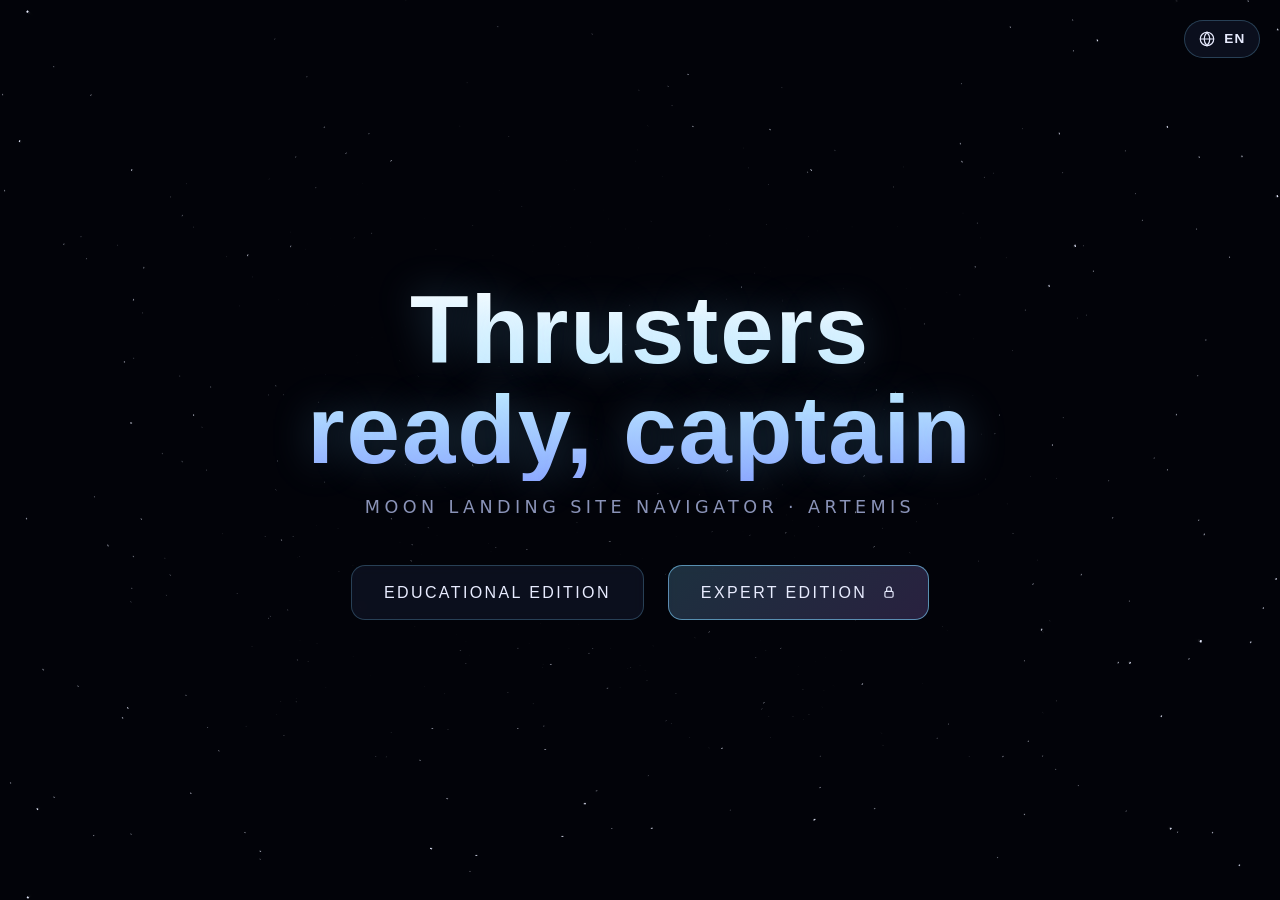
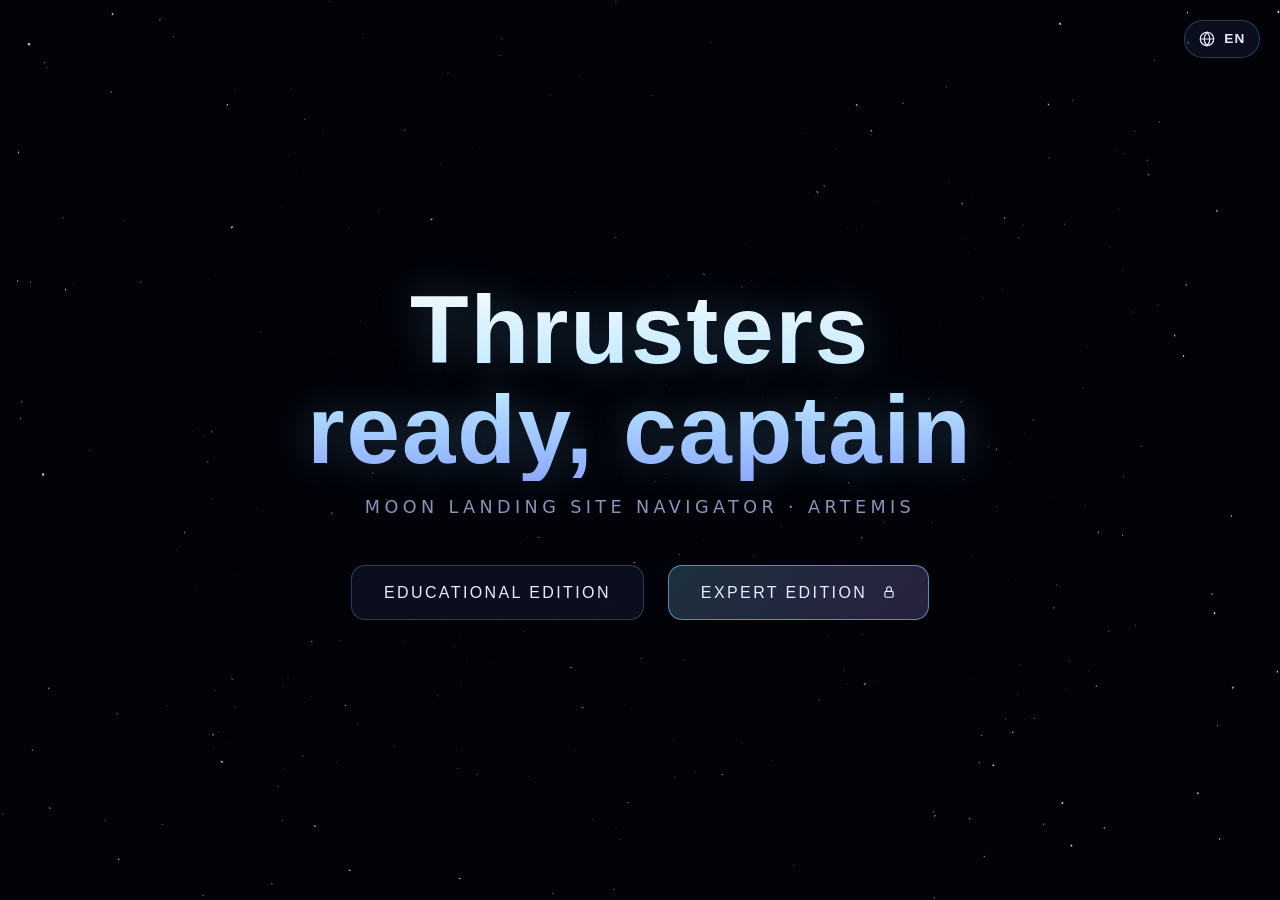
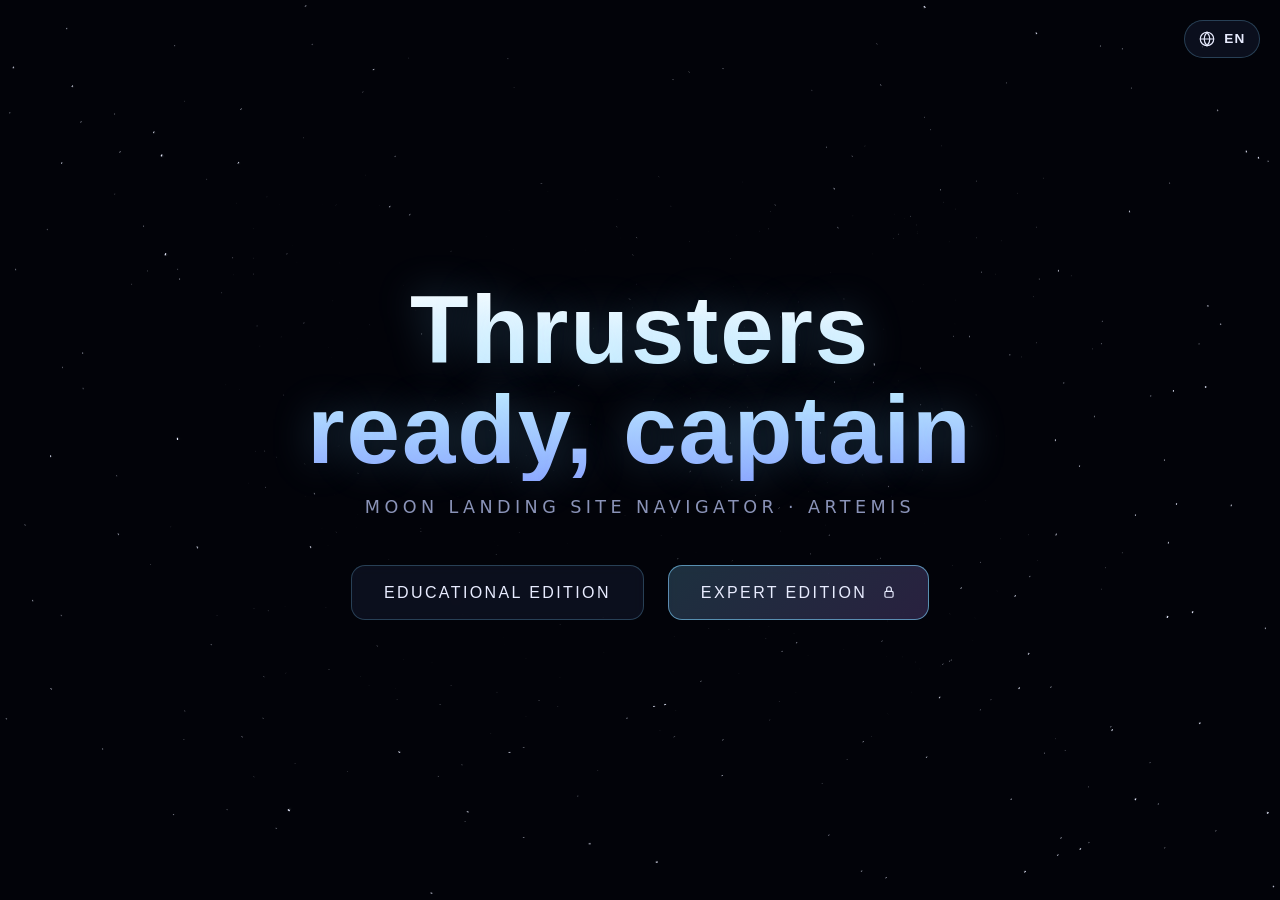
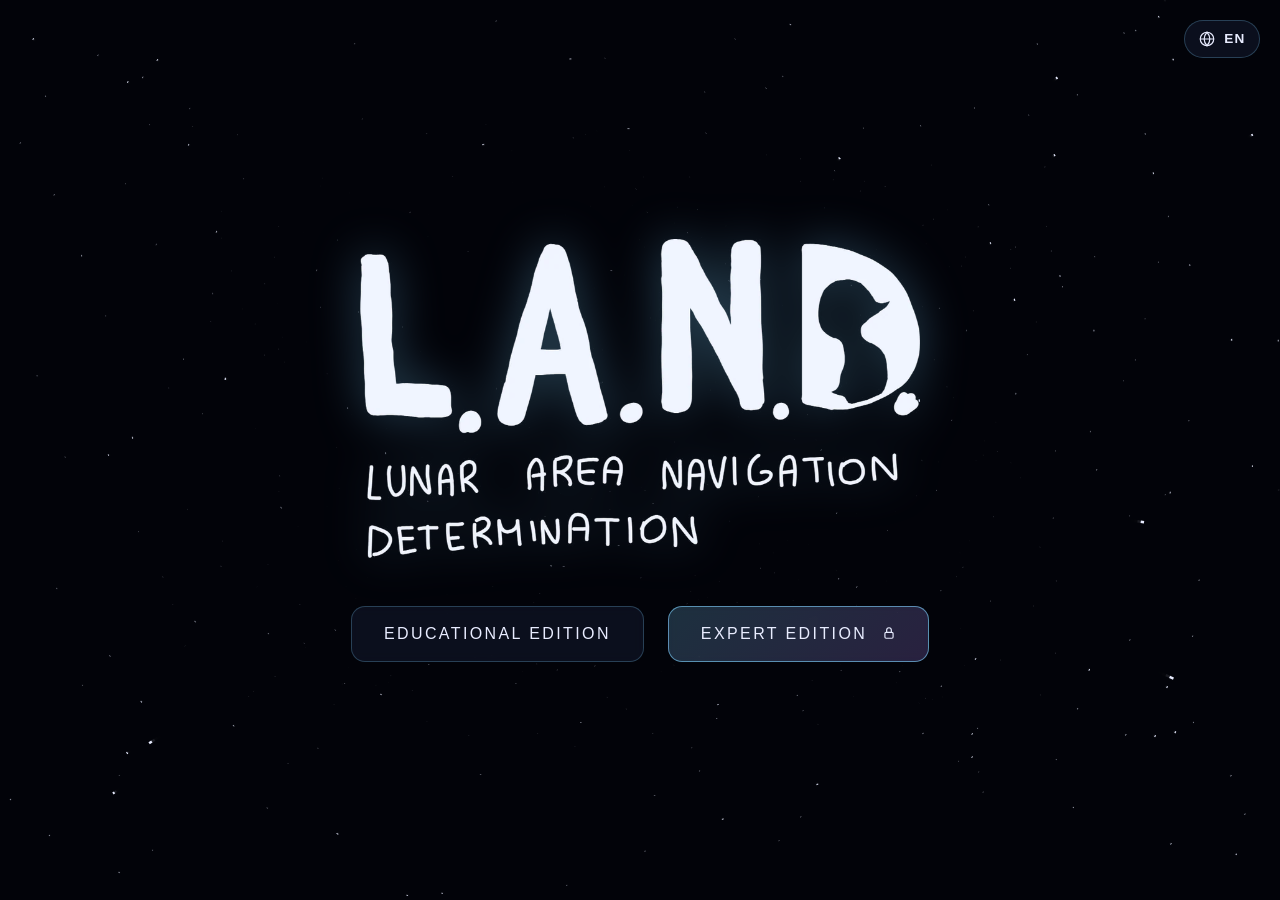
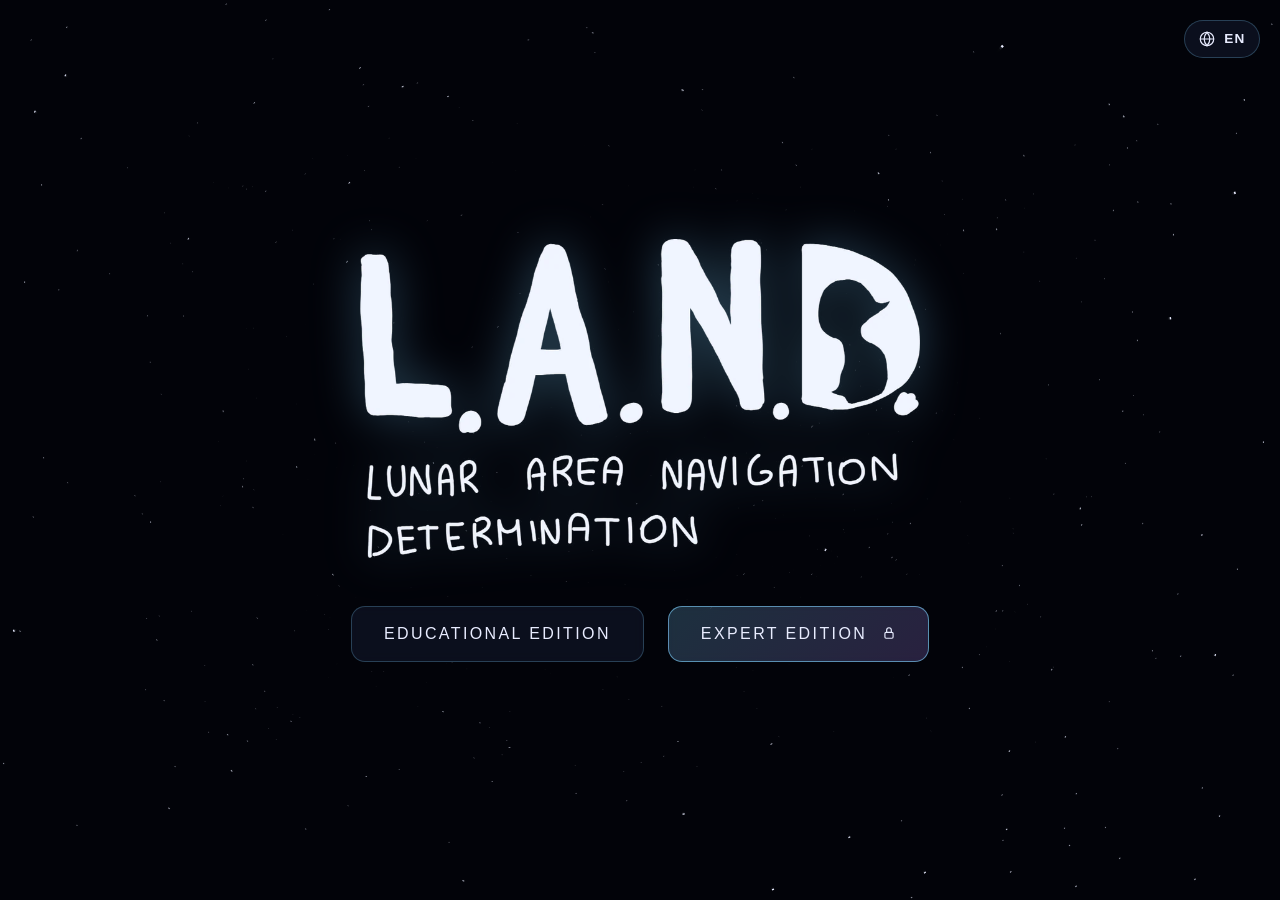
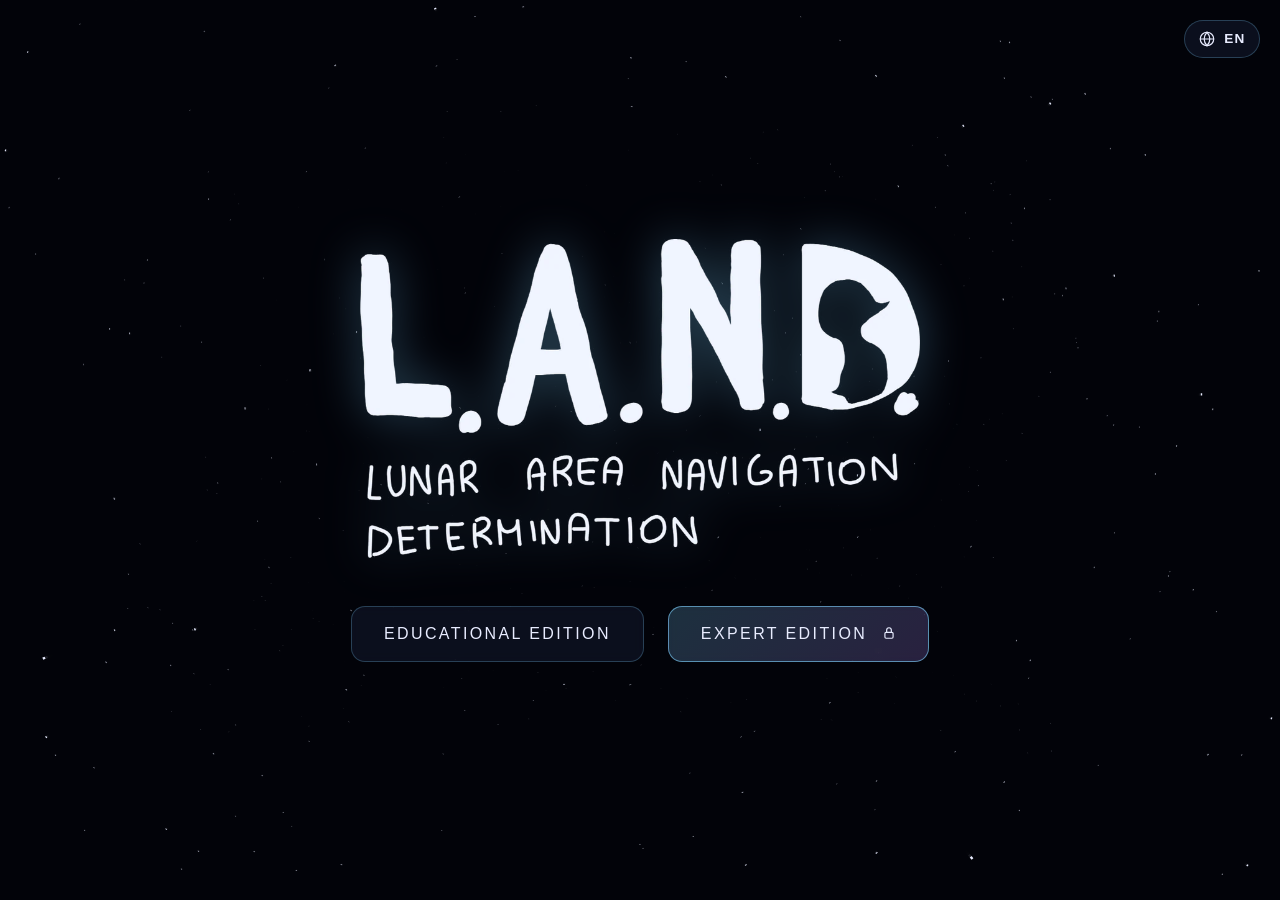
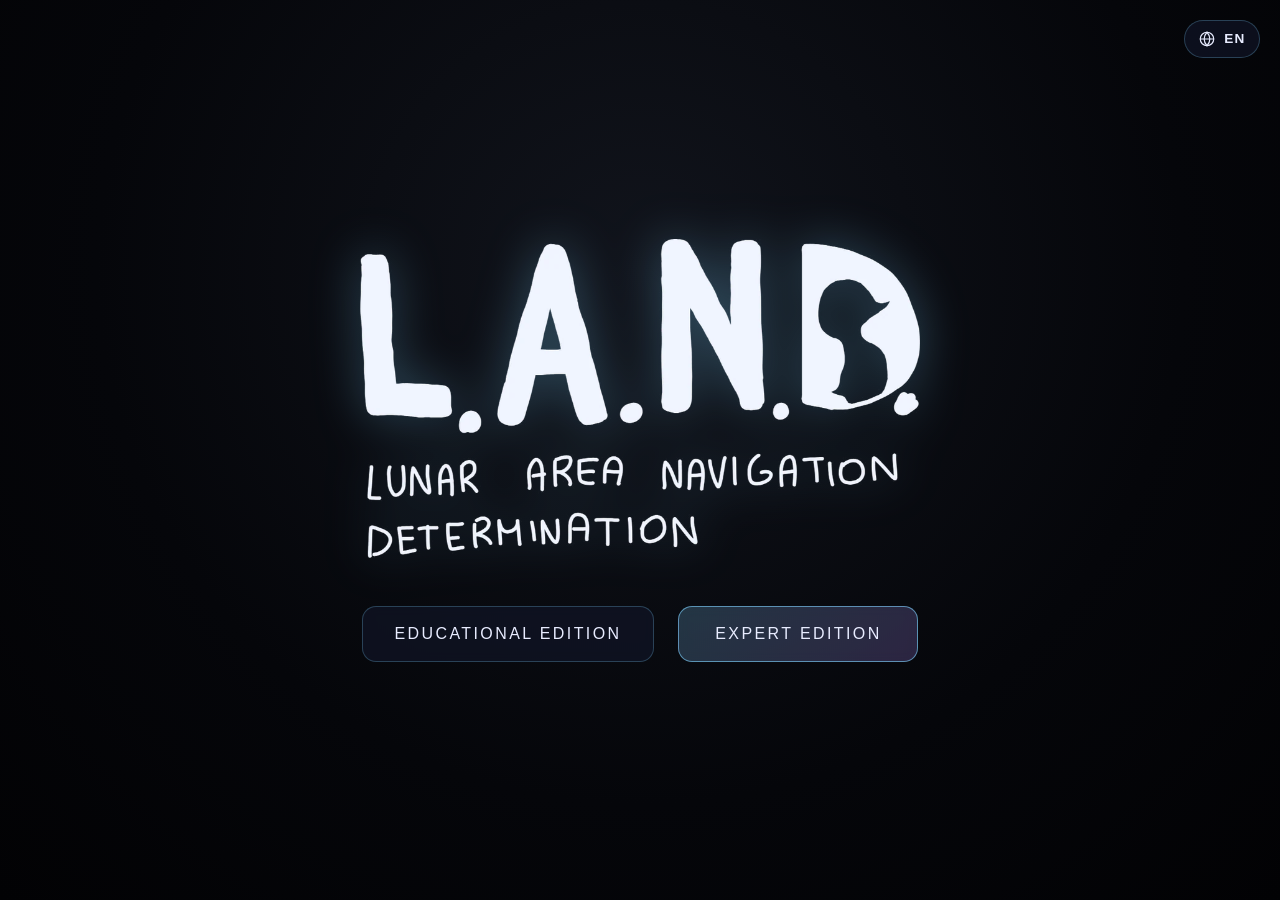
